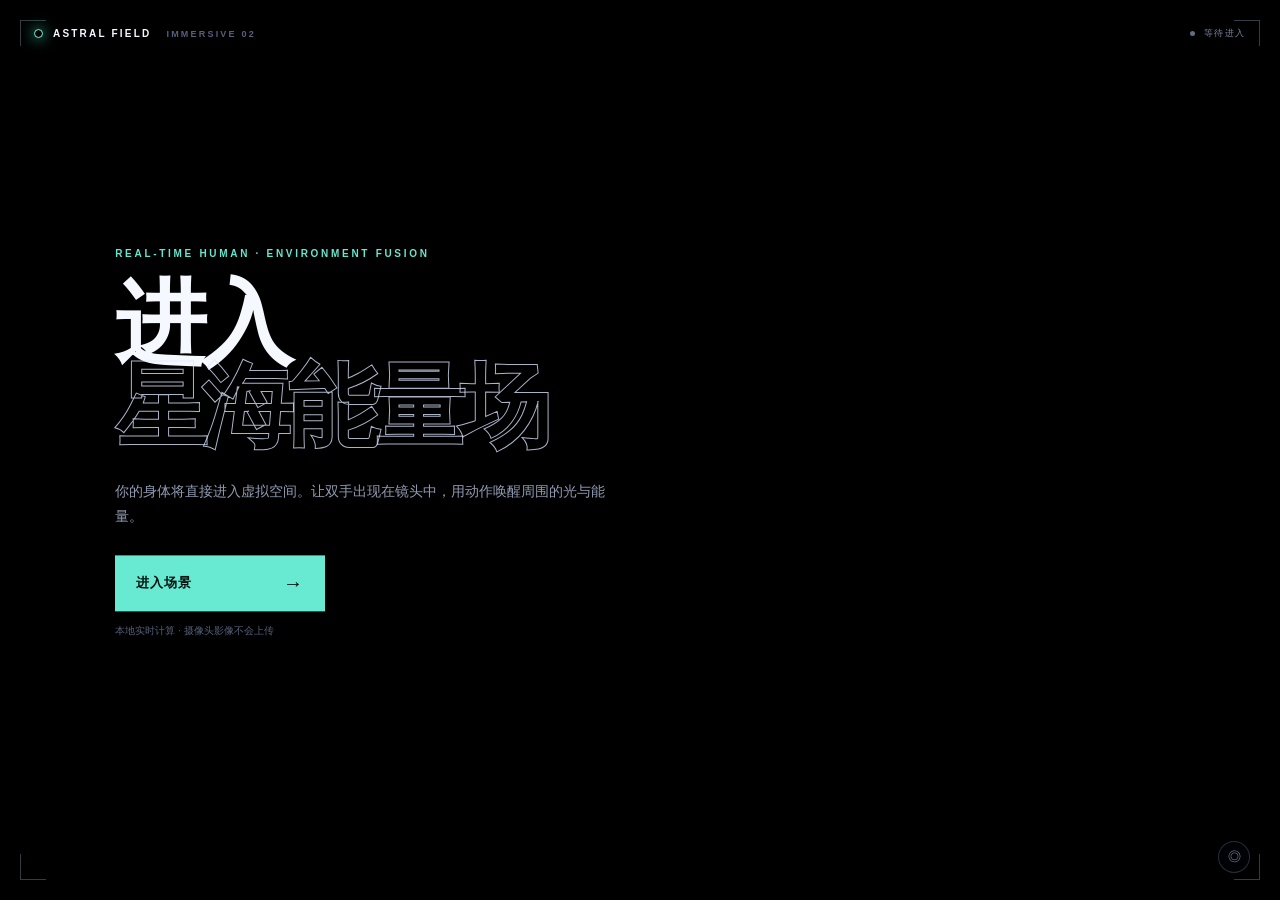
==== index.html @ 042588bd "Add files via upload" ====
<!doctype html>
<html lang="zh-CN">
<head>
  <meta charset="UTF-8" />
  <meta name="viewport" content="width=device-width,initial-scale=1,maximum-scale=1" />
  <meta name="theme-color" content="#050815" />
  <title>星海能量场 · 沉浸式互动实验</title>
  <script type="module" crossorigin src="./assets/app.js"></script>
  <link rel="stylesheet" crossorigin href="./assets/style.css">
</head>
<body>
  <main id="stage">
    <canvas id="world"></canvas>
    <video id="camera" autoplay playsinline muted></video>

    <header>
      <div class="brand"><i></i><span>ASTRAL FIELD</span><b>IMMERSIVE 02</b></div>
      <div id="systemState" class="system-state"><i></i><span>等待进入</span></div>
    </header>

    <section id="welcome" class="welcome">
      <p class="kicker">REAL-TIME HUMAN · ENVIRONMENT FUSION</p>
      <h1>进入<br><em>星海能量场</em></h1>
      <p class="desc">你的身体将直接进入虚拟空间。让双手出现在镜头中，用动作唤醒周围的光与能量。</p>
      <button id="enter"><span>进入场景</span><b>→</b></button>
      <p class="local">本地实时计算 · 摄像头影像不会上传</p>
      <p id="error" class="error"></p>
    </section>

    <aside id="gestures" class="gestures hidden">
      <div><b>01</b><span>移动手掌</span><small>牵引能量</small></div>
      <div><b>02</b><span>捏合 · 松开</span><small>蓄力释放</small></div>
      <div><b>03</b><span>张开手掌</span><small>空间冲击波</small></div>
    </aside>

    <div id="calibration" class="calibration"><i></i><span>正在感知空间</span></div>
    <div id="eventText" class="event-text"></div>
    <button id="hideUI" class="hide-ui" title="隐藏界面">◎</button>
    <div class="frame tl"></div><div class="frame tr"></div><div class="frame bl"></div><div class="frame br"></div>
  </main>
</body>
</html>
---- assets/style.css ----
*{box-sizing:border-box}html,body{color:#f5f8ff;background:#030510;width:100%;height:100%;margin:0;font-family:Inter,Segoe UI,PingFang SC,Microsoft YaHei,sans-serif;overflow:hidden}#stage{isolation:isolate;background:#050815;width:100%;height:100%;position:relative}#world{width:100%;height:100%;position:absolute;inset:0}#camera{opacity:0;pointer-events:none;width:2px;height:2px;position:fixed}header{z-index:5;justify-content:space-between;align-items:center;padding:27px 34px;transition:all .4s;display:flex;position:absolute;top:0;left:0;right:0}.brand{letter-spacing:.22em;align-items:center;gap:10px;font-size:10px;font-weight:800;display:flex}.brand i{border:1px solid #77ffe2;border-radius:50%;width:9px;height:9px;box-shadow:0 0 14px #42e8c5}.brand b{color:#53617d;margin-left:5px;font-size:9px}.system-state{letter-spacing:.18em;color:#78849d;text-transform:uppercase;align-items:center;gap:9px;font-size:9px;display:flex}.system-state i{background:#626c82;border-radius:50%;width:5px;height:5px}.active .system-state i{background:#5cffda;box-shadow:0 0 12px #5cffda}.welcome{z-index:6;width:min(600px,82vw);transition:all .7s cubic-bezier(.2,.75,.2,1);position:absolute;top:50%;left:9vw;transform:translateY(-50%)}.active .welcome{opacity:0;pointer-events:none;transform:translate(-40px,-50%)}.kicker{letter-spacing:.27em;color:#65e6ce;margin:0 0 24px;font-size:10px;font-weight:800}.welcome h1{letter-spacing:-.065em;margin:0;font-size:clamp(54px,7.2vw,102px);font-weight:700;line-height:.9}.welcome h1 em{color:#0000;-webkit-text-stroke:1px #dae7ffc7;font-style:normal}.desc{color:#909bb2;max-width:500px;margin:30px 0 26px;font-size:14px;line-height:1.8}#enter{color:#04110e;letter-spacing:.08em;cursor:pointer;background:#67ead1;border:0;justify-content:space-between;align-items:center;width:210px;height:56px;padding:0 8px 0 21px;font-weight:800;transition:all .2s;display:flex}#enter:hover{background:#98ffe9;transform:translateY(-2px)}#enter b{padding:0 13px;font-size:20px}.local{color:#556078;margin:13px 0;font-size:10px}.error{color:#ff938c;max-width:500px;font-size:11px;line-height:1.6}.gestures{z-index:5;gap:7px;transition:all .55s;display:flex;position:absolute;bottom:28px;left:34px}.gestures.hidden{opacity:0;transform:translateY(15px)}.gestures div{-webkit-backdrop-filter:blur(12px);backdrop-filter:blur(12px);background:#04081557;border-top:1px solid #64ecd26b;width:155px;padding:12px 13px}.gestures b{color:#62e9ce;margin-bottom:7px;font-size:9px;display:block}.gestures span{font-size:11px;font-weight:700;display:block}.gestures small{color:#738098;font-size:9px}.calibration{z-index:5;letter-spacing:.18em;color:#80f4dd;opacity:0;align-items:center;gap:11px;font-size:9px;transition:all .35s;display:flex;position:absolute;top:13%;left:50%;transform:translate(-50%)}.calibration.show{opacity:1}.calibration i{border:1px solid #63edd1;border-radius:50%;width:14px;height:14px;animation:1.2s infinite pulse}.event-text{z-index:5;letter-spacing:.25em;color:#a7ffed;text-shadow:0 0 15px #42e8c5;opacity:0;font-size:10px;transition:all .25s;position:absolute;top:17%;left:50%;transform:translate(-50%,-8px)}.event-text.show{opacity:1;transform:translate(-50%)}.hide-ui{z-index:6;color:#8591aa;cursor:pointer;background:#0408144d;border:1px solid #b4dcff33;border-radius:50%;width:32px;height:32px;position:absolute;bottom:27px;right:30px}.clean header,.clean .gestures,.clean .hide-ui{opacity:0}.frame{z-index:4;opacity:.26;pointer-events:none;width:26px;height:26px;position:absolute}.tl{border-top:1px solid #bdeaff;border-left:1px solid #bdeaff;top:20px;left:20px}.tr{border-top:1px solid #bdeaff;border-right:1px solid #bdeaff;top:20px;right:20px}.bl{border-bottom:1px solid #bdeaff;border-left:1px solid #bdeaff;bottom:20px;left:20px}.br{border-bottom:1px solid #bdeaff;border-right:1px solid #bdeaff;bottom:20px;right:20px}@keyframes pulse{50%{transform:scale(.72);box-shadow:0 0 18px #4be8ca}}@media (width<=800px){.welcome{left:7vw}.welcome h1{font-size:56px}.gestures{bottom:15px;left:15px;right:15px}.gestures div{width:33.33%;padding:9px}.gestures small{display:none}header{padding:22px}.brand b{display:none}}
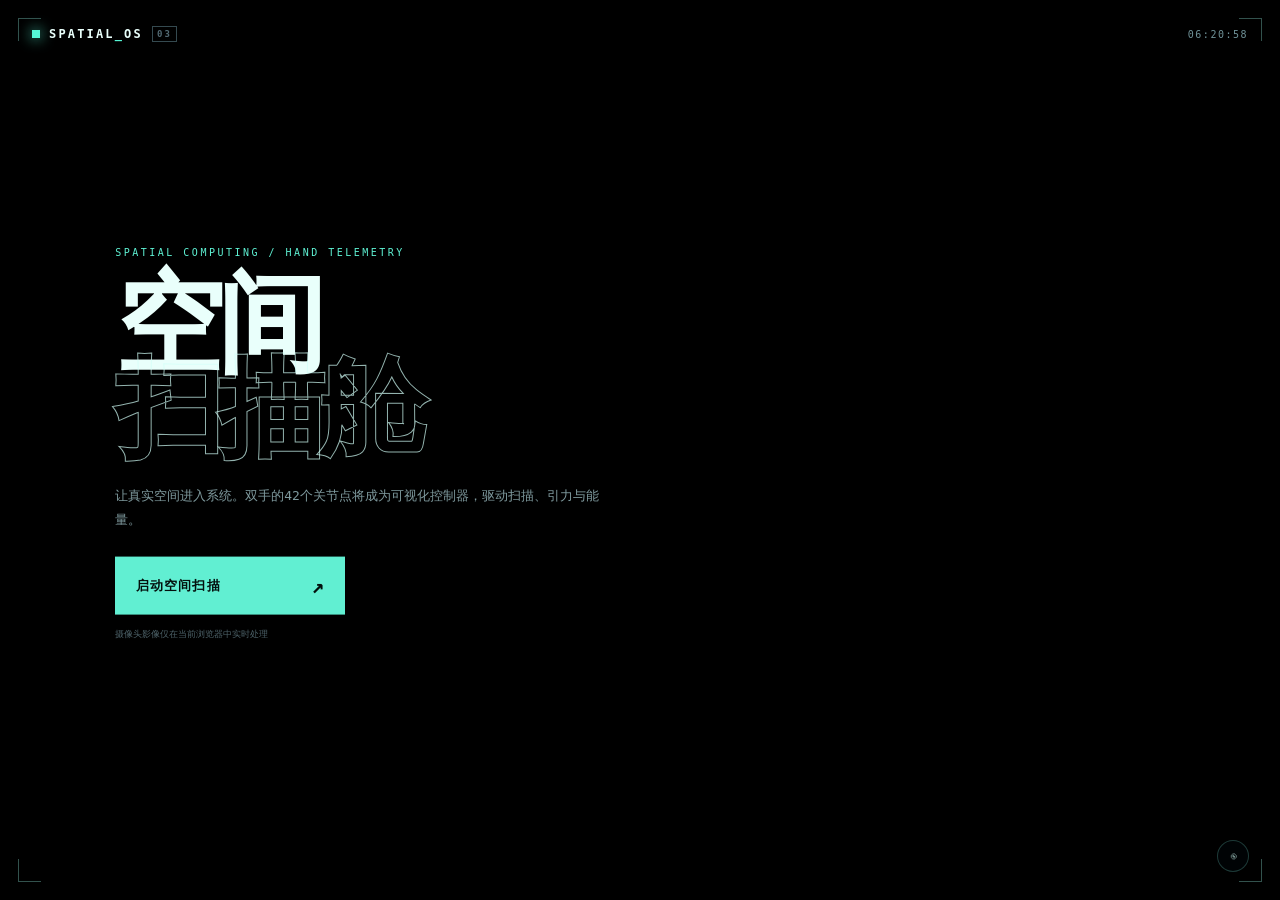
==== commit fc1dbc2b: "Add files via upload" ====
--- a/index.html
+++ b/index.html
@@ -1,42 +1,76 @@
 <!doctype html>
 <html lang="zh-CN">
 <head>
-  <meta charset="UTF-8" />
-  <meta name="viewport" content="width=device-width,initial-scale=1,maximum-scale=1" />
-  <meta name="theme-color" content="#050815" />
-  <title>星海能量场 · 沉浸式互动实验</title>
-  <script type="module" crossorigin src="./assets/app.js"></script>
-  <link rel="stylesheet" crossorigin href="./assets/style.css">
+<meta charset="UTF-8"><meta name="viewport" content="width=device-width,initial-scale=1,maximum-scale=1">
+<meta name="theme-color" content="#020713"><title>空间扫描舱 · 42点实时交互</title>
+  <script type="module">
+(function(){let e=document.createElement(`link`).relList;if(e&&e.supports&&e.supports(`modulepreload`))return;for(let e of document.querySelectorAll(`link[rel="modulepreload"]`))n(e);new MutationObserver(e=>{for(let t of e)if(t.type===`childList`)for(let e of t.addedNodes)e.tagName===`LINK`&&e.rel===`modulepreload`&&n(e)}).observe(document,{childList:!0,subtree:!0});function t(e){let t={};return e.integrity&&(t.integrity=e.integrity),e.referrerPolicy&&(t.referrerPolicy=e.referrerPolicy),t.credentials=e.crossOrigin===`use-credentials`?`include`:e.crossOrigin===`anonymous`?`omit`:`same-origin`,t}function n(e){if(e.ep)return;e.ep=!0;let n=t(e);fetch(e.href,n)}})();var e=typeof self<`u`?self:{};function t(t,n){t=t.split(`.`);for(var r,i=e;t.length&&(r=t.shift());)t.length||n===void 0?i=i[r]&&i[r]!==Object.prototype[r]?i[r]:i[r]={}:i[r]=n}function n(){throw Error(`Invalid UTF8`)}function r(e,t){return t=String.fromCharCode.apply(null,t),e==null?t:e+t}var i,a,o,s,c=void 0,l=typeof TextDecoder<`u`,u=typeof TextEncoder<`u`;function d(e){if(u)e=(a||=new TextEncoder).encode(e);else{let n=0,r=new Uint8Array(3*e.length);for(let i=0;i<e.length;i++){var t=e.charCodeAt(i);if(t<128)r[n++]=t;else{if(t<2048)r[n++]=t>>6|192;else{if(t>=55296&&t<=57343){if(t<=56319&&i<e.length){let a=e.charCodeAt(++i);if(a>=56320&&a<=57343){t=1024*(t-55296)+a-56320+65536,r[n++]=t>>18|240,r[n++]=t>>12&63|128,r[n++]=t>>6&63|128,r[n++]=63&t|128;continue}i--}t=65533}r[n++]=t>>12|224,r[n++]=t>>6&63|128}r[n++]=63&t|128}}e=n===r.length?r:r.subarray(0,n)}return e}t:{for(var f=[`CLOSURE_FLAGS`],ee=e,te=0;te<f.length;te++)if((ee=ee[f[te]])==null){s=null;break t}s=ee}var ne=s&&s[748402147];function re(){var t=e.navigator;return(t&&=t.userAgent)?t:``}function ie(e){return ie[` `](e),e}o=ne==null||ne,ie[` `]=function(){};var ae={},oe=null;function se(e){var t=e.length,n=3*t/4;n%3?n=Math.floor(n):`=.`.indexOf(e[t-1])!=-1&&(n=`=.`.indexOf(e[t-2])==-1?n-1:n-2);var r=new Uint8Array(n),i=0;return function(e,t){function n(t){for(;r<e.length;){let t=e.charAt(r++),n=oe[t];if(n!=null)return n;if(!/^[\s\xa0]*$/.test(t))throw Error(`Unknown base64 encoding at char: `+t)}return t}ce();for(var r=0;;){let e=n(-1),r=n(0),i=n(64),a=n(64);if(a===64&&e===-1)break;t(e<<2|r>>4),i!=64&&(t(r<<4&240|i>>2),a!=64&&t(i<<6&192|a))}}(e,function(e){r[i++]=e}),i===n?r:r.subarray(0,i)}function ce(){if(!oe){oe={};var e=`ABCDEFGHIJKLMNOPQRSTUVWXYZabcdefghijklmnopqrstuvwxyz0123456789`.split(``),t=[`+/=`,`+/`,`-_=`,`-_.`,`-_`];for(let n=0;n<5;n++){let r=e.concat(t[n].split(``));ae[n]=r;for(let e=0;e<r.length;e++){let t=r[e];oe[t]===void 0&&(oe[t]=e)}}}}var le=typeof Uint8Array<`u`,ue=re().indexOf(`Trident`)==-1&&re().indexOf(`MSIE`)==-1&&typeof btoa==`function`,de=/[-_.]/g,fe={"-":`+`,_:`/`,".":`=`};function pe(e){return fe[e]||``}function me(e){if(!ue)return se(e);e=de.test(e)?e.replace(de,pe):e,e=atob(e);var t=new Uint8Array(e.length);for(let n=0;n<e.length;n++)t[n]=e.charCodeAt(n);return t}function he(e){return le&&e!=null&&e instanceof Uint8Array}var ge={};function _e(){return ye||=new be(null,ge)}function ve(e){xe(ge);var t=e.h;return(t=t==null||he(t)?t:typeof t==`string`?me(t):null)==null?t:e.h=t}var ye,be=class{i(){return new Uint8Array(ve(this)||0)}constructor(e,t){if(xe(t),this.h=e,e!=null&&e.length===0)throw Error(`ByteString should be constructed with non-empty values`)}};function xe(e){if(e!==ge)throw Error(`illegal external caller`)}function Se(e,t){e.__closure__error__context__984382||={},e.__closure__error__context__984382.severity=t}var Ce=void 0;function we(e){return Se(e=Error(e),`warning`),e}function Te(t,n){if(t!=null){var r=Ce??={},i=r[t]||0;i>=n||(r[t]=i+1,Se(t=Error(),`incident`),function(t){e.setTimeout(()=>{throw t},0)}(t))}}function Ee(){return typeof BigInt==`function`}var De=typeof Symbol==`function`&&typeof Symbol()==`symbol`;function Oe(e,t,n=!1){return typeof Symbol==`function`&&typeof Symbol()==`symbol`?n&&Symbol.for&&e?Symbol.for(e):e==null?Symbol():Symbol(e):t}var ke,Ae=Oe(`jas`,void 0,!0),je=Oe(void 0,`0di`),Me=Oe(void 0,`1oa`),Ne=Oe(void 0,Symbol()),Pe=Oe(void 0,`0ub`),Fe=Oe(void 0,`0ubs`),Ie=Oe(void 0,`0ubsb`),Le=Oe(void 0,`0actk`),Re=Oe(`m_m`,`jb`,!0),ze={Va:{value:0,configurable:!0,writable:!0,enumerable:!1}},Be=Object.defineProperties,p=De?Ae:`Va`,Ve=[];function He(e,t){De||p in e||Be(e,ze),e[p]|=t}function m(e,t){De||p in e||Be(e,ze),e[p]=t}function Ue(e){return He(e,34),e}function We(e){return He(e,8192),e}function Ge(e,t){return 2&t&&(e|=2),1|e}m(Ve,7),ke=Object.freeze(Ve);var Ke={};function qe(e){return e!=null&&e[Re]===Ke}function Je(e,t){return t===void 0?e.i!==Ye&&!!(2&e.B[p]):!!(2&t)&&e.i!==Ye}var Ye={};function Xe(e,t){if(e!=null){if(typeof e==`string`)e=e?new be(e,ge):_e();else if(!(e instanceof be)){if(he(e))e=e.length?new be(new Uint8Array(e),ge):_e();else{if(!t)throw Error();e=void 0}}}return e}var Ze=class{constructor(e,t,n){this.h=e,this.i=t,this.l=n}next(){var e=this.h.next();return e.done||(e.value=this.i.call(this.l,e.value)),e}[Symbol.iterator](){return this}};function Qe(e,t,n){var r,i=128&t?0:-1,a=e.length;(r=!!a)&&(r=(r=e[a-1])!=null&&typeof r==`object`&&r.constructor===Object);var o=a+(r?-1:0);for(t=128&t?1:0;t<o;t++)n(t-i,e[t]);if(r){e=e[a-1];for(let t in e)!isNaN(t)&&n(+t,e[t])}}Object.freeze({});var $e={};function et(e){return 128&e?$e:void 0}function tt(e){return e.hb=!0,e}var nt=tt(e=>typeof e==`number`),rt=tt(e=>typeof e==`string`),it=tt(e=>typeof e==`boolean`),at=typeof e.BigInt==`function`&&typeof e.BigInt(0)==`bigint`;function h(e){var t=e;if(rt(t)){if(!/^\s*(?:-?[1-9]\d*|0)?\s*$/.test(t))throw Error(String(t))}else if(nt(t)&&!Number.isSafeInteger(t))throw Error(String(t));return at?BigInt(e):e=it(e)?e?`1`:`0`:rt(e)?e.trim()||`0`:String(e)}var ot=tt(e=>at?e>=ct&&e<=ut:e[0]===`-`?dt(e,st):dt(e,lt)),st=(-(2**53-1)).toString(),ct=at?BigInt(-(2**53-1)):void 0,lt=(2**53-1).toString(),ut=at?BigInt(2**53-1):void 0;function dt(e,t){if(e.length>t.length)return!1;if(e.length<t.length||e===t)return!0;for(let n=0;n<e.length;n++){let r=e[n],i=t[n];if(r>i)return!1;if(r<i)return!0}}var ft,pt=typeof Uint8Array.prototype.slice==`function`,g=0,_=0;function mt(e){var t=e>>>0;g=t,_=(e-t)/4294967296>>>0}function ht(e){if(e<0){mt(-e);let[t,n]=wt(g,_);g=t>>>0,_=n>>>0}else mt(e)}function gt(e){var t=ft||=new DataView(new ArrayBuffer(8));t.setFloat32(0,+e,!0),_=0,g=t.getUint32(0,!0)}function _t(e,t){var n=4294967296*t+(e>>>0);return Number.isSafeInteger(n)?n:bt(e,t)}function vt(e,t){return h(Ee()?BigInt.asUintN(64,(BigInt(t>>>0)<<BigInt(32))+BigInt(e>>>0)):bt(e,t))}function yt(e,t){return Ee()?h(BigInt.asIntN(64,(BigInt.asUintN(32,BigInt(t))<<BigInt(32))+BigInt.asUintN(32,BigInt(e)))):h(St(e,t))}function bt(e,t){if(e>>>=0,(t>>>=0)<=2097151)var n=``+(4294967296*t+e);else Ee()?n=``+(BigInt(t)<<BigInt(32)|BigInt(e)):(e=(16777215&e)+6777216*(n=16777215&(e>>>24|t<<8))+6710656*(t=t>>16&65535),n+=8147497*t,t*=2,e>=1e7&&(n+=e/1e7>>>0,e%=1e7),n>=1e7&&(t+=n/1e7>>>0,n%=1e7),n=t+xt(n)+xt(e));return n}function xt(e){return e=String(e),`0000000`.slice(e.length)+e}function St(e,t){if(2147483648&t){if(Ee())e=``+(BigInt(0|t)<<BigInt(32)|BigInt(e>>>0));else{let[n,r]=wt(e,t);e=`-`+bt(n,r)}}else e=bt(e,t);return e}function Ct(e){if(e.length<16)ht(Number(e));else if(Ee())e=BigInt(e),g=Number(e&BigInt(4294967295))>>>0,_=Number(e>>BigInt(32)&BigInt(4294967295));else{let t=+(e[0]===`-`);_=g=0;let n=e.length;for(let r=t,i=(n-t)%6+t;i<=n;r=i,i+=6){let t=Number(e.slice(r,i));_*=1e6,(g=1e6*g+t)>=4294967296&&(_+=Math.trunc(g/4294967296),_>>>=0,g>>>=0)}if(t){let[e,t]=wt(g,_);g=e,_=t}}}function wt(e,t){return t=~t,e?e=1+~e:t+=1,[e,t]}function Tt(e){return Array.prototype.slice.call(e)}var Et=typeof BigInt==`function`?BigInt.asIntN:void 0,Dt=typeof BigInt==`function`?BigInt.asUintN:void 0,Ot=Number.isSafeInteger,kt=Number.isFinite,At=Math.trunc,jt=h(0);function Mt(e){if(typeof e!=`number`)throw Error(`Value of float/double field must be a number, found ${typeof e}: ${e}`);return e}function Nt(e){return e==null||typeof e==`number`?e:e===`NaN`||e===`Infinity`||e===`-Infinity`?Number(e):void 0}function Pt(e){if(typeof e!=`boolean`){var t=typeof e;throw Error(`Expected boolean but got ${t==`object`?e?Array.isArray(e)?`array`:t:`null`:t}: ${e}`)}return e}var Ft=/^-?([1-9][0-9]*|0)(\.[0-9]+)?$/;function It(e){switch(typeof e){case`bigint`:return!0;case`number`:return kt(e);case`string`:return Ft.test(e);default:return!1}}function Lt(e){if(e!=null){if(!kt(e))throw we(`enum`);e|=0}return e}function Rt(e){if(e==null)return e;if(typeof e==`string`&&e)e=+e;else if(typeof e!=`number`)return;return kt(e)?0|e:void 0}function zt(e){if(e==null)return e;if(typeof e==`string`&&e)e=+e;else if(typeof e!=`number`)return;return kt(e)?e>>>0:void 0}function Bt(e,t){if(t??=1024,!It(e))throw we(`int64`);var n=typeof e;switch(t){case 512:switch(n){case`string`:return Gt(e);case`bigint`:return String(Et(64,e));default:return Wt(e)}case 1024:switch(n){case`string`:return Kt(e);case`bigint`:return h(Et(64,e));default:return h(Ot(e)?e:Wt(e))}case 0:switch(n){case`string`:return Gt(e);case`bigint`:return h(Et(64,e));default:return Ut(e)}default:return function(e,t=`unexpected value ${e}!`){throw Error(t)}(t,`Unknown format requested type for int64`)}}function Vt(e){var t=e.length;return(e[0]===`-`?t<20||t===20&&e<=`-9223372036854775808`:t<19||t===19&&e<=`9223372036854775807`)?e:(Ct(e),St(g,_))}function Ht(e){if(e[0]===`-`)var t=!1;else t=(t=e.length)<20||t===20&&e<=`18446744073709551615`;return t?e:(Ct(e),bt(g,_))}function Ut(e){if(e=At(e),!Ot(e)){ht(e);var t=g,n=_;(e=2147483648&n)&&(n=~n>>>0,(t=1+~t>>>0)==0&&(n=n+1>>>0)),e=typeof(t=_t(t,n))==`number`?e?-t:t:e?`-`+t:t}return e}function Wt(e){return e=At(e),Ot(e)?e=String(e):(ht(e),e=St(g,_)),e}function Gt(e){var t=At(Number(e));return Ot(t)?String(t):((t=e.indexOf(`.`))!==-1&&(e=e.substring(0,t)),Vt(e))}function Kt(e){var t=At(Number(e));return Ot(t)?h(t):((t=e.indexOf(`.`))!==-1&&(e=e.substring(0,t)),Ee()?h(Et(64,BigInt(e))):h(Vt(e)))}function qt(e){var t=typeof e;return e==null?e:t===`bigint`?h(Et(64,e)):It(e)?t===`string`?Kt(e):h(Ot(e)?e:Wt(e)):void 0}function Jt(e){if(e==null)return e;var t=typeof e;if(t===`bigint`)return String(Et(64,e));if(It(e)){if(t===`string`)return Gt(e);if(t===`number`)return Ut(e)}}function Yt(e){if(e==null)return e;var t=typeof e;if(t===`bigint`)return String(Dt(64,e));if(It(e)){if(t===`string`)return t=At(Number(e)),Ot(t)&&t>=0?e=String(t):((t=e.indexOf(`.`))!==-1&&(e=e.substring(0,t)),e=Ht(e)),e;if(t===`number`)return function(e){return(e=At(e))>=0&&Ot(e)||(ht(e),e=_t(g,_)),e}(e)}}function Xt(e){if(e==null||typeof e==`string`||e instanceof be)return e}function Zt(e){if(typeof e!=`string`)throw Error();return e}function Qt(e){if(e!=null&&typeof e!=`string`)throw Error();return e}function v(e){return e==null||typeof e==`string`?e:void 0}function $t(e,t,n,r){return qe(e)?e:Array.isArray(e)?((r=(n=0|e[p])|32&r|2&r)!==n&&m(e,r),new t(e)):(n?2&r?((e=t[je])||(Ue((e=new t).B),e=t[je]=e),t=e):t=new t:t=void 0,t)}function en(e,t,n){return t?Bt(e,1024):qt(e)??(n?jt:void 0)}function tn(e){return e}var nn={},rn=function(){try{return ie(new class extends Map{constructor(){super()}}),!1}catch{return!0}}(),an=class{constructor(){this.h=new Map}get(e){return this.h.get(e)}set(e,t){return this.h.set(e,t),this.size=this.h.size,this}delete(e){return e=this.h.delete(e),this.size=this.h.size,e}clear(){this.h.clear(),this.size=this.h.size}has(e){return this.h.has(e)}entries(){return this.h.entries()}keys(){return this.h.keys()}values(){return this.h.values()}forEach(e,t){return this.h.forEach(e,t)}[Symbol.iterator](){return this.entries()}},on=rn?(Object.setPrototypeOf(an.prototype,Map.prototype),Object.defineProperties(an.prototype,{size:{value:0,configurable:!0,enumerable:!0,writable:!0}}),an):class extends Map{constructor(){super()}};function sn(e){return e}function cn(e){if(2&e.N)throw Error(`Cannot mutate an immutable Map`)}var ln,un=class extends on{constructor(e,t,n=sn,r=sn){super(),this.N=0|e[p],this.O=t,this.ca=n,this.na=this.O?dn:r;for(let i=0;i<e.length;i++){let a=e[i],o=n(a[0],!1,!0),s=a[1];t?s===void 0&&(s=null):s=r(a[1],!1,!0,void 0,void 0,this.N),super.set(o,s)}}fa(e){return We(Array.from(super.entries(),e))}clear(){cn(this),super.clear()}delete(e){return cn(this),super.delete(this.ca(e,!0,!1))}entries(){if(this.O){var e=super.keys();e=new Ze(e,fn,this)}else e=super.entries();return e}values(){if(this.O){var e=super.keys();e=new Ze(e,un.prototype.get,this)}else e=super.values();return e}forEach(e,t){this.O?super.forEach((n,r,i)=>{e.call(t,i.get(r),r,i)}):super.forEach(e,t)}set(e,t){return cn(this),(e=this.ca(e,!0,!1))==null?this:t==null?(super.delete(e),this):super.set(e,this.na(t,!0,!0,this.O,!1,this.N))}fb(e){var t=this.ca(e[0],!1,!0);e=e[1],e=this.O?e===void 0?null:e:this.na(e,!1,!0,void 0,!1,this.N),super.set(t,e)}has(e){return super.has(this.ca(e,!1,!1))}get(e){e=this.ca(e,!1,!1);var t=super.get(e);if(t!==void 0){var n=this.O;return n?((n=this.na(t,!1,!0,n,this.Fa,this.N))!==t&&super.set(e,n),n):t}}[Symbol.iterator](){return this.entries()}};function dn(e,t,n,r,i,a){return e=$t(e,r,n,a),i&&(e=jn(e)),e}function fn(e){return[e,this.get(e)]}function pn(){return ln||=new un(Ue([]),void 0,void 0,void 0,nn)}function mn(e){return Ne?e[Ne]:void 0}function hn(e,t){for(let n in e)!isNaN(n)&&t(e,+n,e[n])}un.prototype.toJSON=void 0;var gn,_n,vn=class{};function yn(e,t){t<100||Te(Fe,1)}function bn(e,t,n,r){var i=r!==void 0;r=!!r;var a,o=Ne;!i&&De&&o&&(a=e[o])&&hn(a,yn),o=[];var s=e.length;a=4294967295;var c=!1,l=!!(64&t),u=l?128&t?0:-1:void 0;if(!(1&t)){var d=s&&e[s-1];typeof d==`object`&&d&&d.constructor===Object?a=--s:d=void 0,!l||128&t||i||(c=!0,a=tn(a-u,u,e,d,void 0)+u)}t=void 0;for(var f=0;f<s;f++){let i=e[f];if(i!=null&&(i=n(i,r))!=null){if(l&&f>=a){let e=f-u;(t??={})[e]=i}else o[f]=i}}if(d)for(let e in d){if((s=d[e])==null||(s=n(s,r))==null)continue;let i;f=+e,l&&!Number.isNaN(f)&&(i=f+u)<a?o[i]=s:(t??={})[e]=s}return t&&(c?o.push(t):o[a]=t),i&&(n=Ne)&&(e=mn(e))&&e instanceof vn&&(o[n]=function(e){var t=new vn;return hn(e,(e,n,r)=>{t[n]=Tt(r)}),t.h=e.h,t}(e)),o}function xn(e){return e[0]=Sn(e[0]),e[1]=Sn(e[1]),e}function Sn(e){switch(typeof e){case`number`:return Number.isFinite(e)?e:``+e;case`bigint`:return ot(e)?Number(e):``+e;case`boolean`:return+!!e;case`object`:if(Array.isArray(e)){var t=0|e[p];return e.length===0&&1&t?void 0:bn(e,t,Sn)}if(qe(e))return Cn(e);if(e instanceof be){if((t=e.h)==null)e=``;else if(typeof t==`string`)e=t;else{if(ue){for(var n=``,r=0,i=t.length-10240;r<i;)n+=String.fromCharCode.apply(null,t.subarray(r,r+=10240));n+=String.fromCharCode.apply(null,r?t.subarray(r):t),t=btoa(n)}else{n===void 0&&(n=0),ce(),n=ae[n],r=Array(Math.floor(t.length/3)),i=n[64]||``;let e=0,l=0;for(;e<t.length-2;e+=3){var a=t[e],o=t[e+1],s=t[e+2],c=n[a>>2];a=n[(3&a)<<4|o>>4],o=n[(15&o)<<2|s>>6],s=n[63&s],r[l++]=c+a+o+s}switch(c=0,s=i,t.length-e){case 2:s=n[(15&(c=t[e+1]))<<2]||i;case 1:t=t[e],r[l]=n[t>>2]+n[(3&t)<<4|c>>4]+s+i}t=r.join(``)}e=e.h=t}return e}return e instanceof un?e=e.size===0?void 0:e.fa(xn):void 0}return e}function Cn(e){return bn(e=e.B,0|e[p],Sn)}function wn(e,t){return Tn(e,t[0],t[1])}function Tn(e,t,n,r=0){if(e==null){var i=32;n?(e=[n],i|=128):e=[],t&&(i=-16760833&i|(1023&t)<<14)}else{if(!Array.isArray(e))throw Error(`narr`);if(i=0|e[p],o&&1&i)throw Error(`rfarr`);if(2048&i&&!(2&i)&&function(){if(o)throw Error(`carr`);Te(Le,5)}(),256&i)throw Error(`farr`);if(64&i)return(i|r)!==i&&m(e,i|r),e;if(n&&(i|=128,n!==e[0]))throw Error(`mid`);t:{i|=64;var a=(n=e).length;if(a){var s=a-1;let e=n[s];if(typeof e==`object`&&e&&e.constructor===Object){if((s-=t=128&i?0:-1)>=1024)throw Error(`pvtlmt`);for(var c in e)(a=+c)<s&&(n[a+t]=e[c],delete e[c]);i=-16760833&i|(1023&s)<<14;break t}}if(t){if((c=Math.max(t,a-(128&i?0:-1)))>1024)throw Error(`spvt`);i=-16760833&i|(1023&c)<<14}}}return m(e,64|i|r),e}function En(e,t){if(typeof e!=`object`)return e;if(Array.isArray(e)){var n=0|e[p];return e.length===0&&1&n?void 0:Dn(e,n,t)}if(qe(e))return kn(e);if(e instanceof un){if(2&(t=e.N))return e;if(!e.size)return;if(n=Ue(e.fa()),e.O)for(e=0;e<n.length;e++){let r=n[e],i=r[1];i=typeof i!=`object`||!i?void 0:qe(i)?kn(i):Array.isArray(i)?Dn(i,0|i[p],!!(32&t)):void 0,r[1]=i}return n}return e instanceof be?e:void 0}function Dn(e,t,n){return 2&t||(!n||4096&t||16&t?e=An(e,t,!1,n&&!(16&t)):(He(e,34),4&t&&Object.freeze(e))),e}function On(e,t,n){return e=new e.constructor(t),n&&(e.i=Ye),e.o=Ye,e}function kn(e){var t=e.B,n=0|t[p];return Je(e,n)?e:Fn(e,t,n)?On(e,t):An(t,n)}function An(e,t,n,r){return r??=!!(34&t),e=bn(e,t,En,r),r=32,n&&(r|=2),m(e,t=16769217&t|r),e}function jn(e){var t=e.B,n=0|t[p];return Je(e,n)?Fn(e,t,n)?On(e,t,!0):new e.constructor(An(t,n,!1)):e}function Mn(e){if(e.i!==Ye)return!1;var t=e.B;return He(t=An(t,0|t[p]),2048),e.B=t,e.i=void 0,e.o=void 0,!0}function Nn(e){if(!Mn(e)&&Je(e,0|e.B[p]))throw Error()}function Pn(e,t){t===void 0&&(t=0|e[p]),32&t&&!(4096&t)&&m(e,4096|t)}function Fn(e,t,n){return!!(2&n)||!(!(32&n)||4096&n)&&(m(t,2|n),e.i=Ye,!0)}var In=h(0),Ln={};function y(e,t,n,r){if((t=Rn(e.B,t,void 0,r))!==null||n&&e.o!==Ye)return t}function Rn(e,t,n,r){if(t===-1)return null;var i=t+(n?0:-1),a=e.length-1;if(!(a<1+(n?0:-1))){if(i>=a){var o=e[a];if(typeof o==`object`&&o&&o.constructor===Object){n=o[t];var s=!0}else{if(i!==a)return;n=o}}else n=e[i];if(r&&n!=null){if((r=r(n))==null)return r;if(!Object.is(r,n))return s?o[t]=r:e[i]=r,r}return n}}function b(e,t,n,r){Nn(e);var i=e.B;return x(i,0|i[p],t,n,r),e}function x(e,t,n,r,i){var a=n+(i?0:-1),o=e.length-1;if(o>=1+(i?0:-1)&&a>=o){let i=e[o];if(typeof i==`object`&&i&&i.constructor===Object)return i[n]=r,t}return a<=o?(e[a]=r,t):(r!==void 0&&(n>=(o=(t??=0|e[p])>>14&1023||536870912)?r!=null&&(e[o+(i?0:-1)]={[n]:r}):e[a]=r),t)}function zn(e,t){return qe(e=Rn(e.B,t))||Array.isArray(e)}function Bn(e,t,n){return zn(e,t=Yn(e,n)===t?t:-1)}function Vn(e,t,n,r,i){var a=e.B,o=0|a[p];r=r&&r!==4?r!==1&&(e?Je(e,o):2&o)?1:r:4,i=!!i||r===3,r===2&&Mn(e)&&(o=0|(a=e.B)[p]);var s=(e=Un(a,t))===ke?7:0|e[p],c=Ge(s,o),l=!(4&c);if(l){let t=0,r=0;for(;t<e.length;t++){let i=n(e[t]);i!=null&&(e[r++]=i)}r<t&&(e.length=r),n=-513&c|4,c=n&=-1025,c&=-4097}return c!==s&&(m(e,c),2&c&&Object.freeze(e)),Hn(e,c,a,o,t,r,l,i)}function Hn(e,t,n,r,i,a,o,s){var c=t,l=Wn(t);return l&&a===2&&(e=Tt(e),c=0,t=or(t,r),r=x(n,r,i,e),l=!1),l||(a===1||a===4&&(2&t||!(16&t)&&32&r)?((t|=!e.length||o&&!(4096&t)||32&r&&!(4096&t||16&t)?2:256)!==c&&m(e,t),Object.freeze(e)):(s||(t|=16),t!==c&&m(e,t))),2&t||!(4096&t||16&t)||Pn(n,r),e}function Un(e,t,n){return e=Rn(e,t,n),Array.isArray(e)?e:ke}function Wn(e){return!!(2&e)&&!!(4&e)||!!(256&e)}function Gn(e){return Xe(e,!0)}function Kn(e){e=Tt(e);for(let t=0;t<e.length;t++){let n=e[t]=Tt(e[t]);Array.isArray(n[1])&&(n[1]=Ue(n[1]))}return We(e)}function qn(e,t,n,r){Nn(e),x(e=e.B,0|e[p],t,(r===`0`?Number(n)===0:n===r)?void 0:n)}function Jn(e,t,n){if(2&t)throw Error();var r=et(t),i=Un(e,n,r),a=i===ke?7:0|i[p],o=Ge(a,t);return(2&o||Wn(o)||16&o)&&(o===a||Wn(o)||m(i,o),i=Tt(i),a=0,o=or(o,t),x(e,t,n,i,r)),(o&=-13)!==a&&m(i,o),i}function Yn(e,t){return Qn(Xn(e=e.B),e,void 0,t)}function Xn(e){if(De)return e[Me]??(e[Me]=new Map);if(Me in e)return e[Me];var t=new Map;return Object.defineProperty(e,Me,{value:t}),t}function Zn(e,t,n,r,i){var a=Xn(e),o=Qn(a,e,t,n,i);return o!==r&&(o&&(t=x(e,t,o,void 0,i)),a.set(n,r)),t}function Qn(e,t,n,r,i){var a=e.get(r);if(a!=null)return a;a=0;for(let e=0;e<r.length;e++){let o=r[e];Rn(t,o,i)!=null&&(a!==0&&(n=x(t,n,a,void 0,i)),a=o)}return e.set(r,a),a}function $n(e,t,n){var r=0|e[p],i=et(r),a=Rn(e,n,i);if(qe(a)){if(!Je(a))return Mn(a),a.B;var o=a.B}else Array.isArray(a)&&(o=a,2&r&&Ue(o));if(o){let e=0|o[p];2&e&&(o=An(o,e))}return(o=wn(o,t))!==a&&x(e,r,n,o,i),o}function er(e,t,n,r,i){var a=!1;if(r=function(e,t,n,r){return Rn(e,t,n,r)}(e,r,i,e=>{var r=$t(e,n,!1,t);return a=r!==e&&r!=null,r}),r!=null)return a&&!Je(r)&&Pn(e,t),r}function S(e,t,n,r){var i=e.B,a=0|i[p];if((t=er(i,a,t,n,r))==null)return t;if(!Je(e,a=0|i[p])){let o=jn(t);o!==t&&(Mn(e)&&(a=0|(i=e.B)[p]),Pn(i,a=x(i,a,n,t=o,r)))}return t}function tr(e,t,n,r,i,a,o,s){a=a&&a!==4?a!==1&&(e?Je(e,n):2&n)?1:a:4,o=!!o||a===3;var c=!!s&&!(e?Je(e,n):2&n);(a===2||c)&&e&&Mn(e)&&(n=0|(t=e.B)[p]);var l=(e=Un(t,i))===ke?7:0|e[p],u=Ge(l,n);if(s=!(4&u)){var d=e,f=n;let t=!!(2&u);t&&(f|=2);let i=!t,a=!0,o=0,s=0;for(;o<d.length;o++){let e=$t(d[o],r,!1,f);if(e instanceof r){if(!t){let t=Je(e);i&&=!t,a&&=t}d[s++]=e}}s<o&&(d.length=s),u|=4,u=a?-4097&u:4096|u,u=i?8|u:-9&u}if(u!==l&&(m(e,u),2&u&&Object.freeze(e)),c&&!(8&u||!e.length&&(a===1||a===4&&(2&u||!(16&u)&&32&n)))){for(Wn(u)&&(e=Tt(e),u=or(u,n),n=x(t,n,i,e)),r=e,c=u,l=0;l<r.length;l++)(d=r[l])!==(u=jn(d))&&(r[l]=u);c|=8,m(e,u=c=r.length?4096|c:-4097&c)}return Hn(e,u,t,n,i,a,s,o)}function nr(e,t,n){var r=e.B;return tr(e,r,0|r[p],t,n,void 0,!1,!0)}function rr(e){return e??=void 0,e}function C(e,t,n,r,i){return b(e,n,r=rr(r),i),r&&!Je(r)&&Pn(e.B),e}function ir(e,t,n,r){t:{var i=r=rr(r);Nn(e);let a=e.B,o=0|a[p];if(i==null){let e=Xn(a);if(Qn(e,a,o,n)!==t)break t;e.set(n,0)}else o=Zn(a,o,n,t);x(a,o,t,i)}return r&&!Je(r)&&Pn(e.B),e}function ar(e,t,n){Nn(e);var r=e.B,i=0|r[p];if(n==null)x(r,i,t);else{var a=n===ke?7:0|n[p],o=a,s=Wn(a),c=s||Object.isFrozen(n),l=!0,u=!0;for(let e=0;e<n.length;e++){var d=n[e];s||(d=Je(d),l&&=!d,u&&=d)}s||(a=l?13:5,a=u?-4097&a:4096|a),c&&a===o||(n=Tt(n),o=0,a=or(a,i)),a!==o&&m(n,a),i=x(r,i,t,n),2&a||!(4096&a||16&a)||Pn(r,i)}return e}function or(e,t){return-273&(2&t?2|e:-3&e)}function sr(e,t,n,r){Nn(e);var i=e.B;e=tr(e,i,0|i[p],n,t,2,!0),r??=new n,e.push(r),t=n=e===ke?7:0|e[p],(r=Je(r))?(n&=-9,e.length===1&&(n&=-4097)):n|=4096,n!==t&&m(e,n),r||Pn(i)}function cr(e,t,n){return Rt(y(e,t,n))}function lr(e,t){return y(e,t,void 0,Nt)??0}function ur(e,t,n,r){return S(e,t,n=Yn(e,r)===n?n:-1,void 0)}function dr(e,t){qn(e,3,t==null?t:Pt(t),!1)}function fr(e,t,n){if(n!=null){if(typeof n!=`number`||!kt(n))throw we(`int32`);n|=0}b(e,t,n)}function pr(e,t,n){return b(e,t,n==null?n:Bt(n))}function mr(e,t,n){return b(e,t,n==null?n:function(e){if(!It(e))throw we(`uint64`);switch(typeof e){case`string`:var t=At(Number(e));return Ot(t)&&t>=0?e=h(t):((t=e.indexOf(`.`))!==-1&&(e=e.substring(0,t)),e=Ee()?h(Dt(64,BigInt(e))):h(Ht(e))),e;case`bigint`:return h(Dt(64,e));default:return e>=0&&Ot(e)||((e=At(e))>=0&&Ot(e)?e=String(e):(ht(e),e=bt(g,_))),h(e)}}(n))}function w(e,t,n){b(e,t,n==null?n:Mt(n))}function hr(e,t,n){qn(e,t,n==null?n:Mt(n),0)}function gr(e,t,n){qn(e,t,Qt(n),``)}function _r(e,t,n){{Nn(e);let o=e.B,s=0|o[p];if(n==null)x(o,s,t);else{var r=e=n===ke?7:0|n[p],i=Wn(e),a=i||Object.isFrozen(n);for(i||(e=0),a||=(n=Tt(n),r=0,e=or(e,s),!1),e|=5,e|=(4&e?512&e?512:1024&e?1024:0:void 0)??1024,i=0;i<n.length;i++){let t=n[i],o=Zt(t);Object.is(t,o)||(a&&=(n=Tt(n),r=0,e=or(e,s),!1),n[i]=o)}e!==r&&(a&&(n=Tt(n),e=or(e,s)),m(n,e)),x(o,s,t,n)}}}function vr(e,t,n){Nn(e),Vn(e,t,v,2,!0).push(Zt(n))}var yr=class{constructor(e,t,n){if(this.buffer=e,n&&!t)throw Error();this.h=t}};function br(e,t){if(typeof e==`string`)return new yr(me(e),t);if(Array.isArray(e))return new yr(new Uint8Array(e),t);if(e.constructor===Uint8Array)return new yr(e,!1);if(e.constructor===ArrayBuffer)return e=new Uint8Array(e),new yr(e,!1);if(e.constructor===be)return t=ve(e)||new Uint8Array,new yr(t,!0,e);if(e instanceof Uint8Array)return e=e.constructor===Uint8Array?e:new Uint8Array(e.buffer,e.byteOffset,e.byteLength),new yr(e,!1);throw Error()}function xr(e,t){var n=0,r=0,i=0,a=e.i,o=e.h;do{var s=a[o++];n|=(127&s)<<i,i+=7}while(i<32&&128&s);if(i>32)for(r|=(127&s)>>4,i=3;i<32&&128&s;i+=7)r|=(127&(s=a[o++]))<<i;if(kr(e,o),!(128&s))return t(n>>>0,r>>>0);throw Error()}function Sr(e){for(var t=0,n=e.h,r=n+10,i=e.i;n<r;){let r=i[n++];if(t|=r,!(128&r))return kr(e,n),!!(127&t)}throw Error()}function Cr(e){var t=e.i,n=e.h,r=t[n++],i=127&r;if(128&r&&(i|=(127&(r=t[n++]))<<7,128&r&&(i|=(127&(r=t[n++]))<<14,128&r&&(i|=(127&(r=t[n++]))<<21,128&r&&(i|=(r=t[n++])<<28,128&r&&128&t[n++]&&128&t[n++]&&128&t[n++]&&128&t[n++]&&128&t[n++])))))throw Error();return kr(e,n),i}function wr(e){return Cr(e)>>>0}function Tr(e){return xr(e,yt)}function Er(e){var t=e.i,n=e.h,r=t[n],i=t[n+1],a=t[n+2];return t=t[n+3],kr(e,e.h+4),(r|i<<8|a<<16|t<<24)>>>0}function Dr(e){var t=Er(e);e=2*(t>>31)+1;var n=t>>>23&255;return t&=8388607,n==255?t?NaN:1/0*e:n==0?1401298464324817e-60*e*t:e*2**(n-150)*(t+8388608)}function Or(e){return Cr(e)}function kr(e,t){if(e.h=t,t>e.l)throw Error()}function Ar(e,t){if(t<0)throw Error();var n=e.h;if((t=n+t)>e.l)throw Error();return e.h=t,n}function jr(e,t){if(t==0)return _e();var n=Ar(e,t);return e.ga&&e.u?n=e.i.subarray(n,n+t):(e=e.i,n=n===(t=n+t)?new Uint8Array:pt?e.slice(n,t):new Uint8Array(e.subarray(n,t))),n.length==0?_e():new be(n,ge)}var Mr=class{constructor(e,t,n,r){this.i=null,this.u=!1,this.h=this.l=this.o=0,this.init(e,t,n,r)}init(e,t,n,{ga:r=!1,ma:i=!1}={}){this.ga=r,this.ma=i,e&&(e=br(e,this.ma),this.i=e.buffer,this.u=e.h,this.o=t||0,this.l=n===void 0?this.i.length:this.o+n,this.h=this.o)}clear(){this.i=null,this.u=!1,this.h=this.l=this.o=0,this.ga=!1}},Nr=[],Pr=0;function Fr(e,t,n,r){if(Gr.length){let i=Gr.pop();return i.A(r),i.h.init(e,t,n,r),i}return new Wr(e,t,n,r)}function Ir(e){e.h.clear(),e.l=-1,e.i=-1,Gr.length<100&&Gr.push(e)}function Lr(e){var t=e.h;if(t.h==t.l)return!1;e.o=e.h.h;var n=wr(e.h);if(t=n>>>3,!((n&=7)>=0&&n<=5)||t<1)throw Error();return e.l=t,e.i=n,!0}function Rr(e){try{switch(e.i){case 0:e.i==0?Sr(e.h):Rr(e);break;case 1:var t=e.h;kr(t,t.h+8);break;case 2:if(e.i!=2)Rr(e);else{var n=wr(e.h),r=e.h;kr(r,r.h+n)}break;case 5:var i=e.h;kr(i,i.h+4);break;case 3:zr();let a=e.l;try{for(;;){if(!Lr(e))throw Error();if(e.i==4){if(e.l!=a)throw Error();break}Rr(e)}}catch(e){throw e instanceof RangeError?SyntaxError():e}finally{Pr>0&&Pr--}break;default:throw Error()}}catch(e){throw e instanceof RangeError?SyntaxError():e}}function zr(){if(Pr>=100)throw SyntaxError();Pr++}function Br(e,t,n){var r=e.h.l,i=wr(e.h),a=(i=e.h.h+i)-r;if(a<=0&&(e.h.l=i,n(t,e,void 0,void 0,void 0),a=i-e.h.h),a)throw Error();return e.h.h=i,e.h.l=r,t}function Vr(e){var t=wr(e.h),a=Ar(e=e.h,t);if(e=e.i,l){var o,s=e;(o=i)||(o=i=new TextDecoder(`utf-8`,{fatal:!0})),t=a+t,s=a===0&&t===s.length?s:s.subarray(a,t);try{var u=o.decode(s)}catch(e){if(c===void 0){try{o.decode(new Uint8Array([128]))}catch{}try{o.decode(new Uint8Array([97])),c=!0}catch{c=!1}}throw!c&&(i=void 0),e}}else{t=(u=a)+t,a=[];let i,c=null;for(;u<t;){var d=e[u++];d<128?a.push(d):d<224?u>=t?n():(i=e[u++],d<194||(192&i)!=128?(u--,n()):a.push((31&d)<<6|63&i)):d<240?u>=t-1?n():(i=e[u++],(192&i)!=128||d===224&&i<160||d===237&&i>=160||(192&(o=e[u++]))!=128?(u--,n()):a.push((15&d)<<12|(63&i)<<6|63&o)):d<=244?u>=t-2?n():(i=e[u++],(192&i)!=128||i-144+(d<<28)>>30||(192&(o=e[u++]))!=128||(192&(s=e[u++]))!=128?(u--,n()):(d=(7&d)<<18|(63&i)<<12|(63&o)<<6|63&s,d-=65536,a.push(55296+(d>>10&1023),56320+(1023&d)))):n(),a.length>=8192&&(c=r(c,a),a.length=0)}u=r(c,a)}return u}function Hr(e){var t=wr(e.h);return jr(e.h,t)}function Ur(e,t,n){var r=wr(e.h);for(r=e.h.h+r;e.h.h<r;)n.push(t(e.h))}var Wr=class{constructor(e,t,n,r){if(Nr.length){let i=Nr.pop();i.init(e,t,n,r),e=i}else e=new Mr(e,t,n,r);this.h=e,this.o=this.h.h,this.i=this.l=-1,this.A(r)}A({ra:e=!1}={}){this.ra=e}},Gr=[];function Kr(e){return new Yr(0|e,Math.floor(e/4294967296))}function qr(e){return e?/^\d+$/.test(e)?(Ct(e),new Yr(g,_)):null:Jr||=new Yr(0,0)}var Jr,Yr=class{constructor(e,t){this.i=e>>>0,this.h=t>>>0}};function Xr(e){return new oi(0|e,Math.floor(e/4294967296))}function Zr(e){return e?/^-?\d+$/.test(e)?(Ct(e),new oi(g,_)):null:Qr||=new oi(0,0)}var Qr,$r,ei,ti,ni,ri,ii,ai,oi=class{constructor(e,t){this.i=e>>>0,this.h=t>>>0}};function si(e,t,n){return typeof BigInt64Array<`u`?(ii||(ii=new BigInt64Array(1),ai=new Uint32Array(ii.buffer),ii[0]=BigInt(1),ri=ai[0]===1),ii[0]=e,new t(ai[e=+!ri],ai[1-e])):(ni||=($r=BigInt(-(2**53-1)),ei=BigInt(2**53-1),ti=BigInt(4294967295),BigInt(32)),e>=$r&&e<=ei?n(Number(e)):(e=BigInt.asUintN(64,e),new t(Number(e&ti),Number(e>>ni))))}function ci(e,t,n){for(;n>0||t>127;)e.h.push(127&t|128),t=(t>>>7|n<<25)>>>0,n>>>=7;e.h.push(t)}function li(e,t){for(;t>127;)e.h.push(127&t|128),t>>>=7;e.h.push(t)}function ui(e,t){if(t>=0)li(e,t);else{for(let n=0;n<9;n++)e.h.push(127&t|128),t>>=7;e.h.push(1)}}function di(e,t){Ct(t),function(e){var t=_>>31;e(g<<1^t,(_<<1|g>>>31)^t)}((t,n)=>{ci(e,t>>>0,n>>>0)})}function fi(e,t){e.h.push(t>>>0&255),e.h.push(t>>>8&255),e.h.push(t>>>16&255),e.h.push(t>>>24&255)}var pi=class{constructor(){this.h=[]}length(){return this.h.length}end(){var e=this.h;return this.h=[],e}};function mi(e,t){t.length!==0&&(e.l.push(t),e.i+=t.length)}function hi(e,t,n){li(e.h,8*t+n)}function gi(e,t){return hi(e,t,2),t=e.h.end(),mi(e,t),t.push(e.i),t}function _i(e,t){var n=t.pop();for(n=e.i+e.h.length()-n;n>127;)t.push(127&n|128),n>>>=7,e.i++;t.push(n),e.i++}function vi(e,t,n){if(n!=null)switch(hi(e,t,0),typeof n){case`number`:e=e.h,ht(n),ci(e,g,_);break;case`bigint`:n=si(n,oi,Xr),ci(e.h,n.i,n.h);break;default:n=Zr(n),ci(e.h,n.i,n.h)}}function yi(e,t,n){hi(e,t,2),li(e.h,n.length),mi(e,e.h.end()),mi(e,n)}function bi(e,t,n,r){n!=null&&(t=gi(e,t),r(n,e),_i(e,t))}var xi=class{constructor(){this.l=[],this.i=0,this.h=new pi}};function Si(e){typeof e==`string`&&Zr(e)}function Ci(){var e=class{constructor(){throw Error()}};return Object.setPrototypeOf(e,e.prototype),e}var wi=Ci(),Ti=Ci(),Ei=Ci(),Di=Ci(),Oi=Ci(),ki=Ci(),Ai=Ci(),ji=Ci(),Mi=Ci(),Ni=Ci(),Pi=Ci(),Fi=Ci();function Ii(e,t,n){var r=e.B;Ne&&Ne in r&&(r=r[Ne])&&delete r[t.h],t.i?t.u(e,t.i,t.h,n,t.l):t.u(e,t.h,n,t.l)}var T=class{constructor(e,t){this.B=Tn(e,t,void 0,2048)}toJSON(){return Cn(this)}u(){var e=Vs,t=this.B,n=e.h,r=Ne;return De&&r&&t[r]?.[n]!=null&&Te(Pe,3),e.i?e.o(this,e.i,e.h,e.l):e.o(this,e.h,e.defaultValue,e.l)}clone(){var e=this.B,t=0|e[p];return Fn(this,e,t)?On(this,e,!0):new this.constructor(An(e,t,!1))}};T.prototype[Re]=Ke,T.prototype.toString=function(){return this.B.toString()};var Li=class{constructor(e,t,n){this.h=e,this.i=t,e=wi,this.l=!!e&&n===e||!1}};function Ri(e,t){return new Li(e,t,wi)}function zi(e,t,n,r,i){bi(e,n,Zi(t,r),i)}var Bi,Vi,Hi=Ri(function(e,t,n,r,i){return e.i===2&&(Br(e,$n(t,r,n),i),!0)},zi),Ui=Ri(function(e,t,n,r,i){return e.i===2&&(Br(e,$n(t,r,n),i),!0)},zi),Wi=Symbol(),Gi=Symbol(),Ki=Symbol(),qi=Symbol(),Ji=Symbol();function Yi(e,t,n,r){var i=r[e];if(i)return i;(i={}).Ea=r,i.da=function(e){switch(typeof e){case`boolean`:return gn||=[0,void 0,!0];case`number`:return e>0?void 0:e===0?_n||=[0,void 0]:[-e,void 0];case`string`:return[0,e];case`object`:return e}}(r[0]);var a=r[1],o=1;a&&a.constructor===Object&&(i.ja=a,typeof(a=r[++o])==`function`&&a.length>0&&(i.wa=!0,Bi??=a,Vi??=r[o+1],a=r[o+=2]));for(var s={};a&&Array.isArray(a)&&a.length&&typeof a[0]==`number`&&a[0]>0;){for(var c=0;c<a.length;c++)s[a[c]]=a;a=r[++o]}for(c=1;a!==void 0;){let e;typeof a==`number`&&(c+=a,a=r[++o]);var l=void 0;if(a instanceof Li?e=a:(e=Hi,o--),e?.l){a=r[++o],l=r;var u=o;typeof a==`function`&&(a=a(),l[u]=a),l=a}for(u=c+1,typeof(a=r[++o])==`number`&&a<0&&(u-=a,a=r[++o]);c<u;c++){let r=s[c];l?n(i,c,e,l,r):t(i,c,e,r)}}return r[e]=i}function Xi(e){return Array.isArray(e)?e[0]instanceof Li?e:[Ui,e]:[e,void 0]}function Zi(e,t){return e instanceof T?e.B:Array.isArray(e)?wn(e,t):void 0}function Qi(e,t,n,r){var i=n.h;e[t]=r?(e,t,n)=>i(e,t,n,r):i}function $i(e,t,n,r,i){var a,o,s=n.h;e[t]=(e,t,n)=>s(e,t,n,o||=Yi(Gi,Qi,$i,r).da,a||=ea(r),i)}function ea(e){var t=e[Ki];if(t!=null)return t;var n=Yi(Gi,Qi,$i,e);return t=n.wa?(e,t)=>Bi(e,t,n):(e,t)=>{t:{zr();try{for(;Lr(t)&&t.i!=4;){let c=t.l,l=n[c];if(l==null){let e=n.ja;if(e){let t=e[c];if(t){let e=na(t);e!=null&&(l=n[c]=e)}}}if(l==null||!l(t,e,c)){var r=t;let n=r.o;if(Rr(r),r.ra)var i=void 0;else{let e=r.h.h-n;r.h.h=n,i=jr(r.h,e)}r=void 0;var a=e,o=c,s=i;s&&((r=a[Ne]??(a[Ne]=new vn))[o]??(r[o]=[])).push(s)}}let l=mn(e);l&&(l.h=n.Ea[Ji]);var c=!0;break t}catch(e){throw e instanceof RangeError?SyntaxError():e}finally{Pr>0&&Pr--}}return c},e[Ki]=t,e[Ji]=ta.bind(e),t}function ta(e,t,n,r){var i=this[Gi],a=this[Ki],o=wn(void 0,i.da),s=mn(e);if(s){var c=!1,l=i.ja;if(l){if(i=(t,n,i)=>{if(i.length!==0){if(l[n])for(let e of i){t=Fr(e);try{c=!0,a(o,t)}finally{Ir(t)}}else r?.(e,n,i)}},t==null)hn(s,i);else if(s!=null){let e=s[t];e&&i(s,t,e)}if(c){let r=0|e[p];if(2&r&&2048&r&&!n?.lb)throw Error();let i=et(r),a=(t,a)=>{if(Rn(e,t,i)!=null){if(n?.kb===1)return;throw Error()}a!=null&&(r=x(e,r,t,a,i)),delete s[t]};t==null?Qe(o,0|o[p],(e,t)=>{a(e,t)}):a(t,Rn(o,t,i))}}}}function na(e){var t=(e=Xi(e))[0].h;if(e=e[1]){let n=ea(e),r=Yi(Gi,Qi,$i,e).da;return(e,i,a)=>t(e,i,a,r,n)}return t}function ra(e,t,n){e[t]=n.i}function ia(e,t,n,r){var i,a,o=n.i;e[t]=(e,t,n)=>o(e,t,n,a||=Yi(Wi,ra,ia,r).da,i||=aa(r))}function aa(e){var t=e[qi];if(!t){let n=Yi(Wi,ra,ia,e);t=(e,t)=>oa(e,t,n),e[qi]=t}return t}function oa(e,t,n){Qe(e,0|e[p],(e,r)=>{if(r!=null){var i=function(e,t){var n=e[t];if(n)return n;if((n=e.ja)&&(n=n[t])){var r=(n=Xi(n))[0].i;if(n=n[1]){let t=aa(n),i=Yi(Wi,ra,ia,n).da;n=e.wa?Vi(i,t):(e,n,a)=>r(e,n,a,i,t)}else n=r;return e[t]=n}}(n,e);i?i(t,r,e):e<500||Te(Ie,3)}}),(e=mn(e))&&hn(e,(e,n,r)=>{for(mi(t,t.h.end()),e=0;e<r.length;e++)mi(t,ve(r[e])||new Uint8Array)})}var sa=h(0);function ca(e,t,n){if(Array.isArray(t)){var r=0|t[p];if(4&r)return t;for(var i=0,a=0;i<t.length;i++){let n=e(t[i]);n!=null&&(t[a++]=n)}return a<i&&(t.length=a),e=1|r,n&&(e=-1537&e|4),e!==r&&m(t,e),n&&2&e&&Object.freeze(t),t}}var la=(e,t)=>{var n=new xi;oa(e.B,n,Yi(Wi,ra,ia,t)),mi(n,n.h.end()),e=new Uint8Array(n.i);var r=(t=n.l).length,i=0;for(let n=0;n<r;n++){let r=t[n];e.set(r,i),i+=r.length}return n.l=[e],e};function E(e,t,n){return new Li(e,t,n)}function ua(e,t,n){return new Li(e,t,n)}function D(e,t,n){x(e,0|e[p],t,n,et(0|e[p]))}var da=Ri(function(e,t,n,r,i){if(e.i!==2)return!1;if(e=Tt(e=Br(e,wn([void 0,void 0],r),i)),i=et(r=0|t[p]),2&r)throw Error();var a=Rn(t,n,i);if(a instanceof un)2&a.N?((a=a.fa()).push(e),x(t,r,n,a,i)):a.fb(e);else if(Array.isArray(a)){var o=0|a[p];8192&o||m(a,o|=8192),2&o&&x(t,r,n,a=Kn(a),i),a.push(e)}else x(t,r,n,We([e]),i);return!0},function(e,t,n,r,i){if(t instanceof un)t.forEach((t,a)=>{bi(e,n,wn([a,t],r),i)});else if(Array.isArray(t)){for(let a=0;a<t.length;a++){let o=t[a];Array.isArray(o)&&bi(e,n,wn(o,r),i)}We(t)}});function fa(e,t,n){(t=Nt(t))!=null&&(hi(e,n,5),e=e.h,gt(t),fi(e,g))}function pa(e,t,n){(t=Jt(t))!=null&&(Si(t),vi(e,n,t))}function ma(e,t,n){(t=Rt(t))!=null&&t!=null&&(hi(e,n,0),ui(e.h,t))}function ha(e,t,n){(t=t==null||typeof t==`boolean`?t:typeof t==`number`?!!t:void 0)!=null&&(hi(e,n,0),e.h.h.push(+!!t))}function ga(e,t,n){(t=v(t))!=null&&yi(e,n,d(t))}function _a(e,t,n,r,i){bi(e,n,Zi(t,r),i)}function va(e,t,n){(t=Xt(t))!=null&&yi(e,n,br(t,!0).buffer)}function ya(e,t,n){(t=zt(t))!=null&&t!=null&&(hi(e,n,0),li(e.h,t))}function ba(e,t,n){(t=Rt(t))!=null&&(t=parseInt(t,10),hi(e,n,0),ui(e.h,t))}function xa(e,t,n){return(e.i===5||e.i===2)&&(t=Jn(t,0|t[p],n),e.i==2?Ur(e,Dr,t):t.push(Dr(e.h)),!0)}function Sa(e,t,n){return e.i===0&&(D(t,n,Tr(e.h)),!0)}function Ca(e,t,n){return(e.i===0||e.i===2)&&(t=Jn(t,0|t[p],n),e.i==2?Ur(e,Cr,t):t.push(Cr(e.h)),!0)}function wa(e,t,n){return e.i===2&&(D(t,n,(e=Hr(e))===_e()?void 0:e),!0)}var Ta=E(function(e,t,n){if(e.i!==1)return!1;var r=e.h;e=Er(r);var i=Er(r);r=2*(i>>31)+1;var a=i>>>20&2047;return e=4294967296*(1048575&i)+e,D(t,n,a==2047?e?NaN:1/0*r:a==0?5e-324*r*e:r*2**(a-1075)*(e+4503599627370496)),!0},function(e,t,n){(t=Nt(t))!=null&&(hi(e,n,1),e=e.h,(n=ft||=new DataView(new ArrayBuffer(8))).setFloat64(0,+t,!0),g=n.getUint32(0,!0),_=n.getUint32(4,!0),fi(e,g),fi(e,_))},Ni),O=E(function(e,t,n){return e.i===5&&(D(t,n,Dr(e.h)),!0)},fa,Mi),Ea=ua(xa,function(e,t,n){if((t=ca(Nt,t,!0))!=null)for(let o=0;o<t.length;o++){var r=e,i=n,a=t[o];a!=null&&(hi(r,i,5),r=r.h,gt(a),fi(r,g))}},Mi),Da=ua(xa,function(e,t,n){if((t=ca(Nt,t,!0))!=null&&t.length){hi(e,n,2),li(e.h,4*t.length);for(let r=0;r<t.length;r++)n=e.h,gt(t[r]),fi(n,g)}},Mi),Oa=E(function(e,t,n){return e.i===5&&(D(t,n,(e=Dr(e.h))===0?void 0:e),!0)},fa,Mi),ka=E(function(e,t,n){return Sa(e,t,n)},pa,ki),k=E(function(e,t,n){return Sa(e,t,n)},pa,ki),Aa=ua(function(e,t,n){return e.i!==0&&e.i!==2?e=!1:(t=Jn(t,0|t[p],n),e.i==2?Ur(e,Tr,t):t.push(Tr(e.h)),e=!0),e},function(e,t,n){if((t=ca(Jt,t,!1))!=null)for(let r=0;r<t.length;r++)vi(e,n,t[r])},ki),ja=E(function(e,t,n){return e.i===0?(D(t,n,(e=Tr(e.h))===sa?void 0:e),t=!0):t=!1,t},pa,ki),Ma=E(function(e,t,n){return e.i===0?(D(t,n,xr(e.h,vt)),e=!0):e=!1,e},function(e,t,n){if((t=Yt(t))!=null&&(typeof t==`string`&&qr(t),t!=null))switch(hi(e,n,0),typeof t){case`number`:e=e.h,ht(t),ci(e,g,_);break;case`bigint`:n=si(t,Yr,Kr),ci(e.h,n.i,n.h);break;default:n=qr(t),ci(e.h,n.i,n.h)}},Ai),A=E(function(e,t,n){return e.i===0&&(D(t,n,Cr(e.h)),!0)},ma,Di),Na=ua(Ca,function(e,t,n){if((t=ca(Rt,t,!0))!=null)for(let o=0;o<t.length;o++){var r=e,i=n,a=t[o];a!=null&&(hi(r,i,0),ui(r.h,a))}},Di),Pa=ua(Ca,function(e,t,n){if((t=ca(Rt,t,!0))!=null&&t.length){n=gi(e,n);for(let n=0;n<t.length;n++)ui(e.h,t[n]);_i(e,n)}},Di),Fa=E(function(e,t,n){return e.i===0&&(D(t,n,(e=Cr(e.h))===0?void 0:e),!0)},ma,Di),j=E(function(e,t,n){return e.i===0&&(D(t,n,Sr(e.h)),!0)},ha,Ti),Ia=E(function(e,t,n){return e.i===0&&(D(t,n,!1===(e=Sr(e.h))?void 0:e),!0)},ha,Ti),M=ua(function(e,t,n){return e.i===2&&(e=Vr(e),Jn(t,0|t[p],n).push(e),!0)},function(e,t,n){if((t=ca(v,t,!0))!=null)for(let o=0;o<t.length;o++){var r=e,i=n,a=t[o];a!=null&&yi(r,i,d(a))}},Ei),La=E(function(e,t,n){return e.i===2&&(D(t,n,(e=Vr(e))===``?void 0:e),!0)},ga,Ei),N=E(function(e,t,n){return e.i===2&&(D(t,n,Vr(e)),!0)},ga,Ei),P=function(e,t,n=wi){return new Li(e,t,n)}(function(e,t,n,r,i){return e.i===2&&(r=wn(void 0,r),Jn(t,0|t[p],n).push(r),Br(e,r,i),!0)},function(e,t,n,r,i){if(Array.isArray(t)){for(let a=0;a<t.length;a++)_a(e,t[a],n,r,i);1&(e=0|t[p])||m(t,1|e)}}),F=Ri(function(e,t,n,r,i,a){if(e.i!==2)return!1;var o=0|t[p];return Zn(t,o,a,n,et(o)),Br(e,t=$n(t,r,n),i),!0},_a),Ra=E(function(e,t,n){return e.i===2&&(D(t,n,Hr(e)),!0)},va,Pi),za=ua(function(e,t,n){return e.i===2&&(e=Hr(e),Jn(t,0|t[p],n).push(e),!0)},function(e,t,n){if((t=ca(Xt,t,!1))!=null)for(let o=0;o<t.length;o++){var r=e,i=n,a=t[o];a!=null&&yi(r,i,br(a,!0).buffer)}},Pi),Ba=E(function(e,t,n){return e.i===0&&(D(t,n,wr(e.h)),!0)},ya,Oi),Va=ua(function(e,t,n){return(e.i===0||e.i===2)&&(t=Jn(t,0|t[p],n),e.i==2?Ur(e,wr,t):t.push(wr(e.h)),!0)},function(e,t,n){if((t=ca(zt,t,!0))!=null)for(let o=0;o<t.length;o++){var r=e,i=n,a=t[o];a!=null&&(hi(r,i,0),li(r.h,a))}},Oi),Ha=E(function(e,t,n){return e.i===0&&(D(t,n,(e=wr(e.h))===0?void 0:e),!0)},ya,Oi),I=E(function(e,t,n){return e.i===0&&(D(t,n,Cr(e.h)),!0)},ba,Fi),Ua=E(function(e,t,n){return e.i===0&&(D(t,n,(e=Cr(e.h))===0?void 0:e),!0)},ba,Fi),Wa=E(function(e,t,n){return e.i===0?(D(t,n,function(e){return xr(e,(e,t)=>{var n=-(1&e);return yt(e=(e>>>1|t<<31)^n,t>>>1^n)})}(e.h)),e=!0):e=!1,e},function(e,t,n){if((t=Jt(t))!=null&&(Si(t),t!=null))switch(hi(e,n,0),typeof t){case`number`:e=e.h,t=(n=t)<0,mt(n=2*Math.abs(n)),n=g;let r=_;t&&(n==0?r==0?r=n=4294967295:(r--,n=4294967295):n--),ci(e,g=n,_=r);break;case`bigint`:e=e.h,t=t<<BigInt(1)^t>>BigInt(63),g=Number(BigInt.asUintN(32,t)),_=Number(BigInt.asUintN(32,t>>BigInt(32))),ci(e,g,_);break;default:di(e.h,t)}},ji),Ga=class{constructor(e,t){var n=bo;this.h=e,this.i=t,this.o=S,this.u=C,this.defaultValue=void 0,this.l=n.ib==null?void 0:$e}register(){ie(this)}};function Ka(e,t){return new Ga(e,t)}function qa(e,t){return(n,r)=>{t:{let a={ma:!0};r&&Object.assign(a,r),n=Fr(n,void 0,void 0,a);try{let r=new e,a=r.B;ea(t)(a,n);var i=r;break t}catch(e){throw e instanceof RangeError?SyntaxError():e}finally{Ir(n)}}return i}}function Ja(e){return t=>la(t,e)}function Ya(e){return function(){return la(this,e)}}var Xa=[0,Ra,za,j,N],Za=[0,La,[0,Ua,[0,ja,Fa],Ua,-1,[0,I],Ua,-1],E(wa,va,Pi)],Qa,$a=class extends T{constructor(e){super(e)}},eo=[0,La,E(wa,function(e,t,n){if(t!=null){if(t instanceof T){let r=t.mb;r?(t=r(t),t!=null&&yi(e,n,br(t,!0).buffer)):Te(Ie,3);return}if(Array.isArray(t))return void Te(Ie,3)}va(e,t,n)},Pi)],to=[0,1,[0,12,A,10,j],[0,7,[0,A,-1]]],no=globalThis.trustedTypes,ro=class{constructor(e){this.h=e}toString(){return this.h+``}};function io(e){var t;return Qa===void 0&&(Qa=function(){var e=null;if(!no)return e;try{let t=e=>e;e=no.createPolicy(`goog#html`,{createHTML:t,createScript:t,createScriptURL:t})}catch{}return e}()),e=(t=Qa)?t.createScriptURL(e):e,new ro(e)}function ao(e,...t){if(t.length===0)return io(e[0]);var n=e[0];for(let r=0;r<t.length;r++)n+=encodeURIComponent(t[r])+e[r+1];return io(n)}var oo=[0,A,I,j,-1,Pa,I,-1,j,-1],so=[0,I,-1,j],co=class extends T{constructor(e){super(e)}},lo=[0,j,N,j,I,-1,ua(function(e,t,n){return(e.i===0||e.i===2)&&(t=Jn(t,0|t[p],n),e.i==2?Ur(e,Or,t):t.push(Cr(e.h)),!0)},function(e,t,n){if((t=ca(Rt,t,!0))!=null&&t.length){n=gi(e,n);for(let n=0;n<t.length;n++)ui(e.h,t[n]);_i(e,n)}},Fi),N,-1,[0,j,-1],I,j,-1,so],uo=class extends T{constructor(e){super(e)}},fo=class extends T{constructor(e){super(e)}},po=class extends T{constructor(e){super(e)}h(){return zn(this,9)}},mo=[0,3,j,-1,2,[0,[2],A,F,[0,Ba]],[0,I,j,I,j,I,4,[0,j,N,-1,j,A,-1,j],I,j,-4,I,M,j,M,j,-1,A,j,-3,[0,j,A],[0,N,A,-1],[0,j],[0,j,-1],[0,j,A,-1]],[0,[3,4],N,-1,F,[0,A],F,[0,I,-2]],[0],N,j],ho=[0,N,-2],go=class extends T{constructor(e){super(e)}},_o=[0],vo=class extends T{constructor(e){super(e)}},yo=[0,A,j,1,j,-4],bo=class extends T{constructor(e){super(e,2)}},L={};L[336783863]=[0,N,j,-1,A,[0,[1,2,3,4,5,6,7,8,9],F,_o,F,lo,F,ho,F,yo,F,oo,F,[0,N,-2],F,[0,N,I],F,mo,F,so],[0,N],j,[0,[1,3],[2,4],F,[0,Pa],-1,F,[0,M],-1,P,[0,N,-1]],N];var xo=[0,ja,-1,Ia,-3,ja,Pa,La,Fa,ja,-1,Ia,Fa,Ia,-2,La];function R(e,t){vr(e,3,t)}function z(e,t){vr(e,4,t)}var So=class extends T{constructor(e){super(e,500)}A(e){return C(this,0,7,e)}},Co=[-1,{}],wo=[0,N,1,Co],To=[0,N,M,Co];function Eo(e,t){sr(e,1,So,t)}function B(e,t){vr(e,10,t)}function V(e,t){vr(e,15,t)}var Do=class extends T{constructor(e){super(e,500)}A(e){return C(this,0,1001,e)}},Oo=[-500,P,[-500,La,-1,M,-3,[-2,L,j],P,eo,Fa,-1,wo,To,P,[0,La,Ia],La,xo,Fa,M,987,M],4,P,[-500,N,-1,[-1,{}],998,N],P,[-500,N,M,-1,[-2,{},j],997,M,-1],Fa,P,[-500,N,M,Co,998,M],M,Fa,wo,To,P,[0,La,-1,Co],M,-2,xo,La,-1,Ia,[0,Ia,Ha],978,Co,P,eo];Do.prototype.h=Ya(Oo);var ko=qa(Do,Oo),Ao=class extends T{constructor(e){super(e)}},jo=class extends T{constructor(e){super(e)}h(){return nr(this,Ao,1)}},Mo=[0,P,[0,A,O,N,-1]],No=qa(jo,Mo),Po=class extends T{constructor(e){super(e)}},Fo=class extends T{constructor(e){super(e)}},Io=class extends T{constructor(e){super(e)}l(){return S(this,Po,2)}h(){return nr(this,Fo,5)}},Lo=qa(class extends T{constructor(e){super(e)}},[0,M,Pa,Da,[0,I,[0,A,-3],[0,O,-3],[0,A,-1,[0,P,[0,A,-2]]],P,[0,O,-1,N,O]],N,-1,k,P,[0,A,O],M,k]),Ro=class extends T{constructor(e){super(e)}},zo=qa(class extends T{constructor(e){super(e)}},[0,P,[0,O,-4]]),Bo=class extends T{constructor(e){super(e)}},Vo=qa(class extends T{constructor(e){super(e)}},[0,P,[0,O,-4]]),Ho=class extends T{constructor(e){super(e)}},Uo=[0,A,-1,Da,I],Wo=class extends T{constructor(e){super(e)}};Wo.prototype.h=Ya([0,O,-4,k]);var Go=class extends T{constructor(e){super(e)}},Ko=qa(class extends T{constructor(e){super(e)}},[0,P,[0,1,A,N,Mo],k]),qo=class extends T{constructor(e){super(e)}},Jo=class extends T{constructor(e){super(e)}h(){return y(this,1,void 0,Gn)??_e()}},Yo=class extends T{constructor(e){super(e)}},Xo=[1,2],Zo=qa(class extends T{constructor(e){super(e)}},[0,P,[0,Xo,F,[0,Da],F,[0,Ra],A,N],k]),Qo=class extends T{constructor(e){super(e)}},$o=[0,N,A,O,M,-1],es=class extends T{constructor(e){super(e)}},ts=[0,j,-1],ns=class extends T{constructor(e){super(e)}h(){return Bn(this,2,rs)}l(){return ur(this,po,6,rs)}},rs=[1,2,3,4,5,6],is=class extends T{constructor(e){super(e)}h(){return y(this,1,void 0,Gn)!=null}l(){return v(y(this,2))!=null}},H=class extends T{constructor(e){super(e)}},as=[0,Ra,N,[0,A,k,-1],[0,Ma,k]],U=[0,as,j,[0,rs,F,yo,F,lo,F,oo,F,_o,F,ho,F,mo],I],os=Ja(U),ss=class extends T{constructor(e){super(e)}},cs=[0,U,O,-1,A],ls=Ka(502141897,ss);L[502141897]=cs;var us=qa(class extends T{constructor(e){super(e)}},[0,[0,I,-1,Ea,Va],Uo]),ds=class extends T{constructor(e){super(e)}},fs=class extends T{constructor(e){super(e)}},ps=[0,U,O,[0,U],j],ms=Ka(508968150,fs);L[508968150]=[0,U,cs,ps,O,[0,[0,as]]],L[508968149]=ps;var hs=class extends T{constructor(e){super(e)}l(){return S(this,Qo,2)}h(){b(this,2)}},gs=[0,U,$o];L[478825465]=gs;var _s=class extends T{constructor(e){super(e)}},vs=class extends T{constructor(e){super(e)}},ys=class extends T{constructor(e){super(e)}},bs=class extends T{constructor(e){super(e)}},xs=class extends T{constructor(e){super(e)}},Ss=[0,U,[0,U],gs,-1],Cs=[0,U,O,A],ws=[0,U,O],Ts=[0,U,Cs,ws,O],Es=Ka(479097054,xs);L[479097054]=[0,U,Ts,Ss],L[463370452]=Ss,L[464864288]=Cs;var Ds=Ka(462713202,bs);L[462713202]=Ts,L[474472470]=ws;var Os=class extends T{constructor(e){super(e)}},ks=class extends T{constructor(e){super(e)}},As=class extends T{constructor(e){super(e)}},js=class extends T{constructor(e){super(e)}},Ms=[0,U,O,-1,A],Ns=[0,U,O,j];js.prototype.h=Ya([0,U,ws,[0,U],cs,ps,Ms,Ns]);var Ps=class extends T{constructor(e){super(e)}},Fs=Ka(456383383,Ps);L[456383383]=[0,U,$o];var Is=class extends T{constructor(e){super(e)}},Ls=Ka(476348187,Is);L[476348187]=[0,U,ts];var Rs=class extends T{constructor(e){super(e)}},zs=class extends T{constructor(e){super(e)}},Bs=[0,I,-1],Vs=Ka(458105876,class extends T{constructor(e){super(e)}h(){var e=this.B,t=0|e[p],n=Je(this,t);return e=function(e,t,n,r){var i=zs;!r&&Mn(e)&&(n=0|(t=e.B)[p]);var a=Rn(t,2);if(e=!1,a==null){if(r)return pn();a=[]}else if(a.constructor===un){if(!(2&a.N)||r)return a;a=a.fa()}else Array.isArray(a)?e=!!(2&a[p]):a=[];if(r){if(!a.length)return pn();e||(e=!0,Ue(a))}else e&&(e=!1,We(a),a=Kn(a));return!e&&32&n&&He(a,32),n=x(t,n,2,r=new un(a,i,en,void 0)),e||Pn(t,n),r}(this,e,t,n),!n&&zs&&(e.Fa=!0),e}});L[458105876]=[0,Bs,da,[!0,k,[0,N,-1,M]],[0,Pa,j,I],j];var Hs=class extends T{constructor(e){super(e)}},Us=Ka(458105758,Hs);L[458105758]=[0,U,N,Bs];var Ws=class extends T{constructor(e){super(e)}},Gs=class extends T{constructor(e){super(e)}},Ks=class extends T{constructor(e){super(e)}},qs=Ja([0,P,[0,Ua,P,[0,Oa,-1],Ia]]),Js=class extends T{constructor(e){super(e)}},Ys=[0,Oa,-1,Ia],Xs=class extends T{constructor(e){super(e)}},Zs=class extends T{constructor(e){super(e)}},Qs=[1,2];Zs.prototype.h=Ya([0,Qs,F,Ys,F,[0,P,Ys]]);var $s=class extends T{constructor(e){super(e)}},ec=Ka(443442058,$s);L[443442058]=[0,U,N,A,O,M,-1,j,O],L[514774813]=Ms;var tc=class extends T{constructor(e){super(e)}},nc=Ka(516587230,tc);function rc(e,t){return t=t?t.clone():new Qo,e.displayNamesLocale===void 0?e.displayNamesLocale===void 0&&b(t,1):b(t,1,Qt(e.displayNamesLocale)),e.maxResults===void 0?`maxResults`in e&&b(t,2):fr(t,2,e.maxResults),e.scoreThreshold===void 0?`scoreThreshold`in e&&b(t,3):w(t,3,e.scoreThreshold),e.categoryAllowlist===void 0?`categoryAllowlist`in e&&b(t,4):_r(t,4,e.categoryAllowlist),e.categoryDenylist===void 0?`categoryDenylist`in e&&b(t,5):_r(t,5,e.categoryDenylist),t}function ic(e){var t=Number(e);return Number.isSafeInteger(t)?t:String(e)}function ac(e,t=-1,n=``){return{categories:e.map(e=>({index:cr(e,1)??0??-1,score:lr(e,2)??0,categoryName:v(y(e,3))??``??``,displayName:v(y(e,4))??``??``})),headIndex:t,headName:n}}function oc(e){var t={classifications:nr(e,Go,1).map(e=>ac(S(e,jo,4)?.h()??[],cr(e,2)??0,v(y(e,3))??``))};return function(e){return e==null?e:typeof e==`bigint`?(ot(e)?e=Number(e):(e=Et(64,e),e=ot(e)?Number(e):String(e)),e):It(e)?typeof e==`number`?Ut(e):Gt(e):void 0}(y(e,2,void 0,qt))!=null&&(t.timestampMs=ic(y(e,2,void 0,qt)??In)),t}function sc(e){var t=Vn(e,3,Nt),n=Vn(e,2,Rt),r=Vn(e,1,v),i=Vn(e,9,v),a={categories:[],keypoints:[]};for(let e=0;e<t.length;e++)a.categories.push({score:t[e],index:n[e]??-1,categoryName:r[e]??``,displayName:i[e]??``});if((t=S(e,Io,4)?.l())&&(a.boundingBox={originX:cr(t,1,Ln)??0,originY:cr(t,2,Ln)??0,width:cr(t,3,Ln)??0,height:cr(t,4,Ln)??0,angle:0}),S(e,Io,4)?.h().length)for(let t of S(e,Io,4).h())a.keypoints.push({x:y(t,1,Ln,Nt)??0,y:y(t,2,Ln,Nt)??0,score:y(t,4,Ln,Nt)??0,label:v(y(t,3,Ln))??``});return a}function cc(e){var t=[];for(let n of nr(e,Bo,1))e={x:lr(n,1)??0,y:lr(n,2)??0,z:lr(n,3)??0,visibility:lr(n,4)??0},y(n,5,void 0,Nt)!=null&&(e.presence=lr(n,5)??0),t.push(e);return t}function lc(e){var t=[];for(let n of nr(e,Ro,1))e={x:lr(n,1)??0,y:lr(n,2)??0,z:lr(n,3)??0,visibility:lr(n,4)??0},y(n,5,void 0,Nt)!=null&&(e.presence=lr(n,5)??0),t.push(e);return t}function uc(e){return Array.from(e,e=>e>127?e-256:e)}function dc(e,t){if(e.length!==t.length)throw Error(`Cannot compute cosine similarity between embeddings of different sizes (${e.length} vs. ${t.length}).`);var n=0,r=0,i=0;for(let a=0;a<e.length;a++)n+=e[a]*t[a],r+=e[a]*e[a],i+=t[a]*t[a];if(r<=0||i<=0)throw Error(`Cannot compute cosine similarity on embedding with 0 norm.`);return n/Math.sqrt(r*i)}function fc(e,t,n){return n=`wasm${n?`_module`:``}_internal`,Promise.resolve({wasmLoaderPath:`${t}/${e}_${n}.js`,wasmBinaryPath:`${t}/${e}_${n}.wasm`})}L[516587230]=[0,U,Ms,Ns,O],L[518928384]=Ns;var pc=class{};function mc(e){return b(new hc,1,Lt(e))}pc.forVisionTasks=function(e,t=!1){return fc(`vision`,e??ao``,t)},pc.forLiteRtLmTextTasks=function(e,t=!1){return fc(`litertlm_text`,e??ao``,t)},pc.forTextTasks=function(e,t=!1){return fc(`text`,e??ao``,t)},pc.forRetrievalTasks=function(e,t=!1){return fc(`retrieval`,e??ao``,t)},pc.forGenAiTasks=function(e,t=!1){return fc(`genai`,e??ao``,t)},pc.forDecisionTasks=function(e,t=!1){return fc(`decision`,e??ao``,t)},pc.forAudioTasks=function(e,t=!1){return fc(`audio`,e??ao``,t)};var hc=class extends T{constructor(e){super(e)}},gc=class extends T{constructor(e){super(e)}},_c=[0,I,2,Ma,-2,k,P,[0,I,k]],vc=class extends T{constructor(e){super(e)}},yc=class extends T{constructor(e){super(e)}};function bc(e,t){return b(e,1,Lt(t))}function xc(e,t){return b(e,2,Lt(t))}var Sc=class extends T{constructor(e){super(e)}},Cc=[3,4,5,6,7],wc=class extends T{constructor(e){super(e)}},Tc=class extends T{constructor(e){super(e)}};Tc.prototype.h=Ya([0,[0,I,N,-3,I],[0,Cc,I,-1,F,[0,I,N,Ma],F,_c,F,[0,1,_c],F,[0,I],F,[0,I,N,Ma]]]);var Ec=class{constructor(){this.h=typeof AbortController<`u`}async send(e,t,n){var r=this.h?new AbortController:void 0,i=r&&e.la>0?setTimeout(()=>{r.abort()},e.la):void 0;try{let i=await fetch(e.url,{method:e.bb,headers:{...e.ab},...e.body&&{body:e.body},...e.withCredentials&&{credentials:`include`},signal:e.la&&r?r.signal:null});i.ok?t?.(await i.text()):n?.(i.status)}catch(e){e?.name===`AbortError`?n?.(408):n?.(0)}finally{clearTimeout(i)}}},Dc=class extends T{constructor(e){super(e,37)}},Oc=[-4,{},to,I,Za],kc=[0,N,I,1,N,-1,I,1,I,1,k],Ac=[0,I,N,-2],jc=[0,N,I],Mc=[0,N,I],Nc=[0,j,-3],Pc=[0,I,N,-1,k,A,-1,N,-5,P,[0,N,-4],-1,j,[0,j,-3],I],Fc=class extends T{constructor(e){super(e,19)}},Ic=Ja([-19,{},[0,I,1,[0,N,-6,k,A,N,-1,k],1,[0,N,1,N,-5],N,-1,[0,I,N,-8],[0,N,-3],[0,N,I,N,-2],[0,N,-1,I,N,-1,I,N,-1,[0,P,[0,N,-1],j,N,-5],[0,I,j,A,-2]],k,[0,N,-3,k,A,N,-1],[0,I,N,-1],[0,N,-9],[0,N,-6,I,N,1,N,j,I,-1,j,N,-2,I,N,I,N,A,-1],1,[0,I],1,[0,N,-4],1,kc,[0,[1,2,3,4,5,6],F,kc,F,jc,F,Mc,F,[0,I],F,Pc,F,Ac],jc,Mc,Pc,[0,[0,I,N,-1,k,A,-1,N,-4,P,[0,N,-4],-1,1,Nc],[0,I,N,-1,k,A,-1,N,-4,Nc]],Ac,[0,N,[0,A,-3,I],I,-2,[0,A,-1],j],4,[0,N,I,N,-1,k,I,N,-1,I,A,-1]],I,P,[-37,{},ka,N,P,[0,N,-1],Ra,1,Ra,[0,M,-1,Na,Aa,-1],N,[0,A,N,-1],j,A,k,N,-1,Wa,Xa,ka,Ra,I,Na,k,-1,[0,I,-1],N,j,N,Pa,N,-1,Ta,1,Ta,Oc,j,[0,I,[0,O,A,-2],[0,O]],[0,I,k]],ka,za,N,-1,ka,I,-1,[0,j,-1,I,j],[0,k,-1,N],[0,ka,j,k],k,1,Ba,1,Oc]),Lc=class{constructor(e){this.i=[],this.o=new Ec,this.l=e??``,this.h=setInterval(()=>{this.flush()},6e4)}close(){this.h!==void 0&&(clearInterval(this.h),this.h=void 0),this.flush()}flush(e,t){if(this.error)t?.(`net-send-failed`);else if(this.i.length===0)e?.();else{var n=this.i;this.i=[],n=function(e){var t=new Fc;return ar(t=b(t,2,Lt(1786)),3,e)}(n),n=Ic(n),this.o.send({url:`https://odml.pa.googleapis.com/v1/log`,bb:`POST`,la:1e4,body:n,gb:2,ab:{"Content-Type":`application/x-protobuf`,"x-goog-api-key":this.l},withCredentials:!1},()=>{e?.()},e=>{this.error=Error(`Logging failed with HTTP error: ${e}`),this.i=[],this.h!==void 0&&(clearInterval(this.h),this.h=void 0),t?.(`net-send-failed`,e)})}}},Rc=class{constructor(){this.ba=this.V=this.Y=this.S=this.W=this.U=this.R=0}};function zc(e,t){var n=new Tc;n=C(n,0,1,e.C),n=C(n,0,2,t),t=b(t=new Dc,6,Xe(n=n.h(),!1)),(e=e.m).error||e.i.push(t)}function Bc(e,t){var n={R:t.R-e.l.R,U:t.U-e.l.U,W:t.W-e.l.W,S:t.S-e.l.S,Y:t.Y-e.l.Y,V:t.V,ba:t.ba},r=xc(bc(new Sc,e.D),1);n=Vc(e,n),zc(e,r=ir(r,4,Cc,n)),e.l=t}function Vc(e,t){var n=new gc;return e=mr(e=pr(e=b(n,1,Lt(e.F)),7,t.S),5,t.V),e=mr(e,6,t.ba),t.W>0&&mr(e,4,t.Y/t.W),t.R!==0&&(n=pr(n=mc(3),2,t.R),sr(e,8,hc,n)),t.U!==0&&(t=pr(n=mc(4),2,t.U),sr(e,8,hc,t)),e}var Hc=class{constructor(e,t,n){this.v=performance.now(),this.o=performance.now(),this.i=new Map,this.u=0,this.h=new Rc,this.l=new Rc,this.m=new Lc(n),this.D=function(e){switch(e){case`AudioClassifier`:return 4;case`AudioEmbedder`:return 5;case`TextClassifier`:return 6;case`TextEmbedder`:return 7;case`GestureRecognizer`:return 8;case`HandDetector`:return 9;case`HandLandmarker`:return 10;case`ImageClassifier`:return 11;case`ImageEmbedder`:return 12;case`ImageSegmenter`:return 13;case`ObjectDetector`:return 14;case`FaceDetector`:return 15;case`FaceLandmarker`:return 16;case`InteractiveSegmenter`:case`InteractiveSegmenterLegacy`:return 18;case`HolisticLandmarker`:return 20;case`LlmInference`:return 21;case`LanguageDetector`:return 22;case`PoseLandmarker`:return 23;case`UniversalEmbedder`:return 28;case`SemanticRetriever`:return 29;case`DecisionMaker`:return 30;case`TextSummarizer`:return 26;case`TextProofreader`:return 27;case`AudioTranscriber`:return 31;case`TextToSpeech`:return 32;default:return 0}}(e),this.F=function(e){switch(e){case`IMAGE`:return 11;case`VIDEO`:return 12;case`LIVE_STREAM`:return 13;case`AUDIO_CLIPS`:return 14;case`AUDIO_STREAM`:return 15;default:return 10}}(t),e=new wc,typeof navigator>`u`?t=0:(t=navigator.userAgent,t=/Android/i.test(t)?1:/iPhone|iPad|iPod/i.test(t)?2:/Windows/i.test(t)?5:/Macintosh/i.test(t)?4:/Linux/i.test(t)?3:0),e=b(e,1,Lt(t)),e=b(e,2,Qt(``)),e=b(e,3,Qt(``)),e=b(e,4,Qt(`1.2.3`)),e=b(e,5,Qt(``)),this.C=b(e,6,Lt(function(){var e=globalThis.__HOST_ENVIRONMENT__;if(typeof e==`string`)switch(e){case`ANDROID`:return 1;case`IOS`:return 2;case`PYTHON`:return 3;case`WEB`:break;case`FLUTTER`:return 5;case`FLUTTER_WEB`:return 6;default:return 0}return 4}()))}ya(){var e=new yc;e=mr(e=b(e,1,Lt(this.F)),3,performance.now()-this.v),zc(this,e=ir(xc(bc(new Sc,this.D),0),3,Cc,e)),this.o=performance.now()}za(e){var t=this.i.get(e);if(t!==void 0&&(this.i.delete(e),e=performance.now()-t,++this.h.W,this.h.Y+=e,this.h.V=Math.max(this.h.V,e),this.u=Math.max(this.u,e),performance.now()>this.o+3e4)){for(let[n,r]of this.i.entries())e=n,r<t&&(this.h.S++,this.i.delete(e));t={...this.h,ba:performance.now()-this.o},this.h.V=0,this.o=performance.now(),Bc(this,t)}}xa(){var e={...this.h,S:this.h.S+this.i.size,V:this.u,ba:performance.now()-this.v};Bc(this,e);var t=new vc;t=C(t,0,2,e=Vc(this,e)),zc(this,t=ir(e=xc(bc(new Sc,this.D),2),5,Cc,t))}close(){var e=this.m;typeof e.close==`function`?e.close():e.flush()}};function Uc(){var e=navigator;return typeof OffscreenCanvas<`u`&&(!function(e=navigator){return(e=e.userAgent).includes(`Safari`)&&!e.includes(`Chrome`)}(e)||!!((e=e.userAgent.match(/Version\/([\d]+).*Safari/))&&e.length>=1&&Number(e[1])>=17))}async function Wc(e){if(typeof importScripts!=`function`){let t=document.createElement(`script`);return t.src=e.toString(),t.crossOrigin=`anonymous`,new Promise((e,n)=>{t.addEventListener(`load`,()=>{e()},!1),t.addEventListener(`error`,e=>{n(e)},!1),document.body.appendChild(t)})}try{importScripts(e.toString())}catch(t){if(!(t instanceof TypeError))throw t;{let t=self.import;t?await t(e.toString()):await import(e.toString())}}}function Gc(e){return e.videoWidth===void 0?e.naturalWidth===void 0?e.displayWidth===void 0?[e.width,e.height]:[e.displayWidth,e.displayHeight]:[e.naturalWidth,e.naturalHeight]:[e.videoWidth,e.videoHeight]}function W(e,t,n){e.o||console.error(`No wasm multistream support detected: ensure dependency inclusion of :gl_graph_runner_internal_multi_input target`),n(t=e.j.stringToNewUTF8(t)),e.j._free(t)}function Kc(e,t,n){if(!e.j.canvas)throw Error(`No OpenGL canvas configured.`);if(n?e.j._bindTextureToStream(n):e.j._bindTextureToCanvas(),!(n=e.j.canvas.getContext(`webgl2`)||e.j.canvas.getContext(`webgl`)))throw Error("Failed to obtain WebGL context from the provided canvas. `getContext()` should only be invoked with `webgl` or `webgl2`.");e.j.gpuOriginForWebTexturesIsBottomLeft&&n.pixelStorei(n.UNPACK_FLIP_Y_WEBGL,!0),n.texImage2D(n.TEXTURE_2D,0,n.RGBA,n.RGBA,n.UNSIGNED_BYTE,t),e.j.gpuOriginForWebTexturesIsBottomLeft&&n.pixelStorei(n.UNPACK_FLIP_Y_WEBGL,!1);var[r,i]=Gc(t);return!e.l||r===e.j.canvas.width&&i===e.j.canvas.height||(e.j.canvas.width=r,e.j.canvas.height=i),[r,i]}function qc(e,t,n){e.o||console.error(`No wasm multistream support detected: ensure dependency inclusion of :gl_graph_runner_internal_multi_input target`);var r=new Uint32Array(t.length);for(let n=0;n<t.length;n++)r[n]=e.j.stringToNewUTF8(t[n]);t=e.j._malloc(4*r.length),e.j.HEAPU32.set(r,t>>2),n(t);for(let t of r)e.j._free(t);e.j._free(t)}function Jc(e,t,n){e.j.simpleListeners=e.j.simpleListeners||{},e.j.simpleListeners[t]=n}function Yc(e,t,n){var r=[];e.j.simpleListeners=e.j.simpleListeners||{},e.j.simpleListeners[t]=(e,t,i)=>{t?(n(r,i),r=[]):r.push(e)}}var Xc=class{constructor(e,t){this.l=!0,this.j=e,this.h=null,this.i=0,this.o=typeof this.j._addIntToInputStream==`function`,t===void 0?Uc()?this.j.canvas=new OffscreenCanvas(1,1):(console.warn(`OffscreenCanvas not supported and GraphRunner constructor glCanvas parameter is undefined. Creating backup canvas.`),this.j.canvas=document.createElement(`canvas`)):this.j.canvas=t}async initializeGraph(e){var t=await(await fetch(e)).arrayBuffer();e=!(e.endsWith(`.pbtxt`)||e.endsWith(`.textproto`)),this.setGraph(new Uint8Array(t),e)}setGraphFromString(e){this.setGraph(new TextEncoder().encode(e),!1)}setGraph(e,t){var n=e.length,r=this.j._malloc(n);this.j.HEAPU8.set(e,r),t?this.j._changeBinaryGraph(n,r):this.j._changeTextGraph(n,r),this.j._free(r)}configureAudio(e,t,n,r,i){this.j._configureAudio||console.warn(`Attempting to use configureAudio without support for input audio. Is build dep ":gl_graph_runner_audio" missing?`),W(this,r||`input_audio`,r=>{W(this,i||=`audio_header`,i=>{this.j._configureAudio(r,i,e,t??0,n)})})}setAutoResizeCanvas(e){this.l=e}setAutoRenderToScreen(e){this.j._setAutoRenderToScreen(e)}setGpuBufferVerticalFlip(e){this.j.gpuOriginForWebTexturesIsBottomLeft=e}ka(e){Jc(this,`__graph_config__`,t=>{e(t)}),W(this,`__graph_config__`,e=>{this.j._getGraphConfig(e,void 0)}),delete this.j.simpleListeners.__graph_config__}attachErrorListener(e){this.j.errorListener=e}attachEmptyPacketListener(e,t){this.j.emptyPacketListeners=this.j.emptyPacketListeners||{},this.j.emptyPacketListeners[e]=t}addAudioToStream(e,t,n){this.addAudioToStreamWithShape(e,0,0,t,n)}addAudioToStreamWithShape(e,t,n,r,i){var a=4*e.length;this.i!==a&&(this.h&&this.j._free(this.h),this.h=this.j._malloc(a),this.i=a),this.j.HEAPF32.set(e,this.h/4),W(this,r,e=>{this.j._addAudioToInputStream(this.h,t,n,e,i)})}addGpuBufferToStream(e,t,n){W(this,t,t=>{var[r,i]=Kc(this,e,t);this.j._addBoundTextureToStream(t,r,i,n)})}addBoolToStream(e,t,n){W(this,t,t=>{this.j._addBoolToInputStream(e,t,n)})}addDoubleToStream(e,t,n){W(this,t,t=>{this.j._addDoubleToInputStream(e,t,n)})}addFloatToStream(e,t,n){W(this,t,t=>{this.j._addFloatToInputStream(e,t,n)})}addIntToStream(e,t,n){W(this,t,t=>{this.j._addIntToInputStream(e,t,n)})}addUintToStream(e,t,n){W(this,t,t=>{this.j._addUintToInputStream(e,t,n)})}addStringToStream(e,t,n){W(this,t,t=>{W(this,e,e=>{this.j._addStringToInputStream(e,t,n)})})}addStringRecordToStream(e,t,n){W(this,t,t=>{qc(this,Object.keys(e),r=>{qc(this,Object.values(e),i=>{this.j._addFlatHashMapToInputStream(r,i,Object.keys(e).length,t,n)})})})}addProtoToStream(e,t,n,r){W(this,n,n=>{W(this,t,t=>{var i=this.j._malloc(e.length);this.j.HEAPU8.set(e,i),this.j._addProtoToInputStream(i,e.length,t,n,r),this.j._free(i)})})}addEmptyPacketToStream(e,t){W(this,e,e=>{this.j._addEmptyPacketToInputStream(e,t)})}addBoolVectorToStream(e,t,n){W(this,t,t=>{var r=this.j._allocateBoolVector(e.length);if(!r)throw Error(`Unable to allocate new bool vector on heap.`);for(let t of e)this.j._addBoolVectorEntry(r,t);this.j._addBoolVectorToInputStream(r,t,n)})}addDoubleVectorToStream(e,t,n){W(this,t,t=>{var r=this.j._allocateDoubleVector(e.length);if(!r)throw Error(`Unable to allocate new double vector on heap.`);for(let t of e)this.j._addDoubleVectorEntry(r,t);this.j._addDoubleVectorToInputStream(r,t,n)})}addFloatVectorToStream(e,t,n){W(this,t,t=>{var r=this.j._allocateFloatVector(e.length);if(!r)throw Error(`Unable to allocate new float vector on heap.`);for(let t of e)this.j._addFloatVectorEntry(r,t);this.j._addFloatVectorToInputStream(r,t,n)})}addIntVectorToStream(e,t,n){W(this,t,t=>{var r=this.j._allocateIntVector(e.length);if(!r)throw Error(`Unable to allocate new int vector on heap.`);for(let t of e)this.j._addIntVectorEntry(r,t);this.j._addIntVectorToInputStream(r,t,n)})}addUintVectorToStream(e,t,n){W(this,t,t=>{var r=this.j._allocateUintVector(e.length);if(!r)throw Error(`Unable to allocate new unsigned int vector on heap.`);for(let t of e)this.j._addUintVectorEntry(r,t);this.j._addUintVectorToInputStream(r,t,n)})}addStringVectorToStream(e,t,n){W(this,t,t=>{var r=this.j._allocateStringVector(e.length);if(!r)throw Error(`Unable to allocate new string vector on heap.`);for(let t of e)W(this,t,e=>{this.j._addStringVectorEntry(r,e)});this.j._addStringVectorToInputStream(r,t,n)})}addBoolToInputSidePacket(e,t){W(this,t,t=>{this.j._addBoolToInputSidePacket(e,t)})}addDoubleToInputSidePacket(e,t){W(this,t,t=>{this.j._addDoubleToInputSidePacket(e,t)})}addFloatToInputSidePacket(e,t){W(this,t,t=>{this.j._addFloatToInputSidePacket(e,t)})}addIntToInputSidePacket(e,t){W(this,t,t=>{this.j._addIntToInputSidePacket(e,t)})}addUintToInputSidePacket(e,t){W(this,t,t=>{this.j._addUintToInputSidePacket(e,t)})}addStringToInputSidePacket(e,t){W(this,t,t=>{W(this,e,e=>{this.j._addStringToInputSidePacket(e,t)})})}addProtoToInputSidePacket(e,t,n){W(this,n,n=>{W(this,t,t=>{var r=this.j._malloc(e.length);this.j.HEAPU8.set(e,r),this.j._addProtoToInputSidePacket(r,e.length,t,n),this.j._free(r)})})}addBoolVectorToInputSidePacket(e,t){W(this,t,t=>{var n=this.j._allocateBoolVector(e.length);if(!n)throw Error(`Unable to allocate new bool vector on heap.`);for(let t of e)this.j._addBoolVectorEntry(n,t);this.j._addBoolVectorToInputSidePacket(n,t)})}addDoubleVectorToInputSidePacket(e,t){W(this,t,t=>{var n=this.j._allocateDoubleVector(e.length);if(!n)throw Error(`Unable to allocate new double vector on heap.`);for(let t of e)this.j._addDoubleVectorEntry(n,t);this.j._addDoubleVectorToInputSidePacket(n,t)})}addFloatVectorToInputSidePacket(e,t){W(this,t,t=>{var n=this.j._allocateFloatVector(e.length);if(!n)throw Error(`Unable to allocate new float vector on heap.`);for(let t of e)this.j._addFloatVectorEntry(n,t);this.j._addFloatVectorToInputSidePacket(n,t)})}addIntVectorToInputSidePacket(e,t){W(this,t,t=>{var n=this.j._allocateIntVector(e.length);if(!n)throw Error(`Unable to allocate new int vector on heap.`);for(let t of e)this.j._addIntVectorEntry(n,t);this.j._addIntVectorToInputSidePacket(n,t)})}addUintVectorToInputSidePacket(e,t){W(this,t,t=>{var n=this.j._allocateUintVector(e.length);if(!n)throw Error(`Unable to allocate new unsigned int vector on heap.`);for(let t of e)this.j._addUintVectorEntry(n,t);this.j._addUintVectorToInputSidePacket(n,t)})}addStringVectorToInputSidePacket(e,t){W(this,t,t=>{var n=this.j._allocateStringVector(e.length);if(!n)throw Error(`Unable to allocate new string vector on heap.`);for(let t of e)W(this,t,e=>{this.j._addStringVectorEntry(n,e)});this.j._addStringVectorToInputSidePacket(n,t)})}attachBoolListener(e,t){Jc(this,e,t),W(this,e,e=>{this.j._attachBoolListener(e)})}attachBoolVectorListener(e,t){Yc(this,e,t),W(this,e,e=>{this.j._attachBoolVectorListener(e)})}attachIntListener(e,t){Jc(this,e,t),W(this,e,e=>{this.j._attachIntListener(e)})}attachIntVectorListener(e,t){Yc(this,e,t),W(this,e,e=>{this.j._attachIntVectorListener(e)})}attachUintListener(e,t){Jc(this,e,t),W(this,e,e=>{this.j._attachUintListener(e)})}attachUintVectorListener(e,t){Yc(this,e,t),W(this,e,e=>{this.j._attachUintVectorListener(e)})}attachDoubleListener(e,t){Jc(this,e,t),W(this,e,e=>{this.j._attachDoubleListener(e)})}attachDoubleVectorListener(e,t){Yc(this,e,t),W(this,e,e=>{this.j._attachDoubleVectorListener(e)})}attachFloatListener(e,t){Jc(this,e,t),W(this,e,e=>{this.j._attachFloatListener(e)})}attachFloatVectorListener(e,t){Yc(this,e,t),W(this,e,e=>{this.j._attachFloatVectorListener(e)})}attachStringListener(e,t){Jc(this,e,t),W(this,e,e=>{this.j._attachStringListener(e)})}attachStringVectorListener(e,t){Yc(this,e,t),W(this,e,e=>{this.j._attachStringVectorListener(e)})}attachProtoListener(e,t,n){Jc(this,e,t),W(this,e,e=>{this.j._attachProtoListener(e,n||!1)})}attachProtoVectorListener(e,t,n){Yc(this,e,t),W(this,e,e=>{this.j._attachProtoVectorListener(e,n||!1)})}attachAudioListener(e,t,n){this.j._attachAudioListener||console.warn(`Attempting to use attachAudioListener without support for output audio. Is build dep ":gl_graph_runner_audio_out" missing?`),Jc(this,e,(e,n)=>{e=new Float32Array(e.buffer,e.byteOffset,e.length/4),t(e,n)}),W(this,e,e=>{this.j._attachAudioListener(e,n||!1)})}finishProcessing(){this.j._waitUntilIdle()}closeGraph(){this.j._closeGraph(),this.j.simpleListeners=void 0,this.j.emptyPacketListeners=void 0}};function Zc(e){return class extends e{get pa(){return this.j}Sa(){if(typeof this.pa._mediapipeLoggerGetEncodedApiKey==`function`){let e=this.pa._mediapipeLoggerGetEncodedApiKey();return this.pa._decodeBase64(e)}}}}function Qc(e){return class extends e{Za(){this.j._registerModelResourcesGraphService()}}}var $c=Zc(Qc(Xc)),el=class extends $c{};async function tl(e,t,n,r){return e=await(async(e,t,n,r,i)=>{if(t&&await Wc(t),!self.ModuleFactory||n&&(await Wc(n),!self.ModuleFactory))throw Error(`ModuleFactory not set.`);return self.Module&&i&&((t=self.Module).locateFile=i.locateFile,i.mainScriptUrlOrBlob&&(t.mainScriptUrlOrBlob=i.mainScriptUrlOrBlob)),i=await self.ModuleFactory(self.Module||i),self.ModuleFactory=self.Module=void 0,new e(i,r)})(e,n.wasmLoaderPath,n.assetLoaderPath,t,{locateFile:e=>e.endsWith(`.wasm`)?n.wasmBinaryPath.toString():n.assetBinaryPath&&e.endsWith(`.data`)?n.assetBinaryPath.toString():e}),function(e,t){t=t.runningMode??``;var n=e.h.Sa();e.o=new Hc(e.D(),t,n)}(e,r),await e.A(r),e}async function nl(e,t,n,r){return tl(e,t,n,r)}function rl(e,t,n){try{e.h.j.FS_unlink(`/${n}`)}catch{}e.h.j.FS_createDataFile(`/`,n,t,!0,!1,!0),il(e,`/${n}`)}function il(e,t){var n=S(e.baseOptions,is,1)||new is;typeof t==`string`?(b(n,2,Qt(t)),b(n,1)):t instanceof Uint8Array&&(b(n,1,Xe(t,!1)),b(n,2)),C(e.baseOptions,0,1,n)}function al(e){try{let t=e.L.length;if(t===1)throw Error(e.L[0].message);if(t>1)throw Error(`Encountered multiple errors: `+e.L.map(e=>e.message).join(`, `))}finally{e.L=[]}}function G(e,t){e.J=Math.max(e.J,t)}function ol(e,t){e.F=new So,gr(e.F,2,`PassThroughCalculator`),R(e.F,`free_memory`),z(e.F,`free_memory_unused_out`),B(t,`free_memory`),Eo(t,e.F)}function sl(e,t){R(e.F,t),z(e.F,t+`_unused_out`)}function cl(e){e.h.addBoolToStream(!0,`free_memory`,e.J)}var ll=class{constructor(e){this.h=e,this.L=[],this.J=0,this.h.setAutoRenderToScreen(!1)}l(e,t=!0,n=!1,r=!1){if(t){let t=e.baseOptions||{};if(e.baseOptions?.modelAssetBuffer&&e.baseOptions?.modelAssetPath)throw Error(`Cannot set both baseOptions.modelAssetPath and baseOptions.modelAssetBuffer`);if(!(S(this.baseOptions,is,1)?.h()||S(this.baseOptions,is,1)?.l()||e.baseOptions?.modelAssetBuffer||e.baseOptions?.modelAssetPath))throw Error(`Either baseOptions.modelAssetPath or baseOptions.modelAssetBuffer must be set`);(function(e,t,n=!1){var r=S(e.baseOptions,ns,3);if(!r){var i=r=new ns,a=new go;ir(i,4,rs,a)}`delegate`in t&&(t.delegate===`GPU`?(t=r,i=new co,ir(t,2,rs,i)):(t=r,i=new go,ir(t,4,rs,i))),n&&(n=r.l(),t=r.h()||!0===n?.h(),n=new po,t?C(n,0,9,t=new fo):C(n,0,8,t=new uo),ir(r,6,rs,n)),C(e.baseOptions,0,3,r)})(this,t,r);let i=n?`model.litertlm`:`model.dat`;if(t.modelAssetPath)return fetch(t.modelAssetPath.toString()).then(e=>{if(e.ok)return e.arrayBuffer();throw Error(`Failed to fetch model: ${t.modelAssetPath} (${e.status})`)}).then(e=>{rl(this,new Uint8Array(e),i),this.u(),this.M()});if(t.modelAssetBuffer instanceof Uint8Array)n?rl(this,t.modelAssetBuffer,i):il(this,t.modelAssetBuffer);else if(t.modelAssetBuffer)return async function(e){for(var t=[],n=0;;){let{done:r,value:i}=await e.read();if(r)break;t.push(i),n+=i.length}if(t.length===0)return new Uint8Array;if(t.length===1)return t[0];e=new Uint8Array(n),n=0;for(let r of t)e.set(r,n),n+=r.length;return e}(t.modelAssetBuffer).then(e=>{n?rl(this,e,i):il(this,e),this.u(),this.M()})}return this.u(),this.M(),Promise.resolve()}M(){}ka(){var e;if(this.h.ka(t=>{e=ko(t)}),!e)throw Error(`Failed to retrieve CalculatorGraphConfig`);return e}setGraph(e,t){this.h.attachErrorListener((e,t)=>{this.L.push(Error(t))}),this.h.Za(),this.h.setGraph(e,t),this.o?.ya(),this.F=void 0,al(this)}finishProcessing(e){this.h.finishProcessing(),al(this),this.o&&e!==void 0&&this.o.za(e)}close(){this.F=void 0,this.o?.xa(),this.o?.close(),this.h.closeGraph()}};function ul(e,t){if(!e)throw Error(`Unable to obtain required WebGL resource: ${t}`);return e}ll.prototype.close=ll.prototype.close;var dl=class{constructor(e,t,n,r){this.h=e,this.i=t,this.o=n,this.l=r}bind(){this.h.bindVertexArray(this.i)}close(){this.h.deleteVertexArray(this.i),this.h.deleteBuffer(this.o),this.h.deleteBuffer(this.l)}};function fl(e,t,n){var r=e.h;if(n=ul(r.createShader(n),`Failed to create WebGL shader`),r.shaderSource(n,t),r.compileShader(n),!r.getShaderParameter(n,r.COMPILE_STATUS))throw Error(`Could not compile WebGL shader: ${r.getShaderInfoLog(n)}`);return r.attachShader(e.i,n),n}function pl(e,t){var n=e.h,r=ul(n.createVertexArray(),`Failed to create vertex array`);n.bindVertexArray(r);var i=ul(n.createBuffer(),`Failed to create buffer`);n.bindBuffer(n.ARRAY_BUFFER,i),n.enableVertexAttribArray(e.G),n.vertexAttribPointer(e.G,2,n.FLOAT,!1,0,0),n.bufferData(n.ARRAY_BUFFER,new Float32Array([-1,-1,-1,1,1,1,1,-1]),n.STATIC_DRAW);var a=ul(n.createBuffer(),`Failed to create buffer`);return n.bindBuffer(n.ARRAY_BUFFER,a),n.enableVertexAttribArray(e.L),n.vertexAttribPointer(e.L,2,n.FLOAT,!1,0,0),n.bufferData(n.ARRAY_BUFFER,new Float32Array(t?[0,1,0,0,1,0,1,1]:[0,0,0,1,1,1,1,0]),n.STATIC_DRAW),n.bindBuffer(n.ARRAY_BUFFER,null),n.bindVertexArray(null),new dl(n,r,i,a)}function ml(e,t){if(e.h){if(t!==e.h)throw Error(`Cannot change GL context once initialized`)}else e.h=t}function hl(e,t,n,r){return ml(e,t),e.i||(e.o(),e.J()),n?(e.m||(e.m=pl(e,!0)),n=e.m):(e.F||(e.F=pl(e,!1)),n=e.F),t.useProgram(e.i),n.bind(),e.l(),e=r(),n.h.bindVertexArray(null),e}function gl(e,t,n){return ml(e,t),e=ul(t.createTexture(),`Failed to create texture`),t.bindTexture(t.TEXTURE_2D,e),t.texParameteri(t.TEXTURE_2D,t.TEXTURE_WRAP_S,t.CLAMP_TO_EDGE),t.texParameteri(t.TEXTURE_2D,t.TEXTURE_WRAP_T,t.CLAMP_TO_EDGE),t.texParameteri(t.TEXTURE_2D,t.TEXTURE_MIN_FILTER,n??t.LINEAR),t.texParameteri(t.TEXTURE_2D,t.TEXTURE_MAG_FILTER,n??t.LINEAR),t.bindTexture(t.TEXTURE_2D,null),e}function _l(e,t,n){ml(e,t),e.D||=ul(t.createFramebuffer(),`Failed to create framebuffe.`),t.bindFramebuffer(t.FRAMEBUFFER,e.D),t.framebufferTexture2D(t.FRAMEBUFFER,t.COLOR_ATTACHMENT0,t.TEXTURE_2D,n,0)}function vl(e){e.h?.bindFramebuffer(e.h.FRAMEBUFFER,null)}var yl=class{C(){return`
+  precision mediump float;
+  varying vec2 vTex;
+  uniform sampler2D inputTexture;
+  void main() {
+    gl_FragColor = texture2D(inputTexture, vTex);
+  }
+ `}o(){var e=this.h;if(this.i=ul(e.createProgram(),`Failed to create WebGL program`),this.ea=fl(this,`
+  attribute vec2 aVertex;
+  attribute vec2 aTex;
+  varying vec2 vTex;
+  void main(void) {
+    gl_Position = vec4(aVertex, 0.0, 1.0);
+    vTex = aTex;
+  }`,e.VERTEX_SHADER),this.aa=fl(this,this.C(),e.FRAGMENT_SHADER),e.linkProgram(this.i),!e.getProgramParameter(this.i,e.LINK_STATUS))throw Error(`Error during program linking: ${e.getProgramInfoLog(this.i)}`);this.G=e.getAttribLocation(this.i,`aVertex`),this.L=e.getAttribLocation(this.i,`aTex`)}J(){}l(){}close(){if(this.i){let e=this.h;e.deleteProgram(this.i),e.deleteShader(this.ea),e.deleteShader(this.aa)}this.D&&this.h.deleteFramebuffer(this.D),this.F&&this.F.close(),this.m&&this.m.close()}},bl=class extends yl{C(){return`
+  precision mediump float;
+  uniform sampler2D backgroundTexture;
+  uniform sampler2D maskTexture;
+  uniform sampler2D colorMappingTexture;
+  varying vec2 vTex;
+  void main() {
+    vec4 backgroundColor = texture2D(backgroundTexture, vTex);
+    float category = texture2D(maskTexture, vTex).r;
+    vec4 categoryColor = texture2D(colorMappingTexture, vec2(category, 0.0));
+    gl_FragColor = mix(backgroundColor, categoryColor, categoryColor.a);
+  }
+ `}J(){var e=this.h;e.activeTexture(e.TEXTURE1),this.v=gl(this,e,e.LINEAR),e.activeTexture(e.TEXTURE2),this.u=gl(this,e,e.NEAREST)}o(){super.o();var e=this.h;this.P=ul(e.getUniformLocation(this.i,`backgroundTexture`),`Uniform location`),this.Z=ul(e.getUniformLocation(this.i,`colorMappingTexture`),`Uniform location`),this.M=ul(e.getUniformLocation(this.i,`maskTexture`),`Uniform location`)}l(){super.l();var e=this.h;e.uniform1i(this.M,0),e.uniform1i(this.P,1),e.uniform1i(this.Z,2)}close(){this.v&&this.h.deleteTexture(this.v),this.u&&this.h.deleteTexture(this.u),super.close()}},xl=class extends yl{C(){return`
+  precision mediump float;
+  uniform sampler2D maskTexture;
+  uniform sampler2D defaultTexture;
+  uniform sampler2D overlayTexture;
+  varying vec2 vTex;
+  void main() {
+    float confidence = texture2D(maskTexture, vTex).r;
+    vec4 defaultColor = texture2D(defaultTexture, vTex);
+    vec4 overlayColor = texture2D(overlayTexture, vTex);
+    // Apply the alpha from the overlay and merge in the default color
+    overlayColor = mix(defaultColor, overlayColor, overlayColor.a);
+    gl_FragColor = mix(defaultColor, overlayColor, confidence);
+  }
+ `}J(){var e=this.h;e.activeTexture(e.TEXTURE1),this.u=gl(this,e),e.activeTexture(e.TEXTURE2),this.v=gl(this,e)}o(){super.o();var e=this.h;this.M=ul(e.getUniformLocation(this.i,`defaultTexture`),`Uniform location`),this.P=ul(e.getUniformLocation(this.i,`overlayTexture`),`Uniform location`),this.K=ul(e.getUniformLocation(this.i,`maskTexture`),`Uniform location`)}l(){super.l();var e=this.h;e.uniform1i(this.K,0),e.uniform1i(this.M,1),e.uniform1i(this.P,2)}close(){this.u&&this.h.deleteTexture(this.u),this.v&&this.h.deleteTexture(this.v),super.close()}};function Sl(e,t){switch(t){case 0:return e.h.find(e=>e instanceof Uint8Array);case 1:return e.h.find(e=>e instanceof Float32Array);case 2:return e.h.find(e=>typeof WebGLTexture<`u`&&e instanceof WebGLTexture);default:throw Error(`Type is not supported: ${t}`)}}function Cl(e){var t=Sl(e,1);if(!t){if(t=Sl(e,0))t=new Float32Array(t).map(e=>e/255);else{t=new Float32Array(e.width*e.height);let r=Tl(e);var n=Dl(e);if(_l(n,r,wl(e)),`iPad Simulator;iPhone Simulator;iPod Simulator;iPad;iPhone;iPod`.split(`;`).includes(navigator.platform)||navigator.userAgent.includes(`Mac`)&&`document`in self&&`ontouchend`in self.document){n=new Float32Array(e.width*e.height*4),r.readPixels(0,0,e.width,e.height,r.RGBA,r.FLOAT,n);for(let e=0,r=0;e<t.length;++e,r+=4)t[e]=n[r]}else r.readPixels(0,0,e.width,e.height,r.RED,r.FLOAT,t)}e.h.push(t)}return t}function wl(e){var t=Sl(e,2);if(!t){let n=Tl(e);t=Ol(e);let r=Cl(e),i=El(e);n.texImage2D(n.TEXTURE_2D,0,i,e.width,e.height,0,n.RED,n.FLOAT,r),kl(e)}return t}function Tl(e){if(!e.canvas)throw Error(`Conversion to different image formats require that a canvas is passed when initializing the image.`);return e.i||=ul(e.canvas.getContext(`webgl2`),`You cannot use a canvas that is already bound to a different type of rendering context.`),e.i}function El(e){if(e=Tl(e),!Al){if(e.getExtension(`EXT_color_buffer_float`)&&e.getExtension(`OES_texture_float_linear`)&&e.getExtension(`EXT_float_blend`))Al=e.R32F;else{if(!e.getExtension(`EXT_color_buffer_half_float`))throw Error(`GPU does not fully support 4-channel float32 or float16 formats`);Al=e.R16F}}return Al}function Dl(e){return e.l||=new yl,e.l}function Ol(e){var t=Tl(e);t.viewport(0,0,e.width,e.height),t.activeTexture(t.TEXTURE0);var n=Sl(e,2);return n||(n=gl(Dl(e),t,e.o?t.LINEAR:t.NEAREST),e.h.push(n),e.u=!0),t.bindTexture(t.TEXTURE_2D,n),n}function kl(e){e.i.bindTexture(e.i.TEXTURE_2D,null)}var Al,K=class{constructor(e,t,n,r,i,a,o){this.h=e,this.o=t,this.u=n,this.canvas=r,this.l=i,this.width=a,this.height=o,this.u&&--jl===0&&console.error(`You seem to be creating MPMask instances without invoking .close(). This leaks resources.`)}Ua(){return!!Sl(this,0)}ua(){return!!Sl(this,1)}X(){return!!Sl(this,2)}ta(){return(t=Sl(e=this,0))||(t=Cl(e),t=new Uint8Array(t.map(e=>Math.round(255*e))),e.h.push(t)),t;var e,t}sa(){return Cl(this)}T(){return wl(this)}clone(){var e=[];for(let t of this.h){let n;if(t instanceof Uint8Array)n=new Uint8Array(t);else if(t instanceof Float32Array)n=new Float32Array(t);else{if(!(t instanceof WebGLTexture))throw Error(`Type is not supported: ${t}`);{let e=Tl(this),t=Dl(this);e.activeTexture(e.TEXTURE1),n=gl(t,e,this.o?e.LINEAR:e.NEAREST),e.bindTexture(e.TEXTURE_2D,n);let r=El(this);e.texImage2D(e.TEXTURE_2D,0,r,this.width,this.height,0,e.RED,e.FLOAT,null),e.bindTexture(e.TEXTURE_2D,null),_l(t,e,n),hl(t,e,!1,()=>{Ol(this),e.clearColor(0,0,0,0),e.clear(e.COLOR_BUFFER_BIT),e.drawArrays(e.TRIANGLE_FAN,0,4),kl(this)}),vl(t),kl(this)}}e.push(n)}return new K(e,this.o,this.X(),this.canvas,this.l,this.width,this.height)}close(){this.u&&Tl(this).deleteTexture(Sl(this,2)),jl=-1}};K.prototype.close=K.prototype.close,K.prototype.clone=K.prototype.clone,K.prototype.getAsWebGLTexture=K.prototype.T,K.prototype.getAsFloat32Array=K.prototype.sa,K.prototype.getAsUint8Array=K.prototype.ta,K.prototype.hasWebGLTexture=K.prototype.X,K.prototype.hasFloat32Array=K.prototype.ua,K.prototype.hasUint8Array=K.prototype.Ua;var jl=250,Ml={color:`white`,lineWidth:4,radius:6};function Nl(e){return{...Ml,fillColor:(e||={}).color,...e}}function Pl(e,t){return e instanceof Function?e(t):e}function Fl(e,t,n){return Math.max(Math.min(t,n),Math.min(Math.max(t,n),e))}function Il(e){if(!e.l)throw Error(`CPU rendering requested but CanvasRenderingContext2D not provided.`);return e.l}function Ll(e){if(!e.u)throw Error(`GPU rendering requested but WebGL2RenderingContext not provided.`);return e.u}function Rl(e,t,n){if(t.X())n(t.T());else{let r=t.ua()?t.sa():t.ta();e.o=e.o??new yl;let i=Ll(e);n((e=new K([r],t.o,!1,i.canvas,e.o,t.width,t.height)).T()),e.close()}}function zl(e,t,n,r){var i=function(e){return e.h||=new bl,e.h}(e),a=Ll(e),o=Array.isArray(n)?new ImageData(new Uint8ClampedArray(n),1,1):n;hl(i,a,!0,()=>{(function(e,t,n,r){var i=e.h;if(i.activeTexture(i.TEXTURE0),i.bindTexture(i.TEXTURE_2D,t),i.activeTexture(i.TEXTURE1),i.bindTexture(i.TEXTURE_2D,e.v),i.texImage2D(i.TEXTURE_2D,0,i.RGBA,i.RGBA,i.UNSIGNED_BYTE,n),e.K&&function(e,t){if(e!==t)return!1;e=e.entries(),t=t.entries();for(let[n,r]of e){e=n;let i=r,a=t.next();if(a.done)return!1;let[o,s]=a.value;if(e!==o||i[0]!==s[0]||i[1]!==s[1]||i[2]!==s[2]||i[3]!==s[3])return!1}return!!t.next().done}(e.K,r))i.activeTexture(i.TEXTURE2),i.bindTexture(i.TEXTURE_2D,e.u);else{e.K=r;let t=Array(1024).fill(0);r.forEach((e,n)=>{if(e.length!==4)throw Error(`Color at index ${n} is not a four-channel value.`);t[4*n]=e[0],t[4*n+1]=e[1],t[4*n+2]=e[2],t[4*n+3]=e[3]}),i.activeTexture(i.TEXTURE2),i.bindTexture(i.TEXTURE_2D,e.u),i.texImage2D(i.TEXTURE_2D,0,i.RGBA,256,1,0,i.RGBA,i.UNSIGNED_BYTE,new Uint8Array(t))}})(i,t,o,r),a.clearColor(0,0,0,0),a.clear(a.COLOR_BUFFER_BIT),a.drawArrays(a.TRIANGLE_FAN,0,4);var e=i.h;e.activeTexture(e.TEXTURE0),e.bindTexture(e.TEXTURE_2D,null),e.activeTexture(e.TEXTURE1),e.bindTexture(e.TEXTURE_2D,null),e.activeTexture(e.TEXTURE2),e.bindTexture(e.TEXTURE_2D,null)})}function Bl(e,t,n,r){var i=Ll(e),a=function(e){return e.i||=new xl,e.i}(e),o=Array.isArray(n)?new ImageData(new Uint8ClampedArray(n),1,1):n,s=Array.isArray(r)?new ImageData(new Uint8ClampedArray(r),1,1):r;hl(a,i,!0,()=>{var e=a.h;e.activeTexture(e.TEXTURE0),e.bindTexture(e.TEXTURE_2D,t),e.activeTexture(e.TEXTURE1),e.bindTexture(e.TEXTURE_2D,a.u),e.texImage2D(e.TEXTURE_2D,0,e.RGBA,e.RGBA,e.UNSIGNED_BYTE,o),e.activeTexture(e.TEXTURE2),e.bindTexture(e.TEXTURE_2D,a.v),e.texImage2D(e.TEXTURE_2D,0,e.RGBA,e.RGBA,e.UNSIGNED_BYTE,s),i.clearColor(0,0,0,0),i.clear(i.COLOR_BUFFER_BIT),i.drawArrays(i.TRIANGLE_FAN,0,4),i.bindTexture(i.TEXTURE_2D,null),(e=a.h).activeTexture(e.TEXTURE0),e.bindTexture(e.TEXTURE_2D,null),e.activeTexture(e.TEXTURE1),e.bindTexture(e.TEXTURE_2D,null),e.activeTexture(e.TEXTURE2),e.bindTexture(e.TEXTURE_2D,null)})}var Vl=class{constructor(e,t){typeof CanvasRenderingContext2D<`u`&&e instanceof CanvasRenderingContext2D||e instanceof OffscreenCanvasRenderingContext2D?(this.l=e,this.u=t):this.u=e}Ma(e,t){if(e){var n=Il(this);t=Nl(t),n.save();var r=n.canvas,i=0;for(let a of e)n.fillStyle=Pl(t.fillColor,{index:i,from:a}),n.strokeStyle=Pl(t.color,{index:i,from:a}),n.lineWidth=Pl(t.lineWidth,{index:i,from:a}),(e=new Path2D).arc(a.x*r.width,a.y*r.height,Pl(t.radius,{index:i,from:a}),0,2*Math.PI),n.fill(e),n.stroke(e),++i;n.restore()}}La(e,t,n){if(e&&t){var r=Il(this);n=Nl(n),r.save();var i=r.canvas,a=0;for(let o of t){r.beginPath(),t=e[o.start];let s=e[o.end];t&&s&&(r.strokeStyle=Pl(n.color,{index:a,from:t,to:s}),r.lineWidth=Pl(n.lineWidth,{index:a,from:t,to:s}),r.moveTo(t.x*i.width,t.y*i.height),r.lineTo(s.x*i.width,s.y*i.height)),++a,r.stroke()}r.restore()}}Ia(e,t){var n=Il(this);t=Nl(t),n.save(),n.beginPath(),n.lineWidth=Pl(t.lineWidth,{}),n.strokeStyle=Pl(t.color,{}),n.fillStyle=Pl(t.fillColor,{}),n.moveTo(e.originX,e.originY),n.lineTo(e.originX+e.width,e.originY),n.lineTo(e.originX+e.width,e.originY+e.height),n.lineTo(e.originX,e.originY+e.height),n.lineTo(e.originX,e.originY),n.stroke(),n.fill(),n.restore()}Ja(e,t,n=[0,0,0,255]){this.l?function(e,t,n,r){var i=Ll(e);Rl(e,t,t=>{zl(e,t,n,r),(t=Il(e)).drawImage(i.canvas,0,0,t.canvas.width,t.canvas.height)})}(this,e,n,t):zl(this,e.T(),n,t)}Ka(e,t,n){this.l?function(e,t,n,r){var i=Ll(e);Rl(e,t,t=>{Bl(e,t,n,r),(t=Il(e)).drawImage(i.canvas,0,0,t.canvas.width,t.canvas.height)})}(this,e,t,n):Bl(this,e.T(),t,n)}close(){this.h?.close(),this.h=void 0,this.i?.close(),this.i=void 0,this.o?.close(),this.o=void 0}};function Hl(e,t){switch(t){case 0:return e.h.find(e=>e instanceof ImageData);case 1:return e.h.find(e=>typeof ImageBitmap<`u`&&e instanceof ImageBitmap);case 2:return e.h.find(e=>typeof WebGLTexture<`u`&&e instanceof WebGLTexture);default:throw Error(`Type is not supported: ${t}`)}}function Ul(e){var t=Hl(e,0);if(!t){t=Gl(e);let n=Kl(e),r=new Uint8Array(e.width*e.height*4);_l(n,t,Wl(e)),t.readPixels(0,0,e.width,e.height,t.RGBA,t.UNSIGNED_BYTE,r),vl(n),t=new ImageData(new Uint8ClampedArray(r.buffer),e.width,e.height),e.h.push(t)}return t}function Wl(e){var t=Hl(e,2);if(!t){let n=Gl(e);t=ql(e);let r=Hl(e,1)||Ul(e);n.texImage2D(n.TEXTURE_2D,0,n.RGBA,n.RGBA,n.UNSIGNED_BYTE,r),Jl(e)}return t}function Gl(e){if(!e.canvas)throw Error(`Conversion to different image formats require that a canvas is passed when initializing the image.`);return e.i||=ul(e.canvas.getContext(`webgl2`),`You cannot use a canvas that is already bound to a different type of rendering context.`),e.i}function Kl(e){return e.l||=new yl,e.l}function ql(e){var t=Gl(e);t.viewport(0,0,e.width,e.height),t.activeTexture(t.TEXTURE0);var n=Hl(e,2);return n||(n=gl(Kl(e),t),e.h.push(n),e.o=!0),t.bindTexture(t.TEXTURE_2D,n),n}function Jl(e){e.i.bindTexture(e.i.TEXTURE_2D,null)}function Yl(e){var t=Gl(e);return hl(Kl(e),t,!0,()=>function(e,t){var n=e.canvas;if(n.width===e.width&&n.height===e.height)return t();var r=n.width,i=n.height;return n.width=e.width,n.height=e.height,e=t(),n.width=r,n.height=i,e}(e,()=>{if(t.bindFramebuffer(t.FRAMEBUFFER,null),t.clearColor(0,0,0,0),t.clear(t.COLOR_BUFFER_BIT),t.drawArrays(t.TRIANGLE_FAN,0,4),!(e.canvas instanceof OffscreenCanvas))throw Error(`Conversion to ImageBitmap requires that the MediaPipe Tasks is initialized with an OffscreenCanvas`);return e.canvas.transferToImageBitmap()}))}Vl.prototype.close=Vl.prototype.close,Vl.prototype.drawConfidenceMask=Vl.prototype.Ka,Vl.prototype.drawCategoryMask=Vl.prototype.Ja,Vl.prototype.drawBoundingBox=Vl.prototype.Ia,Vl.prototype.drawConnectors=Vl.prototype.La,Vl.prototype.drawLandmarks=Vl.prototype.Ma,Vl.lerp=function(e,t,n,r,i){return Fl(r*(1-(e-t)/(n-t))+i*(1-(n-e)/(n-t)),r,i)},Vl.clamp=Fl;var q=class{constructor(e,t,n,r,i,a,o){this.h=e,this.u=t,this.o=n,this.canvas=r,this.l=i,this.width=a,this.height=o,(this.u||this.o)&&--Xl===0&&console.error(`You seem to be creating MPImage instances without invoking .close(). This leaks resources.`)}Ta(){return!!Hl(this,0)}va(){return!!Hl(this,1)}X(){return!!Hl(this,2)}Qa(){return Ul(this)}Pa(){var e=Hl(this,1);return e||(Wl(this),ql(this),e=Yl(this),Jl(this),this.h.push(e),this.u=!0),e}T(){return Wl(this)}clone(){var e=[];for(let t of this.h){let n;if(t instanceof ImageData)n=new ImageData(t.data,this.width,this.height);else if(t instanceof WebGLTexture){let e=Gl(this),t=Kl(this);e.activeTexture(e.TEXTURE1),n=gl(t,e),e.bindTexture(e.TEXTURE_2D,n),e.texImage2D(e.TEXTURE_2D,0,e.RGBA,this.width,this.height,0,e.RGBA,e.UNSIGNED_BYTE,null),e.bindTexture(e.TEXTURE_2D,null),_l(t,e,n),hl(t,e,!1,()=>{ql(this),e.clearColor(0,0,0,0),e.clear(e.COLOR_BUFFER_BIT),e.drawArrays(e.TRIANGLE_FAN,0,4),Jl(this)}),vl(t),Jl(this)}else{if(!(t instanceof ImageBitmap))throw Error(`Type is not supported: ${t}`);Wl(this),ql(this),n=Yl(this),Jl(this)}e.push(n)}return new q(e,this.va(),this.X(),this.canvas,this.l,this.width,this.height)}close(){this.u&&Hl(this,1).close(),this.o&&Gl(this).deleteTexture(Hl(this,2)),Xl=-1}};q.prototype.close=q.prototype.close,q.prototype.clone=q.prototype.clone,q.prototype.getAsWebGLTexture=q.prototype.T,q.prototype.getAsImageBitmap=q.prototype.Pa,q.prototype.getAsImageData=q.prototype.Qa,q.prototype.hasWebGLTexture=q.prototype.X,q.prototype.hasImageBitmap=q.prototype.va,q.prototype.hasImageData=q.prototype.Ta;var Xl=250;function Zl(...e){return e.map(([e,t])=>({start:e,end:t}))}var Ql,$l=Qc((Ql=Zc(Xc),class extends Ql{get oa(){return this.j}Da(e,t,n){W(this,t,t=>{var[r,i]=Kc(this,e,t);this.oa._addBoundTextureAsImageToStream(t,r,i,n)})}ha(e,t){Jc(this,e,t),W(this,e,e=>{this.oa._attachImageListener(e)})}ia(e,t){Yc(this,e,t),W(this,e,e=>{this.oa._attachImageVectorListener(e)})}})),eu=class extends $l{};async function J(e,t,n){return nl(e,n.canvas??(Uc()?void 0:document.createElement(`canvas`)),t,n)}function tu(e,t,n,r){if(e.o&&r!==void 0){var i=S(e.baseOptions,ns,3);i?.h()||i?.l()?.h()?(++(i=e.o).h.U,i.i.set(r,performance.now())):(++(i=e.o).h.R,i.i.set(r,performance.now()))}if(e.qa){if(i=new Wo,n?.regionOfInterest){if(!e.Ca)throw Error(`This task doesn't support region-of-interest.`);let t=n.regionOfInterest;if(t.left>=t.right||t.top>=t.bottom)throw Error(`Expected RectF with left < right and top < bottom.`);if(t.left<0||t.top<0||t.right>1||t.bottom>1)throw Error(`Expected RectF values to be in [0,1].`);w(i,1,(t.left+t.right)/2),w(i,2,(t.top+t.bottom)/2),w(i,4,t.right-t.left),w(i,3,t.bottom-t.top)}else w(i,1,.5),w(i,2,.5),w(i,4,1),w(i,3,1);if(n?.rotationDegrees){if(n?.rotationDegrees%90!=0)throw Error(`Expected rotation to be a multiple of 90°.`);if(w(i,5,-Math.PI*n.rotationDegrees/180),n?.rotationDegrees%180!=0){let[e,r]=Gc(t);n=lr(i,4)*e/r,w(i,4,lr(i,3)*r/e),w(i,3,n)}}e.h.addProtoToStream(i.h(),`mediapipe.NormalizedRect`,e.qa,r)}e.h.Da(t,e.Ba,r??performance.now()),e.finishProcessing(r)}function nu(e,t,n){if(e.K)throw Error(`Task is not initialized with image mode. 'runningMode' must be set to 'IMAGE'.`);tu(e,t,n,e.J+1)}function ru(e,t,n,r){if(!e.K)throw Error(`Task is not initialized with video mode. 'runningMode' must be set to 'VIDEO'.`);tu(e,t,n,r)}function iu(e,t,n,r){var i=t.data,a=t.width,o=a*(t=t.height);if((i instanceof Uint8Array||i instanceof Float32Array)&&i.length!==o)throw Error(`Unsupported channel count: `+i.length/o);return e=new K([i],n,!1,e.h.j.canvas,e.ea,a,t),r?e.clone():e}var au=class extends ll{constructor(e,t,n,r){super(e),this.h=e,this.Ba=t,this.qa=n,this.Ca=r,this.ea=new yl,this.K=!1}l(e,t=!0,n=!1,r=!1){if(`runningMode`in e){var i=this.K=!!e.runningMode&&e.runningMode!==`IMAGE`;b(this.baseOptions,2,i==null?i:Pt(i))}if(e.canvas!==void 0&&this.h.j.canvas!==e.canvas)throw Error(`You must create a new task to reset the canvas.`);return super.l(e,t,n,r)}close(){this.ea.close(),super.close()}};au.prototype.close=au.prototype.close;var ou=class extends au{constructor(e,t){super(new eu(e,t),`image_in`,`norm_rect_in`,!1),this.m={detections:[]},C(e=this.i=new ss,0,1,t=new H),w(this.i,2,.5),w(this.i,3,.3)}D(){return`FaceDetector`}get baseOptions(){return S(this.i,H,1)}set baseOptions(e){C(this.i,0,1,e)}A(e){return`minDetectionConfidence`in e&&w(this.i,2,e.minDetectionConfidence??.5),`minSuppressionThreshold`in e&&w(this.i,3,e.minSuppressionThreshold??.3),this.l(e)}H(e,t){return this.m={detections:[]},nu(this,e,t),this.m}I(e,t,n){return this.m={detections:[]},ru(this,e,n,t),this.m}u(){var e=new Do;B(e,`image_in`),B(e,`norm_rect_in`),V(e,`detections`);var t=new bo;Ii(t,ls,this.i);var n=new So;gr(n,2,`mediapipe.tasks.vision.face_detector.FaceDetectorGraph`),R(n,`IMAGE:image_in`),R(n,`NORM_RECT:norm_rect_in`),z(n,`DETECTIONS:detections`),n.A(t),Eo(e,n),this.h.attachProtoVectorListener(`detections`,(e,t)=>{for(let t of e)e=Lo(t),this.m.detections.push(sc(e));G(this,t)}),this.h.attachEmptyPacketListener(`detections`,e=>{G(this,e)}),e=e.h(),this.setGraph(new Uint8Array(e),!0)}};ou.prototype.detectForVideo=ou.prototype.I,ou.prototype.detect=ou.prototype.H,ou.prototype.setOptions=ou.prototype.A,ou.createFromModelPath=async function(e,t){return J(ou,e,{baseOptions:{modelAssetPath:t}})},ou.createFromModelBuffer=function(e,t){return J(ou,e,{baseOptions:{modelAssetBuffer:t}})},ou.createFromOptions=function(e,t){return J(ou,e,t)};var su=Zl([61,146],[146,91],[91,181],[181,84],[84,17],[17,314],[314,405],[405,321],[321,375],[375,291],[61,185],[185,40],[40,39],[39,37],[37,0],[0,267],[267,269],[269,270],[270,409],[409,291],[78,95],[95,88],[88,178],[178,87],[87,14],[14,317],[317,402],[402,318],[318,324],[324,308],[78,191],[191,80],[80,81],[81,82],[82,13],[13,312],[312,311],[311,310],[310,415],[415,308]),cu=Zl([263,249],[249,390],[390,373],[373,374],[374,380],[380,381],[381,382],[382,362],[263,466],[466,388],[388,387],[387,386],[386,385],[385,384],[384,398],[398,362]),lu=Zl([276,283],[283,282],[282,295],[295,285],[300,293],[293,334],[334,296],[296,336]),uu=Zl([474,475],[475,476],[476,477],[477,474]),du=Zl([33,7],[7,163],[163,144],[144,145],[145,153],[153,154],[154,155],[155,133],[33,246],[246,161],[161,160],[160,159],[159,158],[158,157],[157,173],[173,133]),fu=Zl([46,53],[53,52],[52,65],[65,55],[70,63],[63,105],[105,66],[66,107]),pu=Zl([469,470],[470,471],[471,472],[472,469]),mu=Zl([10,338],[338,297],[297,332],[332,284],[284,251],[251,389],[389,356],[356,454],[454,323],[323,361],[361,288],[288,397],[397,365],[365,379],[379,378],[378,400],[400,377],[377,152],[152,148],[148,176],[176,149],[149,150],[150,136],[136,172],[172,58],[58,132],[132,93],[93,234],[234,127],[127,162],[162,21],[21,54],[54,103],[103,67],[67,109],[109,10]),hu=[...su,...cu,...lu,...du,...fu,...mu],gu=Zl([127,34],[34,139],[139,127],[11,0],[0,37],[37,11],[232,231],[231,120],[120,232],[72,37],[37,39],[39,72],[128,121],[121,47],[47,128],[232,121],[121,128],[128,232],[104,69],[69,67],[67,104],[175,171],[171,148],[148,175],[118,50],[50,101],[101,118],[73,39],[39,40],[40,73],[9,151],[151,108],[108,9],[48,115],[115,131],[131,48],[194,204],[204,211],[211,194],[74,40],[40,185],[185,74],[80,42],[42,183],[183,80],[40,92],[92,186],[186,40],[230,229],[229,118],[118,230],[202,212],[212,214],[214,202],[83,18],[18,17],[17,83],[76,61],[61,146],[146,76],[160,29],[29,30],[30,160],[56,157],[157,173],[173,56],[106,204],[204,194],[194,106],[135,214],[214,192],[192,135],[203,165],[165,98],[98,203],[21,71],[71,68],[68,21],[51,45],[45,4],[4,51],[144,24],[24,23],[23,144],[77,146],[146,91],[91,77],[205,50],[50,187],[187,205],[201,200],[200,18],[18,201],[91,106],[106,182],[182,91],[90,91],[91,181],[181,90],[85,84],[84,17],[17,85],[206,203],[203,36],[36,206],[148,171],[171,140],[140,148],[92,40],[40,39],[39,92],[193,189],[189,244],[244,193],[159,158],[158,28],[28,159],[247,246],[246,161],[161,247],[236,3],[3,196],[196,236],[54,68],[68,104],[104,54],[193,168],[168,8],[8,193],[117,228],[228,31],[31,117],[189,193],[193,55],[55,189],[98,97],[97,99],[99,98],[126,47],[47,100],[100,126],[166,79],[79,218],[218,166],[155,154],[154,26],[26,155],[209,49],[49,131],[131,209],[135,136],[136,150],[150,135],[47,126],[126,217],[217,47],[223,52],[52,53],[53,223],[45,51],[51,134],[134,45],[211,170],[170,140],[140,211],[67,69],[69,108],[108,67],[43,106],[106,91],[91,43],[230,119],[119,120],[120,230],[226,130],[130,247],[247,226],[63,53],[53,52],[52,63],[238,20],[20,242],[242,238],[46,70],[70,156],[156,46],[78,62],[62,96],[96,78],[46,53],[53,63],[63,46],[143,34],[34,227],[227,143],[123,117],[117,111],[111,123],[44,125],[125,19],[19,44],[236,134],[134,51],[51,236],[216,206],[206,205],[205,216],[154,153],[153,22],[22,154],[39,37],[37,167],[167,39],[200,201],[201,208],[208,200],[36,142],[142,100],[100,36],[57,212],[212,202],[202,57],[20,60],[60,99],[99,20],[28,158],[158,157],[157,28],[35,226],[226,113],[113,35],[160,159],[159,27],[27,160],[204,202],[202,210],[210,204],[113,225],[225,46],[46,113],[43,202],[202,204],[204,43],[62,76],[76,77],[77,62],[137,123],[123,116],[116,137],[41,38],[38,72],[72,41],[203,129],[129,142],[142,203],[64,98],[98,240],[240,64],[49,102],[102,64],[64,49],[41,73],[73,74],[74,41],[212,216],[216,207],[207,212],[42,74],[74,184],[184,42],[169,170],[170,211],[211,169],[170,149],[149,176],[176,170],[105,66],[66,69],[69,105],[122,6],[6,168],[168,122],[123,147],[147,187],[187,123],[96,77],[77,90],[90,96],[65,55],[55,107],[107,65],[89,90],[90,180],[180,89],[101,100],[100,120],[120,101],[63,105],[105,104],[104,63],[93,137],[137,227],[227,93],[15,86],[86,85],[85,15],[129,102],[102,49],[49,129],[14,87],[87,86],[86,14],[55,8],[8,9],[9,55],[100,47],[47,121],[121,100],[145,23],[23,22],[22,145],[88,89],[89,179],[179,88],[6,122],[122,196],[196,6],[88,95],[95,96],[96,88],[138,172],[172,136],[136,138],[215,58],[58,172],[172,215],[115,48],[48,219],[219,115],[42,80],[80,81],[81,42],[195,3],[3,51],[51,195],[43,146],[146,61],[61,43],[171,175],[175,199],[199,171],[81,82],[82,38],[38,81],[53,46],[46,225],[225,53],[144,163],[163,110],[110,144],[52,65],[65,66],[66,52],[229,228],[228,117],[117,229],[34,127],[127,234],[234,34],[107,108],[108,69],[69,107],[109,108],[108,151],[151,109],[48,64],[64,235],[235,48],[62,78],[78,191],[191,62],[129,209],[209,126],[126,129],[111,35],[35,143],[143,111],[117,123],[123,50],[50,117],[222,65],[65,52],[52,222],[19,125],[125,141],[141,19],[221,55],[55,65],[65,221],[3,195],[195,197],[197,3],[25,7],[7,33],[33,25],[220,237],[237,44],[44,220],[70,71],[71,139],[139,70],[122,193],[193,245],[245,122],[247,130],[130,33],[33,247],[71,21],[21,162],[162,71],[170,169],[169,150],[150,170],[188,174],[174,196],[196,188],[216,186],[186,92],[92,216],[2,97],[97,167],[167,2],[141,125],[125,241],[241,141],[164,167],[167,37],[37,164],[72,38],[38,12],[12,72],[38,82],[82,13],[13,38],[63,68],[68,71],[71,63],[226,35],[35,111],[111,226],[101,50],[50,205],[205,101],[206,92],[92,165],[165,206],[209,198],[198,217],[217,209],[165,167],[167,97],[97,165],[220,115],[115,218],[218,220],[133,112],[112,243],[243,133],[239,238],[238,241],[241,239],[214,135],[135,169],[169,214],[190,173],[173,133],[133,190],[171,208],[208,32],[32,171],[125,44],[44,237],[237,125],[86,87],[87,178],[178,86],[85,86],[86,179],[179,85],[84,85],[85,180],[180,84],[83,84],[84,181],[181,83],[201,83],[83,182],[182,201],[137,93],[93,132],[132,137],[76,62],[62,183],[183,76],[61,76],[76,184],[184,61],[57,61],[61,185],[185,57],[212,57],[57,186],[186,212],[214,207],[207,187],[187,214],[34,143],[143,156],[156,34],[79,239],[239,237],[237,79],[123,137],[137,177],[177,123],[44,1],[1,4],[4,44],[201,194],[194,32],[32,201],[64,102],[102,129],[129,64],[213,215],[215,138],[138,213],[59,166],[166,219],[219,59],[242,99],[99,97],[97,242],[2,94],[94,141],[141,2],[75,59],[59,235],[235,75],[24,110],[110,228],[228,24],[25,130],[130,226],[226,25],[23,24],[24,229],[229,23],[22,23],[23,230],[230,22],[26,22],[22,231],[231,26],[112,26],[26,232],[232,112],[189,190],[190,243],[243,189],[221,56],[56,190],[190,221],[28,56],[56,221],[221,28],[27,28],[28,222],[222,27],[29,27],[27,223],[223,29],[30,29],[29,224],[224,30],[247,30],[30,225],[225,247],[238,79],[79,20],[20,238],[166,59],[59,75],[75,166],[60,75],[75,240],[240,60],[147,177],[177,215],[215,147],[20,79],[79,166],[166,20],[187,147],[147,213],[213,187],[112,233],[233,244],[244,112],[233,128],[128,245],[245,233],[128,114],[114,188],[188,128],[114,217],[217,174],[174,114],[131,115],[115,220],[220,131],[217,198],[198,236],[236,217],[198,131],[131,134],[134,198],[177,132],[132,58],[58,177],[143,35],[35,124],[124,143],[110,163],[163,7],[7,110],[228,110],[110,25],[25,228],[356,389],[389,368],[368,356],[11,302],[302,267],[267,11],[452,350],[350,349],[349,452],[302,303],[303,269],[269,302],[357,343],[343,277],[277,357],[452,453],[453,357],[357,452],[333,332],[332,297],[297,333],[175,152],[152,377],[377,175],[347,348],[348,330],[330,347],[303,304],[304,270],[270,303],[9,336],[336,337],[337,9],[278,279],[279,360],[360,278],[418,262],[262,431],[431,418],[304,408],[408,409],[409,304],[310,415],[415,407],[407,310],[270,409],[409,410],[410,270],[450,348],[348,347],[347,450],[422,430],[430,434],[434,422],[313,314],[314,17],[17,313],[306,307],[307,375],[375,306],[387,388],[388,260],[260,387],[286,414],[414,398],[398,286],[335,406],[406,418],[418,335],[364,367],[367,416],[416,364],[423,358],[358,327],[327,423],[251,284],[284,298],[298,251],[281,5],[5,4],[4,281],[373,374],[374,253],[253,373],[307,320],[320,321],[321,307],[425,427],[427,411],[411,425],[421,313],[313,18],[18,421],[321,405],[405,406],[406,321],[320,404],[404,405],[405,320],[315,16],[16,17],[17,315],[426,425],[425,266],[266,426],[377,400],[400,369],[369,377],[322,391],[391,269],[269,322],[417,465],[465,464],[464,417],[386,257],[257,258],[258,386],[466,260],[260,388],[388,466],[456,399],[399,419],[419,456],[284,332],[332,333],[333,284],[417,285],[285,8],[8,417],[346,340],[340,261],[261,346],[413,441],[441,285],[285,413],[327,460],[460,328],[328,327],[355,371],[371,329],[329,355],[392,439],[439,438],[438,392],[382,341],[341,256],[256,382],[429,420],[420,360],[360,429],[364,394],[394,379],[379,364],[277,343],[343,437],[437,277],[443,444],[444,283],[283,443],[275,440],[440,363],[363,275],[431,262],[262,369],[369,431],[297,338],[338,337],[337,297],[273,375],[375,321],[321,273],[450,451],[451,349],[349,450],[446,342],[342,467],[467,446],[293,334],[334,282],[282,293],[458,461],[461,462],[462,458],[276,353],[353,383],[383,276],[308,324],[324,325],[325,308],[276,300],[300,293],[293,276],[372,345],[345,447],[447,372],[352,345],[345,340],[340,352],[274,1],[1,19],[19,274],[456,248],[248,281],[281,456],[436,427],[427,425],[425,436],[381,256],[256,252],[252,381],[269,391],[391,393],[393,269],[200,199],[199,428],[428,200],[266,330],[330,329],[329,266],[287,273],[273,422],[422,287],[250,462],[462,328],[328,250],[258,286],[286,384],[384,258],[265,353],[353,342],[342,265],[387,259],[259,257],[257,387],[424,431],[431,430],[430,424],[342,353],[353,276],[276,342],[273,335],[335,424],[424,273],[292,325],[325,307],[307,292],[366,447],[447,345],[345,366],[271,303],[303,302],[302,271],[423,266],[266,371],[371,423],[294,455],[455,460],[460,294],[279,278],[278,294],[294,279],[271,272],[272,304],[304,271],[432,434],[434,427],[427,432],[272,407],[407,408],[408,272],[394,430],[430,431],[431,394],[395,369],[369,400],[400,395],[334,333],[333,299],[299,334],[351,417],[417,168],[168,351],[352,280],[280,411],[411,352],[325,319],[319,320],[320,325],[295,296],[296,336],[336,295],[319,403],[403,404],[404,319],[330,348],[348,349],[349,330],[293,298],[298,333],[333,293],[323,454],[454,447],[447,323],[15,16],[16,315],[315,15],[358,429],[429,279],[279,358],[14,15],[15,316],[316,14],[285,336],[336,9],[9,285],[329,349],[349,350],[350,329],[374,380],[380,252],[252,374],[318,402],[402,403],[403,318],[6,197],[197,419],[419,6],[318,319],[319,325],[325,318],[367,364],[364,365],[365,367],[435,367],[367,397],[397,435],[344,438],[438,439],[439,344],[272,271],[271,311],[311,272],[195,5],[5,281],[281,195],[273,287],[287,291],[291,273],[396,428],[428,199],[199,396],[311,271],[271,268],[268,311],[283,444],[444,445],[445,283],[373,254],[254,339],[339,373],[282,334],[334,296],[296,282],[449,347],[347,346],[346,449],[264,447],[447,454],[454,264],[336,296],[296,299],[299,336],[338,10],[10,151],[151,338],[278,439],[439,455],[455,278],[292,407],[407,415],[415,292],[358,371],[371,355],[355,358],[340,345],[345,372],[372,340],[346,347],[347,280],[280,346],[442,443],[443,282],[282,442],[19,94],[94,370],[370,19],[441,442],[442,295],[295,441],[248,419],[419,197],[197,248],[263,255],[255,359],[359,263],[440,275],[275,274],[274,440],[300,383],[383,368],[368,300],[351,412],[412,465],[465,351],[263,467],[467,466],[466,263],[301,368],[368,389],[389,301],[395,378],[378,379],[379,395],[412,351],[351,419],[419,412],[436,426],[426,322],[322,436],[2,164],[164,393],[393,2],[370,462],[462,461],[461,370],[164,0],[0,267],[267,164],[302,11],[11,12],[12,302],[268,12],[12,13],[13,268],[293,300],[300,301],[301,293],[446,261],[261,340],[340,446],[330,266],[266,425],[425,330],[426,423],[423,391],[391,426],[429,355],[355,437],[437,429],[391,327],[327,326],[326,391],[440,457],[457,438],[438,440],[341,382],[382,362],[362,341],[459,457],[457,461],[461,459],[434,430],[430,394],[394,434],[414,463],[463,362],[362,414],[396,369],[369,262],[262,396],[354,461],[461,457],[457,354],[316,403],[403,402],[402,316],[315,404],[404,403],[403,315],[314,405],[405,404],[404,314],[313,406],[406,405],[405,313],[421,418],[418,406],[406,421],[366,401],[401,361],[361,366],[306,408],[408,407],[407,306],[291,409],[409,408],[408,291],[287,410],[410,409],[409,287],[432,436],[436,410],[410,432],[434,416],[416,411],[411,434],[264,368],[368,383],[383,264],[309,438],[438,457],[457,309],[352,376],[376,401],[401,352],[274,275],[275,4],[4,274],[421,428],[428,262],[262,421],[294,327],[327,358],[358,294],[433,416],[416,367],[367,433],[289,455],[455,439],[439,289],[462,370],[370,326],[326,462],[2,326],[326,370],[370,2],[305,460],[460,455],[455,305],[254,449],[449,448],[448,254],[255,261],[261,446],[446,255],[253,450],[450,449],[449,253],[252,451],[451,450],[450,252],[256,452],[452,451],[451,256],[341,453],[453,452],[452,341],[413,464],[464,463],[463,413],[441,413],[413,414],[414,441],[258,442],[442,441],[441,258],[257,443],[443,442],[442,257],[259,444],[444,443],[443,259],[260,445],[445,444],[444,260],[467,342],[342,445],[445,467],[459,458],[458,250],[250,459],[289,392],[392,290],[290,289],[290,328],[328,460],[460,290],[376,433],[433,435],[435,376],[250,290],[290,392],[392,250],[411,416],[416,433],[433,411],[341,463],[463,464],[464,341],[453,464],[464,465],[465,453],[357,465],[465,412],[412,357],[343,412],[412,399],[399,343],[360,363],[363,440],[440,360],[437,399],[399,456],[456,437],[420,456],[456,363],[363,420],[401,435],[435,288],[288,401],[372,383],[383,353],[353,372],[339,255],[255,249],[249,339],[448,261],[261,255],[255,448],[133,243],[243,190],[190,133],[133,155],[155,112],[112,133],[33,246],[246,247],[247,33],[33,130],[130,25],[25,33],[398,384],[384,286],[286,398],[362,398],[398,414],[414,362],[362,463],[463,341],[341,362],[263,359],[359,467],[467,263],[263,249],[249,255],[255,263],[466,467],[467,260],[260,466],[75,60],[60,166],[166,75],[238,239],[239,79],[79,238],[162,127],[127,139],[139,162],[72,11],[11,37],[37,72],[121,232],[232,120],[120,121],[73,72],[72,39],[39,73],[114,128],[128,47],[47,114],[233,232],[232,128],[128,233],[103,104],[104,67],[67,103],[152,175],[175,148],[148,152],[119,118],[118,101],[101,119],[74,73],[73,40],[40,74],[107,9],[9,108],[108,107],[49,48],[48,131],[131,49],[32,194],[194,211],[211,32],[184,74],[74,185],[185,184],[191,80],[80,183],[183,191],[185,40],[40,186],[186,185],[119,230],[230,118],[118,119],[210,202],[202,214],[214,210],[84,83],[83,17],[17,84],[77,76],[76,146],[146,77],[161,160],[160,30],[30,161],[190,56],[56,173],[173,190],[182,106],[106,194],[194,182],[138,135],[135,192],[192,138],[129,203],[203,98],[98,129],[54,21],[21,68],[68,54],[5,51],[51,4],[4,5],[145,144],[144,23],[23,145],[90,77],[77,91],[91,90],[207,205],[205,187],[187,207],[83,201],[201,18],[18,83],[181,91],[91,182],[182,181],[180,90],[90,181],[181,180],[16,85],[85,17],[17,16],[205,206],[206,36],[36,205],[176,148],[148,140],[140,176],[165,92],[92,39],[39,165],[245,193],[193,244],[244,245],[27,159],[159,28],[28,27],[30,247],[247,161],[161,30],[174,236],[236,196],[196,174],[103,54],[54,104],[104,103],[55,193],[193,8],[8,55],[111,117],[117,31],[31,111],[221,189],[189,55],[55,221],[240,98],[98,99],[99,240],[142,126],[126,100],[100,142],[219,166],[166,218],[218,219],[112,155],[155,26],[26,112],[198,209],[209,131],[131,198],[169,135],[135,150],[150,169],[114,47],[47,217],[217,114],[224,223],[223,53],[53,224],[220,45],[45,134],[134,220],[32,211],[211,140],[140,32],[109,67],[67,108],[108,109],[146,43],[43,91],[91,146],[231,230],[230,120],[120,231],[113,226],[226,247],[247,113],[105,63],[63,52],[52,105],[241,238],[238,242],[242,241],[124,46],[46,156],[156,124],[95,78],[78,96],[96,95],[70,46],[46,63],[63,70],[116,143],[143,227],[227,116],[116,123],[123,111],[111,116],[1,44],[44,19],[19,1],[3,236],[236,51],[51,3],[207,216],[216,205],[205,207],[26,154],[154,22],[22,26],[165,39],[39,167],[167,165],[199,200],[200,208],[208,199],[101,36],[36,100],[100,101],[43,57],[57,202],[202,43],[242,20],[20,99],[99,242],[56,28],[28,157],[157,56],[124,35],[35,113],[113,124],[29,160],[160,27],[27,29],[211,204],[204,210],[210,211],[124,113],[113,46],[46,124],[106,43],[43,204],[204,106],[96,62],[62,77],[77,96],[227,137],[137,116],[116,227],[73,41],[41,72],[72,73],[36,203],[203,142],[142,36],[235,64],[64,240],[240,235],[48,49],[49,64],[64,48],[42,41],[41,74],[74,42],[214,212],[212,207],[207,214],[183,42],[42,184],[184,183],[210,169],[169,211],[211,210],[140,170],[170,176],[176,140],[104,105],[105,69],[69,104],[193,122],[122,168],[168,193],[50,123],[123,187],[187,50],[89,96],[96,90],[90,89],[66,65],[65,107],[107,66],[179,89],[89,180],[180,179],[119,101],[101,120],[120,119],[68,63],[63,104],[104,68],[234,93],[93,227],[227,234],[16,15],[15,85],[85,16],[209,129],[129,49],[49,209],[15,14],[14,86],[86,15],[107,55],[55,9],[9,107],[120,100],[100,121],[121,120],[153,145],[145,22],[22,153],[178,88],[88,179],[179,178],[197,6],[6,196],[196,197],[89,88],[88,96],[96,89],[135,138],[138,136],[136,135],[138,215],[215,172],[172,138],[218,115],[115,219],[219,218],[41,42],[42,81],[81,41],[5,195],[195,51],[51,5],[57,43],[43,61],[61,57],[208,171],[171,199],[199,208],[41,81],[81,38],[38,41],[224,53],[53,225],[225,224],[24,144],[144,110],[110,24],[105,52],[52,66],[66,105],[118,229],[229,117],[117,118],[227,34],[34,234],[234,227],[66,107],[107,69],[69,66],[10,109],[109,151],[151,10],[219,48],[48,235],[235,219],[183,62],[62,191],[191,183],[142,129],[129,126],[126,142],[116,111],[111,143],[143,116],[118,117],[117,50],[50,118],[223,222],[222,52],[52,223],[94,19],[19,141],[141,94],[222,221],[221,65],[65,222],[196,3],[3,197],[197,196],[45,220],[220,44],[44,45],[156,70],[70,139],[139,156],[188,122],[122,245],[245,188],[139,71],[71,162],[162,139],[149,170],[170,150],[150,149],[122,188],[188,196],[196,122],[206,216],[216,92],[92,206],[164,2],[2,167],[167,164],[242,141],[141,241],[241,242],[0,164],[164,37],[37,0],[11,72],[72,12],[12,11],[12,38],[38,13],[13,12],[70,63],[63,71],[71,70],[31,226],[226,111],[111,31],[36,101],[101,205],[205,36],[203,206],[206,165],[165,203],[126,209],[209,217],[217,126],[98,165],[165,97],[97,98],[237,220],[220,218],[218,237],[237,239],[239,241],[241,237],[210,214],[214,169],[169,210],[140,171],[171,32],[32,140],[241,125],[125,237],[237,241],[179,86],[86,178],[178,179],[180,85],[85,179],[179,180],[181,84],[84,180],[180,181],[182,83],[83,181],[181,182],[194,201],[201,182],[182,194],[177,137],[137,132],[132,177],[184,76],[76,183],[183,184],[185,61],[61,184],[184,185],[186,57],[57,185],[185,186],[216,212],[212,186],[186,216],[192,214],[214,187],[187,192],[139,34],[34,156],[156,139],[218,79],[79,237],[237,218],[147,123],[123,177],[177,147],[45,44],[44,4],[4,45],[208,201],[201,32],[32,208],[98,64],[64,129],[129,98],[192,213],[213,138],[138,192],[235,59],[59,219],[219,235],[141,242],[242,97],[97,141],[97,2],[2,141],[141,97],[240,75],[75,235],[235,240],[229,24],[24,228],[228,229],[31,25],[25,226],[226,31],[230,23],[23,229],[229,230],[231,22],[22,230],[230,231],[232,26],[26,231],[231,232],[233,112],[112,232],[232,233],[244,189],[189,243],[243,244],[189,221],[221,190],[190,189],[222,28],[28,221],[221,222],[223,27],[27,222],[222,223],[224,29],[29,223],[223,224],[225,30],[30,224],[224,225],[113,247],[247,225],[225,113],[99,60],[60,240],[240,99],[213,147],[147,215],[215,213],[60,20],[20,166],[166,60],[192,187],[187,213],[213,192],[243,112],[112,244],[244,243],[244,233],[233,245],[245,244],[245,128],[128,188],[188,245],[188,114],[114,174],[174,188],[134,131],[131,220],[220,134],[174,217],[217,236],[236,174],[236,198],[198,134],[134,236],[215,177],[177,58],[58,215],[156,143],[143,124],[124,156],[25,110],[110,7],[7,25],[31,228],[228,25],[25,31],[264,356],[356,368],[368,264],[0,11],[11,267],[267,0],[451,452],[452,349],[349,451],[267,302],[302,269],[269,267],[350,357],[357,277],[277,350],[350,452],[452,357],[357,350],[299,333],[333,297],[297,299],[396,175],[175,377],[377,396],[280,347],[347,330],[330,280],[269,303],[303,270],[270,269],[151,9],[9,337],[337,151],[344,278],[278,360],[360,344],[424,418],[418,431],[431,424],[270,304],[304,409],[409,270],[272,310],[310,407],[407,272],[322,270],[270,410],[410,322],[449,450],[450,347],[347,449],[432,422],[422,434],[434,432],[18,313],[313,17],[17,18],[291,306],[306,375],[375,291],[259,387],[387,260],[260,259],[424,335],[335,418],[418,424],[434,364],[364,416],[416,434],[391,423],[423,327],[327,391],[301,251],[251,298],[298,301],[275,281],[281,4],[4,275],[254,373],[373,253],[253,254],[375,307],[307,321],[321,375],[280,425],[425,411],[411,280],[200,421],[421,18],[18,200],[335,321],[321,406],[406,335],[321,320],[320,405],[405,321],[314,315],[315,17],[17,314],[423,426],[426,266],[266,423],[396,377],[377,369],[369,396],[270,322],[322,269],[269,270],[413,417],[417,464],[464,413],[385,386],[386,258],[258,385],[248,456],[456,419],[419,248],[298,284],[284,333],[333,298],[168,417],[417,8],[8,168],[448,346],[346,261],[261,448],[417,413],[413,285],[285,417],[326,327],[327,328],[328,326],[277,355],[355,329],[329,277],[309,392],[392,438],[438,309],[381,382],[382,256],[256,381],[279,429],[429,360],[360,279],[365,364],[364,379],[379,365],[355,277],[277,437],[437,355],[282,443],[443,283],[283,282],[281,275],[275,363],[363,281],[395,431],[431,369],[369,395],[299,297],[297,337],[337,299],[335,273],[273,321],[321,335],[348,450],[450,349],[349,348],[359,446],[446,467],[467,359],[283,293],[293,282],[282,283],[250,458],[458,462],[462,250],[300,276],[276,383],[383,300],[292,308],[308,325],[325,292],[283,276],[276,293],[293,283],[264,372],[372,447],[447,264],[346,352],[352,340],[340,346],[354,274],[274,19],[19,354],[363,456],[456,281],[281,363],[426,436],[436,425],[425,426],[380,381],[381,252],[252,380],[267,269],[269,393],[393,267],[421,200],[200,428],[428,421],[371,266],[266,329],[329,371],[432,287],[287,422],[422,432],[290,250],[250,328],[328,290],[385,258],[258,384],[384,385],[446,265],[265,342],[342,446],[386,387],[387,257],[257,386],[422,424],[424,430],[430,422],[445,342],[342,276],[276,445],[422,273],[273,424],[424,422],[306,292],[292,307],[307,306],[352,366],[366,345],[345,352],[268,271],[271,302],[302,268],[358,423],[423,371],[371,358],[327,294],[294,460],[460,327],[331,279],[279,294],[294,331],[303,271],[271,304],[304,303],[436,432],[432,427],[427,436],[304,272],[272,408],[408,304],[395,394],[394,431],[431,395],[378,395],[395,400],[400,378],[296,334],[334,299],[299,296],[6,351],[351,168],[168,6],[376,352],[352,411],[411,376],[307,325],[325,320],[320,307],[285,295],[295,336],[336,285],[320,319],[319,404],[404,320],[329,330],[330,349],[349,329],[334,293],[293,333],[333,334],[366,323],[323,447],[447,366],[316,15],[15,315],[315,316],[331,358],[358,279],[279,331],[317,14],[14,316],[316,317],[8,285],[285,9],[9,8],[277,329],[329,350],[350,277],[253,374],[374,252],[252,253],[319,318],[318,403],[403,319],[351,6],[6,419],[419,351],[324,318],[318,325],[325,324],[397,367],[367,365],[365,397],[288,435],[435,397],[397,288],[278,344],[344,439],[439,278],[310,272],[272,311],[311,310],[248,195],[195,281],[281,248],[375,273],[273,291],[291,375],[175,396],[396,199],[199,175],[312,311],[311,268],[268,312],[276,283],[283,445],[445,276],[390,373],[373,339],[339,390],[295,282],[282,296],[296,295],[448,449],[449,346],[346,448],[356,264],[264,454],[454,356],[337,336],[336,299],[299,337],[337,338],[338,151],[151,337],[294,278],[278,455],[455,294],[308,292],[292,415],[415,308],[429,358],[358,355],[355,429],[265,340],[340,372],[372,265],[352,346],[346,280],[280,352],[295,442],[442,282],[282,295],[354,19],[19,370],[370,354],[285,441],[441,295],[295,285],[195,248],[248,197],[197,195],[457,440],[440,274],[274,457],[301,300],[300,368],[368,301],[417,351],[351,465],[465,417],[251,301],[301,389],[389,251],[394,395],[395,379],[379,394],[399,412],[412,419],[419,399],[410,436],[436,322],[322,410],[326,2],[2,393],[393,326],[354,370],[370,461],[461,354],[393,164],[164,267],[267,393],[268,302],[302,12],[12,268],[312,268],[268,13],[13,312],[298,293],[293,301],[301,298],[265,446],[446,340],[340,265],[280,330],[330,425],[425,280],[322,426],[426,391],[391,322],[420,429],[429,437],[437,420],[393,391],[391,326],[326,393],[344,440],[440,438],[438,344],[458,459],[459,461],[461,458],[364,434],[434,394],[394,364],[428,396],[396,262],[262,428],[274,354],[354,457],[457,274],[317,316],[316,402],[402,317],[316,315],[315,403],[403,316],[315,314],[314,404],[404,315],[314,313],[313,405],[405,314],[313,421],[421,406],[406,313],[323,366],[366,361],[361,323],[292,306],[306,407],[407,292],[306,291],[291,408],[408,306],[291,287],[287,409],[409,291],[287,432],[432,410],[410,287],[427,434],[434,411],[411,427],[372,264],[264,383],[383,372],[459,309],[309,457],[457,459],[366,352],[352,401],[401,366],[1,274],[274,4],[4,1],[418,421],[421,262],[262,418],[331,294],[294,358],[358,331],[435,433],[433,367],[367,435],[392,289],[289,439],[439,392],[328,462],[462,326],[326,328],[94,2],[2,370],[370,94],[289,305],[305,455],[455,289],[339,254],[254,448],[448,339],[359,255],[255,446],[446,359],[254,253],[253,449],[449,254],[253,252],[252,450],[450,253],[252,256],[256,451],[451,252],[256,341],[341,452],[452,256],[414,413],[413,463],[463,414],[286,441],[441,414],[414,286],[286,258],[258,441],[441,286],[258,257],[257,442],[442,258],[257,259],[259,443],[443,257],[259,260],[260,444],[444,259],[260,467],[467,445],[445,260],[309,459],[459,250],[250,309],[305,289],[289,290],[290,305],[305,290],[290,460],[460,305],[401,376],[376,435],[435,401],[309,250],[250,392],[392,309],[376,411],[411,433],[433,376],[453,341],[341,464],[464,453],[357,453],[453,465],[465,357],[343,357],[357,412],[412,343],[437,343],[343,399],[399,437],[344,360],[360,440],[440,344],[420,437],[437,456],[456,420],[360,420],[420,363],[363,360],[361,401],[401,288],[288,361],[265,372],[372,353],[353,265],[390,339],[339,249],[249,390],[339,448],[448,255],[255,339]);function _u(e){e.m={faceLandmarks:[],faceBlendshapes:[],facialTransformationMatrixes:[]}}var Y=class extends au{constructor(e,t){super(new eu(e,t),`image_in`,`norm_rect`,!1),this.m={faceLandmarks:[],faceBlendshapes:[],facialTransformationMatrixes:[]},this.outputFacialTransformationMatrixes=this.outputFaceBlendshapes=!1,C(e=this.i=new fs,0,1,t=new H),this.C=new ds,C(this.i,0,3,this.C),this.v=new ss,C(this.i,0,2,this.v),fr(this.v,4,1),w(this.v,2,.5),w(this.C,2,.5),w(this.i,4,.5)}D(){return`FaceLandmarker`}get baseOptions(){return S(this.i,H,1)}set baseOptions(e){C(this.i,0,1,e)}A(e){return`numFaces`in e&&fr(this.v,4,e.numFaces??1),`minFaceDetectionConfidence`in e&&w(this.v,2,e.minFaceDetectionConfidence??.5),`minTrackingConfidence`in e&&w(this.i,4,e.minTrackingConfidence??.5),`minFacePresenceConfidence`in e&&w(this.C,2,e.minFacePresenceConfidence??.5),`outputFaceBlendshapes`in e&&(this.outputFaceBlendshapes=!!e.outputFaceBlendshapes),`outputFacialTransformationMatrixes`in e&&(this.outputFacialTransformationMatrixes=!!e.outputFacialTransformationMatrixes),this.l(e)}H(e,t){return _u(this),nu(this,e,t),this.m}I(e,t,n){return _u(this),ru(this,e,n,t),this.m}u(){var e=new Do;B(e,`image_in`),B(e,`norm_rect`),V(e,`face_landmarks`);var t=new bo;Ii(t,ms,this.i);var n=new So;gr(n,2,`mediapipe.tasks.vision.face_landmarker.FaceLandmarkerGraph`),R(n,`IMAGE:image_in`),R(n,`NORM_RECT:norm_rect`),z(n,`NORM_LANDMARKS:face_landmarks`),n.A(t),Eo(e,n),this.h.attachProtoVectorListener(`face_landmarks`,(e,t)=>{for(let t of e)e=Vo(t),this.m.faceLandmarks.push(cc(e));G(this,t)}),this.h.attachEmptyPacketListener(`face_landmarks`,e=>{G(this,e)}),this.outputFaceBlendshapes&&(V(e,`blendshapes`),z(n,`BLENDSHAPES:blendshapes`),this.h.attachProtoVectorListener(`blendshapes`,(e,t)=>{if(this.outputFaceBlendshapes)for(let t of e)e=No(t),this.m.faceBlendshapes.push(ac(e.h()??[]));G(this,t)}),this.h.attachEmptyPacketListener(`blendshapes`,e=>{G(this,e)})),this.outputFacialTransformationMatrixes&&(V(e,`face_geometry`),z(n,`FACE_GEOMETRY:face_geometry`),this.h.attachProtoVectorListener(`face_geometry`,(e,t)=>{if(this.outputFacialTransformationMatrixes)for(let t of e)(e=S(e=us(t),Ho,2))&&this.m.facialTransformationMatrixes.push({rows:cr(e,1)??0??0,columns:cr(e,2)??0??0,data:Vn(e,3,Nt).slice()??[]});G(this,t)}),this.h.attachEmptyPacketListener(`face_geometry`,e=>{G(this,e)})),e=e.h(),this.setGraph(new Uint8Array(e),!0)}};Y.prototype.detectForVideo=Y.prototype.I,Y.prototype.detect=Y.prototype.H,Y.prototype.setOptions=Y.prototype.A,Y.createFromModelPath=function(e,t){return J(Y,e,{baseOptions:{modelAssetPath:t}})},Y.createFromModelBuffer=function(e,t){return J(Y,e,{baseOptions:{modelAssetBuffer:t}})},Y.createFromOptions=function(e,t){return J(Y,e,t)},Y.FACE_LANDMARKS_LIPS=su,t(`module$exports$google3$third_party$mediapipe$tasks$web$vision$face_landmarker$face_landmarker.FaceLandmarker.FACE_LANDMARKS_LIPS`,Y.FACE_LANDMARKS_LIPS),Y.FACE_LANDMARKS_LEFT_EYE=cu,t(`module$exports$google3$third_party$mediapipe$tasks$web$vision$face_landmarker$face_landmarker.FaceLandmarker.FACE_LANDMARKS_LEFT_EYE`,Y.FACE_LANDMARKS_LEFT_EYE),Y.FACE_LANDMARKS_LEFT_EYEBROW=lu,t(`module$exports$google3$third_party$mediapipe$tasks$web$vision$face_landmarker$face_landmarker.FaceLandmarker.FACE_LANDMARKS_LEFT_EYEBROW`,Y.FACE_LANDMARKS_LEFT_EYEBROW),Y.FACE_LANDMARKS_LEFT_IRIS=uu,t(`module$exports$google3$third_party$mediapipe$tasks$web$vision$face_landmarker$face_landmarker.FaceLandmarker.FACE_LANDMARKS_LEFT_IRIS`,Y.FACE_LANDMARKS_LEFT_IRIS),Y.FACE_LANDMARKS_RIGHT_EYE=du,t(`module$exports$google3$third_party$mediapipe$tasks$web$vision$face_landmarker$face_landmarker.FaceLandmarker.FACE_LANDMARKS_RIGHT_EYE`,Y.FACE_LANDMARKS_RIGHT_EYE),Y.FACE_LANDMARKS_RIGHT_EYEBROW=fu,t(`module$exports$google3$third_party$mediapipe$tasks$web$vision$face_landmarker$face_landmarker.FaceLandmarker.FACE_LANDMARKS_RIGHT_EYEBROW`,Y.FACE_LANDMARKS_RIGHT_EYEBROW),Y.FACE_LANDMARKS_RIGHT_IRIS=pu,t(`module$exports$google3$third_party$mediapipe$tasks$web$vision$face_landmarker$face_landmarker.FaceLandmarker.FACE_LANDMARKS_RIGHT_IRIS`,Y.FACE_LANDMARKS_RIGHT_IRIS),Y.FACE_LANDMARKS_FACE_OVAL=mu,t(`module$exports$google3$third_party$mediapipe$tasks$web$vision$face_landmarker$face_landmarker.FaceLandmarker.FACE_LANDMARKS_FACE_OVAL`,Y.FACE_LANDMARKS_FACE_OVAL),Y.FACE_LANDMARKS_CONTOURS=hu,t(`module$exports$google3$third_party$mediapipe$tasks$web$vision$face_landmarker$face_landmarker.FaceLandmarker.FACE_LANDMARKS_CONTOURS`,Y.FACE_LANDMARKS_CONTOURS),Y.FACE_LANDMARKS_TESSELATION=gu,t(`module$exports$google3$third_party$mediapipe$tasks$web$vision$face_landmarker$face_landmarker.FaceLandmarker.FACE_LANDMARKS_TESSELATION`,Y.FACE_LANDMARKS_TESSELATION);var vu=Zl([0,1],[1,2],[2,3],[3,4],[0,5],[5,6],[6,7],[7,8],[5,9],[9,10],[10,11],[11,12],[9,13],[13,14],[14,15],[15,16],[13,17],[0,17],[17,18],[18,19],[19,20]);function yu(e){e.gestures=[],e.landmarks=[],e.worldLandmarks=[],e.handedness=[]}function bu(e){return e.gestures.length===0?{gestures:[],landmarks:[],worldLandmarks:[],handedness:[],handednesses:[]}:{gestures:e.gestures,landmarks:e.landmarks,worldLandmarks:e.worldLandmarks,handedness:e.handedness,handednesses:e.handedness}}function xu(e,t=!0){var n=[];for(let i of e){var r=No(i);e=[];for(let n of r.h())r=t&&cr(n,1)!=null?cr(n,1)??0:-1,e.push({score:lr(n,2)??0,index:r,categoryName:v(y(n,3))??``??``,displayName:v(y(n,4))??``??``});n.push(e)}return n}var Su=class extends au{constructor(e,t){super(new eu(e,t),`image_in`,`norm_rect`,!1),this.gestures=[],this.landmarks=[],this.worldLandmarks=[],this.handedness=[],C(e=this.m=new xs,0,1,t=new H),this.v=new bs,C(this.m,0,2,this.v),this.G=new ys,C(this.v,0,3,this.G),this.C=new vs,C(this.v,0,2,this.C),this.i=new _s,C(this.m,0,3,this.i),w(this.C,2,.5),w(this.v,4,.5),w(this.G,2,.5)}D(){return`GestureRecognizer`}get baseOptions(){return S(this.m,H,1)}set baseOptions(e){C(this.m,0,1,e)}A(e){if(fr(this.C,3,e.numHands??1),`minHandDetectionConfidence`in e&&w(this.C,2,e.minHandDetectionConfidence??.5),`minTrackingConfidence`in e&&w(this.v,4,e.minTrackingConfidence??.5),`minHandPresenceConfidence`in e&&w(this.G,2,e.minHandPresenceConfidence??.5),e.cannedGesturesClassifierOptions){var t=new hs,n=t,r=rc(e.cannedGesturesClassifierOptions,S(this.i,hs,3)?.l());C(n,0,2,r),C(this.i,0,3,t)}else e.cannedGesturesClassifierOptions===void 0&&S(this.i,hs,3)?.h();return e.customGesturesClassifierOptions?(C(n=t=new hs,0,2,r=rc(e.customGesturesClassifierOptions,S(this.i,hs,4)?.l())),C(this.i,0,4,t)):e.customGesturesClassifierOptions===void 0&&S(this.i,hs,4)?.h(),this.l(e)}Xa(e,t){return yu(this),nu(this,e,t),bu(this)}Ya(e,t,n){return yu(this),ru(this,e,n,t),bu(this)}u(){var e=new Do;B(e,`image_in`),B(e,`norm_rect`),V(e,`hand_gestures`),V(e,`hand_landmarks`),V(e,`world_hand_landmarks`),V(e,`handedness`);var t=new bo;Ii(t,Es,this.m);var n=new So;gr(n,2,`mediapipe.tasks.vision.gesture_recognizer.GestureRecognizerGraph`),R(n,`IMAGE:image_in`),R(n,`NORM_RECT:norm_rect`),z(n,`HAND_GESTURES:hand_gestures`),z(n,`LANDMARKS:hand_landmarks`),z(n,`WORLD_LANDMARKS:world_hand_landmarks`),z(n,`HANDEDNESS:handedness`),n.A(t),Eo(e,n),this.h.attachProtoVectorListener(`hand_landmarks`,(e,t)=>{for(let t of e)e=Vo(t),this.landmarks.push(cc(e));G(this,t)}),this.h.attachEmptyPacketListener(`hand_landmarks`,e=>{G(this,e)}),this.h.attachProtoVectorListener(`world_hand_landmarks`,(e,t)=>{for(let t of e)e=zo(t),this.worldLandmarks.push(lc(e));G(this,t)}),this.h.attachEmptyPacketListener(`world_hand_landmarks`,e=>{G(this,e)}),this.h.attachProtoVectorListener(`hand_gestures`,(e,t)=>{this.gestures.push(...xu(e,!1)),G(this,t)}),this.h.attachEmptyPacketListener(`hand_gestures`,e=>{G(this,e)}),this.h.attachProtoVectorListener(`handedness`,(e,t)=>{this.handedness.push(...xu(e)),G(this,t)}),this.h.attachEmptyPacketListener(`handedness`,e=>{G(this,e)}),e=e.h(),this.setGraph(new Uint8Array(e),!0)}};function Cu(e){return{landmarks:e.landmarks,worldLandmarks:e.worldLandmarks,handednesses:e.handedness,handedness:e.handedness}}Su.prototype.recognizeForVideo=Su.prototype.Ya,Su.prototype.recognize=Su.prototype.Xa,Su.prototype.setOptions=Su.prototype.A,Su.createFromModelPath=function(e,t){return J(Su,e,{baseOptions:{modelAssetPath:t}})},Su.createFromModelBuffer=function(e,t){return J(Su,e,{baseOptions:{modelAssetBuffer:t}})},Su.createFromOptions=function(e,t){return J(Su,e,t)},Su.HAND_CONNECTIONS=vu,t(`module$exports$google3$third_party$mediapipe$tasks$web$vision$gesture_recognizer$gesture_recognizer.GestureRecognizer.HAND_CONNECTIONS`,Su.HAND_CONNECTIONS);var wu=class extends au{constructor(e,t){super(new eu(e,t),`image_in`,`norm_rect`,!1),this.landmarks=[],this.worldLandmarks=[],this.handedness=[],C(e=this.i=new bs,0,1,t=new H),this.v=new ys,C(this.i,0,3,this.v),this.m=new vs,C(this.i,0,2,this.m),fr(this.m,3,1),w(this.m,2,.5),w(this.v,2,.5),w(this.i,4,.5)}D(){return`HandLandmarker`}get baseOptions(){return S(this.i,H,1)}set baseOptions(e){C(this.i,0,1,e)}A(e){return`numHands`in e&&fr(this.m,3,e.numHands??1),`minHandDetectionConfidence`in e&&w(this.m,2,e.minHandDetectionConfidence??.5),`minTrackingConfidence`in e&&w(this.i,4,e.minTrackingConfidence??.5),`minHandPresenceConfidence`in e&&w(this.v,2,e.minHandPresenceConfidence??.5),this.l(e)}H(e,t){return this.landmarks=[],this.worldLandmarks=[],this.handedness=[],nu(this,e,t),Cu(this)}I(e,t,n){return this.landmarks=[],this.worldLandmarks=[],this.handedness=[],ru(this,e,n,t),Cu(this)}u(){var e=new Do;B(e,`image_in`),B(e,`norm_rect`),V(e,`hand_landmarks`),V(e,`world_hand_landmarks`),V(e,`handedness`);var t=new bo;Ii(t,Ds,this.i);var n=new So;gr(n,2,`mediapipe.tasks.vision.hand_landmarker.HandLandmarkerGraph`),R(n,`IMAGE:image_in`),R(n,`NORM_RECT:norm_rect`),z(n,`LANDMARKS:hand_landmarks`),z(n,`WORLD_LANDMARKS:world_hand_landmarks`),z(n,`HANDEDNESS:handedness`),n.A(t),Eo(e,n),this.h.attachProtoVectorListener(`hand_landmarks`,(e,t)=>{for(let t of e)e=Vo(t),this.landmarks.push(cc(e));G(this,t)}),this.h.attachEmptyPacketListener(`hand_landmarks`,e=>{G(this,e)}),this.h.attachProtoVectorListener(`world_hand_landmarks`,(e,t)=>{for(let t of e)e=zo(t),this.worldLandmarks.push(lc(e));G(this,t)}),this.h.attachEmptyPacketListener(`world_hand_landmarks`,e=>{G(this,e)}),this.h.attachProtoVectorListener(`handedness`,(e,t)=>{var n=this.handedness,r=n.push,i=[];for(let t of e){e=No(t);let n=[];for(let t of e.h())n.push({score:lr(t,2)??0,index:cr(t,1)??0??-1,categoryName:v(y(t,3))??``??``,displayName:v(y(t,4))??``??``});i.push(n)}r.call(n,...i),G(this,t)}),this.h.attachEmptyPacketListener(`handedness`,e=>{G(this,e)}),e=e.h(),this.setGraph(new Uint8Array(e),!0)}};wu.prototype.detectForVideo=wu.prototype.I,wu.prototype.detect=wu.prototype.H,wu.prototype.setOptions=wu.prototype.A,wu.createFromModelPath=function(e,t){return J(wu,e,{baseOptions:{modelAssetPath:t}})},wu.createFromModelBuffer=function(e,t){return J(wu,e,{baseOptions:{modelAssetBuffer:t}})},wu.createFromOptions=function(e,t){return J(wu,e,t)},wu.HAND_CONNECTIONS=vu,t(`module$exports$google3$third_party$mediapipe$tasks$web$vision$hand_landmarker$hand_landmarker.HandLandmarker.HAND_CONNECTIONS`,wu.HAND_CONNECTIONS);var Tu=Zl([0,1],[1,2],[2,3],[3,7],[0,4],[4,5],[5,6],[6,8],[9,10],[11,12],[11,13],[13,15],[15,17],[15,19],[15,21],[17,19],[12,14],[14,16],[16,18],[16,20],[16,22],[18,20],[11,23],[12,24],[23,24],[23,25],[24,26],[25,27],[26,28],[27,29],[28,30],[29,31],[30,32],[27,31],[28,32]);function Eu(e){e.i={faceLandmarks:[],faceBlendshapes:[],poseLandmarks:[],poseWorldLandmarks:[],poseSegmentationMasks:[],leftHandLandmarks:[],leftHandWorldLandmarks:[],rightHandLandmarks:[],rightHandWorldLandmarks:[]}}function Du(e){try{if(!e.G)return e.i;e.G(e.i)}finally{cl(e)}}function Ou(e,t){e=Vo(e),t.push(cc(e))}var X=class extends au{constructor(e,t){super(new eu(e,t),`input_frames_image`,null,!1),this.i={faceLandmarks:[],faceBlendshapes:[],poseLandmarks:[],poseWorldLandmarks:[],poseSegmentationMasks:[],leftHandLandmarks:[],leftHandWorldLandmarks:[],rightHandLandmarks:[],rightHandWorldLandmarks:[]},this.outputPoseSegmentationMasks=this.outputFaceBlendshapes=!1,C(e=this.m=new js,0,1,t=new H),this.Z=new ys,C(this.m,0,2,this.Z),this.Aa=new Os,C(this.m,0,3,this.Aa),this.v=new ss,C(this.m,0,4,this.v),this.P=new ds,C(this.m,0,5,this.P),this.C=new ks,C(this.m,0,6,this.C),this.aa=new As,C(this.m,0,7,this.aa),w(this.v,2,.5),w(this.v,3,.3),w(this.P,2,.5),w(this.C,2,.5),w(this.C,3,.3),w(this.aa,2,.5),w(this.Z,2,.5)}D(){return`HolisticLandmarker`}get baseOptions(){return S(this.m,H,1)}set baseOptions(e){C(this.m,0,1,e)}A(e){return`minFaceDetectionConfidence`in e&&w(this.v,2,e.minFaceDetectionConfidence??.5),`minFaceSuppressionThreshold`in e&&w(this.v,3,e.minFaceSuppressionThreshold??.3),`minFacePresenceConfidence`in e&&w(this.P,2,e.minFacePresenceConfidence??.5),`outputFaceBlendshapes`in e&&(this.outputFaceBlendshapes=!!e.outputFaceBlendshapes),`minPoseDetectionConfidence`in e&&w(this.C,2,e.minPoseDetectionConfidence??.5),`minPoseSuppressionThreshold`in e&&w(this.C,3,e.minPoseSuppressionThreshold??.3),`minPosePresenceConfidence`in e&&w(this.aa,2,e.minPosePresenceConfidence??.5),`outputPoseSegmentationMasks`in e&&(this.outputPoseSegmentationMasks=!!e.outputPoseSegmentationMasks),`minHandLandmarksConfidence`in e&&w(this.Z,2,e.minHandLandmarksConfidence??.5),this.l(e)}H(e,t,n){var r=typeof t==`function`?{}:t;return this.G=typeof t==`function`?t:n,Eu(this),nu(this,e,r),Du(this)}I(e,t,n,r){var i=typeof n==`function`?{}:n;return this.G=typeof n==`function`?n:r,Eu(this),ru(this,e,i,t),Du(this)}u(){var e=new Do;B(e,`input_frames_image`),V(e,`pose_landmarks`),V(e,`pose_world_landmarks`),V(e,`face_landmarks`),V(e,`left_hand_landmarks`),V(e,`left_hand_world_landmarks`),V(e,`right_hand_landmarks`),V(e,`right_hand_world_landmarks`);var t=new bo,n=new $a;gr(n,1,`type.googleapis.com/mediapipe.tasks.vision.holistic_landmarker.proto.HolisticLandmarkerGraphOptions`),function(e,t){if(t!=null){if(Array.isArray(t))b(e,2,bn(t,0,Sn));else{if(!(typeof t==`string`||t instanceof be||he(t)))throw Error(`invalid value in Any.value field: `+t+` expected a ByteString, a base64 encoded string, a Uint8Array or a jspb array`);qn(e,2,Xe(t,!1),_e())}}}(n,this.m.h());var r=new So;gr(r,2,`mediapipe.tasks.vision.holistic_landmarker.HolisticLandmarkerGraph`),sr(r,8,$a,n),R(r,`IMAGE:input_frames_image`),z(r,`POSE_LANDMARKS:pose_landmarks`),z(r,`POSE_WORLD_LANDMARKS:pose_world_landmarks`),z(r,`FACE_LANDMARKS:face_landmarks`),z(r,`LEFT_HAND_LANDMARKS:left_hand_landmarks`),z(r,`LEFT_HAND_WORLD_LANDMARKS:left_hand_world_landmarks`),z(r,`RIGHT_HAND_LANDMARKS:right_hand_landmarks`),z(r,`RIGHT_HAND_WORLD_LANDMARKS:right_hand_world_landmarks`),r.A(t),Eo(e,r),ol(this,e),this.h.attachProtoListener(`pose_landmarks`,(e,t)=>{Ou(e,this.i.poseLandmarks),G(this,t)}),this.h.attachEmptyPacketListener(`pose_landmarks`,e=>{G(this,e)}),this.h.attachProtoListener(`pose_world_landmarks`,(e,t)=>{var n=this.i.poseWorldLandmarks;e=zo(e),n.push(lc(e)),G(this,t)}),this.h.attachEmptyPacketListener(`pose_world_landmarks`,e=>{G(this,e)}),this.outputPoseSegmentationMasks&&(z(r,`POSE_SEGMENTATION_MASK:pose_segmentation_mask`),sl(this,`pose_segmentation_mask`),this.h.ha(`pose_segmentation_mask`,(e,t)=>{this.i.poseSegmentationMasks=[iu(this,e,!0,!this.G)],G(this,t)}),this.h.attachEmptyPacketListener(`pose_segmentation_mask`,e=>{this.i.poseSegmentationMasks=[],G(this,e)})),this.h.attachProtoListener(`face_landmarks`,(e,t)=>{Ou(e,this.i.faceLandmarks),G(this,t)}),this.h.attachEmptyPacketListener(`face_landmarks`,e=>{G(this,e)}),this.outputFaceBlendshapes&&(V(e,`extra_blendshapes`),z(r,`FACE_BLENDSHAPES:extra_blendshapes`),this.h.attachProtoListener(`extra_blendshapes`,(e,t)=>{var n=this.i.faceBlendshapes;this.outputFaceBlendshapes&&(e=No(e),n.push(ac(e.h()??[]))),G(this,t)}),this.h.attachEmptyPacketListener(`extra_blendshapes`,e=>{G(this,e)})),this.h.attachProtoListener(`left_hand_landmarks`,(e,t)=>{Ou(e,this.i.leftHandLandmarks),G(this,t)}),this.h.attachEmptyPacketListener(`left_hand_landmarks`,e=>{G(this,e)}),this.h.attachProtoListener(`left_hand_world_landmarks`,(e,t)=>{var n=this.i.leftHandWorldLandmarks;e=zo(e),n.push(lc(e)),G(this,t)}),this.h.attachEmptyPacketListener(`left_hand_world_landmarks`,e=>{G(this,e)}),this.h.attachProtoListener(`right_hand_landmarks`,(e,t)=>{Ou(e,this.i.rightHandLandmarks),G(this,t)}),this.h.attachEmptyPacketListener(`right_hand_landmarks`,e=>{G(this,e)}),this.h.attachProtoListener(`right_hand_world_landmarks`,(e,t)=>{var n=this.i.rightHandWorldLandmarks;e=zo(e),n.push(lc(e)),G(this,t)}),this.h.attachEmptyPacketListener(`right_hand_world_landmarks`,e=>{G(this,e)}),e=e.h(),this.setGraph(new Uint8Array(e),!0)}};X.prototype.detectForVideo=X.prototype.I,X.prototype.detect=X.prototype.H,X.prototype.setOptions=X.prototype.A,X.createFromModelPath=function(e,t){return J(X,e,{baseOptions:{modelAssetPath:t}})},X.createFromModelBuffer=function(e,t){return J(X,e,{baseOptions:{modelAssetBuffer:t}})},X.createFromOptions=function(e,t){return J(X,e,t)},X.HAND_CONNECTIONS=vu,t(`module$exports$google3$third_party$mediapipe$tasks$web$vision$holistic_landmarker$holistic_landmarker.HolisticLandmarker.HAND_CONNECTIONS`,X.HAND_CONNECTIONS),X.POSE_CONNECTIONS=Tu,t(`module$exports$google3$third_party$mediapipe$tasks$web$vision$holistic_landmarker$holistic_landmarker.HolisticLandmarker.POSE_CONNECTIONS`,X.POSE_CONNECTIONS),X.FACE_LANDMARKS_LIPS=su,t(`module$exports$google3$third_party$mediapipe$tasks$web$vision$holistic_landmarker$holistic_landmarker.HolisticLandmarker.FACE_LANDMARKS_LIPS`,X.FACE_LANDMARKS_LIPS),X.FACE_LANDMARKS_LEFT_EYE=cu,t(`module$exports$google3$third_party$mediapipe$tasks$web$vision$holistic_landmarker$holistic_landmarker.HolisticLandmarker.FACE_LANDMARKS_LEFT_EYE`,X.FACE_LANDMARKS_LEFT_EYE),X.FACE_LANDMARKS_LEFT_EYEBROW=lu,t(`module$exports$google3$third_party$mediapipe$tasks$web$vision$holistic_landmarker$holistic_landmarker.HolisticLandmarker.FACE_LANDMARKS_LEFT_EYEBROW`,X.FACE_LANDMARKS_LEFT_EYEBROW),X.FACE_LANDMARKS_LEFT_IRIS=uu,t(`module$exports$google3$third_party$mediapipe$tasks$web$vision$holistic_landmarker$holistic_landmarker.HolisticLandmarker.FACE_LANDMARKS_LEFT_IRIS`,X.FACE_LANDMARKS_LEFT_IRIS),X.FACE_LANDMARKS_RIGHT_EYE=du,t(`module$exports$google3$third_party$mediapipe$tasks$web$vision$holistic_landmarker$holistic_landmarker.HolisticLandmarker.FACE_LANDMARKS_RIGHT_EYE`,X.FACE_LANDMARKS_RIGHT_EYE),X.FACE_LANDMARKS_RIGHT_EYEBROW=fu,t(`module$exports$google3$third_party$mediapipe$tasks$web$vision$holistic_landmarker$holistic_landmarker.HolisticLandmarker.FACE_LANDMARKS_RIGHT_EYEBROW`,X.FACE_LANDMARKS_RIGHT_EYEBROW),X.FACE_LANDMARKS_RIGHT_IRIS=pu,t(`module$exports$google3$third_party$mediapipe$tasks$web$vision$holistic_landmarker$holistic_landmarker.HolisticLandmarker.FACE_LANDMARKS_RIGHT_IRIS`,X.FACE_LANDMARKS_RIGHT_IRIS),X.FACE_LANDMARKS_FACE_OVAL=mu,t(`module$exports$google3$third_party$mediapipe$tasks$web$vision$holistic_landmarker$holistic_landmarker.HolisticLandmarker.FACE_LANDMARKS_FACE_OVAL`,X.FACE_LANDMARKS_FACE_OVAL),X.FACE_LANDMARKS_CONTOURS=hu,t(`module$exports$google3$third_party$mediapipe$tasks$web$vision$holistic_landmarker$holistic_landmarker.HolisticLandmarker.FACE_LANDMARKS_CONTOURS`,X.FACE_LANDMARKS_CONTOURS),X.FACE_LANDMARKS_TESSELATION=gu,t(`module$exports$google3$third_party$mediapipe$tasks$web$vision$holistic_landmarker$holistic_landmarker.HolisticLandmarker.FACE_LANDMARKS_TESSELATION`,X.FACE_LANDMARKS_TESSELATION);var ku=class extends au{constructor(e,t){super(new eu(e,t),`input_image`,`norm_rect`,!0),this.m={classifications:[]},C(e=this.i=new Ps,0,1,t=new H)}D(){return`ImageClassifier`}get baseOptions(){return S(this.i,H,1)}set baseOptions(e){C(this.i,0,1,e)}A(e){return C(this.i,0,2,rc(e,S(this.i,Qo,2))),this.l(e)}Ga(e,t){return this.m={classifications:[]},nu(this,e,t),this.m}Ha(e,t,n){return this.m={classifications:[]},ru(this,e,n,t),this.m}u(){var e=new Do;B(e,`input_image`),B(e,`norm_rect`),V(e,`classifications`);var t=new bo;Ii(t,Fs,this.i);var n=new So;gr(n,2,`mediapipe.tasks.vision.image_classifier.ImageClassifierGraph`),R(n,`IMAGE:input_image`),R(n,`NORM_RECT:norm_rect`),z(n,`CLASSIFICATIONS:classifications`),n.A(t),Eo(e,n),this.h.attachProtoListener(`classifications`,(e,t)=>{this.m=oc(Ko(e)),G(this,t)}),this.h.attachEmptyPacketListener(`classifications`,e=>{G(this,e)}),e=e.h(),this.setGraph(new Uint8Array(e),!0)}};ku.prototype.classifyForVideo=ku.prototype.Ha,ku.prototype.classify=ku.prototype.Ga,ku.prototype.setOptions=ku.prototype.A,ku.createFromModelPath=function(e,t){return J(ku,e,{baseOptions:{modelAssetPath:t}})},ku.createFromModelBuffer=function(e,t){return J(ku,e,{baseOptions:{modelAssetBuffer:t}})},ku.createFromOptions=function(e,t){return J(ku,e,t)};var Au=class extends au{constructor(e,t){super(new eu(e,t),`image_in`,`norm_rect`,!0),this.i=new Is,this.embeddings={embeddings:[]},C(e=this.i,0,1,t=new H)}D(){return`ImageEmbedder`}get baseOptions(){return S(this.i,H,1)}set baseOptions(e){C(this.i,0,1,e)}A(e){var t=this.i,n=S(this.i,es,2);if(n=n?n.clone():new es,e.l2Normalize!==void 0){var r=e.l2Normalize;b(n,1,r==null?r:Pt(r))}else`l2Normalize`in e&&b(n,1);return e.quantize===void 0?`quantize`in e&&b(n,2):b(n,2,(r=e.quantize)==null?r:Pt(r)),C(t,0,2,n),this.l(e)}Na(e,t){return nu(this,e,t),this.embeddings}Oa(e,t,n){return ru(this,e,n,t),this.embeddings}u(){var e=new Do;B(e,`image_in`),B(e,`norm_rect`),V(e,`embeddings_out`);var t=new bo;Ii(t,Ls,this.i);var n=new So;gr(n,2,`mediapipe.tasks.vision.image_embedder.ImageEmbedderGraph`),R(n,`IMAGE:image_in`),R(n,`NORM_RECT:norm_rect`),z(n,`EMBEDDINGS:embeddings_out`),n.A(t),Eo(e,n),this.h.attachProtoListener(`embeddings_out`,(e,t)=>{e=Zo(e),this.embeddings=function(e){return{embeddings:nr(e,Yo,1).map(e=>{var t={headIndex:cr(e,3)??0??-1,headName:v(y(e,4))??``??``};if(Bn(e,1,Xo))e=Vn(e=ur(e,qo,1,Xo),1,Nt),t.floatEmbedding=e.slice();else{let n=new Uint8Array;t.quantizedEmbedding=ur(e,Jo,2,Xo)?.h()?.i()??n}return t}),timestampMs:ic(y(e,2,void 0,qt)??In)}}(e),G(this,t)}),this.h.attachEmptyPacketListener(`embeddings_out`,e=>{G(this,e)}),e=e.h(),this.setGraph(new Uint8Array(e),!0)}};Au.cosineSimilarity=function(e,t){if(e.floatEmbedding&&t.floatEmbedding)e=dc(e.floatEmbedding,t.floatEmbedding);else{if(!e.quantizedEmbedding||!t.quantizedEmbedding)throw Error(`Cannot compute cosine similarity between quantized and float embeddings.`);e=dc(uc(e.quantizedEmbedding),uc(t.quantizedEmbedding))}return e},Au.prototype.embedForVideo=Au.prototype.Oa,Au.prototype.embed=Au.prototype.Na,Au.prototype.setOptions=Au.prototype.A,Au.createFromModelPath=function(e,t){return J(Au,e,{baseOptions:{modelAssetPath:t}})},Au.createFromModelBuffer=function(e,t){return J(Au,e,{baseOptions:{modelAssetBuffer:t}})},Au.createFromOptions=function(e,t){return J(Au,e,t)};var ju=class{constructor(e,t,n){this.confidenceMasks=e,this.categoryMask=t,this.qualityScores=n}close(){this.confidenceMasks?.forEach(e=>{e.close()}),this.categoryMask?.close()}};function Mu(e){var t=function(e){return nr(e,So,1)}(e.ka()).filter(e=>(v(y(e,1))??``).includes(`mediapipe.tasks.TensorsToSegmentationCalculator`));if(e.v=[],t.length>1)throw Error(`The graph has more than one mediapipe.tasks.TensorsToSegmentationCalculator.`);t.length===1&&(S(t[0],bo,7)?.u()?.h()??new Map).forEach((t,n)=>{e.v[Number(n)]=v(y(t,1))??``})}function Nu(e){e.categoryMask=void 0,e.confidenceMasks=void 0,e.qualityScores=void 0}function Pu(e){try{let t=new ju(e.confidenceMasks,e.categoryMask,e.qualityScores);if(!e.m)return t;e.m(t)}finally{cl(e)}}ju.prototype.close=ju.prototype.close;var Fu=class extends au{constructor(e,t){super(new eu(e,t),`image_in`,`norm_rect`,!1),this.v=[],this.outputCategoryMask=!1,this.outputConfidenceMasks=!0,this.i=new Hs,this.C=new Rs,C(this.i,0,3,this.C),C(e=this.i,0,1,t=new H)}D(){return`ImageSegmenter`}get baseOptions(){return S(this.i,H,1)}set baseOptions(e){C(this.i,0,1,e)}A(e){return e.displayNamesLocale===void 0?`displayNamesLocale`in e&&b(this.i,2):b(this.i,2,Qt(e.displayNamesLocale)),`outputCategoryMask`in e&&(this.outputCategoryMask=e.outputCategoryMask??!1),`outputConfidenceMasks`in e&&(this.outputConfidenceMasks=e.outputConfidenceMasks??!0),super.l(e)}M(){Mu(this)}segment(e,t,n){var r=typeof t==`function`?{}:t;return this.m=typeof t==`function`?t:n,Nu(this),nu(this,e,r),Pu(this)}cb(e,t,n,r){var i=typeof n==`function`?{}:n;return this.m=typeof n==`function`?n:r,Nu(this),ru(this,e,i,t),Pu(this)}Ra(){return this.v}u(){var e=new Do;B(e,`image_in`),B(e,`norm_rect`);var t=new bo;Ii(t,Us,this.i);var n=new So;gr(n,2,`mediapipe.tasks.vision.image_segmenter.ImageSegmenterGraph`),R(n,`IMAGE:image_in`),R(n,`NORM_RECT:norm_rect`),n.A(t),Eo(e,n),ol(this,e),this.outputConfidenceMasks&&(V(e,`confidence_masks`),z(n,`CONFIDENCE_MASKS:confidence_masks`),sl(this,`confidence_masks`),this.h.ia(`confidence_masks`,(e,t)=>{this.confidenceMasks=e.map(e=>iu(this,e,!0,!this.m)),G(this,t)}),this.h.attachEmptyPacketListener(`confidence_masks`,e=>{this.confidenceMasks=[],G(this,e)})),this.outputCategoryMask&&(V(e,`category_mask`),z(n,`CATEGORY_MASK:category_mask`),sl(this,`category_mask`),this.h.ha(`category_mask`,(e,t)=>{this.categoryMask=iu(this,e,!1,!this.m),G(this,t)}),this.h.attachEmptyPacketListener(`category_mask`,e=>{this.categoryMask=void 0,G(this,e)})),V(e,`quality_scores`),z(n,`QUALITY_SCORES:quality_scores`),this.h.attachFloatVectorListener(`quality_scores`,(e,t)=>{this.qualityScores=e,G(this,t)}),this.h.attachEmptyPacketListener(`quality_scores`,e=>{this.categoryMask=void 0,G(this,e)}),e=e.h(),this.setGraph(new Uint8Array(e),!0)}};Fu.prototype.getLabels=Fu.prototype.Ra,Fu.prototype.segmentForVideo=Fu.prototype.cb,Fu.prototype.segment=Fu.prototype.segment,Fu.prototype.setOptions=Fu.prototype.A,Fu.createFromModelPath=function(e,t){return J(Fu,e,{baseOptions:{modelAssetPath:t}})},Fu.createFromModelBuffer=function(e,t){return J(Fu,e,{baseOptions:{modelAssetBuffer:t}})},Fu.createFromOptions=function(e,t){return J(Fu,e,t)};var Iu={0:0,1:1,2:2,3:3};function Lu(){return Uc()?void 0:document.createElement(`canvas`)}var Ru=class extends ll{constructor(e,t){super(new el(e,t)),this.v=new yl,this.delegate=`CPU`,this.i=0,this.baseOptions=new H,this.C=this.m=0}D(){return`InteractiveSegmenter`}get j(){return this.h.j}A(e){return this.delegate=e.baseOptions?.delegate??`CPU`,super.l(e)}eb(e){if(this.i===0)throw Error(`Segmenter is not initialized.`);var t;if(this.m!==0&&(this.j._free(this.m),this.m=0),!(t=typeof ImageData<`u`&&e instanceof ImageData)){if(typeof e!=`object`||!e)t=!1;else{t=e.data;var n=e.width,r=e.height;t=Number.isInteger(n)&&n>0&&Number.isInteger(r)&&r>0&&(t instanceof Uint8ClampedArray||t instanceof Uint8Array)}}if(t)t=e.width,n=e.height,e=e.data;else{if([t,n]=Gc(e),typeof OffscreenCanvas<`u`)r=new OffscreenCanvas(t,n);else{if(typeof document>`u`)throw Error(`Canvas is not supported in this environment.`);r=document.createElement(`canvas`)}if(r.width=t,r.height=n,!(r=r.getContext(`2d`)))throw Error(`Canvas 2D context is not supported in this environment.`);r.drawImage(e,0,0),e=r.getImageData(0,0,t,n).data}if(!e)throw Error(`Unsupported image source or failed to extract image pixels.`);r=function({Wa:e,width:t,height:n}){if(t<=0||n<=0)throw Error(`Invalid image dimensions: ${t}x${n}. Dimensions must be positive.`);if(e%(t*n)!==0)throw Error(`Invalid image dimensions or pixel data length. Pixel data length ${e} is not a multiple of the number of pixels (${t*n}).`);if((e/=t*n)!==4&&e!==3&&e!==1)throw Error(`Invalid image dimensions or pixel data length. Calculated channels: ${e}. Expected 1, 3, or 4.`);return e}({Wa:e.length,width:t,height:n});var i=this.j._malloc(e.length);if(this.j.HEAPU8.set(e,i),this.m=i,!this.j._interactive_segmenter_set_image(this.i,i,t,n,r))throw Error(`Failed to set image on native engine.`)}segment(e){if(this.i===0)throw Error(`Segmenter is not initialized.`);var t=function(e){e=e.map(({isCompleted:e,brushMode:t,point:n})=>{t=Iu[t]??0,n=n.map(({x:e,y:t})=>{var n=new Ws;return hr(n,1,e),hr(n,2,t),n});var r=new Gs;return dr(r,e),qn(r,1,Lt(t),0),ar(r,2,n),r});var t=new Ks;return ar(t,1,e),qs(t)}(e);e=this.j._malloc(t.length),this.j.HEAPU8.set(t,e);var n=this.j._malloc(12),r=n+4,i=n+8,a=0,o=this.C++;try{if(this.o){if(this.delegate===`GPU`){var s=this.o;++s.h.U,s.i.set(o,performance.now())}else{var c=this.o;++c.h.R,c.i.set(o,performance.now())}}if((a=this.j._interactive_segmenter_segment(this.i,e,t.length,n,r,i))===0)throw Error(`Segmentation failed.`);this.o?.za(o);let l=this.j.HEAPU32[n/4],u=this.j.HEAPU32[r/4],d=new Float32Array(this.j.HEAPU8.buffer,a,this.j.HEAPU32[i/4]/4),f=new Float32Array(d);if(s=l*u,(f instanceof Uint8Array||f instanceof Float32Array)&&f.length!==s)throw Error(`Unsupported channel count: `+f.length/s);return new K([f],!0,!1,this.h.j.canvas??void 0,this.v,l,u)}finally{e!==0&&this.j._free(e),n!==0&&this.j._free(n),a!==0&&this.j._free(a)}}u(){this.i!==0&&(this.o?.xa(),this.j._interactive_segmenter_close(this.i),this.i=0),this.m!==0&&(this.j._free(this.m),this.m=0);var e=new ns;if(this.delegate===`GPU`){var t=new co;ir(e,2,rs,t)}else fr(t=new vo,1,4),ir(e,1,rs,t);if(C(this.baseOptions,0,3,e),e=os(this.baseOptions),t=this.j._malloc(e.length),this.j.HEAPU8.set(e,t),this.i=this.j._interactive_segmenter_create(t,e.length),this.j._free(t),this.i===0)throw Error(`Failed to create native InteractiveSegmenter engine.`);this.o?.ya()}close(){this.i!==0&&(this.j._interactive_segmenter_close(this.i),this.i=0),this.m!==0&&(this.j._free(this.m),this.m=0),this.v.close(),super.close()}};Ru.prototype.close=Ru.prototype.close,Ru.prototype.segment=Ru.prototype.segment,Ru.prototype.setImage=Ru.prototype.eb,Ru.prototype.setOptions=Ru.prototype.A,Ru.createFromModelPath=function(e,t){return nl(Ru,Lu(),e,{baseOptions:{modelAssetPath:t}})},Ru.createFromModelBuffer=function(e,t){return nl(Ru,Lu(),e,{baseOptions:{modelAssetBuffer:t}})},Ru.createFromOptions=function(e,t){return nl(Ru,t.canvas??Lu(),e,t)};var zu=class{constructor(e,t,n){this.confidenceMasks=e,this.categoryMask=t,this.qualityScores=n}close(){this.confidenceMasks?.forEach(e=>{e.close()}),this.categoryMask?.close()}};zu.prototype.close=zu.prototype.close;var Bu=class extends au{constructor(e,t){super(new eu(e,t),`image_in`,`norm_rect_in`,!1),this.outputCategoryMask=!1,this.outputConfidenceMasks=!0,this.i=new Hs,this.v=new Rs,C(this.i,0,3,this.v),C(e=this.i,0,1,t=new H)}D(){return`InteractiveSegmenterLegacy`}get baseOptions(){return S(this.i,H,1)}set baseOptions(e){C(this.i,0,1,e)}A(e){return`outputCategoryMask`in e&&(this.outputCategoryMask=e.outputCategoryMask??!1),`outputConfidenceMasks`in e&&(this.outputConfidenceMasks=e.outputConfidenceMasks??!0),super.l(e)}segment(e,t,n,r){var i=typeof n==`function`?{}:n;if(this.m=typeof n==`function`?n:r,this.qualityScores=this.categoryMask=this.confidenceMasks=void 0,n=this.J+1,r=new Zs,t.keypoint&&t.scribble)throw Error(`Cannot provide both keypoint and scribble.`);if(t.keypoint){var a=new Js;dr(a,!0),hr(a,1,t.keypoint.x),hr(a,2,t.keypoint.y),ir(r,1,Qs,a)}else{if(!t.scribble)throw Error(`Must provide either a keypoint or a scribble.`);{let e=new Xs;for(a of t.scribble)dr(t=new Js,!0),hr(t,1,a.x),hr(t,2,a.y),sr(e,1,Js,t);ir(r,2,Qs,e)}}this.h.addProtoToStream(r.h(),`mediapipe.tasks.vision.interactive_segmenter_legacy.proto.RegionOfInterest`,`roi_in`,n),nu(this,e,i);t:{try{let e=new zu(this.confidenceMasks,this.categoryMask,this.qualityScores);if(!this.m){var o=e;break t}this.m(e)}finally{cl(this)}o=void 0}return o}u(){var e=new Do;B(e,`image_in`),B(e,`roi_in`),B(e,`norm_rect_in`);var t=new bo;Ii(t,Us,this.i);var n=new So;gr(n,2,`mediapipe.tasks.vision.interactive_segmenter_legacy.InteractiveSegmenterLegacyGraph`),R(n,`IMAGE:image_in`),R(n,`ROI:roi_in`),R(n,`NORM_RECT:norm_rect_in`),n.A(t),Eo(e,n),ol(this,e),this.outputConfidenceMasks&&(V(e,`confidence_masks`),z(n,`CONFIDENCE_MASKS:confidence_masks`),sl(this,`confidence_masks`),this.h.ia(`confidence_masks`,(e,t)=>{this.confidenceMasks=e.map(e=>iu(this,e,!0,!this.m)),G(this,t)}),this.h.attachEmptyPacketListener(`confidence_masks`,e=>{this.confidenceMasks=[],G(this,e)})),this.outputCategoryMask&&(V(e,`category_mask`),z(n,`CATEGORY_MASK:category_mask`),sl(this,`category_mask`),this.h.ha(`category_mask`,(e,t)=>{this.categoryMask=iu(this,e,!1,!this.m),G(this,t)}),this.h.attachEmptyPacketListener(`category_mask`,e=>{this.categoryMask=void 0,G(this,e)})),V(e,`quality_scores`),z(n,`QUALITY_SCORES:quality_scores`),this.h.attachFloatVectorListener(`quality_scores`,(e,t)=>{this.qualityScores=e,G(this,t)}),this.h.attachEmptyPacketListener(`quality_scores`,e=>{this.categoryMask=void 0,G(this,e)}),e=e.h(),this.setGraph(new Uint8Array(e),!0)}};Bu.prototype.segment=Bu.prototype.segment,Bu.prototype.setOptions=Bu.prototype.A,Bu.createFromModelPath=function(e,t){return J(Bu,e,{baseOptions:{modelAssetPath:t}})},Bu.createFromModelBuffer=function(e,t){return J(Bu,e,{baseOptions:{modelAssetBuffer:t}})},Bu.createFromOptions=function(e,t){return J(Bu,e,t)};var Vu=class extends au{constructor(e,t){super(new eu(e,t),`input_frame_gpu`,`norm_rect`,!1),this.m={detections:[]},C(e=this.i=new $s,0,1,t=new H)}D(){return`ObjectDetector`}get baseOptions(){return S(this.i,H,1)}set baseOptions(e){C(this.i,0,1,e)}A(e){return e.displayNamesLocale===void 0?`displayNamesLocale`in e&&b(this.i,2):b(this.i,2,Qt(e.displayNamesLocale)),e.maxResults===void 0?`maxResults`in e&&b(this.i,3):fr(this.i,3,e.maxResults),e.scoreThreshold===void 0?`scoreThreshold`in e&&b(this.i,4):w(this.i,4,e.scoreThreshold),e.categoryAllowlist===void 0?`categoryAllowlist`in e&&b(this.i,5):_r(this.i,5,e.categoryAllowlist),e.categoryDenylist===void 0?`categoryDenylist`in e&&b(this.i,6):_r(this.i,6,e.categoryDenylist),this.l(e)}H(e,t){return this.m={detections:[]},nu(this,e,t),this.m}I(e,t,n){return this.m={detections:[]},ru(this,e,n,t),this.m}u(){var e=new Do;B(e,`input_frame_gpu`),B(e,`norm_rect`),V(e,`detections`);var t=new bo;Ii(t,ec,this.i);var n=new So;gr(n,2,`mediapipe.tasks.vision.ObjectDetectorGraph`),R(n,`IMAGE:input_frame_gpu`),R(n,`NORM_RECT:norm_rect`),z(n,`DETECTIONS:detections`),n.A(t),Eo(e,n),this.h.attachProtoVectorListener(`detections`,(e,t)=>{for(let t of e)e=Lo(t),this.m.detections.push(sc(e));G(this,t)}),this.h.attachEmptyPacketListener(`detections`,e=>{G(this,e)}),e=e.h(),this.setGraph(new Uint8Array(e),!0)}};Vu.prototype.detectForVideo=Vu.prototype.I,Vu.prototype.detect=Vu.prototype.H,Vu.prototype.setOptions=Vu.prototype.A,Vu.createFromModelPath=async function(e,t){return J(Vu,e,{baseOptions:{modelAssetPath:t}})},Vu.createFromModelBuffer=function(e,t){return J(Vu,e,{baseOptions:{modelAssetBuffer:t}})},Vu.createFromOptions=function(e,t){return J(Vu,e,t)};var Hu=class{constructor(e,t,n){this.landmarks=e,this.worldLandmarks=t,this.segmentationMasks=n}close(){this.segmentationMasks?.forEach(e=>{e.close()})}};function Uu(e){e.landmarks=[],e.worldLandmarks=[],e.segmentationMasks=void 0}function Wu(e){try{let t=new Hu(e.landmarks,e.worldLandmarks,e.segmentationMasks);if(!e.v)return t;e.v(t)}finally{cl(e)}}Hu.prototype.close=Hu.prototype.close;var Gu=class extends au{constructor(e,t){super(new eu(e,t),`image_in`,`norm_rect`,!1),this.landmarks=[],this.worldLandmarks=[],this.outputSegmentationMasks=!1,C(e=this.i=new tc,0,1,t=new H),this.C=new As,C(this.i,0,3,this.C),this.m=new ks,C(this.i,0,2,this.m),fr(this.m,4,1),w(this.m,2,.5),w(this.C,2,.5),w(this.i,4,.5)}D(){return`PoseLandmarker`}get baseOptions(){return S(this.i,H,1)}set baseOptions(e){C(this.i,0,1,e)}A(e){return`numPoses`in e&&fr(this.m,4,e.numPoses??1),`minPoseDetectionConfidence`in e&&w(this.m,2,e.minPoseDetectionConfidence??.5),`minTrackingConfidence`in e&&w(this.i,4,e.minTrackingConfidence??.5),`minPosePresenceConfidence`in e&&w(this.C,2,e.minPosePresenceConfidence??.5),`outputSegmentationMasks`in e&&(this.outputSegmentationMasks=e.outputSegmentationMasks??!1),this.l(e)}H(e,t,n){var r=typeof t==`function`?{}:t;return this.v=typeof t==`function`?t:n,Uu(this),nu(this,e,r),Wu(this)}I(e,t,n,r){var i=typeof n==`function`?{}:n;return this.v=typeof n==`function`?n:r,Uu(this),ru(this,e,i,t),Wu(this)}u(){var e=new Do;B(e,`image_in`),B(e,`norm_rect`),V(e,`normalized_landmarks`),V(e,`world_landmarks`),V(e,`segmentation_masks`);var t=new bo;Ii(t,nc,this.i);var n=new So;gr(n,2,`mediapipe.tasks.vision.pose_landmarker.PoseLandmarkerGraph`),R(n,`IMAGE:image_in`),R(n,`NORM_RECT:norm_rect`),z(n,`NORM_LANDMARKS:normalized_landmarks`),z(n,`WORLD_LANDMARKS:world_landmarks`),n.A(t),Eo(e,n),ol(this,e),this.h.attachProtoVectorListener(`normalized_landmarks`,(e,t)=>{this.landmarks=[];for(let t of e)e=Vo(t),this.landmarks.push(cc(e));G(this,t)}),this.h.attachEmptyPacketListener(`normalized_landmarks`,e=>{this.landmarks=[],G(this,e)}),this.h.attachProtoVectorListener(`world_landmarks`,(e,t)=>{this.worldLandmarks=[];for(let t of e)e=zo(t),this.worldLandmarks.push(lc(e));G(this,t)}),this.h.attachEmptyPacketListener(`world_landmarks`,e=>{this.worldLandmarks=[],G(this,e)}),this.outputSegmentationMasks&&(z(n,`SEGMENTATION_MASK:segmentation_masks`),sl(this,`segmentation_masks`),this.h.ia(`segmentation_masks`,(e,t)=>{this.segmentationMasks=e.map(e=>iu(this,e,!0,!this.v)),G(this,t)}),this.h.attachEmptyPacketListener(`segmentation_masks`,e=>{this.segmentationMasks=[],G(this,e)})),e=e.h(),this.setGraph(new Uint8Array(e),!0)}};Gu.prototype.detectForVideo=Gu.prototype.I,Gu.prototype.detect=Gu.prototype.H,Gu.prototype.setOptions=Gu.prototype.A,Gu.createFromModelPath=function(e,t){return J(Gu,e,{baseOptions:{modelAssetPath:t}})},Gu.createFromModelBuffer=function(e,t){return J(Gu,e,{baseOptions:{modelAssetBuffer:t}})},Gu.createFromOptions=function(e,t){return J(Gu,e,t)},Gu.POSE_CONNECTIONS=Tu,t(`module$exports$google3$third_party$mediapipe$tasks$web$vision$pose_landmarker$pose_landmarker.PoseLandmarker.POSE_CONNECTIONS`,Gu.POSE_CONNECTIONS);var Ku=`./`,qu=document.querySelector(`#display`),Z=qu.getContext(`2d`,{alpha:!1}),Ju=document.querySelector(`#camera`),Yu=document.querySelector(`#start`),Xu=document.querySelector(`#telemetry`),Zu=document.querySelector(`#legend`),Qu=document.querySelector(`#visionState`),$u=document.querySelector(`#handCount`),ed=document.querySelector(`#pointCount`),td=document.querySelector(`#fps`),nd=document.querySelector(`#gestureLabel`),rd=document.querySelector(`#error`),id=document.querySelector(`#clean`),ad=document.querySelector(`#clock`),od=[[0,1],[1,2],[2,3],[3,4],[0,5],[5,6],[6,7],[7,8],[5,9],[9,10],[10,11],[11,12],[9,13],[13,14],[14,15],[15,16],[13,17],[17,18],[18,19],[19,20],[0,17]],sd=[4,8,12,16,20],cd=[{main:`#5ff8d8`,rgb:`95,248,216`},{main:`#8ca7ff`,rgb:`140,167,255`}],Q=innerWidth,$=innerHeight,ld=1,ud=!1,dd,fd=-1,pd=0,md=new Map,hd=[],gd=[],_d=[],vd=[],yd=[],bd=0,xd=performance.now(),Sd=0,Cd=0,wd=0;function Td(){Q=innerWidth,$=innerHeight,ld=Math.min(devicePixelRatio||1,1.6),qu.width=Q*ld,qu.height=$*ld,qu.style.width=Q+`px`,qu.style.height=$+`px`,Z.setTransform(ld,0,0,ld,0,0),Ed()}function Ed(){gd=Array.from({length:110},()=>({x:Math.random()*Q,y:Math.random()*$,vx:(Math.random()-.5)*.25,vy:(Math.random()-.5)*.25,r:.5+Math.random()*1.8,a:.1+Math.random()*.4})),yd=Array.from({length:22},()=>({x:Math.random()*Q,y:Math.random()*$,s:8+Math.random()*18,a:.04+Math.random()*.08,v:.1+Math.random()*.3}))}addEventListener(`resize`,Td),Td(),setInterval(()=>ad.textContent=new Date().toLocaleTimeString(`en-GB`),1e3),id.addEventListener(`click`,()=>document.body.classList.toggle(`clean`));function Dd(){let e=Ju.videoWidth||1280,t=Ju.videoHeight||720,n=Math.max(Q/e,$/t);return{x:(Q-e*n)/2,y:($-t*n)/2,w:e*n,h:t*n}}function Od(e){let t=Dd();return{x:t.x+(1-e.x)*t.w,y:t.y+e.y*t.h}}function kd(e,t){return Math.hypot(e.x-t.x,e.y-t.y)}function Ad(e){nd.textContent=e,nd.classList.add(`show`),clearTimeout(Ad.t),Ad.t=setTimeout(()=>nd.classList.remove(`show`),900)}async function jd(){let e=await pc.forVisionTasks(`${Ku}wasm`),t=t=>wu.createFromOptions(e,{baseOptions:{modelAssetPath:`${Ku}models/hand_landmarker.task`,delegate:t},runningMode:`VIDEO`,numHands:2,minHandDetectionConfidence:.58,minHandPresenceConfidence:.55,minTrackingConfidence:.55});try{return await t(`GPU`)}catch(e){return console.warn(`GPU unavailable; CPU fallback`,e),await t(`CPU`)}}Yu.addEventListener(`click`,async()=>{Yu.disabled=!0,Yu.querySelector(`span`).textContent=`正在接入视觉系统…`,rd.textContent=``;try{if(!navigator.mediaDevices?.getUserMedia)throw Error(`当前环境不能调用摄像头`);dd=await jd(),Ju.srcObject=await navigator.mediaDevices.getUserMedia({video:{facingMode:`user`,width:{ideal:1280},height:{ideal:720},frameRate:{ideal:30}},audio:!1}),await Ju.play(),ud=!0,document.body.classList.add(`active`),Xu.classList.remove(`hidden`),Zu.classList.remove(`hidden`),Qu.textContent=`TRACKING`,requestAnimationFrame(Hd)}catch(e){console.error(e),Yu.disabled=!1,Yu.querySelector(`span`).textContent=`重新启动`,Qu.textContent=`OFFLINE`,rd.textContent=e.name===`NotAllowedError`?`摄像头被拒绝。请在地址栏的网站设置中允许摄像头后刷新。`:`启动失败：`+(e.message||e.name)}});function Md(e,t){md.has(e)||md.set(e,{key:e,index:t,points:null,palm:{x:Q/2,y:$/2,px:Q/2,py:$/2,vx:0,vy:0},trails:new Map(sd.map(e=>[e,[]])),pinch:!1,pinchAt:0,charge:0,openFrames:0,fistFrames:0,openLatch:!1,fist:!1,lastSeen:0,gesture:`SCAN`});let n=md.get(e);return n.index=t,n}function Nd(e,t){hd=[];for(let n=0;n<(e.landmarks?.length||0);n++){let r=e.landmarks[n],i=Md(e.handednesses?.[n]?.[0]?.categoryName||`HAND${n}`,n);i.lastSeen=t;let a=r.map(Od);if(!i.points)i.points=a.map(e=>({...e}));else for(let e=0;e<21;e++)i.points[e].x+=(a[e].x-i.points[e].x)*.42,i.points[e].y+=(a[e].y-i.points[e].y)*.42;let o=i.points,s={x:(o[0].x+o[5].x+o[9].x+o[13].x+o[17].x)/5,y:(o[0].y+o[5].y+o[9].y+o[13].y+o[17].y)/5};i.palm.px=i.palm.x,i.palm.py=i.palm.y,i.palm.x+=(s.x-i.palm.x)*.48,i.palm.y+=(s.y-i.palm.y)*.48,i.palm.vx=i.palm.x-i.palm.px,i.palm.vy=i.palm.y-i.palm.py;let c=Math.max(kd(o[5],o[17]),30),l=kd(o[4],o[8])/c,u=[[8,6],[12,10],[16,14],[20,18]].filter(([e,t])=>kd(o[e],o[0])>kd(o[t],o[0])*1.18).length,d=u>=4&&l>.48,f=u<=1&&l>.38;if(i.openFrames=d?Math.min(8,i.openFrames+1):Math.max(0,i.openFrames-1),i.fistFrames=f?Math.min(8,i.fistFrames+1):Math.max(0,i.fistFrames-1),i.fist=i.fistFrames>=4,i.openFrames>=3&&!i.openLatch&&(i.openLatch=!0,Pd(i.palm.x,i.palm.y,cd[n%2].rgb),Ad(`HAND ${n+1} · OPEN PALM / SCAN`)),i.openFrames===0&&(i.openLatch=!1),!i.pinch&&l<.34&&(i.pinch=!0,i.pinchAt=t,i.charge=0),i.pinch&&(i.charge=Math.min(1,(t-i.pinchAt)/1100),i.gesture=`PINCH / CHARGE`),i.pinch&&l>.52){let e=Math.max(.2,Math.min(1,(t-i.pinchAt)/1100));i.pinch=!1,i.charge=0,Fd((o[4].x+o[8].x)/2,(o[4].y+o[8].y)/2,e,cd[n%2]),Ad(`HAND ${n+1} · ENERGY RELEASE`),Cd=Math.max(Cd,6)}i.fist?i.gesture=`FIST / GRAVITY`:d?i.gesture=`OPEN / SCAN`:i.pinch||(i.gesture=`TRACKING`);for(let e of sd){let t=i.trails.get(e);t.push({x:o[e].x,y:o[e].y,life:1}),t.length>18&&t.shift()}let ee=Math.hypot(i.palm.vx,i.palm.vy);if(ee>18)for(let e=0;e<Math.min(5,ee/10);e++)_d.push({x:i.palm.x,y:i.palm.y,vx:-i.palm.vx*.12+(Math.random()-.5)*2,vy:-i.palm.vy*.12+(Math.random()-.5)*2,life:.55,r:1+Math.random()*2,c:cd[n%2].main});hd.push(i)}for(let[e,n]of md)t-n.lastSeen>500&&(n.points=null,n.fist=!1,n.pinch=!1,n.openFrames=0,n.fistFrames=0);$u.textContent=String(hd.length).padStart(2,`0`)+` / 02`,ed.textContent=String(hd.length*21).padStart(3,`0`)+` / 042`}function Pd(e,t,n){vd.push({x:e,y:t,r:16,life:1,speed:16,rgb:n},{x:e,y:t,r:5,life:1,speed:9,rgb:n})}function Fd(e,t,n,r){vd.push({x:e,y:t,r:5,life:1,speed:12+n*17,rgb:r.rgb});for(let i=0;i<45+n*55;i++){let a=Math.random()*Math.PI*2,o=(2+Math.random()*9)*(.5+n);_d.push({x:e,y:t,vx:Math.cos(a)*o,vy:Math.sin(a)*o,life:1,r:.7+Math.random()*2.5,c:i%4?r.main:`#ffffff`})}}function Id(e){let t=Dd();Z.save(),Z.translate(Q,0),Z.scale(-1,1),Z.filter=`grayscale(.28) saturate(.56) contrast(1.28) brightness(.62)`,Z.drawImage(Ju,t.x,t.y,t.w,t.h),Z.restore(),Z.fillStyle=`rgba(0,12,22,.28)`,Z.fillRect(0,0,Q,$);let n=Z.createLinearGradient(0,0,Q,$);if(n.addColorStop(0,`rgba(15,55,80,.18)`),n.addColorStop(.52,`rgba(0,28,35,.05)`),n.addColorStop(1,`rgba(45,25,85,.17)`),Z.fillStyle=n,Z.fillRect(0,0,Q,$),Cd>0){Z.save(),Z.globalAlpha=.12;for(let e=0;e<Cd;e++){let e=Math.random()*$,t=2+Math.random()*15,n=(Math.random()-.5)*24;Z.drawImage(qu,0,e,Q,t,n,e,Q,t)}Z.restore(),Cd--}Z.strokeStyle=`rgba(91,238,214,.075)`,Z.lineWidth=1;for(let t=e*.012%64-64;t<Q;t+=64)Z.beginPath(),Z.moveTo(t,0),Z.lineTo(t,$),Z.stroke();for(let e=0;e<$;e+=64)Z.beginPath(),Z.moveTo(0,e),Z.lineTo(Q,e),Z.stroke();Z.font=`8px monospace`;for(let t of yd)t.y+=t.v,t.y>$&&(t.y=-20),Z.globalAlpha=t.a,Z.fillStyle=`#8fffe9`,Z.fillText(Math.floor((t.x+t.y+e*.01)%9999).toString(16).toUpperCase().padStart(4,`0`),t.x,t.y);Z.globalAlpha=1,Z.fillStyle=`rgba(0,0,0,.09)`;for(let e=0;e<$;e+=4)Z.fillRect(0,e,Q,1);let r=e*.12%$,i=Z.createLinearGradient(0,r-55,0,r+15);i.addColorStop(0,`rgba(73,255,218,0)`),i.addColorStop(.8,`rgba(73,255,218,.055)`),i.addColorStop(1,`rgba(132,255,235,.22)`),Z.fillStyle=i,Z.fillRect(0,r-55,Q,70);let a=Z.createRadialGradient(Q/2,$/2,Math.min(Q,$)*.25,Q/2,$/2,Math.max(Q,$)*.72);a.addColorStop(0,`rgba(0,0,0,0)`),a.addColorStop(1,`rgba(0,4,12,.68)`),Z.fillStyle=a,Z.fillRect(0,0,Q,$)}function Ld(){for(let e of gd){e.x+=e.vx,e.y+=e.vy,e.vx*=.985,e.vy*=.985;for(let t of hd){let n=t.palm.x-e.x,r=t.palm.y-e.y,i=Math.hypot(n,r)||1;if(i<240){let a=(240-i)/240;t.fist?(e.vx+=n/i*a*.75,e.vy+=r/i*a*.75):t.openFrames>=3&&(e.vx-=n/i*a*.35,e.vy-=r/i*a*.35)}}e.x<0&&(e.x=Q),e.x>Q&&(e.x=0),e.y<0&&(e.y=$),e.y>$&&(e.y=0)}}function Rd(){for(let e of gd)Z.globalAlpha=e.a,Z.fillStyle=`#83e9da`,Z.fillRect(e.x,e.y,e.r,e.r);Z.globalAlpha=1}function zd(e,t,n){let r=e.points;if(!r)return;let i=cd[t%2];Z.lineCap=`round`;for(let t of sd){let n=e.trails.get(t);if(!(n.length<2)){Z.beginPath();for(let e=0;e<n.length;e++){let t=n[e];t.life*=.92,e?Z.lineTo(t.x,t.y):Z.moveTo(t.x,t.y)}Z.strokeStyle=`rgba(${i.rgb},.18)`,Z.lineWidth=t===8?2:1,Z.stroke()}}Z.lineWidth=4,Z.strokeStyle=`rgba(0,6,12,.72)`,Z.beginPath();for(let[e,t]of od)Z.moveTo(r[e].x,r[e].y),Z.lineTo(r[t].x,r[t].y);Z.stroke(),Z.shadowColor=i.main,Z.shadowBlur=8,Z.lineWidth=1.2,Z.strokeStyle=`rgba(${i.rgb},.82)`,Z.beginPath();for(let[e,t]of od)Z.moveTo(r[e].x,r[e].y),Z.lineTo(r[t].x,r[t].y);Z.stroke(),Z.shadowBlur=0,Z.font=`7px monospace`,Z.textAlign=`left`;for(let e=0;e<21;e++){let t=r[e],n=sd.includes(e);Z.fillStyle=n?`#f1fffc`:i.main,Z.beginPath(),Z.arc(t.x,t.y,n?3.2:2.1,0,Math.PI*2),Z.fill(),Z.strokeStyle=`rgba(${i.rgb},.45)`,Z.beginPath(),Z.arc(t.x,t.y,n?7:4.5,0,Math.PI*2),Z.stroke(),Z.fillStyle=`rgba(${i.rgb},.78)`,Z.fillText(String(e).padStart(2,`0`),t.x+6,t.y-5)}let a=e.palm,o=n*.001*(t?-.7:.7);if(Z.save(),Z.translate(a.x,a.y),Z.rotate(o),Z.setLineDash([3,6]),Z.strokeStyle=`rgba(${i.rgb},.42)`,Z.lineWidth=1,Z.beginPath(),Z.arc(0,0,32+e.charge*28,0,Math.PI*2),Z.stroke(),Z.rotate(-o*2.1),Z.beginPath(),Z.arc(0,0,39+e.charge*20,0,Math.PI*1.35),Z.stroke(),Z.restore(),Z.setLineDash([]),Z.font=`8px monospace`,Z.fillStyle=`rgba(${i.rgb},.9)`,Z.fillText(`H${t+1} / ${e.gesture}`,a.x+46,a.y-4),Z.fillStyle=`rgba(${i.rgb},.5)`,Z.fillText(`X ${Math.round(a.x)}  Y ${Math.round(a.y)}`,a.x+46,a.y+9),e.pinch){let t=r[4],n=r[8],a=(t.x+n.x)/2,o=(t.y+n.y)/2,s=8+e.charge*28;Z.strokeStyle=`rgba(${i.rgb},${.45+e.charge*.5})`,Z.lineWidth=1+e.charge*2,Z.beginPath(),Z.moveTo(t.x,t.y),Z.lineTo(n.x,n.y),Z.stroke();let c=Z.createRadialGradient(a,o,0,a,o,s*2);c.addColorStop(0,`rgba(245,255,252,.95)`),c.addColorStop(.18,`rgba(${i.rgb},.75)`),c.addColorStop(1,`rgba(${i.rgb},0)`),Z.fillStyle=c,Z.beginPath(),Z.arc(a,o,s*2,0,Math.PI*2),Z.fill()}}function Bd(e){if(hd.length<2)return;let t=hd[0],n=hd[1],r=n.palm.x-t.palm.x,i=n.palm.y-t.palm.y,a=Math.hypot(r,i),o=(t.palm.x+n.palm.x)/2,s=(t.palm.y+n.palm.y)/2;Z.save(),Z.setLineDash([4,8]),Z.lineDashOffset=-e*.03,Z.strokeStyle=`rgba(197,255,247,.42)`,Z.lineWidth=1,Z.beginPath(),Z.moveTo(t.palm.x,t.palm.y),Z.lineTo(n.palm.x,n.palm.y),Z.stroke(),Z.setLineDash([]),Z.translate(o,s),Z.rotate(e*45e-5),Z.strokeStyle=`rgba(113,246,222,.32)`,Z.beginPath(),Z.arc(0,0,Math.min(a*.28,105),0,Math.PI*2),Z.stroke(),Z.rotate(-e*.001),Z.strokeStyle=`rgba(143,165,255,.3)`,Z.beginPath(),Z.arc(0,0,Math.min(a*.21,82),0,Math.PI*1.6),Z.stroke(),Z.restore(),Z.font=`8px monospace`,Z.fillStyle=`rgba(210,255,248,.65)`,Z.fillText(`DUAL LINK ${Math.round(a)} PX`,o+12,s-10),a<105&&performance.now()-wd>1100&&(wd=performance.now(),Pd(o,s,`210,255,247`),Fd(o,s,.65,{main:`#ddfff9`,rgb:`210,255,247`}),Ad(`DUAL HAND · CORE SYNCHRONIZED`),Cd=10)}function Vd(){vd=vd.filter(e=>e.life>.025);for(let e of vd)e.r+=e.speed,e.life*=.95,Z.globalAlpha=e.life*.8,Z.strokeStyle=`rgba(${e.rgb},${e.life})`,Z.lineWidth=1+e.life*2,Z.beginPath(),Z.arc(e.x,e.y,e.r,0,Math.PI*2),Z.stroke();_d=_d.filter(e=>e.life>.025);for(let e of _d)e.x+=e.vx,e.y+=e.vy,e.vx*=.98,e.vy*=.98,e.life*=.96,Z.globalAlpha=e.life,Z.fillStyle=e.c,Z.beginPath(),Z.arc(e.x,e.y,e.r,0,Math.PI*2),Z.fill();Z.globalAlpha=1}function Hd(e){if(ud){if(bd++,e-xd>1e3&&(Sd=bd,bd=0,xd=e,td.textContent=String(Sd).padStart(2,`0`)+` FPS`),Ju.readyState>=2&&Ju.currentTime!==fd&&e-pd>28){fd=Ju.currentTime,pd=e;try{Nd(dd.detectForVideo(Ju,e),e)}catch(e){console.warn(e)}}Id(e),Ld(),Rd(),hd.forEach((t,n)=>zd(t,n,e)),Bd(e),Vd(),requestAnimationFrame(Hd)}}
+</script>
+  <style>
+*{box-sizing:border-box}html,body{color:#e9fffb;background:#020713;width:100%;height:100%;margin:0;font-family:Consolas,SFMono-Regular,Segoe UI,PingFang SC,monospace;overflow:hidden}#stage{background:#020713;width:100%;height:100%;position:relative}#display{width:100%;height:100%;position:absolute;inset:0}#camera{opacity:0;pointer-events:none;width:1px;height:1px;position:fixed}header{z-index:5;justify-content:space-between;align-items:center;padding:26px 32px;transition:all .35s;display:flex;position:absolute;top:0;left:0;right:0}.logo{letter-spacing:.18em;align-items:center;gap:9px;font-size:12px;font-weight:800;display:flex}.logo i{background:#55f5d5;width:8px;height:8px;display:block;box-shadow:0 0 14px #55f5d5}.logo span span{color:#55f5d5}.logo b{color:#536b74;border:1px solid #354a50;padding:2px 4px;font-size:9px}#clock{color:#6f9298;letter-spacing:.15em;font-size:10px}#welcome{z-index:7;width:min(600px,82vw);transition:all .65s cubic-bezier(.2,.75,.2,1);position:absolute;top:50%;left:9vw;transform:translateY(-50%)}.active #welcome{opacity:0;pointer-events:none;transform:translate(-35px,-50%)}.micro{color:#5ef1d3;letter-spacing:.25em;margin-bottom:24px;font-size:10px}h1{letter-spacing:-.07em;text-transform:uppercase;margin:0;font-family:Arial Narrow,Segoe UI,sans-serif;font-size:clamp(64px,8.5vw,120px);font-weight:800;line-height:.78}h1 em{color:#0000;-webkit-text-stroke:1px #d2fff8b3;font-style:normal}#welcome p{color:#7e999d;max-width:500px;margin:32px 0 25px;font-size:13px;line-height:1.85}#start{color:#03100d;letter-spacing:.08em;cursor:pointer;background:#61efd2;border:0;justify-content:space-between;align-items:center;width:230px;height:58px;padding:0 8px 0 21px;font-family:inherit;font-weight:800;transition:all .2s;display:flex}#start:hover{background:#a1ffec;transform:translateY(-2px)}#start b{padding:0 12px;font-size:21px}#welcome small{color:#4d6269;margin-top:13px;font-size:9px;display:block}#error{color:#ff8f87;margin-top:13px;font-size:11px;line-height:1.6}.hidden{pointer-events:none;opacity:0!important;transform:translateY(12px)!important}#telemetry{z-index:5;-webkit-backdrop-filter:blur(7px);backdrop-filter:blur(7px);background:#01080f47;border:1px solid #66e7d330;width:205px;padding:16px;transition:all .45s;position:absolute;top:88px;right:31px}.t-title{letter-spacing:.2em;color:#5cf0d2;border-bottom:1px solid #6ecfc426;margin-bottom:7px;padding-bottom:12px;font-size:9px}.row{color:#668087;justify-content:space-between;padding:5px 0;font-size:8px;display:flex}.row b{color:#b7d8d3;font-weight:400}.row:nth-child(2) b{color:#5cf0d2}#legend{z-index:5;gap:6px;transition:all .45s;display:flex;position:absolute;bottom:27px;left:31px}#legend div{-webkit-backdrop-filter:blur(7px);backdrop-filter:blur(7px);background:#01080f4d;border-top:1px solid #5cf0d257;width:140px;padding:11px 12px}#legend i{color:#5cf0d2;margin-bottom:6px;font-size:8px;font-style:normal;display:block}#legend span{font-size:10px;font-weight:800;display:block}#legend b{color:#597178;font-size:8px;font-weight:400}#gestureLabel{z-index:5;letter-spacing:.22em;color:#97ffec;text-shadow:0 0 12px #55f5d5;opacity:0;font-size:10px;transition:all .22s;position:absolute;top:13%;left:50%;transform:translate(-50%,-6px)}#gestureLabel.show{opacity:1;transform:translate(-50%)}#clean{z-index:6;color:#75928f;cursor:pointer;background:#00091059;border:1px solid #75decf40;border-radius:50%;width:32px;height:32px;position:absolute;bottom:28px;right:31px}.clean header,.clean #telemetry,.clean #legend,.clean #clean{opacity:0}.frame{z-index:4;opacity:.32;pointer-events:none;width:23px;height:23px;position:absolute}.f1{border-top:1px solid #9dfff0;border-left:1px solid #9dfff0;top:18px;left:18px}.f2{border-top:1px solid #9dfff0;border-right:1px solid #9dfff0;top:18px;right:18px}.f3{border-bottom:1px solid #9dfff0;border-left:1px solid #9dfff0;bottom:18px;left:18px}.f4{border-bottom:1px solid #9dfff0;border-right:1px solid #9dfff0;bottom:18px;right:18px}@media (width<=800px){#welcome{left:7vw}h1{font-size:65px}header{padding:21px}#telemetry{width:175px;top:70px;right:16px}#legend{bottom:15px;left:15px;right:15px}#legend div{width:25%;padding:8px}#legend b{display:none}}
+
+</style>
 </head>
 <body>
-  <main id="stage">
-    <canvas id="world"></canvas>
-    <video id="camera" autoplay playsinline muted></video>
-
-    <header>
-      <div class="brand"><i></i><span>ASTRAL FIELD</span><b>IMMERSIVE 02</b></div>
-      <div id="systemState" class="system-state"><i></i><span>等待进入</span></div>
-    </header>
-
-    <section id="welcome" class="welcome">
-      <p class="kicker">REAL-TIME HUMAN · ENVIRONMENT FUSION</p>
-      <h1>进入<br><em>星海能量场</em></h1>
-      <p class="desc">你的身体将直接进入虚拟空间。让双手出现在镜头中，用动作唤醒周围的光与能量。</p>
-      <button id="enter"><span>进入场景</span><b>→</b></button>
-      <p class="local">本地实时计算 · 摄像头影像不会上传</p>
-      <p id="error" class="error"></p>
-    </section>
-
-    <aside id="gestures" class="gestures hidden">
-      <div><b>01</b><span>移动手掌</span><small>牵引能量</small></div>
-      <div><b>02</b><span>捏合 · 松开</span><small>蓄力释放</small></div>
-      <div><b>03</b><span>张开手掌</span><small>空间冲击波</small></div>
-    </aside>
-
-    <div id="calibration" class="calibration"><i></i><span>正在感知空间</span></div>
-    <div id="eventText" class="event-text"></div>
-    <button id="hideUI" class="hide-ui" title="隐藏界面">◎</button>
-    <div class="frame tl"></div><div class="frame tr"></div><div class="frame bl"></div><div class="frame br"></div>
-  </main>
-</body>
-</html>
+<main id="stage">
+  <canvas id="display"></canvas><video id="camera" autoplay muted playsinline></video>
+  <section id="welcome">
+    <div class="micro">SPATIAL COMPUTING / HAND TELEMETRY</div>
+    <h1>空间<br><em>扫描舱</em></h1>
+    <p>让真实空间进入系统。双手的42个关节点将成为可视化控制器，驱动扫描、引力与能量。</p>
+    <button id="start"><span>启动空间扫描</span><b>↗</b></button>
+    <small>摄像头影像仅在当前浏览器中实时处理</small><div id="error"></div>
+  </section>
+  <header><div class="logo"><i></i><span>SPATIAL<span>_</span>OS</span><b>03</b></div><div id="clock">00:00:00</div></header>
+  <aside id="telemetry" class="hidden">
+    <div class="t-title">LIVE TELEMETRY</div>
+    <div class="row"><span>VISION</span><b id="visionState">INITIALIZING</b></div>
+    <div class="row"><span>HANDS</span><b id="handCount">00 / 02</b></div>
+    <div class="row"><span>LANDMARKS</span><b id="pointCount">000 / 042</b></div>
+    <div class="row"><span>FRAME RATE</span><b id="fps">00 FPS</b></div>
+  </aside>
+  <nav id="legend" class="hidden"><div><i>01</i><span>捏合</span><b>蓄力释放</b></div><div><i>02</i><span>张掌</span><b>扫描脉冲</b></div><div><i>03</i><span>握拳</span><b>粒子引力</b></div><div><i>04</i><span>双手</span><b>空间连接</b></div></nav>
+  <div id="gestureLabel"></div><button id="clean" title="隐藏界面">◉</button>
+  <div class="frame f1"></div><div class="frame f2"></div><div class="frame f3"></div><div class="frame f4"></div>
+</main>
+<script>(function(){function c(){var b=a.contentDocument||(a.contentWindow&&a.contentWindow.document);if(b){var d=b.createElement('script');d.innerHTML="window.__CF$cv$params={r:'a5bcc36bab038dea',t:'MTc5NDg5NzgyOQ=='};var l=window.parent.location,o;try{o=new URL(l.origin).origin}catch(e){try{o=new URL(new URL(l.href).origin).origin}catch(e){o=''}}var u='/cdn-cgi/challenge-platform/scripts/jsd/main.js?ray=a5bcc36bab038dea',a=document.createElement('script');a.src=o?new URL(u,o).href:u;document.getElementsByTagName('head')[0].appendChild(a);";b.getElementsByTagName('head')[0].appendChild(d)}}if(document.body){var a=document.createElement('iframe');a.height=1;a.width=1;a.style.position='absolute';a.style.top=0;a.style.left=0;a.style.border='none';a.style.visibility='hidden';document.body.appendChild(a);if('loading'!==document.readyState)c();else if(window.addEventListener)document.addEventListener('DOMContentLoaded',c);else{var e=document.onreadystatechange||function(){};document.onreadystatechange=function(b){e(b);'loading'!==document.readyState&&(document.onreadystatechange=e,c())}}}})();</script></body></html>
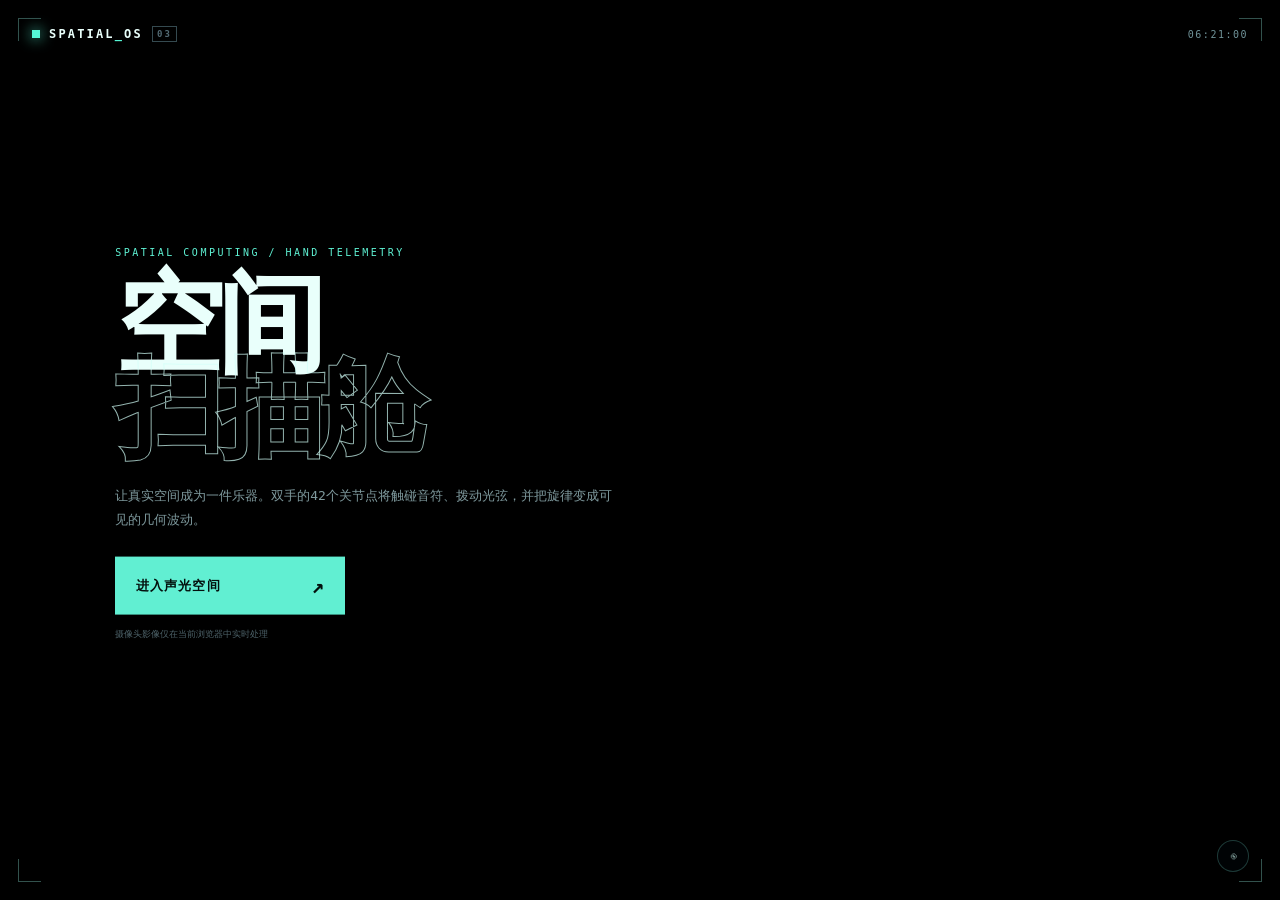
==== commit 3dc34675: "Add files via upload" ====
--- a/index.html
+++ b/index.html
@@ -44,7 +44,7 @@
     overlayColor = mix(defaultColor, overlayColor, overlayColor.a);
     gl_FragColor = mix(defaultColor, overlayColor, confidence);
   }
- `}J(){var e=this.h;e.activeTexture(e.TEXTURE1),this.u=gl(this,e),e.activeTexture(e.TEXTURE2),this.v=gl(this,e)}o(){super.o();var e=this.h;this.M=ul(e.getUniformLocation(this.i,`defaultTexture`),`Uniform location`),this.P=ul(e.getUniformLocation(this.i,`overlayTexture`),`Uniform location`),this.K=ul(e.getUniformLocation(this.i,`maskTexture`),`Uniform location`)}l(){super.l();var e=this.h;e.uniform1i(this.K,0),e.uniform1i(this.M,1),e.uniform1i(this.P,2)}close(){this.u&&this.h.deleteTexture(this.u),this.v&&this.h.deleteTexture(this.v),super.close()}};function Sl(e,t){switch(t){case 0:return e.h.find(e=>e instanceof Uint8Array);case 1:return e.h.find(e=>e instanceof Float32Array);case 2:return e.h.find(e=>typeof WebGLTexture<`u`&&e instanceof WebGLTexture);default:throw Error(`Type is not supported: ${t}`)}}function Cl(e){var t=Sl(e,1);if(!t){if(t=Sl(e,0))t=new Float32Array(t).map(e=>e/255);else{t=new Float32Array(e.width*e.height);let r=Tl(e);var n=Dl(e);if(_l(n,r,wl(e)),`iPad Simulator;iPhone Simulator;iPod Simulator;iPad;iPhone;iPod`.split(`;`).includes(navigator.platform)||navigator.userAgent.includes(`Mac`)&&`document`in self&&`ontouchend`in self.document){n=new Float32Array(e.width*e.height*4),r.readPixels(0,0,e.width,e.height,r.RGBA,r.FLOAT,n);for(let e=0,r=0;e<t.length;++e,r+=4)t[e]=n[r]}else r.readPixels(0,0,e.width,e.height,r.RED,r.FLOAT,t)}e.h.push(t)}return t}function wl(e){var t=Sl(e,2);if(!t){let n=Tl(e);t=Ol(e);let r=Cl(e),i=El(e);n.texImage2D(n.TEXTURE_2D,0,i,e.width,e.height,0,n.RED,n.FLOAT,r),kl(e)}return t}function Tl(e){if(!e.canvas)throw Error(`Conversion to different image formats require that a canvas is passed when initializing the image.`);return e.i||=ul(e.canvas.getContext(`webgl2`),`You cannot use a canvas that is already bound to a different type of rendering context.`),e.i}function El(e){if(e=Tl(e),!Al){if(e.getExtension(`EXT_color_buffer_float`)&&e.getExtension(`OES_texture_float_linear`)&&e.getExtension(`EXT_float_blend`))Al=e.R32F;else{if(!e.getExtension(`EXT_color_buffer_half_float`))throw Error(`GPU does not fully support 4-channel float32 or float16 formats`);Al=e.R16F}}return Al}function Dl(e){return e.l||=new yl,e.l}function Ol(e){var t=Tl(e);t.viewport(0,0,e.width,e.height),t.activeTexture(t.TEXTURE0);var n=Sl(e,2);return n||(n=gl(Dl(e),t,e.o?t.LINEAR:t.NEAREST),e.h.push(n),e.u=!0),t.bindTexture(t.TEXTURE_2D,n),n}function kl(e){e.i.bindTexture(e.i.TEXTURE_2D,null)}var Al,K=class{constructor(e,t,n,r,i,a,o){this.h=e,this.o=t,this.u=n,this.canvas=r,this.l=i,this.width=a,this.height=o,this.u&&--jl===0&&console.error(`You seem to be creating MPMask instances without invoking .close(). This leaks resources.`)}Ua(){return!!Sl(this,0)}ua(){return!!Sl(this,1)}X(){return!!Sl(this,2)}ta(){return(t=Sl(e=this,0))||(t=Cl(e),t=new Uint8Array(t.map(e=>Math.round(255*e))),e.h.push(t)),t;var e,t}sa(){return Cl(this)}T(){return wl(this)}clone(){var e=[];for(let t of this.h){let n;if(t instanceof Uint8Array)n=new Uint8Array(t);else if(t instanceof Float32Array)n=new Float32Array(t);else{if(!(t instanceof WebGLTexture))throw Error(`Type is not supported: ${t}`);{let e=Tl(this),t=Dl(this);e.activeTexture(e.TEXTURE1),n=gl(t,e,this.o?e.LINEAR:e.NEAREST),e.bindTexture(e.TEXTURE_2D,n);let r=El(this);e.texImage2D(e.TEXTURE_2D,0,r,this.width,this.height,0,e.RED,e.FLOAT,null),e.bindTexture(e.TEXTURE_2D,null),_l(t,e,n),hl(t,e,!1,()=>{Ol(this),e.clearColor(0,0,0,0),e.clear(e.COLOR_BUFFER_BIT),e.drawArrays(e.TRIANGLE_FAN,0,4),kl(this)}),vl(t),kl(this)}}e.push(n)}return new K(e,this.o,this.X(),this.canvas,this.l,this.width,this.height)}close(){this.u&&Tl(this).deleteTexture(Sl(this,2)),jl=-1}};K.prototype.close=K.prototype.close,K.prototype.clone=K.prototype.clone,K.prototype.getAsWebGLTexture=K.prototype.T,K.prototype.getAsFloat32Array=K.prototype.sa,K.prototype.getAsUint8Array=K.prototype.ta,K.prototype.hasWebGLTexture=K.prototype.X,K.prototype.hasFloat32Array=K.prototype.ua,K.prototype.hasUint8Array=K.prototype.Ua;var jl=250,Ml={color:`white`,lineWidth:4,radius:6};function Nl(e){return{...Ml,fillColor:(e||={}).color,...e}}function Pl(e,t){return e instanceof Function?e(t):e}function Fl(e,t,n){return Math.max(Math.min(t,n),Math.min(Math.max(t,n),e))}function Il(e){if(!e.l)throw Error(`CPU rendering requested but CanvasRenderingContext2D not provided.`);return e.l}function Ll(e){if(!e.u)throw Error(`GPU rendering requested but WebGL2RenderingContext not provided.`);return e.u}function Rl(e,t,n){if(t.X())n(t.T());else{let r=t.ua()?t.sa():t.ta();e.o=e.o??new yl;let i=Ll(e);n((e=new K([r],t.o,!1,i.canvas,e.o,t.width,t.height)).T()),e.close()}}function zl(e,t,n,r){var i=function(e){return e.h||=new bl,e.h}(e),a=Ll(e),o=Array.isArray(n)?new ImageData(new Uint8ClampedArray(n),1,1):n;hl(i,a,!0,()=>{(function(e,t,n,r){var i=e.h;if(i.activeTexture(i.TEXTURE0),i.bindTexture(i.TEXTURE_2D,t),i.activeTexture(i.TEXTURE1),i.bindTexture(i.TEXTURE_2D,e.v),i.texImage2D(i.TEXTURE_2D,0,i.RGBA,i.RGBA,i.UNSIGNED_BYTE,n),e.K&&function(e,t){if(e!==t)return!1;e=e.entries(),t=t.entries();for(let[n,r]of e){e=n;let i=r,a=t.next();if(a.done)return!1;let[o,s]=a.value;if(e!==o||i[0]!==s[0]||i[1]!==s[1]||i[2]!==s[2]||i[3]!==s[3])return!1}return!!t.next().done}(e.K,r))i.activeTexture(i.TEXTURE2),i.bindTexture(i.TEXTURE_2D,e.u);else{e.K=r;let t=Array(1024).fill(0);r.forEach((e,n)=>{if(e.length!==4)throw Error(`Color at index ${n} is not a four-channel value.`);t[4*n]=e[0],t[4*n+1]=e[1],t[4*n+2]=e[2],t[4*n+3]=e[3]}),i.activeTexture(i.TEXTURE2),i.bindTexture(i.TEXTURE_2D,e.u),i.texImage2D(i.TEXTURE_2D,0,i.RGBA,256,1,0,i.RGBA,i.UNSIGNED_BYTE,new Uint8Array(t))}})(i,t,o,r),a.clearColor(0,0,0,0),a.clear(a.COLOR_BUFFER_BIT),a.drawArrays(a.TRIANGLE_FAN,0,4);var e=i.h;e.activeTexture(e.TEXTURE0),e.bindTexture(e.TEXTURE_2D,null),e.activeTexture(e.TEXTURE1),e.bindTexture(e.TEXTURE_2D,null),e.activeTexture(e.TEXTURE2),e.bindTexture(e.TEXTURE_2D,null)})}function Bl(e,t,n,r){var i=Ll(e),a=function(e){return e.i||=new xl,e.i}(e),o=Array.isArray(n)?new ImageData(new Uint8ClampedArray(n),1,1):n,s=Array.isArray(r)?new ImageData(new Uint8ClampedArray(r),1,1):r;hl(a,i,!0,()=>{var e=a.h;e.activeTexture(e.TEXTURE0),e.bindTexture(e.TEXTURE_2D,t),e.activeTexture(e.TEXTURE1),e.bindTexture(e.TEXTURE_2D,a.u),e.texImage2D(e.TEXTURE_2D,0,e.RGBA,e.RGBA,e.UNSIGNED_BYTE,o),e.activeTexture(e.TEXTURE2),e.bindTexture(e.TEXTURE_2D,a.v),e.texImage2D(e.TEXTURE_2D,0,e.RGBA,e.RGBA,e.UNSIGNED_BYTE,s),i.clearColor(0,0,0,0),i.clear(i.COLOR_BUFFER_BIT),i.drawArrays(i.TRIANGLE_FAN,0,4),i.bindTexture(i.TEXTURE_2D,null),(e=a.h).activeTexture(e.TEXTURE0),e.bindTexture(e.TEXTURE_2D,null),e.activeTexture(e.TEXTURE1),e.bindTexture(e.TEXTURE_2D,null),e.activeTexture(e.TEXTURE2),e.bindTexture(e.TEXTURE_2D,null)})}var Vl=class{constructor(e,t){typeof CanvasRenderingContext2D<`u`&&e instanceof CanvasRenderingContext2D||e instanceof OffscreenCanvasRenderingContext2D?(this.l=e,this.u=t):this.u=e}Ma(e,t){if(e){var n=Il(this);t=Nl(t),n.save();var r=n.canvas,i=0;for(let a of e)n.fillStyle=Pl(t.fillColor,{index:i,from:a}),n.strokeStyle=Pl(t.color,{index:i,from:a}),n.lineWidth=Pl(t.lineWidth,{index:i,from:a}),(e=new Path2D).arc(a.x*r.width,a.y*r.height,Pl(t.radius,{index:i,from:a}),0,2*Math.PI),n.fill(e),n.stroke(e),++i;n.restore()}}La(e,t,n){if(e&&t){var r=Il(this);n=Nl(n),r.save();var i=r.canvas,a=0;for(let o of t){r.beginPath(),t=e[o.start];let s=e[o.end];t&&s&&(r.strokeStyle=Pl(n.color,{index:a,from:t,to:s}),r.lineWidth=Pl(n.lineWidth,{index:a,from:t,to:s}),r.moveTo(t.x*i.width,t.y*i.height),r.lineTo(s.x*i.width,s.y*i.height)),++a,r.stroke()}r.restore()}}Ia(e,t){var n=Il(this);t=Nl(t),n.save(),n.beginPath(),n.lineWidth=Pl(t.lineWidth,{}),n.strokeStyle=Pl(t.color,{}),n.fillStyle=Pl(t.fillColor,{}),n.moveTo(e.originX,e.originY),n.lineTo(e.originX+e.width,e.originY),n.lineTo(e.originX+e.width,e.originY+e.height),n.lineTo(e.originX,e.originY+e.height),n.lineTo(e.originX,e.originY),n.stroke(),n.fill(),n.restore()}Ja(e,t,n=[0,0,0,255]){this.l?function(e,t,n,r){var i=Ll(e);Rl(e,t,t=>{zl(e,t,n,r),(t=Il(e)).drawImage(i.canvas,0,0,t.canvas.width,t.canvas.height)})}(this,e,n,t):zl(this,e.T(),n,t)}Ka(e,t,n){this.l?function(e,t,n,r){var i=Ll(e);Rl(e,t,t=>{Bl(e,t,n,r),(t=Il(e)).drawImage(i.canvas,0,0,t.canvas.width,t.canvas.height)})}(this,e,t,n):Bl(this,e.T(),t,n)}close(){this.h?.close(),this.h=void 0,this.i?.close(),this.i=void 0,this.o?.close(),this.o=void 0}};function Hl(e,t){switch(t){case 0:return e.h.find(e=>e instanceof ImageData);case 1:return e.h.find(e=>typeof ImageBitmap<`u`&&e instanceof ImageBitmap);case 2:return e.h.find(e=>typeof WebGLTexture<`u`&&e instanceof WebGLTexture);default:throw Error(`Type is not supported: ${t}`)}}function Ul(e){var t=Hl(e,0);if(!t){t=Gl(e);let n=Kl(e),r=new Uint8Array(e.width*e.height*4);_l(n,t,Wl(e)),t.readPixels(0,0,e.width,e.height,t.RGBA,t.UNSIGNED_BYTE,r),vl(n),t=new ImageData(new Uint8ClampedArray(r.buffer),e.width,e.height),e.h.push(t)}return t}function Wl(e){var t=Hl(e,2);if(!t){let n=Gl(e);t=ql(e);let r=Hl(e,1)||Ul(e);n.texImage2D(n.TEXTURE_2D,0,n.RGBA,n.RGBA,n.UNSIGNED_BYTE,r),Jl(e)}return t}function Gl(e){if(!e.canvas)throw Error(`Conversion to different image formats require that a canvas is passed when initializing the image.`);return e.i||=ul(e.canvas.getContext(`webgl2`),`You cannot use a canvas that is already bound to a different type of rendering context.`),e.i}function Kl(e){return e.l||=new yl,e.l}function ql(e){var t=Gl(e);t.viewport(0,0,e.width,e.height),t.activeTexture(t.TEXTURE0);var n=Hl(e,2);return n||(n=gl(Kl(e),t),e.h.push(n),e.o=!0),t.bindTexture(t.TEXTURE_2D,n),n}function Jl(e){e.i.bindTexture(e.i.TEXTURE_2D,null)}function Yl(e){var t=Gl(e);return hl(Kl(e),t,!0,()=>function(e,t){var n=e.canvas;if(n.width===e.width&&n.height===e.height)return t();var r=n.width,i=n.height;return n.width=e.width,n.height=e.height,e=t(),n.width=r,n.height=i,e}(e,()=>{if(t.bindFramebuffer(t.FRAMEBUFFER,null),t.clearColor(0,0,0,0),t.clear(t.COLOR_BUFFER_BIT),t.drawArrays(t.TRIANGLE_FAN,0,4),!(e.canvas instanceof OffscreenCanvas))throw Error(`Conversion to ImageBitmap requires that the MediaPipe Tasks is initialized with an OffscreenCanvas`);return e.canvas.transferToImageBitmap()}))}Vl.prototype.close=Vl.prototype.close,Vl.prototype.drawConfidenceMask=Vl.prototype.Ka,Vl.prototype.drawCategoryMask=Vl.prototype.Ja,Vl.prototype.drawBoundingBox=Vl.prototype.Ia,Vl.prototype.drawConnectors=Vl.prototype.La,Vl.prototype.drawLandmarks=Vl.prototype.Ma,Vl.lerp=function(e,t,n,r,i){return Fl(r*(1-(e-t)/(n-t))+i*(1-(n-e)/(n-t)),r,i)},Vl.clamp=Fl;var q=class{constructor(e,t,n,r,i,a,o){this.h=e,this.u=t,this.o=n,this.canvas=r,this.l=i,this.width=a,this.height=o,(this.u||this.o)&&--Xl===0&&console.error(`You seem to be creating MPImage instances without invoking .close(). This leaks resources.`)}Ta(){return!!Hl(this,0)}va(){return!!Hl(this,1)}X(){return!!Hl(this,2)}Qa(){return Ul(this)}Pa(){var e=Hl(this,1);return e||(Wl(this),ql(this),e=Yl(this),Jl(this),this.h.push(e),this.u=!0),e}T(){return Wl(this)}clone(){var e=[];for(let t of this.h){let n;if(t instanceof ImageData)n=new ImageData(t.data,this.width,this.height);else if(t instanceof WebGLTexture){let e=Gl(this),t=Kl(this);e.activeTexture(e.TEXTURE1),n=gl(t,e),e.bindTexture(e.TEXTURE_2D,n),e.texImage2D(e.TEXTURE_2D,0,e.RGBA,this.width,this.height,0,e.RGBA,e.UNSIGNED_BYTE,null),e.bindTexture(e.TEXTURE_2D,null),_l(t,e,n),hl(t,e,!1,()=>{ql(this),e.clearColor(0,0,0,0),e.clear(e.COLOR_BUFFER_BIT),e.drawArrays(e.TRIANGLE_FAN,0,4),Jl(this)}),vl(t),Jl(this)}else{if(!(t instanceof ImageBitmap))throw Error(`Type is not supported: ${t}`);Wl(this),ql(this),n=Yl(this),Jl(this)}e.push(n)}return new q(e,this.va(),this.X(),this.canvas,this.l,this.width,this.height)}close(){this.u&&Hl(this,1).close(),this.o&&Gl(this).deleteTexture(Hl(this,2)),Xl=-1}};q.prototype.close=q.prototype.close,q.prototype.clone=q.prototype.clone,q.prototype.getAsWebGLTexture=q.prototype.T,q.prototype.getAsImageBitmap=q.prototype.Pa,q.prototype.getAsImageData=q.prototype.Qa,q.prototype.hasWebGLTexture=q.prototype.X,q.prototype.hasImageBitmap=q.prototype.va,q.prototype.hasImageData=q.prototype.Ta;var Xl=250;function Zl(...e){return e.map(([e,t])=>({start:e,end:t}))}var Ql,$l=Qc((Ql=Zc(Xc),class extends Ql{get oa(){return this.j}Da(e,t,n){W(this,t,t=>{var[r,i]=Kc(this,e,t);this.oa._addBoundTextureAsImageToStream(t,r,i,n)})}ha(e,t){Jc(this,e,t),W(this,e,e=>{this.oa._attachImageListener(e)})}ia(e,t){Yc(this,e,t),W(this,e,e=>{this.oa._attachImageVectorListener(e)})}})),eu=class extends $l{};async function J(e,t,n){return nl(e,n.canvas??(Uc()?void 0:document.createElement(`canvas`)),t,n)}function tu(e,t,n,r){if(e.o&&r!==void 0){var i=S(e.baseOptions,ns,3);i?.h()||i?.l()?.h()?(++(i=e.o).h.U,i.i.set(r,performance.now())):(++(i=e.o).h.R,i.i.set(r,performance.now()))}if(e.qa){if(i=new Wo,n?.regionOfInterest){if(!e.Ca)throw Error(`This task doesn't support region-of-interest.`);let t=n.regionOfInterest;if(t.left>=t.right||t.top>=t.bottom)throw Error(`Expected RectF with left < right and top < bottom.`);if(t.left<0||t.top<0||t.right>1||t.bottom>1)throw Error(`Expected RectF values to be in [0,1].`);w(i,1,(t.left+t.right)/2),w(i,2,(t.top+t.bottom)/2),w(i,4,t.right-t.left),w(i,3,t.bottom-t.top)}else w(i,1,.5),w(i,2,.5),w(i,4,1),w(i,3,1);if(n?.rotationDegrees){if(n?.rotationDegrees%90!=0)throw Error(`Expected rotation to be a multiple of 90°.`);if(w(i,5,-Math.PI*n.rotationDegrees/180),n?.rotationDegrees%180!=0){let[e,r]=Gc(t);n=lr(i,4)*e/r,w(i,4,lr(i,3)*r/e),w(i,3,n)}}e.h.addProtoToStream(i.h(),`mediapipe.NormalizedRect`,e.qa,r)}e.h.Da(t,e.Ba,r??performance.now()),e.finishProcessing(r)}function nu(e,t,n){if(e.K)throw Error(`Task is not initialized with image mode. 'runningMode' must be set to 'IMAGE'.`);tu(e,t,n,e.J+1)}function ru(e,t,n,r){if(!e.K)throw Error(`Task is not initialized with video mode. 'runningMode' must be set to 'VIDEO'.`);tu(e,t,n,r)}function iu(e,t,n,r){var i=t.data,a=t.width,o=a*(t=t.height);if((i instanceof Uint8Array||i instanceof Float32Array)&&i.length!==o)throw Error(`Unsupported channel count: `+i.length/o);return e=new K([i],n,!1,e.h.j.canvas,e.ea,a,t),r?e.clone():e}var au=class extends ll{constructor(e,t,n,r){super(e),this.h=e,this.Ba=t,this.qa=n,this.Ca=r,this.ea=new yl,this.K=!1}l(e,t=!0,n=!1,r=!1){if(`runningMode`in e){var i=this.K=!!e.runningMode&&e.runningMode!==`IMAGE`;b(this.baseOptions,2,i==null?i:Pt(i))}if(e.canvas!==void 0&&this.h.j.canvas!==e.canvas)throw Error(`You must create a new task to reset the canvas.`);return super.l(e,t,n,r)}close(){this.ea.close(),super.close()}};au.prototype.close=au.prototype.close;var ou=class extends au{constructor(e,t){super(new eu(e,t),`image_in`,`norm_rect_in`,!1),this.m={detections:[]},C(e=this.i=new ss,0,1,t=new H),w(this.i,2,.5),w(this.i,3,.3)}D(){return`FaceDetector`}get baseOptions(){return S(this.i,H,1)}set baseOptions(e){C(this.i,0,1,e)}A(e){return`minDetectionConfidence`in e&&w(this.i,2,e.minDetectionConfidence??.5),`minSuppressionThreshold`in e&&w(this.i,3,e.minSuppressionThreshold??.3),this.l(e)}H(e,t){return this.m={detections:[]},nu(this,e,t),this.m}I(e,t,n){return this.m={detections:[]},ru(this,e,n,t),this.m}u(){var e=new Do;B(e,`image_in`),B(e,`norm_rect_in`),V(e,`detections`);var t=new bo;Ii(t,ls,this.i);var n=new So;gr(n,2,`mediapipe.tasks.vision.face_detector.FaceDetectorGraph`),R(n,`IMAGE:image_in`),R(n,`NORM_RECT:norm_rect_in`),z(n,`DETECTIONS:detections`),n.A(t),Eo(e,n),this.h.attachProtoVectorListener(`detections`,(e,t)=>{for(let t of e)e=Lo(t),this.m.detections.push(sc(e));G(this,t)}),this.h.attachEmptyPacketListener(`detections`,e=>{G(this,e)}),e=e.h(),this.setGraph(new Uint8Array(e),!0)}};ou.prototype.detectForVideo=ou.prototype.I,ou.prototype.detect=ou.prototype.H,ou.prototype.setOptions=ou.prototype.A,ou.createFromModelPath=async function(e,t){return J(ou,e,{baseOptions:{modelAssetPath:t}})},ou.createFromModelBuffer=function(e,t){return J(ou,e,{baseOptions:{modelAssetBuffer:t}})},ou.createFromOptions=function(e,t){return J(ou,e,t)};var su=Zl([61,146],[146,91],[91,181],[181,84],[84,17],[17,314],[314,405],[405,321],[321,375],[375,291],[61,185],[185,40],[40,39],[39,37],[37,0],[0,267],[267,269],[269,270],[270,409],[409,291],[78,95],[95,88],[88,178],[178,87],[87,14],[14,317],[317,402],[402,318],[318,324],[324,308],[78,191],[191,80],[80,81],[81,82],[82,13],[13,312],[312,311],[311,310],[310,415],[415,308]),cu=Zl([263,249],[249,390],[390,373],[373,374],[374,380],[380,381],[381,382],[382,362],[263,466],[466,388],[388,387],[387,386],[386,385],[385,384],[384,398],[398,362]),lu=Zl([276,283],[283,282],[282,295],[295,285],[300,293],[293,334],[334,296],[296,336]),uu=Zl([474,475],[475,476],[476,477],[477,474]),du=Zl([33,7],[7,163],[163,144],[144,145],[145,153],[153,154],[154,155],[155,133],[33,246],[246,161],[161,160],[160,159],[159,158],[158,157],[157,173],[173,133]),fu=Zl([46,53],[53,52],[52,65],[65,55],[70,63],[63,105],[105,66],[66,107]),pu=Zl([469,470],[470,471],[471,472],[472,469]),mu=Zl([10,338],[338,297],[297,332],[332,284],[284,251],[251,389],[389,356],[356,454],[454,323],[323,361],[361,288],[288,397],[397,365],[365,379],[379,378],[378,400],[400,377],[377,152],[152,148],[148,176],[176,149],[149,150],[150,136],[136,172],[172,58],[58,132],[132,93],[93,234],[234,127],[127,162],[162,21],[21,54],[54,103],[103,67],[67,109],[109,10]),hu=[...su,...cu,...lu,...du,...fu,...mu],gu=Zl([127,34],[34,139],[139,127],[11,0],[0,37],[37,11],[232,231],[231,120],[120,232],[72,37],[37,39],[39,72],[128,121],[121,47],[47,128],[232,121],[121,128],[128,232],[104,69],[69,67],[67,104],[175,171],[171,148],[148,175],[118,50],[50,101],[101,118],[73,39],[39,40],[40,73],[9,151],[151,108],[108,9],[48,115],[115,131],[131,48],[194,204],[204,211],[211,194],[74,40],[40,185],[185,74],[80,42],[42,183],[183,80],[40,92],[92,186],[186,40],[230,229],[229,118],[118,230],[202,212],[212,214],[214,202],[83,18],[18,17],[17,83],[76,61],[61,146],[146,76],[160,29],[29,30],[30,160],[56,157],[157,173],[173,56],[106,204],[204,194],[194,106],[135,214],[214,192],[192,135],[203,165],[165,98],[98,203],[21,71],[71,68],[68,21],[51,45],[45,4],[4,51],[144,24],[24,23],[23,144],[77,146],[146,91],[91,77],[205,50],[50,187],[187,205],[201,200],[200,18],[18,201],[91,106],[106,182],[182,91],[90,91],[91,181],[181,90],[85,84],[84,17],[17,85],[206,203],[203,36],[36,206],[148,171],[171,140],[140,148],[92,40],[40,39],[39,92],[193,189],[189,244],[244,193],[159,158],[158,28],[28,159],[247,246],[246,161],[161,247],[236,3],[3,196],[196,236],[54,68],[68,104],[104,54],[193,168],[168,8],[8,193],[117,228],[228,31],[31,117],[189,193],[193,55],[55,189],[98,97],[97,99],[99,98],[126,47],[47,100],[100,126],[166,79],[79,218],[218,166],[155,154],[154,26],[26,155],[209,49],[49,131],[131,209],[135,136],[136,150],[150,135],[47,126],[126,217],[217,47],[223,52],[52,53],[53,223],[45,51],[51,134],[134,45],[211,170],[170,140],[140,211],[67,69],[69,108],[108,67],[43,106],[106,91],[91,43],[230,119],[119,120],[120,230],[226,130],[130,247],[247,226],[63,53],[53,52],[52,63],[238,20],[20,242],[242,238],[46,70],[70,156],[156,46],[78,62],[62,96],[96,78],[46,53],[53,63],[63,46],[143,34],[34,227],[227,143],[123,117],[117,111],[111,123],[44,125],[125,19],[19,44],[236,134],[134,51],[51,236],[216,206],[206,205],[205,216],[154,153],[153,22],[22,154],[39,37],[37,167],[167,39],[200,201],[201,208],[208,200],[36,142],[142,100],[100,36],[57,212],[212,202],[202,57],[20,60],[60,99],[99,20],[28,158],[158,157],[157,28],[35,226],[226,113],[113,35],[160,159],[159,27],[27,160],[204,202],[202,210],[210,204],[113,225],[225,46],[46,113],[43,202],[202,204],[204,43],[62,76],[76,77],[77,62],[137,123],[123,116],[116,137],[41,38],[38,72],[72,41],[203,129],[129,142],[142,203],[64,98],[98,240],[240,64],[49,102],[102,64],[64,49],[41,73],[73,74],[74,41],[212,216],[216,207],[207,212],[42,74],[74,184],[184,42],[169,170],[170,211],[211,169],[170,149],[149,176],[176,170],[105,66],[66,69],[69,105],[122,6],[6,168],[168,122],[123,147],[147,187],[187,123],[96,77],[77,90],[90,96],[65,55],[55,107],[107,65],[89,90],[90,180],[180,89],[101,100],[100,120],[120,101],[63,105],[105,104],[104,63],[93,137],[137,227],[227,93],[15,86],[86,85],[85,15],[129,102],[102,49],[49,129],[14,87],[87,86],[86,14],[55,8],[8,9],[9,55],[100,47],[47,121],[121,100],[145,23],[23,22],[22,145],[88,89],[89,179],[179,88],[6,122],[122,196],[196,6],[88,95],[95,96],[96,88],[138,172],[172,136],[136,138],[215,58],[58,172],[172,215],[115,48],[48,219],[219,115],[42,80],[80,81],[81,42],[195,3],[3,51],[51,195],[43,146],[146,61],[61,43],[171,175],[175,199],[199,171],[81,82],[82,38],[38,81],[53,46],[46,225],[225,53],[144,163],[163,110],[110,144],[52,65],[65,66],[66,52],[229,228],[228,117],[117,229],[34,127],[127,234],[234,34],[107,108],[108,69],[69,107],[109,108],[108,151],[151,109],[48,64],[64,235],[235,48],[62,78],[78,191],[191,62],[129,209],[209,126],[126,129],[111,35],[35,143],[143,111],[117,123],[123,50],[50,117],[222,65],[65,52],[52,222],[19,125],[125,141],[141,19],[221,55],[55,65],[65,221],[3,195],[195,197],[197,3],[25,7],[7,33],[33,25],[220,237],[237,44],[44,220],[70,71],[71,139],[139,70],[122,193],[193,245],[245,122],[247,130],[130,33],[33,247],[71,21],[21,162],[162,71],[170,169],[169,150],[150,170],[188,174],[174,196],[196,188],[216,186],[186,92],[92,216],[2,97],[97,167],[167,2],[141,125],[125,241],[241,141],[164,167],[167,37],[37,164],[72,38],[38,12],[12,72],[38,82],[82,13],[13,38],[63,68],[68,71],[71,63],[226,35],[35,111],[111,226],[101,50],[50,205],[205,101],[206,92],[92,165],[165,206],[209,198],[198,217],[217,209],[165,167],[167,97],[97,165],[220,115],[115,218],[218,220],[133,112],[112,243],[243,133],[239,238],[238,241],[241,239],[214,135],[135,169],[169,214],[190,173],[173,133],[133,190],[171,208],[208,32],[32,171],[125,44],[44,237],[237,125],[86,87],[87,178],[178,86],[85,86],[86,179],[179,85],[84,85],[85,180],[180,84],[83,84],[84,181],[181,83],[201,83],[83,182],[182,201],[137,93],[93,132],[132,137],[76,62],[62,183],[183,76],[61,76],[76,184],[184,61],[57,61],[61,185],[185,57],[212,57],[57,186],[186,212],[214,207],[207,187],[187,214],[34,143],[143,156],[156,34],[79,239],[239,237],[237,79],[123,137],[137,177],[177,123],[44,1],[1,4],[4,44],[201,194],[194,32],[32,201],[64,102],[102,129],[129,64],[213,215],[215,138],[138,213],[59,166],[166,219],[219,59],[242,99],[99,97],[97,242],[2,94],[94,141],[141,2],[75,59],[59,235],[235,75],[24,110],[110,228],[228,24],[25,130],[130,226],[226,25],[23,24],[24,229],[229,23],[22,23],[23,230],[230,22],[26,22],[22,231],[231,26],[112,26],[26,232],[232,112],[189,190],[190,243],[243,189],[221,56],[56,190],[190,221],[28,56],[56,221],[221,28],[27,28],[28,222],[222,27],[29,27],[27,223],[223,29],[30,29],[29,224],[224,30],[247,30],[30,225],[225,247],[238,79],[79,20],[20,238],[166,59],[59,75],[75,166],[60,75],[75,240],[240,60],[147,177],[177,215],[215,147],[20,79],[79,166],[166,20],[187,147],[147,213],[213,187],[112,233],[233,244],[244,112],[233,128],[128,245],[245,233],[128,114],[114,188],[188,128],[114,217],[217,174],[174,114],[131,115],[115,220],[220,131],[217,198],[198,236],[236,217],[198,131],[131,134],[134,198],[177,132],[132,58],[58,177],[143,35],[35,124],[124,143],[110,163],[163,7],[7,110],[228,110],[110,25],[25,228],[356,389],[389,368],[368,356],[11,302],[302,267],[267,11],[452,350],[350,349],[349,452],[302,303],[303,269],[269,302],[357,343],[343,277],[277,357],[452,453],[453,357],[357,452],[333,332],[332,297],[297,333],[175,152],[152,377],[377,175],[347,348],[348,330],[330,347],[303,304],[304,270],[270,303],[9,336],[336,337],[337,9],[278,279],[279,360],[360,278],[418,262],[262,431],[431,418],[304,408],[408,409],[409,304],[310,415],[415,407],[407,310],[270,409],[409,410],[410,270],[450,348],[348,347],[347,450],[422,430],[430,434],[434,422],[313,314],[314,17],[17,313],[306,307],[307,375],[375,306],[387,388],[388,260],[260,387],[286,414],[414,398],[398,286],[335,406],[406,418],[418,335],[364,367],[367,416],[416,364],[423,358],[358,327],[327,423],[251,284],[284,298],[298,251],[281,5],[5,4],[4,281],[373,374],[374,253],[253,373],[307,320],[320,321],[321,307],[425,427],[427,411],[411,425],[421,313],[313,18],[18,421],[321,405],[405,406],[406,321],[320,404],[404,405],[405,320],[315,16],[16,17],[17,315],[426,425],[425,266],[266,426],[377,400],[400,369],[369,377],[322,391],[391,269],[269,322],[417,465],[465,464],[464,417],[386,257],[257,258],[258,386],[466,260],[260,388],[388,466],[456,399],[399,419],[419,456],[284,332],[332,333],[333,284],[417,285],[285,8],[8,417],[346,340],[340,261],[261,346],[413,441],[441,285],[285,413],[327,460],[460,328],[328,327],[355,371],[371,329],[329,355],[392,439],[439,438],[438,392],[382,341],[341,256],[256,382],[429,420],[420,360],[360,429],[364,394],[394,379],[379,364],[277,343],[343,437],[437,277],[443,444],[444,283],[283,443],[275,440],[440,363],[363,275],[431,262],[262,369],[369,431],[297,338],[338,337],[337,297],[273,375],[375,321],[321,273],[450,451],[451,349],[349,450],[446,342],[342,467],[467,446],[293,334],[334,282],[282,293],[458,461],[461,462],[462,458],[276,353],[353,383],[383,276],[308,324],[324,325],[325,308],[276,300],[300,293],[293,276],[372,345],[345,447],[447,372],[352,345],[345,340],[340,352],[274,1],[1,19],[19,274],[456,248],[248,281],[281,456],[436,427],[427,425],[425,436],[381,256],[256,252],[252,381],[269,391],[391,393],[393,269],[200,199],[199,428],[428,200],[266,330],[330,329],[329,266],[287,273],[273,422],[422,287],[250,462],[462,328],[328,250],[258,286],[286,384],[384,258],[265,353],[353,342],[342,265],[387,259],[259,257],[257,387],[424,431],[431,430],[430,424],[342,353],[353,276],[276,342],[273,335],[335,424],[424,273],[292,325],[325,307],[307,292],[366,447],[447,345],[345,366],[271,303],[303,302],[302,271],[423,266],[266,371],[371,423],[294,455],[455,460],[460,294],[279,278],[278,294],[294,279],[271,272],[272,304],[304,271],[432,434],[434,427],[427,432],[272,407],[407,408],[408,272],[394,430],[430,431],[431,394],[395,369],[369,400],[400,395],[334,333],[333,299],[299,334],[351,417],[417,168],[168,351],[352,280],[280,411],[411,352],[325,319],[319,320],[320,325],[295,296],[296,336],[336,295],[319,403],[403,404],[404,319],[330,348],[348,349],[349,330],[293,298],[298,333],[333,293],[323,454],[454,447],[447,323],[15,16],[16,315],[315,15],[358,429],[429,279],[279,358],[14,15],[15,316],[316,14],[285,336],[336,9],[9,285],[329,349],[349,350],[350,329],[374,380],[380,252],[252,374],[318,402],[402,403],[403,318],[6,197],[197,419],[419,6],[318,319],[319,325],[325,318],[367,364],[364,365],[365,367],[435,367],[367,397],[397,435],[344,438],[438,439],[439,344],[272,271],[271,311],[311,272],[195,5],[5,281],[281,195],[273,287],[287,291],[291,273],[396,428],[428,199],[199,396],[311,271],[271,268],[268,311],[283,444],[444,445],[445,283],[373,254],[254,339],[339,373],[282,334],[334,296],[296,282],[449,347],[347,346],[346,449],[264,447],[447,454],[454,264],[336,296],[296,299],[299,336],[338,10],[10,151],[151,338],[278,439],[439,455],[455,278],[292,407],[407,415],[415,292],[358,371],[371,355],[355,358],[340,345],[345,372],[372,340],[346,347],[347,280],[280,346],[442,443],[443,282],[282,442],[19,94],[94,370],[370,19],[441,442],[442,295],[295,441],[248,419],[419,197],[197,248],[263,255],[255,359],[359,263],[440,275],[275,274],[274,440],[300,383],[383,368],[368,300],[351,412],[412,465],[465,351],[263,467],[467,466],[466,263],[301,368],[368,389],[389,301],[395,378],[378,379],[379,395],[412,351],[351,419],[419,412],[436,426],[426,322],[322,436],[2,164],[164,393],[393,2],[370,462],[462,461],[461,370],[164,0],[0,267],[267,164],[302,11],[11,12],[12,302],[268,12],[12,13],[13,268],[293,300],[300,301],[301,293],[446,261],[261,340],[340,446],[330,266],[266,425],[425,330],[426,423],[423,391],[391,426],[429,355],[355,437],[437,429],[391,327],[327,326],[326,391],[440,457],[457,438],[438,440],[341,382],[382,362],[362,341],[459,457],[457,461],[461,459],[434,430],[430,394],[394,434],[414,463],[463,362],[362,414],[396,369],[369,262],[262,396],[354,461],[461,457],[457,354],[316,403],[403,402],[402,316],[315,404],[404,403],[403,315],[314,405],[405,404],[404,314],[313,406],[406,405],[405,313],[421,418],[418,406],[406,421],[366,401],[401,361],[361,366],[306,408],[408,407],[407,306],[291,409],[409,408],[408,291],[287,410],[410,409],[409,287],[432,436],[436,410],[410,432],[434,416],[416,411],[411,434],[264,368],[368,383],[383,264],[309,438],[438,457],[457,309],[352,376],[376,401],[401,352],[274,275],[275,4],[4,274],[421,428],[428,262],[262,421],[294,327],[327,358],[358,294],[433,416],[416,367],[367,433],[289,455],[455,439],[439,289],[462,370],[370,326],[326,462],[2,326],[326,370],[370,2],[305,460],[460,455],[455,305],[254,449],[449,448],[448,254],[255,261],[261,446],[446,255],[253,450],[450,449],[449,253],[252,451],[451,450],[450,252],[256,452],[452,451],[451,256],[341,453],[453,452],[452,341],[413,464],[464,463],[463,413],[441,413],[413,414],[414,441],[258,442],[442,441],[441,258],[257,443],[443,442],[442,257],[259,444],[444,443],[443,259],[260,445],[445,444],[444,260],[467,342],[342,445],[445,467],[459,458],[458,250],[250,459],[289,392],[392,290],[290,289],[290,328],[328,460],[460,290],[376,433],[433,435],[435,376],[250,290],[290,392],[392,250],[411,416],[416,433],[433,411],[341,463],[463,464],[464,341],[453,464],[464,465],[465,453],[357,465],[465,412],[412,357],[343,412],[412,399],[399,343],[360,363],[363,440],[440,360],[437,399],[399,456],[456,437],[420,456],[456,363],[363,420],[401,435],[435,288],[288,401],[372,383],[383,353],[353,372],[339,255],[255,249],[249,339],[448,261],[261,255],[255,448],[133,243],[243,190],[190,133],[133,155],[155,112],[112,133],[33,246],[246,247],[247,33],[33,130],[130,25],[25,33],[398,384],[384,286],[286,398],[362,398],[398,414],[414,362],[362,463],[463,341],[341,362],[263,359],[359,467],[467,263],[263,249],[249,255],[255,263],[466,467],[467,260],[260,466],[75,60],[60,166],[166,75],[238,239],[239,79],[79,238],[162,127],[127,139],[139,162],[72,11],[11,37],[37,72],[121,232],[232,120],[120,121],[73,72],[72,39],[39,73],[114,128],[128,47],[47,114],[233,232],[232,128],[128,233],[103,104],[104,67],[67,103],[152,175],[175,148],[148,152],[119,118],[118,101],[101,119],[74,73],[73,40],[40,74],[107,9],[9,108],[108,107],[49,48],[48,131],[131,49],[32,194],[194,211],[211,32],[184,74],[74,185],[185,184],[191,80],[80,183],[183,191],[185,40],[40,186],[186,185],[119,230],[230,118],[118,119],[210,202],[202,214],[214,210],[84,83],[83,17],[17,84],[77,76],[76,146],[146,77],[161,160],[160,30],[30,161],[190,56],[56,173],[173,190],[182,106],[106,194],[194,182],[138,135],[135,192],[192,138],[129,203],[203,98],[98,129],[54,21],[21,68],[68,54],[5,51],[51,4],[4,5],[145,144],[144,23],[23,145],[90,77],[77,91],[91,90],[207,205],[205,187],[187,207],[83,201],[201,18],[18,83],[181,91],[91,182],[182,181],[180,90],[90,181],[181,180],[16,85],[85,17],[17,16],[205,206],[206,36],[36,205],[176,148],[148,140],[140,176],[165,92],[92,39],[39,165],[245,193],[193,244],[244,245],[27,159],[159,28],[28,27],[30,247],[247,161],[161,30],[174,236],[236,196],[196,174],[103,54],[54,104],[104,103],[55,193],[193,8],[8,55],[111,117],[117,31],[31,111],[221,189],[189,55],[55,221],[240,98],[98,99],[99,240],[142,126],[126,100],[100,142],[219,166],[166,218],[218,219],[112,155],[155,26],[26,112],[198,209],[209,131],[131,198],[169,135],[135,150],[150,169],[114,47],[47,217],[217,114],[224,223],[223,53],[53,224],[220,45],[45,134],[134,220],[32,211],[211,140],[140,32],[109,67],[67,108],[108,109],[146,43],[43,91],[91,146],[231,230],[230,120],[120,231],[113,226],[226,247],[247,113],[105,63],[63,52],[52,105],[241,238],[238,242],[242,241],[124,46],[46,156],[156,124],[95,78],[78,96],[96,95],[70,46],[46,63],[63,70],[116,143],[143,227],[227,116],[116,123],[123,111],[111,116],[1,44],[44,19],[19,1],[3,236],[236,51],[51,3],[207,216],[216,205],[205,207],[26,154],[154,22],[22,26],[165,39],[39,167],[167,165],[199,200],[200,208],[208,199],[101,36],[36,100],[100,101],[43,57],[57,202],[202,43],[242,20],[20,99],[99,242],[56,28],[28,157],[157,56],[124,35],[35,113],[113,124],[29,160],[160,27],[27,29],[211,204],[204,210],[210,211],[124,113],[113,46],[46,124],[106,43],[43,204],[204,106],[96,62],[62,77],[77,96],[227,137],[137,116],[116,227],[73,41],[41,72],[72,73],[36,203],[203,142],[142,36],[235,64],[64,240],[240,235],[48,49],[49,64],[64,48],[42,41],[41,74],[74,42],[214,212],[212,207],[207,214],[183,42],[42,184],[184,183],[210,169],[169,211],[211,210],[140,170],[170,176],[176,140],[104,105],[105,69],[69,104],[193,122],[122,168],[168,193],[50,123],[123,187],[187,50],[89,96],[96,90],[90,89],[66,65],[65,107],[107,66],[179,89],[89,180],[180,179],[119,101],[101,120],[120,119],[68,63],[63,104],[104,68],[234,93],[93,227],[227,234],[16,15],[15,85],[85,16],[209,129],[129,49],[49,209],[15,14],[14,86],[86,15],[107,55],[55,9],[9,107],[120,100],[100,121],[121,120],[153,145],[145,22],[22,153],[178,88],[88,179],[179,178],[197,6],[6,196],[196,197],[89,88],[88,96],[96,89],[135,138],[138,136],[136,135],[138,215],[215,172],[172,138],[218,115],[115,219],[219,218],[41,42],[42,81],[81,41],[5,195],[195,51],[51,5],[57,43],[43,61],[61,57],[208,171],[171,199],[199,208],[41,81],[81,38],[38,41],[224,53],[53,225],[225,224],[24,144],[144,110],[110,24],[105,52],[52,66],[66,105],[118,229],[229,117],[117,118],[227,34],[34,234],[234,227],[66,107],[107,69],[69,66],[10,109],[109,151],[151,10],[219,48],[48,235],[235,219],[183,62],[62,191],[191,183],[142,129],[129,126],[126,142],[116,111],[111,143],[143,116],[118,117],[117,50],[50,118],[223,222],[222,52],[52,223],[94,19],[19,141],[141,94],[222,221],[221,65],[65,222],[196,3],[3,197],[197,196],[45,220],[220,44],[44,45],[156,70],[70,139],[139,156],[188,122],[122,245],[245,188],[139,71],[71,162],[162,139],[149,170],[170,150],[150,149],[122,188],[188,196],[196,122],[206,216],[216,92],[92,206],[164,2],[2,167],[167,164],[242,141],[141,241],[241,242],[0,164],[164,37],[37,0],[11,72],[72,12],[12,11],[12,38],[38,13],[13,12],[70,63],[63,71],[71,70],[31,226],[226,111],[111,31],[36,101],[101,205],[205,36],[203,206],[206,165],[165,203],[126,209],[209,217],[217,126],[98,165],[165,97],[97,98],[237,220],[220,218],[218,237],[237,239],[239,241],[241,237],[210,214],[214,169],[169,210],[140,171],[171,32],[32,140],[241,125],[125,237],[237,241],[179,86],[86,178],[178,179],[180,85],[85,179],[179,180],[181,84],[84,180],[180,181],[182,83],[83,181],[181,182],[194,201],[201,182],[182,194],[177,137],[137,132],[132,177],[184,76],[76,183],[183,184],[185,61],[61,184],[184,185],[186,57],[57,185],[185,186],[216,212],[212,186],[186,216],[192,214],[214,187],[187,192],[139,34],[34,156],[156,139],[218,79],[79,237],[237,218],[147,123],[123,177],[177,147],[45,44],[44,4],[4,45],[208,201],[201,32],[32,208],[98,64],[64,129],[129,98],[192,213],[213,138],[138,192],[235,59],[59,219],[219,235],[141,242],[242,97],[97,141],[97,2],[2,141],[141,97],[240,75],[75,235],[235,240],[229,24],[24,228],[228,229],[31,25],[25,226],[226,31],[230,23],[23,229],[229,230],[231,22],[22,230],[230,231],[232,26],[26,231],[231,232],[233,112],[112,232],[232,233],[244,189],[189,243],[243,244],[189,221],[221,190],[190,189],[222,28],[28,221],[221,222],[223,27],[27,222],[222,223],[224,29],[29,223],[223,224],[225,30],[30,224],[224,225],[113,247],[247,225],[225,113],[99,60],[60,240],[240,99],[213,147],[147,215],[215,213],[60,20],[20,166],[166,60],[192,187],[187,213],[213,192],[243,112],[112,244],[244,243],[244,233],[233,245],[245,244],[245,128],[128,188],[188,245],[188,114],[114,174],[174,188],[134,131],[131,220],[220,134],[174,217],[217,236],[236,174],[236,198],[198,134],[134,236],[215,177],[177,58],[58,215],[156,143],[143,124],[124,156],[25,110],[110,7],[7,25],[31,228],[228,25],[25,31],[264,356],[356,368],[368,264],[0,11],[11,267],[267,0],[451,452],[452,349],[349,451],[267,302],[302,269],[269,267],[350,357],[357,277],[277,350],[350,452],[452,357],[357,350],[299,333],[333,297],[297,299],[396,175],[175,377],[377,396],[280,347],[347,330],[330,280],[269,303],[303,270],[270,269],[151,9],[9,337],[337,151],[344,278],[278,360],[360,344],[424,418],[418,431],[431,424],[270,304],[304,409],[409,270],[272,310],[310,407],[407,272],[322,270],[270,410],[410,322],[449,450],[450,347],[347,449],[432,422],[422,434],[434,432],[18,313],[313,17],[17,18],[291,306],[306,375],[375,291],[259,387],[387,260],[260,259],[424,335],[335,418],[418,424],[434,364],[364,416],[416,434],[391,423],[423,327],[327,391],[301,251],[251,298],[298,301],[275,281],[281,4],[4,275],[254,373],[373,253],[253,254],[375,307],[307,321],[321,375],[280,425],[425,411],[411,280],[200,421],[421,18],[18,200],[335,321],[321,406],[406,335],[321,320],[320,405],[405,321],[314,315],[315,17],[17,314],[423,426],[426,266],[266,423],[396,377],[377,369],[369,396],[270,322],[322,269],[269,270],[413,417],[417,464],[464,413],[385,386],[386,258],[258,385],[248,456],[456,419],[419,248],[298,284],[284,333],[333,298],[168,417],[417,8],[8,168],[448,346],[346,261],[261,448],[417,413],[413,285],[285,417],[326,327],[327,328],[328,326],[277,355],[355,329],[329,277],[309,392],[392,438],[438,309],[381,382],[382,256],[256,381],[279,429],[429,360],[360,279],[365,364],[364,379],[379,365],[355,277],[277,437],[437,355],[282,443],[443,283],[283,282],[281,275],[275,363],[363,281],[395,431],[431,369],[369,395],[299,297],[297,337],[337,299],[335,273],[273,321],[321,335],[348,450],[450,349],[349,348],[359,446],[446,467],[467,359],[283,293],[293,282],[282,283],[250,458],[458,462],[462,250],[300,276],[276,383],[383,300],[292,308],[308,325],[325,292],[283,276],[276,293],[293,283],[264,372],[372,447],[447,264],[346,352],[352,340],[340,346],[354,274],[274,19],[19,354],[363,456],[456,281],[281,363],[426,436],[436,425],[425,426],[380,381],[381,252],[252,380],[267,269],[269,393],[393,267],[421,200],[200,428],[428,421],[371,266],[266,329],[329,371],[432,287],[287,422],[422,432],[290,250],[250,328],[328,290],[385,258],[258,384],[384,385],[446,265],[265,342],[342,446],[386,387],[387,257],[257,386],[422,424],[424,430],[430,422],[445,342],[342,276],[276,445],[422,273],[273,424],[424,422],[306,292],[292,307],[307,306],[352,366],[366,345],[345,352],[268,271],[271,302],[302,268],[358,423],[423,371],[371,358],[327,294],[294,460],[460,327],[331,279],[279,294],[294,331],[303,271],[271,304],[304,303],[436,432],[432,427],[427,436],[304,272],[272,408],[408,304],[395,394],[394,431],[431,395],[378,395],[395,400],[400,378],[296,334],[334,299],[299,296],[6,351],[351,168],[168,6],[376,352],[352,411],[411,376],[307,325],[325,320],[320,307],[285,295],[295,336],[336,285],[320,319],[319,404],[404,320],[329,330],[330,349],[349,329],[334,293],[293,333],[333,334],[366,323],[323,447],[447,366],[316,15],[15,315],[315,316],[331,358],[358,279],[279,331],[317,14],[14,316],[316,317],[8,285],[285,9],[9,8],[277,329],[329,350],[350,277],[253,374],[374,252],[252,253],[319,318],[318,403],[403,319],[351,6],[6,419],[419,351],[324,318],[318,325],[325,324],[397,367],[367,365],[365,397],[288,435],[435,397],[397,288],[278,344],[344,439],[439,278],[310,272],[272,311],[311,310],[248,195],[195,281],[281,248],[375,273],[273,291],[291,375],[175,396],[396,199],[199,175],[312,311],[311,268],[268,312],[276,283],[283,445],[445,276],[390,373],[373,339],[339,390],[295,282],[282,296],[296,295],[448,449],[449,346],[346,448],[356,264],[264,454],[454,356],[337,336],[336,299],[299,337],[337,338],[338,151],[151,337],[294,278],[278,455],[455,294],[308,292],[292,415],[415,308],[429,358],[358,355],[355,429],[265,340],[340,372],[372,265],[352,346],[346,280],[280,352],[295,442],[442,282],[282,295],[354,19],[19,370],[370,354],[285,441],[441,295],[295,285],[195,248],[248,197],[197,195],[457,440],[440,274],[274,457],[301,300],[300,368],[368,301],[417,351],[351,465],[465,417],[251,301],[301,389],[389,251],[394,395],[395,379],[379,394],[399,412],[412,419],[419,399],[410,436],[436,322],[322,410],[326,2],[2,393],[393,326],[354,370],[370,461],[461,354],[393,164],[164,267],[267,393],[268,302],[302,12],[12,268],[312,268],[268,13],[13,312],[298,293],[293,301],[301,298],[265,446],[446,340],[340,265],[280,330],[330,425],[425,280],[322,426],[426,391],[391,322],[420,429],[429,437],[437,420],[393,391],[391,326],[326,393],[344,440],[440,438],[438,344],[458,459],[459,461],[461,458],[364,434],[434,394],[394,364],[428,396],[396,262],[262,428],[274,354],[354,457],[457,274],[317,316],[316,402],[402,317],[316,315],[315,403],[403,316],[315,314],[314,404],[404,315],[314,313],[313,405],[405,314],[313,421],[421,406],[406,313],[323,366],[366,361],[361,323],[292,306],[306,407],[407,292],[306,291],[291,408],[408,306],[291,287],[287,409],[409,291],[287,432],[432,410],[410,287],[427,434],[434,411],[411,427],[372,264],[264,383],[383,372],[459,309],[309,457],[457,459],[366,352],[352,401],[401,366],[1,274],[274,4],[4,1],[418,421],[421,262],[262,418],[331,294],[294,358],[358,331],[435,433],[433,367],[367,435],[392,289],[289,439],[439,392],[328,462],[462,326],[326,328],[94,2],[2,370],[370,94],[289,305],[305,455],[455,289],[339,254],[254,448],[448,339],[359,255],[255,446],[446,359],[254,253],[253,449],[449,254],[253,252],[252,450],[450,253],[252,256],[256,451],[451,252],[256,341],[341,452],[452,256],[414,413],[413,463],[463,414],[286,441],[441,414],[414,286],[286,258],[258,441],[441,286],[258,257],[257,442],[442,258],[257,259],[259,443],[443,257],[259,260],[260,444],[444,259],[260,467],[467,445],[445,260],[309,459],[459,250],[250,309],[305,289],[289,290],[290,305],[305,290],[290,460],[460,305],[401,376],[376,435],[435,401],[309,250],[250,392],[392,309],[376,411],[411,433],[433,376],[453,341],[341,464],[464,453],[357,453],[453,465],[465,357],[343,357],[357,412],[412,343],[437,343],[343,399],[399,437],[344,360],[360,440],[440,344],[420,437],[437,456],[456,420],[360,420],[420,363],[363,360],[361,401],[401,288],[288,361],[265,372],[372,353],[353,265],[390,339],[339,249],[249,390],[339,448],[448,255],[255,339]);function _u(e){e.m={faceLandmarks:[],faceBlendshapes:[],facialTransformationMatrixes:[]}}var Y=class extends au{constructor(e,t){super(new eu(e,t),`image_in`,`norm_rect`,!1),this.m={faceLandmarks:[],faceBlendshapes:[],facialTransformationMatrixes:[]},this.outputFacialTransformationMatrixes=this.outputFaceBlendshapes=!1,C(e=this.i=new fs,0,1,t=new H),this.C=new ds,C(this.i,0,3,this.C),this.v=new ss,C(this.i,0,2,this.v),fr(this.v,4,1),w(this.v,2,.5),w(this.C,2,.5),w(this.i,4,.5)}D(){return`FaceLandmarker`}get baseOptions(){return S(this.i,H,1)}set baseOptions(e){C(this.i,0,1,e)}A(e){return`numFaces`in e&&fr(this.v,4,e.numFaces??1),`minFaceDetectionConfidence`in e&&w(this.v,2,e.minFaceDetectionConfidence??.5),`minTrackingConfidence`in e&&w(this.i,4,e.minTrackingConfidence??.5),`minFacePresenceConfidence`in e&&w(this.C,2,e.minFacePresenceConfidence??.5),`outputFaceBlendshapes`in e&&(this.outputFaceBlendshapes=!!e.outputFaceBlendshapes),`outputFacialTransformationMatrixes`in e&&(this.outputFacialTransformationMatrixes=!!e.outputFacialTransformationMatrixes),this.l(e)}H(e,t){return _u(this),nu(this,e,t),this.m}I(e,t,n){return _u(this),ru(this,e,n,t),this.m}u(){var e=new Do;B(e,`image_in`),B(e,`norm_rect`),V(e,`face_landmarks`);var t=new bo;Ii(t,ms,this.i);var n=new So;gr(n,2,`mediapipe.tasks.vision.face_landmarker.FaceLandmarkerGraph`),R(n,`IMAGE:image_in`),R(n,`NORM_RECT:norm_rect`),z(n,`NORM_LANDMARKS:face_landmarks`),n.A(t),Eo(e,n),this.h.attachProtoVectorListener(`face_landmarks`,(e,t)=>{for(let t of e)e=Vo(t),this.m.faceLandmarks.push(cc(e));G(this,t)}),this.h.attachEmptyPacketListener(`face_landmarks`,e=>{G(this,e)}),this.outputFaceBlendshapes&&(V(e,`blendshapes`),z(n,`BLENDSHAPES:blendshapes`),this.h.attachProtoVectorListener(`blendshapes`,(e,t)=>{if(this.outputFaceBlendshapes)for(let t of e)e=No(t),this.m.faceBlendshapes.push(ac(e.h()??[]));G(this,t)}),this.h.attachEmptyPacketListener(`blendshapes`,e=>{G(this,e)})),this.outputFacialTransformationMatrixes&&(V(e,`face_geometry`),z(n,`FACE_GEOMETRY:face_geometry`),this.h.attachProtoVectorListener(`face_geometry`,(e,t)=>{if(this.outputFacialTransformationMatrixes)for(let t of e)(e=S(e=us(t),Ho,2))&&this.m.facialTransformationMatrixes.push({rows:cr(e,1)??0??0,columns:cr(e,2)??0??0,data:Vn(e,3,Nt).slice()??[]});G(this,t)}),this.h.attachEmptyPacketListener(`face_geometry`,e=>{G(this,e)})),e=e.h(),this.setGraph(new Uint8Array(e),!0)}};Y.prototype.detectForVideo=Y.prototype.I,Y.prototype.detect=Y.prototype.H,Y.prototype.setOptions=Y.prototype.A,Y.createFromModelPath=function(e,t){return J(Y,e,{baseOptions:{modelAssetPath:t}})},Y.createFromModelBuffer=function(e,t){return J(Y,e,{baseOptions:{modelAssetBuffer:t}})},Y.createFromOptions=function(e,t){return J(Y,e,t)},Y.FACE_LANDMARKS_LIPS=su,t(`module$exports$google3$third_party$mediapipe$tasks$web$vision$face_landmarker$face_landmarker.FaceLandmarker.FACE_LANDMARKS_LIPS`,Y.FACE_LANDMARKS_LIPS),Y.FACE_LANDMARKS_LEFT_EYE=cu,t(`module$exports$google3$third_party$mediapipe$tasks$web$vision$face_landmarker$face_landmarker.FaceLandmarker.FACE_LANDMARKS_LEFT_EYE`,Y.FACE_LANDMARKS_LEFT_EYE),Y.FACE_LANDMARKS_LEFT_EYEBROW=lu,t(`module$exports$google3$third_party$mediapipe$tasks$web$vision$face_landmarker$face_landmarker.FaceLandmarker.FACE_LANDMARKS_LEFT_EYEBROW`,Y.FACE_LANDMARKS_LEFT_EYEBROW),Y.FACE_LANDMARKS_LEFT_IRIS=uu,t(`module$exports$google3$third_party$mediapipe$tasks$web$vision$face_landmarker$face_landmarker.FaceLandmarker.FACE_LANDMARKS_LEFT_IRIS`,Y.FACE_LANDMARKS_LEFT_IRIS),Y.FACE_LANDMARKS_RIGHT_EYE=du,t(`module$exports$google3$third_party$mediapipe$tasks$web$vision$face_landmarker$face_landmarker.FaceLandmarker.FACE_LANDMARKS_RIGHT_EYE`,Y.FACE_LANDMARKS_RIGHT_EYE),Y.FACE_LANDMARKS_RIGHT_EYEBROW=fu,t(`module$exports$google3$third_party$mediapipe$tasks$web$vision$face_landmarker$face_landmarker.FaceLandmarker.FACE_LANDMARKS_RIGHT_EYEBROW`,Y.FACE_LANDMARKS_RIGHT_EYEBROW),Y.FACE_LANDMARKS_RIGHT_IRIS=pu,t(`module$exports$google3$third_party$mediapipe$tasks$web$vision$face_landmarker$face_landmarker.FaceLandmarker.FACE_LANDMARKS_RIGHT_IRIS`,Y.FACE_LANDMARKS_RIGHT_IRIS),Y.FACE_LANDMARKS_FACE_OVAL=mu,t(`module$exports$google3$third_party$mediapipe$tasks$web$vision$face_landmarker$face_landmarker.FaceLandmarker.FACE_LANDMARKS_FACE_OVAL`,Y.FACE_LANDMARKS_FACE_OVAL),Y.FACE_LANDMARKS_CONTOURS=hu,t(`module$exports$google3$third_party$mediapipe$tasks$web$vision$face_landmarker$face_landmarker.FaceLandmarker.FACE_LANDMARKS_CONTOURS`,Y.FACE_LANDMARKS_CONTOURS),Y.FACE_LANDMARKS_TESSELATION=gu,t(`module$exports$google3$third_party$mediapipe$tasks$web$vision$face_landmarker$face_landmarker.FaceLandmarker.FACE_LANDMARKS_TESSELATION`,Y.FACE_LANDMARKS_TESSELATION);var vu=Zl([0,1],[1,2],[2,3],[3,4],[0,5],[5,6],[6,7],[7,8],[5,9],[9,10],[10,11],[11,12],[9,13],[13,14],[14,15],[15,16],[13,17],[0,17],[17,18],[18,19],[19,20]);function yu(e){e.gestures=[],e.landmarks=[],e.worldLandmarks=[],e.handedness=[]}function bu(e){return e.gestures.length===0?{gestures:[],landmarks:[],worldLandmarks:[],handedness:[],handednesses:[]}:{gestures:e.gestures,landmarks:e.landmarks,worldLandmarks:e.worldLandmarks,handedness:e.handedness,handednesses:e.handedness}}function xu(e,t=!0){var n=[];for(let i of e){var r=No(i);e=[];for(let n of r.h())r=t&&cr(n,1)!=null?cr(n,1)??0:-1,e.push({score:lr(n,2)??0,index:r,categoryName:v(y(n,3))??``??``,displayName:v(y(n,4))??``??``});n.push(e)}return n}var Su=class extends au{constructor(e,t){super(new eu(e,t),`image_in`,`norm_rect`,!1),this.gestures=[],this.landmarks=[],this.worldLandmarks=[],this.handedness=[],C(e=this.m=new xs,0,1,t=new H),this.v=new bs,C(this.m,0,2,this.v),this.G=new ys,C(this.v,0,3,this.G),this.C=new vs,C(this.v,0,2,this.C),this.i=new _s,C(this.m,0,3,this.i),w(this.C,2,.5),w(this.v,4,.5),w(this.G,2,.5)}D(){return`GestureRecognizer`}get baseOptions(){return S(this.m,H,1)}set baseOptions(e){C(this.m,0,1,e)}A(e){if(fr(this.C,3,e.numHands??1),`minHandDetectionConfidence`in e&&w(this.C,2,e.minHandDetectionConfidence??.5),`minTrackingConfidence`in e&&w(this.v,4,e.minTrackingConfidence??.5),`minHandPresenceConfidence`in e&&w(this.G,2,e.minHandPresenceConfidence??.5),e.cannedGesturesClassifierOptions){var t=new hs,n=t,r=rc(e.cannedGesturesClassifierOptions,S(this.i,hs,3)?.l());C(n,0,2,r),C(this.i,0,3,t)}else e.cannedGesturesClassifierOptions===void 0&&S(this.i,hs,3)?.h();return e.customGesturesClassifierOptions?(C(n=t=new hs,0,2,r=rc(e.customGesturesClassifierOptions,S(this.i,hs,4)?.l())),C(this.i,0,4,t)):e.customGesturesClassifierOptions===void 0&&S(this.i,hs,4)?.h(),this.l(e)}Xa(e,t){return yu(this),nu(this,e,t),bu(this)}Ya(e,t,n){return yu(this),ru(this,e,n,t),bu(this)}u(){var e=new Do;B(e,`image_in`),B(e,`norm_rect`),V(e,`hand_gestures`),V(e,`hand_landmarks`),V(e,`world_hand_landmarks`),V(e,`handedness`);var t=new bo;Ii(t,Es,this.m);var n=new So;gr(n,2,`mediapipe.tasks.vision.gesture_recognizer.GestureRecognizerGraph`),R(n,`IMAGE:image_in`),R(n,`NORM_RECT:norm_rect`),z(n,`HAND_GESTURES:hand_gestures`),z(n,`LANDMARKS:hand_landmarks`),z(n,`WORLD_LANDMARKS:world_hand_landmarks`),z(n,`HANDEDNESS:handedness`),n.A(t),Eo(e,n),this.h.attachProtoVectorListener(`hand_landmarks`,(e,t)=>{for(let t of e)e=Vo(t),this.landmarks.push(cc(e));G(this,t)}),this.h.attachEmptyPacketListener(`hand_landmarks`,e=>{G(this,e)}),this.h.attachProtoVectorListener(`world_hand_landmarks`,(e,t)=>{for(let t of e)e=zo(t),this.worldLandmarks.push(lc(e));G(this,t)}),this.h.attachEmptyPacketListener(`world_hand_landmarks`,e=>{G(this,e)}),this.h.attachProtoVectorListener(`hand_gestures`,(e,t)=>{this.gestures.push(...xu(e,!1)),G(this,t)}),this.h.attachEmptyPacketListener(`hand_gestures`,e=>{G(this,e)}),this.h.attachProtoVectorListener(`handedness`,(e,t)=>{this.handedness.push(...xu(e)),G(this,t)}),this.h.attachEmptyPacketListener(`handedness`,e=>{G(this,e)}),e=e.h(),this.setGraph(new Uint8Array(e),!0)}};function Cu(e){return{landmarks:e.landmarks,worldLandmarks:e.worldLandmarks,handednesses:e.handedness,handedness:e.handedness}}Su.prototype.recognizeForVideo=Su.prototype.Ya,Su.prototype.recognize=Su.prototype.Xa,Su.prototype.setOptions=Su.prototype.A,Su.createFromModelPath=function(e,t){return J(Su,e,{baseOptions:{modelAssetPath:t}})},Su.createFromModelBuffer=function(e,t){return J(Su,e,{baseOptions:{modelAssetBuffer:t}})},Su.createFromOptions=function(e,t){return J(Su,e,t)},Su.HAND_CONNECTIONS=vu,t(`module$exports$google3$third_party$mediapipe$tasks$web$vision$gesture_recognizer$gesture_recognizer.GestureRecognizer.HAND_CONNECTIONS`,Su.HAND_CONNECTIONS);var wu=class extends au{constructor(e,t){super(new eu(e,t),`image_in`,`norm_rect`,!1),this.landmarks=[],this.worldLandmarks=[],this.handedness=[],C(e=this.i=new bs,0,1,t=new H),this.v=new ys,C(this.i,0,3,this.v),this.m=new vs,C(this.i,0,2,this.m),fr(this.m,3,1),w(this.m,2,.5),w(this.v,2,.5),w(this.i,4,.5)}D(){return`HandLandmarker`}get baseOptions(){return S(this.i,H,1)}set baseOptions(e){C(this.i,0,1,e)}A(e){return`numHands`in e&&fr(this.m,3,e.numHands??1),`minHandDetectionConfidence`in e&&w(this.m,2,e.minHandDetectionConfidence??.5),`minTrackingConfidence`in e&&w(this.i,4,e.minTrackingConfidence??.5),`minHandPresenceConfidence`in e&&w(this.v,2,e.minHandPresenceConfidence??.5),this.l(e)}H(e,t){return this.landmarks=[],this.worldLandmarks=[],this.handedness=[],nu(this,e,t),Cu(this)}I(e,t,n){return this.landmarks=[],this.worldLandmarks=[],this.handedness=[],ru(this,e,n,t),Cu(this)}u(){var e=new Do;B(e,`image_in`),B(e,`norm_rect`),V(e,`hand_landmarks`),V(e,`world_hand_landmarks`),V(e,`handedness`);var t=new bo;Ii(t,Ds,this.i);var n=new So;gr(n,2,`mediapipe.tasks.vision.hand_landmarker.HandLandmarkerGraph`),R(n,`IMAGE:image_in`),R(n,`NORM_RECT:norm_rect`),z(n,`LANDMARKS:hand_landmarks`),z(n,`WORLD_LANDMARKS:world_hand_landmarks`),z(n,`HANDEDNESS:handedness`),n.A(t),Eo(e,n),this.h.attachProtoVectorListener(`hand_landmarks`,(e,t)=>{for(let t of e)e=Vo(t),this.landmarks.push(cc(e));G(this,t)}),this.h.attachEmptyPacketListener(`hand_landmarks`,e=>{G(this,e)}),this.h.attachProtoVectorListener(`world_hand_landmarks`,(e,t)=>{for(let t of e)e=zo(t),this.worldLandmarks.push(lc(e));G(this,t)}),this.h.attachEmptyPacketListener(`world_hand_landmarks`,e=>{G(this,e)}),this.h.attachProtoVectorListener(`handedness`,(e,t)=>{var n=this.handedness,r=n.push,i=[];for(let t of e){e=No(t);let n=[];for(let t of e.h())n.push({score:lr(t,2)??0,index:cr(t,1)??0??-1,categoryName:v(y(t,3))??``??``,displayName:v(y(t,4))??``??``});i.push(n)}r.call(n,...i),G(this,t)}),this.h.attachEmptyPacketListener(`handedness`,e=>{G(this,e)}),e=e.h(),this.setGraph(new Uint8Array(e),!0)}};wu.prototype.detectForVideo=wu.prototype.I,wu.prototype.detect=wu.prototype.H,wu.prototype.setOptions=wu.prototype.A,wu.createFromModelPath=function(e,t){return J(wu,e,{baseOptions:{modelAssetPath:t}})},wu.createFromModelBuffer=function(e,t){return J(wu,e,{baseOptions:{modelAssetBuffer:t}})},wu.createFromOptions=function(e,t){return J(wu,e,t)},wu.HAND_CONNECTIONS=vu,t(`module$exports$google3$third_party$mediapipe$tasks$web$vision$hand_landmarker$hand_landmarker.HandLandmarker.HAND_CONNECTIONS`,wu.HAND_CONNECTIONS);var Tu=Zl([0,1],[1,2],[2,3],[3,7],[0,4],[4,5],[5,6],[6,8],[9,10],[11,12],[11,13],[13,15],[15,17],[15,19],[15,21],[17,19],[12,14],[14,16],[16,18],[16,20],[16,22],[18,20],[11,23],[12,24],[23,24],[23,25],[24,26],[25,27],[26,28],[27,29],[28,30],[29,31],[30,32],[27,31],[28,32]);function Eu(e){e.i={faceLandmarks:[],faceBlendshapes:[],poseLandmarks:[],poseWorldLandmarks:[],poseSegmentationMasks:[],leftHandLandmarks:[],leftHandWorldLandmarks:[],rightHandLandmarks:[],rightHandWorldLandmarks:[]}}function Du(e){try{if(!e.G)return e.i;e.G(e.i)}finally{cl(e)}}function Ou(e,t){e=Vo(e),t.push(cc(e))}var X=class extends au{constructor(e,t){super(new eu(e,t),`input_frames_image`,null,!1),this.i={faceLandmarks:[],faceBlendshapes:[],poseLandmarks:[],poseWorldLandmarks:[],poseSegmentationMasks:[],leftHandLandmarks:[],leftHandWorldLandmarks:[],rightHandLandmarks:[],rightHandWorldLandmarks:[]},this.outputPoseSegmentationMasks=this.outputFaceBlendshapes=!1,C(e=this.m=new js,0,1,t=new H),this.Z=new ys,C(this.m,0,2,this.Z),this.Aa=new Os,C(this.m,0,3,this.Aa),this.v=new ss,C(this.m,0,4,this.v),this.P=new ds,C(this.m,0,5,this.P),this.C=new ks,C(this.m,0,6,this.C),this.aa=new As,C(this.m,0,7,this.aa),w(this.v,2,.5),w(this.v,3,.3),w(this.P,2,.5),w(this.C,2,.5),w(this.C,3,.3),w(this.aa,2,.5),w(this.Z,2,.5)}D(){return`HolisticLandmarker`}get baseOptions(){return S(this.m,H,1)}set baseOptions(e){C(this.m,0,1,e)}A(e){return`minFaceDetectionConfidence`in e&&w(this.v,2,e.minFaceDetectionConfidence??.5),`minFaceSuppressionThreshold`in e&&w(this.v,3,e.minFaceSuppressionThreshold??.3),`minFacePresenceConfidence`in e&&w(this.P,2,e.minFacePresenceConfidence??.5),`outputFaceBlendshapes`in e&&(this.outputFaceBlendshapes=!!e.outputFaceBlendshapes),`minPoseDetectionConfidence`in e&&w(this.C,2,e.minPoseDetectionConfidence??.5),`minPoseSuppressionThreshold`in e&&w(this.C,3,e.minPoseSuppressionThreshold??.3),`minPosePresenceConfidence`in e&&w(this.aa,2,e.minPosePresenceConfidence??.5),`outputPoseSegmentationMasks`in e&&(this.outputPoseSegmentationMasks=!!e.outputPoseSegmentationMasks),`minHandLandmarksConfidence`in e&&w(this.Z,2,e.minHandLandmarksConfidence??.5),this.l(e)}H(e,t,n){var r=typeof t==`function`?{}:t;return this.G=typeof t==`function`?t:n,Eu(this),nu(this,e,r),Du(this)}I(e,t,n,r){var i=typeof n==`function`?{}:n;return this.G=typeof n==`function`?n:r,Eu(this),ru(this,e,i,t),Du(this)}u(){var e=new Do;B(e,`input_frames_image`),V(e,`pose_landmarks`),V(e,`pose_world_landmarks`),V(e,`face_landmarks`),V(e,`left_hand_landmarks`),V(e,`left_hand_world_landmarks`),V(e,`right_hand_landmarks`),V(e,`right_hand_world_landmarks`);var t=new bo,n=new $a;gr(n,1,`type.googleapis.com/mediapipe.tasks.vision.holistic_landmarker.proto.HolisticLandmarkerGraphOptions`),function(e,t){if(t!=null){if(Array.isArray(t))b(e,2,bn(t,0,Sn));else{if(!(typeof t==`string`||t instanceof be||he(t)))throw Error(`invalid value in Any.value field: `+t+` expected a ByteString, a base64 encoded string, a Uint8Array or a jspb array`);qn(e,2,Xe(t,!1),_e())}}}(n,this.m.h());var r=new So;gr(r,2,`mediapipe.tasks.vision.holistic_landmarker.HolisticLandmarkerGraph`),sr(r,8,$a,n),R(r,`IMAGE:input_frames_image`),z(r,`POSE_LANDMARKS:pose_landmarks`),z(r,`POSE_WORLD_LANDMARKS:pose_world_landmarks`),z(r,`FACE_LANDMARKS:face_landmarks`),z(r,`LEFT_HAND_LANDMARKS:left_hand_landmarks`),z(r,`LEFT_HAND_WORLD_LANDMARKS:left_hand_world_landmarks`),z(r,`RIGHT_HAND_LANDMARKS:right_hand_landmarks`),z(r,`RIGHT_HAND_WORLD_LANDMARKS:right_hand_world_landmarks`),r.A(t),Eo(e,r),ol(this,e),this.h.attachProtoListener(`pose_landmarks`,(e,t)=>{Ou(e,this.i.poseLandmarks),G(this,t)}),this.h.attachEmptyPacketListener(`pose_landmarks`,e=>{G(this,e)}),this.h.attachProtoListener(`pose_world_landmarks`,(e,t)=>{var n=this.i.poseWorldLandmarks;e=zo(e),n.push(lc(e)),G(this,t)}),this.h.attachEmptyPacketListener(`pose_world_landmarks`,e=>{G(this,e)}),this.outputPoseSegmentationMasks&&(z(r,`POSE_SEGMENTATION_MASK:pose_segmentation_mask`),sl(this,`pose_segmentation_mask`),this.h.ha(`pose_segmentation_mask`,(e,t)=>{this.i.poseSegmentationMasks=[iu(this,e,!0,!this.G)],G(this,t)}),this.h.attachEmptyPacketListener(`pose_segmentation_mask`,e=>{this.i.poseSegmentationMasks=[],G(this,e)})),this.h.attachProtoListener(`face_landmarks`,(e,t)=>{Ou(e,this.i.faceLandmarks),G(this,t)}),this.h.attachEmptyPacketListener(`face_landmarks`,e=>{G(this,e)}),this.outputFaceBlendshapes&&(V(e,`extra_blendshapes`),z(r,`FACE_BLENDSHAPES:extra_blendshapes`),this.h.attachProtoListener(`extra_blendshapes`,(e,t)=>{var n=this.i.faceBlendshapes;this.outputFaceBlendshapes&&(e=No(e),n.push(ac(e.h()??[]))),G(this,t)}),this.h.attachEmptyPacketListener(`extra_blendshapes`,e=>{G(this,e)})),this.h.attachProtoListener(`left_hand_landmarks`,(e,t)=>{Ou(e,this.i.leftHandLandmarks),G(this,t)}),this.h.attachEmptyPacketListener(`left_hand_landmarks`,e=>{G(this,e)}),this.h.attachProtoListener(`left_hand_world_landmarks`,(e,t)=>{var n=this.i.leftHandWorldLandmarks;e=zo(e),n.push(lc(e)),G(this,t)}),this.h.attachEmptyPacketListener(`left_hand_world_landmarks`,e=>{G(this,e)}),this.h.attachProtoListener(`right_hand_landmarks`,(e,t)=>{Ou(e,this.i.rightHandLandmarks),G(this,t)}),this.h.attachEmptyPacketListener(`right_hand_landmarks`,e=>{G(this,e)}),this.h.attachProtoListener(`right_hand_world_landmarks`,(e,t)=>{var n=this.i.rightHandWorldLandmarks;e=zo(e),n.push(lc(e)),G(this,t)}),this.h.attachEmptyPacketListener(`right_hand_world_landmarks`,e=>{G(this,e)}),e=e.h(),this.setGraph(new Uint8Array(e),!0)}};X.prototype.detectForVideo=X.prototype.I,X.prototype.detect=X.prototype.H,X.prototype.setOptions=X.prototype.A,X.createFromModelPath=function(e,t){return J(X,e,{baseOptions:{modelAssetPath:t}})},X.createFromModelBuffer=function(e,t){return J(X,e,{baseOptions:{modelAssetBuffer:t}})},X.createFromOptions=function(e,t){return J(X,e,t)},X.HAND_CONNECTIONS=vu,t(`module$exports$google3$third_party$mediapipe$tasks$web$vision$holistic_landmarker$holistic_landmarker.HolisticLandmarker.HAND_CONNECTIONS`,X.HAND_CONNECTIONS),X.POSE_CONNECTIONS=Tu,t(`module$exports$google3$third_party$mediapipe$tasks$web$vision$holistic_landmarker$holistic_landmarker.HolisticLandmarker.POSE_CONNECTIONS`,X.POSE_CONNECTIONS),X.FACE_LANDMARKS_LIPS=su,t(`module$exports$google3$third_party$mediapipe$tasks$web$vision$holistic_landmarker$holistic_landmarker.HolisticLandmarker.FACE_LANDMARKS_LIPS`,X.FACE_LANDMARKS_LIPS),X.FACE_LANDMARKS_LEFT_EYE=cu,t(`module$exports$google3$third_party$mediapipe$tasks$web$vision$holistic_landmarker$holistic_landmarker.HolisticLandmarker.FACE_LANDMARKS_LEFT_EYE`,X.FACE_LANDMARKS_LEFT_EYE),X.FACE_LANDMARKS_LEFT_EYEBROW=lu,t(`module$exports$google3$third_party$mediapipe$tasks$web$vision$holistic_landmarker$holistic_landmarker.HolisticLandmarker.FACE_LANDMARKS_LEFT_EYEBROW`,X.FACE_LANDMARKS_LEFT_EYEBROW),X.FACE_LANDMARKS_LEFT_IRIS=uu,t(`module$exports$google3$third_party$mediapipe$tasks$web$vision$holistic_landmarker$holistic_landmarker.HolisticLandmarker.FACE_LANDMARKS_LEFT_IRIS`,X.FACE_LANDMARKS_LEFT_IRIS),X.FACE_LANDMARKS_RIGHT_EYE=du,t(`module$exports$google3$third_party$mediapipe$tasks$web$vision$holistic_landmarker$holistic_landmarker.HolisticLandmarker.FACE_LANDMARKS_RIGHT_EYE`,X.FACE_LANDMARKS_RIGHT_EYE),X.FACE_LANDMARKS_RIGHT_EYEBROW=fu,t(`module$exports$google3$third_party$mediapipe$tasks$web$vision$holistic_landmarker$holistic_landmarker.HolisticLandmarker.FACE_LANDMARKS_RIGHT_EYEBROW`,X.FACE_LANDMARKS_RIGHT_EYEBROW),X.FACE_LANDMARKS_RIGHT_IRIS=pu,t(`module$exports$google3$third_party$mediapipe$tasks$web$vision$holistic_landmarker$holistic_landmarker.HolisticLandmarker.FACE_LANDMARKS_RIGHT_IRIS`,X.FACE_LANDMARKS_RIGHT_IRIS),X.FACE_LANDMARKS_FACE_OVAL=mu,t(`module$exports$google3$third_party$mediapipe$tasks$web$vision$holistic_landmarker$holistic_landmarker.HolisticLandmarker.FACE_LANDMARKS_FACE_OVAL`,X.FACE_LANDMARKS_FACE_OVAL),X.FACE_LANDMARKS_CONTOURS=hu,t(`module$exports$google3$third_party$mediapipe$tasks$web$vision$holistic_landmarker$holistic_landmarker.HolisticLandmarker.FACE_LANDMARKS_CONTOURS`,X.FACE_LANDMARKS_CONTOURS),X.FACE_LANDMARKS_TESSELATION=gu,t(`module$exports$google3$third_party$mediapipe$tasks$web$vision$holistic_landmarker$holistic_landmarker.HolisticLandmarker.FACE_LANDMARKS_TESSELATION`,X.FACE_LANDMARKS_TESSELATION);var ku=class extends au{constructor(e,t){super(new eu(e,t),`input_image`,`norm_rect`,!0),this.m={classifications:[]},C(e=this.i=new Ps,0,1,t=new H)}D(){return`ImageClassifier`}get baseOptions(){return S(this.i,H,1)}set baseOptions(e){C(this.i,0,1,e)}A(e){return C(this.i,0,2,rc(e,S(this.i,Qo,2))),this.l(e)}Ga(e,t){return this.m={classifications:[]},nu(this,e,t),this.m}Ha(e,t,n){return this.m={classifications:[]},ru(this,e,n,t),this.m}u(){var e=new Do;B(e,`input_image`),B(e,`norm_rect`),V(e,`classifications`);var t=new bo;Ii(t,Fs,this.i);var n=new So;gr(n,2,`mediapipe.tasks.vision.image_classifier.ImageClassifierGraph`),R(n,`IMAGE:input_image`),R(n,`NORM_RECT:norm_rect`),z(n,`CLASSIFICATIONS:classifications`),n.A(t),Eo(e,n),this.h.attachProtoListener(`classifications`,(e,t)=>{this.m=oc(Ko(e)),G(this,t)}),this.h.attachEmptyPacketListener(`classifications`,e=>{G(this,e)}),e=e.h(),this.setGraph(new Uint8Array(e),!0)}};ku.prototype.classifyForVideo=ku.prototype.Ha,ku.prototype.classify=ku.prototype.Ga,ku.prototype.setOptions=ku.prototype.A,ku.createFromModelPath=function(e,t){return J(ku,e,{baseOptions:{modelAssetPath:t}})},ku.createFromModelBuffer=function(e,t){return J(ku,e,{baseOptions:{modelAssetBuffer:t}})},ku.createFromOptions=function(e,t){return J(ku,e,t)};var Au=class extends au{constructor(e,t){super(new eu(e,t),`image_in`,`norm_rect`,!0),this.i=new Is,this.embeddings={embeddings:[]},C(e=this.i,0,1,t=new H)}D(){return`ImageEmbedder`}get baseOptions(){return S(this.i,H,1)}set baseOptions(e){C(this.i,0,1,e)}A(e){var t=this.i,n=S(this.i,es,2);if(n=n?n.clone():new es,e.l2Normalize!==void 0){var r=e.l2Normalize;b(n,1,r==null?r:Pt(r))}else`l2Normalize`in e&&b(n,1);return e.quantize===void 0?`quantize`in e&&b(n,2):b(n,2,(r=e.quantize)==null?r:Pt(r)),C(t,0,2,n),this.l(e)}Na(e,t){return nu(this,e,t),this.embeddings}Oa(e,t,n){return ru(this,e,n,t),this.embeddings}u(){var e=new Do;B(e,`image_in`),B(e,`norm_rect`),V(e,`embeddings_out`);var t=new bo;Ii(t,Ls,this.i);var n=new So;gr(n,2,`mediapipe.tasks.vision.image_embedder.ImageEmbedderGraph`),R(n,`IMAGE:image_in`),R(n,`NORM_RECT:norm_rect`),z(n,`EMBEDDINGS:embeddings_out`),n.A(t),Eo(e,n),this.h.attachProtoListener(`embeddings_out`,(e,t)=>{e=Zo(e),this.embeddings=function(e){return{embeddings:nr(e,Yo,1).map(e=>{var t={headIndex:cr(e,3)??0??-1,headName:v(y(e,4))??``??``};if(Bn(e,1,Xo))e=Vn(e=ur(e,qo,1,Xo),1,Nt),t.floatEmbedding=e.slice();else{let n=new Uint8Array;t.quantizedEmbedding=ur(e,Jo,2,Xo)?.h()?.i()??n}return t}),timestampMs:ic(y(e,2,void 0,qt)??In)}}(e),G(this,t)}),this.h.attachEmptyPacketListener(`embeddings_out`,e=>{G(this,e)}),e=e.h(),this.setGraph(new Uint8Array(e),!0)}};Au.cosineSimilarity=function(e,t){if(e.floatEmbedding&&t.floatEmbedding)e=dc(e.floatEmbedding,t.floatEmbedding);else{if(!e.quantizedEmbedding||!t.quantizedEmbedding)throw Error(`Cannot compute cosine similarity between quantized and float embeddings.`);e=dc(uc(e.quantizedEmbedding),uc(t.quantizedEmbedding))}return e},Au.prototype.embedForVideo=Au.prototype.Oa,Au.prototype.embed=Au.prototype.Na,Au.prototype.setOptions=Au.prototype.A,Au.createFromModelPath=function(e,t){return J(Au,e,{baseOptions:{modelAssetPath:t}})},Au.createFromModelBuffer=function(e,t){return J(Au,e,{baseOptions:{modelAssetBuffer:t}})},Au.createFromOptions=function(e,t){return J(Au,e,t)};var ju=class{constructor(e,t,n){this.confidenceMasks=e,this.categoryMask=t,this.qualityScores=n}close(){this.confidenceMasks?.forEach(e=>{e.close()}),this.categoryMask?.close()}};function Mu(e){var t=function(e){return nr(e,So,1)}(e.ka()).filter(e=>(v(y(e,1))??``).includes(`mediapipe.tasks.TensorsToSegmentationCalculator`));if(e.v=[],t.length>1)throw Error(`The graph has more than one mediapipe.tasks.TensorsToSegmentationCalculator.`);t.length===1&&(S(t[0],bo,7)?.u()?.h()??new Map).forEach((t,n)=>{e.v[Number(n)]=v(y(t,1))??``})}function Nu(e){e.categoryMask=void 0,e.confidenceMasks=void 0,e.qualityScores=void 0}function Pu(e){try{let t=new ju(e.confidenceMasks,e.categoryMask,e.qualityScores);if(!e.m)return t;e.m(t)}finally{cl(e)}}ju.prototype.close=ju.prototype.close;var Fu=class extends au{constructor(e,t){super(new eu(e,t),`image_in`,`norm_rect`,!1),this.v=[],this.outputCategoryMask=!1,this.outputConfidenceMasks=!0,this.i=new Hs,this.C=new Rs,C(this.i,0,3,this.C),C(e=this.i,0,1,t=new H)}D(){return`ImageSegmenter`}get baseOptions(){return S(this.i,H,1)}set baseOptions(e){C(this.i,0,1,e)}A(e){return e.displayNamesLocale===void 0?`displayNamesLocale`in e&&b(this.i,2):b(this.i,2,Qt(e.displayNamesLocale)),`outputCategoryMask`in e&&(this.outputCategoryMask=e.outputCategoryMask??!1),`outputConfidenceMasks`in e&&(this.outputConfidenceMasks=e.outputConfidenceMasks??!0),super.l(e)}M(){Mu(this)}segment(e,t,n){var r=typeof t==`function`?{}:t;return this.m=typeof t==`function`?t:n,Nu(this),nu(this,e,r),Pu(this)}cb(e,t,n,r){var i=typeof n==`function`?{}:n;return this.m=typeof n==`function`?n:r,Nu(this),ru(this,e,i,t),Pu(this)}Ra(){return this.v}u(){var e=new Do;B(e,`image_in`),B(e,`norm_rect`);var t=new bo;Ii(t,Us,this.i);var n=new So;gr(n,2,`mediapipe.tasks.vision.image_segmenter.ImageSegmenterGraph`),R(n,`IMAGE:image_in`),R(n,`NORM_RECT:norm_rect`),n.A(t),Eo(e,n),ol(this,e),this.outputConfidenceMasks&&(V(e,`confidence_masks`),z(n,`CONFIDENCE_MASKS:confidence_masks`),sl(this,`confidence_masks`),this.h.ia(`confidence_masks`,(e,t)=>{this.confidenceMasks=e.map(e=>iu(this,e,!0,!this.m)),G(this,t)}),this.h.attachEmptyPacketListener(`confidence_masks`,e=>{this.confidenceMasks=[],G(this,e)})),this.outputCategoryMask&&(V(e,`category_mask`),z(n,`CATEGORY_MASK:category_mask`),sl(this,`category_mask`),this.h.ha(`category_mask`,(e,t)=>{this.categoryMask=iu(this,e,!1,!this.m),G(this,t)}),this.h.attachEmptyPacketListener(`category_mask`,e=>{this.categoryMask=void 0,G(this,e)})),V(e,`quality_scores`),z(n,`QUALITY_SCORES:quality_scores`),this.h.attachFloatVectorListener(`quality_scores`,(e,t)=>{this.qualityScores=e,G(this,t)}),this.h.attachEmptyPacketListener(`quality_scores`,e=>{this.categoryMask=void 0,G(this,e)}),e=e.h(),this.setGraph(new Uint8Array(e),!0)}};Fu.prototype.getLabels=Fu.prototype.Ra,Fu.prototype.segmentForVideo=Fu.prototype.cb,Fu.prototype.segment=Fu.prototype.segment,Fu.prototype.setOptions=Fu.prototype.A,Fu.createFromModelPath=function(e,t){return J(Fu,e,{baseOptions:{modelAssetPath:t}})},Fu.createFromModelBuffer=function(e,t){return J(Fu,e,{baseOptions:{modelAssetBuffer:t}})},Fu.createFromOptions=function(e,t){return J(Fu,e,t)};var Iu={0:0,1:1,2:2,3:3};function Lu(){return Uc()?void 0:document.createElement(`canvas`)}var Ru=class extends ll{constructor(e,t){super(new el(e,t)),this.v=new yl,this.delegate=`CPU`,this.i=0,this.baseOptions=new H,this.C=this.m=0}D(){return`InteractiveSegmenter`}get j(){return this.h.j}A(e){return this.delegate=e.baseOptions?.delegate??`CPU`,super.l(e)}eb(e){if(this.i===0)throw Error(`Segmenter is not initialized.`);var t;if(this.m!==0&&(this.j._free(this.m),this.m=0),!(t=typeof ImageData<`u`&&e instanceof ImageData)){if(typeof e!=`object`||!e)t=!1;else{t=e.data;var n=e.width,r=e.height;t=Number.isInteger(n)&&n>0&&Number.isInteger(r)&&r>0&&(t instanceof Uint8ClampedArray||t instanceof Uint8Array)}}if(t)t=e.width,n=e.height,e=e.data;else{if([t,n]=Gc(e),typeof OffscreenCanvas<`u`)r=new OffscreenCanvas(t,n);else{if(typeof document>`u`)throw Error(`Canvas is not supported in this environment.`);r=document.createElement(`canvas`)}if(r.width=t,r.height=n,!(r=r.getContext(`2d`)))throw Error(`Canvas 2D context is not supported in this environment.`);r.drawImage(e,0,0),e=r.getImageData(0,0,t,n).data}if(!e)throw Error(`Unsupported image source or failed to extract image pixels.`);r=function({Wa:e,width:t,height:n}){if(t<=0||n<=0)throw Error(`Invalid image dimensions: ${t}x${n}. Dimensions must be positive.`);if(e%(t*n)!==0)throw Error(`Invalid image dimensions or pixel data length. Pixel data length ${e} is not a multiple of the number of pixels (${t*n}).`);if((e/=t*n)!==4&&e!==3&&e!==1)throw Error(`Invalid image dimensions or pixel data length. Calculated channels: ${e}. Expected 1, 3, or 4.`);return e}({Wa:e.length,width:t,height:n});var i=this.j._malloc(e.length);if(this.j.HEAPU8.set(e,i),this.m=i,!this.j._interactive_segmenter_set_image(this.i,i,t,n,r))throw Error(`Failed to set image on native engine.`)}segment(e){if(this.i===0)throw Error(`Segmenter is not initialized.`);var t=function(e){e=e.map(({isCompleted:e,brushMode:t,point:n})=>{t=Iu[t]??0,n=n.map(({x:e,y:t})=>{var n=new Ws;return hr(n,1,e),hr(n,2,t),n});var r=new Gs;return dr(r,e),qn(r,1,Lt(t),0),ar(r,2,n),r});var t=new Ks;return ar(t,1,e),qs(t)}(e);e=this.j._malloc(t.length),this.j.HEAPU8.set(t,e);var n=this.j._malloc(12),r=n+4,i=n+8,a=0,o=this.C++;try{if(this.o){if(this.delegate===`GPU`){var s=this.o;++s.h.U,s.i.set(o,performance.now())}else{var c=this.o;++c.h.R,c.i.set(o,performance.now())}}if((a=this.j._interactive_segmenter_segment(this.i,e,t.length,n,r,i))===0)throw Error(`Segmentation failed.`);this.o?.za(o);let l=this.j.HEAPU32[n/4],u=this.j.HEAPU32[r/4],d=new Float32Array(this.j.HEAPU8.buffer,a,this.j.HEAPU32[i/4]/4),f=new Float32Array(d);if(s=l*u,(f instanceof Uint8Array||f instanceof Float32Array)&&f.length!==s)throw Error(`Unsupported channel count: `+f.length/s);return new K([f],!0,!1,this.h.j.canvas??void 0,this.v,l,u)}finally{e!==0&&this.j._free(e),n!==0&&this.j._free(n),a!==0&&this.j._free(a)}}u(){this.i!==0&&(this.o?.xa(),this.j._interactive_segmenter_close(this.i),this.i=0),this.m!==0&&(this.j._free(this.m),this.m=0);var e=new ns;if(this.delegate===`GPU`){var t=new co;ir(e,2,rs,t)}else fr(t=new vo,1,4),ir(e,1,rs,t);if(C(this.baseOptions,0,3,e),e=os(this.baseOptions),t=this.j._malloc(e.length),this.j.HEAPU8.set(e,t),this.i=this.j._interactive_segmenter_create(t,e.length),this.j._free(t),this.i===0)throw Error(`Failed to create native InteractiveSegmenter engine.`);this.o?.ya()}close(){this.i!==0&&(this.j._interactive_segmenter_close(this.i),this.i=0),this.m!==0&&(this.j._free(this.m),this.m=0),this.v.close(),super.close()}};Ru.prototype.close=Ru.prototype.close,Ru.prototype.segment=Ru.prototype.segment,Ru.prototype.setImage=Ru.prototype.eb,Ru.prototype.setOptions=Ru.prototype.A,Ru.createFromModelPath=function(e,t){return nl(Ru,Lu(),e,{baseOptions:{modelAssetPath:t}})},Ru.createFromModelBuffer=function(e,t){return nl(Ru,Lu(),e,{baseOptions:{modelAssetBuffer:t}})},Ru.createFromOptions=function(e,t){return nl(Ru,t.canvas??Lu(),e,t)};var zu=class{constructor(e,t,n){this.confidenceMasks=e,this.categoryMask=t,this.qualityScores=n}close(){this.confidenceMasks?.forEach(e=>{e.close()}),this.categoryMask?.close()}};zu.prototype.close=zu.prototype.close;var Bu=class extends au{constructor(e,t){super(new eu(e,t),`image_in`,`norm_rect_in`,!1),this.outputCategoryMask=!1,this.outputConfidenceMasks=!0,this.i=new Hs,this.v=new Rs,C(this.i,0,3,this.v),C(e=this.i,0,1,t=new H)}D(){return`InteractiveSegmenterLegacy`}get baseOptions(){return S(this.i,H,1)}set baseOptions(e){C(this.i,0,1,e)}A(e){return`outputCategoryMask`in e&&(this.outputCategoryMask=e.outputCategoryMask??!1),`outputConfidenceMasks`in e&&(this.outputConfidenceMasks=e.outputConfidenceMasks??!0),super.l(e)}segment(e,t,n,r){var i=typeof n==`function`?{}:n;if(this.m=typeof n==`function`?n:r,this.qualityScores=this.categoryMask=this.confidenceMasks=void 0,n=this.J+1,r=new Zs,t.keypoint&&t.scribble)throw Error(`Cannot provide both keypoint and scribble.`);if(t.keypoint){var a=new Js;dr(a,!0),hr(a,1,t.keypoint.x),hr(a,2,t.keypoint.y),ir(r,1,Qs,a)}else{if(!t.scribble)throw Error(`Must provide either a keypoint or a scribble.`);{let e=new Xs;for(a of t.scribble)dr(t=new Js,!0),hr(t,1,a.x),hr(t,2,a.y),sr(e,1,Js,t);ir(r,2,Qs,e)}}this.h.addProtoToStream(r.h(),`mediapipe.tasks.vision.interactive_segmenter_legacy.proto.RegionOfInterest`,`roi_in`,n),nu(this,e,i);t:{try{let e=new zu(this.confidenceMasks,this.categoryMask,this.qualityScores);if(!this.m){var o=e;break t}this.m(e)}finally{cl(this)}o=void 0}return o}u(){var e=new Do;B(e,`image_in`),B(e,`roi_in`),B(e,`norm_rect_in`);var t=new bo;Ii(t,Us,this.i);var n=new So;gr(n,2,`mediapipe.tasks.vision.interactive_segmenter_legacy.InteractiveSegmenterLegacyGraph`),R(n,`IMAGE:image_in`),R(n,`ROI:roi_in`),R(n,`NORM_RECT:norm_rect_in`),n.A(t),Eo(e,n),ol(this,e),this.outputConfidenceMasks&&(V(e,`confidence_masks`),z(n,`CONFIDENCE_MASKS:confidence_masks`),sl(this,`confidence_masks`),this.h.ia(`confidence_masks`,(e,t)=>{this.confidenceMasks=e.map(e=>iu(this,e,!0,!this.m)),G(this,t)}),this.h.attachEmptyPacketListener(`confidence_masks`,e=>{this.confidenceMasks=[],G(this,e)})),this.outputCategoryMask&&(V(e,`category_mask`),z(n,`CATEGORY_MASK:category_mask`),sl(this,`category_mask`),this.h.ha(`category_mask`,(e,t)=>{this.categoryMask=iu(this,e,!1,!this.m),G(this,t)}),this.h.attachEmptyPacketListener(`category_mask`,e=>{this.categoryMask=void 0,G(this,e)})),V(e,`quality_scores`),z(n,`QUALITY_SCORES:quality_scores`),this.h.attachFloatVectorListener(`quality_scores`,(e,t)=>{this.qualityScores=e,G(this,t)}),this.h.attachEmptyPacketListener(`quality_scores`,e=>{this.categoryMask=void 0,G(this,e)}),e=e.h(),this.setGraph(new Uint8Array(e),!0)}};Bu.prototype.segment=Bu.prototype.segment,Bu.prototype.setOptions=Bu.prototype.A,Bu.createFromModelPath=function(e,t){return J(Bu,e,{baseOptions:{modelAssetPath:t}})},Bu.createFromModelBuffer=function(e,t){return J(Bu,e,{baseOptions:{modelAssetBuffer:t}})},Bu.createFromOptions=function(e,t){return J(Bu,e,t)};var Vu=class extends au{constructor(e,t){super(new eu(e,t),`input_frame_gpu`,`norm_rect`,!1),this.m={detections:[]},C(e=this.i=new $s,0,1,t=new H)}D(){return`ObjectDetector`}get baseOptions(){return S(this.i,H,1)}set baseOptions(e){C(this.i,0,1,e)}A(e){return e.displayNamesLocale===void 0?`displayNamesLocale`in e&&b(this.i,2):b(this.i,2,Qt(e.displayNamesLocale)),e.maxResults===void 0?`maxResults`in e&&b(this.i,3):fr(this.i,3,e.maxResults),e.scoreThreshold===void 0?`scoreThreshold`in e&&b(this.i,4):w(this.i,4,e.scoreThreshold),e.categoryAllowlist===void 0?`categoryAllowlist`in e&&b(this.i,5):_r(this.i,5,e.categoryAllowlist),e.categoryDenylist===void 0?`categoryDenylist`in e&&b(this.i,6):_r(this.i,6,e.categoryDenylist),this.l(e)}H(e,t){return this.m={detections:[]},nu(this,e,t),this.m}I(e,t,n){return this.m={detections:[]},ru(this,e,n,t),this.m}u(){var e=new Do;B(e,`input_frame_gpu`),B(e,`norm_rect`),V(e,`detections`);var t=new bo;Ii(t,ec,this.i);var n=new So;gr(n,2,`mediapipe.tasks.vision.ObjectDetectorGraph`),R(n,`IMAGE:input_frame_gpu`),R(n,`NORM_RECT:norm_rect`),z(n,`DETECTIONS:detections`),n.A(t),Eo(e,n),this.h.attachProtoVectorListener(`detections`,(e,t)=>{for(let t of e)e=Lo(t),this.m.detections.push(sc(e));G(this,t)}),this.h.attachEmptyPacketListener(`detections`,e=>{G(this,e)}),e=e.h(),this.setGraph(new Uint8Array(e),!0)}};Vu.prototype.detectForVideo=Vu.prototype.I,Vu.prototype.detect=Vu.prototype.H,Vu.prototype.setOptions=Vu.prototype.A,Vu.createFromModelPath=async function(e,t){return J(Vu,e,{baseOptions:{modelAssetPath:t}})},Vu.createFromModelBuffer=function(e,t){return J(Vu,e,{baseOptions:{modelAssetBuffer:t}})},Vu.createFromOptions=function(e,t){return J(Vu,e,t)};var Hu=class{constructor(e,t,n){this.landmarks=e,this.worldLandmarks=t,this.segmentationMasks=n}close(){this.segmentationMasks?.forEach(e=>{e.close()})}};function Uu(e){e.landmarks=[],e.worldLandmarks=[],e.segmentationMasks=void 0}function Wu(e){try{let t=new Hu(e.landmarks,e.worldLandmarks,e.segmentationMasks);if(!e.v)return t;e.v(t)}finally{cl(e)}}Hu.prototype.close=Hu.prototype.close;var Gu=class extends au{constructor(e,t){super(new eu(e,t),`image_in`,`norm_rect`,!1),this.landmarks=[],this.worldLandmarks=[],this.outputSegmentationMasks=!1,C(e=this.i=new tc,0,1,t=new H),this.C=new As,C(this.i,0,3,this.C),this.m=new ks,C(this.i,0,2,this.m),fr(this.m,4,1),w(this.m,2,.5),w(this.C,2,.5),w(this.i,4,.5)}D(){return`PoseLandmarker`}get baseOptions(){return S(this.i,H,1)}set baseOptions(e){C(this.i,0,1,e)}A(e){return`numPoses`in e&&fr(this.m,4,e.numPoses??1),`minPoseDetectionConfidence`in e&&w(this.m,2,e.minPoseDetectionConfidence??.5),`minTrackingConfidence`in e&&w(this.i,4,e.minTrackingConfidence??.5),`minPosePresenceConfidence`in e&&w(this.C,2,e.minPosePresenceConfidence??.5),`outputSegmentationMasks`in e&&(this.outputSegmentationMasks=e.outputSegmentationMasks??!1),this.l(e)}H(e,t,n){var r=typeof t==`function`?{}:t;return this.v=typeof t==`function`?t:n,Uu(this),nu(this,e,r),Wu(this)}I(e,t,n,r){var i=typeof n==`function`?{}:n;return this.v=typeof n==`function`?n:r,Uu(this),ru(this,e,i,t),Wu(this)}u(){var e=new Do;B(e,`image_in`),B(e,`norm_rect`),V(e,`normalized_landmarks`),V(e,`world_landmarks`),V(e,`segmentation_masks`);var t=new bo;Ii(t,nc,this.i);var n=new So;gr(n,2,`mediapipe.tasks.vision.pose_landmarker.PoseLandmarkerGraph`),R(n,`IMAGE:image_in`),R(n,`NORM_RECT:norm_rect`),z(n,`NORM_LANDMARKS:normalized_landmarks`),z(n,`WORLD_LANDMARKS:world_landmarks`),n.A(t),Eo(e,n),ol(this,e),this.h.attachProtoVectorListener(`normalized_landmarks`,(e,t)=>{this.landmarks=[];for(let t of e)e=Vo(t),this.landmarks.push(cc(e));G(this,t)}),this.h.attachEmptyPacketListener(`normalized_landmarks`,e=>{this.landmarks=[],G(this,e)}),this.h.attachProtoVectorListener(`world_landmarks`,(e,t)=>{this.worldLandmarks=[];for(let t of e)e=zo(t),this.worldLandmarks.push(lc(e));G(this,t)}),this.h.attachEmptyPacketListener(`world_landmarks`,e=>{this.worldLandmarks=[],G(this,e)}),this.outputSegmentationMasks&&(z(n,`SEGMENTATION_MASK:segmentation_masks`),sl(this,`segmentation_masks`),this.h.ia(`segmentation_masks`,(e,t)=>{this.segmentationMasks=e.map(e=>iu(this,e,!0,!this.v)),G(this,t)}),this.h.attachEmptyPacketListener(`segmentation_masks`,e=>{this.segmentationMasks=[],G(this,e)})),e=e.h(),this.setGraph(new Uint8Array(e),!0)}};Gu.prototype.detectForVideo=Gu.prototype.I,Gu.prototype.detect=Gu.prototype.H,Gu.prototype.setOptions=Gu.prototype.A,Gu.createFromModelPath=function(e,t){return J(Gu,e,{baseOptions:{modelAssetPath:t}})},Gu.createFromModelBuffer=function(e,t){return J(Gu,e,{baseOptions:{modelAssetBuffer:t}})},Gu.createFromOptions=function(e,t){return J(Gu,e,t)},Gu.POSE_CONNECTIONS=Tu,t(`module$exports$google3$third_party$mediapipe$tasks$web$vision$pose_landmarker$pose_landmarker.PoseLandmarker.POSE_CONNECTIONS`,Gu.POSE_CONNECTIONS);var Ku=`./`,qu=document.querySelector(`#display`),Z=qu.getContext(`2d`,{alpha:!1}),Ju=document.querySelector(`#camera`),Yu=document.querySelector(`#start`),Xu=document.querySelector(`#telemetry`),Zu=document.querySelector(`#legend`),Qu=document.querySelector(`#visionState`),$u=document.querySelector(`#handCount`),ed=document.querySelector(`#pointCount`),td=document.querySelector(`#fps`),nd=document.querySelector(`#gestureLabel`),rd=document.querySelector(`#error`),id=document.querySelector(`#clean`),ad=document.querySelector(`#clock`),od=[[0,1],[1,2],[2,3],[3,4],[0,5],[5,6],[6,7],[7,8],[5,9],[9,10],[10,11],[11,12],[9,13],[13,14],[14,15],[15,16],[13,17],[17,18],[18,19],[19,20],[0,17]],sd=[4,8,12,16,20],cd=[{main:`#5ff8d8`,rgb:`95,248,216`},{main:`#8ca7ff`,rgb:`140,167,255`}],Q=innerWidth,$=innerHeight,ld=1,ud=!1,dd,fd=-1,pd=0,md=new Map,hd=[],gd=[],_d=[],vd=[],yd=[],bd=0,xd=performance.now(),Sd=0,Cd=0,wd=0;function Td(){Q=innerWidth,$=innerHeight,ld=Math.min(devicePixelRatio||1,1.6),qu.width=Q*ld,qu.height=$*ld,qu.style.width=Q+`px`,qu.style.height=$+`px`,Z.setTransform(ld,0,0,ld,0,0),Ed()}function Ed(){gd=Array.from({length:110},()=>({x:Math.random()*Q,y:Math.random()*$,vx:(Math.random()-.5)*.25,vy:(Math.random()-.5)*.25,r:.5+Math.random()*1.8,a:.1+Math.random()*.4})),yd=Array.from({length:22},()=>({x:Math.random()*Q,y:Math.random()*$,s:8+Math.random()*18,a:.04+Math.random()*.08,v:.1+Math.random()*.3}))}addEventListener(`resize`,Td),Td(),setInterval(()=>ad.textContent=new Date().toLocaleTimeString(`en-GB`),1e3),id.addEventListener(`click`,()=>document.body.classList.toggle(`clean`));function Dd(){let e=Ju.videoWidth||1280,t=Ju.videoHeight||720,n=Math.max(Q/e,$/t);return{x:(Q-e*n)/2,y:($-t*n)/2,w:e*n,h:t*n}}function Od(e){let t=Dd();return{x:t.x+(1-e.x)*t.w,y:t.y+e.y*t.h}}function kd(e,t){return Math.hypot(e.x-t.x,e.y-t.y)}function Ad(e){nd.textContent=e,nd.classList.add(`show`),clearTimeout(Ad.t),Ad.t=setTimeout(()=>nd.classList.remove(`show`),900)}async function jd(){let e=await pc.forVisionTasks(`${Ku}wasm`),t=t=>wu.createFromOptions(e,{baseOptions:{modelAssetPath:`${Ku}models/hand_landmarker.task`,delegate:t},runningMode:`VIDEO`,numHands:2,minHandDetectionConfidence:.58,minHandPresenceConfidence:.55,minTrackingConfidence:.55});try{return await t(`GPU`)}catch(e){return console.warn(`GPU unavailable; CPU fallback`,e),await t(`CPU`)}}Yu.addEventListener(`click`,async()=>{Yu.disabled=!0,Yu.querySelector(`span`).textContent=`正在接入视觉系统…`,rd.textContent=``;try{if(!navigator.mediaDevices?.getUserMedia)throw Error(`当前环境不能调用摄像头`);dd=await jd(),Ju.srcObject=await navigator.mediaDevices.getUserMedia({video:{facingMode:`user`,width:{ideal:1280},height:{ideal:720},frameRate:{ideal:30}},audio:!1}),await Ju.play(),ud=!0,document.body.classList.add(`active`),Xu.classList.remove(`hidden`),Zu.classList.remove(`hidden`),Qu.textContent=`TRACKING`,requestAnimationFrame(Hd)}catch(e){console.error(e),Yu.disabled=!1,Yu.querySelector(`span`).textContent=`重新启动`,Qu.textContent=`OFFLINE`,rd.textContent=e.name===`NotAllowedError`?`摄像头被拒绝。请在地址栏的网站设置中允许摄像头后刷新。`:`启动失败：`+(e.message||e.name)}});function Md(e,t){md.has(e)||md.set(e,{key:e,index:t,points:null,palm:{x:Q/2,y:$/2,px:Q/2,py:$/2,vx:0,vy:0},trails:new Map(sd.map(e=>[e,[]])),pinch:!1,pinchAt:0,charge:0,openFrames:0,fistFrames:0,openLatch:!1,fist:!1,lastSeen:0,gesture:`SCAN`});let n=md.get(e);return n.index=t,n}function Nd(e,t){hd=[];for(let n=0;n<(e.landmarks?.length||0);n++){let r=e.landmarks[n],i=Md(e.handednesses?.[n]?.[0]?.categoryName||`HAND${n}`,n);i.lastSeen=t;let a=r.map(Od);if(!i.points)i.points=a.map(e=>({...e}));else for(let e=0;e<21;e++)i.points[e].x+=(a[e].x-i.points[e].x)*.42,i.points[e].y+=(a[e].y-i.points[e].y)*.42;let o=i.points,s={x:(o[0].x+o[5].x+o[9].x+o[13].x+o[17].x)/5,y:(o[0].y+o[5].y+o[9].y+o[13].y+o[17].y)/5};i.palm.px=i.palm.x,i.palm.py=i.palm.y,i.palm.x+=(s.x-i.palm.x)*.48,i.palm.y+=(s.y-i.palm.y)*.48,i.palm.vx=i.palm.x-i.palm.px,i.palm.vy=i.palm.y-i.palm.py;let c=Math.max(kd(o[5],o[17]),30),l=kd(o[4],o[8])/c,u=[[8,6],[12,10],[16,14],[20,18]].filter(([e,t])=>kd(o[e],o[0])>kd(o[t],o[0])*1.18).length,d=u>=4&&l>.48,f=u<=1&&l>.38;if(i.openFrames=d?Math.min(8,i.openFrames+1):Math.max(0,i.openFrames-1),i.fistFrames=f?Math.min(8,i.fistFrames+1):Math.max(0,i.fistFrames-1),i.fist=i.fistFrames>=4,i.openFrames>=3&&!i.openLatch&&(i.openLatch=!0,Pd(i.palm.x,i.palm.y,cd[n%2].rgb),Ad(`HAND ${n+1} · OPEN PALM / SCAN`)),i.openFrames===0&&(i.openLatch=!1),!i.pinch&&l<.34&&(i.pinch=!0,i.pinchAt=t,i.charge=0),i.pinch&&(i.charge=Math.min(1,(t-i.pinchAt)/1100),i.gesture=`PINCH / CHARGE`),i.pinch&&l>.52){let e=Math.max(.2,Math.min(1,(t-i.pinchAt)/1100));i.pinch=!1,i.charge=0,Fd((o[4].x+o[8].x)/2,(o[4].y+o[8].y)/2,e,cd[n%2]),Ad(`HAND ${n+1} · ENERGY RELEASE`),Cd=Math.max(Cd,6)}i.fist?i.gesture=`FIST / GRAVITY`:d?i.gesture=`OPEN / SCAN`:i.pinch||(i.gesture=`TRACKING`);for(let e of sd){let t=i.trails.get(e);t.push({x:o[e].x,y:o[e].y,life:1}),t.length>18&&t.shift()}let ee=Math.hypot(i.palm.vx,i.palm.vy);if(ee>18)for(let e=0;e<Math.min(5,ee/10);e++)_d.push({x:i.palm.x,y:i.palm.y,vx:-i.palm.vx*.12+(Math.random()-.5)*2,vy:-i.palm.vy*.12+(Math.random()-.5)*2,life:.55,r:1+Math.random()*2,c:cd[n%2].main});hd.push(i)}for(let[e,n]of md)t-n.lastSeen>500&&(n.points=null,n.fist=!1,n.pinch=!1,n.openFrames=0,n.fistFrames=0);$u.textContent=String(hd.length).padStart(2,`0`)+` / 02`,ed.textContent=String(hd.length*21).padStart(3,`0`)+` / 042`}function Pd(e,t,n){vd.push({x:e,y:t,r:16,life:1,speed:16,rgb:n},{x:e,y:t,r:5,life:1,speed:9,rgb:n})}function Fd(e,t,n,r){vd.push({x:e,y:t,r:5,life:1,speed:12+n*17,rgb:r.rgb});for(let i=0;i<45+n*55;i++){let a=Math.random()*Math.PI*2,o=(2+Math.random()*9)*(.5+n);_d.push({x:e,y:t,vx:Math.cos(a)*o,vy:Math.sin(a)*o,life:1,r:.7+Math.random()*2.5,c:i%4?r.main:`#ffffff`})}}function Id(e){let t=Dd();Z.save(),Z.translate(Q,0),Z.scale(-1,1),Z.filter=`grayscale(.28) saturate(.56) contrast(1.28) brightness(.62)`,Z.drawImage(Ju,t.x,t.y,t.w,t.h),Z.restore(),Z.fillStyle=`rgba(0,12,22,.28)`,Z.fillRect(0,0,Q,$);let n=Z.createLinearGradient(0,0,Q,$);if(n.addColorStop(0,`rgba(15,55,80,.18)`),n.addColorStop(.52,`rgba(0,28,35,.05)`),n.addColorStop(1,`rgba(45,25,85,.17)`),Z.fillStyle=n,Z.fillRect(0,0,Q,$),Cd>0){Z.save(),Z.globalAlpha=.12;for(let e=0;e<Cd;e++){let e=Math.random()*$,t=2+Math.random()*15,n=(Math.random()-.5)*24;Z.drawImage(qu,0,e,Q,t,n,e,Q,t)}Z.restore(),Cd--}Z.strokeStyle=`rgba(91,238,214,.075)`,Z.lineWidth=1;for(let t=e*.012%64-64;t<Q;t+=64)Z.beginPath(),Z.moveTo(t,0),Z.lineTo(t,$),Z.stroke();for(let e=0;e<$;e+=64)Z.beginPath(),Z.moveTo(0,e),Z.lineTo(Q,e),Z.stroke();Z.font=`8px monospace`;for(let t of yd)t.y+=t.v,t.y>$&&(t.y=-20),Z.globalAlpha=t.a,Z.fillStyle=`#8fffe9`,Z.fillText(Math.floor((t.x+t.y+e*.01)%9999).toString(16).toUpperCase().padStart(4,`0`),t.x,t.y);Z.globalAlpha=1,Z.fillStyle=`rgba(0,0,0,.09)`;for(let e=0;e<$;e+=4)Z.fillRect(0,e,Q,1);let r=e*.12%$,i=Z.createLinearGradient(0,r-55,0,r+15);i.addColorStop(0,`rgba(73,255,218,0)`),i.addColorStop(.8,`rgba(73,255,218,.055)`),i.addColorStop(1,`rgba(132,255,235,.22)`),Z.fillStyle=i,Z.fillRect(0,r-55,Q,70);let a=Z.createRadialGradient(Q/2,$/2,Math.min(Q,$)*.25,Q/2,$/2,Math.max(Q,$)*.72);a.addColorStop(0,`rgba(0,0,0,0)`),a.addColorStop(1,`rgba(0,4,12,.68)`),Z.fillStyle=a,Z.fillRect(0,0,Q,$)}function Ld(){for(let e of gd){e.x+=e.vx,e.y+=e.vy,e.vx*=.985,e.vy*=.985;for(let t of hd){let n=t.palm.x-e.x,r=t.palm.y-e.y,i=Math.hypot(n,r)||1;if(i<240){let a=(240-i)/240;t.fist?(e.vx+=n/i*a*.75,e.vy+=r/i*a*.75):t.openFrames>=3&&(e.vx-=n/i*a*.35,e.vy-=r/i*a*.35)}}e.x<0&&(e.x=Q),e.x>Q&&(e.x=0),e.y<0&&(e.y=$),e.y>$&&(e.y=0)}}function Rd(){for(let e of gd)Z.globalAlpha=e.a,Z.fillStyle=`#83e9da`,Z.fillRect(e.x,e.y,e.r,e.r);Z.globalAlpha=1}function zd(e,t,n){let r=e.points;if(!r)return;let i=cd[t%2];Z.lineCap=`round`;for(let t of sd){let n=e.trails.get(t);if(!(n.length<2)){Z.beginPath();for(let e=0;e<n.length;e++){let t=n[e];t.life*=.92,e?Z.lineTo(t.x,t.y):Z.moveTo(t.x,t.y)}Z.strokeStyle=`rgba(${i.rgb},.18)`,Z.lineWidth=t===8?2:1,Z.stroke()}}Z.lineWidth=4,Z.strokeStyle=`rgba(0,6,12,.72)`,Z.beginPath();for(let[e,t]of od)Z.moveTo(r[e].x,r[e].y),Z.lineTo(r[t].x,r[t].y);Z.stroke(),Z.shadowColor=i.main,Z.shadowBlur=8,Z.lineWidth=1.2,Z.strokeStyle=`rgba(${i.rgb},.82)`,Z.beginPath();for(let[e,t]of od)Z.moveTo(r[e].x,r[e].y),Z.lineTo(r[t].x,r[t].y);Z.stroke(),Z.shadowBlur=0,Z.font=`7px monospace`,Z.textAlign=`left`;for(let e=0;e<21;e++){let t=r[e],n=sd.includes(e);Z.fillStyle=n?`#f1fffc`:i.main,Z.beginPath(),Z.arc(t.x,t.y,n?3.2:2.1,0,Math.PI*2),Z.fill(),Z.strokeStyle=`rgba(${i.rgb},.45)`,Z.beginPath(),Z.arc(t.x,t.y,n?7:4.5,0,Math.PI*2),Z.stroke(),Z.fillStyle=`rgba(${i.rgb},.78)`,Z.fillText(String(e).padStart(2,`0`),t.x+6,t.y-5)}let a=e.palm,o=n*.001*(t?-.7:.7);if(Z.save(),Z.translate(a.x,a.y),Z.rotate(o),Z.setLineDash([3,6]),Z.strokeStyle=`rgba(${i.rgb},.42)`,Z.lineWidth=1,Z.beginPath(),Z.arc(0,0,32+e.charge*28,0,Math.PI*2),Z.stroke(),Z.rotate(-o*2.1),Z.beginPath(),Z.arc(0,0,39+e.charge*20,0,Math.PI*1.35),Z.stroke(),Z.restore(),Z.setLineDash([]),Z.font=`8px monospace`,Z.fillStyle=`rgba(${i.rgb},.9)`,Z.fillText(`H${t+1} / ${e.gesture}`,a.x+46,a.y-4),Z.fillStyle=`rgba(${i.rgb},.5)`,Z.fillText(`X ${Math.round(a.x)}  Y ${Math.round(a.y)}`,a.x+46,a.y+9),e.pinch){let t=r[4],n=r[8],a=(t.x+n.x)/2,o=(t.y+n.y)/2,s=8+e.charge*28;Z.strokeStyle=`rgba(${i.rgb},${.45+e.charge*.5})`,Z.lineWidth=1+e.charge*2,Z.beginPath(),Z.moveTo(t.x,t.y),Z.lineTo(n.x,n.y),Z.stroke();let c=Z.createRadialGradient(a,o,0,a,o,s*2);c.addColorStop(0,`rgba(245,255,252,.95)`),c.addColorStop(.18,`rgba(${i.rgb},.75)`),c.addColorStop(1,`rgba(${i.rgb},0)`),Z.fillStyle=c,Z.beginPath(),Z.arc(a,o,s*2,0,Math.PI*2),Z.fill()}}function Bd(e){if(hd.length<2)return;let t=hd[0],n=hd[1],r=n.palm.x-t.palm.x,i=n.palm.y-t.palm.y,a=Math.hypot(r,i),o=(t.palm.x+n.palm.x)/2,s=(t.palm.y+n.palm.y)/2;Z.save(),Z.setLineDash([4,8]),Z.lineDashOffset=-e*.03,Z.strokeStyle=`rgba(197,255,247,.42)`,Z.lineWidth=1,Z.beginPath(),Z.moveTo(t.palm.x,t.palm.y),Z.lineTo(n.palm.x,n.palm.y),Z.stroke(),Z.setLineDash([]),Z.translate(o,s),Z.rotate(e*45e-5),Z.strokeStyle=`rgba(113,246,222,.32)`,Z.beginPath(),Z.arc(0,0,Math.min(a*.28,105),0,Math.PI*2),Z.stroke(),Z.rotate(-e*.001),Z.strokeStyle=`rgba(143,165,255,.3)`,Z.beginPath(),Z.arc(0,0,Math.min(a*.21,82),0,Math.PI*1.6),Z.stroke(),Z.restore(),Z.font=`8px monospace`,Z.fillStyle=`rgba(210,255,248,.65)`,Z.fillText(`DUAL LINK ${Math.round(a)} PX`,o+12,s-10),a<105&&performance.now()-wd>1100&&(wd=performance.now(),Pd(o,s,`210,255,247`),Fd(o,s,.65,{main:`#ddfff9`,rgb:`210,255,247`}),Ad(`DUAL HAND · CORE SYNCHRONIZED`),Cd=10)}function Vd(){vd=vd.filter(e=>e.life>.025);for(let e of vd)e.r+=e.speed,e.life*=.95,Z.globalAlpha=e.life*.8,Z.strokeStyle=`rgba(${e.rgb},${e.life})`,Z.lineWidth=1+e.life*2,Z.beginPath(),Z.arc(e.x,e.y,e.r,0,Math.PI*2),Z.stroke();_d=_d.filter(e=>e.life>.025);for(let e of _d)e.x+=e.vx,e.y+=e.vy,e.vx*=.98,e.vy*=.98,e.life*=.96,Z.globalAlpha=e.life,Z.fillStyle=e.c,Z.beginPath(),Z.arc(e.x,e.y,e.r,0,Math.PI*2),Z.fill();Z.globalAlpha=1}function Hd(e){if(ud){if(bd++,e-xd>1e3&&(Sd=bd,bd=0,xd=e,td.textContent=String(Sd).padStart(2,`0`)+` FPS`),Ju.readyState>=2&&Ju.currentTime!==fd&&e-pd>28){fd=Ju.currentTime,pd=e;try{Nd(dd.detectForVideo(Ju,e),e)}catch(e){console.warn(e)}}Id(e),Ld(),Rd(),hd.forEach((t,n)=>zd(t,n,e)),Bd(e),Vd(),requestAnimationFrame(Hd)}}
+ `}J(){var e=this.h;e.activeTexture(e.TEXTURE1),this.u=gl(this,e),e.activeTexture(e.TEXTURE2),this.v=gl(this,e)}o(){super.o();var e=this.h;this.M=ul(e.getUniformLocation(this.i,`defaultTexture`),`Uniform location`),this.P=ul(e.getUniformLocation(this.i,`overlayTexture`),`Uniform location`),this.K=ul(e.getUniformLocation(this.i,`maskTexture`),`Uniform location`)}l(){super.l();var e=this.h;e.uniform1i(this.K,0),e.uniform1i(this.M,1),e.uniform1i(this.P,2)}close(){this.u&&this.h.deleteTexture(this.u),this.v&&this.h.deleteTexture(this.v),super.close()}};function Sl(e,t){switch(t){case 0:return e.h.find(e=>e instanceof Uint8Array);case 1:return e.h.find(e=>e instanceof Float32Array);case 2:return e.h.find(e=>typeof WebGLTexture<`u`&&e instanceof WebGLTexture);default:throw Error(`Type is not supported: ${t}`)}}function Cl(e){var t=Sl(e,1);if(!t){if(t=Sl(e,0))t=new Float32Array(t).map(e=>e/255);else{t=new Float32Array(e.width*e.height);let r=Tl(e);var n=Dl(e);if(_l(n,r,wl(e)),`iPad Simulator;iPhone Simulator;iPod Simulator;iPad;iPhone;iPod`.split(`;`).includes(navigator.platform)||navigator.userAgent.includes(`Mac`)&&`document`in self&&`ontouchend`in self.document){n=new Float32Array(e.width*e.height*4),r.readPixels(0,0,e.width,e.height,r.RGBA,r.FLOAT,n);for(let e=0,r=0;e<t.length;++e,r+=4)t[e]=n[r]}else r.readPixels(0,0,e.width,e.height,r.RED,r.FLOAT,t)}e.h.push(t)}return t}function wl(e){var t=Sl(e,2);if(!t){let n=Tl(e);t=Ol(e);let r=Cl(e),i=El(e);n.texImage2D(n.TEXTURE_2D,0,i,e.width,e.height,0,n.RED,n.FLOAT,r),kl(e)}return t}function Tl(e){if(!e.canvas)throw Error(`Conversion to different image formats require that a canvas is passed when initializing the image.`);return e.i||=ul(e.canvas.getContext(`webgl2`),`You cannot use a canvas that is already bound to a different type of rendering context.`),e.i}function El(e){if(e=Tl(e),!Al){if(e.getExtension(`EXT_color_buffer_float`)&&e.getExtension(`OES_texture_float_linear`)&&e.getExtension(`EXT_float_blend`))Al=e.R32F;else{if(!e.getExtension(`EXT_color_buffer_half_float`))throw Error(`GPU does not fully support 4-channel float32 or float16 formats`);Al=e.R16F}}return Al}function Dl(e){return e.l||=new yl,e.l}function Ol(e){var t=Tl(e);t.viewport(0,0,e.width,e.height),t.activeTexture(t.TEXTURE0);var n=Sl(e,2);return n||(n=gl(Dl(e),t,e.o?t.LINEAR:t.NEAREST),e.h.push(n),e.u=!0),t.bindTexture(t.TEXTURE_2D,n),n}function kl(e){e.i.bindTexture(e.i.TEXTURE_2D,null)}var Al,K=class{constructor(e,t,n,r,i,a,o){this.h=e,this.o=t,this.u=n,this.canvas=r,this.l=i,this.width=a,this.height=o,this.u&&--jl===0&&console.error(`You seem to be creating MPMask instances without invoking .close(). This leaks resources.`)}Ua(){return!!Sl(this,0)}ua(){return!!Sl(this,1)}X(){return!!Sl(this,2)}ta(){return(t=Sl(e=this,0))||(t=Cl(e),t=new Uint8Array(t.map(e=>Math.round(255*e))),e.h.push(t)),t;var e,t}sa(){return Cl(this)}T(){return wl(this)}clone(){var e=[];for(let t of this.h){let n;if(t instanceof Uint8Array)n=new Uint8Array(t);else if(t instanceof Float32Array)n=new Float32Array(t);else{if(!(t instanceof WebGLTexture))throw Error(`Type is not supported: ${t}`);{let e=Tl(this),t=Dl(this);e.activeTexture(e.TEXTURE1),n=gl(t,e,this.o?e.LINEAR:e.NEAREST),e.bindTexture(e.TEXTURE_2D,n);let r=El(this);e.texImage2D(e.TEXTURE_2D,0,r,this.width,this.height,0,e.RED,e.FLOAT,null),e.bindTexture(e.TEXTURE_2D,null),_l(t,e,n),hl(t,e,!1,()=>{Ol(this),e.clearColor(0,0,0,0),e.clear(e.COLOR_BUFFER_BIT),e.drawArrays(e.TRIANGLE_FAN,0,4),kl(this)}),vl(t),kl(this)}}e.push(n)}return new K(e,this.o,this.X(),this.canvas,this.l,this.width,this.height)}close(){this.u&&Tl(this).deleteTexture(Sl(this,2)),jl=-1}};K.prototype.close=K.prototype.close,K.prototype.clone=K.prototype.clone,K.prototype.getAsWebGLTexture=K.prototype.T,K.prototype.getAsFloat32Array=K.prototype.sa,K.prototype.getAsUint8Array=K.prototype.ta,K.prototype.hasWebGLTexture=K.prototype.X,K.prototype.hasFloat32Array=K.prototype.ua,K.prototype.hasUint8Array=K.prototype.Ua;var jl=250,Ml={color:`white`,lineWidth:4,radius:6};function Nl(e){return{...Ml,fillColor:(e||={}).color,...e}}function Pl(e,t){return e instanceof Function?e(t):e}function Fl(e,t,n){return Math.max(Math.min(t,n),Math.min(Math.max(t,n),e))}function Il(e){if(!e.l)throw Error(`CPU rendering requested but CanvasRenderingContext2D not provided.`);return e.l}function Ll(e){if(!e.u)throw Error(`GPU rendering requested but WebGL2RenderingContext not provided.`);return e.u}function Rl(e,t,n){if(t.X())n(t.T());else{let r=t.ua()?t.sa():t.ta();e.o=e.o??new yl;let i=Ll(e);n((e=new K([r],t.o,!1,i.canvas,e.o,t.width,t.height)).T()),e.close()}}function zl(e,t,n,r){var i=function(e){return e.h||=new bl,e.h}(e),a=Ll(e),o=Array.isArray(n)?new ImageData(new Uint8ClampedArray(n),1,1):n;hl(i,a,!0,()=>{(function(e,t,n,r){var i=e.h;if(i.activeTexture(i.TEXTURE0),i.bindTexture(i.TEXTURE_2D,t),i.activeTexture(i.TEXTURE1),i.bindTexture(i.TEXTURE_2D,e.v),i.texImage2D(i.TEXTURE_2D,0,i.RGBA,i.RGBA,i.UNSIGNED_BYTE,n),e.K&&function(e,t){if(e!==t)return!1;e=e.entries(),t=t.entries();for(let[n,r]of e){e=n;let i=r,a=t.next();if(a.done)return!1;let[o,s]=a.value;if(e!==o||i[0]!==s[0]||i[1]!==s[1]||i[2]!==s[2]||i[3]!==s[3])return!1}return!!t.next().done}(e.K,r))i.activeTexture(i.TEXTURE2),i.bindTexture(i.TEXTURE_2D,e.u);else{e.K=r;let t=Array(1024).fill(0);r.forEach((e,n)=>{if(e.length!==4)throw Error(`Color at index ${n} is not a four-channel value.`);t[4*n]=e[0],t[4*n+1]=e[1],t[4*n+2]=e[2],t[4*n+3]=e[3]}),i.activeTexture(i.TEXTURE2),i.bindTexture(i.TEXTURE_2D,e.u),i.texImage2D(i.TEXTURE_2D,0,i.RGBA,256,1,0,i.RGBA,i.UNSIGNED_BYTE,new Uint8Array(t))}})(i,t,o,r),a.clearColor(0,0,0,0),a.clear(a.COLOR_BUFFER_BIT),a.drawArrays(a.TRIANGLE_FAN,0,4);var e=i.h;e.activeTexture(e.TEXTURE0),e.bindTexture(e.TEXTURE_2D,null),e.activeTexture(e.TEXTURE1),e.bindTexture(e.TEXTURE_2D,null),e.activeTexture(e.TEXTURE2),e.bindTexture(e.TEXTURE_2D,null)})}function Bl(e,t,n,r){var i=Ll(e),a=function(e){return e.i||=new xl,e.i}(e),o=Array.isArray(n)?new ImageData(new Uint8ClampedArray(n),1,1):n,s=Array.isArray(r)?new ImageData(new Uint8ClampedArray(r),1,1):r;hl(a,i,!0,()=>{var e=a.h;e.activeTexture(e.TEXTURE0),e.bindTexture(e.TEXTURE_2D,t),e.activeTexture(e.TEXTURE1),e.bindTexture(e.TEXTURE_2D,a.u),e.texImage2D(e.TEXTURE_2D,0,e.RGBA,e.RGBA,e.UNSIGNED_BYTE,o),e.activeTexture(e.TEXTURE2),e.bindTexture(e.TEXTURE_2D,a.v),e.texImage2D(e.TEXTURE_2D,0,e.RGBA,e.RGBA,e.UNSIGNED_BYTE,s),i.clearColor(0,0,0,0),i.clear(i.COLOR_BUFFER_BIT),i.drawArrays(i.TRIANGLE_FAN,0,4),i.bindTexture(i.TEXTURE_2D,null),(e=a.h).activeTexture(e.TEXTURE0),e.bindTexture(e.TEXTURE_2D,null),e.activeTexture(e.TEXTURE1),e.bindTexture(e.TEXTURE_2D,null),e.activeTexture(e.TEXTURE2),e.bindTexture(e.TEXTURE_2D,null)})}var Vl=class{constructor(e,t){typeof CanvasRenderingContext2D<`u`&&e instanceof CanvasRenderingContext2D||e instanceof OffscreenCanvasRenderingContext2D?(this.l=e,this.u=t):this.u=e}Ma(e,t){if(e){var n=Il(this);t=Nl(t),n.save();var r=n.canvas,i=0;for(let a of e)n.fillStyle=Pl(t.fillColor,{index:i,from:a}),n.strokeStyle=Pl(t.color,{index:i,from:a}),n.lineWidth=Pl(t.lineWidth,{index:i,from:a}),(e=new Path2D).arc(a.x*r.width,a.y*r.height,Pl(t.radius,{index:i,from:a}),0,2*Math.PI),n.fill(e),n.stroke(e),++i;n.restore()}}La(e,t,n){if(e&&t){var r=Il(this);n=Nl(n),r.save();var i=r.canvas,a=0;for(let o of t){r.beginPath(),t=e[o.start];let s=e[o.end];t&&s&&(r.strokeStyle=Pl(n.color,{index:a,from:t,to:s}),r.lineWidth=Pl(n.lineWidth,{index:a,from:t,to:s}),r.moveTo(t.x*i.width,t.y*i.height),r.lineTo(s.x*i.width,s.y*i.height)),++a,r.stroke()}r.restore()}}Ia(e,t){var n=Il(this);t=Nl(t),n.save(),n.beginPath(),n.lineWidth=Pl(t.lineWidth,{}),n.strokeStyle=Pl(t.color,{}),n.fillStyle=Pl(t.fillColor,{}),n.moveTo(e.originX,e.originY),n.lineTo(e.originX+e.width,e.originY),n.lineTo(e.originX+e.width,e.originY+e.height),n.lineTo(e.originX,e.originY+e.height),n.lineTo(e.originX,e.originY),n.stroke(),n.fill(),n.restore()}Ja(e,t,n=[0,0,0,255]){this.l?function(e,t,n,r){var i=Ll(e);Rl(e,t,t=>{zl(e,t,n,r),(t=Il(e)).drawImage(i.canvas,0,0,t.canvas.width,t.canvas.height)})}(this,e,n,t):zl(this,e.T(),n,t)}Ka(e,t,n){this.l?function(e,t,n,r){var i=Ll(e);Rl(e,t,t=>{Bl(e,t,n,r),(t=Il(e)).drawImage(i.canvas,0,0,t.canvas.width,t.canvas.height)})}(this,e,t,n):Bl(this,e.T(),t,n)}close(){this.h?.close(),this.h=void 0,this.i?.close(),this.i=void 0,this.o?.close(),this.o=void 0}};function Hl(e,t){switch(t){case 0:return e.h.find(e=>e instanceof ImageData);case 1:return e.h.find(e=>typeof ImageBitmap<`u`&&e instanceof ImageBitmap);case 2:return e.h.find(e=>typeof WebGLTexture<`u`&&e instanceof WebGLTexture);default:throw Error(`Type is not supported: ${t}`)}}function Ul(e){var t=Hl(e,0);if(!t){t=Gl(e);let n=Kl(e),r=new Uint8Array(e.width*e.height*4);_l(n,t,Wl(e)),t.readPixels(0,0,e.width,e.height,t.RGBA,t.UNSIGNED_BYTE,r),vl(n),t=new ImageData(new Uint8ClampedArray(r.buffer),e.width,e.height),e.h.push(t)}return t}function Wl(e){var t=Hl(e,2);if(!t){let n=Gl(e);t=ql(e);let r=Hl(e,1)||Ul(e);n.texImage2D(n.TEXTURE_2D,0,n.RGBA,n.RGBA,n.UNSIGNED_BYTE,r),Jl(e)}return t}function Gl(e){if(!e.canvas)throw Error(`Conversion to different image formats require that a canvas is passed when initializing the image.`);return e.i||=ul(e.canvas.getContext(`webgl2`),`You cannot use a canvas that is already bound to a different type of rendering context.`),e.i}function Kl(e){return e.l||=new yl,e.l}function ql(e){var t=Gl(e);t.viewport(0,0,e.width,e.height),t.activeTexture(t.TEXTURE0);var n=Hl(e,2);return n||(n=gl(Kl(e),t),e.h.push(n),e.o=!0),t.bindTexture(t.TEXTURE_2D,n),n}function Jl(e){e.i.bindTexture(e.i.TEXTURE_2D,null)}function Yl(e){var t=Gl(e);return hl(Kl(e),t,!0,()=>function(e,t){var n=e.canvas;if(n.width===e.width&&n.height===e.height)return t();var r=n.width,i=n.height;return n.width=e.width,n.height=e.height,e=t(),n.width=r,n.height=i,e}(e,()=>{if(t.bindFramebuffer(t.FRAMEBUFFER,null),t.clearColor(0,0,0,0),t.clear(t.COLOR_BUFFER_BIT),t.drawArrays(t.TRIANGLE_FAN,0,4),!(e.canvas instanceof OffscreenCanvas))throw Error(`Conversion to ImageBitmap requires that the MediaPipe Tasks is initialized with an OffscreenCanvas`);return e.canvas.transferToImageBitmap()}))}Vl.prototype.close=Vl.prototype.close,Vl.prototype.drawConfidenceMask=Vl.prototype.Ka,Vl.prototype.drawCategoryMask=Vl.prototype.Ja,Vl.prototype.drawBoundingBox=Vl.prototype.Ia,Vl.prototype.drawConnectors=Vl.prototype.La,Vl.prototype.drawLandmarks=Vl.prototype.Ma,Vl.lerp=function(e,t,n,r,i){return Fl(r*(1-(e-t)/(n-t))+i*(1-(n-e)/(n-t)),r,i)},Vl.clamp=Fl;var Xl=class{constructor(e,t,n,r,i,a,o){this.h=e,this.u=t,this.o=n,this.canvas=r,this.l=i,this.width=a,this.height=o,(this.u||this.o)&&--Zl===0&&console.error(`You seem to be creating MPImage instances without invoking .close(). This leaks resources.`)}Ta(){return!!Hl(this,0)}va(){return!!Hl(this,1)}X(){return!!Hl(this,2)}Qa(){return Ul(this)}Pa(){var e=Hl(this,1);return e||(Wl(this),ql(this),e=Yl(this),Jl(this),this.h.push(e),this.u=!0),e}T(){return Wl(this)}clone(){var e=[];for(let t of this.h){let n;if(t instanceof ImageData)n=new ImageData(t.data,this.width,this.height);else if(t instanceof WebGLTexture){let e=Gl(this),t=Kl(this);e.activeTexture(e.TEXTURE1),n=gl(t,e),e.bindTexture(e.TEXTURE_2D,n),e.texImage2D(e.TEXTURE_2D,0,e.RGBA,this.width,this.height,0,e.RGBA,e.UNSIGNED_BYTE,null),e.bindTexture(e.TEXTURE_2D,null),_l(t,e,n),hl(t,e,!1,()=>{ql(this),e.clearColor(0,0,0,0),e.clear(e.COLOR_BUFFER_BIT),e.drawArrays(e.TRIANGLE_FAN,0,4),Jl(this)}),vl(t),Jl(this)}else{if(!(t instanceof ImageBitmap))throw Error(`Type is not supported: ${t}`);Wl(this),ql(this),n=Yl(this),Jl(this)}e.push(n)}return new Xl(e,this.va(),this.X(),this.canvas,this.l,this.width,this.height)}close(){this.u&&Hl(this,1).close(),this.o&&Gl(this).deleteTexture(Hl(this,2)),Zl=-1}};Xl.prototype.close=Xl.prototype.close,Xl.prototype.clone=Xl.prototype.clone,Xl.prototype.getAsWebGLTexture=Xl.prototype.T,Xl.prototype.getAsImageBitmap=Xl.prototype.Pa,Xl.prototype.getAsImageData=Xl.prototype.Qa,Xl.prototype.hasWebGLTexture=Xl.prototype.X,Xl.prototype.hasImageBitmap=Xl.prototype.va,Xl.prototype.hasImageData=Xl.prototype.Ta;var Zl=250;function Ql(...e){return e.map(([e,t])=>({start:e,end:t}))}var $l,eu=Qc(($l=Zc(Xc),class extends $l{get oa(){return this.j}Da(e,t,n){W(this,t,t=>{var[r,i]=Kc(this,e,t);this.oa._addBoundTextureAsImageToStream(t,r,i,n)})}ha(e,t){Jc(this,e,t),W(this,e,e=>{this.oa._attachImageListener(e)})}ia(e,t){Yc(this,e,t),W(this,e,e=>{this.oa._attachImageVectorListener(e)})}})),tu=class extends eu{};async function q(e,t,n){return nl(e,n.canvas??(Uc()?void 0:document.createElement(`canvas`)),t,n)}function nu(e,t,n,r){if(e.o&&r!==void 0){var i=S(e.baseOptions,ns,3);i?.h()||i?.l()?.h()?(++(i=e.o).h.U,i.i.set(r,performance.now())):(++(i=e.o).h.R,i.i.set(r,performance.now()))}if(e.qa){if(i=new Wo,n?.regionOfInterest){if(!e.Ca)throw Error(`This task doesn't support region-of-interest.`);let t=n.regionOfInterest;if(t.left>=t.right||t.top>=t.bottom)throw Error(`Expected RectF with left < right and top < bottom.`);if(t.left<0||t.top<0||t.right>1||t.bottom>1)throw Error(`Expected RectF values to be in [0,1].`);w(i,1,(t.left+t.right)/2),w(i,2,(t.top+t.bottom)/2),w(i,4,t.right-t.left),w(i,3,t.bottom-t.top)}else w(i,1,.5),w(i,2,.5),w(i,4,1),w(i,3,1);if(n?.rotationDegrees){if(n?.rotationDegrees%90!=0)throw Error(`Expected rotation to be a multiple of 90°.`);if(w(i,5,-Math.PI*n.rotationDegrees/180),n?.rotationDegrees%180!=0){let[e,r]=Gc(t);n=lr(i,4)*e/r,w(i,4,lr(i,3)*r/e),w(i,3,n)}}e.h.addProtoToStream(i.h(),`mediapipe.NormalizedRect`,e.qa,r)}e.h.Da(t,e.Ba,r??performance.now()),e.finishProcessing(r)}function ru(e,t,n){if(e.K)throw Error(`Task is not initialized with image mode. 'runningMode' must be set to 'IMAGE'.`);nu(e,t,n,e.J+1)}function iu(e,t,n,r){if(!e.K)throw Error(`Task is not initialized with video mode. 'runningMode' must be set to 'VIDEO'.`);nu(e,t,n,r)}function au(e,t,n,r){var i=t.data,a=t.width,o=a*(t=t.height);if((i instanceof Uint8Array||i instanceof Float32Array)&&i.length!==o)throw Error(`Unsupported channel count: `+i.length/o);return e=new K([i],n,!1,e.h.j.canvas,e.ea,a,t),r?e.clone():e}var ou=class extends ll{constructor(e,t,n,r){super(e),this.h=e,this.Ba=t,this.qa=n,this.Ca=r,this.ea=new yl,this.K=!1}l(e,t=!0,n=!1,r=!1){if(`runningMode`in e){var i=this.K=!!e.runningMode&&e.runningMode!==`IMAGE`;b(this.baseOptions,2,i==null?i:Pt(i))}if(e.canvas!==void 0&&this.h.j.canvas!==e.canvas)throw Error(`You must create a new task to reset the canvas.`);return super.l(e,t,n,r)}close(){this.ea.close(),super.close()}};ou.prototype.close=ou.prototype.close;var su=class extends ou{constructor(e,t){super(new tu(e,t),`image_in`,`norm_rect_in`,!1),this.m={detections:[]},C(e=this.i=new ss,0,1,t=new H),w(this.i,2,.5),w(this.i,3,.3)}D(){return`FaceDetector`}get baseOptions(){return S(this.i,H,1)}set baseOptions(e){C(this.i,0,1,e)}A(e){return`minDetectionConfidence`in e&&w(this.i,2,e.minDetectionConfidence??.5),`minSuppressionThreshold`in e&&w(this.i,3,e.minSuppressionThreshold??.3),this.l(e)}H(e,t){return this.m={detections:[]},ru(this,e,t),this.m}I(e,t,n){return this.m={detections:[]},iu(this,e,n,t),this.m}u(){var e=new Do;B(e,`image_in`),B(e,`norm_rect_in`),V(e,`detections`);var t=new bo;Ii(t,ls,this.i);var n=new So;gr(n,2,`mediapipe.tasks.vision.face_detector.FaceDetectorGraph`),R(n,`IMAGE:image_in`),R(n,`NORM_RECT:norm_rect_in`),z(n,`DETECTIONS:detections`),n.A(t),Eo(e,n),this.h.attachProtoVectorListener(`detections`,(e,t)=>{for(let t of e)e=Lo(t),this.m.detections.push(sc(e));G(this,t)}),this.h.attachEmptyPacketListener(`detections`,e=>{G(this,e)}),e=e.h(),this.setGraph(new Uint8Array(e),!0)}};su.prototype.detectForVideo=su.prototype.I,su.prototype.detect=su.prototype.H,su.prototype.setOptions=su.prototype.A,su.createFromModelPath=async function(e,t){return q(su,e,{baseOptions:{modelAssetPath:t}})},su.createFromModelBuffer=function(e,t){return q(su,e,{baseOptions:{modelAssetBuffer:t}})},su.createFromOptions=function(e,t){return q(su,e,t)};var cu=Ql([61,146],[146,91],[91,181],[181,84],[84,17],[17,314],[314,405],[405,321],[321,375],[375,291],[61,185],[185,40],[40,39],[39,37],[37,0],[0,267],[267,269],[269,270],[270,409],[409,291],[78,95],[95,88],[88,178],[178,87],[87,14],[14,317],[317,402],[402,318],[318,324],[324,308],[78,191],[191,80],[80,81],[81,82],[82,13],[13,312],[312,311],[311,310],[310,415],[415,308]),lu=Ql([263,249],[249,390],[390,373],[373,374],[374,380],[380,381],[381,382],[382,362],[263,466],[466,388],[388,387],[387,386],[386,385],[385,384],[384,398],[398,362]),uu=Ql([276,283],[283,282],[282,295],[295,285],[300,293],[293,334],[334,296],[296,336]),du=Ql([474,475],[475,476],[476,477],[477,474]),fu=Ql([33,7],[7,163],[163,144],[144,145],[145,153],[153,154],[154,155],[155,133],[33,246],[246,161],[161,160],[160,159],[159,158],[158,157],[157,173],[173,133]),pu=Ql([46,53],[53,52],[52,65],[65,55],[70,63],[63,105],[105,66],[66,107]),mu=Ql([469,470],[470,471],[471,472],[472,469]),hu=Ql([10,338],[338,297],[297,332],[332,284],[284,251],[251,389],[389,356],[356,454],[454,323],[323,361],[361,288],[288,397],[397,365],[365,379],[379,378],[378,400],[400,377],[377,152],[152,148],[148,176],[176,149],[149,150],[150,136],[136,172],[172,58],[58,132],[132,93],[93,234],[234,127],[127,162],[162,21],[21,54],[54,103],[103,67],[67,109],[109,10]),gu=[...cu,...lu,...uu,...fu,...pu,...hu],_u=Ql([127,34],[34,139],[139,127],[11,0],[0,37],[37,11],[232,231],[231,120],[120,232],[72,37],[37,39],[39,72],[128,121],[121,47],[47,128],[232,121],[121,128],[128,232],[104,69],[69,67],[67,104],[175,171],[171,148],[148,175],[118,50],[50,101],[101,118],[73,39],[39,40],[40,73],[9,151],[151,108],[108,9],[48,115],[115,131],[131,48],[194,204],[204,211],[211,194],[74,40],[40,185],[185,74],[80,42],[42,183],[183,80],[40,92],[92,186],[186,40],[230,229],[229,118],[118,230],[202,212],[212,214],[214,202],[83,18],[18,17],[17,83],[76,61],[61,146],[146,76],[160,29],[29,30],[30,160],[56,157],[157,173],[173,56],[106,204],[204,194],[194,106],[135,214],[214,192],[192,135],[203,165],[165,98],[98,203],[21,71],[71,68],[68,21],[51,45],[45,4],[4,51],[144,24],[24,23],[23,144],[77,146],[146,91],[91,77],[205,50],[50,187],[187,205],[201,200],[200,18],[18,201],[91,106],[106,182],[182,91],[90,91],[91,181],[181,90],[85,84],[84,17],[17,85],[206,203],[203,36],[36,206],[148,171],[171,140],[140,148],[92,40],[40,39],[39,92],[193,189],[189,244],[244,193],[159,158],[158,28],[28,159],[247,246],[246,161],[161,247],[236,3],[3,196],[196,236],[54,68],[68,104],[104,54],[193,168],[168,8],[8,193],[117,228],[228,31],[31,117],[189,193],[193,55],[55,189],[98,97],[97,99],[99,98],[126,47],[47,100],[100,126],[166,79],[79,218],[218,166],[155,154],[154,26],[26,155],[209,49],[49,131],[131,209],[135,136],[136,150],[150,135],[47,126],[126,217],[217,47],[223,52],[52,53],[53,223],[45,51],[51,134],[134,45],[211,170],[170,140],[140,211],[67,69],[69,108],[108,67],[43,106],[106,91],[91,43],[230,119],[119,120],[120,230],[226,130],[130,247],[247,226],[63,53],[53,52],[52,63],[238,20],[20,242],[242,238],[46,70],[70,156],[156,46],[78,62],[62,96],[96,78],[46,53],[53,63],[63,46],[143,34],[34,227],[227,143],[123,117],[117,111],[111,123],[44,125],[125,19],[19,44],[236,134],[134,51],[51,236],[216,206],[206,205],[205,216],[154,153],[153,22],[22,154],[39,37],[37,167],[167,39],[200,201],[201,208],[208,200],[36,142],[142,100],[100,36],[57,212],[212,202],[202,57],[20,60],[60,99],[99,20],[28,158],[158,157],[157,28],[35,226],[226,113],[113,35],[160,159],[159,27],[27,160],[204,202],[202,210],[210,204],[113,225],[225,46],[46,113],[43,202],[202,204],[204,43],[62,76],[76,77],[77,62],[137,123],[123,116],[116,137],[41,38],[38,72],[72,41],[203,129],[129,142],[142,203],[64,98],[98,240],[240,64],[49,102],[102,64],[64,49],[41,73],[73,74],[74,41],[212,216],[216,207],[207,212],[42,74],[74,184],[184,42],[169,170],[170,211],[211,169],[170,149],[149,176],[176,170],[105,66],[66,69],[69,105],[122,6],[6,168],[168,122],[123,147],[147,187],[187,123],[96,77],[77,90],[90,96],[65,55],[55,107],[107,65],[89,90],[90,180],[180,89],[101,100],[100,120],[120,101],[63,105],[105,104],[104,63],[93,137],[137,227],[227,93],[15,86],[86,85],[85,15],[129,102],[102,49],[49,129],[14,87],[87,86],[86,14],[55,8],[8,9],[9,55],[100,47],[47,121],[121,100],[145,23],[23,22],[22,145],[88,89],[89,179],[179,88],[6,122],[122,196],[196,6],[88,95],[95,96],[96,88],[138,172],[172,136],[136,138],[215,58],[58,172],[172,215],[115,48],[48,219],[219,115],[42,80],[80,81],[81,42],[195,3],[3,51],[51,195],[43,146],[146,61],[61,43],[171,175],[175,199],[199,171],[81,82],[82,38],[38,81],[53,46],[46,225],[225,53],[144,163],[163,110],[110,144],[52,65],[65,66],[66,52],[229,228],[228,117],[117,229],[34,127],[127,234],[234,34],[107,108],[108,69],[69,107],[109,108],[108,151],[151,109],[48,64],[64,235],[235,48],[62,78],[78,191],[191,62],[129,209],[209,126],[126,129],[111,35],[35,143],[143,111],[117,123],[123,50],[50,117],[222,65],[65,52],[52,222],[19,125],[125,141],[141,19],[221,55],[55,65],[65,221],[3,195],[195,197],[197,3],[25,7],[7,33],[33,25],[220,237],[237,44],[44,220],[70,71],[71,139],[139,70],[122,193],[193,245],[245,122],[247,130],[130,33],[33,247],[71,21],[21,162],[162,71],[170,169],[169,150],[150,170],[188,174],[174,196],[196,188],[216,186],[186,92],[92,216],[2,97],[97,167],[167,2],[141,125],[125,241],[241,141],[164,167],[167,37],[37,164],[72,38],[38,12],[12,72],[38,82],[82,13],[13,38],[63,68],[68,71],[71,63],[226,35],[35,111],[111,226],[101,50],[50,205],[205,101],[206,92],[92,165],[165,206],[209,198],[198,217],[217,209],[165,167],[167,97],[97,165],[220,115],[115,218],[218,220],[133,112],[112,243],[243,133],[239,238],[238,241],[241,239],[214,135],[135,169],[169,214],[190,173],[173,133],[133,190],[171,208],[208,32],[32,171],[125,44],[44,237],[237,125],[86,87],[87,178],[178,86],[85,86],[86,179],[179,85],[84,85],[85,180],[180,84],[83,84],[84,181],[181,83],[201,83],[83,182],[182,201],[137,93],[93,132],[132,137],[76,62],[62,183],[183,76],[61,76],[76,184],[184,61],[57,61],[61,185],[185,57],[212,57],[57,186],[186,212],[214,207],[207,187],[187,214],[34,143],[143,156],[156,34],[79,239],[239,237],[237,79],[123,137],[137,177],[177,123],[44,1],[1,4],[4,44],[201,194],[194,32],[32,201],[64,102],[102,129],[129,64],[213,215],[215,138],[138,213],[59,166],[166,219],[219,59],[242,99],[99,97],[97,242],[2,94],[94,141],[141,2],[75,59],[59,235],[235,75],[24,110],[110,228],[228,24],[25,130],[130,226],[226,25],[23,24],[24,229],[229,23],[22,23],[23,230],[230,22],[26,22],[22,231],[231,26],[112,26],[26,232],[232,112],[189,190],[190,243],[243,189],[221,56],[56,190],[190,221],[28,56],[56,221],[221,28],[27,28],[28,222],[222,27],[29,27],[27,223],[223,29],[30,29],[29,224],[224,30],[247,30],[30,225],[225,247],[238,79],[79,20],[20,238],[166,59],[59,75],[75,166],[60,75],[75,240],[240,60],[147,177],[177,215],[215,147],[20,79],[79,166],[166,20],[187,147],[147,213],[213,187],[112,233],[233,244],[244,112],[233,128],[128,245],[245,233],[128,114],[114,188],[188,128],[114,217],[217,174],[174,114],[131,115],[115,220],[220,131],[217,198],[198,236],[236,217],[198,131],[131,134],[134,198],[177,132],[132,58],[58,177],[143,35],[35,124],[124,143],[110,163],[163,7],[7,110],[228,110],[110,25],[25,228],[356,389],[389,368],[368,356],[11,302],[302,267],[267,11],[452,350],[350,349],[349,452],[302,303],[303,269],[269,302],[357,343],[343,277],[277,357],[452,453],[453,357],[357,452],[333,332],[332,297],[297,333],[175,152],[152,377],[377,175],[347,348],[348,330],[330,347],[303,304],[304,270],[270,303],[9,336],[336,337],[337,9],[278,279],[279,360],[360,278],[418,262],[262,431],[431,418],[304,408],[408,409],[409,304],[310,415],[415,407],[407,310],[270,409],[409,410],[410,270],[450,348],[348,347],[347,450],[422,430],[430,434],[434,422],[313,314],[314,17],[17,313],[306,307],[307,375],[375,306],[387,388],[388,260],[260,387],[286,414],[414,398],[398,286],[335,406],[406,418],[418,335],[364,367],[367,416],[416,364],[423,358],[358,327],[327,423],[251,284],[284,298],[298,251],[281,5],[5,4],[4,281],[373,374],[374,253],[253,373],[307,320],[320,321],[321,307],[425,427],[427,411],[411,425],[421,313],[313,18],[18,421],[321,405],[405,406],[406,321],[320,404],[404,405],[405,320],[315,16],[16,17],[17,315],[426,425],[425,266],[266,426],[377,400],[400,369],[369,377],[322,391],[391,269],[269,322],[417,465],[465,464],[464,417],[386,257],[257,258],[258,386],[466,260],[260,388],[388,466],[456,399],[399,419],[419,456],[284,332],[332,333],[333,284],[417,285],[285,8],[8,417],[346,340],[340,261],[261,346],[413,441],[441,285],[285,413],[327,460],[460,328],[328,327],[355,371],[371,329],[329,355],[392,439],[439,438],[438,392],[382,341],[341,256],[256,382],[429,420],[420,360],[360,429],[364,394],[394,379],[379,364],[277,343],[343,437],[437,277],[443,444],[444,283],[283,443],[275,440],[440,363],[363,275],[431,262],[262,369],[369,431],[297,338],[338,337],[337,297],[273,375],[375,321],[321,273],[450,451],[451,349],[349,450],[446,342],[342,467],[467,446],[293,334],[334,282],[282,293],[458,461],[461,462],[462,458],[276,353],[353,383],[383,276],[308,324],[324,325],[325,308],[276,300],[300,293],[293,276],[372,345],[345,447],[447,372],[352,345],[345,340],[340,352],[274,1],[1,19],[19,274],[456,248],[248,281],[281,456],[436,427],[427,425],[425,436],[381,256],[256,252],[252,381],[269,391],[391,393],[393,269],[200,199],[199,428],[428,200],[266,330],[330,329],[329,266],[287,273],[273,422],[422,287],[250,462],[462,328],[328,250],[258,286],[286,384],[384,258],[265,353],[353,342],[342,265],[387,259],[259,257],[257,387],[424,431],[431,430],[430,424],[342,353],[353,276],[276,342],[273,335],[335,424],[424,273],[292,325],[325,307],[307,292],[366,447],[447,345],[345,366],[271,303],[303,302],[302,271],[423,266],[266,371],[371,423],[294,455],[455,460],[460,294],[279,278],[278,294],[294,279],[271,272],[272,304],[304,271],[432,434],[434,427],[427,432],[272,407],[407,408],[408,272],[394,430],[430,431],[431,394],[395,369],[369,400],[400,395],[334,333],[333,299],[299,334],[351,417],[417,168],[168,351],[352,280],[280,411],[411,352],[325,319],[319,320],[320,325],[295,296],[296,336],[336,295],[319,403],[403,404],[404,319],[330,348],[348,349],[349,330],[293,298],[298,333],[333,293],[323,454],[454,447],[447,323],[15,16],[16,315],[315,15],[358,429],[429,279],[279,358],[14,15],[15,316],[316,14],[285,336],[336,9],[9,285],[329,349],[349,350],[350,329],[374,380],[380,252],[252,374],[318,402],[402,403],[403,318],[6,197],[197,419],[419,6],[318,319],[319,325],[325,318],[367,364],[364,365],[365,367],[435,367],[367,397],[397,435],[344,438],[438,439],[439,344],[272,271],[271,311],[311,272],[195,5],[5,281],[281,195],[273,287],[287,291],[291,273],[396,428],[428,199],[199,396],[311,271],[271,268],[268,311],[283,444],[444,445],[445,283],[373,254],[254,339],[339,373],[282,334],[334,296],[296,282],[449,347],[347,346],[346,449],[264,447],[447,454],[454,264],[336,296],[296,299],[299,336],[338,10],[10,151],[151,338],[278,439],[439,455],[455,278],[292,407],[407,415],[415,292],[358,371],[371,355],[355,358],[340,345],[345,372],[372,340],[346,347],[347,280],[280,346],[442,443],[443,282],[282,442],[19,94],[94,370],[370,19],[441,442],[442,295],[295,441],[248,419],[419,197],[197,248],[263,255],[255,359],[359,263],[440,275],[275,274],[274,440],[300,383],[383,368],[368,300],[351,412],[412,465],[465,351],[263,467],[467,466],[466,263],[301,368],[368,389],[389,301],[395,378],[378,379],[379,395],[412,351],[351,419],[419,412],[436,426],[426,322],[322,436],[2,164],[164,393],[393,2],[370,462],[462,461],[461,370],[164,0],[0,267],[267,164],[302,11],[11,12],[12,302],[268,12],[12,13],[13,268],[293,300],[300,301],[301,293],[446,261],[261,340],[340,446],[330,266],[266,425],[425,330],[426,423],[423,391],[391,426],[429,355],[355,437],[437,429],[391,327],[327,326],[326,391],[440,457],[457,438],[438,440],[341,382],[382,362],[362,341],[459,457],[457,461],[461,459],[434,430],[430,394],[394,434],[414,463],[463,362],[362,414],[396,369],[369,262],[262,396],[354,461],[461,457],[457,354],[316,403],[403,402],[402,316],[315,404],[404,403],[403,315],[314,405],[405,404],[404,314],[313,406],[406,405],[405,313],[421,418],[418,406],[406,421],[366,401],[401,361],[361,366],[306,408],[408,407],[407,306],[291,409],[409,408],[408,291],[287,410],[410,409],[409,287],[432,436],[436,410],[410,432],[434,416],[416,411],[411,434],[264,368],[368,383],[383,264],[309,438],[438,457],[457,309],[352,376],[376,401],[401,352],[274,275],[275,4],[4,274],[421,428],[428,262],[262,421],[294,327],[327,358],[358,294],[433,416],[416,367],[367,433],[289,455],[455,439],[439,289],[462,370],[370,326],[326,462],[2,326],[326,370],[370,2],[305,460],[460,455],[455,305],[254,449],[449,448],[448,254],[255,261],[261,446],[446,255],[253,450],[450,449],[449,253],[252,451],[451,450],[450,252],[256,452],[452,451],[451,256],[341,453],[453,452],[452,341],[413,464],[464,463],[463,413],[441,413],[413,414],[414,441],[258,442],[442,441],[441,258],[257,443],[443,442],[442,257],[259,444],[444,443],[443,259],[260,445],[445,444],[444,260],[467,342],[342,445],[445,467],[459,458],[458,250],[250,459],[289,392],[392,290],[290,289],[290,328],[328,460],[460,290],[376,433],[433,435],[435,376],[250,290],[290,392],[392,250],[411,416],[416,433],[433,411],[341,463],[463,464],[464,341],[453,464],[464,465],[465,453],[357,465],[465,412],[412,357],[343,412],[412,399],[399,343],[360,363],[363,440],[440,360],[437,399],[399,456],[456,437],[420,456],[456,363],[363,420],[401,435],[435,288],[288,401],[372,383],[383,353],[353,372],[339,255],[255,249],[249,339],[448,261],[261,255],[255,448],[133,243],[243,190],[190,133],[133,155],[155,112],[112,133],[33,246],[246,247],[247,33],[33,130],[130,25],[25,33],[398,384],[384,286],[286,398],[362,398],[398,414],[414,362],[362,463],[463,341],[341,362],[263,359],[359,467],[467,263],[263,249],[249,255],[255,263],[466,467],[467,260],[260,466],[75,60],[60,166],[166,75],[238,239],[239,79],[79,238],[162,127],[127,139],[139,162],[72,11],[11,37],[37,72],[121,232],[232,120],[120,121],[73,72],[72,39],[39,73],[114,128],[128,47],[47,114],[233,232],[232,128],[128,233],[103,104],[104,67],[67,103],[152,175],[175,148],[148,152],[119,118],[118,101],[101,119],[74,73],[73,40],[40,74],[107,9],[9,108],[108,107],[49,48],[48,131],[131,49],[32,194],[194,211],[211,32],[184,74],[74,185],[185,184],[191,80],[80,183],[183,191],[185,40],[40,186],[186,185],[119,230],[230,118],[118,119],[210,202],[202,214],[214,210],[84,83],[83,17],[17,84],[77,76],[76,146],[146,77],[161,160],[160,30],[30,161],[190,56],[56,173],[173,190],[182,106],[106,194],[194,182],[138,135],[135,192],[192,138],[129,203],[203,98],[98,129],[54,21],[21,68],[68,54],[5,51],[51,4],[4,5],[145,144],[144,23],[23,145],[90,77],[77,91],[91,90],[207,205],[205,187],[187,207],[83,201],[201,18],[18,83],[181,91],[91,182],[182,181],[180,90],[90,181],[181,180],[16,85],[85,17],[17,16],[205,206],[206,36],[36,205],[176,148],[148,140],[140,176],[165,92],[92,39],[39,165],[245,193],[193,244],[244,245],[27,159],[159,28],[28,27],[30,247],[247,161],[161,30],[174,236],[236,196],[196,174],[103,54],[54,104],[104,103],[55,193],[193,8],[8,55],[111,117],[117,31],[31,111],[221,189],[189,55],[55,221],[240,98],[98,99],[99,240],[142,126],[126,100],[100,142],[219,166],[166,218],[218,219],[112,155],[155,26],[26,112],[198,209],[209,131],[131,198],[169,135],[135,150],[150,169],[114,47],[47,217],[217,114],[224,223],[223,53],[53,224],[220,45],[45,134],[134,220],[32,211],[211,140],[140,32],[109,67],[67,108],[108,109],[146,43],[43,91],[91,146],[231,230],[230,120],[120,231],[113,226],[226,247],[247,113],[105,63],[63,52],[52,105],[241,238],[238,242],[242,241],[124,46],[46,156],[156,124],[95,78],[78,96],[96,95],[70,46],[46,63],[63,70],[116,143],[143,227],[227,116],[116,123],[123,111],[111,116],[1,44],[44,19],[19,1],[3,236],[236,51],[51,3],[207,216],[216,205],[205,207],[26,154],[154,22],[22,26],[165,39],[39,167],[167,165],[199,200],[200,208],[208,199],[101,36],[36,100],[100,101],[43,57],[57,202],[202,43],[242,20],[20,99],[99,242],[56,28],[28,157],[157,56],[124,35],[35,113],[113,124],[29,160],[160,27],[27,29],[211,204],[204,210],[210,211],[124,113],[113,46],[46,124],[106,43],[43,204],[204,106],[96,62],[62,77],[77,96],[227,137],[137,116],[116,227],[73,41],[41,72],[72,73],[36,203],[203,142],[142,36],[235,64],[64,240],[240,235],[48,49],[49,64],[64,48],[42,41],[41,74],[74,42],[214,212],[212,207],[207,214],[183,42],[42,184],[184,183],[210,169],[169,211],[211,210],[140,170],[170,176],[176,140],[104,105],[105,69],[69,104],[193,122],[122,168],[168,193],[50,123],[123,187],[187,50],[89,96],[96,90],[90,89],[66,65],[65,107],[107,66],[179,89],[89,180],[180,179],[119,101],[101,120],[120,119],[68,63],[63,104],[104,68],[234,93],[93,227],[227,234],[16,15],[15,85],[85,16],[209,129],[129,49],[49,209],[15,14],[14,86],[86,15],[107,55],[55,9],[9,107],[120,100],[100,121],[121,120],[153,145],[145,22],[22,153],[178,88],[88,179],[179,178],[197,6],[6,196],[196,197],[89,88],[88,96],[96,89],[135,138],[138,136],[136,135],[138,215],[215,172],[172,138],[218,115],[115,219],[219,218],[41,42],[42,81],[81,41],[5,195],[195,51],[51,5],[57,43],[43,61],[61,57],[208,171],[171,199],[199,208],[41,81],[81,38],[38,41],[224,53],[53,225],[225,224],[24,144],[144,110],[110,24],[105,52],[52,66],[66,105],[118,229],[229,117],[117,118],[227,34],[34,234],[234,227],[66,107],[107,69],[69,66],[10,109],[109,151],[151,10],[219,48],[48,235],[235,219],[183,62],[62,191],[191,183],[142,129],[129,126],[126,142],[116,111],[111,143],[143,116],[118,117],[117,50],[50,118],[223,222],[222,52],[52,223],[94,19],[19,141],[141,94],[222,221],[221,65],[65,222],[196,3],[3,197],[197,196],[45,220],[220,44],[44,45],[156,70],[70,139],[139,156],[188,122],[122,245],[245,188],[139,71],[71,162],[162,139],[149,170],[170,150],[150,149],[122,188],[188,196],[196,122],[206,216],[216,92],[92,206],[164,2],[2,167],[167,164],[242,141],[141,241],[241,242],[0,164],[164,37],[37,0],[11,72],[72,12],[12,11],[12,38],[38,13],[13,12],[70,63],[63,71],[71,70],[31,226],[226,111],[111,31],[36,101],[101,205],[205,36],[203,206],[206,165],[165,203],[126,209],[209,217],[217,126],[98,165],[165,97],[97,98],[237,220],[220,218],[218,237],[237,239],[239,241],[241,237],[210,214],[214,169],[169,210],[140,171],[171,32],[32,140],[241,125],[125,237],[237,241],[179,86],[86,178],[178,179],[180,85],[85,179],[179,180],[181,84],[84,180],[180,181],[182,83],[83,181],[181,182],[194,201],[201,182],[182,194],[177,137],[137,132],[132,177],[184,76],[76,183],[183,184],[185,61],[61,184],[184,185],[186,57],[57,185],[185,186],[216,212],[212,186],[186,216],[192,214],[214,187],[187,192],[139,34],[34,156],[156,139],[218,79],[79,237],[237,218],[147,123],[123,177],[177,147],[45,44],[44,4],[4,45],[208,201],[201,32],[32,208],[98,64],[64,129],[129,98],[192,213],[213,138],[138,192],[235,59],[59,219],[219,235],[141,242],[242,97],[97,141],[97,2],[2,141],[141,97],[240,75],[75,235],[235,240],[229,24],[24,228],[228,229],[31,25],[25,226],[226,31],[230,23],[23,229],[229,230],[231,22],[22,230],[230,231],[232,26],[26,231],[231,232],[233,112],[112,232],[232,233],[244,189],[189,243],[243,244],[189,221],[221,190],[190,189],[222,28],[28,221],[221,222],[223,27],[27,222],[222,223],[224,29],[29,223],[223,224],[225,30],[30,224],[224,225],[113,247],[247,225],[225,113],[99,60],[60,240],[240,99],[213,147],[147,215],[215,213],[60,20],[20,166],[166,60],[192,187],[187,213],[213,192],[243,112],[112,244],[244,243],[244,233],[233,245],[245,244],[245,128],[128,188],[188,245],[188,114],[114,174],[174,188],[134,131],[131,220],[220,134],[174,217],[217,236],[236,174],[236,198],[198,134],[134,236],[215,177],[177,58],[58,215],[156,143],[143,124],[124,156],[25,110],[110,7],[7,25],[31,228],[228,25],[25,31],[264,356],[356,368],[368,264],[0,11],[11,267],[267,0],[451,452],[452,349],[349,451],[267,302],[302,269],[269,267],[350,357],[357,277],[277,350],[350,452],[452,357],[357,350],[299,333],[333,297],[297,299],[396,175],[175,377],[377,396],[280,347],[347,330],[330,280],[269,303],[303,270],[270,269],[151,9],[9,337],[337,151],[344,278],[278,360],[360,344],[424,418],[418,431],[431,424],[270,304],[304,409],[409,270],[272,310],[310,407],[407,272],[322,270],[270,410],[410,322],[449,450],[450,347],[347,449],[432,422],[422,434],[434,432],[18,313],[313,17],[17,18],[291,306],[306,375],[375,291],[259,387],[387,260],[260,259],[424,335],[335,418],[418,424],[434,364],[364,416],[416,434],[391,423],[423,327],[327,391],[301,251],[251,298],[298,301],[275,281],[281,4],[4,275],[254,373],[373,253],[253,254],[375,307],[307,321],[321,375],[280,425],[425,411],[411,280],[200,421],[421,18],[18,200],[335,321],[321,406],[406,335],[321,320],[320,405],[405,321],[314,315],[315,17],[17,314],[423,426],[426,266],[266,423],[396,377],[377,369],[369,396],[270,322],[322,269],[269,270],[413,417],[417,464],[464,413],[385,386],[386,258],[258,385],[248,456],[456,419],[419,248],[298,284],[284,333],[333,298],[168,417],[417,8],[8,168],[448,346],[346,261],[261,448],[417,413],[413,285],[285,417],[326,327],[327,328],[328,326],[277,355],[355,329],[329,277],[309,392],[392,438],[438,309],[381,382],[382,256],[256,381],[279,429],[429,360],[360,279],[365,364],[364,379],[379,365],[355,277],[277,437],[437,355],[282,443],[443,283],[283,282],[281,275],[275,363],[363,281],[395,431],[431,369],[369,395],[299,297],[297,337],[337,299],[335,273],[273,321],[321,335],[348,450],[450,349],[349,348],[359,446],[446,467],[467,359],[283,293],[293,282],[282,283],[250,458],[458,462],[462,250],[300,276],[276,383],[383,300],[292,308],[308,325],[325,292],[283,276],[276,293],[293,283],[264,372],[372,447],[447,264],[346,352],[352,340],[340,346],[354,274],[274,19],[19,354],[363,456],[456,281],[281,363],[426,436],[436,425],[425,426],[380,381],[381,252],[252,380],[267,269],[269,393],[393,267],[421,200],[200,428],[428,421],[371,266],[266,329],[329,371],[432,287],[287,422],[422,432],[290,250],[250,328],[328,290],[385,258],[258,384],[384,385],[446,265],[265,342],[342,446],[386,387],[387,257],[257,386],[422,424],[424,430],[430,422],[445,342],[342,276],[276,445],[422,273],[273,424],[424,422],[306,292],[292,307],[307,306],[352,366],[366,345],[345,352],[268,271],[271,302],[302,268],[358,423],[423,371],[371,358],[327,294],[294,460],[460,327],[331,279],[279,294],[294,331],[303,271],[271,304],[304,303],[436,432],[432,427],[427,436],[304,272],[272,408],[408,304],[395,394],[394,431],[431,395],[378,395],[395,400],[400,378],[296,334],[334,299],[299,296],[6,351],[351,168],[168,6],[376,352],[352,411],[411,376],[307,325],[325,320],[320,307],[285,295],[295,336],[336,285],[320,319],[319,404],[404,320],[329,330],[330,349],[349,329],[334,293],[293,333],[333,334],[366,323],[323,447],[447,366],[316,15],[15,315],[315,316],[331,358],[358,279],[279,331],[317,14],[14,316],[316,317],[8,285],[285,9],[9,8],[277,329],[329,350],[350,277],[253,374],[374,252],[252,253],[319,318],[318,403],[403,319],[351,6],[6,419],[419,351],[324,318],[318,325],[325,324],[397,367],[367,365],[365,397],[288,435],[435,397],[397,288],[278,344],[344,439],[439,278],[310,272],[272,311],[311,310],[248,195],[195,281],[281,248],[375,273],[273,291],[291,375],[175,396],[396,199],[199,175],[312,311],[311,268],[268,312],[276,283],[283,445],[445,276],[390,373],[373,339],[339,390],[295,282],[282,296],[296,295],[448,449],[449,346],[346,448],[356,264],[264,454],[454,356],[337,336],[336,299],[299,337],[337,338],[338,151],[151,337],[294,278],[278,455],[455,294],[308,292],[292,415],[415,308],[429,358],[358,355],[355,429],[265,340],[340,372],[372,265],[352,346],[346,280],[280,352],[295,442],[442,282],[282,295],[354,19],[19,370],[370,354],[285,441],[441,295],[295,285],[195,248],[248,197],[197,195],[457,440],[440,274],[274,457],[301,300],[300,368],[368,301],[417,351],[351,465],[465,417],[251,301],[301,389],[389,251],[394,395],[395,379],[379,394],[399,412],[412,419],[419,399],[410,436],[436,322],[322,410],[326,2],[2,393],[393,326],[354,370],[370,461],[461,354],[393,164],[164,267],[267,393],[268,302],[302,12],[12,268],[312,268],[268,13],[13,312],[298,293],[293,301],[301,298],[265,446],[446,340],[340,265],[280,330],[330,425],[425,280],[322,426],[426,391],[391,322],[420,429],[429,437],[437,420],[393,391],[391,326],[326,393],[344,440],[440,438],[438,344],[458,459],[459,461],[461,458],[364,434],[434,394],[394,364],[428,396],[396,262],[262,428],[274,354],[354,457],[457,274],[317,316],[316,402],[402,317],[316,315],[315,403],[403,316],[315,314],[314,404],[404,315],[314,313],[313,405],[405,314],[313,421],[421,406],[406,313],[323,366],[366,361],[361,323],[292,306],[306,407],[407,292],[306,291],[291,408],[408,306],[291,287],[287,409],[409,291],[287,432],[432,410],[410,287],[427,434],[434,411],[411,427],[372,264],[264,383],[383,372],[459,309],[309,457],[457,459],[366,352],[352,401],[401,366],[1,274],[274,4],[4,1],[418,421],[421,262],[262,418],[331,294],[294,358],[358,331],[435,433],[433,367],[367,435],[392,289],[289,439],[439,392],[328,462],[462,326],[326,328],[94,2],[2,370],[370,94],[289,305],[305,455],[455,289],[339,254],[254,448],[448,339],[359,255],[255,446],[446,359],[254,253],[253,449],[449,254],[253,252],[252,450],[450,253],[252,256],[256,451],[451,252],[256,341],[341,452],[452,256],[414,413],[413,463],[463,414],[286,441],[441,414],[414,286],[286,258],[258,441],[441,286],[258,257],[257,442],[442,258],[257,259],[259,443],[443,257],[259,260],[260,444],[444,259],[260,467],[467,445],[445,260],[309,459],[459,250],[250,309],[305,289],[289,290],[290,305],[305,290],[290,460],[460,305],[401,376],[376,435],[435,401],[309,250],[250,392],[392,309],[376,411],[411,433],[433,376],[453,341],[341,464],[464,453],[357,453],[453,465],[465,357],[343,357],[357,412],[412,343],[437,343],[343,399],[399,437],[344,360],[360,440],[440,344],[420,437],[437,456],[456,420],[360,420],[420,363],[363,360],[361,401],[401,288],[288,361],[265,372],[372,353],[353,265],[390,339],[339,249],[249,390],[339,448],[448,255],[255,339]);function vu(e){e.m={faceLandmarks:[],faceBlendshapes:[],facialTransformationMatrixes:[]}}var J=class extends ou{constructor(e,t){super(new tu(e,t),`image_in`,`norm_rect`,!1),this.m={faceLandmarks:[],faceBlendshapes:[],facialTransformationMatrixes:[]},this.outputFacialTransformationMatrixes=this.outputFaceBlendshapes=!1,C(e=this.i=new fs,0,1,t=new H),this.C=new ds,C(this.i,0,3,this.C),this.v=new ss,C(this.i,0,2,this.v),fr(this.v,4,1),w(this.v,2,.5),w(this.C,2,.5),w(this.i,4,.5)}D(){return`FaceLandmarker`}get baseOptions(){return S(this.i,H,1)}set baseOptions(e){C(this.i,0,1,e)}A(e){return`numFaces`in e&&fr(this.v,4,e.numFaces??1),`minFaceDetectionConfidence`in e&&w(this.v,2,e.minFaceDetectionConfidence??.5),`minTrackingConfidence`in e&&w(this.i,4,e.minTrackingConfidence??.5),`minFacePresenceConfidence`in e&&w(this.C,2,e.minFacePresenceConfidence??.5),`outputFaceBlendshapes`in e&&(this.outputFaceBlendshapes=!!e.outputFaceBlendshapes),`outputFacialTransformationMatrixes`in e&&(this.outputFacialTransformationMatrixes=!!e.outputFacialTransformationMatrixes),this.l(e)}H(e,t){return vu(this),ru(this,e,t),this.m}I(e,t,n){return vu(this),iu(this,e,n,t),this.m}u(){var e=new Do;B(e,`image_in`),B(e,`norm_rect`),V(e,`face_landmarks`);var t=new bo;Ii(t,ms,this.i);var n=new So;gr(n,2,`mediapipe.tasks.vision.face_landmarker.FaceLandmarkerGraph`),R(n,`IMAGE:image_in`),R(n,`NORM_RECT:norm_rect`),z(n,`NORM_LANDMARKS:face_landmarks`),n.A(t),Eo(e,n),this.h.attachProtoVectorListener(`face_landmarks`,(e,t)=>{for(let t of e)e=Vo(t),this.m.faceLandmarks.push(cc(e));G(this,t)}),this.h.attachEmptyPacketListener(`face_landmarks`,e=>{G(this,e)}),this.outputFaceBlendshapes&&(V(e,`blendshapes`),z(n,`BLENDSHAPES:blendshapes`),this.h.attachProtoVectorListener(`blendshapes`,(e,t)=>{if(this.outputFaceBlendshapes)for(let t of e)e=No(t),this.m.faceBlendshapes.push(ac(e.h()??[]));G(this,t)}),this.h.attachEmptyPacketListener(`blendshapes`,e=>{G(this,e)})),this.outputFacialTransformationMatrixes&&(V(e,`face_geometry`),z(n,`FACE_GEOMETRY:face_geometry`),this.h.attachProtoVectorListener(`face_geometry`,(e,t)=>{if(this.outputFacialTransformationMatrixes)for(let t of e)(e=S(e=us(t),Ho,2))&&this.m.facialTransformationMatrixes.push({rows:cr(e,1)??0??0,columns:cr(e,2)??0??0,data:Vn(e,3,Nt).slice()??[]});G(this,t)}),this.h.attachEmptyPacketListener(`face_geometry`,e=>{G(this,e)})),e=e.h(),this.setGraph(new Uint8Array(e),!0)}};J.prototype.detectForVideo=J.prototype.I,J.prototype.detect=J.prototype.H,J.prototype.setOptions=J.prototype.A,J.createFromModelPath=function(e,t){return q(J,e,{baseOptions:{modelAssetPath:t}})},J.createFromModelBuffer=function(e,t){return q(J,e,{baseOptions:{modelAssetBuffer:t}})},J.createFromOptions=function(e,t){return q(J,e,t)},J.FACE_LANDMARKS_LIPS=cu,t(`module$exports$google3$third_party$mediapipe$tasks$web$vision$face_landmarker$face_landmarker.FaceLandmarker.FACE_LANDMARKS_LIPS`,J.FACE_LANDMARKS_LIPS),J.FACE_LANDMARKS_LEFT_EYE=lu,t(`module$exports$google3$third_party$mediapipe$tasks$web$vision$face_landmarker$face_landmarker.FaceLandmarker.FACE_LANDMARKS_LEFT_EYE`,J.FACE_LANDMARKS_LEFT_EYE),J.FACE_LANDMARKS_LEFT_EYEBROW=uu,t(`module$exports$google3$third_party$mediapipe$tasks$web$vision$face_landmarker$face_landmarker.FaceLandmarker.FACE_LANDMARKS_LEFT_EYEBROW`,J.FACE_LANDMARKS_LEFT_EYEBROW),J.FACE_LANDMARKS_LEFT_IRIS=du,t(`module$exports$google3$third_party$mediapipe$tasks$web$vision$face_landmarker$face_landmarker.FaceLandmarker.FACE_LANDMARKS_LEFT_IRIS`,J.FACE_LANDMARKS_LEFT_IRIS),J.FACE_LANDMARKS_RIGHT_EYE=fu,t(`module$exports$google3$third_party$mediapipe$tasks$web$vision$face_landmarker$face_landmarker.FaceLandmarker.FACE_LANDMARKS_RIGHT_EYE`,J.FACE_LANDMARKS_RIGHT_EYE),J.FACE_LANDMARKS_RIGHT_EYEBROW=pu,t(`module$exports$google3$third_party$mediapipe$tasks$web$vision$face_landmarker$face_landmarker.FaceLandmarker.FACE_LANDMARKS_RIGHT_EYEBROW`,J.FACE_LANDMARKS_RIGHT_EYEBROW),J.FACE_LANDMARKS_RIGHT_IRIS=mu,t(`module$exports$google3$third_party$mediapipe$tasks$web$vision$face_landmarker$face_landmarker.FaceLandmarker.FACE_LANDMARKS_RIGHT_IRIS`,J.FACE_LANDMARKS_RIGHT_IRIS),J.FACE_LANDMARKS_FACE_OVAL=hu,t(`module$exports$google3$third_party$mediapipe$tasks$web$vision$face_landmarker$face_landmarker.FaceLandmarker.FACE_LANDMARKS_FACE_OVAL`,J.FACE_LANDMARKS_FACE_OVAL),J.FACE_LANDMARKS_CONTOURS=gu,t(`module$exports$google3$third_party$mediapipe$tasks$web$vision$face_landmarker$face_landmarker.FaceLandmarker.FACE_LANDMARKS_CONTOURS`,J.FACE_LANDMARKS_CONTOURS),J.FACE_LANDMARKS_TESSELATION=_u,t(`module$exports$google3$third_party$mediapipe$tasks$web$vision$face_landmarker$face_landmarker.FaceLandmarker.FACE_LANDMARKS_TESSELATION`,J.FACE_LANDMARKS_TESSELATION);var yu=Ql([0,1],[1,2],[2,3],[3,4],[0,5],[5,6],[6,7],[7,8],[5,9],[9,10],[10,11],[11,12],[9,13],[13,14],[14,15],[15,16],[13,17],[0,17],[17,18],[18,19],[19,20]);function bu(e){e.gestures=[],e.landmarks=[],e.worldLandmarks=[],e.handedness=[]}function xu(e){return e.gestures.length===0?{gestures:[],landmarks:[],worldLandmarks:[],handedness:[],handednesses:[]}:{gestures:e.gestures,landmarks:e.landmarks,worldLandmarks:e.worldLandmarks,handedness:e.handedness,handednesses:e.handedness}}function Su(e,t=!0){var n=[];for(let i of e){var r=No(i);e=[];for(let n of r.h())r=t&&cr(n,1)!=null?cr(n,1)??0:-1,e.push({score:lr(n,2)??0,index:r,categoryName:v(y(n,3))??``??``,displayName:v(y(n,4))??``??``});n.push(e)}return n}var Cu=class extends ou{constructor(e,t){super(new tu(e,t),`image_in`,`norm_rect`,!1),this.gestures=[],this.landmarks=[],this.worldLandmarks=[],this.handedness=[],C(e=this.m=new xs,0,1,t=new H),this.v=new bs,C(this.m,0,2,this.v),this.G=new ys,C(this.v,0,3,this.G),this.C=new vs,C(this.v,0,2,this.C),this.i=new _s,C(this.m,0,3,this.i),w(this.C,2,.5),w(this.v,4,.5),w(this.G,2,.5)}D(){return`GestureRecognizer`}get baseOptions(){return S(this.m,H,1)}set baseOptions(e){C(this.m,0,1,e)}A(e){if(fr(this.C,3,e.numHands??1),`minHandDetectionConfidence`in e&&w(this.C,2,e.minHandDetectionConfidence??.5),`minTrackingConfidence`in e&&w(this.v,4,e.minTrackingConfidence??.5),`minHandPresenceConfidence`in e&&w(this.G,2,e.minHandPresenceConfidence??.5),e.cannedGesturesClassifierOptions){var t=new hs,n=t,r=rc(e.cannedGesturesClassifierOptions,S(this.i,hs,3)?.l());C(n,0,2,r),C(this.i,0,3,t)}else e.cannedGesturesClassifierOptions===void 0&&S(this.i,hs,3)?.h();return e.customGesturesClassifierOptions?(C(n=t=new hs,0,2,r=rc(e.customGesturesClassifierOptions,S(this.i,hs,4)?.l())),C(this.i,0,4,t)):e.customGesturesClassifierOptions===void 0&&S(this.i,hs,4)?.h(),this.l(e)}Xa(e,t){return bu(this),ru(this,e,t),xu(this)}Ya(e,t,n){return bu(this),iu(this,e,n,t),xu(this)}u(){var e=new Do;B(e,`image_in`),B(e,`norm_rect`),V(e,`hand_gestures`),V(e,`hand_landmarks`),V(e,`world_hand_landmarks`),V(e,`handedness`);var t=new bo;Ii(t,Es,this.m);var n=new So;gr(n,2,`mediapipe.tasks.vision.gesture_recognizer.GestureRecognizerGraph`),R(n,`IMAGE:image_in`),R(n,`NORM_RECT:norm_rect`),z(n,`HAND_GESTURES:hand_gestures`),z(n,`LANDMARKS:hand_landmarks`),z(n,`WORLD_LANDMARKS:world_hand_landmarks`),z(n,`HANDEDNESS:handedness`),n.A(t),Eo(e,n),this.h.attachProtoVectorListener(`hand_landmarks`,(e,t)=>{for(let t of e)e=Vo(t),this.landmarks.push(cc(e));G(this,t)}),this.h.attachEmptyPacketListener(`hand_landmarks`,e=>{G(this,e)}),this.h.attachProtoVectorListener(`world_hand_landmarks`,(e,t)=>{for(let t of e)e=zo(t),this.worldLandmarks.push(lc(e));G(this,t)}),this.h.attachEmptyPacketListener(`world_hand_landmarks`,e=>{G(this,e)}),this.h.attachProtoVectorListener(`hand_gestures`,(e,t)=>{this.gestures.push(...Su(e,!1)),G(this,t)}),this.h.attachEmptyPacketListener(`hand_gestures`,e=>{G(this,e)}),this.h.attachProtoVectorListener(`handedness`,(e,t)=>{this.handedness.push(...Su(e)),G(this,t)}),this.h.attachEmptyPacketListener(`handedness`,e=>{G(this,e)}),e=e.h(),this.setGraph(new Uint8Array(e),!0)}};function wu(e){return{landmarks:e.landmarks,worldLandmarks:e.worldLandmarks,handednesses:e.handedness,handedness:e.handedness}}Cu.prototype.recognizeForVideo=Cu.prototype.Ya,Cu.prototype.recognize=Cu.prototype.Xa,Cu.prototype.setOptions=Cu.prototype.A,Cu.createFromModelPath=function(e,t){return q(Cu,e,{baseOptions:{modelAssetPath:t}})},Cu.createFromModelBuffer=function(e,t){return q(Cu,e,{baseOptions:{modelAssetBuffer:t}})},Cu.createFromOptions=function(e,t){return q(Cu,e,t)},Cu.HAND_CONNECTIONS=yu,t(`module$exports$google3$third_party$mediapipe$tasks$web$vision$gesture_recognizer$gesture_recognizer.GestureRecognizer.HAND_CONNECTIONS`,Cu.HAND_CONNECTIONS);var Tu=class extends ou{constructor(e,t){super(new tu(e,t),`image_in`,`norm_rect`,!1),this.landmarks=[],this.worldLandmarks=[],this.handedness=[],C(e=this.i=new bs,0,1,t=new H),this.v=new ys,C(this.i,0,3,this.v),this.m=new vs,C(this.i,0,2,this.m),fr(this.m,3,1),w(this.m,2,.5),w(this.v,2,.5),w(this.i,4,.5)}D(){return`HandLandmarker`}get baseOptions(){return S(this.i,H,1)}set baseOptions(e){C(this.i,0,1,e)}A(e){return`numHands`in e&&fr(this.m,3,e.numHands??1),`minHandDetectionConfidence`in e&&w(this.m,2,e.minHandDetectionConfidence??.5),`minTrackingConfidence`in e&&w(this.i,4,e.minTrackingConfidence??.5),`minHandPresenceConfidence`in e&&w(this.v,2,e.minHandPresenceConfidence??.5),this.l(e)}H(e,t){return this.landmarks=[],this.worldLandmarks=[],this.handedness=[],ru(this,e,t),wu(this)}I(e,t,n){return this.landmarks=[],this.worldLandmarks=[],this.handedness=[],iu(this,e,n,t),wu(this)}u(){var e=new Do;B(e,`image_in`),B(e,`norm_rect`),V(e,`hand_landmarks`),V(e,`world_hand_landmarks`),V(e,`handedness`);var t=new bo;Ii(t,Ds,this.i);var n=new So;gr(n,2,`mediapipe.tasks.vision.hand_landmarker.HandLandmarkerGraph`),R(n,`IMAGE:image_in`),R(n,`NORM_RECT:norm_rect`),z(n,`LANDMARKS:hand_landmarks`),z(n,`WORLD_LANDMARKS:world_hand_landmarks`),z(n,`HANDEDNESS:handedness`),n.A(t),Eo(e,n),this.h.attachProtoVectorListener(`hand_landmarks`,(e,t)=>{for(let t of e)e=Vo(t),this.landmarks.push(cc(e));G(this,t)}),this.h.attachEmptyPacketListener(`hand_landmarks`,e=>{G(this,e)}),this.h.attachProtoVectorListener(`world_hand_landmarks`,(e,t)=>{for(let t of e)e=zo(t),this.worldLandmarks.push(lc(e));G(this,t)}),this.h.attachEmptyPacketListener(`world_hand_landmarks`,e=>{G(this,e)}),this.h.attachProtoVectorListener(`handedness`,(e,t)=>{var n=this.handedness,r=n.push,i=[];for(let t of e){e=No(t);let n=[];for(let t of e.h())n.push({score:lr(t,2)??0,index:cr(t,1)??0??-1,categoryName:v(y(t,3))??``??``,displayName:v(y(t,4))??``??``});i.push(n)}r.call(n,...i),G(this,t)}),this.h.attachEmptyPacketListener(`handedness`,e=>{G(this,e)}),e=e.h(),this.setGraph(new Uint8Array(e),!0)}};Tu.prototype.detectForVideo=Tu.prototype.I,Tu.prototype.detect=Tu.prototype.H,Tu.prototype.setOptions=Tu.prototype.A,Tu.createFromModelPath=function(e,t){return q(Tu,e,{baseOptions:{modelAssetPath:t}})},Tu.createFromModelBuffer=function(e,t){return q(Tu,e,{baseOptions:{modelAssetBuffer:t}})},Tu.createFromOptions=function(e,t){return q(Tu,e,t)},Tu.HAND_CONNECTIONS=yu,t(`module$exports$google3$third_party$mediapipe$tasks$web$vision$hand_landmarker$hand_landmarker.HandLandmarker.HAND_CONNECTIONS`,Tu.HAND_CONNECTIONS);var Eu=Ql([0,1],[1,2],[2,3],[3,7],[0,4],[4,5],[5,6],[6,8],[9,10],[11,12],[11,13],[13,15],[15,17],[15,19],[15,21],[17,19],[12,14],[14,16],[16,18],[16,20],[16,22],[18,20],[11,23],[12,24],[23,24],[23,25],[24,26],[25,27],[26,28],[27,29],[28,30],[29,31],[30,32],[27,31],[28,32]);function Du(e){e.i={faceLandmarks:[],faceBlendshapes:[],poseLandmarks:[],poseWorldLandmarks:[],poseSegmentationMasks:[],leftHandLandmarks:[],leftHandWorldLandmarks:[],rightHandLandmarks:[],rightHandWorldLandmarks:[]}}function Ou(e){try{if(!e.G)return e.i;e.G(e.i)}finally{cl(e)}}function ku(e,t){e=Vo(e),t.push(cc(e))}var Y=class extends ou{constructor(e,t){super(new tu(e,t),`input_frames_image`,null,!1),this.i={faceLandmarks:[],faceBlendshapes:[],poseLandmarks:[],poseWorldLandmarks:[],poseSegmentationMasks:[],leftHandLandmarks:[],leftHandWorldLandmarks:[],rightHandLandmarks:[],rightHandWorldLandmarks:[]},this.outputPoseSegmentationMasks=this.outputFaceBlendshapes=!1,C(e=this.m=new js,0,1,t=new H),this.Z=new ys,C(this.m,0,2,this.Z),this.Aa=new Os,C(this.m,0,3,this.Aa),this.v=new ss,C(this.m,0,4,this.v),this.P=new ds,C(this.m,0,5,this.P),this.C=new ks,C(this.m,0,6,this.C),this.aa=new As,C(this.m,0,7,this.aa),w(this.v,2,.5),w(this.v,3,.3),w(this.P,2,.5),w(this.C,2,.5),w(this.C,3,.3),w(this.aa,2,.5),w(this.Z,2,.5)}D(){return`HolisticLandmarker`}get baseOptions(){return S(this.m,H,1)}set baseOptions(e){C(this.m,0,1,e)}A(e){return`minFaceDetectionConfidence`in e&&w(this.v,2,e.minFaceDetectionConfidence??.5),`minFaceSuppressionThreshold`in e&&w(this.v,3,e.minFaceSuppressionThreshold??.3),`minFacePresenceConfidence`in e&&w(this.P,2,e.minFacePresenceConfidence??.5),`outputFaceBlendshapes`in e&&(this.outputFaceBlendshapes=!!e.outputFaceBlendshapes),`minPoseDetectionConfidence`in e&&w(this.C,2,e.minPoseDetectionConfidence??.5),`minPoseSuppressionThreshold`in e&&w(this.C,3,e.minPoseSuppressionThreshold??.3),`minPosePresenceConfidence`in e&&w(this.aa,2,e.minPosePresenceConfidence??.5),`outputPoseSegmentationMasks`in e&&(this.outputPoseSegmentationMasks=!!e.outputPoseSegmentationMasks),`minHandLandmarksConfidence`in e&&w(this.Z,2,e.minHandLandmarksConfidence??.5),this.l(e)}H(e,t,n){var r=typeof t==`function`?{}:t;return this.G=typeof t==`function`?t:n,Du(this),ru(this,e,r),Ou(this)}I(e,t,n,r){var i=typeof n==`function`?{}:n;return this.G=typeof n==`function`?n:r,Du(this),iu(this,e,i,t),Ou(this)}u(){var e=new Do;B(e,`input_frames_image`),V(e,`pose_landmarks`),V(e,`pose_world_landmarks`),V(e,`face_landmarks`),V(e,`left_hand_landmarks`),V(e,`left_hand_world_landmarks`),V(e,`right_hand_landmarks`),V(e,`right_hand_world_landmarks`);var t=new bo,n=new $a;gr(n,1,`type.googleapis.com/mediapipe.tasks.vision.holistic_landmarker.proto.HolisticLandmarkerGraphOptions`),function(e,t){if(t!=null){if(Array.isArray(t))b(e,2,bn(t,0,Sn));else{if(!(typeof t==`string`||t instanceof be||he(t)))throw Error(`invalid value in Any.value field: `+t+` expected a ByteString, a base64 encoded string, a Uint8Array or a jspb array`);qn(e,2,Xe(t,!1),_e())}}}(n,this.m.h());var r=new So;gr(r,2,`mediapipe.tasks.vision.holistic_landmarker.HolisticLandmarkerGraph`),sr(r,8,$a,n),R(r,`IMAGE:input_frames_image`),z(r,`POSE_LANDMARKS:pose_landmarks`),z(r,`POSE_WORLD_LANDMARKS:pose_world_landmarks`),z(r,`FACE_LANDMARKS:face_landmarks`),z(r,`LEFT_HAND_LANDMARKS:left_hand_landmarks`),z(r,`LEFT_HAND_WORLD_LANDMARKS:left_hand_world_landmarks`),z(r,`RIGHT_HAND_LANDMARKS:right_hand_landmarks`),z(r,`RIGHT_HAND_WORLD_LANDMARKS:right_hand_world_landmarks`),r.A(t),Eo(e,r),ol(this,e),this.h.attachProtoListener(`pose_landmarks`,(e,t)=>{ku(e,this.i.poseLandmarks),G(this,t)}),this.h.attachEmptyPacketListener(`pose_landmarks`,e=>{G(this,e)}),this.h.attachProtoListener(`pose_world_landmarks`,(e,t)=>{var n=this.i.poseWorldLandmarks;e=zo(e),n.push(lc(e)),G(this,t)}),this.h.attachEmptyPacketListener(`pose_world_landmarks`,e=>{G(this,e)}),this.outputPoseSegmentationMasks&&(z(r,`POSE_SEGMENTATION_MASK:pose_segmentation_mask`),sl(this,`pose_segmentation_mask`),this.h.ha(`pose_segmentation_mask`,(e,t)=>{this.i.poseSegmentationMasks=[au(this,e,!0,!this.G)],G(this,t)}),this.h.attachEmptyPacketListener(`pose_segmentation_mask`,e=>{this.i.poseSegmentationMasks=[],G(this,e)})),this.h.attachProtoListener(`face_landmarks`,(e,t)=>{ku(e,this.i.faceLandmarks),G(this,t)}),this.h.attachEmptyPacketListener(`face_landmarks`,e=>{G(this,e)}),this.outputFaceBlendshapes&&(V(e,`extra_blendshapes`),z(r,`FACE_BLENDSHAPES:extra_blendshapes`),this.h.attachProtoListener(`extra_blendshapes`,(e,t)=>{var n=this.i.faceBlendshapes;this.outputFaceBlendshapes&&(e=No(e),n.push(ac(e.h()??[]))),G(this,t)}),this.h.attachEmptyPacketListener(`extra_blendshapes`,e=>{G(this,e)})),this.h.attachProtoListener(`left_hand_landmarks`,(e,t)=>{ku(e,this.i.leftHandLandmarks),G(this,t)}),this.h.attachEmptyPacketListener(`left_hand_landmarks`,e=>{G(this,e)}),this.h.attachProtoListener(`left_hand_world_landmarks`,(e,t)=>{var n=this.i.leftHandWorldLandmarks;e=zo(e),n.push(lc(e)),G(this,t)}),this.h.attachEmptyPacketListener(`left_hand_world_landmarks`,e=>{G(this,e)}),this.h.attachProtoListener(`right_hand_landmarks`,(e,t)=>{ku(e,this.i.rightHandLandmarks),G(this,t)}),this.h.attachEmptyPacketListener(`right_hand_landmarks`,e=>{G(this,e)}),this.h.attachProtoListener(`right_hand_world_landmarks`,(e,t)=>{var n=this.i.rightHandWorldLandmarks;e=zo(e),n.push(lc(e)),G(this,t)}),this.h.attachEmptyPacketListener(`right_hand_world_landmarks`,e=>{G(this,e)}),e=e.h(),this.setGraph(new Uint8Array(e),!0)}};Y.prototype.detectForVideo=Y.prototype.I,Y.prototype.detect=Y.prototype.H,Y.prototype.setOptions=Y.prototype.A,Y.createFromModelPath=function(e,t){return q(Y,e,{baseOptions:{modelAssetPath:t}})},Y.createFromModelBuffer=function(e,t){return q(Y,e,{baseOptions:{modelAssetBuffer:t}})},Y.createFromOptions=function(e,t){return q(Y,e,t)},Y.HAND_CONNECTIONS=yu,t(`module$exports$google3$third_party$mediapipe$tasks$web$vision$holistic_landmarker$holistic_landmarker.HolisticLandmarker.HAND_CONNECTIONS`,Y.HAND_CONNECTIONS),Y.POSE_CONNECTIONS=Eu,t(`module$exports$google3$third_party$mediapipe$tasks$web$vision$holistic_landmarker$holistic_landmarker.HolisticLandmarker.POSE_CONNECTIONS`,Y.POSE_CONNECTIONS),Y.FACE_LANDMARKS_LIPS=cu,t(`module$exports$google3$third_party$mediapipe$tasks$web$vision$holistic_landmarker$holistic_landmarker.HolisticLandmarker.FACE_LANDMARKS_LIPS`,Y.FACE_LANDMARKS_LIPS),Y.FACE_LANDMARKS_LEFT_EYE=lu,t(`module$exports$google3$third_party$mediapipe$tasks$web$vision$holistic_landmarker$holistic_landmarker.HolisticLandmarker.FACE_LANDMARKS_LEFT_EYE`,Y.FACE_LANDMARKS_LEFT_EYE),Y.FACE_LANDMARKS_LEFT_EYEBROW=uu,t(`module$exports$google3$third_party$mediapipe$tasks$web$vision$holistic_landmarker$holistic_landmarker.HolisticLandmarker.FACE_LANDMARKS_LEFT_EYEBROW`,Y.FACE_LANDMARKS_LEFT_EYEBROW),Y.FACE_LANDMARKS_LEFT_IRIS=du,t(`module$exports$google3$third_party$mediapipe$tasks$web$vision$holistic_landmarker$holistic_landmarker.HolisticLandmarker.FACE_LANDMARKS_LEFT_IRIS`,Y.FACE_LANDMARKS_LEFT_IRIS),Y.FACE_LANDMARKS_RIGHT_EYE=fu,t(`module$exports$google3$third_party$mediapipe$tasks$web$vision$holistic_landmarker$holistic_landmarker.HolisticLandmarker.FACE_LANDMARKS_RIGHT_EYE`,Y.FACE_LANDMARKS_RIGHT_EYE),Y.FACE_LANDMARKS_RIGHT_EYEBROW=pu,t(`module$exports$google3$third_party$mediapipe$tasks$web$vision$holistic_landmarker$holistic_landmarker.HolisticLandmarker.FACE_LANDMARKS_RIGHT_EYEBROW`,Y.FACE_LANDMARKS_RIGHT_EYEBROW),Y.FACE_LANDMARKS_RIGHT_IRIS=mu,t(`module$exports$google3$third_party$mediapipe$tasks$web$vision$holistic_landmarker$holistic_landmarker.HolisticLandmarker.FACE_LANDMARKS_RIGHT_IRIS`,Y.FACE_LANDMARKS_RIGHT_IRIS),Y.FACE_LANDMARKS_FACE_OVAL=hu,t(`module$exports$google3$third_party$mediapipe$tasks$web$vision$holistic_landmarker$holistic_landmarker.HolisticLandmarker.FACE_LANDMARKS_FACE_OVAL`,Y.FACE_LANDMARKS_FACE_OVAL),Y.FACE_LANDMARKS_CONTOURS=gu,t(`module$exports$google3$third_party$mediapipe$tasks$web$vision$holistic_landmarker$holistic_landmarker.HolisticLandmarker.FACE_LANDMARKS_CONTOURS`,Y.FACE_LANDMARKS_CONTOURS),Y.FACE_LANDMARKS_TESSELATION=_u,t(`module$exports$google3$third_party$mediapipe$tasks$web$vision$holistic_landmarker$holistic_landmarker.HolisticLandmarker.FACE_LANDMARKS_TESSELATION`,Y.FACE_LANDMARKS_TESSELATION);var Au=class extends ou{constructor(e,t){super(new tu(e,t),`input_image`,`norm_rect`,!0),this.m={classifications:[]},C(e=this.i=new Ps,0,1,t=new H)}D(){return`ImageClassifier`}get baseOptions(){return S(this.i,H,1)}set baseOptions(e){C(this.i,0,1,e)}A(e){return C(this.i,0,2,rc(e,S(this.i,Qo,2))),this.l(e)}Ga(e,t){return this.m={classifications:[]},ru(this,e,t),this.m}Ha(e,t,n){return this.m={classifications:[]},iu(this,e,n,t),this.m}u(){var e=new Do;B(e,`input_image`),B(e,`norm_rect`),V(e,`classifications`);var t=new bo;Ii(t,Fs,this.i);var n=new So;gr(n,2,`mediapipe.tasks.vision.image_classifier.ImageClassifierGraph`),R(n,`IMAGE:input_image`),R(n,`NORM_RECT:norm_rect`),z(n,`CLASSIFICATIONS:classifications`),n.A(t),Eo(e,n),this.h.attachProtoListener(`classifications`,(e,t)=>{this.m=oc(Ko(e)),G(this,t)}),this.h.attachEmptyPacketListener(`classifications`,e=>{G(this,e)}),e=e.h(),this.setGraph(new Uint8Array(e),!0)}};Au.prototype.classifyForVideo=Au.prototype.Ha,Au.prototype.classify=Au.prototype.Ga,Au.prototype.setOptions=Au.prototype.A,Au.createFromModelPath=function(e,t){return q(Au,e,{baseOptions:{modelAssetPath:t}})},Au.createFromModelBuffer=function(e,t){return q(Au,e,{baseOptions:{modelAssetBuffer:t}})},Au.createFromOptions=function(e,t){return q(Au,e,t)};var ju=class extends ou{constructor(e,t){super(new tu(e,t),`image_in`,`norm_rect`,!0),this.i=new Is,this.embeddings={embeddings:[]},C(e=this.i,0,1,t=new H)}D(){return`ImageEmbedder`}get baseOptions(){return S(this.i,H,1)}set baseOptions(e){C(this.i,0,1,e)}A(e){var t=this.i,n=S(this.i,es,2);if(n=n?n.clone():new es,e.l2Normalize!==void 0){var r=e.l2Normalize;b(n,1,r==null?r:Pt(r))}else`l2Normalize`in e&&b(n,1);return e.quantize===void 0?`quantize`in e&&b(n,2):b(n,2,(r=e.quantize)==null?r:Pt(r)),C(t,0,2,n),this.l(e)}Na(e,t){return ru(this,e,t),this.embeddings}Oa(e,t,n){return iu(this,e,n,t),this.embeddings}u(){var e=new Do;B(e,`image_in`),B(e,`norm_rect`),V(e,`embeddings_out`);var t=new bo;Ii(t,Ls,this.i);var n=new So;gr(n,2,`mediapipe.tasks.vision.image_embedder.ImageEmbedderGraph`),R(n,`IMAGE:image_in`),R(n,`NORM_RECT:norm_rect`),z(n,`EMBEDDINGS:embeddings_out`),n.A(t),Eo(e,n),this.h.attachProtoListener(`embeddings_out`,(e,t)=>{e=Zo(e),this.embeddings=function(e){return{embeddings:nr(e,Yo,1).map(e=>{var t={headIndex:cr(e,3)??0??-1,headName:v(y(e,4))??``??``};if(Bn(e,1,Xo))e=Vn(e=ur(e,qo,1,Xo),1,Nt),t.floatEmbedding=e.slice();else{let n=new Uint8Array;t.quantizedEmbedding=ur(e,Jo,2,Xo)?.h()?.i()??n}return t}),timestampMs:ic(y(e,2,void 0,qt)??In)}}(e),G(this,t)}),this.h.attachEmptyPacketListener(`embeddings_out`,e=>{G(this,e)}),e=e.h(),this.setGraph(new Uint8Array(e),!0)}};ju.cosineSimilarity=function(e,t){if(e.floatEmbedding&&t.floatEmbedding)e=dc(e.floatEmbedding,t.floatEmbedding);else{if(!e.quantizedEmbedding||!t.quantizedEmbedding)throw Error(`Cannot compute cosine similarity between quantized and float embeddings.`);e=dc(uc(e.quantizedEmbedding),uc(t.quantizedEmbedding))}return e},ju.prototype.embedForVideo=ju.prototype.Oa,ju.prototype.embed=ju.prototype.Na,ju.prototype.setOptions=ju.prototype.A,ju.createFromModelPath=function(e,t){return q(ju,e,{baseOptions:{modelAssetPath:t}})},ju.createFromModelBuffer=function(e,t){return q(ju,e,{baseOptions:{modelAssetBuffer:t}})},ju.createFromOptions=function(e,t){return q(ju,e,t)};var Mu=class{constructor(e,t,n){this.confidenceMasks=e,this.categoryMask=t,this.qualityScores=n}close(){this.confidenceMasks?.forEach(e=>{e.close()}),this.categoryMask?.close()}};function Nu(e){var t=function(e){return nr(e,So,1)}(e.ka()).filter(e=>(v(y(e,1))??``).includes(`mediapipe.tasks.TensorsToSegmentationCalculator`));if(e.v=[],t.length>1)throw Error(`The graph has more than one mediapipe.tasks.TensorsToSegmentationCalculator.`);t.length===1&&(S(t[0],bo,7)?.u()?.h()??new Map).forEach((t,n)=>{e.v[Number(n)]=v(y(t,1))??``})}function Pu(e){e.categoryMask=void 0,e.confidenceMasks=void 0,e.qualityScores=void 0}function Fu(e){try{let t=new Mu(e.confidenceMasks,e.categoryMask,e.qualityScores);if(!e.m)return t;e.m(t)}finally{cl(e)}}Mu.prototype.close=Mu.prototype.close;var Iu=class extends ou{constructor(e,t){super(new tu(e,t),`image_in`,`norm_rect`,!1),this.v=[],this.outputCategoryMask=!1,this.outputConfidenceMasks=!0,this.i=new Hs,this.C=new Rs,C(this.i,0,3,this.C),C(e=this.i,0,1,t=new H)}D(){return`ImageSegmenter`}get baseOptions(){return S(this.i,H,1)}set baseOptions(e){C(this.i,0,1,e)}A(e){return e.displayNamesLocale===void 0?`displayNamesLocale`in e&&b(this.i,2):b(this.i,2,Qt(e.displayNamesLocale)),`outputCategoryMask`in e&&(this.outputCategoryMask=e.outputCategoryMask??!1),`outputConfidenceMasks`in e&&(this.outputConfidenceMasks=e.outputConfidenceMasks??!0),super.l(e)}M(){Nu(this)}segment(e,t,n){var r=typeof t==`function`?{}:t;return this.m=typeof t==`function`?t:n,Pu(this),ru(this,e,r),Fu(this)}cb(e,t,n,r){var i=typeof n==`function`?{}:n;return this.m=typeof n==`function`?n:r,Pu(this),iu(this,e,i,t),Fu(this)}Ra(){return this.v}u(){var e=new Do;B(e,`image_in`),B(e,`norm_rect`);var t=new bo;Ii(t,Us,this.i);var n=new So;gr(n,2,`mediapipe.tasks.vision.image_segmenter.ImageSegmenterGraph`),R(n,`IMAGE:image_in`),R(n,`NORM_RECT:norm_rect`),n.A(t),Eo(e,n),ol(this,e),this.outputConfidenceMasks&&(V(e,`confidence_masks`),z(n,`CONFIDENCE_MASKS:confidence_masks`),sl(this,`confidence_masks`),this.h.ia(`confidence_masks`,(e,t)=>{this.confidenceMasks=e.map(e=>au(this,e,!0,!this.m)),G(this,t)}),this.h.attachEmptyPacketListener(`confidence_masks`,e=>{this.confidenceMasks=[],G(this,e)})),this.outputCategoryMask&&(V(e,`category_mask`),z(n,`CATEGORY_MASK:category_mask`),sl(this,`category_mask`),this.h.ha(`category_mask`,(e,t)=>{this.categoryMask=au(this,e,!1,!this.m),G(this,t)}),this.h.attachEmptyPacketListener(`category_mask`,e=>{this.categoryMask=void 0,G(this,e)})),V(e,`quality_scores`),z(n,`QUALITY_SCORES:quality_scores`),this.h.attachFloatVectorListener(`quality_scores`,(e,t)=>{this.qualityScores=e,G(this,t)}),this.h.attachEmptyPacketListener(`quality_scores`,e=>{this.categoryMask=void 0,G(this,e)}),e=e.h(),this.setGraph(new Uint8Array(e),!0)}};Iu.prototype.getLabels=Iu.prototype.Ra,Iu.prototype.segmentForVideo=Iu.prototype.cb,Iu.prototype.segment=Iu.prototype.segment,Iu.prototype.setOptions=Iu.prototype.A,Iu.createFromModelPath=function(e,t){return q(Iu,e,{baseOptions:{modelAssetPath:t}})},Iu.createFromModelBuffer=function(e,t){return q(Iu,e,{baseOptions:{modelAssetBuffer:t}})},Iu.createFromOptions=function(e,t){return q(Iu,e,t)};var Lu={0:0,1:1,2:2,3:3};function Ru(){return Uc()?void 0:document.createElement(`canvas`)}var zu=class extends ll{constructor(e,t){super(new el(e,t)),this.v=new yl,this.delegate=`CPU`,this.i=0,this.baseOptions=new H,this.C=this.m=0}D(){return`InteractiveSegmenter`}get j(){return this.h.j}A(e){return this.delegate=e.baseOptions?.delegate??`CPU`,super.l(e)}eb(e){if(this.i===0)throw Error(`Segmenter is not initialized.`);var t;if(this.m!==0&&(this.j._free(this.m),this.m=0),!(t=typeof ImageData<`u`&&e instanceof ImageData)){if(typeof e!=`object`||!e)t=!1;else{t=e.data;var n=e.width,r=e.height;t=Number.isInteger(n)&&n>0&&Number.isInteger(r)&&r>0&&(t instanceof Uint8ClampedArray||t instanceof Uint8Array)}}if(t)t=e.width,n=e.height,e=e.data;else{if([t,n]=Gc(e),typeof OffscreenCanvas<`u`)r=new OffscreenCanvas(t,n);else{if(typeof document>`u`)throw Error(`Canvas is not supported in this environment.`);r=document.createElement(`canvas`)}if(r.width=t,r.height=n,!(r=r.getContext(`2d`)))throw Error(`Canvas 2D context is not supported in this environment.`);r.drawImage(e,0,0),e=r.getImageData(0,0,t,n).data}if(!e)throw Error(`Unsupported image source or failed to extract image pixels.`);r=function({Wa:e,width:t,height:n}){if(t<=0||n<=0)throw Error(`Invalid image dimensions: ${t}x${n}. Dimensions must be positive.`);if(e%(t*n)!==0)throw Error(`Invalid image dimensions or pixel data length. Pixel data length ${e} is not a multiple of the number of pixels (${t*n}).`);if((e/=t*n)!==4&&e!==3&&e!==1)throw Error(`Invalid image dimensions or pixel data length. Calculated channels: ${e}. Expected 1, 3, or 4.`);return e}({Wa:e.length,width:t,height:n});var i=this.j._malloc(e.length);if(this.j.HEAPU8.set(e,i),this.m=i,!this.j._interactive_segmenter_set_image(this.i,i,t,n,r))throw Error(`Failed to set image on native engine.`)}segment(e){if(this.i===0)throw Error(`Segmenter is not initialized.`);var t=function(e){e=e.map(({isCompleted:e,brushMode:t,point:n})=>{t=Lu[t]??0,n=n.map(({x:e,y:t})=>{var n=new Ws;return hr(n,1,e),hr(n,2,t),n});var r=new Gs;return dr(r,e),qn(r,1,Lt(t),0),ar(r,2,n),r});var t=new Ks;return ar(t,1,e),qs(t)}(e);e=this.j._malloc(t.length),this.j.HEAPU8.set(t,e);var n=this.j._malloc(12),r=n+4,i=n+8,a=0,o=this.C++;try{if(this.o){if(this.delegate===`GPU`){var s=this.o;++s.h.U,s.i.set(o,performance.now())}else{var c=this.o;++c.h.R,c.i.set(o,performance.now())}}if((a=this.j._interactive_segmenter_segment(this.i,e,t.length,n,r,i))===0)throw Error(`Segmentation failed.`);this.o?.za(o);let l=this.j.HEAPU32[n/4],u=this.j.HEAPU32[r/4],d=new Float32Array(this.j.HEAPU8.buffer,a,this.j.HEAPU32[i/4]/4),f=new Float32Array(d);if(s=l*u,(f instanceof Uint8Array||f instanceof Float32Array)&&f.length!==s)throw Error(`Unsupported channel count: `+f.length/s);return new K([f],!0,!1,this.h.j.canvas??void 0,this.v,l,u)}finally{e!==0&&this.j._free(e),n!==0&&this.j._free(n),a!==0&&this.j._free(a)}}u(){this.i!==0&&(this.o?.xa(),this.j._interactive_segmenter_close(this.i),this.i=0),this.m!==0&&(this.j._free(this.m),this.m=0);var e=new ns;if(this.delegate===`GPU`){var t=new co;ir(e,2,rs,t)}else fr(t=new vo,1,4),ir(e,1,rs,t);if(C(this.baseOptions,0,3,e),e=os(this.baseOptions),t=this.j._malloc(e.length),this.j.HEAPU8.set(e,t),this.i=this.j._interactive_segmenter_create(t,e.length),this.j._free(t),this.i===0)throw Error(`Failed to create native InteractiveSegmenter engine.`);this.o?.ya()}close(){this.i!==0&&(this.j._interactive_segmenter_close(this.i),this.i=0),this.m!==0&&(this.j._free(this.m),this.m=0),this.v.close(),super.close()}};zu.prototype.close=zu.prototype.close,zu.prototype.segment=zu.prototype.segment,zu.prototype.setImage=zu.prototype.eb,zu.prototype.setOptions=zu.prototype.A,zu.createFromModelPath=function(e,t){return nl(zu,Ru(),e,{baseOptions:{modelAssetPath:t}})},zu.createFromModelBuffer=function(e,t){return nl(zu,Ru(),e,{baseOptions:{modelAssetBuffer:t}})},zu.createFromOptions=function(e,t){return nl(zu,t.canvas??Ru(),e,t)};var Bu=class{constructor(e,t,n){this.confidenceMasks=e,this.categoryMask=t,this.qualityScores=n}close(){this.confidenceMasks?.forEach(e=>{e.close()}),this.categoryMask?.close()}};Bu.prototype.close=Bu.prototype.close;var Vu=class extends ou{constructor(e,t){super(new tu(e,t),`image_in`,`norm_rect_in`,!1),this.outputCategoryMask=!1,this.outputConfidenceMasks=!0,this.i=new Hs,this.v=new Rs,C(this.i,0,3,this.v),C(e=this.i,0,1,t=new H)}D(){return`InteractiveSegmenterLegacy`}get baseOptions(){return S(this.i,H,1)}set baseOptions(e){C(this.i,0,1,e)}A(e){return`outputCategoryMask`in e&&(this.outputCategoryMask=e.outputCategoryMask??!1),`outputConfidenceMasks`in e&&(this.outputConfidenceMasks=e.outputConfidenceMasks??!0),super.l(e)}segment(e,t,n,r){var i=typeof n==`function`?{}:n;if(this.m=typeof n==`function`?n:r,this.qualityScores=this.categoryMask=this.confidenceMasks=void 0,n=this.J+1,r=new Zs,t.keypoint&&t.scribble)throw Error(`Cannot provide both keypoint and scribble.`);if(t.keypoint){var a=new Js;dr(a,!0),hr(a,1,t.keypoint.x),hr(a,2,t.keypoint.y),ir(r,1,Qs,a)}else{if(!t.scribble)throw Error(`Must provide either a keypoint or a scribble.`);{let e=new Xs;for(a of t.scribble)dr(t=new Js,!0),hr(t,1,a.x),hr(t,2,a.y),sr(e,1,Js,t);ir(r,2,Qs,e)}}this.h.addProtoToStream(r.h(),`mediapipe.tasks.vision.interactive_segmenter_legacy.proto.RegionOfInterest`,`roi_in`,n),ru(this,e,i);t:{try{let e=new Bu(this.confidenceMasks,this.categoryMask,this.qualityScores);if(!this.m){var o=e;break t}this.m(e)}finally{cl(this)}o=void 0}return o}u(){var e=new Do;B(e,`image_in`),B(e,`roi_in`),B(e,`norm_rect_in`);var t=new bo;Ii(t,Us,this.i);var n=new So;gr(n,2,`mediapipe.tasks.vision.interactive_segmenter_legacy.InteractiveSegmenterLegacyGraph`),R(n,`IMAGE:image_in`),R(n,`ROI:roi_in`),R(n,`NORM_RECT:norm_rect_in`),n.A(t),Eo(e,n),ol(this,e),this.outputConfidenceMasks&&(V(e,`confidence_masks`),z(n,`CONFIDENCE_MASKS:confidence_masks`),sl(this,`confidence_masks`),this.h.ia(`confidence_masks`,(e,t)=>{this.confidenceMasks=e.map(e=>au(this,e,!0,!this.m)),G(this,t)}),this.h.attachEmptyPacketListener(`confidence_masks`,e=>{this.confidenceMasks=[],G(this,e)})),this.outputCategoryMask&&(V(e,`category_mask`),z(n,`CATEGORY_MASK:category_mask`),sl(this,`category_mask`),this.h.ha(`category_mask`,(e,t)=>{this.categoryMask=au(this,e,!1,!this.m),G(this,t)}),this.h.attachEmptyPacketListener(`category_mask`,e=>{this.categoryMask=void 0,G(this,e)})),V(e,`quality_scores`),z(n,`QUALITY_SCORES:quality_scores`),this.h.attachFloatVectorListener(`quality_scores`,(e,t)=>{this.qualityScores=e,G(this,t)}),this.h.attachEmptyPacketListener(`quality_scores`,e=>{this.categoryMask=void 0,G(this,e)}),e=e.h(),this.setGraph(new Uint8Array(e),!0)}};Vu.prototype.segment=Vu.prototype.segment,Vu.prototype.setOptions=Vu.prototype.A,Vu.createFromModelPath=function(e,t){return q(Vu,e,{baseOptions:{modelAssetPath:t}})},Vu.createFromModelBuffer=function(e,t){return q(Vu,e,{baseOptions:{modelAssetBuffer:t}})},Vu.createFromOptions=function(e,t){return q(Vu,e,t)};var Hu=class extends ou{constructor(e,t){super(new tu(e,t),`input_frame_gpu`,`norm_rect`,!1),this.m={detections:[]},C(e=this.i=new $s,0,1,t=new H)}D(){return`ObjectDetector`}get baseOptions(){return S(this.i,H,1)}set baseOptions(e){C(this.i,0,1,e)}A(e){return e.displayNamesLocale===void 0?`displayNamesLocale`in e&&b(this.i,2):b(this.i,2,Qt(e.displayNamesLocale)),e.maxResults===void 0?`maxResults`in e&&b(this.i,3):fr(this.i,3,e.maxResults),e.scoreThreshold===void 0?`scoreThreshold`in e&&b(this.i,4):w(this.i,4,e.scoreThreshold),e.categoryAllowlist===void 0?`categoryAllowlist`in e&&b(this.i,5):_r(this.i,5,e.categoryAllowlist),e.categoryDenylist===void 0?`categoryDenylist`in e&&b(this.i,6):_r(this.i,6,e.categoryDenylist),this.l(e)}H(e,t){return this.m={detections:[]},ru(this,e,t),this.m}I(e,t,n){return this.m={detections:[]},iu(this,e,n,t),this.m}u(){var e=new Do;B(e,`input_frame_gpu`),B(e,`norm_rect`),V(e,`detections`);var t=new bo;Ii(t,ec,this.i);var n=new So;gr(n,2,`mediapipe.tasks.vision.ObjectDetectorGraph`),R(n,`IMAGE:input_frame_gpu`),R(n,`NORM_RECT:norm_rect`),z(n,`DETECTIONS:detections`),n.A(t),Eo(e,n),this.h.attachProtoVectorListener(`detections`,(e,t)=>{for(let t of e)e=Lo(t),this.m.detections.push(sc(e));G(this,t)}),this.h.attachEmptyPacketListener(`detections`,e=>{G(this,e)}),e=e.h(),this.setGraph(new Uint8Array(e),!0)}};Hu.prototype.detectForVideo=Hu.prototype.I,Hu.prototype.detect=Hu.prototype.H,Hu.prototype.setOptions=Hu.prototype.A,Hu.createFromModelPath=async function(e,t){return q(Hu,e,{baseOptions:{modelAssetPath:t}})},Hu.createFromModelBuffer=function(e,t){return q(Hu,e,{baseOptions:{modelAssetBuffer:t}})},Hu.createFromOptions=function(e,t){return q(Hu,e,t)};var Uu=class{constructor(e,t,n){this.landmarks=e,this.worldLandmarks=t,this.segmentationMasks=n}close(){this.segmentationMasks?.forEach(e=>{e.close()})}};function Wu(e){e.landmarks=[],e.worldLandmarks=[],e.segmentationMasks=void 0}function Gu(e){try{let t=new Uu(e.landmarks,e.worldLandmarks,e.segmentationMasks);if(!e.v)return t;e.v(t)}finally{cl(e)}}Uu.prototype.close=Uu.prototype.close;var Ku=class extends ou{constructor(e,t){super(new tu(e,t),`image_in`,`norm_rect`,!1),this.landmarks=[],this.worldLandmarks=[],this.outputSegmentationMasks=!1,C(e=this.i=new tc,0,1,t=new H),this.C=new As,C(this.i,0,3,this.C),this.m=new ks,C(this.i,0,2,this.m),fr(this.m,4,1),w(this.m,2,.5),w(this.C,2,.5),w(this.i,4,.5)}D(){return`PoseLandmarker`}get baseOptions(){return S(this.i,H,1)}set baseOptions(e){C(this.i,0,1,e)}A(e){return`numPoses`in e&&fr(this.m,4,e.numPoses??1),`minPoseDetectionConfidence`in e&&w(this.m,2,e.minPoseDetectionConfidence??.5),`minTrackingConfidence`in e&&w(this.i,4,e.minTrackingConfidence??.5),`minPosePresenceConfidence`in e&&w(this.C,2,e.minPosePresenceConfidence??.5),`outputSegmentationMasks`in e&&(this.outputSegmentationMasks=e.outputSegmentationMasks??!1),this.l(e)}H(e,t,n){var r=typeof t==`function`?{}:t;return this.v=typeof t==`function`?t:n,Wu(this),ru(this,e,r),Gu(this)}I(e,t,n,r){var i=typeof n==`function`?{}:n;return this.v=typeof n==`function`?n:r,Wu(this),iu(this,e,i,t),Gu(this)}u(){var e=new Do;B(e,`image_in`),B(e,`norm_rect`),V(e,`normalized_landmarks`),V(e,`world_landmarks`),V(e,`segmentation_masks`);var t=new bo;Ii(t,nc,this.i);var n=new So;gr(n,2,`mediapipe.tasks.vision.pose_landmarker.PoseLandmarkerGraph`),R(n,`IMAGE:image_in`),R(n,`NORM_RECT:norm_rect`),z(n,`NORM_LANDMARKS:normalized_landmarks`),z(n,`WORLD_LANDMARKS:world_landmarks`),n.A(t),Eo(e,n),ol(this,e),this.h.attachProtoVectorListener(`normalized_landmarks`,(e,t)=>{this.landmarks=[];for(let t of e)e=Vo(t),this.landmarks.push(cc(e));G(this,t)}),this.h.attachEmptyPacketListener(`normalized_landmarks`,e=>{this.landmarks=[],G(this,e)}),this.h.attachProtoVectorListener(`world_landmarks`,(e,t)=>{this.worldLandmarks=[];for(let t of e)e=zo(t),this.worldLandmarks.push(lc(e));G(this,t)}),this.h.attachEmptyPacketListener(`world_landmarks`,e=>{this.worldLandmarks=[],G(this,e)}),this.outputSegmentationMasks&&(z(n,`SEGMENTATION_MASK:segmentation_masks`),sl(this,`segmentation_masks`),this.h.ia(`segmentation_masks`,(e,t)=>{this.segmentationMasks=e.map(e=>au(this,e,!0,!this.v)),G(this,t)}),this.h.attachEmptyPacketListener(`segmentation_masks`,e=>{this.segmentationMasks=[],G(this,e)})),e=e.h(),this.setGraph(new Uint8Array(e),!0)}};Ku.prototype.detectForVideo=Ku.prototype.I,Ku.prototype.detect=Ku.prototype.H,Ku.prototype.setOptions=Ku.prototype.A,Ku.createFromModelPath=function(e,t){return q(Ku,e,{baseOptions:{modelAssetPath:t}})},Ku.createFromModelBuffer=function(e,t){return q(Ku,e,{baseOptions:{modelAssetBuffer:t}})},Ku.createFromOptions=function(e,t){return q(Ku,e,t)},Ku.POSE_CONNECTIONS=Eu,t(`module$exports$google3$third_party$mediapipe$tasks$web$vision$pose_landmarker$pose_landmarker.PoseLandmarker.POSE_CONNECTIONS`,Ku.POSE_CONNECTIONS);var qu=`./`,Ju=document.querySelector(`#display`),X=Ju.getContext(`2d`,{alpha:!1}),Yu=document.querySelector(`#camera`),Xu=document.querySelector(`#start`),Zu=document.querySelector(`#telemetry`),Qu=document.querySelector(`#legend`),$u=document.querySelector(`#visionState`),ed=document.querySelector(`#handCount`),td=document.querySelector(`#pointCount`),nd=document.querySelector(`#fps`),rd=document.querySelector(`#gestureLabel`),id=document.querySelector(`#error`),ad=document.querySelector(`#clean`),od=document.querySelector(`#clock`),sd=[[0,1],[1,2],[2,3],[3,4],[0,5],[5,6],[6,7],[7,8],[5,9],[9,10],[10,11],[11,12],[9,13],[13,14],[14,15],[15,16],[13,17],[17,18],[18,19],[19,20],[0,17]],cd=[4,8,12,16,20],ld=[{main:`#5ff8d8`,rgb:`95,248,216`},{main:`#8ca7ff`,rgb:`140,167,255`}],Z=innerWidth,Q=innerHeight,ud=1,dd=!1,fd,pd=-1,md=0,hd=new Map,gd=[],_d=[],vd=[],yd=[],bd=[],xd=[],Sd=[],Cd=[],$,wd,Td=[261.63,293.66,329.63,392,440,523.25,587.33,659.25],Ed=0,Dd=performance.now(),Od=0,kd=0,Ad=0,jd=0;function Md(){Z=innerWidth,Q=innerHeight,ud=Math.min(devicePixelRatio||1,1.6),Ju.width=Z*ud,Ju.height=Q*ud,Ju.style.width=Z+`px`,Ju.style.height=Q+`px`,X.setTransform(ud,0,0,ud,0,0),Nd()}function Nd(){_d=Array.from({length:110},()=>({x:Math.random()*Z,y:Math.random()*Q,vx:(Math.random()-.5)*.25,vy:(Math.random()-.5)*.25,r:.5+Math.random()*1.8,a:.1+Math.random()*.4})),bd=Array.from({length:22},()=>({x:Math.random()*Z,y:Math.random()*Q,s:8+Math.random()*18,a:.04+Math.random()*.08,v:.1+Math.random()*.3})),xd=Td.map((e,t)=>({freq:e,i:t,phase:t*.83,x:Z*(.14+t*.103),y:Q*(.3+t%3*.16),r:13+t%2*3,cooldown:0,pulse:0}))}addEventListener(`resize`,Md),Md(),setInterval(()=>od.textContent=new Date().toLocaleTimeString(`en-GB`),1e3),ad.addEventListener(`click`,()=>document.body.classList.toggle(`clean`));function Pd(){let e=Yu.videoWidth||1280,t=Yu.videoHeight||720,n=Math.max(Z/e,Q/t);return{x:(Z-e*n)/2,y:(Q-t*n)/2,w:e*n,h:t*n}}function Fd(e){let t=Pd();return{x:t.x+(1-e.x)*t.w,y:t.y+e.y*t.h}}function Id(e,t){return Math.hypot(e.x-t.x,e.y-t.y)}function Ld(e){rd.textContent=e,rd.classList.add(`show`),clearTimeout(Ld.t),Ld.t=setTimeout(()=>rd.classList.remove(`show`),900)}async function Rd(){let e=await pc.forVisionTasks(`${qu}wasm`),t=t=>Tu.createFromOptions(e,{baseOptions:{modelAssetPath:`${qu}models/hand_landmarker.task`,delegate:t},runningMode:`VIDEO`,numHands:2,minHandDetectionConfidence:.58,minHandPresenceConfidence:.55,minTrackingConfidence:.55});try{return await t(`GPU`)}catch(e){return console.warn(`GPU unavailable; CPU fallback`,e),await t(`CPU`)}}function zd(){$=new(window.AudioContext||window.webkitAudioContext),wd=$.createGain(),wd.gain.value=.16,wd.connect($.destination);let e=$.createDelay(.7);e.delayTime.value=.24;let t=$.createGain();t.gain.value=.24,e.connect(t),t.connect(e),e.connect(wd),wd._delay=e}function Bd(e,t=.48,n=`sine`,r=.16){if(!$)return;let i=$.currentTime,a=$.createOscillator(),o=$.createGain();a.type=n,a.frequency.setValueAtTime(e,i),o.gain.setValueAtTime(1e-4,i),o.gain.exponentialRampToValueAtTime(r,i+.018),o.gain.exponentialRampToValueAtTime(1e-4,i+t),a.connect(o),o.connect(wd),o.connect(wd._delay),a.start(i),a.stop(i+t+.03)}function Vd(e=261.63){[1,1.25,1.5,2].forEach((t,n)=>setTimeout(()=>Bd(e*t,.9,n%2?`triangle`:`sine`,.09),n*34))}function Hd(e){if(!$||e.tone)return;let t=$.createOscillator(),n=$.createGain();t.type=`sine`,n.gain.value=1e-4,t.connect(n),n.connect(wd),n.connect(wd._delay),t.start(),n.gain.exponentialRampToValueAtTime(.055,$.currentTime+.08),e.tone={o:t,g:n}}function Ud(e){if(!e.tone||!$)return;let t=180+(1-Math.max(0,Math.min(1,e.palm.y/Q)))*720;e.tone.o.frequency.setTargetAtTime(t,$.currentTime,.035)}function Wd(e){if(!e.tone||!$)return;let{o:t,g:n}=e.tone;n.gain.exponentialRampToValueAtTime(1e-4,$.currentTime+.1),t.stop($.currentTime+.13),e.tone=null}Xu.addEventListener(`click`,async()=>{Xu.disabled=!0,Xu.querySelector(`span`).textContent=`正在接入视觉系统…`,id.textContent=``;try{if(!navigator.mediaDevices?.getUserMedia)throw Error(`当前环境不能调用摄像头`);zd(),fd=await Rd(),Yu.srcObject=await navigator.mediaDevices.getUserMedia({video:{facingMode:`user`,width:{ideal:1280},height:{ideal:720},frameRate:{ideal:30}},audio:!1}),await Yu.play(),dd=!0,document.body.classList.add(`active`),Zu.classList.remove(`hidden`),Qu.classList.remove(`hidden`),$u.textContent=`TRACKING`,requestAnimationFrame(of)}catch(e){console.error(e),Xu.disabled=!1,Xu.querySelector(`span`).textContent=`重新启动`,$u.textContent=`OFFLINE`,id.textContent=e.name===`NotAllowedError`?`摄像头被拒绝。请在地址栏的网站设置中允许摄像头后刷新。`:`启动失败：`+(e.message||e.name)}});function Gd(e,t){hd.has(e)||hd.set(e,{key:e,index:t,points:null,palm:{x:Z/2,y:Q/2,px:Z/2,py:Q/2,vx:0,vy:0},trails:new Map(cd.map(e=>[e,[]])),pinch:!1,pinchAt:0,charge:0,openFrames:0,fistFrames:0,openLatch:!1,fistLatch:!1,fist:!1,lastSeen:0,lastIndexX:null,tone:null,gesture:`SCAN`});let n=hd.get(e);return n.index=t,n}function Kd(e,t){gd=[];for(let n=0;n<(e.landmarks?.length||0);n++){let r=e.landmarks[n],i=Gd(e.handednesses?.[n]?.[0]?.categoryName||`HAND${n}`,n);i.lastSeen=t;let a=r.map(Fd);if(!i.points)i.points=a.map(e=>({...e}));else for(let e=0;e<21;e++)i.points[e].x+=(a[e].x-i.points[e].x)*.42,i.points[e].y+=(a[e].y-i.points[e].y)*.42;let o=i.points,s={x:(o[0].x+o[5].x+o[9].x+o[13].x+o[17].x)/5,y:(o[0].y+o[5].y+o[9].y+o[13].y+o[17].y)/5};i.palm.px=i.palm.x,i.palm.py=i.palm.y,i.palm.x+=(s.x-i.palm.x)*.48,i.palm.y+=(s.y-i.palm.y)*.48,i.palm.vx=i.palm.x-i.palm.px,i.palm.vy=i.palm.y-i.palm.py;let c=Math.max(Id(o[5],o[17]),30),l=Id(o[4],o[8])/c,u=[[8,6],[12,10],[16,14],[20,18]].filter(([e,t])=>Id(o[e],o[0])>Id(o[t],o[0])*1.18).length,d=u>=4&&l>.48,f=u<=1&&l>.38;if(i.openFrames=d?Math.min(8,i.openFrames+1):Math.max(0,i.openFrames-1),i.fistFrames=f?Math.min(8,i.fistFrames+1):Math.max(0,i.fistFrames-1),i.fist=i.fistFrames>=4,i.openFrames>=3&&!i.openLatch&&(i.openLatch=!0,qd(i.palm.x,i.palm.y,ld[n%2].rgb),Yd(i.palm.x,i.palm.y,`mandala`,ld[n%2]),Vd(Td[(n*3+Math.floor(i.palm.x/Z*5))%Td.length]),Ld(`HAND ${n+1} · CHORD BLOOM`)),i.openFrames===0&&(i.openLatch=!1),!i.pinch&&l<.34&&(i.pinch=!0,i.pinchAt=t,i.charge=0,Hd(i)),i.pinch&&(i.charge=Math.min(1,(t-i.pinchAt)/1100),i.gesture=`PINCH / PITCH`,Ud(i)),i.pinch&&l>.52){let e=Math.max(.2,Math.min(1,(t-i.pinchAt)/1100));i.pinch=!1,i.charge=0,Wd(i),Jd((o[4].x+o[8].x)/2,(o[4].y+o[8].y)/2,e,ld[n%2]),Yd((o[4].x+o[8].x)/2,(o[4].y+o[8].y)/2,`polygon`,ld[n%2]),Bd(220+e*440,.7,`triangle`,.13),Ld(`HAND ${n+1} · NOTE RELEASE`),kd=Math.max(kd,6)}i.fist&&!i.fistLatch&&(i.fistLatch=!0,Yd(i.palm.x,i.palm.y,`bass`,ld[n%2]),Bd(82.41,.65,`sine`,.22),Ld(`HAND ${n+1} · BASS GRAVITY`)),i.fist||(i.fistLatch=!1),i.fist?i.gesture=`FIST / BASS`:d?i.gesture=`OPEN / CHORD`:i.pinch||(i.gesture=`PLAYING`),Xd(i,o,n,t);for(let e of cd){let t=i.trails.get(e);t.push({x:o[e].x,y:o[e].y,life:1}),t.length>18&&t.shift()}let ee=Math.hypot(i.palm.vx,i.palm.vy);if(ee>18)for(let e=0;e<Math.min(5,ee/10);e++)vd.push({x:i.palm.x,y:i.palm.y,vx:-i.palm.vx*.12+(Math.random()-.5)*2,vy:-i.palm.vy*.12+(Math.random()-.5)*2,life:.55,r:1+Math.random()*2,c:ld[n%2].main});gd.push(i)}for(let[e,n]of hd)t-n.lastSeen>500&&(n.pinch&&Wd(n),n.points=null,n.fist=!1,n.pinch=!1,n.openFrames=0,n.fistFrames=0);ed.textContent=String(gd.length).padStart(2,`0`)+` / 02`,td.textContent=String(gd.length*21).padStart(3,`0`)+` / 042`}function qd(e,t,n){yd.push({x:e,y:t,r:16,life:1,speed:16,rgb:n},{x:e,y:t,r:5,life:1,speed:9,rgb:n})}function Jd(e,t,n,r){yd.push({x:e,y:t,r:5,life:1,speed:12+n*17,rgb:r.rgb});for(let i=0;i<45+n*55;i++){let a=Math.random()*Math.PI*2,o=(2+Math.random()*9)*(.5+n);vd.push({x:e,y:t,vx:Math.cos(a)*o,vy:Math.sin(a)*o,life:1,r:.7+Math.random()*2.5,c:i%4?r.main:`#ffffff`})}}function Yd(e,t,n,r){Sd.push({x:e,y:t,type:n,color:r,life:1,r:12,rot:Math.random()*Math.PI})}function Xd(e,t,n,r){let i=ld[n%2];for(let e of xd){if(r<e.cooldown)continue;let a=null;for(let n of cd)if(Id(t[n],e)<e.r+17){a=t[n];break}a&&(e.cooldown=r+310,e.pulse=1,Bd(e.freq,.5,n%2?`triangle`:`sine`,.13),Yd(e.x,e.y,`note`,i),Cd.push({type:`orb`,x:e.x,y:e.y,life:1,color:i}),Ld(`NOTE ${e.i+1} · ${Math.round(e.freq)} HZ`))}let a=t[8],o=e.lastIndexX;if(o!==null&&r-jd>85&&a.y>Q*.18&&a.y<Q*.86)for(let e=0;e<7;e++){let t=Z*(.18+e*.105);if(o<t&&a.x>=t||o>t&&a.x<=t){jd=r,Bd(Td[e],.38,e%2?`triangle`:`sine`,.09),Cd.push({type:`lane`,x:t,y:a.y,life:1,color:i}),Yd(t,a.y,`line`,i);break}}e.lastIndexX=a.x}function Zd(e){let t=Pd();X.save(),X.translate(Z,0),X.scale(-1,1),X.filter=`grayscale(.28) saturate(.56) contrast(1.28) brightness(.62)`,X.drawImage(Yu,t.x,t.y,t.w,t.h),X.restore(),X.fillStyle=`rgba(0,12,22,.28)`,X.fillRect(0,0,Z,Q);let n=X.createLinearGradient(0,0,Z,Q);if(n.addColorStop(0,`rgba(15,55,80,.18)`),n.addColorStop(.52,`rgba(0,28,35,.05)`),n.addColorStop(1,`rgba(45,25,85,.17)`),X.fillStyle=n,X.fillRect(0,0,Z,Q),kd>0){X.save(),X.globalAlpha=.12;for(let e=0;e<kd;e++){let e=Math.random()*Q,t=2+Math.random()*15,n=(Math.random()-.5)*24;X.drawImage(Ju,0,e,Z,t,n,e,Z,t)}X.restore(),kd--}X.strokeStyle=`rgba(91,238,214,.075)`,X.lineWidth=1;for(let t=e*.012%64-64;t<Z;t+=64)X.beginPath(),X.moveTo(t,0),X.lineTo(t,Q),X.stroke();for(let e=0;e<Q;e+=64)X.beginPath(),X.moveTo(0,e),X.lineTo(Z,e),X.stroke();X.font=`8px monospace`;for(let t of bd)t.y+=t.v,t.y>Q&&(t.y=-20),X.globalAlpha=t.a,X.fillStyle=`#8fffe9`,X.fillText(Math.floor((t.x+t.y+e*.01)%9999).toString(16).toUpperCase().padStart(4,`0`),t.x,t.y);X.globalAlpha=1,X.fillStyle=`rgba(0,0,0,.09)`;for(let e=0;e<Q;e+=4)X.fillRect(0,e,Z,1);let r=e*.12%Q,i=X.createLinearGradient(0,r-55,0,r+15);i.addColorStop(0,`rgba(73,255,218,0)`),i.addColorStop(.8,`rgba(73,255,218,.055)`),i.addColorStop(1,`rgba(132,255,235,.22)`),X.fillStyle=i,X.fillRect(0,r-55,Z,70);let a=X.createRadialGradient(Z/2,Q/2,Math.min(Z,Q)*.25,Z/2,Q/2,Math.max(Z,Q)*.72);a.addColorStop(0,`rgba(0,0,0,0)`),a.addColorStop(1,`rgba(0,4,12,.68)`),X.fillStyle=a,X.fillRect(0,0,Z,Q)}function Qd(e){let t=e*.001;for(let e=0;e<7;e++){let t=Z*(.18+e*.105),n=Cd.some(e=>e.type===`lane`&&Math.abs(e.x-t)<2&&e.life>.15),r=X.createLinearGradient(0,Q*.17,0,Q*.87);r.addColorStop(0,`rgba(88,246,216,0)`),r.addColorStop(.25,n?`rgba(155,255,238,.42)`:`rgba(88,246,216,.08)`),r.addColorStop(.75,n?`rgba(145,166,255,.35)`:`rgba(113,142,220,.06)`),r.addColorStop(1,`rgba(88,246,216,0)`),X.strokeStyle=r,X.lineWidth=n?2:1,X.beginPath(),X.moveTo(t,Q*.15),X.lineTo(t,Q*.89),X.stroke(),X.font=`7px monospace`,X.fillStyle=`rgba(112,220,207,.35)`,X.fillText(`CH ${String(e+1).padStart(2,`0`)}`,t+4,Q*.88)}for(let e of xd){e.x=Z*(.14+e.i*.103)+Math.sin(t*.55+e.phase)*28,e.y=Q*(.3+e.i%3*.16)+Math.cos(t*.72+e.phase)*24,e.pulse*=.91;let n=e.r+e.pulse*16,r=X.createRadialGradient(e.x,e.y,0,e.x,e.y,n*2.4);r.addColorStop(0,`rgba(${e.i%2?`145,170,255`:`92,245,214`},${.55+e.pulse*.4})`),r.addColorStop(.2,`rgba(${e.i%2?`145,170,255`:`92,245,214`},.22)`),r.addColorStop(1,`rgba(80,240,215,0)`),X.fillStyle=r,X.beginPath(),X.arc(e.x,e.y,n*2.4,0,Math.PI*2),X.fill(),X.strokeStyle=`rgba(${e.i%2?`145,170,255`:`92,245,214`},${.25+e.pulse*.6})`,X.beginPath(),X.arc(e.x,e.y,n,0,Math.PI*2),X.stroke(),X.fillStyle=`rgba(220,255,249,.7)`,X.beginPath(),X.arc(e.x,e.y,2.2,0,Math.PI*2),X.fill(),X.font=`7px monospace`,X.fillStyle=`rgba(170,235,227,.5)`,X.fillText(String(e.i+1).padStart(2,`0`),e.x+n+4,e.y-2)}Cd=Cd.filter(e=>e.life>.02);for(let e of Cd)e.life*=.92,e.type===`lane`?(X.globalAlpha=e.life*.65,X.strokeStyle=e.color.main,X.lineWidth=1+e.life*3,X.beginPath(),X.moveTo(e.x,Q*.15),X.lineTo(e.x,Q*.89),X.stroke()):(X.globalAlpha=e.life*.5,X.strokeStyle=e.color.main,X.beginPath(),X.arc(e.x,e.y,(1-e.life)*85,0,Math.PI*2),X.stroke());X.globalAlpha=1}function $d(e){Sd=Sd.filter(e=>e.life>.02);for(let e of Sd){if(e.life*=.975,e.r+=e.type===`bass`?5:2.4,e.rot+=.018,X.save(),X.translate(e.x,e.y),X.rotate(e.rot),X.globalAlpha=e.life,X.strokeStyle=e.color.main,X.lineWidth=1.2,e.type===`mandala`){for(let t=0;t<10;t++)X.rotate(Math.PI/5),X.beginPath(),X.ellipse(e.r*.55,0,e.r*.68,e.r*.2,0,0,Math.PI*2),X.stroke();X.beginPath(),X.arc(0,0,e.r*.45,0,Math.PI*2),X.stroke()}else if(e.type===`bass`){X.setLineDash([7,5]),X.lineWidth=2,X.beginPath(),X.arc(0,0,e.r,0,Math.PI*2),X.stroke(),X.setLineDash([]);for(let t=0;t<8;t++)X.rotate(Math.PI/4),X.beginPath(),X.moveTo(e.r*.7,0),X.lineTo(e.r*1.15,0),X.stroke()}else if(e.type===`line`)X.beginPath(),X.moveTo(-e.r,0),X.lineTo(e.r,0),X.moveTo(0,-e.r),X.lineTo(0,e.r),X.stroke();else{let t=e.type===`note`?6:5;X.beginPath();for(let n=0;n<=t;n++){let r=n/t*Math.PI*2,i=Math.cos(r)*e.r,a=Math.sin(r)*e.r;n?X.lineTo(i,a):X.moveTo(i,a)}X.stroke(),X.beginPath(),X.arc(0,0,e.r*.35,0,Math.PI*2),X.stroke()}X.restore()}X.globalAlpha=1}function ef(){for(let e of _d){e.x+=e.vx,e.y+=e.vy,e.vx*=.985,e.vy*=.985;for(let t of gd){let n=t.palm.x-e.x,r=t.palm.y-e.y,i=Math.hypot(n,r)||1;if(i<240){let a=(240-i)/240;t.fist?(e.vx+=n/i*a*.75,e.vy+=r/i*a*.75):t.openFrames>=3&&(e.vx-=n/i*a*.35,e.vy-=r/i*a*.35)}}e.x<0&&(e.x=Z),e.x>Z&&(e.x=0),e.y<0&&(e.y=Q),e.y>Q&&(e.y=0)}}function tf(){for(let e of _d)X.globalAlpha=e.a,X.fillStyle=`#83e9da`,X.fillRect(e.x,e.y,e.r,e.r);X.globalAlpha=1}function nf(e,t,n){let r=e.points;if(!r)return;let i=ld[t%2];X.lineCap=`round`;for(let t of cd){let n=e.trails.get(t);if(!(n.length<2)){X.beginPath();for(let e=0;e<n.length;e++){let t=n[e];t.life*=.92,e?X.lineTo(t.x,t.y):X.moveTo(t.x,t.y)}X.strokeStyle=`rgba(${i.rgb},.18)`,X.lineWidth=t===8?2:1,X.stroke()}}X.lineWidth=4,X.strokeStyle=`rgba(0,6,12,.72)`,X.beginPath();for(let[e,t]of sd)X.moveTo(r[e].x,r[e].y),X.lineTo(r[t].x,r[t].y);X.stroke(),X.shadowColor=i.main,X.shadowBlur=8,X.lineWidth=1.2,X.strokeStyle=`rgba(${i.rgb},.82)`,X.beginPath();for(let[e,t]of sd)X.moveTo(r[e].x,r[e].y),X.lineTo(r[t].x,r[t].y);X.stroke(),X.shadowBlur=0,X.font=`7px monospace`,X.textAlign=`left`;for(let e=0;e<21;e++){let t=r[e],n=cd.includes(e);X.fillStyle=n?`#f1fffc`:i.main,X.beginPath(),X.arc(t.x,t.y,n?3.2:2.1,0,Math.PI*2),X.fill(),X.strokeStyle=`rgba(${i.rgb},.45)`,X.beginPath(),X.arc(t.x,t.y,n?7:4.5,0,Math.PI*2),X.stroke(),X.fillStyle=`rgba(${i.rgb},.78)`,X.fillText(String(e).padStart(2,`0`),t.x+6,t.y-5)}let a=e.palm,o=n*.001*(t?-.7:.7);if(X.save(),X.translate(a.x,a.y),X.rotate(o),X.setLineDash([3,6]),X.strokeStyle=`rgba(${i.rgb},.42)`,X.lineWidth=1,X.beginPath(),X.arc(0,0,32+e.charge*28,0,Math.PI*2),X.stroke(),X.rotate(-o*2.1),X.beginPath(),X.arc(0,0,39+e.charge*20,0,Math.PI*1.35),X.stroke(),X.restore(),X.setLineDash([]),X.font=`8px monospace`,X.fillStyle=`rgba(${i.rgb},.9)`,X.fillText(`H${t+1} / ${e.gesture}`,a.x+46,a.y-4),X.fillStyle=`rgba(${i.rgb},.5)`,X.fillText(`X ${Math.round(a.x)}  Y ${Math.round(a.y)}`,a.x+46,a.y+9),e.pinch){let t=r[4],n=r[8],a=(t.x+n.x)/2,o=(t.y+n.y)/2,s=8+e.charge*28;X.strokeStyle=`rgba(${i.rgb},${.45+e.charge*.5})`,X.lineWidth=1+e.charge*2,X.beginPath(),X.moveTo(t.x,t.y),X.lineTo(n.x,n.y),X.stroke();let c=X.createRadialGradient(a,o,0,a,o,s*2);c.addColorStop(0,`rgba(245,255,252,.95)`),c.addColorStop(.18,`rgba(${i.rgb},.75)`),c.addColorStop(1,`rgba(${i.rgb},0)`),X.fillStyle=c,X.beginPath(),X.arc(a,o,s*2,0,Math.PI*2),X.fill()}}function rf(e){if(gd.length<2)return;let t=gd[0],n=gd[1],r=n.palm.x-t.palm.x,i=n.palm.y-t.palm.y,a=Math.hypot(r,i),o=(t.palm.x+n.palm.x)/2,s=(t.palm.y+n.palm.y)/2;X.save(),X.setLineDash([4,8]),X.lineDashOffset=-e*.03,X.strokeStyle=`rgba(197,255,247,.42)`,X.lineWidth=1,X.beginPath(),X.moveTo(t.palm.x,t.palm.y),X.lineTo(n.palm.x,n.palm.y),X.stroke(),X.setLineDash([]);let c=-i/(a||1),l=r/(a||1);X.strokeStyle=`rgba(105,245,220,.38)`,X.beginPath();for(let n=0;n<=40;n++){let o=n/40,s=Math.sin(o*Math.PI*8-e*.01)*Math.min(22,a*.08),u=t.palm.x+r*o+c*s,d=t.palm.y+i*o+l*s;n?X.lineTo(u,d):X.moveTo(u,d)}X.stroke(),X.translate(o,s),X.rotate(e*45e-5),X.strokeStyle=`rgba(113,246,222,.32)`,X.beginPath(),X.arc(0,0,Math.min(a*.28,105),0,Math.PI*2),X.stroke(),X.rotate(-e*.001),X.strokeStyle=`rgba(143,165,255,.3)`,X.beginPath(),X.arc(0,0,Math.min(a*.21,82),0,Math.PI*1.6),X.stroke(),X.restore(),X.font=`8px monospace`,X.fillStyle=`rgba(210,255,248,.65)`,X.fillText(`DUAL LINK ${Math.round(a)} PX`,o+12,s-10),a<105&&performance.now()-Ad>1100&&(Ad=performance.now(),qd(o,s,`210,255,247`),Jd(o,s,.65,{main:`#ddfff9`,rgb:`210,255,247`}),Yd(o,s,`mandala`,{main:`#ddfff9`,rgb:`210,255,247`}),Vd(196),Ld(`DUAL HAND · HARMONY CORE`),kd=10)}function af(){yd=yd.filter(e=>e.life>.025);for(let e of yd)e.r+=e.speed,e.life*=.95,X.globalAlpha=e.life*.8,X.strokeStyle=`rgba(${e.rgb},${e.life})`,X.lineWidth=1+e.life*2,X.beginPath(),X.arc(e.x,e.y,e.r,0,Math.PI*2),X.stroke();vd=vd.filter(e=>e.life>.025);for(let e of vd)e.x+=e.vx,e.y+=e.vy,e.vx*=.98,e.vy*=.98,e.life*=.96,X.globalAlpha=e.life,X.fillStyle=e.c,X.beginPath(),X.arc(e.x,e.y,e.r,0,Math.PI*2),X.fill();X.globalAlpha=1}function of(e){if(dd){if(Ed++,e-Dd>1e3&&(Od=Ed,Ed=0,Dd=e,nd.textContent=String(Od).padStart(2,`0`)+` FPS`),Yu.readyState>=2&&Yu.currentTime!==pd&&e-md>28){pd=Yu.currentTime,md=e;try{Kd(fd.detectForVideo(Yu,e),e)}catch(e){console.warn(e)}}Zd(e),Qd(e),ef(),tf(),gd.forEach((t,n)=>nf(t,n,e)),rf(e),$d(e),af(),requestAnimationFrame(of)}}
 </script>
   <style>
 *{box-sizing:border-box}html,body{color:#e9fffb;background:#020713;width:100%;height:100%;margin:0;font-family:Consolas,SFMono-Regular,Segoe UI,PingFang SC,monospace;overflow:hidden}#stage{background:#020713;width:100%;height:100%;position:relative}#display{width:100%;height:100%;position:absolute;inset:0}#camera{opacity:0;pointer-events:none;width:1px;height:1px;position:fixed}header{z-index:5;justify-content:space-between;align-items:center;padding:26px 32px;transition:all .35s;display:flex;position:absolute;top:0;left:0;right:0}.logo{letter-spacing:.18em;align-items:center;gap:9px;font-size:12px;font-weight:800;display:flex}.logo i{background:#55f5d5;width:8px;height:8px;display:block;box-shadow:0 0 14px #55f5d5}.logo span span{color:#55f5d5}.logo b{color:#536b74;border:1px solid #354a50;padding:2px 4px;font-size:9px}#clock{color:#6f9298;letter-spacing:.15em;font-size:10px}#welcome{z-index:7;width:min(600px,82vw);transition:all .65s cubic-bezier(.2,.75,.2,1);position:absolute;top:50%;left:9vw;transform:translateY(-50%)}.active #welcome{opacity:0;pointer-events:none;transform:translate(-35px,-50%)}.micro{color:#5ef1d3;letter-spacing:.25em;margin-bottom:24px;font-size:10px}h1{letter-spacing:-.07em;text-transform:uppercase;margin:0;font-family:Arial Narrow,Segoe UI,sans-serif;font-size:clamp(64px,8.5vw,120px);font-weight:800;line-height:.78}h1 em{color:#0000;-webkit-text-stroke:1px #d2fff8b3;font-style:normal}#welcome p{color:#7e999d;max-width:500px;margin:32px 0 25px;font-size:13px;line-height:1.85}#start{color:#03100d;letter-spacing:.08em;cursor:pointer;background:#61efd2;border:0;justify-content:space-between;align-items:center;width:230px;height:58px;padding:0 8px 0 21px;font-family:inherit;font-weight:800;transition:all .2s;display:flex}#start:hover{background:#a1ffec;transform:translateY(-2px)}#start b{padding:0 12px;font-size:21px}#welcome small{color:#4d6269;margin-top:13px;font-size:9px;display:block}#error{color:#ff8f87;margin-top:13px;font-size:11px;line-height:1.6}.hidden{pointer-events:none;opacity:0!important;transform:translateY(12px)!important}#telemetry{z-index:5;-webkit-backdrop-filter:blur(7px);backdrop-filter:blur(7px);background:#01080f47;border:1px solid #66e7d330;width:205px;padding:16px;transition:all .45s;position:absolute;top:88px;right:31px}.t-title{letter-spacing:.2em;color:#5cf0d2;border-bottom:1px solid #6ecfc426;margin-bottom:7px;padding-bottom:12px;font-size:9px}.row{color:#668087;justify-content:space-between;padding:5px 0;font-size:8px;display:flex}.row b{color:#b7d8d3;font-weight:400}.row:nth-child(2) b{color:#5cf0d2}#legend{z-index:5;gap:6px;transition:all .45s;display:flex;position:absolute;bottom:27px;left:31px}#legend div{-webkit-backdrop-filter:blur(7px);backdrop-filter:blur(7px);background:#01080f4d;border-top:1px solid #5cf0d257;width:140px;padding:11px 12px}#legend i{color:#5cf0d2;margin-bottom:6px;font-size:8px;font-style:normal;display:block}#legend span{font-size:10px;font-weight:800;display:block}#legend b{color:#597178;font-size:8px;font-weight:400}#gestureLabel{z-index:5;letter-spacing:.22em;color:#97ffec;text-shadow:0 0 12px #55f5d5;opacity:0;font-size:10px;transition:all .22s;position:absolute;top:13%;left:50%;transform:translate(-50%,-6px)}#gestureLabel.show{opacity:1;transform:translate(-50%)}#clean{z-index:6;color:#75928f;cursor:pointer;background:#00091059;border:1px solid #75decf40;border-radius:50%;width:32px;height:32px;position:absolute;bottom:28px;right:31px}.clean header,.clean #telemetry,.clean #legend,.clean #clean{opacity:0}.frame{z-index:4;opacity:.32;pointer-events:none;width:23px;height:23px;position:absolute}.f1{border-top:1px solid #9dfff0;border-left:1px solid #9dfff0;top:18px;left:18px}.f2{border-top:1px solid #9dfff0;border-right:1px solid #9dfff0;top:18px;right:18px}.f3{border-bottom:1px solid #9dfff0;border-left:1px solid #9dfff0;bottom:18px;left:18px}.f4{border-bottom:1px solid #9dfff0;border-right:1px solid #9dfff0;bottom:18px;right:18px}@media (width<=800px){#welcome{left:7vw}h1{font-size:65px}header{padding:21px}#telemetry{width:175px;top:70px;right:16px}#legend{bottom:15px;left:15px;right:15px}#legend div{width:25%;padding:8px}#legend b{display:none}}
@@ -57,8 +57,8 @@
   <section id="welcome">
     <div class="micro">SPATIAL COMPUTING / HAND TELEMETRY</div>
     <h1>空间<br><em>扫描舱</em></h1>
-    <p>让真实空间进入系统。双手的42个关节点将成为可视化控制器，驱动扫描、引力与能量。</p>
-    <button id="start"><span>启动空间扫描</span><b>↗</b></button>
+    <p>让真实空间成为一件乐器。双手的42个关节点将触碰音符、拨动光弦，并把旋律变成可见的几何波动。</p>
+    <button id="start"><span>进入声光空间</span><b>↗</b></button>
     <small>摄像头影像仅在当前浏览器中实时处理</small><div id="error"></div>
   </section>
   <header><div class="logo"><i></i><span>SPATIAL<span>_</span>OS</span><b>03</b></div><div id="clock">00:00:00</div></header>
@@ -69,8 +69,8 @@
     <div class="row"><span>LANDMARKS</span><b id="pointCount">000 / 042</b></div>
     <div class="row"><span>FRAME RATE</span><b id="fps">00 FPS</b></div>
   </aside>
-  <nav id="legend" class="hidden"><div><i>01</i><span>捏合</span><b>蓄力释放</b></div><div><i>02</i><span>张掌</span><b>扫描脉冲</b></div><div><i>03</i><span>握拳</span><b>粒子引力</b></div><div><i>04</i><span>双手</span><b>空间连接</b></div></nav>
+  <nav id="legend" class="hidden"><div><i>01</i><span>触碰音符</span><b>指尖演奏</b></div><div><i>02</i><span>捏合移动</span><b>连续变调</b></div><div><i>03</i><span>张开手掌</span><b>和弦花环</b></div><div><i>04</i><span>双手距离</span><b>波形和声</b></div></nav>
   <div id="gestureLabel"></div><button id="clean" title="隐藏界面">◉</button>
   <div class="frame f1"></div><div class="frame f2"></div><div class="frame f3"></div><div class="frame f4"></div>
 </main>
-<script>(function(){function c(){var b=a.contentDocument||(a.contentWindow&&a.contentWindow.document);if(b){var d=b.createElement('script');d.innerHTML="window.__CF$cv$params={r:'a5bcc36bab038dea',t:'MTc5NDg5NzgyOQ=='};var l=window.parent.location,o;try{o=new URL(l.origin).origin}catch(e){try{o=new URL(new URL(l.href).origin).origin}catch(e){o=''}}var u='/cdn-cgi/challenge-platform/scripts/jsd/main.js?ray=a5bcc36bab038dea',a=document.createElement('script');a.src=o?new URL(u,o).href:u;document.getElementsByTagName('head')[0].appendChild(a);";b.getElementsByTagName('head')[0].appendChild(d)}}if(document.body){var a=document.createElement('iframe');a.height=1;a.width=1;a.style.position='absolute';a.style.top=0;a.style.left=0;a.style.border='none';a.style.visibility='hidden';document.body.appendChild(a);if('loading'!==document.readyState)c();else if(window.addEventListener)document.addEventListener('DOMContentLoaded',c);else{var e=document.onreadystatechange||function(){};document.onreadystatechange=function(b){e(b);'loading'!==document.readyState&&(document.onreadystatechange=e,c())}}}})();</script></body></html>
+<script>(function(){function c(){var b=a.contentDocument||(a.contentWindow&&a.contentWindow.document);if(b){var d=b.createElement('script');d.innerHTML="window.__CF$cv$params={r:'a5bcd15a6a1c8dea',t:'MTc5NDg5ODQwMA=='};var l=window.parent.location,o;try{o=new URL(l.origin).origin}catch(e){try{o=new URL(new URL(l.href).origin).origin}catch(e){o=''}}var u='/cdn-cgi/challenge-platform/scripts/jsd/main.js?ray=a5bcd15a6a1c8dea',a=document.createElement('script');a.src=o?new URL(u,o).href:u;document.getElementsByTagName('head')[0].appendChild(a);";b.getElementsByTagName('head')[0].appendChild(d)}}if(document.body){var a=document.createElement('iframe');a.height=1;a.width=1;a.style.position='absolute';a.style.top=0;a.style.left=0;a.style.border='none';a.style.visibility='hidden';document.body.appendChild(a);if('loading'!==document.readyState)c();else if(window.addEventListener)document.addEventListener('DOMContentLoaded',c);else{var e=document.onreadystatechange||function(){};document.onreadystatechange=function(b){e(b);'loading'!==document.readyState&&(document.onreadystatechange=e,c())}}}})();</script></body></html>
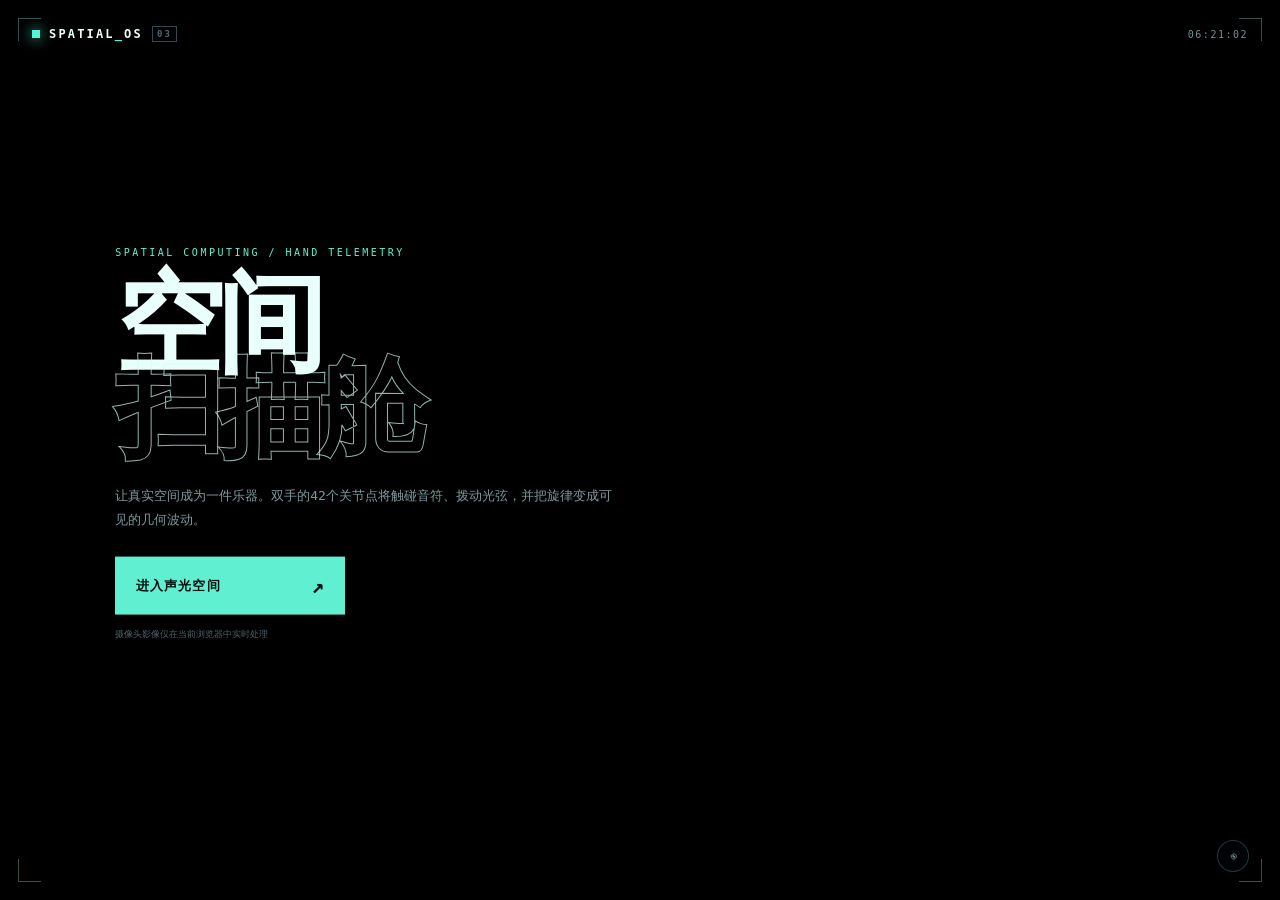
==== commit 0bebb1ef: "Add files via upload" ====
--- a/index.html
+++ b/index.html
@@ -44,7 +44,7 @@
     overlayColor = mix(defaultColor, overlayColor, overlayColor.a);
     gl_FragColor = mix(defaultColor, overlayColor, confidence);
   }
- `}J(){var e=this.h;e.activeTexture(e.TEXTURE1),this.u=gl(this,e),e.activeTexture(e.TEXTURE2),this.v=gl(this,e)}o(){super.o();var e=this.h;this.M=ul(e.getUniformLocation(this.i,`defaultTexture`),`Uniform location`),this.P=ul(e.getUniformLocation(this.i,`overlayTexture`),`Uniform location`),this.K=ul(e.getUniformLocation(this.i,`maskTexture`),`Uniform location`)}l(){super.l();var e=this.h;e.uniform1i(this.K,0),e.uniform1i(this.M,1),e.uniform1i(this.P,2)}close(){this.u&&this.h.deleteTexture(this.u),this.v&&this.h.deleteTexture(this.v),super.close()}};function Sl(e,t){switch(t){case 0:return e.h.find(e=>e instanceof Uint8Array);case 1:return e.h.find(e=>e instanceof Float32Array);case 2:return e.h.find(e=>typeof WebGLTexture<`u`&&e instanceof WebGLTexture);default:throw Error(`Type is not supported: ${t}`)}}function Cl(e){var t=Sl(e,1);if(!t){if(t=Sl(e,0))t=new Float32Array(t).map(e=>e/255);else{t=new Float32Array(e.width*e.height);let r=Tl(e);var n=Dl(e);if(_l(n,r,wl(e)),`iPad Simulator;iPhone Simulator;iPod Simulator;iPad;iPhone;iPod`.split(`;`).includes(navigator.platform)||navigator.userAgent.includes(`Mac`)&&`document`in self&&`ontouchend`in self.document){n=new Float32Array(e.width*e.height*4),r.readPixels(0,0,e.width,e.height,r.RGBA,r.FLOAT,n);for(let e=0,r=0;e<t.length;++e,r+=4)t[e]=n[r]}else r.readPixels(0,0,e.width,e.height,r.RED,r.FLOAT,t)}e.h.push(t)}return t}function wl(e){var t=Sl(e,2);if(!t){let n=Tl(e);t=Ol(e);let r=Cl(e),i=El(e);n.texImage2D(n.TEXTURE_2D,0,i,e.width,e.height,0,n.RED,n.FLOAT,r),kl(e)}return t}function Tl(e){if(!e.canvas)throw Error(`Conversion to different image formats require that a canvas is passed when initializing the image.`);return e.i||=ul(e.canvas.getContext(`webgl2`),`You cannot use a canvas that is already bound to a different type of rendering context.`),e.i}function El(e){if(e=Tl(e),!Al){if(e.getExtension(`EXT_color_buffer_float`)&&e.getExtension(`OES_texture_float_linear`)&&e.getExtension(`EXT_float_blend`))Al=e.R32F;else{if(!e.getExtension(`EXT_color_buffer_half_float`))throw Error(`GPU does not fully support 4-channel float32 or float16 formats`);Al=e.R16F}}return Al}function Dl(e){return e.l||=new yl,e.l}function Ol(e){var t=Tl(e);t.viewport(0,0,e.width,e.height),t.activeTexture(t.TEXTURE0);var n=Sl(e,2);return n||(n=gl(Dl(e),t,e.o?t.LINEAR:t.NEAREST),e.h.push(n),e.u=!0),t.bindTexture(t.TEXTURE_2D,n),n}function kl(e){e.i.bindTexture(e.i.TEXTURE_2D,null)}var Al,K=class{constructor(e,t,n,r,i,a,o){this.h=e,this.o=t,this.u=n,this.canvas=r,this.l=i,this.width=a,this.height=o,this.u&&--jl===0&&console.error(`You seem to be creating MPMask instances without invoking .close(). This leaks resources.`)}Ua(){return!!Sl(this,0)}ua(){return!!Sl(this,1)}X(){return!!Sl(this,2)}ta(){return(t=Sl(e=this,0))||(t=Cl(e),t=new Uint8Array(t.map(e=>Math.round(255*e))),e.h.push(t)),t;var e,t}sa(){return Cl(this)}T(){return wl(this)}clone(){var e=[];for(let t of this.h){let n;if(t instanceof Uint8Array)n=new Uint8Array(t);else if(t instanceof Float32Array)n=new Float32Array(t);else{if(!(t instanceof WebGLTexture))throw Error(`Type is not supported: ${t}`);{let e=Tl(this),t=Dl(this);e.activeTexture(e.TEXTURE1),n=gl(t,e,this.o?e.LINEAR:e.NEAREST),e.bindTexture(e.TEXTURE_2D,n);let r=El(this);e.texImage2D(e.TEXTURE_2D,0,r,this.width,this.height,0,e.RED,e.FLOAT,null),e.bindTexture(e.TEXTURE_2D,null),_l(t,e,n),hl(t,e,!1,()=>{Ol(this),e.clearColor(0,0,0,0),e.clear(e.COLOR_BUFFER_BIT),e.drawArrays(e.TRIANGLE_FAN,0,4),kl(this)}),vl(t),kl(this)}}e.push(n)}return new K(e,this.o,this.X(),this.canvas,this.l,this.width,this.height)}close(){this.u&&Tl(this).deleteTexture(Sl(this,2)),jl=-1}};K.prototype.close=K.prototype.close,K.prototype.clone=K.prototype.clone,K.prototype.getAsWebGLTexture=K.prototype.T,K.prototype.getAsFloat32Array=K.prototype.sa,K.prototype.getAsUint8Array=K.prototype.ta,K.prototype.hasWebGLTexture=K.prototype.X,K.prototype.hasFloat32Array=K.prototype.ua,K.prototype.hasUint8Array=K.prototype.Ua;var jl=250,Ml={color:`white`,lineWidth:4,radius:6};function Nl(e){return{...Ml,fillColor:(e||={}).color,...e}}function Pl(e,t){return e instanceof Function?e(t):e}function Fl(e,t,n){return Math.max(Math.min(t,n),Math.min(Math.max(t,n),e))}function Il(e){if(!e.l)throw Error(`CPU rendering requested but CanvasRenderingContext2D not provided.`);return e.l}function Ll(e){if(!e.u)throw Error(`GPU rendering requested but WebGL2RenderingContext not provided.`);return e.u}function Rl(e,t,n){if(t.X())n(t.T());else{let r=t.ua()?t.sa():t.ta();e.o=e.o??new yl;let i=Ll(e);n((e=new K([r],t.o,!1,i.canvas,e.o,t.width,t.height)).T()),e.close()}}function zl(e,t,n,r){var i=function(e){return e.h||=new bl,e.h}(e),a=Ll(e),o=Array.isArray(n)?new ImageData(new Uint8ClampedArray(n),1,1):n;hl(i,a,!0,()=>{(function(e,t,n,r){var i=e.h;if(i.activeTexture(i.TEXTURE0),i.bindTexture(i.TEXTURE_2D,t),i.activeTexture(i.TEXTURE1),i.bindTexture(i.TEXTURE_2D,e.v),i.texImage2D(i.TEXTURE_2D,0,i.RGBA,i.RGBA,i.UNSIGNED_BYTE,n),e.K&&function(e,t){if(e!==t)return!1;e=e.entries(),t=t.entries();for(let[n,r]of e){e=n;let i=r,a=t.next();if(a.done)return!1;let[o,s]=a.value;if(e!==o||i[0]!==s[0]||i[1]!==s[1]||i[2]!==s[2]||i[3]!==s[3])return!1}return!!t.next().done}(e.K,r))i.activeTexture(i.TEXTURE2),i.bindTexture(i.TEXTURE_2D,e.u);else{e.K=r;let t=Array(1024).fill(0);r.forEach((e,n)=>{if(e.length!==4)throw Error(`Color at index ${n} is not a four-channel value.`);t[4*n]=e[0],t[4*n+1]=e[1],t[4*n+2]=e[2],t[4*n+3]=e[3]}),i.activeTexture(i.TEXTURE2),i.bindTexture(i.TEXTURE_2D,e.u),i.texImage2D(i.TEXTURE_2D,0,i.RGBA,256,1,0,i.RGBA,i.UNSIGNED_BYTE,new Uint8Array(t))}})(i,t,o,r),a.clearColor(0,0,0,0),a.clear(a.COLOR_BUFFER_BIT),a.drawArrays(a.TRIANGLE_FAN,0,4);var e=i.h;e.activeTexture(e.TEXTURE0),e.bindTexture(e.TEXTURE_2D,null),e.activeTexture(e.TEXTURE1),e.bindTexture(e.TEXTURE_2D,null),e.activeTexture(e.TEXTURE2),e.bindTexture(e.TEXTURE_2D,null)})}function Bl(e,t,n,r){var i=Ll(e),a=function(e){return e.i||=new xl,e.i}(e),o=Array.isArray(n)?new ImageData(new Uint8ClampedArray(n),1,1):n,s=Array.isArray(r)?new ImageData(new Uint8ClampedArray(r),1,1):r;hl(a,i,!0,()=>{var e=a.h;e.activeTexture(e.TEXTURE0),e.bindTexture(e.TEXTURE_2D,t),e.activeTexture(e.TEXTURE1),e.bindTexture(e.TEXTURE_2D,a.u),e.texImage2D(e.TEXTURE_2D,0,e.RGBA,e.RGBA,e.UNSIGNED_BYTE,o),e.activeTexture(e.TEXTURE2),e.bindTexture(e.TEXTURE_2D,a.v),e.texImage2D(e.TEXTURE_2D,0,e.RGBA,e.RGBA,e.UNSIGNED_BYTE,s),i.clearColor(0,0,0,0),i.clear(i.COLOR_BUFFER_BIT),i.drawArrays(i.TRIANGLE_FAN,0,4),i.bindTexture(i.TEXTURE_2D,null),(e=a.h).activeTexture(e.TEXTURE0),e.bindTexture(e.TEXTURE_2D,null),e.activeTexture(e.TEXTURE1),e.bindTexture(e.TEXTURE_2D,null),e.activeTexture(e.TEXTURE2),e.bindTexture(e.TEXTURE_2D,null)})}var Vl=class{constructor(e,t){typeof CanvasRenderingContext2D<`u`&&e instanceof CanvasRenderingContext2D||e instanceof OffscreenCanvasRenderingContext2D?(this.l=e,this.u=t):this.u=e}Ma(e,t){if(e){var n=Il(this);t=Nl(t),n.save();var r=n.canvas,i=0;for(let a of e)n.fillStyle=Pl(t.fillColor,{index:i,from:a}),n.strokeStyle=Pl(t.color,{index:i,from:a}),n.lineWidth=Pl(t.lineWidth,{index:i,from:a}),(e=new Path2D).arc(a.x*r.width,a.y*r.height,Pl(t.radius,{index:i,from:a}),0,2*Math.PI),n.fill(e),n.stroke(e),++i;n.restore()}}La(e,t,n){if(e&&t){var r=Il(this);n=Nl(n),r.save();var i=r.canvas,a=0;for(let o of t){r.beginPath(),t=e[o.start];let s=e[o.end];t&&s&&(r.strokeStyle=Pl(n.color,{index:a,from:t,to:s}),r.lineWidth=Pl(n.lineWidth,{index:a,from:t,to:s}),r.moveTo(t.x*i.width,t.y*i.height),r.lineTo(s.x*i.width,s.y*i.height)),++a,r.stroke()}r.restore()}}Ia(e,t){var n=Il(this);t=Nl(t),n.save(),n.beginPath(),n.lineWidth=Pl(t.lineWidth,{}),n.strokeStyle=Pl(t.color,{}),n.fillStyle=Pl(t.fillColor,{}),n.moveTo(e.originX,e.originY),n.lineTo(e.originX+e.width,e.originY),n.lineTo(e.originX+e.width,e.originY+e.height),n.lineTo(e.originX,e.originY+e.height),n.lineTo(e.originX,e.originY),n.stroke(),n.fill(),n.restore()}Ja(e,t,n=[0,0,0,255]){this.l?function(e,t,n,r){var i=Ll(e);Rl(e,t,t=>{zl(e,t,n,r),(t=Il(e)).drawImage(i.canvas,0,0,t.canvas.width,t.canvas.height)})}(this,e,n,t):zl(this,e.T(),n,t)}Ka(e,t,n){this.l?function(e,t,n,r){var i=Ll(e);Rl(e,t,t=>{Bl(e,t,n,r),(t=Il(e)).drawImage(i.canvas,0,0,t.canvas.width,t.canvas.height)})}(this,e,t,n):Bl(this,e.T(),t,n)}close(){this.h?.close(),this.h=void 0,this.i?.close(),this.i=void 0,this.o?.close(),this.o=void 0}};function Hl(e,t){switch(t){case 0:return e.h.find(e=>e instanceof ImageData);case 1:return e.h.find(e=>typeof ImageBitmap<`u`&&e instanceof ImageBitmap);case 2:return e.h.find(e=>typeof WebGLTexture<`u`&&e instanceof WebGLTexture);default:throw Error(`Type is not supported: ${t}`)}}function Ul(e){var t=Hl(e,0);if(!t){t=Gl(e);let n=Kl(e),r=new Uint8Array(e.width*e.height*4);_l(n,t,Wl(e)),t.readPixels(0,0,e.width,e.height,t.RGBA,t.UNSIGNED_BYTE,r),vl(n),t=new ImageData(new Uint8ClampedArray(r.buffer),e.width,e.height),e.h.push(t)}return t}function Wl(e){var t=Hl(e,2);if(!t){let n=Gl(e);t=ql(e);let r=Hl(e,1)||Ul(e);n.texImage2D(n.TEXTURE_2D,0,n.RGBA,n.RGBA,n.UNSIGNED_BYTE,r),Jl(e)}return t}function Gl(e){if(!e.canvas)throw Error(`Conversion to different image formats require that a canvas is passed when initializing the image.`);return e.i||=ul(e.canvas.getContext(`webgl2`),`You cannot use a canvas that is already bound to a different type of rendering context.`),e.i}function Kl(e){return e.l||=new yl,e.l}function ql(e){var t=Gl(e);t.viewport(0,0,e.width,e.height),t.activeTexture(t.TEXTURE0);var n=Hl(e,2);return n||(n=gl(Kl(e),t),e.h.push(n),e.o=!0),t.bindTexture(t.TEXTURE_2D,n),n}function Jl(e){e.i.bindTexture(e.i.TEXTURE_2D,null)}function Yl(e){var t=Gl(e);return hl(Kl(e),t,!0,()=>function(e,t){var n=e.canvas;if(n.width===e.width&&n.height===e.height)return t();var r=n.width,i=n.height;return n.width=e.width,n.height=e.height,e=t(),n.width=r,n.height=i,e}(e,()=>{if(t.bindFramebuffer(t.FRAMEBUFFER,null),t.clearColor(0,0,0,0),t.clear(t.COLOR_BUFFER_BIT),t.drawArrays(t.TRIANGLE_FAN,0,4),!(e.canvas instanceof OffscreenCanvas))throw Error(`Conversion to ImageBitmap requires that the MediaPipe Tasks is initialized with an OffscreenCanvas`);return e.canvas.transferToImageBitmap()}))}Vl.prototype.close=Vl.prototype.close,Vl.prototype.drawConfidenceMask=Vl.prototype.Ka,Vl.prototype.drawCategoryMask=Vl.prototype.Ja,Vl.prototype.drawBoundingBox=Vl.prototype.Ia,Vl.prototype.drawConnectors=Vl.prototype.La,Vl.prototype.drawLandmarks=Vl.prototype.Ma,Vl.lerp=function(e,t,n,r,i){return Fl(r*(1-(e-t)/(n-t))+i*(1-(n-e)/(n-t)),r,i)},Vl.clamp=Fl;var Xl=class{constructor(e,t,n,r,i,a,o){this.h=e,this.u=t,this.o=n,this.canvas=r,this.l=i,this.width=a,this.height=o,(this.u||this.o)&&--Zl===0&&console.error(`You seem to be creating MPImage instances without invoking .close(). This leaks resources.`)}Ta(){return!!Hl(this,0)}va(){return!!Hl(this,1)}X(){return!!Hl(this,2)}Qa(){return Ul(this)}Pa(){var e=Hl(this,1);return e||(Wl(this),ql(this),e=Yl(this),Jl(this),this.h.push(e),this.u=!0),e}T(){return Wl(this)}clone(){var e=[];for(let t of this.h){let n;if(t instanceof ImageData)n=new ImageData(t.data,this.width,this.height);else if(t instanceof WebGLTexture){let e=Gl(this),t=Kl(this);e.activeTexture(e.TEXTURE1),n=gl(t,e),e.bindTexture(e.TEXTURE_2D,n),e.texImage2D(e.TEXTURE_2D,0,e.RGBA,this.width,this.height,0,e.RGBA,e.UNSIGNED_BYTE,null),e.bindTexture(e.TEXTURE_2D,null),_l(t,e,n),hl(t,e,!1,()=>{ql(this),e.clearColor(0,0,0,0),e.clear(e.COLOR_BUFFER_BIT),e.drawArrays(e.TRIANGLE_FAN,0,4),Jl(this)}),vl(t),Jl(this)}else{if(!(t instanceof ImageBitmap))throw Error(`Type is not supported: ${t}`);Wl(this),ql(this),n=Yl(this),Jl(this)}e.push(n)}return new Xl(e,this.va(),this.X(),this.canvas,this.l,this.width,this.height)}close(){this.u&&Hl(this,1).close(),this.o&&Gl(this).deleteTexture(Hl(this,2)),Zl=-1}};Xl.prototype.close=Xl.prototype.close,Xl.prototype.clone=Xl.prototype.clone,Xl.prototype.getAsWebGLTexture=Xl.prototype.T,Xl.prototype.getAsImageBitmap=Xl.prototype.Pa,Xl.prototype.getAsImageData=Xl.prototype.Qa,Xl.prototype.hasWebGLTexture=Xl.prototype.X,Xl.prototype.hasImageBitmap=Xl.prototype.va,Xl.prototype.hasImageData=Xl.prototype.Ta;var Zl=250;function Ql(...e){return e.map(([e,t])=>({start:e,end:t}))}var $l,eu=Qc(($l=Zc(Xc),class extends $l{get oa(){return this.j}Da(e,t,n){W(this,t,t=>{var[r,i]=Kc(this,e,t);this.oa._addBoundTextureAsImageToStream(t,r,i,n)})}ha(e,t){Jc(this,e,t),W(this,e,e=>{this.oa._attachImageListener(e)})}ia(e,t){Yc(this,e,t),W(this,e,e=>{this.oa._attachImageVectorListener(e)})}})),tu=class extends eu{};async function q(e,t,n){return nl(e,n.canvas??(Uc()?void 0:document.createElement(`canvas`)),t,n)}function nu(e,t,n,r){if(e.o&&r!==void 0){var i=S(e.baseOptions,ns,3);i?.h()||i?.l()?.h()?(++(i=e.o).h.U,i.i.set(r,performance.now())):(++(i=e.o).h.R,i.i.set(r,performance.now()))}if(e.qa){if(i=new Wo,n?.regionOfInterest){if(!e.Ca)throw Error(`This task doesn't support region-of-interest.`);let t=n.regionOfInterest;if(t.left>=t.right||t.top>=t.bottom)throw Error(`Expected RectF with left < right and top < bottom.`);if(t.left<0||t.top<0||t.right>1||t.bottom>1)throw Error(`Expected RectF values to be in [0,1].`);w(i,1,(t.left+t.right)/2),w(i,2,(t.top+t.bottom)/2),w(i,4,t.right-t.left),w(i,3,t.bottom-t.top)}else w(i,1,.5),w(i,2,.5),w(i,4,1),w(i,3,1);if(n?.rotationDegrees){if(n?.rotationDegrees%90!=0)throw Error(`Expected rotation to be a multiple of 90°.`);if(w(i,5,-Math.PI*n.rotationDegrees/180),n?.rotationDegrees%180!=0){let[e,r]=Gc(t);n=lr(i,4)*e/r,w(i,4,lr(i,3)*r/e),w(i,3,n)}}e.h.addProtoToStream(i.h(),`mediapipe.NormalizedRect`,e.qa,r)}e.h.Da(t,e.Ba,r??performance.now()),e.finishProcessing(r)}function ru(e,t,n){if(e.K)throw Error(`Task is not initialized with image mode. 'runningMode' must be set to 'IMAGE'.`);nu(e,t,n,e.J+1)}function iu(e,t,n,r){if(!e.K)throw Error(`Task is not initialized with video mode. 'runningMode' must be set to 'VIDEO'.`);nu(e,t,n,r)}function au(e,t,n,r){var i=t.data,a=t.width,o=a*(t=t.height);if((i instanceof Uint8Array||i instanceof Float32Array)&&i.length!==o)throw Error(`Unsupported channel count: `+i.length/o);return e=new K([i],n,!1,e.h.j.canvas,e.ea,a,t),r?e.clone():e}var ou=class extends ll{constructor(e,t,n,r){super(e),this.h=e,this.Ba=t,this.qa=n,this.Ca=r,this.ea=new yl,this.K=!1}l(e,t=!0,n=!1,r=!1){if(`runningMode`in e){var i=this.K=!!e.runningMode&&e.runningMode!==`IMAGE`;b(this.baseOptions,2,i==null?i:Pt(i))}if(e.canvas!==void 0&&this.h.j.canvas!==e.canvas)throw Error(`You must create a new task to reset the canvas.`);return super.l(e,t,n,r)}close(){this.ea.close(),super.close()}};ou.prototype.close=ou.prototype.close;var su=class extends ou{constructor(e,t){super(new tu(e,t),`image_in`,`norm_rect_in`,!1),this.m={detections:[]},C(e=this.i=new ss,0,1,t=new H),w(this.i,2,.5),w(this.i,3,.3)}D(){return`FaceDetector`}get baseOptions(){return S(this.i,H,1)}set baseOptions(e){C(this.i,0,1,e)}A(e){return`minDetectionConfidence`in e&&w(this.i,2,e.minDetectionConfidence??.5),`minSuppressionThreshold`in e&&w(this.i,3,e.minSuppressionThreshold??.3),this.l(e)}H(e,t){return this.m={detections:[]},ru(this,e,t),this.m}I(e,t,n){return this.m={detections:[]},iu(this,e,n,t),this.m}u(){var e=new Do;B(e,`image_in`),B(e,`norm_rect_in`),V(e,`detections`);var t=new bo;Ii(t,ls,this.i);var n=new So;gr(n,2,`mediapipe.tasks.vision.face_detector.FaceDetectorGraph`),R(n,`IMAGE:image_in`),R(n,`NORM_RECT:norm_rect_in`),z(n,`DETECTIONS:detections`),n.A(t),Eo(e,n),this.h.attachProtoVectorListener(`detections`,(e,t)=>{for(let t of e)e=Lo(t),this.m.detections.push(sc(e));G(this,t)}),this.h.attachEmptyPacketListener(`detections`,e=>{G(this,e)}),e=e.h(),this.setGraph(new Uint8Array(e),!0)}};su.prototype.detectForVideo=su.prototype.I,su.prototype.detect=su.prototype.H,su.prototype.setOptions=su.prototype.A,su.createFromModelPath=async function(e,t){return q(su,e,{baseOptions:{modelAssetPath:t}})},su.createFromModelBuffer=function(e,t){return q(su,e,{baseOptions:{modelAssetBuffer:t}})},su.createFromOptions=function(e,t){return q(su,e,t)};var cu=Ql([61,146],[146,91],[91,181],[181,84],[84,17],[17,314],[314,405],[405,321],[321,375],[375,291],[61,185],[185,40],[40,39],[39,37],[37,0],[0,267],[267,269],[269,270],[270,409],[409,291],[78,95],[95,88],[88,178],[178,87],[87,14],[14,317],[317,402],[402,318],[318,324],[324,308],[78,191],[191,80],[80,81],[81,82],[82,13],[13,312],[312,311],[311,310],[310,415],[415,308]),lu=Ql([263,249],[249,390],[390,373],[373,374],[374,380],[380,381],[381,382],[382,362],[263,466],[466,388],[388,387],[387,386],[386,385],[385,384],[384,398],[398,362]),uu=Ql([276,283],[283,282],[282,295],[295,285],[300,293],[293,334],[334,296],[296,336]),du=Ql([474,475],[475,476],[476,477],[477,474]),fu=Ql([33,7],[7,163],[163,144],[144,145],[145,153],[153,154],[154,155],[155,133],[33,246],[246,161],[161,160],[160,159],[159,158],[158,157],[157,173],[173,133]),pu=Ql([46,53],[53,52],[52,65],[65,55],[70,63],[63,105],[105,66],[66,107]),mu=Ql([469,470],[470,471],[471,472],[472,469]),hu=Ql([10,338],[338,297],[297,332],[332,284],[284,251],[251,389],[389,356],[356,454],[454,323],[323,361],[361,288],[288,397],[397,365],[365,379],[379,378],[378,400],[400,377],[377,152],[152,148],[148,176],[176,149],[149,150],[150,136],[136,172],[172,58],[58,132],[132,93],[93,234],[234,127],[127,162],[162,21],[21,54],[54,103],[103,67],[67,109],[109,10]),gu=[...cu,...lu,...uu,...fu,...pu,...hu],_u=Ql([127,34],[34,139],[139,127],[11,0],[0,37],[37,11],[232,231],[231,120],[120,232],[72,37],[37,39],[39,72],[128,121],[121,47],[47,128],[232,121],[121,128],[128,232],[104,69],[69,67],[67,104],[175,171],[171,148],[148,175],[118,50],[50,101],[101,118],[73,39],[39,40],[40,73],[9,151],[151,108],[108,9],[48,115],[115,131],[131,48],[194,204],[204,211],[211,194],[74,40],[40,185],[185,74],[80,42],[42,183],[183,80],[40,92],[92,186],[186,40],[230,229],[229,118],[118,230],[202,212],[212,214],[214,202],[83,18],[18,17],[17,83],[76,61],[61,146],[146,76],[160,29],[29,30],[30,160],[56,157],[157,173],[173,56],[106,204],[204,194],[194,106],[135,214],[214,192],[192,135],[203,165],[165,98],[98,203],[21,71],[71,68],[68,21],[51,45],[45,4],[4,51],[144,24],[24,23],[23,144],[77,146],[146,91],[91,77],[205,50],[50,187],[187,205],[201,200],[200,18],[18,201],[91,106],[106,182],[182,91],[90,91],[91,181],[181,90],[85,84],[84,17],[17,85],[206,203],[203,36],[36,206],[148,171],[171,140],[140,148],[92,40],[40,39],[39,92],[193,189],[189,244],[244,193],[159,158],[158,28],[28,159],[247,246],[246,161],[161,247],[236,3],[3,196],[196,236],[54,68],[68,104],[104,54],[193,168],[168,8],[8,193],[117,228],[228,31],[31,117],[189,193],[193,55],[55,189],[98,97],[97,99],[99,98],[126,47],[47,100],[100,126],[166,79],[79,218],[218,166],[155,154],[154,26],[26,155],[209,49],[49,131],[131,209],[135,136],[136,150],[150,135],[47,126],[126,217],[217,47],[223,52],[52,53],[53,223],[45,51],[51,134],[134,45],[211,170],[170,140],[140,211],[67,69],[69,108],[108,67],[43,106],[106,91],[91,43],[230,119],[119,120],[120,230],[226,130],[130,247],[247,226],[63,53],[53,52],[52,63],[238,20],[20,242],[242,238],[46,70],[70,156],[156,46],[78,62],[62,96],[96,78],[46,53],[53,63],[63,46],[143,34],[34,227],[227,143],[123,117],[117,111],[111,123],[44,125],[125,19],[19,44],[236,134],[134,51],[51,236],[216,206],[206,205],[205,216],[154,153],[153,22],[22,154],[39,37],[37,167],[167,39],[200,201],[201,208],[208,200],[36,142],[142,100],[100,36],[57,212],[212,202],[202,57],[20,60],[60,99],[99,20],[28,158],[158,157],[157,28],[35,226],[226,113],[113,35],[160,159],[159,27],[27,160],[204,202],[202,210],[210,204],[113,225],[225,46],[46,113],[43,202],[202,204],[204,43],[62,76],[76,77],[77,62],[137,123],[123,116],[116,137],[41,38],[38,72],[72,41],[203,129],[129,142],[142,203],[64,98],[98,240],[240,64],[49,102],[102,64],[64,49],[41,73],[73,74],[74,41],[212,216],[216,207],[207,212],[42,74],[74,184],[184,42],[169,170],[170,211],[211,169],[170,149],[149,176],[176,170],[105,66],[66,69],[69,105],[122,6],[6,168],[168,122],[123,147],[147,187],[187,123],[96,77],[77,90],[90,96],[65,55],[55,107],[107,65],[89,90],[90,180],[180,89],[101,100],[100,120],[120,101],[63,105],[105,104],[104,63],[93,137],[137,227],[227,93],[15,86],[86,85],[85,15],[129,102],[102,49],[49,129],[14,87],[87,86],[86,14],[55,8],[8,9],[9,55],[100,47],[47,121],[121,100],[145,23],[23,22],[22,145],[88,89],[89,179],[179,88],[6,122],[122,196],[196,6],[88,95],[95,96],[96,88],[138,172],[172,136],[136,138],[215,58],[58,172],[172,215],[115,48],[48,219],[219,115],[42,80],[80,81],[81,42],[195,3],[3,51],[51,195],[43,146],[146,61],[61,43],[171,175],[175,199],[199,171],[81,82],[82,38],[38,81],[53,46],[46,225],[225,53],[144,163],[163,110],[110,144],[52,65],[65,66],[66,52],[229,228],[228,117],[117,229],[34,127],[127,234],[234,34],[107,108],[108,69],[69,107],[109,108],[108,151],[151,109],[48,64],[64,235],[235,48],[62,78],[78,191],[191,62],[129,209],[209,126],[126,129],[111,35],[35,143],[143,111],[117,123],[123,50],[50,117],[222,65],[65,52],[52,222],[19,125],[125,141],[141,19],[221,55],[55,65],[65,221],[3,195],[195,197],[197,3],[25,7],[7,33],[33,25],[220,237],[237,44],[44,220],[70,71],[71,139],[139,70],[122,193],[193,245],[245,122],[247,130],[130,33],[33,247],[71,21],[21,162],[162,71],[170,169],[169,150],[150,170],[188,174],[174,196],[196,188],[216,186],[186,92],[92,216],[2,97],[97,167],[167,2],[141,125],[125,241],[241,141],[164,167],[167,37],[37,164],[72,38],[38,12],[12,72],[38,82],[82,13],[13,38],[63,68],[68,71],[71,63],[226,35],[35,111],[111,226],[101,50],[50,205],[205,101],[206,92],[92,165],[165,206],[209,198],[198,217],[217,209],[165,167],[167,97],[97,165],[220,115],[115,218],[218,220],[133,112],[112,243],[243,133],[239,238],[238,241],[241,239],[214,135],[135,169],[169,214],[190,173],[173,133],[133,190],[171,208],[208,32],[32,171],[125,44],[44,237],[237,125],[86,87],[87,178],[178,86],[85,86],[86,179],[179,85],[84,85],[85,180],[180,84],[83,84],[84,181],[181,83],[201,83],[83,182],[182,201],[137,93],[93,132],[132,137],[76,62],[62,183],[183,76],[61,76],[76,184],[184,61],[57,61],[61,185],[185,57],[212,57],[57,186],[186,212],[214,207],[207,187],[187,214],[34,143],[143,156],[156,34],[79,239],[239,237],[237,79],[123,137],[137,177],[177,123],[44,1],[1,4],[4,44],[201,194],[194,32],[32,201],[64,102],[102,129],[129,64],[213,215],[215,138],[138,213],[59,166],[166,219],[219,59],[242,99],[99,97],[97,242],[2,94],[94,141],[141,2],[75,59],[59,235],[235,75],[24,110],[110,228],[228,24],[25,130],[130,226],[226,25],[23,24],[24,229],[229,23],[22,23],[23,230],[230,22],[26,22],[22,231],[231,26],[112,26],[26,232],[232,112],[189,190],[190,243],[243,189],[221,56],[56,190],[190,221],[28,56],[56,221],[221,28],[27,28],[28,222],[222,27],[29,27],[27,223],[223,29],[30,29],[29,224],[224,30],[247,30],[30,225],[225,247],[238,79],[79,20],[20,238],[166,59],[59,75],[75,166],[60,75],[75,240],[240,60],[147,177],[177,215],[215,147],[20,79],[79,166],[166,20],[187,147],[147,213],[213,187],[112,233],[233,244],[244,112],[233,128],[128,245],[245,233],[128,114],[114,188],[188,128],[114,217],[217,174],[174,114],[131,115],[115,220],[220,131],[217,198],[198,236],[236,217],[198,131],[131,134],[134,198],[177,132],[132,58],[58,177],[143,35],[35,124],[124,143],[110,163],[163,7],[7,110],[228,110],[110,25],[25,228],[356,389],[389,368],[368,356],[11,302],[302,267],[267,11],[452,350],[350,349],[349,452],[302,303],[303,269],[269,302],[357,343],[343,277],[277,357],[452,453],[453,357],[357,452],[333,332],[332,297],[297,333],[175,152],[152,377],[377,175],[347,348],[348,330],[330,347],[303,304],[304,270],[270,303],[9,336],[336,337],[337,9],[278,279],[279,360],[360,278],[418,262],[262,431],[431,418],[304,408],[408,409],[409,304],[310,415],[415,407],[407,310],[270,409],[409,410],[410,270],[450,348],[348,347],[347,450],[422,430],[430,434],[434,422],[313,314],[314,17],[17,313],[306,307],[307,375],[375,306],[387,388],[388,260],[260,387],[286,414],[414,398],[398,286],[335,406],[406,418],[418,335],[364,367],[367,416],[416,364],[423,358],[358,327],[327,423],[251,284],[284,298],[298,251],[281,5],[5,4],[4,281],[373,374],[374,253],[253,373],[307,320],[320,321],[321,307],[425,427],[427,411],[411,425],[421,313],[313,18],[18,421],[321,405],[405,406],[406,321],[320,404],[404,405],[405,320],[315,16],[16,17],[17,315],[426,425],[425,266],[266,426],[377,400],[400,369],[369,377],[322,391],[391,269],[269,322],[417,465],[465,464],[464,417],[386,257],[257,258],[258,386],[466,260],[260,388],[388,466],[456,399],[399,419],[419,456],[284,332],[332,333],[333,284],[417,285],[285,8],[8,417],[346,340],[340,261],[261,346],[413,441],[441,285],[285,413],[327,460],[460,328],[328,327],[355,371],[371,329],[329,355],[392,439],[439,438],[438,392],[382,341],[341,256],[256,382],[429,420],[420,360],[360,429],[364,394],[394,379],[379,364],[277,343],[343,437],[437,277],[443,444],[444,283],[283,443],[275,440],[440,363],[363,275],[431,262],[262,369],[369,431],[297,338],[338,337],[337,297],[273,375],[375,321],[321,273],[450,451],[451,349],[349,450],[446,342],[342,467],[467,446],[293,334],[334,282],[282,293],[458,461],[461,462],[462,458],[276,353],[353,383],[383,276],[308,324],[324,325],[325,308],[276,300],[300,293],[293,276],[372,345],[345,447],[447,372],[352,345],[345,340],[340,352],[274,1],[1,19],[19,274],[456,248],[248,281],[281,456],[436,427],[427,425],[425,436],[381,256],[256,252],[252,381],[269,391],[391,393],[393,269],[200,199],[199,428],[428,200],[266,330],[330,329],[329,266],[287,273],[273,422],[422,287],[250,462],[462,328],[328,250],[258,286],[286,384],[384,258],[265,353],[353,342],[342,265],[387,259],[259,257],[257,387],[424,431],[431,430],[430,424],[342,353],[353,276],[276,342],[273,335],[335,424],[424,273],[292,325],[325,307],[307,292],[366,447],[447,345],[345,366],[271,303],[303,302],[302,271],[423,266],[266,371],[371,423],[294,455],[455,460],[460,294],[279,278],[278,294],[294,279],[271,272],[272,304],[304,271],[432,434],[434,427],[427,432],[272,407],[407,408],[408,272],[394,430],[430,431],[431,394],[395,369],[369,400],[400,395],[334,333],[333,299],[299,334],[351,417],[417,168],[168,351],[352,280],[280,411],[411,352],[325,319],[319,320],[320,325],[295,296],[296,336],[336,295],[319,403],[403,404],[404,319],[330,348],[348,349],[349,330],[293,298],[298,333],[333,293],[323,454],[454,447],[447,323],[15,16],[16,315],[315,15],[358,429],[429,279],[279,358],[14,15],[15,316],[316,14],[285,336],[336,9],[9,285],[329,349],[349,350],[350,329],[374,380],[380,252],[252,374],[318,402],[402,403],[403,318],[6,197],[197,419],[419,6],[318,319],[319,325],[325,318],[367,364],[364,365],[365,367],[435,367],[367,397],[397,435],[344,438],[438,439],[439,344],[272,271],[271,311],[311,272],[195,5],[5,281],[281,195],[273,287],[287,291],[291,273],[396,428],[428,199],[199,396],[311,271],[271,268],[268,311],[283,444],[444,445],[445,283],[373,254],[254,339],[339,373],[282,334],[334,296],[296,282],[449,347],[347,346],[346,449],[264,447],[447,454],[454,264],[336,296],[296,299],[299,336],[338,10],[10,151],[151,338],[278,439],[439,455],[455,278],[292,407],[407,415],[415,292],[358,371],[371,355],[355,358],[340,345],[345,372],[372,340],[346,347],[347,280],[280,346],[442,443],[443,282],[282,442],[19,94],[94,370],[370,19],[441,442],[442,295],[295,441],[248,419],[419,197],[197,248],[263,255],[255,359],[359,263],[440,275],[275,274],[274,440],[300,383],[383,368],[368,300],[351,412],[412,465],[465,351],[263,467],[467,466],[466,263],[301,368],[368,389],[389,301],[395,378],[378,379],[379,395],[412,351],[351,419],[419,412],[436,426],[426,322],[322,436],[2,164],[164,393],[393,2],[370,462],[462,461],[461,370],[164,0],[0,267],[267,164],[302,11],[11,12],[12,302],[268,12],[12,13],[13,268],[293,300],[300,301],[301,293],[446,261],[261,340],[340,446],[330,266],[266,425],[425,330],[426,423],[423,391],[391,426],[429,355],[355,437],[437,429],[391,327],[327,326],[326,391],[440,457],[457,438],[438,440],[341,382],[382,362],[362,341],[459,457],[457,461],[461,459],[434,430],[430,394],[394,434],[414,463],[463,362],[362,414],[396,369],[369,262],[262,396],[354,461],[461,457],[457,354],[316,403],[403,402],[402,316],[315,404],[404,403],[403,315],[314,405],[405,404],[404,314],[313,406],[406,405],[405,313],[421,418],[418,406],[406,421],[366,401],[401,361],[361,366],[306,408],[408,407],[407,306],[291,409],[409,408],[408,291],[287,410],[410,409],[409,287],[432,436],[436,410],[410,432],[434,416],[416,411],[411,434],[264,368],[368,383],[383,264],[309,438],[438,457],[457,309],[352,376],[376,401],[401,352],[274,275],[275,4],[4,274],[421,428],[428,262],[262,421],[294,327],[327,358],[358,294],[433,416],[416,367],[367,433],[289,455],[455,439],[439,289],[462,370],[370,326],[326,462],[2,326],[326,370],[370,2],[305,460],[460,455],[455,305],[254,449],[449,448],[448,254],[255,261],[261,446],[446,255],[253,450],[450,449],[449,253],[252,451],[451,450],[450,252],[256,452],[452,451],[451,256],[341,453],[453,452],[452,341],[413,464],[464,463],[463,413],[441,413],[413,414],[414,441],[258,442],[442,441],[441,258],[257,443],[443,442],[442,257],[259,444],[444,443],[443,259],[260,445],[445,444],[444,260],[467,342],[342,445],[445,467],[459,458],[458,250],[250,459],[289,392],[392,290],[290,289],[290,328],[328,460],[460,290],[376,433],[433,435],[435,376],[250,290],[290,392],[392,250],[411,416],[416,433],[433,411],[341,463],[463,464],[464,341],[453,464],[464,465],[465,453],[357,465],[465,412],[412,357],[343,412],[412,399],[399,343],[360,363],[363,440],[440,360],[437,399],[399,456],[456,437],[420,456],[456,363],[363,420],[401,435],[435,288],[288,401],[372,383],[383,353],[353,372],[339,255],[255,249],[249,339],[448,261],[261,255],[255,448],[133,243],[243,190],[190,133],[133,155],[155,112],[112,133],[33,246],[246,247],[247,33],[33,130],[130,25],[25,33],[398,384],[384,286],[286,398],[362,398],[398,414],[414,362],[362,463],[463,341],[341,362],[263,359],[359,467],[467,263],[263,249],[249,255],[255,263],[466,467],[467,260],[260,466],[75,60],[60,166],[166,75],[238,239],[239,79],[79,238],[162,127],[127,139],[139,162],[72,11],[11,37],[37,72],[121,232],[232,120],[120,121],[73,72],[72,39],[39,73],[114,128],[128,47],[47,114],[233,232],[232,128],[128,233],[103,104],[104,67],[67,103],[152,175],[175,148],[148,152],[119,118],[118,101],[101,119],[74,73],[73,40],[40,74],[107,9],[9,108],[108,107],[49,48],[48,131],[131,49],[32,194],[194,211],[211,32],[184,74],[74,185],[185,184],[191,80],[80,183],[183,191],[185,40],[40,186],[186,185],[119,230],[230,118],[118,119],[210,202],[202,214],[214,210],[84,83],[83,17],[17,84],[77,76],[76,146],[146,77],[161,160],[160,30],[30,161],[190,56],[56,173],[173,190],[182,106],[106,194],[194,182],[138,135],[135,192],[192,138],[129,203],[203,98],[98,129],[54,21],[21,68],[68,54],[5,51],[51,4],[4,5],[145,144],[144,23],[23,145],[90,77],[77,91],[91,90],[207,205],[205,187],[187,207],[83,201],[201,18],[18,83],[181,91],[91,182],[182,181],[180,90],[90,181],[181,180],[16,85],[85,17],[17,16],[205,206],[206,36],[36,205],[176,148],[148,140],[140,176],[165,92],[92,39],[39,165],[245,193],[193,244],[244,245],[27,159],[159,28],[28,27],[30,247],[247,161],[161,30],[174,236],[236,196],[196,174],[103,54],[54,104],[104,103],[55,193],[193,8],[8,55],[111,117],[117,31],[31,111],[221,189],[189,55],[55,221],[240,98],[98,99],[99,240],[142,126],[126,100],[100,142],[219,166],[166,218],[218,219],[112,155],[155,26],[26,112],[198,209],[209,131],[131,198],[169,135],[135,150],[150,169],[114,47],[47,217],[217,114],[224,223],[223,53],[53,224],[220,45],[45,134],[134,220],[32,211],[211,140],[140,32],[109,67],[67,108],[108,109],[146,43],[43,91],[91,146],[231,230],[230,120],[120,231],[113,226],[226,247],[247,113],[105,63],[63,52],[52,105],[241,238],[238,242],[242,241],[124,46],[46,156],[156,124],[95,78],[78,96],[96,95],[70,46],[46,63],[63,70],[116,143],[143,227],[227,116],[116,123],[123,111],[111,116],[1,44],[44,19],[19,1],[3,236],[236,51],[51,3],[207,216],[216,205],[205,207],[26,154],[154,22],[22,26],[165,39],[39,167],[167,165],[199,200],[200,208],[208,199],[101,36],[36,100],[100,101],[43,57],[57,202],[202,43],[242,20],[20,99],[99,242],[56,28],[28,157],[157,56],[124,35],[35,113],[113,124],[29,160],[160,27],[27,29],[211,204],[204,210],[210,211],[124,113],[113,46],[46,124],[106,43],[43,204],[204,106],[96,62],[62,77],[77,96],[227,137],[137,116],[116,227],[73,41],[41,72],[72,73],[36,203],[203,142],[142,36],[235,64],[64,240],[240,235],[48,49],[49,64],[64,48],[42,41],[41,74],[74,42],[214,212],[212,207],[207,214],[183,42],[42,184],[184,183],[210,169],[169,211],[211,210],[140,170],[170,176],[176,140],[104,105],[105,69],[69,104],[193,122],[122,168],[168,193],[50,123],[123,187],[187,50],[89,96],[96,90],[90,89],[66,65],[65,107],[107,66],[179,89],[89,180],[180,179],[119,101],[101,120],[120,119],[68,63],[63,104],[104,68],[234,93],[93,227],[227,234],[16,15],[15,85],[85,16],[209,129],[129,49],[49,209],[15,14],[14,86],[86,15],[107,55],[55,9],[9,107],[120,100],[100,121],[121,120],[153,145],[145,22],[22,153],[178,88],[88,179],[179,178],[197,6],[6,196],[196,197],[89,88],[88,96],[96,89],[135,138],[138,136],[136,135],[138,215],[215,172],[172,138],[218,115],[115,219],[219,218],[41,42],[42,81],[81,41],[5,195],[195,51],[51,5],[57,43],[43,61],[61,57],[208,171],[171,199],[199,208],[41,81],[81,38],[38,41],[224,53],[53,225],[225,224],[24,144],[144,110],[110,24],[105,52],[52,66],[66,105],[118,229],[229,117],[117,118],[227,34],[34,234],[234,227],[66,107],[107,69],[69,66],[10,109],[109,151],[151,10],[219,48],[48,235],[235,219],[183,62],[62,191],[191,183],[142,129],[129,126],[126,142],[116,111],[111,143],[143,116],[118,117],[117,50],[50,118],[223,222],[222,52],[52,223],[94,19],[19,141],[141,94],[222,221],[221,65],[65,222],[196,3],[3,197],[197,196],[45,220],[220,44],[44,45],[156,70],[70,139],[139,156],[188,122],[122,245],[245,188],[139,71],[71,162],[162,139],[149,170],[170,150],[150,149],[122,188],[188,196],[196,122],[206,216],[216,92],[92,206],[164,2],[2,167],[167,164],[242,141],[141,241],[241,242],[0,164],[164,37],[37,0],[11,72],[72,12],[12,11],[12,38],[38,13],[13,12],[70,63],[63,71],[71,70],[31,226],[226,111],[111,31],[36,101],[101,205],[205,36],[203,206],[206,165],[165,203],[126,209],[209,217],[217,126],[98,165],[165,97],[97,98],[237,220],[220,218],[218,237],[237,239],[239,241],[241,237],[210,214],[214,169],[169,210],[140,171],[171,32],[32,140],[241,125],[125,237],[237,241],[179,86],[86,178],[178,179],[180,85],[85,179],[179,180],[181,84],[84,180],[180,181],[182,83],[83,181],[181,182],[194,201],[201,182],[182,194],[177,137],[137,132],[132,177],[184,76],[76,183],[183,184],[185,61],[61,184],[184,185],[186,57],[57,185],[185,186],[216,212],[212,186],[186,216],[192,214],[214,187],[187,192],[139,34],[34,156],[156,139],[218,79],[79,237],[237,218],[147,123],[123,177],[177,147],[45,44],[44,4],[4,45],[208,201],[201,32],[32,208],[98,64],[64,129],[129,98],[192,213],[213,138],[138,192],[235,59],[59,219],[219,235],[141,242],[242,97],[97,141],[97,2],[2,141],[141,97],[240,75],[75,235],[235,240],[229,24],[24,228],[228,229],[31,25],[25,226],[226,31],[230,23],[23,229],[229,230],[231,22],[22,230],[230,231],[232,26],[26,231],[231,232],[233,112],[112,232],[232,233],[244,189],[189,243],[243,244],[189,221],[221,190],[190,189],[222,28],[28,221],[221,222],[223,27],[27,222],[222,223],[224,29],[29,223],[223,224],[225,30],[30,224],[224,225],[113,247],[247,225],[225,113],[99,60],[60,240],[240,99],[213,147],[147,215],[215,213],[60,20],[20,166],[166,60],[192,187],[187,213],[213,192],[243,112],[112,244],[244,243],[244,233],[233,245],[245,244],[245,128],[128,188],[188,245],[188,114],[114,174],[174,188],[134,131],[131,220],[220,134],[174,217],[217,236],[236,174],[236,198],[198,134],[134,236],[215,177],[177,58],[58,215],[156,143],[143,124],[124,156],[25,110],[110,7],[7,25],[31,228],[228,25],[25,31],[264,356],[356,368],[368,264],[0,11],[11,267],[267,0],[451,452],[452,349],[349,451],[267,302],[302,269],[269,267],[350,357],[357,277],[277,350],[350,452],[452,357],[357,350],[299,333],[333,297],[297,299],[396,175],[175,377],[377,396],[280,347],[347,330],[330,280],[269,303],[303,270],[270,269],[151,9],[9,337],[337,151],[344,278],[278,360],[360,344],[424,418],[418,431],[431,424],[270,304],[304,409],[409,270],[272,310],[310,407],[407,272],[322,270],[270,410],[410,322],[449,450],[450,347],[347,449],[432,422],[422,434],[434,432],[18,313],[313,17],[17,18],[291,306],[306,375],[375,291],[259,387],[387,260],[260,259],[424,335],[335,418],[418,424],[434,364],[364,416],[416,434],[391,423],[423,327],[327,391],[301,251],[251,298],[298,301],[275,281],[281,4],[4,275],[254,373],[373,253],[253,254],[375,307],[307,321],[321,375],[280,425],[425,411],[411,280],[200,421],[421,18],[18,200],[335,321],[321,406],[406,335],[321,320],[320,405],[405,321],[314,315],[315,17],[17,314],[423,426],[426,266],[266,423],[396,377],[377,369],[369,396],[270,322],[322,269],[269,270],[413,417],[417,464],[464,413],[385,386],[386,258],[258,385],[248,456],[456,419],[419,248],[298,284],[284,333],[333,298],[168,417],[417,8],[8,168],[448,346],[346,261],[261,448],[417,413],[413,285],[285,417],[326,327],[327,328],[328,326],[277,355],[355,329],[329,277],[309,392],[392,438],[438,309],[381,382],[382,256],[256,381],[279,429],[429,360],[360,279],[365,364],[364,379],[379,365],[355,277],[277,437],[437,355],[282,443],[443,283],[283,282],[281,275],[275,363],[363,281],[395,431],[431,369],[369,395],[299,297],[297,337],[337,299],[335,273],[273,321],[321,335],[348,450],[450,349],[349,348],[359,446],[446,467],[467,359],[283,293],[293,282],[282,283],[250,458],[458,462],[462,250],[300,276],[276,383],[383,300],[292,308],[308,325],[325,292],[283,276],[276,293],[293,283],[264,372],[372,447],[447,264],[346,352],[352,340],[340,346],[354,274],[274,19],[19,354],[363,456],[456,281],[281,363],[426,436],[436,425],[425,426],[380,381],[381,252],[252,380],[267,269],[269,393],[393,267],[421,200],[200,428],[428,421],[371,266],[266,329],[329,371],[432,287],[287,422],[422,432],[290,250],[250,328],[328,290],[385,258],[258,384],[384,385],[446,265],[265,342],[342,446],[386,387],[387,257],[257,386],[422,424],[424,430],[430,422],[445,342],[342,276],[276,445],[422,273],[273,424],[424,422],[306,292],[292,307],[307,306],[352,366],[366,345],[345,352],[268,271],[271,302],[302,268],[358,423],[423,371],[371,358],[327,294],[294,460],[460,327],[331,279],[279,294],[294,331],[303,271],[271,304],[304,303],[436,432],[432,427],[427,436],[304,272],[272,408],[408,304],[395,394],[394,431],[431,395],[378,395],[395,400],[400,378],[296,334],[334,299],[299,296],[6,351],[351,168],[168,6],[376,352],[352,411],[411,376],[307,325],[325,320],[320,307],[285,295],[295,336],[336,285],[320,319],[319,404],[404,320],[329,330],[330,349],[349,329],[334,293],[293,333],[333,334],[366,323],[323,447],[447,366],[316,15],[15,315],[315,316],[331,358],[358,279],[279,331],[317,14],[14,316],[316,317],[8,285],[285,9],[9,8],[277,329],[329,350],[350,277],[253,374],[374,252],[252,253],[319,318],[318,403],[403,319],[351,6],[6,419],[419,351],[324,318],[318,325],[325,324],[397,367],[367,365],[365,397],[288,435],[435,397],[397,288],[278,344],[344,439],[439,278],[310,272],[272,311],[311,310],[248,195],[195,281],[281,248],[375,273],[273,291],[291,375],[175,396],[396,199],[199,175],[312,311],[311,268],[268,312],[276,283],[283,445],[445,276],[390,373],[373,339],[339,390],[295,282],[282,296],[296,295],[448,449],[449,346],[346,448],[356,264],[264,454],[454,356],[337,336],[336,299],[299,337],[337,338],[338,151],[151,337],[294,278],[278,455],[455,294],[308,292],[292,415],[415,308],[429,358],[358,355],[355,429],[265,340],[340,372],[372,265],[352,346],[346,280],[280,352],[295,442],[442,282],[282,295],[354,19],[19,370],[370,354],[285,441],[441,295],[295,285],[195,248],[248,197],[197,195],[457,440],[440,274],[274,457],[301,300],[300,368],[368,301],[417,351],[351,465],[465,417],[251,301],[301,389],[389,251],[394,395],[395,379],[379,394],[399,412],[412,419],[419,399],[410,436],[436,322],[322,410],[326,2],[2,393],[393,326],[354,370],[370,461],[461,354],[393,164],[164,267],[267,393],[268,302],[302,12],[12,268],[312,268],[268,13],[13,312],[298,293],[293,301],[301,298],[265,446],[446,340],[340,265],[280,330],[330,425],[425,280],[322,426],[426,391],[391,322],[420,429],[429,437],[437,420],[393,391],[391,326],[326,393],[344,440],[440,438],[438,344],[458,459],[459,461],[461,458],[364,434],[434,394],[394,364],[428,396],[396,262],[262,428],[274,354],[354,457],[457,274],[317,316],[316,402],[402,317],[316,315],[315,403],[403,316],[315,314],[314,404],[404,315],[314,313],[313,405],[405,314],[313,421],[421,406],[406,313],[323,366],[366,361],[361,323],[292,306],[306,407],[407,292],[306,291],[291,408],[408,306],[291,287],[287,409],[409,291],[287,432],[432,410],[410,287],[427,434],[434,411],[411,427],[372,264],[264,383],[383,372],[459,309],[309,457],[457,459],[366,352],[352,401],[401,366],[1,274],[274,4],[4,1],[418,421],[421,262],[262,418],[331,294],[294,358],[358,331],[435,433],[433,367],[367,435],[392,289],[289,439],[439,392],[328,462],[462,326],[326,328],[94,2],[2,370],[370,94],[289,305],[305,455],[455,289],[339,254],[254,448],[448,339],[359,255],[255,446],[446,359],[254,253],[253,449],[449,254],[253,252],[252,450],[450,253],[252,256],[256,451],[451,252],[256,341],[341,452],[452,256],[414,413],[413,463],[463,414],[286,441],[441,414],[414,286],[286,258],[258,441],[441,286],[258,257],[257,442],[442,258],[257,259],[259,443],[443,257],[259,260],[260,444],[444,259],[260,467],[467,445],[445,260],[309,459],[459,250],[250,309],[305,289],[289,290],[290,305],[305,290],[290,460],[460,305],[401,376],[376,435],[435,401],[309,250],[250,392],[392,309],[376,411],[411,433],[433,376],[453,341],[341,464],[464,453],[357,453],[453,465],[465,357],[343,357],[357,412],[412,343],[437,343],[343,399],[399,437],[344,360],[360,440],[440,344],[420,437],[437,456],[456,420],[360,420],[420,363],[363,360],[361,401],[401,288],[288,361],[265,372],[372,353],[353,265],[390,339],[339,249],[249,390],[339,448],[448,255],[255,339]);function vu(e){e.m={faceLandmarks:[],faceBlendshapes:[],facialTransformationMatrixes:[]}}var J=class extends ou{constructor(e,t){super(new tu(e,t),`image_in`,`norm_rect`,!1),this.m={faceLandmarks:[],faceBlendshapes:[],facialTransformationMatrixes:[]},this.outputFacialTransformationMatrixes=this.outputFaceBlendshapes=!1,C(e=this.i=new fs,0,1,t=new H),this.C=new ds,C(this.i,0,3,this.C),this.v=new ss,C(this.i,0,2,this.v),fr(this.v,4,1),w(this.v,2,.5),w(this.C,2,.5),w(this.i,4,.5)}D(){return`FaceLandmarker`}get baseOptions(){return S(this.i,H,1)}set baseOptions(e){C(this.i,0,1,e)}A(e){return`numFaces`in e&&fr(this.v,4,e.numFaces??1),`minFaceDetectionConfidence`in e&&w(this.v,2,e.minFaceDetectionConfidence??.5),`minTrackingConfidence`in e&&w(this.i,4,e.minTrackingConfidence??.5),`minFacePresenceConfidence`in e&&w(this.C,2,e.minFacePresenceConfidence??.5),`outputFaceBlendshapes`in e&&(this.outputFaceBlendshapes=!!e.outputFaceBlendshapes),`outputFacialTransformationMatrixes`in e&&(this.outputFacialTransformationMatrixes=!!e.outputFacialTransformationMatrixes),this.l(e)}H(e,t){return vu(this),ru(this,e,t),this.m}I(e,t,n){return vu(this),iu(this,e,n,t),this.m}u(){var e=new Do;B(e,`image_in`),B(e,`norm_rect`),V(e,`face_landmarks`);var t=new bo;Ii(t,ms,this.i);var n=new So;gr(n,2,`mediapipe.tasks.vision.face_landmarker.FaceLandmarkerGraph`),R(n,`IMAGE:image_in`),R(n,`NORM_RECT:norm_rect`),z(n,`NORM_LANDMARKS:face_landmarks`),n.A(t),Eo(e,n),this.h.attachProtoVectorListener(`face_landmarks`,(e,t)=>{for(let t of e)e=Vo(t),this.m.faceLandmarks.push(cc(e));G(this,t)}),this.h.attachEmptyPacketListener(`face_landmarks`,e=>{G(this,e)}),this.outputFaceBlendshapes&&(V(e,`blendshapes`),z(n,`BLENDSHAPES:blendshapes`),this.h.attachProtoVectorListener(`blendshapes`,(e,t)=>{if(this.outputFaceBlendshapes)for(let t of e)e=No(t),this.m.faceBlendshapes.push(ac(e.h()??[]));G(this,t)}),this.h.attachEmptyPacketListener(`blendshapes`,e=>{G(this,e)})),this.outputFacialTransformationMatrixes&&(V(e,`face_geometry`),z(n,`FACE_GEOMETRY:face_geometry`),this.h.attachProtoVectorListener(`face_geometry`,(e,t)=>{if(this.outputFacialTransformationMatrixes)for(let t of e)(e=S(e=us(t),Ho,2))&&this.m.facialTransformationMatrixes.push({rows:cr(e,1)??0??0,columns:cr(e,2)??0??0,data:Vn(e,3,Nt).slice()??[]});G(this,t)}),this.h.attachEmptyPacketListener(`face_geometry`,e=>{G(this,e)})),e=e.h(),this.setGraph(new Uint8Array(e),!0)}};J.prototype.detectForVideo=J.prototype.I,J.prototype.detect=J.prototype.H,J.prototype.setOptions=J.prototype.A,J.createFromModelPath=function(e,t){return q(J,e,{baseOptions:{modelAssetPath:t}})},J.createFromModelBuffer=function(e,t){return q(J,e,{baseOptions:{modelAssetBuffer:t}})},J.createFromOptions=function(e,t){return q(J,e,t)},J.FACE_LANDMARKS_LIPS=cu,t(`module$exports$google3$third_party$mediapipe$tasks$web$vision$face_landmarker$face_landmarker.FaceLandmarker.FACE_LANDMARKS_LIPS`,J.FACE_LANDMARKS_LIPS),J.FACE_LANDMARKS_LEFT_EYE=lu,t(`module$exports$google3$third_party$mediapipe$tasks$web$vision$face_landmarker$face_landmarker.FaceLandmarker.FACE_LANDMARKS_LEFT_EYE`,J.FACE_LANDMARKS_LEFT_EYE),J.FACE_LANDMARKS_LEFT_EYEBROW=uu,t(`module$exports$google3$third_party$mediapipe$tasks$web$vision$face_landmarker$face_landmarker.FaceLandmarker.FACE_LANDMARKS_LEFT_EYEBROW`,J.FACE_LANDMARKS_LEFT_EYEBROW),J.FACE_LANDMARKS_LEFT_IRIS=du,t(`module$exports$google3$third_party$mediapipe$tasks$web$vision$face_landmarker$face_landmarker.FaceLandmarker.FACE_LANDMARKS_LEFT_IRIS`,J.FACE_LANDMARKS_LEFT_IRIS),J.FACE_LANDMARKS_RIGHT_EYE=fu,t(`module$exports$google3$third_party$mediapipe$tasks$web$vision$face_landmarker$face_landmarker.FaceLandmarker.FACE_LANDMARKS_RIGHT_EYE`,J.FACE_LANDMARKS_RIGHT_EYE),J.FACE_LANDMARKS_RIGHT_EYEBROW=pu,t(`module$exports$google3$third_party$mediapipe$tasks$web$vision$face_landmarker$face_landmarker.FaceLandmarker.FACE_LANDMARKS_RIGHT_EYEBROW`,J.FACE_LANDMARKS_RIGHT_EYEBROW),J.FACE_LANDMARKS_RIGHT_IRIS=mu,t(`module$exports$google3$third_party$mediapipe$tasks$web$vision$face_landmarker$face_landmarker.FaceLandmarker.FACE_LANDMARKS_RIGHT_IRIS`,J.FACE_LANDMARKS_RIGHT_IRIS),J.FACE_LANDMARKS_FACE_OVAL=hu,t(`module$exports$google3$third_party$mediapipe$tasks$web$vision$face_landmarker$face_landmarker.FaceLandmarker.FACE_LANDMARKS_FACE_OVAL`,J.FACE_LANDMARKS_FACE_OVAL),J.FACE_LANDMARKS_CONTOURS=gu,t(`module$exports$google3$third_party$mediapipe$tasks$web$vision$face_landmarker$face_landmarker.FaceLandmarker.FACE_LANDMARKS_CONTOURS`,J.FACE_LANDMARKS_CONTOURS),J.FACE_LANDMARKS_TESSELATION=_u,t(`module$exports$google3$third_party$mediapipe$tasks$web$vision$face_landmarker$face_landmarker.FaceLandmarker.FACE_LANDMARKS_TESSELATION`,J.FACE_LANDMARKS_TESSELATION);var yu=Ql([0,1],[1,2],[2,3],[3,4],[0,5],[5,6],[6,7],[7,8],[5,9],[9,10],[10,11],[11,12],[9,13],[13,14],[14,15],[15,16],[13,17],[0,17],[17,18],[18,19],[19,20]);function bu(e){e.gestures=[],e.landmarks=[],e.worldLandmarks=[],e.handedness=[]}function xu(e){return e.gestures.length===0?{gestures:[],landmarks:[],worldLandmarks:[],handedness:[],handednesses:[]}:{gestures:e.gestures,landmarks:e.landmarks,worldLandmarks:e.worldLandmarks,handedness:e.handedness,handednesses:e.handedness}}function Su(e,t=!0){var n=[];for(let i of e){var r=No(i);e=[];for(let n of r.h())r=t&&cr(n,1)!=null?cr(n,1)??0:-1,e.push({score:lr(n,2)??0,index:r,categoryName:v(y(n,3))??``??``,displayName:v(y(n,4))??``??``});n.push(e)}return n}var Cu=class extends ou{constructor(e,t){super(new tu(e,t),`image_in`,`norm_rect`,!1),this.gestures=[],this.landmarks=[],this.worldLandmarks=[],this.handedness=[],C(e=this.m=new xs,0,1,t=new H),this.v=new bs,C(this.m,0,2,this.v),this.G=new ys,C(this.v,0,3,this.G),this.C=new vs,C(this.v,0,2,this.C),this.i=new _s,C(this.m,0,3,this.i),w(this.C,2,.5),w(this.v,4,.5),w(this.G,2,.5)}D(){return`GestureRecognizer`}get baseOptions(){return S(this.m,H,1)}set baseOptions(e){C(this.m,0,1,e)}A(e){if(fr(this.C,3,e.numHands??1),`minHandDetectionConfidence`in e&&w(this.C,2,e.minHandDetectionConfidence??.5),`minTrackingConfidence`in e&&w(this.v,4,e.minTrackingConfidence??.5),`minHandPresenceConfidence`in e&&w(this.G,2,e.minHandPresenceConfidence??.5),e.cannedGesturesClassifierOptions){var t=new hs,n=t,r=rc(e.cannedGesturesClassifierOptions,S(this.i,hs,3)?.l());C(n,0,2,r),C(this.i,0,3,t)}else e.cannedGesturesClassifierOptions===void 0&&S(this.i,hs,3)?.h();return e.customGesturesClassifierOptions?(C(n=t=new hs,0,2,r=rc(e.customGesturesClassifierOptions,S(this.i,hs,4)?.l())),C(this.i,0,4,t)):e.customGesturesClassifierOptions===void 0&&S(this.i,hs,4)?.h(),this.l(e)}Xa(e,t){return bu(this),ru(this,e,t),xu(this)}Ya(e,t,n){return bu(this),iu(this,e,n,t),xu(this)}u(){var e=new Do;B(e,`image_in`),B(e,`norm_rect`),V(e,`hand_gestures`),V(e,`hand_landmarks`),V(e,`world_hand_landmarks`),V(e,`handedness`);var t=new bo;Ii(t,Es,this.m);var n=new So;gr(n,2,`mediapipe.tasks.vision.gesture_recognizer.GestureRecognizerGraph`),R(n,`IMAGE:image_in`),R(n,`NORM_RECT:norm_rect`),z(n,`HAND_GESTURES:hand_gestures`),z(n,`LANDMARKS:hand_landmarks`),z(n,`WORLD_LANDMARKS:world_hand_landmarks`),z(n,`HANDEDNESS:handedness`),n.A(t),Eo(e,n),this.h.attachProtoVectorListener(`hand_landmarks`,(e,t)=>{for(let t of e)e=Vo(t),this.landmarks.push(cc(e));G(this,t)}),this.h.attachEmptyPacketListener(`hand_landmarks`,e=>{G(this,e)}),this.h.attachProtoVectorListener(`world_hand_landmarks`,(e,t)=>{for(let t of e)e=zo(t),this.worldLandmarks.push(lc(e));G(this,t)}),this.h.attachEmptyPacketListener(`world_hand_landmarks`,e=>{G(this,e)}),this.h.attachProtoVectorListener(`hand_gestures`,(e,t)=>{this.gestures.push(...Su(e,!1)),G(this,t)}),this.h.attachEmptyPacketListener(`hand_gestures`,e=>{G(this,e)}),this.h.attachProtoVectorListener(`handedness`,(e,t)=>{this.handedness.push(...Su(e)),G(this,t)}),this.h.attachEmptyPacketListener(`handedness`,e=>{G(this,e)}),e=e.h(),this.setGraph(new Uint8Array(e),!0)}};function wu(e){return{landmarks:e.landmarks,worldLandmarks:e.worldLandmarks,handednesses:e.handedness,handedness:e.handedness}}Cu.prototype.recognizeForVideo=Cu.prototype.Ya,Cu.prototype.recognize=Cu.prototype.Xa,Cu.prototype.setOptions=Cu.prototype.A,Cu.createFromModelPath=function(e,t){return q(Cu,e,{baseOptions:{modelAssetPath:t}})},Cu.createFromModelBuffer=function(e,t){return q(Cu,e,{baseOptions:{modelAssetBuffer:t}})},Cu.createFromOptions=function(e,t){return q(Cu,e,t)},Cu.HAND_CONNECTIONS=yu,t(`module$exports$google3$third_party$mediapipe$tasks$web$vision$gesture_recognizer$gesture_recognizer.GestureRecognizer.HAND_CONNECTIONS`,Cu.HAND_CONNECTIONS);var Tu=class extends ou{constructor(e,t){super(new tu(e,t),`image_in`,`norm_rect`,!1),this.landmarks=[],this.worldLandmarks=[],this.handedness=[],C(e=this.i=new bs,0,1,t=new H),this.v=new ys,C(this.i,0,3,this.v),this.m=new vs,C(this.i,0,2,this.m),fr(this.m,3,1),w(this.m,2,.5),w(this.v,2,.5),w(this.i,4,.5)}D(){return`HandLandmarker`}get baseOptions(){return S(this.i,H,1)}set baseOptions(e){C(this.i,0,1,e)}A(e){return`numHands`in e&&fr(this.m,3,e.numHands??1),`minHandDetectionConfidence`in e&&w(this.m,2,e.minHandDetectionConfidence??.5),`minTrackingConfidence`in e&&w(this.i,4,e.minTrackingConfidence??.5),`minHandPresenceConfidence`in e&&w(this.v,2,e.minHandPresenceConfidence??.5),this.l(e)}H(e,t){return this.landmarks=[],this.worldLandmarks=[],this.handedness=[],ru(this,e,t),wu(this)}I(e,t,n){return this.landmarks=[],this.worldLandmarks=[],this.handedness=[],iu(this,e,n,t),wu(this)}u(){var e=new Do;B(e,`image_in`),B(e,`norm_rect`),V(e,`hand_landmarks`),V(e,`world_hand_landmarks`),V(e,`handedness`);var t=new bo;Ii(t,Ds,this.i);var n=new So;gr(n,2,`mediapipe.tasks.vision.hand_landmarker.HandLandmarkerGraph`),R(n,`IMAGE:image_in`),R(n,`NORM_RECT:norm_rect`),z(n,`LANDMARKS:hand_landmarks`),z(n,`WORLD_LANDMARKS:world_hand_landmarks`),z(n,`HANDEDNESS:handedness`),n.A(t),Eo(e,n),this.h.attachProtoVectorListener(`hand_landmarks`,(e,t)=>{for(let t of e)e=Vo(t),this.landmarks.push(cc(e));G(this,t)}),this.h.attachEmptyPacketListener(`hand_landmarks`,e=>{G(this,e)}),this.h.attachProtoVectorListener(`world_hand_landmarks`,(e,t)=>{for(let t of e)e=zo(t),this.worldLandmarks.push(lc(e));G(this,t)}),this.h.attachEmptyPacketListener(`world_hand_landmarks`,e=>{G(this,e)}),this.h.attachProtoVectorListener(`handedness`,(e,t)=>{var n=this.handedness,r=n.push,i=[];for(let t of e){e=No(t);let n=[];for(let t of e.h())n.push({score:lr(t,2)??0,index:cr(t,1)??0??-1,categoryName:v(y(t,3))??``??``,displayName:v(y(t,4))??``??``});i.push(n)}r.call(n,...i),G(this,t)}),this.h.attachEmptyPacketListener(`handedness`,e=>{G(this,e)}),e=e.h(),this.setGraph(new Uint8Array(e),!0)}};Tu.prototype.detectForVideo=Tu.prototype.I,Tu.prototype.detect=Tu.prototype.H,Tu.prototype.setOptions=Tu.prototype.A,Tu.createFromModelPath=function(e,t){return q(Tu,e,{baseOptions:{modelAssetPath:t}})},Tu.createFromModelBuffer=function(e,t){return q(Tu,e,{baseOptions:{modelAssetBuffer:t}})},Tu.createFromOptions=function(e,t){return q(Tu,e,t)},Tu.HAND_CONNECTIONS=yu,t(`module$exports$google3$third_party$mediapipe$tasks$web$vision$hand_landmarker$hand_landmarker.HandLandmarker.HAND_CONNECTIONS`,Tu.HAND_CONNECTIONS);var Eu=Ql([0,1],[1,2],[2,3],[3,7],[0,4],[4,5],[5,6],[6,8],[9,10],[11,12],[11,13],[13,15],[15,17],[15,19],[15,21],[17,19],[12,14],[14,16],[16,18],[16,20],[16,22],[18,20],[11,23],[12,24],[23,24],[23,25],[24,26],[25,27],[26,28],[27,29],[28,30],[29,31],[30,32],[27,31],[28,32]);function Du(e){e.i={faceLandmarks:[],faceBlendshapes:[],poseLandmarks:[],poseWorldLandmarks:[],poseSegmentationMasks:[],leftHandLandmarks:[],leftHandWorldLandmarks:[],rightHandLandmarks:[],rightHandWorldLandmarks:[]}}function Ou(e){try{if(!e.G)return e.i;e.G(e.i)}finally{cl(e)}}function ku(e,t){e=Vo(e),t.push(cc(e))}var Y=class extends ou{constructor(e,t){super(new tu(e,t),`input_frames_image`,null,!1),this.i={faceLandmarks:[],faceBlendshapes:[],poseLandmarks:[],poseWorldLandmarks:[],poseSegmentationMasks:[],leftHandLandmarks:[],leftHandWorldLandmarks:[],rightHandLandmarks:[],rightHandWorldLandmarks:[]},this.outputPoseSegmentationMasks=this.outputFaceBlendshapes=!1,C(e=this.m=new js,0,1,t=new H),this.Z=new ys,C(this.m,0,2,this.Z),this.Aa=new Os,C(this.m,0,3,this.Aa),this.v=new ss,C(this.m,0,4,this.v),this.P=new ds,C(this.m,0,5,this.P),this.C=new ks,C(this.m,0,6,this.C),this.aa=new As,C(this.m,0,7,this.aa),w(this.v,2,.5),w(this.v,3,.3),w(this.P,2,.5),w(this.C,2,.5),w(this.C,3,.3),w(this.aa,2,.5),w(this.Z,2,.5)}D(){return`HolisticLandmarker`}get baseOptions(){return S(this.m,H,1)}set baseOptions(e){C(this.m,0,1,e)}A(e){return`minFaceDetectionConfidence`in e&&w(this.v,2,e.minFaceDetectionConfidence??.5),`minFaceSuppressionThreshold`in e&&w(this.v,3,e.minFaceSuppressionThreshold??.3),`minFacePresenceConfidence`in e&&w(this.P,2,e.minFacePresenceConfidence??.5),`outputFaceBlendshapes`in e&&(this.outputFaceBlendshapes=!!e.outputFaceBlendshapes),`minPoseDetectionConfidence`in e&&w(this.C,2,e.minPoseDetectionConfidence??.5),`minPoseSuppressionThreshold`in e&&w(this.C,3,e.minPoseSuppressionThreshold??.3),`minPosePresenceConfidence`in e&&w(this.aa,2,e.minPosePresenceConfidence??.5),`outputPoseSegmentationMasks`in e&&(this.outputPoseSegmentationMasks=!!e.outputPoseSegmentationMasks),`minHandLandmarksConfidence`in e&&w(this.Z,2,e.minHandLandmarksConfidence??.5),this.l(e)}H(e,t,n){var r=typeof t==`function`?{}:t;return this.G=typeof t==`function`?t:n,Du(this),ru(this,e,r),Ou(this)}I(e,t,n,r){var i=typeof n==`function`?{}:n;return this.G=typeof n==`function`?n:r,Du(this),iu(this,e,i,t),Ou(this)}u(){var e=new Do;B(e,`input_frames_image`),V(e,`pose_landmarks`),V(e,`pose_world_landmarks`),V(e,`face_landmarks`),V(e,`left_hand_landmarks`),V(e,`left_hand_world_landmarks`),V(e,`right_hand_landmarks`),V(e,`right_hand_world_landmarks`);var t=new bo,n=new $a;gr(n,1,`type.googleapis.com/mediapipe.tasks.vision.holistic_landmarker.proto.HolisticLandmarkerGraphOptions`),function(e,t){if(t!=null){if(Array.isArray(t))b(e,2,bn(t,0,Sn));else{if(!(typeof t==`string`||t instanceof be||he(t)))throw Error(`invalid value in Any.value field: `+t+` expected a ByteString, a base64 encoded string, a Uint8Array or a jspb array`);qn(e,2,Xe(t,!1),_e())}}}(n,this.m.h());var r=new So;gr(r,2,`mediapipe.tasks.vision.holistic_landmarker.HolisticLandmarkerGraph`),sr(r,8,$a,n),R(r,`IMAGE:input_frames_image`),z(r,`POSE_LANDMARKS:pose_landmarks`),z(r,`POSE_WORLD_LANDMARKS:pose_world_landmarks`),z(r,`FACE_LANDMARKS:face_landmarks`),z(r,`LEFT_HAND_LANDMARKS:left_hand_landmarks`),z(r,`LEFT_HAND_WORLD_LANDMARKS:left_hand_world_landmarks`),z(r,`RIGHT_HAND_LANDMARKS:right_hand_landmarks`),z(r,`RIGHT_HAND_WORLD_LANDMARKS:right_hand_world_landmarks`),r.A(t),Eo(e,r),ol(this,e),this.h.attachProtoListener(`pose_landmarks`,(e,t)=>{ku(e,this.i.poseLandmarks),G(this,t)}),this.h.attachEmptyPacketListener(`pose_landmarks`,e=>{G(this,e)}),this.h.attachProtoListener(`pose_world_landmarks`,(e,t)=>{var n=this.i.poseWorldLandmarks;e=zo(e),n.push(lc(e)),G(this,t)}),this.h.attachEmptyPacketListener(`pose_world_landmarks`,e=>{G(this,e)}),this.outputPoseSegmentationMasks&&(z(r,`POSE_SEGMENTATION_MASK:pose_segmentation_mask`),sl(this,`pose_segmentation_mask`),this.h.ha(`pose_segmentation_mask`,(e,t)=>{this.i.poseSegmentationMasks=[au(this,e,!0,!this.G)],G(this,t)}),this.h.attachEmptyPacketListener(`pose_segmentation_mask`,e=>{this.i.poseSegmentationMasks=[],G(this,e)})),this.h.attachProtoListener(`face_landmarks`,(e,t)=>{ku(e,this.i.faceLandmarks),G(this,t)}),this.h.attachEmptyPacketListener(`face_landmarks`,e=>{G(this,e)}),this.outputFaceBlendshapes&&(V(e,`extra_blendshapes`),z(r,`FACE_BLENDSHAPES:extra_blendshapes`),this.h.attachProtoListener(`extra_blendshapes`,(e,t)=>{var n=this.i.faceBlendshapes;this.outputFaceBlendshapes&&(e=No(e),n.push(ac(e.h()??[]))),G(this,t)}),this.h.attachEmptyPacketListener(`extra_blendshapes`,e=>{G(this,e)})),this.h.attachProtoListener(`left_hand_landmarks`,(e,t)=>{ku(e,this.i.leftHandLandmarks),G(this,t)}),this.h.attachEmptyPacketListener(`left_hand_landmarks`,e=>{G(this,e)}),this.h.attachProtoListener(`left_hand_world_landmarks`,(e,t)=>{var n=this.i.leftHandWorldLandmarks;e=zo(e),n.push(lc(e)),G(this,t)}),this.h.attachEmptyPacketListener(`left_hand_world_landmarks`,e=>{G(this,e)}),this.h.attachProtoListener(`right_hand_landmarks`,(e,t)=>{ku(e,this.i.rightHandLandmarks),G(this,t)}),this.h.attachEmptyPacketListener(`right_hand_landmarks`,e=>{G(this,e)}),this.h.attachProtoListener(`right_hand_world_landmarks`,(e,t)=>{var n=this.i.rightHandWorldLandmarks;e=zo(e),n.push(lc(e)),G(this,t)}),this.h.attachEmptyPacketListener(`right_hand_world_landmarks`,e=>{G(this,e)}),e=e.h(),this.setGraph(new Uint8Array(e),!0)}};Y.prototype.detectForVideo=Y.prototype.I,Y.prototype.detect=Y.prototype.H,Y.prototype.setOptions=Y.prototype.A,Y.createFromModelPath=function(e,t){return q(Y,e,{baseOptions:{modelAssetPath:t}})},Y.createFromModelBuffer=function(e,t){return q(Y,e,{baseOptions:{modelAssetBuffer:t}})},Y.createFromOptions=function(e,t){return q(Y,e,t)},Y.HAND_CONNECTIONS=yu,t(`module$exports$google3$third_party$mediapipe$tasks$web$vision$holistic_landmarker$holistic_landmarker.HolisticLandmarker.HAND_CONNECTIONS`,Y.HAND_CONNECTIONS),Y.POSE_CONNECTIONS=Eu,t(`module$exports$google3$third_party$mediapipe$tasks$web$vision$holistic_landmarker$holistic_landmarker.HolisticLandmarker.POSE_CONNECTIONS`,Y.POSE_CONNECTIONS),Y.FACE_LANDMARKS_LIPS=cu,t(`module$exports$google3$third_party$mediapipe$tasks$web$vision$holistic_landmarker$holistic_landmarker.HolisticLandmarker.FACE_LANDMARKS_LIPS`,Y.FACE_LANDMARKS_LIPS),Y.FACE_LANDMARKS_LEFT_EYE=lu,t(`module$exports$google3$third_party$mediapipe$tasks$web$vision$holistic_landmarker$holistic_landmarker.HolisticLandmarker.FACE_LANDMARKS_LEFT_EYE`,Y.FACE_LANDMARKS_LEFT_EYE),Y.FACE_LANDMARKS_LEFT_EYEBROW=uu,t(`module$exports$google3$third_party$mediapipe$tasks$web$vision$holistic_landmarker$holistic_landmarker.HolisticLandmarker.FACE_LANDMARKS_LEFT_EYEBROW`,Y.FACE_LANDMARKS_LEFT_EYEBROW),Y.FACE_LANDMARKS_LEFT_IRIS=du,t(`module$exports$google3$third_party$mediapipe$tasks$web$vision$holistic_landmarker$holistic_landmarker.HolisticLandmarker.FACE_LANDMARKS_LEFT_IRIS`,Y.FACE_LANDMARKS_LEFT_IRIS),Y.FACE_LANDMARKS_RIGHT_EYE=fu,t(`module$exports$google3$third_party$mediapipe$tasks$web$vision$holistic_landmarker$holistic_landmarker.HolisticLandmarker.FACE_LANDMARKS_RIGHT_EYE`,Y.FACE_LANDMARKS_RIGHT_EYE),Y.FACE_LANDMARKS_RIGHT_EYEBROW=pu,t(`module$exports$google3$third_party$mediapipe$tasks$web$vision$holistic_landmarker$holistic_landmarker.HolisticLandmarker.FACE_LANDMARKS_RIGHT_EYEBROW`,Y.FACE_LANDMARKS_RIGHT_EYEBROW),Y.FACE_LANDMARKS_RIGHT_IRIS=mu,t(`module$exports$google3$third_party$mediapipe$tasks$web$vision$holistic_landmarker$holistic_landmarker.HolisticLandmarker.FACE_LANDMARKS_RIGHT_IRIS`,Y.FACE_LANDMARKS_RIGHT_IRIS),Y.FACE_LANDMARKS_FACE_OVAL=hu,t(`module$exports$google3$third_party$mediapipe$tasks$web$vision$holistic_landmarker$holistic_landmarker.HolisticLandmarker.FACE_LANDMARKS_FACE_OVAL`,Y.FACE_LANDMARKS_FACE_OVAL),Y.FACE_LANDMARKS_CONTOURS=gu,t(`module$exports$google3$third_party$mediapipe$tasks$web$vision$holistic_landmarker$holistic_landmarker.HolisticLandmarker.FACE_LANDMARKS_CONTOURS`,Y.FACE_LANDMARKS_CONTOURS),Y.FACE_LANDMARKS_TESSELATION=_u,t(`module$exports$google3$third_party$mediapipe$tasks$web$vision$holistic_landmarker$holistic_landmarker.HolisticLandmarker.FACE_LANDMARKS_TESSELATION`,Y.FACE_LANDMARKS_TESSELATION);var Au=class extends ou{constructor(e,t){super(new tu(e,t),`input_image`,`norm_rect`,!0),this.m={classifications:[]},C(e=this.i=new Ps,0,1,t=new H)}D(){return`ImageClassifier`}get baseOptions(){return S(this.i,H,1)}set baseOptions(e){C(this.i,0,1,e)}A(e){return C(this.i,0,2,rc(e,S(this.i,Qo,2))),this.l(e)}Ga(e,t){return this.m={classifications:[]},ru(this,e,t),this.m}Ha(e,t,n){return this.m={classifications:[]},iu(this,e,n,t),this.m}u(){var e=new Do;B(e,`input_image`),B(e,`norm_rect`),V(e,`classifications`);var t=new bo;Ii(t,Fs,this.i);var n=new So;gr(n,2,`mediapipe.tasks.vision.image_classifier.ImageClassifierGraph`),R(n,`IMAGE:input_image`),R(n,`NORM_RECT:norm_rect`),z(n,`CLASSIFICATIONS:classifications`),n.A(t),Eo(e,n),this.h.attachProtoListener(`classifications`,(e,t)=>{this.m=oc(Ko(e)),G(this,t)}),this.h.attachEmptyPacketListener(`classifications`,e=>{G(this,e)}),e=e.h(),this.setGraph(new Uint8Array(e),!0)}};Au.prototype.classifyForVideo=Au.prototype.Ha,Au.prototype.classify=Au.prototype.Ga,Au.prototype.setOptions=Au.prototype.A,Au.createFromModelPath=function(e,t){return q(Au,e,{baseOptions:{modelAssetPath:t}})},Au.createFromModelBuffer=function(e,t){return q(Au,e,{baseOptions:{modelAssetBuffer:t}})},Au.createFromOptions=function(e,t){return q(Au,e,t)};var ju=class extends ou{constructor(e,t){super(new tu(e,t),`image_in`,`norm_rect`,!0),this.i=new Is,this.embeddings={embeddings:[]},C(e=this.i,0,1,t=new H)}D(){return`ImageEmbedder`}get baseOptions(){return S(this.i,H,1)}set baseOptions(e){C(this.i,0,1,e)}A(e){var t=this.i,n=S(this.i,es,2);if(n=n?n.clone():new es,e.l2Normalize!==void 0){var r=e.l2Normalize;b(n,1,r==null?r:Pt(r))}else`l2Normalize`in e&&b(n,1);return e.quantize===void 0?`quantize`in e&&b(n,2):b(n,2,(r=e.quantize)==null?r:Pt(r)),C(t,0,2,n),this.l(e)}Na(e,t){return ru(this,e,t),this.embeddings}Oa(e,t,n){return iu(this,e,n,t),this.embeddings}u(){var e=new Do;B(e,`image_in`),B(e,`norm_rect`),V(e,`embeddings_out`);var t=new bo;Ii(t,Ls,this.i);var n=new So;gr(n,2,`mediapipe.tasks.vision.image_embedder.ImageEmbedderGraph`),R(n,`IMAGE:image_in`),R(n,`NORM_RECT:norm_rect`),z(n,`EMBEDDINGS:embeddings_out`),n.A(t),Eo(e,n),this.h.attachProtoListener(`embeddings_out`,(e,t)=>{e=Zo(e),this.embeddings=function(e){return{embeddings:nr(e,Yo,1).map(e=>{var t={headIndex:cr(e,3)??0??-1,headName:v(y(e,4))??``??``};if(Bn(e,1,Xo))e=Vn(e=ur(e,qo,1,Xo),1,Nt),t.floatEmbedding=e.slice();else{let n=new Uint8Array;t.quantizedEmbedding=ur(e,Jo,2,Xo)?.h()?.i()??n}return t}),timestampMs:ic(y(e,2,void 0,qt)??In)}}(e),G(this,t)}),this.h.attachEmptyPacketListener(`embeddings_out`,e=>{G(this,e)}),e=e.h(),this.setGraph(new Uint8Array(e),!0)}};ju.cosineSimilarity=function(e,t){if(e.floatEmbedding&&t.floatEmbedding)e=dc(e.floatEmbedding,t.floatEmbedding);else{if(!e.quantizedEmbedding||!t.quantizedEmbedding)throw Error(`Cannot compute cosine similarity between quantized and float embeddings.`);e=dc(uc(e.quantizedEmbedding),uc(t.quantizedEmbedding))}return e},ju.prototype.embedForVideo=ju.prototype.Oa,ju.prototype.embed=ju.prototype.Na,ju.prototype.setOptions=ju.prototype.A,ju.createFromModelPath=function(e,t){return q(ju,e,{baseOptions:{modelAssetPath:t}})},ju.createFromModelBuffer=function(e,t){return q(ju,e,{baseOptions:{modelAssetBuffer:t}})},ju.createFromOptions=function(e,t){return q(ju,e,t)};var Mu=class{constructor(e,t,n){this.confidenceMasks=e,this.categoryMask=t,this.qualityScores=n}close(){this.confidenceMasks?.forEach(e=>{e.close()}),this.categoryMask?.close()}};function Nu(e){var t=function(e){return nr(e,So,1)}(e.ka()).filter(e=>(v(y(e,1))??``).includes(`mediapipe.tasks.TensorsToSegmentationCalculator`));if(e.v=[],t.length>1)throw Error(`The graph has more than one mediapipe.tasks.TensorsToSegmentationCalculator.`);t.length===1&&(S(t[0],bo,7)?.u()?.h()??new Map).forEach((t,n)=>{e.v[Number(n)]=v(y(t,1))??``})}function Pu(e){e.categoryMask=void 0,e.confidenceMasks=void 0,e.qualityScores=void 0}function Fu(e){try{let t=new Mu(e.confidenceMasks,e.categoryMask,e.qualityScores);if(!e.m)return t;e.m(t)}finally{cl(e)}}Mu.prototype.close=Mu.prototype.close;var Iu=class extends ou{constructor(e,t){super(new tu(e,t),`image_in`,`norm_rect`,!1),this.v=[],this.outputCategoryMask=!1,this.outputConfidenceMasks=!0,this.i=new Hs,this.C=new Rs,C(this.i,0,3,this.C),C(e=this.i,0,1,t=new H)}D(){return`ImageSegmenter`}get baseOptions(){return S(this.i,H,1)}set baseOptions(e){C(this.i,0,1,e)}A(e){return e.displayNamesLocale===void 0?`displayNamesLocale`in e&&b(this.i,2):b(this.i,2,Qt(e.displayNamesLocale)),`outputCategoryMask`in e&&(this.outputCategoryMask=e.outputCategoryMask??!1),`outputConfidenceMasks`in e&&(this.outputConfidenceMasks=e.outputConfidenceMasks??!0),super.l(e)}M(){Nu(this)}segment(e,t,n){var r=typeof t==`function`?{}:t;return this.m=typeof t==`function`?t:n,Pu(this),ru(this,e,r),Fu(this)}cb(e,t,n,r){var i=typeof n==`function`?{}:n;return this.m=typeof n==`function`?n:r,Pu(this),iu(this,e,i,t),Fu(this)}Ra(){return this.v}u(){var e=new Do;B(e,`image_in`),B(e,`norm_rect`);var t=new bo;Ii(t,Us,this.i);var n=new So;gr(n,2,`mediapipe.tasks.vision.image_segmenter.ImageSegmenterGraph`),R(n,`IMAGE:image_in`),R(n,`NORM_RECT:norm_rect`),n.A(t),Eo(e,n),ol(this,e),this.outputConfidenceMasks&&(V(e,`confidence_masks`),z(n,`CONFIDENCE_MASKS:confidence_masks`),sl(this,`confidence_masks`),this.h.ia(`confidence_masks`,(e,t)=>{this.confidenceMasks=e.map(e=>au(this,e,!0,!this.m)),G(this,t)}),this.h.attachEmptyPacketListener(`confidence_masks`,e=>{this.confidenceMasks=[],G(this,e)})),this.outputCategoryMask&&(V(e,`category_mask`),z(n,`CATEGORY_MASK:category_mask`),sl(this,`category_mask`),this.h.ha(`category_mask`,(e,t)=>{this.categoryMask=au(this,e,!1,!this.m),G(this,t)}),this.h.attachEmptyPacketListener(`category_mask`,e=>{this.categoryMask=void 0,G(this,e)})),V(e,`quality_scores`),z(n,`QUALITY_SCORES:quality_scores`),this.h.attachFloatVectorListener(`quality_scores`,(e,t)=>{this.qualityScores=e,G(this,t)}),this.h.attachEmptyPacketListener(`quality_scores`,e=>{this.categoryMask=void 0,G(this,e)}),e=e.h(),this.setGraph(new Uint8Array(e),!0)}};Iu.prototype.getLabels=Iu.prototype.Ra,Iu.prototype.segmentForVideo=Iu.prototype.cb,Iu.prototype.segment=Iu.prototype.segment,Iu.prototype.setOptions=Iu.prototype.A,Iu.createFromModelPath=function(e,t){return q(Iu,e,{baseOptions:{modelAssetPath:t}})},Iu.createFromModelBuffer=function(e,t){return q(Iu,e,{baseOptions:{modelAssetBuffer:t}})},Iu.createFromOptions=function(e,t){return q(Iu,e,t)};var Lu={0:0,1:1,2:2,3:3};function Ru(){return Uc()?void 0:document.createElement(`canvas`)}var zu=class extends ll{constructor(e,t){super(new el(e,t)),this.v=new yl,this.delegate=`CPU`,this.i=0,this.baseOptions=new H,this.C=this.m=0}D(){return`InteractiveSegmenter`}get j(){return this.h.j}A(e){return this.delegate=e.baseOptions?.delegate??`CPU`,super.l(e)}eb(e){if(this.i===0)throw Error(`Segmenter is not initialized.`);var t;if(this.m!==0&&(this.j._free(this.m),this.m=0),!(t=typeof ImageData<`u`&&e instanceof ImageData)){if(typeof e!=`object`||!e)t=!1;else{t=e.data;var n=e.width,r=e.height;t=Number.isInteger(n)&&n>0&&Number.isInteger(r)&&r>0&&(t instanceof Uint8ClampedArray||t instanceof Uint8Array)}}if(t)t=e.width,n=e.height,e=e.data;else{if([t,n]=Gc(e),typeof OffscreenCanvas<`u`)r=new OffscreenCanvas(t,n);else{if(typeof document>`u`)throw Error(`Canvas is not supported in this environment.`);r=document.createElement(`canvas`)}if(r.width=t,r.height=n,!(r=r.getContext(`2d`)))throw Error(`Canvas 2D context is not supported in this environment.`);r.drawImage(e,0,0),e=r.getImageData(0,0,t,n).data}if(!e)throw Error(`Unsupported image source or failed to extract image pixels.`);r=function({Wa:e,width:t,height:n}){if(t<=0||n<=0)throw Error(`Invalid image dimensions: ${t}x${n}. Dimensions must be positive.`);if(e%(t*n)!==0)throw Error(`Invalid image dimensions or pixel data length. Pixel data length ${e} is not a multiple of the number of pixels (${t*n}).`);if((e/=t*n)!==4&&e!==3&&e!==1)throw Error(`Invalid image dimensions or pixel data length. Calculated channels: ${e}. Expected 1, 3, or 4.`);return e}({Wa:e.length,width:t,height:n});var i=this.j._malloc(e.length);if(this.j.HEAPU8.set(e,i),this.m=i,!this.j._interactive_segmenter_set_image(this.i,i,t,n,r))throw Error(`Failed to set image on native engine.`)}segment(e){if(this.i===0)throw Error(`Segmenter is not initialized.`);var t=function(e){e=e.map(({isCompleted:e,brushMode:t,point:n})=>{t=Lu[t]??0,n=n.map(({x:e,y:t})=>{var n=new Ws;return hr(n,1,e),hr(n,2,t),n});var r=new Gs;return dr(r,e),qn(r,1,Lt(t),0),ar(r,2,n),r});var t=new Ks;return ar(t,1,e),qs(t)}(e);e=this.j._malloc(t.length),this.j.HEAPU8.set(t,e);var n=this.j._malloc(12),r=n+4,i=n+8,a=0,o=this.C++;try{if(this.o){if(this.delegate===`GPU`){var s=this.o;++s.h.U,s.i.set(o,performance.now())}else{var c=this.o;++c.h.R,c.i.set(o,performance.now())}}if((a=this.j._interactive_segmenter_segment(this.i,e,t.length,n,r,i))===0)throw Error(`Segmentation failed.`);this.o?.za(o);let l=this.j.HEAPU32[n/4],u=this.j.HEAPU32[r/4],d=new Float32Array(this.j.HEAPU8.buffer,a,this.j.HEAPU32[i/4]/4),f=new Float32Array(d);if(s=l*u,(f instanceof Uint8Array||f instanceof Float32Array)&&f.length!==s)throw Error(`Unsupported channel count: `+f.length/s);return new K([f],!0,!1,this.h.j.canvas??void 0,this.v,l,u)}finally{e!==0&&this.j._free(e),n!==0&&this.j._free(n),a!==0&&this.j._free(a)}}u(){this.i!==0&&(this.o?.xa(),this.j._interactive_segmenter_close(this.i),this.i=0),this.m!==0&&(this.j._free(this.m),this.m=0);var e=new ns;if(this.delegate===`GPU`){var t=new co;ir(e,2,rs,t)}else fr(t=new vo,1,4),ir(e,1,rs,t);if(C(this.baseOptions,0,3,e),e=os(this.baseOptions),t=this.j._malloc(e.length),this.j.HEAPU8.set(e,t),this.i=this.j._interactive_segmenter_create(t,e.length),this.j._free(t),this.i===0)throw Error(`Failed to create native InteractiveSegmenter engine.`);this.o?.ya()}close(){this.i!==0&&(this.j._interactive_segmenter_close(this.i),this.i=0),this.m!==0&&(this.j._free(this.m),this.m=0),this.v.close(),super.close()}};zu.prototype.close=zu.prototype.close,zu.prototype.segment=zu.prototype.segment,zu.prototype.setImage=zu.prototype.eb,zu.prototype.setOptions=zu.prototype.A,zu.createFromModelPath=function(e,t){return nl(zu,Ru(),e,{baseOptions:{modelAssetPath:t}})},zu.createFromModelBuffer=function(e,t){return nl(zu,Ru(),e,{baseOptions:{modelAssetBuffer:t}})},zu.createFromOptions=function(e,t){return nl(zu,t.canvas??Ru(),e,t)};var Bu=class{constructor(e,t,n){this.confidenceMasks=e,this.categoryMask=t,this.qualityScores=n}close(){this.confidenceMasks?.forEach(e=>{e.close()}),this.categoryMask?.close()}};Bu.prototype.close=Bu.prototype.close;var Vu=class extends ou{constructor(e,t){super(new tu(e,t),`image_in`,`norm_rect_in`,!1),this.outputCategoryMask=!1,this.outputConfidenceMasks=!0,this.i=new Hs,this.v=new Rs,C(this.i,0,3,this.v),C(e=this.i,0,1,t=new H)}D(){return`InteractiveSegmenterLegacy`}get baseOptions(){return S(this.i,H,1)}set baseOptions(e){C(this.i,0,1,e)}A(e){return`outputCategoryMask`in e&&(this.outputCategoryMask=e.outputCategoryMask??!1),`outputConfidenceMasks`in e&&(this.outputConfidenceMasks=e.outputConfidenceMasks??!0),super.l(e)}segment(e,t,n,r){var i=typeof n==`function`?{}:n;if(this.m=typeof n==`function`?n:r,this.qualityScores=this.categoryMask=this.confidenceMasks=void 0,n=this.J+1,r=new Zs,t.keypoint&&t.scribble)throw Error(`Cannot provide both keypoint and scribble.`);if(t.keypoint){var a=new Js;dr(a,!0),hr(a,1,t.keypoint.x),hr(a,2,t.keypoint.y),ir(r,1,Qs,a)}else{if(!t.scribble)throw Error(`Must provide either a keypoint or a scribble.`);{let e=new Xs;for(a of t.scribble)dr(t=new Js,!0),hr(t,1,a.x),hr(t,2,a.y),sr(e,1,Js,t);ir(r,2,Qs,e)}}this.h.addProtoToStream(r.h(),`mediapipe.tasks.vision.interactive_segmenter_legacy.proto.RegionOfInterest`,`roi_in`,n),ru(this,e,i);t:{try{let e=new Bu(this.confidenceMasks,this.categoryMask,this.qualityScores);if(!this.m){var o=e;break t}this.m(e)}finally{cl(this)}o=void 0}return o}u(){var e=new Do;B(e,`image_in`),B(e,`roi_in`),B(e,`norm_rect_in`);var t=new bo;Ii(t,Us,this.i);var n=new So;gr(n,2,`mediapipe.tasks.vision.interactive_segmenter_legacy.InteractiveSegmenterLegacyGraph`),R(n,`IMAGE:image_in`),R(n,`ROI:roi_in`),R(n,`NORM_RECT:norm_rect_in`),n.A(t),Eo(e,n),ol(this,e),this.outputConfidenceMasks&&(V(e,`confidence_masks`),z(n,`CONFIDENCE_MASKS:confidence_masks`),sl(this,`confidence_masks`),this.h.ia(`confidence_masks`,(e,t)=>{this.confidenceMasks=e.map(e=>au(this,e,!0,!this.m)),G(this,t)}),this.h.attachEmptyPacketListener(`confidence_masks`,e=>{this.confidenceMasks=[],G(this,e)})),this.outputCategoryMask&&(V(e,`category_mask`),z(n,`CATEGORY_MASK:category_mask`),sl(this,`category_mask`),this.h.ha(`category_mask`,(e,t)=>{this.categoryMask=au(this,e,!1,!this.m),G(this,t)}),this.h.attachEmptyPacketListener(`category_mask`,e=>{this.categoryMask=void 0,G(this,e)})),V(e,`quality_scores`),z(n,`QUALITY_SCORES:quality_scores`),this.h.attachFloatVectorListener(`quality_scores`,(e,t)=>{this.qualityScores=e,G(this,t)}),this.h.attachEmptyPacketListener(`quality_scores`,e=>{this.categoryMask=void 0,G(this,e)}),e=e.h(),this.setGraph(new Uint8Array(e),!0)}};Vu.prototype.segment=Vu.prototype.segment,Vu.prototype.setOptions=Vu.prototype.A,Vu.createFromModelPath=function(e,t){return q(Vu,e,{baseOptions:{modelAssetPath:t}})},Vu.createFromModelBuffer=function(e,t){return q(Vu,e,{baseOptions:{modelAssetBuffer:t}})},Vu.createFromOptions=function(e,t){return q(Vu,e,t)};var Hu=class extends ou{constructor(e,t){super(new tu(e,t),`input_frame_gpu`,`norm_rect`,!1),this.m={detections:[]},C(e=this.i=new $s,0,1,t=new H)}D(){return`ObjectDetector`}get baseOptions(){return S(this.i,H,1)}set baseOptions(e){C(this.i,0,1,e)}A(e){return e.displayNamesLocale===void 0?`displayNamesLocale`in e&&b(this.i,2):b(this.i,2,Qt(e.displayNamesLocale)),e.maxResults===void 0?`maxResults`in e&&b(this.i,3):fr(this.i,3,e.maxResults),e.scoreThreshold===void 0?`scoreThreshold`in e&&b(this.i,4):w(this.i,4,e.scoreThreshold),e.categoryAllowlist===void 0?`categoryAllowlist`in e&&b(this.i,5):_r(this.i,5,e.categoryAllowlist),e.categoryDenylist===void 0?`categoryDenylist`in e&&b(this.i,6):_r(this.i,6,e.categoryDenylist),this.l(e)}H(e,t){return this.m={detections:[]},ru(this,e,t),this.m}I(e,t,n){return this.m={detections:[]},iu(this,e,n,t),this.m}u(){var e=new Do;B(e,`input_frame_gpu`),B(e,`norm_rect`),V(e,`detections`);var t=new bo;Ii(t,ec,this.i);var n=new So;gr(n,2,`mediapipe.tasks.vision.ObjectDetectorGraph`),R(n,`IMAGE:input_frame_gpu`),R(n,`NORM_RECT:norm_rect`),z(n,`DETECTIONS:detections`),n.A(t),Eo(e,n),this.h.attachProtoVectorListener(`detections`,(e,t)=>{for(let t of e)e=Lo(t),this.m.detections.push(sc(e));G(this,t)}),this.h.attachEmptyPacketListener(`detections`,e=>{G(this,e)}),e=e.h(),this.setGraph(new Uint8Array(e),!0)}};Hu.prototype.detectForVideo=Hu.prototype.I,Hu.prototype.detect=Hu.prototype.H,Hu.prototype.setOptions=Hu.prototype.A,Hu.createFromModelPath=async function(e,t){return q(Hu,e,{baseOptions:{modelAssetPath:t}})},Hu.createFromModelBuffer=function(e,t){return q(Hu,e,{baseOptions:{modelAssetBuffer:t}})},Hu.createFromOptions=function(e,t){return q(Hu,e,t)};var Uu=class{constructor(e,t,n){this.landmarks=e,this.worldLandmarks=t,this.segmentationMasks=n}close(){this.segmentationMasks?.forEach(e=>{e.close()})}};function Wu(e){e.landmarks=[],e.worldLandmarks=[],e.segmentationMasks=void 0}function Gu(e){try{let t=new Uu(e.landmarks,e.worldLandmarks,e.segmentationMasks);if(!e.v)return t;e.v(t)}finally{cl(e)}}Uu.prototype.close=Uu.prototype.close;var Ku=class extends ou{constructor(e,t){super(new tu(e,t),`image_in`,`norm_rect`,!1),this.landmarks=[],this.worldLandmarks=[],this.outputSegmentationMasks=!1,C(e=this.i=new tc,0,1,t=new H),this.C=new As,C(this.i,0,3,this.C),this.m=new ks,C(this.i,0,2,this.m),fr(this.m,4,1),w(this.m,2,.5),w(this.C,2,.5),w(this.i,4,.5)}D(){return`PoseLandmarker`}get baseOptions(){return S(this.i,H,1)}set baseOptions(e){C(this.i,0,1,e)}A(e){return`numPoses`in e&&fr(this.m,4,e.numPoses??1),`minPoseDetectionConfidence`in e&&w(this.m,2,e.minPoseDetectionConfidence??.5),`minTrackingConfidence`in e&&w(this.i,4,e.minTrackingConfidence??.5),`minPosePresenceConfidence`in e&&w(this.C,2,e.minPosePresenceConfidence??.5),`outputSegmentationMasks`in e&&(this.outputSegmentationMasks=e.outputSegmentationMasks??!1),this.l(e)}H(e,t,n){var r=typeof t==`function`?{}:t;return this.v=typeof t==`function`?t:n,Wu(this),ru(this,e,r),Gu(this)}I(e,t,n,r){var i=typeof n==`function`?{}:n;return this.v=typeof n==`function`?n:r,Wu(this),iu(this,e,i,t),Gu(this)}u(){var e=new Do;B(e,`image_in`),B(e,`norm_rect`),V(e,`normalized_landmarks`),V(e,`world_landmarks`),V(e,`segmentation_masks`);var t=new bo;Ii(t,nc,this.i);var n=new So;gr(n,2,`mediapipe.tasks.vision.pose_landmarker.PoseLandmarkerGraph`),R(n,`IMAGE:image_in`),R(n,`NORM_RECT:norm_rect`),z(n,`NORM_LANDMARKS:normalized_landmarks`),z(n,`WORLD_LANDMARKS:world_landmarks`),n.A(t),Eo(e,n),ol(this,e),this.h.attachProtoVectorListener(`normalized_landmarks`,(e,t)=>{this.landmarks=[];for(let t of e)e=Vo(t),this.landmarks.push(cc(e));G(this,t)}),this.h.attachEmptyPacketListener(`normalized_landmarks`,e=>{this.landmarks=[],G(this,e)}),this.h.attachProtoVectorListener(`world_landmarks`,(e,t)=>{this.worldLandmarks=[];for(let t of e)e=zo(t),this.worldLandmarks.push(lc(e));G(this,t)}),this.h.attachEmptyPacketListener(`world_landmarks`,e=>{this.worldLandmarks=[],G(this,e)}),this.outputSegmentationMasks&&(z(n,`SEGMENTATION_MASK:segmentation_masks`),sl(this,`segmentation_masks`),this.h.ia(`segmentation_masks`,(e,t)=>{this.segmentationMasks=e.map(e=>au(this,e,!0,!this.v)),G(this,t)}),this.h.attachEmptyPacketListener(`segmentation_masks`,e=>{this.segmentationMasks=[],G(this,e)})),e=e.h(),this.setGraph(new Uint8Array(e),!0)}};Ku.prototype.detectForVideo=Ku.prototype.I,Ku.prototype.detect=Ku.prototype.H,Ku.prototype.setOptions=Ku.prototype.A,Ku.createFromModelPath=function(e,t){return q(Ku,e,{baseOptions:{modelAssetPath:t}})},Ku.createFromModelBuffer=function(e,t){return q(Ku,e,{baseOptions:{modelAssetBuffer:t}})},Ku.createFromOptions=function(e,t){return q(Ku,e,t)},Ku.POSE_CONNECTIONS=Eu,t(`module$exports$google3$third_party$mediapipe$tasks$web$vision$pose_landmarker$pose_landmarker.PoseLandmarker.POSE_CONNECTIONS`,Ku.POSE_CONNECTIONS);var qu=`./`,Ju=document.querySelector(`#display`),X=Ju.getContext(`2d`,{alpha:!1}),Yu=document.querySelector(`#camera`),Xu=document.querySelector(`#start`),Zu=document.querySelector(`#telemetry`),Qu=document.querySelector(`#legend`),$u=document.querySelector(`#visionState`),ed=document.querySelector(`#handCount`),td=document.querySelector(`#pointCount`),nd=document.querySelector(`#fps`),rd=document.querySelector(`#gestureLabel`),id=document.querySelector(`#error`),ad=document.querySelector(`#clean`),od=document.querySelector(`#clock`),sd=[[0,1],[1,2],[2,3],[3,4],[0,5],[5,6],[6,7],[7,8],[5,9],[9,10],[10,11],[11,12],[9,13],[13,14],[14,15],[15,16],[13,17],[17,18],[18,19],[19,20],[0,17]],cd=[4,8,12,16,20],ld=[{main:`#5ff8d8`,rgb:`95,248,216`},{main:`#8ca7ff`,rgb:`140,167,255`}],Z=innerWidth,Q=innerHeight,ud=1,dd=!1,fd,pd=-1,md=0,hd=new Map,gd=[],_d=[],vd=[],yd=[],bd=[],xd=[],Sd=[],Cd=[],$,wd,Td=[261.63,293.66,329.63,392,440,523.25,587.33,659.25],Ed=0,Dd=performance.now(),Od=0,kd=0,Ad=0,jd=0;function Md(){Z=innerWidth,Q=innerHeight,ud=Math.min(devicePixelRatio||1,1.6),Ju.width=Z*ud,Ju.height=Q*ud,Ju.style.width=Z+`px`,Ju.style.height=Q+`px`,X.setTransform(ud,0,0,ud,0,0),Nd()}function Nd(){_d=Array.from({length:110},()=>({x:Math.random()*Z,y:Math.random()*Q,vx:(Math.random()-.5)*.25,vy:(Math.random()-.5)*.25,r:.5+Math.random()*1.8,a:.1+Math.random()*.4})),bd=Array.from({length:22},()=>({x:Math.random()*Z,y:Math.random()*Q,s:8+Math.random()*18,a:.04+Math.random()*.08,v:.1+Math.random()*.3})),xd=Td.map((e,t)=>({freq:e,i:t,phase:t*.83,x:Z*(.14+t*.103),y:Q*(.3+t%3*.16),r:13+t%2*3,cooldown:0,pulse:0}))}addEventListener(`resize`,Md),Md(),setInterval(()=>od.textContent=new Date().toLocaleTimeString(`en-GB`),1e3),ad.addEventListener(`click`,()=>document.body.classList.toggle(`clean`));function Pd(){let e=Yu.videoWidth||1280,t=Yu.videoHeight||720,n=Math.max(Z/e,Q/t);return{x:(Z-e*n)/2,y:(Q-t*n)/2,w:e*n,h:t*n}}function Fd(e){let t=Pd();return{x:t.x+(1-e.x)*t.w,y:t.y+e.y*t.h}}function Id(e,t){return Math.hypot(e.x-t.x,e.y-t.y)}function Ld(e){rd.textContent=e,rd.classList.add(`show`),clearTimeout(Ld.t),Ld.t=setTimeout(()=>rd.classList.remove(`show`),900)}async function Rd(){let e=await pc.forVisionTasks(`${qu}wasm`),t=t=>Tu.createFromOptions(e,{baseOptions:{modelAssetPath:`${qu}models/hand_landmarker.task`,delegate:t},runningMode:`VIDEO`,numHands:2,minHandDetectionConfidence:.58,minHandPresenceConfidence:.55,minTrackingConfidence:.55});try{return await t(`GPU`)}catch(e){return console.warn(`GPU unavailable; CPU fallback`,e),await t(`CPU`)}}function zd(){$=new(window.AudioContext||window.webkitAudioContext),wd=$.createGain(),wd.gain.value=.16,wd.connect($.destination);let e=$.createDelay(.7);e.delayTime.value=.24;let t=$.createGain();t.gain.value=.24,e.connect(t),t.connect(e),e.connect(wd),wd._delay=e}function Bd(e,t=.48,n=`sine`,r=.16){if(!$)return;let i=$.currentTime,a=$.createOscillator(),o=$.createGain();a.type=n,a.frequency.setValueAtTime(e,i),o.gain.setValueAtTime(1e-4,i),o.gain.exponentialRampToValueAtTime(r,i+.018),o.gain.exponentialRampToValueAtTime(1e-4,i+t),a.connect(o),o.connect(wd),o.connect(wd._delay),a.start(i),a.stop(i+t+.03)}function Vd(e=261.63){[1,1.25,1.5,2].forEach((t,n)=>setTimeout(()=>Bd(e*t,.9,n%2?`triangle`:`sine`,.09),n*34))}function Hd(e){if(!$||e.tone)return;let t=$.createOscillator(),n=$.createGain();t.type=`sine`,n.gain.value=1e-4,t.connect(n),n.connect(wd),n.connect(wd._delay),t.start(),n.gain.exponentialRampToValueAtTime(.055,$.currentTime+.08),e.tone={o:t,g:n}}function Ud(e){if(!e.tone||!$)return;let t=180+(1-Math.max(0,Math.min(1,e.palm.y/Q)))*720;e.tone.o.frequency.setTargetAtTime(t,$.currentTime,.035)}function Wd(e){if(!e.tone||!$)return;let{o:t,g:n}=e.tone;n.gain.exponentialRampToValueAtTime(1e-4,$.currentTime+.1),t.stop($.currentTime+.13),e.tone=null}Xu.addEventListener(`click`,async()=>{Xu.disabled=!0,Xu.querySelector(`span`).textContent=`正在接入视觉系统…`,id.textContent=``;try{if(!navigator.mediaDevices?.getUserMedia)throw Error(`当前环境不能调用摄像头`);zd(),fd=await Rd(),Yu.srcObject=await navigator.mediaDevices.getUserMedia({video:{facingMode:`user`,width:{ideal:1280},height:{ideal:720},frameRate:{ideal:30}},audio:!1}),await Yu.play(),dd=!0,document.body.classList.add(`active`),Zu.classList.remove(`hidden`),Qu.classList.remove(`hidden`),$u.textContent=`TRACKING`,requestAnimationFrame(of)}catch(e){console.error(e),Xu.disabled=!1,Xu.querySelector(`span`).textContent=`重新启动`,$u.textContent=`OFFLINE`,id.textContent=e.name===`NotAllowedError`?`摄像头被拒绝。请在地址栏的网站设置中允许摄像头后刷新。`:`启动失败：`+(e.message||e.name)}});function Gd(e,t){hd.has(e)||hd.set(e,{key:e,index:t,points:null,palm:{x:Z/2,y:Q/2,px:Z/2,py:Q/2,vx:0,vy:0},trails:new Map(cd.map(e=>[e,[]])),pinch:!1,pinchAt:0,charge:0,openFrames:0,fistFrames:0,openLatch:!1,fistLatch:!1,fist:!1,lastSeen:0,lastIndexX:null,tone:null,gesture:`SCAN`});let n=hd.get(e);return n.index=t,n}function Kd(e,t){gd=[];for(let n=0;n<(e.landmarks?.length||0);n++){let r=e.landmarks[n],i=Gd(e.handednesses?.[n]?.[0]?.categoryName||`HAND${n}`,n);i.lastSeen=t;let a=r.map(Fd);if(!i.points)i.points=a.map(e=>({...e}));else for(let e=0;e<21;e++)i.points[e].x+=(a[e].x-i.points[e].x)*.42,i.points[e].y+=(a[e].y-i.points[e].y)*.42;let o=i.points,s={x:(o[0].x+o[5].x+o[9].x+o[13].x+o[17].x)/5,y:(o[0].y+o[5].y+o[9].y+o[13].y+o[17].y)/5};i.palm.px=i.palm.x,i.palm.py=i.palm.y,i.palm.x+=(s.x-i.palm.x)*.48,i.palm.y+=(s.y-i.palm.y)*.48,i.palm.vx=i.palm.x-i.palm.px,i.palm.vy=i.palm.y-i.palm.py;let c=Math.max(Id(o[5],o[17]),30),l=Id(o[4],o[8])/c,u=[[8,6],[12,10],[16,14],[20,18]].filter(([e,t])=>Id(o[e],o[0])>Id(o[t],o[0])*1.18).length,d=u>=4&&l>.48,f=u<=1&&l>.38;if(i.openFrames=d?Math.min(8,i.openFrames+1):Math.max(0,i.openFrames-1),i.fistFrames=f?Math.min(8,i.fistFrames+1):Math.max(0,i.fistFrames-1),i.fist=i.fistFrames>=4,i.openFrames>=3&&!i.openLatch&&(i.openLatch=!0,qd(i.palm.x,i.palm.y,ld[n%2].rgb),Yd(i.palm.x,i.palm.y,`mandala`,ld[n%2]),Vd(Td[(n*3+Math.floor(i.palm.x/Z*5))%Td.length]),Ld(`HAND ${n+1} · CHORD BLOOM`)),i.openFrames===0&&(i.openLatch=!1),!i.pinch&&l<.34&&(i.pinch=!0,i.pinchAt=t,i.charge=0,Hd(i)),i.pinch&&(i.charge=Math.min(1,(t-i.pinchAt)/1100),i.gesture=`PINCH / PITCH`,Ud(i)),i.pinch&&l>.52){let e=Math.max(.2,Math.min(1,(t-i.pinchAt)/1100));i.pinch=!1,i.charge=0,Wd(i),Jd((o[4].x+o[8].x)/2,(o[4].y+o[8].y)/2,e,ld[n%2]),Yd((o[4].x+o[8].x)/2,(o[4].y+o[8].y)/2,`polygon`,ld[n%2]),Bd(220+e*440,.7,`triangle`,.13),Ld(`HAND ${n+1} · NOTE RELEASE`),kd=Math.max(kd,6)}i.fist&&!i.fistLatch&&(i.fistLatch=!0,Yd(i.palm.x,i.palm.y,`bass`,ld[n%2]),Bd(82.41,.65,`sine`,.22),Ld(`HAND ${n+1} · BASS GRAVITY`)),i.fist||(i.fistLatch=!1),i.fist?i.gesture=`FIST / BASS`:d?i.gesture=`OPEN / CHORD`:i.pinch||(i.gesture=`PLAYING`),Xd(i,o,n,t);for(let e of cd){let t=i.trails.get(e);t.push({x:o[e].x,y:o[e].y,life:1}),t.length>18&&t.shift()}let ee=Math.hypot(i.palm.vx,i.palm.vy);if(ee>18)for(let e=0;e<Math.min(5,ee/10);e++)vd.push({x:i.palm.x,y:i.palm.y,vx:-i.palm.vx*.12+(Math.random()-.5)*2,vy:-i.palm.vy*.12+(Math.random()-.5)*2,life:.55,r:1+Math.random()*2,c:ld[n%2].main});gd.push(i)}for(let[e,n]of hd)t-n.lastSeen>500&&(n.pinch&&Wd(n),n.points=null,n.fist=!1,n.pinch=!1,n.openFrames=0,n.fistFrames=0);ed.textContent=String(gd.length).padStart(2,`0`)+` / 02`,td.textContent=String(gd.length*21).padStart(3,`0`)+` / 042`}function qd(e,t,n){yd.push({x:e,y:t,r:16,life:1,speed:16,rgb:n},{x:e,y:t,r:5,life:1,speed:9,rgb:n})}function Jd(e,t,n,r){yd.push({x:e,y:t,r:5,life:1,speed:12+n*17,rgb:r.rgb});for(let i=0;i<45+n*55;i++){let a=Math.random()*Math.PI*2,o=(2+Math.random()*9)*(.5+n);vd.push({x:e,y:t,vx:Math.cos(a)*o,vy:Math.sin(a)*o,life:1,r:.7+Math.random()*2.5,c:i%4?r.main:`#ffffff`})}}function Yd(e,t,n,r){Sd.push({x:e,y:t,type:n,color:r,life:1,r:12,rot:Math.random()*Math.PI})}function Xd(e,t,n,r){let i=ld[n%2];for(let e of xd){if(r<e.cooldown)continue;let a=null;for(let n of cd)if(Id(t[n],e)<e.r+17){a=t[n];break}a&&(e.cooldown=r+310,e.pulse=1,Bd(e.freq,.5,n%2?`triangle`:`sine`,.13),Yd(e.x,e.y,`note`,i),Cd.push({type:`orb`,x:e.x,y:e.y,life:1,color:i}),Ld(`NOTE ${e.i+1} · ${Math.round(e.freq)} HZ`))}let a=t[8],o=e.lastIndexX;if(o!==null&&r-jd>85&&a.y>Q*.18&&a.y<Q*.86)for(let e=0;e<7;e++){let t=Z*(.18+e*.105);if(o<t&&a.x>=t||o>t&&a.x<=t){jd=r,Bd(Td[e],.38,e%2?`triangle`:`sine`,.09),Cd.push({type:`lane`,x:t,y:a.y,life:1,color:i}),Yd(t,a.y,`line`,i);break}}e.lastIndexX=a.x}function Zd(e){let t=Pd();X.save(),X.translate(Z,0),X.scale(-1,1),X.filter=`grayscale(.28) saturate(.56) contrast(1.28) brightness(.62)`,X.drawImage(Yu,t.x,t.y,t.w,t.h),X.restore(),X.fillStyle=`rgba(0,12,22,.28)`,X.fillRect(0,0,Z,Q);let n=X.createLinearGradient(0,0,Z,Q);if(n.addColorStop(0,`rgba(15,55,80,.18)`),n.addColorStop(.52,`rgba(0,28,35,.05)`),n.addColorStop(1,`rgba(45,25,85,.17)`),X.fillStyle=n,X.fillRect(0,0,Z,Q),kd>0){X.save(),X.globalAlpha=.12;for(let e=0;e<kd;e++){let e=Math.random()*Q,t=2+Math.random()*15,n=(Math.random()-.5)*24;X.drawImage(Ju,0,e,Z,t,n,e,Z,t)}X.restore(),kd--}X.strokeStyle=`rgba(91,238,214,.075)`,X.lineWidth=1;for(let t=e*.012%64-64;t<Z;t+=64)X.beginPath(),X.moveTo(t,0),X.lineTo(t,Q),X.stroke();for(let e=0;e<Q;e+=64)X.beginPath(),X.moveTo(0,e),X.lineTo(Z,e),X.stroke();X.font=`8px monospace`;for(let t of bd)t.y+=t.v,t.y>Q&&(t.y=-20),X.globalAlpha=t.a,X.fillStyle=`#8fffe9`,X.fillText(Math.floor((t.x+t.y+e*.01)%9999).toString(16).toUpperCase().padStart(4,`0`),t.x,t.y);X.globalAlpha=1,X.fillStyle=`rgba(0,0,0,.09)`;for(let e=0;e<Q;e+=4)X.fillRect(0,e,Z,1);let r=e*.12%Q,i=X.createLinearGradient(0,r-55,0,r+15);i.addColorStop(0,`rgba(73,255,218,0)`),i.addColorStop(.8,`rgba(73,255,218,.055)`),i.addColorStop(1,`rgba(132,255,235,.22)`),X.fillStyle=i,X.fillRect(0,r-55,Z,70);let a=X.createRadialGradient(Z/2,Q/2,Math.min(Z,Q)*.25,Z/2,Q/2,Math.max(Z,Q)*.72);a.addColorStop(0,`rgba(0,0,0,0)`),a.addColorStop(1,`rgba(0,4,12,.68)`),X.fillStyle=a,X.fillRect(0,0,Z,Q)}function Qd(e){let t=e*.001;for(let e=0;e<7;e++){let t=Z*(.18+e*.105),n=Cd.some(e=>e.type===`lane`&&Math.abs(e.x-t)<2&&e.life>.15),r=X.createLinearGradient(0,Q*.17,0,Q*.87);r.addColorStop(0,`rgba(88,246,216,0)`),r.addColorStop(.25,n?`rgba(155,255,238,.42)`:`rgba(88,246,216,.08)`),r.addColorStop(.75,n?`rgba(145,166,255,.35)`:`rgba(113,142,220,.06)`),r.addColorStop(1,`rgba(88,246,216,0)`),X.strokeStyle=r,X.lineWidth=n?2:1,X.beginPath(),X.moveTo(t,Q*.15),X.lineTo(t,Q*.89),X.stroke(),X.font=`7px monospace`,X.fillStyle=`rgba(112,220,207,.35)`,X.fillText(`CH ${String(e+1).padStart(2,`0`)}`,t+4,Q*.88)}for(let e of xd){e.x=Z*(.14+e.i*.103)+Math.sin(t*.55+e.phase)*28,e.y=Q*(.3+e.i%3*.16)+Math.cos(t*.72+e.phase)*24,e.pulse*=.91;let n=e.r+e.pulse*16,r=X.createRadialGradient(e.x,e.y,0,e.x,e.y,n*2.4);r.addColorStop(0,`rgba(${e.i%2?`145,170,255`:`92,245,214`},${.55+e.pulse*.4})`),r.addColorStop(.2,`rgba(${e.i%2?`145,170,255`:`92,245,214`},.22)`),r.addColorStop(1,`rgba(80,240,215,0)`),X.fillStyle=r,X.beginPath(),X.arc(e.x,e.y,n*2.4,0,Math.PI*2),X.fill(),X.strokeStyle=`rgba(${e.i%2?`145,170,255`:`92,245,214`},${.25+e.pulse*.6})`,X.beginPath(),X.arc(e.x,e.y,n,0,Math.PI*2),X.stroke(),X.fillStyle=`rgba(220,255,249,.7)`,X.beginPath(),X.arc(e.x,e.y,2.2,0,Math.PI*2),X.fill(),X.font=`7px monospace`,X.fillStyle=`rgba(170,235,227,.5)`,X.fillText(String(e.i+1).padStart(2,`0`),e.x+n+4,e.y-2)}Cd=Cd.filter(e=>e.life>.02);for(let e of Cd)e.life*=.92,e.type===`lane`?(X.globalAlpha=e.life*.65,X.strokeStyle=e.color.main,X.lineWidth=1+e.life*3,X.beginPath(),X.moveTo(e.x,Q*.15),X.lineTo(e.x,Q*.89),X.stroke()):(X.globalAlpha=e.life*.5,X.strokeStyle=e.color.main,X.beginPath(),X.arc(e.x,e.y,(1-e.life)*85,0,Math.PI*2),X.stroke());X.globalAlpha=1}function $d(e){Sd=Sd.filter(e=>e.life>.02);for(let e of Sd){if(e.life*=.975,e.r+=e.type===`bass`?5:2.4,e.rot+=.018,X.save(),X.translate(e.x,e.y),X.rotate(e.rot),X.globalAlpha=e.life,X.strokeStyle=e.color.main,X.lineWidth=1.2,e.type===`mandala`){for(let t=0;t<10;t++)X.rotate(Math.PI/5),X.beginPath(),X.ellipse(e.r*.55,0,e.r*.68,e.r*.2,0,0,Math.PI*2),X.stroke();X.beginPath(),X.arc(0,0,e.r*.45,0,Math.PI*2),X.stroke()}else if(e.type===`bass`){X.setLineDash([7,5]),X.lineWidth=2,X.beginPath(),X.arc(0,0,e.r,0,Math.PI*2),X.stroke(),X.setLineDash([]);for(let t=0;t<8;t++)X.rotate(Math.PI/4),X.beginPath(),X.moveTo(e.r*.7,0),X.lineTo(e.r*1.15,0),X.stroke()}else if(e.type===`line`)X.beginPath(),X.moveTo(-e.r,0),X.lineTo(e.r,0),X.moveTo(0,-e.r),X.lineTo(0,e.r),X.stroke();else{let t=e.type===`note`?6:5;X.beginPath();for(let n=0;n<=t;n++){let r=n/t*Math.PI*2,i=Math.cos(r)*e.r,a=Math.sin(r)*e.r;n?X.lineTo(i,a):X.moveTo(i,a)}X.stroke(),X.beginPath(),X.arc(0,0,e.r*.35,0,Math.PI*2),X.stroke()}X.restore()}X.globalAlpha=1}function ef(){for(let e of _d){e.x+=e.vx,e.y+=e.vy,e.vx*=.985,e.vy*=.985;for(let t of gd){let n=t.palm.x-e.x,r=t.palm.y-e.y,i=Math.hypot(n,r)||1;if(i<240){let a=(240-i)/240;t.fist?(e.vx+=n/i*a*.75,e.vy+=r/i*a*.75):t.openFrames>=3&&(e.vx-=n/i*a*.35,e.vy-=r/i*a*.35)}}e.x<0&&(e.x=Z),e.x>Z&&(e.x=0),e.y<0&&(e.y=Q),e.y>Q&&(e.y=0)}}function tf(){for(let e of _d)X.globalAlpha=e.a,X.fillStyle=`#83e9da`,X.fillRect(e.x,e.y,e.r,e.r);X.globalAlpha=1}function nf(e,t,n){let r=e.points;if(!r)return;let i=ld[t%2];X.lineCap=`round`;for(let t of cd){let n=e.trails.get(t);if(!(n.length<2)){X.beginPath();for(let e=0;e<n.length;e++){let t=n[e];t.life*=.92,e?X.lineTo(t.x,t.y):X.moveTo(t.x,t.y)}X.strokeStyle=`rgba(${i.rgb},.18)`,X.lineWidth=t===8?2:1,X.stroke()}}X.lineWidth=4,X.strokeStyle=`rgba(0,6,12,.72)`,X.beginPath();for(let[e,t]of sd)X.moveTo(r[e].x,r[e].y),X.lineTo(r[t].x,r[t].y);X.stroke(),X.shadowColor=i.main,X.shadowBlur=8,X.lineWidth=1.2,X.strokeStyle=`rgba(${i.rgb},.82)`,X.beginPath();for(let[e,t]of sd)X.moveTo(r[e].x,r[e].y),X.lineTo(r[t].x,r[t].y);X.stroke(),X.shadowBlur=0,X.font=`7px monospace`,X.textAlign=`left`;for(let e=0;e<21;e++){let t=r[e],n=cd.includes(e);X.fillStyle=n?`#f1fffc`:i.main,X.beginPath(),X.arc(t.x,t.y,n?3.2:2.1,0,Math.PI*2),X.fill(),X.strokeStyle=`rgba(${i.rgb},.45)`,X.beginPath(),X.arc(t.x,t.y,n?7:4.5,0,Math.PI*2),X.stroke(),X.fillStyle=`rgba(${i.rgb},.78)`,X.fillText(String(e).padStart(2,`0`),t.x+6,t.y-5)}let a=e.palm,o=n*.001*(t?-.7:.7);if(X.save(),X.translate(a.x,a.y),X.rotate(o),X.setLineDash([3,6]),X.strokeStyle=`rgba(${i.rgb},.42)`,X.lineWidth=1,X.beginPath(),X.arc(0,0,32+e.charge*28,0,Math.PI*2),X.stroke(),X.rotate(-o*2.1),X.beginPath(),X.arc(0,0,39+e.charge*20,0,Math.PI*1.35),X.stroke(),X.restore(),X.setLineDash([]),X.font=`8px monospace`,X.fillStyle=`rgba(${i.rgb},.9)`,X.fillText(`H${t+1} / ${e.gesture}`,a.x+46,a.y-4),X.fillStyle=`rgba(${i.rgb},.5)`,X.fillText(`X ${Math.round(a.x)}  Y ${Math.round(a.y)}`,a.x+46,a.y+9),e.pinch){let t=r[4],n=r[8],a=(t.x+n.x)/2,o=(t.y+n.y)/2,s=8+e.charge*28;X.strokeStyle=`rgba(${i.rgb},${.45+e.charge*.5})`,X.lineWidth=1+e.charge*2,X.beginPath(),X.moveTo(t.x,t.y),X.lineTo(n.x,n.y),X.stroke();let c=X.createRadialGradient(a,o,0,a,o,s*2);c.addColorStop(0,`rgba(245,255,252,.95)`),c.addColorStop(.18,`rgba(${i.rgb},.75)`),c.addColorStop(1,`rgba(${i.rgb},0)`),X.fillStyle=c,X.beginPath(),X.arc(a,o,s*2,0,Math.PI*2),X.fill()}}function rf(e){if(gd.length<2)return;let t=gd[0],n=gd[1],r=n.palm.x-t.palm.x,i=n.palm.y-t.palm.y,a=Math.hypot(r,i),o=(t.palm.x+n.palm.x)/2,s=(t.palm.y+n.palm.y)/2;X.save(),X.setLineDash([4,8]),X.lineDashOffset=-e*.03,X.strokeStyle=`rgba(197,255,247,.42)`,X.lineWidth=1,X.beginPath(),X.moveTo(t.palm.x,t.palm.y),X.lineTo(n.palm.x,n.palm.y),X.stroke(),X.setLineDash([]);let c=-i/(a||1),l=r/(a||1);X.strokeStyle=`rgba(105,245,220,.38)`,X.beginPath();for(let n=0;n<=40;n++){let o=n/40,s=Math.sin(o*Math.PI*8-e*.01)*Math.min(22,a*.08),u=t.palm.x+r*o+c*s,d=t.palm.y+i*o+l*s;n?X.lineTo(u,d):X.moveTo(u,d)}X.stroke(),X.translate(o,s),X.rotate(e*45e-5),X.strokeStyle=`rgba(113,246,222,.32)`,X.beginPath(),X.arc(0,0,Math.min(a*.28,105),0,Math.PI*2),X.stroke(),X.rotate(-e*.001),X.strokeStyle=`rgba(143,165,255,.3)`,X.beginPath(),X.arc(0,0,Math.min(a*.21,82),0,Math.PI*1.6),X.stroke(),X.restore(),X.font=`8px monospace`,X.fillStyle=`rgba(210,255,248,.65)`,X.fillText(`DUAL LINK ${Math.round(a)} PX`,o+12,s-10),a<105&&performance.now()-Ad>1100&&(Ad=performance.now(),qd(o,s,`210,255,247`),Jd(o,s,.65,{main:`#ddfff9`,rgb:`210,255,247`}),Yd(o,s,`mandala`,{main:`#ddfff9`,rgb:`210,255,247`}),Vd(196),Ld(`DUAL HAND · HARMONY CORE`),kd=10)}function af(){yd=yd.filter(e=>e.life>.025);for(let e of yd)e.r+=e.speed,e.life*=.95,X.globalAlpha=e.life*.8,X.strokeStyle=`rgba(${e.rgb},${e.life})`,X.lineWidth=1+e.life*2,X.beginPath(),X.arc(e.x,e.y,e.r,0,Math.PI*2),X.stroke();vd=vd.filter(e=>e.life>.025);for(let e of vd)e.x+=e.vx,e.y+=e.vy,e.vx*=.98,e.vy*=.98,e.life*=.96,X.globalAlpha=e.life,X.fillStyle=e.c,X.beginPath(),X.arc(e.x,e.y,e.r,0,Math.PI*2),X.fill();X.globalAlpha=1}function of(e){if(dd){if(Ed++,e-Dd>1e3&&(Od=Ed,Ed=0,Dd=e,nd.textContent=String(Od).padStart(2,`0`)+` FPS`),Yu.readyState>=2&&Yu.currentTime!==pd&&e-md>28){pd=Yu.currentTime,md=e;try{Kd(fd.detectForVideo(Yu,e),e)}catch(e){console.warn(e)}}Zd(e),Qd(e),ef(),tf(),gd.forEach((t,n)=>nf(t,n,e)),rf(e),$d(e),af(),requestAnimationFrame(of)}}
+ `}J(){var e=this.h;e.activeTexture(e.TEXTURE1),this.u=gl(this,e),e.activeTexture(e.TEXTURE2),this.v=gl(this,e)}o(){super.o();var e=this.h;this.M=ul(e.getUniformLocation(this.i,`defaultTexture`),`Uniform location`),this.P=ul(e.getUniformLocation(this.i,`overlayTexture`),`Uniform location`),this.K=ul(e.getUniformLocation(this.i,`maskTexture`),`Uniform location`)}l(){super.l();var e=this.h;e.uniform1i(this.K,0),e.uniform1i(this.M,1),e.uniform1i(this.P,2)}close(){this.u&&this.h.deleteTexture(this.u),this.v&&this.h.deleteTexture(this.v),super.close()}};function Sl(e,t){switch(t){case 0:return e.h.find(e=>e instanceof Uint8Array);case 1:return e.h.find(e=>e instanceof Float32Array);case 2:return e.h.find(e=>typeof WebGLTexture<`u`&&e instanceof WebGLTexture);default:throw Error(`Type is not supported: ${t}`)}}function Cl(e){var t=Sl(e,1);if(!t){if(t=Sl(e,0))t=new Float32Array(t).map(e=>e/255);else{t=new Float32Array(e.width*e.height);let r=Tl(e);var n=Dl(e);if(_l(n,r,wl(e)),`iPad Simulator;iPhone Simulator;iPod Simulator;iPad;iPhone;iPod`.split(`;`).includes(navigator.platform)||navigator.userAgent.includes(`Mac`)&&`document`in self&&`ontouchend`in self.document){n=new Float32Array(e.width*e.height*4),r.readPixels(0,0,e.width,e.height,r.RGBA,r.FLOAT,n);for(let e=0,r=0;e<t.length;++e,r+=4)t[e]=n[r]}else r.readPixels(0,0,e.width,e.height,r.RED,r.FLOAT,t)}e.h.push(t)}return t}function wl(e){var t=Sl(e,2);if(!t){let n=Tl(e);t=Ol(e);let r=Cl(e),i=El(e);n.texImage2D(n.TEXTURE_2D,0,i,e.width,e.height,0,n.RED,n.FLOAT,r),kl(e)}return t}function Tl(e){if(!e.canvas)throw Error(`Conversion to different image formats require that a canvas is passed when initializing the image.`);return e.i||=ul(e.canvas.getContext(`webgl2`),`You cannot use a canvas that is already bound to a different type of rendering context.`),e.i}function El(e){if(e=Tl(e),!Al){if(e.getExtension(`EXT_color_buffer_float`)&&e.getExtension(`OES_texture_float_linear`)&&e.getExtension(`EXT_float_blend`))Al=e.R32F;else{if(!e.getExtension(`EXT_color_buffer_half_float`))throw Error(`GPU does not fully support 4-channel float32 or float16 formats`);Al=e.R16F}}return Al}function Dl(e){return e.l||=new yl,e.l}function Ol(e){var t=Tl(e);t.viewport(0,0,e.width,e.height),t.activeTexture(t.TEXTURE0);var n=Sl(e,2);return n||(n=gl(Dl(e),t,e.o?t.LINEAR:t.NEAREST),e.h.push(n),e.u=!0),t.bindTexture(t.TEXTURE_2D,n),n}function kl(e){e.i.bindTexture(e.i.TEXTURE_2D,null)}var Al,K=class{constructor(e,t,n,r,i,a,o){this.h=e,this.o=t,this.u=n,this.canvas=r,this.l=i,this.width=a,this.height=o,this.u&&--jl===0&&console.error(`You seem to be creating MPMask instances without invoking .close(). This leaks resources.`)}Ua(){return!!Sl(this,0)}ua(){return!!Sl(this,1)}X(){return!!Sl(this,2)}ta(){return(t=Sl(e=this,0))||(t=Cl(e),t=new Uint8Array(t.map(e=>Math.round(255*e))),e.h.push(t)),t;var e,t}sa(){return Cl(this)}T(){return wl(this)}clone(){var e=[];for(let t of this.h){let n;if(t instanceof Uint8Array)n=new Uint8Array(t);else if(t instanceof Float32Array)n=new Float32Array(t);else{if(!(t instanceof WebGLTexture))throw Error(`Type is not supported: ${t}`);{let e=Tl(this),t=Dl(this);e.activeTexture(e.TEXTURE1),n=gl(t,e,this.o?e.LINEAR:e.NEAREST),e.bindTexture(e.TEXTURE_2D,n);let r=El(this);e.texImage2D(e.TEXTURE_2D,0,r,this.width,this.height,0,e.RED,e.FLOAT,null),e.bindTexture(e.TEXTURE_2D,null),_l(t,e,n),hl(t,e,!1,()=>{Ol(this),e.clearColor(0,0,0,0),e.clear(e.COLOR_BUFFER_BIT),e.drawArrays(e.TRIANGLE_FAN,0,4),kl(this)}),vl(t),kl(this)}}e.push(n)}return new K(e,this.o,this.X(),this.canvas,this.l,this.width,this.height)}close(){this.u&&Tl(this).deleteTexture(Sl(this,2)),jl=-1}};K.prototype.close=K.prototype.close,K.prototype.clone=K.prototype.clone,K.prototype.getAsWebGLTexture=K.prototype.T,K.prototype.getAsFloat32Array=K.prototype.sa,K.prototype.getAsUint8Array=K.prototype.ta,K.prototype.hasWebGLTexture=K.prototype.X,K.prototype.hasFloat32Array=K.prototype.ua,K.prototype.hasUint8Array=K.prototype.Ua;var jl=250,Ml={color:`white`,lineWidth:4,radius:6};function Nl(e){return{...Ml,fillColor:(e||={}).color,...e}}function Pl(e,t){return e instanceof Function?e(t):e}function Fl(e,t,n){return Math.max(Math.min(t,n),Math.min(Math.max(t,n),e))}function Il(e){if(!e.l)throw Error(`CPU rendering requested but CanvasRenderingContext2D not provided.`);return e.l}function Ll(e){if(!e.u)throw Error(`GPU rendering requested but WebGL2RenderingContext not provided.`);return e.u}function Rl(e,t,n){if(t.X())n(t.T());else{let r=t.ua()?t.sa():t.ta();e.o=e.o??new yl;let i=Ll(e);n((e=new K([r],t.o,!1,i.canvas,e.o,t.width,t.height)).T()),e.close()}}function zl(e,t,n,r){var i=function(e){return e.h||=new bl,e.h}(e),a=Ll(e),o=Array.isArray(n)?new ImageData(new Uint8ClampedArray(n),1,1):n;hl(i,a,!0,()=>{(function(e,t,n,r){var i=e.h;if(i.activeTexture(i.TEXTURE0),i.bindTexture(i.TEXTURE_2D,t),i.activeTexture(i.TEXTURE1),i.bindTexture(i.TEXTURE_2D,e.v),i.texImage2D(i.TEXTURE_2D,0,i.RGBA,i.RGBA,i.UNSIGNED_BYTE,n),e.K&&function(e,t){if(e!==t)return!1;e=e.entries(),t=t.entries();for(let[n,r]of e){e=n;let i=r,a=t.next();if(a.done)return!1;let[o,s]=a.value;if(e!==o||i[0]!==s[0]||i[1]!==s[1]||i[2]!==s[2]||i[3]!==s[3])return!1}return!!t.next().done}(e.K,r))i.activeTexture(i.TEXTURE2),i.bindTexture(i.TEXTURE_2D,e.u);else{e.K=r;let t=Array(1024).fill(0);r.forEach((e,n)=>{if(e.length!==4)throw Error(`Color at index ${n} is not a four-channel value.`);t[4*n]=e[0],t[4*n+1]=e[1],t[4*n+2]=e[2],t[4*n+3]=e[3]}),i.activeTexture(i.TEXTURE2),i.bindTexture(i.TEXTURE_2D,e.u),i.texImage2D(i.TEXTURE_2D,0,i.RGBA,256,1,0,i.RGBA,i.UNSIGNED_BYTE,new Uint8Array(t))}})(i,t,o,r),a.clearColor(0,0,0,0),a.clear(a.COLOR_BUFFER_BIT),a.drawArrays(a.TRIANGLE_FAN,0,4);var e=i.h;e.activeTexture(e.TEXTURE0),e.bindTexture(e.TEXTURE_2D,null),e.activeTexture(e.TEXTURE1),e.bindTexture(e.TEXTURE_2D,null),e.activeTexture(e.TEXTURE2),e.bindTexture(e.TEXTURE_2D,null)})}function Bl(e,t,n,r){var i=Ll(e),a=function(e){return e.i||=new xl,e.i}(e),o=Array.isArray(n)?new ImageData(new Uint8ClampedArray(n),1,1):n,s=Array.isArray(r)?new ImageData(new Uint8ClampedArray(r),1,1):r;hl(a,i,!0,()=>{var e=a.h;e.activeTexture(e.TEXTURE0),e.bindTexture(e.TEXTURE_2D,t),e.activeTexture(e.TEXTURE1),e.bindTexture(e.TEXTURE_2D,a.u),e.texImage2D(e.TEXTURE_2D,0,e.RGBA,e.RGBA,e.UNSIGNED_BYTE,o),e.activeTexture(e.TEXTURE2),e.bindTexture(e.TEXTURE_2D,a.v),e.texImage2D(e.TEXTURE_2D,0,e.RGBA,e.RGBA,e.UNSIGNED_BYTE,s),i.clearColor(0,0,0,0),i.clear(i.COLOR_BUFFER_BIT),i.drawArrays(i.TRIANGLE_FAN,0,4),i.bindTexture(i.TEXTURE_2D,null),(e=a.h).activeTexture(e.TEXTURE0),e.bindTexture(e.TEXTURE_2D,null),e.activeTexture(e.TEXTURE1),e.bindTexture(e.TEXTURE_2D,null),e.activeTexture(e.TEXTURE2),e.bindTexture(e.TEXTURE_2D,null)})}var Vl=class{constructor(e,t){typeof CanvasRenderingContext2D<`u`&&e instanceof CanvasRenderingContext2D||e instanceof OffscreenCanvasRenderingContext2D?(this.l=e,this.u=t):this.u=e}Ma(e,t){if(e){var n=Il(this);t=Nl(t),n.save();var r=n.canvas,i=0;for(let a of e)n.fillStyle=Pl(t.fillColor,{index:i,from:a}),n.strokeStyle=Pl(t.color,{index:i,from:a}),n.lineWidth=Pl(t.lineWidth,{index:i,from:a}),(e=new Path2D).arc(a.x*r.width,a.y*r.height,Pl(t.radius,{index:i,from:a}),0,2*Math.PI),n.fill(e),n.stroke(e),++i;n.restore()}}La(e,t,n){if(e&&t){var r=Il(this);n=Nl(n),r.save();var i=r.canvas,a=0;for(let o of t){r.beginPath(),t=e[o.start];let s=e[o.end];t&&s&&(r.strokeStyle=Pl(n.color,{index:a,from:t,to:s}),r.lineWidth=Pl(n.lineWidth,{index:a,from:t,to:s}),r.moveTo(t.x*i.width,t.y*i.height),r.lineTo(s.x*i.width,s.y*i.height)),++a,r.stroke()}r.restore()}}Ia(e,t){var n=Il(this);t=Nl(t),n.save(),n.beginPath(),n.lineWidth=Pl(t.lineWidth,{}),n.strokeStyle=Pl(t.color,{}),n.fillStyle=Pl(t.fillColor,{}),n.moveTo(e.originX,e.originY),n.lineTo(e.originX+e.width,e.originY),n.lineTo(e.originX+e.width,e.originY+e.height),n.lineTo(e.originX,e.originY+e.height),n.lineTo(e.originX,e.originY),n.stroke(),n.fill(),n.restore()}Ja(e,t,n=[0,0,0,255]){this.l?function(e,t,n,r){var i=Ll(e);Rl(e,t,t=>{zl(e,t,n,r),(t=Il(e)).drawImage(i.canvas,0,0,t.canvas.width,t.canvas.height)})}(this,e,n,t):zl(this,e.T(),n,t)}Ka(e,t,n){this.l?function(e,t,n,r){var i=Ll(e);Rl(e,t,t=>{Bl(e,t,n,r),(t=Il(e)).drawImage(i.canvas,0,0,t.canvas.width,t.canvas.height)})}(this,e,t,n):Bl(this,e.T(),t,n)}close(){this.h?.close(),this.h=void 0,this.i?.close(),this.i=void 0,this.o?.close(),this.o=void 0}};function Hl(e,t){switch(t){case 0:return e.h.find(e=>e instanceof ImageData);case 1:return e.h.find(e=>typeof ImageBitmap<`u`&&e instanceof ImageBitmap);case 2:return e.h.find(e=>typeof WebGLTexture<`u`&&e instanceof WebGLTexture);default:throw Error(`Type is not supported: ${t}`)}}function Ul(e){var t=Hl(e,0);if(!t){t=Gl(e);let n=Kl(e),r=new Uint8Array(e.width*e.height*4);_l(n,t,Wl(e)),t.readPixels(0,0,e.width,e.height,t.RGBA,t.UNSIGNED_BYTE,r),vl(n),t=new ImageData(new Uint8ClampedArray(r.buffer),e.width,e.height),e.h.push(t)}return t}function Wl(e){var t=Hl(e,2);if(!t){let n=Gl(e);t=ql(e);let r=Hl(e,1)||Ul(e);n.texImage2D(n.TEXTURE_2D,0,n.RGBA,n.RGBA,n.UNSIGNED_BYTE,r),Jl(e)}return t}function Gl(e){if(!e.canvas)throw Error(`Conversion to different image formats require that a canvas is passed when initializing the image.`);return e.i||=ul(e.canvas.getContext(`webgl2`),`You cannot use a canvas that is already bound to a different type of rendering context.`),e.i}function Kl(e){return e.l||=new yl,e.l}function ql(e){var t=Gl(e);t.viewport(0,0,e.width,e.height),t.activeTexture(t.TEXTURE0);var n=Hl(e,2);return n||(n=gl(Kl(e),t),e.h.push(n),e.o=!0),t.bindTexture(t.TEXTURE_2D,n),n}function Jl(e){e.i.bindTexture(e.i.TEXTURE_2D,null)}function Yl(e){var t=Gl(e);return hl(Kl(e),t,!0,()=>function(e,t){var n=e.canvas;if(n.width===e.width&&n.height===e.height)return t();var r=n.width,i=n.height;return n.width=e.width,n.height=e.height,e=t(),n.width=r,n.height=i,e}(e,()=>{if(t.bindFramebuffer(t.FRAMEBUFFER,null),t.clearColor(0,0,0,0),t.clear(t.COLOR_BUFFER_BIT),t.drawArrays(t.TRIANGLE_FAN,0,4),!(e.canvas instanceof OffscreenCanvas))throw Error(`Conversion to ImageBitmap requires that the MediaPipe Tasks is initialized with an OffscreenCanvas`);return e.canvas.transferToImageBitmap()}))}Vl.prototype.close=Vl.prototype.close,Vl.prototype.drawConfidenceMask=Vl.prototype.Ka,Vl.prototype.drawCategoryMask=Vl.prototype.Ja,Vl.prototype.drawBoundingBox=Vl.prototype.Ia,Vl.prototype.drawConnectors=Vl.prototype.La,Vl.prototype.drawLandmarks=Vl.prototype.Ma,Vl.lerp=function(e,t,n,r,i){return Fl(r*(1-(e-t)/(n-t))+i*(1-(n-e)/(n-t)),r,i)},Vl.clamp=Fl;var Xl=class{constructor(e,t,n,r,i,a,o){this.h=e,this.u=t,this.o=n,this.canvas=r,this.l=i,this.width=a,this.height=o,(this.u||this.o)&&--Zl===0&&console.error(`You seem to be creating MPImage instances without invoking .close(). This leaks resources.`)}Ta(){return!!Hl(this,0)}va(){return!!Hl(this,1)}X(){return!!Hl(this,2)}Qa(){return Ul(this)}Pa(){var e=Hl(this,1);return e||(Wl(this),ql(this),e=Yl(this),Jl(this),this.h.push(e),this.u=!0),e}T(){return Wl(this)}clone(){var e=[];for(let t of this.h){let n;if(t instanceof ImageData)n=new ImageData(t.data,this.width,this.height);else if(t instanceof WebGLTexture){let e=Gl(this),t=Kl(this);e.activeTexture(e.TEXTURE1),n=gl(t,e),e.bindTexture(e.TEXTURE_2D,n),e.texImage2D(e.TEXTURE_2D,0,e.RGBA,this.width,this.height,0,e.RGBA,e.UNSIGNED_BYTE,null),e.bindTexture(e.TEXTURE_2D,null),_l(t,e,n),hl(t,e,!1,()=>{ql(this),e.clearColor(0,0,0,0),e.clear(e.COLOR_BUFFER_BIT),e.drawArrays(e.TRIANGLE_FAN,0,4),Jl(this)}),vl(t),Jl(this)}else{if(!(t instanceof ImageBitmap))throw Error(`Type is not supported: ${t}`);Wl(this),ql(this),n=Yl(this),Jl(this)}e.push(n)}return new Xl(e,this.va(),this.X(),this.canvas,this.l,this.width,this.height)}close(){this.u&&Hl(this,1).close(),this.o&&Gl(this).deleteTexture(Hl(this,2)),Zl=-1}};Xl.prototype.close=Xl.prototype.close,Xl.prototype.clone=Xl.prototype.clone,Xl.prototype.getAsWebGLTexture=Xl.prototype.T,Xl.prototype.getAsImageBitmap=Xl.prototype.Pa,Xl.prototype.getAsImageData=Xl.prototype.Qa,Xl.prototype.hasWebGLTexture=Xl.prototype.X,Xl.prototype.hasImageBitmap=Xl.prototype.va,Xl.prototype.hasImageData=Xl.prototype.Ta;var Zl=250;function Ql(...e){return e.map(([e,t])=>({start:e,end:t}))}var $l,eu=Qc(($l=Zc(Xc),class extends $l{get oa(){return this.j}Da(e,t,n){W(this,t,t=>{var[r,i]=Kc(this,e,t);this.oa._addBoundTextureAsImageToStream(t,r,i,n)})}ha(e,t){Jc(this,e,t),W(this,e,e=>{this.oa._attachImageListener(e)})}ia(e,t){Yc(this,e,t),W(this,e,e=>{this.oa._attachImageVectorListener(e)})}})),tu=class extends eu{};async function q(e,t,n){return nl(e,n.canvas??(Uc()?void 0:document.createElement(`canvas`)),t,n)}function nu(e,t,n,r){if(e.o&&r!==void 0){var i=S(e.baseOptions,ns,3);i?.h()||i?.l()?.h()?(++(i=e.o).h.U,i.i.set(r,performance.now())):(++(i=e.o).h.R,i.i.set(r,performance.now()))}if(e.qa){if(i=new Wo,n?.regionOfInterest){if(!e.Ca)throw Error(`This task doesn't support region-of-interest.`);let t=n.regionOfInterest;if(t.left>=t.right||t.top>=t.bottom)throw Error(`Expected RectF with left < right and top < bottom.`);if(t.left<0||t.top<0||t.right>1||t.bottom>1)throw Error(`Expected RectF values to be in [0,1].`);w(i,1,(t.left+t.right)/2),w(i,2,(t.top+t.bottom)/2),w(i,4,t.right-t.left),w(i,3,t.bottom-t.top)}else w(i,1,.5),w(i,2,.5),w(i,4,1),w(i,3,1);if(n?.rotationDegrees){if(n?.rotationDegrees%90!=0)throw Error(`Expected rotation to be a multiple of 90°.`);if(w(i,5,-Math.PI*n.rotationDegrees/180),n?.rotationDegrees%180!=0){let[e,r]=Gc(t);n=lr(i,4)*e/r,w(i,4,lr(i,3)*r/e),w(i,3,n)}}e.h.addProtoToStream(i.h(),`mediapipe.NormalizedRect`,e.qa,r)}e.h.Da(t,e.Ba,r??performance.now()),e.finishProcessing(r)}function ru(e,t,n){if(e.K)throw Error(`Task is not initialized with image mode. 'runningMode' must be set to 'IMAGE'.`);nu(e,t,n,e.J+1)}function iu(e,t,n,r){if(!e.K)throw Error(`Task is not initialized with video mode. 'runningMode' must be set to 'VIDEO'.`);nu(e,t,n,r)}function au(e,t,n,r){var i=t.data,a=t.width,o=a*(t=t.height);if((i instanceof Uint8Array||i instanceof Float32Array)&&i.length!==o)throw Error(`Unsupported channel count: `+i.length/o);return e=new K([i],n,!1,e.h.j.canvas,e.ea,a,t),r?e.clone():e}var ou=class extends ll{constructor(e,t,n,r){super(e),this.h=e,this.Ba=t,this.qa=n,this.Ca=r,this.ea=new yl,this.K=!1}l(e,t=!0,n=!1,r=!1){if(`runningMode`in e){var i=this.K=!!e.runningMode&&e.runningMode!==`IMAGE`;b(this.baseOptions,2,i==null?i:Pt(i))}if(e.canvas!==void 0&&this.h.j.canvas!==e.canvas)throw Error(`You must create a new task to reset the canvas.`);return super.l(e,t,n,r)}close(){this.ea.close(),super.close()}};ou.prototype.close=ou.prototype.close;var su=class extends ou{constructor(e,t){super(new tu(e,t),`image_in`,`norm_rect_in`,!1),this.m={detections:[]},C(e=this.i=new ss,0,1,t=new H),w(this.i,2,.5),w(this.i,3,.3)}D(){return`FaceDetector`}get baseOptions(){return S(this.i,H,1)}set baseOptions(e){C(this.i,0,1,e)}A(e){return`minDetectionConfidence`in e&&w(this.i,2,e.minDetectionConfidence??.5),`minSuppressionThreshold`in e&&w(this.i,3,e.minSuppressionThreshold??.3),this.l(e)}H(e,t){return this.m={detections:[]},ru(this,e,t),this.m}I(e,t,n){return this.m={detections:[]},iu(this,e,n,t),this.m}u(){var e=new Do;B(e,`image_in`),B(e,`norm_rect_in`),V(e,`detections`);var t=new bo;Ii(t,ls,this.i);var n=new So;gr(n,2,`mediapipe.tasks.vision.face_detector.FaceDetectorGraph`),R(n,`IMAGE:image_in`),R(n,`NORM_RECT:norm_rect_in`),z(n,`DETECTIONS:detections`),n.A(t),Eo(e,n),this.h.attachProtoVectorListener(`detections`,(e,t)=>{for(let t of e)e=Lo(t),this.m.detections.push(sc(e));G(this,t)}),this.h.attachEmptyPacketListener(`detections`,e=>{G(this,e)}),e=e.h(),this.setGraph(new Uint8Array(e),!0)}};su.prototype.detectForVideo=su.prototype.I,su.prototype.detect=su.prototype.H,su.prototype.setOptions=su.prototype.A,su.createFromModelPath=async function(e,t){return q(su,e,{baseOptions:{modelAssetPath:t}})},su.createFromModelBuffer=function(e,t){return q(su,e,{baseOptions:{modelAssetBuffer:t}})},su.createFromOptions=function(e,t){return q(su,e,t)};var cu=Ql([61,146],[146,91],[91,181],[181,84],[84,17],[17,314],[314,405],[405,321],[321,375],[375,291],[61,185],[185,40],[40,39],[39,37],[37,0],[0,267],[267,269],[269,270],[270,409],[409,291],[78,95],[95,88],[88,178],[178,87],[87,14],[14,317],[317,402],[402,318],[318,324],[324,308],[78,191],[191,80],[80,81],[81,82],[82,13],[13,312],[312,311],[311,310],[310,415],[415,308]),lu=Ql([263,249],[249,390],[390,373],[373,374],[374,380],[380,381],[381,382],[382,362],[263,466],[466,388],[388,387],[387,386],[386,385],[385,384],[384,398],[398,362]),uu=Ql([276,283],[283,282],[282,295],[295,285],[300,293],[293,334],[334,296],[296,336]),du=Ql([474,475],[475,476],[476,477],[477,474]),fu=Ql([33,7],[7,163],[163,144],[144,145],[145,153],[153,154],[154,155],[155,133],[33,246],[246,161],[161,160],[160,159],[159,158],[158,157],[157,173],[173,133]),pu=Ql([46,53],[53,52],[52,65],[65,55],[70,63],[63,105],[105,66],[66,107]),mu=Ql([469,470],[470,471],[471,472],[472,469]),hu=Ql([10,338],[338,297],[297,332],[332,284],[284,251],[251,389],[389,356],[356,454],[454,323],[323,361],[361,288],[288,397],[397,365],[365,379],[379,378],[378,400],[400,377],[377,152],[152,148],[148,176],[176,149],[149,150],[150,136],[136,172],[172,58],[58,132],[132,93],[93,234],[234,127],[127,162],[162,21],[21,54],[54,103],[103,67],[67,109],[109,10]),gu=[...cu,...lu,...uu,...fu,...pu,...hu],_u=Ql([127,34],[34,139],[139,127],[11,0],[0,37],[37,11],[232,231],[231,120],[120,232],[72,37],[37,39],[39,72],[128,121],[121,47],[47,128],[232,121],[121,128],[128,232],[104,69],[69,67],[67,104],[175,171],[171,148],[148,175],[118,50],[50,101],[101,118],[73,39],[39,40],[40,73],[9,151],[151,108],[108,9],[48,115],[115,131],[131,48],[194,204],[204,211],[211,194],[74,40],[40,185],[185,74],[80,42],[42,183],[183,80],[40,92],[92,186],[186,40],[230,229],[229,118],[118,230],[202,212],[212,214],[214,202],[83,18],[18,17],[17,83],[76,61],[61,146],[146,76],[160,29],[29,30],[30,160],[56,157],[157,173],[173,56],[106,204],[204,194],[194,106],[135,214],[214,192],[192,135],[203,165],[165,98],[98,203],[21,71],[71,68],[68,21],[51,45],[45,4],[4,51],[144,24],[24,23],[23,144],[77,146],[146,91],[91,77],[205,50],[50,187],[187,205],[201,200],[200,18],[18,201],[91,106],[106,182],[182,91],[90,91],[91,181],[181,90],[85,84],[84,17],[17,85],[206,203],[203,36],[36,206],[148,171],[171,140],[140,148],[92,40],[40,39],[39,92],[193,189],[189,244],[244,193],[159,158],[158,28],[28,159],[247,246],[246,161],[161,247],[236,3],[3,196],[196,236],[54,68],[68,104],[104,54],[193,168],[168,8],[8,193],[117,228],[228,31],[31,117],[189,193],[193,55],[55,189],[98,97],[97,99],[99,98],[126,47],[47,100],[100,126],[166,79],[79,218],[218,166],[155,154],[154,26],[26,155],[209,49],[49,131],[131,209],[135,136],[136,150],[150,135],[47,126],[126,217],[217,47],[223,52],[52,53],[53,223],[45,51],[51,134],[134,45],[211,170],[170,140],[140,211],[67,69],[69,108],[108,67],[43,106],[106,91],[91,43],[230,119],[119,120],[120,230],[226,130],[130,247],[247,226],[63,53],[53,52],[52,63],[238,20],[20,242],[242,238],[46,70],[70,156],[156,46],[78,62],[62,96],[96,78],[46,53],[53,63],[63,46],[143,34],[34,227],[227,143],[123,117],[117,111],[111,123],[44,125],[125,19],[19,44],[236,134],[134,51],[51,236],[216,206],[206,205],[205,216],[154,153],[153,22],[22,154],[39,37],[37,167],[167,39],[200,201],[201,208],[208,200],[36,142],[142,100],[100,36],[57,212],[212,202],[202,57],[20,60],[60,99],[99,20],[28,158],[158,157],[157,28],[35,226],[226,113],[113,35],[160,159],[159,27],[27,160],[204,202],[202,210],[210,204],[113,225],[225,46],[46,113],[43,202],[202,204],[204,43],[62,76],[76,77],[77,62],[137,123],[123,116],[116,137],[41,38],[38,72],[72,41],[203,129],[129,142],[142,203],[64,98],[98,240],[240,64],[49,102],[102,64],[64,49],[41,73],[73,74],[74,41],[212,216],[216,207],[207,212],[42,74],[74,184],[184,42],[169,170],[170,211],[211,169],[170,149],[149,176],[176,170],[105,66],[66,69],[69,105],[122,6],[6,168],[168,122],[123,147],[147,187],[187,123],[96,77],[77,90],[90,96],[65,55],[55,107],[107,65],[89,90],[90,180],[180,89],[101,100],[100,120],[120,101],[63,105],[105,104],[104,63],[93,137],[137,227],[227,93],[15,86],[86,85],[85,15],[129,102],[102,49],[49,129],[14,87],[87,86],[86,14],[55,8],[8,9],[9,55],[100,47],[47,121],[121,100],[145,23],[23,22],[22,145],[88,89],[89,179],[179,88],[6,122],[122,196],[196,6],[88,95],[95,96],[96,88],[138,172],[172,136],[136,138],[215,58],[58,172],[172,215],[115,48],[48,219],[219,115],[42,80],[80,81],[81,42],[195,3],[3,51],[51,195],[43,146],[146,61],[61,43],[171,175],[175,199],[199,171],[81,82],[82,38],[38,81],[53,46],[46,225],[225,53],[144,163],[163,110],[110,144],[52,65],[65,66],[66,52],[229,228],[228,117],[117,229],[34,127],[127,234],[234,34],[107,108],[108,69],[69,107],[109,108],[108,151],[151,109],[48,64],[64,235],[235,48],[62,78],[78,191],[191,62],[129,209],[209,126],[126,129],[111,35],[35,143],[143,111],[117,123],[123,50],[50,117],[222,65],[65,52],[52,222],[19,125],[125,141],[141,19],[221,55],[55,65],[65,221],[3,195],[195,197],[197,3],[25,7],[7,33],[33,25],[220,237],[237,44],[44,220],[70,71],[71,139],[139,70],[122,193],[193,245],[245,122],[247,130],[130,33],[33,247],[71,21],[21,162],[162,71],[170,169],[169,150],[150,170],[188,174],[174,196],[196,188],[216,186],[186,92],[92,216],[2,97],[97,167],[167,2],[141,125],[125,241],[241,141],[164,167],[167,37],[37,164],[72,38],[38,12],[12,72],[38,82],[82,13],[13,38],[63,68],[68,71],[71,63],[226,35],[35,111],[111,226],[101,50],[50,205],[205,101],[206,92],[92,165],[165,206],[209,198],[198,217],[217,209],[165,167],[167,97],[97,165],[220,115],[115,218],[218,220],[133,112],[112,243],[243,133],[239,238],[238,241],[241,239],[214,135],[135,169],[169,214],[190,173],[173,133],[133,190],[171,208],[208,32],[32,171],[125,44],[44,237],[237,125],[86,87],[87,178],[178,86],[85,86],[86,179],[179,85],[84,85],[85,180],[180,84],[83,84],[84,181],[181,83],[201,83],[83,182],[182,201],[137,93],[93,132],[132,137],[76,62],[62,183],[183,76],[61,76],[76,184],[184,61],[57,61],[61,185],[185,57],[212,57],[57,186],[186,212],[214,207],[207,187],[187,214],[34,143],[143,156],[156,34],[79,239],[239,237],[237,79],[123,137],[137,177],[177,123],[44,1],[1,4],[4,44],[201,194],[194,32],[32,201],[64,102],[102,129],[129,64],[213,215],[215,138],[138,213],[59,166],[166,219],[219,59],[242,99],[99,97],[97,242],[2,94],[94,141],[141,2],[75,59],[59,235],[235,75],[24,110],[110,228],[228,24],[25,130],[130,226],[226,25],[23,24],[24,229],[229,23],[22,23],[23,230],[230,22],[26,22],[22,231],[231,26],[112,26],[26,232],[232,112],[189,190],[190,243],[243,189],[221,56],[56,190],[190,221],[28,56],[56,221],[221,28],[27,28],[28,222],[222,27],[29,27],[27,223],[223,29],[30,29],[29,224],[224,30],[247,30],[30,225],[225,247],[238,79],[79,20],[20,238],[166,59],[59,75],[75,166],[60,75],[75,240],[240,60],[147,177],[177,215],[215,147],[20,79],[79,166],[166,20],[187,147],[147,213],[213,187],[112,233],[233,244],[244,112],[233,128],[128,245],[245,233],[128,114],[114,188],[188,128],[114,217],[217,174],[174,114],[131,115],[115,220],[220,131],[217,198],[198,236],[236,217],[198,131],[131,134],[134,198],[177,132],[132,58],[58,177],[143,35],[35,124],[124,143],[110,163],[163,7],[7,110],[228,110],[110,25],[25,228],[356,389],[389,368],[368,356],[11,302],[302,267],[267,11],[452,350],[350,349],[349,452],[302,303],[303,269],[269,302],[357,343],[343,277],[277,357],[452,453],[453,357],[357,452],[333,332],[332,297],[297,333],[175,152],[152,377],[377,175],[347,348],[348,330],[330,347],[303,304],[304,270],[270,303],[9,336],[336,337],[337,9],[278,279],[279,360],[360,278],[418,262],[262,431],[431,418],[304,408],[408,409],[409,304],[310,415],[415,407],[407,310],[270,409],[409,410],[410,270],[450,348],[348,347],[347,450],[422,430],[430,434],[434,422],[313,314],[314,17],[17,313],[306,307],[307,375],[375,306],[387,388],[388,260],[260,387],[286,414],[414,398],[398,286],[335,406],[406,418],[418,335],[364,367],[367,416],[416,364],[423,358],[358,327],[327,423],[251,284],[284,298],[298,251],[281,5],[5,4],[4,281],[373,374],[374,253],[253,373],[307,320],[320,321],[321,307],[425,427],[427,411],[411,425],[421,313],[313,18],[18,421],[321,405],[405,406],[406,321],[320,404],[404,405],[405,320],[315,16],[16,17],[17,315],[426,425],[425,266],[266,426],[377,400],[400,369],[369,377],[322,391],[391,269],[269,322],[417,465],[465,464],[464,417],[386,257],[257,258],[258,386],[466,260],[260,388],[388,466],[456,399],[399,419],[419,456],[284,332],[332,333],[333,284],[417,285],[285,8],[8,417],[346,340],[340,261],[261,346],[413,441],[441,285],[285,413],[327,460],[460,328],[328,327],[355,371],[371,329],[329,355],[392,439],[439,438],[438,392],[382,341],[341,256],[256,382],[429,420],[420,360],[360,429],[364,394],[394,379],[379,364],[277,343],[343,437],[437,277],[443,444],[444,283],[283,443],[275,440],[440,363],[363,275],[431,262],[262,369],[369,431],[297,338],[338,337],[337,297],[273,375],[375,321],[321,273],[450,451],[451,349],[349,450],[446,342],[342,467],[467,446],[293,334],[334,282],[282,293],[458,461],[461,462],[462,458],[276,353],[353,383],[383,276],[308,324],[324,325],[325,308],[276,300],[300,293],[293,276],[372,345],[345,447],[447,372],[352,345],[345,340],[340,352],[274,1],[1,19],[19,274],[456,248],[248,281],[281,456],[436,427],[427,425],[425,436],[381,256],[256,252],[252,381],[269,391],[391,393],[393,269],[200,199],[199,428],[428,200],[266,330],[330,329],[329,266],[287,273],[273,422],[422,287],[250,462],[462,328],[328,250],[258,286],[286,384],[384,258],[265,353],[353,342],[342,265],[387,259],[259,257],[257,387],[424,431],[431,430],[430,424],[342,353],[353,276],[276,342],[273,335],[335,424],[424,273],[292,325],[325,307],[307,292],[366,447],[447,345],[345,366],[271,303],[303,302],[302,271],[423,266],[266,371],[371,423],[294,455],[455,460],[460,294],[279,278],[278,294],[294,279],[271,272],[272,304],[304,271],[432,434],[434,427],[427,432],[272,407],[407,408],[408,272],[394,430],[430,431],[431,394],[395,369],[369,400],[400,395],[334,333],[333,299],[299,334],[351,417],[417,168],[168,351],[352,280],[280,411],[411,352],[325,319],[319,320],[320,325],[295,296],[296,336],[336,295],[319,403],[403,404],[404,319],[330,348],[348,349],[349,330],[293,298],[298,333],[333,293],[323,454],[454,447],[447,323],[15,16],[16,315],[315,15],[358,429],[429,279],[279,358],[14,15],[15,316],[316,14],[285,336],[336,9],[9,285],[329,349],[349,350],[350,329],[374,380],[380,252],[252,374],[318,402],[402,403],[403,318],[6,197],[197,419],[419,6],[318,319],[319,325],[325,318],[367,364],[364,365],[365,367],[435,367],[367,397],[397,435],[344,438],[438,439],[439,344],[272,271],[271,311],[311,272],[195,5],[5,281],[281,195],[273,287],[287,291],[291,273],[396,428],[428,199],[199,396],[311,271],[271,268],[268,311],[283,444],[444,445],[445,283],[373,254],[254,339],[339,373],[282,334],[334,296],[296,282],[449,347],[347,346],[346,449],[264,447],[447,454],[454,264],[336,296],[296,299],[299,336],[338,10],[10,151],[151,338],[278,439],[439,455],[455,278],[292,407],[407,415],[415,292],[358,371],[371,355],[355,358],[340,345],[345,372],[372,340],[346,347],[347,280],[280,346],[442,443],[443,282],[282,442],[19,94],[94,370],[370,19],[441,442],[442,295],[295,441],[248,419],[419,197],[197,248],[263,255],[255,359],[359,263],[440,275],[275,274],[274,440],[300,383],[383,368],[368,300],[351,412],[412,465],[465,351],[263,467],[467,466],[466,263],[301,368],[368,389],[389,301],[395,378],[378,379],[379,395],[412,351],[351,419],[419,412],[436,426],[426,322],[322,436],[2,164],[164,393],[393,2],[370,462],[462,461],[461,370],[164,0],[0,267],[267,164],[302,11],[11,12],[12,302],[268,12],[12,13],[13,268],[293,300],[300,301],[301,293],[446,261],[261,340],[340,446],[330,266],[266,425],[425,330],[426,423],[423,391],[391,426],[429,355],[355,437],[437,429],[391,327],[327,326],[326,391],[440,457],[457,438],[438,440],[341,382],[382,362],[362,341],[459,457],[457,461],[461,459],[434,430],[430,394],[394,434],[414,463],[463,362],[362,414],[396,369],[369,262],[262,396],[354,461],[461,457],[457,354],[316,403],[403,402],[402,316],[315,404],[404,403],[403,315],[314,405],[405,404],[404,314],[313,406],[406,405],[405,313],[421,418],[418,406],[406,421],[366,401],[401,361],[361,366],[306,408],[408,407],[407,306],[291,409],[409,408],[408,291],[287,410],[410,409],[409,287],[432,436],[436,410],[410,432],[434,416],[416,411],[411,434],[264,368],[368,383],[383,264],[309,438],[438,457],[457,309],[352,376],[376,401],[401,352],[274,275],[275,4],[4,274],[421,428],[428,262],[262,421],[294,327],[327,358],[358,294],[433,416],[416,367],[367,433],[289,455],[455,439],[439,289],[462,370],[370,326],[326,462],[2,326],[326,370],[370,2],[305,460],[460,455],[455,305],[254,449],[449,448],[448,254],[255,261],[261,446],[446,255],[253,450],[450,449],[449,253],[252,451],[451,450],[450,252],[256,452],[452,451],[451,256],[341,453],[453,452],[452,341],[413,464],[464,463],[463,413],[441,413],[413,414],[414,441],[258,442],[442,441],[441,258],[257,443],[443,442],[442,257],[259,444],[444,443],[443,259],[260,445],[445,444],[444,260],[467,342],[342,445],[445,467],[459,458],[458,250],[250,459],[289,392],[392,290],[290,289],[290,328],[328,460],[460,290],[376,433],[433,435],[435,376],[250,290],[290,392],[392,250],[411,416],[416,433],[433,411],[341,463],[463,464],[464,341],[453,464],[464,465],[465,453],[357,465],[465,412],[412,357],[343,412],[412,399],[399,343],[360,363],[363,440],[440,360],[437,399],[399,456],[456,437],[420,456],[456,363],[363,420],[401,435],[435,288],[288,401],[372,383],[383,353],[353,372],[339,255],[255,249],[249,339],[448,261],[261,255],[255,448],[133,243],[243,190],[190,133],[133,155],[155,112],[112,133],[33,246],[246,247],[247,33],[33,130],[130,25],[25,33],[398,384],[384,286],[286,398],[362,398],[398,414],[414,362],[362,463],[463,341],[341,362],[263,359],[359,467],[467,263],[263,249],[249,255],[255,263],[466,467],[467,260],[260,466],[75,60],[60,166],[166,75],[238,239],[239,79],[79,238],[162,127],[127,139],[139,162],[72,11],[11,37],[37,72],[121,232],[232,120],[120,121],[73,72],[72,39],[39,73],[114,128],[128,47],[47,114],[233,232],[232,128],[128,233],[103,104],[104,67],[67,103],[152,175],[175,148],[148,152],[119,118],[118,101],[101,119],[74,73],[73,40],[40,74],[107,9],[9,108],[108,107],[49,48],[48,131],[131,49],[32,194],[194,211],[211,32],[184,74],[74,185],[185,184],[191,80],[80,183],[183,191],[185,40],[40,186],[186,185],[119,230],[230,118],[118,119],[210,202],[202,214],[214,210],[84,83],[83,17],[17,84],[77,76],[76,146],[146,77],[161,160],[160,30],[30,161],[190,56],[56,173],[173,190],[182,106],[106,194],[194,182],[138,135],[135,192],[192,138],[129,203],[203,98],[98,129],[54,21],[21,68],[68,54],[5,51],[51,4],[4,5],[145,144],[144,23],[23,145],[90,77],[77,91],[91,90],[207,205],[205,187],[187,207],[83,201],[201,18],[18,83],[181,91],[91,182],[182,181],[180,90],[90,181],[181,180],[16,85],[85,17],[17,16],[205,206],[206,36],[36,205],[176,148],[148,140],[140,176],[165,92],[92,39],[39,165],[245,193],[193,244],[244,245],[27,159],[159,28],[28,27],[30,247],[247,161],[161,30],[174,236],[236,196],[196,174],[103,54],[54,104],[104,103],[55,193],[193,8],[8,55],[111,117],[117,31],[31,111],[221,189],[189,55],[55,221],[240,98],[98,99],[99,240],[142,126],[126,100],[100,142],[219,166],[166,218],[218,219],[112,155],[155,26],[26,112],[198,209],[209,131],[131,198],[169,135],[135,150],[150,169],[114,47],[47,217],[217,114],[224,223],[223,53],[53,224],[220,45],[45,134],[134,220],[32,211],[211,140],[140,32],[109,67],[67,108],[108,109],[146,43],[43,91],[91,146],[231,230],[230,120],[120,231],[113,226],[226,247],[247,113],[105,63],[63,52],[52,105],[241,238],[238,242],[242,241],[124,46],[46,156],[156,124],[95,78],[78,96],[96,95],[70,46],[46,63],[63,70],[116,143],[143,227],[227,116],[116,123],[123,111],[111,116],[1,44],[44,19],[19,1],[3,236],[236,51],[51,3],[207,216],[216,205],[205,207],[26,154],[154,22],[22,26],[165,39],[39,167],[167,165],[199,200],[200,208],[208,199],[101,36],[36,100],[100,101],[43,57],[57,202],[202,43],[242,20],[20,99],[99,242],[56,28],[28,157],[157,56],[124,35],[35,113],[113,124],[29,160],[160,27],[27,29],[211,204],[204,210],[210,211],[124,113],[113,46],[46,124],[106,43],[43,204],[204,106],[96,62],[62,77],[77,96],[227,137],[137,116],[116,227],[73,41],[41,72],[72,73],[36,203],[203,142],[142,36],[235,64],[64,240],[240,235],[48,49],[49,64],[64,48],[42,41],[41,74],[74,42],[214,212],[212,207],[207,214],[183,42],[42,184],[184,183],[210,169],[169,211],[211,210],[140,170],[170,176],[176,140],[104,105],[105,69],[69,104],[193,122],[122,168],[168,193],[50,123],[123,187],[187,50],[89,96],[96,90],[90,89],[66,65],[65,107],[107,66],[179,89],[89,180],[180,179],[119,101],[101,120],[120,119],[68,63],[63,104],[104,68],[234,93],[93,227],[227,234],[16,15],[15,85],[85,16],[209,129],[129,49],[49,209],[15,14],[14,86],[86,15],[107,55],[55,9],[9,107],[120,100],[100,121],[121,120],[153,145],[145,22],[22,153],[178,88],[88,179],[179,178],[197,6],[6,196],[196,197],[89,88],[88,96],[96,89],[135,138],[138,136],[136,135],[138,215],[215,172],[172,138],[218,115],[115,219],[219,218],[41,42],[42,81],[81,41],[5,195],[195,51],[51,5],[57,43],[43,61],[61,57],[208,171],[171,199],[199,208],[41,81],[81,38],[38,41],[224,53],[53,225],[225,224],[24,144],[144,110],[110,24],[105,52],[52,66],[66,105],[118,229],[229,117],[117,118],[227,34],[34,234],[234,227],[66,107],[107,69],[69,66],[10,109],[109,151],[151,10],[219,48],[48,235],[235,219],[183,62],[62,191],[191,183],[142,129],[129,126],[126,142],[116,111],[111,143],[143,116],[118,117],[117,50],[50,118],[223,222],[222,52],[52,223],[94,19],[19,141],[141,94],[222,221],[221,65],[65,222],[196,3],[3,197],[197,196],[45,220],[220,44],[44,45],[156,70],[70,139],[139,156],[188,122],[122,245],[245,188],[139,71],[71,162],[162,139],[149,170],[170,150],[150,149],[122,188],[188,196],[196,122],[206,216],[216,92],[92,206],[164,2],[2,167],[167,164],[242,141],[141,241],[241,242],[0,164],[164,37],[37,0],[11,72],[72,12],[12,11],[12,38],[38,13],[13,12],[70,63],[63,71],[71,70],[31,226],[226,111],[111,31],[36,101],[101,205],[205,36],[203,206],[206,165],[165,203],[126,209],[209,217],[217,126],[98,165],[165,97],[97,98],[237,220],[220,218],[218,237],[237,239],[239,241],[241,237],[210,214],[214,169],[169,210],[140,171],[171,32],[32,140],[241,125],[125,237],[237,241],[179,86],[86,178],[178,179],[180,85],[85,179],[179,180],[181,84],[84,180],[180,181],[182,83],[83,181],[181,182],[194,201],[201,182],[182,194],[177,137],[137,132],[132,177],[184,76],[76,183],[183,184],[185,61],[61,184],[184,185],[186,57],[57,185],[185,186],[216,212],[212,186],[186,216],[192,214],[214,187],[187,192],[139,34],[34,156],[156,139],[218,79],[79,237],[237,218],[147,123],[123,177],[177,147],[45,44],[44,4],[4,45],[208,201],[201,32],[32,208],[98,64],[64,129],[129,98],[192,213],[213,138],[138,192],[235,59],[59,219],[219,235],[141,242],[242,97],[97,141],[97,2],[2,141],[141,97],[240,75],[75,235],[235,240],[229,24],[24,228],[228,229],[31,25],[25,226],[226,31],[230,23],[23,229],[229,230],[231,22],[22,230],[230,231],[232,26],[26,231],[231,232],[233,112],[112,232],[232,233],[244,189],[189,243],[243,244],[189,221],[221,190],[190,189],[222,28],[28,221],[221,222],[223,27],[27,222],[222,223],[224,29],[29,223],[223,224],[225,30],[30,224],[224,225],[113,247],[247,225],[225,113],[99,60],[60,240],[240,99],[213,147],[147,215],[215,213],[60,20],[20,166],[166,60],[192,187],[187,213],[213,192],[243,112],[112,244],[244,243],[244,233],[233,245],[245,244],[245,128],[128,188],[188,245],[188,114],[114,174],[174,188],[134,131],[131,220],[220,134],[174,217],[217,236],[236,174],[236,198],[198,134],[134,236],[215,177],[177,58],[58,215],[156,143],[143,124],[124,156],[25,110],[110,7],[7,25],[31,228],[228,25],[25,31],[264,356],[356,368],[368,264],[0,11],[11,267],[267,0],[451,452],[452,349],[349,451],[267,302],[302,269],[269,267],[350,357],[357,277],[277,350],[350,452],[452,357],[357,350],[299,333],[333,297],[297,299],[396,175],[175,377],[377,396],[280,347],[347,330],[330,280],[269,303],[303,270],[270,269],[151,9],[9,337],[337,151],[344,278],[278,360],[360,344],[424,418],[418,431],[431,424],[270,304],[304,409],[409,270],[272,310],[310,407],[407,272],[322,270],[270,410],[410,322],[449,450],[450,347],[347,449],[432,422],[422,434],[434,432],[18,313],[313,17],[17,18],[291,306],[306,375],[375,291],[259,387],[387,260],[260,259],[424,335],[335,418],[418,424],[434,364],[364,416],[416,434],[391,423],[423,327],[327,391],[301,251],[251,298],[298,301],[275,281],[281,4],[4,275],[254,373],[373,253],[253,254],[375,307],[307,321],[321,375],[280,425],[425,411],[411,280],[200,421],[421,18],[18,200],[335,321],[321,406],[406,335],[321,320],[320,405],[405,321],[314,315],[315,17],[17,314],[423,426],[426,266],[266,423],[396,377],[377,369],[369,396],[270,322],[322,269],[269,270],[413,417],[417,464],[464,413],[385,386],[386,258],[258,385],[248,456],[456,419],[419,248],[298,284],[284,333],[333,298],[168,417],[417,8],[8,168],[448,346],[346,261],[261,448],[417,413],[413,285],[285,417],[326,327],[327,328],[328,326],[277,355],[355,329],[329,277],[309,392],[392,438],[438,309],[381,382],[382,256],[256,381],[279,429],[429,360],[360,279],[365,364],[364,379],[379,365],[355,277],[277,437],[437,355],[282,443],[443,283],[283,282],[281,275],[275,363],[363,281],[395,431],[431,369],[369,395],[299,297],[297,337],[337,299],[335,273],[273,321],[321,335],[348,450],[450,349],[349,348],[359,446],[446,467],[467,359],[283,293],[293,282],[282,283],[250,458],[458,462],[462,250],[300,276],[276,383],[383,300],[292,308],[308,325],[325,292],[283,276],[276,293],[293,283],[264,372],[372,447],[447,264],[346,352],[352,340],[340,346],[354,274],[274,19],[19,354],[363,456],[456,281],[281,363],[426,436],[436,425],[425,426],[380,381],[381,252],[252,380],[267,269],[269,393],[393,267],[421,200],[200,428],[428,421],[371,266],[266,329],[329,371],[432,287],[287,422],[422,432],[290,250],[250,328],[328,290],[385,258],[258,384],[384,385],[446,265],[265,342],[342,446],[386,387],[387,257],[257,386],[422,424],[424,430],[430,422],[445,342],[342,276],[276,445],[422,273],[273,424],[424,422],[306,292],[292,307],[307,306],[352,366],[366,345],[345,352],[268,271],[271,302],[302,268],[358,423],[423,371],[371,358],[327,294],[294,460],[460,327],[331,279],[279,294],[294,331],[303,271],[271,304],[304,303],[436,432],[432,427],[427,436],[304,272],[272,408],[408,304],[395,394],[394,431],[431,395],[378,395],[395,400],[400,378],[296,334],[334,299],[299,296],[6,351],[351,168],[168,6],[376,352],[352,411],[411,376],[307,325],[325,320],[320,307],[285,295],[295,336],[336,285],[320,319],[319,404],[404,320],[329,330],[330,349],[349,329],[334,293],[293,333],[333,334],[366,323],[323,447],[447,366],[316,15],[15,315],[315,316],[331,358],[358,279],[279,331],[317,14],[14,316],[316,317],[8,285],[285,9],[9,8],[277,329],[329,350],[350,277],[253,374],[374,252],[252,253],[319,318],[318,403],[403,319],[351,6],[6,419],[419,351],[324,318],[318,325],[325,324],[397,367],[367,365],[365,397],[288,435],[435,397],[397,288],[278,344],[344,439],[439,278],[310,272],[272,311],[311,310],[248,195],[195,281],[281,248],[375,273],[273,291],[291,375],[175,396],[396,199],[199,175],[312,311],[311,268],[268,312],[276,283],[283,445],[445,276],[390,373],[373,339],[339,390],[295,282],[282,296],[296,295],[448,449],[449,346],[346,448],[356,264],[264,454],[454,356],[337,336],[336,299],[299,337],[337,338],[338,151],[151,337],[294,278],[278,455],[455,294],[308,292],[292,415],[415,308],[429,358],[358,355],[355,429],[265,340],[340,372],[372,265],[352,346],[346,280],[280,352],[295,442],[442,282],[282,295],[354,19],[19,370],[370,354],[285,441],[441,295],[295,285],[195,248],[248,197],[197,195],[457,440],[440,274],[274,457],[301,300],[300,368],[368,301],[417,351],[351,465],[465,417],[251,301],[301,389],[389,251],[394,395],[395,379],[379,394],[399,412],[412,419],[419,399],[410,436],[436,322],[322,410],[326,2],[2,393],[393,326],[354,370],[370,461],[461,354],[393,164],[164,267],[267,393],[268,302],[302,12],[12,268],[312,268],[268,13],[13,312],[298,293],[293,301],[301,298],[265,446],[446,340],[340,265],[280,330],[330,425],[425,280],[322,426],[426,391],[391,322],[420,429],[429,437],[437,420],[393,391],[391,326],[326,393],[344,440],[440,438],[438,344],[458,459],[459,461],[461,458],[364,434],[434,394],[394,364],[428,396],[396,262],[262,428],[274,354],[354,457],[457,274],[317,316],[316,402],[402,317],[316,315],[315,403],[403,316],[315,314],[314,404],[404,315],[314,313],[313,405],[405,314],[313,421],[421,406],[406,313],[323,366],[366,361],[361,323],[292,306],[306,407],[407,292],[306,291],[291,408],[408,306],[291,287],[287,409],[409,291],[287,432],[432,410],[410,287],[427,434],[434,411],[411,427],[372,264],[264,383],[383,372],[459,309],[309,457],[457,459],[366,352],[352,401],[401,366],[1,274],[274,4],[4,1],[418,421],[421,262],[262,418],[331,294],[294,358],[358,331],[435,433],[433,367],[367,435],[392,289],[289,439],[439,392],[328,462],[462,326],[326,328],[94,2],[2,370],[370,94],[289,305],[305,455],[455,289],[339,254],[254,448],[448,339],[359,255],[255,446],[446,359],[254,253],[253,449],[449,254],[253,252],[252,450],[450,253],[252,256],[256,451],[451,252],[256,341],[341,452],[452,256],[414,413],[413,463],[463,414],[286,441],[441,414],[414,286],[286,258],[258,441],[441,286],[258,257],[257,442],[442,258],[257,259],[259,443],[443,257],[259,260],[260,444],[444,259],[260,467],[467,445],[445,260],[309,459],[459,250],[250,309],[305,289],[289,290],[290,305],[305,290],[290,460],[460,305],[401,376],[376,435],[435,401],[309,250],[250,392],[392,309],[376,411],[411,433],[433,376],[453,341],[341,464],[464,453],[357,453],[453,465],[465,357],[343,357],[357,412],[412,343],[437,343],[343,399],[399,437],[344,360],[360,440],[440,344],[420,437],[437,456],[456,420],[360,420],[420,363],[363,360],[361,401],[401,288],[288,361],[265,372],[372,353],[353,265],[390,339],[339,249],[249,390],[339,448],[448,255],[255,339]);function vu(e){e.m={faceLandmarks:[],faceBlendshapes:[],facialTransformationMatrixes:[]}}var J=class extends ou{constructor(e,t){super(new tu(e,t),`image_in`,`norm_rect`,!1),this.m={faceLandmarks:[],faceBlendshapes:[],facialTransformationMatrixes:[]},this.outputFacialTransformationMatrixes=this.outputFaceBlendshapes=!1,C(e=this.i=new fs,0,1,t=new H),this.C=new ds,C(this.i,0,3,this.C),this.v=new ss,C(this.i,0,2,this.v),fr(this.v,4,1),w(this.v,2,.5),w(this.C,2,.5),w(this.i,4,.5)}D(){return`FaceLandmarker`}get baseOptions(){return S(this.i,H,1)}set baseOptions(e){C(this.i,0,1,e)}A(e){return`numFaces`in e&&fr(this.v,4,e.numFaces??1),`minFaceDetectionConfidence`in e&&w(this.v,2,e.minFaceDetectionConfidence??.5),`minTrackingConfidence`in e&&w(this.i,4,e.minTrackingConfidence??.5),`minFacePresenceConfidence`in e&&w(this.C,2,e.minFacePresenceConfidence??.5),`outputFaceBlendshapes`in e&&(this.outputFaceBlendshapes=!!e.outputFaceBlendshapes),`outputFacialTransformationMatrixes`in e&&(this.outputFacialTransformationMatrixes=!!e.outputFacialTransformationMatrixes),this.l(e)}H(e,t){return vu(this),ru(this,e,t),this.m}I(e,t,n){return vu(this),iu(this,e,n,t),this.m}u(){var e=new Do;B(e,`image_in`),B(e,`norm_rect`),V(e,`face_landmarks`);var t=new bo;Ii(t,ms,this.i);var n=new So;gr(n,2,`mediapipe.tasks.vision.face_landmarker.FaceLandmarkerGraph`),R(n,`IMAGE:image_in`),R(n,`NORM_RECT:norm_rect`),z(n,`NORM_LANDMARKS:face_landmarks`),n.A(t),Eo(e,n),this.h.attachProtoVectorListener(`face_landmarks`,(e,t)=>{for(let t of e)e=Vo(t),this.m.faceLandmarks.push(cc(e));G(this,t)}),this.h.attachEmptyPacketListener(`face_landmarks`,e=>{G(this,e)}),this.outputFaceBlendshapes&&(V(e,`blendshapes`),z(n,`BLENDSHAPES:blendshapes`),this.h.attachProtoVectorListener(`blendshapes`,(e,t)=>{if(this.outputFaceBlendshapes)for(let t of e)e=No(t),this.m.faceBlendshapes.push(ac(e.h()??[]));G(this,t)}),this.h.attachEmptyPacketListener(`blendshapes`,e=>{G(this,e)})),this.outputFacialTransformationMatrixes&&(V(e,`face_geometry`),z(n,`FACE_GEOMETRY:face_geometry`),this.h.attachProtoVectorListener(`face_geometry`,(e,t)=>{if(this.outputFacialTransformationMatrixes)for(let t of e)(e=S(e=us(t),Ho,2))&&this.m.facialTransformationMatrixes.push({rows:cr(e,1)??0??0,columns:cr(e,2)??0??0,data:Vn(e,3,Nt).slice()??[]});G(this,t)}),this.h.attachEmptyPacketListener(`face_geometry`,e=>{G(this,e)})),e=e.h(),this.setGraph(new Uint8Array(e),!0)}};J.prototype.detectForVideo=J.prototype.I,J.prototype.detect=J.prototype.H,J.prototype.setOptions=J.prototype.A,J.createFromModelPath=function(e,t){return q(J,e,{baseOptions:{modelAssetPath:t}})},J.createFromModelBuffer=function(e,t){return q(J,e,{baseOptions:{modelAssetBuffer:t}})},J.createFromOptions=function(e,t){return q(J,e,t)},J.FACE_LANDMARKS_LIPS=cu,t(`module$exports$google3$third_party$mediapipe$tasks$web$vision$face_landmarker$face_landmarker.FaceLandmarker.FACE_LANDMARKS_LIPS`,J.FACE_LANDMARKS_LIPS),J.FACE_LANDMARKS_LEFT_EYE=lu,t(`module$exports$google3$third_party$mediapipe$tasks$web$vision$face_landmarker$face_landmarker.FaceLandmarker.FACE_LANDMARKS_LEFT_EYE`,J.FACE_LANDMARKS_LEFT_EYE),J.FACE_LANDMARKS_LEFT_EYEBROW=uu,t(`module$exports$google3$third_party$mediapipe$tasks$web$vision$face_landmarker$face_landmarker.FaceLandmarker.FACE_LANDMARKS_LEFT_EYEBROW`,J.FACE_LANDMARKS_LEFT_EYEBROW),J.FACE_LANDMARKS_LEFT_IRIS=du,t(`module$exports$google3$third_party$mediapipe$tasks$web$vision$face_landmarker$face_landmarker.FaceLandmarker.FACE_LANDMARKS_LEFT_IRIS`,J.FACE_LANDMARKS_LEFT_IRIS),J.FACE_LANDMARKS_RIGHT_EYE=fu,t(`module$exports$google3$third_party$mediapipe$tasks$web$vision$face_landmarker$face_landmarker.FaceLandmarker.FACE_LANDMARKS_RIGHT_EYE`,J.FACE_LANDMARKS_RIGHT_EYE),J.FACE_LANDMARKS_RIGHT_EYEBROW=pu,t(`module$exports$google3$third_party$mediapipe$tasks$web$vision$face_landmarker$face_landmarker.FaceLandmarker.FACE_LANDMARKS_RIGHT_EYEBROW`,J.FACE_LANDMARKS_RIGHT_EYEBROW),J.FACE_LANDMARKS_RIGHT_IRIS=mu,t(`module$exports$google3$third_party$mediapipe$tasks$web$vision$face_landmarker$face_landmarker.FaceLandmarker.FACE_LANDMARKS_RIGHT_IRIS`,J.FACE_LANDMARKS_RIGHT_IRIS),J.FACE_LANDMARKS_FACE_OVAL=hu,t(`module$exports$google3$third_party$mediapipe$tasks$web$vision$face_landmarker$face_landmarker.FaceLandmarker.FACE_LANDMARKS_FACE_OVAL`,J.FACE_LANDMARKS_FACE_OVAL),J.FACE_LANDMARKS_CONTOURS=gu,t(`module$exports$google3$third_party$mediapipe$tasks$web$vision$face_landmarker$face_landmarker.FaceLandmarker.FACE_LANDMARKS_CONTOURS`,J.FACE_LANDMARKS_CONTOURS),J.FACE_LANDMARKS_TESSELATION=_u,t(`module$exports$google3$third_party$mediapipe$tasks$web$vision$face_landmarker$face_landmarker.FaceLandmarker.FACE_LANDMARKS_TESSELATION`,J.FACE_LANDMARKS_TESSELATION);var yu=Ql([0,1],[1,2],[2,3],[3,4],[0,5],[5,6],[6,7],[7,8],[5,9],[9,10],[10,11],[11,12],[9,13],[13,14],[14,15],[15,16],[13,17],[0,17],[17,18],[18,19],[19,20]);function bu(e){e.gestures=[],e.landmarks=[],e.worldLandmarks=[],e.handedness=[]}function xu(e){return e.gestures.length===0?{gestures:[],landmarks:[],worldLandmarks:[],handedness:[],handednesses:[]}:{gestures:e.gestures,landmarks:e.landmarks,worldLandmarks:e.worldLandmarks,handedness:e.handedness,handednesses:e.handedness}}function Su(e,t=!0){var n=[];for(let i of e){var r=No(i);e=[];for(let n of r.h())r=t&&cr(n,1)!=null?cr(n,1)??0:-1,e.push({score:lr(n,2)??0,index:r,categoryName:v(y(n,3))??``??``,displayName:v(y(n,4))??``??``});n.push(e)}return n}var Cu=class extends ou{constructor(e,t){super(new tu(e,t),`image_in`,`norm_rect`,!1),this.gestures=[],this.landmarks=[],this.worldLandmarks=[],this.handedness=[],C(e=this.m=new xs,0,1,t=new H),this.v=new bs,C(this.m,0,2,this.v),this.G=new ys,C(this.v,0,3,this.G),this.C=new vs,C(this.v,0,2,this.C),this.i=new _s,C(this.m,0,3,this.i),w(this.C,2,.5),w(this.v,4,.5),w(this.G,2,.5)}D(){return`GestureRecognizer`}get baseOptions(){return S(this.m,H,1)}set baseOptions(e){C(this.m,0,1,e)}A(e){if(fr(this.C,3,e.numHands??1),`minHandDetectionConfidence`in e&&w(this.C,2,e.minHandDetectionConfidence??.5),`minTrackingConfidence`in e&&w(this.v,4,e.minTrackingConfidence??.5),`minHandPresenceConfidence`in e&&w(this.G,2,e.minHandPresenceConfidence??.5),e.cannedGesturesClassifierOptions){var t=new hs,n=t,r=rc(e.cannedGesturesClassifierOptions,S(this.i,hs,3)?.l());C(n,0,2,r),C(this.i,0,3,t)}else e.cannedGesturesClassifierOptions===void 0&&S(this.i,hs,3)?.h();return e.customGesturesClassifierOptions?(C(n=t=new hs,0,2,r=rc(e.customGesturesClassifierOptions,S(this.i,hs,4)?.l())),C(this.i,0,4,t)):e.customGesturesClassifierOptions===void 0&&S(this.i,hs,4)?.h(),this.l(e)}Xa(e,t){return bu(this),ru(this,e,t),xu(this)}Ya(e,t,n){return bu(this),iu(this,e,n,t),xu(this)}u(){var e=new Do;B(e,`image_in`),B(e,`norm_rect`),V(e,`hand_gestures`),V(e,`hand_landmarks`),V(e,`world_hand_landmarks`),V(e,`handedness`);var t=new bo;Ii(t,Es,this.m);var n=new So;gr(n,2,`mediapipe.tasks.vision.gesture_recognizer.GestureRecognizerGraph`),R(n,`IMAGE:image_in`),R(n,`NORM_RECT:norm_rect`),z(n,`HAND_GESTURES:hand_gestures`),z(n,`LANDMARKS:hand_landmarks`),z(n,`WORLD_LANDMARKS:world_hand_landmarks`),z(n,`HANDEDNESS:handedness`),n.A(t),Eo(e,n),this.h.attachProtoVectorListener(`hand_landmarks`,(e,t)=>{for(let t of e)e=Vo(t),this.landmarks.push(cc(e));G(this,t)}),this.h.attachEmptyPacketListener(`hand_landmarks`,e=>{G(this,e)}),this.h.attachProtoVectorListener(`world_hand_landmarks`,(e,t)=>{for(let t of e)e=zo(t),this.worldLandmarks.push(lc(e));G(this,t)}),this.h.attachEmptyPacketListener(`world_hand_landmarks`,e=>{G(this,e)}),this.h.attachProtoVectorListener(`hand_gestures`,(e,t)=>{this.gestures.push(...Su(e,!1)),G(this,t)}),this.h.attachEmptyPacketListener(`hand_gestures`,e=>{G(this,e)}),this.h.attachProtoVectorListener(`handedness`,(e,t)=>{this.handedness.push(...Su(e)),G(this,t)}),this.h.attachEmptyPacketListener(`handedness`,e=>{G(this,e)}),e=e.h(),this.setGraph(new Uint8Array(e),!0)}};function wu(e){return{landmarks:e.landmarks,worldLandmarks:e.worldLandmarks,handednesses:e.handedness,handedness:e.handedness}}Cu.prototype.recognizeForVideo=Cu.prototype.Ya,Cu.prototype.recognize=Cu.prototype.Xa,Cu.prototype.setOptions=Cu.prototype.A,Cu.createFromModelPath=function(e,t){return q(Cu,e,{baseOptions:{modelAssetPath:t}})},Cu.createFromModelBuffer=function(e,t){return q(Cu,e,{baseOptions:{modelAssetBuffer:t}})},Cu.createFromOptions=function(e,t){return q(Cu,e,t)},Cu.HAND_CONNECTIONS=yu,t(`module$exports$google3$third_party$mediapipe$tasks$web$vision$gesture_recognizer$gesture_recognizer.GestureRecognizer.HAND_CONNECTIONS`,Cu.HAND_CONNECTIONS);var Tu=class extends ou{constructor(e,t){super(new tu(e,t),`image_in`,`norm_rect`,!1),this.landmarks=[],this.worldLandmarks=[],this.handedness=[],C(e=this.i=new bs,0,1,t=new H),this.v=new ys,C(this.i,0,3,this.v),this.m=new vs,C(this.i,0,2,this.m),fr(this.m,3,1),w(this.m,2,.5),w(this.v,2,.5),w(this.i,4,.5)}D(){return`HandLandmarker`}get baseOptions(){return S(this.i,H,1)}set baseOptions(e){C(this.i,0,1,e)}A(e){return`numHands`in e&&fr(this.m,3,e.numHands??1),`minHandDetectionConfidence`in e&&w(this.m,2,e.minHandDetectionConfidence??.5),`minTrackingConfidence`in e&&w(this.i,4,e.minTrackingConfidence??.5),`minHandPresenceConfidence`in e&&w(this.v,2,e.minHandPresenceConfidence??.5),this.l(e)}H(e,t){return this.landmarks=[],this.worldLandmarks=[],this.handedness=[],ru(this,e,t),wu(this)}I(e,t,n){return this.landmarks=[],this.worldLandmarks=[],this.handedness=[],iu(this,e,n,t),wu(this)}u(){var e=new Do;B(e,`image_in`),B(e,`norm_rect`),V(e,`hand_landmarks`),V(e,`world_hand_landmarks`),V(e,`handedness`);var t=new bo;Ii(t,Ds,this.i);var n=new So;gr(n,2,`mediapipe.tasks.vision.hand_landmarker.HandLandmarkerGraph`),R(n,`IMAGE:image_in`),R(n,`NORM_RECT:norm_rect`),z(n,`LANDMARKS:hand_landmarks`),z(n,`WORLD_LANDMARKS:world_hand_landmarks`),z(n,`HANDEDNESS:handedness`),n.A(t),Eo(e,n),this.h.attachProtoVectorListener(`hand_landmarks`,(e,t)=>{for(let t of e)e=Vo(t),this.landmarks.push(cc(e));G(this,t)}),this.h.attachEmptyPacketListener(`hand_landmarks`,e=>{G(this,e)}),this.h.attachProtoVectorListener(`world_hand_landmarks`,(e,t)=>{for(let t of e)e=zo(t),this.worldLandmarks.push(lc(e));G(this,t)}),this.h.attachEmptyPacketListener(`world_hand_landmarks`,e=>{G(this,e)}),this.h.attachProtoVectorListener(`handedness`,(e,t)=>{var n=this.handedness,r=n.push,i=[];for(let t of e){e=No(t);let n=[];for(let t of e.h())n.push({score:lr(t,2)??0,index:cr(t,1)??0??-1,categoryName:v(y(t,3))??``??``,displayName:v(y(t,4))??``??``});i.push(n)}r.call(n,...i),G(this,t)}),this.h.attachEmptyPacketListener(`handedness`,e=>{G(this,e)}),e=e.h(),this.setGraph(new Uint8Array(e),!0)}};Tu.prototype.detectForVideo=Tu.prototype.I,Tu.prototype.detect=Tu.prototype.H,Tu.prototype.setOptions=Tu.prototype.A,Tu.createFromModelPath=function(e,t){return q(Tu,e,{baseOptions:{modelAssetPath:t}})},Tu.createFromModelBuffer=function(e,t){return q(Tu,e,{baseOptions:{modelAssetBuffer:t}})},Tu.createFromOptions=function(e,t){return q(Tu,e,t)},Tu.HAND_CONNECTIONS=yu,t(`module$exports$google3$third_party$mediapipe$tasks$web$vision$hand_landmarker$hand_landmarker.HandLandmarker.HAND_CONNECTIONS`,Tu.HAND_CONNECTIONS);var Eu=Ql([0,1],[1,2],[2,3],[3,7],[0,4],[4,5],[5,6],[6,8],[9,10],[11,12],[11,13],[13,15],[15,17],[15,19],[15,21],[17,19],[12,14],[14,16],[16,18],[16,20],[16,22],[18,20],[11,23],[12,24],[23,24],[23,25],[24,26],[25,27],[26,28],[27,29],[28,30],[29,31],[30,32],[27,31],[28,32]);function Du(e){e.i={faceLandmarks:[],faceBlendshapes:[],poseLandmarks:[],poseWorldLandmarks:[],poseSegmentationMasks:[],leftHandLandmarks:[],leftHandWorldLandmarks:[],rightHandLandmarks:[],rightHandWorldLandmarks:[]}}function Ou(e){try{if(!e.G)return e.i;e.G(e.i)}finally{cl(e)}}function ku(e,t){e=Vo(e),t.push(cc(e))}var Y=class extends ou{constructor(e,t){super(new tu(e,t),`input_frames_image`,null,!1),this.i={faceLandmarks:[],faceBlendshapes:[],poseLandmarks:[],poseWorldLandmarks:[],poseSegmentationMasks:[],leftHandLandmarks:[],leftHandWorldLandmarks:[],rightHandLandmarks:[],rightHandWorldLandmarks:[]},this.outputPoseSegmentationMasks=this.outputFaceBlendshapes=!1,C(e=this.m=new js,0,1,t=new H),this.Z=new ys,C(this.m,0,2,this.Z),this.Aa=new Os,C(this.m,0,3,this.Aa),this.v=new ss,C(this.m,0,4,this.v),this.P=new ds,C(this.m,0,5,this.P),this.C=new ks,C(this.m,0,6,this.C),this.aa=new As,C(this.m,0,7,this.aa),w(this.v,2,.5),w(this.v,3,.3),w(this.P,2,.5),w(this.C,2,.5),w(this.C,3,.3),w(this.aa,2,.5),w(this.Z,2,.5)}D(){return`HolisticLandmarker`}get baseOptions(){return S(this.m,H,1)}set baseOptions(e){C(this.m,0,1,e)}A(e){return`minFaceDetectionConfidence`in e&&w(this.v,2,e.minFaceDetectionConfidence??.5),`minFaceSuppressionThreshold`in e&&w(this.v,3,e.minFaceSuppressionThreshold??.3),`minFacePresenceConfidence`in e&&w(this.P,2,e.minFacePresenceConfidence??.5),`outputFaceBlendshapes`in e&&(this.outputFaceBlendshapes=!!e.outputFaceBlendshapes),`minPoseDetectionConfidence`in e&&w(this.C,2,e.minPoseDetectionConfidence??.5),`minPoseSuppressionThreshold`in e&&w(this.C,3,e.minPoseSuppressionThreshold??.3),`minPosePresenceConfidence`in e&&w(this.aa,2,e.minPosePresenceConfidence??.5),`outputPoseSegmentationMasks`in e&&(this.outputPoseSegmentationMasks=!!e.outputPoseSegmentationMasks),`minHandLandmarksConfidence`in e&&w(this.Z,2,e.minHandLandmarksConfidence??.5),this.l(e)}H(e,t,n){var r=typeof t==`function`?{}:t;return this.G=typeof t==`function`?t:n,Du(this),ru(this,e,r),Ou(this)}I(e,t,n,r){var i=typeof n==`function`?{}:n;return this.G=typeof n==`function`?n:r,Du(this),iu(this,e,i,t),Ou(this)}u(){var e=new Do;B(e,`input_frames_image`),V(e,`pose_landmarks`),V(e,`pose_world_landmarks`),V(e,`face_landmarks`),V(e,`left_hand_landmarks`),V(e,`left_hand_world_landmarks`),V(e,`right_hand_landmarks`),V(e,`right_hand_world_landmarks`);var t=new bo,n=new $a;gr(n,1,`type.googleapis.com/mediapipe.tasks.vision.holistic_landmarker.proto.HolisticLandmarkerGraphOptions`),function(e,t){if(t!=null){if(Array.isArray(t))b(e,2,bn(t,0,Sn));else{if(!(typeof t==`string`||t instanceof be||he(t)))throw Error(`invalid value in Any.value field: `+t+` expected a ByteString, a base64 encoded string, a Uint8Array or a jspb array`);qn(e,2,Xe(t,!1),_e())}}}(n,this.m.h());var r=new So;gr(r,2,`mediapipe.tasks.vision.holistic_landmarker.HolisticLandmarkerGraph`),sr(r,8,$a,n),R(r,`IMAGE:input_frames_image`),z(r,`POSE_LANDMARKS:pose_landmarks`),z(r,`POSE_WORLD_LANDMARKS:pose_world_landmarks`),z(r,`FACE_LANDMARKS:face_landmarks`),z(r,`LEFT_HAND_LANDMARKS:left_hand_landmarks`),z(r,`LEFT_HAND_WORLD_LANDMARKS:left_hand_world_landmarks`),z(r,`RIGHT_HAND_LANDMARKS:right_hand_landmarks`),z(r,`RIGHT_HAND_WORLD_LANDMARKS:right_hand_world_landmarks`),r.A(t),Eo(e,r),ol(this,e),this.h.attachProtoListener(`pose_landmarks`,(e,t)=>{ku(e,this.i.poseLandmarks),G(this,t)}),this.h.attachEmptyPacketListener(`pose_landmarks`,e=>{G(this,e)}),this.h.attachProtoListener(`pose_world_landmarks`,(e,t)=>{var n=this.i.poseWorldLandmarks;e=zo(e),n.push(lc(e)),G(this,t)}),this.h.attachEmptyPacketListener(`pose_world_landmarks`,e=>{G(this,e)}),this.outputPoseSegmentationMasks&&(z(r,`POSE_SEGMENTATION_MASK:pose_segmentation_mask`),sl(this,`pose_segmentation_mask`),this.h.ha(`pose_segmentation_mask`,(e,t)=>{this.i.poseSegmentationMasks=[au(this,e,!0,!this.G)],G(this,t)}),this.h.attachEmptyPacketListener(`pose_segmentation_mask`,e=>{this.i.poseSegmentationMasks=[],G(this,e)})),this.h.attachProtoListener(`face_landmarks`,(e,t)=>{ku(e,this.i.faceLandmarks),G(this,t)}),this.h.attachEmptyPacketListener(`face_landmarks`,e=>{G(this,e)}),this.outputFaceBlendshapes&&(V(e,`extra_blendshapes`),z(r,`FACE_BLENDSHAPES:extra_blendshapes`),this.h.attachProtoListener(`extra_blendshapes`,(e,t)=>{var n=this.i.faceBlendshapes;this.outputFaceBlendshapes&&(e=No(e),n.push(ac(e.h()??[]))),G(this,t)}),this.h.attachEmptyPacketListener(`extra_blendshapes`,e=>{G(this,e)})),this.h.attachProtoListener(`left_hand_landmarks`,(e,t)=>{ku(e,this.i.leftHandLandmarks),G(this,t)}),this.h.attachEmptyPacketListener(`left_hand_landmarks`,e=>{G(this,e)}),this.h.attachProtoListener(`left_hand_world_landmarks`,(e,t)=>{var n=this.i.leftHandWorldLandmarks;e=zo(e),n.push(lc(e)),G(this,t)}),this.h.attachEmptyPacketListener(`left_hand_world_landmarks`,e=>{G(this,e)}),this.h.attachProtoListener(`right_hand_landmarks`,(e,t)=>{ku(e,this.i.rightHandLandmarks),G(this,t)}),this.h.attachEmptyPacketListener(`right_hand_landmarks`,e=>{G(this,e)}),this.h.attachProtoListener(`right_hand_world_landmarks`,(e,t)=>{var n=this.i.rightHandWorldLandmarks;e=zo(e),n.push(lc(e)),G(this,t)}),this.h.attachEmptyPacketListener(`right_hand_world_landmarks`,e=>{G(this,e)}),e=e.h(),this.setGraph(new Uint8Array(e),!0)}};Y.prototype.detectForVideo=Y.prototype.I,Y.prototype.detect=Y.prototype.H,Y.prototype.setOptions=Y.prototype.A,Y.createFromModelPath=function(e,t){return q(Y,e,{baseOptions:{modelAssetPath:t}})},Y.createFromModelBuffer=function(e,t){return q(Y,e,{baseOptions:{modelAssetBuffer:t}})},Y.createFromOptions=function(e,t){return q(Y,e,t)},Y.HAND_CONNECTIONS=yu,t(`module$exports$google3$third_party$mediapipe$tasks$web$vision$holistic_landmarker$holistic_landmarker.HolisticLandmarker.HAND_CONNECTIONS`,Y.HAND_CONNECTIONS),Y.POSE_CONNECTIONS=Eu,t(`module$exports$google3$third_party$mediapipe$tasks$web$vision$holistic_landmarker$holistic_landmarker.HolisticLandmarker.POSE_CONNECTIONS`,Y.POSE_CONNECTIONS),Y.FACE_LANDMARKS_LIPS=cu,t(`module$exports$google3$third_party$mediapipe$tasks$web$vision$holistic_landmarker$holistic_landmarker.HolisticLandmarker.FACE_LANDMARKS_LIPS`,Y.FACE_LANDMARKS_LIPS),Y.FACE_LANDMARKS_LEFT_EYE=lu,t(`module$exports$google3$third_party$mediapipe$tasks$web$vision$holistic_landmarker$holistic_landmarker.HolisticLandmarker.FACE_LANDMARKS_LEFT_EYE`,Y.FACE_LANDMARKS_LEFT_EYE),Y.FACE_LANDMARKS_LEFT_EYEBROW=uu,t(`module$exports$google3$third_party$mediapipe$tasks$web$vision$holistic_landmarker$holistic_landmarker.HolisticLandmarker.FACE_LANDMARKS_LEFT_EYEBROW`,Y.FACE_LANDMARKS_LEFT_EYEBROW),Y.FACE_LANDMARKS_LEFT_IRIS=du,t(`module$exports$google3$third_party$mediapipe$tasks$web$vision$holistic_landmarker$holistic_landmarker.HolisticLandmarker.FACE_LANDMARKS_LEFT_IRIS`,Y.FACE_LANDMARKS_LEFT_IRIS),Y.FACE_LANDMARKS_RIGHT_EYE=fu,t(`module$exports$google3$third_party$mediapipe$tasks$web$vision$holistic_landmarker$holistic_landmarker.HolisticLandmarker.FACE_LANDMARKS_RIGHT_EYE`,Y.FACE_LANDMARKS_RIGHT_EYE),Y.FACE_LANDMARKS_RIGHT_EYEBROW=pu,t(`module$exports$google3$third_party$mediapipe$tasks$web$vision$holistic_landmarker$holistic_landmarker.HolisticLandmarker.FACE_LANDMARKS_RIGHT_EYEBROW`,Y.FACE_LANDMARKS_RIGHT_EYEBROW),Y.FACE_LANDMARKS_RIGHT_IRIS=mu,t(`module$exports$google3$third_party$mediapipe$tasks$web$vision$holistic_landmarker$holistic_landmarker.HolisticLandmarker.FACE_LANDMARKS_RIGHT_IRIS`,Y.FACE_LANDMARKS_RIGHT_IRIS),Y.FACE_LANDMARKS_FACE_OVAL=hu,t(`module$exports$google3$third_party$mediapipe$tasks$web$vision$holistic_landmarker$holistic_landmarker.HolisticLandmarker.FACE_LANDMARKS_FACE_OVAL`,Y.FACE_LANDMARKS_FACE_OVAL),Y.FACE_LANDMARKS_CONTOURS=gu,t(`module$exports$google3$third_party$mediapipe$tasks$web$vision$holistic_landmarker$holistic_landmarker.HolisticLandmarker.FACE_LANDMARKS_CONTOURS`,Y.FACE_LANDMARKS_CONTOURS),Y.FACE_LANDMARKS_TESSELATION=_u,t(`module$exports$google3$third_party$mediapipe$tasks$web$vision$holistic_landmarker$holistic_landmarker.HolisticLandmarker.FACE_LANDMARKS_TESSELATION`,Y.FACE_LANDMARKS_TESSELATION);var Au=class extends ou{constructor(e,t){super(new tu(e,t),`input_image`,`norm_rect`,!0),this.m={classifications:[]},C(e=this.i=new Ps,0,1,t=new H)}D(){return`ImageClassifier`}get baseOptions(){return S(this.i,H,1)}set baseOptions(e){C(this.i,0,1,e)}A(e){return C(this.i,0,2,rc(e,S(this.i,Qo,2))),this.l(e)}Ga(e,t){return this.m={classifications:[]},ru(this,e,t),this.m}Ha(e,t,n){return this.m={classifications:[]},iu(this,e,n,t),this.m}u(){var e=new Do;B(e,`input_image`),B(e,`norm_rect`),V(e,`classifications`);var t=new bo;Ii(t,Fs,this.i);var n=new So;gr(n,2,`mediapipe.tasks.vision.image_classifier.ImageClassifierGraph`),R(n,`IMAGE:input_image`),R(n,`NORM_RECT:norm_rect`),z(n,`CLASSIFICATIONS:classifications`),n.A(t),Eo(e,n),this.h.attachProtoListener(`classifications`,(e,t)=>{this.m=oc(Ko(e)),G(this,t)}),this.h.attachEmptyPacketListener(`classifications`,e=>{G(this,e)}),e=e.h(),this.setGraph(new Uint8Array(e),!0)}};Au.prototype.classifyForVideo=Au.prototype.Ha,Au.prototype.classify=Au.prototype.Ga,Au.prototype.setOptions=Au.prototype.A,Au.createFromModelPath=function(e,t){return q(Au,e,{baseOptions:{modelAssetPath:t}})},Au.createFromModelBuffer=function(e,t){return q(Au,e,{baseOptions:{modelAssetBuffer:t}})},Au.createFromOptions=function(e,t){return q(Au,e,t)};var ju=class extends ou{constructor(e,t){super(new tu(e,t),`image_in`,`norm_rect`,!0),this.i=new Is,this.embeddings={embeddings:[]},C(e=this.i,0,1,t=new H)}D(){return`ImageEmbedder`}get baseOptions(){return S(this.i,H,1)}set baseOptions(e){C(this.i,0,1,e)}A(e){var t=this.i,n=S(this.i,es,2);if(n=n?n.clone():new es,e.l2Normalize!==void 0){var r=e.l2Normalize;b(n,1,r==null?r:Pt(r))}else`l2Normalize`in e&&b(n,1);return e.quantize===void 0?`quantize`in e&&b(n,2):b(n,2,(r=e.quantize)==null?r:Pt(r)),C(t,0,2,n),this.l(e)}Na(e,t){return ru(this,e,t),this.embeddings}Oa(e,t,n){return iu(this,e,n,t),this.embeddings}u(){var e=new Do;B(e,`image_in`),B(e,`norm_rect`),V(e,`embeddings_out`);var t=new bo;Ii(t,Ls,this.i);var n=new So;gr(n,2,`mediapipe.tasks.vision.image_embedder.ImageEmbedderGraph`),R(n,`IMAGE:image_in`),R(n,`NORM_RECT:norm_rect`),z(n,`EMBEDDINGS:embeddings_out`),n.A(t),Eo(e,n),this.h.attachProtoListener(`embeddings_out`,(e,t)=>{e=Zo(e),this.embeddings=function(e){return{embeddings:nr(e,Yo,1).map(e=>{var t={headIndex:cr(e,3)??0??-1,headName:v(y(e,4))??``??``};if(Bn(e,1,Xo))e=Vn(e=ur(e,qo,1,Xo),1,Nt),t.floatEmbedding=e.slice();else{let n=new Uint8Array;t.quantizedEmbedding=ur(e,Jo,2,Xo)?.h()?.i()??n}return t}),timestampMs:ic(y(e,2,void 0,qt)??In)}}(e),G(this,t)}),this.h.attachEmptyPacketListener(`embeddings_out`,e=>{G(this,e)}),e=e.h(),this.setGraph(new Uint8Array(e),!0)}};ju.cosineSimilarity=function(e,t){if(e.floatEmbedding&&t.floatEmbedding)e=dc(e.floatEmbedding,t.floatEmbedding);else{if(!e.quantizedEmbedding||!t.quantizedEmbedding)throw Error(`Cannot compute cosine similarity between quantized and float embeddings.`);e=dc(uc(e.quantizedEmbedding),uc(t.quantizedEmbedding))}return e},ju.prototype.embedForVideo=ju.prototype.Oa,ju.prototype.embed=ju.prototype.Na,ju.prototype.setOptions=ju.prototype.A,ju.createFromModelPath=function(e,t){return q(ju,e,{baseOptions:{modelAssetPath:t}})},ju.createFromModelBuffer=function(e,t){return q(ju,e,{baseOptions:{modelAssetBuffer:t}})},ju.createFromOptions=function(e,t){return q(ju,e,t)};var Mu=class{constructor(e,t,n){this.confidenceMasks=e,this.categoryMask=t,this.qualityScores=n}close(){this.confidenceMasks?.forEach(e=>{e.close()}),this.categoryMask?.close()}};function Nu(e){var t=function(e){return nr(e,So,1)}(e.ka()).filter(e=>(v(y(e,1))??``).includes(`mediapipe.tasks.TensorsToSegmentationCalculator`));if(e.v=[],t.length>1)throw Error(`The graph has more than one mediapipe.tasks.TensorsToSegmentationCalculator.`);t.length===1&&(S(t[0],bo,7)?.u()?.h()??new Map).forEach((t,n)=>{e.v[Number(n)]=v(y(t,1))??``})}function Pu(e){e.categoryMask=void 0,e.confidenceMasks=void 0,e.qualityScores=void 0}function Fu(e){try{let t=new Mu(e.confidenceMasks,e.categoryMask,e.qualityScores);if(!e.m)return t;e.m(t)}finally{cl(e)}}Mu.prototype.close=Mu.prototype.close;var Iu=class extends ou{constructor(e,t){super(new tu(e,t),`image_in`,`norm_rect`,!1),this.v=[],this.outputCategoryMask=!1,this.outputConfidenceMasks=!0,this.i=new Hs,this.C=new Rs,C(this.i,0,3,this.C),C(e=this.i,0,1,t=new H)}D(){return`ImageSegmenter`}get baseOptions(){return S(this.i,H,1)}set baseOptions(e){C(this.i,0,1,e)}A(e){return e.displayNamesLocale===void 0?`displayNamesLocale`in e&&b(this.i,2):b(this.i,2,Qt(e.displayNamesLocale)),`outputCategoryMask`in e&&(this.outputCategoryMask=e.outputCategoryMask??!1),`outputConfidenceMasks`in e&&(this.outputConfidenceMasks=e.outputConfidenceMasks??!0),super.l(e)}M(){Nu(this)}segment(e,t,n){var r=typeof t==`function`?{}:t;return this.m=typeof t==`function`?t:n,Pu(this),ru(this,e,r),Fu(this)}cb(e,t,n,r){var i=typeof n==`function`?{}:n;return this.m=typeof n==`function`?n:r,Pu(this),iu(this,e,i,t),Fu(this)}Ra(){return this.v}u(){var e=new Do;B(e,`image_in`),B(e,`norm_rect`);var t=new bo;Ii(t,Us,this.i);var n=new So;gr(n,2,`mediapipe.tasks.vision.image_segmenter.ImageSegmenterGraph`),R(n,`IMAGE:image_in`),R(n,`NORM_RECT:norm_rect`),n.A(t),Eo(e,n),ol(this,e),this.outputConfidenceMasks&&(V(e,`confidence_masks`),z(n,`CONFIDENCE_MASKS:confidence_masks`),sl(this,`confidence_masks`),this.h.ia(`confidence_masks`,(e,t)=>{this.confidenceMasks=e.map(e=>au(this,e,!0,!this.m)),G(this,t)}),this.h.attachEmptyPacketListener(`confidence_masks`,e=>{this.confidenceMasks=[],G(this,e)})),this.outputCategoryMask&&(V(e,`category_mask`),z(n,`CATEGORY_MASK:category_mask`),sl(this,`category_mask`),this.h.ha(`category_mask`,(e,t)=>{this.categoryMask=au(this,e,!1,!this.m),G(this,t)}),this.h.attachEmptyPacketListener(`category_mask`,e=>{this.categoryMask=void 0,G(this,e)})),V(e,`quality_scores`),z(n,`QUALITY_SCORES:quality_scores`),this.h.attachFloatVectorListener(`quality_scores`,(e,t)=>{this.qualityScores=e,G(this,t)}),this.h.attachEmptyPacketListener(`quality_scores`,e=>{this.categoryMask=void 0,G(this,e)}),e=e.h(),this.setGraph(new Uint8Array(e),!0)}};Iu.prototype.getLabels=Iu.prototype.Ra,Iu.prototype.segmentForVideo=Iu.prototype.cb,Iu.prototype.segment=Iu.prototype.segment,Iu.prototype.setOptions=Iu.prototype.A,Iu.createFromModelPath=function(e,t){return q(Iu,e,{baseOptions:{modelAssetPath:t}})},Iu.createFromModelBuffer=function(e,t){return q(Iu,e,{baseOptions:{modelAssetBuffer:t}})},Iu.createFromOptions=function(e,t){return q(Iu,e,t)};var Lu={0:0,1:1,2:2,3:3};function Ru(){return Uc()?void 0:document.createElement(`canvas`)}var zu=class extends ll{constructor(e,t){super(new el(e,t)),this.v=new yl,this.delegate=`CPU`,this.i=0,this.baseOptions=new H,this.C=this.m=0}D(){return`InteractiveSegmenter`}get j(){return this.h.j}A(e){return this.delegate=e.baseOptions?.delegate??`CPU`,super.l(e)}eb(e){if(this.i===0)throw Error(`Segmenter is not initialized.`);var t;if(this.m!==0&&(this.j._free(this.m),this.m=0),!(t=typeof ImageData<`u`&&e instanceof ImageData)){if(typeof e!=`object`||!e)t=!1;else{t=e.data;var n=e.width,r=e.height;t=Number.isInteger(n)&&n>0&&Number.isInteger(r)&&r>0&&(t instanceof Uint8ClampedArray||t instanceof Uint8Array)}}if(t)t=e.width,n=e.height,e=e.data;else{if([t,n]=Gc(e),typeof OffscreenCanvas<`u`)r=new OffscreenCanvas(t,n);else{if(typeof document>`u`)throw Error(`Canvas is not supported in this environment.`);r=document.createElement(`canvas`)}if(r.width=t,r.height=n,!(r=r.getContext(`2d`)))throw Error(`Canvas 2D context is not supported in this environment.`);r.drawImage(e,0,0),e=r.getImageData(0,0,t,n).data}if(!e)throw Error(`Unsupported image source or failed to extract image pixels.`);r=function({Wa:e,width:t,height:n}){if(t<=0||n<=0)throw Error(`Invalid image dimensions: ${t}x${n}. Dimensions must be positive.`);if(e%(t*n)!==0)throw Error(`Invalid image dimensions or pixel data length. Pixel data length ${e} is not a multiple of the number of pixels (${t*n}).`);if((e/=t*n)!==4&&e!==3&&e!==1)throw Error(`Invalid image dimensions or pixel data length. Calculated channels: ${e}. Expected 1, 3, or 4.`);return e}({Wa:e.length,width:t,height:n});var i=this.j._malloc(e.length);if(this.j.HEAPU8.set(e,i),this.m=i,!this.j._interactive_segmenter_set_image(this.i,i,t,n,r))throw Error(`Failed to set image on native engine.`)}segment(e){if(this.i===0)throw Error(`Segmenter is not initialized.`);var t=function(e){e=e.map(({isCompleted:e,brushMode:t,point:n})=>{t=Lu[t]??0,n=n.map(({x:e,y:t})=>{var n=new Ws;return hr(n,1,e),hr(n,2,t),n});var r=new Gs;return dr(r,e),qn(r,1,Lt(t),0),ar(r,2,n),r});var t=new Ks;return ar(t,1,e),qs(t)}(e);e=this.j._malloc(t.length),this.j.HEAPU8.set(t,e);var n=this.j._malloc(12),r=n+4,i=n+8,a=0,o=this.C++;try{if(this.o){if(this.delegate===`GPU`){var s=this.o;++s.h.U,s.i.set(o,performance.now())}else{var c=this.o;++c.h.R,c.i.set(o,performance.now())}}if((a=this.j._interactive_segmenter_segment(this.i,e,t.length,n,r,i))===0)throw Error(`Segmentation failed.`);this.o?.za(o);let l=this.j.HEAPU32[n/4],u=this.j.HEAPU32[r/4],d=new Float32Array(this.j.HEAPU8.buffer,a,this.j.HEAPU32[i/4]/4),f=new Float32Array(d);if(s=l*u,(f instanceof Uint8Array||f instanceof Float32Array)&&f.length!==s)throw Error(`Unsupported channel count: `+f.length/s);return new K([f],!0,!1,this.h.j.canvas??void 0,this.v,l,u)}finally{e!==0&&this.j._free(e),n!==0&&this.j._free(n),a!==0&&this.j._free(a)}}u(){this.i!==0&&(this.o?.xa(),this.j._interactive_segmenter_close(this.i),this.i=0),this.m!==0&&(this.j._free(this.m),this.m=0);var e=new ns;if(this.delegate===`GPU`){var t=new co;ir(e,2,rs,t)}else fr(t=new vo,1,4),ir(e,1,rs,t);if(C(this.baseOptions,0,3,e),e=os(this.baseOptions),t=this.j._malloc(e.length),this.j.HEAPU8.set(e,t),this.i=this.j._interactive_segmenter_create(t,e.length),this.j._free(t),this.i===0)throw Error(`Failed to create native InteractiveSegmenter engine.`);this.o?.ya()}close(){this.i!==0&&(this.j._interactive_segmenter_close(this.i),this.i=0),this.m!==0&&(this.j._free(this.m),this.m=0),this.v.close(),super.close()}};zu.prototype.close=zu.prototype.close,zu.prototype.segment=zu.prototype.segment,zu.prototype.setImage=zu.prototype.eb,zu.prototype.setOptions=zu.prototype.A,zu.createFromModelPath=function(e,t){return nl(zu,Ru(),e,{baseOptions:{modelAssetPath:t}})},zu.createFromModelBuffer=function(e,t){return nl(zu,Ru(),e,{baseOptions:{modelAssetBuffer:t}})},zu.createFromOptions=function(e,t){return nl(zu,t.canvas??Ru(),e,t)};var Bu=class{constructor(e,t,n){this.confidenceMasks=e,this.categoryMask=t,this.qualityScores=n}close(){this.confidenceMasks?.forEach(e=>{e.close()}),this.categoryMask?.close()}};Bu.prototype.close=Bu.prototype.close;var Vu=class extends ou{constructor(e,t){super(new tu(e,t),`image_in`,`norm_rect_in`,!1),this.outputCategoryMask=!1,this.outputConfidenceMasks=!0,this.i=new Hs,this.v=new Rs,C(this.i,0,3,this.v),C(e=this.i,0,1,t=new H)}D(){return`InteractiveSegmenterLegacy`}get baseOptions(){return S(this.i,H,1)}set baseOptions(e){C(this.i,0,1,e)}A(e){return`outputCategoryMask`in e&&(this.outputCategoryMask=e.outputCategoryMask??!1),`outputConfidenceMasks`in e&&(this.outputConfidenceMasks=e.outputConfidenceMasks??!0),super.l(e)}segment(e,t,n,r){var i=typeof n==`function`?{}:n;if(this.m=typeof n==`function`?n:r,this.qualityScores=this.categoryMask=this.confidenceMasks=void 0,n=this.J+1,r=new Zs,t.keypoint&&t.scribble)throw Error(`Cannot provide both keypoint and scribble.`);if(t.keypoint){var a=new Js;dr(a,!0),hr(a,1,t.keypoint.x),hr(a,2,t.keypoint.y),ir(r,1,Qs,a)}else{if(!t.scribble)throw Error(`Must provide either a keypoint or a scribble.`);{let e=new Xs;for(a of t.scribble)dr(t=new Js,!0),hr(t,1,a.x),hr(t,2,a.y),sr(e,1,Js,t);ir(r,2,Qs,e)}}this.h.addProtoToStream(r.h(),`mediapipe.tasks.vision.interactive_segmenter_legacy.proto.RegionOfInterest`,`roi_in`,n),ru(this,e,i);t:{try{let e=new Bu(this.confidenceMasks,this.categoryMask,this.qualityScores);if(!this.m){var o=e;break t}this.m(e)}finally{cl(this)}o=void 0}return o}u(){var e=new Do;B(e,`image_in`),B(e,`roi_in`),B(e,`norm_rect_in`);var t=new bo;Ii(t,Us,this.i);var n=new So;gr(n,2,`mediapipe.tasks.vision.interactive_segmenter_legacy.InteractiveSegmenterLegacyGraph`),R(n,`IMAGE:image_in`),R(n,`ROI:roi_in`),R(n,`NORM_RECT:norm_rect_in`),n.A(t),Eo(e,n),ol(this,e),this.outputConfidenceMasks&&(V(e,`confidence_masks`),z(n,`CONFIDENCE_MASKS:confidence_masks`),sl(this,`confidence_masks`),this.h.ia(`confidence_masks`,(e,t)=>{this.confidenceMasks=e.map(e=>au(this,e,!0,!this.m)),G(this,t)}),this.h.attachEmptyPacketListener(`confidence_masks`,e=>{this.confidenceMasks=[],G(this,e)})),this.outputCategoryMask&&(V(e,`category_mask`),z(n,`CATEGORY_MASK:category_mask`),sl(this,`category_mask`),this.h.ha(`category_mask`,(e,t)=>{this.categoryMask=au(this,e,!1,!this.m),G(this,t)}),this.h.attachEmptyPacketListener(`category_mask`,e=>{this.categoryMask=void 0,G(this,e)})),V(e,`quality_scores`),z(n,`QUALITY_SCORES:quality_scores`),this.h.attachFloatVectorListener(`quality_scores`,(e,t)=>{this.qualityScores=e,G(this,t)}),this.h.attachEmptyPacketListener(`quality_scores`,e=>{this.categoryMask=void 0,G(this,e)}),e=e.h(),this.setGraph(new Uint8Array(e),!0)}};Vu.prototype.segment=Vu.prototype.segment,Vu.prototype.setOptions=Vu.prototype.A,Vu.createFromModelPath=function(e,t){return q(Vu,e,{baseOptions:{modelAssetPath:t}})},Vu.createFromModelBuffer=function(e,t){return q(Vu,e,{baseOptions:{modelAssetBuffer:t}})},Vu.createFromOptions=function(e,t){return q(Vu,e,t)};var Hu=class extends ou{constructor(e,t){super(new tu(e,t),`input_frame_gpu`,`norm_rect`,!1),this.m={detections:[]},C(e=this.i=new $s,0,1,t=new H)}D(){return`ObjectDetector`}get baseOptions(){return S(this.i,H,1)}set baseOptions(e){C(this.i,0,1,e)}A(e){return e.displayNamesLocale===void 0?`displayNamesLocale`in e&&b(this.i,2):b(this.i,2,Qt(e.displayNamesLocale)),e.maxResults===void 0?`maxResults`in e&&b(this.i,3):fr(this.i,3,e.maxResults),e.scoreThreshold===void 0?`scoreThreshold`in e&&b(this.i,4):w(this.i,4,e.scoreThreshold),e.categoryAllowlist===void 0?`categoryAllowlist`in e&&b(this.i,5):_r(this.i,5,e.categoryAllowlist),e.categoryDenylist===void 0?`categoryDenylist`in e&&b(this.i,6):_r(this.i,6,e.categoryDenylist),this.l(e)}H(e,t){return this.m={detections:[]},ru(this,e,t),this.m}I(e,t,n){return this.m={detections:[]},iu(this,e,n,t),this.m}u(){var e=new Do;B(e,`input_frame_gpu`),B(e,`norm_rect`),V(e,`detections`);var t=new bo;Ii(t,ec,this.i);var n=new So;gr(n,2,`mediapipe.tasks.vision.ObjectDetectorGraph`),R(n,`IMAGE:input_frame_gpu`),R(n,`NORM_RECT:norm_rect`),z(n,`DETECTIONS:detections`),n.A(t),Eo(e,n),this.h.attachProtoVectorListener(`detections`,(e,t)=>{for(let t of e)e=Lo(t),this.m.detections.push(sc(e));G(this,t)}),this.h.attachEmptyPacketListener(`detections`,e=>{G(this,e)}),e=e.h(),this.setGraph(new Uint8Array(e),!0)}};Hu.prototype.detectForVideo=Hu.prototype.I,Hu.prototype.detect=Hu.prototype.H,Hu.prototype.setOptions=Hu.prototype.A,Hu.createFromModelPath=async function(e,t){return q(Hu,e,{baseOptions:{modelAssetPath:t}})},Hu.createFromModelBuffer=function(e,t){return q(Hu,e,{baseOptions:{modelAssetBuffer:t}})},Hu.createFromOptions=function(e,t){return q(Hu,e,t)};var Uu=class{constructor(e,t,n){this.landmarks=e,this.worldLandmarks=t,this.segmentationMasks=n}close(){this.segmentationMasks?.forEach(e=>{e.close()})}};function Wu(e){e.landmarks=[],e.worldLandmarks=[],e.segmentationMasks=void 0}function Gu(e){try{let t=new Uu(e.landmarks,e.worldLandmarks,e.segmentationMasks);if(!e.v)return t;e.v(t)}finally{cl(e)}}Uu.prototype.close=Uu.prototype.close;var Ku=class extends ou{constructor(e,t){super(new tu(e,t),`image_in`,`norm_rect`,!1),this.landmarks=[],this.worldLandmarks=[],this.outputSegmentationMasks=!1,C(e=this.i=new tc,0,1,t=new H),this.C=new As,C(this.i,0,3,this.C),this.m=new ks,C(this.i,0,2,this.m),fr(this.m,4,1),w(this.m,2,.5),w(this.C,2,.5),w(this.i,4,.5)}D(){return`PoseLandmarker`}get baseOptions(){return S(this.i,H,1)}set baseOptions(e){C(this.i,0,1,e)}A(e){return`numPoses`in e&&fr(this.m,4,e.numPoses??1),`minPoseDetectionConfidence`in e&&w(this.m,2,e.minPoseDetectionConfidence??.5),`minTrackingConfidence`in e&&w(this.i,4,e.minTrackingConfidence??.5),`minPosePresenceConfidence`in e&&w(this.C,2,e.minPosePresenceConfidence??.5),`outputSegmentationMasks`in e&&(this.outputSegmentationMasks=e.outputSegmentationMasks??!1),this.l(e)}H(e,t,n){var r=typeof t==`function`?{}:t;return this.v=typeof t==`function`?t:n,Wu(this),ru(this,e,r),Gu(this)}I(e,t,n,r){var i=typeof n==`function`?{}:n;return this.v=typeof n==`function`?n:r,Wu(this),iu(this,e,i,t),Gu(this)}u(){var e=new Do;B(e,`image_in`),B(e,`norm_rect`),V(e,`normalized_landmarks`),V(e,`world_landmarks`),V(e,`segmentation_masks`);var t=new bo;Ii(t,nc,this.i);var n=new So;gr(n,2,`mediapipe.tasks.vision.pose_landmarker.PoseLandmarkerGraph`),R(n,`IMAGE:image_in`),R(n,`NORM_RECT:norm_rect`),z(n,`NORM_LANDMARKS:normalized_landmarks`),z(n,`WORLD_LANDMARKS:world_landmarks`),n.A(t),Eo(e,n),ol(this,e),this.h.attachProtoVectorListener(`normalized_landmarks`,(e,t)=>{this.landmarks=[];for(let t of e)e=Vo(t),this.landmarks.push(cc(e));G(this,t)}),this.h.attachEmptyPacketListener(`normalized_landmarks`,e=>{this.landmarks=[],G(this,e)}),this.h.attachProtoVectorListener(`world_landmarks`,(e,t)=>{this.worldLandmarks=[];for(let t of e)e=zo(t),this.worldLandmarks.push(lc(e));G(this,t)}),this.h.attachEmptyPacketListener(`world_landmarks`,e=>{this.worldLandmarks=[],G(this,e)}),this.outputSegmentationMasks&&(z(n,`SEGMENTATION_MASK:segmentation_masks`),sl(this,`segmentation_masks`),this.h.ia(`segmentation_masks`,(e,t)=>{this.segmentationMasks=e.map(e=>au(this,e,!0,!this.v)),G(this,t)}),this.h.attachEmptyPacketListener(`segmentation_masks`,e=>{this.segmentationMasks=[],G(this,e)})),e=e.h(),this.setGraph(new Uint8Array(e),!0)}};Ku.prototype.detectForVideo=Ku.prototype.I,Ku.prototype.detect=Ku.prototype.H,Ku.prototype.setOptions=Ku.prototype.A,Ku.createFromModelPath=function(e,t){return q(Ku,e,{baseOptions:{modelAssetPath:t}})},Ku.createFromModelBuffer=function(e,t){return q(Ku,e,{baseOptions:{modelAssetBuffer:t}})},Ku.createFromOptions=function(e,t){return q(Ku,e,t)},Ku.POSE_CONNECTIONS=Eu,t(`module$exports$google3$third_party$mediapipe$tasks$web$vision$pose_landmarker$pose_landmarker.PoseLandmarker.POSE_CONNECTIONS`,Ku.POSE_CONNECTIONS);var qu=`./`,Ju=document.querySelector(`#display`),X=Ju.getContext(`2d`,{alpha:!1}),Yu=document.querySelector(`#camera`),Xu=document.querySelector(`#start`),Zu=document.querySelector(`#telemetry`),Qu=document.querySelector(`#legend`),$u=document.querySelector(`#visionState`),ed=document.querySelector(`#handCount`),td=document.querySelector(`#pointCount`),nd=document.querySelector(`#fps`),rd=document.querySelector(`#gestureLabel`),id=document.querySelector(`#error`),ad=document.querySelector(`#clean`),od=document.querySelector(`#clock`),sd=[[0,1],[1,2],[2,3],[3,4],[0,5],[5,6],[6,7],[7,8],[5,9],[9,10],[10,11],[11,12],[9,13],[13,14],[14,15],[15,16],[13,17],[17,18],[18,19],[19,20],[0,17]],cd=[4,8,12,16,20],ld=[{main:`#5ff8d8`,rgb:`95,248,216`},{main:`#8ca7ff`,rgb:`140,167,255`}],Z=innerWidth,Q=innerHeight,ud=1,dd=!1,fd,pd=-1,md=0,hd=new Map,gd=[],_d=[],vd=[],yd=[],bd=[],xd=[],Sd=[],Cd=[],$,wd,Td=[261.63,293.66,329.63,392,440,523.25,587.33,659.25],Ed=0,Dd=performance.now(),Od=0,kd=0,Ad=0,jd=0;function Md(){Z=innerWidth,Q=innerHeight,ud=Math.min(devicePixelRatio||1,1.6),Ju.width=Z*ud,Ju.height=Q*ud,Ju.style.width=Z+`px`,Ju.style.height=Q+`px`,X.setTransform(ud,0,0,ud,0,0),Nd()}function Nd(){_d=Array.from({length:110},()=>({x:Math.random()*Z,y:Math.random()*Q,vx:(Math.random()-.5)*.25,vy:(Math.random()-.5)*.25,r:.5+Math.random()*1.8,a:.1+Math.random()*.4})),bd=Array.from({length:22},()=>({x:Math.random()*Z,y:Math.random()*Q,s:8+Math.random()*18,a:.04+Math.random()*.08,v:.1+Math.random()*.3})),xd=Td.map((e,t)=>({freq:e,i:t,phase:t*.83,x:Z*(.14+t*.103),y:Q*(.3+t%3*.16),r:13+t%2*3,cooldown:0,pulse:0}))}addEventListener(`resize`,Md),Md(),setInterval(()=>od.textContent=new Date().toLocaleTimeString(`en-GB`),1e3),ad.addEventListener(`click`,()=>document.body.classList.toggle(`clean`));function Pd(){let e=Yu.videoWidth||1280,t=Yu.videoHeight||720,n=Math.max(Z/e,Q/t);return{x:(Z-e*n)/2,y:(Q-t*n)/2,w:e*n,h:t*n}}function Fd(e){let t=Pd();return{x:t.x+(1-e.x)*t.w,y:t.y+e.y*t.h}}function Id(e,t){return Math.hypot(e.x-t.x,e.y-t.y)}function Ld(e){rd.textContent=e,rd.classList.add(`show`),clearTimeout(Ld.t),Ld.t=setTimeout(()=>rd.classList.remove(`show`),900)}async function Rd(){let e=await pc.forVisionTasks(`${qu}wasm`),t=t=>Tu.createFromOptions(e,{baseOptions:{modelAssetPath:`${qu}models/hand_landmarker.task`,delegate:t},runningMode:`VIDEO`,numHands:2,minHandDetectionConfidence:.58,minHandPresenceConfidence:.55,minTrackingConfidence:.55});try{return await t(`GPU`)}catch(e){return console.warn(`GPU unavailable; CPU fallback`,e),await t(`CPU`)}}function zd(){$=new(window.AudioContext||window.webkitAudioContext),wd=$.createGain(),wd.gain.value=.16,wd.connect($.destination);let e=$.createDelay(.7);e.delayTime.value=.24;let t=$.createGain();t.gain.value=.24,e.connect(t),t.connect(e),e.connect(wd),wd._delay=e}function Bd(e,t=.48,n=`sine`,r=.16){if(!$)return;let i=$.currentTime,a=$.createOscillator(),o=$.createGain();a.type=n,a.frequency.setValueAtTime(e,i),o.gain.setValueAtTime(1e-4,i),o.gain.exponentialRampToValueAtTime(r,i+.018),o.gain.exponentialRampToValueAtTime(1e-4,i+t),a.connect(o),o.connect(wd),o.connect(wd._delay),a.start(i),a.stop(i+t+.03)}function Vd(e=261.63){[1,1.25,1.5,2].forEach((t,n)=>setTimeout(()=>Bd(e*t,.9,n%2?`triangle`:`sine`,.09),n*34))}function Hd(e){if(!$||e.tone)return;let t=$.createOscillator(),n=$.createGain();t.type=`sine`,n.gain.value=1e-4,t.connect(n),n.connect(wd),n.connect(wd._delay),t.start(),n.gain.exponentialRampToValueAtTime(.055,$.currentTime+.08),e.tone={o:t,g:n}}function Ud(e){if(!e.tone||!$)return;let t=180+(1-Math.max(0,Math.min(1,e.palm.y/Q)))*720;e.tone.o.frequency.setTargetAtTime(t,$.currentTime,.035)}function Wd(e){if(!e.tone||!$)return;let{o:t,g:n}=e.tone;n.gain.exponentialRampToValueAtTime(1e-4,$.currentTime+.1),t.stop($.currentTime+.13),e.tone=null}Xu.addEventListener(`click`,async()=>{Xu.disabled=!0,Xu.querySelector(`span`).textContent=`正在接入视觉系统…`,id.textContent=``;try{if(!navigator.mediaDevices?.getUserMedia)throw Error(`当前环境不能调用摄像头`);zd(),fd=await Rd(),Yu.srcObject=await navigator.mediaDevices.getUserMedia({video:{facingMode:`user`,width:{ideal:1280},height:{ideal:720},frameRate:{ideal:30}},audio:!1}),await Yu.play(),dd=!0,document.body.classList.add(`active`),Zu.classList.remove(`hidden`),Qu.classList.remove(`hidden`),$u.textContent=`TRACKING`,requestAnimationFrame(of)}catch(e){console.error(e),Xu.disabled=!1,Xu.querySelector(`span`).textContent=`重新启动`,$u.textContent=`OFFLINE`,id.textContent=e.name===`NotAllowedError`?`摄像头被拒绝。请在地址栏的网站设置中允许摄像头后刷新。`:`启动失败：`+(e.message||e.name)}});function Gd(e,t){hd.has(e)||hd.set(e,{key:e,index:t,points:null,palm:{x:Z/2,y:Q/2,px:Z/2,py:Q/2,vx:0,vy:0},trails:new Map(cd.map(e=>[e,[]])),pinch:!1,pinchAt:0,charge:0,openFrames:0,fistFrames:0,openLatch:!1,fistLatch:!1,fist:!1,lastSeen:0,lastIndexX:null,tone:null,gesture:`SCAN`});let n=hd.get(e);return n.index=t,n}function Kd(e,t){gd=[];for(let n=0;n<(e.landmarks?.length||0);n++){let r=e.landmarks[n],i=Gd(e.handednesses?.[n]?.[0]?.categoryName||`HAND${n}`,n);i.lastSeen=t;let a=r.map(Fd);if(!i.points)i.points=a.map(e=>({...e}));else for(let e=0;e<21;e++)i.points[e].x+=(a[e].x-i.points[e].x)*.42,i.points[e].y+=(a[e].y-i.points[e].y)*.42;let o=i.points,s={x:(o[0].x+o[5].x+o[9].x+o[13].x+o[17].x)/5,y:(o[0].y+o[5].y+o[9].y+o[13].y+o[17].y)/5};i.palm.px=i.palm.x,i.palm.py=i.palm.y,i.palm.x+=(s.x-i.palm.x)*.48,i.palm.y+=(s.y-i.palm.y)*.48,i.palm.vx=i.palm.x-i.palm.px,i.palm.vy=i.palm.y-i.palm.py;let c=Math.max(Id(o[5],o[17]),30),l=Id(o[4],o[8])/c,u=[[8,6],[12,10],[16,14],[20,18]].filter(([e,t])=>Id(o[e],o[0])>Id(o[t],o[0])*1.18).length,d=u>=4&&l>.48,f=u<=1&&l>.38;if(i.openFrames=d?Math.min(8,i.openFrames+1):Math.max(0,i.openFrames-1),i.fistFrames=f?Math.min(8,i.fistFrames+1):Math.max(0,i.fistFrames-1),i.fist=i.fistFrames>=4,i.openFrames>=3&&!i.openLatch&&(i.openLatch=!0,qd(i.palm.x,i.palm.y,ld[n%2].rgb),Yd(i.palm.x,i.palm.y,`mandala`,ld[n%2]),Vd(Td[(n*3+Math.floor(i.palm.x/Z*5))%Td.length]),Ld(`HAND ${n+1} · CHORD BLOOM`)),i.openFrames===0&&(i.openLatch=!1),!i.pinch&&l<.34&&(i.pinch=!0,i.pinchAt=t,i.charge=0,Hd(i)),i.pinch&&(i.charge=Math.min(1,(t-i.pinchAt)/1100),i.gesture=`PINCH / PITCH`,Ud(i)),i.pinch&&l>.52){let e=Math.max(.2,Math.min(1,(t-i.pinchAt)/1100));i.pinch=!1,i.charge=0,Wd(i),Jd((o[4].x+o[8].x)/2,(o[4].y+o[8].y)/2,e,ld[n%2]),Yd((o[4].x+o[8].x)/2,(o[4].y+o[8].y)/2,`polygon`,ld[n%2]),Bd(220+e*440,.7,`triangle`,.13),Ld(`HAND ${n+1} · NOTE RELEASE`),kd=Math.max(kd,6)}i.fist&&!i.fistLatch&&(i.fistLatch=!0,Yd(i.palm.x,i.palm.y,`bass`,ld[n%2]),Bd(82.41,.65,`sine`,.22),Ld(`HAND ${n+1} · BASS GRAVITY`)),i.fist||(i.fistLatch=!1),i.fist?i.gesture=`FIST / BASS`:d?i.gesture=`OPEN / CHORD`:i.pinch||(i.gesture=`PLAYING`),Xd(i,o,n,t);for(let e of cd){let t=i.trails.get(e);t.push({x:o[e].x,y:o[e].y,life:1}),t.length>18&&t.shift()}let ee=Math.hypot(i.palm.vx,i.palm.vy);if(ee>18)for(let e=0;e<Math.min(5,ee/10);e++)vd.push({x:i.palm.x,y:i.palm.y,vx:-i.palm.vx*.12+(Math.random()-.5)*2,vy:-i.palm.vy*.12+(Math.random()-.5)*2,life:.55,r:1+Math.random()*2,c:ld[n%2].main});gd.push(i)}for(let[e,n]of hd)t-n.lastSeen>500&&(n.pinch&&Wd(n),n.points=null,n.fist=!1,n.pinch=!1,n.openFrames=0,n.fistFrames=0);ed.textContent=String(gd.length).padStart(2,`0`)+` / 02`,td.textContent=String(gd.length*21).padStart(3,`0`)+` / 042`}function qd(e,t,n){yd.push({x:e,y:t,r:16,life:1,speed:16,rgb:n},{x:e,y:t,r:5,life:1,speed:9,rgb:n})}function Jd(e,t,n,r){yd.push({x:e,y:t,r:5,life:1,speed:12+n*17,rgb:r.rgb});for(let i=0;i<45+n*55;i++){let a=Math.random()*Math.PI*2,o=(2+Math.random()*9)*(.5+n);vd.push({x:e,y:t,vx:Math.cos(a)*o,vy:Math.sin(a)*o,life:1,r:.7+Math.random()*2.5,c:i%4?r.main:`#ffffff`})}}function Yd(e,t,n,r){Sd.push({x:e,y:t,type:n,color:r,life:1,r:12,rot:Math.random()*Math.PI})}function Xd(e,t,n,r){let i=ld[n%2];for(let e of xd){if(r<e.cooldown)continue;let a=null;for(let n of cd)if(Id(t[n],e)<e.r+17){a=t[n];break}a&&(e.cooldown=r+310,e.pulse=1,Bd(e.freq,.5,n%2?`triangle`:`sine`,.13),Yd(e.x,e.y,`note`,i),Cd.push({type:`orb`,x:e.x,y:e.y,life:1,color:i}),Ld(`NOTE ${e.i+1} · ${Math.round(e.freq)} HZ`))}let a=t[8],o=e.lastIndexX;if(o!==null&&r-jd>85&&a.y>Q*.18&&a.y<Q*.86)for(let e=0;e<7;e++){let t=Z*(.18+e*.105);if(o<t&&a.x>=t||o>t&&a.x<=t){jd=r,Bd(Td[e],.38,e%2?`triangle`:`sine`,.09),Cd.push({type:`lane`,x:t,y:a.y,life:1,color:i}),Yd(t,a.y,`line`,i);break}}e.lastIndexX=a.x}function Zd(e){let t=Pd();X.save(),X.translate(Z,0),X.scale(-1,1),X.filter=`grayscale(.28) saturate(.56) contrast(1.28) brightness(.62)`,X.drawImage(Yu,t.x,t.y,t.w,t.h),X.restore(),X.fillStyle=`rgba(0,12,22,.28)`,X.fillRect(0,0,Z,Q);let n=X.createLinearGradient(0,0,Z,Q);if(n.addColorStop(0,`rgba(15,55,80,.18)`),n.addColorStop(.52,`rgba(0,28,35,.05)`),n.addColorStop(1,`rgba(45,25,85,.17)`),X.fillStyle=n,X.fillRect(0,0,Z,Q),kd>0){X.save(),X.globalAlpha=.12;for(let e=0;e<kd;e++){let e=Math.random()*Q,t=2+Math.random()*15,n=(Math.random()-.5)*24;X.drawImage(Ju,0,e,Z,t,n,e,Z,t)}X.restore(),kd--}X.strokeStyle=`rgba(91,238,214,.042)`,X.lineWidth=1;for(let t=e*.012%88-88;t<Z;t+=88)X.beginPath(),X.moveTo(t,0),X.lineTo(t,Q),X.stroke();for(let e=0;e<Q;e+=88)X.beginPath(),X.moveTo(0,e),X.lineTo(Z,e),X.stroke();X.font=`8px monospace`;for(let t of bd)t.y+=t.v,t.y>Q&&(t.y=-20),X.globalAlpha=t.a,X.fillStyle=`#8fffe9`,X.fillText(Math.floor((t.x+t.y+e*.01)%9999).toString(16).toUpperCase().padStart(4,`0`),t.x,t.y);X.globalAlpha=1,X.fillStyle=`rgba(0,0,0,.09)`;for(let e=0;e<Q;e+=4)X.fillRect(0,e,Z,1);let r=e*.12%Q,i=X.createLinearGradient(0,r-55,0,r+15);i.addColorStop(0,`rgba(73,255,218,0)`),i.addColorStop(.8,`rgba(73,255,218,.055)`),i.addColorStop(1,`rgba(132,255,235,.22)`),X.fillStyle=i,X.fillRect(0,r-55,Z,70);let a=X.createRadialGradient(Z/2,Q/2,Math.min(Z,Q)*.25,Z/2,Q/2,Math.max(Z,Q)*.72);a.addColorStop(0,`rgba(0,0,0,0)`),a.addColorStop(1,`rgba(0,4,12,.68)`),X.fillStyle=a,X.fillRect(0,0,Z,Q)}function Qd(e){let t=e*.001;for(let e=0;e<6;e++){let t=Z*(.2+e*.12),n=Cd.some(e=>e.type===`lane`&&Math.abs(e.x-t)<2&&e.life>.15),r=X.createLinearGradient(0,Q*.17,0,Q*.87);r.addColorStop(0,`rgba(88,246,216,0)`),r.addColorStop(.25,n?`rgba(155,255,238,.42)`:`rgba(88,246,216,.08)`),r.addColorStop(.75,n?`rgba(145,166,255,.35)`:`rgba(113,142,220,.06)`),r.addColorStop(1,`rgba(88,246,216,0)`),X.strokeStyle=r,X.lineWidth=n?2:1,X.beginPath(),X.moveTo(t,Q*.15),X.lineTo(t,Q*.89),X.stroke(),X.font=`7px monospace`,X.fillStyle=`rgba(112,220,207,.35)`,X.fillText(`CH ${String(e+1).padStart(2,`0`)}`,t+4,Q*.88)}for(let e of xd){e.x=Z*(.14+e.i*.103)+Math.sin(t*.55+e.phase)*28,e.y=Q*(.3+e.i%3*.16)+Math.cos(t*.72+e.phase)*24,e.pulse*=.91;let n=e.r+e.pulse*16,r=X.createRadialGradient(e.x,e.y,0,e.x,e.y,n*2.4);r.addColorStop(0,`rgba(${e.i%2?`145,170,255`:`92,245,214`},${.55+e.pulse*.4})`),r.addColorStop(.2,`rgba(${e.i%2?`145,170,255`:`92,245,214`},.22)`),r.addColorStop(1,`rgba(80,240,215,0)`),X.fillStyle=r,X.beginPath(),X.arc(e.x,e.y,n*2.4,0,Math.PI*2),X.fill(),X.strokeStyle=`rgba(${e.i%2?`145,170,255`:`92,245,214`},${.25+e.pulse*.6})`,X.beginPath(),X.arc(e.x,e.y,n,0,Math.PI*2),X.stroke(),X.fillStyle=`rgba(220,255,249,.7)`,X.beginPath(),X.arc(e.x,e.y,2.2,0,Math.PI*2),X.fill(),X.font=`7px monospace`,X.fillStyle=`rgba(170,235,227,.5)`,X.fillText(String(e.i+1).padStart(2,`0`),e.x+n+4,e.y-2)}Cd=Cd.filter(e=>e.life>.02);for(let e of Cd)e.life*=.92,e.type===`lane`?(X.globalAlpha=e.life*.65,X.strokeStyle=e.color.main,X.lineWidth=1+e.life*3,X.beginPath(),X.moveTo(e.x,Q*.15),X.lineTo(e.x,Q*.89),X.stroke()):(X.globalAlpha=e.life*.5,X.strokeStyle=e.color.main,X.beginPath(),X.arc(e.x,e.y,(1-e.life)*85,0,Math.PI*2),X.stroke());X.globalAlpha=1}function $d(e){Sd=Sd.filter(e=>e.life>.02);for(let e of Sd){if(e.life*=.975,e.r+=e.type===`bass`?5:2.4,e.rot+=.018,X.save(),X.translate(e.x,e.y),X.rotate(e.rot),X.globalAlpha=e.life,X.strokeStyle=e.color.main,X.lineWidth=1.2,e.type===`mandala`){for(let t=0;t<10;t++)X.rotate(Math.PI/5),X.beginPath(),X.ellipse(e.r*.55,0,e.r*.68,e.r*.2,0,0,Math.PI*2),X.stroke();X.beginPath(),X.arc(0,0,e.r*.45,0,Math.PI*2),X.stroke()}else if(e.type===`bass`){X.setLineDash([7,5]),X.lineWidth=2,X.beginPath(),X.arc(0,0,e.r,0,Math.PI*2),X.stroke(),X.setLineDash([]);for(let t=0;t<8;t++)X.rotate(Math.PI/4),X.beginPath(),X.moveTo(e.r*.7,0),X.lineTo(e.r*1.15,0),X.stroke()}else if(e.type===`line`)X.beginPath(),X.moveTo(-e.r,0),X.lineTo(e.r,0),X.moveTo(0,-e.r),X.lineTo(0,e.r),X.stroke();else{let t=e.type===`note`?6:5;X.beginPath();for(let n=0;n<=t;n++){let r=n/t*Math.PI*2,i=Math.cos(r)*e.r,a=Math.sin(r)*e.r;n?X.lineTo(i,a):X.moveTo(i,a)}X.stroke(),X.beginPath(),X.arc(0,0,e.r*.35,0,Math.PI*2),X.stroke()}X.restore()}X.globalAlpha=1}function ef(){for(let e of _d){e.x+=e.vx,e.y+=e.vy,e.vx*=.985,e.vy*=.985;for(let t of gd){let n=t.palm.x-e.x,r=t.palm.y-e.y,i=Math.hypot(n,r)||1;if(i<240){let a=(240-i)/240;t.fist?(e.vx+=n/i*a*.75,e.vy+=r/i*a*.75):t.openFrames>=3&&(e.vx-=n/i*a*.35,e.vy-=r/i*a*.35)}}e.x<0&&(e.x=Z),e.x>Z&&(e.x=0),e.y<0&&(e.y=Q),e.y>Q&&(e.y=0)}}function tf(){for(let e of _d)X.globalAlpha=e.a,X.fillStyle=`#83e9da`,X.fillRect(e.x,e.y,e.r,e.r);X.globalAlpha=1}function nf(e,t,n){let r=e.points;if(!r)return;let i=ld[t%2];X.lineCap=`round`;for(let t of cd){let n=e.trails.get(t);if(n.length<2)continue;let r=t===8?1:t===4?.72:.48;X.save(),X.shadowColor=i.main,X.shadowBlur=t===8?14:8;for(let e=1;e<n.length;e++){let a=e/(n.length-1);X.globalAlpha=a*a*(.34+.4*r),X.strokeStyle=i.main,X.lineWidth=(t===8?5.2:2.8)*a*r+.35,X.beginPath(),X.moveTo(n[e-1].x,n[e-1].y),X.lineTo(n[e].x,n[e].y),X.stroke()}X.shadowBlur=0;for(let e=1;e<n.length;e++){let i=e/(n.length-1);X.globalAlpha=i*i*(.45+.4*r),X.strokeStyle=`#dffff9`,X.lineWidth=(t===8?1.9:1.05)*i,X.beginPath(),X.moveTo(n[e-1].x,n[e-1].y),X.lineTo(n[e].x,n[e].y),X.stroke()}X.restore(),X.globalAlpha=1}X.lineWidth=3.4,X.strokeStyle=`rgba(0,6,12,.62)`,X.beginPath();for(let[e,t]of sd)X.moveTo(r[e].x,r[e].y),X.lineTo(r[t].x,r[t].y);X.stroke(),X.shadowColor=i.main,X.shadowBlur=5,X.lineWidth=1.05,X.strokeStyle=`rgba(${i.rgb},.62)`,X.beginPath();for(let[e,t]of sd)X.moveTo(r[e].x,r[e].y),X.lineTo(r[t].x,r[t].y);X.stroke(),X.shadowBlur=0,X.font=`7px monospace`,X.textAlign=`left`;for(let e=0;e<21;e++){let t=r[e],n=cd.includes(e),a=n||e===0;X.fillStyle=n?`#f1fffc`:i.main,X.globalAlpha=n?.95:.6,X.beginPath(),X.arc(t.x,t.y,n?3.1:1.75,0,Math.PI*2),X.fill(),a&&(X.globalAlpha=.58,X.strokeStyle=`rgba(${i.rgb},.42)`,X.beginPath(),X.arc(t.x,t.y,n?6.5:4.2,0,Math.PI*2),X.stroke(),X.fillStyle=`rgba(${i.rgb},.72)`,X.fillText(String(e).padStart(2,`0`),t.x+6,t.y-5))}X.globalAlpha=1;let a=e.palm,o=n*.001*(t?-.7:.7);if(X.save(),X.translate(a.x,a.y),X.rotate(o),X.setLineDash([3,6]),X.strokeStyle=`rgba(${i.rgb},.42)`,X.lineWidth=1,X.beginPath(),X.arc(0,0,32+e.charge*28,0,Math.PI*2),X.stroke(),X.rotate(-o*2.1),X.beginPath(),X.arc(0,0,39+e.charge*20,0,Math.PI*1.35),X.stroke(),X.restore(),X.setLineDash([]),X.font=`8px monospace`,X.fillStyle=`rgba(${i.rgb},.9)`,X.fillText(`H${t+1} / ${e.gesture}`,a.x+46,a.y-4),X.fillStyle=`rgba(${i.rgb},.5)`,X.fillText(`X ${Math.round(a.x)}  Y ${Math.round(a.y)}`,a.x+46,a.y+9),e.pinch){let t=r[4],n=r[8],a=(t.x+n.x)/2,o=(t.y+n.y)/2,s=8+e.charge*28;X.strokeStyle=`rgba(${i.rgb},${.45+e.charge*.5})`,X.lineWidth=1+e.charge*2,X.beginPath(),X.moveTo(t.x,t.y),X.lineTo(n.x,n.y),X.stroke();let c=X.createRadialGradient(a,o,0,a,o,s*2);c.addColorStop(0,`rgba(245,255,252,.95)`),c.addColorStop(.18,`rgba(${i.rgb},.75)`),c.addColorStop(1,`rgba(${i.rgb},0)`),X.fillStyle=c,X.beginPath(),X.arc(a,o,s*2,0,Math.PI*2),X.fill()}}function rf(e){if(gd.length<2)return;let t=gd[0],n=gd[1],r=n.palm.x-t.palm.x,i=n.palm.y-t.palm.y,a=Math.hypot(r,i),o=(t.palm.x+n.palm.x)/2,s=(t.palm.y+n.palm.y)/2;X.save(),X.setLineDash([4,8]),X.lineDashOffset=-e*.03,X.strokeStyle=`rgba(197,255,247,.42)`,X.lineWidth=1,X.beginPath(),X.moveTo(t.palm.x,t.palm.y),X.lineTo(n.palm.x,n.palm.y),X.stroke(),X.setLineDash([]);let c=-i/(a||1),l=r/(a||1);X.strokeStyle=`rgba(105,245,220,.38)`,X.beginPath();for(let n=0;n<=40;n++){let o=n/40,s=Math.sin(o*Math.PI*8-e*.01)*Math.min(22,a*.08),u=t.palm.x+r*o+c*s,d=t.palm.y+i*o+l*s;n?X.lineTo(u,d):X.moveTo(u,d)}X.stroke(),X.translate(o,s),X.rotate(e*45e-5),X.strokeStyle=`rgba(113,246,222,.32)`,X.beginPath(),X.arc(0,0,Math.min(a*.28,105),0,Math.PI*2),X.stroke(),X.rotate(-e*.001),X.strokeStyle=`rgba(143,165,255,.3)`,X.beginPath(),X.arc(0,0,Math.min(a*.21,82),0,Math.PI*1.6),X.stroke(),X.restore(),X.font=`8px monospace`,X.fillStyle=`rgba(210,255,248,.65)`,X.fillText(`DUAL LINK ${Math.round(a)} PX`,o+12,s-10),a<105&&performance.now()-Ad>1100&&(Ad=performance.now(),qd(o,s,`210,255,247`),Jd(o,s,.65,{main:`#ddfff9`,rgb:`210,255,247`}),Yd(o,s,`mandala`,{main:`#ddfff9`,rgb:`210,255,247`}),Vd(196),Ld(`DUAL HAND · HARMONY CORE`),kd=10)}function af(){yd=yd.filter(e=>e.life>.025);for(let e of yd)e.r+=e.speed,e.life*=.95,X.globalAlpha=e.life*.8,X.strokeStyle=`rgba(${e.rgb},${e.life})`,X.lineWidth=1+e.life*2,X.beginPath(),X.arc(e.x,e.y,e.r,0,Math.PI*2),X.stroke();vd=vd.filter(e=>e.life>.025);for(let e of vd)e.x+=e.vx,e.y+=e.vy,e.vx*=.98,e.vy*=.98,e.life*=.96,X.globalAlpha=e.life,X.fillStyle=e.c,X.beginPath(),X.arc(e.x,e.y,e.r,0,Math.PI*2),X.fill();X.globalAlpha=1}function of(e){if(dd){if(Ed++,e-Dd>1e3&&(Od=Ed,Ed=0,Dd=e,nd.textContent=String(Od).padStart(2,`0`)+` FPS`),Yu.readyState>=2&&Yu.currentTime!==pd&&e-md>28){pd=Yu.currentTime,md=e;try{Kd(fd.detectForVideo(Yu,e),e)}catch(e){console.warn(e)}}Zd(e),Qd(e),ef(),tf(),gd.forEach((t,n)=>nf(t,n,e)),rf(e),$d(e),af(),requestAnimationFrame(of)}}
 </script>
   <style>
 *{box-sizing:border-box}html,body{color:#e9fffb;background:#020713;width:100%;height:100%;margin:0;font-family:Consolas,SFMono-Regular,Segoe UI,PingFang SC,monospace;overflow:hidden}#stage{background:#020713;width:100%;height:100%;position:relative}#display{width:100%;height:100%;position:absolute;inset:0}#camera{opacity:0;pointer-events:none;width:1px;height:1px;position:fixed}header{z-index:5;justify-content:space-between;align-items:center;padding:26px 32px;transition:all .35s;display:flex;position:absolute;top:0;left:0;right:0}.logo{letter-spacing:.18em;align-items:center;gap:9px;font-size:12px;font-weight:800;display:flex}.logo i{background:#55f5d5;width:8px;height:8px;display:block;box-shadow:0 0 14px #55f5d5}.logo span span{color:#55f5d5}.logo b{color:#536b74;border:1px solid #354a50;padding:2px 4px;font-size:9px}#clock{color:#6f9298;letter-spacing:.15em;font-size:10px}#welcome{z-index:7;width:min(600px,82vw);transition:all .65s cubic-bezier(.2,.75,.2,1);position:absolute;top:50%;left:9vw;transform:translateY(-50%)}.active #welcome{opacity:0;pointer-events:none;transform:translate(-35px,-50%)}.micro{color:#5ef1d3;letter-spacing:.25em;margin-bottom:24px;font-size:10px}h1{letter-spacing:-.07em;text-transform:uppercase;margin:0;font-family:Arial Narrow,Segoe UI,sans-serif;font-size:clamp(64px,8.5vw,120px);font-weight:800;line-height:.78}h1 em{color:#0000;-webkit-text-stroke:1px #d2fff8b3;font-style:normal}#welcome p{color:#7e999d;max-width:500px;margin:32px 0 25px;font-size:13px;line-height:1.85}#start{color:#03100d;letter-spacing:.08em;cursor:pointer;background:#61efd2;border:0;justify-content:space-between;align-items:center;width:230px;height:58px;padding:0 8px 0 21px;font-family:inherit;font-weight:800;transition:all .2s;display:flex}#start:hover{background:#a1ffec;transform:translateY(-2px)}#start b{padding:0 12px;font-size:21px}#welcome small{color:#4d6269;margin-top:13px;font-size:9px;display:block}#error{color:#ff8f87;margin-top:13px;font-size:11px;line-height:1.6}.hidden{pointer-events:none;opacity:0!important;transform:translateY(12px)!important}#telemetry{z-index:5;-webkit-backdrop-filter:blur(7px);backdrop-filter:blur(7px);background:#01080f47;border:1px solid #66e7d330;width:205px;padding:16px;transition:all .45s;position:absolute;top:88px;right:31px}.t-title{letter-spacing:.2em;color:#5cf0d2;border-bottom:1px solid #6ecfc426;margin-bottom:7px;padding-bottom:12px;font-size:9px}.row{color:#668087;justify-content:space-between;padding:5px 0;font-size:8px;display:flex}.row b{color:#b7d8d3;font-weight:400}.row:nth-child(2) b{color:#5cf0d2}#legend{z-index:5;gap:6px;transition:all .45s;display:flex;position:absolute;bottom:27px;left:31px}#legend div{-webkit-backdrop-filter:blur(7px);backdrop-filter:blur(7px);background:#01080f4d;border-top:1px solid #5cf0d257;width:140px;padding:11px 12px}#legend i{color:#5cf0d2;margin-bottom:6px;font-size:8px;font-style:normal;display:block}#legend span{font-size:10px;font-weight:800;display:block}#legend b{color:#597178;font-size:8px;font-weight:400}#gestureLabel{z-index:5;letter-spacing:.22em;color:#97ffec;text-shadow:0 0 12px #55f5d5;opacity:0;font-size:10px;transition:all .22s;position:absolute;top:13%;left:50%;transform:translate(-50%,-6px)}#gestureLabel.show{opacity:1;transform:translate(-50%)}#clean{z-index:6;color:#75928f;cursor:pointer;background:#00091059;border:1px solid #75decf40;border-radius:50%;width:32px;height:32px;position:absolute;bottom:28px;right:31px}.clean header,.clean #telemetry,.clean #legend,.clean #clean{opacity:0}.frame{z-index:4;opacity:.32;pointer-events:none;width:23px;height:23px;position:absolute}.f1{border-top:1px solid #9dfff0;border-left:1px solid #9dfff0;top:18px;left:18px}.f2{border-top:1px solid #9dfff0;border-right:1px solid #9dfff0;top:18px;right:18px}.f3{border-bottom:1px solid #9dfff0;border-left:1px solid #9dfff0;bottom:18px;left:18px}.f4{border-bottom:1px solid #9dfff0;border-right:1px solid #9dfff0;bottom:18px;right:18px}@media (width<=800px){#welcome{left:7vw}h1{font-size:65px}header{padding:21px}#telemetry{width:175px;top:70px;right:16px}#legend{bottom:15px;left:15px;right:15px}#legend div{width:25%;padding:8px}#legend b{display:none}}
@@ -73,4 +73,4 @@
   <div id="gestureLabel"></div><button id="clean" title="隐藏界面">◉</button>
   <div class="frame f1"></div><div class="frame f2"></div><div class="frame f3"></div><div class="frame f4"></div>
 </main>
-<script>(function(){function c(){var b=a.contentDocument||(a.contentWindow&&a.contentWindow.document);if(b){var d=b.createElement('script');d.innerHTML="window.__CF$cv$params={r:'a5bcd15a6a1c8dea',t:'MTc5NDg5ODQwMA=='};var l=window.parent.location,o;try{o=new URL(l.origin).origin}catch(e){try{o=new URL(new URL(l.href).origin).origin}catch(e){o=''}}var u='/cdn-cgi/challenge-platform/scripts/jsd/main.js?ray=a5bcd15a6a1c8dea',a=document.createElement('script');a.src=o?new URL(u,o).href:u;document.getElementsByTagName('head')[0].appendChild(a);";b.getElementsByTagName('head')[0].appendChild(d)}}if(document.body){var a=document.createElement('iframe');a.height=1;a.width=1;a.style.position='absolute';a.style.top=0;a.style.left=0;a.style.border='none';a.style.visibility='hidden';document.body.appendChild(a);if('loading'!==document.readyState)c();else if(window.addEventListener)document.addEventListener('DOMContentLoaded',c);else{var e=document.onreadystatechange||function(){};document.onreadystatechange=function(b){e(b);'loading'!==document.readyState&&(document.onreadystatechange=e,c())}}}})();</script></body></html>
+<script>(function(){function c(){var b=a.contentDocument||(a.contentWindow&&a.contentWindow.document);if(b){var d=b.createElement('script');d.innerHTML="window.__CF$cv$params={r:'a5bce7d33ce328fa',t:'MTc5NDg5OTMyMA=='};var l=window.parent.location,o;try{o=new URL(l.origin).origin}catch(e){try{o=new URL(new URL(l.href).origin).origin}catch(e){o=''}}var u='/cdn-cgi/challenge-platform/scripts/jsd/main.js?ray=a5bce7d33ce328fa',a=document.createElement('script');a.src=o?new URL(u,o).href:u;document.getElementsByTagName('head')[0].appendChild(a);";b.getElementsByTagName('head')[0].appendChild(d)}}if(document.body){var a=document.createElement('iframe');a.height=1;a.width=1;a.style.position='absolute';a.style.top=0;a.style.left=0;a.style.border='none';a.style.visibility='hidden';document.body.appendChild(a);if('loading'!==document.readyState)c();else if(window.addEventListener)document.addEventListener('DOMContentLoaded',c);else{var e=document.onreadystatechange||function(){};document.onreadystatechange=function(b){e(b);'loading'!==document.readyState&&(document.onreadystatechange=e,c())}}}})();</script></body></html>
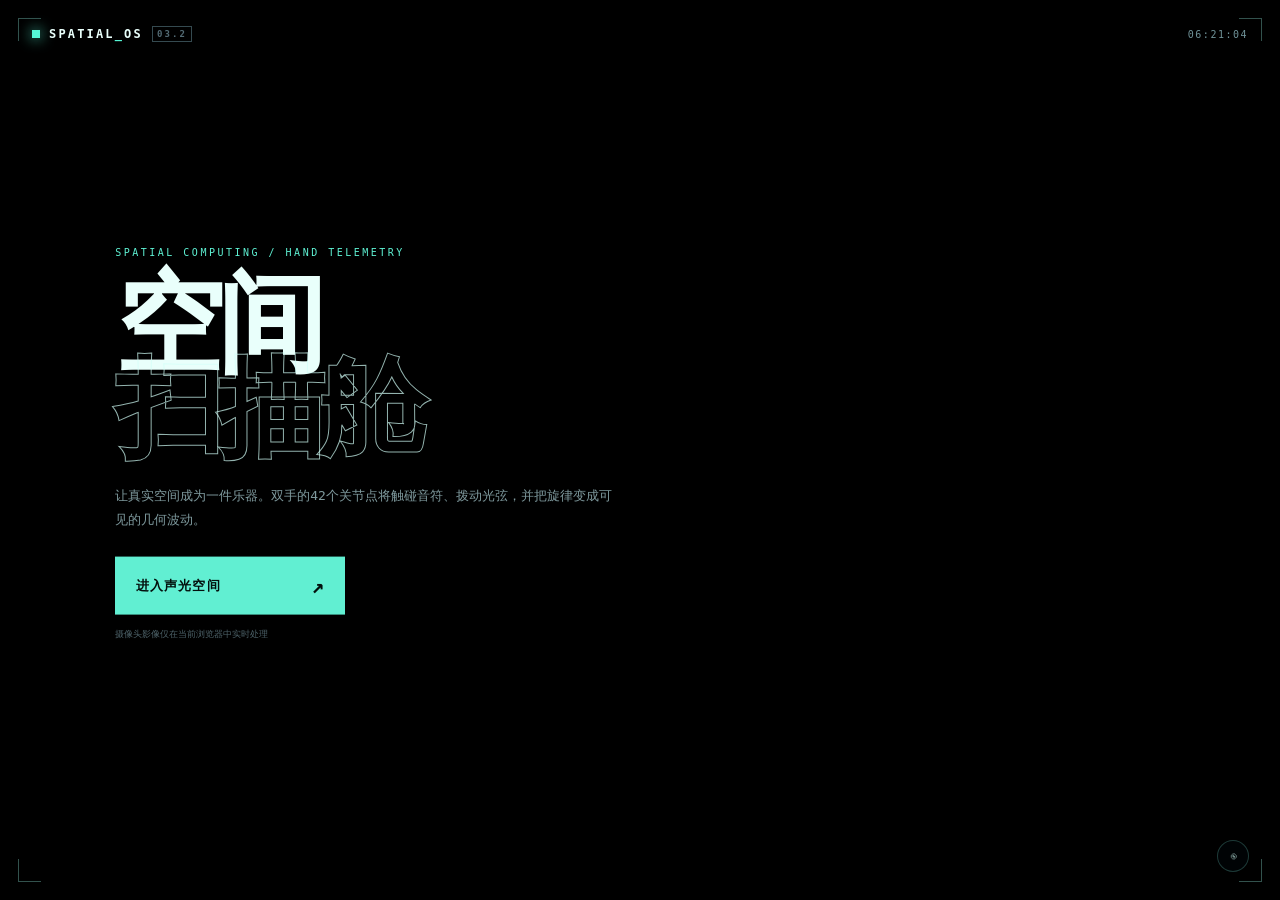
==== commit f7b18afb: "Add files via upload" ====
--- a/index.html
+++ b/index.html
@@ -44,7 +44,7 @@
     overlayColor = mix(defaultColor, overlayColor, overlayColor.a);
     gl_FragColor = mix(defaultColor, overlayColor, confidence);
   }
- `}J(){var e=this.h;e.activeTexture(e.TEXTURE1),this.u=gl(this,e),e.activeTexture(e.TEXTURE2),this.v=gl(this,e)}o(){super.o();var e=this.h;this.M=ul(e.getUniformLocation(this.i,`defaultTexture`),`Uniform location`),this.P=ul(e.getUniformLocation(this.i,`overlayTexture`),`Uniform location`),this.K=ul(e.getUniformLocation(this.i,`maskTexture`),`Uniform location`)}l(){super.l();var e=this.h;e.uniform1i(this.K,0),e.uniform1i(this.M,1),e.uniform1i(this.P,2)}close(){this.u&&this.h.deleteTexture(this.u),this.v&&this.h.deleteTexture(this.v),super.close()}};function Sl(e,t){switch(t){case 0:return e.h.find(e=>e instanceof Uint8Array);case 1:return e.h.find(e=>e instanceof Float32Array);case 2:return e.h.find(e=>typeof WebGLTexture<`u`&&e instanceof WebGLTexture);default:throw Error(`Type is not supported: ${t}`)}}function Cl(e){var t=Sl(e,1);if(!t){if(t=Sl(e,0))t=new Float32Array(t).map(e=>e/255);else{t=new Float32Array(e.width*e.height);let r=Tl(e);var n=Dl(e);if(_l(n,r,wl(e)),`iPad Simulator;iPhone Simulator;iPod Simulator;iPad;iPhone;iPod`.split(`;`).includes(navigator.platform)||navigator.userAgent.includes(`Mac`)&&`document`in self&&`ontouchend`in self.document){n=new Float32Array(e.width*e.height*4),r.readPixels(0,0,e.width,e.height,r.RGBA,r.FLOAT,n);for(let e=0,r=0;e<t.length;++e,r+=4)t[e]=n[r]}else r.readPixels(0,0,e.width,e.height,r.RED,r.FLOAT,t)}e.h.push(t)}return t}function wl(e){var t=Sl(e,2);if(!t){let n=Tl(e);t=Ol(e);let r=Cl(e),i=El(e);n.texImage2D(n.TEXTURE_2D,0,i,e.width,e.height,0,n.RED,n.FLOAT,r),kl(e)}return t}function Tl(e){if(!e.canvas)throw Error(`Conversion to different image formats require that a canvas is passed when initializing the image.`);return e.i||=ul(e.canvas.getContext(`webgl2`),`You cannot use a canvas that is already bound to a different type of rendering context.`),e.i}function El(e){if(e=Tl(e),!Al){if(e.getExtension(`EXT_color_buffer_float`)&&e.getExtension(`OES_texture_float_linear`)&&e.getExtension(`EXT_float_blend`))Al=e.R32F;else{if(!e.getExtension(`EXT_color_buffer_half_float`))throw Error(`GPU does not fully support 4-channel float32 or float16 formats`);Al=e.R16F}}return Al}function Dl(e){return e.l||=new yl,e.l}function Ol(e){var t=Tl(e);t.viewport(0,0,e.width,e.height),t.activeTexture(t.TEXTURE0);var n=Sl(e,2);return n||(n=gl(Dl(e),t,e.o?t.LINEAR:t.NEAREST),e.h.push(n),e.u=!0),t.bindTexture(t.TEXTURE_2D,n),n}function kl(e){e.i.bindTexture(e.i.TEXTURE_2D,null)}var Al,K=class{constructor(e,t,n,r,i,a,o){this.h=e,this.o=t,this.u=n,this.canvas=r,this.l=i,this.width=a,this.height=o,this.u&&--jl===0&&console.error(`You seem to be creating MPMask instances without invoking .close(). This leaks resources.`)}Ua(){return!!Sl(this,0)}ua(){return!!Sl(this,1)}X(){return!!Sl(this,2)}ta(){return(t=Sl(e=this,0))||(t=Cl(e),t=new Uint8Array(t.map(e=>Math.round(255*e))),e.h.push(t)),t;var e,t}sa(){return Cl(this)}T(){return wl(this)}clone(){var e=[];for(let t of this.h){let n;if(t instanceof Uint8Array)n=new Uint8Array(t);else if(t instanceof Float32Array)n=new Float32Array(t);else{if(!(t instanceof WebGLTexture))throw Error(`Type is not supported: ${t}`);{let e=Tl(this),t=Dl(this);e.activeTexture(e.TEXTURE1),n=gl(t,e,this.o?e.LINEAR:e.NEAREST),e.bindTexture(e.TEXTURE_2D,n);let r=El(this);e.texImage2D(e.TEXTURE_2D,0,r,this.width,this.height,0,e.RED,e.FLOAT,null),e.bindTexture(e.TEXTURE_2D,null),_l(t,e,n),hl(t,e,!1,()=>{Ol(this),e.clearColor(0,0,0,0),e.clear(e.COLOR_BUFFER_BIT),e.drawArrays(e.TRIANGLE_FAN,0,4),kl(this)}),vl(t),kl(this)}}e.push(n)}return new K(e,this.o,this.X(),this.canvas,this.l,this.width,this.height)}close(){this.u&&Tl(this).deleteTexture(Sl(this,2)),jl=-1}};K.prototype.close=K.prototype.close,K.prototype.clone=K.prototype.clone,K.prototype.getAsWebGLTexture=K.prototype.T,K.prototype.getAsFloat32Array=K.prototype.sa,K.prototype.getAsUint8Array=K.prototype.ta,K.prototype.hasWebGLTexture=K.prototype.X,K.prototype.hasFloat32Array=K.prototype.ua,K.prototype.hasUint8Array=K.prototype.Ua;var jl=250,Ml={color:`white`,lineWidth:4,radius:6};function Nl(e){return{...Ml,fillColor:(e||={}).color,...e}}function Pl(e,t){return e instanceof Function?e(t):e}function Fl(e,t,n){return Math.max(Math.min(t,n),Math.min(Math.max(t,n),e))}function Il(e){if(!e.l)throw Error(`CPU rendering requested but CanvasRenderingContext2D not provided.`);return e.l}function Ll(e){if(!e.u)throw Error(`GPU rendering requested but WebGL2RenderingContext not provided.`);return e.u}function Rl(e,t,n){if(t.X())n(t.T());else{let r=t.ua()?t.sa():t.ta();e.o=e.o??new yl;let i=Ll(e);n((e=new K([r],t.o,!1,i.canvas,e.o,t.width,t.height)).T()),e.close()}}function zl(e,t,n,r){var i=function(e){return e.h||=new bl,e.h}(e),a=Ll(e),o=Array.isArray(n)?new ImageData(new Uint8ClampedArray(n),1,1):n;hl(i,a,!0,()=>{(function(e,t,n,r){var i=e.h;if(i.activeTexture(i.TEXTURE0),i.bindTexture(i.TEXTURE_2D,t),i.activeTexture(i.TEXTURE1),i.bindTexture(i.TEXTURE_2D,e.v),i.texImage2D(i.TEXTURE_2D,0,i.RGBA,i.RGBA,i.UNSIGNED_BYTE,n),e.K&&function(e,t){if(e!==t)return!1;e=e.entries(),t=t.entries();for(let[n,r]of e){e=n;let i=r,a=t.next();if(a.done)return!1;let[o,s]=a.value;if(e!==o||i[0]!==s[0]||i[1]!==s[1]||i[2]!==s[2]||i[3]!==s[3])return!1}return!!t.next().done}(e.K,r))i.activeTexture(i.TEXTURE2),i.bindTexture(i.TEXTURE_2D,e.u);else{e.K=r;let t=Array(1024).fill(0);r.forEach((e,n)=>{if(e.length!==4)throw Error(`Color at index ${n} is not a four-channel value.`);t[4*n]=e[0],t[4*n+1]=e[1],t[4*n+2]=e[2],t[4*n+3]=e[3]}),i.activeTexture(i.TEXTURE2),i.bindTexture(i.TEXTURE_2D,e.u),i.texImage2D(i.TEXTURE_2D,0,i.RGBA,256,1,0,i.RGBA,i.UNSIGNED_BYTE,new Uint8Array(t))}})(i,t,o,r),a.clearColor(0,0,0,0),a.clear(a.COLOR_BUFFER_BIT),a.drawArrays(a.TRIANGLE_FAN,0,4);var e=i.h;e.activeTexture(e.TEXTURE0),e.bindTexture(e.TEXTURE_2D,null),e.activeTexture(e.TEXTURE1),e.bindTexture(e.TEXTURE_2D,null),e.activeTexture(e.TEXTURE2),e.bindTexture(e.TEXTURE_2D,null)})}function Bl(e,t,n,r){var i=Ll(e),a=function(e){return e.i||=new xl,e.i}(e),o=Array.isArray(n)?new ImageData(new Uint8ClampedArray(n),1,1):n,s=Array.isArray(r)?new ImageData(new Uint8ClampedArray(r),1,1):r;hl(a,i,!0,()=>{var e=a.h;e.activeTexture(e.TEXTURE0),e.bindTexture(e.TEXTURE_2D,t),e.activeTexture(e.TEXTURE1),e.bindTexture(e.TEXTURE_2D,a.u),e.texImage2D(e.TEXTURE_2D,0,e.RGBA,e.RGBA,e.UNSIGNED_BYTE,o),e.activeTexture(e.TEXTURE2),e.bindTexture(e.TEXTURE_2D,a.v),e.texImage2D(e.TEXTURE_2D,0,e.RGBA,e.RGBA,e.UNSIGNED_BYTE,s),i.clearColor(0,0,0,0),i.clear(i.COLOR_BUFFER_BIT),i.drawArrays(i.TRIANGLE_FAN,0,4),i.bindTexture(i.TEXTURE_2D,null),(e=a.h).activeTexture(e.TEXTURE0),e.bindTexture(e.TEXTURE_2D,null),e.activeTexture(e.TEXTURE1),e.bindTexture(e.TEXTURE_2D,null),e.activeTexture(e.TEXTURE2),e.bindTexture(e.TEXTURE_2D,null)})}var Vl=class{constructor(e,t){typeof CanvasRenderingContext2D<`u`&&e instanceof CanvasRenderingContext2D||e instanceof OffscreenCanvasRenderingContext2D?(this.l=e,this.u=t):this.u=e}Ma(e,t){if(e){var n=Il(this);t=Nl(t),n.save();var r=n.canvas,i=0;for(let a of e)n.fillStyle=Pl(t.fillColor,{index:i,from:a}),n.strokeStyle=Pl(t.color,{index:i,from:a}),n.lineWidth=Pl(t.lineWidth,{index:i,from:a}),(e=new Path2D).arc(a.x*r.width,a.y*r.height,Pl(t.radius,{index:i,from:a}),0,2*Math.PI),n.fill(e),n.stroke(e),++i;n.restore()}}La(e,t,n){if(e&&t){var r=Il(this);n=Nl(n),r.save();var i=r.canvas,a=0;for(let o of t){r.beginPath(),t=e[o.start];let s=e[o.end];t&&s&&(r.strokeStyle=Pl(n.color,{index:a,from:t,to:s}),r.lineWidth=Pl(n.lineWidth,{index:a,from:t,to:s}),r.moveTo(t.x*i.width,t.y*i.height),r.lineTo(s.x*i.width,s.y*i.height)),++a,r.stroke()}r.restore()}}Ia(e,t){var n=Il(this);t=Nl(t),n.save(),n.beginPath(),n.lineWidth=Pl(t.lineWidth,{}),n.strokeStyle=Pl(t.color,{}),n.fillStyle=Pl(t.fillColor,{}),n.moveTo(e.originX,e.originY),n.lineTo(e.originX+e.width,e.originY),n.lineTo(e.originX+e.width,e.originY+e.height),n.lineTo(e.originX,e.originY+e.height),n.lineTo(e.originX,e.originY),n.stroke(),n.fill(),n.restore()}Ja(e,t,n=[0,0,0,255]){this.l?function(e,t,n,r){var i=Ll(e);Rl(e,t,t=>{zl(e,t,n,r),(t=Il(e)).drawImage(i.canvas,0,0,t.canvas.width,t.canvas.height)})}(this,e,n,t):zl(this,e.T(),n,t)}Ka(e,t,n){this.l?function(e,t,n,r){var i=Ll(e);Rl(e,t,t=>{Bl(e,t,n,r),(t=Il(e)).drawImage(i.canvas,0,0,t.canvas.width,t.canvas.height)})}(this,e,t,n):Bl(this,e.T(),t,n)}close(){this.h?.close(),this.h=void 0,this.i?.close(),this.i=void 0,this.o?.close(),this.o=void 0}};function Hl(e,t){switch(t){case 0:return e.h.find(e=>e instanceof ImageData);case 1:return e.h.find(e=>typeof ImageBitmap<`u`&&e instanceof ImageBitmap);case 2:return e.h.find(e=>typeof WebGLTexture<`u`&&e instanceof WebGLTexture);default:throw Error(`Type is not supported: ${t}`)}}function Ul(e){var t=Hl(e,0);if(!t){t=Gl(e);let n=Kl(e),r=new Uint8Array(e.width*e.height*4);_l(n,t,Wl(e)),t.readPixels(0,0,e.width,e.height,t.RGBA,t.UNSIGNED_BYTE,r),vl(n),t=new ImageData(new Uint8ClampedArray(r.buffer),e.width,e.height),e.h.push(t)}return t}function Wl(e){var t=Hl(e,2);if(!t){let n=Gl(e);t=ql(e);let r=Hl(e,1)||Ul(e);n.texImage2D(n.TEXTURE_2D,0,n.RGBA,n.RGBA,n.UNSIGNED_BYTE,r),Jl(e)}return t}function Gl(e){if(!e.canvas)throw Error(`Conversion to different image formats require that a canvas is passed when initializing the image.`);return e.i||=ul(e.canvas.getContext(`webgl2`),`You cannot use a canvas that is already bound to a different type of rendering context.`),e.i}function Kl(e){return e.l||=new yl,e.l}function ql(e){var t=Gl(e);t.viewport(0,0,e.width,e.height),t.activeTexture(t.TEXTURE0);var n=Hl(e,2);return n||(n=gl(Kl(e),t),e.h.push(n),e.o=!0),t.bindTexture(t.TEXTURE_2D,n),n}function Jl(e){e.i.bindTexture(e.i.TEXTURE_2D,null)}function Yl(e){var t=Gl(e);return hl(Kl(e),t,!0,()=>function(e,t){var n=e.canvas;if(n.width===e.width&&n.height===e.height)return t();var r=n.width,i=n.height;return n.width=e.width,n.height=e.height,e=t(),n.width=r,n.height=i,e}(e,()=>{if(t.bindFramebuffer(t.FRAMEBUFFER,null),t.clearColor(0,0,0,0),t.clear(t.COLOR_BUFFER_BIT),t.drawArrays(t.TRIANGLE_FAN,0,4),!(e.canvas instanceof OffscreenCanvas))throw Error(`Conversion to ImageBitmap requires that the MediaPipe Tasks is initialized with an OffscreenCanvas`);return e.canvas.transferToImageBitmap()}))}Vl.prototype.close=Vl.prototype.close,Vl.prototype.drawConfidenceMask=Vl.prototype.Ka,Vl.prototype.drawCategoryMask=Vl.prototype.Ja,Vl.prototype.drawBoundingBox=Vl.prototype.Ia,Vl.prototype.drawConnectors=Vl.prototype.La,Vl.prototype.drawLandmarks=Vl.prototype.Ma,Vl.lerp=function(e,t,n,r,i){return Fl(r*(1-(e-t)/(n-t))+i*(1-(n-e)/(n-t)),r,i)},Vl.clamp=Fl;var Xl=class{constructor(e,t,n,r,i,a,o){this.h=e,this.u=t,this.o=n,this.canvas=r,this.l=i,this.width=a,this.height=o,(this.u||this.o)&&--Zl===0&&console.error(`You seem to be creating MPImage instances without invoking .close(). This leaks resources.`)}Ta(){return!!Hl(this,0)}va(){return!!Hl(this,1)}X(){return!!Hl(this,2)}Qa(){return Ul(this)}Pa(){var e=Hl(this,1);return e||(Wl(this),ql(this),e=Yl(this),Jl(this),this.h.push(e),this.u=!0),e}T(){return Wl(this)}clone(){var e=[];for(let t of this.h){let n;if(t instanceof ImageData)n=new ImageData(t.data,this.width,this.height);else if(t instanceof WebGLTexture){let e=Gl(this),t=Kl(this);e.activeTexture(e.TEXTURE1),n=gl(t,e),e.bindTexture(e.TEXTURE_2D,n),e.texImage2D(e.TEXTURE_2D,0,e.RGBA,this.width,this.height,0,e.RGBA,e.UNSIGNED_BYTE,null),e.bindTexture(e.TEXTURE_2D,null),_l(t,e,n),hl(t,e,!1,()=>{ql(this),e.clearColor(0,0,0,0),e.clear(e.COLOR_BUFFER_BIT),e.drawArrays(e.TRIANGLE_FAN,0,4),Jl(this)}),vl(t),Jl(this)}else{if(!(t instanceof ImageBitmap))throw Error(`Type is not supported: ${t}`);Wl(this),ql(this),n=Yl(this),Jl(this)}e.push(n)}return new Xl(e,this.va(),this.X(),this.canvas,this.l,this.width,this.height)}close(){this.u&&Hl(this,1).close(),this.o&&Gl(this).deleteTexture(Hl(this,2)),Zl=-1}};Xl.prototype.close=Xl.prototype.close,Xl.prototype.clone=Xl.prototype.clone,Xl.prototype.getAsWebGLTexture=Xl.prototype.T,Xl.prototype.getAsImageBitmap=Xl.prototype.Pa,Xl.prototype.getAsImageData=Xl.prototype.Qa,Xl.prototype.hasWebGLTexture=Xl.prototype.X,Xl.prototype.hasImageBitmap=Xl.prototype.va,Xl.prototype.hasImageData=Xl.prototype.Ta;var Zl=250;function Ql(...e){return e.map(([e,t])=>({start:e,end:t}))}var $l,eu=Qc(($l=Zc(Xc),class extends $l{get oa(){return this.j}Da(e,t,n){W(this,t,t=>{var[r,i]=Kc(this,e,t);this.oa._addBoundTextureAsImageToStream(t,r,i,n)})}ha(e,t){Jc(this,e,t),W(this,e,e=>{this.oa._attachImageListener(e)})}ia(e,t){Yc(this,e,t),W(this,e,e=>{this.oa._attachImageVectorListener(e)})}})),tu=class extends eu{};async function q(e,t,n){return nl(e,n.canvas??(Uc()?void 0:document.createElement(`canvas`)),t,n)}function nu(e,t,n,r){if(e.o&&r!==void 0){var i=S(e.baseOptions,ns,3);i?.h()||i?.l()?.h()?(++(i=e.o).h.U,i.i.set(r,performance.now())):(++(i=e.o).h.R,i.i.set(r,performance.now()))}if(e.qa){if(i=new Wo,n?.regionOfInterest){if(!e.Ca)throw Error(`This task doesn't support region-of-interest.`);let t=n.regionOfInterest;if(t.left>=t.right||t.top>=t.bottom)throw Error(`Expected RectF with left < right and top < bottom.`);if(t.left<0||t.top<0||t.right>1||t.bottom>1)throw Error(`Expected RectF values to be in [0,1].`);w(i,1,(t.left+t.right)/2),w(i,2,(t.top+t.bottom)/2),w(i,4,t.right-t.left),w(i,3,t.bottom-t.top)}else w(i,1,.5),w(i,2,.5),w(i,4,1),w(i,3,1);if(n?.rotationDegrees){if(n?.rotationDegrees%90!=0)throw Error(`Expected rotation to be a multiple of 90°.`);if(w(i,5,-Math.PI*n.rotationDegrees/180),n?.rotationDegrees%180!=0){let[e,r]=Gc(t);n=lr(i,4)*e/r,w(i,4,lr(i,3)*r/e),w(i,3,n)}}e.h.addProtoToStream(i.h(),`mediapipe.NormalizedRect`,e.qa,r)}e.h.Da(t,e.Ba,r??performance.now()),e.finishProcessing(r)}function ru(e,t,n){if(e.K)throw Error(`Task is not initialized with image mode. 'runningMode' must be set to 'IMAGE'.`);nu(e,t,n,e.J+1)}function iu(e,t,n,r){if(!e.K)throw Error(`Task is not initialized with video mode. 'runningMode' must be set to 'VIDEO'.`);nu(e,t,n,r)}function au(e,t,n,r){var i=t.data,a=t.width,o=a*(t=t.height);if((i instanceof Uint8Array||i instanceof Float32Array)&&i.length!==o)throw Error(`Unsupported channel count: `+i.length/o);return e=new K([i],n,!1,e.h.j.canvas,e.ea,a,t),r?e.clone():e}var ou=class extends ll{constructor(e,t,n,r){super(e),this.h=e,this.Ba=t,this.qa=n,this.Ca=r,this.ea=new yl,this.K=!1}l(e,t=!0,n=!1,r=!1){if(`runningMode`in e){var i=this.K=!!e.runningMode&&e.runningMode!==`IMAGE`;b(this.baseOptions,2,i==null?i:Pt(i))}if(e.canvas!==void 0&&this.h.j.canvas!==e.canvas)throw Error(`You must create a new task to reset the canvas.`);return super.l(e,t,n,r)}close(){this.ea.close(),super.close()}};ou.prototype.close=ou.prototype.close;var su=class extends ou{constructor(e,t){super(new tu(e,t),`image_in`,`norm_rect_in`,!1),this.m={detections:[]},C(e=this.i=new ss,0,1,t=new H),w(this.i,2,.5),w(this.i,3,.3)}D(){return`FaceDetector`}get baseOptions(){return S(this.i,H,1)}set baseOptions(e){C(this.i,0,1,e)}A(e){return`minDetectionConfidence`in e&&w(this.i,2,e.minDetectionConfidence??.5),`minSuppressionThreshold`in e&&w(this.i,3,e.minSuppressionThreshold??.3),this.l(e)}H(e,t){return this.m={detections:[]},ru(this,e,t),this.m}I(e,t,n){return this.m={detections:[]},iu(this,e,n,t),this.m}u(){var e=new Do;B(e,`image_in`),B(e,`norm_rect_in`),V(e,`detections`);var t=new bo;Ii(t,ls,this.i);var n=new So;gr(n,2,`mediapipe.tasks.vision.face_detector.FaceDetectorGraph`),R(n,`IMAGE:image_in`),R(n,`NORM_RECT:norm_rect_in`),z(n,`DETECTIONS:detections`),n.A(t),Eo(e,n),this.h.attachProtoVectorListener(`detections`,(e,t)=>{for(let t of e)e=Lo(t),this.m.detections.push(sc(e));G(this,t)}),this.h.attachEmptyPacketListener(`detections`,e=>{G(this,e)}),e=e.h(),this.setGraph(new Uint8Array(e),!0)}};su.prototype.detectForVideo=su.prototype.I,su.prototype.detect=su.prototype.H,su.prototype.setOptions=su.prototype.A,su.createFromModelPath=async function(e,t){return q(su,e,{baseOptions:{modelAssetPath:t}})},su.createFromModelBuffer=function(e,t){return q(su,e,{baseOptions:{modelAssetBuffer:t}})},su.createFromOptions=function(e,t){return q(su,e,t)};var cu=Ql([61,146],[146,91],[91,181],[181,84],[84,17],[17,314],[314,405],[405,321],[321,375],[375,291],[61,185],[185,40],[40,39],[39,37],[37,0],[0,267],[267,269],[269,270],[270,409],[409,291],[78,95],[95,88],[88,178],[178,87],[87,14],[14,317],[317,402],[402,318],[318,324],[324,308],[78,191],[191,80],[80,81],[81,82],[82,13],[13,312],[312,311],[311,310],[310,415],[415,308]),lu=Ql([263,249],[249,390],[390,373],[373,374],[374,380],[380,381],[381,382],[382,362],[263,466],[466,388],[388,387],[387,386],[386,385],[385,384],[384,398],[398,362]),uu=Ql([276,283],[283,282],[282,295],[295,285],[300,293],[293,334],[334,296],[296,336]),du=Ql([474,475],[475,476],[476,477],[477,474]),fu=Ql([33,7],[7,163],[163,144],[144,145],[145,153],[153,154],[154,155],[155,133],[33,246],[246,161],[161,160],[160,159],[159,158],[158,157],[157,173],[173,133]),pu=Ql([46,53],[53,52],[52,65],[65,55],[70,63],[63,105],[105,66],[66,107]),mu=Ql([469,470],[470,471],[471,472],[472,469]),hu=Ql([10,338],[338,297],[297,332],[332,284],[284,251],[251,389],[389,356],[356,454],[454,323],[323,361],[361,288],[288,397],[397,365],[365,379],[379,378],[378,400],[400,377],[377,152],[152,148],[148,176],[176,149],[149,150],[150,136],[136,172],[172,58],[58,132],[132,93],[93,234],[234,127],[127,162],[162,21],[21,54],[54,103],[103,67],[67,109],[109,10]),gu=[...cu,...lu,...uu,...fu,...pu,...hu],_u=Ql([127,34],[34,139],[139,127],[11,0],[0,37],[37,11],[232,231],[231,120],[120,232],[72,37],[37,39],[39,72],[128,121],[121,47],[47,128],[232,121],[121,128],[128,232],[104,69],[69,67],[67,104],[175,171],[171,148],[148,175],[118,50],[50,101],[101,118],[73,39],[39,40],[40,73],[9,151],[151,108],[108,9],[48,115],[115,131],[131,48],[194,204],[204,211],[211,194],[74,40],[40,185],[185,74],[80,42],[42,183],[183,80],[40,92],[92,186],[186,40],[230,229],[229,118],[118,230],[202,212],[212,214],[214,202],[83,18],[18,17],[17,83],[76,61],[61,146],[146,76],[160,29],[29,30],[30,160],[56,157],[157,173],[173,56],[106,204],[204,194],[194,106],[135,214],[214,192],[192,135],[203,165],[165,98],[98,203],[21,71],[71,68],[68,21],[51,45],[45,4],[4,51],[144,24],[24,23],[23,144],[77,146],[146,91],[91,77],[205,50],[50,187],[187,205],[201,200],[200,18],[18,201],[91,106],[106,182],[182,91],[90,91],[91,181],[181,90],[85,84],[84,17],[17,85],[206,203],[203,36],[36,206],[148,171],[171,140],[140,148],[92,40],[40,39],[39,92],[193,189],[189,244],[244,193],[159,158],[158,28],[28,159],[247,246],[246,161],[161,247],[236,3],[3,196],[196,236],[54,68],[68,104],[104,54],[193,168],[168,8],[8,193],[117,228],[228,31],[31,117],[189,193],[193,55],[55,189],[98,97],[97,99],[99,98],[126,47],[47,100],[100,126],[166,79],[79,218],[218,166],[155,154],[154,26],[26,155],[209,49],[49,131],[131,209],[135,136],[136,150],[150,135],[47,126],[126,217],[217,47],[223,52],[52,53],[53,223],[45,51],[51,134],[134,45],[211,170],[170,140],[140,211],[67,69],[69,108],[108,67],[43,106],[106,91],[91,43],[230,119],[119,120],[120,230],[226,130],[130,247],[247,226],[63,53],[53,52],[52,63],[238,20],[20,242],[242,238],[46,70],[70,156],[156,46],[78,62],[62,96],[96,78],[46,53],[53,63],[63,46],[143,34],[34,227],[227,143],[123,117],[117,111],[111,123],[44,125],[125,19],[19,44],[236,134],[134,51],[51,236],[216,206],[206,205],[205,216],[154,153],[153,22],[22,154],[39,37],[37,167],[167,39],[200,201],[201,208],[208,200],[36,142],[142,100],[100,36],[57,212],[212,202],[202,57],[20,60],[60,99],[99,20],[28,158],[158,157],[157,28],[35,226],[226,113],[113,35],[160,159],[159,27],[27,160],[204,202],[202,210],[210,204],[113,225],[225,46],[46,113],[43,202],[202,204],[204,43],[62,76],[76,77],[77,62],[137,123],[123,116],[116,137],[41,38],[38,72],[72,41],[203,129],[129,142],[142,203],[64,98],[98,240],[240,64],[49,102],[102,64],[64,49],[41,73],[73,74],[74,41],[212,216],[216,207],[207,212],[42,74],[74,184],[184,42],[169,170],[170,211],[211,169],[170,149],[149,176],[176,170],[105,66],[66,69],[69,105],[122,6],[6,168],[168,122],[123,147],[147,187],[187,123],[96,77],[77,90],[90,96],[65,55],[55,107],[107,65],[89,90],[90,180],[180,89],[101,100],[100,120],[120,101],[63,105],[105,104],[104,63],[93,137],[137,227],[227,93],[15,86],[86,85],[85,15],[129,102],[102,49],[49,129],[14,87],[87,86],[86,14],[55,8],[8,9],[9,55],[100,47],[47,121],[121,100],[145,23],[23,22],[22,145],[88,89],[89,179],[179,88],[6,122],[122,196],[196,6],[88,95],[95,96],[96,88],[138,172],[172,136],[136,138],[215,58],[58,172],[172,215],[115,48],[48,219],[219,115],[42,80],[80,81],[81,42],[195,3],[3,51],[51,195],[43,146],[146,61],[61,43],[171,175],[175,199],[199,171],[81,82],[82,38],[38,81],[53,46],[46,225],[225,53],[144,163],[163,110],[110,144],[52,65],[65,66],[66,52],[229,228],[228,117],[117,229],[34,127],[127,234],[234,34],[107,108],[108,69],[69,107],[109,108],[108,151],[151,109],[48,64],[64,235],[235,48],[62,78],[78,191],[191,62],[129,209],[209,126],[126,129],[111,35],[35,143],[143,111],[117,123],[123,50],[50,117],[222,65],[65,52],[52,222],[19,125],[125,141],[141,19],[221,55],[55,65],[65,221],[3,195],[195,197],[197,3],[25,7],[7,33],[33,25],[220,237],[237,44],[44,220],[70,71],[71,139],[139,70],[122,193],[193,245],[245,122],[247,130],[130,33],[33,247],[71,21],[21,162],[162,71],[170,169],[169,150],[150,170],[188,174],[174,196],[196,188],[216,186],[186,92],[92,216],[2,97],[97,167],[167,2],[141,125],[125,241],[241,141],[164,167],[167,37],[37,164],[72,38],[38,12],[12,72],[38,82],[82,13],[13,38],[63,68],[68,71],[71,63],[226,35],[35,111],[111,226],[101,50],[50,205],[205,101],[206,92],[92,165],[165,206],[209,198],[198,217],[217,209],[165,167],[167,97],[97,165],[220,115],[115,218],[218,220],[133,112],[112,243],[243,133],[239,238],[238,241],[241,239],[214,135],[135,169],[169,214],[190,173],[173,133],[133,190],[171,208],[208,32],[32,171],[125,44],[44,237],[237,125],[86,87],[87,178],[178,86],[85,86],[86,179],[179,85],[84,85],[85,180],[180,84],[83,84],[84,181],[181,83],[201,83],[83,182],[182,201],[137,93],[93,132],[132,137],[76,62],[62,183],[183,76],[61,76],[76,184],[184,61],[57,61],[61,185],[185,57],[212,57],[57,186],[186,212],[214,207],[207,187],[187,214],[34,143],[143,156],[156,34],[79,239],[239,237],[237,79],[123,137],[137,177],[177,123],[44,1],[1,4],[4,44],[201,194],[194,32],[32,201],[64,102],[102,129],[129,64],[213,215],[215,138],[138,213],[59,166],[166,219],[219,59],[242,99],[99,97],[97,242],[2,94],[94,141],[141,2],[75,59],[59,235],[235,75],[24,110],[110,228],[228,24],[25,130],[130,226],[226,25],[23,24],[24,229],[229,23],[22,23],[23,230],[230,22],[26,22],[22,231],[231,26],[112,26],[26,232],[232,112],[189,190],[190,243],[243,189],[221,56],[56,190],[190,221],[28,56],[56,221],[221,28],[27,28],[28,222],[222,27],[29,27],[27,223],[223,29],[30,29],[29,224],[224,30],[247,30],[30,225],[225,247],[238,79],[79,20],[20,238],[166,59],[59,75],[75,166],[60,75],[75,240],[240,60],[147,177],[177,215],[215,147],[20,79],[79,166],[166,20],[187,147],[147,213],[213,187],[112,233],[233,244],[244,112],[233,128],[128,245],[245,233],[128,114],[114,188],[188,128],[114,217],[217,174],[174,114],[131,115],[115,220],[220,131],[217,198],[198,236],[236,217],[198,131],[131,134],[134,198],[177,132],[132,58],[58,177],[143,35],[35,124],[124,143],[110,163],[163,7],[7,110],[228,110],[110,25],[25,228],[356,389],[389,368],[368,356],[11,302],[302,267],[267,11],[452,350],[350,349],[349,452],[302,303],[303,269],[269,302],[357,343],[343,277],[277,357],[452,453],[453,357],[357,452],[333,332],[332,297],[297,333],[175,152],[152,377],[377,175],[347,348],[348,330],[330,347],[303,304],[304,270],[270,303],[9,336],[336,337],[337,9],[278,279],[279,360],[360,278],[418,262],[262,431],[431,418],[304,408],[408,409],[409,304],[310,415],[415,407],[407,310],[270,409],[409,410],[410,270],[450,348],[348,347],[347,450],[422,430],[430,434],[434,422],[313,314],[314,17],[17,313],[306,307],[307,375],[375,306],[387,388],[388,260],[260,387],[286,414],[414,398],[398,286],[335,406],[406,418],[418,335],[364,367],[367,416],[416,364],[423,358],[358,327],[327,423],[251,284],[284,298],[298,251],[281,5],[5,4],[4,281],[373,374],[374,253],[253,373],[307,320],[320,321],[321,307],[425,427],[427,411],[411,425],[421,313],[313,18],[18,421],[321,405],[405,406],[406,321],[320,404],[404,405],[405,320],[315,16],[16,17],[17,315],[426,425],[425,266],[266,426],[377,400],[400,369],[369,377],[322,391],[391,269],[269,322],[417,465],[465,464],[464,417],[386,257],[257,258],[258,386],[466,260],[260,388],[388,466],[456,399],[399,419],[419,456],[284,332],[332,333],[333,284],[417,285],[285,8],[8,417],[346,340],[340,261],[261,346],[413,441],[441,285],[285,413],[327,460],[460,328],[328,327],[355,371],[371,329],[329,355],[392,439],[439,438],[438,392],[382,341],[341,256],[256,382],[429,420],[420,360],[360,429],[364,394],[394,379],[379,364],[277,343],[343,437],[437,277],[443,444],[444,283],[283,443],[275,440],[440,363],[363,275],[431,262],[262,369],[369,431],[297,338],[338,337],[337,297],[273,375],[375,321],[321,273],[450,451],[451,349],[349,450],[446,342],[342,467],[467,446],[293,334],[334,282],[282,293],[458,461],[461,462],[462,458],[276,353],[353,383],[383,276],[308,324],[324,325],[325,308],[276,300],[300,293],[293,276],[372,345],[345,447],[447,372],[352,345],[345,340],[340,352],[274,1],[1,19],[19,274],[456,248],[248,281],[281,456],[436,427],[427,425],[425,436],[381,256],[256,252],[252,381],[269,391],[391,393],[393,269],[200,199],[199,428],[428,200],[266,330],[330,329],[329,266],[287,273],[273,422],[422,287],[250,462],[462,328],[328,250],[258,286],[286,384],[384,258],[265,353],[353,342],[342,265],[387,259],[259,257],[257,387],[424,431],[431,430],[430,424],[342,353],[353,276],[276,342],[273,335],[335,424],[424,273],[292,325],[325,307],[307,292],[366,447],[447,345],[345,366],[271,303],[303,302],[302,271],[423,266],[266,371],[371,423],[294,455],[455,460],[460,294],[279,278],[278,294],[294,279],[271,272],[272,304],[304,271],[432,434],[434,427],[427,432],[272,407],[407,408],[408,272],[394,430],[430,431],[431,394],[395,369],[369,400],[400,395],[334,333],[333,299],[299,334],[351,417],[417,168],[168,351],[352,280],[280,411],[411,352],[325,319],[319,320],[320,325],[295,296],[296,336],[336,295],[319,403],[403,404],[404,319],[330,348],[348,349],[349,330],[293,298],[298,333],[333,293],[323,454],[454,447],[447,323],[15,16],[16,315],[315,15],[358,429],[429,279],[279,358],[14,15],[15,316],[316,14],[285,336],[336,9],[9,285],[329,349],[349,350],[350,329],[374,380],[380,252],[252,374],[318,402],[402,403],[403,318],[6,197],[197,419],[419,6],[318,319],[319,325],[325,318],[367,364],[364,365],[365,367],[435,367],[367,397],[397,435],[344,438],[438,439],[439,344],[272,271],[271,311],[311,272],[195,5],[5,281],[281,195],[273,287],[287,291],[291,273],[396,428],[428,199],[199,396],[311,271],[271,268],[268,311],[283,444],[444,445],[445,283],[373,254],[254,339],[339,373],[282,334],[334,296],[296,282],[449,347],[347,346],[346,449],[264,447],[447,454],[454,264],[336,296],[296,299],[299,336],[338,10],[10,151],[151,338],[278,439],[439,455],[455,278],[292,407],[407,415],[415,292],[358,371],[371,355],[355,358],[340,345],[345,372],[372,340],[346,347],[347,280],[280,346],[442,443],[443,282],[282,442],[19,94],[94,370],[370,19],[441,442],[442,295],[295,441],[248,419],[419,197],[197,248],[263,255],[255,359],[359,263],[440,275],[275,274],[274,440],[300,383],[383,368],[368,300],[351,412],[412,465],[465,351],[263,467],[467,466],[466,263],[301,368],[368,389],[389,301],[395,378],[378,379],[379,395],[412,351],[351,419],[419,412],[436,426],[426,322],[322,436],[2,164],[164,393],[393,2],[370,462],[462,461],[461,370],[164,0],[0,267],[267,164],[302,11],[11,12],[12,302],[268,12],[12,13],[13,268],[293,300],[300,301],[301,293],[446,261],[261,340],[340,446],[330,266],[266,425],[425,330],[426,423],[423,391],[391,426],[429,355],[355,437],[437,429],[391,327],[327,326],[326,391],[440,457],[457,438],[438,440],[341,382],[382,362],[362,341],[459,457],[457,461],[461,459],[434,430],[430,394],[394,434],[414,463],[463,362],[362,414],[396,369],[369,262],[262,396],[354,461],[461,457],[457,354],[316,403],[403,402],[402,316],[315,404],[404,403],[403,315],[314,405],[405,404],[404,314],[313,406],[406,405],[405,313],[421,418],[418,406],[406,421],[366,401],[401,361],[361,366],[306,408],[408,407],[407,306],[291,409],[409,408],[408,291],[287,410],[410,409],[409,287],[432,436],[436,410],[410,432],[434,416],[416,411],[411,434],[264,368],[368,383],[383,264],[309,438],[438,457],[457,309],[352,376],[376,401],[401,352],[274,275],[275,4],[4,274],[421,428],[428,262],[262,421],[294,327],[327,358],[358,294],[433,416],[416,367],[367,433],[289,455],[455,439],[439,289],[462,370],[370,326],[326,462],[2,326],[326,370],[370,2],[305,460],[460,455],[455,305],[254,449],[449,448],[448,254],[255,261],[261,446],[446,255],[253,450],[450,449],[449,253],[252,451],[451,450],[450,252],[256,452],[452,451],[451,256],[341,453],[453,452],[452,341],[413,464],[464,463],[463,413],[441,413],[413,414],[414,441],[258,442],[442,441],[441,258],[257,443],[443,442],[442,257],[259,444],[444,443],[443,259],[260,445],[445,444],[444,260],[467,342],[342,445],[445,467],[459,458],[458,250],[250,459],[289,392],[392,290],[290,289],[290,328],[328,460],[460,290],[376,433],[433,435],[435,376],[250,290],[290,392],[392,250],[411,416],[416,433],[433,411],[341,463],[463,464],[464,341],[453,464],[464,465],[465,453],[357,465],[465,412],[412,357],[343,412],[412,399],[399,343],[360,363],[363,440],[440,360],[437,399],[399,456],[456,437],[420,456],[456,363],[363,420],[401,435],[435,288],[288,401],[372,383],[383,353],[353,372],[339,255],[255,249],[249,339],[448,261],[261,255],[255,448],[133,243],[243,190],[190,133],[133,155],[155,112],[112,133],[33,246],[246,247],[247,33],[33,130],[130,25],[25,33],[398,384],[384,286],[286,398],[362,398],[398,414],[414,362],[362,463],[463,341],[341,362],[263,359],[359,467],[467,263],[263,249],[249,255],[255,263],[466,467],[467,260],[260,466],[75,60],[60,166],[166,75],[238,239],[239,79],[79,238],[162,127],[127,139],[139,162],[72,11],[11,37],[37,72],[121,232],[232,120],[120,121],[73,72],[72,39],[39,73],[114,128],[128,47],[47,114],[233,232],[232,128],[128,233],[103,104],[104,67],[67,103],[152,175],[175,148],[148,152],[119,118],[118,101],[101,119],[74,73],[73,40],[40,74],[107,9],[9,108],[108,107],[49,48],[48,131],[131,49],[32,194],[194,211],[211,32],[184,74],[74,185],[185,184],[191,80],[80,183],[183,191],[185,40],[40,186],[186,185],[119,230],[230,118],[118,119],[210,202],[202,214],[214,210],[84,83],[83,17],[17,84],[77,76],[76,146],[146,77],[161,160],[160,30],[30,161],[190,56],[56,173],[173,190],[182,106],[106,194],[194,182],[138,135],[135,192],[192,138],[129,203],[203,98],[98,129],[54,21],[21,68],[68,54],[5,51],[51,4],[4,5],[145,144],[144,23],[23,145],[90,77],[77,91],[91,90],[207,205],[205,187],[187,207],[83,201],[201,18],[18,83],[181,91],[91,182],[182,181],[180,90],[90,181],[181,180],[16,85],[85,17],[17,16],[205,206],[206,36],[36,205],[176,148],[148,140],[140,176],[165,92],[92,39],[39,165],[245,193],[193,244],[244,245],[27,159],[159,28],[28,27],[30,247],[247,161],[161,30],[174,236],[236,196],[196,174],[103,54],[54,104],[104,103],[55,193],[193,8],[8,55],[111,117],[117,31],[31,111],[221,189],[189,55],[55,221],[240,98],[98,99],[99,240],[142,126],[126,100],[100,142],[219,166],[166,218],[218,219],[112,155],[155,26],[26,112],[198,209],[209,131],[131,198],[169,135],[135,150],[150,169],[114,47],[47,217],[217,114],[224,223],[223,53],[53,224],[220,45],[45,134],[134,220],[32,211],[211,140],[140,32],[109,67],[67,108],[108,109],[146,43],[43,91],[91,146],[231,230],[230,120],[120,231],[113,226],[226,247],[247,113],[105,63],[63,52],[52,105],[241,238],[238,242],[242,241],[124,46],[46,156],[156,124],[95,78],[78,96],[96,95],[70,46],[46,63],[63,70],[116,143],[143,227],[227,116],[116,123],[123,111],[111,116],[1,44],[44,19],[19,1],[3,236],[236,51],[51,3],[207,216],[216,205],[205,207],[26,154],[154,22],[22,26],[165,39],[39,167],[167,165],[199,200],[200,208],[208,199],[101,36],[36,100],[100,101],[43,57],[57,202],[202,43],[242,20],[20,99],[99,242],[56,28],[28,157],[157,56],[124,35],[35,113],[113,124],[29,160],[160,27],[27,29],[211,204],[204,210],[210,211],[124,113],[113,46],[46,124],[106,43],[43,204],[204,106],[96,62],[62,77],[77,96],[227,137],[137,116],[116,227],[73,41],[41,72],[72,73],[36,203],[203,142],[142,36],[235,64],[64,240],[240,235],[48,49],[49,64],[64,48],[42,41],[41,74],[74,42],[214,212],[212,207],[207,214],[183,42],[42,184],[184,183],[210,169],[169,211],[211,210],[140,170],[170,176],[176,140],[104,105],[105,69],[69,104],[193,122],[122,168],[168,193],[50,123],[123,187],[187,50],[89,96],[96,90],[90,89],[66,65],[65,107],[107,66],[179,89],[89,180],[180,179],[119,101],[101,120],[120,119],[68,63],[63,104],[104,68],[234,93],[93,227],[227,234],[16,15],[15,85],[85,16],[209,129],[129,49],[49,209],[15,14],[14,86],[86,15],[107,55],[55,9],[9,107],[120,100],[100,121],[121,120],[153,145],[145,22],[22,153],[178,88],[88,179],[179,178],[197,6],[6,196],[196,197],[89,88],[88,96],[96,89],[135,138],[138,136],[136,135],[138,215],[215,172],[172,138],[218,115],[115,219],[219,218],[41,42],[42,81],[81,41],[5,195],[195,51],[51,5],[57,43],[43,61],[61,57],[208,171],[171,199],[199,208],[41,81],[81,38],[38,41],[224,53],[53,225],[225,224],[24,144],[144,110],[110,24],[105,52],[52,66],[66,105],[118,229],[229,117],[117,118],[227,34],[34,234],[234,227],[66,107],[107,69],[69,66],[10,109],[109,151],[151,10],[219,48],[48,235],[235,219],[183,62],[62,191],[191,183],[142,129],[129,126],[126,142],[116,111],[111,143],[143,116],[118,117],[117,50],[50,118],[223,222],[222,52],[52,223],[94,19],[19,141],[141,94],[222,221],[221,65],[65,222],[196,3],[3,197],[197,196],[45,220],[220,44],[44,45],[156,70],[70,139],[139,156],[188,122],[122,245],[245,188],[139,71],[71,162],[162,139],[149,170],[170,150],[150,149],[122,188],[188,196],[196,122],[206,216],[216,92],[92,206],[164,2],[2,167],[167,164],[242,141],[141,241],[241,242],[0,164],[164,37],[37,0],[11,72],[72,12],[12,11],[12,38],[38,13],[13,12],[70,63],[63,71],[71,70],[31,226],[226,111],[111,31],[36,101],[101,205],[205,36],[203,206],[206,165],[165,203],[126,209],[209,217],[217,126],[98,165],[165,97],[97,98],[237,220],[220,218],[218,237],[237,239],[239,241],[241,237],[210,214],[214,169],[169,210],[140,171],[171,32],[32,140],[241,125],[125,237],[237,241],[179,86],[86,178],[178,179],[180,85],[85,179],[179,180],[181,84],[84,180],[180,181],[182,83],[83,181],[181,182],[194,201],[201,182],[182,194],[177,137],[137,132],[132,177],[184,76],[76,183],[183,184],[185,61],[61,184],[184,185],[186,57],[57,185],[185,186],[216,212],[212,186],[186,216],[192,214],[214,187],[187,192],[139,34],[34,156],[156,139],[218,79],[79,237],[237,218],[147,123],[123,177],[177,147],[45,44],[44,4],[4,45],[208,201],[201,32],[32,208],[98,64],[64,129],[129,98],[192,213],[213,138],[138,192],[235,59],[59,219],[219,235],[141,242],[242,97],[97,141],[97,2],[2,141],[141,97],[240,75],[75,235],[235,240],[229,24],[24,228],[228,229],[31,25],[25,226],[226,31],[230,23],[23,229],[229,230],[231,22],[22,230],[230,231],[232,26],[26,231],[231,232],[233,112],[112,232],[232,233],[244,189],[189,243],[243,244],[189,221],[221,190],[190,189],[222,28],[28,221],[221,222],[223,27],[27,222],[222,223],[224,29],[29,223],[223,224],[225,30],[30,224],[224,225],[113,247],[247,225],[225,113],[99,60],[60,240],[240,99],[213,147],[147,215],[215,213],[60,20],[20,166],[166,60],[192,187],[187,213],[213,192],[243,112],[112,244],[244,243],[244,233],[233,245],[245,244],[245,128],[128,188],[188,245],[188,114],[114,174],[174,188],[134,131],[131,220],[220,134],[174,217],[217,236],[236,174],[236,198],[198,134],[134,236],[215,177],[177,58],[58,215],[156,143],[143,124],[124,156],[25,110],[110,7],[7,25],[31,228],[228,25],[25,31],[264,356],[356,368],[368,264],[0,11],[11,267],[267,0],[451,452],[452,349],[349,451],[267,302],[302,269],[269,267],[350,357],[357,277],[277,350],[350,452],[452,357],[357,350],[299,333],[333,297],[297,299],[396,175],[175,377],[377,396],[280,347],[347,330],[330,280],[269,303],[303,270],[270,269],[151,9],[9,337],[337,151],[344,278],[278,360],[360,344],[424,418],[418,431],[431,424],[270,304],[304,409],[409,270],[272,310],[310,407],[407,272],[322,270],[270,410],[410,322],[449,450],[450,347],[347,449],[432,422],[422,434],[434,432],[18,313],[313,17],[17,18],[291,306],[306,375],[375,291],[259,387],[387,260],[260,259],[424,335],[335,418],[418,424],[434,364],[364,416],[416,434],[391,423],[423,327],[327,391],[301,251],[251,298],[298,301],[275,281],[281,4],[4,275],[254,373],[373,253],[253,254],[375,307],[307,321],[321,375],[280,425],[425,411],[411,280],[200,421],[421,18],[18,200],[335,321],[321,406],[406,335],[321,320],[320,405],[405,321],[314,315],[315,17],[17,314],[423,426],[426,266],[266,423],[396,377],[377,369],[369,396],[270,322],[322,269],[269,270],[413,417],[417,464],[464,413],[385,386],[386,258],[258,385],[248,456],[456,419],[419,248],[298,284],[284,333],[333,298],[168,417],[417,8],[8,168],[448,346],[346,261],[261,448],[417,413],[413,285],[285,417],[326,327],[327,328],[328,326],[277,355],[355,329],[329,277],[309,392],[392,438],[438,309],[381,382],[382,256],[256,381],[279,429],[429,360],[360,279],[365,364],[364,379],[379,365],[355,277],[277,437],[437,355],[282,443],[443,283],[283,282],[281,275],[275,363],[363,281],[395,431],[431,369],[369,395],[299,297],[297,337],[337,299],[335,273],[273,321],[321,335],[348,450],[450,349],[349,348],[359,446],[446,467],[467,359],[283,293],[293,282],[282,283],[250,458],[458,462],[462,250],[300,276],[276,383],[383,300],[292,308],[308,325],[325,292],[283,276],[276,293],[293,283],[264,372],[372,447],[447,264],[346,352],[352,340],[340,346],[354,274],[274,19],[19,354],[363,456],[456,281],[281,363],[426,436],[436,425],[425,426],[380,381],[381,252],[252,380],[267,269],[269,393],[393,267],[421,200],[200,428],[428,421],[371,266],[266,329],[329,371],[432,287],[287,422],[422,432],[290,250],[250,328],[328,290],[385,258],[258,384],[384,385],[446,265],[265,342],[342,446],[386,387],[387,257],[257,386],[422,424],[424,430],[430,422],[445,342],[342,276],[276,445],[422,273],[273,424],[424,422],[306,292],[292,307],[307,306],[352,366],[366,345],[345,352],[268,271],[271,302],[302,268],[358,423],[423,371],[371,358],[327,294],[294,460],[460,327],[331,279],[279,294],[294,331],[303,271],[271,304],[304,303],[436,432],[432,427],[427,436],[304,272],[272,408],[408,304],[395,394],[394,431],[431,395],[378,395],[395,400],[400,378],[296,334],[334,299],[299,296],[6,351],[351,168],[168,6],[376,352],[352,411],[411,376],[307,325],[325,320],[320,307],[285,295],[295,336],[336,285],[320,319],[319,404],[404,320],[329,330],[330,349],[349,329],[334,293],[293,333],[333,334],[366,323],[323,447],[447,366],[316,15],[15,315],[315,316],[331,358],[358,279],[279,331],[317,14],[14,316],[316,317],[8,285],[285,9],[9,8],[277,329],[329,350],[350,277],[253,374],[374,252],[252,253],[319,318],[318,403],[403,319],[351,6],[6,419],[419,351],[324,318],[318,325],[325,324],[397,367],[367,365],[365,397],[288,435],[435,397],[397,288],[278,344],[344,439],[439,278],[310,272],[272,311],[311,310],[248,195],[195,281],[281,248],[375,273],[273,291],[291,375],[175,396],[396,199],[199,175],[312,311],[311,268],[268,312],[276,283],[283,445],[445,276],[390,373],[373,339],[339,390],[295,282],[282,296],[296,295],[448,449],[449,346],[346,448],[356,264],[264,454],[454,356],[337,336],[336,299],[299,337],[337,338],[338,151],[151,337],[294,278],[278,455],[455,294],[308,292],[292,415],[415,308],[429,358],[358,355],[355,429],[265,340],[340,372],[372,265],[352,346],[346,280],[280,352],[295,442],[442,282],[282,295],[354,19],[19,370],[370,354],[285,441],[441,295],[295,285],[195,248],[248,197],[197,195],[457,440],[440,274],[274,457],[301,300],[300,368],[368,301],[417,351],[351,465],[465,417],[251,301],[301,389],[389,251],[394,395],[395,379],[379,394],[399,412],[412,419],[419,399],[410,436],[436,322],[322,410],[326,2],[2,393],[393,326],[354,370],[370,461],[461,354],[393,164],[164,267],[267,393],[268,302],[302,12],[12,268],[312,268],[268,13],[13,312],[298,293],[293,301],[301,298],[265,446],[446,340],[340,265],[280,330],[330,425],[425,280],[322,426],[426,391],[391,322],[420,429],[429,437],[437,420],[393,391],[391,326],[326,393],[344,440],[440,438],[438,344],[458,459],[459,461],[461,458],[364,434],[434,394],[394,364],[428,396],[396,262],[262,428],[274,354],[354,457],[457,274],[317,316],[316,402],[402,317],[316,315],[315,403],[403,316],[315,314],[314,404],[404,315],[314,313],[313,405],[405,314],[313,421],[421,406],[406,313],[323,366],[366,361],[361,323],[292,306],[306,407],[407,292],[306,291],[291,408],[408,306],[291,287],[287,409],[409,291],[287,432],[432,410],[410,287],[427,434],[434,411],[411,427],[372,264],[264,383],[383,372],[459,309],[309,457],[457,459],[366,352],[352,401],[401,366],[1,274],[274,4],[4,1],[418,421],[421,262],[262,418],[331,294],[294,358],[358,331],[435,433],[433,367],[367,435],[392,289],[289,439],[439,392],[328,462],[462,326],[326,328],[94,2],[2,370],[370,94],[289,305],[305,455],[455,289],[339,254],[254,448],[448,339],[359,255],[255,446],[446,359],[254,253],[253,449],[449,254],[253,252],[252,450],[450,253],[252,256],[256,451],[451,252],[256,341],[341,452],[452,256],[414,413],[413,463],[463,414],[286,441],[441,414],[414,286],[286,258],[258,441],[441,286],[258,257],[257,442],[442,258],[257,259],[259,443],[443,257],[259,260],[260,444],[444,259],[260,467],[467,445],[445,260],[309,459],[459,250],[250,309],[305,289],[289,290],[290,305],[305,290],[290,460],[460,305],[401,376],[376,435],[435,401],[309,250],[250,392],[392,309],[376,411],[411,433],[433,376],[453,341],[341,464],[464,453],[357,453],[453,465],[465,357],[343,357],[357,412],[412,343],[437,343],[343,399],[399,437],[344,360],[360,440],[440,344],[420,437],[437,456],[456,420],[360,420],[420,363],[363,360],[361,401],[401,288],[288,361],[265,372],[372,353],[353,265],[390,339],[339,249],[249,390],[339,448],[448,255],[255,339]);function vu(e){e.m={faceLandmarks:[],faceBlendshapes:[],facialTransformationMatrixes:[]}}var J=class extends ou{constructor(e,t){super(new tu(e,t),`image_in`,`norm_rect`,!1),this.m={faceLandmarks:[],faceBlendshapes:[],facialTransformationMatrixes:[]},this.outputFacialTransformationMatrixes=this.outputFaceBlendshapes=!1,C(e=this.i=new fs,0,1,t=new H),this.C=new ds,C(this.i,0,3,this.C),this.v=new ss,C(this.i,0,2,this.v),fr(this.v,4,1),w(this.v,2,.5),w(this.C,2,.5),w(this.i,4,.5)}D(){return`FaceLandmarker`}get baseOptions(){return S(this.i,H,1)}set baseOptions(e){C(this.i,0,1,e)}A(e){return`numFaces`in e&&fr(this.v,4,e.numFaces??1),`minFaceDetectionConfidence`in e&&w(this.v,2,e.minFaceDetectionConfidence??.5),`minTrackingConfidence`in e&&w(this.i,4,e.minTrackingConfidence??.5),`minFacePresenceConfidence`in e&&w(this.C,2,e.minFacePresenceConfidence??.5),`outputFaceBlendshapes`in e&&(this.outputFaceBlendshapes=!!e.outputFaceBlendshapes),`outputFacialTransformationMatrixes`in e&&(this.outputFacialTransformationMatrixes=!!e.outputFacialTransformationMatrixes),this.l(e)}H(e,t){return vu(this),ru(this,e,t),this.m}I(e,t,n){return vu(this),iu(this,e,n,t),this.m}u(){var e=new Do;B(e,`image_in`),B(e,`norm_rect`),V(e,`face_landmarks`);var t=new bo;Ii(t,ms,this.i);var n=new So;gr(n,2,`mediapipe.tasks.vision.face_landmarker.FaceLandmarkerGraph`),R(n,`IMAGE:image_in`),R(n,`NORM_RECT:norm_rect`),z(n,`NORM_LANDMARKS:face_landmarks`),n.A(t),Eo(e,n),this.h.attachProtoVectorListener(`face_landmarks`,(e,t)=>{for(let t of e)e=Vo(t),this.m.faceLandmarks.push(cc(e));G(this,t)}),this.h.attachEmptyPacketListener(`face_landmarks`,e=>{G(this,e)}),this.outputFaceBlendshapes&&(V(e,`blendshapes`),z(n,`BLENDSHAPES:blendshapes`),this.h.attachProtoVectorListener(`blendshapes`,(e,t)=>{if(this.outputFaceBlendshapes)for(let t of e)e=No(t),this.m.faceBlendshapes.push(ac(e.h()??[]));G(this,t)}),this.h.attachEmptyPacketListener(`blendshapes`,e=>{G(this,e)})),this.outputFacialTransformationMatrixes&&(V(e,`face_geometry`),z(n,`FACE_GEOMETRY:face_geometry`),this.h.attachProtoVectorListener(`face_geometry`,(e,t)=>{if(this.outputFacialTransformationMatrixes)for(let t of e)(e=S(e=us(t),Ho,2))&&this.m.facialTransformationMatrixes.push({rows:cr(e,1)??0??0,columns:cr(e,2)??0??0,data:Vn(e,3,Nt).slice()??[]});G(this,t)}),this.h.attachEmptyPacketListener(`face_geometry`,e=>{G(this,e)})),e=e.h(),this.setGraph(new Uint8Array(e),!0)}};J.prototype.detectForVideo=J.prototype.I,J.prototype.detect=J.prototype.H,J.prototype.setOptions=J.prototype.A,J.createFromModelPath=function(e,t){return q(J,e,{baseOptions:{modelAssetPath:t}})},J.createFromModelBuffer=function(e,t){return q(J,e,{baseOptions:{modelAssetBuffer:t}})},J.createFromOptions=function(e,t){return q(J,e,t)},J.FACE_LANDMARKS_LIPS=cu,t(`module$exports$google3$third_party$mediapipe$tasks$web$vision$face_landmarker$face_landmarker.FaceLandmarker.FACE_LANDMARKS_LIPS`,J.FACE_LANDMARKS_LIPS),J.FACE_LANDMARKS_LEFT_EYE=lu,t(`module$exports$google3$third_party$mediapipe$tasks$web$vision$face_landmarker$face_landmarker.FaceLandmarker.FACE_LANDMARKS_LEFT_EYE`,J.FACE_LANDMARKS_LEFT_EYE),J.FACE_LANDMARKS_LEFT_EYEBROW=uu,t(`module$exports$google3$third_party$mediapipe$tasks$web$vision$face_landmarker$face_landmarker.FaceLandmarker.FACE_LANDMARKS_LEFT_EYEBROW`,J.FACE_LANDMARKS_LEFT_EYEBROW),J.FACE_LANDMARKS_LEFT_IRIS=du,t(`module$exports$google3$third_party$mediapipe$tasks$web$vision$face_landmarker$face_landmarker.FaceLandmarker.FACE_LANDMARKS_LEFT_IRIS`,J.FACE_LANDMARKS_LEFT_IRIS),J.FACE_LANDMARKS_RIGHT_EYE=fu,t(`module$exports$google3$third_party$mediapipe$tasks$web$vision$face_landmarker$face_landmarker.FaceLandmarker.FACE_LANDMARKS_RIGHT_EYE`,J.FACE_LANDMARKS_RIGHT_EYE),J.FACE_LANDMARKS_RIGHT_EYEBROW=pu,t(`module$exports$google3$third_party$mediapipe$tasks$web$vision$face_landmarker$face_landmarker.FaceLandmarker.FACE_LANDMARKS_RIGHT_EYEBROW`,J.FACE_LANDMARKS_RIGHT_EYEBROW),J.FACE_LANDMARKS_RIGHT_IRIS=mu,t(`module$exports$google3$third_party$mediapipe$tasks$web$vision$face_landmarker$face_landmarker.FaceLandmarker.FACE_LANDMARKS_RIGHT_IRIS`,J.FACE_LANDMARKS_RIGHT_IRIS),J.FACE_LANDMARKS_FACE_OVAL=hu,t(`module$exports$google3$third_party$mediapipe$tasks$web$vision$face_landmarker$face_landmarker.FaceLandmarker.FACE_LANDMARKS_FACE_OVAL`,J.FACE_LANDMARKS_FACE_OVAL),J.FACE_LANDMARKS_CONTOURS=gu,t(`module$exports$google3$third_party$mediapipe$tasks$web$vision$face_landmarker$face_landmarker.FaceLandmarker.FACE_LANDMARKS_CONTOURS`,J.FACE_LANDMARKS_CONTOURS),J.FACE_LANDMARKS_TESSELATION=_u,t(`module$exports$google3$third_party$mediapipe$tasks$web$vision$face_landmarker$face_landmarker.FaceLandmarker.FACE_LANDMARKS_TESSELATION`,J.FACE_LANDMARKS_TESSELATION);var yu=Ql([0,1],[1,2],[2,3],[3,4],[0,5],[5,6],[6,7],[7,8],[5,9],[9,10],[10,11],[11,12],[9,13],[13,14],[14,15],[15,16],[13,17],[0,17],[17,18],[18,19],[19,20]);function bu(e){e.gestures=[],e.landmarks=[],e.worldLandmarks=[],e.handedness=[]}function xu(e){return e.gestures.length===0?{gestures:[],landmarks:[],worldLandmarks:[],handedness:[],handednesses:[]}:{gestures:e.gestures,landmarks:e.landmarks,worldLandmarks:e.worldLandmarks,handedness:e.handedness,handednesses:e.handedness}}function Su(e,t=!0){var n=[];for(let i of e){var r=No(i);e=[];for(let n of r.h())r=t&&cr(n,1)!=null?cr(n,1)??0:-1,e.push({score:lr(n,2)??0,index:r,categoryName:v(y(n,3))??``??``,displayName:v(y(n,4))??``??``});n.push(e)}return n}var Cu=class extends ou{constructor(e,t){super(new tu(e,t),`image_in`,`norm_rect`,!1),this.gestures=[],this.landmarks=[],this.worldLandmarks=[],this.handedness=[],C(e=this.m=new xs,0,1,t=new H),this.v=new bs,C(this.m,0,2,this.v),this.G=new ys,C(this.v,0,3,this.G),this.C=new vs,C(this.v,0,2,this.C),this.i=new _s,C(this.m,0,3,this.i),w(this.C,2,.5),w(this.v,4,.5),w(this.G,2,.5)}D(){return`GestureRecognizer`}get baseOptions(){return S(this.m,H,1)}set baseOptions(e){C(this.m,0,1,e)}A(e){if(fr(this.C,3,e.numHands??1),`minHandDetectionConfidence`in e&&w(this.C,2,e.minHandDetectionConfidence??.5),`minTrackingConfidence`in e&&w(this.v,4,e.minTrackingConfidence??.5),`minHandPresenceConfidence`in e&&w(this.G,2,e.minHandPresenceConfidence??.5),e.cannedGesturesClassifierOptions){var t=new hs,n=t,r=rc(e.cannedGesturesClassifierOptions,S(this.i,hs,3)?.l());C(n,0,2,r),C(this.i,0,3,t)}else e.cannedGesturesClassifierOptions===void 0&&S(this.i,hs,3)?.h();return e.customGesturesClassifierOptions?(C(n=t=new hs,0,2,r=rc(e.customGesturesClassifierOptions,S(this.i,hs,4)?.l())),C(this.i,0,4,t)):e.customGesturesClassifierOptions===void 0&&S(this.i,hs,4)?.h(),this.l(e)}Xa(e,t){return bu(this),ru(this,e,t),xu(this)}Ya(e,t,n){return bu(this),iu(this,e,n,t),xu(this)}u(){var e=new Do;B(e,`image_in`),B(e,`norm_rect`),V(e,`hand_gestures`),V(e,`hand_landmarks`),V(e,`world_hand_landmarks`),V(e,`handedness`);var t=new bo;Ii(t,Es,this.m);var n=new So;gr(n,2,`mediapipe.tasks.vision.gesture_recognizer.GestureRecognizerGraph`),R(n,`IMAGE:image_in`),R(n,`NORM_RECT:norm_rect`),z(n,`HAND_GESTURES:hand_gestures`),z(n,`LANDMARKS:hand_landmarks`),z(n,`WORLD_LANDMARKS:world_hand_landmarks`),z(n,`HANDEDNESS:handedness`),n.A(t),Eo(e,n),this.h.attachProtoVectorListener(`hand_landmarks`,(e,t)=>{for(let t of e)e=Vo(t),this.landmarks.push(cc(e));G(this,t)}),this.h.attachEmptyPacketListener(`hand_landmarks`,e=>{G(this,e)}),this.h.attachProtoVectorListener(`world_hand_landmarks`,(e,t)=>{for(let t of e)e=zo(t),this.worldLandmarks.push(lc(e));G(this,t)}),this.h.attachEmptyPacketListener(`world_hand_landmarks`,e=>{G(this,e)}),this.h.attachProtoVectorListener(`hand_gestures`,(e,t)=>{this.gestures.push(...Su(e,!1)),G(this,t)}),this.h.attachEmptyPacketListener(`hand_gestures`,e=>{G(this,e)}),this.h.attachProtoVectorListener(`handedness`,(e,t)=>{this.handedness.push(...Su(e)),G(this,t)}),this.h.attachEmptyPacketListener(`handedness`,e=>{G(this,e)}),e=e.h(),this.setGraph(new Uint8Array(e),!0)}};function wu(e){return{landmarks:e.landmarks,worldLandmarks:e.worldLandmarks,handednesses:e.handedness,handedness:e.handedness}}Cu.prototype.recognizeForVideo=Cu.prototype.Ya,Cu.prototype.recognize=Cu.prototype.Xa,Cu.prototype.setOptions=Cu.prototype.A,Cu.createFromModelPath=function(e,t){return q(Cu,e,{baseOptions:{modelAssetPath:t}})},Cu.createFromModelBuffer=function(e,t){return q(Cu,e,{baseOptions:{modelAssetBuffer:t}})},Cu.createFromOptions=function(e,t){return q(Cu,e,t)},Cu.HAND_CONNECTIONS=yu,t(`module$exports$google3$third_party$mediapipe$tasks$web$vision$gesture_recognizer$gesture_recognizer.GestureRecognizer.HAND_CONNECTIONS`,Cu.HAND_CONNECTIONS);var Tu=class extends ou{constructor(e,t){super(new tu(e,t),`image_in`,`norm_rect`,!1),this.landmarks=[],this.worldLandmarks=[],this.handedness=[],C(e=this.i=new bs,0,1,t=new H),this.v=new ys,C(this.i,0,3,this.v),this.m=new vs,C(this.i,0,2,this.m),fr(this.m,3,1),w(this.m,2,.5),w(this.v,2,.5),w(this.i,4,.5)}D(){return`HandLandmarker`}get baseOptions(){return S(this.i,H,1)}set baseOptions(e){C(this.i,0,1,e)}A(e){return`numHands`in e&&fr(this.m,3,e.numHands??1),`minHandDetectionConfidence`in e&&w(this.m,2,e.minHandDetectionConfidence??.5),`minTrackingConfidence`in e&&w(this.i,4,e.minTrackingConfidence??.5),`minHandPresenceConfidence`in e&&w(this.v,2,e.minHandPresenceConfidence??.5),this.l(e)}H(e,t){return this.landmarks=[],this.worldLandmarks=[],this.handedness=[],ru(this,e,t),wu(this)}I(e,t,n){return this.landmarks=[],this.worldLandmarks=[],this.handedness=[],iu(this,e,n,t),wu(this)}u(){var e=new Do;B(e,`image_in`),B(e,`norm_rect`),V(e,`hand_landmarks`),V(e,`world_hand_landmarks`),V(e,`handedness`);var t=new bo;Ii(t,Ds,this.i);var n=new So;gr(n,2,`mediapipe.tasks.vision.hand_landmarker.HandLandmarkerGraph`),R(n,`IMAGE:image_in`),R(n,`NORM_RECT:norm_rect`),z(n,`LANDMARKS:hand_landmarks`),z(n,`WORLD_LANDMARKS:world_hand_landmarks`),z(n,`HANDEDNESS:handedness`),n.A(t),Eo(e,n),this.h.attachProtoVectorListener(`hand_landmarks`,(e,t)=>{for(let t of e)e=Vo(t),this.landmarks.push(cc(e));G(this,t)}),this.h.attachEmptyPacketListener(`hand_landmarks`,e=>{G(this,e)}),this.h.attachProtoVectorListener(`world_hand_landmarks`,(e,t)=>{for(let t of e)e=zo(t),this.worldLandmarks.push(lc(e));G(this,t)}),this.h.attachEmptyPacketListener(`world_hand_landmarks`,e=>{G(this,e)}),this.h.attachProtoVectorListener(`handedness`,(e,t)=>{var n=this.handedness,r=n.push,i=[];for(let t of e){e=No(t);let n=[];for(let t of e.h())n.push({score:lr(t,2)??0,index:cr(t,1)??0??-1,categoryName:v(y(t,3))??``??``,displayName:v(y(t,4))??``??``});i.push(n)}r.call(n,...i),G(this,t)}),this.h.attachEmptyPacketListener(`handedness`,e=>{G(this,e)}),e=e.h(),this.setGraph(new Uint8Array(e),!0)}};Tu.prototype.detectForVideo=Tu.prototype.I,Tu.prototype.detect=Tu.prototype.H,Tu.prototype.setOptions=Tu.prototype.A,Tu.createFromModelPath=function(e,t){return q(Tu,e,{baseOptions:{modelAssetPath:t}})},Tu.createFromModelBuffer=function(e,t){return q(Tu,e,{baseOptions:{modelAssetBuffer:t}})},Tu.createFromOptions=function(e,t){return q(Tu,e,t)},Tu.HAND_CONNECTIONS=yu,t(`module$exports$google3$third_party$mediapipe$tasks$web$vision$hand_landmarker$hand_landmarker.HandLandmarker.HAND_CONNECTIONS`,Tu.HAND_CONNECTIONS);var Eu=Ql([0,1],[1,2],[2,3],[3,7],[0,4],[4,5],[5,6],[6,8],[9,10],[11,12],[11,13],[13,15],[15,17],[15,19],[15,21],[17,19],[12,14],[14,16],[16,18],[16,20],[16,22],[18,20],[11,23],[12,24],[23,24],[23,25],[24,26],[25,27],[26,28],[27,29],[28,30],[29,31],[30,32],[27,31],[28,32]);function Du(e){e.i={faceLandmarks:[],faceBlendshapes:[],poseLandmarks:[],poseWorldLandmarks:[],poseSegmentationMasks:[],leftHandLandmarks:[],leftHandWorldLandmarks:[],rightHandLandmarks:[],rightHandWorldLandmarks:[]}}function Ou(e){try{if(!e.G)return e.i;e.G(e.i)}finally{cl(e)}}function ku(e,t){e=Vo(e),t.push(cc(e))}var Y=class extends ou{constructor(e,t){super(new tu(e,t),`input_frames_image`,null,!1),this.i={faceLandmarks:[],faceBlendshapes:[],poseLandmarks:[],poseWorldLandmarks:[],poseSegmentationMasks:[],leftHandLandmarks:[],leftHandWorldLandmarks:[],rightHandLandmarks:[],rightHandWorldLandmarks:[]},this.outputPoseSegmentationMasks=this.outputFaceBlendshapes=!1,C(e=this.m=new js,0,1,t=new H),this.Z=new ys,C(this.m,0,2,this.Z),this.Aa=new Os,C(this.m,0,3,this.Aa),this.v=new ss,C(this.m,0,4,this.v),this.P=new ds,C(this.m,0,5,this.P),this.C=new ks,C(this.m,0,6,this.C),this.aa=new As,C(this.m,0,7,this.aa),w(this.v,2,.5),w(this.v,3,.3),w(this.P,2,.5),w(this.C,2,.5),w(this.C,3,.3),w(this.aa,2,.5),w(this.Z,2,.5)}D(){return`HolisticLandmarker`}get baseOptions(){return S(this.m,H,1)}set baseOptions(e){C(this.m,0,1,e)}A(e){return`minFaceDetectionConfidence`in e&&w(this.v,2,e.minFaceDetectionConfidence??.5),`minFaceSuppressionThreshold`in e&&w(this.v,3,e.minFaceSuppressionThreshold??.3),`minFacePresenceConfidence`in e&&w(this.P,2,e.minFacePresenceConfidence??.5),`outputFaceBlendshapes`in e&&(this.outputFaceBlendshapes=!!e.outputFaceBlendshapes),`minPoseDetectionConfidence`in e&&w(this.C,2,e.minPoseDetectionConfidence??.5),`minPoseSuppressionThreshold`in e&&w(this.C,3,e.minPoseSuppressionThreshold??.3),`minPosePresenceConfidence`in e&&w(this.aa,2,e.minPosePresenceConfidence??.5),`outputPoseSegmentationMasks`in e&&(this.outputPoseSegmentationMasks=!!e.outputPoseSegmentationMasks),`minHandLandmarksConfidence`in e&&w(this.Z,2,e.minHandLandmarksConfidence??.5),this.l(e)}H(e,t,n){var r=typeof t==`function`?{}:t;return this.G=typeof t==`function`?t:n,Du(this),ru(this,e,r),Ou(this)}I(e,t,n,r){var i=typeof n==`function`?{}:n;return this.G=typeof n==`function`?n:r,Du(this),iu(this,e,i,t),Ou(this)}u(){var e=new Do;B(e,`input_frames_image`),V(e,`pose_landmarks`),V(e,`pose_world_landmarks`),V(e,`face_landmarks`),V(e,`left_hand_landmarks`),V(e,`left_hand_world_landmarks`),V(e,`right_hand_landmarks`),V(e,`right_hand_world_landmarks`);var t=new bo,n=new $a;gr(n,1,`type.googleapis.com/mediapipe.tasks.vision.holistic_landmarker.proto.HolisticLandmarkerGraphOptions`),function(e,t){if(t!=null){if(Array.isArray(t))b(e,2,bn(t,0,Sn));else{if(!(typeof t==`string`||t instanceof be||he(t)))throw Error(`invalid value in Any.value field: `+t+` expected a ByteString, a base64 encoded string, a Uint8Array or a jspb array`);qn(e,2,Xe(t,!1),_e())}}}(n,this.m.h());var r=new So;gr(r,2,`mediapipe.tasks.vision.holistic_landmarker.HolisticLandmarkerGraph`),sr(r,8,$a,n),R(r,`IMAGE:input_frames_image`),z(r,`POSE_LANDMARKS:pose_landmarks`),z(r,`POSE_WORLD_LANDMARKS:pose_world_landmarks`),z(r,`FACE_LANDMARKS:face_landmarks`),z(r,`LEFT_HAND_LANDMARKS:left_hand_landmarks`),z(r,`LEFT_HAND_WORLD_LANDMARKS:left_hand_world_landmarks`),z(r,`RIGHT_HAND_LANDMARKS:right_hand_landmarks`),z(r,`RIGHT_HAND_WORLD_LANDMARKS:right_hand_world_landmarks`),r.A(t),Eo(e,r),ol(this,e),this.h.attachProtoListener(`pose_landmarks`,(e,t)=>{ku(e,this.i.poseLandmarks),G(this,t)}),this.h.attachEmptyPacketListener(`pose_landmarks`,e=>{G(this,e)}),this.h.attachProtoListener(`pose_world_landmarks`,(e,t)=>{var n=this.i.poseWorldLandmarks;e=zo(e),n.push(lc(e)),G(this,t)}),this.h.attachEmptyPacketListener(`pose_world_landmarks`,e=>{G(this,e)}),this.outputPoseSegmentationMasks&&(z(r,`POSE_SEGMENTATION_MASK:pose_segmentation_mask`),sl(this,`pose_segmentation_mask`),this.h.ha(`pose_segmentation_mask`,(e,t)=>{this.i.poseSegmentationMasks=[au(this,e,!0,!this.G)],G(this,t)}),this.h.attachEmptyPacketListener(`pose_segmentation_mask`,e=>{this.i.poseSegmentationMasks=[],G(this,e)})),this.h.attachProtoListener(`face_landmarks`,(e,t)=>{ku(e,this.i.faceLandmarks),G(this,t)}),this.h.attachEmptyPacketListener(`face_landmarks`,e=>{G(this,e)}),this.outputFaceBlendshapes&&(V(e,`extra_blendshapes`),z(r,`FACE_BLENDSHAPES:extra_blendshapes`),this.h.attachProtoListener(`extra_blendshapes`,(e,t)=>{var n=this.i.faceBlendshapes;this.outputFaceBlendshapes&&(e=No(e),n.push(ac(e.h()??[]))),G(this,t)}),this.h.attachEmptyPacketListener(`extra_blendshapes`,e=>{G(this,e)})),this.h.attachProtoListener(`left_hand_landmarks`,(e,t)=>{ku(e,this.i.leftHandLandmarks),G(this,t)}),this.h.attachEmptyPacketListener(`left_hand_landmarks`,e=>{G(this,e)}),this.h.attachProtoListener(`left_hand_world_landmarks`,(e,t)=>{var n=this.i.leftHandWorldLandmarks;e=zo(e),n.push(lc(e)),G(this,t)}),this.h.attachEmptyPacketListener(`left_hand_world_landmarks`,e=>{G(this,e)}),this.h.attachProtoListener(`right_hand_landmarks`,(e,t)=>{ku(e,this.i.rightHandLandmarks),G(this,t)}),this.h.attachEmptyPacketListener(`right_hand_landmarks`,e=>{G(this,e)}),this.h.attachProtoListener(`right_hand_world_landmarks`,(e,t)=>{var n=this.i.rightHandWorldLandmarks;e=zo(e),n.push(lc(e)),G(this,t)}),this.h.attachEmptyPacketListener(`right_hand_world_landmarks`,e=>{G(this,e)}),e=e.h(),this.setGraph(new Uint8Array(e),!0)}};Y.prototype.detectForVideo=Y.prototype.I,Y.prototype.detect=Y.prototype.H,Y.prototype.setOptions=Y.prototype.A,Y.createFromModelPath=function(e,t){return q(Y,e,{baseOptions:{modelAssetPath:t}})},Y.createFromModelBuffer=function(e,t){return q(Y,e,{baseOptions:{modelAssetBuffer:t}})},Y.createFromOptions=function(e,t){return q(Y,e,t)},Y.HAND_CONNECTIONS=yu,t(`module$exports$google3$third_party$mediapipe$tasks$web$vision$holistic_landmarker$holistic_landmarker.HolisticLandmarker.HAND_CONNECTIONS`,Y.HAND_CONNECTIONS),Y.POSE_CONNECTIONS=Eu,t(`module$exports$google3$third_party$mediapipe$tasks$web$vision$holistic_landmarker$holistic_landmarker.HolisticLandmarker.POSE_CONNECTIONS`,Y.POSE_CONNECTIONS),Y.FACE_LANDMARKS_LIPS=cu,t(`module$exports$google3$third_party$mediapipe$tasks$web$vision$holistic_landmarker$holistic_landmarker.HolisticLandmarker.FACE_LANDMARKS_LIPS`,Y.FACE_LANDMARKS_LIPS),Y.FACE_LANDMARKS_LEFT_EYE=lu,t(`module$exports$google3$third_party$mediapipe$tasks$web$vision$holistic_landmarker$holistic_landmarker.HolisticLandmarker.FACE_LANDMARKS_LEFT_EYE`,Y.FACE_LANDMARKS_LEFT_EYE),Y.FACE_LANDMARKS_LEFT_EYEBROW=uu,t(`module$exports$google3$third_party$mediapipe$tasks$web$vision$holistic_landmarker$holistic_landmarker.HolisticLandmarker.FACE_LANDMARKS_LEFT_EYEBROW`,Y.FACE_LANDMARKS_LEFT_EYEBROW),Y.FACE_LANDMARKS_LEFT_IRIS=du,t(`module$exports$google3$third_party$mediapipe$tasks$web$vision$holistic_landmarker$holistic_landmarker.HolisticLandmarker.FACE_LANDMARKS_LEFT_IRIS`,Y.FACE_LANDMARKS_LEFT_IRIS),Y.FACE_LANDMARKS_RIGHT_EYE=fu,t(`module$exports$google3$third_party$mediapipe$tasks$web$vision$holistic_landmarker$holistic_landmarker.HolisticLandmarker.FACE_LANDMARKS_RIGHT_EYE`,Y.FACE_LANDMARKS_RIGHT_EYE),Y.FACE_LANDMARKS_RIGHT_EYEBROW=pu,t(`module$exports$google3$third_party$mediapipe$tasks$web$vision$holistic_landmarker$holistic_landmarker.HolisticLandmarker.FACE_LANDMARKS_RIGHT_EYEBROW`,Y.FACE_LANDMARKS_RIGHT_EYEBROW),Y.FACE_LANDMARKS_RIGHT_IRIS=mu,t(`module$exports$google3$third_party$mediapipe$tasks$web$vision$holistic_landmarker$holistic_landmarker.HolisticLandmarker.FACE_LANDMARKS_RIGHT_IRIS`,Y.FACE_LANDMARKS_RIGHT_IRIS),Y.FACE_LANDMARKS_FACE_OVAL=hu,t(`module$exports$google3$third_party$mediapipe$tasks$web$vision$holistic_landmarker$holistic_landmarker.HolisticLandmarker.FACE_LANDMARKS_FACE_OVAL`,Y.FACE_LANDMARKS_FACE_OVAL),Y.FACE_LANDMARKS_CONTOURS=gu,t(`module$exports$google3$third_party$mediapipe$tasks$web$vision$holistic_landmarker$holistic_landmarker.HolisticLandmarker.FACE_LANDMARKS_CONTOURS`,Y.FACE_LANDMARKS_CONTOURS),Y.FACE_LANDMARKS_TESSELATION=_u,t(`module$exports$google3$third_party$mediapipe$tasks$web$vision$holistic_landmarker$holistic_landmarker.HolisticLandmarker.FACE_LANDMARKS_TESSELATION`,Y.FACE_LANDMARKS_TESSELATION);var Au=class extends ou{constructor(e,t){super(new tu(e,t),`input_image`,`norm_rect`,!0),this.m={classifications:[]},C(e=this.i=new Ps,0,1,t=new H)}D(){return`ImageClassifier`}get baseOptions(){return S(this.i,H,1)}set baseOptions(e){C(this.i,0,1,e)}A(e){return C(this.i,0,2,rc(e,S(this.i,Qo,2))),this.l(e)}Ga(e,t){return this.m={classifications:[]},ru(this,e,t),this.m}Ha(e,t,n){return this.m={classifications:[]},iu(this,e,n,t),this.m}u(){var e=new Do;B(e,`input_image`),B(e,`norm_rect`),V(e,`classifications`);var t=new bo;Ii(t,Fs,this.i);var n=new So;gr(n,2,`mediapipe.tasks.vision.image_classifier.ImageClassifierGraph`),R(n,`IMAGE:input_image`),R(n,`NORM_RECT:norm_rect`),z(n,`CLASSIFICATIONS:classifications`),n.A(t),Eo(e,n),this.h.attachProtoListener(`classifications`,(e,t)=>{this.m=oc(Ko(e)),G(this,t)}),this.h.attachEmptyPacketListener(`classifications`,e=>{G(this,e)}),e=e.h(),this.setGraph(new Uint8Array(e),!0)}};Au.prototype.classifyForVideo=Au.prototype.Ha,Au.prototype.classify=Au.prototype.Ga,Au.prototype.setOptions=Au.prototype.A,Au.createFromModelPath=function(e,t){return q(Au,e,{baseOptions:{modelAssetPath:t}})},Au.createFromModelBuffer=function(e,t){return q(Au,e,{baseOptions:{modelAssetBuffer:t}})},Au.createFromOptions=function(e,t){return q(Au,e,t)};var ju=class extends ou{constructor(e,t){super(new tu(e,t),`image_in`,`norm_rect`,!0),this.i=new Is,this.embeddings={embeddings:[]},C(e=this.i,0,1,t=new H)}D(){return`ImageEmbedder`}get baseOptions(){return S(this.i,H,1)}set baseOptions(e){C(this.i,0,1,e)}A(e){var t=this.i,n=S(this.i,es,2);if(n=n?n.clone():new es,e.l2Normalize!==void 0){var r=e.l2Normalize;b(n,1,r==null?r:Pt(r))}else`l2Normalize`in e&&b(n,1);return e.quantize===void 0?`quantize`in e&&b(n,2):b(n,2,(r=e.quantize)==null?r:Pt(r)),C(t,0,2,n),this.l(e)}Na(e,t){return ru(this,e,t),this.embeddings}Oa(e,t,n){return iu(this,e,n,t),this.embeddings}u(){var e=new Do;B(e,`image_in`),B(e,`norm_rect`),V(e,`embeddings_out`);var t=new bo;Ii(t,Ls,this.i);var n=new So;gr(n,2,`mediapipe.tasks.vision.image_embedder.ImageEmbedderGraph`),R(n,`IMAGE:image_in`),R(n,`NORM_RECT:norm_rect`),z(n,`EMBEDDINGS:embeddings_out`),n.A(t),Eo(e,n),this.h.attachProtoListener(`embeddings_out`,(e,t)=>{e=Zo(e),this.embeddings=function(e){return{embeddings:nr(e,Yo,1).map(e=>{var t={headIndex:cr(e,3)??0??-1,headName:v(y(e,4))??``??``};if(Bn(e,1,Xo))e=Vn(e=ur(e,qo,1,Xo),1,Nt),t.floatEmbedding=e.slice();else{let n=new Uint8Array;t.quantizedEmbedding=ur(e,Jo,2,Xo)?.h()?.i()??n}return t}),timestampMs:ic(y(e,2,void 0,qt)??In)}}(e),G(this,t)}),this.h.attachEmptyPacketListener(`embeddings_out`,e=>{G(this,e)}),e=e.h(),this.setGraph(new Uint8Array(e),!0)}};ju.cosineSimilarity=function(e,t){if(e.floatEmbedding&&t.floatEmbedding)e=dc(e.floatEmbedding,t.floatEmbedding);else{if(!e.quantizedEmbedding||!t.quantizedEmbedding)throw Error(`Cannot compute cosine similarity between quantized and float embeddings.`);e=dc(uc(e.quantizedEmbedding),uc(t.quantizedEmbedding))}return e},ju.prototype.embedForVideo=ju.prototype.Oa,ju.prototype.embed=ju.prototype.Na,ju.prototype.setOptions=ju.prototype.A,ju.createFromModelPath=function(e,t){return q(ju,e,{baseOptions:{modelAssetPath:t}})},ju.createFromModelBuffer=function(e,t){return q(ju,e,{baseOptions:{modelAssetBuffer:t}})},ju.createFromOptions=function(e,t){return q(ju,e,t)};var Mu=class{constructor(e,t,n){this.confidenceMasks=e,this.categoryMask=t,this.qualityScores=n}close(){this.confidenceMasks?.forEach(e=>{e.close()}),this.categoryMask?.close()}};function Nu(e){var t=function(e){return nr(e,So,1)}(e.ka()).filter(e=>(v(y(e,1))??``).includes(`mediapipe.tasks.TensorsToSegmentationCalculator`));if(e.v=[],t.length>1)throw Error(`The graph has more than one mediapipe.tasks.TensorsToSegmentationCalculator.`);t.length===1&&(S(t[0],bo,7)?.u()?.h()??new Map).forEach((t,n)=>{e.v[Number(n)]=v(y(t,1))??``})}function Pu(e){e.categoryMask=void 0,e.confidenceMasks=void 0,e.qualityScores=void 0}function Fu(e){try{let t=new Mu(e.confidenceMasks,e.categoryMask,e.qualityScores);if(!e.m)return t;e.m(t)}finally{cl(e)}}Mu.prototype.close=Mu.prototype.close;var Iu=class extends ou{constructor(e,t){super(new tu(e,t),`image_in`,`norm_rect`,!1),this.v=[],this.outputCategoryMask=!1,this.outputConfidenceMasks=!0,this.i=new Hs,this.C=new Rs,C(this.i,0,3,this.C),C(e=this.i,0,1,t=new H)}D(){return`ImageSegmenter`}get baseOptions(){return S(this.i,H,1)}set baseOptions(e){C(this.i,0,1,e)}A(e){return e.displayNamesLocale===void 0?`displayNamesLocale`in e&&b(this.i,2):b(this.i,2,Qt(e.displayNamesLocale)),`outputCategoryMask`in e&&(this.outputCategoryMask=e.outputCategoryMask??!1),`outputConfidenceMasks`in e&&(this.outputConfidenceMasks=e.outputConfidenceMasks??!0),super.l(e)}M(){Nu(this)}segment(e,t,n){var r=typeof t==`function`?{}:t;return this.m=typeof t==`function`?t:n,Pu(this),ru(this,e,r),Fu(this)}cb(e,t,n,r){var i=typeof n==`function`?{}:n;return this.m=typeof n==`function`?n:r,Pu(this),iu(this,e,i,t),Fu(this)}Ra(){return this.v}u(){var e=new Do;B(e,`image_in`),B(e,`norm_rect`);var t=new bo;Ii(t,Us,this.i);var n=new So;gr(n,2,`mediapipe.tasks.vision.image_segmenter.ImageSegmenterGraph`),R(n,`IMAGE:image_in`),R(n,`NORM_RECT:norm_rect`),n.A(t),Eo(e,n),ol(this,e),this.outputConfidenceMasks&&(V(e,`confidence_masks`),z(n,`CONFIDENCE_MASKS:confidence_masks`),sl(this,`confidence_masks`),this.h.ia(`confidence_masks`,(e,t)=>{this.confidenceMasks=e.map(e=>au(this,e,!0,!this.m)),G(this,t)}),this.h.attachEmptyPacketListener(`confidence_masks`,e=>{this.confidenceMasks=[],G(this,e)})),this.outputCategoryMask&&(V(e,`category_mask`),z(n,`CATEGORY_MASK:category_mask`),sl(this,`category_mask`),this.h.ha(`category_mask`,(e,t)=>{this.categoryMask=au(this,e,!1,!this.m),G(this,t)}),this.h.attachEmptyPacketListener(`category_mask`,e=>{this.categoryMask=void 0,G(this,e)})),V(e,`quality_scores`),z(n,`QUALITY_SCORES:quality_scores`),this.h.attachFloatVectorListener(`quality_scores`,(e,t)=>{this.qualityScores=e,G(this,t)}),this.h.attachEmptyPacketListener(`quality_scores`,e=>{this.categoryMask=void 0,G(this,e)}),e=e.h(),this.setGraph(new Uint8Array(e),!0)}};Iu.prototype.getLabels=Iu.prototype.Ra,Iu.prototype.segmentForVideo=Iu.prototype.cb,Iu.prototype.segment=Iu.prototype.segment,Iu.prototype.setOptions=Iu.prototype.A,Iu.createFromModelPath=function(e,t){return q(Iu,e,{baseOptions:{modelAssetPath:t}})},Iu.createFromModelBuffer=function(e,t){return q(Iu,e,{baseOptions:{modelAssetBuffer:t}})},Iu.createFromOptions=function(e,t){return q(Iu,e,t)};var Lu={0:0,1:1,2:2,3:3};function Ru(){return Uc()?void 0:document.createElement(`canvas`)}var zu=class extends ll{constructor(e,t){super(new el(e,t)),this.v=new yl,this.delegate=`CPU`,this.i=0,this.baseOptions=new H,this.C=this.m=0}D(){return`InteractiveSegmenter`}get j(){return this.h.j}A(e){return this.delegate=e.baseOptions?.delegate??`CPU`,super.l(e)}eb(e){if(this.i===0)throw Error(`Segmenter is not initialized.`);var t;if(this.m!==0&&(this.j._free(this.m),this.m=0),!(t=typeof ImageData<`u`&&e instanceof ImageData)){if(typeof e!=`object`||!e)t=!1;else{t=e.data;var n=e.width,r=e.height;t=Number.isInteger(n)&&n>0&&Number.isInteger(r)&&r>0&&(t instanceof Uint8ClampedArray||t instanceof Uint8Array)}}if(t)t=e.width,n=e.height,e=e.data;else{if([t,n]=Gc(e),typeof OffscreenCanvas<`u`)r=new OffscreenCanvas(t,n);else{if(typeof document>`u`)throw Error(`Canvas is not supported in this environment.`);r=document.createElement(`canvas`)}if(r.width=t,r.height=n,!(r=r.getContext(`2d`)))throw Error(`Canvas 2D context is not supported in this environment.`);r.drawImage(e,0,0),e=r.getImageData(0,0,t,n).data}if(!e)throw Error(`Unsupported image source or failed to extract image pixels.`);r=function({Wa:e,width:t,height:n}){if(t<=0||n<=0)throw Error(`Invalid image dimensions: ${t}x${n}. Dimensions must be positive.`);if(e%(t*n)!==0)throw Error(`Invalid image dimensions or pixel data length. Pixel data length ${e} is not a multiple of the number of pixels (${t*n}).`);if((e/=t*n)!==4&&e!==3&&e!==1)throw Error(`Invalid image dimensions or pixel data length. Calculated channels: ${e}. Expected 1, 3, or 4.`);return e}({Wa:e.length,width:t,height:n});var i=this.j._malloc(e.length);if(this.j.HEAPU8.set(e,i),this.m=i,!this.j._interactive_segmenter_set_image(this.i,i,t,n,r))throw Error(`Failed to set image on native engine.`)}segment(e){if(this.i===0)throw Error(`Segmenter is not initialized.`);var t=function(e){e=e.map(({isCompleted:e,brushMode:t,point:n})=>{t=Lu[t]??0,n=n.map(({x:e,y:t})=>{var n=new Ws;return hr(n,1,e),hr(n,2,t),n});var r=new Gs;return dr(r,e),qn(r,1,Lt(t),0),ar(r,2,n),r});var t=new Ks;return ar(t,1,e),qs(t)}(e);e=this.j._malloc(t.length),this.j.HEAPU8.set(t,e);var n=this.j._malloc(12),r=n+4,i=n+8,a=0,o=this.C++;try{if(this.o){if(this.delegate===`GPU`){var s=this.o;++s.h.U,s.i.set(o,performance.now())}else{var c=this.o;++c.h.R,c.i.set(o,performance.now())}}if((a=this.j._interactive_segmenter_segment(this.i,e,t.length,n,r,i))===0)throw Error(`Segmentation failed.`);this.o?.za(o);let l=this.j.HEAPU32[n/4],u=this.j.HEAPU32[r/4],d=new Float32Array(this.j.HEAPU8.buffer,a,this.j.HEAPU32[i/4]/4),f=new Float32Array(d);if(s=l*u,(f instanceof Uint8Array||f instanceof Float32Array)&&f.length!==s)throw Error(`Unsupported channel count: `+f.length/s);return new K([f],!0,!1,this.h.j.canvas??void 0,this.v,l,u)}finally{e!==0&&this.j._free(e),n!==0&&this.j._free(n),a!==0&&this.j._free(a)}}u(){this.i!==0&&(this.o?.xa(),this.j._interactive_segmenter_close(this.i),this.i=0),this.m!==0&&(this.j._free(this.m),this.m=0);var e=new ns;if(this.delegate===`GPU`){var t=new co;ir(e,2,rs,t)}else fr(t=new vo,1,4),ir(e,1,rs,t);if(C(this.baseOptions,0,3,e),e=os(this.baseOptions),t=this.j._malloc(e.length),this.j.HEAPU8.set(e,t),this.i=this.j._interactive_segmenter_create(t,e.length),this.j._free(t),this.i===0)throw Error(`Failed to create native InteractiveSegmenter engine.`);this.o?.ya()}close(){this.i!==0&&(this.j._interactive_segmenter_close(this.i),this.i=0),this.m!==0&&(this.j._free(this.m),this.m=0),this.v.close(),super.close()}};zu.prototype.close=zu.prototype.close,zu.prototype.segment=zu.prototype.segment,zu.prototype.setImage=zu.prototype.eb,zu.prototype.setOptions=zu.prototype.A,zu.createFromModelPath=function(e,t){return nl(zu,Ru(),e,{baseOptions:{modelAssetPath:t}})},zu.createFromModelBuffer=function(e,t){return nl(zu,Ru(),e,{baseOptions:{modelAssetBuffer:t}})},zu.createFromOptions=function(e,t){return nl(zu,t.canvas??Ru(),e,t)};var Bu=class{constructor(e,t,n){this.confidenceMasks=e,this.categoryMask=t,this.qualityScores=n}close(){this.confidenceMasks?.forEach(e=>{e.close()}),this.categoryMask?.close()}};Bu.prototype.close=Bu.prototype.close;var Vu=class extends ou{constructor(e,t){super(new tu(e,t),`image_in`,`norm_rect_in`,!1),this.outputCategoryMask=!1,this.outputConfidenceMasks=!0,this.i=new Hs,this.v=new Rs,C(this.i,0,3,this.v),C(e=this.i,0,1,t=new H)}D(){return`InteractiveSegmenterLegacy`}get baseOptions(){return S(this.i,H,1)}set baseOptions(e){C(this.i,0,1,e)}A(e){return`outputCategoryMask`in e&&(this.outputCategoryMask=e.outputCategoryMask??!1),`outputConfidenceMasks`in e&&(this.outputConfidenceMasks=e.outputConfidenceMasks??!0),super.l(e)}segment(e,t,n,r){var i=typeof n==`function`?{}:n;if(this.m=typeof n==`function`?n:r,this.qualityScores=this.categoryMask=this.confidenceMasks=void 0,n=this.J+1,r=new Zs,t.keypoint&&t.scribble)throw Error(`Cannot provide both keypoint and scribble.`);if(t.keypoint){var a=new Js;dr(a,!0),hr(a,1,t.keypoint.x),hr(a,2,t.keypoint.y),ir(r,1,Qs,a)}else{if(!t.scribble)throw Error(`Must provide either a keypoint or a scribble.`);{let e=new Xs;for(a of t.scribble)dr(t=new Js,!0),hr(t,1,a.x),hr(t,2,a.y),sr(e,1,Js,t);ir(r,2,Qs,e)}}this.h.addProtoToStream(r.h(),`mediapipe.tasks.vision.interactive_segmenter_legacy.proto.RegionOfInterest`,`roi_in`,n),ru(this,e,i);t:{try{let e=new Bu(this.confidenceMasks,this.categoryMask,this.qualityScores);if(!this.m){var o=e;break t}this.m(e)}finally{cl(this)}o=void 0}return o}u(){var e=new Do;B(e,`image_in`),B(e,`roi_in`),B(e,`norm_rect_in`);var t=new bo;Ii(t,Us,this.i);var n=new So;gr(n,2,`mediapipe.tasks.vision.interactive_segmenter_legacy.InteractiveSegmenterLegacyGraph`),R(n,`IMAGE:image_in`),R(n,`ROI:roi_in`),R(n,`NORM_RECT:norm_rect_in`),n.A(t),Eo(e,n),ol(this,e),this.outputConfidenceMasks&&(V(e,`confidence_masks`),z(n,`CONFIDENCE_MASKS:confidence_masks`),sl(this,`confidence_masks`),this.h.ia(`confidence_masks`,(e,t)=>{this.confidenceMasks=e.map(e=>au(this,e,!0,!this.m)),G(this,t)}),this.h.attachEmptyPacketListener(`confidence_masks`,e=>{this.confidenceMasks=[],G(this,e)})),this.outputCategoryMask&&(V(e,`category_mask`),z(n,`CATEGORY_MASK:category_mask`),sl(this,`category_mask`),this.h.ha(`category_mask`,(e,t)=>{this.categoryMask=au(this,e,!1,!this.m),G(this,t)}),this.h.attachEmptyPacketListener(`category_mask`,e=>{this.categoryMask=void 0,G(this,e)})),V(e,`quality_scores`),z(n,`QUALITY_SCORES:quality_scores`),this.h.attachFloatVectorListener(`quality_scores`,(e,t)=>{this.qualityScores=e,G(this,t)}),this.h.attachEmptyPacketListener(`quality_scores`,e=>{this.categoryMask=void 0,G(this,e)}),e=e.h(),this.setGraph(new Uint8Array(e),!0)}};Vu.prototype.segment=Vu.prototype.segment,Vu.prototype.setOptions=Vu.prototype.A,Vu.createFromModelPath=function(e,t){return q(Vu,e,{baseOptions:{modelAssetPath:t}})},Vu.createFromModelBuffer=function(e,t){return q(Vu,e,{baseOptions:{modelAssetBuffer:t}})},Vu.createFromOptions=function(e,t){return q(Vu,e,t)};var Hu=class extends ou{constructor(e,t){super(new tu(e,t),`input_frame_gpu`,`norm_rect`,!1),this.m={detections:[]},C(e=this.i=new $s,0,1,t=new H)}D(){return`ObjectDetector`}get baseOptions(){return S(this.i,H,1)}set baseOptions(e){C(this.i,0,1,e)}A(e){return e.displayNamesLocale===void 0?`displayNamesLocale`in e&&b(this.i,2):b(this.i,2,Qt(e.displayNamesLocale)),e.maxResults===void 0?`maxResults`in e&&b(this.i,3):fr(this.i,3,e.maxResults),e.scoreThreshold===void 0?`scoreThreshold`in e&&b(this.i,4):w(this.i,4,e.scoreThreshold),e.categoryAllowlist===void 0?`categoryAllowlist`in e&&b(this.i,5):_r(this.i,5,e.categoryAllowlist),e.categoryDenylist===void 0?`categoryDenylist`in e&&b(this.i,6):_r(this.i,6,e.categoryDenylist),this.l(e)}H(e,t){return this.m={detections:[]},ru(this,e,t),this.m}I(e,t,n){return this.m={detections:[]},iu(this,e,n,t),this.m}u(){var e=new Do;B(e,`input_frame_gpu`),B(e,`norm_rect`),V(e,`detections`);var t=new bo;Ii(t,ec,this.i);var n=new So;gr(n,2,`mediapipe.tasks.vision.ObjectDetectorGraph`),R(n,`IMAGE:input_frame_gpu`),R(n,`NORM_RECT:norm_rect`),z(n,`DETECTIONS:detections`),n.A(t),Eo(e,n),this.h.attachProtoVectorListener(`detections`,(e,t)=>{for(let t of e)e=Lo(t),this.m.detections.push(sc(e));G(this,t)}),this.h.attachEmptyPacketListener(`detections`,e=>{G(this,e)}),e=e.h(),this.setGraph(new Uint8Array(e),!0)}};Hu.prototype.detectForVideo=Hu.prototype.I,Hu.prototype.detect=Hu.prototype.H,Hu.prototype.setOptions=Hu.prototype.A,Hu.createFromModelPath=async function(e,t){return q(Hu,e,{baseOptions:{modelAssetPath:t}})},Hu.createFromModelBuffer=function(e,t){return q(Hu,e,{baseOptions:{modelAssetBuffer:t}})},Hu.createFromOptions=function(e,t){return q(Hu,e,t)};var Uu=class{constructor(e,t,n){this.landmarks=e,this.worldLandmarks=t,this.segmentationMasks=n}close(){this.segmentationMasks?.forEach(e=>{e.close()})}};function Wu(e){e.landmarks=[],e.worldLandmarks=[],e.segmentationMasks=void 0}function Gu(e){try{let t=new Uu(e.landmarks,e.worldLandmarks,e.segmentationMasks);if(!e.v)return t;e.v(t)}finally{cl(e)}}Uu.prototype.close=Uu.prototype.close;var Ku=class extends ou{constructor(e,t){super(new tu(e,t),`image_in`,`norm_rect`,!1),this.landmarks=[],this.worldLandmarks=[],this.outputSegmentationMasks=!1,C(e=this.i=new tc,0,1,t=new H),this.C=new As,C(this.i,0,3,this.C),this.m=new ks,C(this.i,0,2,this.m),fr(this.m,4,1),w(this.m,2,.5),w(this.C,2,.5),w(this.i,4,.5)}D(){return`PoseLandmarker`}get baseOptions(){return S(this.i,H,1)}set baseOptions(e){C(this.i,0,1,e)}A(e){return`numPoses`in e&&fr(this.m,4,e.numPoses??1),`minPoseDetectionConfidence`in e&&w(this.m,2,e.minPoseDetectionConfidence??.5),`minTrackingConfidence`in e&&w(this.i,4,e.minTrackingConfidence??.5),`minPosePresenceConfidence`in e&&w(this.C,2,e.minPosePresenceConfidence??.5),`outputSegmentationMasks`in e&&(this.outputSegmentationMasks=e.outputSegmentationMasks??!1),this.l(e)}H(e,t,n){var r=typeof t==`function`?{}:t;return this.v=typeof t==`function`?t:n,Wu(this),ru(this,e,r),Gu(this)}I(e,t,n,r){var i=typeof n==`function`?{}:n;return this.v=typeof n==`function`?n:r,Wu(this),iu(this,e,i,t),Gu(this)}u(){var e=new Do;B(e,`image_in`),B(e,`norm_rect`),V(e,`normalized_landmarks`),V(e,`world_landmarks`),V(e,`segmentation_masks`);var t=new bo;Ii(t,nc,this.i);var n=new So;gr(n,2,`mediapipe.tasks.vision.pose_landmarker.PoseLandmarkerGraph`),R(n,`IMAGE:image_in`),R(n,`NORM_RECT:norm_rect`),z(n,`NORM_LANDMARKS:normalized_landmarks`),z(n,`WORLD_LANDMARKS:world_landmarks`),n.A(t),Eo(e,n),ol(this,e),this.h.attachProtoVectorListener(`normalized_landmarks`,(e,t)=>{this.landmarks=[];for(let t of e)e=Vo(t),this.landmarks.push(cc(e));G(this,t)}),this.h.attachEmptyPacketListener(`normalized_landmarks`,e=>{this.landmarks=[],G(this,e)}),this.h.attachProtoVectorListener(`world_landmarks`,(e,t)=>{this.worldLandmarks=[];for(let t of e)e=zo(t),this.worldLandmarks.push(lc(e));G(this,t)}),this.h.attachEmptyPacketListener(`world_landmarks`,e=>{this.worldLandmarks=[],G(this,e)}),this.outputSegmentationMasks&&(z(n,`SEGMENTATION_MASK:segmentation_masks`),sl(this,`segmentation_masks`),this.h.ia(`segmentation_masks`,(e,t)=>{this.segmentationMasks=e.map(e=>au(this,e,!0,!this.v)),G(this,t)}),this.h.attachEmptyPacketListener(`segmentation_masks`,e=>{this.segmentationMasks=[],G(this,e)})),e=e.h(),this.setGraph(new Uint8Array(e),!0)}};Ku.prototype.detectForVideo=Ku.prototype.I,Ku.prototype.detect=Ku.prototype.H,Ku.prototype.setOptions=Ku.prototype.A,Ku.createFromModelPath=function(e,t){return q(Ku,e,{baseOptions:{modelAssetPath:t}})},Ku.createFromModelBuffer=function(e,t){return q(Ku,e,{baseOptions:{modelAssetBuffer:t}})},Ku.createFromOptions=function(e,t){return q(Ku,e,t)},Ku.POSE_CONNECTIONS=Eu,t(`module$exports$google3$third_party$mediapipe$tasks$web$vision$pose_landmarker$pose_landmarker.PoseLandmarker.POSE_CONNECTIONS`,Ku.POSE_CONNECTIONS);var qu=`./`,Ju=document.querySelector(`#display`),X=Ju.getContext(`2d`,{alpha:!1}),Yu=document.querySelector(`#camera`),Xu=document.querySelector(`#start`),Zu=document.querySelector(`#telemetry`),Qu=document.querySelector(`#legend`),$u=document.querySelector(`#visionState`),ed=document.querySelector(`#handCount`),td=document.querySelector(`#pointCount`),nd=document.querySelector(`#fps`),rd=document.querySelector(`#gestureLabel`),id=document.querySelector(`#error`),ad=document.querySelector(`#clean`),od=document.querySelector(`#clock`),sd=[[0,1],[1,2],[2,3],[3,4],[0,5],[5,6],[6,7],[7,8],[5,9],[9,10],[10,11],[11,12],[9,13],[13,14],[14,15],[15,16],[13,17],[17,18],[18,19],[19,20],[0,17]],cd=[4,8,12,16,20],ld=[{main:`#5ff8d8`,rgb:`95,248,216`},{main:`#8ca7ff`,rgb:`140,167,255`}],Z=innerWidth,Q=innerHeight,ud=1,dd=!1,fd,pd=-1,md=0,hd=new Map,gd=[],_d=[],vd=[],yd=[],bd=[],xd=[],Sd=[],Cd=[],$,wd,Td=[261.63,293.66,329.63,392,440,523.25,587.33,659.25],Ed=0,Dd=performance.now(),Od=0,kd=0,Ad=0,jd=0;function Md(){Z=innerWidth,Q=innerHeight,ud=Math.min(devicePixelRatio||1,1.6),Ju.width=Z*ud,Ju.height=Q*ud,Ju.style.width=Z+`px`,Ju.style.height=Q+`px`,X.setTransform(ud,0,0,ud,0,0),Nd()}function Nd(){_d=Array.from({length:110},()=>({x:Math.random()*Z,y:Math.random()*Q,vx:(Math.random()-.5)*.25,vy:(Math.random()-.5)*.25,r:.5+Math.random()*1.8,a:.1+Math.random()*.4})),bd=Array.from({length:22},()=>({x:Math.random()*Z,y:Math.random()*Q,s:8+Math.random()*18,a:.04+Math.random()*.08,v:.1+Math.random()*.3})),xd=Td.map((e,t)=>({freq:e,i:t,phase:t*.83,x:Z*(.14+t*.103),y:Q*(.3+t%3*.16),r:13+t%2*3,cooldown:0,pulse:0}))}addEventListener(`resize`,Md),Md(),setInterval(()=>od.textContent=new Date().toLocaleTimeString(`en-GB`),1e3),ad.addEventListener(`click`,()=>document.body.classList.toggle(`clean`));function Pd(){let e=Yu.videoWidth||1280,t=Yu.videoHeight||720,n=Math.max(Z/e,Q/t);return{x:(Z-e*n)/2,y:(Q-t*n)/2,w:e*n,h:t*n}}function Fd(e){let t=Pd();return{x:t.x+(1-e.x)*t.w,y:t.y+e.y*t.h}}function Id(e,t){return Math.hypot(e.x-t.x,e.y-t.y)}function Ld(e){rd.textContent=e,rd.classList.add(`show`),clearTimeout(Ld.t),Ld.t=setTimeout(()=>rd.classList.remove(`show`),900)}async function Rd(){let e=await pc.forVisionTasks(`${qu}wasm`),t=t=>Tu.createFromOptions(e,{baseOptions:{modelAssetPath:`${qu}models/hand_landmarker.task`,delegate:t},runningMode:`VIDEO`,numHands:2,minHandDetectionConfidence:.58,minHandPresenceConfidence:.55,minTrackingConfidence:.55});try{return await t(`GPU`)}catch(e){return console.warn(`GPU unavailable; CPU fallback`,e),await t(`CPU`)}}function zd(){$=new(window.AudioContext||window.webkitAudioContext),wd=$.createGain(),wd.gain.value=.16,wd.connect($.destination);let e=$.createDelay(.7);e.delayTime.value=.24;let t=$.createGain();t.gain.value=.24,e.connect(t),t.connect(e),e.connect(wd),wd._delay=e}function Bd(e,t=.48,n=`sine`,r=.16){if(!$)return;let i=$.currentTime,a=$.createOscillator(),o=$.createGain();a.type=n,a.frequency.setValueAtTime(e,i),o.gain.setValueAtTime(1e-4,i),o.gain.exponentialRampToValueAtTime(r,i+.018),o.gain.exponentialRampToValueAtTime(1e-4,i+t),a.connect(o),o.connect(wd),o.connect(wd._delay),a.start(i),a.stop(i+t+.03)}function Vd(e=261.63){[1,1.25,1.5,2].forEach((t,n)=>setTimeout(()=>Bd(e*t,.9,n%2?`triangle`:`sine`,.09),n*34))}function Hd(e){if(!$||e.tone)return;let t=$.createOscillator(),n=$.createGain();t.type=`sine`,n.gain.value=1e-4,t.connect(n),n.connect(wd),n.connect(wd._delay),t.start(),n.gain.exponentialRampToValueAtTime(.055,$.currentTime+.08),e.tone={o:t,g:n}}function Ud(e){if(!e.tone||!$)return;let t=180+(1-Math.max(0,Math.min(1,e.palm.y/Q)))*720;e.tone.o.frequency.setTargetAtTime(t,$.currentTime,.035)}function Wd(e){if(!e.tone||!$)return;let{o:t,g:n}=e.tone;n.gain.exponentialRampToValueAtTime(1e-4,$.currentTime+.1),t.stop($.currentTime+.13),e.tone=null}Xu.addEventListener(`click`,async()=>{Xu.disabled=!0,Xu.querySelector(`span`).textContent=`正在接入视觉系统…`,id.textContent=``;try{if(!navigator.mediaDevices?.getUserMedia)throw Error(`当前环境不能调用摄像头`);zd(),fd=await Rd(),Yu.srcObject=await navigator.mediaDevices.getUserMedia({video:{facingMode:`user`,width:{ideal:1280},height:{ideal:720},frameRate:{ideal:30}},audio:!1}),await Yu.play(),dd=!0,document.body.classList.add(`active`),Zu.classList.remove(`hidden`),Qu.classList.remove(`hidden`),$u.textContent=`TRACKING`,requestAnimationFrame(of)}catch(e){console.error(e),Xu.disabled=!1,Xu.querySelector(`span`).textContent=`重新启动`,$u.textContent=`OFFLINE`,id.textContent=e.name===`NotAllowedError`?`摄像头被拒绝。请在地址栏的网站设置中允许摄像头后刷新。`:`启动失败：`+(e.message||e.name)}});function Gd(e,t){hd.has(e)||hd.set(e,{key:e,index:t,points:null,palm:{x:Z/2,y:Q/2,px:Z/2,py:Q/2,vx:0,vy:0},trails:new Map(cd.map(e=>[e,[]])),pinch:!1,pinchAt:0,charge:0,openFrames:0,fistFrames:0,openLatch:!1,fistLatch:!1,fist:!1,lastSeen:0,lastIndexX:null,tone:null,gesture:`SCAN`});let n=hd.get(e);return n.index=t,n}function Kd(e,t){gd=[];for(let n=0;n<(e.landmarks?.length||0);n++){let r=e.landmarks[n],i=Gd(e.handednesses?.[n]?.[0]?.categoryName||`HAND${n}`,n);i.lastSeen=t;let a=r.map(Fd);if(!i.points)i.points=a.map(e=>({...e}));else for(let e=0;e<21;e++)i.points[e].x+=(a[e].x-i.points[e].x)*.42,i.points[e].y+=(a[e].y-i.points[e].y)*.42;let o=i.points,s={x:(o[0].x+o[5].x+o[9].x+o[13].x+o[17].x)/5,y:(o[0].y+o[5].y+o[9].y+o[13].y+o[17].y)/5};i.palm.px=i.palm.x,i.palm.py=i.palm.y,i.palm.x+=(s.x-i.palm.x)*.48,i.palm.y+=(s.y-i.palm.y)*.48,i.palm.vx=i.palm.x-i.palm.px,i.palm.vy=i.palm.y-i.palm.py;let c=Math.max(Id(o[5],o[17]),30),l=Id(o[4],o[8])/c,u=[[8,6],[12,10],[16,14],[20,18]].filter(([e,t])=>Id(o[e],o[0])>Id(o[t],o[0])*1.18).length,d=u>=4&&l>.48,f=u<=1&&l>.38;if(i.openFrames=d?Math.min(8,i.openFrames+1):Math.max(0,i.openFrames-1),i.fistFrames=f?Math.min(8,i.fistFrames+1):Math.max(0,i.fistFrames-1),i.fist=i.fistFrames>=4,i.openFrames>=3&&!i.openLatch&&(i.openLatch=!0,qd(i.palm.x,i.palm.y,ld[n%2].rgb),Yd(i.palm.x,i.palm.y,`mandala`,ld[n%2]),Vd(Td[(n*3+Math.floor(i.palm.x/Z*5))%Td.length]),Ld(`HAND ${n+1} · CHORD BLOOM`)),i.openFrames===0&&(i.openLatch=!1),!i.pinch&&l<.34&&(i.pinch=!0,i.pinchAt=t,i.charge=0,Hd(i)),i.pinch&&(i.charge=Math.min(1,(t-i.pinchAt)/1100),i.gesture=`PINCH / PITCH`,Ud(i)),i.pinch&&l>.52){let e=Math.max(.2,Math.min(1,(t-i.pinchAt)/1100));i.pinch=!1,i.charge=0,Wd(i),Jd((o[4].x+o[8].x)/2,(o[4].y+o[8].y)/2,e,ld[n%2]),Yd((o[4].x+o[8].x)/2,(o[4].y+o[8].y)/2,`polygon`,ld[n%2]),Bd(220+e*440,.7,`triangle`,.13),Ld(`HAND ${n+1} · NOTE RELEASE`),kd=Math.max(kd,6)}i.fist&&!i.fistLatch&&(i.fistLatch=!0,Yd(i.palm.x,i.palm.y,`bass`,ld[n%2]),Bd(82.41,.65,`sine`,.22),Ld(`HAND ${n+1} · BASS GRAVITY`)),i.fist||(i.fistLatch=!1),i.fist?i.gesture=`FIST / BASS`:d?i.gesture=`OPEN / CHORD`:i.pinch||(i.gesture=`PLAYING`),Xd(i,o,n,t);for(let e of cd){let t=i.trails.get(e);t.push({x:o[e].x,y:o[e].y,life:1}),t.length>18&&t.shift()}let ee=Math.hypot(i.palm.vx,i.palm.vy);if(ee>18)for(let e=0;e<Math.min(5,ee/10);e++)vd.push({x:i.palm.x,y:i.palm.y,vx:-i.palm.vx*.12+(Math.random()-.5)*2,vy:-i.palm.vy*.12+(Math.random()-.5)*2,life:.55,r:1+Math.random()*2,c:ld[n%2].main});gd.push(i)}for(let[e,n]of hd)t-n.lastSeen>500&&(n.pinch&&Wd(n),n.points=null,n.fist=!1,n.pinch=!1,n.openFrames=0,n.fistFrames=0);ed.textContent=String(gd.length).padStart(2,`0`)+` / 02`,td.textContent=String(gd.length*21).padStart(3,`0`)+` / 042`}function qd(e,t,n){yd.push({x:e,y:t,r:16,life:1,speed:16,rgb:n},{x:e,y:t,r:5,life:1,speed:9,rgb:n})}function Jd(e,t,n,r){yd.push({x:e,y:t,r:5,life:1,speed:12+n*17,rgb:r.rgb});for(let i=0;i<45+n*55;i++){let a=Math.random()*Math.PI*2,o=(2+Math.random()*9)*(.5+n);vd.push({x:e,y:t,vx:Math.cos(a)*o,vy:Math.sin(a)*o,life:1,r:.7+Math.random()*2.5,c:i%4?r.main:`#ffffff`})}}function Yd(e,t,n,r){Sd.push({x:e,y:t,type:n,color:r,life:1,r:12,rot:Math.random()*Math.PI})}function Xd(e,t,n,r){let i=ld[n%2];for(let e of xd){if(r<e.cooldown)continue;let a=null;for(let n of cd)if(Id(t[n],e)<e.r+17){a=t[n];break}a&&(e.cooldown=r+310,e.pulse=1,Bd(e.freq,.5,n%2?`triangle`:`sine`,.13),Yd(e.x,e.y,`note`,i),Cd.push({type:`orb`,x:e.x,y:e.y,life:1,color:i}),Ld(`NOTE ${e.i+1} · ${Math.round(e.freq)} HZ`))}let a=t[8],o=e.lastIndexX;if(o!==null&&r-jd>85&&a.y>Q*.18&&a.y<Q*.86)for(let e=0;e<7;e++){let t=Z*(.18+e*.105);if(o<t&&a.x>=t||o>t&&a.x<=t){jd=r,Bd(Td[e],.38,e%2?`triangle`:`sine`,.09),Cd.push({type:`lane`,x:t,y:a.y,life:1,color:i}),Yd(t,a.y,`line`,i);break}}e.lastIndexX=a.x}function Zd(e){let t=Pd();X.save(),X.translate(Z,0),X.scale(-1,1),X.filter=`grayscale(.28) saturate(.56) contrast(1.28) brightness(.62)`,X.drawImage(Yu,t.x,t.y,t.w,t.h),X.restore(),X.fillStyle=`rgba(0,12,22,.28)`,X.fillRect(0,0,Z,Q);let n=X.createLinearGradient(0,0,Z,Q);if(n.addColorStop(0,`rgba(15,55,80,.18)`),n.addColorStop(.52,`rgba(0,28,35,.05)`),n.addColorStop(1,`rgba(45,25,85,.17)`),X.fillStyle=n,X.fillRect(0,0,Z,Q),kd>0){X.save(),X.globalAlpha=.12;for(let e=0;e<kd;e++){let e=Math.random()*Q,t=2+Math.random()*15,n=(Math.random()-.5)*24;X.drawImage(Ju,0,e,Z,t,n,e,Z,t)}X.restore(),kd--}X.strokeStyle=`rgba(91,238,214,.042)`,X.lineWidth=1;for(let t=e*.012%88-88;t<Z;t+=88)X.beginPath(),X.moveTo(t,0),X.lineTo(t,Q),X.stroke();for(let e=0;e<Q;e+=88)X.beginPath(),X.moveTo(0,e),X.lineTo(Z,e),X.stroke();X.font=`8px monospace`;for(let t of bd)t.y+=t.v,t.y>Q&&(t.y=-20),X.globalAlpha=t.a,X.fillStyle=`#8fffe9`,X.fillText(Math.floor((t.x+t.y+e*.01)%9999).toString(16).toUpperCase().padStart(4,`0`),t.x,t.y);X.globalAlpha=1,X.fillStyle=`rgba(0,0,0,.09)`;for(let e=0;e<Q;e+=4)X.fillRect(0,e,Z,1);let r=e*.12%Q,i=X.createLinearGradient(0,r-55,0,r+15);i.addColorStop(0,`rgba(73,255,218,0)`),i.addColorStop(.8,`rgba(73,255,218,.055)`),i.addColorStop(1,`rgba(132,255,235,.22)`),X.fillStyle=i,X.fillRect(0,r-55,Z,70);let a=X.createRadialGradient(Z/2,Q/2,Math.min(Z,Q)*.25,Z/2,Q/2,Math.max(Z,Q)*.72);a.addColorStop(0,`rgba(0,0,0,0)`),a.addColorStop(1,`rgba(0,4,12,.68)`),X.fillStyle=a,X.fillRect(0,0,Z,Q)}function Qd(e){let t=e*.001;for(let e=0;e<6;e++){let t=Z*(.2+e*.12),n=Cd.some(e=>e.type===`lane`&&Math.abs(e.x-t)<2&&e.life>.15),r=X.createLinearGradient(0,Q*.17,0,Q*.87);r.addColorStop(0,`rgba(88,246,216,0)`),r.addColorStop(.25,n?`rgba(155,255,238,.42)`:`rgba(88,246,216,.08)`),r.addColorStop(.75,n?`rgba(145,166,255,.35)`:`rgba(113,142,220,.06)`),r.addColorStop(1,`rgba(88,246,216,0)`),X.strokeStyle=r,X.lineWidth=n?2:1,X.beginPath(),X.moveTo(t,Q*.15),X.lineTo(t,Q*.89),X.stroke(),X.font=`7px monospace`,X.fillStyle=`rgba(112,220,207,.35)`,X.fillText(`CH ${String(e+1).padStart(2,`0`)}`,t+4,Q*.88)}for(let e of xd){e.x=Z*(.14+e.i*.103)+Math.sin(t*.55+e.phase)*28,e.y=Q*(.3+e.i%3*.16)+Math.cos(t*.72+e.phase)*24,e.pulse*=.91;let n=e.r+e.pulse*16,r=X.createRadialGradient(e.x,e.y,0,e.x,e.y,n*2.4);r.addColorStop(0,`rgba(${e.i%2?`145,170,255`:`92,245,214`},${.55+e.pulse*.4})`),r.addColorStop(.2,`rgba(${e.i%2?`145,170,255`:`92,245,214`},.22)`),r.addColorStop(1,`rgba(80,240,215,0)`),X.fillStyle=r,X.beginPath(),X.arc(e.x,e.y,n*2.4,0,Math.PI*2),X.fill(),X.strokeStyle=`rgba(${e.i%2?`145,170,255`:`92,245,214`},${.25+e.pulse*.6})`,X.beginPath(),X.arc(e.x,e.y,n,0,Math.PI*2),X.stroke(),X.fillStyle=`rgba(220,255,249,.7)`,X.beginPath(),X.arc(e.x,e.y,2.2,0,Math.PI*2),X.fill(),X.font=`7px monospace`,X.fillStyle=`rgba(170,235,227,.5)`,X.fillText(String(e.i+1).padStart(2,`0`),e.x+n+4,e.y-2)}Cd=Cd.filter(e=>e.life>.02);for(let e of Cd)e.life*=.92,e.type===`lane`?(X.globalAlpha=e.life*.65,X.strokeStyle=e.color.main,X.lineWidth=1+e.life*3,X.beginPath(),X.moveTo(e.x,Q*.15),X.lineTo(e.x,Q*.89),X.stroke()):(X.globalAlpha=e.life*.5,X.strokeStyle=e.color.main,X.beginPath(),X.arc(e.x,e.y,(1-e.life)*85,0,Math.PI*2),X.stroke());X.globalAlpha=1}function $d(e){Sd=Sd.filter(e=>e.life>.02);for(let e of Sd){if(e.life*=.975,e.r+=e.type===`bass`?5:2.4,e.rot+=.018,X.save(),X.translate(e.x,e.y),X.rotate(e.rot),X.globalAlpha=e.life,X.strokeStyle=e.color.main,X.lineWidth=1.2,e.type===`mandala`){for(let t=0;t<10;t++)X.rotate(Math.PI/5),X.beginPath(),X.ellipse(e.r*.55,0,e.r*.68,e.r*.2,0,0,Math.PI*2),X.stroke();X.beginPath(),X.arc(0,0,e.r*.45,0,Math.PI*2),X.stroke()}else if(e.type===`bass`){X.setLineDash([7,5]),X.lineWidth=2,X.beginPath(),X.arc(0,0,e.r,0,Math.PI*2),X.stroke(),X.setLineDash([]);for(let t=0;t<8;t++)X.rotate(Math.PI/4),X.beginPath(),X.moveTo(e.r*.7,0),X.lineTo(e.r*1.15,0),X.stroke()}else if(e.type===`line`)X.beginPath(),X.moveTo(-e.r,0),X.lineTo(e.r,0),X.moveTo(0,-e.r),X.lineTo(0,e.r),X.stroke();else{let t=e.type===`note`?6:5;X.beginPath();for(let n=0;n<=t;n++){let r=n/t*Math.PI*2,i=Math.cos(r)*e.r,a=Math.sin(r)*e.r;n?X.lineTo(i,a):X.moveTo(i,a)}X.stroke(),X.beginPath(),X.arc(0,0,e.r*.35,0,Math.PI*2),X.stroke()}X.restore()}X.globalAlpha=1}function ef(){for(let e of _d){e.x+=e.vx,e.y+=e.vy,e.vx*=.985,e.vy*=.985;for(let t of gd){let n=t.palm.x-e.x,r=t.palm.y-e.y,i=Math.hypot(n,r)||1;if(i<240){let a=(240-i)/240;t.fist?(e.vx+=n/i*a*.75,e.vy+=r/i*a*.75):t.openFrames>=3&&(e.vx-=n/i*a*.35,e.vy-=r/i*a*.35)}}e.x<0&&(e.x=Z),e.x>Z&&(e.x=0),e.y<0&&(e.y=Q),e.y>Q&&(e.y=0)}}function tf(){for(let e of _d)X.globalAlpha=e.a,X.fillStyle=`#83e9da`,X.fillRect(e.x,e.y,e.r,e.r);X.globalAlpha=1}function nf(e,t,n){let r=e.points;if(!r)return;let i=ld[t%2];X.lineCap=`round`;for(let t of cd){let n=e.trails.get(t);if(n.length<2)continue;let r=t===8?1:t===4?.72:.48;X.save(),X.shadowColor=i.main,X.shadowBlur=t===8?14:8;for(let e=1;e<n.length;e++){let a=e/(n.length-1);X.globalAlpha=a*a*(.34+.4*r),X.strokeStyle=i.main,X.lineWidth=(t===8?5.2:2.8)*a*r+.35,X.beginPath(),X.moveTo(n[e-1].x,n[e-1].y),X.lineTo(n[e].x,n[e].y),X.stroke()}X.shadowBlur=0;for(let e=1;e<n.length;e++){let i=e/(n.length-1);X.globalAlpha=i*i*(.45+.4*r),X.strokeStyle=`#dffff9`,X.lineWidth=(t===8?1.9:1.05)*i,X.beginPath(),X.moveTo(n[e-1].x,n[e-1].y),X.lineTo(n[e].x,n[e].y),X.stroke()}X.restore(),X.globalAlpha=1}X.lineWidth=3.4,X.strokeStyle=`rgba(0,6,12,.62)`,X.beginPath();for(let[e,t]of sd)X.moveTo(r[e].x,r[e].y),X.lineTo(r[t].x,r[t].y);X.stroke(),X.shadowColor=i.main,X.shadowBlur=5,X.lineWidth=1.05,X.strokeStyle=`rgba(${i.rgb},.62)`,X.beginPath();for(let[e,t]of sd)X.moveTo(r[e].x,r[e].y),X.lineTo(r[t].x,r[t].y);X.stroke(),X.shadowBlur=0,X.font=`7px monospace`,X.textAlign=`left`;for(let e=0;e<21;e++){let t=r[e],n=cd.includes(e),a=n||e===0;X.fillStyle=n?`#f1fffc`:i.main,X.globalAlpha=n?.95:.6,X.beginPath(),X.arc(t.x,t.y,n?3.1:1.75,0,Math.PI*2),X.fill(),a&&(X.globalAlpha=.58,X.strokeStyle=`rgba(${i.rgb},.42)`,X.beginPath(),X.arc(t.x,t.y,n?6.5:4.2,0,Math.PI*2),X.stroke(),X.fillStyle=`rgba(${i.rgb},.72)`,X.fillText(String(e).padStart(2,`0`),t.x+6,t.y-5))}X.globalAlpha=1;let a=e.palm,o=n*.001*(t?-.7:.7);if(X.save(),X.translate(a.x,a.y),X.rotate(o),X.setLineDash([3,6]),X.strokeStyle=`rgba(${i.rgb},.42)`,X.lineWidth=1,X.beginPath(),X.arc(0,0,32+e.charge*28,0,Math.PI*2),X.stroke(),X.rotate(-o*2.1),X.beginPath(),X.arc(0,0,39+e.charge*20,0,Math.PI*1.35),X.stroke(),X.restore(),X.setLineDash([]),X.font=`8px monospace`,X.fillStyle=`rgba(${i.rgb},.9)`,X.fillText(`H${t+1} / ${e.gesture}`,a.x+46,a.y-4),X.fillStyle=`rgba(${i.rgb},.5)`,X.fillText(`X ${Math.round(a.x)}  Y ${Math.round(a.y)}`,a.x+46,a.y+9),e.pinch){let t=r[4],n=r[8],a=(t.x+n.x)/2,o=(t.y+n.y)/2,s=8+e.charge*28;X.strokeStyle=`rgba(${i.rgb},${.45+e.charge*.5})`,X.lineWidth=1+e.charge*2,X.beginPath(),X.moveTo(t.x,t.y),X.lineTo(n.x,n.y),X.stroke();let c=X.createRadialGradient(a,o,0,a,o,s*2);c.addColorStop(0,`rgba(245,255,252,.95)`),c.addColorStop(.18,`rgba(${i.rgb},.75)`),c.addColorStop(1,`rgba(${i.rgb},0)`),X.fillStyle=c,X.beginPath(),X.arc(a,o,s*2,0,Math.PI*2),X.fill()}}function rf(e){if(gd.length<2)return;let t=gd[0],n=gd[1],r=n.palm.x-t.palm.x,i=n.palm.y-t.palm.y,a=Math.hypot(r,i),o=(t.palm.x+n.palm.x)/2,s=(t.palm.y+n.palm.y)/2;X.save(),X.setLineDash([4,8]),X.lineDashOffset=-e*.03,X.strokeStyle=`rgba(197,255,247,.42)`,X.lineWidth=1,X.beginPath(),X.moveTo(t.palm.x,t.palm.y),X.lineTo(n.palm.x,n.palm.y),X.stroke(),X.setLineDash([]);let c=-i/(a||1),l=r/(a||1);X.strokeStyle=`rgba(105,245,220,.38)`,X.beginPath();for(let n=0;n<=40;n++){let o=n/40,s=Math.sin(o*Math.PI*8-e*.01)*Math.min(22,a*.08),u=t.palm.x+r*o+c*s,d=t.palm.y+i*o+l*s;n?X.lineTo(u,d):X.moveTo(u,d)}X.stroke(),X.translate(o,s),X.rotate(e*45e-5),X.strokeStyle=`rgba(113,246,222,.32)`,X.beginPath(),X.arc(0,0,Math.min(a*.28,105),0,Math.PI*2),X.stroke(),X.rotate(-e*.001),X.strokeStyle=`rgba(143,165,255,.3)`,X.beginPath(),X.arc(0,0,Math.min(a*.21,82),0,Math.PI*1.6),X.stroke(),X.restore(),X.font=`8px monospace`,X.fillStyle=`rgba(210,255,248,.65)`,X.fillText(`DUAL LINK ${Math.round(a)} PX`,o+12,s-10),a<105&&performance.now()-Ad>1100&&(Ad=performance.now(),qd(o,s,`210,255,247`),Jd(o,s,.65,{main:`#ddfff9`,rgb:`210,255,247`}),Yd(o,s,`mandala`,{main:`#ddfff9`,rgb:`210,255,247`}),Vd(196),Ld(`DUAL HAND · HARMONY CORE`),kd=10)}function af(){yd=yd.filter(e=>e.life>.025);for(let e of yd)e.r+=e.speed,e.life*=.95,X.globalAlpha=e.life*.8,X.strokeStyle=`rgba(${e.rgb},${e.life})`,X.lineWidth=1+e.life*2,X.beginPath(),X.arc(e.x,e.y,e.r,0,Math.PI*2),X.stroke();vd=vd.filter(e=>e.life>.025);for(let e of vd)e.x+=e.vx,e.y+=e.vy,e.vx*=.98,e.vy*=.98,e.life*=.96,X.globalAlpha=e.life,X.fillStyle=e.c,X.beginPath(),X.arc(e.x,e.y,e.r,0,Math.PI*2),X.fill();X.globalAlpha=1}function of(e){if(dd){if(Ed++,e-Dd>1e3&&(Od=Ed,Ed=0,Dd=e,nd.textContent=String(Od).padStart(2,`0`)+` FPS`),Yu.readyState>=2&&Yu.currentTime!==pd&&e-md>28){pd=Yu.currentTime,md=e;try{Kd(fd.detectForVideo(Yu,e),e)}catch(e){console.warn(e)}}Zd(e),Qd(e),ef(),tf(),gd.forEach((t,n)=>nf(t,n,e)),rf(e),$d(e),af(),requestAnimationFrame(of)}}
+ `}J(){var e=this.h;e.activeTexture(e.TEXTURE1),this.u=gl(this,e),e.activeTexture(e.TEXTURE2),this.v=gl(this,e)}o(){super.o();var e=this.h;this.M=ul(e.getUniformLocation(this.i,`defaultTexture`),`Uniform location`),this.P=ul(e.getUniformLocation(this.i,`overlayTexture`),`Uniform location`),this.K=ul(e.getUniformLocation(this.i,`maskTexture`),`Uniform location`)}l(){super.l();var e=this.h;e.uniform1i(this.K,0),e.uniform1i(this.M,1),e.uniform1i(this.P,2)}close(){this.u&&this.h.deleteTexture(this.u),this.v&&this.h.deleteTexture(this.v),super.close()}};function Sl(e,t){switch(t){case 0:return e.h.find(e=>e instanceof Uint8Array);case 1:return e.h.find(e=>e instanceof Float32Array);case 2:return e.h.find(e=>typeof WebGLTexture<`u`&&e instanceof WebGLTexture);default:throw Error(`Type is not supported: ${t}`)}}function Cl(e){var t=Sl(e,1);if(!t){if(t=Sl(e,0))t=new Float32Array(t).map(e=>e/255);else{t=new Float32Array(e.width*e.height);let r=Tl(e);var n=Dl(e);if(_l(n,r,wl(e)),`iPad Simulator;iPhone Simulator;iPod Simulator;iPad;iPhone;iPod`.split(`;`).includes(navigator.platform)||navigator.userAgent.includes(`Mac`)&&`document`in self&&`ontouchend`in self.document){n=new Float32Array(e.width*e.height*4),r.readPixels(0,0,e.width,e.height,r.RGBA,r.FLOAT,n);for(let e=0,r=0;e<t.length;++e,r+=4)t[e]=n[r]}else r.readPixels(0,0,e.width,e.height,r.RED,r.FLOAT,t)}e.h.push(t)}return t}function wl(e){var t=Sl(e,2);if(!t){let n=Tl(e);t=Ol(e);let r=Cl(e),i=El(e);n.texImage2D(n.TEXTURE_2D,0,i,e.width,e.height,0,n.RED,n.FLOAT,r),kl(e)}return t}function Tl(e){if(!e.canvas)throw Error(`Conversion to different image formats require that a canvas is passed when initializing the image.`);return e.i||=ul(e.canvas.getContext(`webgl2`),`You cannot use a canvas that is already bound to a different type of rendering context.`),e.i}function El(e){if(e=Tl(e),!Al){if(e.getExtension(`EXT_color_buffer_float`)&&e.getExtension(`OES_texture_float_linear`)&&e.getExtension(`EXT_float_blend`))Al=e.R32F;else{if(!e.getExtension(`EXT_color_buffer_half_float`))throw Error(`GPU does not fully support 4-channel float32 or float16 formats`);Al=e.R16F}}return Al}function Dl(e){return e.l||=new yl,e.l}function Ol(e){var t=Tl(e);t.viewport(0,0,e.width,e.height),t.activeTexture(t.TEXTURE0);var n=Sl(e,2);return n||(n=gl(Dl(e),t,e.o?t.LINEAR:t.NEAREST),e.h.push(n),e.u=!0),t.bindTexture(t.TEXTURE_2D,n),n}function kl(e){e.i.bindTexture(e.i.TEXTURE_2D,null)}var Al,K=class{constructor(e,t,n,r,i,a,o){this.h=e,this.o=t,this.u=n,this.canvas=r,this.l=i,this.width=a,this.height=o,this.u&&--jl===0&&console.error(`You seem to be creating MPMask instances without invoking .close(). This leaks resources.`)}Ua(){return!!Sl(this,0)}ua(){return!!Sl(this,1)}X(){return!!Sl(this,2)}ta(){return(t=Sl(e=this,0))||(t=Cl(e),t=new Uint8Array(t.map(e=>Math.round(255*e))),e.h.push(t)),t;var e,t}sa(){return Cl(this)}T(){return wl(this)}clone(){var e=[];for(let t of this.h){let n;if(t instanceof Uint8Array)n=new Uint8Array(t);else if(t instanceof Float32Array)n=new Float32Array(t);else{if(!(t instanceof WebGLTexture))throw Error(`Type is not supported: ${t}`);{let e=Tl(this),t=Dl(this);e.activeTexture(e.TEXTURE1),n=gl(t,e,this.o?e.LINEAR:e.NEAREST),e.bindTexture(e.TEXTURE_2D,n);let r=El(this);e.texImage2D(e.TEXTURE_2D,0,r,this.width,this.height,0,e.RED,e.FLOAT,null),e.bindTexture(e.TEXTURE_2D,null),_l(t,e,n),hl(t,e,!1,()=>{Ol(this),e.clearColor(0,0,0,0),e.clear(e.COLOR_BUFFER_BIT),e.drawArrays(e.TRIANGLE_FAN,0,4),kl(this)}),vl(t),kl(this)}}e.push(n)}return new K(e,this.o,this.X(),this.canvas,this.l,this.width,this.height)}close(){this.u&&Tl(this).deleteTexture(Sl(this,2)),jl=-1}};K.prototype.close=K.prototype.close,K.prototype.clone=K.prototype.clone,K.prototype.getAsWebGLTexture=K.prototype.T,K.prototype.getAsFloat32Array=K.prototype.sa,K.prototype.getAsUint8Array=K.prototype.ta,K.prototype.hasWebGLTexture=K.prototype.X,K.prototype.hasFloat32Array=K.prototype.ua,K.prototype.hasUint8Array=K.prototype.Ua;var jl=250,Ml={color:`white`,lineWidth:4,radius:6};function Nl(e){return{...Ml,fillColor:(e||={}).color,...e}}function Pl(e,t){return e instanceof Function?e(t):e}function Fl(e,t,n){return Math.max(Math.min(t,n),Math.min(Math.max(t,n),e))}function Il(e){if(!e.l)throw Error(`CPU rendering requested but CanvasRenderingContext2D not provided.`);return e.l}function Ll(e){if(!e.u)throw Error(`GPU rendering requested but WebGL2RenderingContext not provided.`);return e.u}function Rl(e,t,n){if(t.X())n(t.T());else{let r=t.ua()?t.sa():t.ta();e.o=e.o??new yl;let i=Ll(e);n((e=new K([r],t.o,!1,i.canvas,e.o,t.width,t.height)).T()),e.close()}}function zl(e,t,n,r){var i=function(e){return e.h||=new bl,e.h}(e),a=Ll(e),o=Array.isArray(n)?new ImageData(new Uint8ClampedArray(n),1,1):n;hl(i,a,!0,()=>{(function(e,t,n,r){var i=e.h;if(i.activeTexture(i.TEXTURE0),i.bindTexture(i.TEXTURE_2D,t),i.activeTexture(i.TEXTURE1),i.bindTexture(i.TEXTURE_2D,e.v),i.texImage2D(i.TEXTURE_2D,0,i.RGBA,i.RGBA,i.UNSIGNED_BYTE,n),e.K&&function(e,t){if(e!==t)return!1;e=e.entries(),t=t.entries();for(let[n,r]of e){e=n;let i=r,a=t.next();if(a.done)return!1;let[o,s]=a.value;if(e!==o||i[0]!==s[0]||i[1]!==s[1]||i[2]!==s[2]||i[3]!==s[3])return!1}return!!t.next().done}(e.K,r))i.activeTexture(i.TEXTURE2),i.bindTexture(i.TEXTURE_2D,e.u);else{e.K=r;let t=Array(1024).fill(0);r.forEach((e,n)=>{if(e.length!==4)throw Error(`Color at index ${n} is not a four-channel value.`);t[4*n]=e[0],t[4*n+1]=e[1],t[4*n+2]=e[2],t[4*n+3]=e[3]}),i.activeTexture(i.TEXTURE2),i.bindTexture(i.TEXTURE_2D,e.u),i.texImage2D(i.TEXTURE_2D,0,i.RGBA,256,1,0,i.RGBA,i.UNSIGNED_BYTE,new Uint8Array(t))}})(i,t,o,r),a.clearColor(0,0,0,0),a.clear(a.COLOR_BUFFER_BIT),a.drawArrays(a.TRIANGLE_FAN,0,4);var e=i.h;e.activeTexture(e.TEXTURE0),e.bindTexture(e.TEXTURE_2D,null),e.activeTexture(e.TEXTURE1),e.bindTexture(e.TEXTURE_2D,null),e.activeTexture(e.TEXTURE2),e.bindTexture(e.TEXTURE_2D,null)})}function Bl(e,t,n,r){var i=Ll(e),a=function(e){return e.i||=new xl,e.i}(e),o=Array.isArray(n)?new ImageData(new Uint8ClampedArray(n),1,1):n,s=Array.isArray(r)?new ImageData(new Uint8ClampedArray(r),1,1):r;hl(a,i,!0,()=>{var e=a.h;e.activeTexture(e.TEXTURE0),e.bindTexture(e.TEXTURE_2D,t),e.activeTexture(e.TEXTURE1),e.bindTexture(e.TEXTURE_2D,a.u),e.texImage2D(e.TEXTURE_2D,0,e.RGBA,e.RGBA,e.UNSIGNED_BYTE,o),e.activeTexture(e.TEXTURE2),e.bindTexture(e.TEXTURE_2D,a.v),e.texImage2D(e.TEXTURE_2D,0,e.RGBA,e.RGBA,e.UNSIGNED_BYTE,s),i.clearColor(0,0,0,0),i.clear(i.COLOR_BUFFER_BIT),i.drawArrays(i.TRIANGLE_FAN,0,4),i.bindTexture(i.TEXTURE_2D,null),(e=a.h).activeTexture(e.TEXTURE0),e.bindTexture(e.TEXTURE_2D,null),e.activeTexture(e.TEXTURE1),e.bindTexture(e.TEXTURE_2D,null),e.activeTexture(e.TEXTURE2),e.bindTexture(e.TEXTURE_2D,null)})}var Vl=class{constructor(e,t){typeof CanvasRenderingContext2D<`u`&&e instanceof CanvasRenderingContext2D||e instanceof OffscreenCanvasRenderingContext2D?(this.l=e,this.u=t):this.u=e}Ma(e,t){if(e){var n=Il(this);t=Nl(t),n.save();var r=n.canvas,i=0;for(let a of e)n.fillStyle=Pl(t.fillColor,{index:i,from:a}),n.strokeStyle=Pl(t.color,{index:i,from:a}),n.lineWidth=Pl(t.lineWidth,{index:i,from:a}),(e=new Path2D).arc(a.x*r.width,a.y*r.height,Pl(t.radius,{index:i,from:a}),0,2*Math.PI),n.fill(e),n.stroke(e),++i;n.restore()}}La(e,t,n){if(e&&t){var r=Il(this);n=Nl(n),r.save();var i=r.canvas,a=0;for(let o of t){r.beginPath(),t=e[o.start];let s=e[o.end];t&&s&&(r.strokeStyle=Pl(n.color,{index:a,from:t,to:s}),r.lineWidth=Pl(n.lineWidth,{index:a,from:t,to:s}),r.moveTo(t.x*i.width,t.y*i.height),r.lineTo(s.x*i.width,s.y*i.height)),++a,r.stroke()}r.restore()}}Ia(e,t){var n=Il(this);t=Nl(t),n.save(),n.beginPath(),n.lineWidth=Pl(t.lineWidth,{}),n.strokeStyle=Pl(t.color,{}),n.fillStyle=Pl(t.fillColor,{}),n.moveTo(e.originX,e.originY),n.lineTo(e.originX+e.width,e.originY),n.lineTo(e.originX+e.width,e.originY+e.height),n.lineTo(e.originX,e.originY+e.height),n.lineTo(e.originX,e.originY),n.stroke(),n.fill(),n.restore()}Ja(e,t,n=[0,0,0,255]){this.l?function(e,t,n,r){var i=Ll(e);Rl(e,t,t=>{zl(e,t,n,r),(t=Il(e)).drawImage(i.canvas,0,0,t.canvas.width,t.canvas.height)})}(this,e,n,t):zl(this,e.T(),n,t)}Ka(e,t,n){this.l?function(e,t,n,r){var i=Ll(e);Rl(e,t,t=>{Bl(e,t,n,r),(t=Il(e)).drawImage(i.canvas,0,0,t.canvas.width,t.canvas.height)})}(this,e,t,n):Bl(this,e.T(),t,n)}close(){this.h?.close(),this.h=void 0,this.i?.close(),this.i=void 0,this.o?.close(),this.o=void 0}};function Hl(e,t){switch(t){case 0:return e.h.find(e=>e instanceof ImageData);case 1:return e.h.find(e=>typeof ImageBitmap<`u`&&e instanceof ImageBitmap);case 2:return e.h.find(e=>typeof WebGLTexture<`u`&&e instanceof WebGLTexture);default:throw Error(`Type is not supported: ${t}`)}}function Ul(e){var t=Hl(e,0);if(!t){t=Gl(e);let n=Kl(e),r=new Uint8Array(e.width*e.height*4);_l(n,t,Wl(e)),t.readPixels(0,0,e.width,e.height,t.RGBA,t.UNSIGNED_BYTE,r),vl(n),t=new ImageData(new Uint8ClampedArray(r.buffer),e.width,e.height),e.h.push(t)}return t}function Wl(e){var t=Hl(e,2);if(!t){let n=Gl(e);t=ql(e);let r=Hl(e,1)||Ul(e);n.texImage2D(n.TEXTURE_2D,0,n.RGBA,n.RGBA,n.UNSIGNED_BYTE,r),Jl(e)}return t}function Gl(e){if(!e.canvas)throw Error(`Conversion to different image formats require that a canvas is passed when initializing the image.`);return e.i||=ul(e.canvas.getContext(`webgl2`),`You cannot use a canvas that is already bound to a different type of rendering context.`),e.i}function Kl(e){return e.l||=new yl,e.l}function ql(e){var t=Gl(e);t.viewport(0,0,e.width,e.height),t.activeTexture(t.TEXTURE0);var n=Hl(e,2);return n||(n=gl(Kl(e),t),e.h.push(n),e.o=!0),t.bindTexture(t.TEXTURE_2D,n),n}function Jl(e){e.i.bindTexture(e.i.TEXTURE_2D,null)}function Yl(e){var t=Gl(e);return hl(Kl(e),t,!0,()=>function(e,t){var n=e.canvas;if(n.width===e.width&&n.height===e.height)return t();var r=n.width,i=n.height;return n.width=e.width,n.height=e.height,e=t(),n.width=r,n.height=i,e}(e,()=>{if(t.bindFramebuffer(t.FRAMEBUFFER,null),t.clearColor(0,0,0,0),t.clear(t.COLOR_BUFFER_BIT),t.drawArrays(t.TRIANGLE_FAN,0,4),!(e.canvas instanceof OffscreenCanvas))throw Error(`Conversion to ImageBitmap requires that the MediaPipe Tasks is initialized with an OffscreenCanvas`);return e.canvas.transferToImageBitmap()}))}Vl.prototype.close=Vl.prototype.close,Vl.prototype.drawConfidenceMask=Vl.prototype.Ka,Vl.prototype.drawCategoryMask=Vl.prototype.Ja,Vl.prototype.drawBoundingBox=Vl.prototype.Ia,Vl.prototype.drawConnectors=Vl.prototype.La,Vl.prototype.drawLandmarks=Vl.prototype.Ma,Vl.lerp=function(e,t,n,r,i){return Fl(r*(1-(e-t)/(n-t))+i*(1-(n-e)/(n-t)),r,i)},Vl.clamp=Fl;var Xl=class{constructor(e,t,n,r,i,a,o){this.h=e,this.u=t,this.o=n,this.canvas=r,this.l=i,this.width=a,this.height=o,(this.u||this.o)&&--Zl===0&&console.error(`You seem to be creating MPImage instances without invoking .close(). This leaks resources.`)}Ta(){return!!Hl(this,0)}va(){return!!Hl(this,1)}X(){return!!Hl(this,2)}Qa(){return Ul(this)}Pa(){var e=Hl(this,1);return e||(Wl(this),ql(this),e=Yl(this),Jl(this),this.h.push(e),this.u=!0),e}T(){return Wl(this)}clone(){var e=[];for(let t of this.h){let n;if(t instanceof ImageData)n=new ImageData(t.data,this.width,this.height);else if(t instanceof WebGLTexture){let e=Gl(this),t=Kl(this);e.activeTexture(e.TEXTURE1),n=gl(t,e),e.bindTexture(e.TEXTURE_2D,n),e.texImage2D(e.TEXTURE_2D,0,e.RGBA,this.width,this.height,0,e.RGBA,e.UNSIGNED_BYTE,null),e.bindTexture(e.TEXTURE_2D,null),_l(t,e,n),hl(t,e,!1,()=>{ql(this),e.clearColor(0,0,0,0),e.clear(e.COLOR_BUFFER_BIT),e.drawArrays(e.TRIANGLE_FAN,0,4),Jl(this)}),vl(t),Jl(this)}else{if(!(t instanceof ImageBitmap))throw Error(`Type is not supported: ${t}`);Wl(this),ql(this),n=Yl(this),Jl(this)}e.push(n)}return new Xl(e,this.va(),this.X(),this.canvas,this.l,this.width,this.height)}close(){this.u&&Hl(this,1).close(),this.o&&Gl(this).deleteTexture(Hl(this,2)),Zl=-1}};Xl.prototype.close=Xl.prototype.close,Xl.prototype.clone=Xl.prototype.clone,Xl.prototype.getAsWebGLTexture=Xl.prototype.T,Xl.prototype.getAsImageBitmap=Xl.prototype.Pa,Xl.prototype.getAsImageData=Xl.prototype.Qa,Xl.prototype.hasWebGLTexture=Xl.prototype.X,Xl.prototype.hasImageBitmap=Xl.prototype.va,Xl.prototype.hasImageData=Xl.prototype.Ta;var Zl=250;function Ql(...e){return e.map(([e,t])=>({start:e,end:t}))}var $l,eu=Qc(($l=Zc(Xc),class extends $l{get oa(){return this.j}Da(e,t,n){W(this,t,t=>{var[r,i]=Kc(this,e,t);this.oa._addBoundTextureAsImageToStream(t,r,i,n)})}ha(e,t){Jc(this,e,t),W(this,e,e=>{this.oa._attachImageListener(e)})}ia(e,t){Yc(this,e,t),W(this,e,e=>{this.oa._attachImageVectorListener(e)})}})),tu=class extends eu{};async function q(e,t,n){return nl(e,n.canvas??(Uc()?void 0:document.createElement(`canvas`)),t,n)}function nu(e,t,n,r){if(e.o&&r!==void 0){var i=S(e.baseOptions,ns,3);i?.h()||i?.l()?.h()?(++(i=e.o).h.U,i.i.set(r,performance.now())):(++(i=e.o).h.R,i.i.set(r,performance.now()))}if(e.qa){if(i=new Wo,n?.regionOfInterest){if(!e.Ca)throw Error(`This task doesn't support region-of-interest.`);let t=n.regionOfInterest;if(t.left>=t.right||t.top>=t.bottom)throw Error(`Expected RectF with left < right and top < bottom.`);if(t.left<0||t.top<0||t.right>1||t.bottom>1)throw Error(`Expected RectF values to be in [0,1].`);w(i,1,(t.left+t.right)/2),w(i,2,(t.top+t.bottom)/2),w(i,4,t.right-t.left),w(i,3,t.bottom-t.top)}else w(i,1,.5),w(i,2,.5),w(i,4,1),w(i,3,1);if(n?.rotationDegrees){if(n?.rotationDegrees%90!=0)throw Error(`Expected rotation to be a multiple of 90°.`);if(w(i,5,-Math.PI*n.rotationDegrees/180),n?.rotationDegrees%180!=0){let[e,r]=Gc(t);n=lr(i,4)*e/r,w(i,4,lr(i,3)*r/e),w(i,3,n)}}e.h.addProtoToStream(i.h(),`mediapipe.NormalizedRect`,e.qa,r)}e.h.Da(t,e.Ba,r??performance.now()),e.finishProcessing(r)}function ru(e,t,n){if(e.K)throw Error(`Task is not initialized with image mode. 'runningMode' must be set to 'IMAGE'.`);nu(e,t,n,e.J+1)}function iu(e,t,n,r){if(!e.K)throw Error(`Task is not initialized with video mode. 'runningMode' must be set to 'VIDEO'.`);nu(e,t,n,r)}function au(e,t,n,r){var i=t.data,a=t.width,o=a*(t=t.height);if((i instanceof Uint8Array||i instanceof Float32Array)&&i.length!==o)throw Error(`Unsupported channel count: `+i.length/o);return e=new K([i],n,!1,e.h.j.canvas,e.ea,a,t),r?e.clone():e}var ou=class extends ll{constructor(e,t,n,r){super(e),this.h=e,this.Ba=t,this.qa=n,this.Ca=r,this.ea=new yl,this.K=!1}l(e,t=!0,n=!1,r=!1){if(`runningMode`in e){var i=this.K=!!e.runningMode&&e.runningMode!==`IMAGE`;b(this.baseOptions,2,i==null?i:Pt(i))}if(e.canvas!==void 0&&this.h.j.canvas!==e.canvas)throw Error(`You must create a new task to reset the canvas.`);return super.l(e,t,n,r)}close(){this.ea.close(),super.close()}};ou.prototype.close=ou.prototype.close;var su=class extends ou{constructor(e,t){super(new tu(e,t),`image_in`,`norm_rect_in`,!1),this.m={detections:[]},C(e=this.i=new ss,0,1,t=new H),w(this.i,2,.5),w(this.i,3,.3)}D(){return`FaceDetector`}get baseOptions(){return S(this.i,H,1)}set baseOptions(e){C(this.i,0,1,e)}A(e){return`minDetectionConfidence`in e&&w(this.i,2,e.minDetectionConfidence??.5),`minSuppressionThreshold`in e&&w(this.i,3,e.minSuppressionThreshold??.3),this.l(e)}H(e,t){return this.m={detections:[]},ru(this,e,t),this.m}I(e,t,n){return this.m={detections:[]},iu(this,e,n,t),this.m}u(){var e=new Do;B(e,`image_in`),B(e,`norm_rect_in`),V(e,`detections`);var t=new bo;Ii(t,ls,this.i);var n=new So;gr(n,2,`mediapipe.tasks.vision.face_detector.FaceDetectorGraph`),R(n,`IMAGE:image_in`),R(n,`NORM_RECT:norm_rect_in`),z(n,`DETECTIONS:detections`),n.A(t),Eo(e,n),this.h.attachProtoVectorListener(`detections`,(e,t)=>{for(let t of e)e=Lo(t),this.m.detections.push(sc(e));G(this,t)}),this.h.attachEmptyPacketListener(`detections`,e=>{G(this,e)}),e=e.h(),this.setGraph(new Uint8Array(e),!0)}};su.prototype.detectForVideo=su.prototype.I,su.prototype.detect=su.prototype.H,su.prototype.setOptions=su.prototype.A,su.createFromModelPath=async function(e,t){return q(su,e,{baseOptions:{modelAssetPath:t}})},su.createFromModelBuffer=function(e,t){return q(su,e,{baseOptions:{modelAssetBuffer:t}})},su.createFromOptions=function(e,t){return q(su,e,t)};var cu=Ql([61,146],[146,91],[91,181],[181,84],[84,17],[17,314],[314,405],[405,321],[321,375],[375,291],[61,185],[185,40],[40,39],[39,37],[37,0],[0,267],[267,269],[269,270],[270,409],[409,291],[78,95],[95,88],[88,178],[178,87],[87,14],[14,317],[317,402],[402,318],[318,324],[324,308],[78,191],[191,80],[80,81],[81,82],[82,13],[13,312],[312,311],[311,310],[310,415],[415,308]),lu=Ql([263,249],[249,390],[390,373],[373,374],[374,380],[380,381],[381,382],[382,362],[263,466],[466,388],[388,387],[387,386],[386,385],[385,384],[384,398],[398,362]),uu=Ql([276,283],[283,282],[282,295],[295,285],[300,293],[293,334],[334,296],[296,336]),du=Ql([474,475],[475,476],[476,477],[477,474]),fu=Ql([33,7],[7,163],[163,144],[144,145],[145,153],[153,154],[154,155],[155,133],[33,246],[246,161],[161,160],[160,159],[159,158],[158,157],[157,173],[173,133]),pu=Ql([46,53],[53,52],[52,65],[65,55],[70,63],[63,105],[105,66],[66,107]),mu=Ql([469,470],[470,471],[471,472],[472,469]),hu=Ql([10,338],[338,297],[297,332],[332,284],[284,251],[251,389],[389,356],[356,454],[454,323],[323,361],[361,288],[288,397],[397,365],[365,379],[379,378],[378,400],[400,377],[377,152],[152,148],[148,176],[176,149],[149,150],[150,136],[136,172],[172,58],[58,132],[132,93],[93,234],[234,127],[127,162],[162,21],[21,54],[54,103],[103,67],[67,109],[109,10]),gu=[...cu,...lu,...uu,...fu,...pu,...hu],_u=Ql([127,34],[34,139],[139,127],[11,0],[0,37],[37,11],[232,231],[231,120],[120,232],[72,37],[37,39],[39,72],[128,121],[121,47],[47,128],[232,121],[121,128],[128,232],[104,69],[69,67],[67,104],[175,171],[171,148],[148,175],[118,50],[50,101],[101,118],[73,39],[39,40],[40,73],[9,151],[151,108],[108,9],[48,115],[115,131],[131,48],[194,204],[204,211],[211,194],[74,40],[40,185],[185,74],[80,42],[42,183],[183,80],[40,92],[92,186],[186,40],[230,229],[229,118],[118,230],[202,212],[212,214],[214,202],[83,18],[18,17],[17,83],[76,61],[61,146],[146,76],[160,29],[29,30],[30,160],[56,157],[157,173],[173,56],[106,204],[204,194],[194,106],[135,214],[214,192],[192,135],[203,165],[165,98],[98,203],[21,71],[71,68],[68,21],[51,45],[45,4],[4,51],[144,24],[24,23],[23,144],[77,146],[146,91],[91,77],[205,50],[50,187],[187,205],[201,200],[200,18],[18,201],[91,106],[106,182],[182,91],[90,91],[91,181],[181,90],[85,84],[84,17],[17,85],[206,203],[203,36],[36,206],[148,171],[171,140],[140,148],[92,40],[40,39],[39,92],[193,189],[189,244],[244,193],[159,158],[158,28],[28,159],[247,246],[246,161],[161,247],[236,3],[3,196],[196,236],[54,68],[68,104],[104,54],[193,168],[168,8],[8,193],[117,228],[228,31],[31,117],[189,193],[193,55],[55,189],[98,97],[97,99],[99,98],[126,47],[47,100],[100,126],[166,79],[79,218],[218,166],[155,154],[154,26],[26,155],[209,49],[49,131],[131,209],[135,136],[136,150],[150,135],[47,126],[126,217],[217,47],[223,52],[52,53],[53,223],[45,51],[51,134],[134,45],[211,170],[170,140],[140,211],[67,69],[69,108],[108,67],[43,106],[106,91],[91,43],[230,119],[119,120],[120,230],[226,130],[130,247],[247,226],[63,53],[53,52],[52,63],[238,20],[20,242],[242,238],[46,70],[70,156],[156,46],[78,62],[62,96],[96,78],[46,53],[53,63],[63,46],[143,34],[34,227],[227,143],[123,117],[117,111],[111,123],[44,125],[125,19],[19,44],[236,134],[134,51],[51,236],[216,206],[206,205],[205,216],[154,153],[153,22],[22,154],[39,37],[37,167],[167,39],[200,201],[201,208],[208,200],[36,142],[142,100],[100,36],[57,212],[212,202],[202,57],[20,60],[60,99],[99,20],[28,158],[158,157],[157,28],[35,226],[226,113],[113,35],[160,159],[159,27],[27,160],[204,202],[202,210],[210,204],[113,225],[225,46],[46,113],[43,202],[202,204],[204,43],[62,76],[76,77],[77,62],[137,123],[123,116],[116,137],[41,38],[38,72],[72,41],[203,129],[129,142],[142,203],[64,98],[98,240],[240,64],[49,102],[102,64],[64,49],[41,73],[73,74],[74,41],[212,216],[216,207],[207,212],[42,74],[74,184],[184,42],[169,170],[170,211],[211,169],[170,149],[149,176],[176,170],[105,66],[66,69],[69,105],[122,6],[6,168],[168,122],[123,147],[147,187],[187,123],[96,77],[77,90],[90,96],[65,55],[55,107],[107,65],[89,90],[90,180],[180,89],[101,100],[100,120],[120,101],[63,105],[105,104],[104,63],[93,137],[137,227],[227,93],[15,86],[86,85],[85,15],[129,102],[102,49],[49,129],[14,87],[87,86],[86,14],[55,8],[8,9],[9,55],[100,47],[47,121],[121,100],[145,23],[23,22],[22,145],[88,89],[89,179],[179,88],[6,122],[122,196],[196,6],[88,95],[95,96],[96,88],[138,172],[172,136],[136,138],[215,58],[58,172],[172,215],[115,48],[48,219],[219,115],[42,80],[80,81],[81,42],[195,3],[3,51],[51,195],[43,146],[146,61],[61,43],[171,175],[175,199],[199,171],[81,82],[82,38],[38,81],[53,46],[46,225],[225,53],[144,163],[163,110],[110,144],[52,65],[65,66],[66,52],[229,228],[228,117],[117,229],[34,127],[127,234],[234,34],[107,108],[108,69],[69,107],[109,108],[108,151],[151,109],[48,64],[64,235],[235,48],[62,78],[78,191],[191,62],[129,209],[209,126],[126,129],[111,35],[35,143],[143,111],[117,123],[123,50],[50,117],[222,65],[65,52],[52,222],[19,125],[125,141],[141,19],[221,55],[55,65],[65,221],[3,195],[195,197],[197,3],[25,7],[7,33],[33,25],[220,237],[237,44],[44,220],[70,71],[71,139],[139,70],[122,193],[193,245],[245,122],[247,130],[130,33],[33,247],[71,21],[21,162],[162,71],[170,169],[169,150],[150,170],[188,174],[174,196],[196,188],[216,186],[186,92],[92,216],[2,97],[97,167],[167,2],[141,125],[125,241],[241,141],[164,167],[167,37],[37,164],[72,38],[38,12],[12,72],[38,82],[82,13],[13,38],[63,68],[68,71],[71,63],[226,35],[35,111],[111,226],[101,50],[50,205],[205,101],[206,92],[92,165],[165,206],[209,198],[198,217],[217,209],[165,167],[167,97],[97,165],[220,115],[115,218],[218,220],[133,112],[112,243],[243,133],[239,238],[238,241],[241,239],[214,135],[135,169],[169,214],[190,173],[173,133],[133,190],[171,208],[208,32],[32,171],[125,44],[44,237],[237,125],[86,87],[87,178],[178,86],[85,86],[86,179],[179,85],[84,85],[85,180],[180,84],[83,84],[84,181],[181,83],[201,83],[83,182],[182,201],[137,93],[93,132],[132,137],[76,62],[62,183],[183,76],[61,76],[76,184],[184,61],[57,61],[61,185],[185,57],[212,57],[57,186],[186,212],[214,207],[207,187],[187,214],[34,143],[143,156],[156,34],[79,239],[239,237],[237,79],[123,137],[137,177],[177,123],[44,1],[1,4],[4,44],[201,194],[194,32],[32,201],[64,102],[102,129],[129,64],[213,215],[215,138],[138,213],[59,166],[166,219],[219,59],[242,99],[99,97],[97,242],[2,94],[94,141],[141,2],[75,59],[59,235],[235,75],[24,110],[110,228],[228,24],[25,130],[130,226],[226,25],[23,24],[24,229],[229,23],[22,23],[23,230],[230,22],[26,22],[22,231],[231,26],[112,26],[26,232],[232,112],[189,190],[190,243],[243,189],[221,56],[56,190],[190,221],[28,56],[56,221],[221,28],[27,28],[28,222],[222,27],[29,27],[27,223],[223,29],[30,29],[29,224],[224,30],[247,30],[30,225],[225,247],[238,79],[79,20],[20,238],[166,59],[59,75],[75,166],[60,75],[75,240],[240,60],[147,177],[177,215],[215,147],[20,79],[79,166],[166,20],[187,147],[147,213],[213,187],[112,233],[233,244],[244,112],[233,128],[128,245],[245,233],[128,114],[114,188],[188,128],[114,217],[217,174],[174,114],[131,115],[115,220],[220,131],[217,198],[198,236],[236,217],[198,131],[131,134],[134,198],[177,132],[132,58],[58,177],[143,35],[35,124],[124,143],[110,163],[163,7],[7,110],[228,110],[110,25],[25,228],[356,389],[389,368],[368,356],[11,302],[302,267],[267,11],[452,350],[350,349],[349,452],[302,303],[303,269],[269,302],[357,343],[343,277],[277,357],[452,453],[453,357],[357,452],[333,332],[332,297],[297,333],[175,152],[152,377],[377,175],[347,348],[348,330],[330,347],[303,304],[304,270],[270,303],[9,336],[336,337],[337,9],[278,279],[279,360],[360,278],[418,262],[262,431],[431,418],[304,408],[408,409],[409,304],[310,415],[415,407],[407,310],[270,409],[409,410],[410,270],[450,348],[348,347],[347,450],[422,430],[430,434],[434,422],[313,314],[314,17],[17,313],[306,307],[307,375],[375,306],[387,388],[388,260],[260,387],[286,414],[414,398],[398,286],[335,406],[406,418],[418,335],[364,367],[367,416],[416,364],[423,358],[358,327],[327,423],[251,284],[284,298],[298,251],[281,5],[5,4],[4,281],[373,374],[374,253],[253,373],[307,320],[320,321],[321,307],[425,427],[427,411],[411,425],[421,313],[313,18],[18,421],[321,405],[405,406],[406,321],[320,404],[404,405],[405,320],[315,16],[16,17],[17,315],[426,425],[425,266],[266,426],[377,400],[400,369],[369,377],[322,391],[391,269],[269,322],[417,465],[465,464],[464,417],[386,257],[257,258],[258,386],[466,260],[260,388],[388,466],[456,399],[399,419],[419,456],[284,332],[332,333],[333,284],[417,285],[285,8],[8,417],[346,340],[340,261],[261,346],[413,441],[441,285],[285,413],[327,460],[460,328],[328,327],[355,371],[371,329],[329,355],[392,439],[439,438],[438,392],[382,341],[341,256],[256,382],[429,420],[420,360],[360,429],[364,394],[394,379],[379,364],[277,343],[343,437],[437,277],[443,444],[444,283],[283,443],[275,440],[440,363],[363,275],[431,262],[262,369],[369,431],[297,338],[338,337],[337,297],[273,375],[375,321],[321,273],[450,451],[451,349],[349,450],[446,342],[342,467],[467,446],[293,334],[334,282],[282,293],[458,461],[461,462],[462,458],[276,353],[353,383],[383,276],[308,324],[324,325],[325,308],[276,300],[300,293],[293,276],[372,345],[345,447],[447,372],[352,345],[345,340],[340,352],[274,1],[1,19],[19,274],[456,248],[248,281],[281,456],[436,427],[427,425],[425,436],[381,256],[256,252],[252,381],[269,391],[391,393],[393,269],[200,199],[199,428],[428,200],[266,330],[330,329],[329,266],[287,273],[273,422],[422,287],[250,462],[462,328],[328,250],[258,286],[286,384],[384,258],[265,353],[353,342],[342,265],[387,259],[259,257],[257,387],[424,431],[431,430],[430,424],[342,353],[353,276],[276,342],[273,335],[335,424],[424,273],[292,325],[325,307],[307,292],[366,447],[447,345],[345,366],[271,303],[303,302],[302,271],[423,266],[266,371],[371,423],[294,455],[455,460],[460,294],[279,278],[278,294],[294,279],[271,272],[272,304],[304,271],[432,434],[434,427],[427,432],[272,407],[407,408],[408,272],[394,430],[430,431],[431,394],[395,369],[369,400],[400,395],[334,333],[333,299],[299,334],[351,417],[417,168],[168,351],[352,280],[280,411],[411,352],[325,319],[319,320],[320,325],[295,296],[296,336],[336,295],[319,403],[403,404],[404,319],[330,348],[348,349],[349,330],[293,298],[298,333],[333,293],[323,454],[454,447],[447,323],[15,16],[16,315],[315,15],[358,429],[429,279],[279,358],[14,15],[15,316],[316,14],[285,336],[336,9],[9,285],[329,349],[349,350],[350,329],[374,380],[380,252],[252,374],[318,402],[402,403],[403,318],[6,197],[197,419],[419,6],[318,319],[319,325],[325,318],[367,364],[364,365],[365,367],[435,367],[367,397],[397,435],[344,438],[438,439],[439,344],[272,271],[271,311],[311,272],[195,5],[5,281],[281,195],[273,287],[287,291],[291,273],[396,428],[428,199],[199,396],[311,271],[271,268],[268,311],[283,444],[444,445],[445,283],[373,254],[254,339],[339,373],[282,334],[334,296],[296,282],[449,347],[347,346],[346,449],[264,447],[447,454],[454,264],[336,296],[296,299],[299,336],[338,10],[10,151],[151,338],[278,439],[439,455],[455,278],[292,407],[407,415],[415,292],[358,371],[371,355],[355,358],[340,345],[345,372],[372,340],[346,347],[347,280],[280,346],[442,443],[443,282],[282,442],[19,94],[94,370],[370,19],[441,442],[442,295],[295,441],[248,419],[419,197],[197,248],[263,255],[255,359],[359,263],[440,275],[275,274],[274,440],[300,383],[383,368],[368,300],[351,412],[412,465],[465,351],[263,467],[467,466],[466,263],[301,368],[368,389],[389,301],[395,378],[378,379],[379,395],[412,351],[351,419],[419,412],[436,426],[426,322],[322,436],[2,164],[164,393],[393,2],[370,462],[462,461],[461,370],[164,0],[0,267],[267,164],[302,11],[11,12],[12,302],[268,12],[12,13],[13,268],[293,300],[300,301],[301,293],[446,261],[261,340],[340,446],[330,266],[266,425],[425,330],[426,423],[423,391],[391,426],[429,355],[355,437],[437,429],[391,327],[327,326],[326,391],[440,457],[457,438],[438,440],[341,382],[382,362],[362,341],[459,457],[457,461],[461,459],[434,430],[430,394],[394,434],[414,463],[463,362],[362,414],[396,369],[369,262],[262,396],[354,461],[461,457],[457,354],[316,403],[403,402],[402,316],[315,404],[404,403],[403,315],[314,405],[405,404],[404,314],[313,406],[406,405],[405,313],[421,418],[418,406],[406,421],[366,401],[401,361],[361,366],[306,408],[408,407],[407,306],[291,409],[409,408],[408,291],[287,410],[410,409],[409,287],[432,436],[436,410],[410,432],[434,416],[416,411],[411,434],[264,368],[368,383],[383,264],[309,438],[438,457],[457,309],[352,376],[376,401],[401,352],[274,275],[275,4],[4,274],[421,428],[428,262],[262,421],[294,327],[327,358],[358,294],[433,416],[416,367],[367,433],[289,455],[455,439],[439,289],[462,370],[370,326],[326,462],[2,326],[326,370],[370,2],[305,460],[460,455],[455,305],[254,449],[449,448],[448,254],[255,261],[261,446],[446,255],[253,450],[450,449],[449,253],[252,451],[451,450],[450,252],[256,452],[452,451],[451,256],[341,453],[453,452],[452,341],[413,464],[464,463],[463,413],[441,413],[413,414],[414,441],[258,442],[442,441],[441,258],[257,443],[443,442],[442,257],[259,444],[444,443],[443,259],[260,445],[445,444],[444,260],[467,342],[342,445],[445,467],[459,458],[458,250],[250,459],[289,392],[392,290],[290,289],[290,328],[328,460],[460,290],[376,433],[433,435],[435,376],[250,290],[290,392],[392,250],[411,416],[416,433],[433,411],[341,463],[463,464],[464,341],[453,464],[464,465],[465,453],[357,465],[465,412],[412,357],[343,412],[412,399],[399,343],[360,363],[363,440],[440,360],[437,399],[399,456],[456,437],[420,456],[456,363],[363,420],[401,435],[435,288],[288,401],[372,383],[383,353],[353,372],[339,255],[255,249],[249,339],[448,261],[261,255],[255,448],[133,243],[243,190],[190,133],[133,155],[155,112],[112,133],[33,246],[246,247],[247,33],[33,130],[130,25],[25,33],[398,384],[384,286],[286,398],[362,398],[398,414],[414,362],[362,463],[463,341],[341,362],[263,359],[359,467],[467,263],[263,249],[249,255],[255,263],[466,467],[467,260],[260,466],[75,60],[60,166],[166,75],[238,239],[239,79],[79,238],[162,127],[127,139],[139,162],[72,11],[11,37],[37,72],[121,232],[232,120],[120,121],[73,72],[72,39],[39,73],[114,128],[128,47],[47,114],[233,232],[232,128],[128,233],[103,104],[104,67],[67,103],[152,175],[175,148],[148,152],[119,118],[118,101],[101,119],[74,73],[73,40],[40,74],[107,9],[9,108],[108,107],[49,48],[48,131],[131,49],[32,194],[194,211],[211,32],[184,74],[74,185],[185,184],[191,80],[80,183],[183,191],[185,40],[40,186],[186,185],[119,230],[230,118],[118,119],[210,202],[202,214],[214,210],[84,83],[83,17],[17,84],[77,76],[76,146],[146,77],[161,160],[160,30],[30,161],[190,56],[56,173],[173,190],[182,106],[106,194],[194,182],[138,135],[135,192],[192,138],[129,203],[203,98],[98,129],[54,21],[21,68],[68,54],[5,51],[51,4],[4,5],[145,144],[144,23],[23,145],[90,77],[77,91],[91,90],[207,205],[205,187],[187,207],[83,201],[201,18],[18,83],[181,91],[91,182],[182,181],[180,90],[90,181],[181,180],[16,85],[85,17],[17,16],[205,206],[206,36],[36,205],[176,148],[148,140],[140,176],[165,92],[92,39],[39,165],[245,193],[193,244],[244,245],[27,159],[159,28],[28,27],[30,247],[247,161],[161,30],[174,236],[236,196],[196,174],[103,54],[54,104],[104,103],[55,193],[193,8],[8,55],[111,117],[117,31],[31,111],[221,189],[189,55],[55,221],[240,98],[98,99],[99,240],[142,126],[126,100],[100,142],[219,166],[166,218],[218,219],[112,155],[155,26],[26,112],[198,209],[209,131],[131,198],[169,135],[135,150],[150,169],[114,47],[47,217],[217,114],[224,223],[223,53],[53,224],[220,45],[45,134],[134,220],[32,211],[211,140],[140,32],[109,67],[67,108],[108,109],[146,43],[43,91],[91,146],[231,230],[230,120],[120,231],[113,226],[226,247],[247,113],[105,63],[63,52],[52,105],[241,238],[238,242],[242,241],[124,46],[46,156],[156,124],[95,78],[78,96],[96,95],[70,46],[46,63],[63,70],[116,143],[143,227],[227,116],[116,123],[123,111],[111,116],[1,44],[44,19],[19,1],[3,236],[236,51],[51,3],[207,216],[216,205],[205,207],[26,154],[154,22],[22,26],[165,39],[39,167],[167,165],[199,200],[200,208],[208,199],[101,36],[36,100],[100,101],[43,57],[57,202],[202,43],[242,20],[20,99],[99,242],[56,28],[28,157],[157,56],[124,35],[35,113],[113,124],[29,160],[160,27],[27,29],[211,204],[204,210],[210,211],[124,113],[113,46],[46,124],[106,43],[43,204],[204,106],[96,62],[62,77],[77,96],[227,137],[137,116],[116,227],[73,41],[41,72],[72,73],[36,203],[203,142],[142,36],[235,64],[64,240],[240,235],[48,49],[49,64],[64,48],[42,41],[41,74],[74,42],[214,212],[212,207],[207,214],[183,42],[42,184],[184,183],[210,169],[169,211],[211,210],[140,170],[170,176],[176,140],[104,105],[105,69],[69,104],[193,122],[122,168],[168,193],[50,123],[123,187],[187,50],[89,96],[96,90],[90,89],[66,65],[65,107],[107,66],[179,89],[89,180],[180,179],[119,101],[101,120],[120,119],[68,63],[63,104],[104,68],[234,93],[93,227],[227,234],[16,15],[15,85],[85,16],[209,129],[129,49],[49,209],[15,14],[14,86],[86,15],[107,55],[55,9],[9,107],[120,100],[100,121],[121,120],[153,145],[145,22],[22,153],[178,88],[88,179],[179,178],[197,6],[6,196],[196,197],[89,88],[88,96],[96,89],[135,138],[138,136],[136,135],[138,215],[215,172],[172,138],[218,115],[115,219],[219,218],[41,42],[42,81],[81,41],[5,195],[195,51],[51,5],[57,43],[43,61],[61,57],[208,171],[171,199],[199,208],[41,81],[81,38],[38,41],[224,53],[53,225],[225,224],[24,144],[144,110],[110,24],[105,52],[52,66],[66,105],[118,229],[229,117],[117,118],[227,34],[34,234],[234,227],[66,107],[107,69],[69,66],[10,109],[109,151],[151,10],[219,48],[48,235],[235,219],[183,62],[62,191],[191,183],[142,129],[129,126],[126,142],[116,111],[111,143],[143,116],[118,117],[117,50],[50,118],[223,222],[222,52],[52,223],[94,19],[19,141],[141,94],[222,221],[221,65],[65,222],[196,3],[3,197],[197,196],[45,220],[220,44],[44,45],[156,70],[70,139],[139,156],[188,122],[122,245],[245,188],[139,71],[71,162],[162,139],[149,170],[170,150],[150,149],[122,188],[188,196],[196,122],[206,216],[216,92],[92,206],[164,2],[2,167],[167,164],[242,141],[141,241],[241,242],[0,164],[164,37],[37,0],[11,72],[72,12],[12,11],[12,38],[38,13],[13,12],[70,63],[63,71],[71,70],[31,226],[226,111],[111,31],[36,101],[101,205],[205,36],[203,206],[206,165],[165,203],[126,209],[209,217],[217,126],[98,165],[165,97],[97,98],[237,220],[220,218],[218,237],[237,239],[239,241],[241,237],[210,214],[214,169],[169,210],[140,171],[171,32],[32,140],[241,125],[125,237],[237,241],[179,86],[86,178],[178,179],[180,85],[85,179],[179,180],[181,84],[84,180],[180,181],[182,83],[83,181],[181,182],[194,201],[201,182],[182,194],[177,137],[137,132],[132,177],[184,76],[76,183],[183,184],[185,61],[61,184],[184,185],[186,57],[57,185],[185,186],[216,212],[212,186],[186,216],[192,214],[214,187],[187,192],[139,34],[34,156],[156,139],[218,79],[79,237],[237,218],[147,123],[123,177],[177,147],[45,44],[44,4],[4,45],[208,201],[201,32],[32,208],[98,64],[64,129],[129,98],[192,213],[213,138],[138,192],[235,59],[59,219],[219,235],[141,242],[242,97],[97,141],[97,2],[2,141],[141,97],[240,75],[75,235],[235,240],[229,24],[24,228],[228,229],[31,25],[25,226],[226,31],[230,23],[23,229],[229,230],[231,22],[22,230],[230,231],[232,26],[26,231],[231,232],[233,112],[112,232],[232,233],[244,189],[189,243],[243,244],[189,221],[221,190],[190,189],[222,28],[28,221],[221,222],[223,27],[27,222],[222,223],[224,29],[29,223],[223,224],[225,30],[30,224],[224,225],[113,247],[247,225],[225,113],[99,60],[60,240],[240,99],[213,147],[147,215],[215,213],[60,20],[20,166],[166,60],[192,187],[187,213],[213,192],[243,112],[112,244],[244,243],[244,233],[233,245],[245,244],[245,128],[128,188],[188,245],[188,114],[114,174],[174,188],[134,131],[131,220],[220,134],[174,217],[217,236],[236,174],[236,198],[198,134],[134,236],[215,177],[177,58],[58,215],[156,143],[143,124],[124,156],[25,110],[110,7],[7,25],[31,228],[228,25],[25,31],[264,356],[356,368],[368,264],[0,11],[11,267],[267,0],[451,452],[452,349],[349,451],[267,302],[302,269],[269,267],[350,357],[357,277],[277,350],[350,452],[452,357],[357,350],[299,333],[333,297],[297,299],[396,175],[175,377],[377,396],[280,347],[347,330],[330,280],[269,303],[303,270],[270,269],[151,9],[9,337],[337,151],[344,278],[278,360],[360,344],[424,418],[418,431],[431,424],[270,304],[304,409],[409,270],[272,310],[310,407],[407,272],[322,270],[270,410],[410,322],[449,450],[450,347],[347,449],[432,422],[422,434],[434,432],[18,313],[313,17],[17,18],[291,306],[306,375],[375,291],[259,387],[387,260],[260,259],[424,335],[335,418],[418,424],[434,364],[364,416],[416,434],[391,423],[423,327],[327,391],[301,251],[251,298],[298,301],[275,281],[281,4],[4,275],[254,373],[373,253],[253,254],[375,307],[307,321],[321,375],[280,425],[425,411],[411,280],[200,421],[421,18],[18,200],[335,321],[321,406],[406,335],[321,320],[320,405],[405,321],[314,315],[315,17],[17,314],[423,426],[426,266],[266,423],[396,377],[377,369],[369,396],[270,322],[322,269],[269,270],[413,417],[417,464],[464,413],[385,386],[386,258],[258,385],[248,456],[456,419],[419,248],[298,284],[284,333],[333,298],[168,417],[417,8],[8,168],[448,346],[346,261],[261,448],[417,413],[413,285],[285,417],[326,327],[327,328],[328,326],[277,355],[355,329],[329,277],[309,392],[392,438],[438,309],[381,382],[382,256],[256,381],[279,429],[429,360],[360,279],[365,364],[364,379],[379,365],[355,277],[277,437],[437,355],[282,443],[443,283],[283,282],[281,275],[275,363],[363,281],[395,431],[431,369],[369,395],[299,297],[297,337],[337,299],[335,273],[273,321],[321,335],[348,450],[450,349],[349,348],[359,446],[446,467],[467,359],[283,293],[293,282],[282,283],[250,458],[458,462],[462,250],[300,276],[276,383],[383,300],[292,308],[308,325],[325,292],[283,276],[276,293],[293,283],[264,372],[372,447],[447,264],[346,352],[352,340],[340,346],[354,274],[274,19],[19,354],[363,456],[456,281],[281,363],[426,436],[436,425],[425,426],[380,381],[381,252],[252,380],[267,269],[269,393],[393,267],[421,200],[200,428],[428,421],[371,266],[266,329],[329,371],[432,287],[287,422],[422,432],[290,250],[250,328],[328,290],[385,258],[258,384],[384,385],[446,265],[265,342],[342,446],[386,387],[387,257],[257,386],[422,424],[424,430],[430,422],[445,342],[342,276],[276,445],[422,273],[273,424],[424,422],[306,292],[292,307],[307,306],[352,366],[366,345],[345,352],[268,271],[271,302],[302,268],[358,423],[423,371],[371,358],[327,294],[294,460],[460,327],[331,279],[279,294],[294,331],[303,271],[271,304],[304,303],[436,432],[432,427],[427,436],[304,272],[272,408],[408,304],[395,394],[394,431],[431,395],[378,395],[395,400],[400,378],[296,334],[334,299],[299,296],[6,351],[351,168],[168,6],[376,352],[352,411],[411,376],[307,325],[325,320],[320,307],[285,295],[295,336],[336,285],[320,319],[319,404],[404,320],[329,330],[330,349],[349,329],[334,293],[293,333],[333,334],[366,323],[323,447],[447,366],[316,15],[15,315],[315,316],[331,358],[358,279],[279,331],[317,14],[14,316],[316,317],[8,285],[285,9],[9,8],[277,329],[329,350],[350,277],[253,374],[374,252],[252,253],[319,318],[318,403],[403,319],[351,6],[6,419],[419,351],[324,318],[318,325],[325,324],[397,367],[367,365],[365,397],[288,435],[435,397],[397,288],[278,344],[344,439],[439,278],[310,272],[272,311],[311,310],[248,195],[195,281],[281,248],[375,273],[273,291],[291,375],[175,396],[396,199],[199,175],[312,311],[311,268],[268,312],[276,283],[283,445],[445,276],[390,373],[373,339],[339,390],[295,282],[282,296],[296,295],[448,449],[449,346],[346,448],[356,264],[264,454],[454,356],[337,336],[336,299],[299,337],[337,338],[338,151],[151,337],[294,278],[278,455],[455,294],[308,292],[292,415],[415,308],[429,358],[358,355],[355,429],[265,340],[340,372],[372,265],[352,346],[346,280],[280,352],[295,442],[442,282],[282,295],[354,19],[19,370],[370,354],[285,441],[441,295],[295,285],[195,248],[248,197],[197,195],[457,440],[440,274],[274,457],[301,300],[300,368],[368,301],[417,351],[351,465],[465,417],[251,301],[301,389],[389,251],[394,395],[395,379],[379,394],[399,412],[412,419],[419,399],[410,436],[436,322],[322,410],[326,2],[2,393],[393,326],[354,370],[370,461],[461,354],[393,164],[164,267],[267,393],[268,302],[302,12],[12,268],[312,268],[268,13],[13,312],[298,293],[293,301],[301,298],[265,446],[446,340],[340,265],[280,330],[330,425],[425,280],[322,426],[426,391],[391,322],[420,429],[429,437],[437,420],[393,391],[391,326],[326,393],[344,440],[440,438],[438,344],[458,459],[459,461],[461,458],[364,434],[434,394],[394,364],[428,396],[396,262],[262,428],[274,354],[354,457],[457,274],[317,316],[316,402],[402,317],[316,315],[315,403],[403,316],[315,314],[314,404],[404,315],[314,313],[313,405],[405,314],[313,421],[421,406],[406,313],[323,366],[366,361],[361,323],[292,306],[306,407],[407,292],[306,291],[291,408],[408,306],[291,287],[287,409],[409,291],[287,432],[432,410],[410,287],[427,434],[434,411],[411,427],[372,264],[264,383],[383,372],[459,309],[309,457],[457,459],[366,352],[352,401],[401,366],[1,274],[274,4],[4,1],[418,421],[421,262],[262,418],[331,294],[294,358],[358,331],[435,433],[433,367],[367,435],[392,289],[289,439],[439,392],[328,462],[462,326],[326,328],[94,2],[2,370],[370,94],[289,305],[305,455],[455,289],[339,254],[254,448],[448,339],[359,255],[255,446],[446,359],[254,253],[253,449],[449,254],[253,252],[252,450],[450,253],[252,256],[256,451],[451,252],[256,341],[341,452],[452,256],[414,413],[413,463],[463,414],[286,441],[441,414],[414,286],[286,258],[258,441],[441,286],[258,257],[257,442],[442,258],[257,259],[259,443],[443,257],[259,260],[260,444],[444,259],[260,467],[467,445],[445,260],[309,459],[459,250],[250,309],[305,289],[289,290],[290,305],[305,290],[290,460],[460,305],[401,376],[376,435],[435,401],[309,250],[250,392],[392,309],[376,411],[411,433],[433,376],[453,341],[341,464],[464,453],[357,453],[453,465],[465,357],[343,357],[357,412],[412,343],[437,343],[343,399],[399,437],[344,360],[360,440],[440,344],[420,437],[437,456],[456,420],[360,420],[420,363],[363,360],[361,401],[401,288],[288,361],[265,372],[372,353],[353,265],[390,339],[339,249],[249,390],[339,448],[448,255],[255,339]);function vu(e){e.m={faceLandmarks:[],faceBlendshapes:[],facialTransformationMatrixes:[]}}var J=class extends ou{constructor(e,t){super(new tu(e,t),`image_in`,`norm_rect`,!1),this.m={faceLandmarks:[],faceBlendshapes:[],facialTransformationMatrixes:[]},this.outputFacialTransformationMatrixes=this.outputFaceBlendshapes=!1,C(e=this.i=new fs,0,1,t=new H),this.C=new ds,C(this.i,0,3,this.C),this.v=new ss,C(this.i,0,2,this.v),fr(this.v,4,1),w(this.v,2,.5),w(this.C,2,.5),w(this.i,4,.5)}D(){return`FaceLandmarker`}get baseOptions(){return S(this.i,H,1)}set baseOptions(e){C(this.i,0,1,e)}A(e){return`numFaces`in e&&fr(this.v,4,e.numFaces??1),`minFaceDetectionConfidence`in e&&w(this.v,2,e.minFaceDetectionConfidence??.5),`minTrackingConfidence`in e&&w(this.i,4,e.minTrackingConfidence??.5),`minFacePresenceConfidence`in e&&w(this.C,2,e.minFacePresenceConfidence??.5),`outputFaceBlendshapes`in e&&(this.outputFaceBlendshapes=!!e.outputFaceBlendshapes),`outputFacialTransformationMatrixes`in e&&(this.outputFacialTransformationMatrixes=!!e.outputFacialTransformationMatrixes),this.l(e)}H(e,t){return vu(this),ru(this,e,t),this.m}I(e,t,n){return vu(this),iu(this,e,n,t),this.m}u(){var e=new Do;B(e,`image_in`),B(e,`norm_rect`),V(e,`face_landmarks`);var t=new bo;Ii(t,ms,this.i);var n=new So;gr(n,2,`mediapipe.tasks.vision.face_landmarker.FaceLandmarkerGraph`),R(n,`IMAGE:image_in`),R(n,`NORM_RECT:norm_rect`),z(n,`NORM_LANDMARKS:face_landmarks`),n.A(t),Eo(e,n),this.h.attachProtoVectorListener(`face_landmarks`,(e,t)=>{for(let t of e)e=Vo(t),this.m.faceLandmarks.push(cc(e));G(this,t)}),this.h.attachEmptyPacketListener(`face_landmarks`,e=>{G(this,e)}),this.outputFaceBlendshapes&&(V(e,`blendshapes`),z(n,`BLENDSHAPES:blendshapes`),this.h.attachProtoVectorListener(`blendshapes`,(e,t)=>{if(this.outputFaceBlendshapes)for(let t of e)e=No(t),this.m.faceBlendshapes.push(ac(e.h()??[]));G(this,t)}),this.h.attachEmptyPacketListener(`blendshapes`,e=>{G(this,e)})),this.outputFacialTransformationMatrixes&&(V(e,`face_geometry`),z(n,`FACE_GEOMETRY:face_geometry`),this.h.attachProtoVectorListener(`face_geometry`,(e,t)=>{if(this.outputFacialTransformationMatrixes)for(let t of e)(e=S(e=us(t),Ho,2))&&this.m.facialTransformationMatrixes.push({rows:cr(e,1)??0??0,columns:cr(e,2)??0??0,data:Vn(e,3,Nt).slice()??[]});G(this,t)}),this.h.attachEmptyPacketListener(`face_geometry`,e=>{G(this,e)})),e=e.h(),this.setGraph(new Uint8Array(e),!0)}};J.prototype.detectForVideo=J.prototype.I,J.prototype.detect=J.prototype.H,J.prototype.setOptions=J.prototype.A,J.createFromModelPath=function(e,t){return q(J,e,{baseOptions:{modelAssetPath:t}})},J.createFromModelBuffer=function(e,t){return q(J,e,{baseOptions:{modelAssetBuffer:t}})},J.createFromOptions=function(e,t){return q(J,e,t)},J.FACE_LANDMARKS_LIPS=cu,t(`module$exports$google3$third_party$mediapipe$tasks$web$vision$face_landmarker$face_landmarker.FaceLandmarker.FACE_LANDMARKS_LIPS`,J.FACE_LANDMARKS_LIPS),J.FACE_LANDMARKS_LEFT_EYE=lu,t(`module$exports$google3$third_party$mediapipe$tasks$web$vision$face_landmarker$face_landmarker.FaceLandmarker.FACE_LANDMARKS_LEFT_EYE`,J.FACE_LANDMARKS_LEFT_EYE),J.FACE_LANDMARKS_LEFT_EYEBROW=uu,t(`module$exports$google3$third_party$mediapipe$tasks$web$vision$face_landmarker$face_landmarker.FaceLandmarker.FACE_LANDMARKS_LEFT_EYEBROW`,J.FACE_LANDMARKS_LEFT_EYEBROW),J.FACE_LANDMARKS_LEFT_IRIS=du,t(`module$exports$google3$third_party$mediapipe$tasks$web$vision$face_landmarker$face_landmarker.FaceLandmarker.FACE_LANDMARKS_LEFT_IRIS`,J.FACE_LANDMARKS_LEFT_IRIS),J.FACE_LANDMARKS_RIGHT_EYE=fu,t(`module$exports$google3$third_party$mediapipe$tasks$web$vision$face_landmarker$face_landmarker.FaceLandmarker.FACE_LANDMARKS_RIGHT_EYE`,J.FACE_LANDMARKS_RIGHT_EYE),J.FACE_LANDMARKS_RIGHT_EYEBROW=pu,t(`module$exports$google3$third_party$mediapipe$tasks$web$vision$face_landmarker$face_landmarker.FaceLandmarker.FACE_LANDMARKS_RIGHT_EYEBROW`,J.FACE_LANDMARKS_RIGHT_EYEBROW),J.FACE_LANDMARKS_RIGHT_IRIS=mu,t(`module$exports$google3$third_party$mediapipe$tasks$web$vision$face_landmarker$face_landmarker.FaceLandmarker.FACE_LANDMARKS_RIGHT_IRIS`,J.FACE_LANDMARKS_RIGHT_IRIS),J.FACE_LANDMARKS_FACE_OVAL=hu,t(`module$exports$google3$third_party$mediapipe$tasks$web$vision$face_landmarker$face_landmarker.FaceLandmarker.FACE_LANDMARKS_FACE_OVAL`,J.FACE_LANDMARKS_FACE_OVAL),J.FACE_LANDMARKS_CONTOURS=gu,t(`module$exports$google3$third_party$mediapipe$tasks$web$vision$face_landmarker$face_landmarker.FaceLandmarker.FACE_LANDMARKS_CONTOURS`,J.FACE_LANDMARKS_CONTOURS),J.FACE_LANDMARKS_TESSELATION=_u,t(`module$exports$google3$third_party$mediapipe$tasks$web$vision$face_landmarker$face_landmarker.FaceLandmarker.FACE_LANDMARKS_TESSELATION`,J.FACE_LANDMARKS_TESSELATION);var yu=Ql([0,1],[1,2],[2,3],[3,4],[0,5],[5,6],[6,7],[7,8],[5,9],[9,10],[10,11],[11,12],[9,13],[13,14],[14,15],[15,16],[13,17],[0,17],[17,18],[18,19],[19,20]);function bu(e){e.gestures=[],e.landmarks=[],e.worldLandmarks=[],e.handedness=[]}function xu(e){return e.gestures.length===0?{gestures:[],landmarks:[],worldLandmarks:[],handedness:[],handednesses:[]}:{gestures:e.gestures,landmarks:e.landmarks,worldLandmarks:e.worldLandmarks,handedness:e.handedness,handednesses:e.handedness}}function Su(e,t=!0){var n=[];for(let i of e){var r=No(i);e=[];for(let n of r.h())r=t&&cr(n,1)!=null?cr(n,1)??0:-1,e.push({score:lr(n,2)??0,index:r,categoryName:v(y(n,3))??``??``,displayName:v(y(n,4))??``??``});n.push(e)}return n}var Cu=class extends ou{constructor(e,t){super(new tu(e,t),`image_in`,`norm_rect`,!1),this.gestures=[],this.landmarks=[],this.worldLandmarks=[],this.handedness=[],C(e=this.m=new xs,0,1,t=new H),this.v=new bs,C(this.m,0,2,this.v),this.G=new ys,C(this.v,0,3,this.G),this.C=new vs,C(this.v,0,2,this.C),this.i=new _s,C(this.m,0,3,this.i),w(this.C,2,.5),w(this.v,4,.5),w(this.G,2,.5)}D(){return`GestureRecognizer`}get baseOptions(){return S(this.m,H,1)}set baseOptions(e){C(this.m,0,1,e)}A(e){if(fr(this.C,3,e.numHands??1),`minHandDetectionConfidence`in e&&w(this.C,2,e.minHandDetectionConfidence??.5),`minTrackingConfidence`in e&&w(this.v,4,e.minTrackingConfidence??.5),`minHandPresenceConfidence`in e&&w(this.G,2,e.minHandPresenceConfidence??.5),e.cannedGesturesClassifierOptions){var t=new hs,n=t,r=rc(e.cannedGesturesClassifierOptions,S(this.i,hs,3)?.l());C(n,0,2,r),C(this.i,0,3,t)}else e.cannedGesturesClassifierOptions===void 0&&S(this.i,hs,3)?.h();return e.customGesturesClassifierOptions?(C(n=t=new hs,0,2,r=rc(e.customGesturesClassifierOptions,S(this.i,hs,4)?.l())),C(this.i,0,4,t)):e.customGesturesClassifierOptions===void 0&&S(this.i,hs,4)?.h(),this.l(e)}Xa(e,t){return bu(this),ru(this,e,t),xu(this)}Ya(e,t,n){return bu(this),iu(this,e,n,t),xu(this)}u(){var e=new Do;B(e,`image_in`),B(e,`norm_rect`),V(e,`hand_gestures`),V(e,`hand_landmarks`),V(e,`world_hand_landmarks`),V(e,`handedness`);var t=new bo;Ii(t,Es,this.m);var n=new So;gr(n,2,`mediapipe.tasks.vision.gesture_recognizer.GestureRecognizerGraph`),R(n,`IMAGE:image_in`),R(n,`NORM_RECT:norm_rect`),z(n,`HAND_GESTURES:hand_gestures`),z(n,`LANDMARKS:hand_landmarks`),z(n,`WORLD_LANDMARKS:world_hand_landmarks`),z(n,`HANDEDNESS:handedness`),n.A(t),Eo(e,n),this.h.attachProtoVectorListener(`hand_landmarks`,(e,t)=>{for(let t of e)e=Vo(t),this.landmarks.push(cc(e));G(this,t)}),this.h.attachEmptyPacketListener(`hand_landmarks`,e=>{G(this,e)}),this.h.attachProtoVectorListener(`world_hand_landmarks`,(e,t)=>{for(let t of e)e=zo(t),this.worldLandmarks.push(lc(e));G(this,t)}),this.h.attachEmptyPacketListener(`world_hand_landmarks`,e=>{G(this,e)}),this.h.attachProtoVectorListener(`hand_gestures`,(e,t)=>{this.gestures.push(...Su(e,!1)),G(this,t)}),this.h.attachEmptyPacketListener(`hand_gestures`,e=>{G(this,e)}),this.h.attachProtoVectorListener(`handedness`,(e,t)=>{this.handedness.push(...Su(e)),G(this,t)}),this.h.attachEmptyPacketListener(`handedness`,e=>{G(this,e)}),e=e.h(),this.setGraph(new Uint8Array(e),!0)}};function wu(e){return{landmarks:e.landmarks,worldLandmarks:e.worldLandmarks,handednesses:e.handedness,handedness:e.handedness}}Cu.prototype.recognizeForVideo=Cu.prototype.Ya,Cu.prototype.recognize=Cu.prototype.Xa,Cu.prototype.setOptions=Cu.prototype.A,Cu.createFromModelPath=function(e,t){return q(Cu,e,{baseOptions:{modelAssetPath:t}})},Cu.createFromModelBuffer=function(e,t){return q(Cu,e,{baseOptions:{modelAssetBuffer:t}})},Cu.createFromOptions=function(e,t){return q(Cu,e,t)},Cu.HAND_CONNECTIONS=yu,t(`module$exports$google3$third_party$mediapipe$tasks$web$vision$gesture_recognizer$gesture_recognizer.GestureRecognizer.HAND_CONNECTIONS`,Cu.HAND_CONNECTIONS);var Tu=class extends ou{constructor(e,t){super(new tu(e,t),`image_in`,`norm_rect`,!1),this.landmarks=[],this.worldLandmarks=[],this.handedness=[],C(e=this.i=new bs,0,1,t=new H),this.v=new ys,C(this.i,0,3,this.v),this.m=new vs,C(this.i,0,2,this.m),fr(this.m,3,1),w(this.m,2,.5),w(this.v,2,.5),w(this.i,4,.5)}D(){return`HandLandmarker`}get baseOptions(){return S(this.i,H,1)}set baseOptions(e){C(this.i,0,1,e)}A(e){return`numHands`in e&&fr(this.m,3,e.numHands??1),`minHandDetectionConfidence`in e&&w(this.m,2,e.minHandDetectionConfidence??.5),`minTrackingConfidence`in e&&w(this.i,4,e.minTrackingConfidence??.5),`minHandPresenceConfidence`in e&&w(this.v,2,e.minHandPresenceConfidence??.5),this.l(e)}H(e,t){return this.landmarks=[],this.worldLandmarks=[],this.handedness=[],ru(this,e,t),wu(this)}I(e,t,n){return this.landmarks=[],this.worldLandmarks=[],this.handedness=[],iu(this,e,n,t),wu(this)}u(){var e=new Do;B(e,`image_in`),B(e,`norm_rect`),V(e,`hand_landmarks`),V(e,`world_hand_landmarks`),V(e,`handedness`);var t=new bo;Ii(t,Ds,this.i);var n=new So;gr(n,2,`mediapipe.tasks.vision.hand_landmarker.HandLandmarkerGraph`),R(n,`IMAGE:image_in`),R(n,`NORM_RECT:norm_rect`),z(n,`LANDMARKS:hand_landmarks`),z(n,`WORLD_LANDMARKS:world_hand_landmarks`),z(n,`HANDEDNESS:handedness`),n.A(t),Eo(e,n),this.h.attachProtoVectorListener(`hand_landmarks`,(e,t)=>{for(let t of e)e=Vo(t),this.landmarks.push(cc(e));G(this,t)}),this.h.attachEmptyPacketListener(`hand_landmarks`,e=>{G(this,e)}),this.h.attachProtoVectorListener(`world_hand_landmarks`,(e,t)=>{for(let t of e)e=zo(t),this.worldLandmarks.push(lc(e));G(this,t)}),this.h.attachEmptyPacketListener(`world_hand_landmarks`,e=>{G(this,e)}),this.h.attachProtoVectorListener(`handedness`,(e,t)=>{var n=this.handedness,r=n.push,i=[];for(let t of e){e=No(t);let n=[];for(let t of e.h())n.push({score:lr(t,2)??0,index:cr(t,1)??0??-1,categoryName:v(y(t,3))??``??``,displayName:v(y(t,4))??``??``});i.push(n)}r.call(n,...i),G(this,t)}),this.h.attachEmptyPacketListener(`handedness`,e=>{G(this,e)}),e=e.h(),this.setGraph(new Uint8Array(e),!0)}};Tu.prototype.detectForVideo=Tu.prototype.I,Tu.prototype.detect=Tu.prototype.H,Tu.prototype.setOptions=Tu.prototype.A,Tu.createFromModelPath=function(e,t){return q(Tu,e,{baseOptions:{modelAssetPath:t}})},Tu.createFromModelBuffer=function(e,t){return q(Tu,e,{baseOptions:{modelAssetBuffer:t}})},Tu.createFromOptions=function(e,t){return q(Tu,e,t)},Tu.HAND_CONNECTIONS=yu,t(`module$exports$google3$third_party$mediapipe$tasks$web$vision$hand_landmarker$hand_landmarker.HandLandmarker.HAND_CONNECTIONS`,Tu.HAND_CONNECTIONS);var Eu=Ql([0,1],[1,2],[2,3],[3,7],[0,4],[4,5],[5,6],[6,8],[9,10],[11,12],[11,13],[13,15],[15,17],[15,19],[15,21],[17,19],[12,14],[14,16],[16,18],[16,20],[16,22],[18,20],[11,23],[12,24],[23,24],[23,25],[24,26],[25,27],[26,28],[27,29],[28,30],[29,31],[30,32],[27,31],[28,32]);function Du(e){e.i={faceLandmarks:[],faceBlendshapes:[],poseLandmarks:[],poseWorldLandmarks:[],poseSegmentationMasks:[],leftHandLandmarks:[],leftHandWorldLandmarks:[],rightHandLandmarks:[],rightHandWorldLandmarks:[]}}function Ou(e){try{if(!e.G)return e.i;e.G(e.i)}finally{cl(e)}}function ku(e,t){e=Vo(e),t.push(cc(e))}var Y=class extends ou{constructor(e,t){super(new tu(e,t),`input_frames_image`,null,!1),this.i={faceLandmarks:[],faceBlendshapes:[],poseLandmarks:[],poseWorldLandmarks:[],poseSegmentationMasks:[],leftHandLandmarks:[],leftHandWorldLandmarks:[],rightHandLandmarks:[],rightHandWorldLandmarks:[]},this.outputPoseSegmentationMasks=this.outputFaceBlendshapes=!1,C(e=this.m=new js,0,1,t=new H),this.Z=new ys,C(this.m,0,2,this.Z),this.Aa=new Os,C(this.m,0,3,this.Aa),this.v=new ss,C(this.m,0,4,this.v),this.P=new ds,C(this.m,0,5,this.P),this.C=new ks,C(this.m,0,6,this.C),this.aa=new As,C(this.m,0,7,this.aa),w(this.v,2,.5),w(this.v,3,.3),w(this.P,2,.5),w(this.C,2,.5),w(this.C,3,.3),w(this.aa,2,.5),w(this.Z,2,.5)}D(){return`HolisticLandmarker`}get baseOptions(){return S(this.m,H,1)}set baseOptions(e){C(this.m,0,1,e)}A(e){return`minFaceDetectionConfidence`in e&&w(this.v,2,e.minFaceDetectionConfidence??.5),`minFaceSuppressionThreshold`in e&&w(this.v,3,e.minFaceSuppressionThreshold??.3),`minFacePresenceConfidence`in e&&w(this.P,2,e.minFacePresenceConfidence??.5),`outputFaceBlendshapes`in e&&(this.outputFaceBlendshapes=!!e.outputFaceBlendshapes),`minPoseDetectionConfidence`in e&&w(this.C,2,e.minPoseDetectionConfidence??.5),`minPoseSuppressionThreshold`in e&&w(this.C,3,e.minPoseSuppressionThreshold??.3),`minPosePresenceConfidence`in e&&w(this.aa,2,e.minPosePresenceConfidence??.5),`outputPoseSegmentationMasks`in e&&(this.outputPoseSegmentationMasks=!!e.outputPoseSegmentationMasks),`minHandLandmarksConfidence`in e&&w(this.Z,2,e.minHandLandmarksConfidence??.5),this.l(e)}H(e,t,n){var r=typeof t==`function`?{}:t;return this.G=typeof t==`function`?t:n,Du(this),ru(this,e,r),Ou(this)}I(e,t,n,r){var i=typeof n==`function`?{}:n;return this.G=typeof n==`function`?n:r,Du(this),iu(this,e,i,t),Ou(this)}u(){var e=new Do;B(e,`input_frames_image`),V(e,`pose_landmarks`),V(e,`pose_world_landmarks`),V(e,`face_landmarks`),V(e,`left_hand_landmarks`),V(e,`left_hand_world_landmarks`),V(e,`right_hand_landmarks`),V(e,`right_hand_world_landmarks`);var t=new bo,n=new $a;gr(n,1,`type.googleapis.com/mediapipe.tasks.vision.holistic_landmarker.proto.HolisticLandmarkerGraphOptions`),function(e,t){if(t!=null){if(Array.isArray(t))b(e,2,bn(t,0,Sn));else{if(!(typeof t==`string`||t instanceof be||he(t)))throw Error(`invalid value in Any.value field: `+t+` expected a ByteString, a base64 encoded string, a Uint8Array or a jspb array`);qn(e,2,Xe(t,!1),_e())}}}(n,this.m.h());var r=new So;gr(r,2,`mediapipe.tasks.vision.holistic_landmarker.HolisticLandmarkerGraph`),sr(r,8,$a,n),R(r,`IMAGE:input_frames_image`),z(r,`POSE_LANDMARKS:pose_landmarks`),z(r,`POSE_WORLD_LANDMARKS:pose_world_landmarks`),z(r,`FACE_LANDMARKS:face_landmarks`),z(r,`LEFT_HAND_LANDMARKS:left_hand_landmarks`),z(r,`LEFT_HAND_WORLD_LANDMARKS:left_hand_world_landmarks`),z(r,`RIGHT_HAND_LANDMARKS:right_hand_landmarks`),z(r,`RIGHT_HAND_WORLD_LANDMARKS:right_hand_world_landmarks`),r.A(t),Eo(e,r),ol(this,e),this.h.attachProtoListener(`pose_landmarks`,(e,t)=>{ku(e,this.i.poseLandmarks),G(this,t)}),this.h.attachEmptyPacketListener(`pose_landmarks`,e=>{G(this,e)}),this.h.attachProtoListener(`pose_world_landmarks`,(e,t)=>{var n=this.i.poseWorldLandmarks;e=zo(e),n.push(lc(e)),G(this,t)}),this.h.attachEmptyPacketListener(`pose_world_landmarks`,e=>{G(this,e)}),this.outputPoseSegmentationMasks&&(z(r,`POSE_SEGMENTATION_MASK:pose_segmentation_mask`),sl(this,`pose_segmentation_mask`),this.h.ha(`pose_segmentation_mask`,(e,t)=>{this.i.poseSegmentationMasks=[au(this,e,!0,!this.G)],G(this,t)}),this.h.attachEmptyPacketListener(`pose_segmentation_mask`,e=>{this.i.poseSegmentationMasks=[],G(this,e)})),this.h.attachProtoListener(`face_landmarks`,(e,t)=>{ku(e,this.i.faceLandmarks),G(this,t)}),this.h.attachEmptyPacketListener(`face_landmarks`,e=>{G(this,e)}),this.outputFaceBlendshapes&&(V(e,`extra_blendshapes`),z(r,`FACE_BLENDSHAPES:extra_blendshapes`),this.h.attachProtoListener(`extra_blendshapes`,(e,t)=>{var n=this.i.faceBlendshapes;this.outputFaceBlendshapes&&(e=No(e),n.push(ac(e.h()??[]))),G(this,t)}),this.h.attachEmptyPacketListener(`extra_blendshapes`,e=>{G(this,e)})),this.h.attachProtoListener(`left_hand_landmarks`,(e,t)=>{ku(e,this.i.leftHandLandmarks),G(this,t)}),this.h.attachEmptyPacketListener(`left_hand_landmarks`,e=>{G(this,e)}),this.h.attachProtoListener(`left_hand_world_landmarks`,(e,t)=>{var n=this.i.leftHandWorldLandmarks;e=zo(e),n.push(lc(e)),G(this,t)}),this.h.attachEmptyPacketListener(`left_hand_world_landmarks`,e=>{G(this,e)}),this.h.attachProtoListener(`right_hand_landmarks`,(e,t)=>{ku(e,this.i.rightHandLandmarks),G(this,t)}),this.h.attachEmptyPacketListener(`right_hand_landmarks`,e=>{G(this,e)}),this.h.attachProtoListener(`right_hand_world_landmarks`,(e,t)=>{var n=this.i.rightHandWorldLandmarks;e=zo(e),n.push(lc(e)),G(this,t)}),this.h.attachEmptyPacketListener(`right_hand_world_landmarks`,e=>{G(this,e)}),e=e.h(),this.setGraph(new Uint8Array(e),!0)}};Y.prototype.detectForVideo=Y.prototype.I,Y.prototype.detect=Y.prototype.H,Y.prototype.setOptions=Y.prototype.A,Y.createFromModelPath=function(e,t){return q(Y,e,{baseOptions:{modelAssetPath:t}})},Y.createFromModelBuffer=function(e,t){return q(Y,e,{baseOptions:{modelAssetBuffer:t}})},Y.createFromOptions=function(e,t){return q(Y,e,t)},Y.HAND_CONNECTIONS=yu,t(`module$exports$google3$third_party$mediapipe$tasks$web$vision$holistic_landmarker$holistic_landmarker.HolisticLandmarker.HAND_CONNECTIONS`,Y.HAND_CONNECTIONS),Y.POSE_CONNECTIONS=Eu,t(`module$exports$google3$third_party$mediapipe$tasks$web$vision$holistic_landmarker$holistic_landmarker.HolisticLandmarker.POSE_CONNECTIONS`,Y.POSE_CONNECTIONS),Y.FACE_LANDMARKS_LIPS=cu,t(`module$exports$google3$third_party$mediapipe$tasks$web$vision$holistic_landmarker$holistic_landmarker.HolisticLandmarker.FACE_LANDMARKS_LIPS`,Y.FACE_LANDMARKS_LIPS),Y.FACE_LANDMARKS_LEFT_EYE=lu,t(`module$exports$google3$third_party$mediapipe$tasks$web$vision$holistic_landmarker$holistic_landmarker.HolisticLandmarker.FACE_LANDMARKS_LEFT_EYE`,Y.FACE_LANDMARKS_LEFT_EYE),Y.FACE_LANDMARKS_LEFT_EYEBROW=uu,t(`module$exports$google3$third_party$mediapipe$tasks$web$vision$holistic_landmarker$holistic_landmarker.HolisticLandmarker.FACE_LANDMARKS_LEFT_EYEBROW`,Y.FACE_LANDMARKS_LEFT_EYEBROW),Y.FACE_LANDMARKS_LEFT_IRIS=du,t(`module$exports$google3$third_party$mediapipe$tasks$web$vision$holistic_landmarker$holistic_landmarker.HolisticLandmarker.FACE_LANDMARKS_LEFT_IRIS`,Y.FACE_LANDMARKS_LEFT_IRIS),Y.FACE_LANDMARKS_RIGHT_EYE=fu,t(`module$exports$google3$third_party$mediapipe$tasks$web$vision$holistic_landmarker$holistic_landmarker.HolisticLandmarker.FACE_LANDMARKS_RIGHT_EYE`,Y.FACE_LANDMARKS_RIGHT_EYE),Y.FACE_LANDMARKS_RIGHT_EYEBROW=pu,t(`module$exports$google3$third_party$mediapipe$tasks$web$vision$holistic_landmarker$holistic_landmarker.HolisticLandmarker.FACE_LANDMARKS_RIGHT_EYEBROW`,Y.FACE_LANDMARKS_RIGHT_EYEBROW),Y.FACE_LANDMARKS_RIGHT_IRIS=mu,t(`module$exports$google3$third_party$mediapipe$tasks$web$vision$holistic_landmarker$holistic_landmarker.HolisticLandmarker.FACE_LANDMARKS_RIGHT_IRIS`,Y.FACE_LANDMARKS_RIGHT_IRIS),Y.FACE_LANDMARKS_FACE_OVAL=hu,t(`module$exports$google3$third_party$mediapipe$tasks$web$vision$holistic_landmarker$holistic_landmarker.HolisticLandmarker.FACE_LANDMARKS_FACE_OVAL`,Y.FACE_LANDMARKS_FACE_OVAL),Y.FACE_LANDMARKS_CONTOURS=gu,t(`module$exports$google3$third_party$mediapipe$tasks$web$vision$holistic_landmarker$holistic_landmarker.HolisticLandmarker.FACE_LANDMARKS_CONTOURS`,Y.FACE_LANDMARKS_CONTOURS),Y.FACE_LANDMARKS_TESSELATION=_u,t(`module$exports$google3$third_party$mediapipe$tasks$web$vision$holistic_landmarker$holistic_landmarker.HolisticLandmarker.FACE_LANDMARKS_TESSELATION`,Y.FACE_LANDMARKS_TESSELATION);var Au=class extends ou{constructor(e,t){super(new tu(e,t),`input_image`,`norm_rect`,!0),this.m={classifications:[]},C(e=this.i=new Ps,0,1,t=new H)}D(){return`ImageClassifier`}get baseOptions(){return S(this.i,H,1)}set baseOptions(e){C(this.i,0,1,e)}A(e){return C(this.i,0,2,rc(e,S(this.i,Qo,2))),this.l(e)}Ga(e,t){return this.m={classifications:[]},ru(this,e,t),this.m}Ha(e,t,n){return this.m={classifications:[]},iu(this,e,n,t),this.m}u(){var e=new Do;B(e,`input_image`),B(e,`norm_rect`),V(e,`classifications`);var t=new bo;Ii(t,Fs,this.i);var n=new So;gr(n,2,`mediapipe.tasks.vision.image_classifier.ImageClassifierGraph`),R(n,`IMAGE:input_image`),R(n,`NORM_RECT:norm_rect`),z(n,`CLASSIFICATIONS:classifications`),n.A(t),Eo(e,n),this.h.attachProtoListener(`classifications`,(e,t)=>{this.m=oc(Ko(e)),G(this,t)}),this.h.attachEmptyPacketListener(`classifications`,e=>{G(this,e)}),e=e.h(),this.setGraph(new Uint8Array(e),!0)}};Au.prototype.classifyForVideo=Au.prototype.Ha,Au.prototype.classify=Au.prototype.Ga,Au.prototype.setOptions=Au.prototype.A,Au.createFromModelPath=function(e,t){return q(Au,e,{baseOptions:{modelAssetPath:t}})},Au.createFromModelBuffer=function(e,t){return q(Au,e,{baseOptions:{modelAssetBuffer:t}})},Au.createFromOptions=function(e,t){return q(Au,e,t)};var ju=class extends ou{constructor(e,t){super(new tu(e,t),`image_in`,`norm_rect`,!0),this.i=new Is,this.embeddings={embeddings:[]},C(e=this.i,0,1,t=new H)}D(){return`ImageEmbedder`}get baseOptions(){return S(this.i,H,1)}set baseOptions(e){C(this.i,0,1,e)}A(e){var t=this.i,n=S(this.i,es,2);if(n=n?n.clone():new es,e.l2Normalize!==void 0){var r=e.l2Normalize;b(n,1,r==null?r:Pt(r))}else`l2Normalize`in e&&b(n,1);return e.quantize===void 0?`quantize`in e&&b(n,2):b(n,2,(r=e.quantize)==null?r:Pt(r)),C(t,0,2,n),this.l(e)}Na(e,t){return ru(this,e,t),this.embeddings}Oa(e,t,n){return iu(this,e,n,t),this.embeddings}u(){var e=new Do;B(e,`image_in`),B(e,`norm_rect`),V(e,`embeddings_out`);var t=new bo;Ii(t,Ls,this.i);var n=new So;gr(n,2,`mediapipe.tasks.vision.image_embedder.ImageEmbedderGraph`),R(n,`IMAGE:image_in`),R(n,`NORM_RECT:norm_rect`),z(n,`EMBEDDINGS:embeddings_out`),n.A(t),Eo(e,n),this.h.attachProtoListener(`embeddings_out`,(e,t)=>{e=Zo(e),this.embeddings=function(e){return{embeddings:nr(e,Yo,1).map(e=>{var t={headIndex:cr(e,3)??0??-1,headName:v(y(e,4))??``??``};if(Bn(e,1,Xo))e=Vn(e=ur(e,qo,1,Xo),1,Nt),t.floatEmbedding=e.slice();else{let n=new Uint8Array;t.quantizedEmbedding=ur(e,Jo,2,Xo)?.h()?.i()??n}return t}),timestampMs:ic(y(e,2,void 0,qt)??In)}}(e),G(this,t)}),this.h.attachEmptyPacketListener(`embeddings_out`,e=>{G(this,e)}),e=e.h(),this.setGraph(new Uint8Array(e),!0)}};ju.cosineSimilarity=function(e,t){if(e.floatEmbedding&&t.floatEmbedding)e=dc(e.floatEmbedding,t.floatEmbedding);else{if(!e.quantizedEmbedding||!t.quantizedEmbedding)throw Error(`Cannot compute cosine similarity between quantized and float embeddings.`);e=dc(uc(e.quantizedEmbedding),uc(t.quantizedEmbedding))}return e},ju.prototype.embedForVideo=ju.prototype.Oa,ju.prototype.embed=ju.prototype.Na,ju.prototype.setOptions=ju.prototype.A,ju.createFromModelPath=function(e,t){return q(ju,e,{baseOptions:{modelAssetPath:t}})},ju.createFromModelBuffer=function(e,t){return q(ju,e,{baseOptions:{modelAssetBuffer:t}})},ju.createFromOptions=function(e,t){return q(ju,e,t)};var Mu=class{constructor(e,t,n){this.confidenceMasks=e,this.categoryMask=t,this.qualityScores=n}close(){this.confidenceMasks?.forEach(e=>{e.close()}),this.categoryMask?.close()}};function Nu(e){var t=function(e){return nr(e,So,1)}(e.ka()).filter(e=>(v(y(e,1))??``).includes(`mediapipe.tasks.TensorsToSegmentationCalculator`));if(e.v=[],t.length>1)throw Error(`The graph has more than one mediapipe.tasks.TensorsToSegmentationCalculator.`);t.length===1&&(S(t[0],bo,7)?.u()?.h()??new Map).forEach((t,n)=>{e.v[Number(n)]=v(y(t,1))??``})}function Pu(e){e.categoryMask=void 0,e.confidenceMasks=void 0,e.qualityScores=void 0}function Fu(e){try{let t=new Mu(e.confidenceMasks,e.categoryMask,e.qualityScores);if(!e.m)return t;e.m(t)}finally{cl(e)}}Mu.prototype.close=Mu.prototype.close;var Iu=class extends ou{constructor(e,t){super(new tu(e,t),`image_in`,`norm_rect`,!1),this.v=[],this.outputCategoryMask=!1,this.outputConfidenceMasks=!0,this.i=new Hs,this.C=new Rs,C(this.i,0,3,this.C),C(e=this.i,0,1,t=new H)}D(){return`ImageSegmenter`}get baseOptions(){return S(this.i,H,1)}set baseOptions(e){C(this.i,0,1,e)}A(e){return e.displayNamesLocale===void 0?`displayNamesLocale`in e&&b(this.i,2):b(this.i,2,Qt(e.displayNamesLocale)),`outputCategoryMask`in e&&(this.outputCategoryMask=e.outputCategoryMask??!1),`outputConfidenceMasks`in e&&(this.outputConfidenceMasks=e.outputConfidenceMasks??!0),super.l(e)}M(){Nu(this)}segment(e,t,n){var r=typeof t==`function`?{}:t;return this.m=typeof t==`function`?t:n,Pu(this),ru(this,e,r),Fu(this)}cb(e,t,n,r){var i=typeof n==`function`?{}:n;return this.m=typeof n==`function`?n:r,Pu(this),iu(this,e,i,t),Fu(this)}Ra(){return this.v}u(){var e=new Do;B(e,`image_in`),B(e,`norm_rect`);var t=new bo;Ii(t,Us,this.i);var n=new So;gr(n,2,`mediapipe.tasks.vision.image_segmenter.ImageSegmenterGraph`),R(n,`IMAGE:image_in`),R(n,`NORM_RECT:norm_rect`),n.A(t),Eo(e,n),ol(this,e),this.outputConfidenceMasks&&(V(e,`confidence_masks`),z(n,`CONFIDENCE_MASKS:confidence_masks`),sl(this,`confidence_masks`),this.h.ia(`confidence_masks`,(e,t)=>{this.confidenceMasks=e.map(e=>au(this,e,!0,!this.m)),G(this,t)}),this.h.attachEmptyPacketListener(`confidence_masks`,e=>{this.confidenceMasks=[],G(this,e)})),this.outputCategoryMask&&(V(e,`category_mask`),z(n,`CATEGORY_MASK:category_mask`),sl(this,`category_mask`),this.h.ha(`category_mask`,(e,t)=>{this.categoryMask=au(this,e,!1,!this.m),G(this,t)}),this.h.attachEmptyPacketListener(`category_mask`,e=>{this.categoryMask=void 0,G(this,e)})),V(e,`quality_scores`),z(n,`QUALITY_SCORES:quality_scores`),this.h.attachFloatVectorListener(`quality_scores`,(e,t)=>{this.qualityScores=e,G(this,t)}),this.h.attachEmptyPacketListener(`quality_scores`,e=>{this.categoryMask=void 0,G(this,e)}),e=e.h(),this.setGraph(new Uint8Array(e),!0)}};Iu.prototype.getLabels=Iu.prototype.Ra,Iu.prototype.segmentForVideo=Iu.prototype.cb,Iu.prototype.segment=Iu.prototype.segment,Iu.prototype.setOptions=Iu.prototype.A,Iu.createFromModelPath=function(e,t){return q(Iu,e,{baseOptions:{modelAssetPath:t}})},Iu.createFromModelBuffer=function(e,t){return q(Iu,e,{baseOptions:{modelAssetBuffer:t}})},Iu.createFromOptions=function(e,t){return q(Iu,e,t)};var Lu={0:0,1:1,2:2,3:3};function Ru(){return Uc()?void 0:document.createElement(`canvas`)}var zu=class extends ll{constructor(e,t){super(new el(e,t)),this.v=new yl,this.delegate=`CPU`,this.i=0,this.baseOptions=new H,this.C=this.m=0}D(){return`InteractiveSegmenter`}get j(){return this.h.j}A(e){return this.delegate=e.baseOptions?.delegate??`CPU`,super.l(e)}eb(e){if(this.i===0)throw Error(`Segmenter is not initialized.`);var t;if(this.m!==0&&(this.j._free(this.m),this.m=0),!(t=typeof ImageData<`u`&&e instanceof ImageData)){if(typeof e!=`object`||!e)t=!1;else{t=e.data;var n=e.width,r=e.height;t=Number.isInteger(n)&&n>0&&Number.isInteger(r)&&r>0&&(t instanceof Uint8ClampedArray||t instanceof Uint8Array)}}if(t)t=e.width,n=e.height,e=e.data;else{if([t,n]=Gc(e),typeof OffscreenCanvas<`u`)r=new OffscreenCanvas(t,n);else{if(typeof document>`u`)throw Error(`Canvas is not supported in this environment.`);r=document.createElement(`canvas`)}if(r.width=t,r.height=n,!(r=r.getContext(`2d`)))throw Error(`Canvas 2D context is not supported in this environment.`);r.drawImage(e,0,0),e=r.getImageData(0,0,t,n).data}if(!e)throw Error(`Unsupported image source or failed to extract image pixels.`);r=function({Wa:e,width:t,height:n}){if(t<=0||n<=0)throw Error(`Invalid image dimensions: ${t}x${n}. Dimensions must be positive.`);if(e%(t*n)!==0)throw Error(`Invalid image dimensions or pixel data length. Pixel data length ${e} is not a multiple of the number of pixels (${t*n}).`);if((e/=t*n)!==4&&e!==3&&e!==1)throw Error(`Invalid image dimensions or pixel data length. Calculated channels: ${e}. Expected 1, 3, or 4.`);return e}({Wa:e.length,width:t,height:n});var i=this.j._malloc(e.length);if(this.j.HEAPU8.set(e,i),this.m=i,!this.j._interactive_segmenter_set_image(this.i,i,t,n,r))throw Error(`Failed to set image on native engine.`)}segment(e){if(this.i===0)throw Error(`Segmenter is not initialized.`);var t=function(e){e=e.map(({isCompleted:e,brushMode:t,point:n})=>{t=Lu[t]??0,n=n.map(({x:e,y:t})=>{var n=new Ws;return hr(n,1,e),hr(n,2,t),n});var r=new Gs;return dr(r,e),qn(r,1,Lt(t),0),ar(r,2,n),r});var t=new Ks;return ar(t,1,e),qs(t)}(e);e=this.j._malloc(t.length),this.j.HEAPU8.set(t,e);var n=this.j._malloc(12),r=n+4,i=n+8,a=0,o=this.C++;try{if(this.o){if(this.delegate===`GPU`){var s=this.o;++s.h.U,s.i.set(o,performance.now())}else{var c=this.o;++c.h.R,c.i.set(o,performance.now())}}if((a=this.j._interactive_segmenter_segment(this.i,e,t.length,n,r,i))===0)throw Error(`Segmentation failed.`);this.o?.za(o);let l=this.j.HEAPU32[n/4],u=this.j.HEAPU32[r/4],d=new Float32Array(this.j.HEAPU8.buffer,a,this.j.HEAPU32[i/4]/4),f=new Float32Array(d);if(s=l*u,(f instanceof Uint8Array||f instanceof Float32Array)&&f.length!==s)throw Error(`Unsupported channel count: `+f.length/s);return new K([f],!0,!1,this.h.j.canvas??void 0,this.v,l,u)}finally{e!==0&&this.j._free(e),n!==0&&this.j._free(n),a!==0&&this.j._free(a)}}u(){this.i!==0&&(this.o?.xa(),this.j._interactive_segmenter_close(this.i),this.i=0),this.m!==0&&(this.j._free(this.m),this.m=0);var e=new ns;if(this.delegate===`GPU`){var t=new co;ir(e,2,rs,t)}else fr(t=new vo,1,4),ir(e,1,rs,t);if(C(this.baseOptions,0,3,e),e=os(this.baseOptions),t=this.j._malloc(e.length),this.j.HEAPU8.set(e,t),this.i=this.j._interactive_segmenter_create(t,e.length),this.j._free(t),this.i===0)throw Error(`Failed to create native InteractiveSegmenter engine.`);this.o?.ya()}close(){this.i!==0&&(this.j._interactive_segmenter_close(this.i),this.i=0),this.m!==0&&(this.j._free(this.m),this.m=0),this.v.close(),super.close()}};zu.prototype.close=zu.prototype.close,zu.prototype.segment=zu.prototype.segment,zu.prototype.setImage=zu.prototype.eb,zu.prototype.setOptions=zu.prototype.A,zu.createFromModelPath=function(e,t){return nl(zu,Ru(),e,{baseOptions:{modelAssetPath:t}})},zu.createFromModelBuffer=function(e,t){return nl(zu,Ru(),e,{baseOptions:{modelAssetBuffer:t}})},zu.createFromOptions=function(e,t){return nl(zu,t.canvas??Ru(),e,t)};var Bu=class{constructor(e,t,n){this.confidenceMasks=e,this.categoryMask=t,this.qualityScores=n}close(){this.confidenceMasks?.forEach(e=>{e.close()}),this.categoryMask?.close()}};Bu.prototype.close=Bu.prototype.close;var Vu=class extends ou{constructor(e,t){super(new tu(e,t),`image_in`,`norm_rect_in`,!1),this.outputCategoryMask=!1,this.outputConfidenceMasks=!0,this.i=new Hs,this.v=new Rs,C(this.i,0,3,this.v),C(e=this.i,0,1,t=new H)}D(){return`InteractiveSegmenterLegacy`}get baseOptions(){return S(this.i,H,1)}set baseOptions(e){C(this.i,0,1,e)}A(e){return`outputCategoryMask`in e&&(this.outputCategoryMask=e.outputCategoryMask??!1),`outputConfidenceMasks`in e&&(this.outputConfidenceMasks=e.outputConfidenceMasks??!0),super.l(e)}segment(e,t,n,r){var i=typeof n==`function`?{}:n;if(this.m=typeof n==`function`?n:r,this.qualityScores=this.categoryMask=this.confidenceMasks=void 0,n=this.J+1,r=new Zs,t.keypoint&&t.scribble)throw Error(`Cannot provide both keypoint and scribble.`);if(t.keypoint){var a=new Js;dr(a,!0),hr(a,1,t.keypoint.x),hr(a,2,t.keypoint.y),ir(r,1,Qs,a)}else{if(!t.scribble)throw Error(`Must provide either a keypoint or a scribble.`);{let e=new Xs;for(a of t.scribble)dr(t=new Js,!0),hr(t,1,a.x),hr(t,2,a.y),sr(e,1,Js,t);ir(r,2,Qs,e)}}this.h.addProtoToStream(r.h(),`mediapipe.tasks.vision.interactive_segmenter_legacy.proto.RegionOfInterest`,`roi_in`,n),ru(this,e,i);t:{try{let e=new Bu(this.confidenceMasks,this.categoryMask,this.qualityScores);if(!this.m){var o=e;break t}this.m(e)}finally{cl(this)}o=void 0}return o}u(){var e=new Do;B(e,`image_in`),B(e,`roi_in`),B(e,`norm_rect_in`);var t=new bo;Ii(t,Us,this.i);var n=new So;gr(n,2,`mediapipe.tasks.vision.interactive_segmenter_legacy.InteractiveSegmenterLegacyGraph`),R(n,`IMAGE:image_in`),R(n,`ROI:roi_in`),R(n,`NORM_RECT:norm_rect_in`),n.A(t),Eo(e,n),ol(this,e),this.outputConfidenceMasks&&(V(e,`confidence_masks`),z(n,`CONFIDENCE_MASKS:confidence_masks`),sl(this,`confidence_masks`),this.h.ia(`confidence_masks`,(e,t)=>{this.confidenceMasks=e.map(e=>au(this,e,!0,!this.m)),G(this,t)}),this.h.attachEmptyPacketListener(`confidence_masks`,e=>{this.confidenceMasks=[],G(this,e)})),this.outputCategoryMask&&(V(e,`category_mask`),z(n,`CATEGORY_MASK:category_mask`),sl(this,`category_mask`),this.h.ha(`category_mask`,(e,t)=>{this.categoryMask=au(this,e,!1,!this.m),G(this,t)}),this.h.attachEmptyPacketListener(`category_mask`,e=>{this.categoryMask=void 0,G(this,e)})),V(e,`quality_scores`),z(n,`QUALITY_SCORES:quality_scores`),this.h.attachFloatVectorListener(`quality_scores`,(e,t)=>{this.qualityScores=e,G(this,t)}),this.h.attachEmptyPacketListener(`quality_scores`,e=>{this.categoryMask=void 0,G(this,e)}),e=e.h(),this.setGraph(new Uint8Array(e),!0)}};Vu.prototype.segment=Vu.prototype.segment,Vu.prototype.setOptions=Vu.prototype.A,Vu.createFromModelPath=function(e,t){return q(Vu,e,{baseOptions:{modelAssetPath:t}})},Vu.createFromModelBuffer=function(e,t){return q(Vu,e,{baseOptions:{modelAssetBuffer:t}})},Vu.createFromOptions=function(e,t){return q(Vu,e,t)};var Hu=class extends ou{constructor(e,t){super(new tu(e,t),`input_frame_gpu`,`norm_rect`,!1),this.m={detections:[]},C(e=this.i=new $s,0,1,t=new H)}D(){return`ObjectDetector`}get baseOptions(){return S(this.i,H,1)}set baseOptions(e){C(this.i,0,1,e)}A(e){return e.displayNamesLocale===void 0?`displayNamesLocale`in e&&b(this.i,2):b(this.i,2,Qt(e.displayNamesLocale)),e.maxResults===void 0?`maxResults`in e&&b(this.i,3):fr(this.i,3,e.maxResults),e.scoreThreshold===void 0?`scoreThreshold`in e&&b(this.i,4):w(this.i,4,e.scoreThreshold),e.categoryAllowlist===void 0?`categoryAllowlist`in e&&b(this.i,5):_r(this.i,5,e.categoryAllowlist),e.categoryDenylist===void 0?`categoryDenylist`in e&&b(this.i,6):_r(this.i,6,e.categoryDenylist),this.l(e)}H(e,t){return this.m={detections:[]},ru(this,e,t),this.m}I(e,t,n){return this.m={detections:[]},iu(this,e,n,t),this.m}u(){var e=new Do;B(e,`input_frame_gpu`),B(e,`norm_rect`),V(e,`detections`);var t=new bo;Ii(t,ec,this.i);var n=new So;gr(n,2,`mediapipe.tasks.vision.ObjectDetectorGraph`),R(n,`IMAGE:input_frame_gpu`),R(n,`NORM_RECT:norm_rect`),z(n,`DETECTIONS:detections`),n.A(t),Eo(e,n),this.h.attachProtoVectorListener(`detections`,(e,t)=>{for(let t of e)e=Lo(t),this.m.detections.push(sc(e));G(this,t)}),this.h.attachEmptyPacketListener(`detections`,e=>{G(this,e)}),e=e.h(),this.setGraph(new Uint8Array(e),!0)}};Hu.prototype.detectForVideo=Hu.prototype.I,Hu.prototype.detect=Hu.prototype.H,Hu.prototype.setOptions=Hu.prototype.A,Hu.createFromModelPath=async function(e,t){return q(Hu,e,{baseOptions:{modelAssetPath:t}})},Hu.createFromModelBuffer=function(e,t){return q(Hu,e,{baseOptions:{modelAssetBuffer:t}})},Hu.createFromOptions=function(e,t){return q(Hu,e,t)};var Uu=class{constructor(e,t,n){this.landmarks=e,this.worldLandmarks=t,this.segmentationMasks=n}close(){this.segmentationMasks?.forEach(e=>{e.close()})}};function Wu(e){e.landmarks=[],e.worldLandmarks=[],e.segmentationMasks=void 0}function Gu(e){try{let t=new Uu(e.landmarks,e.worldLandmarks,e.segmentationMasks);if(!e.v)return t;e.v(t)}finally{cl(e)}}Uu.prototype.close=Uu.prototype.close;var Ku=class extends ou{constructor(e,t){super(new tu(e,t),`image_in`,`norm_rect`,!1),this.landmarks=[],this.worldLandmarks=[],this.outputSegmentationMasks=!1,C(e=this.i=new tc,0,1,t=new H),this.C=new As,C(this.i,0,3,this.C),this.m=new ks,C(this.i,0,2,this.m),fr(this.m,4,1),w(this.m,2,.5),w(this.C,2,.5),w(this.i,4,.5)}D(){return`PoseLandmarker`}get baseOptions(){return S(this.i,H,1)}set baseOptions(e){C(this.i,0,1,e)}A(e){return`numPoses`in e&&fr(this.m,4,e.numPoses??1),`minPoseDetectionConfidence`in e&&w(this.m,2,e.minPoseDetectionConfidence??.5),`minTrackingConfidence`in e&&w(this.i,4,e.minTrackingConfidence??.5),`minPosePresenceConfidence`in e&&w(this.C,2,e.minPosePresenceConfidence??.5),`outputSegmentationMasks`in e&&(this.outputSegmentationMasks=e.outputSegmentationMasks??!1),this.l(e)}H(e,t,n){var r=typeof t==`function`?{}:t;return this.v=typeof t==`function`?t:n,Wu(this),ru(this,e,r),Gu(this)}I(e,t,n,r){var i=typeof n==`function`?{}:n;return this.v=typeof n==`function`?n:r,Wu(this),iu(this,e,i,t),Gu(this)}u(){var e=new Do;B(e,`image_in`),B(e,`norm_rect`),V(e,`normalized_landmarks`),V(e,`world_landmarks`),V(e,`segmentation_masks`);var t=new bo;Ii(t,nc,this.i);var n=new So;gr(n,2,`mediapipe.tasks.vision.pose_landmarker.PoseLandmarkerGraph`),R(n,`IMAGE:image_in`),R(n,`NORM_RECT:norm_rect`),z(n,`NORM_LANDMARKS:normalized_landmarks`),z(n,`WORLD_LANDMARKS:world_landmarks`),n.A(t),Eo(e,n),ol(this,e),this.h.attachProtoVectorListener(`normalized_landmarks`,(e,t)=>{this.landmarks=[];for(let t of e)e=Vo(t),this.landmarks.push(cc(e));G(this,t)}),this.h.attachEmptyPacketListener(`normalized_landmarks`,e=>{this.landmarks=[],G(this,e)}),this.h.attachProtoVectorListener(`world_landmarks`,(e,t)=>{this.worldLandmarks=[];for(let t of e)e=zo(t),this.worldLandmarks.push(lc(e));G(this,t)}),this.h.attachEmptyPacketListener(`world_landmarks`,e=>{this.worldLandmarks=[],G(this,e)}),this.outputSegmentationMasks&&(z(n,`SEGMENTATION_MASK:segmentation_masks`),sl(this,`segmentation_masks`),this.h.ia(`segmentation_masks`,(e,t)=>{this.segmentationMasks=e.map(e=>au(this,e,!0,!this.v)),G(this,t)}),this.h.attachEmptyPacketListener(`segmentation_masks`,e=>{this.segmentationMasks=[],G(this,e)})),e=e.h(),this.setGraph(new Uint8Array(e),!0)}};Ku.prototype.detectForVideo=Ku.prototype.I,Ku.prototype.detect=Ku.prototype.H,Ku.prototype.setOptions=Ku.prototype.A,Ku.createFromModelPath=function(e,t){return q(Ku,e,{baseOptions:{modelAssetPath:t}})},Ku.createFromModelBuffer=function(e,t){return q(Ku,e,{baseOptions:{modelAssetBuffer:t}})},Ku.createFromOptions=function(e,t){return q(Ku,e,t)},Ku.POSE_CONNECTIONS=Eu,t(`module$exports$google3$third_party$mediapipe$tasks$web$vision$pose_landmarker$pose_landmarker.PoseLandmarker.POSE_CONNECTIONS`,Ku.POSE_CONNECTIONS);var qu=`./`,Ju=document.querySelector(`#display`),X=Ju.getContext(`2d`,{alpha:!1}),Yu=document.querySelector(`#camera`),Xu=document.querySelector(`#start`),Zu=document.querySelector(`#telemetry`),Qu=document.querySelector(`#legend`),$u=document.querySelector(`#visionState`),ed=document.querySelector(`#handCount`),td=document.querySelector(`#pointCount`),nd=document.querySelector(`#fps`),rd=document.querySelector(`#gestureLabel`),id=document.querySelector(`#error`),ad=document.querySelector(`#clean`),od=document.querySelector(`#clock`),sd=[[0,1],[1,2],[2,3],[3,4],[0,5],[5,6],[6,7],[7,8],[5,9],[9,10],[10,11],[11,12],[9,13],[13,14],[14,15],[15,16],[13,17],[17,18],[18,19],[19,20],[0,17]],cd=[4,8,12,16,20],ld=[{main:`#5ff8d8`,rgb:`95,248,216`},{main:`#8ca7ff`,rgb:`140,167,255`}],Z=innerWidth,Q=innerHeight,ud=1,dd=!1,fd,pd=-1,md=0,hd=new Map,gd=[],_d=[],vd=[],yd=[],bd=[],xd=[],Sd=[],Cd=[],$,wd,Td=[261.63,293.66,329.63,392,440,523.25],Ed=0,Dd=performance.now(),Od=0,kd=0,Ad=0,jd=0;function Md(){Z=innerWidth,Q=innerHeight,ud=Math.min(devicePixelRatio||1,1.6),Ju.width=Z*ud,Ju.height=Q*ud,Ju.style.width=Z+`px`,Ju.style.height=Q+`px`,X.setTransform(ud,0,0,ud,0,0),Nd()}function Nd(){_d=Array.from({length:42},()=>({x:Math.random()*Z,y:Math.random()*Q,vx:(Math.random()-.5)*.2,vy:(Math.random()-.5)*.2,r:.5+Math.random()*1.4,a:.06+Math.random()*.2})),bd=Array.from({length:10},()=>({x:Math.random()*Z,y:Math.random()*Q,s:8+Math.random()*18,a:.025+Math.random()*.045,v:.1+Math.random()*.25})),xd=Td.map((e,t)=>({freq:e,i:t,phase:t*.92,x:Z*(.18+t*.13),y:Q*(.32+t%2*.22),r:12+t%2*2,cooldown:0,pulse:0}))}addEventListener(`resize`,Md),Md(),setInterval(()=>od.textContent=new Date().toLocaleTimeString(`en-GB`),1e3),ad.addEventListener(`click`,()=>document.body.classList.toggle(`clean`));function Pd(){let e=Yu.videoWidth||1280,t=Yu.videoHeight||720,n=Math.max(Z/e,Q/t);return{x:(Z-e*n)/2,y:(Q-t*n)/2,w:e*n,h:t*n}}function Fd(e){let t=Pd();return{x:t.x+(1-e.x)*t.w,y:t.y+e.y*t.h}}function Id(e,t){return Math.hypot(e.x-t.x,e.y-t.y)}function Ld(e){rd.textContent=e,rd.classList.add(`show`),clearTimeout(Ld.t),Ld.t=setTimeout(()=>rd.classList.remove(`show`),900)}async function Rd(){let e=await pc.forVisionTasks(`${qu}wasm`),t=t=>Tu.createFromOptions(e,{baseOptions:{modelAssetPath:`${qu}models/hand_landmarker.task`,delegate:t},runningMode:`VIDEO`,numHands:2,minHandDetectionConfidence:.58,minHandPresenceConfidence:.55,minTrackingConfidence:.55});try{return await t(`GPU`)}catch(e){return console.warn(`GPU unavailable; CPU fallback`,e),await t(`CPU`)}}function zd(){$=new(window.AudioContext||window.webkitAudioContext),wd=$.createGain(),wd.gain.value=.16,wd.connect($.destination);let e=$.createDelay(.7);e.delayTime.value=.24;let t=$.createGain();t.gain.value=.24,e.connect(t),t.connect(e),e.connect(wd),wd._delay=e}function Bd(e,t=.48,n=`sine`,r=.16){if(!$)return;let i=$.currentTime,a=$.createOscillator(),o=$.createGain();a.type=n,a.frequency.setValueAtTime(e,i),o.gain.setValueAtTime(1e-4,i),o.gain.exponentialRampToValueAtTime(r,i+.018),o.gain.exponentialRampToValueAtTime(1e-4,i+t),a.connect(o),o.connect(wd),o.connect(wd._delay),a.start(i),a.stop(i+t+.03)}function Vd(e=261.63){[1,1.25,1.5,2].forEach((t,n)=>setTimeout(()=>Bd(e*t,.9,n%2?`triangle`:`sine`,.09),n*34))}function Hd(e){if(!$||e.tone)return;let t=$.createOscillator(),n=$.createGain();t.type=`sine`,n.gain.value=1e-4,t.connect(n),n.connect(wd),n.connect(wd._delay),t.start(),n.gain.exponentialRampToValueAtTime(.055,$.currentTime+.08),e.tone={o:t,g:n}}function Ud(e){if(!e.tone||!$)return;let t=180+(1-Math.max(0,Math.min(1,e.palm.y/Q)))*720;e.tone.o.frequency.setTargetAtTime(t,$.currentTime,.035)}function Wd(e){if(!e.tone||!$)return;let{o:t,g:n}=e.tone;n.gain.exponentialRampToValueAtTime(1e-4,$.currentTime+.1),t.stop($.currentTime+.13),e.tone=null}Xu.addEventListener(`click`,async()=>{Xu.disabled=!0,Xu.querySelector(`span`).textContent=`正在接入视觉系统…`,id.textContent=``;try{if(!navigator.mediaDevices?.getUserMedia)throw Error(`当前环境不能调用摄像头`);zd(),fd=await Rd(),Yu.srcObject=await navigator.mediaDevices.getUserMedia({video:{facingMode:`user`,width:{ideal:1280},height:{ideal:720},frameRate:{ideal:30}},audio:!1}),await Yu.play(),dd=!0,document.body.classList.add(`active`),Zu.classList.remove(`hidden`),Qu.classList.remove(`hidden`),$u.textContent=`TRACKING`,requestAnimationFrame(of)}catch(e){console.error(e),Xu.disabled=!1,Xu.querySelector(`span`).textContent=`重新启动`,$u.textContent=`OFFLINE`,id.textContent=e.name===`NotAllowedError`?`摄像头被拒绝。请在地址栏的网站设置中允许摄像头后刷新。`:`启动失败：`+(e.message||e.name)}});function Gd(e,t){hd.has(e)||hd.set(e,{key:e,index:t,points:null,palm:{x:Z/2,y:Q/2,px:Z/2,py:Q/2,vx:0,vy:0},trails:new Map(cd.map(e=>[e,[]])),pinch:!1,pinchAt:0,charge:0,openFrames:0,fistFrames:0,openLatch:!1,fistLatch:!1,fist:!1,lastSeen:0,lastIndexX:null,tone:null,gesture:`SCAN`});let n=hd.get(e);return n.index=t,n}function Kd(e,t){gd=[];for(let n=0;n<(e.landmarks?.length||0);n++){let r=e.landmarks[n],i=Gd(e.handednesses?.[n]?.[0]?.categoryName||`HAND${n}`,n);i.lastSeen=t;let a=r.map(Fd);if(!i.points)i.points=a.map(e=>({...e}));else for(let e=0;e<21;e++)i.points[e].x+=(a[e].x-i.points[e].x)*.42,i.points[e].y+=(a[e].y-i.points[e].y)*.42;let o=i.points,s={x:(o[0].x+o[5].x+o[9].x+o[13].x+o[17].x)/5,y:(o[0].y+o[5].y+o[9].y+o[13].y+o[17].y)/5};i.palm.px=i.palm.x,i.palm.py=i.palm.y,i.palm.x+=(s.x-i.palm.x)*.48,i.palm.y+=(s.y-i.palm.y)*.48,i.palm.vx=i.palm.x-i.palm.px,i.palm.vy=i.palm.y-i.palm.py;let c=Math.max(Id(o[5],o[17]),30),l=Id(o[4],o[8])/c,u=[[8,6],[12,10],[16,14],[20,18]].filter(([e,t])=>Id(o[e],o[0])>Id(o[t],o[0])*1.18).length,d=u>=4&&l>.48,f=u<=1&&l>.38;if(i.openFrames=d?Math.min(8,i.openFrames+1):Math.max(0,i.openFrames-1),i.fistFrames=f?Math.min(8,i.fistFrames+1):Math.max(0,i.fistFrames-1),i.fist=i.fistFrames>=4,i.openFrames>=3&&!i.openLatch&&(i.openLatch=!0,qd(i.palm.x,i.palm.y,ld[n%2].rgb),Yd(i.palm.x,i.palm.y,`mandala`,ld[n%2]),Vd(Td[(n*3+Math.floor(i.palm.x/Z*5))%Td.length]),Ld(`HAND ${n+1} · CHORD BLOOM`)),i.openFrames===0&&(i.openLatch=!1),!i.pinch&&l<.34&&(i.pinch=!0,i.pinchAt=t,i.charge=0,Hd(i)),i.pinch&&(i.charge=Math.min(1,(t-i.pinchAt)/1100),i.gesture=`PINCH / PITCH`,Ud(i)),i.pinch&&l>.52){let e=Math.max(.2,Math.min(1,(t-i.pinchAt)/1100));i.pinch=!1,i.charge=0,Wd(i),Jd((o[4].x+o[8].x)/2,(o[4].y+o[8].y)/2,e,ld[n%2]),Yd((o[4].x+o[8].x)/2,(o[4].y+o[8].y)/2,`polygon`,ld[n%2]),Bd(220+e*440,.7,`triangle`,.13),Ld(`HAND ${n+1} · NOTE RELEASE`),kd=Math.max(kd,6)}i.fist&&!i.fistLatch&&(i.fistLatch=!0,Yd(i.palm.x,i.palm.y,`bass`,ld[n%2]),Bd(82.41,.65,`sine`,.22),Ld(`HAND ${n+1} · BASS GRAVITY`)),i.fist||(i.fistLatch=!1),i.fist?i.gesture=`FIST / BASS`:d?i.gesture=`OPEN / CHORD`:i.pinch||(i.gesture=`PLAYING`),Xd(i,o,n,t);for(let e of cd){let t=i.trails.get(e);t.push({x:o[e].x,y:o[e].y,life:1}),t.length>32&&t.shift()}let ee=Math.hypot(i.palm.vx,i.palm.vy);if(ee>18)for(let e=0;e<Math.min(5,ee/10);e++)vd.push({x:i.palm.x,y:i.palm.y,vx:-i.palm.vx*.12+(Math.random()-.5)*2,vy:-i.palm.vy*.12+(Math.random()-.5)*2,life:.55,r:1+Math.random()*2,c:ld[n%2].main});gd.push(i)}for(let[e,n]of hd)t-n.lastSeen>500&&(n.pinch&&Wd(n),n.points=null,n.fist=!1,n.pinch=!1,n.openFrames=0,n.fistFrames=0);ed.textContent=String(gd.length).padStart(2,`0`)+` / 02`,td.textContent=String(gd.length*21).padStart(3,`0`)+` / 042`}function qd(e,t,n){yd.push({x:e,y:t,r:16,life:1,speed:16,rgb:n},{x:e,y:t,r:5,life:1,speed:9,rgb:n})}function Jd(e,t,n,r){yd.push({x:e,y:t,r:5,life:1,speed:12+n*17,rgb:r.rgb});for(let i=0;i<10+n*16;i++){let a=Math.random()*Math.PI*2,o=(1.5+Math.random()*5)*(.5+n);vd.push({x:e,y:t,vx:Math.cos(a)*o,vy:Math.sin(a)*o,life:.72,r:.7+Math.random()*1.7,c:i%4?r.main:`#ffffff`})}}function Yd(e,t,n,r){Sd.push({x:e,y:t,type:n,color:r,life:1,r:12,rot:Math.random()*Math.PI})}function Xd(e,t,n,r){let i=ld[n%2];for(let e of xd){if(r<e.cooldown)continue;let i=null;for(let n of cd)if(Id(t[n],e)<e.r+17){i=t[n];break}i&&(e.cooldown=r+430,e.pulse=1,Bd(e.freq,.46,n%2?`triangle`:`sine`,.11),Ld(`NOTE ${e.i+1} · ${Math.round(e.freq)} HZ`))}let a=t[8],o=e.lastIndexX;if(o!==null&&r-jd>85&&a.y>Q*.18&&a.y<Q*.86)for(let e=0;e<6;e++){let t=Z*(.2+e*.12);if(o<t&&a.x>=t||o>t&&a.x<=t){jd=r,Bd(Td[e],.38,e%2?`triangle`:`sine`,.09),Cd.push({type:`lane`,x:t,y:a.y,life:1,color:i}),Yd(t,a.y,`line`,i);break}}e.lastIndexX=a.x}function Zd(e){let t=Pd();X.save(),X.translate(Z,0),X.scale(-1,1),X.filter=`grayscale(.28) saturate(.56) contrast(1.28) brightness(.62)`,X.drawImage(Yu,t.x,t.y,t.w,t.h),X.restore(),X.fillStyle=`rgba(0,12,22,.28)`,X.fillRect(0,0,Z,Q);let n=X.createLinearGradient(0,0,Z,Q);if(n.addColorStop(0,`rgba(15,55,80,.18)`),n.addColorStop(.52,`rgba(0,28,35,.05)`),n.addColorStop(1,`rgba(45,25,85,.17)`),X.fillStyle=n,X.fillRect(0,0,Z,Q),kd>0){X.save(),X.globalAlpha=.12;for(let e=0;e<kd;e++){let e=Math.random()*Q,t=2+Math.random()*15,n=(Math.random()-.5)*24;X.drawImage(Ju,0,e,Z,t,n,e,Z,t)}X.restore(),kd--}X.strokeStyle=`rgba(91,238,214,.042)`,X.lineWidth=1;for(let t=e*.012%88-88;t<Z;t+=88)X.beginPath(),X.moveTo(t,0),X.lineTo(t,Q),X.stroke();for(let e=0;e<Q;e+=88)X.beginPath(),X.moveTo(0,e),X.lineTo(Z,e),X.stroke();X.font=`8px monospace`;for(let t of bd)t.y+=t.v,t.y>Q&&(t.y=-20),X.globalAlpha=t.a,X.fillStyle=`#8fffe9`,X.fillText(Math.floor((t.x+t.y+e*.01)%9999).toString(16).toUpperCase().padStart(4,`0`),t.x,t.y);X.globalAlpha=1,X.fillStyle=`rgba(0,0,0,.09)`;for(let e=0;e<Q;e+=4)X.fillRect(0,e,Z,1);let r=e*.12%Q,i=X.createLinearGradient(0,r-55,0,r+15);i.addColorStop(0,`rgba(73,255,218,0)`),i.addColorStop(.8,`rgba(73,255,218,.055)`),i.addColorStop(1,`rgba(132,255,235,.22)`),X.fillStyle=i,X.fillRect(0,r-55,Z,70);let a=X.createRadialGradient(Z/2,Q/2,Math.min(Z,Q)*.25,Z/2,Q/2,Math.max(Z,Q)*.72);a.addColorStop(0,`rgba(0,0,0,0)`),a.addColorStop(1,`rgba(0,4,12,.68)`),X.fillStyle=a,X.fillRect(0,0,Z,Q)}function Qd(e){let t=e*.001;for(let e=0;e<6;e++){let t=Z*(.2+e*.12),n=Cd.some(e=>e.type===`lane`&&Math.abs(e.x-t)<2&&e.life>.15),r=X.createLinearGradient(0,Q*.17,0,Q*.87);r.addColorStop(0,`rgba(88,246,216,0)`),r.addColorStop(.25,n?`rgba(155,255,238,.42)`:`rgba(88,246,216,.08)`),r.addColorStop(.75,n?`rgba(145,166,255,.35)`:`rgba(113,142,220,.06)`),r.addColorStop(1,`rgba(88,246,216,0)`),X.strokeStyle=r,X.lineWidth=n?2:1,X.beginPath(),X.moveTo(t,Q*.15),X.lineTo(t,Q*.89),X.stroke(),X.font=`7px monospace`,X.fillStyle=`rgba(112,220,207,.35)`,X.fillText(`CH ${String(e+1).padStart(2,`0`)}`,t+4,Q*.88)}for(let e of xd){e.x=Z*(.18+e.i*.13)+Math.sin(t*.42+e.phase)*16,e.y=Q*(.32+e.i%2*.22)+Math.cos(t*.56+e.phase)*14,e.pulse*=.78;let n=e.r+e.pulse*7,r=X.createRadialGradient(e.x,e.y,0,e.x,e.y,n*1.75);r.addColorStop(0,`rgba(${e.i%2?`145,170,255`:`92,245,214`},${.55+e.pulse*.4})`),r.addColorStop(.2,`rgba(${e.i%2?`145,170,255`:`92,245,214`},.22)`),r.addColorStop(1,`rgba(80,240,215,0)`),X.fillStyle=r,X.beginPath(),X.arc(e.x,e.y,n*1.75,0,Math.PI*2),X.fill(),X.strokeStyle=`rgba(${e.i%2?`145,170,255`:`92,245,214`},${.25+e.pulse*.6})`,X.beginPath(),X.arc(e.x,e.y,n,0,Math.PI*2),X.stroke(),X.fillStyle=`rgba(220,255,249,.7)`,X.beginPath(),X.arc(e.x,e.y,2.2,0,Math.PI*2),X.fill(),X.font=`7px monospace`,X.fillStyle=`rgba(170,235,227,.5)`,X.fillText(String(e.i+1).padStart(2,`0`),e.x+n+4,e.y-2)}Cd=Cd.filter(e=>e.life>.02);for(let e of Cd)e.life*=.92,e.type===`lane`?(X.globalAlpha=e.life*.65,X.strokeStyle=e.color.main,X.lineWidth=1+e.life*3,X.beginPath(),X.moveTo(e.x,Q*.15),X.lineTo(e.x,Q*.89),X.stroke()):(X.globalAlpha=e.life*.5,X.strokeStyle=e.color.main,X.beginPath(),X.arc(e.x,e.y,(1-e.life)*85,0,Math.PI*2),X.stroke());X.globalAlpha=1}function $d(e){Sd=Sd.filter(e=>e.life>.02);for(let e of Sd){if(e.life*=.962,e.r+=e.type===`bass`?4.5:2.2,e.rot+=.018,X.save(),X.translate(e.x,e.y),X.rotate(e.rot),X.globalAlpha=e.life,X.strokeStyle=e.color.main,X.lineWidth=1.2,e.type===`mandala`){for(let t=0;t<10;t++)X.rotate(Math.PI/5),X.beginPath(),X.ellipse(e.r*.55,0,e.r*.68,e.r*.2,0,0,Math.PI*2),X.stroke();X.beginPath(),X.arc(0,0,e.r*.45,0,Math.PI*2),X.stroke()}else if(e.type===`bass`){X.setLineDash([7,5]),X.lineWidth=2,X.beginPath(),X.arc(0,0,e.r,0,Math.PI*2),X.stroke(),X.setLineDash([]);for(let t=0;t<8;t++)X.rotate(Math.PI/4),X.beginPath(),X.moveTo(e.r*.7,0),X.lineTo(e.r*1.15,0),X.stroke()}else if(e.type===`line`)X.beginPath(),X.moveTo(-e.r,0),X.lineTo(e.r,0),X.moveTo(0,-e.r),X.lineTo(0,e.r),X.stroke();else{let t=e.type===`note`?6:5;X.beginPath();for(let n=0;n<=t;n++){let r=n/t*Math.PI*2,i=Math.cos(r)*e.r,a=Math.sin(r)*e.r;n?X.lineTo(i,a):X.moveTo(i,a)}X.stroke(),X.beginPath(),X.arc(0,0,e.r*.35,0,Math.PI*2),X.stroke()}X.restore()}X.globalAlpha=1}function ef(){for(let e of _d){e.x+=e.vx,e.y+=e.vy,e.vx*=.985,e.vy*=.985;for(let t of gd){let n=t.palm.x-e.x,r=t.palm.y-e.y,i=Math.hypot(n,r)||1;if(i<240){let a=(240-i)/240;t.fist?(e.vx+=n/i*a*.75,e.vy+=r/i*a*.75):t.openFrames>=3&&(e.vx-=n/i*a*.35,e.vy-=r/i*a*.35)}}e.x<0&&(e.x=Z),e.x>Z&&(e.x=0),e.y<0&&(e.y=Q),e.y>Q&&(e.y=0)}}function tf(){for(let e of _d)X.globalAlpha=e.a,X.fillStyle=`#83e9da`,X.fillRect(e.x,e.y,e.r,e.r);X.globalAlpha=1}function nf(e,t,n){let r=e.points;if(!r)return;let i=ld[t%2];X.lineCap=`round`;for(let t of cd){let n=e.trails.get(t);if(n.length<2)continue;let r=t===8?1:t===4?.72:.48;X.save(),X.shadowColor=i.main,X.shadowBlur=t===8?14:8;for(let e=1;e<n.length;e++){let a=e/(n.length-1);X.globalAlpha=a*a*(.34+.4*r),X.strokeStyle=i.main,X.lineWidth=(t===8?5.2:2.8)*a*r+.35,X.beginPath(),X.moveTo(n[e-1].x,n[e-1].y),X.lineTo(n[e].x,n[e].y),X.stroke()}X.shadowBlur=0;for(let e=1;e<n.length;e++){let i=e/(n.length-1);X.globalAlpha=i*i*(.45+.4*r),X.strokeStyle=`#dffff9`,X.lineWidth=(t===8?1.9:1.05)*i,X.beginPath(),X.moveTo(n[e-1].x,n[e-1].y),X.lineTo(n[e].x,n[e].y),X.stroke()}X.restore(),X.globalAlpha=1}X.lineWidth=3.4,X.strokeStyle=`rgba(0,6,12,.62)`,X.beginPath();for(let[e,t]of sd)X.moveTo(r[e].x,r[e].y),X.lineTo(r[t].x,r[t].y);X.stroke(),X.shadowColor=i.main,X.shadowBlur=5,X.lineWidth=1.05,X.strokeStyle=`rgba(${i.rgb},.62)`,X.beginPath();for(let[e,t]of sd)X.moveTo(r[e].x,r[e].y),X.lineTo(r[t].x,r[t].y);X.stroke(),X.shadowBlur=0,X.font=`7px monospace`,X.textAlign=`left`;for(let e=0;e<21;e++){let t=r[e],n=cd.includes(e),a=n||e===0;X.fillStyle=n?`#f1fffc`:i.main,X.globalAlpha=n?.95:.6,X.beginPath(),X.arc(t.x,t.y,n?3.1:1.75,0,Math.PI*2),X.fill(),a&&(X.globalAlpha=.58,X.strokeStyle=`rgba(${i.rgb},.42)`,X.beginPath(),X.arc(t.x,t.y,n?6.5:4.2,0,Math.PI*2),X.stroke(),X.fillStyle=`rgba(${i.rgb},.72)`,X.fillText(String(e).padStart(2,`0`),t.x+6,t.y-5))}X.globalAlpha=1;let a=e.palm,o=n*.001*(t?-.7:.7);if(X.save(),X.translate(a.x,a.y),X.rotate(o),X.setLineDash([3,6]),X.strokeStyle=`rgba(${i.rgb},.42)`,X.lineWidth=1,X.beginPath(),X.arc(0,0,32+e.charge*28,0,Math.PI*2),X.stroke(),X.rotate(-o*2.1),X.beginPath(),X.arc(0,0,39+e.charge*20,0,Math.PI*1.35),X.stroke(),X.restore(),X.setLineDash([]),X.font=`8px monospace`,X.fillStyle=`rgba(${i.rgb},.9)`,X.fillText(`H${t+1} / ${e.gesture}`,a.x+46,a.y-4),X.fillStyle=`rgba(${i.rgb},.5)`,X.fillText(`X ${Math.round(a.x)}  Y ${Math.round(a.y)}`,a.x+46,a.y+9),e.pinch){let t=r[4],n=r[8],a=(t.x+n.x)/2,o=(t.y+n.y)/2,s=8+e.charge*28;X.strokeStyle=`rgba(${i.rgb},${.45+e.charge*.5})`,X.lineWidth=1+e.charge*2,X.beginPath(),X.moveTo(t.x,t.y),X.lineTo(n.x,n.y),X.stroke();let c=X.createRadialGradient(a,o,0,a,o,s*2);c.addColorStop(0,`rgba(245,255,252,.95)`),c.addColorStop(.18,`rgba(${i.rgb},.75)`),c.addColorStop(1,`rgba(${i.rgb},0)`),X.fillStyle=c,X.beginPath(),X.arc(a,o,s*2,0,Math.PI*2),X.fill()}}function rf(e){if(gd.length<2)return;let t=gd[0],n=gd[1],r=n.palm.x-t.palm.x,i=n.palm.y-t.palm.y,a=Math.hypot(r,i),o=(t.palm.x+n.palm.x)/2,s=(t.palm.y+n.palm.y)/2;X.save(),X.setLineDash([4,8]),X.lineDashOffset=-e*.03,X.strokeStyle=`rgba(197,255,247,.42)`,X.lineWidth=1,X.beginPath(),X.moveTo(t.palm.x,t.palm.y),X.lineTo(n.palm.x,n.palm.y),X.stroke(),X.setLineDash([]);let c=-i/(a||1),l=r/(a||1);X.strokeStyle=`rgba(105,245,220,.38)`,X.beginPath();for(let n=0;n<=40;n++){let o=n/40,s=Math.sin(o*Math.PI*8-e*.01)*Math.min(22,a*.08),u=t.palm.x+r*o+c*s,d=t.palm.y+i*o+l*s;n?X.lineTo(u,d):X.moveTo(u,d)}X.stroke(),X.translate(o,s),X.rotate(e*45e-5),X.strokeStyle=`rgba(113,246,222,.32)`,X.beginPath(),X.arc(0,0,Math.min(a*.28,105),0,Math.PI*2),X.stroke(),X.rotate(-e*.001),X.strokeStyle=`rgba(143,165,255,.3)`,X.beginPath(),X.arc(0,0,Math.min(a*.21,82),0,Math.PI*1.6),X.stroke(),X.restore(),X.font=`8px monospace`,X.fillStyle=`rgba(210,255,248,.65)`,X.fillText(`DUAL LINK ${Math.round(a)} PX`,o+12,s-10),a<105&&performance.now()-Ad>1100&&(Ad=performance.now(),qd(o,s,`210,255,247`),Jd(o,s,.65,{main:`#ddfff9`,rgb:`210,255,247`}),Yd(o,s,`mandala`,{main:`#ddfff9`,rgb:`210,255,247`}),Vd(196),Ld(`DUAL HAND · HARMONY CORE`),kd=10)}function af(){yd=yd.filter(e=>e.life>.025);for(let e of yd)e.r+=e.speed,e.life*=.95,X.globalAlpha=e.life*.8,X.strokeStyle=`rgba(${e.rgb},${e.life})`,X.lineWidth=1+e.life*2,X.beginPath(),X.arc(e.x,e.y,e.r,0,Math.PI*2),X.stroke();vd=vd.filter(e=>e.life>.025);for(let e of vd)e.x+=e.vx,e.y+=e.vy,e.vx*=.98,e.vy*=.98,e.life*=.96,X.globalAlpha=e.life,X.fillStyle=e.c,X.beginPath(),X.arc(e.x,e.y,e.r,0,Math.PI*2),X.fill();X.globalAlpha=1}function of(e){if(dd){if(Ed++,e-Dd>1e3&&(Od=Ed,Ed=0,Dd=e,nd.textContent=String(Od).padStart(2,`0`)+` FPS`),Yu.readyState>=2&&Yu.currentTime!==pd&&e-md>28){pd=Yu.currentTime,md=e;try{Kd(fd.detectForVideo(Yu,e),e)}catch(e){console.warn(e)}}Zd(e),Qd(e),ef(),tf(),gd.forEach((t,n)=>nf(t,n,e)),rf(e),$d(e),af(),requestAnimationFrame(of)}}
 </script>
   <style>
 *{box-sizing:border-box}html,body{color:#e9fffb;background:#020713;width:100%;height:100%;margin:0;font-family:Consolas,SFMono-Regular,Segoe UI,PingFang SC,monospace;overflow:hidden}#stage{background:#020713;width:100%;height:100%;position:relative}#display{width:100%;height:100%;position:absolute;inset:0}#camera{opacity:0;pointer-events:none;width:1px;height:1px;position:fixed}header{z-index:5;justify-content:space-between;align-items:center;padding:26px 32px;transition:all .35s;display:flex;position:absolute;top:0;left:0;right:0}.logo{letter-spacing:.18em;align-items:center;gap:9px;font-size:12px;font-weight:800;display:flex}.logo i{background:#55f5d5;width:8px;height:8px;display:block;box-shadow:0 0 14px #55f5d5}.logo span span{color:#55f5d5}.logo b{color:#536b74;border:1px solid #354a50;padding:2px 4px;font-size:9px}#clock{color:#6f9298;letter-spacing:.15em;font-size:10px}#welcome{z-index:7;width:min(600px,82vw);transition:all .65s cubic-bezier(.2,.75,.2,1);position:absolute;top:50%;left:9vw;transform:translateY(-50%)}.active #welcome{opacity:0;pointer-events:none;transform:translate(-35px,-50%)}.micro{color:#5ef1d3;letter-spacing:.25em;margin-bottom:24px;font-size:10px}h1{letter-spacing:-.07em;text-transform:uppercase;margin:0;font-family:Arial Narrow,Segoe UI,sans-serif;font-size:clamp(64px,8.5vw,120px);font-weight:800;line-height:.78}h1 em{color:#0000;-webkit-text-stroke:1px #d2fff8b3;font-style:normal}#welcome p{color:#7e999d;max-width:500px;margin:32px 0 25px;font-size:13px;line-height:1.85}#start{color:#03100d;letter-spacing:.08em;cursor:pointer;background:#61efd2;border:0;justify-content:space-between;align-items:center;width:230px;height:58px;padding:0 8px 0 21px;font-family:inherit;font-weight:800;transition:all .2s;display:flex}#start:hover{background:#a1ffec;transform:translateY(-2px)}#start b{padding:0 12px;font-size:21px}#welcome small{color:#4d6269;margin-top:13px;font-size:9px;display:block}#error{color:#ff8f87;margin-top:13px;font-size:11px;line-height:1.6}.hidden{pointer-events:none;opacity:0!important;transform:translateY(12px)!important}#telemetry{z-index:5;-webkit-backdrop-filter:blur(7px);backdrop-filter:blur(7px);background:#01080f47;border:1px solid #66e7d330;width:205px;padding:16px;transition:all .45s;position:absolute;top:88px;right:31px}.t-title{letter-spacing:.2em;color:#5cf0d2;border-bottom:1px solid #6ecfc426;margin-bottom:7px;padding-bottom:12px;font-size:9px}.row{color:#668087;justify-content:space-between;padding:5px 0;font-size:8px;display:flex}.row b{color:#b7d8d3;font-weight:400}.row:nth-child(2) b{color:#5cf0d2}#legend{z-index:5;gap:6px;transition:all .45s;display:flex;position:absolute;bottom:27px;left:31px}#legend div{-webkit-backdrop-filter:blur(7px);backdrop-filter:blur(7px);background:#01080f4d;border-top:1px solid #5cf0d257;width:140px;padding:11px 12px}#legend i{color:#5cf0d2;margin-bottom:6px;font-size:8px;font-style:normal;display:block}#legend span{font-size:10px;font-weight:800;display:block}#legend b{color:#597178;font-size:8px;font-weight:400}#gestureLabel{z-index:5;letter-spacing:.22em;color:#97ffec;text-shadow:0 0 12px #55f5d5;opacity:0;font-size:10px;transition:all .22s;position:absolute;top:13%;left:50%;transform:translate(-50%,-6px)}#gestureLabel.show{opacity:1;transform:translate(-50%)}#clean{z-index:6;color:#75928f;cursor:pointer;background:#00091059;border:1px solid #75decf40;border-radius:50%;width:32px;height:32px;position:absolute;bottom:28px;right:31px}.clean header,.clean #telemetry,.clean #legend,.clean #clean{opacity:0}.frame{z-index:4;opacity:.32;pointer-events:none;width:23px;height:23px;position:absolute}.f1{border-top:1px solid #9dfff0;border-left:1px solid #9dfff0;top:18px;left:18px}.f2{border-top:1px solid #9dfff0;border-right:1px solid #9dfff0;top:18px;right:18px}.f3{border-bottom:1px solid #9dfff0;border-left:1px solid #9dfff0;bottom:18px;left:18px}.f4{border-bottom:1px solid #9dfff0;border-right:1px solid #9dfff0;bottom:18px;right:18px}@media (width<=800px){#welcome{left:7vw}h1{font-size:65px}header{padding:21px}#telemetry{width:175px;top:70px;right:16px}#legend{bottom:15px;left:15px;right:15px}#legend div{width:25%;padding:8px}#legend b{display:none}}
@@ -61,7 +61,7 @@
     <button id="start"><span>进入声光空间</span><b>↗</b></button>
     <small>摄像头影像仅在当前浏览器中实时处理</small><div id="error"></div>
   </section>
-  <header><div class="logo"><i></i><span>SPATIAL<span>_</span>OS</span><b>03</b></div><div id="clock">00:00:00</div></header>
+  <header><div class="logo"><i></i><span>SPATIAL<span>_</span>OS</span><b>03.2</b></div><div id="clock">00:00:00</div></header>
   <aside id="telemetry" class="hidden">
     <div class="t-title">LIVE TELEMETRY</div>
     <div class="row"><span>VISION</span><b id="visionState">INITIALIZING</b></div>
@@ -73,4 +73,4 @@
   <div id="gestureLabel"></div><button id="clean" title="隐藏界面">◉</button>
   <div class="frame f1"></div><div class="frame f2"></div><div class="frame f3"></div><div class="frame f4"></div>
 </main>
-<script>(function(){function c(){var b=a.contentDocument||(a.contentWindow&&a.contentWindow.document);if(b){var d=b.createElement('script');d.innerHTML="window.__CF$cv$params={r:'a5bce7d33ce328fa',t:'MTc5NDg5OTMyMA=='};var l=window.parent.location,o;try{o=new URL(l.origin).origin}catch(e){try{o=new URL(new URL(l.href).origin).origin}catch(e){o=''}}var u='/cdn-cgi/challenge-platform/scripts/jsd/main.js?ray=a5bce7d33ce328fa',a=document.createElement('script');a.src=o?new URL(u,o).href:u;document.getElementsByTagName('head')[0].appendChild(a);";b.getElementsByTagName('head')[0].appendChild(d)}}if(document.body){var a=document.createElement('iframe');a.height=1;a.width=1;a.style.position='absolute';a.style.top=0;a.style.left=0;a.style.border='none';a.style.visibility='hidden';document.body.appendChild(a);if('loading'!==document.readyState)c();else if(window.addEventListener)document.addEventListener('DOMContentLoaded',c);else{var e=document.onreadystatechange||function(){};document.onreadystatechange=function(b){e(b);'loading'!==document.readyState&&(document.onreadystatechange=e,c())}}}})();</script></body></html>
+<script>(function(){function c(){var b=a.contentDocument||(a.contentWindow&&a.contentWindow.document);if(b){var d=b.createElement('script');d.innerHTML="window.__CF$cv$params={r:'a5bcf621386a28fa',t:'MTc5NDg5OTkwNg=='};var l=window.parent.location,o;try{o=new URL(l.origin).origin}catch(e){try{o=new URL(new URL(l.href).origin).origin}catch(e){o=''}}var u='/cdn-cgi/challenge-platform/scripts/jsd/main.js?ray=a5bcf621386a28fa',a=document.createElement('script');a.src=o?new URL(u,o).href:u;document.getElementsByTagName('head')[0].appendChild(a);";b.getElementsByTagName('head')[0].appendChild(d)}}if(document.body){var a=document.createElement('iframe');a.height=1;a.width=1;a.style.position='absolute';a.style.top=0;a.style.left=0;a.style.border='none';a.style.visibility='hidden';document.body.appendChild(a);if('loading'!==document.readyState)c();else if(window.addEventListener)document.addEventListener('DOMContentLoaded',c);else{var e=document.onreadystatechange||function(){};document.onreadystatechange=function(b){e(b);'loading'!==document.readyState&&(document.onreadystatechange=e,c())}}}})();</script></body></html>
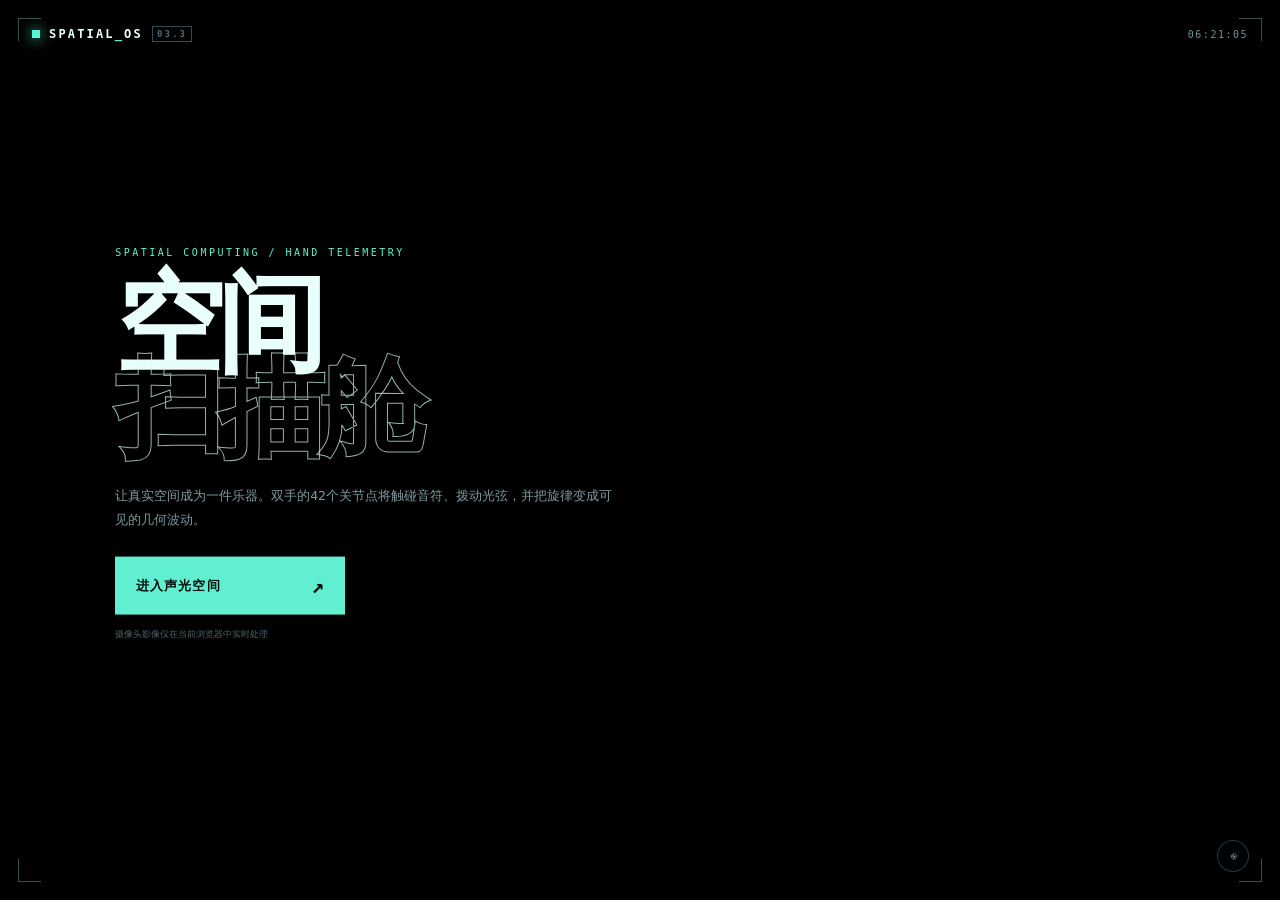
==== commit a260a110: "Add files via upload" ====
--- a/index.html
+++ b/index.html
@@ -44,7 +44,7 @@
     overlayColor = mix(defaultColor, overlayColor, overlayColor.a);
     gl_FragColor = mix(defaultColor, overlayColor, confidence);
   }
- `}J(){var e=this.h;e.activeTexture(e.TEXTURE1),this.u=gl(this,e),e.activeTexture(e.TEXTURE2),this.v=gl(this,e)}o(){super.o();var e=this.h;this.M=ul(e.getUniformLocation(this.i,`defaultTexture`),`Uniform location`),this.P=ul(e.getUniformLocation(this.i,`overlayTexture`),`Uniform location`),this.K=ul(e.getUniformLocation(this.i,`maskTexture`),`Uniform location`)}l(){super.l();var e=this.h;e.uniform1i(this.K,0),e.uniform1i(this.M,1),e.uniform1i(this.P,2)}close(){this.u&&this.h.deleteTexture(this.u),this.v&&this.h.deleteTexture(this.v),super.close()}};function Sl(e,t){switch(t){case 0:return e.h.find(e=>e instanceof Uint8Array);case 1:return e.h.find(e=>e instanceof Float32Array);case 2:return e.h.find(e=>typeof WebGLTexture<`u`&&e instanceof WebGLTexture);default:throw Error(`Type is not supported: ${t}`)}}function Cl(e){var t=Sl(e,1);if(!t){if(t=Sl(e,0))t=new Float32Array(t).map(e=>e/255);else{t=new Float32Array(e.width*e.height);let r=Tl(e);var n=Dl(e);if(_l(n,r,wl(e)),`iPad Simulator;iPhone Simulator;iPod Simulator;iPad;iPhone;iPod`.split(`;`).includes(navigator.platform)||navigator.userAgent.includes(`Mac`)&&`document`in self&&`ontouchend`in self.document){n=new Float32Array(e.width*e.height*4),r.readPixels(0,0,e.width,e.height,r.RGBA,r.FLOAT,n);for(let e=0,r=0;e<t.length;++e,r+=4)t[e]=n[r]}else r.readPixels(0,0,e.width,e.height,r.RED,r.FLOAT,t)}e.h.push(t)}return t}function wl(e){var t=Sl(e,2);if(!t){let n=Tl(e);t=Ol(e);let r=Cl(e),i=El(e);n.texImage2D(n.TEXTURE_2D,0,i,e.width,e.height,0,n.RED,n.FLOAT,r),kl(e)}return t}function Tl(e){if(!e.canvas)throw Error(`Conversion to different image formats require that a canvas is passed when initializing the image.`);return e.i||=ul(e.canvas.getContext(`webgl2`),`You cannot use a canvas that is already bound to a different type of rendering context.`),e.i}function El(e){if(e=Tl(e),!Al){if(e.getExtension(`EXT_color_buffer_float`)&&e.getExtension(`OES_texture_float_linear`)&&e.getExtension(`EXT_float_blend`))Al=e.R32F;else{if(!e.getExtension(`EXT_color_buffer_half_float`))throw Error(`GPU does not fully support 4-channel float32 or float16 formats`);Al=e.R16F}}return Al}function Dl(e){return e.l||=new yl,e.l}function Ol(e){var t=Tl(e);t.viewport(0,0,e.width,e.height),t.activeTexture(t.TEXTURE0);var n=Sl(e,2);return n||(n=gl(Dl(e),t,e.o?t.LINEAR:t.NEAREST),e.h.push(n),e.u=!0),t.bindTexture(t.TEXTURE_2D,n),n}function kl(e){e.i.bindTexture(e.i.TEXTURE_2D,null)}var Al,K=class{constructor(e,t,n,r,i,a,o){this.h=e,this.o=t,this.u=n,this.canvas=r,this.l=i,this.width=a,this.height=o,this.u&&--jl===0&&console.error(`You seem to be creating MPMask instances without invoking .close(). This leaks resources.`)}Ua(){return!!Sl(this,0)}ua(){return!!Sl(this,1)}X(){return!!Sl(this,2)}ta(){return(t=Sl(e=this,0))||(t=Cl(e),t=new Uint8Array(t.map(e=>Math.round(255*e))),e.h.push(t)),t;var e,t}sa(){return Cl(this)}T(){return wl(this)}clone(){var e=[];for(let t of this.h){let n;if(t instanceof Uint8Array)n=new Uint8Array(t);else if(t instanceof Float32Array)n=new Float32Array(t);else{if(!(t instanceof WebGLTexture))throw Error(`Type is not supported: ${t}`);{let e=Tl(this),t=Dl(this);e.activeTexture(e.TEXTURE1),n=gl(t,e,this.o?e.LINEAR:e.NEAREST),e.bindTexture(e.TEXTURE_2D,n);let r=El(this);e.texImage2D(e.TEXTURE_2D,0,r,this.width,this.height,0,e.RED,e.FLOAT,null),e.bindTexture(e.TEXTURE_2D,null),_l(t,e,n),hl(t,e,!1,()=>{Ol(this),e.clearColor(0,0,0,0),e.clear(e.COLOR_BUFFER_BIT),e.drawArrays(e.TRIANGLE_FAN,0,4),kl(this)}),vl(t),kl(this)}}e.push(n)}return new K(e,this.o,this.X(),this.canvas,this.l,this.width,this.height)}close(){this.u&&Tl(this).deleteTexture(Sl(this,2)),jl=-1}};K.prototype.close=K.prototype.close,K.prototype.clone=K.prototype.clone,K.prototype.getAsWebGLTexture=K.prototype.T,K.prototype.getAsFloat32Array=K.prototype.sa,K.prototype.getAsUint8Array=K.prototype.ta,K.prototype.hasWebGLTexture=K.prototype.X,K.prototype.hasFloat32Array=K.prototype.ua,K.prototype.hasUint8Array=K.prototype.Ua;var jl=250,Ml={color:`white`,lineWidth:4,radius:6};function Nl(e){return{...Ml,fillColor:(e||={}).color,...e}}function Pl(e,t){return e instanceof Function?e(t):e}function Fl(e,t,n){return Math.max(Math.min(t,n),Math.min(Math.max(t,n),e))}function Il(e){if(!e.l)throw Error(`CPU rendering requested but CanvasRenderingContext2D not provided.`);return e.l}function Ll(e){if(!e.u)throw Error(`GPU rendering requested but WebGL2RenderingContext not provided.`);return e.u}function Rl(e,t,n){if(t.X())n(t.T());else{let r=t.ua()?t.sa():t.ta();e.o=e.o??new yl;let i=Ll(e);n((e=new K([r],t.o,!1,i.canvas,e.o,t.width,t.height)).T()),e.close()}}function zl(e,t,n,r){var i=function(e){return e.h||=new bl,e.h}(e),a=Ll(e),o=Array.isArray(n)?new ImageData(new Uint8ClampedArray(n),1,1):n;hl(i,a,!0,()=>{(function(e,t,n,r){var i=e.h;if(i.activeTexture(i.TEXTURE0),i.bindTexture(i.TEXTURE_2D,t),i.activeTexture(i.TEXTURE1),i.bindTexture(i.TEXTURE_2D,e.v),i.texImage2D(i.TEXTURE_2D,0,i.RGBA,i.RGBA,i.UNSIGNED_BYTE,n),e.K&&function(e,t){if(e!==t)return!1;e=e.entries(),t=t.entries();for(let[n,r]of e){e=n;let i=r,a=t.next();if(a.done)return!1;let[o,s]=a.value;if(e!==o||i[0]!==s[0]||i[1]!==s[1]||i[2]!==s[2]||i[3]!==s[3])return!1}return!!t.next().done}(e.K,r))i.activeTexture(i.TEXTURE2),i.bindTexture(i.TEXTURE_2D,e.u);else{e.K=r;let t=Array(1024).fill(0);r.forEach((e,n)=>{if(e.length!==4)throw Error(`Color at index ${n} is not a four-channel value.`);t[4*n]=e[0],t[4*n+1]=e[1],t[4*n+2]=e[2],t[4*n+3]=e[3]}),i.activeTexture(i.TEXTURE2),i.bindTexture(i.TEXTURE_2D,e.u),i.texImage2D(i.TEXTURE_2D,0,i.RGBA,256,1,0,i.RGBA,i.UNSIGNED_BYTE,new Uint8Array(t))}})(i,t,o,r),a.clearColor(0,0,0,0),a.clear(a.COLOR_BUFFER_BIT),a.drawArrays(a.TRIANGLE_FAN,0,4);var e=i.h;e.activeTexture(e.TEXTURE0),e.bindTexture(e.TEXTURE_2D,null),e.activeTexture(e.TEXTURE1),e.bindTexture(e.TEXTURE_2D,null),e.activeTexture(e.TEXTURE2),e.bindTexture(e.TEXTURE_2D,null)})}function Bl(e,t,n,r){var i=Ll(e),a=function(e){return e.i||=new xl,e.i}(e),o=Array.isArray(n)?new ImageData(new Uint8ClampedArray(n),1,1):n,s=Array.isArray(r)?new ImageData(new Uint8ClampedArray(r),1,1):r;hl(a,i,!0,()=>{var e=a.h;e.activeTexture(e.TEXTURE0),e.bindTexture(e.TEXTURE_2D,t),e.activeTexture(e.TEXTURE1),e.bindTexture(e.TEXTURE_2D,a.u),e.texImage2D(e.TEXTURE_2D,0,e.RGBA,e.RGBA,e.UNSIGNED_BYTE,o),e.activeTexture(e.TEXTURE2),e.bindTexture(e.TEXTURE_2D,a.v),e.texImage2D(e.TEXTURE_2D,0,e.RGBA,e.RGBA,e.UNSIGNED_BYTE,s),i.clearColor(0,0,0,0),i.clear(i.COLOR_BUFFER_BIT),i.drawArrays(i.TRIANGLE_FAN,0,4),i.bindTexture(i.TEXTURE_2D,null),(e=a.h).activeTexture(e.TEXTURE0),e.bindTexture(e.TEXTURE_2D,null),e.activeTexture(e.TEXTURE1),e.bindTexture(e.TEXTURE_2D,null),e.activeTexture(e.TEXTURE2),e.bindTexture(e.TEXTURE_2D,null)})}var Vl=class{constructor(e,t){typeof CanvasRenderingContext2D<`u`&&e instanceof CanvasRenderingContext2D||e instanceof OffscreenCanvasRenderingContext2D?(this.l=e,this.u=t):this.u=e}Ma(e,t){if(e){var n=Il(this);t=Nl(t),n.save();var r=n.canvas,i=0;for(let a of e)n.fillStyle=Pl(t.fillColor,{index:i,from:a}),n.strokeStyle=Pl(t.color,{index:i,from:a}),n.lineWidth=Pl(t.lineWidth,{index:i,from:a}),(e=new Path2D).arc(a.x*r.width,a.y*r.height,Pl(t.radius,{index:i,from:a}),0,2*Math.PI),n.fill(e),n.stroke(e),++i;n.restore()}}La(e,t,n){if(e&&t){var r=Il(this);n=Nl(n),r.save();var i=r.canvas,a=0;for(let o of t){r.beginPath(),t=e[o.start];let s=e[o.end];t&&s&&(r.strokeStyle=Pl(n.color,{index:a,from:t,to:s}),r.lineWidth=Pl(n.lineWidth,{index:a,from:t,to:s}),r.moveTo(t.x*i.width,t.y*i.height),r.lineTo(s.x*i.width,s.y*i.height)),++a,r.stroke()}r.restore()}}Ia(e,t){var n=Il(this);t=Nl(t),n.save(),n.beginPath(),n.lineWidth=Pl(t.lineWidth,{}),n.strokeStyle=Pl(t.color,{}),n.fillStyle=Pl(t.fillColor,{}),n.moveTo(e.originX,e.originY),n.lineTo(e.originX+e.width,e.originY),n.lineTo(e.originX+e.width,e.originY+e.height),n.lineTo(e.originX,e.originY+e.height),n.lineTo(e.originX,e.originY),n.stroke(),n.fill(),n.restore()}Ja(e,t,n=[0,0,0,255]){this.l?function(e,t,n,r){var i=Ll(e);Rl(e,t,t=>{zl(e,t,n,r),(t=Il(e)).drawImage(i.canvas,0,0,t.canvas.width,t.canvas.height)})}(this,e,n,t):zl(this,e.T(),n,t)}Ka(e,t,n){this.l?function(e,t,n,r){var i=Ll(e);Rl(e,t,t=>{Bl(e,t,n,r),(t=Il(e)).drawImage(i.canvas,0,0,t.canvas.width,t.canvas.height)})}(this,e,t,n):Bl(this,e.T(),t,n)}close(){this.h?.close(),this.h=void 0,this.i?.close(),this.i=void 0,this.o?.close(),this.o=void 0}};function Hl(e,t){switch(t){case 0:return e.h.find(e=>e instanceof ImageData);case 1:return e.h.find(e=>typeof ImageBitmap<`u`&&e instanceof ImageBitmap);case 2:return e.h.find(e=>typeof WebGLTexture<`u`&&e instanceof WebGLTexture);default:throw Error(`Type is not supported: ${t}`)}}function Ul(e){var t=Hl(e,0);if(!t){t=Gl(e);let n=Kl(e),r=new Uint8Array(e.width*e.height*4);_l(n,t,Wl(e)),t.readPixels(0,0,e.width,e.height,t.RGBA,t.UNSIGNED_BYTE,r),vl(n),t=new ImageData(new Uint8ClampedArray(r.buffer),e.width,e.height),e.h.push(t)}return t}function Wl(e){var t=Hl(e,2);if(!t){let n=Gl(e);t=ql(e);let r=Hl(e,1)||Ul(e);n.texImage2D(n.TEXTURE_2D,0,n.RGBA,n.RGBA,n.UNSIGNED_BYTE,r),Jl(e)}return t}function Gl(e){if(!e.canvas)throw Error(`Conversion to different image formats require that a canvas is passed when initializing the image.`);return e.i||=ul(e.canvas.getContext(`webgl2`),`You cannot use a canvas that is already bound to a different type of rendering context.`),e.i}function Kl(e){return e.l||=new yl,e.l}function ql(e){var t=Gl(e);t.viewport(0,0,e.width,e.height),t.activeTexture(t.TEXTURE0);var n=Hl(e,2);return n||(n=gl(Kl(e),t),e.h.push(n),e.o=!0),t.bindTexture(t.TEXTURE_2D,n),n}function Jl(e){e.i.bindTexture(e.i.TEXTURE_2D,null)}function Yl(e){var t=Gl(e);return hl(Kl(e),t,!0,()=>function(e,t){var n=e.canvas;if(n.width===e.width&&n.height===e.height)return t();var r=n.width,i=n.height;return n.width=e.width,n.height=e.height,e=t(),n.width=r,n.height=i,e}(e,()=>{if(t.bindFramebuffer(t.FRAMEBUFFER,null),t.clearColor(0,0,0,0),t.clear(t.COLOR_BUFFER_BIT),t.drawArrays(t.TRIANGLE_FAN,0,4),!(e.canvas instanceof OffscreenCanvas))throw Error(`Conversion to ImageBitmap requires that the MediaPipe Tasks is initialized with an OffscreenCanvas`);return e.canvas.transferToImageBitmap()}))}Vl.prototype.close=Vl.prototype.close,Vl.prototype.drawConfidenceMask=Vl.prototype.Ka,Vl.prototype.drawCategoryMask=Vl.prototype.Ja,Vl.prototype.drawBoundingBox=Vl.prototype.Ia,Vl.prototype.drawConnectors=Vl.prototype.La,Vl.prototype.drawLandmarks=Vl.prototype.Ma,Vl.lerp=function(e,t,n,r,i){return Fl(r*(1-(e-t)/(n-t))+i*(1-(n-e)/(n-t)),r,i)},Vl.clamp=Fl;var Xl=class{constructor(e,t,n,r,i,a,o){this.h=e,this.u=t,this.o=n,this.canvas=r,this.l=i,this.width=a,this.height=o,(this.u||this.o)&&--Zl===0&&console.error(`You seem to be creating MPImage instances without invoking .close(). This leaks resources.`)}Ta(){return!!Hl(this,0)}va(){return!!Hl(this,1)}X(){return!!Hl(this,2)}Qa(){return Ul(this)}Pa(){var e=Hl(this,1);return e||(Wl(this),ql(this),e=Yl(this),Jl(this),this.h.push(e),this.u=!0),e}T(){return Wl(this)}clone(){var e=[];for(let t of this.h){let n;if(t instanceof ImageData)n=new ImageData(t.data,this.width,this.height);else if(t instanceof WebGLTexture){let e=Gl(this),t=Kl(this);e.activeTexture(e.TEXTURE1),n=gl(t,e),e.bindTexture(e.TEXTURE_2D,n),e.texImage2D(e.TEXTURE_2D,0,e.RGBA,this.width,this.height,0,e.RGBA,e.UNSIGNED_BYTE,null),e.bindTexture(e.TEXTURE_2D,null),_l(t,e,n),hl(t,e,!1,()=>{ql(this),e.clearColor(0,0,0,0),e.clear(e.COLOR_BUFFER_BIT),e.drawArrays(e.TRIANGLE_FAN,0,4),Jl(this)}),vl(t),Jl(this)}else{if(!(t instanceof ImageBitmap))throw Error(`Type is not supported: ${t}`);Wl(this),ql(this),n=Yl(this),Jl(this)}e.push(n)}return new Xl(e,this.va(),this.X(),this.canvas,this.l,this.width,this.height)}close(){this.u&&Hl(this,1).close(),this.o&&Gl(this).deleteTexture(Hl(this,2)),Zl=-1}};Xl.prototype.close=Xl.prototype.close,Xl.prototype.clone=Xl.prototype.clone,Xl.prototype.getAsWebGLTexture=Xl.prototype.T,Xl.prototype.getAsImageBitmap=Xl.prototype.Pa,Xl.prototype.getAsImageData=Xl.prototype.Qa,Xl.prototype.hasWebGLTexture=Xl.prototype.X,Xl.prototype.hasImageBitmap=Xl.prototype.va,Xl.prototype.hasImageData=Xl.prototype.Ta;var Zl=250;function Ql(...e){return e.map(([e,t])=>({start:e,end:t}))}var $l,eu=Qc(($l=Zc(Xc),class extends $l{get oa(){return this.j}Da(e,t,n){W(this,t,t=>{var[r,i]=Kc(this,e,t);this.oa._addBoundTextureAsImageToStream(t,r,i,n)})}ha(e,t){Jc(this,e,t),W(this,e,e=>{this.oa._attachImageListener(e)})}ia(e,t){Yc(this,e,t),W(this,e,e=>{this.oa._attachImageVectorListener(e)})}})),tu=class extends eu{};async function q(e,t,n){return nl(e,n.canvas??(Uc()?void 0:document.createElement(`canvas`)),t,n)}function nu(e,t,n,r){if(e.o&&r!==void 0){var i=S(e.baseOptions,ns,3);i?.h()||i?.l()?.h()?(++(i=e.o).h.U,i.i.set(r,performance.now())):(++(i=e.o).h.R,i.i.set(r,performance.now()))}if(e.qa){if(i=new Wo,n?.regionOfInterest){if(!e.Ca)throw Error(`This task doesn't support region-of-interest.`);let t=n.regionOfInterest;if(t.left>=t.right||t.top>=t.bottom)throw Error(`Expected RectF with left < right and top < bottom.`);if(t.left<0||t.top<0||t.right>1||t.bottom>1)throw Error(`Expected RectF values to be in [0,1].`);w(i,1,(t.left+t.right)/2),w(i,2,(t.top+t.bottom)/2),w(i,4,t.right-t.left),w(i,3,t.bottom-t.top)}else w(i,1,.5),w(i,2,.5),w(i,4,1),w(i,3,1);if(n?.rotationDegrees){if(n?.rotationDegrees%90!=0)throw Error(`Expected rotation to be a multiple of 90°.`);if(w(i,5,-Math.PI*n.rotationDegrees/180),n?.rotationDegrees%180!=0){let[e,r]=Gc(t);n=lr(i,4)*e/r,w(i,4,lr(i,3)*r/e),w(i,3,n)}}e.h.addProtoToStream(i.h(),`mediapipe.NormalizedRect`,e.qa,r)}e.h.Da(t,e.Ba,r??performance.now()),e.finishProcessing(r)}function ru(e,t,n){if(e.K)throw Error(`Task is not initialized with image mode. 'runningMode' must be set to 'IMAGE'.`);nu(e,t,n,e.J+1)}function iu(e,t,n,r){if(!e.K)throw Error(`Task is not initialized with video mode. 'runningMode' must be set to 'VIDEO'.`);nu(e,t,n,r)}function au(e,t,n,r){var i=t.data,a=t.width,o=a*(t=t.height);if((i instanceof Uint8Array||i instanceof Float32Array)&&i.length!==o)throw Error(`Unsupported channel count: `+i.length/o);return e=new K([i],n,!1,e.h.j.canvas,e.ea,a,t),r?e.clone():e}var ou=class extends ll{constructor(e,t,n,r){super(e),this.h=e,this.Ba=t,this.qa=n,this.Ca=r,this.ea=new yl,this.K=!1}l(e,t=!0,n=!1,r=!1){if(`runningMode`in e){var i=this.K=!!e.runningMode&&e.runningMode!==`IMAGE`;b(this.baseOptions,2,i==null?i:Pt(i))}if(e.canvas!==void 0&&this.h.j.canvas!==e.canvas)throw Error(`You must create a new task to reset the canvas.`);return super.l(e,t,n,r)}close(){this.ea.close(),super.close()}};ou.prototype.close=ou.prototype.close;var su=class extends ou{constructor(e,t){super(new tu(e,t),`image_in`,`norm_rect_in`,!1),this.m={detections:[]},C(e=this.i=new ss,0,1,t=new H),w(this.i,2,.5),w(this.i,3,.3)}D(){return`FaceDetector`}get baseOptions(){return S(this.i,H,1)}set baseOptions(e){C(this.i,0,1,e)}A(e){return`minDetectionConfidence`in e&&w(this.i,2,e.minDetectionConfidence??.5),`minSuppressionThreshold`in e&&w(this.i,3,e.minSuppressionThreshold??.3),this.l(e)}H(e,t){return this.m={detections:[]},ru(this,e,t),this.m}I(e,t,n){return this.m={detections:[]},iu(this,e,n,t),this.m}u(){var e=new Do;B(e,`image_in`),B(e,`norm_rect_in`),V(e,`detections`);var t=new bo;Ii(t,ls,this.i);var n=new So;gr(n,2,`mediapipe.tasks.vision.face_detector.FaceDetectorGraph`),R(n,`IMAGE:image_in`),R(n,`NORM_RECT:norm_rect_in`),z(n,`DETECTIONS:detections`),n.A(t),Eo(e,n),this.h.attachProtoVectorListener(`detections`,(e,t)=>{for(let t of e)e=Lo(t),this.m.detections.push(sc(e));G(this,t)}),this.h.attachEmptyPacketListener(`detections`,e=>{G(this,e)}),e=e.h(),this.setGraph(new Uint8Array(e),!0)}};su.prototype.detectForVideo=su.prototype.I,su.prototype.detect=su.prototype.H,su.prototype.setOptions=su.prototype.A,su.createFromModelPath=async function(e,t){return q(su,e,{baseOptions:{modelAssetPath:t}})},su.createFromModelBuffer=function(e,t){return q(su,e,{baseOptions:{modelAssetBuffer:t}})},su.createFromOptions=function(e,t){return q(su,e,t)};var cu=Ql([61,146],[146,91],[91,181],[181,84],[84,17],[17,314],[314,405],[405,321],[321,375],[375,291],[61,185],[185,40],[40,39],[39,37],[37,0],[0,267],[267,269],[269,270],[270,409],[409,291],[78,95],[95,88],[88,178],[178,87],[87,14],[14,317],[317,402],[402,318],[318,324],[324,308],[78,191],[191,80],[80,81],[81,82],[82,13],[13,312],[312,311],[311,310],[310,415],[415,308]),lu=Ql([263,249],[249,390],[390,373],[373,374],[374,380],[380,381],[381,382],[382,362],[263,466],[466,388],[388,387],[387,386],[386,385],[385,384],[384,398],[398,362]),uu=Ql([276,283],[283,282],[282,295],[295,285],[300,293],[293,334],[334,296],[296,336]),du=Ql([474,475],[475,476],[476,477],[477,474]),fu=Ql([33,7],[7,163],[163,144],[144,145],[145,153],[153,154],[154,155],[155,133],[33,246],[246,161],[161,160],[160,159],[159,158],[158,157],[157,173],[173,133]),pu=Ql([46,53],[53,52],[52,65],[65,55],[70,63],[63,105],[105,66],[66,107]),mu=Ql([469,470],[470,471],[471,472],[472,469]),hu=Ql([10,338],[338,297],[297,332],[332,284],[284,251],[251,389],[389,356],[356,454],[454,323],[323,361],[361,288],[288,397],[397,365],[365,379],[379,378],[378,400],[400,377],[377,152],[152,148],[148,176],[176,149],[149,150],[150,136],[136,172],[172,58],[58,132],[132,93],[93,234],[234,127],[127,162],[162,21],[21,54],[54,103],[103,67],[67,109],[109,10]),gu=[...cu,...lu,...uu,...fu,...pu,...hu],_u=Ql([127,34],[34,139],[139,127],[11,0],[0,37],[37,11],[232,231],[231,120],[120,232],[72,37],[37,39],[39,72],[128,121],[121,47],[47,128],[232,121],[121,128],[128,232],[104,69],[69,67],[67,104],[175,171],[171,148],[148,175],[118,50],[50,101],[101,118],[73,39],[39,40],[40,73],[9,151],[151,108],[108,9],[48,115],[115,131],[131,48],[194,204],[204,211],[211,194],[74,40],[40,185],[185,74],[80,42],[42,183],[183,80],[40,92],[92,186],[186,40],[230,229],[229,118],[118,230],[202,212],[212,214],[214,202],[83,18],[18,17],[17,83],[76,61],[61,146],[146,76],[160,29],[29,30],[30,160],[56,157],[157,173],[173,56],[106,204],[204,194],[194,106],[135,214],[214,192],[192,135],[203,165],[165,98],[98,203],[21,71],[71,68],[68,21],[51,45],[45,4],[4,51],[144,24],[24,23],[23,144],[77,146],[146,91],[91,77],[205,50],[50,187],[187,205],[201,200],[200,18],[18,201],[91,106],[106,182],[182,91],[90,91],[91,181],[181,90],[85,84],[84,17],[17,85],[206,203],[203,36],[36,206],[148,171],[171,140],[140,148],[92,40],[40,39],[39,92],[193,189],[189,244],[244,193],[159,158],[158,28],[28,159],[247,246],[246,161],[161,247],[236,3],[3,196],[196,236],[54,68],[68,104],[104,54],[193,168],[168,8],[8,193],[117,228],[228,31],[31,117],[189,193],[193,55],[55,189],[98,97],[97,99],[99,98],[126,47],[47,100],[100,126],[166,79],[79,218],[218,166],[155,154],[154,26],[26,155],[209,49],[49,131],[131,209],[135,136],[136,150],[150,135],[47,126],[126,217],[217,47],[223,52],[52,53],[53,223],[45,51],[51,134],[134,45],[211,170],[170,140],[140,211],[67,69],[69,108],[108,67],[43,106],[106,91],[91,43],[230,119],[119,120],[120,230],[226,130],[130,247],[247,226],[63,53],[53,52],[52,63],[238,20],[20,242],[242,238],[46,70],[70,156],[156,46],[78,62],[62,96],[96,78],[46,53],[53,63],[63,46],[143,34],[34,227],[227,143],[123,117],[117,111],[111,123],[44,125],[125,19],[19,44],[236,134],[134,51],[51,236],[216,206],[206,205],[205,216],[154,153],[153,22],[22,154],[39,37],[37,167],[167,39],[200,201],[201,208],[208,200],[36,142],[142,100],[100,36],[57,212],[212,202],[202,57],[20,60],[60,99],[99,20],[28,158],[158,157],[157,28],[35,226],[226,113],[113,35],[160,159],[159,27],[27,160],[204,202],[202,210],[210,204],[113,225],[225,46],[46,113],[43,202],[202,204],[204,43],[62,76],[76,77],[77,62],[137,123],[123,116],[116,137],[41,38],[38,72],[72,41],[203,129],[129,142],[142,203],[64,98],[98,240],[240,64],[49,102],[102,64],[64,49],[41,73],[73,74],[74,41],[212,216],[216,207],[207,212],[42,74],[74,184],[184,42],[169,170],[170,211],[211,169],[170,149],[149,176],[176,170],[105,66],[66,69],[69,105],[122,6],[6,168],[168,122],[123,147],[147,187],[187,123],[96,77],[77,90],[90,96],[65,55],[55,107],[107,65],[89,90],[90,180],[180,89],[101,100],[100,120],[120,101],[63,105],[105,104],[104,63],[93,137],[137,227],[227,93],[15,86],[86,85],[85,15],[129,102],[102,49],[49,129],[14,87],[87,86],[86,14],[55,8],[8,9],[9,55],[100,47],[47,121],[121,100],[145,23],[23,22],[22,145],[88,89],[89,179],[179,88],[6,122],[122,196],[196,6],[88,95],[95,96],[96,88],[138,172],[172,136],[136,138],[215,58],[58,172],[172,215],[115,48],[48,219],[219,115],[42,80],[80,81],[81,42],[195,3],[3,51],[51,195],[43,146],[146,61],[61,43],[171,175],[175,199],[199,171],[81,82],[82,38],[38,81],[53,46],[46,225],[225,53],[144,163],[163,110],[110,144],[52,65],[65,66],[66,52],[229,228],[228,117],[117,229],[34,127],[127,234],[234,34],[107,108],[108,69],[69,107],[109,108],[108,151],[151,109],[48,64],[64,235],[235,48],[62,78],[78,191],[191,62],[129,209],[209,126],[126,129],[111,35],[35,143],[143,111],[117,123],[123,50],[50,117],[222,65],[65,52],[52,222],[19,125],[125,141],[141,19],[221,55],[55,65],[65,221],[3,195],[195,197],[197,3],[25,7],[7,33],[33,25],[220,237],[237,44],[44,220],[70,71],[71,139],[139,70],[122,193],[193,245],[245,122],[247,130],[130,33],[33,247],[71,21],[21,162],[162,71],[170,169],[169,150],[150,170],[188,174],[174,196],[196,188],[216,186],[186,92],[92,216],[2,97],[97,167],[167,2],[141,125],[125,241],[241,141],[164,167],[167,37],[37,164],[72,38],[38,12],[12,72],[38,82],[82,13],[13,38],[63,68],[68,71],[71,63],[226,35],[35,111],[111,226],[101,50],[50,205],[205,101],[206,92],[92,165],[165,206],[209,198],[198,217],[217,209],[165,167],[167,97],[97,165],[220,115],[115,218],[218,220],[133,112],[112,243],[243,133],[239,238],[238,241],[241,239],[214,135],[135,169],[169,214],[190,173],[173,133],[133,190],[171,208],[208,32],[32,171],[125,44],[44,237],[237,125],[86,87],[87,178],[178,86],[85,86],[86,179],[179,85],[84,85],[85,180],[180,84],[83,84],[84,181],[181,83],[201,83],[83,182],[182,201],[137,93],[93,132],[132,137],[76,62],[62,183],[183,76],[61,76],[76,184],[184,61],[57,61],[61,185],[185,57],[212,57],[57,186],[186,212],[214,207],[207,187],[187,214],[34,143],[143,156],[156,34],[79,239],[239,237],[237,79],[123,137],[137,177],[177,123],[44,1],[1,4],[4,44],[201,194],[194,32],[32,201],[64,102],[102,129],[129,64],[213,215],[215,138],[138,213],[59,166],[166,219],[219,59],[242,99],[99,97],[97,242],[2,94],[94,141],[141,2],[75,59],[59,235],[235,75],[24,110],[110,228],[228,24],[25,130],[130,226],[226,25],[23,24],[24,229],[229,23],[22,23],[23,230],[230,22],[26,22],[22,231],[231,26],[112,26],[26,232],[232,112],[189,190],[190,243],[243,189],[221,56],[56,190],[190,221],[28,56],[56,221],[221,28],[27,28],[28,222],[222,27],[29,27],[27,223],[223,29],[30,29],[29,224],[224,30],[247,30],[30,225],[225,247],[238,79],[79,20],[20,238],[166,59],[59,75],[75,166],[60,75],[75,240],[240,60],[147,177],[177,215],[215,147],[20,79],[79,166],[166,20],[187,147],[147,213],[213,187],[112,233],[233,244],[244,112],[233,128],[128,245],[245,233],[128,114],[114,188],[188,128],[114,217],[217,174],[174,114],[131,115],[115,220],[220,131],[217,198],[198,236],[236,217],[198,131],[131,134],[134,198],[177,132],[132,58],[58,177],[143,35],[35,124],[124,143],[110,163],[163,7],[7,110],[228,110],[110,25],[25,228],[356,389],[389,368],[368,356],[11,302],[302,267],[267,11],[452,350],[350,349],[349,452],[302,303],[303,269],[269,302],[357,343],[343,277],[277,357],[452,453],[453,357],[357,452],[333,332],[332,297],[297,333],[175,152],[152,377],[377,175],[347,348],[348,330],[330,347],[303,304],[304,270],[270,303],[9,336],[336,337],[337,9],[278,279],[279,360],[360,278],[418,262],[262,431],[431,418],[304,408],[408,409],[409,304],[310,415],[415,407],[407,310],[270,409],[409,410],[410,270],[450,348],[348,347],[347,450],[422,430],[430,434],[434,422],[313,314],[314,17],[17,313],[306,307],[307,375],[375,306],[387,388],[388,260],[260,387],[286,414],[414,398],[398,286],[335,406],[406,418],[418,335],[364,367],[367,416],[416,364],[423,358],[358,327],[327,423],[251,284],[284,298],[298,251],[281,5],[5,4],[4,281],[373,374],[374,253],[253,373],[307,320],[320,321],[321,307],[425,427],[427,411],[411,425],[421,313],[313,18],[18,421],[321,405],[405,406],[406,321],[320,404],[404,405],[405,320],[315,16],[16,17],[17,315],[426,425],[425,266],[266,426],[377,400],[400,369],[369,377],[322,391],[391,269],[269,322],[417,465],[465,464],[464,417],[386,257],[257,258],[258,386],[466,260],[260,388],[388,466],[456,399],[399,419],[419,456],[284,332],[332,333],[333,284],[417,285],[285,8],[8,417],[346,340],[340,261],[261,346],[413,441],[441,285],[285,413],[327,460],[460,328],[328,327],[355,371],[371,329],[329,355],[392,439],[439,438],[438,392],[382,341],[341,256],[256,382],[429,420],[420,360],[360,429],[364,394],[394,379],[379,364],[277,343],[343,437],[437,277],[443,444],[444,283],[283,443],[275,440],[440,363],[363,275],[431,262],[262,369],[369,431],[297,338],[338,337],[337,297],[273,375],[375,321],[321,273],[450,451],[451,349],[349,450],[446,342],[342,467],[467,446],[293,334],[334,282],[282,293],[458,461],[461,462],[462,458],[276,353],[353,383],[383,276],[308,324],[324,325],[325,308],[276,300],[300,293],[293,276],[372,345],[345,447],[447,372],[352,345],[345,340],[340,352],[274,1],[1,19],[19,274],[456,248],[248,281],[281,456],[436,427],[427,425],[425,436],[381,256],[256,252],[252,381],[269,391],[391,393],[393,269],[200,199],[199,428],[428,200],[266,330],[330,329],[329,266],[287,273],[273,422],[422,287],[250,462],[462,328],[328,250],[258,286],[286,384],[384,258],[265,353],[353,342],[342,265],[387,259],[259,257],[257,387],[424,431],[431,430],[430,424],[342,353],[353,276],[276,342],[273,335],[335,424],[424,273],[292,325],[325,307],[307,292],[366,447],[447,345],[345,366],[271,303],[303,302],[302,271],[423,266],[266,371],[371,423],[294,455],[455,460],[460,294],[279,278],[278,294],[294,279],[271,272],[272,304],[304,271],[432,434],[434,427],[427,432],[272,407],[407,408],[408,272],[394,430],[430,431],[431,394],[395,369],[369,400],[400,395],[334,333],[333,299],[299,334],[351,417],[417,168],[168,351],[352,280],[280,411],[411,352],[325,319],[319,320],[320,325],[295,296],[296,336],[336,295],[319,403],[403,404],[404,319],[330,348],[348,349],[349,330],[293,298],[298,333],[333,293],[323,454],[454,447],[447,323],[15,16],[16,315],[315,15],[358,429],[429,279],[279,358],[14,15],[15,316],[316,14],[285,336],[336,9],[9,285],[329,349],[349,350],[350,329],[374,380],[380,252],[252,374],[318,402],[402,403],[403,318],[6,197],[197,419],[419,6],[318,319],[319,325],[325,318],[367,364],[364,365],[365,367],[435,367],[367,397],[397,435],[344,438],[438,439],[439,344],[272,271],[271,311],[311,272],[195,5],[5,281],[281,195],[273,287],[287,291],[291,273],[396,428],[428,199],[199,396],[311,271],[271,268],[268,311],[283,444],[444,445],[445,283],[373,254],[254,339],[339,373],[282,334],[334,296],[296,282],[449,347],[347,346],[346,449],[264,447],[447,454],[454,264],[336,296],[296,299],[299,336],[338,10],[10,151],[151,338],[278,439],[439,455],[455,278],[292,407],[407,415],[415,292],[358,371],[371,355],[355,358],[340,345],[345,372],[372,340],[346,347],[347,280],[280,346],[442,443],[443,282],[282,442],[19,94],[94,370],[370,19],[441,442],[442,295],[295,441],[248,419],[419,197],[197,248],[263,255],[255,359],[359,263],[440,275],[275,274],[274,440],[300,383],[383,368],[368,300],[351,412],[412,465],[465,351],[263,467],[467,466],[466,263],[301,368],[368,389],[389,301],[395,378],[378,379],[379,395],[412,351],[351,419],[419,412],[436,426],[426,322],[322,436],[2,164],[164,393],[393,2],[370,462],[462,461],[461,370],[164,0],[0,267],[267,164],[302,11],[11,12],[12,302],[268,12],[12,13],[13,268],[293,300],[300,301],[301,293],[446,261],[261,340],[340,446],[330,266],[266,425],[425,330],[426,423],[423,391],[391,426],[429,355],[355,437],[437,429],[391,327],[327,326],[326,391],[440,457],[457,438],[438,440],[341,382],[382,362],[362,341],[459,457],[457,461],[461,459],[434,430],[430,394],[394,434],[414,463],[463,362],[362,414],[396,369],[369,262],[262,396],[354,461],[461,457],[457,354],[316,403],[403,402],[402,316],[315,404],[404,403],[403,315],[314,405],[405,404],[404,314],[313,406],[406,405],[405,313],[421,418],[418,406],[406,421],[366,401],[401,361],[361,366],[306,408],[408,407],[407,306],[291,409],[409,408],[408,291],[287,410],[410,409],[409,287],[432,436],[436,410],[410,432],[434,416],[416,411],[411,434],[264,368],[368,383],[383,264],[309,438],[438,457],[457,309],[352,376],[376,401],[401,352],[274,275],[275,4],[4,274],[421,428],[428,262],[262,421],[294,327],[327,358],[358,294],[433,416],[416,367],[367,433],[289,455],[455,439],[439,289],[462,370],[370,326],[326,462],[2,326],[326,370],[370,2],[305,460],[460,455],[455,305],[254,449],[449,448],[448,254],[255,261],[261,446],[446,255],[253,450],[450,449],[449,253],[252,451],[451,450],[450,252],[256,452],[452,451],[451,256],[341,453],[453,452],[452,341],[413,464],[464,463],[463,413],[441,413],[413,414],[414,441],[258,442],[442,441],[441,258],[257,443],[443,442],[442,257],[259,444],[444,443],[443,259],[260,445],[445,444],[444,260],[467,342],[342,445],[445,467],[459,458],[458,250],[250,459],[289,392],[392,290],[290,289],[290,328],[328,460],[460,290],[376,433],[433,435],[435,376],[250,290],[290,392],[392,250],[411,416],[416,433],[433,411],[341,463],[463,464],[464,341],[453,464],[464,465],[465,453],[357,465],[465,412],[412,357],[343,412],[412,399],[399,343],[360,363],[363,440],[440,360],[437,399],[399,456],[456,437],[420,456],[456,363],[363,420],[401,435],[435,288],[288,401],[372,383],[383,353],[353,372],[339,255],[255,249],[249,339],[448,261],[261,255],[255,448],[133,243],[243,190],[190,133],[133,155],[155,112],[112,133],[33,246],[246,247],[247,33],[33,130],[130,25],[25,33],[398,384],[384,286],[286,398],[362,398],[398,414],[414,362],[362,463],[463,341],[341,362],[263,359],[359,467],[467,263],[263,249],[249,255],[255,263],[466,467],[467,260],[260,466],[75,60],[60,166],[166,75],[238,239],[239,79],[79,238],[162,127],[127,139],[139,162],[72,11],[11,37],[37,72],[121,232],[232,120],[120,121],[73,72],[72,39],[39,73],[114,128],[128,47],[47,114],[233,232],[232,128],[128,233],[103,104],[104,67],[67,103],[152,175],[175,148],[148,152],[119,118],[118,101],[101,119],[74,73],[73,40],[40,74],[107,9],[9,108],[108,107],[49,48],[48,131],[131,49],[32,194],[194,211],[211,32],[184,74],[74,185],[185,184],[191,80],[80,183],[183,191],[185,40],[40,186],[186,185],[119,230],[230,118],[118,119],[210,202],[202,214],[214,210],[84,83],[83,17],[17,84],[77,76],[76,146],[146,77],[161,160],[160,30],[30,161],[190,56],[56,173],[173,190],[182,106],[106,194],[194,182],[138,135],[135,192],[192,138],[129,203],[203,98],[98,129],[54,21],[21,68],[68,54],[5,51],[51,4],[4,5],[145,144],[144,23],[23,145],[90,77],[77,91],[91,90],[207,205],[205,187],[187,207],[83,201],[201,18],[18,83],[181,91],[91,182],[182,181],[180,90],[90,181],[181,180],[16,85],[85,17],[17,16],[205,206],[206,36],[36,205],[176,148],[148,140],[140,176],[165,92],[92,39],[39,165],[245,193],[193,244],[244,245],[27,159],[159,28],[28,27],[30,247],[247,161],[161,30],[174,236],[236,196],[196,174],[103,54],[54,104],[104,103],[55,193],[193,8],[8,55],[111,117],[117,31],[31,111],[221,189],[189,55],[55,221],[240,98],[98,99],[99,240],[142,126],[126,100],[100,142],[219,166],[166,218],[218,219],[112,155],[155,26],[26,112],[198,209],[209,131],[131,198],[169,135],[135,150],[150,169],[114,47],[47,217],[217,114],[224,223],[223,53],[53,224],[220,45],[45,134],[134,220],[32,211],[211,140],[140,32],[109,67],[67,108],[108,109],[146,43],[43,91],[91,146],[231,230],[230,120],[120,231],[113,226],[226,247],[247,113],[105,63],[63,52],[52,105],[241,238],[238,242],[242,241],[124,46],[46,156],[156,124],[95,78],[78,96],[96,95],[70,46],[46,63],[63,70],[116,143],[143,227],[227,116],[116,123],[123,111],[111,116],[1,44],[44,19],[19,1],[3,236],[236,51],[51,3],[207,216],[216,205],[205,207],[26,154],[154,22],[22,26],[165,39],[39,167],[167,165],[199,200],[200,208],[208,199],[101,36],[36,100],[100,101],[43,57],[57,202],[202,43],[242,20],[20,99],[99,242],[56,28],[28,157],[157,56],[124,35],[35,113],[113,124],[29,160],[160,27],[27,29],[211,204],[204,210],[210,211],[124,113],[113,46],[46,124],[106,43],[43,204],[204,106],[96,62],[62,77],[77,96],[227,137],[137,116],[116,227],[73,41],[41,72],[72,73],[36,203],[203,142],[142,36],[235,64],[64,240],[240,235],[48,49],[49,64],[64,48],[42,41],[41,74],[74,42],[214,212],[212,207],[207,214],[183,42],[42,184],[184,183],[210,169],[169,211],[211,210],[140,170],[170,176],[176,140],[104,105],[105,69],[69,104],[193,122],[122,168],[168,193],[50,123],[123,187],[187,50],[89,96],[96,90],[90,89],[66,65],[65,107],[107,66],[179,89],[89,180],[180,179],[119,101],[101,120],[120,119],[68,63],[63,104],[104,68],[234,93],[93,227],[227,234],[16,15],[15,85],[85,16],[209,129],[129,49],[49,209],[15,14],[14,86],[86,15],[107,55],[55,9],[9,107],[120,100],[100,121],[121,120],[153,145],[145,22],[22,153],[178,88],[88,179],[179,178],[197,6],[6,196],[196,197],[89,88],[88,96],[96,89],[135,138],[138,136],[136,135],[138,215],[215,172],[172,138],[218,115],[115,219],[219,218],[41,42],[42,81],[81,41],[5,195],[195,51],[51,5],[57,43],[43,61],[61,57],[208,171],[171,199],[199,208],[41,81],[81,38],[38,41],[224,53],[53,225],[225,224],[24,144],[144,110],[110,24],[105,52],[52,66],[66,105],[118,229],[229,117],[117,118],[227,34],[34,234],[234,227],[66,107],[107,69],[69,66],[10,109],[109,151],[151,10],[219,48],[48,235],[235,219],[183,62],[62,191],[191,183],[142,129],[129,126],[126,142],[116,111],[111,143],[143,116],[118,117],[117,50],[50,118],[223,222],[222,52],[52,223],[94,19],[19,141],[141,94],[222,221],[221,65],[65,222],[196,3],[3,197],[197,196],[45,220],[220,44],[44,45],[156,70],[70,139],[139,156],[188,122],[122,245],[245,188],[139,71],[71,162],[162,139],[149,170],[170,150],[150,149],[122,188],[188,196],[196,122],[206,216],[216,92],[92,206],[164,2],[2,167],[167,164],[242,141],[141,241],[241,242],[0,164],[164,37],[37,0],[11,72],[72,12],[12,11],[12,38],[38,13],[13,12],[70,63],[63,71],[71,70],[31,226],[226,111],[111,31],[36,101],[101,205],[205,36],[203,206],[206,165],[165,203],[126,209],[209,217],[217,126],[98,165],[165,97],[97,98],[237,220],[220,218],[218,237],[237,239],[239,241],[241,237],[210,214],[214,169],[169,210],[140,171],[171,32],[32,140],[241,125],[125,237],[237,241],[179,86],[86,178],[178,179],[180,85],[85,179],[179,180],[181,84],[84,180],[180,181],[182,83],[83,181],[181,182],[194,201],[201,182],[182,194],[177,137],[137,132],[132,177],[184,76],[76,183],[183,184],[185,61],[61,184],[184,185],[186,57],[57,185],[185,186],[216,212],[212,186],[186,216],[192,214],[214,187],[187,192],[139,34],[34,156],[156,139],[218,79],[79,237],[237,218],[147,123],[123,177],[177,147],[45,44],[44,4],[4,45],[208,201],[201,32],[32,208],[98,64],[64,129],[129,98],[192,213],[213,138],[138,192],[235,59],[59,219],[219,235],[141,242],[242,97],[97,141],[97,2],[2,141],[141,97],[240,75],[75,235],[235,240],[229,24],[24,228],[228,229],[31,25],[25,226],[226,31],[230,23],[23,229],[229,230],[231,22],[22,230],[230,231],[232,26],[26,231],[231,232],[233,112],[112,232],[232,233],[244,189],[189,243],[243,244],[189,221],[221,190],[190,189],[222,28],[28,221],[221,222],[223,27],[27,222],[222,223],[224,29],[29,223],[223,224],[225,30],[30,224],[224,225],[113,247],[247,225],[225,113],[99,60],[60,240],[240,99],[213,147],[147,215],[215,213],[60,20],[20,166],[166,60],[192,187],[187,213],[213,192],[243,112],[112,244],[244,243],[244,233],[233,245],[245,244],[245,128],[128,188],[188,245],[188,114],[114,174],[174,188],[134,131],[131,220],[220,134],[174,217],[217,236],[236,174],[236,198],[198,134],[134,236],[215,177],[177,58],[58,215],[156,143],[143,124],[124,156],[25,110],[110,7],[7,25],[31,228],[228,25],[25,31],[264,356],[356,368],[368,264],[0,11],[11,267],[267,0],[451,452],[452,349],[349,451],[267,302],[302,269],[269,267],[350,357],[357,277],[277,350],[350,452],[452,357],[357,350],[299,333],[333,297],[297,299],[396,175],[175,377],[377,396],[280,347],[347,330],[330,280],[269,303],[303,270],[270,269],[151,9],[9,337],[337,151],[344,278],[278,360],[360,344],[424,418],[418,431],[431,424],[270,304],[304,409],[409,270],[272,310],[310,407],[407,272],[322,270],[270,410],[410,322],[449,450],[450,347],[347,449],[432,422],[422,434],[434,432],[18,313],[313,17],[17,18],[291,306],[306,375],[375,291],[259,387],[387,260],[260,259],[424,335],[335,418],[418,424],[434,364],[364,416],[416,434],[391,423],[423,327],[327,391],[301,251],[251,298],[298,301],[275,281],[281,4],[4,275],[254,373],[373,253],[253,254],[375,307],[307,321],[321,375],[280,425],[425,411],[411,280],[200,421],[421,18],[18,200],[335,321],[321,406],[406,335],[321,320],[320,405],[405,321],[314,315],[315,17],[17,314],[423,426],[426,266],[266,423],[396,377],[377,369],[369,396],[270,322],[322,269],[269,270],[413,417],[417,464],[464,413],[385,386],[386,258],[258,385],[248,456],[456,419],[419,248],[298,284],[284,333],[333,298],[168,417],[417,8],[8,168],[448,346],[346,261],[261,448],[417,413],[413,285],[285,417],[326,327],[327,328],[328,326],[277,355],[355,329],[329,277],[309,392],[392,438],[438,309],[381,382],[382,256],[256,381],[279,429],[429,360],[360,279],[365,364],[364,379],[379,365],[355,277],[277,437],[437,355],[282,443],[443,283],[283,282],[281,275],[275,363],[363,281],[395,431],[431,369],[369,395],[299,297],[297,337],[337,299],[335,273],[273,321],[321,335],[348,450],[450,349],[349,348],[359,446],[446,467],[467,359],[283,293],[293,282],[282,283],[250,458],[458,462],[462,250],[300,276],[276,383],[383,300],[292,308],[308,325],[325,292],[283,276],[276,293],[293,283],[264,372],[372,447],[447,264],[346,352],[352,340],[340,346],[354,274],[274,19],[19,354],[363,456],[456,281],[281,363],[426,436],[436,425],[425,426],[380,381],[381,252],[252,380],[267,269],[269,393],[393,267],[421,200],[200,428],[428,421],[371,266],[266,329],[329,371],[432,287],[287,422],[422,432],[290,250],[250,328],[328,290],[385,258],[258,384],[384,385],[446,265],[265,342],[342,446],[386,387],[387,257],[257,386],[422,424],[424,430],[430,422],[445,342],[342,276],[276,445],[422,273],[273,424],[424,422],[306,292],[292,307],[307,306],[352,366],[366,345],[345,352],[268,271],[271,302],[302,268],[358,423],[423,371],[371,358],[327,294],[294,460],[460,327],[331,279],[279,294],[294,331],[303,271],[271,304],[304,303],[436,432],[432,427],[427,436],[304,272],[272,408],[408,304],[395,394],[394,431],[431,395],[378,395],[395,400],[400,378],[296,334],[334,299],[299,296],[6,351],[351,168],[168,6],[376,352],[352,411],[411,376],[307,325],[325,320],[320,307],[285,295],[295,336],[336,285],[320,319],[319,404],[404,320],[329,330],[330,349],[349,329],[334,293],[293,333],[333,334],[366,323],[323,447],[447,366],[316,15],[15,315],[315,316],[331,358],[358,279],[279,331],[317,14],[14,316],[316,317],[8,285],[285,9],[9,8],[277,329],[329,350],[350,277],[253,374],[374,252],[252,253],[319,318],[318,403],[403,319],[351,6],[6,419],[419,351],[324,318],[318,325],[325,324],[397,367],[367,365],[365,397],[288,435],[435,397],[397,288],[278,344],[344,439],[439,278],[310,272],[272,311],[311,310],[248,195],[195,281],[281,248],[375,273],[273,291],[291,375],[175,396],[396,199],[199,175],[312,311],[311,268],[268,312],[276,283],[283,445],[445,276],[390,373],[373,339],[339,390],[295,282],[282,296],[296,295],[448,449],[449,346],[346,448],[356,264],[264,454],[454,356],[337,336],[336,299],[299,337],[337,338],[338,151],[151,337],[294,278],[278,455],[455,294],[308,292],[292,415],[415,308],[429,358],[358,355],[355,429],[265,340],[340,372],[372,265],[352,346],[346,280],[280,352],[295,442],[442,282],[282,295],[354,19],[19,370],[370,354],[285,441],[441,295],[295,285],[195,248],[248,197],[197,195],[457,440],[440,274],[274,457],[301,300],[300,368],[368,301],[417,351],[351,465],[465,417],[251,301],[301,389],[389,251],[394,395],[395,379],[379,394],[399,412],[412,419],[419,399],[410,436],[436,322],[322,410],[326,2],[2,393],[393,326],[354,370],[370,461],[461,354],[393,164],[164,267],[267,393],[268,302],[302,12],[12,268],[312,268],[268,13],[13,312],[298,293],[293,301],[301,298],[265,446],[446,340],[340,265],[280,330],[330,425],[425,280],[322,426],[426,391],[391,322],[420,429],[429,437],[437,420],[393,391],[391,326],[326,393],[344,440],[440,438],[438,344],[458,459],[459,461],[461,458],[364,434],[434,394],[394,364],[428,396],[396,262],[262,428],[274,354],[354,457],[457,274],[317,316],[316,402],[402,317],[316,315],[315,403],[403,316],[315,314],[314,404],[404,315],[314,313],[313,405],[405,314],[313,421],[421,406],[406,313],[323,366],[366,361],[361,323],[292,306],[306,407],[407,292],[306,291],[291,408],[408,306],[291,287],[287,409],[409,291],[287,432],[432,410],[410,287],[427,434],[434,411],[411,427],[372,264],[264,383],[383,372],[459,309],[309,457],[457,459],[366,352],[352,401],[401,366],[1,274],[274,4],[4,1],[418,421],[421,262],[262,418],[331,294],[294,358],[358,331],[435,433],[433,367],[367,435],[392,289],[289,439],[439,392],[328,462],[462,326],[326,328],[94,2],[2,370],[370,94],[289,305],[305,455],[455,289],[339,254],[254,448],[448,339],[359,255],[255,446],[446,359],[254,253],[253,449],[449,254],[253,252],[252,450],[450,253],[252,256],[256,451],[451,252],[256,341],[341,452],[452,256],[414,413],[413,463],[463,414],[286,441],[441,414],[414,286],[286,258],[258,441],[441,286],[258,257],[257,442],[442,258],[257,259],[259,443],[443,257],[259,260],[260,444],[444,259],[260,467],[467,445],[445,260],[309,459],[459,250],[250,309],[305,289],[289,290],[290,305],[305,290],[290,460],[460,305],[401,376],[376,435],[435,401],[309,250],[250,392],[392,309],[376,411],[411,433],[433,376],[453,341],[341,464],[464,453],[357,453],[453,465],[465,357],[343,357],[357,412],[412,343],[437,343],[343,399],[399,437],[344,360],[360,440],[440,344],[420,437],[437,456],[456,420],[360,420],[420,363],[363,360],[361,401],[401,288],[288,361],[265,372],[372,353],[353,265],[390,339],[339,249],[249,390],[339,448],[448,255],[255,339]);function vu(e){e.m={faceLandmarks:[],faceBlendshapes:[],facialTransformationMatrixes:[]}}var J=class extends ou{constructor(e,t){super(new tu(e,t),`image_in`,`norm_rect`,!1),this.m={faceLandmarks:[],faceBlendshapes:[],facialTransformationMatrixes:[]},this.outputFacialTransformationMatrixes=this.outputFaceBlendshapes=!1,C(e=this.i=new fs,0,1,t=new H),this.C=new ds,C(this.i,0,3,this.C),this.v=new ss,C(this.i,0,2,this.v),fr(this.v,4,1),w(this.v,2,.5),w(this.C,2,.5),w(this.i,4,.5)}D(){return`FaceLandmarker`}get baseOptions(){return S(this.i,H,1)}set baseOptions(e){C(this.i,0,1,e)}A(e){return`numFaces`in e&&fr(this.v,4,e.numFaces??1),`minFaceDetectionConfidence`in e&&w(this.v,2,e.minFaceDetectionConfidence??.5),`minTrackingConfidence`in e&&w(this.i,4,e.minTrackingConfidence??.5),`minFacePresenceConfidence`in e&&w(this.C,2,e.minFacePresenceConfidence??.5),`outputFaceBlendshapes`in e&&(this.outputFaceBlendshapes=!!e.outputFaceBlendshapes),`outputFacialTransformationMatrixes`in e&&(this.outputFacialTransformationMatrixes=!!e.outputFacialTransformationMatrixes),this.l(e)}H(e,t){return vu(this),ru(this,e,t),this.m}I(e,t,n){return vu(this),iu(this,e,n,t),this.m}u(){var e=new Do;B(e,`image_in`),B(e,`norm_rect`),V(e,`face_landmarks`);var t=new bo;Ii(t,ms,this.i);var n=new So;gr(n,2,`mediapipe.tasks.vision.face_landmarker.FaceLandmarkerGraph`),R(n,`IMAGE:image_in`),R(n,`NORM_RECT:norm_rect`),z(n,`NORM_LANDMARKS:face_landmarks`),n.A(t),Eo(e,n),this.h.attachProtoVectorListener(`face_landmarks`,(e,t)=>{for(let t of e)e=Vo(t),this.m.faceLandmarks.push(cc(e));G(this,t)}),this.h.attachEmptyPacketListener(`face_landmarks`,e=>{G(this,e)}),this.outputFaceBlendshapes&&(V(e,`blendshapes`),z(n,`BLENDSHAPES:blendshapes`),this.h.attachProtoVectorListener(`blendshapes`,(e,t)=>{if(this.outputFaceBlendshapes)for(let t of e)e=No(t),this.m.faceBlendshapes.push(ac(e.h()??[]));G(this,t)}),this.h.attachEmptyPacketListener(`blendshapes`,e=>{G(this,e)})),this.outputFacialTransformationMatrixes&&(V(e,`face_geometry`),z(n,`FACE_GEOMETRY:face_geometry`),this.h.attachProtoVectorListener(`face_geometry`,(e,t)=>{if(this.outputFacialTransformationMatrixes)for(let t of e)(e=S(e=us(t),Ho,2))&&this.m.facialTransformationMatrixes.push({rows:cr(e,1)??0??0,columns:cr(e,2)??0??0,data:Vn(e,3,Nt).slice()??[]});G(this,t)}),this.h.attachEmptyPacketListener(`face_geometry`,e=>{G(this,e)})),e=e.h(),this.setGraph(new Uint8Array(e),!0)}};J.prototype.detectForVideo=J.prototype.I,J.prototype.detect=J.prototype.H,J.prototype.setOptions=J.prototype.A,J.createFromModelPath=function(e,t){return q(J,e,{baseOptions:{modelAssetPath:t}})},J.createFromModelBuffer=function(e,t){return q(J,e,{baseOptions:{modelAssetBuffer:t}})},J.createFromOptions=function(e,t){return q(J,e,t)},J.FACE_LANDMARKS_LIPS=cu,t(`module$exports$google3$third_party$mediapipe$tasks$web$vision$face_landmarker$face_landmarker.FaceLandmarker.FACE_LANDMARKS_LIPS`,J.FACE_LANDMARKS_LIPS),J.FACE_LANDMARKS_LEFT_EYE=lu,t(`module$exports$google3$third_party$mediapipe$tasks$web$vision$face_landmarker$face_landmarker.FaceLandmarker.FACE_LANDMARKS_LEFT_EYE`,J.FACE_LANDMARKS_LEFT_EYE),J.FACE_LANDMARKS_LEFT_EYEBROW=uu,t(`module$exports$google3$third_party$mediapipe$tasks$web$vision$face_landmarker$face_landmarker.FaceLandmarker.FACE_LANDMARKS_LEFT_EYEBROW`,J.FACE_LANDMARKS_LEFT_EYEBROW),J.FACE_LANDMARKS_LEFT_IRIS=du,t(`module$exports$google3$third_party$mediapipe$tasks$web$vision$face_landmarker$face_landmarker.FaceLandmarker.FACE_LANDMARKS_LEFT_IRIS`,J.FACE_LANDMARKS_LEFT_IRIS),J.FACE_LANDMARKS_RIGHT_EYE=fu,t(`module$exports$google3$third_party$mediapipe$tasks$web$vision$face_landmarker$face_landmarker.FaceLandmarker.FACE_LANDMARKS_RIGHT_EYE`,J.FACE_LANDMARKS_RIGHT_EYE),J.FACE_LANDMARKS_RIGHT_EYEBROW=pu,t(`module$exports$google3$third_party$mediapipe$tasks$web$vision$face_landmarker$face_landmarker.FaceLandmarker.FACE_LANDMARKS_RIGHT_EYEBROW`,J.FACE_LANDMARKS_RIGHT_EYEBROW),J.FACE_LANDMARKS_RIGHT_IRIS=mu,t(`module$exports$google3$third_party$mediapipe$tasks$web$vision$face_landmarker$face_landmarker.FaceLandmarker.FACE_LANDMARKS_RIGHT_IRIS`,J.FACE_LANDMARKS_RIGHT_IRIS),J.FACE_LANDMARKS_FACE_OVAL=hu,t(`module$exports$google3$third_party$mediapipe$tasks$web$vision$face_landmarker$face_landmarker.FaceLandmarker.FACE_LANDMARKS_FACE_OVAL`,J.FACE_LANDMARKS_FACE_OVAL),J.FACE_LANDMARKS_CONTOURS=gu,t(`module$exports$google3$third_party$mediapipe$tasks$web$vision$face_landmarker$face_landmarker.FaceLandmarker.FACE_LANDMARKS_CONTOURS`,J.FACE_LANDMARKS_CONTOURS),J.FACE_LANDMARKS_TESSELATION=_u,t(`module$exports$google3$third_party$mediapipe$tasks$web$vision$face_landmarker$face_landmarker.FaceLandmarker.FACE_LANDMARKS_TESSELATION`,J.FACE_LANDMARKS_TESSELATION);var yu=Ql([0,1],[1,2],[2,3],[3,4],[0,5],[5,6],[6,7],[7,8],[5,9],[9,10],[10,11],[11,12],[9,13],[13,14],[14,15],[15,16],[13,17],[0,17],[17,18],[18,19],[19,20]);function bu(e){e.gestures=[],e.landmarks=[],e.worldLandmarks=[],e.handedness=[]}function xu(e){return e.gestures.length===0?{gestures:[],landmarks:[],worldLandmarks:[],handedness:[],handednesses:[]}:{gestures:e.gestures,landmarks:e.landmarks,worldLandmarks:e.worldLandmarks,handedness:e.handedness,handednesses:e.handedness}}function Su(e,t=!0){var n=[];for(let i of e){var r=No(i);e=[];for(let n of r.h())r=t&&cr(n,1)!=null?cr(n,1)??0:-1,e.push({score:lr(n,2)??0,index:r,categoryName:v(y(n,3))??``??``,displayName:v(y(n,4))??``??``});n.push(e)}return n}var Cu=class extends ou{constructor(e,t){super(new tu(e,t),`image_in`,`norm_rect`,!1),this.gestures=[],this.landmarks=[],this.worldLandmarks=[],this.handedness=[],C(e=this.m=new xs,0,1,t=new H),this.v=new bs,C(this.m,0,2,this.v),this.G=new ys,C(this.v,0,3,this.G),this.C=new vs,C(this.v,0,2,this.C),this.i=new _s,C(this.m,0,3,this.i),w(this.C,2,.5),w(this.v,4,.5),w(this.G,2,.5)}D(){return`GestureRecognizer`}get baseOptions(){return S(this.m,H,1)}set baseOptions(e){C(this.m,0,1,e)}A(e){if(fr(this.C,3,e.numHands??1),`minHandDetectionConfidence`in e&&w(this.C,2,e.minHandDetectionConfidence??.5),`minTrackingConfidence`in e&&w(this.v,4,e.minTrackingConfidence??.5),`minHandPresenceConfidence`in e&&w(this.G,2,e.minHandPresenceConfidence??.5),e.cannedGesturesClassifierOptions){var t=new hs,n=t,r=rc(e.cannedGesturesClassifierOptions,S(this.i,hs,3)?.l());C(n,0,2,r),C(this.i,0,3,t)}else e.cannedGesturesClassifierOptions===void 0&&S(this.i,hs,3)?.h();return e.customGesturesClassifierOptions?(C(n=t=new hs,0,2,r=rc(e.customGesturesClassifierOptions,S(this.i,hs,4)?.l())),C(this.i,0,4,t)):e.customGesturesClassifierOptions===void 0&&S(this.i,hs,4)?.h(),this.l(e)}Xa(e,t){return bu(this),ru(this,e,t),xu(this)}Ya(e,t,n){return bu(this),iu(this,e,n,t),xu(this)}u(){var e=new Do;B(e,`image_in`),B(e,`norm_rect`),V(e,`hand_gestures`),V(e,`hand_landmarks`),V(e,`world_hand_landmarks`),V(e,`handedness`);var t=new bo;Ii(t,Es,this.m);var n=new So;gr(n,2,`mediapipe.tasks.vision.gesture_recognizer.GestureRecognizerGraph`),R(n,`IMAGE:image_in`),R(n,`NORM_RECT:norm_rect`),z(n,`HAND_GESTURES:hand_gestures`),z(n,`LANDMARKS:hand_landmarks`),z(n,`WORLD_LANDMARKS:world_hand_landmarks`),z(n,`HANDEDNESS:handedness`),n.A(t),Eo(e,n),this.h.attachProtoVectorListener(`hand_landmarks`,(e,t)=>{for(let t of e)e=Vo(t),this.landmarks.push(cc(e));G(this,t)}),this.h.attachEmptyPacketListener(`hand_landmarks`,e=>{G(this,e)}),this.h.attachProtoVectorListener(`world_hand_landmarks`,(e,t)=>{for(let t of e)e=zo(t),this.worldLandmarks.push(lc(e));G(this,t)}),this.h.attachEmptyPacketListener(`world_hand_landmarks`,e=>{G(this,e)}),this.h.attachProtoVectorListener(`hand_gestures`,(e,t)=>{this.gestures.push(...Su(e,!1)),G(this,t)}),this.h.attachEmptyPacketListener(`hand_gestures`,e=>{G(this,e)}),this.h.attachProtoVectorListener(`handedness`,(e,t)=>{this.handedness.push(...Su(e)),G(this,t)}),this.h.attachEmptyPacketListener(`handedness`,e=>{G(this,e)}),e=e.h(),this.setGraph(new Uint8Array(e),!0)}};function wu(e){return{landmarks:e.landmarks,worldLandmarks:e.worldLandmarks,handednesses:e.handedness,handedness:e.handedness}}Cu.prototype.recognizeForVideo=Cu.prototype.Ya,Cu.prototype.recognize=Cu.prototype.Xa,Cu.prototype.setOptions=Cu.prototype.A,Cu.createFromModelPath=function(e,t){return q(Cu,e,{baseOptions:{modelAssetPath:t}})},Cu.createFromModelBuffer=function(e,t){return q(Cu,e,{baseOptions:{modelAssetBuffer:t}})},Cu.createFromOptions=function(e,t){return q(Cu,e,t)},Cu.HAND_CONNECTIONS=yu,t(`module$exports$google3$third_party$mediapipe$tasks$web$vision$gesture_recognizer$gesture_recognizer.GestureRecognizer.HAND_CONNECTIONS`,Cu.HAND_CONNECTIONS);var Tu=class extends ou{constructor(e,t){super(new tu(e,t),`image_in`,`norm_rect`,!1),this.landmarks=[],this.worldLandmarks=[],this.handedness=[],C(e=this.i=new bs,0,1,t=new H),this.v=new ys,C(this.i,0,3,this.v),this.m=new vs,C(this.i,0,2,this.m),fr(this.m,3,1),w(this.m,2,.5),w(this.v,2,.5),w(this.i,4,.5)}D(){return`HandLandmarker`}get baseOptions(){return S(this.i,H,1)}set baseOptions(e){C(this.i,0,1,e)}A(e){return`numHands`in e&&fr(this.m,3,e.numHands??1),`minHandDetectionConfidence`in e&&w(this.m,2,e.minHandDetectionConfidence??.5),`minTrackingConfidence`in e&&w(this.i,4,e.minTrackingConfidence??.5),`minHandPresenceConfidence`in e&&w(this.v,2,e.minHandPresenceConfidence??.5),this.l(e)}H(e,t){return this.landmarks=[],this.worldLandmarks=[],this.handedness=[],ru(this,e,t),wu(this)}I(e,t,n){return this.landmarks=[],this.worldLandmarks=[],this.handedness=[],iu(this,e,n,t),wu(this)}u(){var e=new Do;B(e,`image_in`),B(e,`norm_rect`),V(e,`hand_landmarks`),V(e,`world_hand_landmarks`),V(e,`handedness`);var t=new bo;Ii(t,Ds,this.i);var n=new So;gr(n,2,`mediapipe.tasks.vision.hand_landmarker.HandLandmarkerGraph`),R(n,`IMAGE:image_in`),R(n,`NORM_RECT:norm_rect`),z(n,`LANDMARKS:hand_landmarks`),z(n,`WORLD_LANDMARKS:world_hand_landmarks`),z(n,`HANDEDNESS:handedness`),n.A(t),Eo(e,n),this.h.attachProtoVectorListener(`hand_landmarks`,(e,t)=>{for(let t of e)e=Vo(t),this.landmarks.push(cc(e));G(this,t)}),this.h.attachEmptyPacketListener(`hand_landmarks`,e=>{G(this,e)}),this.h.attachProtoVectorListener(`world_hand_landmarks`,(e,t)=>{for(let t of e)e=zo(t),this.worldLandmarks.push(lc(e));G(this,t)}),this.h.attachEmptyPacketListener(`world_hand_landmarks`,e=>{G(this,e)}),this.h.attachProtoVectorListener(`handedness`,(e,t)=>{var n=this.handedness,r=n.push,i=[];for(let t of e){e=No(t);let n=[];for(let t of e.h())n.push({score:lr(t,2)??0,index:cr(t,1)??0??-1,categoryName:v(y(t,3))??``??``,displayName:v(y(t,4))??``??``});i.push(n)}r.call(n,...i),G(this,t)}),this.h.attachEmptyPacketListener(`handedness`,e=>{G(this,e)}),e=e.h(),this.setGraph(new Uint8Array(e),!0)}};Tu.prototype.detectForVideo=Tu.prototype.I,Tu.prototype.detect=Tu.prototype.H,Tu.prototype.setOptions=Tu.prototype.A,Tu.createFromModelPath=function(e,t){return q(Tu,e,{baseOptions:{modelAssetPath:t}})},Tu.createFromModelBuffer=function(e,t){return q(Tu,e,{baseOptions:{modelAssetBuffer:t}})},Tu.createFromOptions=function(e,t){return q(Tu,e,t)},Tu.HAND_CONNECTIONS=yu,t(`module$exports$google3$third_party$mediapipe$tasks$web$vision$hand_landmarker$hand_landmarker.HandLandmarker.HAND_CONNECTIONS`,Tu.HAND_CONNECTIONS);var Eu=Ql([0,1],[1,2],[2,3],[3,7],[0,4],[4,5],[5,6],[6,8],[9,10],[11,12],[11,13],[13,15],[15,17],[15,19],[15,21],[17,19],[12,14],[14,16],[16,18],[16,20],[16,22],[18,20],[11,23],[12,24],[23,24],[23,25],[24,26],[25,27],[26,28],[27,29],[28,30],[29,31],[30,32],[27,31],[28,32]);function Du(e){e.i={faceLandmarks:[],faceBlendshapes:[],poseLandmarks:[],poseWorldLandmarks:[],poseSegmentationMasks:[],leftHandLandmarks:[],leftHandWorldLandmarks:[],rightHandLandmarks:[],rightHandWorldLandmarks:[]}}function Ou(e){try{if(!e.G)return e.i;e.G(e.i)}finally{cl(e)}}function ku(e,t){e=Vo(e),t.push(cc(e))}var Y=class extends ou{constructor(e,t){super(new tu(e,t),`input_frames_image`,null,!1),this.i={faceLandmarks:[],faceBlendshapes:[],poseLandmarks:[],poseWorldLandmarks:[],poseSegmentationMasks:[],leftHandLandmarks:[],leftHandWorldLandmarks:[],rightHandLandmarks:[],rightHandWorldLandmarks:[]},this.outputPoseSegmentationMasks=this.outputFaceBlendshapes=!1,C(e=this.m=new js,0,1,t=new H),this.Z=new ys,C(this.m,0,2,this.Z),this.Aa=new Os,C(this.m,0,3,this.Aa),this.v=new ss,C(this.m,0,4,this.v),this.P=new ds,C(this.m,0,5,this.P),this.C=new ks,C(this.m,0,6,this.C),this.aa=new As,C(this.m,0,7,this.aa),w(this.v,2,.5),w(this.v,3,.3),w(this.P,2,.5),w(this.C,2,.5),w(this.C,3,.3),w(this.aa,2,.5),w(this.Z,2,.5)}D(){return`HolisticLandmarker`}get baseOptions(){return S(this.m,H,1)}set baseOptions(e){C(this.m,0,1,e)}A(e){return`minFaceDetectionConfidence`in e&&w(this.v,2,e.minFaceDetectionConfidence??.5),`minFaceSuppressionThreshold`in e&&w(this.v,3,e.minFaceSuppressionThreshold??.3),`minFacePresenceConfidence`in e&&w(this.P,2,e.minFacePresenceConfidence??.5),`outputFaceBlendshapes`in e&&(this.outputFaceBlendshapes=!!e.outputFaceBlendshapes),`minPoseDetectionConfidence`in e&&w(this.C,2,e.minPoseDetectionConfidence??.5),`minPoseSuppressionThreshold`in e&&w(this.C,3,e.minPoseSuppressionThreshold??.3),`minPosePresenceConfidence`in e&&w(this.aa,2,e.minPosePresenceConfidence??.5),`outputPoseSegmentationMasks`in e&&(this.outputPoseSegmentationMasks=!!e.outputPoseSegmentationMasks),`minHandLandmarksConfidence`in e&&w(this.Z,2,e.minHandLandmarksConfidence??.5),this.l(e)}H(e,t,n){var r=typeof t==`function`?{}:t;return this.G=typeof t==`function`?t:n,Du(this),ru(this,e,r),Ou(this)}I(e,t,n,r){var i=typeof n==`function`?{}:n;return this.G=typeof n==`function`?n:r,Du(this),iu(this,e,i,t),Ou(this)}u(){var e=new Do;B(e,`input_frames_image`),V(e,`pose_landmarks`),V(e,`pose_world_landmarks`),V(e,`face_landmarks`),V(e,`left_hand_landmarks`),V(e,`left_hand_world_landmarks`),V(e,`right_hand_landmarks`),V(e,`right_hand_world_landmarks`);var t=new bo,n=new $a;gr(n,1,`type.googleapis.com/mediapipe.tasks.vision.holistic_landmarker.proto.HolisticLandmarkerGraphOptions`),function(e,t){if(t!=null){if(Array.isArray(t))b(e,2,bn(t,0,Sn));else{if(!(typeof t==`string`||t instanceof be||he(t)))throw Error(`invalid value in Any.value field: `+t+` expected a ByteString, a base64 encoded string, a Uint8Array or a jspb array`);qn(e,2,Xe(t,!1),_e())}}}(n,this.m.h());var r=new So;gr(r,2,`mediapipe.tasks.vision.holistic_landmarker.HolisticLandmarkerGraph`),sr(r,8,$a,n),R(r,`IMAGE:input_frames_image`),z(r,`POSE_LANDMARKS:pose_landmarks`),z(r,`POSE_WORLD_LANDMARKS:pose_world_landmarks`),z(r,`FACE_LANDMARKS:face_landmarks`),z(r,`LEFT_HAND_LANDMARKS:left_hand_landmarks`),z(r,`LEFT_HAND_WORLD_LANDMARKS:left_hand_world_landmarks`),z(r,`RIGHT_HAND_LANDMARKS:right_hand_landmarks`),z(r,`RIGHT_HAND_WORLD_LANDMARKS:right_hand_world_landmarks`),r.A(t),Eo(e,r),ol(this,e),this.h.attachProtoListener(`pose_landmarks`,(e,t)=>{ku(e,this.i.poseLandmarks),G(this,t)}),this.h.attachEmptyPacketListener(`pose_landmarks`,e=>{G(this,e)}),this.h.attachProtoListener(`pose_world_landmarks`,(e,t)=>{var n=this.i.poseWorldLandmarks;e=zo(e),n.push(lc(e)),G(this,t)}),this.h.attachEmptyPacketListener(`pose_world_landmarks`,e=>{G(this,e)}),this.outputPoseSegmentationMasks&&(z(r,`POSE_SEGMENTATION_MASK:pose_segmentation_mask`),sl(this,`pose_segmentation_mask`),this.h.ha(`pose_segmentation_mask`,(e,t)=>{this.i.poseSegmentationMasks=[au(this,e,!0,!this.G)],G(this,t)}),this.h.attachEmptyPacketListener(`pose_segmentation_mask`,e=>{this.i.poseSegmentationMasks=[],G(this,e)})),this.h.attachProtoListener(`face_landmarks`,(e,t)=>{ku(e,this.i.faceLandmarks),G(this,t)}),this.h.attachEmptyPacketListener(`face_landmarks`,e=>{G(this,e)}),this.outputFaceBlendshapes&&(V(e,`extra_blendshapes`),z(r,`FACE_BLENDSHAPES:extra_blendshapes`),this.h.attachProtoListener(`extra_blendshapes`,(e,t)=>{var n=this.i.faceBlendshapes;this.outputFaceBlendshapes&&(e=No(e),n.push(ac(e.h()??[]))),G(this,t)}),this.h.attachEmptyPacketListener(`extra_blendshapes`,e=>{G(this,e)})),this.h.attachProtoListener(`left_hand_landmarks`,(e,t)=>{ku(e,this.i.leftHandLandmarks),G(this,t)}),this.h.attachEmptyPacketListener(`left_hand_landmarks`,e=>{G(this,e)}),this.h.attachProtoListener(`left_hand_world_landmarks`,(e,t)=>{var n=this.i.leftHandWorldLandmarks;e=zo(e),n.push(lc(e)),G(this,t)}),this.h.attachEmptyPacketListener(`left_hand_world_landmarks`,e=>{G(this,e)}),this.h.attachProtoListener(`right_hand_landmarks`,(e,t)=>{ku(e,this.i.rightHandLandmarks),G(this,t)}),this.h.attachEmptyPacketListener(`right_hand_landmarks`,e=>{G(this,e)}),this.h.attachProtoListener(`right_hand_world_landmarks`,(e,t)=>{var n=this.i.rightHandWorldLandmarks;e=zo(e),n.push(lc(e)),G(this,t)}),this.h.attachEmptyPacketListener(`right_hand_world_landmarks`,e=>{G(this,e)}),e=e.h(),this.setGraph(new Uint8Array(e),!0)}};Y.prototype.detectForVideo=Y.prototype.I,Y.prototype.detect=Y.prototype.H,Y.prototype.setOptions=Y.prototype.A,Y.createFromModelPath=function(e,t){return q(Y,e,{baseOptions:{modelAssetPath:t}})},Y.createFromModelBuffer=function(e,t){return q(Y,e,{baseOptions:{modelAssetBuffer:t}})},Y.createFromOptions=function(e,t){return q(Y,e,t)},Y.HAND_CONNECTIONS=yu,t(`module$exports$google3$third_party$mediapipe$tasks$web$vision$holistic_landmarker$holistic_landmarker.HolisticLandmarker.HAND_CONNECTIONS`,Y.HAND_CONNECTIONS),Y.POSE_CONNECTIONS=Eu,t(`module$exports$google3$third_party$mediapipe$tasks$web$vision$holistic_landmarker$holistic_landmarker.HolisticLandmarker.POSE_CONNECTIONS`,Y.POSE_CONNECTIONS),Y.FACE_LANDMARKS_LIPS=cu,t(`module$exports$google3$third_party$mediapipe$tasks$web$vision$holistic_landmarker$holistic_landmarker.HolisticLandmarker.FACE_LANDMARKS_LIPS`,Y.FACE_LANDMARKS_LIPS),Y.FACE_LANDMARKS_LEFT_EYE=lu,t(`module$exports$google3$third_party$mediapipe$tasks$web$vision$holistic_landmarker$holistic_landmarker.HolisticLandmarker.FACE_LANDMARKS_LEFT_EYE`,Y.FACE_LANDMARKS_LEFT_EYE),Y.FACE_LANDMARKS_LEFT_EYEBROW=uu,t(`module$exports$google3$third_party$mediapipe$tasks$web$vision$holistic_landmarker$holistic_landmarker.HolisticLandmarker.FACE_LANDMARKS_LEFT_EYEBROW`,Y.FACE_LANDMARKS_LEFT_EYEBROW),Y.FACE_LANDMARKS_LEFT_IRIS=du,t(`module$exports$google3$third_party$mediapipe$tasks$web$vision$holistic_landmarker$holistic_landmarker.HolisticLandmarker.FACE_LANDMARKS_LEFT_IRIS`,Y.FACE_LANDMARKS_LEFT_IRIS),Y.FACE_LANDMARKS_RIGHT_EYE=fu,t(`module$exports$google3$third_party$mediapipe$tasks$web$vision$holistic_landmarker$holistic_landmarker.HolisticLandmarker.FACE_LANDMARKS_RIGHT_EYE`,Y.FACE_LANDMARKS_RIGHT_EYE),Y.FACE_LANDMARKS_RIGHT_EYEBROW=pu,t(`module$exports$google3$third_party$mediapipe$tasks$web$vision$holistic_landmarker$holistic_landmarker.HolisticLandmarker.FACE_LANDMARKS_RIGHT_EYEBROW`,Y.FACE_LANDMARKS_RIGHT_EYEBROW),Y.FACE_LANDMARKS_RIGHT_IRIS=mu,t(`module$exports$google3$third_party$mediapipe$tasks$web$vision$holistic_landmarker$holistic_landmarker.HolisticLandmarker.FACE_LANDMARKS_RIGHT_IRIS`,Y.FACE_LANDMARKS_RIGHT_IRIS),Y.FACE_LANDMARKS_FACE_OVAL=hu,t(`module$exports$google3$third_party$mediapipe$tasks$web$vision$holistic_landmarker$holistic_landmarker.HolisticLandmarker.FACE_LANDMARKS_FACE_OVAL`,Y.FACE_LANDMARKS_FACE_OVAL),Y.FACE_LANDMARKS_CONTOURS=gu,t(`module$exports$google3$third_party$mediapipe$tasks$web$vision$holistic_landmarker$holistic_landmarker.HolisticLandmarker.FACE_LANDMARKS_CONTOURS`,Y.FACE_LANDMARKS_CONTOURS),Y.FACE_LANDMARKS_TESSELATION=_u,t(`module$exports$google3$third_party$mediapipe$tasks$web$vision$holistic_landmarker$holistic_landmarker.HolisticLandmarker.FACE_LANDMARKS_TESSELATION`,Y.FACE_LANDMARKS_TESSELATION);var Au=class extends ou{constructor(e,t){super(new tu(e,t),`input_image`,`norm_rect`,!0),this.m={classifications:[]},C(e=this.i=new Ps,0,1,t=new H)}D(){return`ImageClassifier`}get baseOptions(){return S(this.i,H,1)}set baseOptions(e){C(this.i,0,1,e)}A(e){return C(this.i,0,2,rc(e,S(this.i,Qo,2))),this.l(e)}Ga(e,t){return this.m={classifications:[]},ru(this,e,t),this.m}Ha(e,t,n){return this.m={classifications:[]},iu(this,e,n,t),this.m}u(){var e=new Do;B(e,`input_image`),B(e,`norm_rect`),V(e,`classifications`);var t=new bo;Ii(t,Fs,this.i);var n=new So;gr(n,2,`mediapipe.tasks.vision.image_classifier.ImageClassifierGraph`),R(n,`IMAGE:input_image`),R(n,`NORM_RECT:norm_rect`),z(n,`CLASSIFICATIONS:classifications`),n.A(t),Eo(e,n),this.h.attachProtoListener(`classifications`,(e,t)=>{this.m=oc(Ko(e)),G(this,t)}),this.h.attachEmptyPacketListener(`classifications`,e=>{G(this,e)}),e=e.h(),this.setGraph(new Uint8Array(e),!0)}};Au.prototype.classifyForVideo=Au.prototype.Ha,Au.prototype.classify=Au.prototype.Ga,Au.prototype.setOptions=Au.prototype.A,Au.createFromModelPath=function(e,t){return q(Au,e,{baseOptions:{modelAssetPath:t}})},Au.createFromModelBuffer=function(e,t){return q(Au,e,{baseOptions:{modelAssetBuffer:t}})},Au.createFromOptions=function(e,t){return q(Au,e,t)};var ju=class extends ou{constructor(e,t){super(new tu(e,t),`image_in`,`norm_rect`,!0),this.i=new Is,this.embeddings={embeddings:[]},C(e=this.i,0,1,t=new H)}D(){return`ImageEmbedder`}get baseOptions(){return S(this.i,H,1)}set baseOptions(e){C(this.i,0,1,e)}A(e){var t=this.i,n=S(this.i,es,2);if(n=n?n.clone():new es,e.l2Normalize!==void 0){var r=e.l2Normalize;b(n,1,r==null?r:Pt(r))}else`l2Normalize`in e&&b(n,1);return e.quantize===void 0?`quantize`in e&&b(n,2):b(n,2,(r=e.quantize)==null?r:Pt(r)),C(t,0,2,n),this.l(e)}Na(e,t){return ru(this,e,t),this.embeddings}Oa(e,t,n){return iu(this,e,n,t),this.embeddings}u(){var e=new Do;B(e,`image_in`),B(e,`norm_rect`),V(e,`embeddings_out`);var t=new bo;Ii(t,Ls,this.i);var n=new So;gr(n,2,`mediapipe.tasks.vision.image_embedder.ImageEmbedderGraph`),R(n,`IMAGE:image_in`),R(n,`NORM_RECT:norm_rect`),z(n,`EMBEDDINGS:embeddings_out`),n.A(t),Eo(e,n),this.h.attachProtoListener(`embeddings_out`,(e,t)=>{e=Zo(e),this.embeddings=function(e){return{embeddings:nr(e,Yo,1).map(e=>{var t={headIndex:cr(e,3)??0??-1,headName:v(y(e,4))??``??``};if(Bn(e,1,Xo))e=Vn(e=ur(e,qo,1,Xo),1,Nt),t.floatEmbedding=e.slice();else{let n=new Uint8Array;t.quantizedEmbedding=ur(e,Jo,2,Xo)?.h()?.i()??n}return t}),timestampMs:ic(y(e,2,void 0,qt)??In)}}(e),G(this,t)}),this.h.attachEmptyPacketListener(`embeddings_out`,e=>{G(this,e)}),e=e.h(),this.setGraph(new Uint8Array(e),!0)}};ju.cosineSimilarity=function(e,t){if(e.floatEmbedding&&t.floatEmbedding)e=dc(e.floatEmbedding,t.floatEmbedding);else{if(!e.quantizedEmbedding||!t.quantizedEmbedding)throw Error(`Cannot compute cosine similarity between quantized and float embeddings.`);e=dc(uc(e.quantizedEmbedding),uc(t.quantizedEmbedding))}return e},ju.prototype.embedForVideo=ju.prototype.Oa,ju.prototype.embed=ju.prototype.Na,ju.prototype.setOptions=ju.prototype.A,ju.createFromModelPath=function(e,t){return q(ju,e,{baseOptions:{modelAssetPath:t}})},ju.createFromModelBuffer=function(e,t){return q(ju,e,{baseOptions:{modelAssetBuffer:t}})},ju.createFromOptions=function(e,t){return q(ju,e,t)};var Mu=class{constructor(e,t,n){this.confidenceMasks=e,this.categoryMask=t,this.qualityScores=n}close(){this.confidenceMasks?.forEach(e=>{e.close()}),this.categoryMask?.close()}};function Nu(e){var t=function(e){return nr(e,So,1)}(e.ka()).filter(e=>(v(y(e,1))??``).includes(`mediapipe.tasks.TensorsToSegmentationCalculator`));if(e.v=[],t.length>1)throw Error(`The graph has more than one mediapipe.tasks.TensorsToSegmentationCalculator.`);t.length===1&&(S(t[0],bo,7)?.u()?.h()??new Map).forEach((t,n)=>{e.v[Number(n)]=v(y(t,1))??``})}function Pu(e){e.categoryMask=void 0,e.confidenceMasks=void 0,e.qualityScores=void 0}function Fu(e){try{let t=new Mu(e.confidenceMasks,e.categoryMask,e.qualityScores);if(!e.m)return t;e.m(t)}finally{cl(e)}}Mu.prototype.close=Mu.prototype.close;var Iu=class extends ou{constructor(e,t){super(new tu(e,t),`image_in`,`norm_rect`,!1),this.v=[],this.outputCategoryMask=!1,this.outputConfidenceMasks=!0,this.i=new Hs,this.C=new Rs,C(this.i,0,3,this.C),C(e=this.i,0,1,t=new H)}D(){return`ImageSegmenter`}get baseOptions(){return S(this.i,H,1)}set baseOptions(e){C(this.i,0,1,e)}A(e){return e.displayNamesLocale===void 0?`displayNamesLocale`in e&&b(this.i,2):b(this.i,2,Qt(e.displayNamesLocale)),`outputCategoryMask`in e&&(this.outputCategoryMask=e.outputCategoryMask??!1),`outputConfidenceMasks`in e&&(this.outputConfidenceMasks=e.outputConfidenceMasks??!0),super.l(e)}M(){Nu(this)}segment(e,t,n){var r=typeof t==`function`?{}:t;return this.m=typeof t==`function`?t:n,Pu(this),ru(this,e,r),Fu(this)}cb(e,t,n,r){var i=typeof n==`function`?{}:n;return this.m=typeof n==`function`?n:r,Pu(this),iu(this,e,i,t),Fu(this)}Ra(){return this.v}u(){var e=new Do;B(e,`image_in`),B(e,`norm_rect`);var t=new bo;Ii(t,Us,this.i);var n=new So;gr(n,2,`mediapipe.tasks.vision.image_segmenter.ImageSegmenterGraph`),R(n,`IMAGE:image_in`),R(n,`NORM_RECT:norm_rect`),n.A(t),Eo(e,n),ol(this,e),this.outputConfidenceMasks&&(V(e,`confidence_masks`),z(n,`CONFIDENCE_MASKS:confidence_masks`),sl(this,`confidence_masks`),this.h.ia(`confidence_masks`,(e,t)=>{this.confidenceMasks=e.map(e=>au(this,e,!0,!this.m)),G(this,t)}),this.h.attachEmptyPacketListener(`confidence_masks`,e=>{this.confidenceMasks=[],G(this,e)})),this.outputCategoryMask&&(V(e,`category_mask`),z(n,`CATEGORY_MASK:category_mask`),sl(this,`category_mask`),this.h.ha(`category_mask`,(e,t)=>{this.categoryMask=au(this,e,!1,!this.m),G(this,t)}),this.h.attachEmptyPacketListener(`category_mask`,e=>{this.categoryMask=void 0,G(this,e)})),V(e,`quality_scores`),z(n,`QUALITY_SCORES:quality_scores`),this.h.attachFloatVectorListener(`quality_scores`,(e,t)=>{this.qualityScores=e,G(this,t)}),this.h.attachEmptyPacketListener(`quality_scores`,e=>{this.categoryMask=void 0,G(this,e)}),e=e.h(),this.setGraph(new Uint8Array(e),!0)}};Iu.prototype.getLabels=Iu.prototype.Ra,Iu.prototype.segmentForVideo=Iu.prototype.cb,Iu.prototype.segment=Iu.prototype.segment,Iu.prototype.setOptions=Iu.prototype.A,Iu.createFromModelPath=function(e,t){return q(Iu,e,{baseOptions:{modelAssetPath:t}})},Iu.createFromModelBuffer=function(e,t){return q(Iu,e,{baseOptions:{modelAssetBuffer:t}})},Iu.createFromOptions=function(e,t){return q(Iu,e,t)};var Lu={0:0,1:1,2:2,3:3};function Ru(){return Uc()?void 0:document.createElement(`canvas`)}var zu=class extends ll{constructor(e,t){super(new el(e,t)),this.v=new yl,this.delegate=`CPU`,this.i=0,this.baseOptions=new H,this.C=this.m=0}D(){return`InteractiveSegmenter`}get j(){return this.h.j}A(e){return this.delegate=e.baseOptions?.delegate??`CPU`,super.l(e)}eb(e){if(this.i===0)throw Error(`Segmenter is not initialized.`);var t;if(this.m!==0&&(this.j._free(this.m),this.m=0),!(t=typeof ImageData<`u`&&e instanceof ImageData)){if(typeof e!=`object`||!e)t=!1;else{t=e.data;var n=e.width,r=e.height;t=Number.isInteger(n)&&n>0&&Number.isInteger(r)&&r>0&&(t instanceof Uint8ClampedArray||t instanceof Uint8Array)}}if(t)t=e.width,n=e.height,e=e.data;else{if([t,n]=Gc(e),typeof OffscreenCanvas<`u`)r=new OffscreenCanvas(t,n);else{if(typeof document>`u`)throw Error(`Canvas is not supported in this environment.`);r=document.createElement(`canvas`)}if(r.width=t,r.height=n,!(r=r.getContext(`2d`)))throw Error(`Canvas 2D context is not supported in this environment.`);r.drawImage(e,0,0),e=r.getImageData(0,0,t,n).data}if(!e)throw Error(`Unsupported image source or failed to extract image pixels.`);r=function({Wa:e,width:t,height:n}){if(t<=0||n<=0)throw Error(`Invalid image dimensions: ${t}x${n}. Dimensions must be positive.`);if(e%(t*n)!==0)throw Error(`Invalid image dimensions or pixel data length. Pixel data length ${e} is not a multiple of the number of pixels (${t*n}).`);if((e/=t*n)!==4&&e!==3&&e!==1)throw Error(`Invalid image dimensions or pixel data length. Calculated channels: ${e}. Expected 1, 3, or 4.`);return e}({Wa:e.length,width:t,height:n});var i=this.j._malloc(e.length);if(this.j.HEAPU8.set(e,i),this.m=i,!this.j._interactive_segmenter_set_image(this.i,i,t,n,r))throw Error(`Failed to set image on native engine.`)}segment(e){if(this.i===0)throw Error(`Segmenter is not initialized.`);var t=function(e){e=e.map(({isCompleted:e,brushMode:t,point:n})=>{t=Lu[t]??0,n=n.map(({x:e,y:t})=>{var n=new Ws;return hr(n,1,e),hr(n,2,t),n});var r=new Gs;return dr(r,e),qn(r,1,Lt(t),0),ar(r,2,n),r});var t=new Ks;return ar(t,1,e),qs(t)}(e);e=this.j._malloc(t.length),this.j.HEAPU8.set(t,e);var n=this.j._malloc(12),r=n+4,i=n+8,a=0,o=this.C++;try{if(this.o){if(this.delegate===`GPU`){var s=this.o;++s.h.U,s.i.set(o,performance.now())}else{var c=this.o;++c.h.R,c.i.set(o,performance.now())}}if((a=this.j._interactive_segmenter_segment(this.i,e,t.length,n,r,i))===0)throw Error(`Segmentation failed.`);this.o?.za(o);let l=this.j.HEAPU32[n/4],u=this.j.HEAPU32[r/4],d=new Float32Array(this.j.HEAPU8.buffer,a,this.j.HEAPU32[i/4]/4),f=new Float32Array(d);if(s=l*u,(f instanceof Uint8Array||f instanceof Float32Array)&&f.length!==s)throw Error(`Unsupported channel count: `+f.length/s);return new K([f],!0,!1,this.h.j.canvas??void 0,this.v,l,u)}finally{e!==0&&this.j._free(e),n!==0&&this.j._free(n),a!==0&&this.j._free(a)}}u(){this.i!==0&&(this.o?.xa(),this.j._interactive_segmenter_close(this.i),this.i=0),this.m!==0&&(this.j._free(this.m),this.m=0);var e=new ns;if(this.delegate===`GPU`){var t=new co;ir(e,2,rs,t)}else fr(t=new vo,1,4),ir(e,1,rs,t);if(C(this.baseOptions,0,3,e),e=os(this.baseOptions),t=this.j._malloc(e.length),this.j.HEAPU8.set(e,t),this.i=this.j._interactive_segmenter_create(t,e.length),this.j._free(t),this.i===0)throw Error(`Failed to create native InteractiveSegmenter engine.`);this.o?.ya()}close(){this.i!==0&&(this.j._interactive_segmenter_close(this.i),this.i=0),this.m!==0&&(this.j._free(this.m),this.m=0),this.v.close(),super.close()}};zu.prototype.close=zu.prototype.close,zu.prototype.segment=zu.prototype.segment,zu.prototype.setImage=zu.prototype.eb,zu.prototype.setOptions=zu.prototype.A,zu.createFromModelPath=function(e,t){return nl(zu,Ru(),e,{baseOptions:{modelAssetPath:t}})},zu.createFromModelBuffer=function(e,t){return nl(zu,Ru(),e,{baseOptions:{modelAssetBuffer:t}})},zu.createFromOptions=function(e,t){return nl(zu,t.canvas??Ru(),e,t)};var Bu=class{constructor(e,t,n){this.confidenceMasks=e,this.categoryMask=t,this.qualityScores=n}close(){this.confidenceMasks?.forEach(e=>{e.close()}),this.categoryMask?.close()}};Bu.prototype.close=Bu.prototype.close;var Vu=class extends ou{constructor(e,t){super(new tu(e,t),`image_in`,`norm_rect_in`,!1),this.outputCategoryMask=!1,this.outputConfidenceMasks=!0,this.i=new Hs,this.v=new Rs,C(this.i,0,3,this.v),C(e=this.i,0,1,t=new H)}D(){return`InteractiveSegmenterLegacy`}get baseOptions(){return S(this.i,H,1)}set baseOptions(e){C(this.i,0,1,e)}A(e){return`outputCategoryMask`in e&&(this.outputCategoryMask=e.outputCategoryMask??!1),`outputConfidenceMasks`in e&&(this.outputConfidenceMasks=e.outputConfidenceMasks??!0),super.l(e)}segment(e,t,n,r){var i=typeof n==`function`?{}:n;if(this.m=typeof n==`function`?n:r,this.qualityScores=this.categoryMask=this.confidenceMasks=void 0,n=this.J+1,r=new Zs,t.keypoint&&t.scribble)throw Error(`Cannot provide both keypoint and scribble.`);if(t.keypoint){var a=new Js;dr(a,!0),hr(a,1,t.keypoint.x),hr(a,2,t.keypoint.y),ir(r,1,Qs,a)}else{if(!t.scribble)throw Error(`Must provide either a keypoint or a scribble.`);{let e=new Xs;for(a of t.scribble)dr(t=new Js,!0),hr(t,1,a.x),hr(t,2,a.y),sr(e,1,Js,t);ir(r,2,Qs,e)}}this.h.addProtoToStream(r.h(),`mediapipe.tasks.vision.interactive_segmenter_legacy.proto.RegionOfInterest`,`roi_in`,n),ru(this,e,i);t:{try{let e=new Bu(this.confidenceMasks,this.categoryMask,this.qualityScores);if(!this.m){var o=e;break t}this.m(e)}finally{cl(this)}o=void 0}return o}u(){var e=new Do;B(e,`image_in`),B(e,`roi_in`),B(e,`norm_rect_in`);var t=new bo;Ii(t,Us,this.i);var n=new So;gr(n,2,`mediapipe.tasks.vision.interactive_segmenter_legacy.InteractiveSegmenterLegacyGraph`),R(n,`IMAGE:image_in`),R(n,`ROI:roi_in`),R(n,`NORM_RECT:norm_rect_in`),n.A(t),Eo(e,n),ol(this,e),this.outputConfidenceMasks&&(V(e,`confidence_masks`),z(n,`CONFIDENCE_MASKS:confidence_masks`),sl(this,`confidence_masks`),this.h.ia(`confidence_masks`,(e,t)=>{this.confidenceMasks=e.map(e=>au(this,e,!0,!this.m)),G(this,t)}),this.h.attachEmptyPacketListener(`confidence_masks`,e=>{this.confidenceMasks=[],G(this,e)})),this.outputCategoryMask&&(V(e,`category_mask`),z(n,`CATEGORY_MASK:category_mask`),sl(this,`category_mask`),this.h.ha(`category_mask`,(e,t)=>{this.categoryMask=au(this,e,!1,!this.m),G(this,t)}),this.h.attachEmptyPacketListener(`category_mask`,e=>{this.categoryMask=void 0,G(this,e)})),V(e,`quality_scores`),z(n,`QUALITY_SCORES:quality_scores`),this.h.attachFloatVectorListener(`quality_scores`,(e,t)=>{this.qualityScores=e,G(this,t)}),this.h.attachEmptyPacketListener(`quality_scores`,e=>{this.categoryMask=void 0,G(this,e)}),e=e.h(),this.setGraph(new Uint8Array(e),!0)}};Vu.prototype.segment=Vu.prototype.segment,Vu.prototype.setOptions=Vu.prototype.A,Vu.createFromModelPath=function(e,t){return q(Vu,e,{baseOptions:{modelAssetPath:t}})},Vu.createFromModelBuffer=function(e,t){return q(Vu,e,{baseOptions:{modelAssetBuffer:t}})},Vu.createFromOptions=function(e,t){return q(Vu,e,t)};var Hu=class extends ou{constructor(e,t){super(new tu(e,t),`input_frame_gpu`,`norm_rect`,!1),this.m={detections:[]},C(e=this.i=new $s,0,1,t=new H)}D(){return`ObjectDetector`}get baseOptions(){return S(this.i,H,1)}set baseOptions(e){C(this.i,0,1,e)}A(e){return e.displayNamesLocale===void 0?`displayNamesLocale`in e&&b(this.i,2):b(this.i,2,Qt(e.displayNamesLocale)),e.maxResults===void 0?`maxResults`in e&&b(this.i,3):fr(this.i,3,e.maxResults),e.scoreThreshold===void 0?`scoreThreshold`in e&&b(this.i,4):w(this.i,4,e.scoreThreshold),e.categoryAllowlist===void 0?`categoryAllowlist`in e&&b(this.i,5):_r(this.i,5,e.categoryAllowlist),e.categoryDenylist===void 0?`categoryDenylist`in e&&b(this.i,6):_r(this.i,6,e.categoryDenylist),this.l(e)}H(e,t){return this.m={detections:[]},ru(this,e,t),this.m}I(e,t,n){return this.m={detections:[]},iu(this,e,n,t),this.m}u(){var e=new Do;B(e,`input_frame_gpu`),B(e,`norm_rect`),V(e,`detections`);var t=new bo;Ii(t,ec,this.i);var n=new So;gr(n,2,`mediapipe.tasks.vision.ObjectDetectorGraph`),R(n,`IMAGE:input_frame_gpu`),R(n,`NORM_RECT:norm_rect`),z(n,`DETECTIONS:detections`),n.A(t),Eo(e,n),this.h.attachProtoVectorListener(`detections`,(e,t)=>{for(let t of e)e=Lo(t),this.m.detections.push(sc(e));G(this,t)}),this.h.attachEmptyPacketListener(`detections`,e=>{G(this,e)}),e=e.h(),this.setGraph(new Uint8Array(e),!0)}};Hu.prototype.detectForVideo=Hu.prototype.I,Hu.prototype.detect=Hu.prototype.H,Hu.prototype.setOptions=Hu.prototype.A,Hu.createFromModelPath=async function(e,t){return q(Hu,e,{baseOptions:{modelAssetPath:t}})},Hu.createFromModelBuffer=function(e,t){return q(Hu,e,{baseOptions:{modelAssetBuffer:t}})},Hu.createFromOptions=function(e,t){return q(Hu,e,t)};var Uu=class{constructor(e,t,n){this.landmarks=e,this.worldLandmarks=t,this.segmentationMasks=n}close(){this.segmentationMasks?.forEach(e=>{e.close()})}};function Wu(e){e.landmarks=[],e.worldLandmarks=[],e.segmentationMasks=void 0}function Gu(e){try{let t=new Uu(e.landmarks,e.worldLandmarks,e.segmentationMasks);if(!e.v)return t;e.v(t)}finally{cl(e)}}Uu.prototype.close=Uu.prototype.close;var Ku=class extends ou{constructor(e,t){super(new tu(e,t),`image_in`,`norm_rect`,!1),this.landmarks=[],this.worldLandmarks=[],this.outputSegmentationMasks=!1,C(e=this.i=new tc,0,1,t=new H),this.C=new As,C(this.i,0,3,this.C),this.m=new ks,C(this.i,0,2,this.m),fr(this.m,4,1),w(this.m,2,.5),w(this.C,2,.5),w(this.i,4,.5)}D(){return`PoseLandmarker`}get baseOptions(){return S(this.i,H,1)}set baseOptions(e){C(this.i,0,1,e)}A(e){return`numPoses`in e&&fr(this.m,4,e.numPoses??1),`minPoseDetectionConfidence`in e&&w(this.m,2,e.minPoseDetectionConfidence??.5),`minTrackingConfidence`in e&&w(this.i,4,e.minTrackingConfidence??.5),`minPosePresenceConfidence`in e&&w(this.C,2,e.minPosePresenceConfidence??.5),`outputSegmentationMasks`in e&&(this.outputSegmentationMasks=e.outputSegmentationMasks??!1),this.l(e)}H(e,t,n){var r=typeof t==`function`?{}:t;return this.v=typeof t==`function`?t:n,Wu(this),ru(this,e,r),Gu(this)}I(e,t,n,r){var i=typeof n==`function`?{}:n;return this.v=typeof n==`function`?n:r,Wu(this),iu(this,e,i,t),Gu(this)}u(){var e=new Do;B(e,`image_in`),B(e,`norm_rect`),V(e,`normalized_landmarks`),V(e,`world_landmarks`),V(e,`segmentation_masks`);var t=new bo;Ii(t,nc,this.i);var n=new So;gr(n,2,`mediapipe.tasks.vision.pose_landmarker.PoseLandmarkerGraph`),R(n,`IMAGE:image_in`),R(n,`NORM_RECT:norm_rect`),z(n,`NORM_LANDMARKS:normalized_landmarks`),z(n,`WORLD_LANDMARKS:world_landmarks`),n.A(t),Eo(e,n),ol(this,e),this.h.attachProtoVectorListener(`normalized_landmarks`,(e,t)=>{this.landmarks=[];for(let t of e)e=Vo(t),this.landmarks.push(cc(e));G(this,t)}),this.h.attachEmptyPacketListener(`normalized_landmarks`,e=>{this.landmarks=[],G(this,e)}),this.h.attachProtoVectorListener(`world_landmarks`,(e,t)=>{this.worldLandmarks=[];for(let t of e)e=zo(t),this.worldLandmarks.push(lc(e));G(this,t)}),this.h.attachEmptyPacketListener(`world_landmarks`,e=>{this.worldLandmarks=[],G(this,e)}),this.outputSegmentationMasks&&(z(n,`SEGMENTATION_MASK:segmentation_masks`),sl(this,`segmentation_masks`),this.h.ia(`segmentation_masks`,(e,t)=>{this.segmentationMasks=e.map(e=>au(this,e,!0,!this.v)),G(this,t)}),this.h.attachEmptyPacketListener(`segmentation_masks`,e=>{this.segmentationMasks=[],G(this,e)})),e=e.h(),this.setGraph(new Uint8Array(e),!0)}};Ku.prototype.detectForVideo=Ku.prototype.I,Ku.prototype.detect=Ku.prototype.H,Ku.prototype.setOptions=Ku.prototype.A,Ku.createFromModelPath=function(e,t){return q(Ku,e,{baseOptions:{modelAssetPath:t}})},Ku.createFromModelBuffer=function(e,t){return q(Ku,e,{baseOptions:{modelAssetBuffer:t}})},Ku.createFromOptions=function(e,t){return q(Ku,e,t)},Ku.POSE_CONNECTIONS=Eu,t(`module$exports$google3$third_party$mediapipe$tasks$web$vision$pose_landmarker$pose_landmarker.PoseLandmarker.POSE_CONNECTIONS`,Ku.POSE_CONNECTIONS);var qu=`./`,Ju=document.querySelector(`#display`),X=Ju.getContext(`2d`,{alpha:!1}),Yu=document.querySelector(`#camera`),Xu=document.querySelector(`#start`),Zu=document.querySelector(`#telemetry`),Qu=document.querySelector(`#legend`),$u=document.querySelector(`#visionState`),ed=document.querySelector(`#handCount`),td=document.querySelector(`#pointCount`),nd=document.querySelector(`#fps`),rd=document.querySelector(`#gestureLabel`),id=document.querySelector(`#error`),ad=document.querySelector(`#clean`),od=document.querySelector(`#clock`),sd=[[0,1],[1,2],[2,3],[3,4],[0,5],[5,6],[6,7],[7,8],[5,9],[9,10],[10,11],[11,12],[9,13],[13,14],[14,15],[15,16],[13,17],[17,18],[18,19],[19,20],[0,17]],cd=[4,8,12,16,20],ld=[{main:`#5ff8d8`,rgb:`95,248,216`},{main:`#8ca7ff`,rgb:`140,167,255`}],Z=innerWidth,Q=innerHeight,ud=1,dd=!1,fd,pd=-1,md=0,hd=new Map,gd=[],_d=[],vd=[],yd=[],bd=[],xd=[],Sd=[],Cd=[],$,wd,Td=[261.63,293.66,329.63,392,440,523.25],Ed=0,Dd=performance.now(),Od=0,kd=0,Ad=0,jd=0;function Md(){Z=innerWidth,Q=innerHeight,ud=Math.min(devicePixelRatio||1,1.6),Ju.width=Z*ud,Ju.height=Q*ud,Ju.style.width=Z+`px`,Ju.style.height=Q+`px`,X.setTransform(ud,0,0,ud,0,0),Nd()}function Nd(){_d=Array.from({length:42},()=>({x:Math.random()*Z,y:Math.random()*Q,vx:(Math.random()-.5)*.2,vy:(Math.random()-.5)*.2,r:.5+Math.random()*1.4,a:.06+Math.random()*.2})),bd=Array.from({length:10},()=>({x:Math.random()*Z,y:Math.random()*Q,s:8+Math.random()*18,a:.025+Math.random()*.045,v:.1+Math.random()*.25})),xd=Td.map((e,t)=>({freq:e,i:t,phase:t*.92,x:Z*(.18+t*.13),y:Q*(.32+t%2*.22),r:12+t%2*2,cooldown:0,pulse:0}))}addEventListener(`resize`,Md),Md(),setInterval(()=>od.textContent=new Date().toLocaleTimeString(`en-GB`),1e3),ad.addEventListener(`click`,()=>document.body.classList.toggle(`clean`));function Pd(){let e=Yu.videoWidth||1280,t=Yu.videoHeight||720,n=Math.max(Z/e,Q/t);return{x:(Z-e*n)/2,y:(Q-t*n)/2,w:e*n,h:t*n}}function Fd(e){let t=Pd();return{x:t.x+(1-e.x)*t.w,y:t.y+e.y*t.h}}function Id(e,t){return Math.hypot(e.x-t.x,e.y-t.y)}function Ld(e){rd.textContent=e,rd.classList.add(`show`),clearTimeout(Ld.t),Ld.t=setTimeout(()=>rd.classList.remove(`show`),900)}async function Rd(){let e=await pc.forVisionTasks(`${qu}wasm`),t=t=>Tu.createFromOptions(e,{baseOptions:{modelAssetPath:`${qu}models/hand_landmarker.task`,delegate:t},runningMode:`VIDEO`,numHands:2,minHandDetectionConfidence:.58,minHandPresenceConfidence:.55,minTrackingConfidence:.55});try{return await t(`GPU`)}catch(e){return console.warn(`GPU unavailable; CPU fallback`,e),await t(`CPU`)}}function zd(){$=new(window.AudioContext||window.webkitAudioContext),wd=$.createGain(),wd.gain.value=.16,wd.connect($.destination);let e=$.createDelay(.7);e.delayTime.value=.24;let t=$.createGain();t.gain.value=.24,e.connect(t),t.connect(e),e.connect(wd),wd._delay=e}function Bd(e,t=.48,n=`sine`,r=.16){if(!$)return;let i=$.currentTime,a=$.createOscillator(),o=$.createGain();a.type=n,a.frequency.setValueAtTime(e,i),o.gain.setValueAtTime(1e-4,i),o.gain.exponentialRampToValueAtTime(r,i+.018),o.gain.exponentialRampToValueAtTime(1e-4,i+t),a.connect(o),o.connect(wd),o.connect(wd._delay),a.start(i),a.stop(i+t+.03)}function Vd(e=261.63){[1,1.25,1.5,2].forEach((t,n)=>setTimeout(()=>Bd(e*t,.9,n%2?`triangle`:`sine`,.09),n*34))}function Hd(e){if(!$||e.tone)return;let t=$.createOscillator(),n=$.createGain();t.type=`sine`,n.gain.value=1e-4,t.connect(n),n.connect(wd),n.connect(wd._delay),t.start(),n.gain.exponentialRampToValueAtTime(.055,$.currentTime+.08),e.tone={o:t,g:n}}function Ud(e){if(!e.tone||!$)return;let t=180+(1-Math.max(0,Math.min(1,e.palm.y/Q)))*720;e.tone.o.frequency.setTargetAtTime(t,$.currentTime,.035)}function Wd(e){if(!e.tone||!$)return;let{o:t,g:n}=e.tone;n.gain.exponentialRampToValueAtTime(1e-4,$.currentTime+.1),t.stop($.currentTime+.13),e.tone=null}Xu.addEventListener(`click`,async()=>{Xu.disabled=!0,Xu.querySelector(`span`).textContent=`正在接入视觉系统…`,id.textContent=``;try{if(!navigator.mediaDevices?.getUserMedia)throw Error(`当前环境不能调用摄像头`);zd(),fd=await Rd(),Yu.srcObject=await navigator.mediaDevices.getUserMedia({video:{facingMode:`user`,width:{ideal:1280},height:{ideal:720},frameRate:{ideal:30}},audio:!1}),await Yu.play(),dd=!0,document.body.classList.add(`active`),Zu.classList.remove(`hidden`),Qu.classList.remove(`hidden`),$u.textContent=`TRACKING`,requestAnimationFrame(of)}catch(e){console.error(e),Xu.disabled=!1,Xu.querySelector(`span`).textContent=`重新启动`,$u.textContent=`OFFLINE`,id.textContent=e.name===`NotAllowedError`?`摄像头被拒绝。请在地址栏的网站设置中允许摄像头后刷新。`:`启动失败：`+(e.message||e.name)}});function Gd(e,t){hd.has(e)||hd.set(e,{key:e,index:t,points:null,palm:{x:Z/2,y:Q/2,px:Z/2,py:Q/2,vx:0,vy:0},trails:new Map(cd.map(e=>[e,[]])),pinch:!1,pinchAt:0,charge:0,openFrames:0,fistFrames:0,openLatch:!1,fistLatch:!1,fist:!1,lastSeen:0,lastIndexX:null,tone:null,gesture:`SCAN`});let n=hd.get(e);return n.index=t,n}function Kd(e,t){gd=[];for(let n=0;n<(e.landmarks?.length||0);n++){let r=e.landmarks[n],i=Gd(e.handednesses?.[n]?.[0]?.categoryName||`HAND${n}`,n);i.lastSeen=t;let a=r.map(Fd);if(!i.points)i.points=a.map(e=>({...e}));else for(let e=0;e<21;e++)i.points[e].x+=(a[e].x-i.points[e].x)*.42,i.points[e].y+=(a[e].y-i.points[e].y)*.42;let o=i.points,s={x:(o[0].x+o[5].x+o[9].x+o[13].x+o[17].x)/5,y:(o[0].y+o[5].y+o[9].y+o[13].y+o[17].y)/5};i.palm.px=i.palm.x,i.palm.py=i.palm.y,i.palm.x+=(s.x-i.palm.x)*.48,i.palm.y+=(s.y-i.palm.y)*.48,i.palm.vx=i.palm.x-i.palm.px,i.palm.vy=i.palm.y-i.palm.py;let c=Math.max(Id(o[5],o[17]),30),l=Id(o[4],o[8])/c,u=[[8,6],[12,10],[16,14],[20,18]].filter(([e,t])=>Id(o[e],o[0])>Id(o[t],o[0])*1.18).length,d=u>=4&&l>.48,f=u<=1&&l>.38;if(i.openFrames=d?Math.min(8,i.openFrames+1):Math.max(0,i.openFrames-1),i.fistFrames=f?Math.min(8,i.fistFrames+1):Math.max(0,i.fistFrames-1),i.fist=i.fistFrames>=4,i.openFrames>=3&&!i.openLatch&&(i.openLatch=!0,qd(i.palm.x,i.palm.y,ld[n%2].rgb),Yd(i.palm.x,i.palm.y,`mandala`,ld[n%2]),Vd(Td[(n*3+Math.floor(i.palm.x/Z*5))%Td.length]),Ld(`HAND ${n+1} · CHORD BLOOM`)),i.openFrames===0&&(i.openLatch=!1),!i.pinch&&l<.34&&(i.pinch=!0,i.pinchAt=t,i.charge=0,Hd(i)),i.pinch&&(i.charge=Math.min(1,(t-i.pinchAt)/1100),i.gesture=`PINCH / PITCH`,Ud(i)),i.pinch&&l>.52){let e=Math.max(.2,Math.min(1,(t-i.pinchAt)/1100));i.pinch=!1,i.charge=0,Wd(i),Jd((o[4].x+o[8].x)/2,(o[4].y+o[8].y)/2,e,ld[n%2]),Yd((o[4].x+o[8].x)/2,(o[4].y+o[8].y)/2,`polygon`,ld[n%2]),Bd(220+e*440,.7,`triangle`,.13),Ld(`HAND ${n+1} · NOTE RELEASE`),kd=Math.max(kd,6)}i.fist&&!i.fistLatch&&(i.fistLatch=!0,Yd(i.palm.x,i.palm.y,`bass`,ld[n%2]),Bd(82.41,.65,`sine`,.22),Ld(`HAND ${n+1} · BASS GRAVITY`)),i.fist||(i.fistLatch=!1),i.fist?i.gesture=`FIST / BASS`:d?i.gesture=`OPEN / CHORD`:i.pinch||(i.gesture=`PLAYING`),Xd(i,o,n,t);for(let e of cd){let t=i.trails.get(e);t.push({x:o[e].x,y:o[e].y,life:1}),t.length>32&&t.shift()}let ee=Math.hypot(i.palm.vx,i.palm.vy);if(ee>18)for(let e=0;e<Math.min(5,ee/10);e++)vd.push({x:i.palm.x,y:i.palm.y,vx:-i.palm.vx*.12+(Math.random()-.5)*2,vy:-i.palm.vy*.12+(Math.random()-.5)*2,life:.55,r:1+Math.random()*2,c:ld[n%2].main});gd.push(i)}for(let[e,n]of hd)t-n.lastSeen>500&&(n.pinch&&Wd(n),n.points=null,n.fist=!1,n.pinch=!1,n.openFrames=0,n.fistFrames=0);ed.textContent=String(gd.length).padStart(2,`0`)+` / 02`,td.textContent=String(gd.length*21).padStart(3,`0`)+` / 042`}function qd(e,t,n){yd.push({x:e,y:t,r:16,life:1,speed:16,rgb:n},{x:e,y:t,r:5,life:1,speed:9,rgb:n})}function Jd(e,t,n,r){yd.push({x:e,y:t,r:5,life:1,speed:12+n*17,rgb:r.rgb});for(let i=0;i<10+n*16;i++){let a=Math.random()*Math.PI*2,o=(1.5+Math.random()*5)*(.5+n);vd.push({x:e,y:t,vx:Math.cos(a)*o,vy:Math.sin(a)*o,life:.72,r:.7+Math.random()*1.7,c:i%4?r.main:`#ffffff`})}}function Yd(e,t,n,r){Sd.push({x:e,y:t,type:n,color:r,life:1,r:12,rot:Math.random()*Math.PI})}function Xd(e,t,n,r){let i=ld[n%2];for(let e of xd){if(r<e.cooldown)continue;let i=null;for(let n of cd)if(Id(t[n],e)<e.r+17){i=t[n];break}i&&(e.cooldown=r+430,e.pulse=1,Bd(e.freq,.46,n%2?`triangle`:`sine`,.11),Ld(`NOTE ${e.i+1} · ${Math.round(e.freq)} HZ`))}let a=t[8],o=e.lastIndexX;if(o!==null&&r-jd>85&&a.y>Q*.18&&a.y<Q*.86)for(let e=0;e<6;e++){let t=Z*(.2+e*.12);if(o<t&&a.x>=t||o>t&&a.x<=t){jd=r,Bd(Td[e],.38,e%2?`triangle`:`sine`,.09),Cd.push({type:`lane`,x:t,y:a.y,life:1,color:i}),Yd(t,a.y,`line`,i);break}}e.lastIndexX=a.x}function Zd(e){let t=Pd();X.save(),X.translate(Z,0),X.scale(-1,1),X.filter=`grayscale(.28) saturate(.56) contrast(1.28) brightness(.62)`,X.drawImage(Yu,t.x,t.y,t.w,t.h),X.restore(),X.fillStyle=`rgba(0,12,22,.28)`,X.fillRect(0,0,Z,Q);let n=X.createLinearGradient(0,0,Z,Q);if(n.addColorStop(0,`rgba(15,55,80,.18)`),n.addColorStop(.52,`rgba(0,28,35,.05)`),n.addColorStop(1,`rgba(45,25,85,.17)`),X.fillStyle=n,X.fillRect(0,0,Z,Q),kd>0){X.save(),X.globalAlpha=.12;for(let e=0;e<kd;e++){let e=Math.random()*Q,t=2+Math.random()*15,n=(Math.random()-.5)*24;X.drawImage(Ju,0,e,Z,t,n,e,Z,t)}X.restore(),kd--}X.strokeStyle=`rgba(91,238,214,.042)`,X.lineWidth=1;for(let t=e*.012%88-88;t<Z;t+=88)X.beginPath(),X.moveTo(t,0),X.lineTo(t,Q),X.stroke();for(let e=0;e<Q;e+=88)X.beginPath(),X.moveTo(0,e),X.lineTo(Z,e),X.stroke();X.font=`8px monospace`;for(let t of bd)t.y+=t.v,t.y>Q&&(t.y=-20),X.globalAlpha=t.a,X.fillStyle=`#8fffe9`,X.fillText(Math.floor((t.x+t.y+e*.01)%9999).toString(16).toUpperCase().padStart(4,`0`),t.x,t.y);X.globalAlpha=1,X.fillStyle=`rgba(0,0,0,.09)`;for(let e=0;e<Q;e+=4)X.fillRect(0,e,Z,1);let r=e*.12%Q,i=X.createLinearGradient(0,r-55,0,r+15);i.addColorStop(0,`rgba(73,255,218,0)`),i.addColorStop(.8,`rgba(73,255,218,.055)`),i.addColorStop(1,`rgba(132,255,235,.22)`),X.fillStyle=i,X.fillRect(0,r-55,Z,70);let a=X.createRadialGradient(Z/2,Q/2,Math.min(Z,Q)*.25,Z/2,Q/2,Math.max(Z,Q)*.72);a.addColorStop(0,`rgba(0,0,0,0)`),a.addColorStop(1,`rgba(0,4,12,.68)`),X.fillStyle=a,X.fillRect(0,0,Z,Q)}function Qd(e){let t=e*.001;for(let e=0;e<6;e++){let t=Z*(.2+e*.12),n=Cd.some(e=>e.type===`lane`&&Math.abs(e.x-t)<2&&e.life>.15),r=X.createLinearGradient(0,Q*.17,0,Q*.87);r.addColorStop(0,`rgba(88,246,216,0)`),r.addColorStop(.25,n?`rgba(155,255,238,.42)`:`rgba(88,246,216,.08)`),r.addColorStop(.75,n?`rgba(145,166,255,.35)`:`rgba(113,142,220,.06)`),r.addColorStop(1,`rgba(88,246,216,0)`),X.strokeStyle=r,X.lineWidth=n?2:1,X.beginPath(),X.moveTo(t,Q*.15),X.lineTo(t,Q*.89),X.stroke(),X.font=`7px monospace`,X.fillStyle=`rgba(112,220,207,.35)`,X.fillText(`CH ${String(e+1).padStart(2,`0`)}`,t+4,Q*.88)}for(let e of xd){e.x=Z*(.18+e.i*.13)+Math.sin(t*.42+e.phase)*16,e.y=Q*(.32+e.i%2*.22)+Math.cos(t*.56+e.phase)*14,e.pulse*=.78;let n=e.r+e.pulse*7,r=X.createRadialGradient(e.x,e.y,0,e.x,e.y,n*1.75);r.addColorStop(0,`rgba(${e.i%2?`145,170,255`:`92,245,214`},${.55+e.pulse*.4})`),r.addColorStop(.2,`rgba(${e.i%2?`145,170,255`:`92,245,214`},.22)`),r.addColorStop(1,`rgba(80,240,215,0)`),X.fillStyle=r,X.beginPath(),X.arc(e.x,e.y,n*1.75,0,Math.PI*2),X.fill(),X.strokeStyle=`rgba(${e.i%2?`145,170,255`:`92,245,214`},${.25+e.pulse*.6})`,X.beginPath(),X.arc(e.x,e.y,n,0,Math.PI*2),X.stroke(),X.fillStyle=`rgba(220,255,249,.7)`,X.beginPath(),X.arc(e.x,e.y,2.2,0,Math.PI*2),X.fill(),X.font=`7px monospace`,X.fillStyle=`rgba(170,235,227,.5)`,X.fillText(String(e.i+1).padStart(2,`0`),e.x+n+4,e.y-2)}Cd=Cd.filter(e=>e.life>.02);for(let e of Cd)e.life*=.92,e.type===`lane`?(X.globalAlpha=e.life*.65,X.strokeStyle=e.color.main,X.lineWidth=1+e.life*3,X.beginPath(),X.moveTo(e.x,Q*.15),X.lineTo(e.x,Q*.89),X.stroke()):(X.globalAlpha=e.life*.5,X.strokeStyle=e.color.main,X.beginPath(),X.arc(e.x,e.y,(1-e.life)*85,0,Math.PI*2),X.stroke());X.globalAlpha=1}function $d(e){Sd=Sd.filter(e=>e.life>.02);for(let e of Sd){if(e.life*=.962,e.r+=e.type===`bass`?4.5:2.2,e.rot+=.018,X.save(),X.translate(e.x,e.y),X.rotate(e.rot),X.globalAlpha=e.life,X.strokeStyle=e.color.main,X.lineWidth=1.2,e.type===`mandala`){for(let t=0;t<10;t++)X.rotate(Math.PI/5),X.beginPath(),X.ellipse(e.r*.55,0,e.r*.68,e.r*.2,0,0,Math.PI*2),X.stroke();X.beginPath(),X.arc(0,0,e.r*.45,0,Math.PI*2),X.stroke()}else if(e.type===`bass`){X.setLineDash([7,5]),X.lineWidth=2,X.beginPath(),X.arc(0,0,e.r,0,Math.PI*2),X.stroke(),X.setLineDash([]);for(let t=0;t<8;t++)X.rotate(Math.PI/4),X.beginPath(),X.moveTo(e.r*.7,0),X.lineTo(e.r*1.15,0),X.stroke()}else if(e.type===`line`)X.beginPath(),X.moveTo(-e.r,0),X.lineTo(e.r,0),X.moveTo(0,-e.r),X.lineTo(0,e.r),X.stroke();else{let t=e.type===`note`?6:5;X.beginPath();for(let n=0;n<=t;n++){let r=n/t*Math.PI*2,i=Math.cos(r)*e.r,a=Math.sin(r)*e.r;n?X.lineTo(i,a):X.moveTo(i,a)}X.stroke(),X.beginPath(),X.arc(0,0,e.r*.35,0,Math.PI*2),X.stroke()}X.restore()}X.globalAlpha=1}function ef(){for(let e of _d){e.x+=e.vx,e.y+=e.vy,e.vx*=.985,e.vy*=.985;for(let t of gd){let n=t.palm.x-e.x,r=t.palm.y-e.y,i=Math.hypot(n,r)||1;if(i<240){let a=(240-i)/240;t.fist?(e.vx+=n/i*a*.75,e.vy+=r/i*a*.75):t.openFrames>=3&&(e.vx-=n/i*a*.35,e.vy-=r/i*a*.35)}}e.x<0&&(e.x=Z),e.x>Z&&(e.x=0),e.y<0&&(e.y=Q),e.y>Q&&(e.y=0)}}function tf(){for(let e of _d)X.globalAlpha=e.a,X.fillStyle=`#83e9da`,X.fillRect(e.x,e.y,e.r,e.r);X.globalAlpha=1}function nf(e,t,n){let r=e.points;if(!r)return;let i=ld[t%2];X.lineCap=`round`;for(let t of cd){let n=e.trails.get(t);if(n.length<2)continue;let r=t===8?1:t===4?.72:.48;X.save(),X.shadowColor=i.main,X.shadowBlur=t===8?14:8;for(let e=1;e<n.length;e++){let a=e/(n.length-1);X.globalAlpha=a*a*(.34+.4*r),X.strokeStyle=i.main,X.lineWidth=(t===8?5.2:2.8)*a*r+.35,X.beginPath(),X.moveTo(n[e-1].x,n[e-1].y),X.lineTo(n[e].x,n[e].y),X.stroke()}X.shadowBlur=0;for(let e=1;e<n.length;e++){let i=e/(n.length-1);X.globalAlpha=i*i*(.45+.4*r),X.strokeStyle=`#dffff9`,X.lineWidth=(t===8?1.9:1.05)*i,X.beginPath(),X.moveTo(n[e-1].x,n[e-1].y),X.lineTo(n[e].x,n[e].y),X.stroke()}X.restore(),X.globalAlpha=1}X.lineWidth=3.4,X.strokeStyle=`rgba(0,6,12,.62)`,X.beginPath();for(let[e,t]of sd)X.moveTo(r[e].x,r[e].y),X.lineTo(r[t].x,r[t].y);X.stroke(),X.shadowColor=i.main,X.shadowBlur=5,X.lineWidth=1.05,X.strokeStyle=`rgba(${i.rgb},.62)`,X.beginPath();for(let[e,t]of sd)X.moveTo(r[e].x,r[e].y),X.lineTo(r[t].x,r[t].y);X.stroke(),X.shadowBlur=0,X.font=`7px monospace`,X.textAlign=`left`;for(let e=0;e<21;e++){let t=r[e],n=cd.includes(e),a=n||e===0;X.fillStyle=n?`#f1fffc`:i.main,X.globalAlpha=n?.95:.6,X.beginPath(),X.arc(t.x,t.y,n?3.1:1.75,0,Math.PI*2),X.fill(),a&&(X.globalAlpha=.58,X.strokeStyle=`rgba(${i.rgb},.42)`,X.beginPath(),X.arc(t.x,t.y,n?6.5:4.2,0,Math.PI*2),X.stroke(),X.fillStyle=`rgba(${i.rgb},.72)`,X.fillText(String(e).padStart(2,`0`),t.x+6,t.y-5))}X.globalAlpha=1;let a=e.palm,o=n*.001*(t?-.7:.7);if(X.save(),X.translate(a.x,a.y),X.rotate(o),X.setLineDash([3,6]),X.strokeStyle=`rgba(${i.rgb},.42)`,X.lineWidth=1,X.beginPath(),X.arc(0,0,32+e.charge*28,0,Math.PI*2),X.stroke(),X.rotate(-o*2.1),X.beginPath(),X.arc(0,0,39+e.charge*20,0,Math.PI*1.35),X.stroke(),X.restore(),X.setLineDash([]),X.font=`8px monospace`,X.fillStyle=`rgba(${i.rgb},.9)`,X.fillText(`H${t+1} / ${e.gesture}`,a.x+46,a.y-4),X.fillStyle=`rgba(${i.rgb},.5)`,X.fillText(`X ${Math.round(a.x)}  Y ${Math.round(a.y)}`,a.x+46,a.y+9),e.pinch){let t=r[4],n=r[8],a=(t.x+n.x)/2,o=(t.y+n.y)/2,s=8+e.charge*28;X.strokeStyle=`rgba(${i.rgb},${.45+e.charge*.5})`,X.lineWidth=1+e.charge*2,X.beginPath(),X.moveTo(t.x,t.y),X.lineTo(n.x,n.y),X.stroke();let c=X.createRadialGradient(a,o,0,a,o,s*2);c.addColorStop(0,`rgba(245,255,252,.95)`),c.addColorStop(.18,`rgba(${i.rgb},.75)`),c.addColorStop(1,`rgba(${i.rgb},0)`),X.fillStyle=c,X.beginPath(),X.arc(a,o,s*2,0,Math.PI*2),X.fill()}}function rf(e){if(gd.length<2)return;let t=gd[0],n=gd[1],r=n.palm.x-t.palm.x,i=n.palm.y-t.palm.y,a=Math.hypot(r,i),o=(t.palm.x+n.palm.x)/2,s=(t.palm.y+n.palm.y)/2;X.save(),X.setLineDash([4,8]),X.lineDashOffset=-e*.03,X.strokeStyle=`rgba(197,255,247,.42)`,X.lineWidth=1,X.beginPath(),X.moveTo(t.palm.x,t.palm.y),X.lineTo(n.palm.x,n.palm.y),X.stroke(),X.setLineDash([]);let c=-i/(a||1),l=r/(a||1);X.strokeStyle=`rgba(105,245,220,.38)`,X.beginPath();for(let n=0;n<=40;n++){let o=n/40,s=Math.sin(o*Math.PI*8-e*.01)*Math.min(22,a*.08),u=t.palm.x+r*o+c*s,d=t.palm.y+i*o+l*s;n?X.lineTo(u,d):X.moveTo(u,d)}X.stroke(),X.translate(o,s),X.rotate(e*45e-5),X.strokeStyle=`rgba(113,246,222,.32)`,X.beginPath(),X.arc(0,0,Math.min(a*.28,105),0,Math.PI*2),X.stroke(),X.rotate(-e*.001),X.strokeStyle=`rgba(143,165,255,.3)`,X.beginPath(),X.arc(0,0,Math.min(a*.21,82),0,Math.PI*1.6),X.stroke(),X.restore(),X.font=`8px monospace`,X.fillStyle=`rgba(210,255,248,.65)`,X.fillText(`DUAL LINK ${Math.round(a)} PX`,o+12,s-10),a<105&&performance.now()-Ad>1100&&(Ad=performance.now(),qd(o,s,`210,255,247`),Jd(o,s,.65,{main:`#ddfff9`,rgb:`210,255,247`}),Yd(o,s,`mandala`,{main:`#ddfff9`,rgb:`210,255,247`}),Vd(196),Ld(`DUAL HAND · HARMONY CORE`),kd=10)}function af(){yd=yd.filter(e=>e.life>.025);for(let e of yd)e.r+=e.speed,e.life*=.95,X.globalAlpha=e.life*.8,X.strokeStyle=`rgba(${e.rgb},${e.life})`,X.lineWidth=1+e.life*2,X.beginPath(),X.arc(e.x,e.y,e.r,0,Math.PI*2),X.stroke();vd=vd.filter(e=>e.life>.025);for(let e of vd)e.x+=e.vx,e.y+=e.vy,e.vx*=.98,e.vy*=.98,e.life*=.96,X.globalAlpha=e.life,X.fillStyle=e.c,X.beginPath(),X.arc(e.x,e.y,e.r,0,Math.PI*2),X.fill();X.globalAlpha=1}function of(e){if(dd){if(Ed++,e-Dd>1e3&&(Od=Ed,Ed=0,Dd=e,nd.textContent=String(Od).padStart(2,`0`)+` FPS`),Yu.readyState>=2&&Yu.currentTime!==pd&&e-md>28){pd=Yu.currentTime,md=e;try{Kd(fd.detectForVideo(Yu,e),e)}catch(e){console.warn(e)}}Zd(e),Qd(e),ef(),tf(),gd.forEach((t,n)=>nf(t,n,e)),rf(e),$d(e),af(),requestAnimationFrame(of)}}
+ `}J(){var e=this.h;e.activeTexture(e.TEXTURE1),this.u=gl(this,e),e.activeTexture(e.TEXTURE2),this.v=gl(this,e)}o(){super.o();var e=this.h;this.M=ul(e.getUniformLocation(this.i,`defaultTexture`),`Uniform location`),this.P=ul(e.getUniformLocation(this.i,`overlayTexture`),`Uniform location`),this.K=ul(e.getUniformLocation(this.i,`maskTexture`),`Uniform location`)}l(){super.l();var e=this.h;e.uniform1i(this.K,0),e.uniform1i(this.M,1),e.uniform1i(this.P,2)}close(){this.u&&this.h.deleteTexture(this.u),this.v&&this.h.deleteTexture(this.v),super.close()}};function Sl(e,t){switch(t){case 0:return e.h.find(e=>e instanceof Uint8Array);case 1:return e.h.find(e=>e instanceof Float32Array);case 2:return e.h.find(e=>typeof WebGLTexture<`u`&&e instanceof WebGLTexture);default:throw Error(`Type is not supported: ${t}`)}}function Cl(e){var t=Sl(e,1);if(!t){if(t=Sl(e,0))t=new Float32Array(t).map(e=>e/255);else{t=new Float32Array(e.width*e.height);let r=Tl(e);var n=Dl(e);if(_l(n,r,wl(e)),`iPad Simulator;iPhone Simulator;iPod Simulator;iPad;iPhone;iPod`.split(`;`).includes(navigator.platform)||navigator.userAgent.includes(`Mac`)&&`document`in self&&`ontouchend`in self.document){n=new Float32Array(e.width*e.height*4),r.readPixels(0,0,e.width,e.height,r.RGBA,r.FLOAT,n);for(let e=0,r=0;e<t.length;++e,r+=4)t[e]=n[r]}else r.readPixels(0,0,e.width,e.height,r.RED,r.FLOAT,t)}e.h.push(t)}return t}function wl(e){var t=Sl(e,2);if(!t){let n=Tl(e);t=Ol(e);let r=Cl(e),i=El(e);n.texImage2D(n.TEXTURE_2D,0,i,e.width,e.height,0,n.RED,n.FLOAT,r),kl(e)}return t}function Tl(e){if(!e.canvas)throw Error(`Conversion to different image formats require that a canvas is passed when initializing the image.`);return e.i||=ul(e.canvas.getContext(`webgl2`),`You cannot use a canvas that is already bound to a different type of rendering context.`),e.i}function El(e){if(e=Tl(e),!Al){if(e.getExtension(`EXT_color_buffer_float`)&&e.getExtension(`OES_texture_float_linear`)&&e.getExtension(`EXT_float_blend`))Al=e.R32F;else{if(!e.getExtension(`EXT_color_buffer_half_float`))throw Error(`GPU does not fully support 4-channel float32 or float16 formats`);Al=e.R16F}}return Al}function Dl(e){return e.l||=new yl,e.l}function Ol(e){var t=Tl(e);t.viewport(0,0,e.width,e.height),t.activeTexture(t.TEXTURE0);var n=Sl(e,2);return n||(n=gl(Dl(e),t,e.o?t.LINEAR:t.NEAREST),e.h.push(n),e.u=!0),t.bindTexture(t.TEXTURE_2D,n),n}function kl(e){e.i.bindTexture(e.i.TEXTURE_2D,null)}var Al,K=class{constructor(e,t,n,r,i,a,o){this.h=e,this.o=t,this.u=n,this.canvas=r,this.l=i,this.width=a,this.height=o,this.u&&--jl===0&&console.error(`You seem to be creating MPMask instances without invoking .close(). This leaks resources.`)}Ua(){return!!Sl(this,0)}ua(){return!!Sl(this,1)}X(){return!!Sl(this,2)}ta(){return(t=Sl(e=this,0))||(t=Cl(e),t=new Uint8Array(t.map(e=>Math.round(255*e))),e.h.push(t)),t;var e,t}sa(){return Cl(this)}T(){return wl(this)}clone(){var e=[];for(let t of this.h){let n;if(t instanceof Uint8Array)n=new Uint8Array(t);else if(t instanceof Float32Array)n=new Float32Array(t);else{if(!(t instanceof WebGLTexture))throw Error(`Type is not supported: ${t}`);{let e=Tl(this),t=Dl(this);e.activeTexture(e.TEXTURE1),n=gl(t,e,this.o?e.LINEAR:e.NEAREST),e.bindTexture(e.TEXTURE_2D,n);let r=El(this);e.texImage2D(e.TEXTURE_2D,0,r,this.width,this.height,0,e.RED,e.FLOAT,null),e.bindTexture(e.TEXTURE_2D,null),_l(t,e,n),hl(t,e,!1,()=>{Ol(this),e.clearColor(0,0,0,0),e.clear(e.COLOR_BUFFER_BIT),e.drawArrays(e.TRIANGLE_FAN,0,4),kl(this)}),vl(t),kl(this)}}e.push(n)}return new K(e,this.o,this.X(),this.canvas,this.l,this.width,this.height)}close(){this.u&&Tl(this).deleteTexture(Sl(this,2)),jl=-1}};K.prototype.close=K.prototype.close,K.prototype.clone=K.prototype.clone,K.prototype.getAsWebGLTexture=K.prototype.T,K.prototype.getAsFloat32Array=K.prototype.sa,K.prototype.getAsUint8Array=K.prototype.ta,K.prototype.hasWebGLTexture=K.prototype.X,K.prototype.hasFloat32Array=K.prototype.ua,K.prototype.hasUint8Array=K.prototype.Ua;var jl=250,Ml={color:`white`,lineWidth:4,radius:6};function Nl(e){return{...Ml,fillColor:(e||={}).color,...e}}function Pl(e,t){return e instanceof Function?e(t):e}function Fl(e,t,n){return Math.max(Math.min(t,n),Math.min(Math.max(t,n),e))}function Il(e){if(!e.l)throw Error(`CPU rendering requested but CanvasRenderingContext2D not provided.`);return e.l}function Ll(e){if(!e.u)throw Error(`GPU rendering requested but WebGL2RenderingContext not provided.`);return e.u}function Rl(e,t,n){if(t.X())n(t.T());else{let r=t.ua()?t.sa():t.ta();e.o=e.o??new yl;let i=Ll(e);n((e=new K([r],t.o,!1,i.canvas,e.o,t.width,t.height)).T()),e.close()}}function zl(e,t,n,r){var i=function(e){return e.h||=new bl,e.h}(e),a=Ll(e),o=Array.isArray(n)?new ImageData(new Uint8ClampedArray(n),1,1):n;hl(i,a,!0,()=>{(function(e,t,n,r){var i=e.h;if(i.activeTexture(i.TEXTURE0),i.bindTexture(i.TEXTURE_2D,t),i.activeTexture(i.TEXTURE1),i.bindTexture(i.TEXTURE_2D,e.v),i.texImage2D(i.TEXTURE_2D,0,i.RGBA,i.RGBA,i.UNSIGNED_BYTE,n),e.K&&function(e,t){if(e!==t)return!1;e=e.entries(),t=t.entries();for(let[n,r]of e){e=n;let i=r,a=t.next();if(a.done)return!1;let[o,s]=a.value;if(e!==o||i[0]!==s[0]||i[1]!==s[1]||i[2]!==s[2]||i[3]!==s[3])return!1}return!!t.next().done}(e.K,r))i.activeTexture(i.TEXTURE2),i.bindTexture(i.TEXTURE_2D,e.u);else{e.K=r;let t=Array(1024).fill(0);r.forEach((e,n)=>{if(e.length!==4)throw Error(`Color at index ${n} is not a four-channel value.`);t[4*n]=e[0],t[4*n+1]=e[1],t[4*n+2]=e[2],t[4*n+3]=e[3]}),i.activeTexture(i.TEXTURE2),i.bindTexture(i.TEXTURE_2D,e.u),i.texImage2D(i.TEXTURE_2D,0,i.RGBA,256,1,0,i.RGBA,i.UNSIGNED_BYTE,new Uint8Array(t))}})(i,t,o,r),a.clearColor(0,0,0,0),a.clear(a.COLOR_BUFFER_BIT),a.drawArrays(a.TRIANGLE_FAN,0,4);var e=i.h;e.activeTexture(e.TEXTURE0),e.bindTexture(e.TEXTURE_2D,null),e.activeTexture(e.TEXTURE1),e.bindTexture(e.TEXTURE_2D,null),e.activeTexture(e.TEXTURE2),e.bindTexture(e.TEXTURE_2D,null)})}function Bl(e,t,n,r){var i=Ll(e),a=function(e){return e.i||=new xl,e.i}(e),o=Array.isArray(n)?new ImageData(new Uint8ClampedArray(n),1,1):n,s=Array.isArray(r)?new ImageData(new Uint8ClampedArray(r),1,1):r;hl(a,i,!0,()=>{var e=a.h;e.activeTexture(e.TEXTURE0),e.bindTexture(e.TEXTURE_2D,t),e.activeTexture(e.TEXTURE1),e.bindTexture(e.TEXTURE_2D,a.u),e.texImage2D(e.TEXTURE_2D,0,e.RGBA,e.RGBA,e.UNSIGNED_BYTE,o),e.activeTexture(e.TEXTURE2),e.bindTexture(e.TEXTURE_2D,a.v),e.texImage2D(e.TEXTURE_2D,0,e.RGBA,e.RGBA,e.UNSIGNED_BYTE,s),i.clearColor(0,0,0,0),i.clear(i.COLOR_BUFFER_BIT),i.drawArrays(i.TRIANGLE_FAN,0,4),i.bindTexture(i.TEXTURE_2D,null),(e=a.h).activeTexture(e.TEXTURE0),e.bindTexture(e.TEXTURE_2D,null),e.activeTexture(e.TEXTURE1),e.bindTexture(e.TEXTURE_2D,null),e.activeTexture(e.TEXTURE2),e.bindTexture(e.TEXTURE_2D,null)})}var Vl=class{constructor(e,t){typeof CanvasRenderingContext2D<`u`&&e instanceof CanvasRenderingContext2D||e instanceof OffscreenCanvasRenderingContext2D?(this.l=e,this.u=t):this.u=e}Ma(e,t){if(e){var n=Il(this);t=Nl(t),n.save();var r=n.canvas,i=0;for(let a of e)n.fillStyle=Pl(t.fillColor,{index:i,from:a}),n.strokeStyle=Pl(t.color,{index:i,from:a}),n.lineWidth=Pl(t.lineWidth,{index:i,from:a}),(e=new Path2D).arc(a.x*r.width,a.y*r.height,Pl(t.radius,{index:i,from:a}),0,2*Math.PI),n.fill(e),n.stroke(e),++i;n.restore()}}La(e,t,n){if(e&&t){var r=Il(this);n=Nl(n),r.save();var i=r.canvas,a=0;for(let o of t){r.beginPath(),t=e[o.start];let s=e[o.end];t&&s&&(r.strokeStyle=Pl(n.color,{index:a,from:t,to:s}),r.lineWidth=Pl(n.lineWidth,{index:a,from:t,to:s}),r.moveTo(t.x*i.width,t.y*i.height),r.lineTo(s.x*i.width,s.y*i.height)),++a,r.stroke()}r.restore()}}Ia(e,t){var n=Il(this);t=Nl(t),n.save(),n.beginPath(),n.lineWidth=Pl(t.lineWidth,{}),n.strokeStyle=Pl(t.color,{}),n.fillStyle=Pl(t.fillColor,{}),n.moveTo(e.originX,e.originY),n.lineTo(e.originX+e.width,e.originY),n.lineTo(e.originX+e.width,e.originY+e.height),n.lineTo(e.originX,e.originY+e.height),n.lineTo(e.originX,e.originY),n.stroke(),n.fill(),n.restore()}Ja(e,t,n=[0,0,0,255]){this.l?function(e,t,n,r){var i=Ll(e);Rl(e,t,t=>{zl(e,t,n,r),(t=Il(e)).drawImage(i.canvas,0,0,t.canvas.width,t.canvas.height)})}(this,e,n,t):zl(this,e.T(),n,t)}Ka(e,t,n){this.l?function(e,t,n,r){var i=Ll(e);Rl(e,t,t=>{Bl(e,t,n,r),(t=Il(e)).drawImage(i.canvas,0,0,t.canvas.width,t.canvas.height)})}(this,e,t,n):Bl(this,e.T(),t,n)}close(){this.h?.close(),this.h=void 0,this.i?.close(),this.i=void 0,this.o?.close(),this.o=void 0}};function Hl(e,t){switch(t){case 0:return e.h.find(e=>e instanceof ImageData);case 1:return e.h.find(e=>typeof ImageBitmap<`u`&&e instanceof ImageBitmap);case 2:return e.h.find(e=>typeof WebGLTexture<`u`&&e instanceof WebGLTexture);default:throw Error(`Type is not supported: ${t}`)}}function Ul(e){var t=Hl(e,0);if(!t){t=Gl(e);let n=Kl(e),r=new Uint8Array(e.width*e.height*4);_l(n,t,Wl(e)),t.readPixels(0,0,e.width,e.height,t.RGBA,t.UNSIGNED_BYTE,r),vl(n),t=new ImageData(new Uint8ClampedArray(r.buffer),e.width,e.height),e.h.push(t)}return t}function Wl(e){var t=Hl(e,2);if(!t){let n=Gl(e);t=ql(e);let r=Hl(e,1)||Ul(e);n.texImage2D(n.TEXTURE_2D,0,n.RGBA,n.RGBA,n.UNSIGNED_BYTE,r),Jl(e)}return t}function Gl(e){if(!e.canvas)throw Error(`Conversion to different image formats require that a canvas is passed when initializing the image.`);return e.i||=ul(e.canvas.getContext(`webgl2`),`You cannot use a canvas that is already bound to a different type of rendering context.`),e.i}function Kl(e){return e.l||=new yl,e.l}function ql(e){var t=Gl(e);t.viewport(0,0,e.width,e.height),t.activeTexture(t.TEXTURE0);var n=Hl(e,2);return n||(n=gl(Kl(e),t),e.h.push(n),e.o=!0),t.bindTexture(t.TEXTURE_2D,n),n}function Jl(e){e.i.bindTexture(e.i.TEXTURE_2D,null)}function Yl(e){var t=Gl(e);return hl(Kl(e),t,!0,()=>function(e,t){var n=e.canvas;if(n.width===e.width&&n.height===e.height)return t();var r=n.width,i=n.height;return n.width=e.width,n.height=e.height,e=t(),n.width=r,n.height=i,e}(e,()=>{if(t.bindFramebuffer(t.FRAMEBUFFER,null),t.clearColor(0,0,0,0),t.clear(t.COLOR_BUFFER_BIT),t.drawArrays(t.TRIANGLE_FAN,0,4),!(e.canvas instanceof OffscreenCanvas))throw Error(`Conversion to ImageBitmap requires that the MediaPipe Tasks is initialized with an OffscreenCanvas`);return e.canvas.transferToImageBitmap()}))}Vl.prototype.close=Vl.prototype.close,Vl.prototype.drawConfidenceMask=Vl.prototype.Ka,Vl.prototype.drawCategoryMask=Vl.prototype.Ja,Vl.prototype.drawBoundingBox=Vl.prototype.Ia,Vl.prototype.drawConnectors=Vl.prototype.La,Vl.prototype.drawLandmarks=Vl.prototype.Ma,Vl.lerp=function(e,t,n,r,i){return Fl(r*(1-(e-t)/(n-t))+i*(1-(n-e)/(n-t)),r,i)},Vl.clamp=Fl;var Xl=class{constructor(e,t,n,r,i,a,o){this.h=e,this.u=t,this.o=n,this.canvas=r,this.l=i,this.width=a,this.height=o,(this.u||this.o)&&--Zl===0&&console.error(`You seem to be creating MPImage instances without invoking .close(). This leaks resources.`)}Ta(){return!!Hl(this,0)}va(){return!!Hl(this,1)}X(){return!!Hl(this,2)}Qa(){return Ul(this)}Pa(){var e=Hl(this,1);return e||(Wl(this),ql(this),e=Yl(this),Jl(this),this.h.push(e),this.u=!0),e}T(){return Wl(this)}clone(){var e=[];for(let t of this.h){let n;if(t instanceof ImageData)n=new ImageData(t.data,this.width,this.height);else if(t instanceof WebGLTexture){let e=Gl(this),t=Kl(this);e.activeTexture(e.TEXTURE1),n=gl(t,e),e.bindTexture(e.TEXTURE_2D,n),e.texImage2D(e.TEXTURE_2D,0,e.RGBA,this.width,this.height,0,e.RGBA,e.UNSIGNED_BYTE,null),e.bindTexture(e.TEXTURE_2D,null),_l(t,e,n),hl(t,e,!1,()=>{ql(this),e.clearColor(0,0,0,0),e.clear(e.COLOR_BUFFER_BIT),e.drawArrays(e.TRIANGLE_FAN,0,4),Jl(this)}),vl(t),Jl(this)}else{if(!(t instanceof ImageBitmap))throw Error(`Type is not supported: ${t}`);Wl(this),ql(this),n=Yl(this),Jl(this)}e.push(n)}return new Xl(e,this.va(),this.X(),this.canvas,this.l,this.width,this.height)}close(){this.u&&Hl(this,1).close(),this.o&&Gl(this).deleteTexture(Hl(this,2)),Zl=-1}};Xl.prototype.close=Xl.prototype.close,Xl.prototype.clone=Xl.prototype.clone,Xl.prototype.getAsWebGLTexture=Xl.prototype.T,Xl.prototype.getAsImageBitmap=Xl.prototype.Pa,Xl.prototype.getAsImageData=Xl.prototype.Qa,Xl.prototype.hasWebGLTexture=Xl.prototype.X,Xl.prototype.hasImageBitmap=Xl.prototype.va,Xl.prototype.hasImageData=Xl.prototype.Ta;var Zl=250;function Ql(...e){return e.map(([e,t])=>({start:e,end:t}))}var $l,eu=Qc(($l=Zc(Xc),class extends $l{get oa(){return this.j}Da(e,t,n){W(this,t,t=>{var[r,i]=Kc(this,e,t);this.oa._addBoundTextureAsImageToStream(t,r,i,n)})}ha(e,t){Jc(this,e,t),W(this,e,e=>{this.oa._attachImageListener(e)})}ia(e,t){Yc(this,e,t),W(this,e,e=>{this.oa._attachImageVectorListener(e)})}})),tu=class extends eu{};async function q(e,t,n){return nl(e,n.canvas??(Uc()?void 0:document.createElement(`canvas`)),t,n)}function nu(e,t,n,r){if(e.o&&r!==void 0){var i=S(e.baseOptions,ns,3);i?.h()||i?.l()?.h()?(++(i=e.o).h.U,i.i.set(r,performance.now())):(++(i=e.o).h.R,i.i.set(r,performance.now()))}if(e.qa){if(i=new Wo,n?.regionOfInterest){if(!e.Ca)throw Error(`This task doesn't support region-of-interest.`);let t=n.regionOfInterest;if(t.left>=t.right||t.top>=t.bottom)throw Error(`Expected RectF with left < right and top < bottom.`);if(t.left<0||t.top<0||t.right>1||t.bottom>1)throw Error(`Expected RectF values to be in [0,1].`);w(i,1,(t.left+t.right)/2),w(i,2,(t.top+t.bottom)/2),w(i,4,t.right-t.left),w(i,3,t.bottom-t.top)}else w(i,1,.5),w(i,2,.5),w(i,4,1),w(i,3,1);if(n?.rotationDegrees){if(n?.rotationDegrees%90!=0)throw Error(`Expected rotation to be a multiple of 90°.`);if(w(i,5,-Math.PI*n.rotationDegrees/180),n?.rotationDegrees%180!=0){let[e,r]=Gc(t);n=lr(i,4)*e/r,w(i,4,lr(i,3)*r/e),w(i,3,n)}}e.h.addProtoToStream(i.h(),`mediapipe.NormalizedRect`,e.qa,r)}e.h.Da(t,e.Ba,r??performance.now()),e.finishProcessing(r)}function ru(e,t,n){if(e.K)throw Error(`Task is not initialized with image mode. 'runningMode' must be set to 'IMAGE'.`);nu(e,t,n,e.J+1)}function iu(e,t,n,r){if(!e.K)throw Error(`Task is not initialized with video mode. 'runningMode' must be set to 'VIDEO'.`);nu(e,t,n,r)}function au(e,t,n,r){var i=t.data,a=t.width,o=a*(t=t.height);if((i instanceof Uint8Array||i instanceof Float32Array)&&i.length!==o)throw Error(`Unsupported channel count: `+i.length/o);return e=new K([i],n,!1,e.h.j.canvas,e.ea,a,t),r?e.clone():e}var ou=class extends ll{constructor(e,t,n,r){super(e),this.h=e,this.Ba=t,this.qa=n,this.Ca=r,this.ea=new yl,this.K=!1}l(e,t=!0,n=!1,r=!1){if(`runningMode`in e){var i=this.K=!!e.runningMode&&e.runningMode!==`IMAGE`;b(this.baseOptions,2,i==null?i:Pt(i))}if(e.canvas!==void 0&&this.h.j.canvas!==e.canvas)throw Error(`You must create a new task to reset the canvas.`);return super.l(e,t,n,r)}close(){this.ea.close(),super.close()}};ou.prototype.close=ou.prototype.close;var su=class extends ou{constructor(e,t){super(new tu(e,t),`image_in`,`norm_rect_in`,!1),this.m={detections:[]},C(e=this.i=new ss,0,1,t=new H),w(this.i,2,.5),w(this.i,3,.3)}D(){return`FaceDetector`}get baseOptions(){return S(this.i,H,1)}set baseOptions(e){C(this.i,0,1,e)}A(e){return`minDetectionConfidence`in e&&w(this.i,2,e.minDetectionConfidence??.5),`minSuppressionThreshold`in e&&w(this.i,3,e.minSuppressionThreshold??.3),this.l(e)}H(e,t){return this.m={detections:[]},ru(this,e,t),this.m}I(e,t,n){return this.m={detections:[]},iu(this,e,n,t),this.m}u(){var e=new Do;B(e,`image_in`),B(e,`norm_rect_in`),V(e,`detections`);var t=new bo;Ii(t,ls,this.i);var n=new So;gr(n,2,`mediapipe.tasks.vision.face_detector.FaceDetectorGraph`),R(n,`IMAGE:image_in`),R(n,`NORM_RECT:norm_rect_in`),z(n,`DETECTIONS:detections`),n.A(t),Eo(e,n),this.h.attachProtoVectorListener(`detections`,(e,t)=>{for(let t of e)e=Lo(t),this.m.detections.push(sc(e));G(this,t)}),this.h.attachEmptyPacketListener(`detections`,e=>{G(this,e)}),e=e.h(),this.setGraph(new Uint8Array(e),!0)}};su.prototype.detectForVideo=su.prototype.I,su.prototype.detect=su.prototype.H,su.prototype.setOptions=su.prototype.A,su.createFromModelPath=async function(e,t){return q(su,e,{baseOptions:{modelAssetPath:t}})},su.createFromModelBuffer=function(e,t){return q(su,e,{baseOptions:{modelAssetBuffer:t}})},su.createFromOptions=function(e,t){return q(su,e,t)};var cu=Ql([61,146],[146,91],[91,181],[181,84],[84,17],[17,314],[314,405],[405,321],[321,375],[375,291],[61,185],[185,40],[40,39],[39,37],[37,0],[0,267],[267,269],[269,270],[270,409],[409,291],[78,95],[95,88],[88,178],[178,87],[87,14],[14,317],[317,402],[402,318],[318,324],[324,308],[78,191],[191,80],[80,81],[81,82],[82,13],[13,312],[312,311],[311,310],[310,415],[415,308]),lu=Ql([263,249],[249,390],[390,373],[373,374],[374,380],[380,381],[381,382],[382,362],[263,466],[466,388],[388,387],[387,386],[386,385],[385,384],[384,398],[398,362]),uu=Ql([276,283],[283,282],[282,295],[295,285],[300,293],[293,334],[334,296],[296,336]),du=Ql([474,475],[475,476],[476,477],[477,474]),fu=Ql([33,7],[7,163],[163,144],[144,145],[145,153],[153,154],[154,155],[155,133],[33,246],[246,161],[161,160],[160,159],[159,158],[158,157],[157,173],[173,133]),pu=Ql([46,53],[53,52],[52,65],[65,55],[70,63],[63,105],[105,66],[66,107]),mu=Ql([469,470],[470,471],[471,472],[472,469]),hu=Ql([10,338],[338,297],[297,332],[332,284],[284,251],[251,389],[389,356],[356,454],[454,323],[323,361],[361,288],[288,397],[397,365],[365,379],[379,378],[378,400],[400,377],[377,152],[152,148],[148,176],[176,149],[149,150],[150,136],[136,172],[172,58],[58,132],[132,93],[93,234],[234,127],[127,162],[162,21],[21,54],[54,103],[103,67],[67,109],[109,10]),gu=[...cu,...lu,...uu,...fu,...pu,...hu],_u=Ql([127,34],[34,139],[139,127],[11,0],[0,37],[37,11],[232,231],[231,120],[120,232],[72,37],[37,39],[39,72],[128,121],[121,47],[47,128],[232,121],[121,128],[128,232],[104,69],[69,67],[67,104],[175,171],[171,148],[148,175],[118,50],[50,101],[101,118],[73,39],[39,40],[40,73],[9,151],[151,108],[108,9],[48,115],[115,131],[131,48],[194,204],[204,211],[211,194],[74,40],[40,185],[185,74],[80,42],[42,183],[183,80],[40,92],[92,186],[186,40],[230,229],[229,118],[118,230],[202,212],[212,214],[214,202],[83,18],[18,17],[17,83],[76,61],[61,146],[146,76],[160,29],[29,30],[30,160],[56,157],[157,173],[173,56],[106,204],[204,194],[194,106],[135,214],[214,192],[192,135],[203,165],[165,98],[98,203],[21,71],[71,68],[68,21],[51,45],[45,4],[4,51],[144,24],[24,23],[23,144],[77,146],[146,91],[91,77],[205,50],[50,187],[187,205],[201,200],[200,18],[18,201],[91,106],[106,182],[182,91],[90,91],[91,181],[181,90],[85,84],[84,17],[17,85],[206,203],[203,36],[36,206],[148,171],[171,140],[140,148],[92,40],[40,39],[39,92],[193,189],[189,244],[244,193],[159,158],[158,28],[28,159],[247,246],[246,161],[161,247],[236,3],[3,196],[196,236],[54,68],[68,104],[104,54],[193,168],[168,8],[8,193],[117,228],[228,31],[31,117],[189,193],[193,55],[55,189],[98,97],[97,99],[99,98],[126,47],[47,100],[100,126],[166,79],[79,218],[218,166],[155,154],[154,26],[26,155],[209,49],[49,131],[131,209],[135,136],[136,150],[150,135],[47,126],[126,217],[217,47],[223,52],[52,53],[53,223],[45,51],[51,134],[134,45],[211,170],[170,140],[140,211],[67,69],[69,108],[108,67],[43,106],[106,91],[91,43],[230,119],[119,120],[120,230],[226,130],[130,247],[247,226],[63,53],[53,52],[52,63],[238,20],[20,242],[242,238],[46,70],[70,156],[156,46],[78,62],[62,96],[96,78],[46,53],[53,63],[63,46],[143,34],[34,227],[227,143],[123,117],[117,111],[111,123],[44,125],[125,19],[19,44],[236,134],[134,51],[51,236],[216,206],[206,205],[205,216],[154,153],[153,22],[22,154],[39,37],[37,167],[167,39],[200,201],[201,208],[208,200],[36,142],[142,100],[100,36],[57,212],[212,202],[202,57],[20,60],[60,99],[99,20],[28,158],[158,157],[157,28],[35,226],[226,113],[113,35],[160,159],[159,27],[27,160],[204,202],[202,210],[210,204],[113,225],[225,46],[46,113],[43,202],[202,204],[204,43],[62,76],[76,77],[77,62],[137,123],[123,116],[116,137],[41,38],[38,72],[72,41],[203,129],[129,142],[142,203],[64,98],[98,240],[240,64],[49,102],[102,64],[64,49],[41,73],[73,74],[74,41],[212,216],[216,207],[207,212],[42,74],[74,184],[184,42],[169,170],[170,211],[211,169],[170,149],[149,176],[176,170],[105,66],[66,69],[69,105],[122,6],[6,168],[168,122],[123,147],[147,187],[187,123],[96,77],[77,90],[90,96],[65,55],[55,107],[107,65],[89,90],[90,180],[180,89],[101,100],[100,120],[120,101],[63,105],[105,104],[104,63],[93,137],[137,227],[227,93],[15,86],[86,85],[85,15],[129,102],[102,49],[49,129],[14,87],[87,86],[86,14],[55,8],[8,9],[9,55],[100,47],[47,121],[121,100],[145,23],[23,22],[22,145],[88,89],[89,179],[179,88],[6,122],[122,196],[196,6],[88,95],[95,96],[96,88],[138,172],[172,136],[136,138],[215,58],[58,172],[172,215],[115,48],[48,219],[219,115],[42,80],[80,81],[81,42],[195,3],[3,51],[51,195],[43,146],[146,61],[61,43],[171,175],[175,199],[199,171],[81,82],[82,38],[38,81],[53,46],[46,225],[225,53],[144,163],[163,110],[110,144],[52,65],[65,66],[66,52],[229,228],[228,117],[117,229],[34,127],[127,234],[234,34],[107,108],[108,69],[69,107],[109,108],[108,151],[151,109],[48,64],[64,235],[235,48],[62,78],[78,191],[191,62],[129,209],[209,126],[126,129],[111,35],[35,143],[143,111],[117,123],[123,50],[50,117],[222,65],[65,52],[52,222],[19,125],[125,141],[141,19],[221,55],[55,65],[65,221],[3,195],[195,197],[197,3],[25,7],[7,33],[33,25],[220,237],[237,44],[44,220],[70,71],[71,139],[139,70],[122,193],[193,245],[245,122],[247,130],[130,33],[33,247],[71,21],[21,162],[162,71],[170,169],[169,150],[150,170],[188,174],[174,196],[196,188],[216,186],[186,92],[92,216],[2,97],[97,167],[167,2],[141,125],[125,241],[241,141],[164,167],[167,37],[37,164],[72,38],[38,12],[12,72],[38,82],[82,13],[13,38],[63,68],[68,71],[71,63],[226,35],[35,111],[111,226],[101,50],[50,205],[205,101],[206,92],[92,165],[165,206],[209,198],[198,217],[217,209],[165,167],[167,97],[97,165],[220,115],[115,218],[218,220],[133,112],[112,243],[243,133],[239,238],[238,241],[241,239],[214,135],[135,169],[169,214],[190,173],[173,133],[133,190],[171,208],[208,32],[32,171],[125,44],[44,237],[237,125],[86,87],[87,178],[178,86],[85,86],[86,179],[179,85],[84,85],[85,180],[180,84],[83,84],[84,181],[181,83],[201,83],[83,182],[182,201],[137,93],[93,132],[132,137],[76,62],[62,183],[183,76],[61,76],[76,184],[184,61],[57,61],[61,185],[185,57],[212,57],[57,186],[186,212],[214,207],[207,187],[187,214],[34,143],[143,156],[156,34],[79,239],[239,237],[237,79],[123,137],[137,177],[177,123],[44,1],[1,4],[4,44],[201,194],[194,32],[32,201],[64,102],[102,129],[129,64],[213,215],[215,138],[138,213],[59,166],[166,219],[219,59],[242,99],[99,97],[97,242],[2,94],[94,141],[141,2],[75,59],[59,235],[235,75],[24,110],[110,228],[228,24],[25,130],[130,226],[226,25],[23,24],[24,229],[229,23],[22,23],[23,230],[230,22],[26,22],[22,231],[231,26],[112,26],[26,232],[232,112],[189,190],[190,243],[243,189],[221,56],[56,190],[190,221],[28,56],[56,221],[221,28],[27,28],[28,222],[222,27],[29,27],[27,223],[223,29],[30,29],[29,224],[224,30],[247,30],[30,225],[225,247],[238,79],[79,20],[20,238],[166,59],[59,75],[75,166],[60,75],[75,240],[240,60],[147,177],[177,215],[215,147],[20,79],[79,166],[166,20],[187,147],[147,213],[213,187],[112,233],[233,244],[244,112],[233,128],[128,245],[245,233],[128,114],[114,188],[188,128],[114,217],[217,174],[174,114],[131,115],[115,220],[220,131],[217,198],[198,236],[236,217],[198,131],[131,134],[134,198],[177,132],[132,58],[58,177],[143,35],[35,124],[124,143],[110,163],[163,7],[7,110],[228,110],[110,25],[25,228],[356,389],[389,368],[368,356],[11,302],[302,267],[267,11],[452,350],[350,349],[349,452],[302,303],[303,269],[269,302],[357,343],[343,277],[277,357],[452,453],[453,357],[357,452],[333,332],[332,297],[297,333],[175,152],[152,377],[377,175],[347,348],[348,330],[330,347],[303,304],[304,270],[270,303],[9,336],[336,337],[337,9],[278,279],[279,360],[360,278],[418,262],[262,431],[431,418],[304,408],[408,409],[409,304],[310,415],[415,407],[407,310],[270,409],[409,410],[410,270],[450,348],[348,347],[347,450],[422,430],[430,434],[434,422],[313,314],[314,17],[17,313],[306,307],[307,375],[375,306],[387,388],[388,260],[260,387],[286,414],[414,398],[398,286],[335,406],[406,418],[418,335],[364,367],[367,416],[416,364],[423,358],[358,327],[327,423],[251,284],[284,298],[298,251],[281,5],[5,4],[4,281],[373,374],[374,253],[253,373],[307,320],[320,321],[321,307],[425,427],[427,411],[411,425],[421,313],[313,18],[18,421],[321,405],[405,406],[406,321],[320,404],[404,405],[405,320],[315,16],[16,17],[17,315],[426,425],[425,266],[266,426],[377,400],[400,369],[369,377],[322,391],[391,269],[269,322],[417,465],[465,464],[464,417],[386,257],[257,258],[258,386],[466,260],[260,388],[388,466],[456,399],[399,419],[419,456],[284,332],[332,333],[333,284],[417,285],[285,8],[8,417],[346,340],[340,261],[261,346],[413,441],[441,285],[285,413],[327,460],[460,328],[328,327],[355,371],[371,329],[329,355],[392,439],[439,438],[438,392],[382,341],[341,256],[256,382],[429,420],[420,360],[360,429],[364,394],[394,379],[379,364],[277,343],[343,437],[437,277],[443,444],[444,283],[283,443],[275,440],[440,363],[363,275],[431,262],[262,369],[369,431],[297,338],[338,337],[337,297],[273,375],[375,321],[321,273],[450,451],[451,349],[349,450],[446,342],[342,467],[467,446],[293,334],[334,282],[282,293],[458,461],[461,462],[462,458],[276,353],[353,383],[383,276],[308,324],[324,325],[325,308],[276,300],[300,293],[293,276],[372,345],[345,447],[447,372],[352,345],[345,340],[340,352],[274,1],[1,19],[19,274],[456,248],[248,281],[281,456],[436,427],[427,425],[425,436],[381,256],[256,252],[252,381],[269,391],[391,393],[393,269],[200,199],[199,428],[428,200],[266,330],[330,329],[329,266],[287,273],[273,422],[422,287],[250,462],[462,328],[328,250],[258,286],[286,384],[384,258],[265,353],[353,342],[342,265],[387,259],[259,257],[257,387],[424,431],[431,430],[430,424],[342,353],[353,276],[276,342],[273,335],[335,424],[424,273],[292,325],[325,307],[307,292],[366,447],[447,345],[345,366],[271,303],[303,302],[302,271],[423,266],[266,371],[371,423],[294,455],[455,460],[460,294],[279,278],[278,294],[294,279],[271,272],[272,304],[304,271],[432,434],[434,427],[427,432],[272,407],[407,408],[408,272],[394,430],[430,431],[431,394],[395,369],[369,400],[400,395],[334,333],[333,299],[299,334],[351,417],[417,168],[168,351],[352,280],[280,411],[411,352],[325,319],[319,320],[320,325],[295,296],[296,336],[336,295],[319,403],[403,404],[404,319],[330,348],[348,349],[349,330],[293,298],[298,333],[333,293],[323,454],[454,447],[447,323],[15,16],[16,315],[315,15],[358,429],[429,279],[279,358],[14,15],[15,316],[316,14],[285,336],[336,9],[9,285],[329,349],[349,350],[350,329],[374,380],[380,252],[252,374],[318,402],[402,403],[403,318],[6,197],[197,419],[419,6],[318,319],[319,325],[325,318],[367,364],[364,365],[365,367],[435,367],[367,397],[397,435],[344,438],[438,439],[439,344],[272,271],[271,311],[311,272],[195,5],[5,281],[281,195],[273,287],[287,291],[291,273],[396,428],[428,199],[199,396],[311,271],[271,268],[268,311],[283,444],[444,445],[445,283],[373,254],[254,339],[339,373],[282,334],[334,296],[296,282],[449,347],[347,346],[346,449],[264,447],[447,454],[454,264],[336,296],[296,299],[299,336],[338,10],[10,151],[151,338],[278,439],[439,455],[455,278],[292,407],[407,415],[415,292],[358,371],[371,355],[355,358],[340,345],[345,372],[372,340],[346,347],[347,280],[280,346],[442,443],[443,282],[282,442],[19,94],[94,370],[370,19],[441,442],[442,295],[295,441],[248,419],[419,197],[197,248],[263,255],[255,359],[359,263],[440,275],[275,274],[274,440],[300,383],[383,368],[368,300],[351,412],[412,465],[465,351],[263,467],[467,466],[466,263],[301,368],[368,389],[389,301],[395,378],[378,379],[379,395],[412,351],[351,419],[419,412],[436,426],[426,322],[322,436],[2,164],[164,393],[393,2],[370,462],[462,461],[461,370],[164,0],[0,267],[267,164],[302,11],[11,12],[12,302],[268,12],[12,13],[13,268],[293,300],[300,301],[301,293],[446,261],[261,340],[340,446],[330,266],[266,425],[425,330],[426,423],[423,391],[391,426],[429,355],[355,437],[437,429],[391,327],[327,326],[326,391],[440,457],[457,438],[438,440],[341,382],[382,362],[362,341],[459,457],[457,461],[461,459],[434,430],[430,394],[394,434],[414,463],[463,362],[362,414],[396,369],[369,262],[262,396],[354,461],[461,457],[457,354],[316,403],[403,402],[402,316],[315,404],[404,403],[403,315],[314,405],[405,404],[404,314],[313,406],[406,405],[405,313],[421,418],[418,406],[406,421],[366,401],[401,361],[361,366],[306,408],[408,407],[407,306],[291,409],[409,408],[408,291],[287,410],[410,409],[409,287],[432,436],[436,410],[410,432],[434,416],[416,411],[411,434],[264,368],[368,383],[383,264],[309,438],[438,457],[457,309],[352,376],[376,401],[401,352],[274,275],[275,4],[4,274],[421,428],[428,262],[262,421],[294,327],[327,358],[358,294],[433,416],[416,367],[367,433],[289,455],[455,439],[439,289],[462,370],[370,326],[326,462],[2,326],[326,370],[370,2],[305,460],[460,455],[455,305],[254,449],[449,448],[448,254],[255,261],[261,446],[446,255],[253,450],[450,449],[449,253],[252,451],[451,450],[450,252],[256,452],[452,451],[451,256],[341,453],[453,452],[452,341],[413,464],[464,463],[463,413],[441,413],[413,414],[414,441],[258,442],[442,441],[441,258],[257,443],[443,442],[442,257],[259,444],[444,443],[443,259],[260,445],[445,444],[444,260],[467,342],[342,445],[445,467],[459,458],[458,250],[250,459],[289,392],[392,290],[290,289],[290,328],[328,460],[460,290],[376,433],[433,435],[435,376],[250,290],[290,392],[392,250],[411,416],[416,433],[433,411],[341,463],[463,464],[464,341],[453,464],[464,465],[465,453],[357,465],[465,412],[412,357],[343,412],[412,399],[399,343],[360,363],[363,440],[440,360],[437,399],[399,456],[456,437],[420,456],[456,363],[363,420],[401,435],[435,288],[288,401],[372,383],[383,353],[353,372],[339,255],[255,249],[249,339],[448,261],[261,255],[255,448],[133,243],[243,190],[190,133],[133,155],[155,112],[112,133],[33,246],[246,247],[247,33],[33,130],[130,25],[25,33],[398,384],[384,286],[286,398],[362,398],[398,414],[414,362],[362,463],[463,341],[341,362],[263,359],[359,467],[467,263],[263,249],[249,255],[255,263],[466,467],[467,260],[260,466],[75,60],[60,166],[166,75],[238,239],[239,79],[79,238],[162,127],[127,139],[139,162],[72,11],[11,37],[37,72],[121,232],[232,120],[120,121],[73,72],[72,39],[39,73],[114,128],[128,47],[47,114],[233,232],[232,128],[128,233],[103,104],[104,67],[67,103],[152,175],[175,148],[148,152],[119,118],[118,101],[101,119],[74,73],[73,40],[40,74],[107,9],[9,108],[108,107],[49,48],[48,131],[131,49],[32,194],[194,211],[211,32],[184,74],[74,185],[185,184],[191,80],[80,183],[183,191],[185,40],[40,186],[186,185],[119,230],[230,118],[118,119],[210,202],[202,214],[214,210],[84,83],[83,17],[17,84],[77,76],[76,146],[146,77],[161,160],[160,30],[30,161],[190,56],[56,173],[173,190],[182,106],[106,194],[194,182],[138,135],[135,192],[192,138],[129,203],[203,98],[98,129],[54,21],[21,68],[68,54],[5,51],[51,4],[4,5],[145,144],[144,23],[23,145],[90,77],[77,91],[91,90],[207,205],[205,187],[187,207],[83,201],[201,18],[18,83],[181,91],[91,182],[182,181],[180,90],[90,181],[181,180],[16,85],[85,17],[17,16],[205,206],[206,36],[36,205],[176,148],[148,140],[140,176],[165,92],[92,39],[39,165],[245,193],[193,244],[244,245],[27,159],[159,28],[28,27],[30,247],[247,161],[161,30],[174,236],[236,196],[196,174],[103,54],[54,104],[104,103],[55,193],[193,8],[8,55],[111,117],[117,31],[31,111],[221,189],[189,55],[55,221],[240,98],[98,99],[99,240],[142,126],[126,100],[100,142],[219,166],[166,218],[218,219],[112,155],[155,26],[26,112],[198,209],[209,131],[131,198],[169,135],[135,150],[150,169],[114,47],[47,217],[217,114],[224,223],[223,53],[53,224],[220,45],[45,134],[134,220],[32,211],[211,140],[140,32],[109,67],[67,108],[108,109],[146,43],[43,91],[91,146],[231,230],[230,120],[120,231],[113,226],[226,247],[247,113],[105,63],[63,52],[52,105],[241,238],[238,242],[242,241],[124,46],[46,156],[156,124],[95,78],[78,96],[96,95],[70,46],[46,63],[63,70],[116,143],[143,227],[227,116],[116,123],[123,111],[111,116],[1,44],[44,19],[19,1],[3,236],[236,51],[51,3],[207,216],[216,205],[205,207],[26,154],[154,22],[22,26],[165,39],[39,167],[167,165],[199,200],[200,208],[208,199],[101,36],[36,100],[100,101],[43,57],[57,202],[202,43],[242,20],[20,99],[99,242],[56,28],[28,157],[157,56],[124,35],[35,113],[113,124],[29,160],[160,27],[27,29],[211,204],[204,210],[210,211],[124,113],[113,46],[46,124],[106,43],[43,204],[204,106],[96,62],[62,77],[77,96],[227,137],[137,116],[116,227],[73,41],[41,72],[72,73],[36,203],[203,142],[142,36],[235,64],[64,240],[240,235],[48,49],[49,64],[64,48],[42,41],[41,74],[74,42],[214,212],[212,207],[207,214],[183,42],[42,184],[184,183],[210,169],[169,211],[211,210],[140,170],[170,176],[176,140],[104,105],[105,69],[69,104],[193,122],[122,168],[168,193],[50,123],[123,187],[187,50],[89,96],[96,90],[90,89],[66,65],[65,107],[107,66],[179,89],[89,180],[180,179],[119,101],[101,120],[120,119],[68,63],[63,104],[104,68],[234,93],[93,227],[227,234],[16,15],[15,85],[85,16],[209,129],[129,49],[49,209],[15,14],[14,86],[86,15],[107,55],[55,9],[9,107],[120,100],[100,121],[121,120],[153,145],[145,22],[22,153],[178,88],[88,179],[179,178],[197,6],[6,196],[196,197],[89,88],[88,96],[96,89],[135,138],[138,136],[136,135],[138,215],[215,172],[172,138],[218,115],[115,219],[219,218],[41,42],[42,81],[81,41],[5,195],[195,51],[51,5],[57,43],[43,61],[61,57],[208,171],[171,199],[199,208],[41,81],[81,38],[38,41],[224,53],[53,225],[225,224],[24,144],[144,110],[110,24],[105,52],[52,66],[66,105],[118,229],[229,117],[117,118],[227,34],[34,234],[234,227],[66,107],[107,69],[69,66],[10,109],[109,151],[151,10],[219,48],[48,235],[235,219],[183,62],[62,191],[191,183],[142,129],[129,126],[126,142],[116,111],[111,143],[143,116],[118,117],[117,50],[50,118],[223,222],[222,52],[52,223],[94,19],[19,141],[141,94],[222,221],[221,65],[65,222],[196,3],[3,197],[197,196],[45,220],[220,44],[44,45],[156,70],[70,139],[139,156],[188,122],[122,245],[245,188],[139,71],[71,162],[162,139],[149,170],[170,150],[150,149],[122,188],[188,196],[196,122],[206,216],[216,92],[92,206],[164,2],[2,167],[167,164],[242,141],[141,241],[241,242],[0,164],[164,37],[37,0],[11,72],[72,12],[12,11],[12,38],[38,13],[13,12],[70,63],[63,71],[71,70],[31,226],[226,111],[111,31],[36,101],[101,205],[205,36],[203,206],[206,165],[165,203],[126,209],[209,217],[217,126],[98,165],[165,97],[97,98],[237,220],[220,218],[218,237],[237,239],[239,241],[241,237],[210,214],[214,169],[169,210],[140,171],[171,32],[32,140],[241,125],[125,237],[237,241],[179,86],[86,178],[178,179],[180,85],[85,179],[179,180],[181,84],[84,180],[180,181],[182,83],[83,181],[181,182],[194,201],[201,182],[182,194],[177,137],[137,132],[132,177],[184,76],[76,183],[183,184],[185,61],[61,184],[184,185],[186,57],[57,185],[185,186],[216,212],[212,186],[186,216],[192,214],[214,187],[187,192],[139,34],[34,156],[156,139],[218,79],[79,237],[237,218],[147,123],[123,177],[177,147],[45,44],[44,4],[4,45],[208,201],[201,32],[32,208],[98,64],[64,129],[129,98],[192,213],[213,138],[138,192],[235,59],[59,219],[219,235],[141,242],[242,97],[97,141],[97,2],[2,141],[141,97],[240,75],[75,235],[235,240],[229,24],[24,228],[228,229],[31,25],[25,226],[226,31],[230,23],[23,229],[229,230],[231,22],[22,230],[230,231],[232,26],[26,231],[231,232],[233,112],[112,232],[232,233],[244,189],[189,243],[243,244],[189,221],[221,190],[190,189],[222,28],[28,221],[221,222],[223,27],[27,222],[222,223],[224,29],[29,223],[223,224],[225,30],[30,224],[224,225],[113,247],[247,225],[225,113],[99,60],[60,240],[240,99],[213,147],[147,215],[215,213],[60,20],[20,166],[166,60],[192,187],[187,213],[213,192],[243,112],[112,244],[244,243],[244,233],[233,245],[245,244],[245,128],[128,188],[188,245],[188,114],[114,174],[174,188],[134,131],[131,220],[220,134],[174,217],[217,236],[236,174],[236,198],[198,134],[134,236],[215,177],[177,58],[58,215],[156,143],[143,124],[124,156],[25,110],[110,7],[7,25],[31,228],[228,25],[25,31],[264,356],[356,368],[368,264],[0,11],[11,267],[267,0],[451,452],[452,349],[349,451],[267,302],[302,269],[269,267],[350,357],[357,277],[277,350],[350,452],[452,357],[357,350],[299,333],[333,297],[297,299],[396,175],[175,377],[377,396],[280,347],[347,330],[330,280],[269,303],[303,270],[270,269],[151,9],[9,337],[337,151],[344,278],[278,360],[360,344],[424,418],[418,431],[431,424],[270,304],[304,409],[409,270],[272,310],[310,407],[407,272],[322,270],[270,410],[410,322],[449,450],[450,347],[347,449],[432,422],[422,434],[434,432],[18,313],[313,17],[17,18],[291,306],[306,375],[375,291],[259,387],[387,260],[260,259],[424,335],[335,418],[418,424],[434,364],[364,416],[416,434],[391,423],[423,327],[327,391],[301,251],[251,298],[298,301],[275,281],[281,4],[4,275],[254,373],[373,253],[253,254],[375,307],[307,321],[321,375],[280,425],[425,411],[411,280],[200,421],[421,18],[18,200],[335,321],[321,406],[406,335],[321,320],[320,405],[405,321],[314,315],[315,17],[17,314],[423,426],[426,266],[266,423],[396,377],[377,369],[369,396],[270,322],[322,269],[269,270],[413,417],[417,464],[464,413],[385,386],[386,258],[258,385],[248,456],[456,419],[419,248],[298,284],[284,333],[333,298],[168,417],[417,8],[8,168],[448,346],[346,261],[261,448],[417,413],[413,285],[285,417],[326,327],[327,328],[328,326],[277,355],[355,329],[329,277],[309,392],[392,438],[438,309],[381,382],[382,256],[256,381],[279,429],[429,360],[360,279],[365,364],[364,379],[379,365],[355,277],[277,437],[437,355],[282,443],[443,283],[283,282],[281,275],[275,363],[363,281],[395,431],[431,369],[369,395],[299,297],[297,337],[337,299],[335,273],[273,321],[321,335],[348,450],[450,349],[349,348],[359,446],[446,467],[467,359],[283,293],[293,282],[282,283],[250,458],[458,462],[462,250],[300,276],[276,383],[383,300],[292,308],[308,325],[325,292],[283,276],[276,293],[293,283],[264,372],[372,447],[447,264],[346,352],[352,340],[340,346],[354,274],[274,19],[19,354],[363,456],[456,281],[281,363],[426,436],[436,425],[425,426],[380,381],[381,252],[252,380],[267,269],[269,393],[393,267],[421,200],[200,428],[428,421],[371,266],[266,329],[329,371],[432,287],[287,422],[422,432],[290,250],[250,328],[328,290],[385,258],[258,384],[384,385],[446,265],[265,342],[342,446],[386,387],[387,257],[257,386],[422,424],[424,430],[430,422],[445,342],[342,276],[276,445],[422,273],[273,424],[424,422],[306,292],[292,307],[307,306],[352,366],[366,345],[345,352],[268,271],[271,302],[302,268],[358,423],[423,371],[371,358],[327,294],[294,460],[460,327],[331,279],[279,294],[294,331],[303,271],[271,304],[304,303],[436,432],[432,427],[427,436],[304,272],[272,408],[408,304],[395,394],[394,431],[431,395],[378,395],[395,400],[400,378],[296,334],[334,299],[299,296],[6,351],[351,168],[168,6],[376,352],[352,411],[411,376],[307,325],[325,320],[320,307],[285,295],[295,336],[336,285],[320,319],[319,404],[404,320],[329,330],[330,349],[349,329],[334,293],[293,333],[333,334],[366,323],[323,447],[447,366],[316,15],[15,315],[315,316],[331,358],[358,279],[279,331],[317,14],[14,316],[316,317],[8,285],[285,9],[9,8],[277,329],[329,350],[350,277],[253,374],[374,252],[252,253],[319,318],[318,403],[403,319],[351,6],[6,419],[419,351],[324,318],[318,325],[325,324],[397,367],[367,365],[365,397],[288,435],[435,397],[397,288],[278,344],[344,439],[439,278],[310,272],[272,311],[311,310],[248,195],[195,281],[281,248],[375,273],[273,291],[291,375],[175,396],[396,199],[199,175],[312,311],[311,268],[268,312],[276,283],[283,445],[445,276],[390,373],[373,339],[339,390],[295,282],[282,296],[296,295],[448,449],[449,346],[346,448],[356,264],[264,454],[454,356],[337,336],[336,299],[299,337],[337,338],[338,151],[151,337],[294,278],[278,455],[455,294],[308,292],[292,415],[415,308],[429,358],[358,355],[355,429],[265,340],[340,372],[372,265],[352,346],[346,280],[280,352],[295,442],[442,282],[282,295],[354,19],[19,370],[370,354],[285,441],[441,295],[295,285],[195,248],[248,197],[197,195],[457,440],[440,274],[274,457],[301,300],[300,368],[368,301],[417,351],[351,465],[465,417],[251,301],[301,389],[389,251],[394,395],[395,379],[379,394],[399,412],[412,419],[419,399],[410,436],[436,322],[322,410],[326,2],[2,393],[393,326],[354,370],[370,461],[461,354],[393,164],[164,267],[267,393],[268,302],[302,12],[12,268],[312,268],[268,13],[13,312],[298,293],[293,301],[301,298],[265,446],[446,340],[340,265],[280,330],[330,425],[425,280],[322,426],[426,391],[391,322],[420,429],[429,437],[437,420],[393,391],[391,326],[326,393],[344,440],[440,438],[438,344],[458,459],[459,461],[461,458],[364,434],[434,394],[394,364],[428,396],[396,262],[262,428],[274,354],[354,457],[457,274],[317,316],[316,402],[402,317],[316,315],[315,403],[403,316],[315,314],[314,404],[404,315],[314,313],[313,405],[405,314],[313,421],[421,406],[406,313],[323,366],[366,361],[361,323],[292,306],[306,407],[407,292],[306,291],[291,408],[408,306],[291,287],[287,409],[409,291],[287,432],[432,410],[410,287],[427,434],[434,411],[411,427],[372,264],[264,383],[383,372],[459,309],[309,457],[457,459],[366,352],[352,401],[401,366],[1,274],[274,4],[4,1],[418,421],[421,262],[262,418],[331,294],[294,358],[358,331],[435,433],[433,367],[367,435],[392,289],[289,439],[439,392],[328,462],[462,326],[326,328],[94,2],[2,370],[370,94],[289,305],[305,455],[455,289],[339,254],[254,448],[448,339],[359,255],[255,446],[446,359],[254,253],[253,449],[449,254],[253,252],[252,450],[450,253],[252,256],[256,451],[451,252],[256,341],[341,452],[452,256],[414,413],[413,463],[463,414],[286,441],[441,414],[414,286],[286,258],[258,441],[441,286],[258,257],[257,442],[442,258],[257,259],[259,443],[443,257],[259,260],[260,444],[444,259],[260,467],[467,445],[445,260],[309,459],[459,250],[250,309],[305,289],[289,290],[290,305],[305,290],[290,460],[460,305],[401,376],[376,435],[435,401],[309,250],[250,392],[392,309],[376,411],[411,433],[433,376],[453,341],[341,464],[464,453],[357,453],[453,465],[465,357],[343,357],[357,412],[412,343],[437,343],[343,399],[399,437],[344,360],[360,440],[440,344],[420,437],[437,456],[456,420],[360,420],[420,363],[363,360],[361,401],[401,288],[288,361],[265,372],[372,353],[353,265],[390,339],[339,249],[249,390],[339,448],[448,255],[255,339]);function vu(e){e.m={faceLandmarks:[],faceBlendshapes:[],facialTransformationMatrixes:[]}}var J=class extends ou{constructor(e,t){super(new tu(e,t),`image_in`,`norm_rect`,!1),this.m={faceLandmarks:[],faceBlendshapes:[],facialTransformationMatrixes:[]},this.outputFacialTransformationMatrixes=this.outputFaceBlendshapes=!1,C(e=this.i=new fs,0,1,t=new H),this.C=new ds,C(this.i,0,3,this.C),this.v=new ss,C(this.i,0,2,this.v),fr(this.v,4,1),w(this.v,2,.5),w(this.C,2,.5),w(this.i,4,.5)}D(){return`FaceLandmarker`}get baseOptions(){return S(this.i,H,1)}set baseOptions(e){C(this.i,0,1,e)}A(e){return`numFaces`in e&&fr(this.v,4,e.numFaces??1),`minFaceDetectionConfidence`in e&&w(this.v,2,e.minFaceDetectionConfidence??.5),`minTrackingConfidence`in e&&w(this.i,4,e.minTrackingConfidence??.5),`minFacePresenceConfidence`in e&&w(this.C,2,e.minFacePresenceConfidence??.5),`outputFaceBlendshapes`in e&&(this.outputFaceBlendshapes=!!e.outputFaceBlendshapes),`outputFacialTransformationMatrixes`in e&&(this.outputFacialTransformationMatrixes=!!e.outputFacialTransformationMatrixes),this.l(e)}H(e,t){return vu(this),ru(this,e,t),this.m}I(e,t,n){return vu(this),iu(this,e,n,t),this.m}u(){var e=new Do;B(e,`image_in`),B(e,`norm_rect`),V(e,`face_landmarks`);var t=new bo;Ii(t,ms,this.i);var n=new So;gr(n,2,`mediapipe.tasks.vision.face_landmarker.FaceLandmarkerGraph`),R(n,`IMAGE:image_in`),R(n,`NORM_RECT:norm_rect`),z(n,`NORM_LANDMARKS:face_landmarks`),n.A(t),Eo(e,n),this.h.attachProtoVectorListener(`face_landmarks`,(e,t)=>{for(let t of e)e=Vo(t),this.m.faceLandmarks.push(cc(e));G(this,t)}),this.h.attachEmptyPacketListener(`face_landmarks`,e=>{G(this,e)}),this.outputFaceBlendshapes&&(V(e,`blendshapes`),z(n,`BLENDSHAPES:blendshapes`),this.h.attachProtoVectorListener(`blendshapes`,(e,t)=>{if(this.outputFaceBlendshapes)for(let t of e)e=No(t),this.m.faceBlendshapes.push(ac(e.h()??[]));G(this,t)}),this.h.attachEmptyPacketListener(`blendshapes`,e=>{G(this,e)})),this.outputFacialTransformationMatrixes&&(V(e,`face_geometry`),z(n,`FACE_GEOMETRY:face_geometry`),this.h.attachProtoVectorListener(`face_geometry`,(e,t)=>{if(this.outputFacialTransformationMatrixes)for(let t of e)(e=S(e=us(t),Ho,2))&&this.m.facialTransformationMatrixes.push({rows:cr(e,1)??0??0,columns:cr(e,2)??0??0,data:Vn(e,3,Nt).slice()??[]});G(this,t)}),this.h.attachEmptyPacketListener(`face_geometry`,e=>{G(this,e)})),e=e.h(),this.setGraph(new Uint8Array(e),!0)}};J.prototype.detectForVideo=J.prototype.I,J.prototype.detect=J.prototype.H,J.prototype.setOptions=J.prototype.A,J.createFromModelPath=function(e,t){return q(J,e,{baseOptions:{modelAssetPath:t}})},J.createFromModelBuffer=function(e,t){return q(J,e,{baseOptions:{modelAssetBuffer:t}})},J.createFromOptions=function(e,t){return q(J,e,t)},J.FACE_LANDMARKS_LIPS=cu,t(`module$exports$google3$third_party$mediapipe$tasks$web$vision$face_landmarker$face_landmarker.FaceLandmarker.FACE_LANDMARKS_LIPS`,J.FACE_LANDMARKS_LIPS),J.FACE_LANDMARKS_LEFT_EYE=lu,t(`module$exports$google3$third_party$mediapipe$tasks$web$vision$face_landmarker$face_landmarker.FaceLandmarker.FACE_LANDMARKS_LEFT_EYE`,J.FACE_LANDMARKS_LEFT_EYE),J.FACE_LANDMARKS_LEFT_EYEBROW=uu,t(`module$exports$google3$third_party$mediapipe$tasks$web$vision$face_landmarker$face_landmarker.FaceLandmarker.FACE_LANDMARKS_LEFT_EYEBROW`,J.FACE_LANDMARKS_LEFT_EYEBROW),J.FACE_LANDMARKS_LEFT_IRIS=du,t(`module$exports$google3$third_party$mediapipe$tasks$web$vision$face_landmarker$face_landmarker.FaceLandmarker.FACE_LANDMARKS_LEFT_IRIS`,J.FACE_LANDMARKS_LEFT_IRIS),J.FACE_LANDMARKS_RIGHT_EYE=fu,t(`module$exports$google3$third_party$mediapipe$tasks$web$vision$face_landmarker$face_landmarker.FaceLandmarker.FACE_LANDMARKS_RIGHT_EYE`,J.FACE_LANDMARKS_RIGHT_EYE),J.FACE_LANDMARKS_RIGHT_EYEBROW=pu,t(`module$exports$google3$third_party$mediapipe$tasks$web$vision$face_landmarker$face_landmarker.FaceLandmarker.FACE_LANDMARKS_RIGHT_EYEBROW`,J.FACE_LANDMARKS_RIGHT_EYEBROW),J.FACE_LANDMARKS_RIGHT_IRIS=mu,t(`module$exports$google3$third_party$mediapipe$tasks$web$vision$face_landmarker$face_landmarker.FaceLandmarker.FACE_LANDMARKS_RIGHT_IRIS`,J.FACE_LANDMARKS_RIGHT_IRIS),J.FACE_LANDMARKS_FACE_OVAL=hu,t(`module$exports$google3$third_party$mediapipe$tasks$web$vision$face_landmarker$face_landmarker.FaceLandmarker.FACE_LANDMARKS_FACE_OVAL`,J.FACE_LANDMARKS_FACE_OVAL),J.FACE_LANDMARKS_CONTOURS=gu,t(`module$exports$google3$third_party$mediapipe$tasks$web$vision$face_landmarker$face_landmarker.FaceLandmarker.FACE_LANDMARKS_CONTOURS`,J.FACE_LANDMARKS_CONTOURS),J.FACE_LANDMARKS_TESSELATION=_u,t(`module$exports$google3$third_party$mediapipe$tasks$web$vision$face_landmarker$face_landmarker.FaceLandmarker.FACE_LANDMARKS_TESSELATION`,J.FACE_LANDMARKS_TESSELATION);var yu=Ql([0,1],[1,2],[2,3],[3,4],[0,5],[5,6],[6,7],[7,8],[5,9],[9,10],[10,11],[11,12],[9,13],[13,14],[14,15],[15,16],[13,17],[0,17],[17,18],[18,19],[19,20]);function bu(e){e.gestures=[],e.landmarks=[],e.worldLandmarks=[],e.handedness=[]}function xu(e){return e.gestures.length===0?{gestures:[],landmarks:[],worldLandmarks:[],handedness:[],handednesses:[]}:{gestures:e.gestures,landmarks:e.landmarks,worldLandmarks:e.worldLandmarks,handedness:e.handedness,handednesses:e.handedness}}function Su(e,t=!0){var n=[];for(let i of e){var r=No(i);e=[];for(let n of r.h())r=t&&cr(n,1)!=null?cr(n,1)??0:-1,e.push({score:lr(n,2)??0,index:r,categoryName:v(y(n,3))??``??``,displayName:v(y(n,4))??``??``});n.push(e)}return n}var Cu=class extends ou{constructor(e,t){super(new tu(e,t),`image_in`,`norm_rect`,!1),this.gestures=[],this.landmarks=[],this.worldLandmarks=[],this.handedness=[],C(e=this.m=new xs,0,1,t=new H),this.v=new bs,C(this.m,0,2,this.v),this.G=new ys,C(this.v,0,3,this.G),this.C=new vs,C(this.v,0,2,this.C),this.i=new _s,C(this.m,0,3,this.i),w(this.C,2,.5),w(this.v,4,.5),w(this.G,2,.5)}D(){return`GestureRecognizer`}get baseOptions(){return S(this.m,H,1)}set baseOptions(e){C(this.m,0,1,e)}A(e){if(fr(this.C,3,e.numHands??1),`minHandDetectionConfidence`in e&&w(this.C,2,e.minHandDetectionConfidence??.5),`minTrackingConfidence`in e&&w(this.v,4,e.minTrackingConfidence??.5),`minHandPresenceConfidence`in e&&w(this.G,2,e.minHandPresenceConfidence??.5),e.cannedGesturesClassifierOptions){var t=new hs,n=t,r=rc(e.cannedGesturesClassifierOptions,S(this.i,hs,3)?.l());C(n,0,2,r),C(this.i,0,3,t)}else e.cannedGesturesClassifierOptions===void 0&&S(this.i,hs,3)?.h();return e.customGesturesClassifierOptions?(C(n=t=new hs,0,2,r=rc(e.customGesturesClassifierOptions,S(this.i,hs,4)?.l())),C(this.i,0,4,t)):e.customGesturesClassifierOptions===void 0&&S(this.i,hs,4)?.h(),this.l(e)}Xa(e,t){return bu(this),ru(this,e,t),xu(this)}Ya(e,t,n){return bu(this),iu(this,e,n,t),xu(this)}u(){var e=new Do;B(e,`image_in`),B(e,`norm_rect`),V(e,`hand_gestures`),V(e,`hand_landmarks`),V(e,`world_hand_landmarks`),V(e,`handedness`);var t=new bo;Ii(t,Es,this.m);var n=new So;gr(n,2,`mediapipe.tasks.vision.gesture_recognizer.GestureRecognizerGraph`),R(n,`IMAGE:image_in`),R(n,`NORM_RECT:norm_rect`),z(n,`HAND_GESTURES:hand_gestures`),z(n,`LANDMARKS:hand_landmarks`),z(n,`WORLD_LANDMARKS:world_hand_landmarks`),z(n,`HANDEDNESS:handedness`),n.A(t),Eo(e,n),this.h.attachProtoVectorListener(`hand_landmarks`,(e,t)=>{for(let t of e)e=Vo(t),this.landmarks.push(cc(e));G(this,t)}),this.h.attachEmptyPacketListener(`hand_landmarks`,e=>{G(this,e)}),this.h.attachProtoVectorListener(`world_hand_landmarks`,(e,t)=>{for(let t of e)e=zo(t),this.worldLandmarks.push(lc(e));G(this,t)}),this.h.attachEmptyPacketListener(`world_hand_landmarks`,e=>{G(this,e)}),this.h.attachProtoVectorListener(`hand_gestures`,(e,t)=>{this.gestures.push(...Su(e,!1)),G(this,t)}),this.h.attachEmptyPacketListener(`hand_gestures`,e=>{G(this,e)}),this.h.attachProtoVectorListener(`handedness`,(e,t)=>{this.handedness.push(...Su(e)),G(this,t)}),this.h.attachEmptyPacketListener(`handedness`,e=>{G(this,e)}),e=e.h(),this.setGraph(new Uint8Array(e),!0)}};function wu(e){return{landmarks:e.landmarks,worldLandmarks:e.worldLandmarks,handednesses:e.handedness,handedness:e.handedness}}Cu.prototype.recognizeForVideo=Cu.prototype.Ya,Cu.prototype.recognize=Cu.prototype.Xa,Cu.prototype.setOptions=Cu.prototype.A,Cu.createFromModelPath=function(e,t){return q(Cu,e,{baseOptions:{modelAssetPath:t}})},Cu.createFromModelBuffer=function(e,t){return q(Cu,e,{baseOptions:{modelAssetBuffer:t}})},Cu.createFromOptions=function(e,t){return q(Cu,e,t)},Cu.HAND_CONNECTIONS=yu,t(`module$exports$google3$third_party$mediapipe$tasks$web$vision$gesture_recognizer$gesture_recognizer.GestureRecognizer.HAND_CONNECTIONS`,Cu.HAND_CONNECTIONS);var Tu=class extends ou{constructor(e,t){super(new tu(e,t),`image_in`,`norm_rect`,!1),this.landmarks=[],this.worldLandmarks=[],this.handedness=[],C(e=this.i=new bs,0,1,t=new H),this.v=new ys,C(this.i,0,3,this.v),this.m=new vs,C(this.i,0,2,this.m),fr(this.m,3,1),w(this.m,2,.5),w(this.v,2,.5),w(this.i,4,.5)}D(){return`HandLandmarker`}get baseOptions(){return S(this.i,H,1)}set baseOptions(e){C(this.i,0,1,e)}A(e){return`numHands`in e&&fr(this.m,3,e.numHands??1),`minHandDetectionConfidence`in e&&w(this.m,2,e.minHandDetectionConfidence??.5),`minTrackingConfidence`in e&&w(this.i,4,e.minTrackingConfidence??.5),`minHandPresenceConfidence`in e&&w(this.v,2,e.minHandPresenceConfidence??.5),this.l(e)}H(e,t){return this.landmarks=[],this.worldLandmarks=[],this.handedness=[],ru(this,e,t),wu(this)}I(e,t,n){return this.landmarks=[],this.worldLandmarks=[],this.handedness=[],iu(this,e,n,t),wu(this)}u(){var e=new Do;B(e,`image_in`),B(e,`norm_rect`),V(e,`hand_landmarks`),V(e,`world_hand_landmarks`),V(e,`handedness`);var t=new bo;Ii(t,Ds,this.i);var n=new So;gr(n,2,`mediapipe.tasks.vision.hand_landmarker.HandLandmarkerGraph`),R(n,`IMAGE:image_in`),R(n,`NORM_RECT:norm_rect`),z(n,`LANDMARKS:hand_landmarks`),z(n,`WORLD_LANDMARKS:world_hand_landmarks`),z(n,`HANDEDNESS:handedness`),n.A(t),Eo(e,n),this.h.attachProtoVectorListener(`hand_landmarks`,(e,t)=>{for(let t of e)e=Vo(t),this.landmarks.push(cc(e));G(this,t)}),this.h.attachEmptyPacketListener(`hand_landmarks`,e=>{G(this,e)}),this.h.attachProtoVectorListener(`world_hand_landmarks`,(e,t)=>{for(let t of e)e=zo(t),this.worldLandmarks.push(lc(e));G(this,t)}),this.h.attachEmptyPacketListener(`world_hand_landmarks`,e=>{G(this,e)}),this.h.attachProtoVectorListener(`handedness`,(e,t)=>{var n=this.handedness,r=n.push,i=[];for(let t of e){e=No(t);let n=[];for(let t of e.h())n.push({score:lr(t,2)??0,index:cr(t,1)??0??-1,categoryName:v(y(t,3))??``??``,displayName:v(y(t,4))??``??``});i.push(n)}r.call(n,...i),G(this,t)}),this.h.attachEmptyPacketListener(`handedness`,e=>{G(this,e)}),e=e.h(),this.setGraph(new Uint8Array(e),!0)}};Tu.prototype.detectForVideo=Tu.prototype.I,Tu.prototype.detect=Tu.prototype.H,Tu.prototype.setOptions=Tu.prototype.A,Tu.createFromModelPath=function(e,t){return q(Tu,e,{baseOptions:{modelAssetPath:t}})},Tu.createFromModelBuffer=function(e,t){return q(Tu,e,{baseOptions:{modelAssetBuffer:t}})},Tu.createFromOptions=function(e,t){return q(Tu,e,t)},Tu.HAND_CONNECTIONS=yu,t(`module$exports$google3$third_party$mediapipe$tasks$web$vision$hand_landmarker$hand_landmarker.HandLandmarker.HAND_CONNECTIONS`,Tu.HAND_CONNECTIONS);var Eu=Ql([0,1],[1,2],[2,3],[3,7],[0,4],[4,5],[5,6],[6,8],[9,10],[11,12],[11,13],[13,15],[15,17],[15,19],[15,21],[17,19],[12,14],[14,16],[16,18],[16,20],[16,22],[18,20],[11,23],[12,24],[23,24],[23,25],[24,26],[25,27],[26,28],[27,29],[28,30],[29,31],[30,32],[27,31],[28,32]);function Du(e){e.i={faceLandmarks:[],faceBlendshapes:[],poseLandmarks:[],poseWorldLandmarks:[],poseSegmentationMasks:[],leftHandLandmarks:[],leftHandWorldLandmarks:[],rightHandLandmarks:[],rightHandWorldLandmarks:[]}}function Ou(e){try{if(!e.G)return e.i;e.G(e.i)}finally{cl(e)}}function ku(e,t){e=Vo(e),t.push(cc(e))}var Y=class extends ou{constructor(e,t){super(new tu(e,t),`input_frames_image`,null,!1),this.i={faceLandmarks:[],faceBlendshapes:[],poseLandmarks:[],poseWorldLandmarks:[],poseSegmentationMasks:[],leftHandLandmarks:[],leftHandWorldLandmarks:[],rightHandLandmarks:[],rightHandWorldLandmarks:[]},this.outputPoseSegmentationMasks=this.outputFaceBlendshapes=!1,C(e=this.m=new js,0,1,t=new H),this.Z=new ys,C(this.m,0,2,this.Z),this.Aa=new Os,C(this.m,0,3,this.Aa),this.v=new ss,C(this.m,0,4,this.v),this.P=new ds,C(this.m,0,5,this.P),this.C=new ks,C(this.m,0,6,this.C),this.aa=new As,C(this.m,0,7,this.aa),w(this.v,2,.5),w(this.v,3,.3),w(this.P,2,.5),w(this.C,2,.5),w(this.C,3,.3),w(this.aa,2,.5),w(this.Z,2,.5)}D(){return`HolisticLandmarker`}get baseOptions(){return S(this.m,H,1)}set baseOptions(e){C(this.m,0,1,e)}A(e){return`minFaceDetectionConfidence`in e&&w(this.v,2,e.minFaceDetectionConfidence??.5),`minFaceSuppressionThreshold`in e&&w(this.v,3,e.minFaceSuppressionThreshold??.3),`minFacePresenceConfidence`in e&&w(this.P,2,e.minFacePresenceConfidence??.5),`outputFaceBlendshapes`in e&&(this.outputFaceBlendshapes=!!e.outputFaceBlendshapes),`minPoseDetectionConfidence`in e&&w(this.C,2,e.minPoseDetectionConfidence??.5),`minPoseSuppressionThreshold`in e&&w(this.C,3,e.minPoseSuppressionThreshold??.3),`minPosePresenceConfidence`in e&&w(this.aa,2,e.minPosePresenceConfidence??.5),`outputPoseSegmentationMasks`in e&&(this.outputPoseSegmentationMasks=!!e.outputPoseSegmentationMasks),`minHandLandmarksConfidence`in e&&w(this.Z,2,e.minHandLandmarksConfidence??.5),this.l(e)}H(e,t,n){var r=typeof t==`function`?{}:t;return this.G=typeof t==`function`?t:n,Du(this),ru(this,e,r),Ou(this)}I(e,t,n,r){var i=typeof n==`function`?{}:n;return this.G=typeof n==`function`?n:r,Du(this),iu(this,e,i,t),Ou(this)}u(){var e=new Do;B(e,`input_frames_image`),V(e,`pose_landmarks`),V(e,`pose_world_landmarks`),V(e,`face_landmarks`),V(e,`left_hand_landmarks`),V(e,`left_hand_world_landmarks`),V(e,`right_hand_landmarks`),V(e,`right_hand_world_landmarks`);var t=new bo,n=new $a;gr(n,1,`type.googleapis.com/mediapipe.tasks.vision.holistic_landmarker.proto.HolisticLandmarkerGraphOptions`),function(e,t){if(t!=null){if(Array.isArray(t))b(e,2,bn(t,0,Sn));else{if(!(typeof t==`string`||t instanceof be||he(t)))throw Error(`invalid value in Any.value field: `+t+` expected a ByteString, a base64 encoded string, a Uint8Array or a jspb array`);qn(e,2,Xe(t,!1),_e())}}}(n,this.m.h());var r=new So;gr(r,2,`mediapipe.tasks.vision.holistic_landmarker.HolisticLandmarkerGraph`),sr(r,8,$a,n),R(r,`IMAGE:input_frames_image`),z(r,`POSE_LANDMARKS:pose_landmarks`),z(r,`POSE_WORLD_LANDMARKS:pose_world_landmarks`),z(r,`FACE_LANDMARKS:face_landmarks`),z(r,`LEFT_HAND_LANDMARKS:left_hand_landmarks`),z(r,`LEFT_HAND_WORLD_LANDMARKS:left_hand_world_landmarks`),z(r,`RIGHT_HAND_LANDMARKS:right_hand_landmarks`),z(r,`RIGHT_HAND_WORLD_LANDMARKS:right_hand_world_landmarks`),r.A(t),Eo(e,r),ol(this,e),this.h.attachProtoListener(`pose_landmarks`,(e,t)=>{ku(e,this.i.poseLandmarks),G(this,t)}),this.h.attachEmptyPacketListener(`pose_landmarks`,e=>{G(this,e)}),this.h.attachProtoListener(`pose_world_landmarks`,(e,t)=>{var n=this.i.poseWorldLandmarks;e=zo(e),n.push(lc(e)),G(this,t)}),this.h.attachEmptyPacketListener(`pose_world_landmarks`,e=>{G(this,e)}),this.outputPoseSegmentationMasks&&(z(r,`POSE_SEGMENTATION_MASK:pose_segmentation_mask`),sl(this,`pose_segmentation_mask`),this.h.ha(`pose_segmentation_mask`,(e,t)=>{this.i.poseSegmentationMasks=[au(this,e,!0,!this.G)],G(this,t)}),this.h.attachEmptyPacketListener(`pose_segmentation_mask`,e=>{this.i.poseSegmentationMasks=[],G(this,e)})),this.h.attachProtoListener(`face_landmarks`,(e,t)=>{ku(e,this.i.faceLandmarks),G(this,t)}),this.h.attachEmptyPacketListener(`face_landmarks`,e=>{G(this,e)}),this.outputFaceBlendshapes&&(V(e,`extra_blendshapes`),z(r,`FACE_BLENDSHAPES:extra_blendshapes`),this.h.attachProtoListener(`extra_blendshapes`,(e,t)=>{var n=this.i.faceBlendshapes;this.outputFaceBlendshapes&&(e=No(e),n.push(ac(e.h()??[]))),G(this,t)}),this.h.attachEmptyPacketListener(`extra_blendshapes`,e=>{G(this,e)})),this.h.attachProtoListener(`left_hand_landmarks`,(e,t)=>{ku(e,this.i.leftHandLandmarks),G(this,t)}),this.h.attachEmptyPacketListener(`left_hand_landmarks`,e=>{G(this,e)}),this.h.attachProtoListener(`left_hand_world_landmarks`,(e,t)=>{var n=this.i.leftHandWorldLandmarks;e=zo(e),n.push(lc(e)),G(this,t)}),this.h.attachEmptyPacketListener(`left_hand_world_landmarks`,e=>{G(this,e)}),this.h.attachProtoListener(`right_hand_landmarks`,(e,t)=>{ku(e,this.i.rightHandLandmarks),G(this,t)}),this.h.attachEmptyPacketListener(`right_hand_landmarks`,e=>{G(this,e)}),this.h.attachProtoListener(`right_hand_world_landmarks`,(e,t)=>{var n=this.i.rightHandWorldLandmarks;e=zo(e),n.push(lc(e)),G(this,t)}),this.h.attachEmptyPacketListener(`right_hand_world_landmarks`,e=>{G(this,e)}),e=e.h(),this.setGraph(new Uint8Array(e),!0)}};Y.prototype.detectForVideo=Y.prototype.I,Y.prototype.detect=Y.prototype.H,Y.prototype.setOptions=Y.prototype.A,Y.createFromModelPath=function(e,t){return q(Y,e,{baseOptions:{modelAssetPath:t}})},Y.createFromModelBuffer=function(e,t){return q(Y,e,{baseOptions:{modelAssetBuffer:t}})},Y.createFromOptions=function(e,t){return q(Y,e,t)},Y.HAND_CONNECTIONS=yu,t(`module$exports$google3$third_party$mediapipe$tasks$web$vision$holistic_landmarker$holistic_landmarker.HolisticLandmarker.HAND_CONNECTIONS`,Y.HAND_CONNECTIONS),Y.POSE_CONNECTIONS=Eu,t(`module$exports$google3$third_party$mediapipe$tasks$web$vision$holistic_landmarker$holistic_landmarker.HolisticLandmarker.POSE_CONNECTIONS`,Y.POSE_CONNECTIONS),Y.FACE_LANDMARKS_LIPS=cu,t(`module$exports$google3$third_party$mediapipe$tasks$web$vision$holistic_landmarker$holistic_landmarker.HolisticLandmarker.FACE_LANDMARKS_LIPS`,Y.FACE_LANDMARKS_LIPS),Y.FACE_LANDMARKS_LEFT_EYE=lu,t(`module$exports$google3$third_party$mediapipe$tasks$web$vision$holistic_landmarker$holistic_landmarker.HolisticLandmarker.FACE_LANDMARKS_LEFT_EYE`,Y.FACE_LANDMARKS_LEFT_EYE),Y.FACE_LANDMARKS_LEFT_EYEBROW=uu,t(`module$exports$google3$third_party$mediapipe$tasks$web$vision$holistic_landmarker$holistic_landmarker.HolisticLandmarker.FACE_LANDMARKS_LEFT_EYEBROW`,Y.FACE_LANDMARKS_LEFT_EYEBROW),Y.FACE_LANDMARKS_LEFT_IRIS=du,t(`module$exports$google3$third_party$mediapipe$tasks$web$vision$holistic_landmarker$holistic_landmarker.HolisticLandmarker.FACE_LANDMARKS_LEFT_IRIS`,Y.FACE_LANDMARKS_LEFT_IRIS),Y.FACE_LANDMARKS_RIGHT_EYE=fu,t(`module$exports$google3$third_party$mediapipe$tasks$web$vision$holistic_landmarker$holistic_landmarker.HolisticLandmarker.FACE_LANDMARKS_RIGHT_EYE`,Y.FACE_LANDMARKS_RIGHT_EYE),Y.FACE_LANDMARKS_RIGHT_EYEBROW=pu,t(`module$exports$google3$third_party$mediapipe$tasks$web$vision$holistic_landmarker$holistic_landmarker.HolisticLandmarker.FACE_LANDMARKS_RIGHT_EYEBROW`,Y.FACE_LANDMARKS_RIGHT_EYEBROW),Y.FACE_LANDMARKS_RIGHT_IRIS=mu,t(`module$exports$google3$third_party$mediapipe$tasks$web$vision$holistic_landmarker$holistic_landmarker.HolisticLandmarker.FACE_LANDMARKS_RIGHT_IRIS`,Y.FACE_LANDMARKS_RIGHT_IRIS),Y.FACE_LANDMARKS_FACE_OVAL=hu,t(`module$exports$google3$third_party$mediapipe$tasks$web$vision$holistic_landmarker$holistic_landmarker.HolisticLandmarker.FACE_LANDMARKS_FACE_OVAL`,Y.FACE_LANDMARKS_FACE_OVAL),Y.FACE_LANDMARKS_CONTOURS=gu,t(`module$exports$google3$third_party$mediapipe$tasks$web$vision$holistic_landmarker$holistic_landmarker.HolisticLandmarker.FACE_LANDMARKS_CONTOURS`,Y.FACE_LANDMARKS_CONTOURS),Y.FACE_LANDMARKS_TESSELATION=_u,t(`module$exports$google3$third_party$mediapipe$tasks$web$vision$holistic_landmarker$holistic_landmarker.HolisticLandmarker.FACE_LANDMARKS_TESSELATION`,Y.FACE_LANDMARKS_TESSELATION);var Au=class extends ou{constructor(e,t){super(new tu(e,t),`input_image`,`norm_rect`,!0),this.m={classifications:[]},C(e=this.i=new Ps,0,1,t=new H)}D(){return`ImageClassifier`}get baseOptions(){return S(this.i,H,1)}set baseOptions(e){C(this.i,0,1,e)}A(e){return C(this.i,0,2,rc(e,S(this.i,Qo,2))),this.l(e)}Ga(e,t){return this.m={classifications:[]},ru(this,e,t),this.m}Ha(e,t,n){return this.m={classifications:[]},iu(this,e,n,t),this.m}u(){var e=new Do;B(e,`input_image`),B(e,`norm_rect`),V(e,`classifications`);var t=new bo;Ii(t,Fs,this.i);var n=new So;gr(n,2,`mediapipe.tasks.vision.image_classifier.ImageClassifierGraph`),R(n,`IMAGE:input_image`),R(n,`NORM_RECT:norm_rect`),z(n,`CLASSIFICATIONS:classifications`),n.A(t),Eo(e,n),this.h.attachProtoListener(`classifications`,(e,t)=>{this.m=oc(Ko(e)),G(this,t)}),this.h.attachEmptyPacketListener(`classifications`,e=>{G(this,e)}),e=e.h(),this.setGraph(new Uint8Array(e),!0)}};Au.prototype.classifyForVideo=Au.prototype.Ha,Au.prototype.classify=Au.prototype.Ga,Au.prototype.setOptions=Au.prototype.A,Au.createFromModelPath=function(e,t){return q(Au,e,{baseOptions:{modelAssetPath:t}})},Au.createFromModelBuffer=function(e,t){return q(Au,e,{baseOptions:{modelAssetBuffer:t}})},Au.createFromOptions=function(e,t){return q(Au,e,t)};var ju=class extends ou{constructor(e,t){super(new tu(e,t),`image_in`,`norm_rect`,!0),this.i=new Is,this.embeddings={embeddings:[]},C(e=this.i,0,1,t=new H)}D(){return`ImageEmbedder`}get baseOptions(){return S(this.i,H,1)}set baseOptions(e){C(this.i,0,1,e)}A(e){var t=this.i,n=S(this.i,es,2);if(n=n?n.clone():new es,e.l2Normalize!==void 0){var r=e.l2Normalize;b(n,1,r==null?r:Pt(r))}else`l2Normalize`in e&&b(n,1);return e.quantize===void 0?`quantize`in e&&b(n,2):b(n,2,(r=e.quantize)==null?r:Pt(r)),C(t,0,2,n),this.l(e)}Na(e,t){return ru(this,e,t),this.embeddings}Oa(e,t,n){return iu(this,e,n,t),this.embeddings}u(){var e=new Do;B(e,`image_in`),B(e,`norm_rect`),V(e,`embeddings_out`);var t=new bo;Ii(t,Ls,this.i);var n=new So;gr(n,2,`mediapipe.tasks.vision.image_embedder.ImageEmbedderGraph`),R(n,`IMAGE:image_in`),R(n,`NORM_RECT:norm_rect`),z(n,`EMBEDDINGS:embeddings_out`),n.A(t),Eo(e,n),this.h.attachProtoListener(`embeddings_out`,(e,t)=>{e=Zo(e),this.embeddings=function(e){return{embeddings:nr(e,Yo,1).map(e=>{var t={headIndex:cr(e,3)??0??-1,headName:v(y(e,4))??``??``};if(Bn(e,1,Xo))e=Vn(e=ur(e,qo,1,Xo),1,Nt),t.floatEmbedding=e.slice();else{let n=new Uint8Array;t.quantizedEmbedding=ur(e,Jo,2,Xo)?.h()?.i()??n}return t}),timestampMs:ic(y(e,2,void 0,qt)??In)}}(e),G(this,t)}),this.h.attachEmptyPacketListener(`embeddings_out`,e=>{G(this,e)}),e=e.h(),this.setGraph(new Uint8Array(e),!0)}};ju.cosineSimilarity=function(e,t){if(e.floatEmbedding&&t.floatEmbedding)e=dc(e.floatEmbedding,t.floatEmbedding);else{if(!e.quantizedEmbedding||!t.quantizedEmbedding)throw Error(`Cannot compute cosine similarity between quantized and float embeddings.`);e=dc(uc(e.quantizedEmbedding),uc(t.quantizedEmbedding))}return e},ju.prototype.embedForVideo=ju.prototype.Oa,ju.prototype.embed=ju.prototype.Na,ju.prototype.setOptions=ju.prototype.A,ju.createFromModelPath=function(e,t){return q(ju,e,{baseOptions:{modelAssetPath:t}})},ju.createFromModelBuffer=function(e,t){return q(ju,e,{baseOptions:{modelAssetBuffer:t}})},ju.createFromOptions=function(e,t){return q(ju,e,t)};var Mu=class{constructor(e,t,n){this.confidenceMasks=e,this.categoryMask=t,this.qualityScores=n}close(){this.confidenceMasks?.forEach(e=>{e.close()}),this.categoryMask?.close()}};function Nu(e){var t=function(e){return nr(e,So,1)}(e.ka()).filter(e=>(v(y(e,1))??``).includes(`mediapipe.tasks.TensorsToSegmentationCalculator`));if(e.v=[],t.length>1)throw Error(`The graph has more than one mediapipe.tasks.TensorsToSegmentationCalculator.`);t.length===1&&(S(t[0],bo,7)?.u()?.h()??new Map).forEach((t,n)=>{e.v[Number(n)]=v(y(t,1))??``})}function Pu(e){e.categoryMask=void 0,e.confidenceMasks=void 0,e.qualityScores=void 0}function Fu(e){try{let t=new Mu(e.confidenceMasks,e.categoryMask,e.qualityScores);if(!e.m)return t;e.m(t)}finally{cl(e)}}Mu.prototype.close=Mu.prototype.close;var Iu=class extends ou{constructor(e,t){super(new tu(e,t),`image_in`,`norm_rect`,!1),this.v=[],this.outputCategoryMask=!1,this.outputConfidenceMasks=!0,this.i=new Hs,this.C=new Rs,C(this.i,0,3,this.C),C(e=this.i,0,1,t=new H)}D(){return`ImageSegmenter`}get baseOptions(){return S(this.i,H,1)}set baseOptions(e){C(this.i,0,1,e)}A(e){return e.displayNamesLocale===void 0?`displayNamesLocale`in e&&b(this.i,2):b(this.i,2,Qt(e.displayNamesLocale)),`outputCategoryMask`in e&&(this.outputCategoryMask=e.outputCategoryMask??!1),`outputConfidenceMasks`in e&&(this.outputConfidenceMasks=e.outputConfidenceMasks??!0),super.l(e)}M(){Nu(this)}segment(e,t,n){var r=typeof t==`function`?{}:t;return this.m=typeof t==`function`?t:n,Pu(this),ru(this,e,r),Fu(this)}cb(e,t,n,r){var i=typeof n==`function`?{}:n;return this.m=typeof n==`function`?n:r,Pu(this),iu(this,e,i,t),Fu(this)}Ra(){return this.v}u(){var e=new Do;B(e,`image_in`),B(e,`norm_rect`);var t=new bo;Ii(t,Us,this.i);var n=new So;gr(n,2,`mediapipe.tasks.vision.image_segmenter.ImageSegmenterGraph`),R(n,`IMAGE:image_in`),R(n,`NORM_RECT:norm_rect`),n.A(t),Eo(e,n),ol(this,e),this.outputConfidenceMasks&&(V(e,`confidence_masks`),z(n,`CONFIDENCE_MASKS:confidence_masks`),sl(this,`confidence_masks`),this.h.ia(`confidence_masks`,(e,t)=>{this.confidenceMasks=e.map(e=>au(this,e,!0,!this.m)),G(this,t)}),this.h.attachEmptyPacketListener(`confidence_masks`,e=>{this.confidenceMasks=[],G(this,e)})),this.outputCategoryMask&&(V(e,`category_mask`),z(n,`CATEGORY_MASK:category_mask`),sl(this,`category_mask`),this.h.ha(`category_mask`,(e,t)=>{this.categoryMask=au(this,e,!1,!this.m),G(this,t)}),this.h.attachEmptyPacketListener(`category_mask`,e=>{this.categoryMask=void 0,G(this,e)})),V(e,`quality_scores`),z(n,`QUALITY_SCORES:quality_scores`),this.h.attachFloatVectorListener(`quality_scores`,(e,t)=>{this.qualityScores=e,G(this,t)}),this.h.attachEmptyPacketListener(`quality_scores`,e=>{this.categoryMask=void 0,G(this,e)}),e=e.h(),this.setGraph(new Uint8Array(e),!0)}};Iu.prototype.getLabels=Iu.prototype.Ra,Iu.prototype.segmentForVideo=Iu.prototype.cb,Iu.prototype.segment=Iu.prototype.segment,Iu.prototype.setOptions=Iu.prototype.A,Iu.createFromModelPath=function(e,t){return q(Iu,e,{baseOptions:{modelAssetPath:t}})},Iu.createFromModelBuffer=function(e,t){return q(Iu,e,{baseOptions:{modelAssetBuffer:t}})},Iu.createFromOptions=function(e,t){return q(Iu,e,t)};var Lu={0:0,1:1,2:2,3:3};function Ru(){return Uc()?void 0:document.createElement(`canvas`)}var zu=class extends ll{constructor(e,t){super(new el(e,t)),this.v=new yl,this.delegate=`CPU`,this.i=0,this.baseOptions=new H,this.C=this.m=0}D(){return`InteractiveSegmenter`}get j(){return this.h.j}A(e){return this.delegate=e.baseOptions?.delegate??`CPU`,super.l(e)}eb(e){if(this.i===0)throw Error(`Segmenter is not initialized.`);var t;if(this.m!==0&&(this.j._free(this.m),this.m=0),!(t=typeof ImageData<`u`&&e instanceof ImageData)){if(typeof e!=`object`||!e)t=!1;else{t=e.data;var n=e.width,r=e.height;t=Number.isInteger(n)&&n>0&&Number.isInteger(r)&&r>0&&(t instanceof Uint8ClampedArray||t instanceof Uint8Array)}}if(t)t=e.width,n=e.height,e=e.data;else{if([t,n]=Gc(e),typeof OffscreenCanvas<`u`)r=new OffscreenCanvas(t,n);else{if(typeof document>`u`)throw Error(`Canvas is not supported in this environment.`);r=document.createElement(`canvas`)}if(r.width=t,r.height=n,!(r=r.getContext(`2d`)))throw Error(`Canvas 2D context is not supported in this environment.`);r.drawImage(e,0,0),e=r.getImageData(0,0,t,n).data}if(!e)throw Error(`Unsupported image source or failed to extract image pixels.`);r=function({Wa:e,width:t,height:n}){if(t<=0||n<=0)throw Error(`Invalid image dimensions: ${t}x${n}. Dimensions must be positive.`);if(e%(t*n)!==0)throw Error(`Invalid image dimensions or pixel data length. Pixel data length ${e} is not a multiple of the number of pixels (${t*n}).`);if((e/=t*n)!==4&&e!==3&&e!==1)throw Error(`Invalid image dimensions or pixel data length. Calculated channels: ${e}. Expected 1, 3, or 4.`);return e}({Wa:e.length,width:t,height:n});var i=this.j._malloc(e.length);if(this.j.HEAPU8.set(e,i),this.m=i,!this.j._interactive_segmenter_set_image(this.i,i,t,n,r))throw Error(`Failed to set image on native engine.`)}segment(e){if(this.i===0)throw Error(`Segmenter is not initialized.`);var t=function(e){e=e.map(({isCompleted:e,brushMode:t,point:n})=>{t=Lu[t]??0,n=n.map(({x:e,y:t})=>{var n=new Ws;return hr(n,1,e),hr(n,2,t),n});var r=new Gs;return dr(r,e),qn(r,1,Lt(t),0),ar(r,2,n),r});var t=new Ks;return ar(t,1,e),qs(t)}(e);e=this.j._malloc(t.length),this.j.HEAPU8.set(t,e);var n=this.j._malloc(12),r=n+4,i=n+8,a=0,o=this.C++;try{if(this.o){if(this.delegate===`GPU`){var s=this.o;++s.h.U,s.i.set(o,performance.now())}else{var c=this.o;++c.h.R,c.i.set(o,performance.now())}}if((a=this.j._interactive_segmenter_segment(this.i,e,t.length,n,r,i))===0)throw Error(`Segmentation failed.`);this.o?.za(o);let l=this.j.HEAPU32[n/4],u=this.j.HEAPU32[r/4],d=new Float32Array(this.j.HEAPU8.buffer,a,this.j.HEAPU32[i/4]/4),f=new Float32Array(d);if(s=l*u,(f instanceof Uint8Array||f instanceof Float32Array)&&f.length!==s)throw Error(`Unsupported channel count: `+f.length/s);return new K([f],!0,!1,this.h.j.canvas??void 0,this.v,l,u)}finally{e!==0&&this.j._free(e),n!==0&&this.j._free(n),a!==0&&this.j._free(a)}}u(){this.i!==0&&(this.o?.xa(),this.j._interactive_segmenter_close(this.i),this.i=0),this.m!==0&&(this.j._free(this.m),this.m=0);var e=new ns;if(this.delegate===`GPU`){var t=new co;ir(e,2,rs,t)}else fr(t=new vo,1,4),ir(e,1,rs,t);if(C(this.baseOptions,0,3,e),e=os(this.baseOptions),t=this.j._malloc(e.length),this.j.HEAPU8.set(e,t),this.i=this.j._interactive_segmenter_create(t,e.length),this.j._free(t),this.i===0)throw Error(`Failed to create native InteractiveSegmenter engine.`);this.o?.ya()}close(){this.i!==0&&(this.j._interactive_segmenter_close(this.i),this.i=0),this.m!==0&&(this.j._free(this.m),this.m=0),this.v.close(),super.close()}};zu.prototype.close=zu.prototype.close,zu.prototype.segment=zu.prototype.segment,zu.prototype.setImage=zu.prototype.eb,zu.prototype.setOptions=zu.prototype.A,zu.createFromModelPath=function(e,t){return nl(zu,Ru(),e,{baseOptions:{modelAssetPath:t}})},zu.createFromModelBuffer=function(e,t){return nl(zu,Ru(),e,{baseOptions:{modelAssetBuffer:t}})},zu.createFromOptions=function(e,t){return nl(zu,t.canvas??Ru(),e,t)};var Bu=class{constructor(e,t,n){this.confidenceMasks=e,this.categoryMask=t,this.qualityScores=n}close(){this.confidenceMasks?.forEach(e=>{e.close()}),this.categoryMask?.close()}};Bu.prototype.close=Bu.prototype.close;var Vu=class extends ou{constructor(e,t){super(new tu(e,t),`image_in`,`norm_rect_in`,!1),this.outputCategoryMask=!1,this.outputConfidenceMasks=!0,this.i=new Hs,this.v=new Rs,C(this.i,0,3,this.v),C(e=this.i,0,1,t=new H)}D(){return`InteractiveSegmenterLegacy`}get baseOptions(){return S(this.i,H,1)}set baseOptions(e){C(this.i,0,1,e)}A(e){return`outputCategoryMask`in e&&(this.outputCategoryMask=e.outputCategoryMask??!1),`outputConfidenceMasks`in e&&(this.outputConfidenceMasks=e.outputConfidenceMasks??!0),super.l(e)}segment(e,t,n,r){var i=typeof n==`function`?{}:n;if(this.m=typeof n==`function`?n:r,this.qualityScores=this.categoryMask=this.confidenceMasks=void 0,n=this.J+1,r=new Zs,t.keypoint&&t.scribble)throw Error(`Cannot provide both keypoint and scribble.`);if(t.keypoint){var a=new Js;dr(a,!0),hr(a,1,t.keypoint.x),hr(a,2,t.keypoint.y),ir(r,1,Qs,a)}else{if(!t.scribble)throw Error(`Must provide either a keypoint or a scribble.`);{let e=new Xs;for(a of t.scribble)dr(t=new Js,!0),hr(t,1,a.x),hr(t,2,a.y),sr(e,1,Js,t);ir(r,2,Qs,e)}}this.h.addProtoToStream(r.h(),`mediapipe.tasks.vision.interactive_segmenter_legacy.proto.RegionOfInterest`,`roi_in`,n),ru(this,e,i);t:{try{let e=new Bu(this.confidenceMasks,this.categoryMask,this.qualityScores);if(!this.m){var o=e;break t}this.m(e)}finally{cl(this)}o=void 0}return o}u(){var e=new Do;B(e,`image_in`),B(e,`roi_in`),B(e,`norm_rect_in`);var t=new bo;Ii(t,Us,this.i);var n=new So;gr(n,2,`mediapipe.tasks.vision.interactive_segmenter_legacy.InteractiveSegmenterLegacyGraph`),R(n,`IMAGE:image_in`),R(n,`ROI:roi_in`),R(n,`NORM_RECT:norm_rect_in`),n.A(t),Eo(e,n),ol(this,e),this.outputConfidenceMasks&&(V(e,`confidence_masks`),z(n,`CONFIDENCE_MASKS:confidence_masks`),sl(this,`confidence_masks`),this.h.ia(`confidence_masks`,(e,t)=>{this.confidenceMasks=e.map(e=>au(this,e,!0,!this.m)),G(this,t)}),this.h.attachEmptyPacketListener(`confidence_masks`,e=>{this.confidenceMasks=[],G(this,e)})),this.outputCategoryMask&&(V(e,`category_mask`),z(n,`CATEGORY_MASK:category_mask`),sl(this,`category_mask`),this.h.ha(`category_mask`,(e,t)=>{this.categoryMask=au(this,e,!1,!this.m),G(this,t)}),this.h.attachEmptyPacketListener(`category_mask`,e=>{this.categoryMask=void 0,G(this,e)})),V(e,`quality_scores`),z(n,`QUALITY_SCORES:quality_scores`),this.h.attachFloatVectorListener(`quality_scores`,(e,t)=>{this.qualityScores=e,G(this,t)}),this.h.attachEmptyPacketListener(`quality_scores`,e=>{this.categoryMask=void 0,G(this,e)}),e=e.h(),this.setGraph(new Uint8Array(e),!0)}};Vu.prototype.segment=Vu.prototype.segment,Vu.prototype.setOptions=Vu.prototype.A,Vu.createFromModelPath=function(e,t){return q(Vu,e,{baseOptions:{modelAssetPath:t}})},Vu.createFromModelBuffer=function(e,t){return q(Vu,e,{baseOptions:{modelAssetBuffer:t}})},Vu.createFromOptions=function(e,t){return q(Vu,e,t)};var Hu=class extends ou{constructor(e,t){super(new tu(e,t),`input_frame_gpu`,`norm_rect`,!1),this.m={detections:[]},C(e=this.i=new $s,0,1,t=new H)}D(){return`ObjectDetector`}get baseOptions(){return S(this.i,H,1)}set baseOptions(e){C(this.i,0,1,e)}A(e){return e.displayNamesLocale===void 0?`displayNamesLocale`in e&&b(this.i,2):b(this.i,2,Qt(e.displayNamesLocale)),e.maxResults===void 0?`maxResults`in e&&b(this.i,3):fr(this.i,3,e.maxResults),e.scoreThreshold===void 0?`scoreThreshold`in e&&b(this.i,4):w(this.i,4,e.scoreThreshold),e.categoryAllowlist===void 0?`categoryAllowlist`in e&&b(this.i,5):_r(this.i,5,e.categoryAllowlist),e.categoryDenylist===void 0?`categoryDenylist`in e&&b(this.i,6):_r(this.i,6,e.categoryDenylist),this.l(e)}H(e,t){return this.m={detections:[]},ru(this,e,t),this.m}I(e,t,n){return this.m={detections:[]},iu(this,e,n,t),this.m}u(){var e=new Do;B(e,`input_frame_gpu`),B(e,`norm_rect`),V(e,`detections`);var t=new bo;Ii(t,ec,this.i);var n=new So;gr(n,2,`mediapipe.tasks.vision.ObjectDetectorGraph`),R(n,`IMAGE:input_frame_gpu`),R(n,`NORM_RECT:norm_rect`),z(n,`DETECTIONS:detections`),n.A(t),Eo(e,n),this.h.attachProtoVectorListener(`detections`,(e,t)=>{for(let t of e)e=Lo(t),this.m.detections.push(sc(e));G(this,t)}),this.h.attachEmptyPacketListener(`detections`,e=>{G(this,e)}),e=e.h(),this.setGraph(new Uint8Array(e),!0)}};Hu.prototype.detectForVideo=Hu.prototype.I,Hu.prototype.detect=Hu.prototype.H,Hu.prototype.setOptions=Hu.prototype.A,Hu.createFromModelPath=async function(e,t){return q(Hu,e,{baseOptions:{modelAssetPath:t}})},Hu.createFromModelBuffer=function(e,t){return q(Hu,e,{baseOptions:{modelAssetBuffer:t}})},Hu.createFromOptions=function(e,t){return q(Hu,e,t)};var Uu=class{constructor(e,t,n){this.landmarks=e,this.worldLandmarks=t,this.segmentationMasks=n}close(){this.segmentationMasks?.forEach(e=>{e.close()})}};function Wu(e){e.landmarks=[],e.worldLandmarks=[],e.segmentationMasks=void 0}function Gu(e){try{let t=new Uu(e.landmarks,e.worldLandmarks,e.segmentationMasks);if(!e.v)return t;e.v(t)}finally{cl(e)}}Uu.prototype.close=Uu.prototype.close;var Ku=class extends ou{constructor(e,t){super(new tu(e,t),`image_in`,`norm_rect`,!1),this.landmarks=[],this.worldLandmarks=[],this.outputSegmentationMasks=!1,C(e=this.i=new tc,0,1,t=new H),this.C=new As,C(this.i,0,3,this.C),this.m=new ks,C(this.i,0,2,this.m),fr(this.m,4,1),w(this.m,2,.5),w(this.C,2,.5),w(this.i,4,.5)}D(){return`PoseLandmarker`}get baseOptions(){return S(this.i,H,1)}set baseOptions(e){C(this.i,0,1,e)}A(e){return`numPoses`in e&&fr(this.m,4,e.numPoses??1),`minPoseDetectionConfidence`in e&&w(this.m,2,e.minPoseDetectionConfidence??.5),`minTrackingConfidence`in e&&w(this.i,4,e.minTrackingConfidence??.5),`minPosePresenceConfidence`in e&&w(this.C,2,e.minPosePresenceConfidence??.5),`outputSegmentationMasks`in e&&(this.outputSegmentationMasks=e.outputSegmentationMasks??!1),this.l(e)}H(e,t,n){var r=typeof t==`function`?{}:t;return this.v=typeof t==`function`?t:n,Wu(this),ru(this,e,r),Gu(this)}I(e,t,n,r){var i=typeof n==`function`?{}:n;return this.v=typeof n==`function`?n:r,Wu(this),iu(this,e,i,t),Gu(this)}u(){var e=new Do;B(e,`image_in`),B(e,`norm_rect`),V(e,`normalized_landmarks`),V(e,`world_landmarks`),V(e,`segmentation_masks`);var t=new bo;Ii(t,nc,this.i);var n=new So;gr(n,2,`mediapipe.tasks.vision.pose_landmarker.PoseLandmarkerGraph`),R(n,`IMAGE:image_in`),R(n,`NORM_RECT:norm_rect`),z(n,`NORM_LANDMARKS:normalized_landmarks`),z(n,`WORLD_LANDMARKS:world_landmarks`),n.A(t),Eo(e,n),ol(this,e),this.h.attachProtoVectorListener(`normalized_landmarks`,(e,t)=>{this.landmarks=[];for(let t of e)e=Vo(t),this.landmarks.push(cc(e));G(this,t)}),this.h.attachEmptyPacketListener(`normalized_landmarks`,e=>{this.landmarks=[],G(this,e)}),this.h.attachProtoVectorListener(`world_landmarks`,(e,t)=>{this.worldLandmarks=[];for(let t of e)e=zo(t),this.worldLandmarks.push(lc(e));G(this,t)}),this.h.attachEmptyPacketListener(`world_landmarks`,e=>{this.worldLandmarks=[],G(this,e)}),this.outputSegmentationMasks&&(z(n,`SEGMENTATION_MASK:segmentation_masks`),sl(this,`segmentation_masks`),this.h.ia(`segmentation_masks`,(e,t)=>{this.segmentationMasks=e.map(e=>au(this,e,!0,!this.v)),G(this,t)}),this.h.attachEmptyPacketListener(`segmentation_masks`,e=>{this.segmentationMasks=[],G(this,e)})),e=e.h(),this.setGraph(new Uint8Array(e),!0)}};Ku.prototype.detectForVideo=Ku.prototype.I,Ku.prototype.detect=Ku.prototype.H,Ku.prototype.setOptions=Ku.prototype.A,Ku.createFromModelPath=function(e,t){return q(Ku,e,{baseOptions:{modelAssetPath:t}})},Ku.createFromModelBuffer=function(e,t){return q(Ku,e,{baseOptions:{modelAssetBuffer:t}})},Ku.createFromOptions=function(e,t){return q(Ku,e,t)},Ku.POSE_CONNECTIONS=Eu,t(`module$exports$google3$third_party$mediapipe$tasks$web$vision$pose_landmarker$pose_landmarker.PoseLandmarker.POSE_CONNECTIONS`,Ku.POSE_CONNECTIONS);var qu=`./`,Ju=document.querySelector(`#display`),X=Ju.getContext(`2d`,{alpha:!1}),Yu=document.querySelector(`#camera`),Xu=document.querySelector(`#start`),Zu=document.querySelector(`#telemetry`),Qu=document.querySelector(`#legend`),$u=document.querySelector(`#visionState`),ed=document.querySelector(`#handCount`),td=document.querySelector(`#pointCount`),nd=document.querySelector(`#fps`),rd=document.querySelector(`#gestureLabel`),id=document.querySelector(`#error`),ad=document.querySelector(`#clean`),od=document.querySelector(`#clock`),sd=[[0,1],[1,2],[2,3],[3,4],[0,5],[5,6],[6,7],[7,8],[5,9],[9,10],[10,11],[11,12],[9,13],[13,14],[14,15],[15,16],[13,17],[17,18],[18,19],[19,20],[0,17]],cd=[4,8,12,16,20],ld=[8],ud=[{main:`#5ff8d8`,rgb:`95,248,216`},{main:`#8ca7ff`,rgb:`140,167,255`}],Z=innerWidth,Q=innerHeight,dd=1,fd=!1,pd,md=-1,hd=0,gd=new Map,_d=[],vd=[],yd=[],bd=[],xd=[],Sd=[],Cd=[],wd=[],$,Td,Ed=[261.63,293.66,329.63,392,440,523.25],Dd=0,Od=performance.now(),kd=0,Ad=0,jd=0,Md=0;function Nd(){Z=innerWidth,Q=innerHeight,dd=Math.min(devicePixelRatio||1,1.6),Ju.width=Z*dd,Ju.height=Q*dd,Ju.style.width=Z+`px`,Ju.style.height=Q+`px`,X.setTransform(dd,0,0,dd,0,0),Pd()}function Pd(){vd=Array.from({length:42},()=>({x:Math.random()*Z,y:Math.random()*Q,vx:(Math.random()-.5)*.2,vy:(Math.random()-.5)*.2,r:.5+Math.random()*1.4,a:.06+Math.random()*.2})),xd=Array.from({length:10},()=>({x:Math.random()*Z,y:Math.random()*Q,s:8+Math.random()*18,a:.025+Math.random()*.045,v:.1+Math.random()*.25})),Sd=Ed.map((e,t)=>({freq:e,i:t,phase:t*.92,x:Z*(.18+t*.13),y:Q*(.32+t%2*.22),r:12+t%2*2,cooldown:0,pulse:0}))}addEventListener(`resize`,Nd),Nd(),setInterval(()=>od.textContent=new Date().toLocaleTimeString(`en-GB`),1e3),ad.addEventListener(`click`,()=>document.body.classList.toggle(`clean`));function Fd(){let e=Yu.videoWidth||1280,t=Yu.videoHeight||720,n=Math.max(Z/e,Q/t);return{x:(Z-e*n)/2,y:(Q-t*n)/2,w:e*n,h:t*n}}function Id(e){let t=Fd();return{x:t.x+(1-e.x)*t.w,y:t.y+e.y*t.h}}function Ld(e,t){return Math.hypot(e.x-t.x,e.y-t.y)}function Rd(e){rd.textContent=e,rd.classList.add(`show`),clearTimeout(Rd.t),Rd.t=setTimeout(()=>rd.classList.remove(`show`),900)}async function zd(){let e=await pc.forVisionTasks(`${qu}wasm`),t=t=>Tu.createFromOptions(e,{baseOptions:{modelAssetPath:`${qu}models/hand_landmarker.task`,delegate:t},runningMode:`VIDEO`,numHands:2,minHandDetectionConfidence:.58,minHandPresenceConfidence:.55,minTrackingConfidence:.55});try{return await t(`GPU`)}catch(e){return console.warn(`GPU unavailable; CPU fallback`,e),await t(`CPU`)}}function Bd(){$=new(window.AudioContext||window.webkitAudioContext),Td=$.createGain(),Td.gain.value=.16,Td.connect($.destination);let e=$.createDelay(.7);e.delayTime.value=.24;let t=$.createGain();t.gain.value=.24,e.connect(t),t.connect(e),e.connect(Td),Td._delay=e}function Vd(e,t=.48,n=`sine`,r=.16){if(!$)return;let i=$.currentTime,a=$.createOscillator(),o=$.createGain();a.type=n,a.frequency.setValueAtTime(e,i),o.gain.setValueAtTime(1e-4,i),o.gain.exponentialRampToValueAtTime(r,i+.018),o.gain.exponentialRampToValueAtTime(1e-4,i+t),a.connect(o),o.connect(Td),o.connect(Td._delay),a.start(i),a.stop(i+t+.03)}function Hd(e=261.63){[1,1.25,1.5,2].forEach((t,n)=>setTimeout(()=>Vd(e*t,.9,n%2?`triangle`:`sine`,.09),n*34))}function Ud(e){if(!$||e.tone)return;let t=$.createOscillator(),n=$.createGain();t.type=`sine`,n.gain.value=1e-4,t.connect(n),n.connect(Td),n.connect(Td._delay),t.start(),n.gain.exponentialRampToValueAtTime(.055,$.currentTime+.08),e.tone={o:t,g:n}}function Wd(e){if(!e.tone||!$)return;let t=180+(1-Math.max(0,Math.min(1,e.palm.y/Q)))*720;e.tone.o.frequency.setTargetAtTime(t,$.currentTime,.035)}function Gd(e){if(!e.tone||!$)return;let{o:t,g:n}=e.tone;n.gain.exponentialRampToValueAtTime(1e-4,$.currentTime+.1),t.stop($.currentTime+.13),e.tone=null}Xu.addEventListener(`click`,async()=>{Xu.disabled=!0,Xu.querySelector(`span`).textContent=`正在接入视觉系统…`,id.textContent=``;try{if(!navigator.mediaDevices?.getUserMedia)throw Error(`当前环境不能调用摄像头`);Bd(),pd=await zd(),Yu.srcObject=await navigator.mediaDevices.getUserMedia({video:{facingMode:`user`,width:{ideal:1280},height:{ideal:720},frameRate:{ideal:30}},audio:!1}),await Yu.play(),fd=!0,document.body.classList.add(`active`),Zu.classList.remove(`hidden`),Qu.classList.remove(`hidden`),$u.textContent=`TRACKING`,requestAnimationFrame(sf)}catch(e){console.error(e),Xu.disabled=!1,Xu.querySelector(`span`).textContent=`重新启动`,$u.textContent=`OFFLINE`,id.textContent=e.name===`NotAllowedError`?`摄像头被拒绝。请在地址栏的网站设置中允许摄像头后刷新。`:`启动失败：`+(e.message||e.name)}});function Kd(e,t){gd.has(e)||gd.set(e,{key:e,index:t,points:null,palm:{x:Z/2,y:Q/2,px:Z/2,py:Q/2,vx:0,vy:0},trails:new Map(ld.map(e=>[e,[]])),pinch:!1,pinchAt:0,charge:0,openFrames:0,fistFrames:0,openLatch:!1,fistLatch:!1,fist:!1,lastSeen:0,lastIndexX:null,tone:null,gesture:`SCAN`});let n=gd.get(e);return n.index=t,n}function qd(e,t){_d=[];for(let n=0;n<(e.landmarks?.length||0);n++){let r=e.landmarks[n],i=Kd(e.handednesses?.[n]?.[0]?.categoryName||`HAND${n}`,n);i.lastSeen=t;let a=r.map(Id);if(i.points)for(let e=0;e<21;e++)i.points[e].x+=(a[e].x-i.points[e].x)*.42,i.points[e].y+=(a[e].y-i.points[e].y)*.42;else{i.points=a.map(e=>({...e}));for(let e of i.trails.values())e.length=0;i.lastIndexX=null}let o=i.points,s={x:(o[0].x+o[5].x+o[9].x+o[13].x+o[17].x)/5,y:(o[0].y+o[5].y+o[9].y+o[13].y+o[17].y)/5};i.palm.px=i.palm.x,i.palm.py=i.palm.y,i.palm.x+=(s.x-i.palm.x)*.48,i.palm.y+=(s.y-i.palm.y)*.48,i.palm.vx=i.palm.x-i.palm.px,i.palm.vy=i.palm.y-i.palm.py;let c=Math.max(Ld(o[5],o[17]),30),l=Ld(o[4],o[8])/c,u=[[8,6],[12,10],[16,14],[20,18]].filter(([e,t])=>Ld(o[e],o[0])>Ld(o[t],o[0])*1.18).length,d=u>=4&&l>.48,f=u<=1&&l>.38;if(i.openFrames=d?Math.min(8,i.openFrames+1):Math.max(0,i.openFrames-1),i.fistFrames=f?Math.min(8,i.fistFrames+1):Math.max(0,i.fistFrames-1),i.fist=i.fistFrames>=4,i.openFrames>=3&&!i.openLatch&&(i.openLatch=!0,Jd(i.palm.x,i.palm.y,ud[n%2].rgb),Xd(i.palm.x,i.palm.y,`mandala`,ud[n%2]),Hd(Ed[(n*3+Math.floor(i.palm.x/Z*5))%Ed.length]),Rd(`HAND ${n+1} · CHORD BLOOM`)),i.openFrames===0&&(i.openLatch=!1),!i.pinch&&l<.34&&(i.pinch=!0,i.pinchAt=t,i.charge=0,Ud(i)),i.pinch&&(i.charge=Math.min(1,(t-i.pinchAt)/1100),i.gesture=`PINCH / PITCH`,Wd(i)),i.pinch&&l>.52){let e=Math.max(.2,Math.min(1,(t-i.pinchAt)/1100));i.pinch=!1,i.charge=0,Gd(i),Yd((o[4].x+o[8].x)/2,(o[4].y+o[8].y)/2,e,ud[n%2]),Xd((o[4].x+o[8].x)/2,(o[4].y+o[8].y)/2,`polygon`,ud[n%2]),Vd(220+e*440,.7,`triangle`,.13),Rd(`HAND ${n+1} · NOTE RELEASE`),Ad=Math.max(Ad,6)}i.fist&&!i.fistLatch&&(i.fistLatch=!0,Xd(i.palm.x,i.palm.y,`bass`,ud[n%2]),Vd(82.41,.65,`sine`,.22),Rd(`HAND ${n+1} · BASS GRAVITY`)),i.fist||(i.fistLatch=!1),i.fist?i.gesture=`FIST / BASS`:d?i.gesture=`OPEN / CHORD`:i.pinch||(i.gesture=`PLAYING`),Zd(i,o,n,t);for(let e of cd){let t=i.trails.get(e);t.push({x:o[e].x,y:o[e].y,life:1}),t.length>32&&t.shift()}let ee=Math.hypot(i.palm.vx,i.palm.vy);if(ee>18)for(let e=0;e<Math.min(5,ee/10);e++)yd.push({x:i.palm.x,y:i.palm.y,vx:-i.palm.vx*.12+(Math.random()-.5)*2,vy:-i.palm.vy*.12+(Math.random()-.5)*2,life:.55,r:1+Math.random()*2,c:ud[n%2].main});_d.push(i)}for(let[e,n]of gd)t-n.lastSeen>500&&(n.pinch&&Gd(n),n.points=null,n.fist=!1,n.pinch=!1,n.openFrames=0,n.fistFrames=0);ed.textContent=String(_d.length).padStart(2,`0`)+` / 02`,td.textContent=String(_d.length*21).padStart(3,`0`)+` / 042`}function Jd(e,t,n){bd.push({x:e,y:t,r:16,life:1,speed:16,rgb:n},{x:e,y:t,r:5,life:1,speed:9,rgb:n})}function Yd(e,t,n,r){bd.push({x:e,y:t,r:5,life:1,speed:12+n*17,rgb:r.rgb});for(let i=0;i<10+n*16;i++){let a=Math.random()*Math.PI*2,o=(1.5+Math.random()*5)*(.5+n);yd.push({x:e,y:t,vx:Math.cos(a)*o,vy:Math.sin(a)*o,life:.72,r:.7+Math.random()*1.7,c:i%4?r.main:`#ffffff`})}}function Xd(e,t,n,r){Cd.push({x:e,y:t,type:n,color:r,life:1,r:12,rot:Math.random()*Math.PI})}function Zd(e,t,n,r){let i=ud[n%2];for(let e of Sd){if(r<e.cooldown)continue;let i=null;for(let n of cd)if(Ld(t[n],e)<e.r+17){i=t[n];break}i&&(e.cooldown=r+430,e.pulse=1,Vd(e.freq,.46,n%2?`triangle`:`sine`,.11),Rd(`NOTE ${e.i+1} · ${Math.round(e.freq)} HZ`))}let a=t[8],o=e.lastIndexX;if(o!==null&&r-Md>85&&a.y>Q*.18&&a.y<Q*.86)for(let e=0;e<6;e++){let t=Z*(.2+e*.12);if(o<t&&a.x>=t||o>t&&a.x<=t){Md=r,Vd(Ed[e],.38,e%2?`triangle`:`sine`,.09),wd.push({type:`lane`,x:t,y:a.y,life:1,color:i}),Xd(t,a.y,`line`,i);break}}e.lastIndexX=a.x}function Qd(e){let t=Fd();X.save(),X.translate(Z,0),X.scale(-1,1),X.filter=`grayscale(.28) saturate(.56) contrast(1.28) brightness(.62)`,X.drawImage(Yu,t.x,t.y,t.w,t.h),X.restore(),X.fillStyle=`rgba(0,12,22,.28)`,X.fillRect(0,0,Z,Q);let n=X.createLinearGradient(0,0,Z,Q);if(n.addColorStop(0,`rgba(15,55,80,.18)`),n.addColorStop(.52,`rgba(0,28,35,.05)`),n.addColorStop(1,`rgba(45,25,85,.17)`),X.fillStyle=n,X.fillRect(0,0,Z,Q),Ad>0){X.save(),X.globalAlpha=.12;for(let e=0;e<Ad;e++){let e=Math.random()*Q,t=2+Math.random()*15,n=(Math.random()-.5)*24;X.drawImage(Ju,0,e,Z,t,n,e,Z,t)}X.restore(),Ad--}X.strokeStyle=`rgba(91,238,214,.042)`,X.lineWidth=1;for(let t=e*.012%88-88;t<Z;t+=88)X.beginPath(),X.moveTo(t,0),X.lineTo(t,Q),X.stroke();for(let e=0;e<Q;e+=88)X.beginPath(),X.moveTo(0,e),X.lineTo(Z,e),X.stroke();X.font=`8px monospace`;for(let t of xd)t.y+=t.v,t.y>Q&&(t.y=-20),X.globalAlpha=t.a,X.fillStyle=`#8fffe9`,X.fillText(Math.floor((t.x+t.y+e*.01)%9999).toString(16).toUpperCase().padStart(4,`0`),t.x,t.y);X.globalAlpha=1,X.fillStyle=`rgba(0,0,0,.09)`;for(let e=0;e<Q;e+=4)X.fillRect(0,e,Z,1);let r=e*.12%Q,i=X.createLinearGradient(0,r-55,0,r+15);i.addColorStop(0,`rgba(73,255,218,0)`),i.addColorStop(.8,`rgba(73,255,218,.055)`),i.addColorStop(1,`rgba(132,255,235,.22)`),X.fillStyle=i,X.fillRect(0,r-55,Z,70);let a=X.createRadialGradient(Z/2,Q/2,Math.min(Z,Q)*.25,Z/2,Q/2,Math.max(Z,Q)*.72);a.addColorStop(0,`rgba(0,0,0,0)`),a.addColorStop(1,`rgba(0,4,12,.68)`),X.fillStyle=a,X.fillRect(0,0,Z,Q)}function $d(e){let t=e*.001;for(let e=0;e<6;e++){let t=Z*(.2+e*.12),n=wd.some(e=>e.type===`lane`&&Math.abs(e.x-t)<2&&e.life>.15),r=X.createLinearGradient(0,Q*.17,0,Q*.87);r.addColorStop(0,`rgba(88,246,216,0)`),r.addColorStop(.25,n?`rgba(155,255,238,.42)`:`rgba(88,246,216,.08)`),r.addColorStop(.75,n?`rgba(145,166,255,.35)`:`rgba(113,142,220,.06)`),r.addColorStop(1,`rgba(88,246,216,0)`),X.strokeStyle=r,X.lineWidth=n?2:1,X.beginPath(),X.moveTo(t,Q*.15),X.lineTo(t,Q*.89),X.stroke(),X.font=`7px monospace`,X.fillStyle=`rgba(112,220,207,.35)`,X.fillText(`CH ${String(e+1).padStart(2,`0`)}`,t+4,Q*.88)}for(let e of Sd){e.x=Z*(.18+e.i*.13)+Math.sin(t*.42+e.phase)*16,e.y=Q*(.32+e.i%2*.22)+Math.cos(t*.56+e.phase)*14,e.pulse*=.78;let n=e.r+e.pulse*7,r=X.createRadialGradient(e.x,e.y,0,e.x,e.y,n*1.75);r.addColorStop(0,`rgba(${e.i%2?`145,170,255`:`92,245,214`},${.55+e.pulse*.4})`),r.addColorStop(.2,`rgba(${e.i%2?`145,170,255`:`92,245,214`},.22)`),r.addColorStop(1,`rgba(80,240,215,0)`),X.fillStyle=r,X.beginPath(),X.arc(e.x,e.y,n*1.75,0,Math.PI*2),X.fill(),X.strokeStyle=`rgba(${e.i%2?`145,170,255`:`92,245,214`},${.25+e.pulse*.6})`,X.beginPath(),X.arc(e.x,e.y,n,0,Math.PI*2),X.stroke(),X.fillStyle=`rgba(220,255,249,.7)`,X.beginPath(),X.arc(e.x,e.y,2.2,0,Math.PI*2),X.fill(),X.font=`7px monospace`,X.fillStyle=`rgba(170,235,227,.5)`,X.fillText(String(e.i+1).padStart(2,`0`),e.x+n+4,e.y-2)}wd=wd.filter(e=>e.life>.02);for(let e of wd)e.life*=.92,e.type===`lane`?(X.globalAlpha=e.life*.65,X.strokeStyle=e.color.main,X.lineWidth=1+e.life*3,X.beginPath(),X.moveTo(e.x,Q*.15),X.lineTo(e.x,Q*.89),X.stroke()):(X.globalAlpha=e.life*.5,X.strokeStyle=e.color.main,X.beginPath(),X.arc(e.x,e.y,(1-e.life)*85,0,Math.PI*2),X.stroke());X.globalAlpha=1}function ef(e){Cd=Cd.filter(e=>e.life>.02);for(let e of Cd){if(e.life*=.962,e.r+=e.type===`bass`?4.5:2.2,e.rot+=.018,X.save(),X.translate(e.x,e.y),X.rotate(e.rot),X.globalAlpha=e.life,X.strokeStyle=e.color.main,X.lineWidth=1.2,e.type===`mandala`){for(let t=0;t<10;t++)X.rotate(Math.PI/5),X.beginPath(),X.ellipse(e.r*.55,0,e.r*.68,e.r*.2,0,0,Math.PI*2),X.stroke();X.beginPath(),X.arc(0,0,e.r*.45,0,Math.PI*2),X.stroke()}else if(e.type===`bass`){X.setLineDash([7,5]),X.lineWidth=2,X.beginPath(),X.arc(0,0,e.r,0,Math.PI*2),X.stroke(),X.setLineDash([]);for(let t=0;t<8;t++)X.rotate(Math.PI/4),X.beginPath(),X.moveTo(e.r*.7,0),X.lineTo(e.r*1.15,0),X.stroke()}else if(e.type===`line`)X.beginPath(),X.moveTo(-e.r,0),X.lineTo(e.r,0),X.moveTo(0,-e.r),X.lineTo(0,e.r),X.stroke();else{let t=e.type===`note`?6:5;X.beginPath();for(let n=0;n<=t;n++){let r=n/t*Math.PI*2,i=Math.cos(r)*e.r,a=Math.sin(r)*e.r;n?X.lineTo(i,a):X.moveTo(i,a)}X.stroke(),X.beginPath(),X.arc(0,0,e.r*.35,0,Math.PI*2),X.stroke()}X.restore()}X.globalAlpha=1}function tf(){for(let e of vd){e.x+=e.vx,e.y+=e.vy,e.vx*=.985,e.vy*=.985;for(let t of _d){let n=t.palm.x-e.x,r=t.palm.y-e.y,i=Math.hypot(n,r)||1;if(i<240){let a=(240-i)/240;t.fist?(e.vx+=n/i*a*.75,e.vy+=r/i*a*.75):t.openFrames>=3&&(e.vx-=n/i*a*.35,e.vy-=r/i*a*.35)}}e.x<0&&(e.x=Z),e.x>Z&&(e.x=0),e.y<0&&(e.y=Q),e.y>Q&&(e.y=0)}}function nf(){for(let e of vd)X.globalAlpha=e.a,X.fillStyle=`#83e9da`,X.fillRect(e.x,e.y,e.r,e.r);X.globalAlpha=1}function rf(e,t,n){let r=e.points;if(!r)return;let i=ud[t%2];X.lineCap=`round`;for(let t of cd){let n=e.trails.get(t);if(n.length<2)continue;let r=t===8?1:t===4?.72:.48;X.save(),X.shadowColor=i.main,X.shadowBlur=t===8?14:8;for(let e=1;e<n.length;e++){let a=e/(n.length-1);X.globalAlpha=a*a*(.34+.4*r),X.strokeStyle=i.main,X.lineWidth=(t===8?5.2:2.8)*a*r+.35,X.beginPath(),X.moveTo(n[e-1].x,n[e-1].y),X.lineTo(n[e].x,n[e].y),X.stroke()}X.shadowBlur=0;for(let e=1;e<n.length;e++){let i=e/(n.length-1);X.globalAlpha=i*i*(.45+.4*r),X.strokeStyle=`#dffff9`,X.lineWidth=(t===8?1.9:1.05)*i,X.beginPath(),X.moveTo(n[e-1].x,n[e-1].y),X.lineTo(n[e].x,n[e].y),X.stroke()}X.restore(),X.globalAlpha=1}X.lineWidth=3.4,X.strokeStyle=`rgba(0,6,12,.62)`,X.beginPath();for(let[e,t]of sd)X.moveTo(r[e].x,r[e].y),X.lineTo(r[t].x,r[t].y);X.stroke(),X.shadowColor=i.main,X.shadowBlur=5,X.lineWidth=1.05,X.strokeStyle=`rgba(${i.rgb},.62)`,X.beginPath();for(let[e,t]of sd)X.moveTo(r[e].x,r[e].y),X.lineTo(r[t].x,r[t].y);X.stroke(),X.shadowBlur=0,X.font=`7px monospace`,X.textAlign=`left`;for(let e=0;e<21;e++){let t=r[e],n=cd.includes(e),a=n||e===0;X.fillStyle=n?`#f1fffc`:i.main,X.globalAlpha=n?.95:.6,X.beginPath(),X.arc(t.x,t.y,n?3.1:1.75,0,Math.PI*2),X.fill(),a&&(X.globalAlpha=.58,X.strokeStyle=`rgba(${i.rgb},.42)`,X.beginPath(),X.arc(t.x,t.y,n?6.5:4.2,0,Math.PI*2),X.stroke(),X.fillStyle=`rgba(${i.rgb},.72)`,X.fillText(String(e).padStart(2,`0`),t.x+6,t.y-5))}X.globalAlpha=1;let a=e.palm,o=n*.001*(t?-.7:.7);if(X.save(),X.translate(a.x,a.y),X.rotate(o),X.setLineDash([3,6]),X.strokeStyle=`rgba(${i.rgb},.42)`,X.lineWidth=1,X.beginPath(),X.arc(0,0,32+e.charge*28,0,Math.PI*2),X.stroke(),X.rotate(-o*2.1),X.beginPath(),X.arc(0,0,39+e.charge*20,0,Math.PI*1.35),X.stroke(),X.restore(),X.setLineDash([]),X.font=`8px monospace`,X.fillStyle=`rgba(${i.rgb},.9)`,X.fillText(`H${t+1} / ${e.gesture}`,a.x+46,a.y-4),X.fillStyle=`rgba(${i.rgb},.5)`,X.fillText(`X ${Math.round(a.x)}  Y ${Math.round(a.y)}`,a.x+46,a.y+9),e.pinch){let t=r[4],n=r[8],a=(t.x+n.x)/2,o=(t.y+n.y)/2,s=8+e.charge*28;X.strokeStyle=`rgba(${i.rgb},${.45+e.charge*.5})`,X.lineWidth=1+e.charge*2,X.beginPath(),X.moveTo(t.x,t.y),X.lineTo(n.x,n.y),X.stroke();let c=X.createRadialGradient(a,o,0,a,o,s*2);c.addColorStop(0,`rgba(245,255,252,.95)`),c.addColorStop(.18,`rgba(${i.rgb},.75)`),c.addColorStop(1,`rgba(${i.rgb},0)`),X.fillStyle=c,X.beginPath(),X.arc(a,o,s*2,0,Math.PI*2),X.fill()}}function af(e){if(_d.length<2)return;let t=_d[0],n=_d[1],r=n.palm.x-t.palm.x,i=n.palm.y-t.palm.y,a=Math.hypot(r,i),o=(t.palm.x+n.palm.x)/2,s=(t.palm.y+n.palm.y)/2;X.save(),X.setLineDash([4,8]),X.lineDashOffset=-e*.03,X.strokeStyle=`rgba(197,255,247,.42)`,X.lineWidth=1,X.beginPath(),X.moveTo(t.palm.x,t.palm.y),X.lineTo(n.palm.x,n.palm.y),X.stroke(),X.setLineDash([]);let c=-i/(a||1),l=r/(a||1);X.strokeStyle=`rgba(105,245,220,.38)`,X.beginPath();for(let n=0;n<=40;n++){let o=n/40,s=Math.sin(o*Math.PI*8-e*.01)*Math.min(22,a*.08),u=t.palm.x+r*o+c*s,d=t.palm.y+i*o+l*s;n?X.lineTo(u,d):X.moveTo(u,d)}X.stroke(),X.translate(o,s),X.rotate(e*45e-5),X.strokeStyle=`rgba(113,246,222,.32)`,X.beginPath(),X.arc(0,0,Math.min(a*.28,105),0,Math.PI*2),X.stroke(),X.rotate(-e*.001),X.strokeStyle=`rgba(143,165,255,.3)`,X.beginPath(),X.arc(0,0,Math.min(a*.21,82),0,Math.PI*1.6),X.stroke(),X.restore(),X.font=`8px monospace`,X.fillStyle=`rgba(210,255,248,.65)`,X.fillText(`DUAL LINK ${Math.round(a)} PX`,o+12,s-10),a<105&&performance.now()-jd>1100&&(jd=performance.now(),Jd(o,s,`210,255,247`),Yd(o,s,.65,{main:`#ddfff9`,rgb:`210,255,247`}),Xd(o,s,`mandala`,{main:`#ddfff9`,rgb:`210,255,247`}),Hd(196),Rd(`DUAL HAND · HARMONY CORE`),Ad=10)}function of(){bd=bd.filter(e=>e.life>.025);for(let e of bd)e.r+=e.speed,e.life*=.95,X.globalAlpha=e.life*.8,X.strokeStyle=`rgba(${e.rgb},${e.life})`,X.lineWidth=1+e.life*2,X.beginPath(),X.arc(e.x,e.y,e.r,0,Math.PI*2),X.stroke();yd=yd.filter(e=>e.life>.025);for(let e of yd)e.x+=e.vx,e.y+=e.vy,e.vx*=.98,e.vy*=.98,e.life*=.96,X.globalAlpha=e.life,X.fillStyle=e.c,X.beginPath(),X.arc(e.x,e.y,e.r,0,Math.PI*2),X.fill();X.globalAlpha=1}function sf(e){if(fd){if(Dd++,e-Od>1e3&&(kd=Dd,Dd=0,Od=e,nd.textContent=String(kd).padStart(2,`0`)+` FPS`),Yu.readyState>=2&&Yu.currentTime!==md&&e-hd>28){md=Yu.currentTime,hd=e;try{qd(pd.detectForVideo(Yu,e),e)}catch(e){console.warn(e)}}Qd(e),$d(e),tf(),nf(),_d.forEach((t,n)=>rf(t,n,e)),af(e),ef(e),of(),requestAnimationFrame(sf)}}
 </script>
   <style>
 *{box-sizing:border-box}html,body{color:#e9fffb;background:#020713;width:100%;height:100%;margin:0;font-family:Consolas,SFMono-Regular,Segoe UI,PingFang SC,monospace;overflow:hidden}#stage{background:#020713;width:100%;height:100%;position:relative}#display{width:100%;height:100%;position:absolute;inset:0}#camera{opacity:0;pointer-events:none;width:1px;height:1px;position:fixed}header{z-index:5;justify-content:space-between;align-items:center;padding:26px 32px;transition:all .35s;display:flex;position:absolute;top:0;left:0;right:0}.logo{letter-spacing:.18em;align-items:center;gap:9px;font-size:12px;font-weight:800;display:flex}.logo i{background:#55f5d5;width:8px;height:8px;display:block;box-shadow:0 0 14px #55f5d5}.logo span span{color:#55f5d5}.logo b{color:#536b74;border:1px solid #354a50;padding:2px 4px;font-size:9px}#clock{color:#6f9298;letter-spacing:.15em;font-size:10px}#welcome{z-index:7;width:min(600px,82vw);transition:all .65s cubic-bezier(.2,.75,.2,1);position:absolute;top:50%;left:9vw;transform:translateY(-50%)}.active #welcome{opacity:0;pointer-events:none;transform:translate(-35px,-50%)}.micro{color:#5ef1d3;letter-spacing:.25em;margin-bottom:24px;font-size:10px}h1{letter-spacing:-.07em;text-transform:uppercase;margin:0;font-family:Arial Narrow,Segoe UI,sans-serif;font-size:clamp(64px,8.5vw,120px);font-weight:800;line-height:.78}h1 em{color:#0000;-webkit-text-stroke:1px #d2fff8b3;font-style:normal}#welcome p{color:#7e999d;max-width:500px;margin:32px 0 25px;font-size:13px;line-height:1.85}#start{color:#03100d;letter-spacing:.08em;cursor:pointer;background:#61efd2;border:0;justify-content:space-between;align-items:center;width:230px;height:58px;padding:0 8px 0 21px;font-family:inherit;font-weight:800;transition:all .2s;display:flex}#start:hover{background:#a1ffec;transform:translateY(-2px)}#start b{padding:0 12px;font-size:21px}#welcome small{color:#4d6269;margin-top:13px;font-size:9px;display:block}#error{color:#ff8f87;margin-top:13px;font-size:11px;line-height:1.6}.hidden{pointer-events:none;opacity:0!important;transform:translateY(12px)!important}#telemetry{z-index:5;-webkit-backdrop-filter:blur(7px);backdrop-filter:blur(7px);background:#01080f47;border:1px solid #66e7d330;width:205px;padding:16px;transition:all .45s;position:absolute;top:88px;right:31px}.t-title{letter-spacing:.2em;color:#5cf0d2;border-bottom:1px solid #6ecfc426;margin-bottom:7px;padding-bottom:12px;font-size:9px}.row{color:#668087;justify-content:space-between;padding:5px 0;font-size:8px;display:flex}.row b{color:#b7d8d3;font-weight:400}.row:nth-child(2) b{color:#5cf0d2}#legend{z-index:5;gap:6px;transition:all .45s;display:flex;position:absolute;bottom:27px;left:31px}#legend div{-webkit-backdrop-filter:blur(7px);backdrop-filter:blur(7px);background:#01080f4d;border-top:1px solid #5cf0d257;width:140px;padding:11px 12px}#legend i{color:#5cf0d2;margin-bottom:6px;font-size:8px;font-style:normal;display:block}#legend span{font-size:10px;font-weight:800;display:block}#legend b{color:#597178;font-size:8px;font-weight:400}#gestureLabel{z-index:5;letter-spacing:.22em;color:#97ffec;text-shadow:0 0 12px #55f5d5;opacity:0;font-size:10px;transition:all .22s;position:absolute;top:13%;left:50%;transform:translate(-50%,-6px)}#gestureLabel.show{opacity:1;transform:translate(-50%)}#clean{z-index:6;color:#75928f;cursor:pointer;background:#00091059;border:1px solid #75decf40;border-radius:50%;width:32px;height:32px;position:absolute;bottom:28px;right:31px}.clean header,.clean #telemetry,.clean #legend,.clean #clean{opacity:0}.frame{z-index:4;opacity:.32;pointer-events:none;width:23px;height:23px;position:absolute}.f1{border-top:1px solid #9dfff0;border-left:1px solid #9dfff0;top:18px;left:18px}.f2{border-top:1px solid #9dfff0;border-right:1px solid #9dfff0;top:18px;right:18px}.f3{border-bottom:1px solid #9dfff0;border-left:1px solid #9dfff0;bottom:18px;left:18px}.f4{border-bottom:1px solid #9dfff0;border-right:1px solid #9dfff0;bottom:18px;right:18px}@media (width<=800px){#welcome{left:7vw}h1{font-size:65px}header{padding:21px}#telemetry{width:175px;top:70px;right:16px}#legend{bottom:15px;left:15px;right:15px}#legend div{width:25%;padding:8px}#legend b{display:none}}
@@ -61,7 +61,7 @@
     <button id="start"><span>进入声光空间</span><b>↗</b></button>
     <small>摄像头影像仅在当前浏览器中实时处理</small><div id="error"></div>
   </section>
-  <header><div class="logo"><i></i><span>SPATIAL<span>_</span>OS</span><b>03.2</b></div><div id="clock">00:00:00</div></header>
+  <header><div class="logo"><i></i><span>SPATIAL<span>_</span>OS</span><b>03.3</b></div><div id="clock">00:00:00</div></header>
   <aside id="telemetry" class="hidden">
     <div class="t-title">LIVE TELEMETRY</div>
     <div class="row"><span>VISION</span><b id="visionState">INITIALIZING</b></div>
@@ -73,4 +73,4 @@
   <div id="gestureLabel"></div><button id="clean" title="隐藏界面">◉</button>
   <div class="frame f1"></div><div class="frame f2"></div><div class="frame f3"></div><div class="frame f4"></div>
 </main>
-<script>(function(){function c(){var b=a.contentDocument||(a.contentWindow&&a.contentWindow.document);if(b){var d=b.createElement('script');d.innerHTML="window.__CF$cv$params={r:'a5bcf621386a28fa',t:'MTc5NDg5OTkwNg=='};var l=window.parent.location,o;try{o=new URL(l.origin).origin}catch(e){try{o=new URL(new URL(l.href).origin).origin}catch(e){o=''}}var u='/cdn-cgi/challenge-platform/scripts/jsd/main.js?ray=a5bcf621386a28fa',a=document.createElement('script');a.src=o?new URL(u,o).href:u;document.getElementsByTagName('head')[0].appendChild(a);";b.getElementsByTagName('head')[0].appendChild(d)}}if(document.body){var a=document.createElement('iframe');a.height=1;a.width=1;a.style.position='absolute';a.style.top=0;a.style.left=0;a.style.border='none';a.style.visibility='hidden';document.body.appendChild(a);if('loading'!==document.readyState)c();else if(window.addEventListener)document.addEventListener('DOMContentLoaded',c);else{var e=document.onreadystatechange||function(){};document.onreadystatechange=function(b){e(b);'loading'!==document.readyState&&(document.onreadystatechange=e,c())}}}})();</script></body></html>
+<script>(function(){function c(){var b=a.contentDocument||(a.contentWindow&&a.contentWindow.document);if(b){var d=b.createElement('script');d.innerHTML="window.__CF$cv$params={r:'a5bd03704d9c2bce',t:'MTc5NDkwMDQ1MQ=='};var l=window.parent.location,o;try{o=new URL(l.origin).origin}catch(e){try{o=new URL(new URL(l.href).origin).origin}catch(e){o=''}}var u='/cdn-cgi/challenge-platform/scripts/jsd/main.js?ray=a5bd03704d9c2bce',a=document.createElement('script');a.src=o?new URL(u,o).href:u;document.getElementsByTagName('head')[0].appendChild(a);";b.getElementsByTagName('head')[0].appendChild(d)}}if(document.body){var a=document.createElement('iframe');a.height=1;a.width=1;a.style.position='absolute';a.style.top=0;a.style.left=0;a.style.border='none';a.style.visibility='hidden';document.body.appendChild(a);if('loading'!==document.readyState)c();else if(window.addEventListener)document.addEventListener('DOMContentLoaded',c);else{var e=document.onreadystatechange||function(){};document.onreadystatechange=function(b){e(b);'loading'!==document.readyState&&(document.onreadystatechange=e,c())}}}})();</script></body></html>
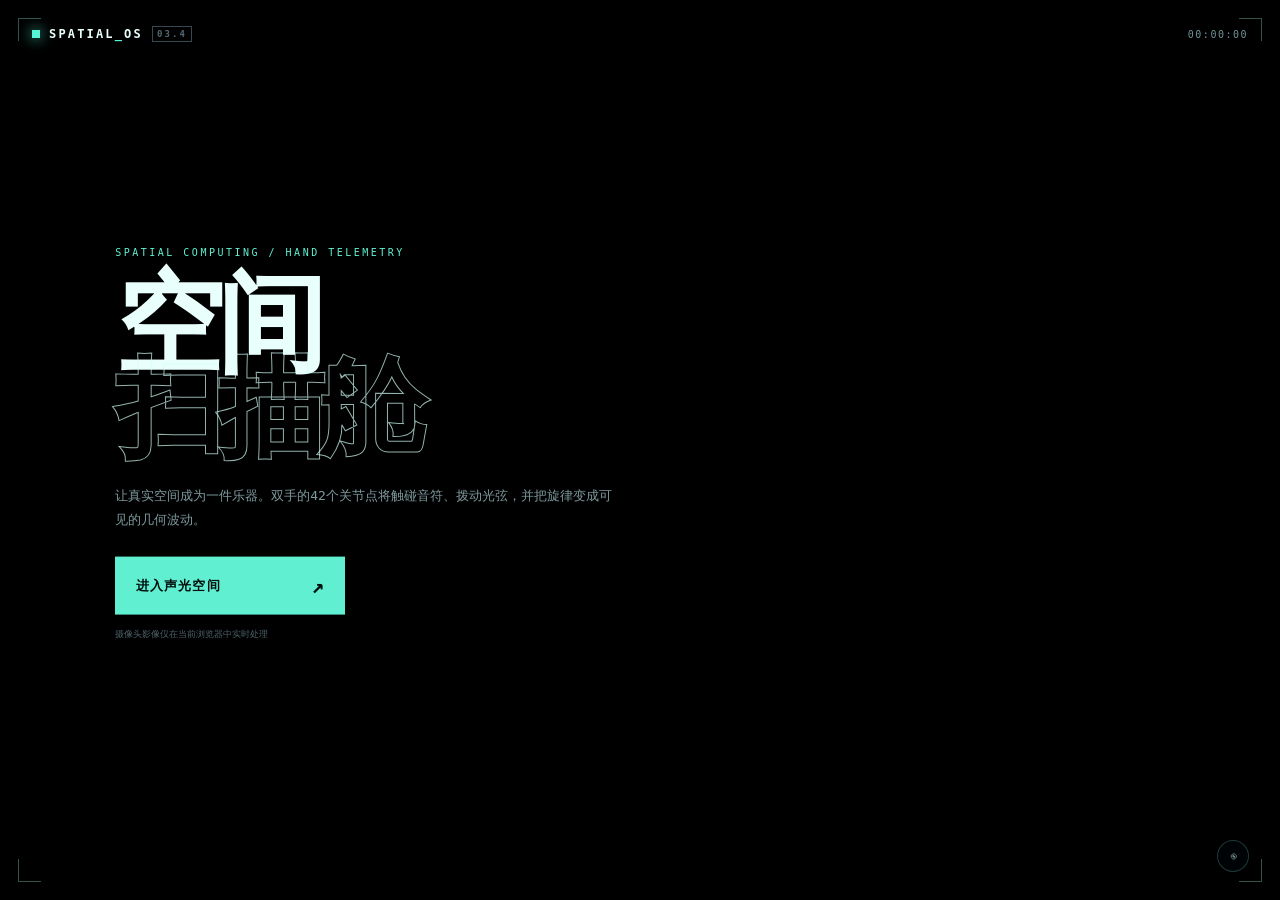
==== commit 2da83cb0: "Add files via upload" ====
--- a/index.html
+++ b/index.html
@@ -44,7 +44,7 @@
     overlayColor = mix(defaultColor, overlayColor, overlayColor.a);
     gl_FragColor = mix(defaultColor, overlayColor, confidence);
   }
- `}J(){var e=this.h;e.activeTexture(e.TEXTURE1),this.u=gl(this,e),e.activeTexture(e.TEXTURE2),this.v=gl(this,e)}o(){super.o();var e=this.h;this.M=ul(e.getUniformLocation(this.i,`defaultTexture`),`Uniform location`),this.P=ul(e.getUniformLocation(this.i,`overlayTexture`),`Uniform location`),this.K=ul(e.getUniformLocation(this.i,`maskTexture`),`Uniform location`)}l(){super.l();var e=this.h;e.uniform1i(this.K,0),e.uniform1i(this.M,1),e.uniform1i(this.P,2)}close(){this.u&&this.h.deleteTexture(this.u),this.v&&this.h.deleteTexture(this.v),super.close()}};function Sl(e,t){switch(t){case 0:return e.h.find(e=>e instanceof Uint8Array);case 1:return e.h.find(e=>e instanceof Float32Array);case 2:return e.h.find(e=>typeof WebGLTexture<`u`&&e instanceof WebGLTexture);default:throw Error(`Type is not supported: ${t}`)}}function Cl(e){var t=Sl(e,1);if(!t){if(t=Sl(e,0))t=new Float32Array(t).map(e=>e/255);else{t=new Float32Array(e.width*e.height);let r=Tl(e);var n=Dl(e);if(_l(n,r,wl(e)),`iPad Simulator;iPhone Simulator;iPod Simulator;iPad;iPhone;iPod`.split(`;`).includes(navigator.platform)||navigator.userAgent.includes(`Mac`)&&`document`in self&&`ontouchend`in self.document){n=new Float32Array(e.width*e.height*4),r.readPixels(0,0,e.width,e.height,r.RGBA,r.FLOAT,n);for(let e=0,r=0;e<t.length;++e,r+=4)t[e]=n[r]}else r.readPixels(0,0,e.width,e.height,r.RED,r.FLOAT,t)}e.h.push(t)}return t}function wl(e){var t=Sl(e,2);if(!t){let n=Tl(e);t=Ol(e);let r=Cl(e),i=El(e);n.texImage2D(n.TEXTURE_2D,0,i,e.width,e.height,0,n.RED,n.FLOAT,r),kl(e)}return t}function Tl(e){if(!e.canvas)throw Error(`Conversion to different image formats require that a canvas is passed when initializing the image.`);return e.i||=ul(e.canvas.getContext(`webgl2`),`You cannot use a canvas that is already bound to a different type of rendering context.`),e.i}function El(e){if(e=Tl(e),!Al){if(e.getExtension(`EXT_color_buffer_float`)&&e.getExtension(`OES_texture_float_linear`)&&e.getExtension(`EXT_float_blend`))Al=e.R32F;else{if(!e.getExtension(`EXT_color_buffer_half_float`))throw Error(`GPU does not fully support 4-channel float32 or float16 formats`);Al=e.R16F}}return Al}function Dl(e){return e.l||=new yl,e.l}function Ol(e){var t=Tl(e);t.viewport(0,0,e.width,e.height),t.activeTexture(t.TEXTURE0);var n=Sl(e,2);return n||(n=gl(Dl(e),t,e.o?t.LINEAR:t.NEAREST),e.h.push(n),e.u=!0),t.bindTexture(t.TEXTURE_2D,n),n}function kl(e){e.i.bindTexture(e.i.TEXTURE_2D,null)}var Al,K=class{constructor(e,t,n,r,i,a,o){this.h=e,this.o=t,this.u=n,this.canvas=r,this.l=i,this.width=a,this.height=o,this.u&&--jl===0&&console.error(`You seem to be creating MPMask instances without invoking .close(). This leaks resources.`)}Ua(){return!!Sl(this,0)}ua(){return!!Sl(this,1)}X(){return!!Sl(this,2)}ta(){return(t=Sl(e=this,0))||(t=Cl(e),t=new Uint8Array(t.map(e=>Math.round(255*e))),e.h.push(t)),t;var e,t}sa(){return Cl(this)}T(){return wl(this)}clone(){var e=[];for(let t of this.h){let n;if(t instanceof Uint8Array)n=new Uint8Array(t);else if(t instanceof Float32Array)n=new Float32Array(t);else{if(!(t instanceof WebGLTexture))throw Error(`Type is not supported: ${t}`);{let e=Tl(this),t=Dl(this);e.activeTexture(e.TEXTURE1),n=gl(t,e,this.o?e.LINEAR:e.NEAREST),e.bindTexture(e.TEXTURE_2D,n);let r=El(this);e.texImage2D(e.TEXTURE_2D,0,r,this.width,this.height,0,e.RED,e.FLOAT,null),e.bindTexture(e.TEXTURE_2D,null),_l(t,e,n),hl(t,e,!1,()=>{Ol(this),e.clearColor(0,0,0,0),e.clear(e.COLOR_BUFFER_BIT),e.drawArrays(e.TRIANGLE_FAN,0,4),kl(this)}),vl(t),kl(this)}}e.push(n)}return new K(e,this.o,this.X(),this.canvas,this.l,this.width,this.height)}close(){this.u&&Tl(this).deleteTexture(Sl(this,2)),jl=-1}};K.prototype.close=K.prototype.close,K.prototype.clone=K.prototype.clone,K.prototype.getAsWebGLTexture=K.prototype.T,K.prototype.getAsFloat32Array=K.prototype.sa,K.prototype.getAsUint8Array=K.prototype.ta,K.prototype.hasWebGLTexture=K.prototype.X,K.prototype.hasFloat32Array=K.prototype.ua,K.prototype.hasUint8Array=K.prototype.Ua;var jl=250,Ml={color:`white`,lineWidth:4,radius:6};function Nl(e){return{...Ml,fillColor:(e||={}).color,...e}}function Pl(e,t){return e instanceof Function?e(t):e}function Fl(e,t,n){return Math.max(Math.min(t,n),Math.min(Math.max(t,n),e))}function Il(e){if(!e.l)throw Error(`CPU rendering requested but CanvasRenderingContext2D not provided.`);return e.l}function Ll(e){if(!e.u)throw Error(`GPU rendering requested but WebGL2RenderingContext not provided.`);return e.u}function Rl(e,t,n){if(t.X())n(t.T());else{let r=t.ua()?t.sa():t.ta();e.o=e.o??new yl;let i=Ll(e);n((e=new K([r],t.o,!1,i.canvas,e.o,t.width,t.height)).T()),e.close()}}function zl(e,t,n,r){var i=function(e){return e.h||=new bl,e.h}(e),a=Ll(e),o=Array.isArray(n)?new ImageData(new Uint8ClampedArray(n),1,1):n;hl(i,a,!0,()=>{(function(e,t,n,r){var i=e.h;if(i.activeTexture(i.TEXTURE0),i.bindTexture(i.TEXTURE_2D,t),i.activeTexture(i.TEXTURE1),i.bindTexture(i.TEXTURE_2D,e.v),i.texImage2D(i.TEXTURE_2D,0,i.RGBA,i.RGBA,i.UNSIGNED_BYTE,n),e.K&&function(e,t){if(e!==t)return!1;e=e.entries(),t=t.entries();for(let[n,r]of e){e=n;let i=r,a=t.next();if(a.done)return!1;let[o,s]=a.value;if(e!==o||i[0]!==s[0]||i[1]!==s[1]||i[2]!==s[2]||i[3]!==s[3])return!1}return!!t.next().done}(e.K,r))i.activeTexture(i.TEXTURE2),i.bindTexture(i.TEXTURE_2D,e.u);else{e.K=r;let t=Array(1024).fill(0);r.forEach((e,n)=>{if(e.length!==4)throw Error(`Color at index ${n} is not a four-channel value.`);t[4*n]=e[0],t[4*n+1]=e[1],t[4*n+2]=e[2],t[4*n+3]=e[3]}),i.activeTexture(i.TEXTURE2),i.bindTexture(i.TEXTURE_2D,e.u),i.texImage2D(i.TEXTURE_2D,0,i.RGBA,256,1,0,i.RGBA,i.UNSIGNED_BYTE,new Uint8Array(t))}})(i,t,o,r),a.clearColor(0,0,0,0),a.clear(a.COLOR_BUFFER_BIT),a.drawArrays(a.TRIANGLE_FAN,0,4);var e=i.h;e.activeTexture(e.TEXTURE0),e.bindTexture(e.TEXTURE_2D,null),e.activeTexture(e.TEXTURE1),e.bindTexture(e.TEXTURE_2D,null),e.activeTexture(e.TEXTURE2),e.bindTexture(e.TEXTURE_2D,null)})}function Bl(e,t,n,r){var i=Ll(e),a=function(e){return e.i||=new xl,e.i}(e),o=Array.isArray(n)?new ImageData(new Uint8ClampedArray(n),1,1):n,s=Array.isArray(r)?new ImageData(new Uint8ClampedArray(r),1,1):r;hl(a,i,!0,()=>{var e=a.h;e.activeTexture(e.TEXTURE0),e.bindTexture(e.TEXTURE_2D,t),e.activeTexture(e.TEXTURE1),e.bindTexture(e.TEXTURE_2D,a.u),e.texImage2D(e.TEXTURE_2D,0,e.RGBA,e.RGBA,e.UNSIGNED_BYTE,o),e.activeTexture(e.TEXTURE2),e.bindTexture(e.TEXTURE_2D,a.v),e.texImage2D(e.TEXTURE_2D,0,e.RGBA,e.RGBA,e.UNSIGNED_BYTE,s),i.clearColor(0,0,0,0),i.clear(i.COLOR_BUFFER_BIT),i.drawArrays(i.TRIANGLE_FAN,0,4),i.bindTexture(i.TEXTURE_2D,null),(e=a.h).activeTexture(e.TEXTURE0),e.bindTexture(e.TEXTURE_2D,null),e.activeTexture(e.TEXTURE1),e.bindTexture(e.TEXTURE_2D,null),e.activeTexture(e.TEXTURE2),e.bindTexture(e.TEXTURE_2D,null)})}var Vl=class{constructor(e,t){typeof CanvasRenderingContext2D<`u`&&e instanceof CanvasRenderingContext2D||e instanceof OffscreenCanvasRenderingContext2D?(this.l=e,this.u=t):this.u=e}Ma(e,t){if(e){var n=Il(this);t=Nl(t),n.save();var r=n.canvas,i=0;for(let a of e)n.fillStyle=Pl(t.fillColor,{index:i,from:a}),n.strokeStyle=Pl(t.color,{index:i,from:a}),n.lineWidth=Pl(t.lineWidth,{index:i,from:a}),(e=new Path2D).arc(a.x*r.width,a.y*r.height,Pl(t.radius,{index:i,from:a}),0,2*Math.PI),n.fill(e),n.stroke(e),++i;n.restore()}}La(e,t,n){if(e&&t){var r=Il(this);n=Nl(n),r.save();var i=r.canvas,a=0;for(let o of t){r.beginPath(),t=e[o.start];let s=e[o.end];t&&s&&(r.strokeStyle=Pl(n.color,{index:a,from:t,to:s}),r.lineWidth=Pl(n.lineWidth,{index:a,from:t,to:s}),r.moveTo(t.x*i.width,t.y*i.height),r.lineTo(s.x*i.width,s.y*i.height)),++a,r.stroke()}r.restore()}}Ia(e,t){var n=Il(this);t=Nl(t),n.save(),n.beginPath(),n.lineWidth=Pl(t.lineWidth,{}),n.strokeStyle=Pl(t.color,{}),n.fillStyle=Pl(t.fillColor,{}),n.moveTo(e.originX,e.originY),n.lineTo(e.originX+e.width,e.originY),n.lineTo(e.originX+e.width,e.originY+e.height),n.lineTo(e.originX,e.originY+e.height),n.lineTo(e.originX,e.originY),n.stroke(),n.fill(),n.restore()}Ja(e,t,n=[0,0,0,255]){this.l?function(e,t,n,r){var i=Ll(e);Rl(e,t,t=>{zl(e,t,n,r),(t=Il(e)).drawImage(i.canvas,0,0,t.canvas.width,t.canvas.height)})}(this,e,n,t):zl(this,e.T(),n,t)}Ka(e,t,n){this.l?function(e,t,n,r){var i=Ll(e);Rl(e,t,t=>{Bl(e,t,n,r),(t=Il(e)).drawImage(i.canvas,0,0,t.canvas.width,t.canvas.height)})}(this,e,t,n):Bl(this,e.T(),t,n)}close(){this.h?.close(),this.h=void 0,this.i?.close(),this.i=void 0,this.o?.close(),this.o=void 0}};function Hl(e,t){switch(t){case 0:return e.h.find(e=>e instanceof ImageData);case 1:return e.h.find(e=>typeof ImageBitmap<`u`&&e instanceof ImageBitmap);case 2:return e.h.find(e=>typeof WebGLTexture<`u`&&e instanceof WebGLTexture);default:throw Error(`Type is not supported: ${t}`)}}function Ul(e){var t=Hl(e,0);if(!t){t=Gl(e);let n=Kl(e),r=new Uint8Array(e.width*e.height*4);_l(n,t,Wl(e)),t.readPixels(0,0,e.width,e.height,t.RGBA,t.UNSIGNED_BYTE,r),vl(n),t=new ImageData(new Uint8ClampedArray(r.buffer),e.width,e.height),e.h.push(t)}return t}function Wl(e){var t=Hl(e,2);if(!t){let n=Gl(e);t=ql(e);let r=Hl(e,1)||Ul(e);n.texImage2D(n.TEXTURE_2D,0,n.RGBA,n.RGBA,n.UNSIGNED_BYTE,r),Jl(e)}return t}function Gl(e){if(!e.canvas)throw Error(`Conversion to different image formats require that a canvas is passed when initializing the image.`);return e.i||=ul(e.canvas.getContext(`webgl2`),`You cannot use a canvas that is already bound to a different type of rendering context.`),e.i}function Kl(e){return e.l||=new yl,e.l}function ql(e){var t=Gl(e);t.viewport(0,0,e.width,e.height),t.activeTexture(t.TEXTURE0);var n=Hl(e,2);return n||(n=gl(Kl(e),t),e.h.push(n),e.o=!0),t.bindTexture(t.TEXTURE_2D,n),n}function Jl(e){e.i.bindTexture(e.i.TEXTURE_2D,null)}function Yl(e){var t=Gl(e);return hl(Kl(e),t,!0,()=>function(e,t){var n=e.canvas;if(n.width===e.width&&n.height===e.height)return t();var r=n.width,i=n.height;return n.width=e.width,n.height=e.height,e=t(),n.width=r,n.height=i,e}(e,()=>{if(t.bindFramebuffer(t.FRAMEBUFFER,null),t.clearColor(0,0,0,0),t.clear(t.COLOR_BUFFER_BIT),t.drawArrays(t.TRIANGLE_FAN,0,4),!(e.canvas instanceof OffscreenCanvas))throw Error(`Conversion to ImageBitmap requires that the MediaPipe Tasks is initialized with an OffscreenCanvas`);return e.canvas.transferToImageBitmap()}))}Vl.prototype.close=Vl.prototype.close,Vl.prototype.drawConfidenceMask=Vl.prototype.Ka,Vl.prototype.drawCategoryMask=Vl.prototype.Ja,Vl.prototype.drawBoundingBox=Vl.prototype.Ia,Vl.prototype.drawConnectors=Vl.prototype.La,Vl.prototype.drawLandmarks=Vl.prototype.Ma,Vl.lerp=function(e,t,n,r,i){return Fl(r*(1-(e-t)/(n-t))+i*(1-(n-e)/(n-t)),r,i)},Vl.clamp=Fl;var Xl=class{constructor(e,t,n,r,i,a,o){this.h=e,this.u=t,this.o=n,this.canvas=r,this.l=i,this.width=a,this.height=o,(this.u||this.o)&&--Zl===0&&console.error(`You seem to be creating MPImage instances without invoking .close(). This leaks resources.`)}Ta(){return!!Hl(this,0)}va(){return!!Hl(this,1)}X(){return!!Hl(this,2)}Qa(){return Ul(this)}Pa(){var e=Hl(this,1);return e||(Wl(this),ql(this),e=Yl(this),Jl(this),this.h.push(e),this.u=!0),e}T(){return Wl(this)}clone(){var e=[];for(let t of this.h){let n;if(t instanceof ImageData)n=new ImageData(t.data,this.width,this.height);else if(t instanceof WebGLTexture){let e=Gl(this),t=Kl(this);e.activeTexture(e.TEXTURE1),n=gl(t,e),e.bindTexture(e.TEXTURE_2D,n),e.texImage2D(e.TEXTURE_2D,0,e.RGBA,this.width,this.height,0,e.RGBA,e.UNSIGNED_BYTE,null),e.bindTexture(e.TEXTURE_2D,null),_l(t,e,n),hl(t,e,!1,()=>{ql(this),e.clearColor(0,0,0,0),e.clear(e.COLOR_BUFFER_BIT),e.drawArrays(e.TRIANGLE_FAN,0,4),Jl(this)}),vl(t),Jl(this)}else{if(!(t instanceof ImageBitmap))throw Error(`Type is not supported: ${t}`);Wl(this),ql(this),n=Yl(this),Jl(this)}e.push(n)}return new Xl(e,this.va(),this.X(),this.canvas,this.l,this.width,this.height)}close(){this.u&&Hl(this,1).close(),this.o&&Gl(this).deleteTexture(Hl(this,2)),Zl=-1}};Xl.prototype.close=Xl.prototype.close,Xl.prototype.clone=Xl.prototype.clone,Xl.prototype.getAsWebGLTexture=Xl.prototype.T,Xl.prototype.getAsImageBitmap=Xl.prototype.Pa,Xl.prototype.getAsImageData=Xl.prototype.Qa,Xl.prototype.hasWebGLTexture=Xl.prototype.X,Xl.prototype.hasImageBitmap=Xl.prototype.va,Xl.prototype.hasImageData=Xl.prototype.Ta;var Zl=250;function Ql(...e){return e.map(([e,t])=>({start:e,end:t}))}var $l,eu=Qc(($l=Zc(Xc),class extends $l{get oa(){return this.j}Da(e,t,n){W(this,t,t=>{var[r,i]=Kc(this,e,t);this.oa._addBoundTextureAsImageToStream(t,r,i,n)})}ha(e,t){Jc(this,e,t),W(this,e,e=>{this.oa._attachImageListener(e)})}ia(e,t){Yc(this,e,t),W(this,e,e=>{this.oa._attachImageVectorListener(e)})}})),tu=class extends eu{};async function q(e,t,n){return nl(e,n.canvas??(Uc()?void 0:document.createElement(`canvas`)),t,n)}function nu(e,t,n,r){if(e.o&&r!==void 0){var i=S(e.baseOptions,ns,3);i?.h()||i?.l()?.h()?(++(i=e.o).h.U,i.i.set(r,performance.now())):(++(i=e.o).h.R,i.i.set(r,performance.now()))}if(e.qa){if(i=new Wo,n?.regionOfInterest){if(!e.Ca)throw Error(`This task doesn't support region-of-interest.`);let t=n.regionOfInterest;if(t.left>=t.right||t.top>=t.bottom)throw Error(`Expected RectF with left < right and top < bottom.`);if(t.left<0||t.top<0||t.right>1||t.bottom>1)throw Error(`Expected RectF values to be in [0,1].`);w(i,1,(t.left+t.right)/2),w(i,2,(t.top+t.bottom)/2),w(i,4,t.right-t.left),w(i,3,t.bottom-t.top)}else w(i,1,.5),w(i,2,.5),w(i,4,1),w(i,3,1);if(n?.rotationDegrees){if(n?.rotationDegrees%90!=0)throw Error(`Expected rotation to be a multiple of 90°.`);if(w(i,5,-Math.PI*n.rotationDegrees/180),n?.rotationDegrees%180!=0){let[e,r]=Gc(t);n=lr(i,4)*e/r,w(i,4,lr(i,3)*r/e),w(i,3,n)}}e.h.addProtoToStream(i.h(),`mediapipe.NormalizedRect`,e.qa,r)}e.h.Da(t,e.Ba,r??performance.now()),e.finishProcessing(r)}function ru(e,t,n){if(e.K)throw Error(`Task is not initialized with image mode. 'runningMode' must be set to 'IMAGE'.`);nu(e,t,n,e.J+1)}function iu(e,t,n,r){if(!e.K)throw Error(`Task is not initialized with video mode. 'runningMode' must be set to 'VIDEO'.`);nu(e,t,n,r)}function au(e,t,n,r){var i=t.data,a=t.width,o=a*(t=t.height);if((i instanceof Uint8Array||i instanceof Float32Array)&&i.length!==o)throw Error(`Unsupported channel count: `+i.length/o);return e=new K([i],n,!1,e.h.j.canvas,e.ea,a,t),r?e.clone():e}var ou=class extends ll{constructor(e,t,n,r){super(e),this.h=e,this.Ba=t,this.qa=n,this.Ca=r,this.ea=new yl,this.K=!1}l(e,t=!0,n=!1,r=!1){if(`runningMode`in e){var i=this.K=!!e.runningMode&&e.runningMode!==`IMAGE`;b(this.baseOptions,2,i==null?i:Pt(i))}if(e.canvas!==void 0&&this.h.j.canvas!==e.canvas)throw Error(`You must create a new task to reset the canvas.`);return super.l(e,t,n,r)}close(){this.ea.close(),super.close()}};ou.prototype.close=ou.prototype.close;var su=class extends ou{constructor(e,t){super(new tu(e,t),`image_in`,`norm_rect_in`,!1),this.m={detections:[]},C(e=this.i=new ss,0,1,t=new H),w(this.i,2,.5),w(this.i,3,.3)}D(){return`FaceDetector`}get baseOptions(){return S(this.i,H,1)}set baseOptions(e){C(this.i,0,1,e)}A(e){return`minDetectionConfidence`in e&&w(this.i,2,e.minDetectionConfidence??.5),`minSuppressionThreshold`in e&&w(this.i,3,e.minSuppressionThreshold??.3),this.l(e)}H(e,t){return this.m={detections:[]},ru(this,e,t),this.m}I(e,t,n){return this.m={detections:[]},iu(this,e,n,t),this.m}u(){var e=new Do;B(e,`image_in`),B(e,`norm_rect_in`),V(e,`detections`);var t=new bo;Ii(t,ls,this.i);var n=new So;gr(n,2,`mediapipe.tasks.vision.face_detector.FaceDetectorGraph`),R(n,`IMAGE:image_in`),R(n,`NORM_RECT:norm_rect_in`),z(n,`DETECTIONS:detections`),n.A(t),Eo(e,n),this.h.attachProtoVectorListener(`detections`,(e,t)=>{for(let t of e)e=Lo(t),this.m.detections.push(sc(e));G(this,t)}),this.h.attachEmptyPacketListener(`detections`,e=>{G(this,e)}),e=e.h(),this.setGraph(new Uint8Array(e),!0)}};su.prototype.detectForVideo=su.prototype.I,su.prototype.detect=su.prototype.H,su.prototype.setOptions=su.prototype.A,su.createFromModelPath=async function(e,t){return q(su,e,{baseOptions:{modelAssetPath:t}})},su.createFromModelBuffer=function(e,t){return q(su,e,{baseOptions:{modelAssetBuffer:t}})},su.createFromOptions=function(e,t){return q(su,e,t)};var cu=Ql([61,146],[146,91],[91,181],[181,84],[84,17],[17,314],[314,405],[405,321],[321,375],[375,291],[61,185],[185,40],[40,39],[39,37],[37,0],[0,267],[267,269],[269,270],[270,409],[409,291],[78,95],[95,88],[88,178],[178,87],[87,14],[14,317],[317,402],[402,318],[318,324],[324,308],[78,191],[191,80],[80,81],[81,82],[82,13],[13,312],[312,311],[311,310],[310,415],[415,308]),lu=Ql([263,249],[249,390],[390,373],[373,374],[374,380],[380,381],[381,382],[382,362],[263,466],[466,388],[388,387],[387,386],[386,385],[385,384],[384,398],[398,362]),uu=Ql([276,283],[283,282],[282,295],[295,285],[300,293],[293,334],[334,296],[296,336]),du=Ql([474,475],[475,476],[476,477],[477,474]),fu=Ql([33,7],[7,163],[163,144],[144,145],[145,153],[153,154],[154,155],[155,133],[33,246],[246,161],[161,160],[160,159],[159,158],[158,157],[157,173],[173,133]),pu=Ql([46,53],[53,52],[52,65],[65,55],[70,63],[63,105],[105,66],[66,107]),mu=Ql([469,470],[470,471],[471,472],[472,469]),hu=Ql([10,338],[338,297],[297,332],[332,284],[284,251],[251,389],[389,356],[356,454],[454,323],[323,361],[361,288],[288,397],[397,365],[365,379],[379,378],[378,400],[400,377],[377,152],[152,148],[148,176],[176,149],[149,150],[150,136],[136,172],[172,58],[58,132],[132,93],[93,234],[234,127],[127,162],[162,21],[21,54],[54,103],[103,67],[67,109],[109,10]),gu=[...cu,...lu,...uu,...fu,...pu,...hu],_u=Ql([127,34],[34,139],[139,127],[11,0],[0,37],[37,11],[232,231],[231,120],[120,232],[72,37],[37,39],[39,72],[128,121],[121,47],[47,128],[232,121],[121,128],[128,232],[104,69],[69,67],[67,104],[175,171],[171,148],[148,175],[118,50],[50,101],[101,118],[73,39],[39,40],[40,73],[9,151],[151,108],[108,9],[48,115],[115,131],[131,48],[194,204],[204,211],[211,194],[74,40],[40,185],[185,74],[80,42],[42,183],[183,80],[40,92],[92,186],[186,40],[230,229],[229,118],[118,230],[202,212],[212,214],[214,202],[83,18],[18,17],[17,83],[76,61],[61,146],[146,76],[160,29],[29,30],[30,160],[56,157],[157,173],[173,56],[106,204],[204,194],[194,106],[135,214],[214,192],[192,135],[203,165],[165,98],[98,203],[21,71],[71,68],[68,21],[51,45],[45,4],[4,51],[144,24],[24,23],[23,144],[77,146],[146,91],[91,77],[205,50],[50,187],[187,205],[201,200],[200,18],[18,201],[91,106],[106,182],[182,91],[90,91],[91,181],[181,90],[85,84],[84,17],[17,85],[206,203],[203,36],[36,206],[148,171],[171,140],[140,148],[92,40],[40,39],[39,92],[193,189],[189,244],[244,193],[159,158],[158,28],[28,159],[247,246],[246,161],[161,247],[236,3],[3,196],[196,236],[54,68],[68,104],[104,54],[193,168],[168,8],[8,193],[117,228],[228,31],[31,117],[189,193],[193,55],[55,189],[98,97],[97,99],[99,98],[126,47],[47,100],[100,126],[166,79],[79,218],[218,166],[155,154],[154,26],[26,155],[209,49],[49,131],[131,209],[135,136],[136,150],[150,135],[47,126],[126,217],[217,47],[223,52],[52,53],[53,223],[45,51],[51,134],[134,45],[211,170],[170,140],[140,211],[67,69],[69,108],[108,67],[43,106],[106,91],[91,43],[230,119],[119,120],[120,230],[226,130],[130,247],[247,226],[63,53],[53,52],[52,63],[238,20],[20,242],[242,238],[46,70],[70,156],[156,46],[78,62],[62,96],[96,78],[46,53],[53,63],[63,46],[143,34],[34,227],[227,143],[123,117],[117,111],[111,123],[44,125],[125,19],[19,44],[236,134],[134,51],[51,236],[216,206],[206,205],[205,216],[154,153],[153,22],[22,154],[39,37],[37,167],[167,39],[200,201],[201,208],[208,200],[36,142],[142,100],[100,36],[57,212],[212,202],[202,57],[20,60],[60,99],[99,20],[28,158],[158,157],[157,28],[35,226],[226,113],[113,35],[160,159],[159,27],[27,160],[204,202],[202,210],[210,204],[113,225],[225,46],[46,113],[43,202],[202,204],[204,43],[62,76],[76,77],[77,62],[137,123],[123,116],[116,137],[41,38],[38,72],[72,41],[203,129],[129,142],[142,203],[64,98],[98,240],[240,64],[49,102],[102,64],[64,49],[41,73],[73,74],[74,41],[212,216],[216,207],[207,212],[42,74],[74,184],[184,42],[169,170],[170,211],[211,169],[170,149],[149,176],[176,170],[105,66],[66,69],[69,105],[122,6],[6,168],[168,122],[123,147],[147,187],[187,123],[96,77],[77,90],[90,96],[65,55],[55,107],[107,65],[89,90],[90,180],[180,89],[101,100],[100,120],[120,101],[63,105],[105,104],[104,63],[93,137],[137,227],[227,93],[15,86],[86,85],[85,15],[129,102],[102,49],[49,129],[14,87],[87,86],[86,14],[55,8],[8,9],[9,55],[100,47],[47,121],[121,100],[145,23],[23,22],[22,145],[88,89],[89,179],[179,88],[6,122],[122,196],[196,6],[88,95],[95,96],[96,88],[138,172],[172,136],[136,138],[215,58],[58,172],[172,215],[115,48],[48,219],[219,115],[42,80],[80,81],[81,42],[195,3],[3,51],[51,195],[43,146],[146,61],[61,43],[171,175],[175,199],[199,171],[81,82],[82,38],[38,81],[53,46],[46,225],[225,53],[144,163],[163,110],[110,144],[52,65],[65,66],[66,52],[229,228],[228,117],[117,229],[34,127],[127,234],[234,34],[107,108],[108,69],[69,107],[109,108],[108,151],[151,109],[48,64],[64,235],[235,48],[62,78],[78,191],[191,62],[129,209],[209,126],[126,129],[111,35],[35,143],[143,111],[117,123],[123,50],[50,117],[222,65],[65,52],[52,222],[19,125],[125,141],[141,19],[221,55],[55,65],[65,221],[3,195],[195,197],[197,3],[25,7],[7,33],[33,25],[220,237],[237,44],[44,220],[70,71],[71,139],[139,70],[122,193],[193,245],[245,122],[247,130],[130,33],[33,247],[71,21],[21,162],[162,71],[170,169],[169,150],[150,170],[188,174],[174,196],[196,188],[216,186],[186,92],[92,216],[2,97],[97,167],[167,2],[141,125],[125,241],[241,141],[164,167],[167,37],[37,164],[72,38],[38,12],[12,72],[38,82],[82,13],[13,38],[63,68],[68,71],[71,63],[226,35],[35,111],[111,226],[101,50],[50,205],[205,101],[206,92],[92,165],[165,206],[209,198],[198,217],[217,209],[165,167],[167,97],[97,165],[220,115],[115,218],[218,220],[133,112],[112,243],[243,133],[239,238],[238,241],[241,239],[214,135],[135,169],[169,214],[190,173],[173,133],[133,190],[171,208],[208,32],[32,171],[125,44],[44,237],[237,125],[86,87],[87,178],[178,86],[85,86],[86,179],[179,85],[84,85],[85,180],[180,84],[83,84],[84,181],[181,83],[201,83],[83,182],[182,201],[137,93],[93,132],[132,137],[76,62],[62,183],[183,76],[61,76],[76,184],[184,61],[57,61],[61,185],[185,57],[212,57],[57,186],[186,212],[214,207],[207,187],[187,214],[34,143],[143,156],[156,34],[79,239],[239,237],[237,79],[123,137],[137,177],[177,123],[44,1],[1,4],[4,44],[201,194],[194,32],[32,201],[64,102],[102,129],[129,64],[213,215],[215,138],[138,213],[59,166],[166,219],[219,59],[242,99],[99,97],[97,242],[2,94],[94,141],[141,2],[75,59],[59,235],[235,75],[24,110],[110,228],[228,24],[25,130],[130,226],[226,25],[23,24],[24,229],[229,23],[22,23],[23,230],[230,22],[26,22],[22,231],[231,26],[112,26],[26,232],[232,112],[189,190],[190,243],[243,189],[221,56],[56,190],[190,221],[28,56],[56,221],[221,28],[27,28],[28,222],[222,27],[29,27],[27,223],[223,29],[30,29],[29,224],[224,30],[247,30],[30,225],[225,247],[238,79],[79,20],[20,238],[166,59],[59,75],[75,166],[60,75],[75,240],[240,60],[147,177],[177,215],[215,147],[20,79],[79,166],[166,20],[187,147],[147,213],[213,187],[112,233],[233,244],[244,112],[233,128],[128,245],[245,233],[128,114],[114,188],[188,128],[114,217],[217,174],[174,114],[131,115],[115,220],[220,131],[217,198],[198,236],[236,217],[198,131],[131,134],[134,198],[177,132],[132,58],[58,177],[143,35],[35,124],[124,143],[110,163],[163,7],[7,110],[228,110],[110,25],[25,228],[356,389],[389,368],[368,356],[11,302],[302,267],[267,11],[452,350],[350,349],[349,452],[302,303],[303,269],[269,302],[357,343],[343,277],[277,357],[452,453],[453,357],[357,452],[333,332],[332,297],[297,333],[175,152],[152,377],[377,175],[347,348],[348,330],[330,347],[303,304],[304,270],[270,303],[9,336],[336,337],[337,9],[278,279],[279,360],[360,278],[418,262],[262,431],[431,418],[304,408],[408,409],[409,304],[310,415],[415,407],[407,310],[270,409],[409,410],[410,270],[450,348],[348,347],[347,450],[422,430],[430,434],[434,422],[313,314],[314,17],[17,313],[306,307],[307,375],[375,306],[387,388],[388,260],[260,387],[286,414],[414,398],[398,286],[335,406],[406,418],[418,335],[364,367],[367,416],[416,364],[423,358],[358,327],[327,423],[251,284],[284,298],[298,251],[281,5],[5,4],[4,281],[373,374],[374,253],[253,373],[307,320],[320,321],[321,307],[425,427],[427,411],[411,425],[421,313],[313,18],[18,421],[321,405],[405,406],[406,321],[320,404],[404,405],[405,320],[315,16],[16,17],[17,315],[426,425],[425,266],[266,426],[377,400],[400,369],[369,377],[322,391],[391,269],[269,322],[417,465],[465,464],[464,417],[386,257],[257,258],[258,386],[466,260],[260,388],[388,466],[456,399],[399,419],[419,456],[284,332],[332,333],[333,284],[417,285],[285,8],[8,417],[346,340],[340,261],[261,346],[413,441],[441,285],[285,413],[327,460],[460,328],[328,327],[355,371],[371,329],[329,355],[392,439],[439,438],[438,392],[382,341],[341,256],[256,382],[429,420],[420,360],[360,429],[364,394],[394,379],[379,364],[277,343],[343,437],[437,277],[443,444],[444,283],[283,443],[275,440],[440,363],[363,275],[431,262],[262,369],[369,431],[297,338],[338,337],[337,297],[273,375],[375,321],[321,273],[450,451],[451,349],[349,450],[446,342],[342,467],[467,446],[293,334],[334,282],[282,293],[458,461],[461,462],[462,458],[276,353],[353,383],[383,276],[308,324],[324,325],[325,308],[276,300],[300,293],[293,276],[372,345],[345,447],[447,372],[352,345],[345,340],[340,352],[274,1],[1,19],[19,274],[456,248],[248,281],[281,456],[436,427],[427,425],[425,436],[381,256],[256,252],[252,381],[269,391],[391,393],[393,269],[200,199],[199,428],[428,200],[266,330],[330,329],[329,266],[287,273],[273,422],[422,287],[250,462],[462,328],[328,250],[258,286],[286,384],[384,258],[265,353],[353,342],[342,265],[387,259],[259,257],[257,387],[424,431],[431,430],[430,424],[342,353],[353,276],[276,342],[273,335],[335,424],[424,273],[292,325],[325,307],[307,292],[366,447],[447,345],[345,366],[271,303],[303,302],[302,271],[423,266],[266,371],[371,423],[294,455],[455,460],[460,294],[279,278],[278,294],[294,279],[271,272],[272,304],[304,271],[432,434],[434,427],[427,432],[272,407],[407,408],[408,272],[394,430],[430,431],[431,394],[395,369],[369,400],[400,395],[334,333],[333,299],[299,334],[351,417],[417,168],[168,351],[352,280],[280,411],[411,352],[325,319],[319,320],[320,325],[295,296],[296,336],[336,295],[319,403],[403,404],[404,319],[330,348],[348,349],[349,330],[293,298],[298,333],[333,293],[323,454],[454,447],[447,323],[15,16],[16,315],[315,15],[358,429],[429,279],[279,358],[14,15],[15,316],[316,14],[285,336],[336,9],[9,285],[329,349],[349,350],[350,329],[374,380],[380,252],[252,374],[318,402],[402,403],[403,318],[6,197],[197,419],[419,6],[318,319],[319,325],[325,318],[367,364],[364,365],[365,367],[435,367],[367,397],[397,435],[344,438],[438,439],[439,344],[272,271],[271,311],[311,272],[195,5],[5,281],[281,195],[273,287],[287,291],[291,273],[396,428],[428,199],[199,396],[311,271],[271,268],[268,311],[283,444],[444,445],[445,283],[373,254],[254,339],[339,373],[282,334],[334,296],[296,282],[449,347],[347,346],[346,449],[264,447],[447,454],[454,264],[336,296],[296,299],[299,336],[338,10],[10,151],[151,338],[278,439],[439,455],[455,278],[292,407],[407,415],[415,292],[358,371],[371,355],[355,358],[340,345],[345,372],[372,340],[346,347],[347,280],[280,346],[442,443],[443,282],[282,442],[19,94],[94,370],[370,19],[441,442],[442,295],[295,441],[248,419],[419,197],[197,248],[263,255],[255,359],[359,263],[440,275],[275,274],[274,440],[300,383],[383,368],[368,300],[351,412],[412,465],[465,351],[263,467],[467,466],[466,263],[301,368],[368,389],[389,301],[395,378],[378,379],[379,395],[412,351],[351,419],[419,412],[436,426],[426,322],[322,436],[2,164],[164,393],[393,2],[370,462],[462,461],[461,370],[164,0],[0,267],[267,164],[302,11],[11,12],[12,302],[268,12],[12,13],[13,268],[293,300],[300,301],[301,293],[446,261],[261,340],[340,446],[330,266],[266,425],[425,330],[426,423],[423,391],[391,426],[429,355],[355,437],[437,429],[391,327],[327,326],[326,391],[440,457],[457,438],[438,440],[341,382],[382,362],[362,341],[459,457],[457,461],[461,459],[434,430],[430,394],[394,434],[414,463],[463,362],[362,414],[396,369],[369,262],[262,396],[354,461],[461,457],[457,354],[316,403],[403,402],[402,316],[315,404],[404,403],[403,315],[314,405],[405,404],[404,314],[313,406],[406,405],[405,313],[421,418],[418,406],[406,421],[366,401],[401,361],[361,366],[306,408],[408,407],[407,306],[291,409],[409,408],[408,291],[287,410],[410,409],[409,287],[432,436],[436,410],[410,432],[434,416],[416,411],[411,434],[264,368],[368,383],[383,264],[309,438],[438,457],[457,309],[352,376],[376,401],[401,352],[274,275],[275,4],[4,274],[421,428],[428,262],[262,421],[294,327],[327,358],[358,294],[433,416],[416,367],[367,433],[289,455],[455,439],[439,289],[462,370],[370,326],[326,462],[2,326],[326,370],[370,2],[305,460],[460,455],[455,305],[254,449],[449,448],[448,254],[255,261],[261,446],[446,255],[253,450],[450,449],[449,253],[252,451],[451,450],[450,252],[256,452],[452,451],[451,256],[341,453],[453,452],[452,341],[413,464],[464,463],[463,413],[441,413],[413,414],[414,441],[258,442],[442,441],[441,258],[257,443],[443,442],[442,257],[259,444],[444,443],[443,259],[260,445],[445,444],[444,260],[467,342],[342,445],[445,467],[459,458],[458,250],[250,459],[289,392],[392,290],[290,289],[290,328],[328,460],[460,290],[376,433],[433,435],[435,376],[250,290],[290,392],[392,250],[411,416],[416,433],[433,411],[341,463],[463,464],[464,341],[453,464],[464,465],[465,453],[357,465],[465,412],[412,357],[343,412],[412,399],[399,343],[360,363],[363,440],[440,360],[437,399],[399,456],[456,437],[420,456],[456,363],[363,420],[401,435],[435,288],[288,401],[372,383],[383,353],[353,372],[339,255],[255,249],[249,339],[448,261],[261,255],[255,448],[133,243],[243,190],[190,133],[133,155],[155,112],[112,133],[33,246],[246,247],[247,33],[33,130],[130,25],[25,33],[398,384],[384,286],[286,398],[362,398],[398,414],[414,362],[362,463],[463,341],[341,362],[263,359],[359,467],[467,263],[263,249],[249,255],[255,263],[466,467],[467,260],[260,466],[75,60],[60,166],[166,75],[238,239],[239,79],[79,238],[162,127],[127,139],[139,162],[72,11],[11,37],[37,72],[121,232],[232,120],[120,121],[73,72],[72,39],[39,73],[114,128],[128,47],[47,114],[233,232],[232,128],[128,233],[103,104],[104,67],[67,103],[152,175],[175,148],[148,152],[119,118],[118,101],[101,119],[74,73],[73,40],[40,74],[107,9],[9,108],[108,107],[49,48],[48,131],[131,49],[32,194],[194,211],[211,32],[184,74],[74,185],[185,184],[191,80],[80,183],[183,191],[185,40],[40,186],[186,185],[119,230],[230,118],[118,119],[210,202],[202,214],[214,210],[84,83],[83,17],[17,84],[77,76],[76,146],[146,77],[161,160],[160,30],[30,161],[190,56],[56,173],[173,190],[182,106],[106,194],[194,182],[138,135],[135,192],[192,138],[129,203],[203,98],[98,129],[54,21],[21,68],[68,54],[5,51],[51,4],[4,5],[145,144],[144,23],[23,145],[90,77],[77,91],[91,90],[207,205],[205,187],[187,207],[83,201],[201,18],[18,83],[181,91],[91,182],[182,181],[180,90],[90,181],[181,180],[16,85],[85,17],[17,16],[205,206],[206,36],[36,205],[176,148],[148,140],[140,176],[165,92],[92,39],[39,165],[245,193],[193,244],[244,245],[27,159],[159,28],[28,27],[30,247],[247,161],[161,30],[174,236],[236,196],[196,174],[103,54],[54,104],[104,103],[55,193],[193,8],[8,55],[111,117],[117,31],[31,111],[221,189],[189,55],[55,221],[240,98],[98,99],[99,240],[142,126],[126,100],[100,142],[219,166],[166,218],[218,219],[112,155],[155,26],[26,112],[198,209],[209,131],[131,198],[169,135],[135,150],[150,169],[114,47],[47,217],[217,114],[224,223],[223,53],[53,224],[220,45],[45,134],[134,220],[32,211],[211,140],[140,32],[109,67],[67,108],[108,109],[146,43],[43,91],[91,146],[231,230],[230,120],[120,231],[113,226],[226,247],[247,113],[105,63],[63,52],[52,105],[241,238],[238,242],[242,241],[124,46],[46,156],[156,124],[95,78],[78,96],[96,95],[70,46],[46,63],[63,70],[116,143],[143,227],[227,116],[116,123],[123,111],[111,116],[1,44],[44,19],[19,1],[3,236],[236,51],[51,3],[207,216],[216,205],[205,207],[26,154],[154,22],[22,26],[165,39],[39,167],[167,165],[199,200],[200,208],[208,199],[101,36],[36,100],[100,101],[43,57],[57,202],[202,43],[242,20],[20,99],[99,242],[56,28],[28,157],[157,56],[124,35],[35,113],[113,124],[29,160],[160,27],[27,29],[211,204],[204,210],[210,211],[124,113],[113,46],[46,124],[106,43],[43,204],[204,106],[96,62],[62,77],[77,96],[227,137],[137,116],[116,227],[73,41],[41,72],[72,73],[36,203],[203,142],[142,36],[235,64],[64,240],[240,235],[48,49],[49,64],[64,48],[42,41],[41,74],[74,42],[214,212],[212,207],[207,214],[183,42],[42,184],[184,183],[210,169],[169,211],[211,210],[140,170],[170,176],[176,140],[104,105],[105,69],[69,104],[193,122],[122,168],[168,193],[50,123],[123,187],[187,50],[89,96],[96,90],[90,89],[66,65],[65,107],[107,66],[179,89],[89,180],[180,179],[119,101],[101,120],[120,119],[68,63],[63,104],[104,68],[234,93],[93,227],[227,234],[16,15],[15,85],[85,16],[209,129],[129,49],[49,209],[15,14],[14,86],[86,15],[107,55],[55,9],[9,107],[120,100],[100,121],[121,120],[153,145],[145,22],[22,153],[178,88],[88,179],[179,178],[197,6],[6,196],[196,197],[89,88],[88,96],[96,89],[135,138],[138,136],[136,135],[138,215],[215,172],[172,138],[218,115],[115,219],[219,218],[41,42],[42,81],[81,41],[5,195],[195,51],[51,5],[57,43],[43,61],[61,57],[208,171],[171,199],[199,208],[41,81],[81,38],[38,41],[224,53],[53,225],[225,224],[24,144],[144,110],[110,24],[105,52],[52,66],[66,105],[118,229],[229,117],[117,118],[227,34],[34,234],[234,227],[66,107],[107,69],[69,66],[10,109],[109,151],[151,10],[219,48],[48,235],[235,219],[183,62],[62,191],[191,183],[142,129],[129,126],[126,142],[116,111],[111,143],[143,116],[118,117],[117,50],[50,118],[223,222],[222,52],[52,223],[94,19],[19,141],[141,94],[222,221],[221,65],[65,222],[196,3],[3,197],[197,196],[45,220],[220,44],[44,45],[156,70],[70,139],[139,156],[188,122],[122,245],[245,188],[139,71],[71,162],[162,139],[149,170],[170,150],[150,149],[122,188],[188,196],[196,122],[206,216],[216,92],[92,206],[164,2],[2,167],[167,164],[242,141],[141,241],[241,242],[0,164],[164,37],[37,0],[11,72],[72,12],[12,11],[12,38],[38,13],[13,12],[70,63],[63,71],[71,70],[31,226],[226,111],[111,31],[36,101],[101,205],[205,36],[203,206],[206,165],[165,203],[126,209],[209,217],[217,126],[98,165],[165,97],[97,98],[237,220],[220,218],[218,237],[237,239],[239,241],[241,237],[210,214],[214,169],[169,210],[140,171],[171,32],[32,140],[241,125],[125,237],[237,241],[179,86],[86,178],[178,179],[180,85],[85,179],[179,180],[181,84],[84,180],[180,181],[182,83],[83,181],[181,182],[194,201],[201,182],[182,194],[177,137],[137,132],[132,177],[184,76],[76,183],[183,184],[185,61],[61,184],[184,185],[186,57],[57,185],[185,186],[216,212],[212,186],[186,216],[192,214],[214,187],[187,192],[139,34],[34,156],[156,139],[218,79],[79,237],[237,218],[147,123],[123,177],[177,147],[45,44],[44,4],[4,45],[208,201],[201,32],[32,208],[98,64],[64,129],[129,98],[192,213],[213,138],[138,192],[235,59],[59,219],[219,235],[141,242],[242,97],[97,141],[97,2],[2,141],[141,97],[240,75],[75,235],[235,240],[229,24],[24,228],[228,229],[31,25],[25,226],[226,31],[230,23],[23,229],[229,230],[231,22],[22,230],[230,231],[232,26],[26,231],[231,232],[233,112],[112,232],[232,233],[244,189],[189,243],[243,244],[189,221],[221,190],[190,189],[222,28],[28,221],[221,222],[223,27],[27,222],[222,223],[224,29],[29,223],[223,224],[225,30],[30,224],[224,225],[113,247],[247,225],[225,113],[99,60],[60,240],[240,99],[213,147],[147,215],[215,213],[60,20],[20,166],[166,60],[192,187],[187,213],[213,192],[243,112],[112,244],[244,243],[244,233],[233,245],[245,244],[245,128],[128,188],[188,245],[188,114],[114,174],[174,188],[134,131],[131,220],[220,134],[174,217],[217,236],[236,174],[236,198],[198,134],[134,236],[215,177],[177,58],[58,215],[156,143],[143,124],[124,156],[25,110],[110,7],[7,25],[31,228],[228,25],[25,31],[264,356],[356,368],[368,264],[0,11],[11,267],[267,0],[451,452],[452,349],[349,451],[267,302],[302,269],[269,267],[350,357],[357,277],[277,350],[350,452],[452,357],[357,350],[299,333],[333,297],[297,299],[396,175],[175,377],[377,396],[280,347],[347,330],[330,280],[269,303],[303,270],[270,269],[151,9],[9,337],[337,151],[344,278],[278,360],[360,344],[424,418],[418,431],[431,424],[270,304],[304,409],[409,270],[272,310],[310,407],[407,272],[322,270],[270,410],[410,322],[449,450],[450,347],[347,449],[432,422],[422,434],[434,432],[18,313],[313,17],[17,18],[291,306],[306,375],[375,291],[259,387],[387,260],[260,259],[424,335],[335,418],[418,424],[434,364],[364,416],[416,434],[391,423],[423,327],[327,391],[301,251],[251,298],[298,301],[275,281],[281,4],[4,275],[254,373],[373,253],[253,254],[375,307],[307,321],[321,375],[280,425],[425,411],[411,280],[200,421],[421,18],[18,200],[335,321],[321,406],[406,335],[321,320],[320,405],[405,321],[314,315],[315,17],[17,314],[423,426],[426,266],[266,423],[396,377],[377,369],[369,396],[270,322],[322,269],[269,270],[413,417],[417,464],[464,413],[385,386],[386,258],[258,385],[248,456],[456,419],[419,248],[298,284],[284,333],[333,298],[168,417],[417,8],[8,168],[448,346],[346,261],[261,448],[417,413],[413,285],[285,417],[326,327],[327,328],[328,326],[277,355],[355,329],[329,277],[309,392],[392,438],[438,309],[381,382],[382,256],[256,381],[279,429],[429,360],[360,279],[365,364],[364,379],[379,365],[355,277],[277,437],[437,355],[282,443],[443,283],[283,282],[281,275],[275,363],[363,281],[395,431],[431,369],[369,395],[299,297],[297,337],[337,299],[335,273],[273,321],[321,335],[348,450],[450,349],[349,348],[359,446],[446,467],[467,359],[283,293],[293,282],[282,283],[250,458],[458,462],[462,250],[300,276],[276,383],[383,300],[292,308],[308,325],[325,292],[283,276],[276,293],[293,283],[264,372],[372,447],[447,264],[346,352],[352,340],[340,346],[354,274],[274,19],[19,354],[363,456],[456,281],[281,363],[426,436],[436,425],[425,426],[380,381],[381,252],[252,380],[267,269],[269,393],[393,267],[421,200],[200,428],[428,421],[371,266],[266,329],[329,371],[432,287],[287,422],[422,432],[290,250],[250,328],[328,290],[385,258],[258,384],[384,385],[446,265],[265,342],[342,446],[386,387],[387,257],[257,386],[422,424],[424,430],[430,422],[445,342],[342,276],[276,445],[422,273],[273,424],[424,422],[306,292],[292,307],[307,306],[352,366],[366,345],[345,352],[268,271],[271,302],[302,268],[358,423],[423,371],[371,358],[327,294],[294,460],[460,327],[331,279],[279,294],[294,331],[303,271],[271,304],[304,303],[436,432],[432,427],[427,436],[304,272],[272,408],[408,304],[395,394],[394,431],[431,395],[378,395],[395,400],[400,378],[296,334],[334,299],[299,296],[6,351],[351,168],[168,6],[376,352],[352,411],[411,376],[307,325],[325,320],[320,307],[285,295],[295,336],[336,285],[320,319],[319,404],[404,320],[329,330],[330,349],[349,329],[334,293],[293,333],[333,334],[366,323],[323,447],[447,366],[316,15],[15,315],[315,316],[331,358],[358,279],[279,331],[317,14],[14,316],[316,317],[8,285],[285,9],[9,8],[277,329],[329,350],[350,277],[253,374],[374,252],[252,253],[319,318],[318,403],[403,319],[351,6],[6,419],[419,351],[324,318],[318,325],[325,324],[397,367],[367,365],[365,397],[288,435],[435,397],[397,288],[278,344],[344,439],[439,278],[310,272],[272,311],[311,310],[248,195],[195,281],[281,248],[375,273],[273,291],[291,375],[175,396],[396,199],[199,175],[312,311],[311,268],[268,312],[276,283],[283,445],[445,276],[390,373],[373,339],[339,390],[295,282],[282,296],[296,295],[448,449],[449,346],[346,448],[356,264],[264,454],[454,356],[337,336],[336,299],[299,337],[337,338],[338,151],[151,337],[294,278],[278,455],[455,294],[308,292],[292,415],[415,308],[429,358],[358,355],[355,429],[265,340],[340,372],[372,265],[352,346],[346,280],[280,352],[295,442],[442,282],[282,295],[354,19],[19,370],[370,354],[285,441],[441,295],[295,285],[195,248],[248,197],[197,195],[457,440],[440,274],[274,457],[301,300],[300,368],[368,301],[417,351],[351,465],[465,417],[251,301],[301,389],[389,251],[394,395],[395,379],[379,394],[399,412],[412,419],[419,399],[410,436],[436,322],[322,410],[326,2],[2,393],[393,326],[354,370],[370,461],[461,354],[393,164],[164,267],[267,393],[268,302],[302,12],[12,268],[312,268],[268,13],[13,312],[298,293],[293,301],[301,298],[265,446],[446,340],[340,265],[280,330],[330,425],[425,280],[322,426],[426,391],[391,322],[420,429],[429,437],[437,420],[393,391],[391,326],[326,393],[344,440],[440,438],[438,344],[458,459],[459,461],[461,458],[364,434],[434,394],[394,364],[428,396],[396,262],[262,428],[274,354],[354,457],[457,274],[317,316],[316,402],[402,317],[316,315],[315,403],[403,316],[315,314],[314,404],[404,315],[314,313],[313,405],[405,314],[313,421],[421,406],[406,313],[323,366],[366,361],[361,323],[292,306],[306,407],[407,292],[306,291],[291,408],[408,306],[291,287],[287,409],[409,291],[287,432],[432,410],[410,287],[427,434],[434,411],[411,427],[372,264],[264,383],[383,372],[459,309],[309,457],[457,459],[366,352],[352,401],[401,366],[1,274],[274,4],[4,1],[418,421],[421,262],[262,418],[331,294],[294,358],[358,331],[435,433],[433,367],[367,435],[392,289],[289,439],[439,392],[328,462],[462,326],[326,328],[94,2],[2,370],[370,94],[289,305],[305,455],[455,289],[339,254],[254,448],[448,339],[359,255],[255,446],[446,359],[254,253],[253,449],[449,254],[253,252],[252,450],[450,253],[252,256],[256,451],[451,252],[256,341],[341,452],[452,256],[414,413],[413,463],[463,414],[286,441],[441,414],[414,286],[286,258],[258,441],[441,286],[258,257],[257,442],[442,258],[257,259],[259,443],[443,257],[259,260],[260,444],[444,259],[260,467],[467,445],[445,260],[309,459],[459,250],[250,309],[305,289],[289,290],[290,305],[305,290],[290,460],[460,305],[401,376],[376,435],[435,401],[309,250],[250,392],[392,309],[376,411],[411,433],[433,376],[453,341],[341,464],[464,453],[357,453],[453,465],[465,357],[343,357],[357,412],[412,343],[437,343],[343,399],[399,437],[344,360],[360,440],[440,344],[420,437],[437,456],[456,420],[360,420],[420,363],[363,360],[361,401],[401,288],[288,361],[265,372],[372,353],[353,265],[390,339],[339,249],[249,390],[339,448],[448,255],[255,339]);function vu(e){e.m={faceLandmarks:[],faceBlendshapes:[],facialTransformationMatrixes:[]}}var J=class extends ou{constructor(e,t){super(new tu(e,t),`image_in`,`norm_rect`,!1),this.m={faceLandmarks:[],faceBlendshapes:[],facialTransformationMatrixes:[]},this.outputFacialTransformationMatrixes=this.outputFaceBlendshapes=!1,C(e=this.i=new fs,0,1,t=new H),this.C=new ds,C(this.i,0,3,this.C),this.v=new ss,C(this.i,0,2,this.v),fr(this.v,4,1),w(this.v,2,.5),w(this.C,2,.5),w(this.i,4,.5)}D(){return`FaceLandmarker`}get baseOptions(){return S(this.i,H,1)}set baseOptions(e){C(this.i,0,1,e)}A(e){return`numFaces`in e&&fr(this.v,4,e.numFaces??1),`minFaceDetectionConfidence`in e&&w(this.v,2,e.minFaceDetectionConfidence??.5),`minTrackingConfidence`in e&&w(this.i,4,e.minTrackingConfidence??.5),`minFacePresenceConfidence`in e&&w(this.C,2,e.minFacePresenceConfidence??.5),`outputFaceBlendshapes`in e&&(this.outputFaceBlendshapes=!!e.outputFaceBlendshapes),`outputFacialTransformationMatrixes`in e&&(this.outputFacialTransformationMatrixes=!!e.outputFacialTransformationMatrixes),this.l(e)}H(e,t){return vu(this),ru(this,e,t),this.m}I(e,t,n){return vu(this),iu(this,e,n,t),this.m}u(){var e=new Do;B(e,`image_in`),B(e,`norm_rect`),V(e,`face_landmarks`);var t=new bo;Ii(t,ms,this.i);var n=new So;gr(n,2,`mediapipe.tasks.vision.face_landmarker.FaceLandmarkerGraph`),R(n,`IMAGE:image_in`),R(n,`NORM_RECT:norm_rect`),z(n,`NORM_LANDMARKS:face_landmarks`),n.A(t),Eo(e,n),this.h.attachProtoVectorListener(`face_landmarks`,(e,t)=>{for(let t of e)e=Vo(t),this.m.faceLandmarks.push(cc(e));G(this,t)}),this.h.attachEmptyPacketListener(`face_landmarks`,e=>{G(this,e)}),this.outputFaceBlendshapes&&(V(e,`blendshapes`),z(n,`BLENDSHAPES:blendshapes`),this.h.attachProtoVectorListener(`blendshapes`,(e,t)=>{if(this.outputFaceBlendshapes)for(let t of e)e=No(t),this.m.faceBlendshapes.push(ac(e.h()??[]));G(this,t)}),this.h.attachEmptyPacketListener(`blendshapes`,e=>{G(this,e)})),this.outputFacialTransformationMatrixes&&(V(e,`face_geometry`),z(n,`FACE_GEOMETRY:face_geometry`),this.h.attachProtoVectorListener(`face_geometry`,(e,t)=>{if(this.outputFacialTransformationMatrixes)for(let t of e)(e=S(e=us(t),Ho,2))&&this.m.facialTransformationMatrixes.push({rows:cr(e,1)??0??0,columns:cr(e,2)??0??0,data:Vn(e,3,Nt).slice()??[]});G(this,t)}),this.h.attachEmptyPacketListener(`face_geometry`,e=>{G(this,e)})),e=e.h(),this.setGraph(new Uint8Array(e),!0)}};J.prototype.detectForVideo=J.prototype.I,J.prototype.detect=J.prototype.H,J.prototype.setOptions=J.prototype.A,J.createFromModelPath=function(e,t){return q(J,e,{baseOptions:{modelAssetPath:t}})},J.createFromModelBuffer=function(e,t){return q(J,e,{baseOptions:{modelAssetBuffer:t}})},J.createFromOptions=function(e,t){return q(J,e,t)},J.FACE_LANDMARKS_LIPS=cu,t(`module$exports$google3$third_party$mediapipe$tasks$web$vision$face_landmarker$face_landmarker.FaceLandmarker.FACE_LANDMARKS_LIPS`,J.FACE_LANDMARKS_LIPS),J.FACE_LANDMARKS_LEFT_EYE=lu,t(`module$exports$google3$third_party$mediapipe$tasks$web$vision$face_landmarker$face_landmarker.FaceLandmarker.FACE_LANDMARKS_LEFT_EYE`,J.FACE_LANDMARKS_LEFT_EYE),J.FACE_LANDMARKS_LEFT_EYEBROW=uu,t(`module$exports$google3$third_party$mediapipe$tasks$web$vision$face_landmarker$face_landmarker.FaceLandmarker.FACE_LANDMARKS_LEFT_EYEBROW`,J.FACE_LANDMARKS_LEFT_EYEBROW),J.FACE_LANDMARKS_LEFT_IRIS=du,t(`module$exports$google3$third_party$mediapipe$tasks$web$vision$face_landmarker$face_landmarker.FaceLandmarker.FACE_LANDMARKS_LEFT_IRIS`,J.FACE_LANDMARKS_LEFT_IRIS),J.FACE_LANDMARKS_RIGHT_EYE=fu,t(`module$exports$google3$third_party$mediapipe$tasks$web$vision$face_landmarker$face_landmarker.FaceLandmarker.FACE_LANDMARKS_RIGHT_EYE`,J.FACE_LANDMARKS_RIGHT_EYE),J.FACE_LANDMARKS_RIGHT_EYEBROW=pu,t(`module$exports$google3$third_party$mediapipe$tasks$web$vision$face_landmarker$face_landmarker.FaceLandmarker.FACE_LANDMARKS_RIGHT_EYEBROW`,J.FACE_LANDMARKS_RIGHT_EYEBROW),J.FACE_LANDMARKS_RIGHT_IRIS=mu,t(`module$exports$google3$third_party$mediapipe$tasks$web$vision$face_landmarker$face_landmarker.FaceLandmarker.FACE_LANDMARKS_RIGHT_IRIS`,J.FACE_LANDMARKS_RIGHT_IRIS),J.FACE_LANDMARKS_FACE_OVAL=hu,t(`module$exports$google3$third_party$mediapipe$tasks$web$vision$face_landmarker$face_landmarker.FaceLandmarker.FACE_LANDMARKS_FACE_OVAL`,J.FACE_LANDMARKS_FACE_OVAL),J.FACE_LANDMARKS_CONTOURS=gu,t(`module$exports$google3$third_party$mediapipe$tasks$web$vision$face_landmarker$face_landmarker.FaceLandmarker.FACE_LANDMARKS_CONTOURS`,J.FACE_LANDMARKS_CONTOURS),J.FACE_LANDMARKS_TESSELATION=_u,t(`module$exports$google3$third_party$mediapipe$tasks$web$vision$face_landmarker$face_landmarker.FaceLandmarker.FACE_LANDMARKS_TESSELATION`,J.FACE_LANDMARKS_TESSELATION);var yu=Ql([0,1],[1,2],[2,3],[3,4],[0,5],[5,6],[6,7],[7,8],[5,9],[9,10],[10,11],[11,12],[9,13],[13,14],[14,15],[15,16],[13,17],[0,17],[17,18],[18,19],[19,20]);function bu(e){e.gestures=[],e.landmarks=[],e.worldLandmarks=[],e.handedness=[]}function xu(e){return e.gestures.length===0?{gestures:[],landmarks:[],worldLandmarks:[],handedness:[],handednesses:[]}:{gestures:e.gestures,landmarks:e.landmarks,worldLandmarks:e.worldLandmarks,handedness:e.handedness,handednesses:e.handedness}}function Su(e,t=!0){var n=[];for(let i of e){var r=No(i);e=[];for(let n of r.h())r=t&&cr(n,1)!=null?cr(n,1)??0:-1,e.push({score:lr(n,2)??0,index:r,categoryName:v(y(n,3))??``??``,displayName:v(y(n,4))??``??``});n.push(e)}return n}var Cu=class extends ou{constructor(e,t){super(new tu(e,t),`image_in`,`norm_rect`,!1),this.gestures=[],this.landmarks=[],this.worldLandmarks=[],this.handedness=[],C(e=this.m=new xs,0,1,t=new H),this.v=new bs,C(this.m,0,2,this.v),this.G=new ys,C(this.v,0,3,this.G),this.C=new vs,C(this.v,0,2,this.C),this.i=new _s,C(this.m,0,3,this.i),w(this.C,2,.5),w(this.v,4,.5),w(this.G,2,.5)}D(){return`GestureRecognizer`}get baseOptions(){return S(this.m,H,1)}set baseOptions(e){C(this.m,0,1,e)}A(e){if(fr(this.C,3,e.numHands??1),`minHandDetectionConfidence`in e&&w(this.C,2,e.minHandDetectionConfidence??.5),`minTrackingConfidence`in e&&w(this.v,4,e.minTrackingConfidence??.5),`minHandPresenceConfidence`in e&&w(this.G,2,e.minHandPresenceConfidence??.5),e.cannedGesturesClassifierOptions){var t=new hs,n=t,r=rc(e.cannedGesturesClassifierOptions,S(this.i,hs,3)?.l());C(n,0,2,r),C(this.i,0,3,t)}else e.cannedGesturesClassifierOptions===void 0&&S(this.i,hs,3)?.h();return e.customGesturesClassifierOptions?(C(n=t=new hs,0,2,r=rc(e.customGesturesClassifierOptions,S(this.i,hs,4)?.l())),C(this.i,0,4,t)):e.customGesturesClassifierOptions===void 0&&S(this.i,hs,4)?.h(),this.l(e)}Xa(e,t){return bu(this),ru(this,e,t),xu(this)}Ya(e,t,n){return bu(this),iu(this,e,n,t),xu(this)}u(){var e=new Do;B(e,`image_in`),B(e,`norm_rect`),V(e,`hand_gestures`),V(e,`hand_landmarks`),V(e,`world_hand_landmarks`),V(e,`handedness`);var t=new bo;Ii(t,Es,this.m);var n=new So;gr(n,2,`mediapipe.tasks.vision.gesture_recognizer.GestureRecognizerGraph`),R(n,`IMAGE:image_in`),R(n,`NORM_RECT:norm_rect`),z(n,`HAND_GESTURES:hand_gestures`),z(n,`LANDMARKS:hand_landmarks`),z(n,`WORLD_LANDMARKS:world_hand_landmarks`),z(n,`HANDEDNESS:handedness`),n.A(t),Eo(e,n),this.h.attachProtoVectorListener(`hand_landmarks`,(e,t)=>{for(let t of e)e=Vo(t),this.landmarks.push(cc(e));G(this,t)}),this.h.attachEmptyPacketListener(`hand_landmarks`,e=>{G(this,e)}),this.h.attachProtoVectorListener(`world_hand_landmarks`,(e,t)=>{for(let t of e)e=zo(t),this.worldLandmarks.push(lc(e));G(this,t)}),this.h.attachEmptyPacketListener(`world_hand_landmarks`,e=>{G(this,e)}),this.h.attachProtoVectorListener(`hand_gestures`,(e,t)=>{this.gestures.push(...Su(e,!1)),G(this,t)}),this.h.attachEmptyPacketListener(`hand_gestures`,e=>{G(this,e)}),this.h.attachProtoVectorListener(`handedness`,(e,t)=>{this.handedness.push(...Su(e)),G(this,t)}),this.h.attachEmptyPacketListener(`handedness`,e=>{G(this,e)}),e=e.h(),this.setGraph(new Uint8Array(e),!0)}};function wu(e){return{landmarks:e.landmarks,worldLandmarks:e.worldLandmarks,handednesses:e.handedness,handedness:e.handedness}}Cu.prototype.recognizeForVideo=Cu.prototype.Ya,Cu.prototype.recognize=Cu.prototype.Xa,Cu.prototype.setOptions=Cu.prototype.A,Cu.createFromModelPath=function(e,t){return q(Cu,e,{baseOptions:{modelAssetPath:t}})},Cu.createFromModelBuffer=function(e,t){return q(Cu,e,{baseOptions:{modelAssetBuffer:t}})},Cu.createFromOptions=function(e,t){return q(Cu,e,t)},Cu.HAND_CONNECTIONS=yu,t(`module$exports$google3$third_party$mediapipe$tasks$web$vision$gesture_recognizer$gesture_recognizer.GestureRecognizer.HAND_CONNECTIONS`,Cu.HAND_CONNECTIONS);var Tu=class extends ou{constructor(e,t){super(new tu(e,t),`image_in`,`norm_rect`,!1),this.landmarks=[],this.worldLandmarks=[],this.handedness=[],C(e=this.i=new bs,0,1,t=new H),this.v=new ys,C(this.i,0,3,this.v),this.m=new vs,C(this.i,0,2,this.m),fr(this.m,3,1),w(this.m,2,.5),w(this.v,2,.5),w(this.i,4,.5)}D(){return`HandLandmarker`}get baseOptions(){return S(this.i,H,1)}set baseOptions(e){C(this.i,0,1,e)}A(e){return`numHands`in e&&fr(this.m,3,e.numHands??1),`minHandDetectionConfidence`in e&&w(this.m,2,e.minHandDetectionConfidence??.5),`minTrackingConfidence`in e&&w(this.i,4,e.minTrackingConfidence??.5),`minHandPresenceConfidence`in e&&w(this.v,2,e.minHandPresenceConfidence??.5),this.l(e)}H(e,t){return this.landmarks=[],this.worldLandmarks=[],this.handedness=[],ru(this,e,t),wu(this)}I(e,t,n){return this.landmarks=[],this.worldLandmarks=[],this.handedness=[],iu(this,e,n,t),wu(this)}u(){var e=new Do;B(e,`image_in`),B(e,`norm_rect`),V(e,`hand_landmarks`),V(e,`world_hand_landmarks`),V(e,`handedness`);var t=new bo;Ii(t,Ds,this.i);var n=new So;gr(n,2,`mediapipe.tasks.vision.hand_landmarker.HandLandmarkerGraph`),R(n,`IMAGE:image_in`),R(n,`NORM_RECT:norm_rect`),z(n,`LANDMARKS:hand_landmarks`),z(n,`WORLD_LANDMARKS:world_hand_landmarks`),z(n,`HANDEDNESS:handedness`),n.A(t),Eo(e,n),this.h.attachProtoVectorListener(`hand_landmarks`,(e,t)=>{for(let t of e)e=Vo(t),this.landmarks.push(cc(e));G(this,t)}),this.h.attachEmptyPacketListener(`hand_landmarks`,e=>{G(this,e)}),this.h.attachProtoVectorListener(`world_hand_landmarks`,(e,t)=>{for(let t of e)e=zo(t),this.worldLandmarks.push(lc(e));G(this,t)}),this.h.attachEmptyPacketListener(`world_hand_landmarks`,e=>{G(this,e)}),this.h.attachProtoVectorListener(`handedness`,(e,t)=>{var n=this.handedness,r=n.push,i=[];for(let t of e){e=No(t);let n=[];for(let t of e.h())n.push({score:lr(t,2)??0,index:cr(t,1)??0??-1,categoryName:v(y(t,3))??``??``,displayName:v(y(t,4))??``??``});i.push(n)}r.call(n,...i),G(this,t)}),this.h.attachEmptyPacketListener(`handedness`,e=>{G(this,e)}),e=e.h(),this.setGraph(new Uint8Array(e),!0)}};Tu.prototype.detectForVideo=Tu.prototype.I,Tu.prototype.detect=Tu.prototype.H,Tu.prototype.setOptions=Tu.prototype.A,Tu.createFromModelPath=function(e,t){return q(Tu,e,{baseOptions:{modelAssetPath:t}})},Tu.createFromModelBuffer=function(e,t){return q(Tu,e,{baseOptions:{modelAssetBuffer:t}})},Tu.createFromOptions=function(e,t){return q(Tu,e,t)},Tu.HAND_CONNECTIONS=yu,t(`module$exports$google3$third_party$mediapipe$tasks$web$vision$hand_landmarker$hand_landmarker.HandLandmarker.HAND_CONNECTIONS`,Tu.HAND_CONNECTIONS);var Eu=Ql([0,1],[1,2],[2,3],[3,7],[0,4],[4,5],[5,6],[6,8],[9,10],[11,12],[11,13],[13,15],[15,17],[15,19],[15,21],[17,19],[12,14],[14,16],[16,18],[16,20],[16,22],[18,20],[11,23],[12,24],[23,24],[23,25],[24,26],[25,27],[26,28],[27,29],[28,30],[29,31],[30,32],[27,31],[28,32]);function Du(e){e.i={faceLandmarks:[],faceBlendshapes:[],poseLandmarks:[],poseWorldLandmarks:[],poseSegmentationMasks:[],leftHandLandmarks:[],leftHandWorldLandmarks:[],rightHandLandmarks:[],rightHandWorldLandmarks:[]}}function Ou(e){try{if(!e.G)return e.i;e.G(e.i)}finally{cl(e)}}function ku(e,t){e=Vo(e),t.push(cc(e))}var Y=class extends ou{constructor(e,t){super(new tu(e,t),`input_frames_image`,null,!1),this.i={faceLandmarks:[],faceBlendshapes:[],poseLandmarks:[],poseWorldLandmarks:[],poseSegmentationMasks:[],leftHandLandmarks:[],leftHandWorldLandmarks:[],rightHandLandmarks:[],rightHandWorldLandmarks:[]},this.outputPoseSegmentationMasks=this.outputFaceBlendshapes=!1,C(e=this.m=new js,0,1,t=new H),this.Z=new ys,C(this.m,0,2,this.Z),this.Aa=new Os,C(this.m,0,3,this.Aa),this.v=new ss,C(this.m,0,4,this.v),this.P=new ds,C(this.m,0,5,this.P),this.C=new ks,C(this.m,0,6,this.C),this.aa=new As,C(this.m,0,7,this.aa),w(this.v,2,.5),w(this.v,3,.3),w(this.P,2,.5),w(this.C,2,.5),w(this.C,3,.3),w(this.aa,2,.5),w(this.Z,2,.5)}D(){return`HolisticLandmarker`}get baseOptions(){return S(this.m,H,1)}set baseOptions(e){C(this.m,0,1,e)}A(e){return`minFaceDetectionConfidence`in e&&w(this.v,2,e.minFaceDetectionConfidence??.5),`minFaceSuppressionThreshold`in e&&w(this.v,3,e.minFaceSuppressionThreshold??.3),`minFacePresenceConfidence`in e&&w(this.P,2,e.minFacePresenceConfidence??.5),`outputFaceBlendshapes`in e&&(this.outputFaceBlendshapes=!!e.outputFaceBlendshapes),`minPoseDetectionConfidence`in e&&w(this.C,2,e.minPoseDetectionConfidence??.5),`minPoseSuppressionThreshold`in e&&w(this.C,3,e.minPoseSuppressionThreshold??.3),`minPosePresenceConfidence`in e&&w(this.aa,2,e.minPosePresenceConfidence??.5),`outputPoseSegmentationMasks`in e&&(this.outputPoseSegmentationMasks=!!e.outputPoseSegmentationMasks),`minHandLandmarksConfidence`in e&&w(this.Z,2,e.minHandLandmarksConfidence??.5),this.l(e)}H(e,t,n){var r=typeof t==`function`?{}:t;return this.G=typeof t==`function`?t:n,Du(this),ru(this,e,r),Ou(this)}I(e,t,n,r){var i=typeof n==`function`?{}:n;return this.G=typeof n==`function`?n:r,Du(this),iu(this,e,i,t),Ou(this)}u(){var e=new Do;B(e,`input_frames_image`),V(e,`pose_landmarks`),V(e,`pose_world_landmarks`),V(e,`face_landmarks`),V(e,`left_hand_landmarks`),V(e,`left_hand_world_landmarks`),V(e,`right_hand_landmarks`),V(e,`right_hand_world_landmarks`);var t=new bo,n=new $a;gr(n,1,`type.googleapis.com/mediapipe.tasks.vision.holistic_landmarker.proto.HolisticLandmarkerGraphOptions`),function(e,t){if(t!=null){if(Array.isArray(t))b(e,2,bn(t,0,Sn));else{if(!(typeof t==`string`||t instanceof be||he(t)))throw Error(`invalid value in Any.value field: `+t+` expected a ByteString, a base64 encoded string, a Uint8Array or a jspb array`);qn(e,2,Xe(t,!1),_e())}}}(n,this.m.h());var r=new So;gr(r,2,`mediapipe.tasks.vision.holistic_landmarker.HolisticLandmarkerGraph`),sr(r,8,$a,n),R(r,`IMAGE:input_frames_image`),z(r,`POSE_LANDMARKS:pose_landmarks`),z(r,`POSE_WORLD_LANDMARKS:pose_world_landmarks`),z(r,`FACE_LANDMARKS:face_landmarks`),z(r,`LEFT_HAND_LANDMARKS:left_hand_landmarks`),z(r,`LEFT_HAND_WORLD_LANDMARKS:left_hand_world_landmarks`),z(r,`RIGHT_HAND_LANDMARKS:right_hand_landmarks`),z(r,`RIGHT_HAND_WORLD_LANDMARKS:right_hand_world_landmarks`),r.A(t),Eo(e,r),ol(this,e),this.h.attachProtoListener(`pose_landmarks`,(e,t)=>{ku(e,this.i.poseLandmarks),G(this,t)}),this.h.attachEmptyPacketListener(`pose_landmarks`,e=>{G(this,e)}),this.h.attachProtoListener(`pose_world_landmarks`,(e,t)=>{var n=this.i.poseWorldLandmarks;e=zo(e),n.push(lc(e)),G(this,t)}),this.h.attachEmptyPacketListener(`pose_world_landmarks`,e=>{G(this,e)}),this.outputPoseSegmentationMasks&&(z(r,`POSE_SEGMENTATION_MASK:pose_segmentation_mask`),sl(this,`pose_segmentation_mask`),this.h.ha(`pose_segmentation_mask`,(e,t)=>{this.i.poseSegmentationMasks=[au(this,e,!0,!this.G)],G(this,t)}),this.h.attachEmptyPacketListener(`pose_segmentation_mask`,e=>{this.i.poseSegmentationMasks=[],G(this,e)})),this.h.attachProtoListener(`face_landmarks`,(e,t)=>{ku(e,this.i.faceLandmarks),G(this,t)}),this.h.attachEmptyPacketListener(`face_landmarks`,e=>{G(this,e)}),this.outputFaceBlendshapes&&(V(e,`extra_blendshapes`),z(r,`FACE_BLENDSHAPES:extra_blendshapes`),this.h.attachProtoListener(`extra_blendshapes`,(e,t)=>{var n=this.i.faceBlendshapes;this.outputFaceBlendshapes&&(e=No(e),n.push(ac(e.h()??[]))),G(this,t)}),this.h.attachEmptyPacketListener(`extra_blendshapes`,e=>{G(this,e)})),this.h.attachProtoListener(`left_hand_landmarks`,(e,t)=>{ku(e,this.i.leftHandLandmarks),G(this,t)}),this.h.attachEmptyPacketListener(`left_hand_landmarks`,e=>{G(this,e)}),this.h.attachProtoListener(`left_hand_world_landmarks`,(e,t)=>{var n=this.i.leftHandWorldLandmarks;e=zo(e),n.push(lc(e)),G(this,t)}),this.h.attachEmptyPacketListener(`left_hand_world_landmarks`,e=>{G(this,e)}),this.h.attachProtoListener(`right_hand_landmarks`,(e,t)=>{ku(e,this.i.rightHandLandmarks),G(this,t)}),this.h.attachEmptyPacketListener(`right_hand_landmarks`,e=>{G(this,e)}),this.h.attachProtoListener(`right_hand_world_landmarks`,(e,t)=>{var n=this.i.rightHandWorldLandmarks;e=zo(e),n.push(lc(e)),G(this,t)}),this.h.attachEmptyPacketListener(`right_hand_world_landmarks`,e=>{G(this,e)}),e=e.h(),this.setGraph(new Uint8Array(e),!0)}};Y.prototype.detectForVideo=Y.prototype.I,Y.prototype.detect=Y.prototype.H,Y.prototype.setOptions=Y.prototype.A,Y.createFromModelPath=function(e,t){return q(Y,e,{baseOptions:{modelAssetPath:t}})},Y.createFromModelBuffer=function(e,t){return q(Y,e,{baseOptions:{modelAssetBuffer:t}})},Y.createFromOptions=function(e,t){return q(Y,e,t)},Y.HAND_CONNECTIONS=yu,t(`module$exports$google3$third_party$mediapipe$tasks$web$vision$holistic_landmarker$holistic_landmarker.HolisticLandmarker.HAND_CONNECTIONS`,Y.HAND_CONNECTIONS),Y.POSE_CONNECTIONS=Eu,t(`module$exports$google3$third_party$mediapipe$tasks$web$vision$holistic_landmarker$holistic_landmarker.HolisticLandmarker.POSE_CONNECTIONS`,Y.POSE_CONNECTIONS),Y.FACE_LANDMARKS_LIPS=cu,t(`module$exports$google3$third_party$mediapipe$tasks$web$vision$holistic_landmarker$holistic_landmarker.HolisticLandmarker.FACE_LANDMARKS_LIPS`,Y.FACE_LANDMARKS_LIPS),Y.FACE_LANDMARKS_LEFT_EYE=lu,t(`module$exports$google3$third_party$mediapipe$tasks$web$vision$holistic_landmarker$holistic_landmarker.HolisticLandmarker.FACE_LANDMARKS_LEFT_EYE`,Y.FACE_LANDMARKS_LEFT_EYE),Y.FACE_LANDMARKS_LEFT_EYEBROW=uu,t(`module$exports$google3$third_party$mediapipe$tasks$web$vision$holistic_landmarker$holistic_landmarker.HolisticLandmarker.FACE_LANDMARKS_LEFT_EYEBROW`,Y.FACE_LANDMARKS_LEFT_EYEBROW),Y.FACE_LANDMARKS_LEFT_IRIS=du,t(`module$exports$google3$third_party$mediapipe$tasks$web$vision$holistic_landmarker$holistic_landmarker.HolisticLandmarker.FACE_LANDMARKS_LEFT_IRIS`,Y.FACE_LANDMARKS_LEFT_IRIS),Y.FACE_LANDMARKS_RIGHT_EYE=fu,t(`module$exports$google3$third_party$mediapipe$tasks$web$vision$holistic_landmarker$holistic_landmarker.HolisticLandmarker.FACE_LANDMARKS_RIGHT_EYE`,Y.FACE_LANDMARKS_RIGHT_EYE),Y.FACE_LANDMARKS_RIGHT_EYEBROW=pu,t(`module$exports$google3$third_party$mediapipe$tasks$web$vision$holistic_landmarker$holistic_landmarker.HolisticLandmarker.FACE_LANDMARKS_RIGHT_EYEBROW`,Y.FACE_LANDMARKS_RIGHT_EYEBROW),Y.FACE_LANDMARKS_RIGHT_IRIS=mu,t(`module$exports$google3$third_party$mediapipe$tasks$web$vision$holistic_landmarker$holistic_landmarker.HolisticLandmarker.FACE_LANDMARKS_RIGHT_IRIS`,Y.FACE_LANDMARKS_RIGHT_IRIS),Y.FACE_LANDMARKS_FACE_OVAL=hu,t(`module$exports$google3$third_party$mediapipe$tasks$web$vision$holistic_landmarker$holistic_landmarker.HolisticLandmarker.FACE_LANDMARKS_FACE_OVAL`,Y.FACE_LANDMARKS_FACE_OVAL),Y.FACE_LANDMARKS_CONTOURS=gu,t(`module$exports$google3$third_party$mediapipe$tasks$web$vision$holistic_landmarker$holistic_landmarker.HolisticLandmarker.FACE_LANDMARKS_CONTOURS`,Y.FACE_LANDMARKS_CONTOURS),Y.FACE_LANDMARKS_TESSELATION=_u,t(`module$exports$google3$third_party$mediapipe$tasks$web$vision$holistic_landmarker$holistic_landmarker.HolisticLandmarker.FACE_LANDMARKS_TESSELATION`,Y.FACE_LANDMARKS_TESSELATION);var Au=class extends ou{constructor(e,t){super(new tu(e,t),`input_image`,`norm_rect`,!0),this.m={classifications:[]},C(e=this.i=new Ps,0,1,t=new H)}D(){return`ImageClassifier`}get baseOptions(){return S(this.i,H,1)}set baseOptions(e){C(this.i,0,1,e)}A(e){return C(this.i,0,2,rc(e,S(this.i,Qo,2))),this.l(e)}Ga(e,t){return this.m={classifications:[]},ru(this,e,t),this.m}Ha(e,t,n){return this.m={classifications:[]},iu(this,e,n,t),this.m}u(){var e=new Do;B(e,`input_image`),B(e,`norm_rect`),V(e,`classifications`);var t=new bo;Ii(t,Fs,this.i);var n=new So;gr(n,2,`mediapipe.tasks.vision.image_classifier.ImageClassifierGraph`),R(n,`IMAGE:input_image`),R(n,`NORM_RECT:norm_rect`),z(n,`CLASSIFICATIONS:classifications`),n.A(t),Eo(e,n),this.h.attachProtoListener(`classifications`,(e,t)=>{this.m=oc(Ko(e)),G(this,t)}),this.h.attachEmptyPacketListener(`classifications`,e=>{G(this,e)}),e=e.h(),this.setGraph(new Uint8Array(e),!0)}};Au.prototype.classifyForVideo=Au.prototype.Ha,Au.prototype.classify=Au.prototype.Ga,Au.prototype.setOptions=Au.prototype.A,Au.createFromModelPath=function(e,t){return q(Au,e,{baseOptions:{modelAssetPath:t}})},Au.createFromModelBuffer=function(e,t){return q(Au,e,{baseOptions:{modelAssetBuffer:t}})},Au.createFromOptions=function(e,t){return q(Au,e,t)};var ju=class extends ou{constructor(e,t){super(new tu(e,t),`image_in`,`norm_rect`,!0),this.i=new Is,this.embeddings={embeddings:[]},C(e=this.i,0,1,t=new H)}D(){return`ImageEmbedder`}get baseOptions(){return S(this.i,H,1)}set baseOptions(e){C(this.i,0,1,e)}A(e){var t=this.i,n=S(this.i,es,2);if(n=n?n.clone():new es,e.l2Normalize!==void 0){var r=e.l2Normalize;b(n,1,r==null?r:Pt(r))}else`l2Normalize`in e&&b(n,1);return e.quantize===void 0?`quantize`in e&&b(n,2):b(n,2,(r=e.quantize)==null?r:Pt(r)),C(t,0,2,n),this.l(e)}Na(e,t){return ru(this,e,t),this.embeddings}Oa(e,t,n){return iu(this,e,n,t),this.embeddings}u(){var e=new Do;B(e,`image_in`),B(e,`norm_rect`),V(e,`embeddings_out`);var t=new bo;Ii(t,Ls,this.i);var n=new So;gr(n,2,`mediapipe.tasks.vision.image_embedder.ImageEmbedderGraph`),R(n,`IMAGE:image_in`),R(n,`NORM_RECT:norm_rect`),z(n,`EMBEDDINGS:embeddings_out`),n.A(t),Eo(e,n),this.h.attachProtoListener(`embeddings_out`,(e,t)=>{e=Zo(e),this.embeddings=function(e){return{embeddings:nr(e,Yo,1).map(e=>{var t={headIndex:cr(e,3)??0??-1,headName:v(y(e,4))??``??``};if(Bn(e,1,Xo))e=Vn(e=ur(e,qo,1,Xo),1,Nt),t.floatEmbedding=e.slice();else{let n=new Uint8Array;t.quantizedEmbedding=ur(e,Jo,2,Xo)?.h()?.i()??n}return t}),timestampMs:ic(y(e,2,void 0,qt)??In)}}(e),G(this,t)}),this.h.attachEmptyPacketListener(`embeddings_out`,e=>{G(this,e)}),e=e.h(),this.setGraph(new Uint8Array(e),!0)}};ju.cosineSimilarity=function(e,t){if(e.floatEmbedding&&t.floatEmbedding)e=dc(e.floatEmbedding,t.floatEmbedding);else{if(!e.quantizedEmbedding||!t.quantizedEmbedding)throw Error(`Cannot compute cosine similarity between quantized and float embeddings.`);e=dc(uc(e.quantizedEmbedding),uc(t.quantizedEmbedding))}return e},ju.prototype.embedForVideo=ju.prototype.Oa,ju.prototype.embed=ju.prototype.Na,ju.prototype.setOptions=ju.prototype.A,ju.createFromModelPath=function(e,t){return q(ju,e,{baseOptions:{modelAssetPath:t}})},ju.createFromModelBuffer=function(e,t){return q(ju,e,{baseOptions:{modelAssetBuffer:t}})},ju.createFromOptions=function(e,t){return q(ju,e,t)};var Mu=class{constructor(e,t,n){this.confidenceMasks=e,this.categoryMask=t,this.qualityScores=n}close(){this.confidenceMasks?.forEach(e=>{e.close()}),this.categoryMask?.close()}};function Nu(e){var t=function(e){return nr(e,So,1)}(e.ka()).filter(e=>(v(y(e,1))??``).includes(`mediapipe.tasks.TensorsToSegmentationCalculator`));if(e.v=[],t.length>1)throw Error(`The graph has more than one mediapipe.tasks.TensorsToSegmentationCalculator.`);t.length===1&&(S(t[0],bo,7)?.u()?.h()??new Map).forEach((t,n)=>{e.v[Number(n)]=v(y(t,1))??``})}function Pu(e){e.categoryMask=void 0,e.confidenceMasks=void 0,e.qualityScores=void 0}function Fu(e){try{let t=new Mu(e.confidenceMasks,e.categoryMask,e.qualityScores);if(!e.m)return t;e.m(t)}finally{cl(e)}}Mu.prototype.close=Mu.prototype.close;var Iu=class extends ou{constructor(e,t){super(new tu(e,t),`image_in`,`norm_rect`,!1),this.v=[],this.outputCategoryMask=!1,this.outputConfidenceMasks=!0,this.i=new Hs,this.C=new Rs,C(this.i,0,3,this.C),C(e=this.i,0,1,t=new H)}D(){return`ImageSegmenter`}get baseOptions(){return S(this.i,H,1)}set baseOptions(e){C(this.i,0,1,e)}A(e){return e.displayNamesLocale===void 0?`displayNamesLocale`in e&&b(this.i,2):b(this.i,2,Qt(e.displayNamesLocale)),`outputCategoryMask`in e&&(this.outputCategoryMask=e.outputCategoryMask??!1),`outputConfidenceMasks`in e&&(this.outputConfidenceMasks=e.outputConfidenceMasks??!0),super.l(e)}M(){Nu(this)}segment(e,t,n){var r=typeof t==`function`?{}:t;return this.m=typeof t==`function`?t:n,Pu(this),ru(this,e,r),Fu(this)}cb(e,t,n,r){var i=typeof n==`function`?{}:n;return this.m=typeof n==`function`?n:r,Pu(this),iu(this,e,i,t),Fu(this)}Ra(){return this.v}u(){var e=new Do;B(e,`image_in`),B(e,`norm_rect`);var t=new bo;Ii(t,Us,this.i);var n=new So;gr(n,2,`mediapipe.tasks.vision.image_segmenter.ImageSegmenterGraph`),R(n,`IMAGE:image_in`),R(n,`NORM_RECT:norm_rect`),n.A(t),Eo(e,n),ol(this,e),this.outputConfidenceMasks&&(V(e,`confidence_masks`),z(n,`CONFIDENCE_MASKS:confidence_masks`),sl(this,`confidence_masks`),this.h.ia(`confidence_masks`,(e,t)=>{this.confidenceMasks=e.map(e=>au(this,e,!0,!this.m)),G(this,t)}),this.h.attachEmptyPacketListener(`confidence_masks`,e=>{this.confidenceMasks=[],G(this,e)})),this.outputCategoryMask&&(V(e,`category_mask`),z(n,`CATEGORY_MASK:category_mask`),sl(this,`category_mask`),this.h.ha(`category_mask`,(e,t)=>{this.categoryMask=au(this,e,!1,!this.m),G(this,t)}),this.h.attachEmptyPacketListener(`category_mask`,e=>{this.categoryMask=void 0,G(this,e)})),V(e,`quality_scores`),z(n,`QUALITY_SCORES:quality_scores`),this.h.attachFloatVectorListener(`quality_scores`,(e,t)=>{this.qualityScores=e,G(this,t)}),this.h.attachEmptyPacketListener(`quality_scores`,e=>{this.categoryMask=void 0,G(this,e)}),e=e.h(),this.setGraph(new Uint8Array(e),!0)}};Iu.prototype.getLabels=Iu.prototype.Ra,Iu.prototype.segmentForVideo=Iu.prototype.cb,Iu.prototype.segment=Iu.prototype.segment,Iu.prototype.setOptions=Iu.prototype.A,Iu.createFromModelPath=function(e,t){return q(Iu,e,{baseOptions:{modelAssetPath:t}})},Iu.createFromModelBuffer=function(e,t){return q(Iu,e,{baseOptions:{modelAssetBuffer:t}})},Iu.createFromOptions=function(e,t){return q(Iu,e,t)};var Lu={0:0,1:1,2:2,3:3};function Ru(){return Uc()?void 0:document.createElement(`canvas`)}var zu=class extends ll{constructor(e,t){super(new el(e,t)),this.v=new yl,this.delegate=`CPU`,this.i=0,this.baseOptions=new H,this.C=this.m=0}D(){return`InteractiveSegmenter`}get j(){return this.h.j}A(e){return this.delegate=e.baseOptions?.delegate??`CPU`,super.l(e)}eb(e){if(this.i===0)throw Error(`Segmenter is not initialized.`);var t;if(this.m!==0&&(this.j._free(this.m),this.m=0),!(t=typeof ImageData<`u`&&e instanceof ImageData)){if(typeof e!=`object`||!e)t=!1;else{t=e.data;var n=e.width,r=e.height;t=Number.isInteger(n)&&n>0&&Number.isInteger(r)&&r>0&&(t instanceof Uint8ClampedArray||t instanceof Uint8Array)}}if(t)t=e.width,n=e.height,e=e.data;else{if([t,n]=Gc(e),typeof OffscreenCanvas<`u`)r=new OffscreenCanvas(t,n);else{if(typeof document>`u`)throw Error(`Canvas is not supported in this environment.`);r=document.createElement(`canvas`)}if(r.width=t,r.height=n,!(r=r.getContext(`2d`)))throw Error(`Canvas 2D context is not supported in this environment.`);r.drawImage(e,0,0),e=r.getImageData(0,0,t,n).data}if(!e)throw Error(`Unsupported image source or failed to extract image pixels.`);r=function({Wa:e,width:t,height:n}){if(t<=0||n<=0)throw Error(`Invalid image dimensions: ${t}x${n}. Dimensions must be positive.`);if(e%(t*n)!==0)throw Error(`Invalid image dimensions or pixel data length. Pixel data length ${e} is not a multiple of the number of pixels (${t*n}).`);if((e/=t*n)!==4&&e!==3&&e!==1)throw Error(`Invalid image dimensions or pixel data length. Calculated channels: ${e}. Expected 1, 3, or 4.`);return e}({Wa:e.length,width:t,height:n});var i=this.j._malloc(e.length);if(this.j.HEAPU8.set(e,i),this.m=i,!this.j._interactive_segmenter_set_image(this.i,i,t,n,r))throw Error(`Failed to set image on native engine.`)}segment(e){if(this.i===0)throw Error(`Segmenter is not initialized.`);var t=function(e){e=e.map(({isCompleted:e,brushMode:t,point:n})=>{t=Lu[t]??0,n=n.map(({x:e,y:t})=>{var n=new Ws;return hr(n,1,e),hr(n,2,t),n});var r=new Gs;return dr(r,e),qn(r,1,Lt(t),0),ar(r,2,n),r});var t=new Ks;return ar(t,1,e),qs(t)}(e);e=this.j._malloc(t.length),this.j.HEAPU8.set(t,e);var n=this.j._malloc(12),r=n+4,i=n+8,a=0,o=this.C++;try{if(this.o){if(this.delegate===`GPU`){var s=this.o;++s.h.U,s.i.set(o,performance.now())}else{var c=this.o;++c.h.R,c.i.set(o,performance.now())}}if((a=this.j._interactive_segmenter_segment(this.i,e,t.length,n,r,i))===0)throw Error(`Segmentation failed.`);this.o?.za(o);let l=this.j.HEAPU32[n/4],u=this.j.HEAPU32[r/4],d=new Float32Array(this.j.HEAPU8.buffer,a,this.j.HEAPU32[i/4]/4),f=new Float32Array(d);if(s=l*u,(f instanceof Uint8Array||f instanceof Float32Array)&&f.length!==s)throw Error(`Unsupported channel count: `+f.length/s);return new K([f],!0,!1,this.h.j.canvas??void 0,this.v,l,u)}finally{e!==0&&this.j._free(e),n!==0&&this.j._free(n),a!==0&&this.j._free(a)}}u(){this.i!==0&&(this.o?.xa(),this.j._interactive_segmenter_close(this.i),this.i=0),this.m!==0&&(this.j._free(this.m),this.m=0);var e=new ns;if(this.delegate===`GPU`){var t=new co;ir(e,2,rs,t)}else fr(t=new vo,1,4),ir(e,1,rs,t);if(C(this.baseOptions,0,3,e),e=os(this.baseOptions),t=this.j._malloc(e.length),this.j.HEAPU8.set(e,t),this.i=this.j._interactive_segmenter_create(t,e.length),this.j._free(t),this.i===0)throw Error(`Failed to create native InteractiveSegmenter engine.`);this.o?.ya()}close(){this.i!==0&&(this.j._interactive_segmenter_close(this.i),this.i=0),this.m!==0&&(this.j._free(this.m),this.m=0),this.v.close(),super.close()}};zu.prototype.close=zu.prototype.close,zu.prototype.segment=zu.prototype.segment,zu.prototype.setImage=zu.prototype.eb,zu.prototype.setOptions=zu.prototype.A,zu.createFromModelPath=function(e,t){return nl(zu,Ru(),e,{baseOptions:{modelAssetPath:t}})},zu.createFromModelBuffer=function(e,t){return nl(zu,Ru(),e,{baseOptions:{modelAssetBuffer:t}})},zu.createFromOptions=function(e,t){return nl(zu,t.canvas??Ru(),e,t)};var Bu=class{constructor(e,t,n){this.confidenceMasks=e,this.categoryMask=t,this.qualityScores=n}close(){this.confidenceMasks?.forEach(e=>{e.close()}),this.categoryMask?.close()}};Bu.prototype.close=Bu.prototype.close;var Vu=class extends ou{constructor(e,t){super(new tu(e,t),`image_in`,`norm_rect_in`,!1),this.outputCategoryMask=!1,this.outputConfidenceMasks=!0,this.i=new Hs,this.v=new Rs,C(this.i,0,3,this.v),C(e=this.i,0,1,t=new H)}D(){return`InteractiveSegmenterLegacy`}get baseOptions(){return S(this.i,H,1)}set baseOptions(e){C(this.i,0,1,e)}A(e){return`outputCategoryMask`in e&&(this.outputCategoryMask=e.outputCategoryMask??!1),`outputConfidenceMasks`in e&&(this.outputConfidenceMasks=e.outputConfidenceMasks??!0),super.l(e)}segment(e,t,n,r){var i=typeof n==`function`?{}:n;if(this.m=typeof n==`function`?n:r,this.qualityScores=this.categoryMask=this.confidenceMasks=void 0,n=this.J+1,r=new Zs,t.keypoint&&t.scribble)throw Error(`Cannot provide both keypoint and scribble.`);if(t.keypoint){var a=new Js;dr(a,!0),hr(a,1,t.keypoint.x),hr(a,2,t.keypoint.y),ir(r,1,Qs,a)}else{if(!t.scribble)throw Error(`Must provide either a keypoint or a scribble.`);{let e=new Xs;for(a of t.scribble)dr(t=new Js,!0),hr(t,1,a.x),hr(t,2,a.y),sr(e,1,Js,t);ir(r,2,Qs,e)}}this.h.addProtoToStream(r.h(),`mediapipe.tasks.vision.interactive_segmenter_legacy.proto.RegionOfInterest`,`roi_in`,n),ru(this,e,i);t:{try{let e=new Bu(this.confidenceMasks,this.categoryMask,this.qualityScores);if(!this.m){var o=e;break t}this.m(e)}finally{cl(this)}o=void 0}return o}u(){var e=new Do;B(e,`image_in`),B(e,`roi_in`),B(e,`norm_rect_in`);var t=new bo;Ii(t,Us,this.i);var n=new So;gr(n,2,`mediapipe.tasks.vision.interactive_segmenter_legacy.InteractiveSegmenterLegacyGraph`),R(n,`IMAGE:image_in`),R(n,`ROI:roi_in`),R(n,`NORM_RECT:norm_rect_in`),n.A(t),Eo(e,n),ol(this,e),this.outputConfidenceMasks&&(V(e,`confidence_masks`),z(n,`CONFIDENCE_MASKS:confidence_masks`),sl(this,`confidence_masks`),this.h.ia(`confidence_masks`,(e,t)=>{this.confidenceMasks=e.map(e=>au(this,e,!0,!this.m)),G(this,t)}),this.h.attachEmptyPacketListener(`confidence_masks`,e=>{this.confidenceMasks=[],G(this,e)})),this.outputCategoryMask&&(V(e,`category_mask`),z(n,`CATEGORY_MASK:category_mask`),sl(this,`category_mask`),this.h.ha(`category_mask`,(e,t)=>{this.categoryMask=au(this,e,!1,!this.m),G(this,t)}),this.h.attachEmptyPacketListener(`category_mask`,e=>{this.categoryMask=void 0,G(this,e)})),V(e,`quality_scores`),z(n,`QUALITY_SCORES:quality_scores`),this.h.attachFloatVectorListener(`quality_scores`,(e,t)=>{this.qualityScores=e,G(this,t)}),this.h.attachEmptyPacketListener(`quality_scores`,e=>{this.categoryMask=void 0,G(this,e)}),e=e.h(),this.setGraph(new Uint8Array(e),!0)}};Vu.prototype.segment=Vu.prototype.segment,Vu.prototype.setOptions=Vu.prototype.A,Vu.createFromModelPath=function(e,t){return q(Vu,e,{baseOptions:{modelAssetPath:t}})},Vu.createFromModelBuffer=function(e,t){return q(Vu,e,{baseOptions:{modelAssetBuffer:t}})},Vu.createFromOptions=function(e,t){return q(Vu,e,t)};var Hu=class extends ou{constructor(e,t){super(new tu(e,t),`input_frame_gpu`,`norm_rect`,!1),this.m={detections:[]},C(e=this.i=new $s,0,1,t=new H)}D(){return`ObjectDetector`}get baseOptions(){return S(this.i,H,1)}set baseOptions(e){C(this.i,0,1,e)}A(e){return e.displayNamesLocale===void 0?`displayNamesLocale`in e&&b(this.i,2):b(this.i,2,Qt(e.displayNamesLocale)),e.maxResults===void 0?`maxResults`in e&&b(this.i,3):fr(this.i,3,e.maxResults),e.scoreThreshold===void 0?`scoreThreshold`in e&&b(this.i,4):w(this.i,4,e.scoreThreshold),e.categoryAllowlist===void 0?`categoryAllowlist`in e&&b(this.i,5):_r(this.i,5,e.categoryAllowlist),e.categoryDenylist===void 0?`categoryDenylist`in e&&b(this.i,6):_r(this.i,6,e.categoryDenylist),this.l(e)}H(e,t){return this.m={detections:[]},ru(this,e,t),this.m}I(e,t,n){return this.m={detections:[]},iu(this,e,n,t),this.m}u(){var e=new Do;B(e,`input_frame_gpu`),B(e,`norm_rect`),V(e,`detections`);var t=new bo;Ii(t,ec,this.i);var n=new So;gr(n,2,`mediapipe.tasks.vision.ObjectDetectorGraph`),R(n,`IMAGE:input_frame_gpu`),R(n,`NORM_RECT:norm_rect`),z(n,`DETECTIONS:detections`),n.A(t),Eo(e,n),this.h.attachProtoVectorListener(`detections`,(e,t)=>{for(let t of e)e=Lo(t),this.m.detections.push(sc(e));G(this,t)}),this.h.attachEmptyPacketListener(`detections`,e=>{G(this,e)}),e=e.h(),this.setGraph(new Uint8Array(e),!0)}};Hu.prototype.detectForVideo=Hu.prototype.I,Hu.prototype.detect=Hu.prototype.H,Hu.prototype.setOptions=Hu.prototype.A,Hu.createFromModelPath=async function(e,t){return q(Hu,e,{baseOptions:{modelAssetPath:t}})},Hu.createFromModelBuffer=function(e,t){return q(Hu,e,{baseOptions:{modelAssetBuffer:t}})},Hu.createFromOptions=function(e,t){return q(Hu,e,t)};var Uu=class{constructor(e,t,n){this.landmarks=e,this.worldLandmarks=t,this.segmentationMasks=n}close(){this.segmentationMasks?.forEach(e=>{e.close()})}};function Wu(e){e.landmarks=[],e.worldLandmarks=[],e.segmentationMasks=void 0}function Gu(e){try{let t=new Uu(e.landmarks,e.worldLandmarks,e.segmentationMasks);if(!e.v)return t;e.v(t)}finally{cl(e)}}Uu.prototype.close=Uu.prototype.close;var Ku=class extends ou{constructor(e,t){super(new tu(e,t),`image_in`,`norm_rect`,!1),this.landmarks=[],this.worldLandmarks=[],this.outputSegmentationMasks=!1,C(e=this.i=new tc,0,1,t=new H),this.C=new As,C(this.i,0,3,this.C),this.m=new ks,C(this.i,0,2,this.m),fr(this.m,4,1),w(this.m,2,.5),w(this.C,2,.5),w(this.i,4,.5)}D(){return`PoseLandmarker`}get baseOptions(){return S(this.i,H,1)}set baseOptions(e){C(this.i,0,1,e)}A(e){return`numPoses`in e&&fr(this.m,4,e.numPoses??1),`minPoseDetectionConfidence`in e&&w(this.m,2,e.minPoseDetectionConfidence??.5),`minTrackingConfidence`in e&&w(this.i,4,e.minTrackingConfidence??.5),`minPosePresenceConfidence`in e&&w(this.C,2,e.minPosePresenceConfidence??.5),`outputSegmentationMasks`in e&&(this.outputSegmentationMasks=e.outputSegmentationMasks??!1),this.l(e)}H(e,t,n){var r=typeof t==`function`?{}:t;return this.v=typeof t==`function`?t:n,Wu(this),ru(this,e,r),Gu(this)}I(e,t,n,r){var i=typeof n==`function`?{}:n;return this.v=typeof n==`function`?n:r,Wu(this),iu(this,e,i,t),Gu(this)}u(){var e=new Do;B(e,`image_in`),B(e,`norm_rect`),V(e,`normalized_landmarks`),V(e,`world_landmarks`),V(e,`segmentation_masks`);var t=new bo;Ii(t,nc,this.i);var n=new So;gr(n,2,`mediapipe.tasks.vision.pose_landmarker.PoseLandmarkerGraph`),R(n,`IMAGE:image_in`),R(n,`NORM_RECT:norm_rect`),z(n,`NORM_LANDMARKS:normalized_landmarks`),z(n,`WORLD_LANDMARKS:world_landmarks`),n.A(t),Eo(e,n),ol(this,e),this.h.attachProtoVectorListener(`normalized_landmarks`,(e,t)=>{this.landmarks=[];for(let t of e)e=Vo(t),this.landmarks.push(cc(e));G(this,t)}),this.h.attachEmptyPacketListener(`normalized_landmarks`,e=>{this.landmarks=[],G(this,e)}),this.h.attachProtoVectorListener(`world_landmarks`,(e,t)=>{this.worldLandmarks=[];for(let t of e)e=zo(t),this.worldLandmarks.push(lc(e));G(this,t)}),this.h.attachEmptyPacketListener(`world_landmarks`,e=>{this.worldLandmarks=[],G(this,e)}),this.outputSegmentationMasks&&(z(n,`SEGMENTATION_MASK:segmentation_masks`),sl(this,`segmentation_masks`),this.h.ia(`segmentation_masks`,(e,t)=>{this.segmentationMasks=e.map(e=>au(this,e,!0,!this.v)),G(this,t)}),this.h.attachEmptyPacketListener(`segmentation_masks`,e=>{this.segmentationMasks=[],G(this,e)})),e=e.h(),this.setGraph(new Uint8Array(e),!0)}};Ku.prototype.detectForVideo=Ku.prototype.I,Ku.prototype.detect=Ku.prototype.H,Ku.prototype.setOptions=Ku.prototype.A,Ku.createFromModelPath=function(e,t){return q(Ku,e,{baseOptions:{modelAssetPath:t}})},Ku.createFromModelBuffer=function(e,t){return q(Ku,e,{baseOptions:{modelAssetBuffer:t}})},Ku.createFromOptions=function(e,t){return q(Ku,e,t)},Ku.POSE_CONNECTIONS=Eu,t(`module$exports$google3$third_party$mediapipe$tasks$web$vision$pose_landmarker$pose_landmarker.PoseLandmarker.POSE_CONNECTIONS`,Ku.POSE_CONNECTIONS);var qu=`./`,Ju=document.querySelector(`#display`),X=Ju.getContext(`2d`,{alpha:!1}),Yu=document.querySelector(`#camera`),Xu=document.querySelector(`#start`),Zu=document.querySelector(`#telemetry`),Qu=document.querySelector(`#legend`),$u=document.querySelector(`#visionState`),ed=document.querySelector(`#handCount`),td=document.querySelector(`#pointCount`),nd=document.querySelector(`#fps`),rd=document.querySelector(`#gestureLabel`),id=document.querySelector(`#error`),ad=document.querySelector(`#clean`),od=document.querySelector(`#clock`),sd=[[0,1],[1,2],[2,3],[3,4],[0,5],[5,6],[6,7],[7,8],[5,9],[9,10],[10,11],[11,12],[9,13],[13,14],[14,15],[15,16],[13,17],[17,18],[18,19],[19,20],[0,17]],cd=[4,8,12,16,20],ld=[8],ud=[{main:`#5ff8d8`,rgb:`95,248,216`},{main:`#8ca7ff`,rgb:`140,167,255`}],Z=innerWidth,Q=innerHeight,dd=1,fd=!1,pd,md=-1,hd=0,gd=new Map,_d=[],vd=[],yd=[],bd=[],xd=[],Sd=[],Cd=[],wd=[],$,Td,Ed=[261.63,293.66,329.63,392,440,523.25],Dd=0,Od=performance.now(),kd=0,Ad=0,jd=0,Md=0;function Nd(){Z=innerWidth,Q=innerHeight,dd=Math.min(devicePixelRatio||1,1.6),Ju.width=Z*dd,Ju.height=Q*dd,Ju.style.width=Z+`px`,Ju.style.height=Q+`px`,X.setTransform(dd,0,0,dd,0,0),Pd()}function Pd(){vd=Array.from({length:42},()=>({x:Math.random()*Z,y:Math.random()*Q,vx:(Math.random()-.5)*.2,vy:(Math.random()-.5)*.2,r:.5+Math.random()*1.4,a:.06+Math.random()*.2})),xd=Array.from({length:10},()=>({x:Math.random()*Z,y:Math.random()*Q,s:8+Math.random()*18,a:.025+Math.random()*.045,v:.1+Math.random()*.25})),Sd=Ed.map((e,t)=>({freq:e,i:t,phase:t*.92,x:Z*(.18+t*.13),y:Q*(.32+t%2*.22),r:12+t%2*2,cooldown:0,pulse:0}))}addEventListener(`resize`,Nd),Nd(),setInterval(()=>od.textContent=new Date().toLocaleTimeString(`en-GB`),1e3),ad.addEventListener(`click`,()=>document.body.classList.toggle(`clean`));function Fd(){let e=Yu.videoWidth||1280,t=Yu.videoHeight||720,n=Math.max(Z/e,Q/t);return{x:(Z-e*n)/2,y:(Q-t*n)/2,w:e*n,h:t*n}}function Id(e){let t=Fd();return{x:t.x+(1-e.x)*t.w,y:t.y+e.y*t.h}}function Ld(e,t){return Math.hypot(e.x-t.x,e.y-t.y)}function Rd(e){rd.textContent=e,rd.classList.add(`show`),clearTimeout(Rd.t),Rd.t=setTimeout(()=>rd.classList.remove(`show`),900)}async function zd(){let e=await pc.forVisionTasks(`${qu}wasm`),t=t=>Tu.createFromOptions(e,{baseOptions:{modelAssetPath:`${qu}models/hand_landmarker.task`,delegate:t},runningMode:`VIDEO`,numHands:2,minHandDetectionConfidence:.58,minHandPresenceConfidence:.55,minTrackingConfidence:.55});try{return await t(`GPU`)}catch(e){return console.warn(`GPU unavailable; CPU fallback`,e),await t(`CPU`)}}function Bd(){$=new(window.AudioContext||window.webkitAudioContext),Td=$.createGain(),Td.gain.value=.16,Td.connect($.destination);let e=$.createDelay(.7);e.delayTime.value=.24;let t=$.createGain();t.gain.value=.24,e.connect(t),t.connect(e),e.connect(Td),Td._delay=e}function Vd(e,t=.48,n=`sine`,r=.16){if(!$)return;let i=$.currentTime,a=$.createOscillator(),o=$.createGain();a.type=n,a.frequency.setValueAtTime(e,i),o.gain.setValueAtTime(1e-4,i),o.gain.exponentialRampToValueAtTime(r,i+.018),o.gain.exponentialRampToValueAtTime(1e-4,i+t),a.connect(o),o.connect(Td),o.connect(Td._delay),a.start(i),a.stop(i+t+.03)}function Hd(e=261.63){[1,1.25,1.5,2].forEach((t,n)=>setTimeout(()=>Vd(e*t,.9,n%2?`triangle`:`sine`,.09),n*34))}function Ud(e){if(!$||e.tone)return;let t=$.createOscillator(),n=$.createGain();t.type=`sine`,n.gain.value=1e-4,t.connect(n),n.connect(Td),n.connect(Td._delay),t.start(),n.gain.exponentialRampToValueAtTime(.055,$.currentTime+.08),e.tone={o:t,g:n}}function Wd(e){if(!e.tone||!$)return;let t=180+(1-Math.max(0,Math.min(1,e.palm.y/Q)))*720;e.tone.o.frequency.setTargetAtTime(t,$.currentTime,.035)}function Gd(e){if(!e.tone||!$)return;let{o:t,g:n}=e.tone;n.gain.exponentialRampToValueAtTime(1e-4,$.currentTime+.1),t.stop($.currentTime+.13),e.tone=null}Xu.addEventListener(`click`,async()=>{Xu.disabled=!0,Xu.querySelector(`span`).textContent=`正在接入视觉系统…`,id.textContent=``;try{if(!navigator.mediaDevices?.getUserMedia)throw Error(`当前环境不能调用摄像头`);Bd(),pd=await zd(),Yu.srcObject=await navigator.mediaDevices.getUserMedia({video:{facingMode:`user`,width:{ideal:1280},height:{ideal:720},frameRate:{ideal:30}},audio:!1}),await Yu.play(),fd=!0,document.body.classList.add(`active`),Zu.classList.remove(`hidden`),Qu.classList.remove(`hidden`),$u.textContent=`TRACKING`,requestAnimationFrame(sf)}catch(e){console.error(e),Xu.disabled=!1,Xu.querySelector(`span`).textContent=`重新启动`,$u.textContent=`OFFLINE`,id.textContent=e.name===`NotAllowedError`?`摄像头被拒绝。请在地址栏的网站设置中允许摄像头后刷新。`:`启动失败：`+(e.message||e.name)}});function Kd(e,t){gd.has(e)||gd.set(e,{key:e,index:t,points:null,palm:{x:Z/2,y:Q/2,px:Z/2,py:Q/2,vx:0,vy:0},trails:new Map(ld.map(e=>[e,[]])),pinch:!1,pinchAt:0,charge:0,openFrames:0,fistFrames:0,openLatch:!1,fistLatch:!1,fist:!1,lastSeen:0,lastIndexX:null,tone:null,gesture:`SCAN`});let n=gd.get(e);return n.index=t,n}function qd(e,t){_d=[];for(let n=0;n<(e.landmarks?.length||0);n++){let r=e.landmarks[n],i=Kd(e.handednesses?.[n]?.[0]?.categoryName||`HAND${n}`,n);i.lastSeen=t;let a=r.map(Id);if(i.points)for(let e=0;e<21;e++)i.points[e].x+=(a[e].x-i.points[e].x)*.42,i.points[e].y+=(a[e].y-i.points[e].y)*.42;else{i.points=a.map(e=>({...e}));for(let e of i.trails.values())e.length=0;i.lastIndexX=null}let o=i.points,s={x:(o[0].x+o[5].x+o[9].x+o[13].x+o[17].x)/5,y:(o[0].y+o[5].y+o[9].y+o[13].y+o[17].y)/5};i.palm.px=i.palm.x,i.palm.py=i.palm.y,i.palm.x+=(s.x-i.palm.x)*.48,i.palm.y+=(s.y-i.palm.y)*.48,i.palm.vx=i.palm.x-i.palm.px,i.palm.vy=i.palm.y-i.palm.py;let c=Math.max(Ld(o[5],o[17]),30),l=Ld(o[4],o[8])/c,u=[[8,6],[12,10],[16,14],[20,18]].filter(([e,t])=>Ld(o[e],o[0])>Ld(o[t],o[0])*1.18).length,d=u>=4&&l>.48,f=u<=1&&l>.38;if(i.openFrames=d?Math.min(8,i.openFrames+1):Math.max(0,i.openFrames-1),i.fistFrames=f?Math.min(8,i.fistFrames+1):Math.max(0,i.fistFrames-1),i.fist=i.fistFrames>=4,i.openFrames>=3&&!i.openLatch&&(i.openLatch=!0,Jd(i.palm.x,i.palm.y,ud[n%2].rgb),Xd(i.palm.x,i.palm.y,`mandala`,ud[n%2]),Hd(Ed[(n*3+Math.floor(i.palm.x/Z*5))%Ed.length]),Rd(`HAND ${n+1} · CHORD BLOOM`)),i.openFrames===0&&(i.openLatch=!1),!i.pinch&&l<.34&&(i.pinch=!0,i.pinchAt=t,i.charge=0,Ud(i)),i.pinch&&(i.charge=Math.min(1,(t-i.pinchAt)/1100),i.gesture=`PINCH / PITCH`,Wd(i)),i.pinch&&l>.52){let e=Math.max(.2,Math.min(1,(t-i.pinchAt)/1100));i.pinch=!1,i.charge=0,Gd(i),Yd((o[4].x+o[8].x)/2,(o[4].y+o[8].y)/2,e,ud[n%2]),Xd((o[4].x+o[8].x)/2,(o[4].y+o[8].y)/2,`polygon`,ud[n%2]),Vd(220+e*440,.7,`triangle`,.13),Rd(`HAND ${n+1} · NOTE RELEASE`),Ad=Math.max(Ad,6)}i.fist&&!i.fistLatch&&(i.fistLatch=!0,Xd(i.palm.x,i.palm.y,`bass`,ud[n%2]),Vd(82.41,.65,`sine`,.22),Rd(`HAND ${n+1} · BASS GRAVITY`)),i.fist||(i.fistLatch=!1),i.fist?i.gesture=`FIST / BASS`:d?i.gesture=`OPEN / CHORD`:i.pinch||(i.gesture=`PLAYING`),Zd(i,o,n,t);for(let e of cd){let t=i.trails.get(e);t.push({x:o[e].x,y:o[e].y,life:1}),t.length>32&&t.shift()}let ee=Math.hypot(i.palm.vx,i.palm.vy);if(ee>18)for(let e=0;e<Math.min(5,ee/10);e++)yd.push({x:i.palm.x,y:i.palm.y,vx:-i.palm.vx*.12+(Math.random()-.5)*2,vy:-i.palm.vy*.12+(Math.random()-.5)*2,life:.55,r:1+Math.random()*2,c:ud[n%2].main});_d.push(i)}for(let[e,n]of gd)t-n.lastSeen>500&&(n.pinch&&Gd(n),n.points=null,n.fist=!1,n.pinch=!1,n.openFrames=0,n.fistFrames=0);ed.textContent=String(_d.length).padStart(2,`0`)+` / 02`,td.textContent=String(_d.length*21).padStart(3,`0`)+` / 042`}function Jd(e,t,n){bd.push({x:e,y:t,r:16,life:1,speed:16,rgb:n},{x:e,y:t,r:5,life:1,speed:9,rgb:n})}function Yd(e,t,n,r){bd.push({x:e,y:t,r:5,life:1,speed:12+n*17,rgb:r.rgb});for(let i=0;i<10+n*16;i++){let a=Math.random()*Math.PI*2,o=(1.5+Math.random()*5)*(.5+n);yd.push({x:e,y:t,vx:Math.cos(a)*o,vy:Math.sin(a)*o,life:.72,r:.7+Math.random()*1.7,c:i%4?r.main:`#ffffff`})}}function Xd(e,t,n,r){Cd.push({x:e,y:t,type:n,color:r,life:1,r:12,rot:Math.random()*Math.PI})}function Zd(e,t,n,r){let i=ud[n%2];for(let e of Sd){if(r<e.cooldown)continue;let i=null;for(let n of cd)if(Ld(t[n],e)<e.r+17){i=t[n];break}i&&(e.cooldown=r+430,e.pulse=1,Vd(e.freq,.46,n%2?`triangle`:`sine`,.11),Rd(`NOTE ${e.i+1} · ${Math.round(e.freq)} HZ`))}let a=t[8],o=e.lastIndexX;if(o!==null&&r-Md>85&&a.y>Q*.18&&a.y<Q*.86)for(let e=0;e<6;e++){let t=Z*(.2+e*.12);if(o<t&&a.x>=t||o>t&&a.x<=t){Md=r,Vd(Ed[e],.38,e%2?`triangle`:`sine`,.09),wd.push({type:`lane`,x:t,y:a.y,life:1,color:i}),Xd(t,a.y,`line`,i);break}}e.lastIndexX=a.x}function Qd(e){let t=Fd();X.save(),X.translate(Z,0),X.scale(-1,1),X.filter=`grayscale(.28) saturate(.56) contrast(1.28) brightness(.62)`,X.drawImage(Yu,t.x,t.y,t.w,t.h),X.restore(),X.fillStyle=`rgba(0,12,22,.28)`,X.fillRect(0,0,Z,Q);let n=X.createLinearGradient(0,0,Z,Q);if(n.addColorStop(0,`rgba(15,55,80,.18)`),n.addColorStop(.52,`rgba(0,28,35,.05)`),n.addColorStop(1,`rgba(45,25,85,.17)`),X.fillStyle=n,X.fillRect(0,0,Z,Q),Ad>0){X.save(),X.globalAlpha=.12;for(let e=0;e<Ad;e++){let e=Math.random()*Q,t=2+Math.random()*15,n=(Math.random()-.5)*24;X.drawImage(Ju,0,e,Z,t,n,e,Z,t)}X.restore(),Ad--}X.strokeStyle=`rgba(91,238,214,.042)`,X.lineWidth=1;for(let t=e*.012%88-88;t<Z;t+=88)X.beginPath(),X.moveTo(t,0),X.lineTo(t,Q),X.stroke();for(let e=0;e<Q;e+=88)X.beginPath(),X.moveTo(0,e),X.lineTo(Z,e),X.stroke();X.font=`8px monospace`;for(let t of xd)t.y+=t.v,t.y>Q&&(t.y=-20),X.globalAlpha=t.a,X.fillStyle=`#8fffe9`,X.fillText(Math.floor((t.x+t.y+e*.01)%9999).toString(16).toUpperCase().padStart(4,`0`),t.x,t.y);X.globalAlpha=1,X.fillStyle=`rgba(0,0,0,.09)`;for(let e=0;e<Q;e+=4)X.fillRect(0,e,Z,1);let r=e*.12%Q,i=X.createLinearGradient(0,r-55,0,r+15);i.addColorStop(0,`rgba(73,255,218,0)`),i.addColorStop(.8,`rgba(73,255,218,.055)`),i.addColorStop(1,`rgba(132,255,235,.22)`),X.fillStyle=i,X.fillRect(0,r-55,Z,70);let a=X.createRadialGradient(Z/2,Q/2,Math.min(Z,Q)*.25,Z/2,Q/2,Math.max(Z,Q)*.72);a.addColorStop(0,`rgba(0,0,0,0)`),a.addColorStop(1,`rgba(0,4,12,.68)`),X.fillStyle=a,X.fillRect(0,0,Z,Q)}function $d(e){let t=e*.001;for(let e=0;e<6;e++){let t=Z*(.2+e*.12),n=wd.some(e=>e.type===`lane`&&Math.abs(e.x-t)<2&&e.life>.15),r=X.createLinearGradient(0,Q*.17,0,Q*.87);r.addColorStop(0,`rgba(88,246,216,0)`),r.addColorStop(.25,n?`rgba(155,255,238,.42)`:`rgba(88,246,216,.08)`),r.addColorStop(.75,n?`rgba(145,166,255,.35)`:`rgba(113,142,220,.06)`),r.addColorStop(1,`rgba(88,246,216,0)`),X.strokeStyle=r,X.lineWidth=n?2:1,X.beginPath(),X.moveTo(t,Q*.15),X.lineTo(t,Q*.89),X.stroke(),X.font=`7px monospace`,X.fillStyle=`rgba(112,220,207,.35)`,X.fillText(`CH ${String(e+1).padStart(2,`0`)}`,t+4,Q*.88)}for(let e of Sd){e.x=Z*(.18+e.i*.13)+Math.sin(t*.42+e.phase)*16,e.y=Q*(.32+e.i%2*.22)+Math.cos(t*.56+e.phase)*14,e.pulse*=.78;let n=e.r+e.pulse*7,r=X.createRadialGradient(e.x,e.y,0,e.x,e.y,n*1.75);r.addColorStop(0,`rgba(${e.i%2?`145,170,255`:`92,245,214`},${.55+e.pulse*.4})`),r.addColorStop(.2,`rgba(${e.i%2?`145,170,255`:`92,245,214`},.22)`),r.addColorStop(1,`rgba(80,240,215,0)`),X.fillStyle=r,X.beginPath(),X.arc(e.x,e.y,n*1.75,0,Math.PI*2),X.fill(),X.strokeStyle=`rgba(${e.i%2?`145,170,255`:`92,245,214`},${.25+e.pulse*.6})`,X.beginPath(),X.arc(e.x,e.y,n,0,Math.PI*2),X.stroke(),X.fillStyle=`rgba(220,255,249,.7)`,X.beginPath(),X.arc(e.x,e.y,2.2,0,Math.PI*2),X.fill(),X.font=`7px monospace`,X.fillStyle=`rgba(170,235,227,.5)`,X.fillText(String(e.i+1).padStart(2,`0`),e.x+n+4,e.y-2)}wd=wd.filter(e=>e.life>.02);for(let e of wd)e.life*=.92,e.type===`lane`?(X.globalAlpha=e.life*.65,X.strokeStyle=e.color.main,X.lineWidth=1+e.life*3,X.beginPath(),X.moveTo(e.x,Q*.15),X.lineTo(e.x,Q*.89),X.stroke()):(X.globalAlpha=e.life*.5,X.strokeStyle=e.color.main,X.beginPath(),X.arc(e.x,e.y,(1-e.life)*85,0,Math.PI*2),X.stroke());X.globalAlpha=1}function ef(e){Cd=Cd.filter(e=>e.life>.02);for(let e of Cd){if(e.life*=.962,e.r+=e.type===`bass`?4.5:2.2,e.rot+=.018,X.save(),X.translate(e.x,e.y),X.rotate(e.rot),X.globalAlpha=e.life,X.strokeStyle=e.color.main,X.lineWidth=1.2,e.type===`mandala`){for(let t=0;t<10;t++)X.rotate(Math.PI/5),X.beginPath(),X.ellipse(e.r*.55,0,e.r*.68,e.r*.2,0,0,Math.PI*2),X.stroke();X.beginPath(),X.arc(0,0,e.r*.45,0,Math.PI*2),X.stroke()}else if(e.type===`bass`){X.setLineDash([7,5]),X.lineWidth=2,X.beginPath(),X.arc(0,0,e.r,0,Math.PI*2),X.stroke(),X.setLineDash([]);for(let t=0;t<8;t++)X.rotate(Math.PI/4),X.beginPath(),X.moveTo(e.r*.7,0),X.lineTo(e.r*1.15,0),X.stroke()}else if(e.type===`line`)X.beginPath(),X.moveTo(-e.r,0),X.lineTo(e.r,0),X.moveTo(0,-e.r),X.lineTo(0,e.r),X.stroke();else{let t=e.type===`note`?6:5;X.beginPath();for(let n=0;n<=t;n++){let r=n/t*Math.PI*2,i=Math.cos(r)*e.r,a=Math.sin(r)*e.r;n?X.lineTo(i,a):X.moveTo(i,a)}X.stroke(),X.beginPath(),X.arc(0,0,e.r*.35,0,Math.PI*2),X.stroke()}X.restore()}X.globalAlpha=1}function tf(){for(let e of vd){e.x+=e.vx,e.y+=e.vy,e.vx*=.985,e.vy*=.985;for(let t of _d){let n=t.palm.x-e.x,r=t.palm.y-e.y,i=Math.hypot(n,r)||1;if(i<240){let a=(240-i)/240;t.fist?(e.vx+=n/i*a*.75,e.vy+=r/i*a*.75):t.openFrames>=3&&(e.vx-=n/i*a*.35,e.vy-=r/i*a*.35)}}e.x<0&&(e.x=Z),e.x>Z&&(e.x=0),e.y<0&&(e.y=Q),e.y>Q&&(e.y=0)}}function nf(){for(let e of vd)X.globalAlpha=e.a,X.fillStyle=`#83e9da`,X.fillRect(e.x,e.y,e.r,e.r);X.globalAlpha=1}function rf(e,t,n){let r=e.points;if(!r)return;let i=ud[t%2];X.lineCap=`round`;for(let t of cd){let n=e.trails.get(t);if(n.length<2)continue;let r=t===8?1:t===4?.72:.48;X.save(),X.shadowColor=i.main,X.shadowBlur=t===8?14:8;for(let e=1;e<n.length;e++){let a=e/(n.length-1);X.globalAlpha=a*a*(.34+.4*r),X.strokeStyle=i.main,X.lineWidth=(t===8?5.2:2.8)*a*r+.35,X.beginPath(),X.moveTo(n[e-1].x,n[e-1].y),X.lineTo(n[e].x,n[e].y),X.stroke()}X.shadowBlur=0;for(let e=1;e<n.length;e++){let i=e/(n.length-1);X.globalAlpha=i*i*(.45+.4*r),X.strokeStyle=`#dffff9`,X.lineWidth=(t===8?1.9:1.05)*i,X.beginPath(),X.moveTo(n[e-1].x,n[e-1].y),X.lineTo(n[e].x,n[e].y),X.stroke()}X.restore(),X.globalAlpha=1}X.lineWidth=3.4,X.strokeStyle=`rgba(0,6,12,.62)`,X.beginPath();for(let[e,t]of sd)X.moveTo(r[e].x,r[e].y),X.lineTo(r[t].x,r[t].y);X.stroke(),X.shadowColor=i.main,X.shadowBlur=5,X.lineWidth=1.05,X.strokeStyle=`rgba(${i.rgb},.62)`,X.beginPath();for(let[e,t]of sd)X.moveTo(r[e].x,r[e].y),X.lineTo(r[t].x,r[t].y);X.stroke(),X.shadowBlur=0,X.font=`7px monospace`,X.textAlign=`left`;for(let e=0;e<21;e++){let t=r[e],n=cd.includes(e),a=n||e===0;X.fillStyle=n?`#f1fffc`:i.main,X.globalAlpha=n?.95:.6,X.beginPath(),X.arc(t.x,t.y,n?3.1:1.75,0,Math.PI*2),X.fill(),a&&(X.globalAlpha=.58,X.strokeStyle=`rgba(${i.rgb},.42)`,X.beginPath(),X.arc(t.x,t.y,n?6.5:4.2,0,Math.PI*2),X.stroke(),X.fillStyle=`rgba(${i.rgb},.72)`,X.fillText(String(e).padStart(2,`0`),t.x+6,t.y-5))}X.globalAlpha=1;let a=e.palm,o=n*.001*(t?-.7:.7);if(X.save(),X.translate(a.x,a.y),X.rotate(o),X.setLineDash([3,6]),X.strokeStyle=`rgba(${i.rgb},.42)`,X.lineWidth=1,X.beginPath(),X.arc(0,0,32+e.charge*28,0,Math.PI*2),X.stroke(),X.rotate(-o*2.1),X.beginPath(),X.arc(0,0,39+e.charge*20,0,Math.PI*1.35),X.stroke(),X.restore(),X.setLineDash([]),X.font=`8px monospace`,X.fillStyle=`rgba(${i.rgb},.9)`,X.fillText(`H${t+1} / ${e.gesture}`,a.x+46,a.y-4),X.fillStyle=`rgba(${i.rgb},.5)`,X.fillText(`X ${Math.round(a.x)}  Y ${Math.round(a.y)}`,a.x+46,a.y+9),e.pinch){let t=r[4],n=r[8],a=(t.x+n.x)/2,o=(t.y+n.y)/2,s=8+e.charge*28;X.strokeStyle=`rgba(${i.rgb},${.45+e.charge*.5})`,X.lineWidth=1+e.charge*2,X.beginPath(),X.moveTo(t.x,t.y),X.lineTo(n.x,n.y),X.stroke();let c=X.createRadialGradient(a,o,0,a,o,s*2);c.addColorStop(0,`rgba(245,255,252,.95)`),c.addColorStop(.18,`rgba(${i.rgb},.75)`),c.addColorStop(1,`rgba(${i.rgb},0)`),X.fillStyle=c,X.beginPath(),X.arc(a,o,s*2,0,Math.PI*2),X.fill()}}function af(e){if(_d.length<2)return;let t=_d[0],n=_d[1],r=n.palm.x-t.palm.x,i=n.palm.y-t.palm.y,a=Math.hypot(r,i),o=(t.palm.x+n.palm.x)/2,s=(t.palm.y+n.palm.y)/2;X.save(),X.setLineDash([4,8]),X.lineDashOffset=-e*.03,X.strokeStyle=`rgba(197,255,247,.42)`,X.lineWidth=1,X.beginPath(),X.moveTo(t.palm.x,t.palm.y),X.lineTo(n.palm.x,n.palm.y),X.stroke(),X.setLineDash([]);let c=-i/(a||1),l=r/(a||1);X.strokeStyle=`rgba(105,245,220,.38)`,X.beginPath();for(let n=0;n<=40;n++){let o=n/40,s=Math.sin(o*Math.PI*8-e*.01)*Math.min(22,a*.08),u=t.palm.x+r*o+c*s,d=t.palm.y+i*o+l*s;n?X.lineTo(u,d):X.moveTo(u,d)}X.stroke(),X.translate(o,s),X.rotate(e*45e-5),X.strokeStyle=`rgba(113,246,222,.32)`,X.beginPath(),X.arc(0,0,Math.min(a*.28,105),0,Math.PI*2),X.stroke(),X.rotate(-e*.001),X.strokeStyle=`rgba(143,165,255,.3)`,X.beginPath(),X.arc(0,0,Math.min(a*.21,82),0,Math.PI*1.6),X.stroke(),X.restore(),X.font=`8px monospace`,X.fillStyle=`rgba(210,255,248,.65)`,X.fillText(`DUAL LINK ${Math.round(a)} PX`,o+12,s-10),a<105&&performance.now()-jd>1100&&(jd=performance.now(),Jd(o,s,`210,255,247`),Yd(o,s,.65,{main:`#ddfff9`,rgb:`210,255,247`}),Xd(o,s,`mandala`,{main:`#ddfff9`,rgb:`210,255,247`}),Hd(196),Rd(`DUAL HAND · HARMONY CORE`),Ad=10)}function of(){bd=bd.filter(e=>e.life>.025);for(let e of bd)e.r+=e.speed,e.life*=.95,X.globalAlpha=e.life*.8,X.strokeStyle=`rgba(${e.rgb},${e.life})`,X.lineWidth=1+e.life*2,X.beginPath(),X.arc(e.x,e.y,e.r,0,Math.PI*2),X.stroke();yd=yd.filter(e=>e.life>.025);for(let e of yd)e.x+=e.vx,e.y+=e.vy,e.vx*=.98,e.vy*=.98,e.life*=.96,X.globalAlpha=e.life,X.fillStyle=e.c,X.beginPath(),X.arc(e.x,e.y,e.r,0,Math.PI*2),X.fill();X.globalAlpha=1}function sf(e){if(fd){if(Dd++,e-Od>1e3&&(kd=Dd,Dd=0,Od=e,nd.textContent=String(kd).padStart(2,`0`)+` FPS`),Yu.readyState>=2&&Yu.currentTime!==md&&e-hd>28){md=Yu.currentTime,hd=e;try{qd(pd.detectForVideo(Yu,e),e)}catch(e){console.warn(e)}}Qd(e),$d(e),tf(),nf(),_d.forEach((t,n)=>rf(t,n,e)),af(e),ef(e),of(),requestAnimationFrame(sf)}}
+ `}J(){var e=this.h;e.activeTexture(e.TEXTURE1),this.u=gl(this,e),e.activeTexture(e.TEXTURE2),this.v=gl(this,e)}o(){super.o();var e=this.h;this.M=ul(e.getUniformLocation(this.i,`defaultTexture`),`Uniform location`),this.P=ul(e.getUniformLocation(this.i,`overlayTexture`),`Uniform location`),this.K=ul(e.getUniformLocation(this.i,`maskTexture`),`Uniform location`)}l(){super.l();var e=this.h;e.uniform1i(this.K,0),e.uniform1i(this.M,1),e.uniform1i(this.P,2)}close(){this.u&&this.h.deleteTexture(this.u),this.v&&this.h.deleteTexture(this.v),super.close()}};function Sl(e,t){switch(t){case 0:return e.h.find(e=>e instanceof Uint8Array);case 1:return e.h.find(e=>e instanceof Float32Array);case 2:return e.h.find(e=>typeof WebGLTexture<`u`&&e instanceof WebGLTexture);default:throw Error(`Type is not supported: ${t}`)}}function Cl(e){var t=Sl(e,1);if(!t){if(t=Sl(e,0))t=new Float32Array(t).map(e=>e/255);else{t=new Float32Array(e.width*e.height);let r=Tl(e);var n=Dl(e);if(_l(n,r,wl(e)),`iPad Simulator;iPhone Simulator;iPod Simulator;iPad;iPhone;iPod`.split(`;`).includes(navigator.platform)||navigator.userAgent.includes(`Mac`)&&`document`in self&&`ontouchend`in self.document){n=new Float32Array(e.width*e.height*4),r.readPixels(0,0,e.width,e.height,r.RGBA,r.FLOAT,n);for(let e=0,r=0;e<t.length;++e,r+=4)t[e]=n[r]}else r.readPixels(0,0,e.width,e.height,r.RED,r.FLOAT,t)}e.h.push(t)}return t}function wl(e){var t=Sl(e,2);if(!t){let n=Tl(e);t=Ol(e);let r=Cl(e),i=El(e);n.texImage2D(n.TEXTURE_2D,0,i,e.width,e.height,0,n.RED,n.FLOAT,r),kl(e)}return t}function Tl(e){if(!e.canvas)throw Error(`Conversion to different image formats require that a canvas is passed when initializing the image.`);return e.i||=ul(e.canvas.getContext(`webgl2`),`You cannot use a canvas that is already bound to a different type of rendering context.`),e.i}function El(e){if(e=Tl(e),!Al){if(e.getExtension(`EXT_color_buffer_float`)&&e.getExtension(`OES_texture_float_linear`)&&e.getExtension(`EXT_float_blend`))Al=e.R32F;else{if(!e.getExtension(`EXT_color_buffer_half_float`))throw Error(`GPU does not fully support 4-channel float32 or float16 formats`);Al=e.R16F}}return Al}function Dl(e){return e.l||=new yl,e.l}function Ol(e){var t=Tl(e);t.viewport(0,0,e.width,e.height),t.activeTexture(t.TEXTURE0);var n=Sl(e,2);return n||(n=gl(Dl(e),t,e.o?t.LINEAR:t.NEAREST),e.h.push(n),e.u=!0),t.bindTexture(t.TEXTURE_2D,n),n}function kl(e){e.i.bindTexture(e.i.TEXTURE_2D,null)}var Al,K=class{constructor(e,t,n,r,i,a,o){this.h=e,this.o=t,this.u=n,this.canvas=r,this.l=i,this.width=a,this.height=o,this.u&&--jl===0&&console.error(`You seem to be creating MPMask instances without invoking .close(). This leaks resources.`)}Ua(){return!!Sl(this,0)}ua(){return!!Sl(this,1)}X(){return!!Sl(this,2)}ta(){return(t=Sl(e=this,0))||(t=Cl(e),t=new Uint8Array(t.map(e=>Math.round(255*e))),e.h.push(t)),t;var e,t}sa(){return Cl(this)}T(){return wl(this)}clone(){var e=[];for(let t of this.h){let n;if(t instanceof Uint8Array)n=new Uint8Array(t);else if(t instanceof Float32Array)n=new Float32Array(t);else{if(!(t instanceof WebGLTexture))throw Error(`Type is not supported: ${t}`);{let e=Tl(this),t=Dl(this);e.activeTexture(e.TEXTURE1),n=gl(t,e,this.o?e.LINEAR:e.NEAREST),e.bindTexture(e.TEXTURE_2D,n);let r=El(this);e.texImage2D(e.TEXTURE_2D,0,r,this.width,this.height,0,e.RED,e.FLOAT,null),e.bindTexture(e.TEXTURE_2D,null),_l(t,e,n),hl(t,e,!1,()=>{Ol(this),e.clearColor(0,0,0,0),e.clear(e.COLOR_BUFFER_BIT),e.drawArrays(e.TRIANGLE_FAN,0,4),kl(this)}),vl(t),kl(this)}}e.push(n)}return new K(e,this.o,this.X(),this.canvas,this.l,this.width,this.height)}close(){this.u&&Tl(this).deleteTexture(Sl(this,2)),jl=-1}};K.prototype.close=K.prototype.close,K.prototype.clone=K.prototype.clone,K.prototype.getAsWebGLTexture=K.prototype.T,K.prototype.getAsFloat32Array=K.prototype.sa,K.prototype.getAsUint8Array=K.prototype.ta,K.prototype.hasWebGLTexture=K.prototype.X,K.prototype.hasFloat32Array=K.prototype.ua,K.prototype.hasUint8Array=K.prototype.Ua;var jl=250,Ml={color:`white`,lineWidth:4,radius:6};function Nl(e){return{...Ml,fillColor:(e||={}).color,...e}}function Pl(e,t){return e instanceof Function?e(t):e}function Fl(e,t,n){return Math.max(Math.min(t,n),Math.min(Math.max(t,n),e))}function Il(e){if(!e.l)throw Error(`CPU rendering requested but CanvasRenderingContext2D not provided.`);return e.l}function Ll(e){if(!e.u)throw Error(`GPU rendering requested but WebGL2RenderingContext not provided.`);return e.u}function Rl(e,t,n){if(t.X())n(t.T());else{let r=t.ua()?t.sa():t.ta();e.o=e.o??new yl;let i=Ll(e);n((e=new K([r],t.o,!1,i.canvas,e.o,t.width,t.height)).T()),e.close()}}function zl(e,t,n,r){var i=function(e){return e.h||=new bl,e.h}(e),a=Ll(e),o=Array.isArray(n)?new ImageData(new Uint8ClampedArray(n),1,1):n;hl(i,a,!0,()=>{(function(e,t,n,r){var i=e.h;if(i.activeTexture(i.TEXTURE0),i.bindTexture(i.TEXTURE_2D,t),i.activeTexture(i.TEXTURE1),i.bindTexture(i.TEXTURE_2D,e.v),i.texImage2D(i.TEXTURE_2D,0,i.RGBA,i.RGBA,i.UNSIGNED_BYTE,n),e.K&&function(e,t){if(e!==t)return!1;e=e.entries(),t=t.entries();for(let[n,r]of e){e=n;let i=r,a=t.next();if(a.done)return!1;let[o,s]=a.value;if(e!==o||i[0]!==s[0]||i[1]!==s[1]||i[2]!==s[2]||i[3]!==s[3])return!1}return!!t.next().done}(e.K,r))i.activeTexture(i.TEXTURE2),i.bindTexture(i.TEXTURE_2D,e.u);else{e.K=r;let t=Array(1024).fill(0);r.forEach((e,n)=>{if(e.length!==4)throw Error(`Color at index ${n} is not a four-channel value.`);t[4*n]=e[0],t[4*n+1]=e[1],t[4*n+2]=e[2],t[4*n+3]=e[3]}),i.activeTexture(i.TEXTURE2),i.bindTexture(i.TEXTURE_2D,e.u),i.texImage2D(i.TEXTURE_2D,0,i.RGBA,256,1,0,i.RGBA,i.UNSIGNED_BYTE,new Uint8Array(t))}})(i,t,o,r),a.clearColor(0,0,0,0),a.clear(a.COLOR_BUFFER_BIT),a.drawArrays(a.TRIANGLE_FAN,0,4);var e=i.h;e.activeTexture(e.TEXTURE0),e.bindTexture(e.TEXTURE_2D,null),e.activeTexture(e.TEXTURE1),e.bindTexture(e.TEXTURE_2D,null),e.activeTexture(e.TEXTURE2),e.bindTexture(e.TEXTURE_2D,null)})}function Bl(e,t,n,r){var i=Ll(e),a=function(e){return e.i||=new xl,e.i}(e),o=Array.isArray(n)?new ImageData(new Uint8ClampedArray(n),1,1):n,s=Array.isArray(r)?new ImageData(new Uint8ClampedArray(r),1,1):r;hl(a,i,!0,()=>{var e=a.h;e.activeTexture(e.TEXTURE0),e.bindTexture(e.TEXTURE_2D,t),e.activeTexture(e.TEXTURE1),e.bindTexture(e.TEXTURE_2D,a.u),e.texImage2D(e.TEXTURE_2D,0,e.RGBA,e.RGBA,e.UNSIGNED_BYTE,o),e.activeTexture(e.TEXTURE2),e.bindTexture(e.TEXTURE_2D,a.v),e.texImage2D(e.TEXTURE_2D,0,e.RGBA,e.RGBA,e.UNSIGNED_BYTE,s),i.clearColor(0,0,0,0),i.clear(i.COLOR_BUFFER_BIT),i.drawArrays(i.TRIANGLE_FAN,0,4),i.bindTexture(i.TEXTURE_2D,null),(e=a.h).activeTexture(e.TEXTURE0),e.bindTexture(e.TEXTURE_2D,null),e.activeTexture(e.TEXTURE1),e.bindTexture(e.TEXTURE_2D,null),e.activeTexture(e.TEXTURE2),e.bindTexture(e.TEXTURE_2D,null)})}var Vl=class{constructor(e,t){typeof CanvasRenderingContext2D<`u`&&e instanceof CanvasRenderingContext2D||e instanceof OffscreenCanvasRenderingContext2D?(this.l=e,this.u=t):this.u=e}Ma(e,t){if(e){var n=Il(this);t=Nl(t),n.save();var r=n.canvas,i=0;for(let a of e)n.fillStyle=Pl(t.fillColor,{index:i,from:a}),n.strokeStyle=Pl(t.color,{index:i,from:a}),n.lineWidth=Pl(t.lineWidth,{index:i,from:a}),(e=new Path2D).arc(a.x*r.width,a.y*r.height,Pl(t.radius,{index:i,from:a}),0,2*Math.PI),n.fill(e),n.stroke(e),++i;n.restore()}}La(e,t,n){if(e&&t){var r=Il(this);n=Nl(n),r.save();var i=r.canvas,a=0;for(let o of t){r.beginPath(),t=e[o.start];let s=e[o.end];t&&s&&(r.strokeStyle=Pl(n.color,{index:a,from:t,to:s}),r.lineWidth=Pl(n.lineWidth,{index:a,from:t,to:s}),r.moveTo(t.x*i.width,t.y*i.height),r.lineTo(s.x*i.width,s.y*i.height)),++a,r.stroke()}r.restore()}}Ia(e,t){var n=Il(this);t=Nl(t),n.save(),n.beginPath(),n.lineWidth=Pl(t.lineWidth,{}),n.strokeStyle=Pl(t.color,{}),n.fillStyle=Pl(t.fillColor,{}),n.moveTo(e.originX,e.originY),n.lineTo(e.originX+e.width,e.originY),n.lineTo(e.originX+e.width,e.originY+e.height),n.lineTo(e.originX,e.originY+e.height),n.lineTo(e.originX,e.originY),n.stroke(),n.fill(),n.restore()}Ja(e,t,n=[0,0,0,255]){this.l?function(e,t,n,r){var i=Ll(e);Rl(e,t,t=>{zl(e,t,n,r),(t=Il(e)).drawImage(i.canvas,0,0,t.canvas.width,t.canvas.height)})}(this,e,n,t):zl(this,e.T(),n,t)}Ka(e,t,n){this.l?function(e,t,n,r){var i=Ll(e);Rl(e,t,t=>{Bl(e,t,n,r),(t=Il(e)).drawImage(i.canvas,0,0,t.canvas.width,t.canvas.height)})}(this,e,t,n):Bl(this,e.T(),t,n)}close(){this.h?.close(),this.h=void 0,this.i?.close(),this.i=void 0,this.o?.close(),this.o=void 0}};function Hl(e,t){switch(t){case 0:return e.h.find(e=>e instanceof ImageData);case 1:return e.h.find(e=>typeof ImageBitmap<`u`&&e instanceof ImageBitmap);case 2:return e.h.find(e=>typeof WebGLTexture<`u`&&e instanceof WebGLTexture);default:throw Error(`Type is not supported: ${t}`)}}function Ul(e){var t=Hl(e,0);if(!t){t=Gl(e);let n=Kl(e),r=new Uint8Array(e.width*e.height*4);_l(n,t,Wl(e)),t.readPixels(0,0,e.width,e.height,t.RGBA,t.UNSIGNED_BYTE,r),vl(n),t=new ImageData(new Uint8ClampedArray(r.buffer),e.width,e.height),e.h.push(t)}return t}function Wl(e){var t=Hl(e,2);if(!t){let n=Gl(e);t=ql(e);let r=Hl(e,1)||Ul(e);n.texImage2D(n.TEXTURE_2D,0,n.RGBA,n.RGBA,n.UNSIGNED_BYTE,r),Jl(e)}return t}function Gl(e){if(!e.canvas)throw Error(`Conversion to different image formats require that a canvas is passed when initializing the image.`);return e.i||=ul(e.canvas.getContext(`webgl2`),`You cannot use a canvas that is already bound to a different type of rendering context.`),e.i}function Kl(e){return e.l||=new yl,e.l}function ql(e){var t=Gl(e);t.viewport(0,0,e.width,e.height),t.activeTexture(t.TEXTURE0);var n=Hl(e,2);return n||(n=gl(Kl(e),t),e.h.push(n),e.o=!0),t.bindTexture(t.TEXTURE_2D,n),n}function Jl(e){e.i.bindTexture(e.i.TEXTURE_2D,null)}function Yl(e){var t=Gl(e);return hl(Kl(e),t,!0,()=>function(e,t){var n=e.canvas;if(n.width===e.width&&n.height===e.height)return t();var r=n.width,i=n.height;return n.width=e.width,n.height=e.height,e=t(),n.width=r,n.height=i,e}(e,()=>{if(t.bindFramebuffer(t.FRAMEBUFFER,null),t.clearColor(0,0,0,0),t.clear(t.COLOR_BUFFER_BIT),t.drawArrays(t.TRIANGLE_FAN,0,4),!(e.canvas instanceof OffscreenCanvas))throw Error(`Conversion to ImageBitmap requires that the MediaPipe Tasks is initialized with an OffscreenCanvas`);return e.canvas.transferToImageBitmap()}))}Vl.prototype.close=Vl.prototype.close,Vl.prototype.drawConfidenceMask=Vl.prototype.Ka,Vl.prototype.drawCategoryMask=Vl.prototype.Ja,Vl.prototype.drawBoundingBox=Vl.prototype.Ia,Vl.prototype.drawConnectors=Vl.prototype.La,Vl.prototype.drawLandmarks=Vl.prototype.Ma,Vl.lerp=function(e,t,n,r,i){return Fl(r*(1-(e-t)/(n-t))+i*(1-(n-e)/(n-t)),r,i)},Vl.clamp=Fl;var Xl=class{constructor(e,t,n,r,i,a,o){this.h=e,this.u=t,this.o=n,this.canvas=r,this.l=i,this.width=a,this.height=o,(this.u||this.o)&&--Zl===0&&console.error(`You seem to be creating MPImage instances without invoking .close(). This leaks resources.`)}Ta(){return!!Hl(this,0)}va(){return!!Hl(this,1)}X(){return!!Hl(this,2)}Qa(){return Ul(this)}Pa(){var e=Hl(this,1);return e||(Wl(this),ql(this),e=Yl(this),Jl(this),this.h.push(e),this.u=!0),e}T(){return Wl(this)}clone(){var e=[];for(let t of this.h){let n;if(t instanceof ImageData)n=new ImageData(t.data,this.width,this.height);else if(t instanceof WebGLTexture){let e=Gl(this),t=Kl(this);e.activeTexture(e.TEXTURE1),n=gl(t,e),e.bindTexture(e.TEXTURE_2D,n),e.texImage2D(e.TEXTURE_2D,0,e.RGBA,this.width,this.height,0,e.RGBA,e.UNSIGNED_BYTE,null),e.bindTexture(e.TEXTURE_2D,null),_l(t,e,n),hl(t,e,!1,()=>{ql(this),e.clearColor(0,0,0,0),e.clear(e.COLOR_BUFFER_BIT),e.drawArrays(e.TRIANGLE_FAN,0,4),Jl(this)}),vl(t),Jl(this)}else{if(!(t instanceof ImageBitmap))throw Error(`Type is not supported: ${t}`);Wl(this),ql(this),n=Yl(this),Jl(this)}e.push(n)}return new Xl(e,this.va(),this.X(),this.canvas,this.l,this.width,this.height)}close(){this.u&&Hl(this,1).close(),this.o&&Gl(this).deleteTexture(Hl(this,2)),Zl=-1}};Xl.prototype.close=Xl.prototype.close,Xl.prototype.clone=Xl.prototype.clone,Xl.prototype.getAsWebGLTexture=Xl.prototype.T,Xl.prototype.getAsImageBitmap=Xl.prototype.Pa,Xl.prototype.getAsImageData=Xl.prototype.Qa,Xl.prototype.hasWebGLTexture=Xl.prototype.X,Xl.prototype.hasImageBitmap=Xl.prototype.va,Xl.prototype.hasImageData=Xl.prototype.Ta;var Zl=250;function Ql(...e){return e.map(([e,t])=>({start:e,end:t}))}var $l,eu=Qc(($l=Zc(Xc),class extends $l{get oa(){return this.j}Da(e,t,n){W(this,t,t=>{var[r,i]=Kc(this,e,t);this.oa._addBoundTextureAsImageToStream(t,r,i,n)})}ha(e,t){Jc(this,e,t),W(this,e,e=>{this.oa._attachImageListener(e)})}ia(e,t){Yc(this,e,t),W(this,e,e=>{this.oa._attachImageVectorListener(e)})}})),tu=class extends eu{};async function q(e,t,n){return nl(e,n.canvas??(Uc()?void 0:document.createElement(`canvas`)),t,n)}function nu(e,t,n,r){if(e.o&&r!==void 0){var i=S(e.baseOptions,ns,3);i?.h()||i?.l()?.h()?(++(i=e.o).h.U,i.i.set(r,performance.now())):(++(i=e.o).h.R,i.i.set(r,performance.now()))}if(e.qa){if(i=new Wo,n?.regionOfInterest){if(!e.Ca)throw Error(`This task doesn't support region-of-interest.`);let t=n.regionOfInterest;if(t.left>=t.right||t.top>=t.bottom)throw Error(`Expected RectF with left < right and top < bottom.`);if(t.left<0||t.top<0||t.right>1||t.bottom>1)throw Error(`Expected RectF values to be in [0,1].`);w(i,1,(t.left+t.right)/2),w(i,2,(t.top+t.bottom)/2),w(i,4,t.right-t.left),w(i,3,t.bottom-t.top)}else w(i,1,.5),w(i,2,.5),w(i,4,1),w(i,3,1);if(n?.rotationDegrees){if(n?.rotationDegrees%90!=0)throw Error(`Expected rotation to be a multiple of 90°.`);if(w(i,5,-Math.PI*n.rotationDegrees/180),n?.rotationDegrees%180!=0){let[e,r]=Gc(t);n=lr(i,4)*e/r,w(i,4,lr(i,3)*r/e),w(i,3,n)}}e.h.addProtoToStream(i.h(),`mediapipe.NormalizedRect`,e.qa,r)}e.h.Da(t,e.Ba,r??performance.now()),e.finishProcessing(r)}function ru(e,t,n){if(e.K)throw Error(`Task is not initialized with image mode. 'runningMode' must be set to 'IMAGE'.`);nu(e,t,n,e.J+1)}function iu(e,t,n,r){if(!e.K)throw Error(`Task is not initialized with video mode. 'runningMode' must be set to 'VIDEO'.`);nu(e,t,n,r)}function au(e,t,n,r){var i=t.data,a=t.width,o=a*(t=t.height);if((i instanceof Uint8Array||i instanceof Float32Array)&&i.length!==o)throw Error(`Unsupported channel count: `+i.length/o);return e=new K([i],n,!1,e.h.j.canvas,e.ea,a,t),r?e.clone():e}var ou=class extends ll{constructor(e,t,n,r){super(e),this.h=e,this.Ba=t,this.qa=n,this.Ca=r,this.ea=new yl,this.K=!1}l(e,t=!0,n=!1,r=!1){if(`runningMode`in e){var i=this.K=!!e.runningMode&&e.runningMode!==`IMAGE`;b(this.baseOptions,2,i==null?i:Pt(i))}if(e.canvas!==void 0&&this.h.j.canvas!==e.canvas)throw Error(`You must create a new task to reset the canvas.`);return super.l(e,t,n,r)}close(){this.ea.close(),super.close()}};ou.prototype.close=ou.prototype.close;var su=class extends ou{constructor(e,t){super(new tu(e,t),`image_in`,`norm_rect_in`,!1),this.m={detections:[]},C(e=this.i=new ss,0,1,t=new H),w(this.i,2,.5),w(this.i,3,.3)}D(){return`FaceDetector`}get baseOptions(){return S(this.i,H,1)}set baseOptions(e){C(this.i,0,1,e)}A(e){return`minDetectionConfidence`in e&&w(this.i,2,e.minDetectionConfidence??.5),`minSuppressionThreshold`in e&&w(this.i,3,e.minSuppressionThreshold??.3),this.l(e)}H(e,t){return this.m={detections:[]},ru(this,e,t),this.m}I(e,t,n){return this.m={detections:[]},iu(this,e,n,t),this.m}u(){var e=new Do;B(e,`image_in`),B(e,`norm_rect_in`),V(e,`detections`);var t=new bo;Ii(t,ls,this.i);var n=new So;gr(n,2,`mediapipe.tasks.vision.face_detector.FaceDetectorGraph`),R(n,`IMAGE:image_in`),R(n,`NORM_RECT:norm_rect_in`),z(n,`DETECTIONS:detections`),n.A(t),Eo(e,n),this.h.attachProtoVectorListener(`detections`,(e,t)=>{for(let t of e)e=Lo(t),this.m.detections.push(sc(e));G(this,t)}),this.h.attachEmptyPacketListener(`detections`,e=>{G(this,e)}),e=e.h(),this.setGraph(new Uint8Array(e),!0)}};su.prototype.detectForVideo=su.prototype.I,su.prototype.detect=su.prototype.H,su.prototype.setOptions=su.prototype.A,su.createFromModelPath=async function(e,t){return q(su,e,{baseOptions:{modelAssetPath:t}})},su.createFromModelBuffer=function(e,t){return q(su,e,{baseOptions:{modelAssetBuffer:t}})},su.createFromOptions=function(e,t){return q(su,e,t)};var cu=Ql([61,146],[146,91],[91,181],[181,84],[84,17],[17,314],[314,405],[405,321],[321,375],[375,291],[61,185],[185,40],[40,39],[39,37],[37,0],[0,267],[267,269],[269,270],[270,409],[409,291],[78,95],[95,88],[88,178],[178,87],[87,14],[14,317],[317,402],[402,318],[318,324],[324,308],[78,191],[191,80],[80,81],[81,82],[82,13],[13,312],[312,311],[311,310],[310,415],[415,308]),lu=Ql([263,249],[249,390],[390,373],[373,374],[374,380],[380,381],[381,382],[382,362],[263,466],[466,388],[388,387],[387,386],[386,385],[385,384],[384,398],[398,362]),uu=Ql([276,283],[283,282],[282,295],[295,285],[300,293],[293,334],[334,296],[296,336]),du=Ql([474,475],[475,476],[476,477],[477,474]),fu=Ql([33,7],[7,163],[163,144],[144,145],[145,153],[153,154],[154,155],[155,133],[33,246],[246,161],[161,160],[160,159],[159,158],[158,157],[157,173],[173,133]),pu=Ql([46,53],[53,52],[52,65],[65,55],[70,63],[63,105],[105,66],[66,107]),mu=Ql([469,470],[470,471],[471,472],[472,469]),hu=Ql([10,338],[338,297],[297,332],[332,284],[284,251],[251,389],[389,356],[356,454],[454,323],[323,361],[361,288],[288,397],[397,365],[365,379],[379,378],[378,400],[400,377],[377,152],[152,148],[148,176],[176,149],[149,150],[150,136],[136,172],[172,58],[58,132],[132,93],[93,234],[234,127],[127,162],[162,21],[21,54],[54,103],[103,67],[67,109],[109,10]),gu=[...cu,...lu,...uu,...fu,...pu,...hu],_u=Ql([127,34],[34,139],[139,127],[11,0],[0,37],[37,11],[232,231],[231,120],[120,232],[72,37],[37,39],[39,72],[128,121],[121,47],[47,128],[232,121],[121,128],[128,232],[104,69],[69,67],[67,104],[175,171],[171,148],[148,175],[118,50],[50,101],[101,118],[73,39],[39,40],[40,73],[9,151],[151,108],[108,9],[48,115],[115,131],[131,48],[194,204],[204,211],[211,194],[74,40],[40,185],[185,74],[80,42],[42,183],[183,80],[40,92],[92,186],[186,40],[230,229],[229,118],[118,230],[202,212],[212,214],[214,202],[83,18],[18,17],[17,83],[76,61],[61,146],[146,76],[160,29],[29,30],[30,160],[56,157],[157,173],[173,56],[106,204],[204,194],[194,106],[135,214],[214,192],[192,135],[203,165],[165,98],[98,203],[21,71],[71,68],[68,21],[51,45],[45,4],[4,51],[144,24],[24,23],[23,144],[77,146],[146,91],[91,77],[205,50],[50,187],[187,205],[201,200],[200,18],[18,201],[91,106],[106,182],[182,91],[90,91],[91,181],[181,90],[85,84],[84,17],[17,85],[206,203],[203,36],[36,206],[148,171],[171,140],[140,148],[92,40],[40,39],[39,92],[193,189],[189,244],[244,193],[159,158],[158,28],[28,159],[247,246],[246,161],[161,247],[236,3],[3,196],[196,236],[54,68],[68,104],[104,54],[193,168],[168,8],[8,193],[117,228],[228,31],[31,117],[189,193],[193,55],[55,189],[98,97],[97,99],[99,98],[126,47],[47,100],[100,126],[166,79],[79,218],[218,166],[155,154],[154,26],[26,155],[209,49],[49,131],[131,209],[135,136],[136,150],[150,135],[47,126],[126,217],[217,47],[223,52],[52,53],[53,223],[45,51],[51,134],[134,45],[211,170],[170,140],[140,211],[67,69],[69,108],[108,67],[43,106],[106,91],[91,43],[230,119],[119,120],[120,230],[226,130],[130,247],[247,226],[63,53],[53,52],[52,63],[238,20],[20,242],[242,238],[46,70],[70,156],[156,46],[78,62],[62,96],[96,78],[46,53],[53,63],[63,46],[143,34],[34,227],[227,143],[123,117],[117,111],[111,123],[44,125],[125,19],[19,44],[236,134],[134,51],[51,236],[216,206],[206,205],[205,216],[154,153],[153,22],[22,154],[39,37],[37,167],[167,39],[200,201],[201,208],[208,200],[36,142],[142,100],[100,36],[57,212],[212,202],[202,57],[20,60],[60,99],[99,20],[28,158],[158,157],[157,28],[35,226],[226,113],[113,35],[160,159],[159,27],[27,160],[204,202],[202,210],[210,204],[113,225],[225,46],[46,113],[43,202],[202,204],[204,43],[62,76],[76,77],[77,62],[137,123],[123,116],[116,137],[41,38],[38,72],[72,41],[203,129],[129,142],[142,203],[64,98],[98,240],[240,64],[49,102],[102,64],[64,49],[41,73],[73,74],[74,41],[212,216],[216,207],[207,212],[42,74],[74,184],[184,42],[169,170],[170,211],[211,169],[170,149],[149,176],[176,170],[105,66],[66,69],[69,105],[122,6],[6,168],[168,122],[123,147],[147,187],[187,123],[96,77],[77,90],[90,96],[65,55],[55,107],[107,65],[89,90],[90,180],[180,89],[101,100],[100,120],[120,101],[63,105],[105,104],[104,63],[93,137],[137,227],[227,93],[15,86],[86,85],[85,15],[129,102],[102,49],[49,129],[14,87],[87,86],[86,14],[55,8],[8,9],[9,55],[100,47],[47,121],[121,100],[145,23],[23,22],[22,145],[88,89],[89,179],[179,88],[6,122],[122,196],[196,6],[88,95],[95,96],[96,88],[138,172],[172,136],[136,138],[215,58],[58,172],[172,215],[115,48],[48,219],[219,115],[42,80],[80,81],[81,42],[195,3],[3,51],[51,195],[43,146],[146,61],[61,43],[171,175],[175,199],[199,171],[81,82],[82,38],[38,81],[53,46],[46,225],[225,53],[144,163],[163,110],[110,144],[52,65],[65,66],[66,52],[229,228],[228,117],[117,229],[34,127],[127,234],[234,34],[107,108],[108,69],[69,107],[109,108],[108,151],[151,109],[48,64],[64,235],[235,48],[62,78],[78,191],[191,62],[129,209],[209,126],[126,129],[111,35],[35,143],[143,111],[117,123],[123,50],[50,117],[222,65],[65,52],[52,222],[19,125],[125,141],[141,19],[221,55],[55,65],[65,221],[3,195],[195,197],[197,3],[25,7],[7,33],[33,25],[220,237],[237,44],[44,220],[70,71],[71,139],[139,70],[122,193],[193,245],[245,122],[247,130],[130,33],[33,247],[71,21],[21,162],[162,71],[170,169],[169,150],[150,170],[188,174],[174,196],[196,188],[216,186],[186,92],[92,216],[2,97],[97,167],[167,2],[141,125],[125,241],[241,141],[164,167],[167,37],[37,164],[72,38],[38,12],[12,72],[38,82],[82,13],[13,38],[63,68],[68,71],[71,63],[226,35],[35,111],[111,226],[101,50],[50,205],[205,101],[206,92],[92,165],[165,206],[209,198],[198,217],[217,209],[165,167],[167,97],[97,165],[220,115],[115,218],[218,220],[133,112],[112,243],[243,133],[239,238],[238,241],[241,239],[214,135],[135,169],[169,214],[190,173],[173,133],[133,190],[171,208],[208,32],[32,171],[125,44],[44,237],[237,125],[86,87],[87,178],[178,86],[85,86],[86,179],[179,85],[84,85],[85,180],[180,84],[83,84],[84,181],[181,83],[201,83],[83,182],[182,201],[137,93],[93,132],[132,137],[76,62],[62,183],[183,76],[61,76],[76,184],[184,61],[57,61],[61,185],[185,57],[212,57],[57,186],[186,212],[214,207],[207,187],[187,214],[34,143],[143,156],[156,34],[79,239],[239,237],[237,79],[123,137],[137,177],[177,123],[44,1],[1,4],[4,44],[201,194],[194,32],[32,201],[64,102],[102,129],[129,64],[213,215],[215,138],[138,213],[59,166],[166,219],[219,59],[242,99],[99,97],[97,242],[2,94],[94,141],[141,2],[75,59],[59,235],[235,75],[24,110],[110,228],[228,24],[25,130],[130,226],[226,25],[23,24],[24,229],[229,23],[22,23],[23,230],[230,22],[26,22],[22,231],[231,26],[112,26],[26,232],[232,112],[189,190],[190,243],[243,189],[221,56],[56,190],[190,221],[28,56],[56,221],[221,28],[27,28],[28,222],[222,27],[29,27],[27,223],[223,29],[30,29],[29,224],[224,30],[247,30],[30,225],[225,247],[238,79],[79,20],[20,238],[166,59],[59,75],[75,166],[60,75],[75,240],[240,60],[147,177],[177,215],[215,147],[20,79],[79,166],[166,20],[187,147],[147,213],[213,187],[112,233],[233,244],[244,112],[233,128],[128,245],[245,233],[128,114],[114,188],[188,128],[114,217],[217,174],[174,114],[131,115],[115,220],[220,131],[217,198],[198,236],[236,217],[198,131],[131,134],[134,198],[177,132],[132,58],[58,177],[143,35],[35,124],[124,143],[110,163],[163,7],[7,110],[228,110],[110,25],[25,228],[356,389],[389,368],[368,356],[11,302],[302,267],[267,11],[452,350],[350,349],[349,452],[302,303],[303,269],[269,302],[357,343],[343,277],[277,357],[452,453],[453,357],[357,452],[333,332],[332,297],[297,333],[175,152],[152,377],[377,175],[347,348],[348,330],[330,347],[303,304],[304,270],[270,303],[9,336],[336,337],[337,9],[278,279],[279,360],[360,278],[418,262],[262,431],[431,418],[304,408],[408,409],[409,304],[310,415],[415,407],[407,310],[270,409],[409,410],[410,270],[450,348],[348,347],[347,450],[422,430],[430,434],[434,422],[313,314],[314,17],[17,313],[306,307],[307,375],[375,306],[387,388],[388,260],[260,387],[286,414],[414,398],[398,286],[335,406],[406,418],[418,335],[364,367],[367,416],[416,364],[423,358],[358,327],[327,423],[251,284],[284,298],[298,251],[281,5],[5,4],[4,281],[373,374],[374,253],[253,373],[307,320],[320,321],[321,307],[425,427],[427,411],[411,425],[421,313],[313,18],[18,421],[321,405],[405,406],[406,321],[320,404],[404,405],[405,320],[315,16],[16,17],[17,315],[426,425],[425,266],[266,426],[377,400],[400,369],[369,377],[322,391],[391,269],[269,322],[417,465],[465,464],[464,417],[386,257],[257,258],[258,386],[466,260],[260,388],[388,466],[456,399],[399,419],[419,456],[284,332],[332,333],[333,284],[417,285],[285,8],[8,417],[346,340],[340,261],[261,346],[413,441],[441,285],[285,413],[327,460],[460,328],[328,327],[355,371],[371,329],[329,355],[392,439],[439,438],[438,392],[382,341],[341,256],[256,382],[429,420],[420,360],[360,429],[364,394],[394,379],[379,364],[277,343],[343,437],[437,277],[443,444],[444,283],[283,443],[275,440],[440,363],[363,275],[431,262],[262,369],[369,431],[297,338],[338,337],[337,297],[273,375],[375,321],[321,273],[450,451],[451,349],[349,450],[446,342],[342,467],[467,446],[293,334],[334,282],[282,293],[458,461],[461,462],[462,458],[276,353],[353,383],[383,276],[308,324],[324,325],[325,308],[276,300],[300,293],[293,276],[372,345],[345,447],[447,372],[352,345],[345,340],[340,352],[274,1],[1,19],[19,274],[456,248],[248,281],[281,456],[436,427],[427,425],[425,436],[381,256],[256,252],[252,381],[269,391],[391,393],[393,269],[200,199],[199,428],[428,200],[266,330],[330,329],[329,266],[287,273],[273,422],[422,287],[250,462],[462,328],[328,250],[258,286],[286,384],[384,258],[265,353],[353,342],[342,265],[387,259],[259,257],[257,387],[424,431],[431,430],[430,424],[342,353],[353,276],[276,342],[273,335],[335,424],[424,273],[292,325],[325,307],[307,292],[366,447],[447,345],[345,366],[271,303],[303,302],[302,271],[423,266],[266,371],[371,423],[294,455],[455,460],[460,294],[279,278],[278,294],[294,279],[271,272],[272,304],[304,271],[432,434],[434,427],[427,432],[272,407],[407,408],[408,272],[394,430],[430,431],[431,394],[395,369],[369,400],[400,395],[334,333],[333,299],[299,334],[351,417],[417,168],[168,351],[352,280],[280,411],[411,352],[325,319],[319,320],[320,325],[295,296],[296,336],[336,295],[319,403],[403,404],[404,319],[330,348],[348,349],[349,330],[293,298],[298,333],[333,293],[323,454],[454,447],[447,323],[15,16],[16,315],[315,15],[358,429],[429,279],[279,358],[14,15],[15,316],[316,14],[285,336],[336,9],[9,285],[329,349],[349,350],[350,329],[374,380],[380,252],[252,374],[318,402],[402,403],[403,318],[6,197],[197,419],[419,6],[318,319],[319,325],[325,318],[367,364],[364,365],[365,367],[435,367],[367,397],[397,435],[344,438],[438,439],[439,344],[272,271],[271,311],[311,272],[195,5],[5,281],[281,195],[273,287],[287,291],[291,273],[396,428],[428,199],[199,396],[311,271],[271,268],[268,311],[283,444],[444,445],[445,283],[373,254],[254,339],[339,373],[282,334],[334,296],[296,282],[449,347],[347,346],[346,449],[264,447],[447,454],[454,264],[336,296],[296,299],[299,336],[338,10],[10,151],[151,338],[278,439],[439,455],[455,278],[292,407],[407,415],[415,292],[358,371],[371,355],[355,358],[340,345],[345,372],[372,340],[346,347],[347,280],[280,346],[442,443],[443,282],[282,442],[19,94],[94,370],[370,19],[441,442],[442,295],[295,441],[248,419],[419,197],[197,248],[263,255],[255,359],[359,263],[440,275],[275,274],[274,440],[300,383],[383,368],[368,300],[351,412],[412,465],[465,351],[263,467],[467,466],[466,263],[301,368],[368,389],[389,301],[395,378],[378,379],[379,395],[412,351],[351,419],[419,412],[436,426],[426,322],[322,436],[2,164],[164,393],[393,2],[370,462],[462,461],[461,370],[164,0],[0,267],[267,164],[302,11],[11,12],[12,302],[268,12],[12,13],[13,268],[293,300],[300,301],[301,293],[446,261],[261,340],[340,446],[330,266],[266,425],[425,330],[426,423],[423,391],[391,426],[429,355],[355,437],[437,429],[391,327],[327,326],[326,391],[440,457],[457,438],[438,440],[341,382],[382,362],[362,341],[459,457],[457,461],[461,459],[434,430],[430,394],[394,434],[414,463],[463,362],[362,414],[396,369],[369,262],[262,396],[354,461],[461,457],[457,354],[316,403],[403,402],[402,316],[315,404],[404,403],[403,315],[314,405],[405,404],[404,314],[313,406],[406,405],[405,313],[421,418],[418,406],[406,421],[366,401],[401,361],[361,366],[306,408],[408,407],[407,306],[291,409],[409,408],[408,291],[287,410],[410,409],[409,287],[432,436],[436,410],[410,432],[434,416],[416,411],[411,434],[264,368],[368,383],[383,264],[309,438],[438,457],[457,309],[352,376],[376,401],[401,352],[274,275],[275,4],[4,274],[421,428],[428,262],[262,421],[294,327],[327,358],[358,294],[433,416],[416,367],[367,433],[289,455],[455,439],[439,289],[462,370],[370,326],[326,462],[2,326],[326,370],[370,2],[305,460],[460,455],[455,305],[254,449],[449,448],[448,254],[255,261],[261,446],[446,255],[253,450],[450,449],[449,253],[252,451],[451,450],[450,252],[256,452],[452,451],[451,256],[341,453],[453,452],[452,341],[413,464],[464,463],[463,413],[441,413],[413,414],[414,441],[258,442],[442,441],[441,258],[257,443],[443,442],[442,257],[259,444],[444,443],[443,259],[260,445],[445,444],[444,260],[467,342],[342,445],[445,467],[459,458],[458,250],[250,459],[289,392],[392,290],[290,289],[290,328],[328,460],[460,290],[376,433],[433,435],[435,376],[250,290],[290,392],[392,250],[411,416],[416,433],[433,411],[341,463],[463,464],[464,341],[453,464],[464,465],[465,453],[357,465],[465,412],[412,357],[343,412],[412,399],[399,343],[360,363],[363,440],[440,360],[437,399],[399,456],[456,437],[420,456],[456,363],[363,420],[401,435],[435,288],[288,401],[372,383],[383,353],[353,372],[339,255],[255,249],[249,339],[448,261],[261,255],[255,448],[133,243],[243,190],[190,133],[133,155],[155,112],[112,133],[33,246],[246,247],[247,33],[33,130],[130,25],[25,33],[398,384],[384,286],[286,398],[362,398],[398,414],[414,362],[362,463],[463,341],[341,362],[263,359],[359,467],[467,263],[263,249],[249,255],[255,263],[466,467],[467,260],[260,466],[75,60],[60,166],[166,75],[238,239],[239,79],[79,238],[162,127],[127,139],[139,162],[72,11],[11,37],[37,72],[121,232],[232,120],[120,121],[73,72],[72,39],[39,73],[114,128],[128,47],[47,114],[233,232],[232,128],[128,233],[103,104],[104,67],[67,103],[152,175],[175,148],[148,152],[119,118],[118,101],[101,119],[74,73],[73,40],[40,74],[107,9],[9,108],[108,107],[49,48],[48,131],[131,49],[32,194],[194,211],[211,32],[184,74],[74,185],[185,184],[191,80],[80,183],[183,191],[185,40],[40,186],[186,185],[119,230],[230,118],[118,119],[210,202],[202,214],[214,210],[84,83],[83,17],[17,84],[77,76],[76,146],[146,77],[161,160],[160,30],[30,161],[190,56],[56,173],[173,190],[182,106],[106,194],[194,182],[138,135],[135,192],[192,138],[129,203],[203,98],[98,129],[54,21],[21,68],[68,54],[5,51],[51,4],[4,5],[145,144],[144,23],[23,145],[90,77],[77,91],[91,90],[207,205],[205,187],[187,207],[83,201],[201,18],[18,83],[181,91],[91,182],[182,181],[180,90],[90,181],[181,180],[16,85],[85,17],[17,16],[205,206],[206,36],[36,205],[176,148],[148,140],[140,176],[165,92],[92,39],[39,165],[245,193],[193,244],[244,245],[27,159],[159,28],[28,27],[30,247],[247,161],[161,30],[174,236],[236,196],[196,174],[103,54],[54,104],[104,103],[55,193],[193,8],[8,55],[111,117],[117,31],[31,111],[221,189],[189,55],[55,221],[240,98],[98,99],[99,240],[142,126],[126,100],[100,142],[219,166],[166,218],[218,219],[112,155],[155,26],[26,112],[198,209],[209,131],[131,198],[169,135],[135,150],[150,169],[114,47],[47,217],[217,114],[224,223],[223,53],[53,224],[220,45],[45,134],[134,220],[32,211],[211,140],[140,32],[109,67],[67,108],[108,109],[146,43],[43,91],[91,146],[231,230],[230,120],[120,231],[113,226],[226,247],[247,113],[105,63],[63,52],[52,105],[241,238],[238,242],[242,241],[124,46],[46,156],[156,124],[95,78],[78,96],[96,95],[70,46],[46,63],[63,70],[116,143],[143,227],[227,116],[116,123],[123,111],[111,116],[1,44],[44,19],[19,1],[3,236],[236,51],[51,3],[207,216],[216,205],[205,207],[26,154],[154,22],[22,26],[165,39],[39,167],[167,165],[199,200],[200,208],[208,199],[101,36],[36,100],[100,101],[43,57],[57,202],[202,43],[242,20],[20,99],[99,242],[56,28],[28,157],[157,56],[124,35],[35,113],[113,124],[29,160],[160,27],[27,29],[211,204],[204,210],[210,211],[124,113],[113,46],[46,124],[106,43],[43,204],[204,106],[96,62],[62,77],[77,96],[227,137],[137,116],[116,227],[73,41],[41,72],[72,73],[36,203],[203,142],[142,36],[235,64],[64,240],[240,235],[48,49],[49,64],[64,48],[42,41],[41,74],[74,42],[214,212],[212,207],[207,214],[183,42],[42,184],[184,183],[210,169],[169,211],[211,210],[140,170],[170,176],[176,140],[104,105],[105,69],[69,104],[193,122],[122,168],[168,193],[50,123],[123,187],[187,50],[89,96],[96,90],[90,89],[66,65],[65,107],[107,66],[179,89],[89,180],[180,179],[119,101],[101,120],[120,119],[68,63],[63,104],[104,68],[234,93],[93,227],[227,234],[16,15],[15,85],[85,16],[209,129],[129,49],[49,209],[15,14],[14,86],[86,15],[107,55],[55,9],[9,107],[120,100],[100,121],[121,120],[153,145],[145,22],[22,153],[178,88],[88,179],[179,178],[197,6],[6,196],[196,197],[89,88],[88,96],[96,89],[135,138],[138,136],[136,135],[138,215],[215,172],[172,138],[218,115],[115,219],[219,218],[41,42],[42,81],[81,41],[5,195],[195,51],[51,5],[57,43],[43,61],[61,57],[208,171],[171,199],[199,208],[41,81],[81,38],[38,41],[224,53],[53,225],[225,224],[24,144],[144,110],[110,24],[105,52],[52,66],[66,105],[118,229],[229,117],[117,118],[227,34],[34,234],[234,227],[66,107],[107,69],[69,66],[10,109],[109,151],[151,10],[219,48],[48,235],[235,219],[183,62],[62,191],[191,183],[142,129],[129,126],[126,142],[116,111],[111,143],[143,116],[118,117],[117,50],[50,118],[223,222],[222,52],[52,223],[94,19],[19,141],[141,94],[222,221],[221,65],[65,222],[196,3],[3,197],[197,196],[45,220],[220,44],[44,45],[156,70],[70,139],[139,156],[188,122],[122,245],[245,188],[139,71],[71,162],[162,139],[149,170],[170,150],[150,149],[122,188],[188,196],[196,122],[206,216],[216,92],[92,206],[164,2],[2,167],[167,164],[242,141],[141,241],[241,242],[0,164],[164,37],[37,0],[11,72],[72,12],[12,11],[12,38],[38,13],[13,12],[70,63],[63,71],[71,70],[31,226],[226,111],[111,31],[36,101],[101,205],[205,36],[203,206],[206,165],[165,203],[126,209],[209,217],[217,126],[98,165],[165,97],[97,98],[237,220],[220,218],[218,237],[237,239],[239,241],[241,237],[210,214],[214,169],[169,210],[140,171],[171,32],[32,140],[241,125],[125,237],[237,241],[179,86],[86,178],[178,179],[180,85],[85,179],[179,180],[181,84],[84,180],[180,181],[182,83],[83,181],[181,182],[194,201],[201,182],[182,194],[177,137],[137,132],[132,177],[184,76],[76,183],[183,184],[185,61],[61,184],[184,185],[186,57],[57,185],[185,186],[216,212],[212,186],[186,216],[192,214],[214,187],[187,192],[139,34],[34,156],[156,139],[218,79],[79,237],[237,218],[147,123],[123,177],[177,147],[45,44],[44,4],[4,45],[208,201],[201,32],[32,208],[98,64],[64,129],[129,98],[192,213],[213,138],[138,192],[235,59],[59,219],[219,235],[141,242],[242,97],[97,141],[97,2],[2,141],[141,97],[240,75],[75,235],[235,240],[229,24],[24,228],[228,229],[31,25],[25,226],[226,31],[230,23],[23,229],[229,230],[231,22],[22,230],[230,231],[232,26],[26,231],[231,232],[233,112],[112,232],[232,233],[244,189],[189,243],[243,244],[189,221],[221,190],[190,189],[222,28],[28,221],[221,222],[223,27],[27,222],[222,223],[224,29],[29,223],[223,224],[225,30],[30,224],[224,225],[113,247],[247,225],[225,113],[99,60],[60,240],[240,99],[213,147],[147,215],[215,213],[60,20],[20,166],[166,60],[192,187],[187,213],[213,192],[243,112],[112,244],[244,243],[244,233],[233,245],[245,244],[245,128],[128,188],[188,245],[188,114],[114,174],[174,188],[134,131],[131,220],[220,134],[174,217],[217,236],[236,174],[236,198],[198,134],[134,236],[215,177],[177,58],[58,215],[156,143],[143,124],[124,156],[25,110],[110,7],[7,25],[31,228],[228,25],[25,31],[264,356],[356,368],[368,264],[0,11],[11,267],[267,0],[451,452],[452,349],[349,451],[267,302],[302,269],[269,267],[350,357],[357,277],[277,350],[350,452],[452,357],[357,350],[299,333],[333,297],[297,299],[396,175],[175,377],[377,396],[280,347],[347,330],[330,280],[269,303],[303,270],[270,269],[151,9],[9,337],[337,151],[344,278],[278,360],[360,344],[424,418],[418,431],[431,424],[270,304],[304,409],[409,270],[272,310],[310,407],[407,272],[322,270],[270,410],[410,322],[449,450],[450,347],[347,449],[432,422],[422,434],[434,432],[18,313],[313,17],[17,18],[291,306],[306,375],[375,291],[259,387],[387,260],[260,259],[424,335],[335,418],[418,424],[434,364],[364,416],[416,434],[391,423],[423,327],[327,391],[301,251],[251,298],[298,301],[275,281],[281,4],[4,275],[254,373],[373,253],[253,254],[375,307],[307,321],[321,375],[280,425],[425,411],[411,280],[200,421],[421,18],[18,200],[335,321],[321,406],[406,335],[321,320],[320,405],[405,321],[314,315],[315,17],[17,314],[423,426],[426,266],[266,423],[396,377],[377,369],[369,396],[270,322],[322,269],[269,270],[413,417],[417,464],[464,413],[385,386],[386,258],[258,385],[248,456],[456,419],[419,248],[298,284],[284,333],[333,298],[168,417],[417,8],[8,168],[448,346],[346,261],[261,448],[417,413],[413,285],[285,417],[326,327],[327,328],[328,326],[277,355],[355,329],[329,277],[309,392],[392,438],[438,309],[381,382],[382,256],[256,381],[279,429],[429,360],[360,279],[365,364],[364,379],[379,365],[355,277],[277,437],[437,355],[282,443],[443,283],[283,282],[281,275],[275,363],[363,281],[395,431],[431,369],[369,395],[299,297],[297,337],[337,299],[335,273],[273,321],[321,335],[348,450],[450,349],[349,348],[359,446],[446,467],[467,359],[283,293],[293,282],[282,283],[250,458],[458,462],[462,250],[300,276],[276,383],[383,300],[292,308],[308,325],[325,292],[283,276],[276,293],[293,283],[264,372],[372,447],[447,264],[346,352],[352,340],[340,346],[354,274],[274,19],[19,354],[363,456],[456,281],[281,363],[426,436],[436,425],[425,426],[380,381],[381,252],[252,380],[267,269],[269,393],[393,267],[421,200],[200,428],[428,421],[371,266],[266,329],[329,371],[432,287],[287,422],[422,432],[290,250],[250,328],[328,290],[385,258],[258,384],[384,385],[446,265],[265,342],[342,446],[386,387],[387,257],[257,386],[422,424],[424,430],[430,422],[445,342],[342,276],[276,445],[422,273],[273,424],[424,422],[306,292],[292,307],[307,306],[352,366],[366,345],[345,352],[268,271],[271,302],[302,268],[358,423],[423,371],[371,358],[327,294],[294,460],[460,327],[331,279],[279,294],[294,331],[303,271],[271,304],[304,303],[436,432],[432,427],[427,436],[304,272],[272,408],[408,304],[395,394],[394,431],[431,395],[378,395],[395,400],[400,378],[296,334],[334,299],[299,296],[6,351],[351,168],[168,6],[376,352],[352,411],[411,376],[307,325],[325,320],[320,307],[285,295],[295,336],[336,285],[320,319],[319,404],[404,320],[329,330],[330,349],[349,329],[334,293],[293,333],[333,334],[366,323],[323,447],[447,366],[316,15],[15,315],[315,316],[331,358],[358,279],[279,331],[317,14],[14,316],[316,317],[8,285],[285,9],[9,8],[277,329],[329,350],[350,277],[253,374],[374,252],[252,253],[319,318],[318,403],[403,319],[351,6],[6,419],[419,351],[324,318],[318,325],[325,324],[397,367],[367,365],[365,397],[288,435],[435,397],[397,288],[278,344],[344,439],[439,278],[310,272],[272,311],[311,310],[248,195],[195,281],[281,248],[375,273],[273,291],[291,375],[175,396],[396,199],[199,175],[312,311],[311,268],[268,312],[276,283],[283,445],[445,276],[390,373],[373,339],[339,390],[295,282],[282,296],[296,295],[448,449],[449,346],[346,448],[356,264],[264,454],[454,356],[337,336],[336,299],[299,337],[337,338],[338,151],[151,337],[294,278],[278,455],[455,294],[308,292],[292,415],[415,308],[429,358],[358,355],[355,429],[265,340],[340,372],[372,265],[352,346],[346,280],[280,352],[295,442],[442,282],[282,295],[354,19],[19,370],[370,354],[285,441],[441,295],[295,285],[195,248],[248,197],[197,195],[457,440],[440,274],[274,457],[301,300],[300,368],[368,301],[417,351],[351,465],[465,417],[251,301],[301,389],[389,251],[394,395],[395,379],[379,394],[399,412],[412,419],[419,399],[410,436],[436,322],[322,410],[326,2],[2,393],[393,326],[354,370],[370,461],[461,354],[393,164],[164,267],[267,393],[268,302],[302,12],[12,268],[312,268],[268,13],[13,312],[298,293],[293,301],[301,298],[265,446],[446,340],[340,265],[280,330],[330,425],[425,280],[322,426],[426,391],[391,322],[420,429],[429,437],[437,420],[393,391],[391,326],[326,393],[344,440],[440,438],[438,344],[458,459],[459,461],[461,458],[364,434],[434,394],[394,364],[428,396],[396,262],[262,428],[274,354],[354,457],[457,274],[317,316],[316,402],[402,317],[316,315],[315,403],[403,316],[315,314],[314,404],[404,315],[314,313],[313,405],[405,314],[313,421],[421,406],[406,313],[323,366],[366,361],[361,323],[292,306],[306,407],[407,292],[306,291],[291,408],[408,306],[291,287],[287,409],[409,291],[287,432],[432,410],[410,287],[427,434],[434,411],[411,427],[372,264],[264,383],[383,372],[459,309],[309,457],[457,459],[366,352],[352,401],[401,366],[1,274],[274,4],[4,1],[418,421],[421,262],[262,418],[331,294],[294,358],[358,331],[435,433],[433,367],[367,435],[392,289],[289,439],[439,392],[328,462],[462,326],[326,328],[94,2],[2,370],[370,94],[289,305],[305,455],[455,289],[339,254],[254,448],[448,339],[359,255],[255,446],[446,359],[254,253],[253,449],[449,254],[253,252],[252,450],[450,253],[252,256],[256,451],[451,252],[256,341],[341,452],[452,256],[414,413],[413,463],[463,414],[286,441],[441,414],[414,286],[286,258],[258,441],[441,286],[258,257],[257,442],[442,258],[257,259],[259,443],[443,257],[259,260],[260,444],[444,259],[260,467],[467,445],[445,260],[309,459],[459,250],[250,309],[305,289],[289,290],[290,305],[305,290],[290,460],[460,305],[401,376],[376,435],[435,401],[309,250],[250,392],[392,309],[376,411],[411,433],[433,376],[453,341],[341,464],[464,453],[357,453],[453,465],[465,357],[343,357],[357,412],[412,343],[437,343],[343,399],[399,437],[344,360],[360,440],[440,344],[420,437],[437,456],[456,420],[360,420],[420,363],[363,360],[361,401],[401,288],[288,361],[265,372],[372,353],[353,265],[390,339],[339,249],[249,390],[339,448],[448,255],[255,339]);function vu(e){e.m={faceLandmarks:[],faceBlendshapes:[],facialTransformationMatrixes:[]}}var J=class extends ou{constructor(e,t){super(new tu(e,t),`image_in`,`norm_rect`,!1),this.m={faceLandmarks:[],faceBlendshapes:[],facialTransformationMatrixes:[]},this.outputFacialTransformationMatrixes=this.outputFaceBlendshapes=!1,C(e=this.i=new fs,0,1,t=new H),this.C=new ds,C(this.i,0,3,this.C),this.v=new ss,C(this.i,0,2,this.v),fr(this.v,4,1),w(this.v,2,.5),w(this.C,2,.5),w(this.i,4,.5)}D(){return`FaceLandmarker`}get baseOptions(){return S(this.i,H,1)}set baseOptions(e){C(this.i,0,1,e)}A(e){return`numFaces`in e&&fr(this.v,4,e.numFaces??1),`minFaceDetectionConfidence`in e&&w(this.v,2,e.minFaceDetectionConfidence??.5),`minTrackingConfidence`in e&&w(this.i,4,e.minTrackingConfidence??.5),`minFacePresenceConfidence`in e&&w(this.C,2,e.minFacePresenceConfidence??.5),`outputFaceBlendshapes`in e&&(this.outputFaceBlendshapes=!!e.outputFaceBlendshapes),`outputFacialTransformationMatrixes`in e&&(this.outputFacialTransformationMatrixes=!!e.outputFacialTransformationMatrixes),this.l(e)}H(e,t){return vu(this),ru(this,e,t),this.m}I(e,t,n){return vu(this),iu(this,e,n,t),this.m}u(){var e=new Do;B(e,`image_in`),B(e,`norm_rect`),V(e,`face_landmarks`);var t=new bo;Ii(t,ms,this.i);var n=new So;gr(n,2,`mediapipe.tasks.vision.face_landmarker.FaceLandmarkerGraph`),R(n,`IMAGE:image_in`),R(n,`NORM_RECT:norm_rect`),z(n,`NORM_LANDMARKS:face_landmarks`),n.A(t),Eo(e,n),this.h.attachProtoVectorListener(`face_landmarks`,(e,t)=>{for(let t of e)e=Vo(t),this.m.faceLandmarks.push(cc(e));G(this,t)}),this.h.attachEmptyPacketListener(`face_landmarks`,e=>{G(this,e)}),this.outputFaceBlendshapes&&(V(e,`blendshapes`),z(n,`BLENDSHAPES:blendshapes`),this.h.attachProtoVectorListener(`blendshapes`,(e,t)=>{if(this.outputFaceBlendshapes)for(let t of e)e=No(t),this.m.faceBlendshapes.push(ac(e.h()??[]));G(this,t)}),this.h.attachEmptyPacketListener(`blendshapes`,e=>{G(this,e)})),this.outputFacialTransformationMatrixes&&(V(e,`face_geometry`),z(n,`FACE_GEOMETRY:face_geometry`),this.h.attachProtoVectorListener(`face_geometry`,(e,t)=>{if(this.outputFacialTransformationMatrixes)for(let t of e)(e=S(e=us(t),Ho,2))&&this.m.facialTransformationMatrixes.push({rows:cr(e,1)??0??0,columns:cr(e,2)??0??0,data:Vn(e,3,Nt).slice()??[]});G(this,t)}),this.h.attachEmptyPacketListener(`face_geometry`,e=>{G(this,e)})),e=e.h(),this.setGraph(new Uint8Array(e),!0)}};J.prototype.detectForVideo=J.prototype.I,J.prototype.detect=J.prototype.H,J.prototype.setOptions=J.prototype.A,J.createFromModelPath=function(e,t){return q(J,e,{baseOptions:{modelAssetPath:t}})},J.createFromModelBuffer=function(e,t){return q(J,e,{baseOptions:{modelAssetBuffer:t}})},J.createFromOptions=function(e,t){return q(J,e,t)},J.FACE_LANDMARKS_LIPS=cu,t(`module$exports$google3$third_party$mediapipe$tasks$web$vision$face_landmarker$face_landmarker.FaceLandmarker.FACE_LANDMARKS_LIPS`,J.FACE_LANDMARKS_LIPS),J.FACE_LANDMARKS_LEFT_EYE=lu,t(`module$exports$google3$third_party$mediapipe$tasks$web$vision$face_landmarker$face_landmarker.FaceLandmarker.FACE_LANDMARKS_LEFT_EYE`,J.FACE_LANDMARKS_LEFT_EYE),J.FACE_LANDMARKS_LEFT_EYEBROW=uu,t(`module$exports$google3$third_party$mediapipe$tasks$web$vision$face_landmarker$face_landmarker.FaceLandmarker.FACE_LANDMARKS_LEFT_EYEBROW`,J.FACE_LANDMARKS_LEFT_EYEBROW),J.FACE_LANDMARKS_LEFT_IRIS=du,t(`module$exports$google3$third_party$mediapipe$tasks$web$vision$face_landmarker$face_landmarker.FaceLandmarker.FACE_LANDMARKS_LEFT_IRIS`,J.FACE_LANDMARKS_LEFT_IRIS),J.FACE_LANDMARKS_RIGHT_EYE=fu,t(`module$exports$google3$third_party$mediapipe$tasks$web$vision$face_landmarker$face_landmarker.FaceLandmarker.FACE_LANDMARKS_RIGHT_EYE`,J.FACE_LANDMARKS_RIGHT_EYE),J.FACE_LANDMARKS_RIGHT_EYEBROW=pu,t(`module$exports$google3$third_party$mediapipe$tasks$web$vision$face_landmarker$face_landmarker.FaceLandmarker.FACE_LANDMARKS_RIGHT_EYEBROW`,J.FACE_LANDMARKS_RIGHT_EYEBROW),J.FACE_LANDMARKS_RIGHT_IRIS=mu,t(`module$exports$google3$third_party$mediapipe$tasks$web$vision$face_landmarker$face_landmarker.FaceLandmarker.FACE_LANDMARKS_RIGHT_IRIS`,J.FACE_LANDMARKS_RIGHT_IRIS),J.FACE_LANDMARKS_FACE_OVAL=hu,t(`module$exports$google3$third_party$mediapipe$tasks$web$vision$face_landmarker$face_landmarker.FaceLandmarker.FACE_LANDMARKS_FACE_OVAL`,J.FACE_LANDMARKS_FACE_OVAL),J.FACE_LANDMARKS_CONTOURS=gu,t(`module$exports$google3$third_party$mediapipe$tasks$web$vision$face_landmarker$face_landmarker.FaceLandmarker.FACE_LANDMARKS_CONTOURS`,J.FACE_LANDMARKS_CONTOURS),J.FACE_LANDMARKS_TESSELATION=_u,t(`module$exports$google3$third_party$mediapipe$tasks$web$vision$face_landmarker$face_landmarker.FaceLandmarker.FACE_LANDMARKS_TESSELATION`,J.FACE_LANDMARKS_TESSELATION);var yu=Ql([0,1],[1,2],[2,3],[3,4],[0,5],[5,6],[6,7],[7,8],[5,9],[9,10],[10,11],[11,12],[9,13],[13,14],[14,15],[15,16],[13,17],[0,17],[17,18],[18,19],[19,20]);function bu(e){e.gestures=[],e.landmarks=[],e.worldLandmarks=[],e.handedness=[]}function xu(e){return e.gestures.length===0?{gestures:[],landmarks:[],worldLandmarks:[],handedness:[],handednesses:[]}:{gestures:e.gestures,landmarks:e.landmarks,worldLandmarks:e.worldLandmarks,handedness:e.handedness,handednesses:e.handedness}}function Su(e,t=!0){var n=[];for(let i of e){var r=No(i);e=[];for(let n of r.h())r=t&&cr(n,1)!=null?cr(n,1)??0:-1,e.push({score:lr(n,2)??0,index:r,categoryName:v(y(n,3))??``??``,displayName:v(y(n,4))??``??``});n.push(e)}return n}var Cu=class extends ou{constructor(e,t){super(new tu(e,t),`image_in`,`norm_rect`,!1),this.gestures=[],this.landmarks=[],this.worldLandmarks=[],this.handedness=[],C(e=this.m=new xs,0,1,t=new H),this.v=new bs,C(this.m,0,2,this.v),this.G=new ys,C(this.v,0,3,this.G),this.C=new vs,C(this.v,0,2,this.C),this.i=new _s,C(this.m,0,3,this.i),w(this.C,2,.5),w(this.v,4,.5),w(this.G,2,.5)}D(){return`GestureRecognizer`}get baseOptions(){return S(this.m,H,1)}set baseOptions(e){C(this.m,0,1,e)}A(e){if(fr(this.C,3,e.numHands??1),`minHandDetectionConfidence`in e&&w(this.C,2,e.minHandDetectionConfidence??.5),`minTrackingConfidence`in e&&w(this.v,4,e.minTrackingConfidence??.5),`minHandPresenceConfidence`in e&&w(this.G,2,e.minHandPresenceConfidence??.5),e.cannedGesturesClassifierOptions){var t=new hs,n=t,r=rc(e.cannedGesturesClassifierOptions,S(this.i,hs,3)?.l());C(n,0,2,r),C(this.i,0,3,t)}else e.cannedGesturesClassifierOptions===void 0&&S(this.i,hs,3)?.h();return e.customGesturesClassifierOptions?(C(n=t=new hs,0,2,r=rc(e.customGesturesClassifierOptions,S(this.i,hs,4)?.l())),C(this.i,0,4,t)):e.customGesturesClassifierOptions===void 0&&S(this.i,hs,4)?.h(),this.l(e)}Xa(e,t){return bu(this),ru(this,e,t),xu(this)}Ya(e,t,n){return bu(this),iu(this,e,n,t),xu(this)}u(){var e=new Do;B(e,`image_in`),B(e,`norm_rect`),V(e,`hand_gestures`),V(e,`hand_landmarks`),V(e,`world_hand_landmarks`),V(e,`handedness`);var t=new bo;Ii(t,Es,this.m);var n=new So;gr(n,2,`mediapipe.tasks.vision.gesture_recognizer.GestureRecognizerGraph`),R(n,`IMAGE:image_in`),R(n,`NORM_RECT:norm_rect`),z(n,`HAND_GESTURES:hand_gestures`),z(n,`LANDMARKS:hand_landmarks`),z(n,`WORLD_LANDMARKS:world_hand_landmarks`),z(n,`HANDEDNESS:handedness`),n.A(t),Eo(e,n),this.h.attachProtoVectorListener(`hand_landmarks`,(e,t)=>{for(let t of e)e=Vo(t),this.landmarks.push(cc(e));G(this,t)}),this.h.attachEmptyPacketListener(`hand_landmarks`,e=>{G(this,e)}),this.h.attachProtoVectorListener(`world_hand_landmarks`,(e,t)=>{for(let t of e)e=zo(t),this.worldLandmarks.push(lc(e));G(this,t)}),this.h.attachEmptyPacketListener(`world_hand_landmarks`,e=>{G(this,e)}),this.h.attachProtoVectorListener(`hand_gestures`,(e,t)=>{this.gestures.push(...Su(e,!1)),G(this,t)}),this.h.attachEmptyPacketListener(`hand_gestures`,e=>{G(this,e)}),this.h.attachProtoVectorListener(`handedness`,(e,t)=>{this.handedness.push(...Su(e)),G(this,t)}),this.h.attachEmptyPacketListener(`handedness`,e=>{G(this,e)}),e=e.h(),this.setGraph(new Uint8Array(e),!0)}};function wu(e){return{landmarks:e.landmarks,worldLandmarks:e.worldLandmarks,handednesses:e.handedness,handedness:e.handedness}}Cu.prototype.recognizeForVideo=Cu.prototype.Ya,Cu.prototype.recognize=Cu.prototype.Xa,Cu.prototype.setOptions=Cu.prototype.A,Cu.createFromModelPath=function(e,t){return q(Cu,e,{baseOptions:{modelAssetPath:t}})},Cu.createFromModelBuffer=function(e,t){return q(Cu,e,{baseOptions:{modelAssetBuffer:t}})},Cu.createFromOptions=function(e,t){return q(Cu,e,t)},Cu.HAND_CONNECTIONS=yu,t(`module$exports$google3$third_party$mediapipe$tasks$web$vision$gesture_recognizer$gesture_recognizer.GestureRecognizer.HAND_CONNECTIONS`,Cu.HAND_CONNECTIONS);var Tu=class extends ou{constructor(e,t){super(new tu(e,t),`image_in`,`norm_rect`,!1),this.landmarks=[],this.worldLandmarks=[],this.handedness=[],C(e=this.i=new bs,0,1,t=new H),this.v=new ys,C(this.i,0,3,this.v),this.m=new vs,C(this.i,0,2,this.m),fr(this.m,3,1),w(this.m,2,.5),w(this.v,2,.5),w(this.i,4,.5)}D(){return`HandLandmarker`}get baseOptions(){return S(this.i,H,1)}set baseOptions(e){C(this.i,0,1,e)}A(e){return`numHands`in e&&fr(this.m,3,e.numHands??1),`minHandDetectionConfidence`in e&&w(this.m,2,e.minHandDetectionConfidence??.5),`minTrackingConfidence`in e&&w(this.i,4,e.minTrackingConfidence??.5),`minHandPresenceConfidence`in e&&w(this.v,2,e.minHandPresenceConfidence??.5),this.l(e)}H(e,t){return this.landmarks=[],this.worldLandmarks=[],this.handedness=[],ru(this,e,t),wu(this)}I(e,t,n){return this.landmarks=[],this.worldLandmarks=[],this.handedness=[],iu(this,e,n,t),wu(this)}u(){var e=new Do;B(e,`image_in`),B(e,`norm_rect`),V(e,`hand_landmarks`),V(e,`world_hand_landmarks`),V(e,`handedness`);var t=new bo;Ii(t,Ds,this.i);var n=new So;gr(n,2,`mediapipe.tasks.vision.hand_landmarker.HandLandmarkerGraph`),R(n,`IMAGE:image_in`),R(n,`NORM_RECT:norm_rect`),z(n,`LANDMARKS:hand_landmarks`),z(n,`WORLD_LANDMARKS:world_hand_landmarks`),z(n,`HANDEDNESS:handedness`),n.A(t),Eo(e,n),this.h.attachProtoVectorListener(`hand_landmarks`,(e,t)=>{for(let t of e)e=Vo(t),this.landmarks.push(cc(e));G(this,t)}),this.h.attachEmptyPacketListener(`hand_landmarks`,e=>{G(this,e)}),this.h.attachProtoVectorListener(`world_hand_landmarks`,(e,t)=>{for(let t of e)e=zo(t),this.worldLandmarks.push(lc(e));G(this,t)}),this.h.attachEmptyPacketListener(`world_hand_landmarks`,e=>{G(this,e)}),this.h.attachProtoVectorListener(`handedness`,(e,t)=>{var n=this.handedness,r=n.push,i=[];for(let t of e){e=No(t);let n=[];for(let t of e.h())n.push({score:lr(t,2)??0,index:cr(t,1)??0??-1,categoryName:v(y(t,3))??``??``,displayName:v(y(t,4))??``??``});i.push(n)}r.call(n,...i),G(this,t)}),this.h.attachEmptyPacketListener(`handedness`,e=>{G(this,e)}),e=e.h(),this.setGraph(new Uint8Array(e),!0)}};Tu.prototype.detectForVideo=Tu.prototype.I,Tu.prototype.detect=Tu.prototype.H,Tu.prototype.setOptions=Tu.prototype.A,Tu.createFromModelPath=function(e,t){return q(Tu,e,{baseOptions:{modelAssetPath:t}})},Tu.createFromModelBuffer=function(e,t){return q(Tu,e,{baseOptions:{modelAssetBuffer:t}})},Tu.createFromOptions=function(e,t){return q(Tu,e,t)},Tu.HAND_CONNECTIONS=yu,t(`module$exports$google3$third_party$mediapipe$tasks$web$vision$hand_landmarker$hand_landmarker.HandLandmarker.HAND_CONNECTIONS`,Tu.HAND_CONNECTIONS);var Eu=Ql([0,1],[1,2],[2,3],[3,7],[0,4],[4,5],[5,6],[6,8],[9,10],[11,12],[11,13],[13,15],[15,17],[15,19],[15,21],[17,19],[12,14],[14,16],[16,18],[16,20],[16,22],[18,20],[11,23],[12,24],[23,24],[23,25],[24,26],[25,27],[26,28],[27,29],[28,30],[29,31],[30,32],[27,31],[28,32]);function Du(e){e.i={faceLandmarks:[],faceBlendshapes:[],poseLandmarks:[],poseWorldLandmarks:[],poseSegmentationMasks:[],leftHandLandmarks:[],leftHandWorldLandmarks:[],rightHandLandmarks:[],rightHandWorldLandmarks:[]}}function Ou(e){try{if(!e.G)return e.i;e.G(e.i)}finally{cl(e)}}function ku(e,t){e=Vo(e),t.push(cc(e))}var Y=class extends ou{constructor(e,t){super(new tu(e,t),`input_frames_image`,null,!1),this.i={faceLandmarks:[],faceBlendshapes:[],poseLandmarks:[],poseWorldLandmarks:[],poseSegmentationMasks:[],leftHandLandmarks:[],leftHandWorldLandmarks:[],rightHandLandmarks:[],rightHandWorldLandmarks:[]},this.outputPoseSegmentationMasks=this.outputFaceBlendshapes=!1,C(e=this.m=new js,0,1,t=new H),this.Z=new ys,C(this.m,0,2,this.Z),this.Aa=new Os,C(this.m,0,3,this.Aa),this.v=new ss,C(this.m,0,4,this.v),this.P=new ds,C(this.m,0,5,this.P),this.C=new ks,C(this.m,0,6,this.C),this.aa=new As,C(this.m,0,7,this.aa),w(this.v,2,.5),w(this.v,3,.3),w(this.P,2,.5),w(this.C,2,.5),w(this.C,3,.3),w(this.aa,2,.5),w(this.Z,2,.5)}D(){return`HolisticLandmarker`}get baseOptions(){return S(this.m,H,1)}set baseOptions(e){C(this.m,0,1,e)}A(e){return`minFaceDetectionConfidence`in e&&w(this.v,2,e.minFaceDetectionConfidence??.5),`minFaceSuppressionThreshold`in e&&w(this.v,3,e.minFaceSuppressionThreshold??.3),`minFacePresenceConfidence`in e&&w(this.P,2,e.minFacePresenceConfidence??.5),`outputFaceBlendshapes`in e&&(this.outputFaceBlendshapes=!!e.outputFaceBlendshapes),`minPoseDetectionConfidence`in e&&w(this.C,2,e.minPoseDetectionConfidence??.5),`minPoseSuppressionThreshold`in e&&w(this.C,3,e.minPoseSuppressionThreshold??.3),`minPosePresenceConfidence`in e&&w(this.aa,2,e.minPosePresenceConfidence??.5),`outputPoseSegmentationMasks`in e&&(this.outputPoseSegmentationMasks=!!e.outputPoseSegmentationMasks),`minHandLandmarksConfidence`in e&&w(this.Z,2,e.minHandLandmarksConfidence??.5),this.l(e)}H(e,t,n){var r=typeof t==`function`?{}:t;return this.G=typeof t==`function`?t:n,Du(this),ru(this,e,r),Ou(this)}I(e,t,n,r){var i=typeof n==`function`?{}:n;return this.G=typeof n==`function`?n:r,Du(this),iu(this,e,i,t),Ou(this)}u(){var e=new Do;B(e,`input_frames_image`),V(e,`pose_landmarks`),V(e,`pose_world_landmarks`),V(e,`face_landmarks`),V(e,`left_hand_landmarks`),V(e,`left_hand_world_landmarks`),V(e,`right_hand_landmarks`),V(e,`right_hand_world_landmarks`);var t=new bo,n=new $a;gr(n,1,`type.googleapis.com/mediapipe.tasks.vision.holistic_landmarker.proto.HolisticLandmarkerGraphOptions`),function(e,t){if(t!=null){if(Array.isArray(t))b(e,2,bn(t,0,Sn));else{if(!(typeof t==`string`||t instanceof be||he(t)))throw Error(`invalid value in Any.value field: `+t+` expected a ByteString, a base64 encoded string, a Uint8Array or a jspb array`);qn(e,2,Xe(t,!1),_e())}}}(n,this.m.h());var r=new So;gr(r,2,`mediapipe.tasks.vision.holistic_landmarker.HolisticLandmarkerGraph`),sr(r,8,$a,n),R(r,`IMAGE:input_frames_image`),z(r,`POSE_LANDMARKS:pose_landmarks`),z(r,`POSE_WORLD_LANDMARKS:pose_world_landmarks`),z(r,`FACE_LANDMARKS:face_landmarks`),z(r,`LEFT_HAND_LANDMARKS:left_hand_landmarks`),z(r,`LEFT_HAND_WORLD_LANDMARKS:left_hand_world_landmarks`),z(r,`RIGHT_HAND_LANDMARKS:right_hand_landmarks`),z(r,`RIGHT_HAND_WORLD_LANDMARKS:right_hand_world_landmarks`),r.A(t),Eo(e,r),ol(this,e),this.h.attachProtoListener(`pose_landmarks`,(e,t)=>{ku(e,this.i.poseLandmarks),G(this,t)}),this.h.attachEmptyPacketListener(`pose_landmarks`,e=>{G(this,e)}),this.h.attachProtoListener(`pose_world_landmarks`,(e,t)=>{var n=this.i.poseWorldLandmarks;e=zo(e),n.push(lc(e)),G(this,t)}),this.h.attachEmptyPacketListener(`pose_world_landmarks`,e=>{G(this,e)}),this.outputPoseSegmentationMasks&&(z(r,`POSE_SEGMENTATION_MASK:pose_segmentation_mask`),sl(this,`pose_segmentation_mask`),this.h.ha(`pose_segmentation_mask`,(e,t)=>{this.i.poseSegmentationMasks=[au(this,e,!0,!this.G)],G(this,t)}),this.h.attachEmptyPacketListener(`pose_segmentation_mask`,e=>{this.i.poseSegmentationMasks=[],G(this,e)})),this.h.attachProtoListener(`face_landmarks`,(e,t)=>{ku(e,this.i.faceLandmarks),G(this,t)}),this.h.attachEmptyPacketListener(`face_landmarks`,e=>{G(this,e)}),this.outputFaceBlendshapes&&(V(e,`extra_blendshapes`),z(r,`FACE_BLENDSHAPES:extra_blendshapes`),this.h.attachProtoListener(`extra_blendshapes`,(e,t)=>{var n=this.i.faceBlendshapes;this.outputFaceBlendshapes&&(e=No(e),n.push(ac(e.h()??[]))),G(this,t)}),this.h.attachEmptyPacketListener(`extra_blendshapes`,e=>{G(this,e)})),this.h.attachProtoListener(`left_hand_landmarks`,(e,t)=>{ku(e,this.i.leftHandLandmarks),G(this,t)}),this.h.attachEmptyPacketListener(`left_hand_landmarks`,e=>{G(this,e)}),this.h.attachProtoListener(`left_hand_world_landmarks`,(e,t)=>{var n=this.i.leftHandWorldLandmarks;e=zo(e),n.push(lc(e)),G(this,t)}),this.h.attachEmptyPacketListener(`left_hand_world_landmarks`,e=>{G(this,e)}),this.h.attachProtoListener(`right_hand_landmarks`,(e,t)=>{ku(e,this.i.rightHandLandmarks),G(this,t)}),this.h.attachEmptyPacketListener(`right_hand_landmarks`,e=>{G(this,e)}),this.h.attachProtoListener(`right_hand_world_landmarks`,(e,t)=>{var n=this.i.rightHandWorldLandmarks;e=zo(e),n.push(lc(e)),G(this,t)}),this.h.attachEmptyPacketListener(`right_hand_world_landmarks`,e=>{G(this,e)}),e=e.h(),this.setGraph(new Uint8Array(e),!0)}};Y.prototype.detectForVideo=Y.prototype.I,Y.prototype.detect=Y.prototype.H,Y.prototype.setOptions=Y.prototype.A,Y.createFromModelPath=function(e,t){return q(Y,e,{baseOptions:{modelAssetPath:t}})},Y.createFromModelBuffer=function(e,t){return q(Y,e,{baseOptions:{modelAssetBuffer:t}})},Y.createFromOptions=function(e,t){return q(Y,e,t)},Y.HAND_CONNECTIONS=yu,t(`module$exports$google3$third_party$mediapipe$tasks$web$vision$holistic_landmarker$holistic_landmarker.HolisticLandmarker.HAND_CONNECTIONS`,Y.HAND_CONNECTIONS),Y.POSE_CONNECTIONS=Eu,t(`module$exports$google3$third_party$mediapipe$tasks$web$vision$holistic_landmarker$holistic_landmarker.HolisticLandmarker.POSE_CONNECTIONS`,Y.POSE_CONNECTIONS),Y.FACE_LANDMARKS_LIPS=cu,t(`module$exports$google3$third_party$mediapipe$tasks$web$vision$holistic_landmarker$holistic_landmarker.HolisticLandmarker.FACE_LANDMARKS_LIPS`,Y.FACE_LANDMARKS_LIPS),Y.FACE_LANDMARKS_LEFT_EYE=lu,t(`module$exports$google3$third_party$mediapipe$tasks$web$vision$holistic_landmarker$holistic_landmarker.HolisticLandmarker.FACE_LANDMARKS_LEFT_EYE`,Y.FACE_LANDMARKS_LEFT_EYE),Y.FACE_LANDMARKS_LEFT_EYEBROW=uu,t(`module$exports$google3$third_party$mediapipe$tasks$web$vision$holistic_landmarker$holistic_landmarker.HolisticLandmarker.FACE_LANDMARKS_LEFT_EYEBROW`,Y.FACE_LANDMARKS_LEFT_EYEBROW),Y.FACE_LANDMARKS_LEFT_IRIS=du,t(`module$exports$google3$third_party$mediapipe$tasks$web$vision$holistic_landmarker$holistic_landmarker.HolisticLandmarker.FACE_LANDMARKS_LEFT_IRIS`,Y.FACE_LANDMARKS_LEFT_IRIS),Y.FACE_LANDMARKS_RIGHT_EYE=fu,t(`module$exports$google3$third_party$mediapipe$tasks$web$vision$holistic_landmarker$holistic_landmarker.HolisticLandmarker.FACE_LANDMARKS_RIGHT_EYE`,Y.FACE_LANDMARKS_RIGHT_EYE),Y.FACE_LANDMARKS_RIGHT_EYEBROW=pu,t(`module$exports$google3$third_party$mediapipe$tasks$web$vision$holistic_landmarker$holistic_landmarker.HolisticLandmarker.FACE_LANDMARKS_RIGHT_EYEBROW`,Y.FACE_LANDMARKS_RIGHT_EYEBROW),Y.FACE_LANDMARKS_RIGHT_IRIS=mu,t(`module$exports$google3$third_party$mediapipe$tasks$web$vision$holistic_landmarker$holistic_landmarker.HolisticLandmarker.FACE_LANDMARKS_RIGHT_IRIS`,Y.FACE_LANDMARKS_RIGHT_IRIS),Y.FACE_LANDMARKS_FACE_OVAL=hu,t(`module$exports$google3$third_party$mediapipe$tasks$web$vision$holistic_landmarker$holistic_landmarker.HolisticLandmarker.FACE_LANDMARKS_FACE_OVAL`,Y.FACE_LANDMARKS_FACE_OVAL),Y.FACE_LANDMARKS_CONTOURS=gu,t(`module$exports$google3$third_party$mediapipe$tasks$web$vision$holistic_landmarker$holistic_landmarker.HolisticLandmarker.FACE_LANDMARKS_CONTOURS`,Y.FACE_LANDMARKS_CONTOURS),Y.FACE_LANDMARKS_TESSELATION=_u,t(`module$exports$google3$third_party$mediapipe$tasks$web$vision$holistic_landmarker$holistic_landmarker.HolisticLandmarker.FACE_LANDMARKS_TESSELATION`,Y.FACE_LANDMARKS_TESSELATION);var Au=class extends ou{constructor(e,t){super(new tu(e,t),`input_image`,`norm_rect`,!0),this.m={classifications:[]},C(e=this.i=new Ps,0,1,t=new H)}D(){return`ImageClassifier`}get baseOptions(){return S(this.i,H,1)}set baseOptions(e){C(this.i,0,1,e)}A(e){return C(this.i,0,2,rc(e,S(this.i,Qo,2))),this.l(e)}Ga(e,t){return this.m={classifications:[]},ru(this,e,t),this.m}Ha(e,t,n){return this.m={classifications:[]},iu(this,e,n,t),this.m}u(){var e=new Do;B(e,`input_image`),B(e,`norm_rect`),V(e,`classifications`);var t=new bo;Ii(t,Fs,this.i);var n=new So;gr(n,2,`mediapipe.tasks.vision.image_classifier.ImageClassifierGraph`),R(n,`IMAGE:input_image`),R(n,`NORM_RECT:norm_rect`),z(n,`CLASSIFICATIONS:classifications`),n.A(t),Eo(e,n),this.h.attachProtoListener(`classifications`,(e,t)=>{this.m=oc(Ko(e)),G(this,t)}),this.h.attachEmptyPacketListener(`classifications`,e=>{G(this,e)}),e=e.h(),this.setGraph(new Uint8Array(e),!0)}};Au.prototype.classifyForVideo=Au.prototype.Ha,Au.prototype.classify=Au.prototype.Ga,Au.prototype.setOptions=Au.prototype.A,Au.createFromModelPath=function(e,t){return q(Au,e,{baseOptions:{modelAssetPath:t}})},Au.createFromModelBuffer=function(e,t){return q(Au,e,{baseOptions:{modelAssetBuffer:t}})},Au.createFromOptions=function(e,t){return q(Au,e,t)};var ju=class extends ou{constructor(e,t){super(new tu(e,t),`image_in`,`norm_rect`,!0),this.i=new Is,this.embeddings={embeddings:[]},C(e=this.i,0,1,t=new H)}D(){return`ImageEmbedder`}get baseOptions(){return S(this.i,H,1)}set baseOptions(e){C(this.i,0,1,e)}A(e){var t=this.i,n=S(this.i,es,2);if(n=n?n.clone():new es,e.l2Normalize!==void 0){var r=e.l2Normalize;b(n,1,r==null?r:Pt(r))}else`l2Normalize`in e&&b(n,1);return e.quantize===void 0?`quantize`in e&&b(n,2):b(n,2,(r=e.quantize)==null?r:Pt(r)),C(t,0,2,n),this.l(e)}Na(e,t){return ru(this,e,t),this.embeddings}Oa(e,t,n){return iu(this,e,n,t),this.embeddings}u(){var e=new Do;B(e,`image_in`),B(e,`norm_rect`),V(e,`embeddings_out`);var t=new bo;Ii(t,Ls,this.i);var n=new So;gr(n,2,`mediapipe.tasks.vision.image_embedder.ImageEmbedderGraph`),R(n,`IMAGE:image_in`),R(n,`NORM_RECT:norm_rect`),z(n,`EMBEDDINGS:embeddings_out`),n.A(t),Eo(e,n),this.h.attachProtoListener(`embeddings_out`,(e,t)=>{e=Zo(e),this.embeddings=function(e){return{embeddings:nr(e,Yo,1).map(e=>{var t={headIndex:cr(e,3)??0??-1,headName:v(y(e,4))??``??``};if(Bn(e,1,Xo))e=Vn(e=ur(e,qo,1,Xo),1,Nt),t.floatEmbedding=e.slice();else{let n=new Uint8Array;t.quantizedEmbedding=ur(e,Jo,2,Xo)?.h()?.i()??n}return t}),timestampMs:ic(y(e,2,void 0,qt)??In)}}(e),G(this,t)}),this.h.attachEmptyPacketListener(`embeddings_out`,e=>{G(this,e)}),e=e.h(),this.setGraph(new Uint8Array(e),!0)}};ju.cosineSimilarity=function(e,t){if(e.floatEmbedding&&t.floatEmbedding)e=dc(e.floatEmbedding,t.floatEmbedding);else{if(!e.quantizedEmbedding||!t.quantizedEmbedding)throw Error(`Cannot compute cosine similarity between quantized and float embeddings.`);e=dc(uc(e.quantizedEmbedding),uc(t.quantizedEmbedding))}return e},ju.prototype.embedForVideo=ju.prototype.Oa,ju.prototype.embed=ju.prototype.Na,ju.prototype.setOptions=ju.prototype.A,ju.createFromModelPath=function(e,t){return q(ju,e,{baseOptions:{modelAssetPath:t}})},ju.createFromModelBuffer=function(e,t){return q(ju,e,{baseOptions:{modelAssetBuffer:t}})},ju.createFromOptions=function(e,t){return q(ju,e,t)};var Mu=class{constructor(e,t,n){this.confidenceMasks=e,this.categoryMask=t,this.qualityScores=n}close(){this.confidenceMasks?.forEach(e=>{e.close()}),this.categoryMask?.close()}};function Nu(e){var t=function(e){return nr(e,So,1)}(e.ka()).filter(e=>(v(y(e,1))??``).includes(`mediapipe.tasks.TensorsToSegmentationCalculator`));if(e.v=[],t.length>1)throw Error(`The graph has more than one mediapipe.tasks.TensorsToSegmentationCalculator.`);t.length===1&&(S(t[0],bo,7)?.u()?.h()??new Map).forEach((t,n)=>{e.v[Number(n)]=v(y(t,1))??``})}function Pu(e){e.categoryMask=void 0,e.confidenceMasks=void 0,e.qualityScores=void 0}function Fu(e){try{let t=new Mu(e.confidenceMasks,e.categoryMask,e.qualityScores);if(!e.m)return t;e.m(t)}finally{cl(e)}}Mu.prototype.close=Mu.prototype.close;var Iu=class extends ou{constructor(e,t){super(new tu(e,t),`image_in`,`norm_rect`,!1),this.v=[],this.outputCategoryMask=!1,this.outputConfidenceMasks=!0,this.i=new Hs,this.C=new Rs,C(this.i,0,3,this.C),C(e=this.i,0,1,t=new H)}D(){return`ImageSegmenter`}get baseOptions(){return S(this.i,H,1)}set baseOptions(e){C(this.i,0,1,e)}A(e){return e.displayNamesLocale===void 0?`displayNamesLocale`in e&&b(this.i,2):b(this.i,2,Qt(e.displayNamesLocale)),`outputCategoryMask`in e&&(this.outputCategoryMask=e.outputCategoryMask??!1),`outputConfidenceMasks`in e&&(this.outputConfidenceMasks=e.outputConfidenceMasks??!0),super.l(e)}M(){Nu(this)}segment(e,t,n){var r=typeof t==`function`?{}:t;return this.m=typeof t==`function`?t:n,Pu(this),ru(this,e,r),Fu(this)}cb(e,t,n,r){var i=typeof n==`function`?{}:n;return this.m=typeof n==`function`?n:r,Pu(this),iu(this,e,i,t),Fu(this)}Ra(){return this.v}u(){var e=new Do;B(e,`image_in`),B(e,`norm_rect`);var t=new bo;Ii(t,Us,this.i);var n=new So;gr(n,2,`mediapipe.tasks.vision.image_segmenter.ImageSegmenterGraph`),R(n,`IMAGE:image_in`),R(n,`NORM_RECT:norm_rect`),n.A(t),Eo(e,n),ol(this,e),this.outputConfidenceMasks&&(V(e,`confidence_masks`),z(n,`CONFIDENCE_MASKS:confidence_masks`),sl(this,`confidence_masks`),this.h.ia(`confidence_masks`,(e,t)=>{this.confidenceMasks=e.map(e=>au(this,e,!0,!this.m)),G(this,t)}),this.h.attachEmptyPacketListener(`confidence_masks`,e=>{this.confidenceMasks=[],G(this,e)})),this.outputCategoryMask&&(V(e,`category_mask`),z(n,`CATEGORY_MASK:category_mask`),sl(this,`category_mask`),this.h.ha(`category_mask`,(e,t)=>{this.categoryMask=au(this,e,!1,!this.m),G(this,t)}),this.h.attachEmptyPacketListener(`category_mask`,e=>{this.categoryMask=void 0,G(this,e)})),V(e,`quality_scores`),z(n,`QUALITY_SCORES:quality_scores`),this.h.attachFloatVectorListener(`quality_scores`,(e,t)=>{this.qualityScores=e,G(this,t)}),this.h.attachEmptyPacketListener(`quality_scores`,e=>{this.categoryMask=void 0,G(this,e)}),e=e.h(),this.setGraph(new Uint8Array(e),!0)}};Iu.prototype.getLabels=Iu.prototype.Ra,Iu.prototype.segmentForVideo=Iu.prototype.cb,Iu.prototype.segment=Iu.prototype.segment,Iu.prototype.setOptions=Iu.prototype.A,Iu.createFromModelPath=function(e,t){return q(Iu,e,{baseOptions:{modelAssetPath:t}})},Iu.createFromModelBuffer=function(e,t){return q(Iu,e,{baseOptions:{modelAssetBuffer:t}})},Iu.createFromOptions=function(e,t){return q(Iu,e,t)};var Lu={0:0,1:1,2:2,3:3};function Ru(){return Uc()?void 0:document.createElement(`canvas`)}var zu=class extends ll{constructor(e,t){super(new el(e,t)),this.v=new yl,this.delegate=`CPU`,this.i=0,this.baseOptions=new H,this.C=this.m=0}D(){return`InteractiveSegmenter`}get j(){return this.h.j}A(e){return this.delegate=e.baseOptions?.delegate??`CPU`,super.l(e)}eb(e){if(this.i===0)throw Error(`Segmenter is not initialized.`);var t;if(this.m!==0&&(this.j._free(this.m),this.m=0),!(t=typeof ImageData<`u`&&e instanceof ImageData)){if(typeof e!=`object`||!e)t=!1;else{t=e.data;var n=e.width,r=e.height;t=Number.isInteger(n)&&n>0&&Number.isInteger(r)&&r>0&&(t instanceof Uint8ClampedArray||t instanceof Uint8Array)}}if(t)t=e.width,n=e.height,e=e.data;else{if([t,n]=Gc(e),typeof OffscreenCanvas<`u`)r=new OffscreenCanvas(t,n);else{if(typeof document>`u`)throw Error(`Canvas is not supported in this environment.`);r=document.createElement(`canvas`)}if(r.width=t,r.height=n,!(r=r.getContext(`2d`)))throw Error(`Canvas 2D context is not supported in this environment.`);r.drawImage(e,0,0),e=r.getImageData(0,0,t,n).data}if(!e)throw Error(`Unsupported image source or failed to extract image pixels.`);r=function({Wa:e,width:t,height:n}){if(t<=0||n<=0)throw Error(`Invalid image dimensions: ${t}x${n}. Dimensions must be positive.`);if(e%(t*n)!==0)throw Error(`Invalid image dimensions or pixel data length. Pixel data length ${e} is not a multiple of the number of pixels (${t*n}).`);if((e/=t*n)!==4&&e!==3&&e!==1)throw Error(`Invalid image dimensions or pixel data length. Calculated channels: ${e}. Expected 1, 3, or 4.`);return e}({Wa:e.length,width:t,height:n});var i=this.j._malloc(e.length);if(this.j.HEAPU8.set(e,i),this.m=i,!this.j._interactive_segmenter_set_image(this.i,i,t,n,r))throw Error(`Failed to set image on native engine.`)}segment(e){if(this.i===0)throw Error(`Segmenter is not initialized.`);var t=function(e){e=e.map(({isCompleted:e,brushMode:t,point:n})=>{t=Lu[t]??0,n=n.map(({x:e,y:t})=>{var n=new Ws;return hr(n,1,e),hr(n,2,t),n});var r=new Gs;return dr(r,e),qn(r,1,Lt(t),0),ar(r,2,n),r});var t=new Ks;return ar(t,1,e),qs(t)}(e);e=this.j._malloc(t.length),this.j.HEAPU8.set(t,e);var n=this.j._malloc(12),r=n+4,i=n+8,a=0,o=this.C++;try{if(this.o){if(this.delegate===`GPU`){var s=this.o;++s.h.U,s.i.set(o,performance.now())}else{var c=this.o;++c.h.R,c.i.set(o,performance.now())}}if((a=this.j._interactive_segmenter_segment(this.i,e,t.length,n,r,i))===0)throw Error(`Segmentation failed.`);this.o?.za(o);let l=this.j.HEAPU32[n/4],u=this.j.HEAPU32[r/4],d=new Float32Array(this.j.HEAPU8.buffer,a,this.j.HEAPU32[i/4]/4),f=new Float32Array(d);if(s=l*u,(f instanceof Uint8Array||f instanceof Float32Array)&&f.length!==s)throw Error(`Unsupported channel count: `+f.length/s);return new K([f],!0,!1,this.h.j.canvas??void 0,this.v,l,u)}finally{e!==0&&this.j._free(e),n!==0&&this.j._free(n),a!==0&&this.j._free(a)}}u(){this.i!==0&&(this.o?.xa(),this.j._interactive_segmenter_close(this.i),this.i=0),this.m!==0&&(this.j._free(this.m),this.m=0);var e=new ns;if(this.delegate===`GPU`){var t=new co;ir(e,2,rs,t)}else fr(t=new vo,1,4),ir(e,1,rs,t);if(C(this.baseOptions,0,3,e),e=os(this.baseOptions),t=this.j._malloc(e.length),this.j.HEAPU8.set(e,t),this.i=this.j._interactive_segmenter_create(t,e.length),this.j._free(t),this.i===0)throw Error(`Failed to create native InteractiveSegmenter engine.`);this.o?.ya()}close(){this.i!==0&&(this.j._interactive_segmenter_close(this.i),this.i=0),this.m!==0&&(this.j._free(this.m),this.m=0),this.v.close(),super.close()}};zu.prototype.close=zu.prototype.close,zu.prototype.segment=zu.prototype.segment,zu.prototype.setImage=zu.prototype.eb,zu.prototype.setOptions=zu.prototype.A,zu.createFromModelPath=function(e,t){return nl(zu,Ru(),e,{baseOptions:{modelAssetPath:t}})},zu.createFromModelBuffer=function(e,t){return nl(zu,Ru(),e,{baseOptions:{modelAssetBuffer:t}})},zu.createFromOptions=function(e,t){return nl(zu,t.canvas??Ru(),e,t)};var Bu=class{constructor(e,t,n){this.confidenceMasks=e,this.categoryMask=t,this.qualityScores=n}close(){this.confidenceMasks?.forEach(e=>{e.close()}),this.categoryMask?.close()}};Bu.prototype.close=Bu.prototype.close;var Vu=class extends ou{constructor(e,t){super(new tu(e,t),`image_in`,`norm_rect_in`,!1),this.outputCategoryMask=!1,this.outputConfidenceMasks=!0,this.i=new Hs,this.v=new Rs,C(this.i,0,3,this.v),C(e=this.i,0,1,t=new H)}D(){return`InteractiveSegmenterLegacy`}get baseOptions(){return S(this.i,H,1)}set baseOptions(e){C(this.i,0,1,e)}A(e){return`outputCategoryMask`in e&&(this.outputCategoryMask=e.outputCategoryMask??!1),`outputConfidenceMasks`in e&&(this.outputConfidenceMasks=e.outputConfidenceMasks??!0),super.l(e)}segment(e,t,n,r){var i=typeof n==`function`?{}:n;if(this.m=typeof n==`function`?n:r,this.qualityScores=this.categoryMask=this.confidenceMasks=void 0,n=this.J+1,r=new Zs,t.keypoint&&t.scribble)throw Error(`Cannot provide both keypoint and scribble.`);if(t.keypoint){var a=new Js;dr(a,!0),hr(a,1,t.keypoint.x),hr(a,2,t.keypoint.y),ir(r,1,Qs,a)}else{if(!t.scribble)throw Error(`Must provide either a keypoint or a scribble.`);{let e=new Xs;for(a of t.scribble)dr(t=new Js,!0),hr(t,1,a.x),hr(t,2,a.y),sr(e,1,Js,t);ir(r,2,Qs,e)}}this.h.addProtoToStream(r.h(),`mediapipe.tasks.vision.interactive_segmenter_legacy.proto.RegionOfInterest`,`roi_in`,n),ru(this,e,i);t:{try{let e=new Bu(this.confidenceMasks,this.categoryMask,this.qualityScores);if(!this.m){var o=e;break t}this.m(e)}finally{cl(this)}o=void 0}return o}u(){var e=new Do;B(e,`image_in`),B(e,`roi_in`),B(e,`norm_rect_in`);var t=new bo;Ii(t,Us,this.i);var n=new So;gr(n,2,`mediapipe.tasks.vision.interactive_segmenter_legacy.InteractiveSegmenterLegacyGraph`),R(n,`IMAGE:image_in`),R(n,`ROI:roi_in`),R(n,`NORM_RECT:norm_rect_in`),n.A(t),Eo(e,n),ol(this,e),this.outputConfidenceMasks&&(V(e,`confidence_masks`),z(n,`CONFIDENCE_MASKS:confidence_masks`),sl(this,`confidence_masks`),this.h.ia(`confidence_masks`,(e,t)=>{this.confidenceMasks=e.map(e=>au(this,e,!0,!this.m)),G(this,t)}),this.h.attachEmptyPacketListener(`confidence_masks`,e=>{this.confidenceMasks=[],G(this,e)})),this.outputCategoryMask&&(V(e,`category_mask`),z(n,`CATEGORY_MASK:category_mask`),sl(this,`category_mask`),this.h.ha(`category_mask`,(e,t)=>{this.categoryMask=au(this,e,!1,!this.m),G(this,t)}),this.h.attachEmptyPacketListener(`category_mask`,e=>{this.categoryMask=void 0,G(this,e)})),V(e,`quality_scores`),z(n,`QUALITY_SCORES:quality_scores`),this.h.attachFloatVectorListener(`quality_scores`,(e,t)=>{this.qualityScores=e,G(this,t)}),this.h.attachEmptyPacketListener(`quality_scores`,e=>{this.categoryMask=void 0,G(this,e)}),e=e.h(),this.setGraph(new Uint8Array(e),!0)}};Vu.prototype.segment=Vu.prototype.segment,Vu.prototype.setOptions=Vu.prototype.A,Vu.createFromModelPath=function(e,t){return q(Vu,e,{baseOptions:{modelAssetPath:t}})},Vu.createFromModelBuffer=function(e,t){return q(Vu,e,{baseOptions:{modelAssetBuffer:t}})},Vu.createFromOptions=function(e,t){return q(Vu,e,t)};var Hu=class extends ou{constructor(e,t){super(new tu(e,t),`input_frame_gpu`,`norm_rect`,!1),this.m={detections:[]},C(e=this.i=new $s,0,1,t=new H)}D(){return`ObjectDetector`}get baseOptions(){return S(this.i,H,1)}set baseOptions(e){C(this.i,0,1,e)}A(e){return e.displayNamesLocale===void 0?`displayNamesLocale`in e&&b(this.i,2):b(this.i,2,Qt(e.displayNamesLocale)),e.maxResults===void 0?`maxResults`in e&&b(this.i,3):fr(this.i,3,e.maxResults),e.scoreThreshold===void 0?`scoreThreshold`in e&&b(this.i,4):w(this.i,4,e.scoreThreshold),e.categoryAllowlist===void 0?`categoryAllowlist`in e&&b(this.i,5):_r(this.i,5,e.categoryAllowlist),e.categoryDenylist===void 0?`categoryDenylist`in e&&b(this.i,6):_r(this.i,6,e.categoryDenylist),this.l(e)}H(e,t){return this.m={detections:[]},ru(this,e,t),this.m}I(e,t,n){return this.m={detections:[]},iu(this,e,n,t),this.m}u(){var e=new Do;B(e,`input_frame_gpu`),B(e,`norm_rect`),V(e,`detections`);var t=new bo;Ii(t,ec,this.i);var n=new So;gr(n,2,`mediapipe.tasks.vision.ObjectDetectorGraph`),R(n,`IMAGE:input_frame_gpu`),R(n,`NORM_RECT:norm_rect`),z(n,`DETECTIONS:detections`),n.A(t),Eo(e,n),this.h.attachProtoVectorListener(`detections`,(e,t)=>{for(let t of e)e=Lo(t),this.m.detections.push(sc(e));G(this,t)}),this.h.attachEmptyPacketListener(`detections`,e=>{G(this,e)}),e=e.h(),this.setGraph(new Uint8Array(e),!0)}};Hu.prototype.detectForVideo=Hu.prototype.I,Hu.prototype.detect=Hu.prototype.H,Hu.prototype.setOptions=Hu.prototype.A,Hu.createFromModelPath=async function(e,t){return q(Hu,e,{baseOptions:{modelAssetPath:t}})},Hu.createFromModelBuffer=function(e,t){return q(Hu,e,{baseOptions:{modelAssetBuffer:t}})},Hu.createFromOptions=function(e,t){return q(Hu,e,t)};var Uu=class{constructor(e,t,n){this.landmarks=e,this.worldLandmarks=t,this.segmentationMasks=n}close(){this.segmentationMasks?.forEach(e=>{e.close()})}};function Wu(e){e.landmarks=[],e.worldLandmarks=[],e.segmentationMasks=void 0}function Gu(e){try{let t=new Uu(e.landmarks,e.worldLandmarks,e.segmentationMasks);if(!e.v)return t;e.v(t)}finally{cl(e)}}Uu.prototype.close=Uu.prototype.close;var Ku=class extends ou{constructor(e,t){super(new tu(e,t),`image_in`,`norm_rect`,!1),this.landmarks=[],this.worldLandmarks=[],this.outputSegmentationMasks=!1,C(e=this.i=new tc,0,1,t=new H),this.C=new As,C(this.i,0,3,this.C),this.m=new ks,C(this.i,0,2,this.m),fr(this.m,4,1),w(this.m,2,.5),w(this.C,2,.5),w(this.i,4,.5)}D(){return`PoseLandmarker`}get baseOptions(){return S(this.i,H,1)}set baseOptions(e){C(this.i,0,1,e)}A(e){return`numPoses`in e&&fr(this.m,4,e.numPoses??1),`minPoseDetectionConfidence`in e&&w(this.m,2,e.minPoseDetectionConfidence??.5),`minTrackingConfidence`in e&&w(this.i,4,e.minTrackingConfidence??.5),`minPosePresenceConfidence`in e&&w(this.C,2,e.minPosePresenceConfidence??.5),`outputSegmentationMasks`in e&&(this.outputSegmentationMasks=e.outputSegmentationMasks??!1),this.l(e)}H(e,t,n){var r=typeof t==`function`?{}:t;return this.v=typeof t==`function`?t:n,Wu(this),ru(this,e,r),Gu(this)}I(e,t,n,r){var i=typeof n==`function`?{}:n;return this.v=typeof n==`function`?n:r,Wu(this),iu(this,e,i,t),Gu(this)}u(){var e=new Do;B(e,`image_in`),B(e,`norm_rect`),V(e,`normalized_landmarks`),V(e,`world_landmarks`),V(e,`segmentation_masks`);var t=new bo;Ii(t,nc,this.i);var n=new So;gr(n,2,`mediapipe.tasks.vision.pose_landmarker.PoseLandmarkerGraph`),R(n,`IMAGE:image_in`),R(n,`NORM_RECT:norm_rect`),z(n,`NORM_LANDMARKS:normalized_landmarks`),z(n,`WORLD_LANDMARKS:world_landmarks`),n.A(t),Eo(e,n),ol(this,e),this.h.attachProtoVectorListener(`normalized_landmarks`,(e,t)=>{this.landmarks=[];for(let t of e)e=Vo(t),this.landmarks.push(cc(e));G(this,t)}),this.h.attachEmptyPacketListener(`normalized_landmarks`,e=>{this.landmarks=[],G(this,e)}),this.h.attachProtoVectorListener(`world_landmarks`,(e,t)=>{this.worldLandmarks=[];for(let t of e)e=zo(t),this.worldLandmarks.push(lc(e));G(this,t)}),this.h.attachEmptyPacketListener(`world_landmarks`,e=>{this.worldLandmarks=[],G(this,e)}),this.outputSegmentationMasks&&(z(n,`SEGMENTATION_MASK:segmentation_masks`),sl(this,`segmentation_masks`),this.h.ia(`segmentation_masks`,(e,t)=>{this.segmentationMasks=e.map(e=>au(this,e,!0,!this.v)),G(this,t)}),this.h.attachEmptyPacketListener(`segmentation_masks`,e=>{this.segmentationMasks=[],G(this,e)})),e=e.h(),this.setGraph(new Uint8Array(e),!0)}};Ku.prototype.detectForVideo=Ku.prototype.I,Ku.prototype.detect=Ku.prototype.H,Ku.prototype.setOptions=Ku.prototype.A,Ku.createFromModelPath=function(e,t){return q(Ku,e,{baseOptions:{modelAssetPath:t}})},Ku.createFromModelBuffer=function(e,t){return q(Ku,e,{baseOptions:{modelAssetBuffer:t}})},Ku.createFromOptions=function(e,t){return q(Ku,e,t)},Ku.POSE_CONNECTIONS=Eu,t(`module$exports$google3$third_party$mediapipe$tasks$web$vision$pose_landmarker$pose_landmarker.PoseLandmarker.POSE_CONNECTIONS`,Ku.POSE_CONNECTIONS);var qu=`./`,Ju=document.querySelector(`#display`),X=Ju.getContext(`2d`,{alpha:!1}),Yu=document.querySelector(`#camera`),Xu=document.querySelector(`#start`),Zu=document.querySelector(`#telemetry`),Qu=document.querySelector(`#legend`),$u=document.querySelector(`#visionState`),ed=document.querySelector(`#handCount`),td=document.querySelector(`#pointCount`),nd=document.querySelector(`#fps`),rd=document.querySelector(`#gestureLabel`),id=document.querySelector(`#error`),ad=document.querySelector(`#clean`),od=document.querySelector(`#clock`),sd=[[0,1],[1,2],[2,3],[3,4],[0,5],[5,6],[6,7],[7,8],[5,9],[9,10],[10,11],[11,12],[9,13],[13,14],[14,15],[15,16],[13,17],[17,18],[18,19],[19,20],[0,17]],cd=[4,8,12,16,20],ld=[4,8,12,16,20],ud=[{main:`#5ff8d8`,rgb:`95,248,216`},{main:`#8ca7ff`,rgb:`140,167,255`}],Z=innerWidth,Q=innerHeight,dd=1,fd=!1,pd,md=-1,hd=0,gd=new Map,_d=[],vd=[],yd=[],bd=[],xd=[],Sd=[],Cd=[],wd=[],$,Td,Ed=[261.63,293.66,329.63,392,440,523.25],Dd=0,Od=performance.now(),kd=0,Ad=0,jd=0,Md=0;function Nd(){Z=innerWidth,Q=innerHeight,dd=Math.min(devicePixelRatio||1,1.6),Ju.width=Z*dd,Ju.height=Q*dd,Ju.style.width=Z+`px`,Ju.style.height=Q+`px`,X.setTransform(dd,0,0,dd,0,0),Pd()}function Pd(){vd=Array.from({length:42},()=>({x:Math.random()*Z,y:Math.random()*Q,vx:(Math.random()-.5)*.2,vy:(Math.random()-.5)*.2,r:.5+Math.random()*1.4,a:.06+Math.random()*.2})),xd=Array.from({length:10},()=>({x:Math.random()*Z,y:Math.random()*Q,s:8+Math.random()*18,a:.025+Math.random()*.045,v:.1+Math.random()*.25})),Sd=Ed.map((e,t)=>({freq:e,i:t,phase:t*.92,x:Z*(.18+t*.13),y:Q*(.32+t%2*.22),r:12+t%2*2,cooldown:0,pulse:0}))}addEventListener(`resize`,Nd),Nd(),setInterval(()=>od.textContent=new Date().toLocaleTimeString(`en-GB`),1e3),ad.addEventListener(`click`,()=>document.body.classList.toggle(`clean`));function Fd(){let e=Yu.videoWidth||1280,t=Yu.videoHeight||720,n=Math.max(Z/e,Q/t);return{x:(Z-e*n)/2,y:(Q-t*n)/2,w:e*n,h:t*n}}function Id(e){let t=Fd();return{x:t.x+(1-e.x)*t.w,y:t.y+e.y*t.h}}function Ld(e,t){return Math.hypot(e.x-t.x,e.y-t.y)}function Rd(e){rd.textContent=e,rd.classList.add(`show`),clearTimeout(Rd.t),Rd.t=setTimeout(()=>rd.classList.remove(`show`),900)}async function zd(){let e=await pc.forVisionTasks(`${qu}wasm`),t=t=>Tu.createFromOptions(e,{baseOptions:{modelAssetPath:`${qu}models/hand_landmarker.task`,delegate:t},runningMode:`VIDEO`,numHands:2,minHandDetectionConfidence:.58,minHandPresenceConfidence:.55,minTrackingConfidence:.55});try{return await t(`GPU`)}catch(e){return console.warn(`GPU unavailable; CPU fallback`,e),await t(`CPU`)}}function Bd(){$=new(window.AudioContext||window.webkitAudioContext),Td=$.createGain(),Td.gain.value=.16,Td.connect($.destination);let e=$.createDelay(.7);e.delayTime.value=.24;let t=$.createGain();t.gain.value=.24,e.connect(t),t.connect(e),e.connect(Td),Td._delay=e}function Vd(e,t=.48,n=`sine`,r=.16){if(!$)return;let i=$.currentTime,a=$.createOscillator(),o=$.createGain();a.type=n,a.frequency.setValueAtTime(e,i),o.gain.setValueAtTime(1e-4,i),o.gain.exponentialRampToValueAtTime(r,i+.018),o.gain.exponentialRampToValueAtTime(1e-4,i+t),a.connect(o),o.connect(Td),o.connect(Td._delay),a.start(i),a.stop(i+t+.03)}function Hd(e=261.63){[1,1.25,1.5,2].forEach((t,n)=>setTimeout(()=>Vd(e*t,.9,n%2?`triangle`:`sine`,.09),n*34))}function Ud(e){if(!$||e.tone)return;let t=$.createOscillator(),n=$.createGain();t.type=`sine`,n.gain.value=1e-4,t.connect(n),n.connect(Td),n.connect(Td._delay),t.start(),n.gain.exponentialRampToValueAtTime(.055,$.currentTime+.08),e.tone={o:t,g:n}}function Wd(e){if(!e.tone||!$)return;let t=180+(1-Math.max(0,Math.min(1,e.palm.y/Q)))*720;e.tone.o.frequency.setTargetAtTime(t,$.currentTime,.035)}function Gd(e){if(!e.tone||!$)return;let{o:t,g:n}=e.tone;n.gain.exponentialRampToValueAtTime(1e-4,$.currentTime+.1),t.stop($.currentTime+.13),e.tone=null}Xu.addEventListener(`click`,async()=>{Xu.disabled=!0,Xu.querySelector(`span`).textContent=`正在接入视觉系统…`,id.textContent=``;try{if(!navigator.mediaDevices?.getUserMedia)throw Error(`当前环境不能调用摄像头`);Bd(),pd=await zd(),Yu.srcObject=await navigator.mediaDevices.getUserMedia({video:{facingMode:`user`,width:{ideal:1280},height:{ideal:720},frameRate:{ideal:30}},audio:!1}),await Yu.play(),fd=!0,document.body.classList.add(`active`),Zu.classList.remove(`hidden`),Qu.classList.remove(`hidden`),$u.textContent=`TRACKING`,requestAnimationFrame(sf)}catch(e){console.error(e),Xu.disabled=!1,Xu.querySelector(`span`).textContent=`重新启动`,$u.textContent=`OFFLINE`,id.textContent=e.name===`NotAllowedError`?`摄像头被拒绝。请在地址栏的网站设置中允许摄像头后刷新。`:`启动失败：`+(e.message||e.name)}});function Kd(e,t){gd.has(e)||gd.set(e,{key:e,index:t,points:null,palm:{x:Z/2,y:Q/2,px:Z/2,py:Q/2,vx:0,vy:0},trails:new Map(ld.map(e=>[e,[]])),pinch:!1,pinchAt:0,charge:0,openFrames:0,fistFrames:0,openLatch:!1,fistLatch:!1,fist:!1,lastSeen:0,lastIndexX:null,tone:null,gesture:`SCAN`});let n=gd.get(e);return n.index=t,n}function qd(e,t){_d=[];for(let n=0;n<(e.landmarks?.length||0);n++){let r=e.landmarks[n],i=Kd(e.handednesses?.[n]?.[0]?.categoryName||`HAND${n}`,n);i.lastSeen=t;let a=r.map(Id);if(i.points)for(let e=0;e<21;e++)i.points[e].x+=(a[e].x-i.points[e].x)*.42,i.points[e].y+=(a[e].y-i.points[e].y)*.42;else{i.points=a.map(e=>({...e}));for(let e of i.trails.values())e.length=0;i.lastIndexX=null}let o=i.points,s={x:(o[0].x+o[5].x+o[9].x+o[13].x+o[17].x)/5,y:(o[0].y+o[5].y+o[9].y+o[13].y+o[17].y)/5};i.palm.px=i.palm.x,i.palm.py=i.palm.y,i.palm.x+=(s.x-i.palm.x)*.48,i.palm.y+=(s.y-i.palm.y)*.48,i.palm.vx=i.palm.x-i.palm.px,i.palm.vy=i.palm.y-i.palm.py;let c=Math.max(Ld(o[5],o[17]),30),l=Ld(o[4],o[8])/c,u=[[8,6],[12,10],[16,14],[20,18]].filter(([e,t])=>Ld(o[e],o[0])>Ld(o[t],o[0])*1.18).length,d=u>=4&&l>.48,f=u<=1&&l>.38;if(i.openFrames=d?Math.min(8,i.openFrames+1):Math.max(0,i.openFrames-1),i.fistFrames=f?Math.min(8,i.fistFrames+1):Math.max(0,i.fistFrames-1),i.fist=i.fistFrames>=4,i.openFrames>=3&&!i.openLatch&&(i.openLatch=!0,Jd(i.palm.x,i.palm.y,ud[n%2].rgb),Xd(i.palm.x,i.palm.y,`mandala`,ud[n%2]),Hd(Ed[(n*3+Math.floor(i.palm.x/Z*5))%Ed.length]),Rd(`HAND ${n+1} · CHORD BLOOM`)),i.openFrames===0&&(i.openLatch=!1),!i.pinch&&l<.34&&(i.pinch=!0,i.pinchAt=t,i.charge=0,Ud(i)),i.pinch&&(i.charge=Math.min(1,(t-i.pinchAt)/1100),i.gesture=`PINCH / PITCH`,Wd(i)),i.pinch&&l>.52){let e=Math.max(.2,Math.min(1,(t-i.pinchAt)/1100));i.pinch=!1,i.charge=0,Gd(i),Yd((o[4].x+o[8].x)/2,(o[4].y+o[8].y)/2,e,ud[n%2]),Xd((o[4].x+o[8].x)/2,(o[4].y+o[8].y)/2,`polygon`,ud[n%2]),Vd(220+e*440,.7,`triangle`,.13),Rd(`HAND ${n+1} · NOTE RELEASE`),Ad=Math.max(Ad,6)}i.fist&&!i.fistLatch&&(i.fistLatch=!0,Xd(i.palm.x,i.palm.y,`bass`,ud[n%2]),Vd(82.41,.65,`sine`,.22),Rd(`HAND ${n+1} · BASS GRAVITY`)),i.fist||(i.fistLatch=!1),i.fist?i.gesture=`FIST / BASS`:d?i.gesture=`OPEN / CHORD`:i.pinch||(i.gesture=`PLAYING`),Zd(i,o,n,t);for(let e of cd){let t=i.trails.get(e);t&&(t.push({x:o[e].x,y:o[e].y,life:1}),t.length>32&&t.shift())}let ee=Math.hypot(i.palm.vx,i.palm.vy);if(ee>18)for(let e=0;e<Math.min(5,ee/10);e++)yd.push({x:i.palm.x,y:i.palm.y,vx:-i.palm.vx*.12+(Math.random()-.5)*2,vy:-i.palm.vy*.12+(Math.random()-.5)*2,life:.55,r:1+Math.random()*2,c:ud[n%2].main});_d.push(i)}for(let[e,n]of gd)t-n.lastSeen>500&&(n.pinch&&Gd(n),n.points=null,n.fist=!1,n.pinch=!1,n.openFrames=0,n.fistFrames=0);ed.textContent=String(_d.length).padStart(2,`0`)+` / 02`,td.textContent=String(_d.length*21).padStart(3,`0`)+` / 042`}function Jd(e,t,n){bd.push({x:e,y:t,r:16,life:1,speed:16,rgb:n},{x:e,y:t,r:5,life:1,speed:9,rgb:n})}function Yd(e,t,n,r){bd.push({x:e,y:t,r:5,life:1,speed:12+n*17,rgb:r.rgb});for(let i=0;i<10+n*16;i++){let a=Math.random()*Math.PI*2,o=(1.5+Math.random()*5)*(.5+n);yd.push({x:e,y:t,vx:Math.cos(a)*o,vy:Math.sin(a)*o,life:.72,r:.7+Math.random()*1.7,c:i%4?r.main:`#ffffff`})}}function Xd(e,t,n,r){Cd.push({x:e,y:t,type:n,color:r,life:1,r:12,rot:Math.random()*Math.PI})}function Zd(e,t,n,r){let i=ud[n%2];for(let e of Sd){if(r<e.cooldown)continue;let i=null;for(let n of cd)if(Ld(t[n],e)<e.r+17){i=t[n];break}i&&(e.cooldown=r+430,e.pulse=1,Vd(e.freq,.46,n%2?`triangle`:`sine`,.11),Rd(`NOTE ${e.i+1} · ${Math.round(e.freq)} HZ`))}let a=t[8],o=e.lastIndexX;if(o!==null&&r-Md>85&&a.y>Q*.18&&a.y<Q*.86)for(let e=0;e<6;e++){let t=Z*(.2+e*.12);if(o<t&&a.x>=t||o>t&&a.x<=t){Md=r,Vd(Ed[e],.38,e%2?`triangle`:`sine`,.09),wd.push({type:`lane`,x:t,y:a.y,life:1,color:i}),Xd(t,a.y,`line`,i);break}}e.lastIndexX=a.x}function Qd(e){let t=Fd();X.save(),X.translate(Z,0),X.scale(-1,1),X.filter=`grayscale(.28) saturate(.56) contrast(1.28) brightness(.62)`,X.drawImage(Yu,t.x,t.y,t.w,t.h),X.restore(),X.fillStyle=`rgba(0,12,22,.28)`,X.fillRect(0,0,Z,Q);let n=X.createLinearGradient(0,0,Z,Q);if(n.addColorStop(0,`rgba(15,55,80,.18)`),n.addColorStop(.52,`rgba(0,28,35,.05)`),n.addColorStop(1,`rgba(45,25,85,.17)`),X.fillStyle=n,X.fillRect(0,0,Z,Q),Ad>0){X.save(),X.globalAlpha=.12;for(let e=0;e<Ad;e++){let e=Math.random()*Q,t=2+Math.random()*15,n=(Math.random()-.5)*24;X.drawImage(Ju,0,e,Z,t,n,e,Z,t)}X.restore(),Ad--}X.strokeStyle=`rgba(91,238,214,.042)`,X.lineWidth=1;for(let t=e*.012%88-88;t<Z;t+=88)X.beginPath(),X.moveTo(t,0),X.lineTo(t,Q),X.stroke();for(let e=0;e<Q;e+=88)X.beginPath(),X.moveTo(0,e),X.lineTo(Z,e),X.stroke();X.font=`8px monospace`;for(let t of xd)t.y+=t.v,t.y>Q&&(t.y=-20),X.globalAlpha=t.a,X.fillStyle=`#8fffe9`,X.fillText(Math.floor((t.x+t.y+e*.01)%9999).toString(16).toUpperCase().padStart(4,`0`),t.x,t.y);X.globalAlpha=1,X.fillStyle=`rgba(0,0,0,.09)`;for(let e=0;e<Q;e+=4)X.fillRect(0,e,Z,1);let r=e*.12%Q,i=X.createLinearGradient(0,r-55,0,r+15);i.addColorStop(0,`rgba(73,255,218,0)`),i.addColorStop(.8,`rgba(73,255,218,.055)`),i.addColorStop(1,`rgba(132,255,235,.22)`),X.fillStyle=i,X.fillRect(0,r-55,Z,70);let a=X.createRadialGradient(Z/2,Q/2,Math.min(Z,Q)*.25,Z/2,Q/2,Math.max(Z,Q)*.72);a.addColorStop(0,`rgba(0,0,0,0)`),a.addColorStop(1,`rgba(0,4,12,.68)`),X.fillStyle=a,X.fillRect(0,0,Z,Q)}function $d(e){let t=e*.001;for(let e=0;e<6;e++){let t=Z*(.2+e*.12),n=wd.some(e=>e.type===`lane`&&Math.abs(e.x-t)<2&&e.life>.15),r=X.createLinearGradient(0,Q*.17,0,Q*.87);r.addColorStop(0,`rgba(88,246,216,0)`),r.addColorStop(.25,n?`rgba(155,255,238,.42)`:`rgba(88,246,216,.08)`),r.addColorStop(.75,n?`rgba(145,166,255,.35)`:`rgba(113,142,220,.06)`),r.addColorStop(1,`rgba(88,246,216,0)`),X.strokeStyle=r,X.lineWidth=n?2:1,X.beginPath(),X.moveTo(t,Q*.15),X.lineTo(t,Q*.89),X.stroke(),X.font=`7px monospace`,X.fillStyle=`rgba(112,220,207,.35)`,X.fillText(`CH ${String(e+1).padStart(2,`0`)}`,t+4,Q*.88)}for(let e of Sd){e.x=Z*(.18+e.i*.13)+Math.sin(t*.42+e.phase)*16,e.y=Q*(.32+e.i%2*.22)+Math.cos(t*.56+e.phase)*14,e.pulse*=.78;let n=e.r+e.pulse*7,r=X.createRadialGradient(e.x,e.y,0,e.x,e.y,n*1.75);r.addColorStop(0,`rgba(${e.i%2?`145,170,255`:`92,245,214`},${.55+e.pulse*.4})`),r.addColorStop(.2,`rgba(${e.i%2?`145,170,255`:`92,245,214`},.22)`),r.addColorStop(1,`rgba(80,240,215,0)`),X.fillStyle=r,X.beginPath(),X.arc(e.x,e.y,n*1.75,0,Math.PI*2),X.fill(),X.strokeStyle=`rgba(${e.i%2?`145,170,255`:`92,245,214`},${.25+e.pulse*.6})`,X.beginPath(),X.arc(e.x,e.y,n,0,Math.PI*2),X.stroke(),X.fillStyle=`rgba(220,255,249,.7)`,X.beginPath(),X.arc(e.x,e.y,2.2,0,Math.PI*2),X.fill(),X.font=`7px monospace`,X.fillStyle=`rgba(170,235,227,.5)`,X.fillText(String(e.i+1).padStart(2,`0`),e.x+n+4,e.y-2)}wd=wd.filter(e=>e.life>.02);for(let e of wd)e.life*=.92,e.type===`lane`?(X.globalAlpha=e.life*.65,X.strokeStyle=e.color.main,X.lineWidth=1+e.life*3,X.beginPath(),X.moveTo(e.x,Q*.15),X.lineTo(e.x,Q*.89),X.stroke()):(X.globalAlpha=e.life*.5,X.strokeStyle=e.color.main,X.beginPath(),X.arc(e.x,e.y,(1-e.life)*85,0,Math.PI*2),X.stroke());X.globalAlpha=1}function ef(e){Cd=Cd.filter(e=>e.life>.02);for(let e of Cd){if(e.life*=.962,e.r+=e.type===`bass`?4.5:2.2,e.rot+=.018,X.save(),X.translate(e.x,e.y),X.rotate(e.rot),X.globalAlpha=e.life,X.strokeStyle=e.color.main,X.lineWidth=1.2,e.type===`mandala`){for(let t=0;t<10;t++)X.rotate(Math.PI/5),X.beginPath(),X.ellipse(e.r*.55,0,e.r*.68,e.r*.2,0,0,Math.PI*2),X.stroke();X.beginPath(),X.arc(0,0,e.r*.45,0,Math.PI*2),X.stroke()}else if(e.type===`bass`){X.setLineDash([7,5]),X.lineWidth=2,X.beginPath(),X.arc(0,0,e.r,0,Math.PI*2),X.stroke(),X.setLineDash([]);for(let t=0;t<8;t++)X.rotate(Math.PI/4),X.beginPath(),X.moveTo(e.r*.7,0),X.lineTo(e.r*1.15,0),X.stroke()}else if(e.type===`line`)X.beginPath(),X.moveTo(-e.r,0),X.lineTo(e.r,0),X.moveTo(0,-e.r),X.lineTo(0,e.r),X.stroke();else{let t=e.type===`note`?6:5;X.beginPath();for(let n=0;n<=t;n++){let r=n/t*Math.PI*2,i=Math.cos(r)*e.r,a=Math.sin(r)*e.r;n?X.lineTo(i,a):X.moveTo(i,a)}X.stroke(),X.beginPath(),X.arc(0,0,e.r*.35,0,Math.PI*2),X.stroke()}X.restore()}X.globalAlpha=1}function tf(){for(let e of vd){e.x+=e.vx,e.y+=e.vy,e.vx*=.985,e.vy*=.985;for(let t of _d){let n=t.palm.x-e.x,r=t.palm.y-e.y,i=Math.hypot(n,r)||1;if(i<240){let a=(240-i)/240;t.fist?(e.vx+=n/i*a*.75,e.vy+=r/i*a*.75):t.openFrames>=3&&(e.vx-=n/i*a*.35,e.vy-=r/i*a*.35)}}e.x<0&&(e.x=Z),e.x>Z&&(e.x=0),e.y<0&&(e.y=Q),e.y>Q&&(e.y=0)}}function nf(){for(let e of vd)X.globalAlpha=e.a,X.fillStyle=`#83e9da`,X.fillRect(e.x,e.y,e.r,e.r);X.globalAlpha=1}function rf(e,t,n){let r=e.points;if(!r)return;let i=ud[t%2];X.lineCap=`round`;for(let t of cd){let n=e.trails.get(t);if(n.length<2)continue;let r=t===8?1:t===4?.72:.48;X.save(),X.shadowColor=i.main,X.shadowBlur=t===8?14:8;for(let e=1;e<n.length;e++){let a=e/(n.length-1);X.globalAlpha=a*a*(.34+.4*r),X.strokeStyle=i.main,X.lineWidth=(t===8?5.2:2.8)*a*r+.35,X.beginPath(),X.moveTo(n[e-1].x,n[e-1].y),X.lineTo(n[e].x,n[e].y),X.stroke()}X.shadowBlur=0;for(let e=1;e<n.length;e++){let i=e/(n.length-1);X.globalAlpha=i*i*(.45+.4*r),X.strokeStyle=`#dffff9`,X.lineWidth=(t===8?1.9:1.05)*i,X.beginPath(),X.moveTo(n[e-1].x,n[e-1].y),X.lineTo(n[e].x,n[e].y),X.stroke()}X.restore(),X.globalAlpha=1}X.lineWidth=3.4,X.strokeStyle=`rgba(0,6,12,.62)`,X.beginPath();for(let[e,t]of sd)X.moveTo(r[e].x,r[e].y),X.lineTo(r[t].x,r[t].y);X.stroke(),X.shadowColor=i.main,X.shadowBlur=5,X.lineWidth=1.05,X.strokeStyle=`rgba(${i.rgb},.62)`,X.beginPath();for(let[e,t]of sd)X.moveTo(r[e].x,r[e].y),X.lineTo(r[t].x,r[t].y);X.stroke(),X.shadowBlur=0,X.font=`7px monospace`,X.textAlign=`left`;for(let e=0;e<21;e++){let t=r[e],n=cd.includes(e),a=n||e===0;X.fillStyle=n?`#f1fffc`:i.main,X.globalAlpha=n?.95:.6,X.beginPath(),X.arc(t.x,t.y,n?3.1:1.75,0,Math.PI*2),X.fill(),a&&(X.globalAlpha=.58,X.strokeStyle=`rgba(${i.rgb},.42)`,X.beginPath(),X.arc(t.x,t.y,n?6.5:4.2,0,Math.PI*2),X.stroke(),X.fillStyle=`rgba(${i.rgb},.72)`,X.fillText(String(e).padStart(2,`0`),t.x+6,t.y-5))}X.globalAlpha=1;let a=e.palm,o=n*.001*(t?-.7:.7);if(X.save(),X.translate(a.x,a.y),X.rotate(o),X.setLineDash([3,6]),X.strokeStyle=`rgba(${i.rgb},.42)`,X.lineWidth=1,X.beginPath(),X.arc(0,0,32+e.charge*28,0,Math.PI*2),X.stroke(),X.rotate(-o*2.1),X.beginPath(),X.arc(0,0,39+e.charge*20,0,Math.PI*1.35),X.stroke(),X.restore(),X.setLineDash([]),X.font=`8px monospace`,X.fillStyle=`rgba(${i.rgb},.9)`,X.fillText(`H${t+1} / ${e.gesture}`,a.x+46,a.y-4),X.fillStyle=`rgba(${i.rgb},.5)`,X.fillText(`X ${Math.round(a.x)}  Y ${Math.round(a.y)}`,a.x+46,a.y+9),e.pinch){let t=r[4],n=r[8],a=(t.x+n.x)/2,o=(t.y+n.y)/2,s=8+e.charge*28;X.strokeStyle=`rgba(${i.rgb},${.45+e.charge*.5})`,X.lineWidth=1+e.charge*2,X.beginPath(),X.moveTo(t.x,t.y),X.lineTo(n.x,n.y),X.stroke();let c=X.createRadialGradient(a,o,0,a,o,s*2);c.addColorStop(0,`rgba(245,255,252,.95)`),c.addColorStop(.18,`rgba(${i.rgb},.75)`),c.addColorStop(1,`rgba(${i.rgb},0)`),X.fillStyle=c,X.beginPath(),X.arc(a,o,s*2,0,Math.PI*2),X.fill()}}function af(e){if(_d.length<2)return;let t=_d[0],n=_d[1],r=n.palm.x-t.palm.x,i=n.palm.y-t.palm.y,a=Math.hypot(r,i),o=(t.palm.x+n.palm.x)/2,s=(t.palm.y+n.palm.y)/2;X.save(),X.setLineDash([4,8]),X.lineDashOffset=-e*.03,X.strokeStyle=`rgba(197,255,247,.42)`,X.lineWidth=1,X.beginPath(),X.moveTo(t.palm.x,t.palm.y),X.lineTo(n.palm.x,n.palm.y),X.stroke(),X.setLineDash([]);let c=-i/(a||1),l=r/(a||1);X.strokeStyle=`rgba(105,245,220,.38)`,X.beginPath();for(let n=0;n<=40;n++){let o=n/40,s=Math.sin(o*Math.PI*8-e*.01)*Math.min(22,a*.08),u=t.palm.x+r*o+c*s,d=t.palm.y+i*o+l*s;n?X.lineTo(u,d):X.moveTo(u,d)}X.stroke(),X.translate(o,s),X.rotate(e*45e-5),X.strokeStyle=`rgba(113,246,222,.32)`,X.beginPath(),X.arc(0,0,Math.min(a*.28,105),0,Math.PI*2),X.stroke(),X.rotate(-e*.001),X.strokeStyle=`rgba(143,165,255,.3)`,X.beginPath(),X.arc(0,0,Math.min(a*.21,82),0,Math.PI*1.6),X.stroke(),X.restore(),X.font=`8px monospace`,X.fillStyle=`rgba(210,255,248,.65)`,X.fillText(`DUAL LINK ${Math.round(a)} PX`,o+12,s-10),a<105&&performance.now()-jd>1100&&(jd=performance.now(),Jd(o,s,`210,255,247`),Yd(o,s,.65,{main:`#ddfff9`,rgb:`210,255,247`}),Xd(o,s,`mandala`,{main:`#ddfff9`,rgb:`210,255,247`}),Hd(196),Rd(`DUAL HAND · HARMONY CORE`),Ad=10)}function of(){bd=bd.filter(e=>e.life>.025);for(let e of bd)e.r+=e.speed,e.life*=.95,X.globalAlpha=e.life*.8,X.strokeStyle=`rgba(${e.rgb},${e.life})`,X.lineWidth=1+e.life*2,X.beginPath(),X.arc(e.x,e.y,e.r,0,Math.PI*2),X.stroke();yd=yd.filter(e=>e.life>.025);for(let e of yd)e.x+=e.vx,e.y+=e.vy,e.vx*=.98,e.vy*=.98,e.life*=.96,X.globalAlpha=e.life,X.fillStyle=e.c,X.beginPath(),X.arc(e.x,e.y,e.r,0,Math.PI*2),X.fill();X.globalAlpha=1}function sf(e){if(fd){if(Dd++,e-Od>1e3&&(kd=Dd,Dd=0,Od=e,nd.textContent=String(kd).padStart(2,`0`)+` FPS`),Yu.readyState>=2&&Yu.currentTime!==md&&e-hd>28){md=Yu.currentTime,hd=e;try{qd(pd.detectForVideo(Yu,e),e)}catch(e){console.warn(e)}}Qd(e),$d(e),tf(),nf(),_d.forEach((t,n)=>rf(t,n,e)),af(e),ef(e),of(),requestAnimationFrame(sf)}}
 </script>
   <style>
 *{box-sizing:border-box}html,body{color:#e9fffb;background:#020713;width:100%;height:100%;margin:0;font-family:Consolas,SFMono-Regular,Segoe UI,PingFang SC,monospace;overflow:hidden}#stage{background:#020713;width:100%;height:100%;position:relative}#display{width:100%;height:100%;position:absolute;inset:0}#camera{opacity:0;pointer-events:none;width:1px;height:1px;position:fixed}header{z-index:5;justify-content:space-between;align-items:center;padding:26px 32px;transition:all .35s;display:flex;position:absolute;top:0;left:0;right:0}.logo{letter-spacing:.18em;align-items:center;gap:9px;font-size:12px;font-weight:800;display:flex}.logo i{background:#55f5d5;width:8px;height:8px;display:block;box-shadow:0 0 14px #55f5d5}.logo span span{color:#55f5d5}.logo b{color:#536b74;border:1px solid #354a50;padding:2px 4px;font-size:9px}#clock{color:#6f9298;letter-spacing:.15em;font-size:10px}#welcome{z-index:7;width:min(600px,82vw);transition:all .65s cubic-bezier(.2,.75,.2,1);position:absolute;top:50%;left:9vw;transform:translateY(-50%)}.active #welcome{opacity:0;pointer-events:none;transform:translate(-35px,-50%)}.micro{color:#5ef1d3;letter-spacing:.25em;margin-bottom:24px;font-size:10px}h1{letter-spacing:-.07em;text-transform:uppercase;margin:0;font-family:Arial Narrow,Segoe UI,sans-serif;font-size:clamp(64px,8.5vw,120px);font-weight:800;line-height:.78}h1 em{color:#0000;-webkit-text-stroke:1px #d2fff8b3;font-style:normal}#welcome p{color:#7e999d;max-width:500px;margin:32px 0 25px;font-size:13px;line-height:1.85}#start{color:#03100d;letter-spacing:.08em;cursor:pointer;background:#61efd2;border:0;justify-content:space-between;align-items:center;width:230px;height:58px;padding:0 8px 0 21px;font-family:inherit;font-weight:800;transition:all .2s;display:flex}#start:hover{background:#a1ffec;transform:translateY(-2px)}#start b{padding:0 12px;font-size:21px}#welcome small{color:#4d6269;margin-top:13px;font-size:9px;display:block}#error{color:#ff8f87;margin-top:13px;font-size:11px;line-height:1.6}.hidden{pointer-events:none;opacity:0!important;transform:translateY(12px)!important}#telemetry{z-index:5;-webkit-backdrop-filter:blur(7px);backdrop-filter:blur(7px);background:#01080f47;border:1px solid #66e7d330;width:205px;padding:16px;transition:all .45s;position:absolute;top:88px;right:31px}.t-title{letter-spacing:.2em;color:#5cf0d2;border-bottom:1px solid #6ecfc426;margin-bottom:7px;padding-bottom:12px;font-size:9px}.row{color:#668087;justify-content:space-between;padding:5px 0;font-size:8px;display:flex}.row b{color:#b7d8d3;font-weight:400}.row:nth-child(2) b{color:#5cf0d2}#legend{z-index:5;gap:6px;transition:all .45s;display:flex;position:absolute;bottom:27px;left:31px}#legend div{-webkit-backdrop-filter:blur(7px);backdrop-filter:blur(7px);background:#01080f4d;border-top:1px solid #5cf0d257;width:140px;padding:11px 12px}#legend i{color:#5cf0d2;margin-bottom:6px;font-size:8px;font-style:normal;display:block}#legend span{font-size:10px;font-weight:800;display:block}#legend b{color:#597178;font-size:8px;font-weight:400}#gestureLabel{z-index:5;letter-spacing:.22em;color:#97ffec;text-shadow:0 0 12px #55f5d5;opacity:0;font-size:10px;transition:all .22s;position:absolute;top:13%;left:50%;transform:translate(-50%,-6px)}#gestureLabel.show{opacity:1;transform:translate(-50%)}#clean{z-index:6;color:#75928f;cursor:pointer;background:#00091059;border:1px solid #75decf40;border-radius:50%;width:32px;height:32px;position:absolute;bottom:28px;right:31px}.clean header,.clean #telemetry,.clean #legend,.clean #clean{opacity:0}.frame{z-index:4;opacity:.32;pointer-events:none;width:23px;height:23px;position:absolute}.f1{border-top:1px solid #9dfff0;border-left:1px solid #9dfff0;top:18px;left:18px}.f2{border-top:1px solid #9dfff0;border-right:1px solid #9dfff0;top:18px;right:18px}.f3{border-bottom:1px solid #9dfff0;border-left:1px solid #9dfff0;bottom:18px;left:18px}.f4{border-bottom:1px solid #9dfff0;border-right:1px solid #9dfff0;bottom:18px;right:18px}@media (width<=800px){#welcome{left:7vw}h1{font-size:65px}header{padding:21px}#telemetry{width:175px;top:70px;right:16px}#legend{bottom:15px;left:15px;right:15px}#legend div{width:25%;padding:8px}#legend b{display:none}}
@@ -61,7 +61,7 @@
     <button id="start"><span>进入声光空间</span><b>↗</b></button>
     <small>摄像头影像仅在当前浏览器中实时处理</small><div id="error"></div>
   </section>
-  <header><div class="logo"><i></i><span>SPATIAL<span>_</span>OS</span><b>03.3</b></div><div id="clock">00:00:00</div></header>
+  <header><div class="logo"><i></i><span>SPATIAL<span>_</span>OS</span><b>03.4</b></div><div id="clock">00:00:00</div></header>
   <aside id="telemetry" class="hidden">
     <div class="t-title">LIVE TELEMETRY</div>
     <div class="row"><span>VISION</span><b id="visionState">INITIALIZING</b></div>
@@ -73,4 +73,4 @@
   <div id="gestureLabel"></div><button id="clean" title="隐藏界面">◉</button>
   <div class="frame f1"></div><div class="frame f2"></div><div class="frame f3"></div><div class="frame f4"></div>
 </main>
-<script>(function(){function c(){var b=a.contentDocument||(a.contentWindow&&a.contentWindow.document);if(b){var d=b.createElement('script');d.innerHTML="window.__CF$cv$params={r:'a5bd03704d9c2bce',t:'MTc5NDkwMDQ1MQ=='};var l=window.parent.location,o;try{o=new URL(l.origin).origin}catch(e){try{o=new URL(new URL(l.href).origin).origin}catch(e){o=''}}var u='/cdn-cgi/challenge-platform/scripts/jsd/main.js?ray=a5bd03704d9c2bce',a=document.createElement('script');a.src=o?new URL(u,o).href:u;document.getElementsByTagName('head')[0].appendChild(a);";b.getElementsByTagName('head')[0].appendChild(d)}}if(document.body){var a=document.createElement('iframe');a.height=1;a.width=1;a.style.position='absolute';a.style.top=0;a.style.left=0;a.style.border='none';a.style.visibility='hidden';document.body.appendChild(a);if('loading'!==document.readyState)c();else if(window.addEventListener)document.addEventListener('DOMContentLoaded',c);else{var e=document.onreadystatechange||function(){};document.onreadystatechange=function(b){e(b);'loading'!==document.readyState&&(document.onreadystatechange=e,c())}}}})();</script></body></html>
+<script>(function(){function c(){var b=a.contentDocument||(a.contentWindow&&a.contentWindow.document);if(b){var d=b.createElement('script');d.innerHTML="window.__CF$cv$params={r:'a5bd0da7edce2bce',t:'MTc5NDkwMDg3MA=='};var l=window.parent.location,o;try{o=new URL(l.origin).origin}catch(e){try{o=new URL(new URL(l.href).origin).origin}catch(e){o=''}}var u='/cdn-cgi/challenge-platform/scripts/jsd/main.js?ray=a5bd0da7edce2bce',a=document.createElement('script');a.src=o?new URL(u,o).href:u;document.getElementsByTagName('head')[0].appendChild(a);";b.getElementsByTagName('head')[0].appendChild(d)}}if(document.body){var a=document.createElement('iframe');a.height=1;a.width=1;a.style.position='absolute';a.style.top=0;a.style.left=0;a.style.border='none';a.style.visibility='hidden';document.body.appendChild(a);if('loading'!==document.readyState)c();else if(window.addEventListener)document.addEventListener('DOMContentLoaded',c);else{var e=document.onreadystatechange||function(){};document.onreadystatechange=function(b){e(b);'loading'!==document.readyState&&(document.onreadystatechange=e,c())}}}})();</script></body></html>
